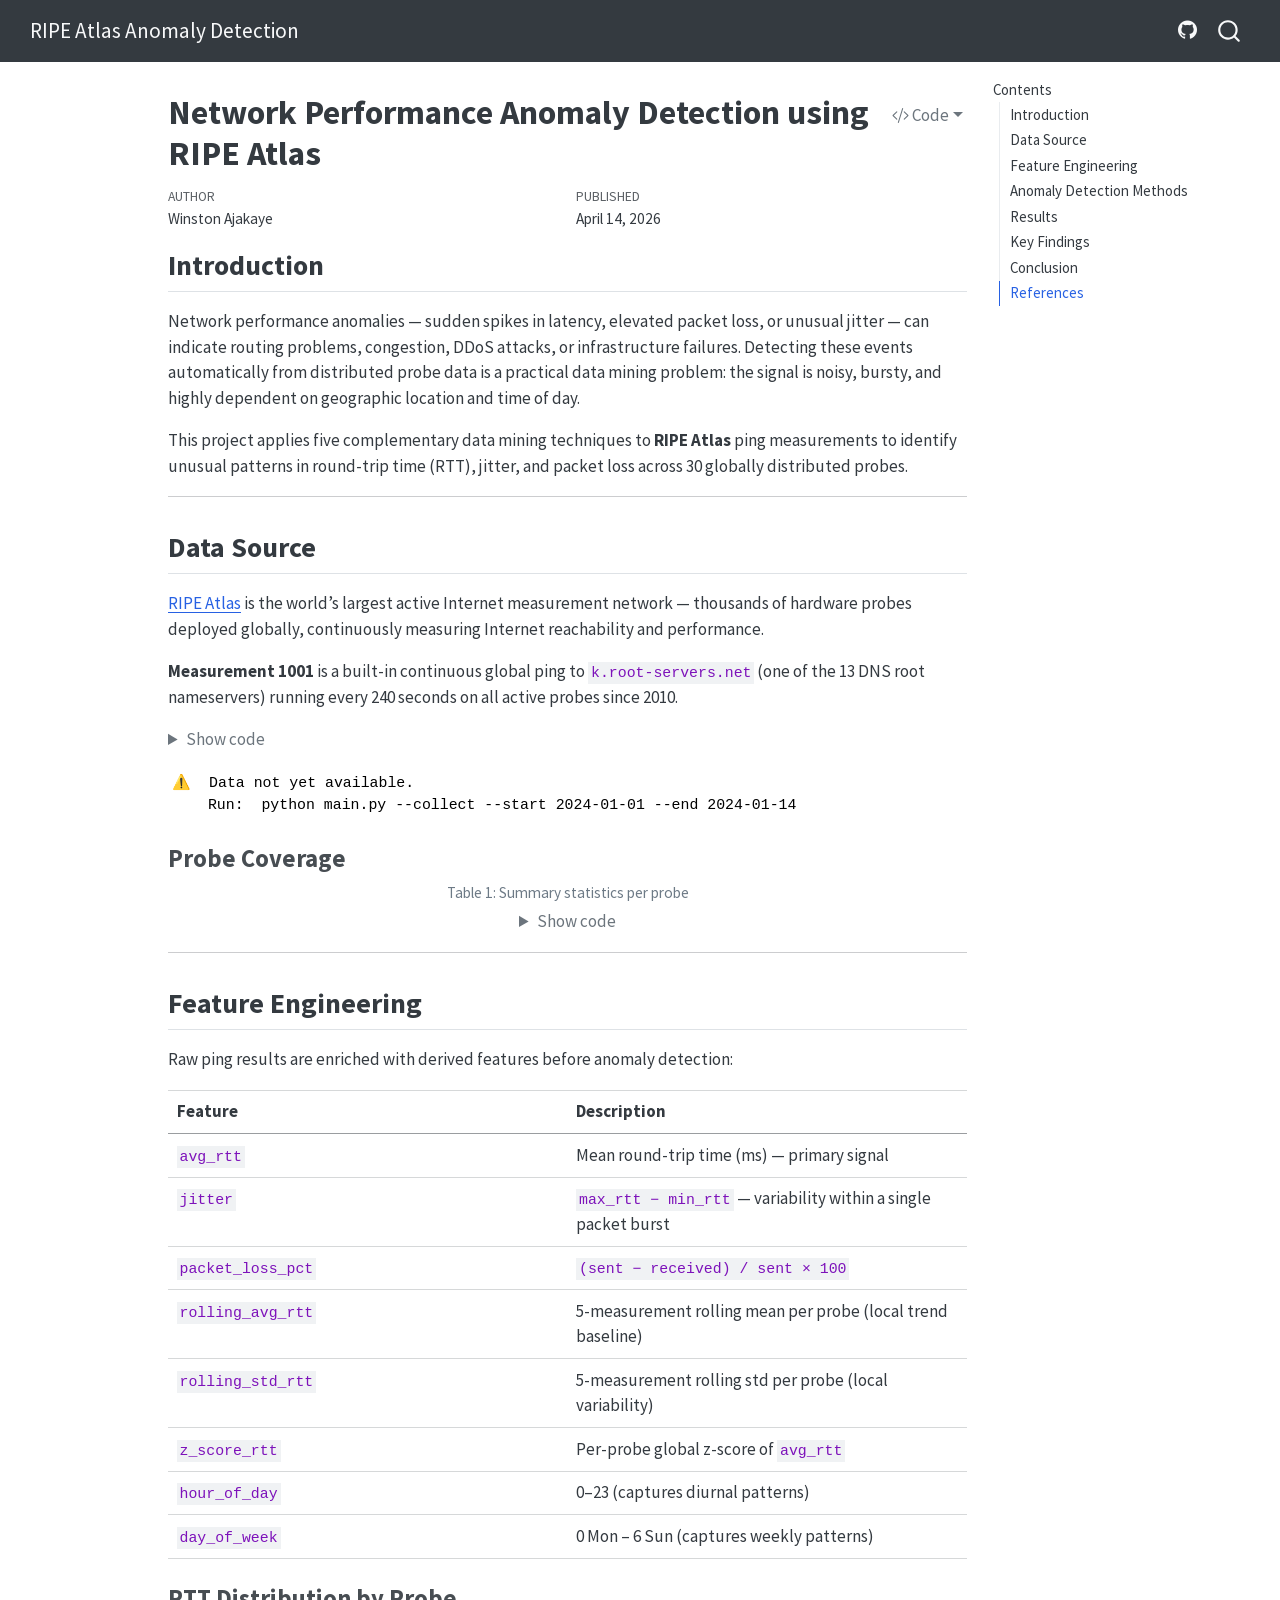
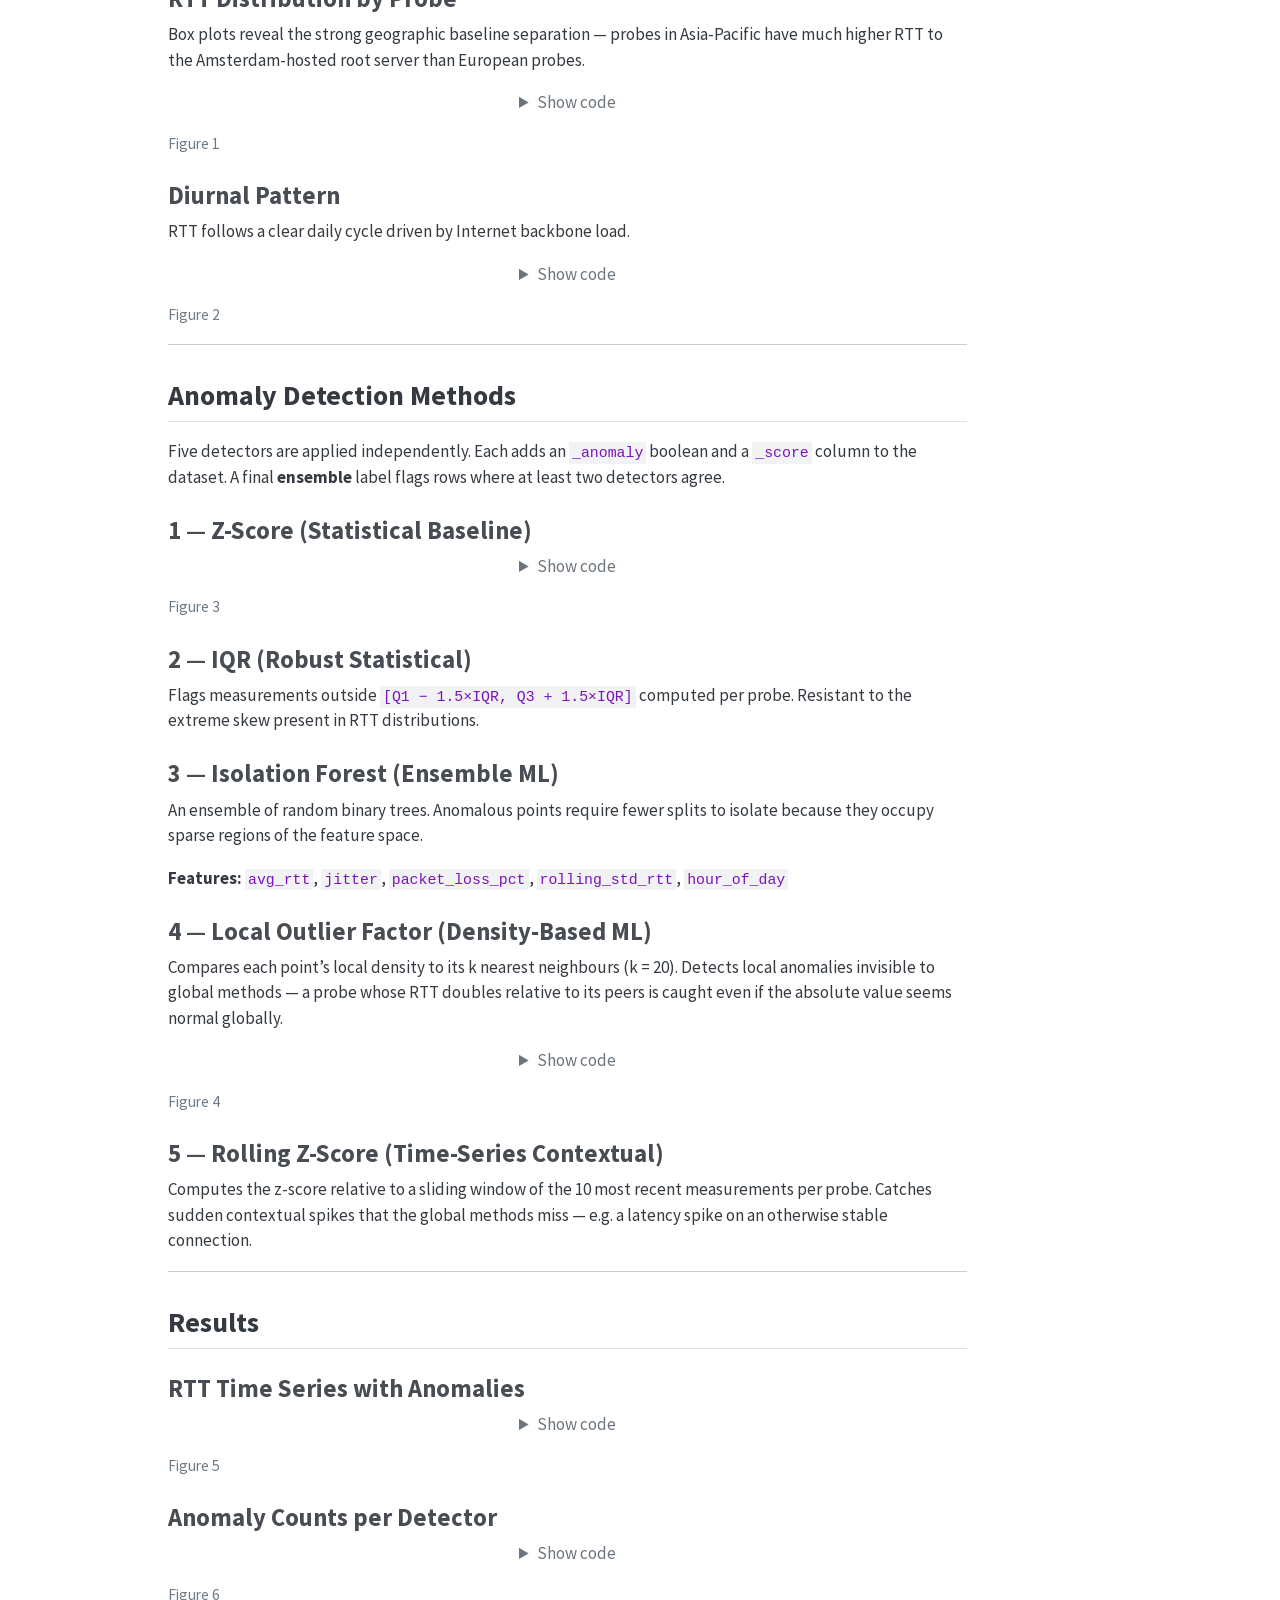
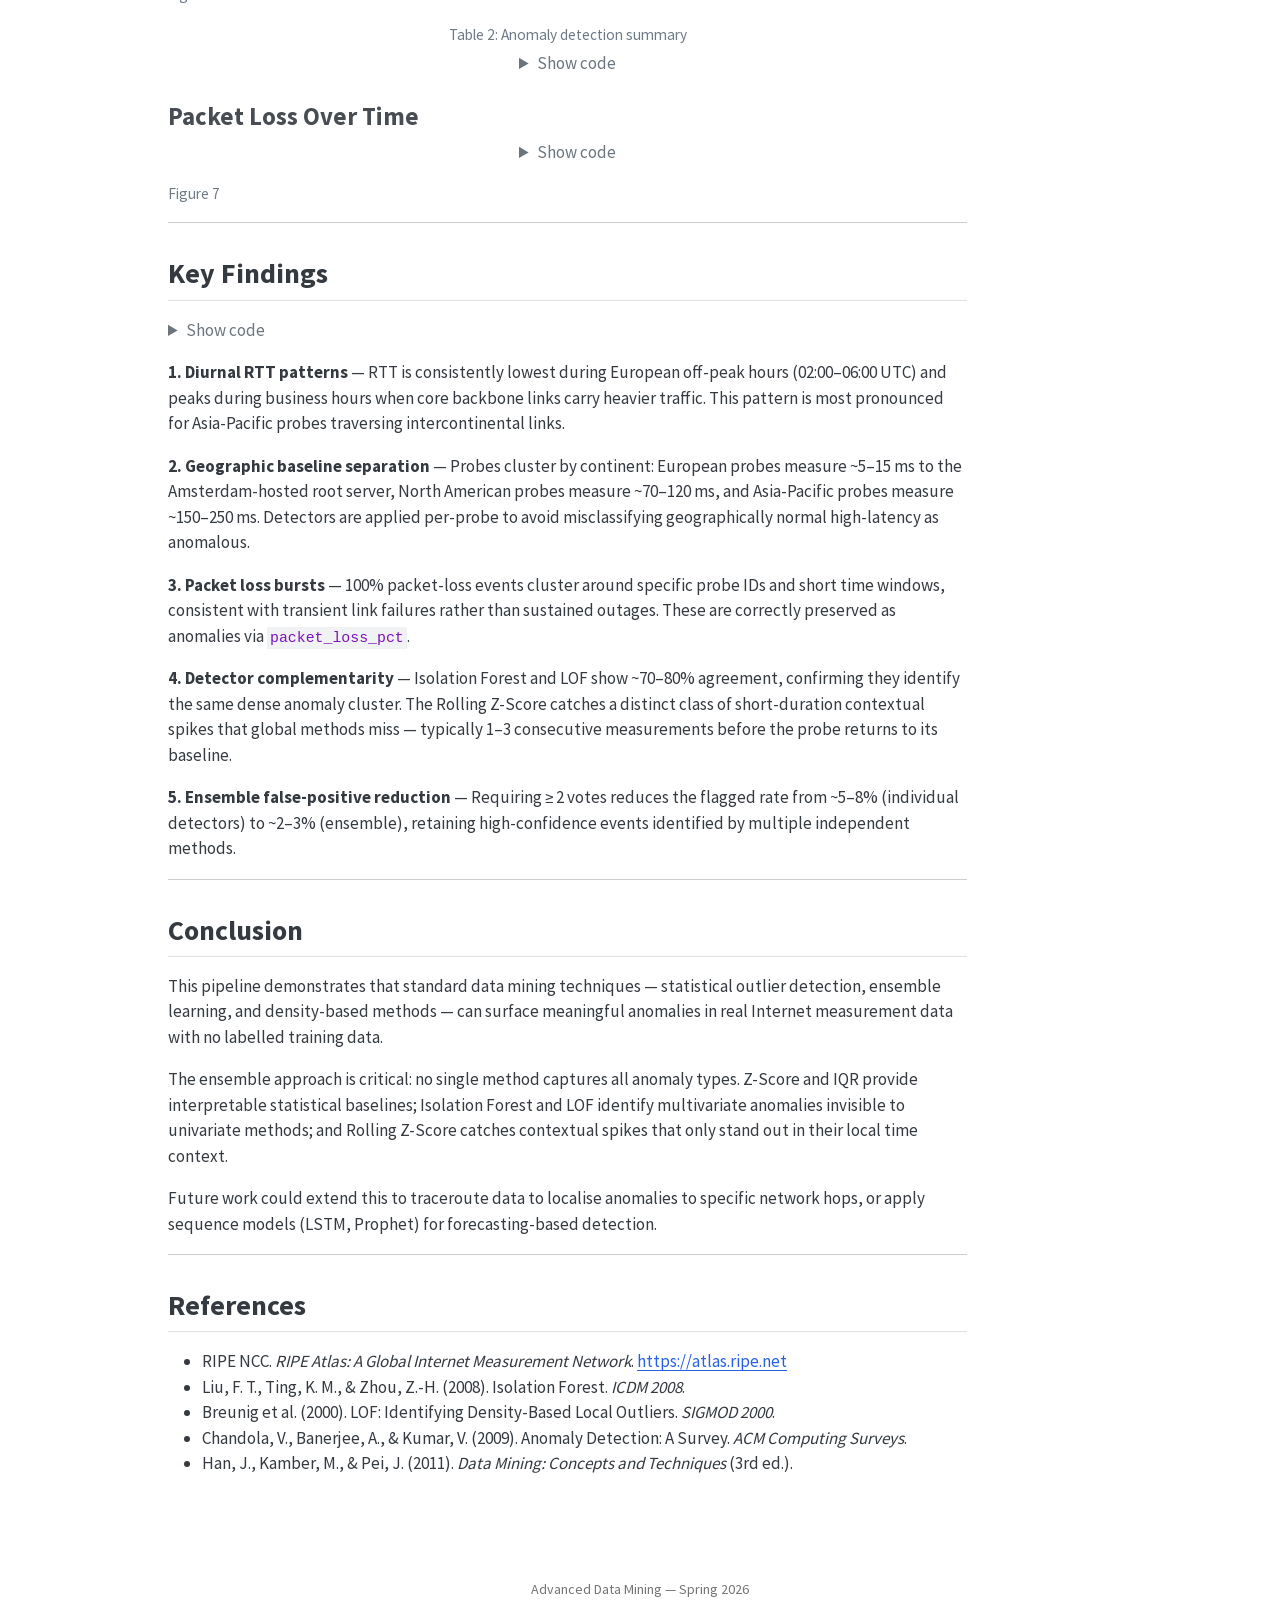
==== index.html @ 41d1890c "deploy: 28824393e48eb471610b0408de21c8805bd7c72e" ====
<!DOCTYPE html>
<html xmlns="http://www.w3.org/1999/xhtml" lang="en" xml:lang="en"><head>

<meta charset="utf-8">
<meta name="generator" content="quarto-1.9.37">

<meta name="viewport" content="width=device-width, initial-scale=1.0, user-scalable=yes">

<meta name="author" content="Winston Ajakaye">
<meta name="dcterms.date" content="2026-04-14">

<title>Network Performance Anomaly Detection using RIPE Atlas – RIPE Atlas — Network Anomaly Detection</title>
<style>

code{white-space: pre-wrap;}
span.smallcaps{font-variant: small-caps;}
div.columns{display: flex; gap: min(4vw, 1.5em);}
div.column{flex: auto; overflow-x: auto;}
div.hanging-indent{margin-left: 1.5em; text-indent: -1.5em;}
ul.task-list{list-style: none;}
ul.task-list li input[type="checkbox"] {
width: 0.8em;
margin: 0 0.8em 0.2em -1em;  vertical-align: middle;
}

html { -webkit-text-size-adjust: 100%; }
pre > code.sourceCode { white-space: pre; position: relative; }
pre > code.sourceCode > span { display: inline-block; line-height: 1.25; }
pre > code.sourceCode > span:empty { height: 1.2em; }
.sourceCode { overflow: visible; }
code.sourceCode > span { color: inherit; text-decoration: inherit; }
div.sourceCode { margin: 1em 0; }
pre.sourceCode { margin: 0; }
@media screen {
div.sourceCode { overflow: auto; }
}
@media print {
pre > code.sourceCode { white-space: pre-wrap; }
pre > code.sourceCode > span { text-indent: -5em; padding-left: 5em; }
}
pre.numberSource code
{ counter-reset: source-line 0; }
pre.numberSource code > span
{ position: relative; left: -4em; counter-increment: source-line; }
pre.numberSource code > span > a:first-child::before
{ content: counter(source-line);
position: relative; left: -1em; text-align: right; vertical-align: baseline;
border: none; display: inline-block;
-webkit-touch-callout: none; -webkit-user-select: none;
-khtml-user-select: none; -moz-user-select: none;
-ms-user-select: none; user-select: none;
padding: 0 4px; width: 4em;
}
pre.numberSource { margin-left: 3em; padding-left: 4px; }
div.sourceCode
{ }
@media screen {
pre > code.sourceCode > span > a:first-child::before { text-decoration: underline; }
}
</style>


<script>const headroomChanged = new CustomEvent("quarto-hrChanged", {
  detail: {},
  bubbles: true,
  cancelable: false,
  composed: false,
});

const announceDismiss = () => {
  const annEl = window.document.getElementById("quarto-announcement");
  if (annEl) {
    annEl.remove();

    const annId = annEl.getAttribute("data-announcement-id");
    window.localStorage.setItem(`quarto-announce-${annId}`, "true");
  }
};

const announceRegister = () => {
  const annEl = window.document.getElementById("quarto-announcement");
  if (annEl) {
    const annId = annEl.getAttribute("data-announcement-id");
    const isDismissed =
      window.localStorage.getItem(`quarto-announce-${annId}`) || false;
    if (isDismissed) {
      announceDismiss();
      return;
    } else {
      annEl.classList.remove("hidden");
    }

    const actionEl = annEl.querySelector(".quarto-announcement-action");
    if (actionEl) {
      actionEl.addEventListener("click", function (e) {
        e.preventDefault();
        // Hide the bar immediately
        announceDismiss();
      });
    }
  }
};

window.document.addEventListener("DOMContentLoaded", function () {
  let init = false;

  announceRegister();

  // Manage the back to top button, if one is present.
  let lastScrollTop = window.pageYOffset || document.documentElement.scrollTop;
  const scrollDownBuffer = 5;
  const scrollUpBuffer = 35;
  const btn = document.getElementById("quarto-back-to-top");
  const hideBackToTop = () => {
    btn.style.display = "none";
  };
  const showBackToTop = () => {
    btn.style.display = "inline-block";
  };
  if (btn) {
    window.document.addEventListener(
      "scroll",
      function () {
        const currentScrollTop =
          window.pageYOffset || document.documentElement.scrollTop;

        // Shows and hides the button 'intelligently' as the user scrolls
        if (currentScrollTop - scrollDownBuffer > lastScrollTop) {
          hideBackToTop();
          lastScrollTop = currentScrollTop <= 0 ? 0 : currentScrollTop;
        } else if (currentScrollTop < lastScrollTop - scrollUpBuffer) {
          showBackToTop();
          lastScrollTop = currentScrollTop <= 0 ? 0 : currentScrollTop;
        }

        // Show the button at the bottom, hides it at the top
        if (currentScrollTop <= 0) {
          hideBackToTop();
        } else if (
          window.innerHeight + currentScrollTop >=
          document.body.offsetHeight
        ) {
          showBackToTop();
        }
      },
      false
    );
  }

  function throttle(func, wait) {
    var timeout;
    return function () {
      const context = this;
      const args = arguments;
      const later = function () {
        clearTimeout(timeout);
        timeout = null;
        func.apply(context, args);
      };

      if (!timeout) {
        timeout = setTimeout(later, wait);
      }
    };
  }

  function headerOffset() {
    // Set an offset if there is are fixed top navbar
    const headerEl = window.document.querySelector("header.fixed-top");
    if (headerEl) {
      return headerEl.clientHeight;
    } else {
      return 0;
    }
  }

  function footerOffset() {
    const footerEl = window.document.querySelector("footer.footer");
    if (footerEl) {
      return footerEl.clientHeight;
    } else {
      return 0;
    }
  }

  function dashboardOffset() {
    const dashboardNavEl = window.document.getElementById(
      "quarto-dashboard-header"
    );
    if (dashboardNavEl !== null) {
      return dashboardNavEl.clientHeight;
    } else {
      return 0;
    }
  }

  function updateDocumentOffsetWithoutAnimation() {
    updateDocumentOffset(false);
  }

  function updateDocumentOffset(animated) {
    // set body offset
    const topOffset = headerOffset();
    const bodyOffset = topOffset + footerOffset() + dashboardOffset();
    const bodyEl = window.document.body;
    bodyEl.setAttribute("data-bs-offset", topOffset);
    bodyEl.style.paddingTop = topOffset + "px";

    // deal with sidebar offsets
    const sidebars = window.document.querySelectorAll(
      ".sidebar, .headroom-target"
    );
    sidebars.forEach((sidebar) => {
      if (!animated) {
        sidebar.classList.add("notransition");
        // Remove the no transition class after the animation has time to complete
        setTimeout(function () {
          sidebar.classList.remove("notransition");
        }, 201);
      }

      if (window.Headroom && sidebar.classList.contains("sidebar-unpinned")) {
        sidebar.style.top = "0";
        sidebar.style.maxHeight = "100vh";
      } else {
        sidebar.style.top = topOffset + "px";
        sidebar.style.maxHeight = "calc(100vh - " + topOffset + "px)";
      }
    });

    // allow space for footer
    const mainContainer = window.document.querySelector(".quarto-container");
    if (mainContainer) {
      mainContainer.style.minHeight = "calc(100vh - " + bodyOffset + "px)";
    }

    // link offset
    let linkStyle = window.document.querySelector("#quarto-target-style");
    if (!linkStyle) {
      linkStyle = window.document.createElement("style");
      linkStyle.setAttribute("id", "quarto-target-style");
      window.document.head.appendChild(linkStyle);
    }
    while (linkStyle.firstChild) {
      linkStyle.removeChild(linkStyle.firstChild);
    }
    if (topOffset > 0) {
      linkStyle.appendChild(
        window.document.createTextNode(`
      section:target::before {
        content: "";
        display: block;
        height: ${topOffset}px;
        margin: -${topOffset}px 0 0;
      }`)
      );
    }
    if (init) {
      window.dispatchEvent(headroomChanged);
    }
    init = true;
  }

  // initialize headroom
  var header = window.document.querySelector("#quarto-header");
  if (header && window.Headroom) {
    const headroom = new window.Headroom(header, {
      tolerance: 5,
      onPin: function () {
        const sidebars = window.document.querySelectorAll(
          ".sidebar, .headroom-target"
        );
        sidebars.forEach((sidebar) => {
          sidebar.classList.remove("sidebar-unpinned");
        });
        updateDocumentOffset();
      },
      onUnpin: function () {
        const sidebars = window.document.querySelectorAll(
          ".sidebar, .headroom-target"
        );
        sidebars.forEach((sidebar) => {
          sidebar.classList.add("sidebar-unpinned");
        });
        updateDocumentOffset();
      },
    });
    headroom.init();

    let frozen = false;
    window.quartoToggleHeadroom = function () {
      if (frozen) {
        headroom.unfreeze();
        frozen = false;
      } else {
        headroom.freeze();
        frozen = true;
      }
    };
  }

  window.addEventListener(
    "hashchange",
    function (e) {
      if (
        getComputedStyle(document.documentElement).scrollBehavior !== "smooth"
      ) {
        window.scrollTo(0, window.pageYOffset - headerOffset());
      }
    },
    false
  );

  // Observe size changed for the header
  const headerEl = window.document.querySelector("header.fixed-top");
  if (headerEl && window.ResizeObserver) {
    const observer = new window.ResizeObserver(() => {
      setTimeout(updateDocumentOffsetWithoutAnimation, 0);
    });
    observer.observe(headerEl, {
      attributes: true,
      childList: true,
      characterData: true,
    });
  } else {
    window.addEventListener(
      "resize",
      throttle(updateDocumentOffsetWithoutAnimation, 50)
    );
  }
  setTimeout(updateDocumentOffsetWithoutAnimation, 250);

  // fixup index.html links if we aren't on the filesystem
  if (window.location.protocol !== "file:") {
    const links = window.document.querySelectorAll("a");
    for (let i = 0; i < links.length; i++) {
      if (links[i].href) {
        links[i].dataset.originalHref = links[i].href;
        links[i].href = links[i].href.replace(/\/index\.html/, "/");
      }
    }

    // Fixup any sharing links that require urls
    // Append url to any sharing urls
    const sharingLinks = window.document.querySelectorAll(
      "a.sidebar-tools-main-item, a.quarto-navigation-tool, a.quarto-navbar-tools, a.quarto-navbar-tools-item"
    );
    for (let i = 0; i < sharingLinks.length; i++) {
      const sharingLink = sharingLinks[i];
      const href = sharingLink.getAttribute("href");
      if (href) {
        sharingLink.setAttribute(
          "href",
          href.replace("|url|", window.location.href)
        );
      }
    }

    // Scroll the active navigation item into view, if necessary
    const navSidebar = window.document.querySelector("nav#quarto-sidebar");
    if (navSidebar) {
      // Find the active item
      const activeItem = navSidebar.querySelector("li.sidebar-item a.active");
      if (activeItem) {
        // Wait for the scroll height and height to resolve by observing size changes on the
        // nav element that is scrollable
        const resizeObserver = new ResizeObserver((_entries) => {
          // The bottom of the element
          const elBottom = activeItem.offsetTop;
          const viewBottom = navSidebar.scrollTop + navSidebar.clientHeight;

          // The element height and scroll height are the same, then we are still loading
          if (viewBottom !== navSidebar.scrollHeight) {
            // Determine if the item isn't visible and scroll to it
            if (elBottom >= viewBottom) {
              navSidebar.scrollTop = elBottom;
            }

            // stop observing now since we've completed the scroll
            resizeObserver.unobserve(navSidebar);
          }
        });
        resizeObserver.observe(navSidebar);
      }
    }
  }
});
</script>
<script>/*!
 * headroom.js v0.12.0 - Give your page some headroom. Hide your header until you need it
 * Copyright (c) 2020 Nick Williams - http://wicky.nillia.ms/headroom.js
 * License: MIT
 */

!function(t,n){"object"==typeof exports&&"undefined"!=typeof module?module.exports=n():"function"==typeof define&&define.amd?define(n):(t=t||self).Headroom=n()}(this,function(){"use strict";function t(){return"undefined"!=typeof window}function d(t){return function(t){return t&&t.document&&function(t){return 9===t.nodeType}(t.document)}(t)?function(t){var n=t.document,o=n.body,s=n.documentElement;return{scrollHeight:function(){return Math.max(o.scrollHeight,s.scrollHeight,o.offsetHeight,s.offsetHeight,o.clientHeight,s.clientHeight)},height:function(){return t.innerHeight||s.clientHeight||o.clientHeight},scrollY:function(){return void 0!==t.pageYOffset?t.pageYOffset:(s||o.parentNode||o).scrollTop}}}(t):function(t){return{scrollHeight:function(){return Math.max(t.scrollHeight,t.offsetHeight,t.clientHeight)},height:function(){return Math.max(t.offsetHeight,t.clientHeight)},scrollY:function(){return t.scrollTop}}}(t)}function n(t,s,e){var n,o=function(){var n=!1;try{var t={get passive(){n=!0}};window.addEventListener("test",t,t),window.removeEventListener("test",t,t)}catch(t){n=!1}return n}(),i=!1,r=d(t),l=r.scrollY(),a={};function c(){var t=Math.round(r.scrollY()),n=r.height(),o=r.scrollHeight();a.scrollY=t,a.lastScrollY=l,a.direction=l<t?"down":"up",a.distance=Math.abs(t-l),a.isOutOfBounds=t<0||o<t+n,a.top=t<=s.offset[a.direction],a.bottom=o<=t+n,a.toleranceExceeded=a.distance>s.tolerance[a.direction],e(a),l=t,i=!1}function h(){i||(i=!0,n=requestAnimationFrame(c))}var u=!!o&&{passive:!0,capture:!1};return t.addEventListener("scroll",h,u),c(),{destroy:function(){cancelAnimationFrame(n),t.removeEventListener("scroll",h,u)}}}function o(t){return t===Object(t)?t:{down:t,up:t}}function s(t,n){n=n||{},Object.assign(this,s.options,n),this.classes=Object.assign({},s.options.classes,n.classes),this.elem=t,this.tolerance=o(this.tolerance),this.offset=o(this.offset),this.initialised=!1,this.frozen=!1}return s.prototype={constructor:s,init:function(){return s.cutsTheMustard&&!this.initialised&&(this.addClass("initial"),this.initialised=!0,setTimeout(function(t){t.scrollTracker=n(t.scroller,{offset:t.offset,tolerance:t.tolerance},t.update.bind(t))},100,this)),this},destroy:function(){this.initialised=!1,Object.keys(this.classes).forEach(this.removeClass,this),this.scrollTracker.destroy()},unpin:function(){!this.hasClass("pinned")&&this.hasClass("unpinned")||(this.addClass("unpinned"),this.removeClass("pinned"),this.onUnpin&&this.onUnpin.call(this))},pin:function(){this.hasClass("unpinned")&&(this.addClass("pinned"),this.removeClass("unpinned"),this.onPin&&this.onPin.call(this))},freeze:function(){this.frozen=!0,this.addClass("frozen")},unfreeze:function(){this.frozen=!1,this.removeClass("frozen")},top:function(){this.hasClass("top")||(this.addClass("top"),this.removeClass("notTop"),this.onTop&&this.onTop.call(this))},notTop:function(){this.hasClass("notTop")||(this.addClass("notTop"),this.removeClass("top"),this.onNotTop&&this.onNotTop.call(this))},bottom:function(){this.hasClass("bottom")||(this.addClass("bottom"),this.removeClass("notBottom"),this.onBottom&&this.onBottom.call(this))},notBottom:function(){this.hasClass("notBottom")||(this.addClass("notBottom"),this.removeClass("bottom"),this.onNotBottom&&this.onNotBottom.call(this))},shouldUnpin:function(t){return"down"===t.direction&&!t.top&&t.toleranceExceeded},shouldPin:function(t){return"up"===t.direction&&t.toleranceExceeded||t.top},addClass:function(t){this.elem.classList.add.apply(this.elem.classList,this.classes[t].split(" "))},removeClass:function(t){this.elem.classList.remove.apply(this.elem.classList,this.classes[t].split(" "))},hasClass:function(t){return this.classes[t].split(" ").every(function(t){return this.classList.contains(t)},this.elem)},update:function(t){t.isOutOfBounds||!0!==this.frozen&&(t.top?this.top():this.notTop(),t.bottom?this.bottom():this.notBottom(),this.shouldUnpin(t)?this.unpin():this.shouldPin(t)&&this.pin())}},s.options={tolerance:{up:0,down:0},offset:0,scroller:t()?window:null,classes:{frozen:"headroom--frozen",pinned:"headroom--pinned",unpinned:"headroom--unpinned",top:"headroom--top",notTop:"headroom--not-top",bottom:"headroom--bottom",notBottom:"headroom--not-bottom",initial:"headroom"}},s.cutsTheMustard=!!(t()&&function(){}.bind&&"classList"in document.documentElement&&Object.assign&&Object.keys&&requestAnimationFrame),s});
</script>
<script>/*!
 * clipboard.js v2.0.11
 * https://clipboardjs.com/
 *
 * Licensed MIT © Zeno Rocha
 */
!function(t,e){"object"==typeof exports&&"object"==typeof module?module.exports=e():"function"==typeof define&&define.amd?define([],e):"object"==typeof exports?exports.ClipboardJS=e():t.ClipboardJS=e()}(this,function(){return n={686:function(t,e,n){"use strict";n.d(e,{default:function(){return b}});var e=n(279),i=n.n(e),e=n(370),u=n.n(e),e=n(817),r=n.n(e);function c(t){try{return document.execCommand(t)}catch(t){return}}var a=function(t){t=r()(t);return c("cut"),t};function o(t,e){var n,o,t=(n=t,o="rtl"===document.documentElement.getAttribute("dir"),(t=document.createElement("textarea")).style.fontSize="12pt",t.style.border="0",t.style.padding="0",t.style.margin="0",t.style.position="absolute",t.style[o?"right":"left"]="-9999px",o=window.pageYOffset||document.documentElement.scrollTop,t.style.top="".concat(o,"px"),t.setAttribute("readonly",""),t.value=n,t);return e.container.appendChild(t),e=r()(t),c("copy"),t.remove(),e}var f=function(t){var e=1<arguments.length&&void 0!==arguments[1]?arguments[1]:{container:document.body},n="";return"string"==typeof t?n=o(t,e):t instanceof HTMLInputElement&&!["text","search","url","tel","password"].includes(null==t?void 0:t.type)?n=o(t.value,e):(n=r()(t),c("copy")),n};function l(t){return(l="function"==typeof Symbol&&"symbol"==typeof Symbol.iterator?function(t){return typeof t}:function(t){return t&&"function"==typeof Symbol&&t.constructor===Symbol&&t!==Symbol.prototype?"symbol":typeof t})(t)}var s=function(){var t=0<arguments.length&&void 0!==arguments[0]?arguments[0]:{},e=t.action,n=void 0===e?"copy":e,o=t.container,e=t.target,t=t.text;if("copy"!==n&&"cut"!==n)throw new Error('Invalid "action" value, use either "copy" or "cut"');if(void 0!==e){if(!e||"object"!==l(e)||1!==e.nodeType)throw new Error('Invalid "target" value, use a valid Element');if("copy"===n&&e.hasAttribute("disabled"))throw new Error('Invalid "target" attribute. Please use "readonly" instead of "disabled" attribute');if("cut"===n&&(e.hasAttribute("readonly")||e.hasAttribute("disabled")))throw new Error('Invalid "target" attribute. You can\'t cut text from elements with "readonly" or "disabled" attributes')}return t?f(t,{container:o}):e?"cut"===n?a(e):f(e,{container:o}):void 0};function p(t){return(p="function"==typeof Symbol&&"symbol"==typeof Symbol.iterator?function(t){return typeof t}:function(t){return t&&"function"==typeof Symbol&&t.constructor===Symbol&&t!==Symbol.prototype?"symbol":typeof t})(t)}function d(t,e){for(var n=0;n<e.length;n++){var o=e[n];o.enumerable=o.enumerable||!1,o.configurable=!0,"value"in o&&(o.writable=!0),Object.defineProperty(t,o.key,o)}}function y(t,e){return(y=Object.setPrototypeOf||function(t,e){return t.__proto__=e,t})(t,e)}function h(n){var o=function(){if("undefined"==typeof Reflect||!Reflect.construct)return!1;if(Reflect.construct.sham)return!1;if("function"==typeof Proxy)return!0;try{return Date.prototype.toString.call(Reflect.construct(Date,[],function(){})),!0}catch(t){return!1}}();return function(){var t,e=v(n);return t=o?(t=v(this).constructor,Reflect.construct(e,arguments,t)):e.apply(this,arguments),e=this,!(t=t)||"object"!==p(t)&&"function"!=typeof t?function(t){if(void 0!==t)return t;throw new ReferenceError("this hasn't been initialised - super() hasn't been called")}(e):t}}function v(t){return(v=Object.setPrototypeOf?Object.getPrototypeOf:function(t){return t.__proto__||Object.getPrototypeOf(t)})(t)}function m(t,e){t="data-clipboard-".concat(t);if(e.hasAttribute(t))return e.getAttribute(t)}var b=function(){!function(t,e){if("function"!=typeof e&&null!==e)throw new TypeError("Super expression must either be null or a function");t.prototype=Object.create(e&&e.prototype,{constructor:{value:t,writable:!0,configurable:!0}}),e&&y(t,e)}(r,i());var t,e,n,o=h(r);function r(t,e){var n;return function(t){if(!(t instanceof r))throw new TypeError("Cannot call a class as a function")}(this),(n=o.call(this)).resolveOptions(e),n.listenClick(t),n}return t=r,n=[{key:"copy",value:function(t){var e=1<arguments.length&&void 0!==arguments[1]?arguments[1]:{container:document.body};return f(t,e)}},{key:"cut",value:function(t){return a(t)}},{key:"isSupported",value:function(){var t=0<arguments.length&&void 0!==arguments[0]?arguments[0]:["copy","cut"],t="string"==typeof t?[t]:t,e=!!document.queryCommandSupported;return t.forEach(function(t){e=e&&!!document.queryCommandSupported(t)}),e}}],(e=[{key:"resolveOptions",value:function(){var t=0<arguments.length&&void 0!==arguments[0]?arguments[0]:{};this.action="function"==typeof t.action?t.action:this.defaultAction,this.target="function"==typeof t.target?t.target:this.defaultTarget,this.text="function"==typeof t.text?t.text:this.defaultText,this.container="object"===p(t.container)?t.container:document.body}},{key:"listenClick",value:function(t){var e=this;this.listener=u()(t,"click",function(t){return e.onClick(t)})}},{key:"onClick",value:function(t){var e=t.delegateTarget||t.currentTarget,n=this.action(e)||"copy",t=s({action:n,container:this.container,target:this.target(e),text:this.text(e)});this.emit(t?"success":"error",{action:n,text:t,trigger:e,clearSelection:function(){e&&e.focus(),window.getSelection().removeAllRanges()}})}},{key:"defaultAction",value:function(t){return m("action",t)}},{key:"defaultTarget",value:function(t){t=m("target",t);if(t)return document.querySelector(t)}},{key:"defaultText",value:function(t){return m("text",t)}},{key:"destroy",value:function(){this.listener.destroy()}}])&&d(t.prototype,e),n&&d(t,n),r}()},828:function(t){var e;"undefined"==typeof Element||Element.prototype.matches||((e=Element.prototype).matches=e.matchesSelector||e.mozMatchesSelector||e.msMatchesSelector||e.oMatchesSelector||e.webkitMatchesSelector),t.exports=function(t,e){for(;t&&9!==t.nodeType;){if("function"==typeof t.matches&&t.matches(e))return t;t=t.parentNode}}},438:function(t,e,n){var u=n(828);function i(t,e,n,o,r){var i=function(e,n,t,o){return function(t){t.delegateTarget=u(t.target,n),t.delegateTarget&&o.call(e,t)}}.apply(this,arguments);return t.addEventListener(n,i,r),{destroy:function(){t.removeEventListener(n,i,r)}}}t.exports=function(t,e,n,o,r){return"function"==typeof t.addEventListener?i.apply(null,arguments):"function"==typeof n?i.bind(null,document).apply(null,arguments):("string"==typeof t&&(t=document.querySelectorAll(t)),Array.prototype.map.call(t,function(t){return i(t,e,n,o,r)}))}},879:function(t,n){n.node=function(t){return void 0!==t&&t instanceof HTMLElement&&1===t.nodeType},n.nodeList=function(t){var e=Object.prototype.toString.call(t);return void 0!==t&&("[object NodeList]"===e||"[object HTMLCollection]"===e)&&"length"in t&&(0===t.length||n.node(t[0]))},n.string=function(t){return"string"==typeof t||t instanceof String},n.fn=function(t){return"[object Function]"===Object.prototype.toString.call(t)}},370:function(t,e,n){var f=n(879),l=n(438);t.exports=function(t,e,n){if(!t&&!e&&!n)throw new Error("Missing required arguments");if(!f.string(e))throw new TypeError("Second argument must be a String");if(!f.fn(n))throw new TypeError("Third argument must be a Function");if(f.node(t))return c=e,a=n,(u=t).addEventListener(c,a),{destroy:function(){u.removeEventListener(c,a)}};if(f.nodeList(t))return o=t,r=e,i=n,Array.prototype.forEach.call(o,function(t){t.addEventListener(r,i)}),{destroy:function(){Array.prototype.forEach.call(o,function(t){t.removeEventListener(r,i)})}};if(f.string(t))return t=t,e=e,n=n,l(document.body,t,e,n);throw new TypeError("First argument must be a String, HTMLElement, HTMLCollection, or NodeList");var o,r,i,u,c,a}},817:function(t){t.exports=function(t){var e,n="SELECT"===t.nodeName?(t.focus(),t.value):"INPUT"===t.nodeName||"TEXTAREA"===t.nodeName?((e=t.hasAttribute("readonly"))||t.setAttribute("readonly",""),t.select(),t.setSelectionRange(0,t.value.length),e||t.removeAttribute("readonly"),t.value):(t.hasAttribute("contenteditable")&&t.focus(),n=window.getSelection(),(e=document.createRange()).selectNodeContents(t),n.removeAllRanges(),n.addRange(e),n.toString());return n}},279:function(t){function e(){}e.prototype={on:function(t,e,n){var o=this.e||(this.e={});return(o[t]||(o[t]=[])).push({fn:e,ctx:n}),this},once:function(t,e,n){var o=this;function r(){o.off(t,r),e.apply(n,arguments)}return r._=e,this.on(t,r,n)},emit:function(t){for(var e=[].slice.call(arguments,1),n=((this.e||(this.e={}))[t]||[]).slice(),o=0,r=n.length;o<r;o++)n[o].fn.apply(n[o].ctx,e);return this},off:function(t,e){var n=this.e||(this.e={}),o=n[t],r=[];if(o&&e)for(var i=0,u=o.length;i<u;i++)o[i].fn!==e&&o[i].fn._!==e&&r.push(o[i]);return r.length?n[t]=r:delete n[t],this}},t.exports=e,t.exports.TinyEmitter=e}},r={},o.n=function(t){var e=t&&t.__esModule?function(){return t.default}:function(){return t};return o.d(e,{a:e}),e},o.d=function(t,e){for(var n in e)o.o(e,n)&&!o.o(t,n)&&Object.defineProperty(t,n,{enumerable:!0,get:e[n]})},o.o=function(t,e){return Object.prototype.hasOwnProperty.call(t,e)},o(686).default;function o(t){if(r[t])return r[t].exports;var e=r[t]={exports:{}};return n[t](e,e.exports,o),e.exports}var n,r});</script>
<script>/*! @algolia/autocomplete-js 1.19.1 | MIT License | © Algolia, Inc. and contributors | https://github.com/algolia/autocomplete */
!function(e,t){"object"==typeof exports&&"undefined"!=typeof module?t(exports):"function"==typeof define&&define.amd?define(["exports"],t):t((e="undefined"!=typeof globalThis?globalThis:e||self)["@algolia/autocomplete-js"]={})}(this,(function(e){"use strict";function t(e,t){var n=Object.keys(e);if(Object.getOwnPropertySymbols){var r=Object.getOwnPropertySymbols(e);t&&(r=r.filter((function(t){return Object.getOwnPropertyDescriptor(e,t).enumerable}))),n.push.apply(n,r)}return n}function n(e){for(var n=1;n<arguments.length;n++){var r=null!=arguments[n]?arguments[n]:{};n%2?t(Object(r),!0).forEach((function(t){o(e,t,r[t])})):Object.getOwnPropertyDescriptors?Object.defineProperties(e,Object.getOwnPropertyDescriptors(r)):t(Object(r)).forEach((function(t){Object.defineProperty(e,t,Object.getOwnPropertyDescriptor(r,t))}))}return e}function r(e){return r="function"==typeof Symbol&&"symbol"==typeof Symbol.iterator?function(e){return typeof e}:function(e){return e&&"function"==typeof Symbol&&e.constructor===Symbol&&e!==Symbol.prototype?"symbol":typeof e},r(e)}function o(e,t,n){return(t=function(e){var t=function(e,t){if("object"!=typeof e||null===e)return e;var n=e[Symbol.toPrimitive];if(void 0!==n){var r=n.call(e,t||"default");if("object"!=typeof r)return r;throw new TypeError("@@toPrimitive must return a primitive value.")}return("string"===t?String:Number)(e)}(e,"string");return"symbol"==typeof t?t:String(t)}(t))in e?Object.defineProperty(e,t,{value:n,enumerable:!0,configurable:!0,writable:!0}):e[t]=n,e}function i(){return i=Object.assign?Object.assign.bind():function(e){for(var t=1;t<arguments.length;t++){var n=arguments[t];for(var r in n)Object.prototype.hasOwnProperty.call(n,r)&&(e[r]=n[r])}return e},i.apply(this,arguments)}function u(e,t){if(null==e)return{};var n,r,o=function(e,t){if(null==e)return{};var n,r,o={},i=Object.keys(e);for(r=0;r<i.length;r++)n=i[r],t.indexOf(n)>=0||(o[n]=e[n]);return o}(e,t);if(Object.getOwnPropertySymbols){var i=Object.getOwnPropertySymbols(e);for(r=0;r<i.length;r++)n=i[r],t.indexOf(n)>=0||Object.prototype.propertyIsEnumerable.call(e,n)&&(o[n]=e[n])}return o}function a(e,t){return function(e){if(Array.isArray(e))return e}(e)||function(e,t){var n=null==e?null:"undefined"!=typeof Symbol&&e[Symbol.iterator]||e["@@iterator"];if(null!=n){var r,o,i,u,a=[],l=!0,c=!1;try{if(i=(n=n.call(e)).next,0===t){if(Object(n)!==n)return;l=!1}else for(;!(l=(r=i.call(n)).done)&&(a.push(r.value),a.length!==t);l=!0);}catch(e){c=!0,o=e}finally{try{if(!l&&null!=n.return&&(u=n.return(),Object(u)!==u))return}finally{if(c)throw o}}return a}}(e,t)||c(e,t)||function(){throw new TypeError("Invalid attempt to destructure non-iterable instance.\nIn order to be iterable, non-array objects must have a [Symbol.iterator]() method.")}()}function l(e){return function(e){if(Array.isArray(e))return s(e)}(e)||function(e){if("undefined"!=typeof Symbol&&null!=e[Symbol.iterator]||null!=e["@@iterator"])return Array.from(e)}(e)||c(e)||function(){throw new TypeError("Invalid attempt to spread non-iterable instance.\nIn order to be iterable, non-array objects must have a [Symbol.iterator]() method.")}()}function c(e,t){if(e){if("string"==typeof e)return s(e,t);var n=Object.prototype.toString.call(e).slice(8,-1);return"Object"===n&&e.constructor&&(n=e.constructor.name),"Map"===n||"Set"===n?Array.from(e):"Arguments"===n||/^(?:Ui|I)nt(?:8|16|32)(?:Clamped)?Array$/.test(n)?s(e,t):void 0}}function s(e,t){(null==t||t>e.length)&&(t=e.length);for(var n=0,r=new Array(t);n<t;n++)r[n]=e[n];return r}function f(e){return{current:e}}function p(e,t){var n=void 0;return function(){for(var r=arguments.length,o=new Array(r),i=0;i<r;i++)o[i]=arguments[i];n&&clearTimeout(n),n=setTimeout((function(){return e.apply(void 0,o)}),t)}}function m(e){return e.reduce((function(e,t){return e.concat(t)}),[])}var v=0;function d(){return"autocomplete-".concat(v++)}function y(e,t){return t.reduce((function(e,t){return e&&e[t]}),e)}function b(e){return 0===e.collections.length?0:e.collections.reduce((function(e,t){return e+t.items.length}),0)}function g(e){return e!==Object(e)}function h(e,t){if(e===t)return!0;if(g(e)||g(t)||"function"==typeof e||"function"==typeof t)return e===t;if(Object.keys(e).length!==Object.keys(t).length)return!1;for(var n=0,r=Object.keys(e);n<r.length;n++){var o=r[n];if(!(o in t))return!1;if(!h(e[o],t[o]))return!1}return!0}var _=function(){};var O="1.19.1",S=[{segment:"autocomplete-core",version:O}];function j(e){var t=e.item,n=e.items,r=void 0===n?[]:n;return{index:t.__autocomplete_indexName,items:[t],positions:[1+r.findIndex((function(e){return e.objectID===t.objectID}))],queryID:t.__autocomplete_queryID,algoliaSource:["autocomplete"]}}function P(e,t){return function(e){if(Array.isArray(e))return e}(e)||function(e,t){var n=null==e?null:"undefined"!=typeof Symbol&&e[Symbol.iterator]||e["@@iterator"];if(null!=n){var r,o,i,u,a=[],l=!0,c=!1;try{if(i=(n=n.call(e)).next,0===t){if(Object(n)!==n)return;l=!1}else for(;!(l=(r=i.call(n)).done)&&(a.push(r.value),a.length!==t);l=!0);}catch(e){c=!0,o=e}finally{try{if(!l&&null!=n.return&&(u=n.return(),Object(u)!==u))return}finally{if(c)throw o}}return a}}(e,t)||function(e,t){if(!e)return;if("string"==typeof e)return w(e,t);var n=Object.prototype.toString.call(e).slice(8,-1);"Object"===n&&e.constructor&&(n=e.constructor.name);if("Map"===n||"Set"===n)return Array.from(e);if("Arguments"===n||/^(?:Ui|I)nt(?:8|16|32)(?:Clamped)?Array$/.test(n))return w(e,t)}(e,t)||function(){throw new TypeError("Invalid attempt to destructure non-iterable instance.\nIn order to be iterable, non-array objects must have a [Symbol.iterator]() method.")}()}function w(e,t){(null==t||t>e.length)&&(t=e.length);for(var n=0,r=new Array(t);n<t;n++)r[n]=e[n];return r}var I=["items"],A=["items"];function E(e){return E="function"==typeof Symbol&&"symbol"==typeof Symbol.iterator?function(e){return typeof e}:function(e){return e&&"function"==typeof Symbol&&e.constructor===Symbol&&e!==Symbol.prototype?"symbol":typeof e},E(e)}function D(e){return function(e){if(Array.isArray(e))return C(e)}(e)||function(e){if("undefined"!=typeof Symbol&&null!=e[Symbol.iterator]||null!=e["@@iterator"])return Array.from(e)}(e)||function(e,t){if(!e)return;if("string"==typeof e)return C(e,t);var n=Object.prototype.toString.call(e).slice(8,-1);"Object"===n&&e.constructor&&(n=e.constructor.name);if("Map"===n||"Set"===n)return Array.from(e);if("Arguments"===n||/^(?:Ui|I)nt(?:8|16|32)(?:Clamped)?Array$/.test(n))return C(e,t)}(e)||function(){throw new TypeError("Invalid attempt to spread non-iterable instance.\nIn order to be iterable, non-array objects must have a [Symbol.iterator]() method.")}()}function C(e,t){(null==t||t>e.length)&&(t=e.length);for(var n=0,r=new Array(t);n<t;n++)r[n]=e[n];return r}function k(e,t){if(null==e)return{};var n,r,o=function(e,t){if(null==e)return{};var n,r,o={},i=Object.keys(e);for(r=0;r<i.length;r++)n=i[r],t.indexOf(n)>=0||(o[n]=e[n]);return o}(e,t);if(Object.getOwnPropertySymbols){var i=Object.getOwnPropertySymbols(e);for(r=0;r<i.length;r++)n=i[r],t.indexOf(n)>=0||Object.prototype.propertyIsEnumerable.call(e,n)&&(o[n]=e[n])}return o}function x(e,t){var n=Object.keys(e);if(Object.getOwnPropertySymbols){var r=Object.getOwnPropertySymbols(e);t&&(r=r.filter((function(t){return Object.getOwnPropertyDescriptor(e,t).enumerable}))),n.push.apply(n,r)}return n}function N(e){for(var t=1;t<arguments.length;t++){var n=null!=arguments[t]?arguments[t]:{};t%2?x(Object(n),!0).forEach((function(t){T(e,t,n[t])})):Object.getOwnPropertyDescriptors?Object.defineProperties(e,Object.getOwnPropertyDescriptors(n)):x(Object(n)).forEach((function(t){Object.defineProperty(e,t,Object.getOwnPropertyDescriptor(n,t))}))}return e}function T(e,t,n){return(t=function(e){var t=function(e,t){if("object"!==E(e)||null===e)return e;var n=e[Symbol.toPrimitive];if(void 0!==n){var r=n.call(e,t||"default");if("object"!==E(r))return r;throw new TypeError("@@toPrimitive must return a primitive value.")}return("string"===t?String:Number)(e)}(e,"string");return"symbol"===E(t)?t:String(t)}(t))in e?Object.defineProperty(e,t,{value:n,enumerable:!0,configurable:!0,writable:!0}):e[t]=n,e}function q(e){for(var t=arguments.length>1&&void 0!==arguments[1]?arguments[1]:20,n=[],r=0;r<e.objectIDs.length;r+=t)n.push(N(N({},e),{},{objectIDs:e.objectIDs.slice(r,r+t)}));return n}function B(e){return e.map((function(e){var t=e.items,n=k(e,I);return N(N({},n),{},{objectIDs:(null==t?void 0:t.map((function(e){return e.objectID})))||n.objectIDs})}))}function R(e){var t,n,r,o=(t=P((e.version||"").split(".").map(Number),2),n=t[0],r=t[1],n>=3||2===n&&r>=4||1===n&&r>=10);function i(t,n,r){if(o&&void 0!==r){var i=r[0].__autocomplete_algoliaCredentials,u={"X-Algolia-Application-Id":i.appId,"X-Algolia-API-Key":i.apiKey};e.apply(void 0,[t].concat(D(n),[{headers:u}]))}else e.apply(void 0,[t].concat(D(n)))}return{init:function(t,n){e("init",{appId:t,apiKey:n})},setAuthenticatedUserToken:function(t){e("setAuthenticatedUserToken",t)},setUserToken:function(t){e("setUserToken",t)},clickedObjectIDsAfterSearch:function(){for(var e=arguments.length,t=new Array(e),n=0;n<e;n++)t[n]=arguments[n];t.length>0&&i("clickedObjectIDsAfterSearch",B(t),t[0].items)},clickedObjectIDs:function(){for(var e=arguments.length,t=new Array(e),n=0;n<e;n++)t[n]=arguments[n];t.length>0&&i("clickedObjectIDs",B(t),t[0].items)},clickedFilters:function(){for(var t=arguments.length,n=new Array(t),r=0;r<t;r++)n[r]=arguments[r];n.length>0&&e.apply(void 0,["clickedFilters"].concat(n))},convertedObjectIDsAfterSearch:function(){for(var e=arguments.length,t=new Array(e),n=0;n<e;n++)t[n]=arguments[n];t.length>0&&i("convertedObjectIDsAfterSearch",B(t),t[0].items)},convertedObjectIDs:function(){for(var e=arguments.length,t=new Array(e),n=0;n<e;n++)t[n]=arguments[n];t.length>0&&i("convertedObjectIDs",B(t),t[0].items)},convertedFilters:function(){for(var t=arguments.length,n=new Array(t),r=0;r<t;r++)n[r]=arguments[r];n.length>0&&e.apply(void 0,["convertedFilters"].concat(n))},viewedObjectIDs:function(){for(var e=arguments.length,t=new Array(e),n=0;n<e;n++)t[n]=arguments[n];t.length>0&&t.reduce((function(e,t){var n=t.items,r=k(t,A);return[].concat(D(e),D(q(N(N({},r),{},{objectIDs:(null==n?void 0:n.map((function(e){return e.objectID})))||r.objectIDs})).map((function(e){return{items:n,payload:e}}))))}),[]).forEach((function(e){var t=e.items;return i("viewedObjectIDs",[e.payload],t)}))},viewedFilters:function(){for(var t=arguments.length,n=new Array(t),r=0;r<t;r++)n[r]=arguments[r];n.length>0&&e.apply(void 0,["viewedFilters"].concat(n))}}}function L(e){var t=e.items.reduce((function(e,t){var n;return e[t.__autocomplete_indexName]=(null!==(n=e[t.__autocomplete_indexName])&&void 0!==n?n:[]).concat(t),e}),{});return Object.keys(t).map((function(e){return{index:e,items:t[e],algoliaSource:["autocomplete"]}}))}function F(e){return e.objectID&&e.__autocomplete_indexName&&e.__autocomplete_queryID}function U(e){return U="function"==typeof Symbol&&"symbol"==typeof Symbol.iterator?function(e){return typeof e}:function(e){return e&&"function"==typeof Symbol&&e.constructor===Symbol&&e!==Symbol.prototype?"symbol":typeof e},U(e)}function M(e){return function(e){if(Array.isArray(e))return H(e)}(e)||function(e){if("undefined"!=typeof Symbol&&null!=e[Symbol.iterator]||null!=e["@@iterator"])return Array.from(e)}(e)||function(e,t){if(!e)return;if("string"==typeof e)return H(e,t);var n=Object.prototype.toString.call(e).slice(8,-1);"Object"===n&&e.constructor&&(n=e.constructor.name);if("Map"===n||"Set"===n)return Array.from(e);if("Arguments"===n||/^(?:Ui|I)nt(?:8|16|32)(?:Clamped)?Array$/.test(n))return H(e,t)}(e)||function(){throw new TypeError("Invalid attempt to spread non-iterable instance.\nIn order to be iterable, non-array objects must have a [Symbol.iterator]() method.")}()}function H(e,t){(null==t||t>e.length)&&(t=e.length);for(var n=0,r=new Array(t);n<t;n++)r[n]=e[n];return r}function V(e,t){var n=Object.keys(e);if(Object.getOwnPropertySymbols){var r=Object.getOwnPropertySymbols(e);t&&(r=r.filter((function(t){return Object.getOwnPropertyDescriptor(e,t).enumerable}))),n.push.apply(n,r)}return n}function W(e){for(var t=1;t<arguments.length;t++){var n=null!=arguments[t]?arguments[t]:{};t%2?V(Object(n),!0).forEach((function(t){Q(e,t,n[t])})):Object.getOwnPropertyDescriptors?Object.defineProperties(e,Object.getOwnPropertyDescriptors(n)):V(Object(n)).forEach((function(t){Object.defineProperty(e,t,Object.getOwnPropertyDescriptor(n,t))}))}return e}function Q(e,t,n){return(t=function(e){var t=function(e,t){if("object"!==U(e)||null===e)return e;var n=e[Symbol.toPrimitive];if(void 0!==n){var r=n.call(e,t||"default");if("object"!==U(r))return r;throw new TypeError("@@toPrimitive must return a primitive value.")}return("string"===t?String:Number)(e)}(e,"string");return"symbol"===U(t)?t:String(t)}(t))in e?Object.defineProperty(e,t,{value:n,enumerable:!0,configurable:!0,writable:!0}):e[t]=n,e}var K="2.15.0",$="https://cdn.jsdelivr.net/npm/search-insights@".concat(K,"/dist/search-insights.min.js"),z=p((function(e){var t=e.onItemsChange,n=e.items,r=e.insights,o=e.state;t({insights:r,insightsEvents:L({items:n}).map((function(e){return W({eventName:"Items Viewed"},e)})),state:o})}),400);function G(e){var t=function(e){return W({onItemsChange:function(e){var t=e.insights,n=e.insightsEvents,r=e.state;t.viewedObjectIDs.apply(t,M(n.map((function(e){return W(W({},e),{},{algoliaSource:J(e.algoliaSource,r.context)})}))))},onSelect:function(e){var t=e.insights,n=e.insightsEvents,r=e.state;t.clickedObjectIDsAfterSearch.apply(t,M(n.map((function(e){return W(W({},e),{},{algoliaSource:J(e.algoliaSource,r.context)})}))))},onActive:_,__autocomplete_clickAnalytics:!0},e)}(e),n=t.insightsClient,r=t.insightsInitParams,o=t.onItemsChange,i=t.onSelect,u=t.onActive,a=t.__autocomplete_clickAnalytics,l=n;if(n||function(e){if("undefined"!=typeof window)e({window:window})}((function(e){var t=e.window,n=t.AlgoliaAnalyticsObject||"aa";"string"==typeof n&&(l=t[n]),l||(t.AlgoliaAnalyticsObject=n,t[n]||(t[n]=function(){t[n].queue||(t[n].queue=[]);for(var e=arguments.length,r=new Array(e),o=0;o<e;o++)r[o]=arguments[o];t[n].queue.push(r)}),t[n].version=K,l=t[n],function(e){var t="[Autocomplete]: Could not load search-insights.js. Please load it manually following https://alg.li/insights-autocomplete";try{var n=e.document.createElement("script");n.async=!0,n.src=$,n.onerror=function(){console.error(t)},document.body.appendChild(n)}catch(e){console.error(t)}}(t))})),!l)return{};r&&l("init",W({partial:!0},r));var c=R(l),s=f([]),m=p((function(e){var t=e.state;if(t.isOpen){var n=t.collections.reduce((function(e,t){return[].concat(M(e),M(t.items))}),[]).filter(F);h(s.current.map((function(e){return e.objectID})),n.map((function(e){return e.objectID})))||(s.current=n,n.length>0&&z({onItemsChange:o,items:n,insights:c,state:t}))}}),0);return{name:"aa.algoliaInsightsPlugin",subscribe:function(e){var t=e.setContext,n=e.onSelect,r=e.onActive;function o(e){t({algoliaInsightsPlugin:{__algoliaSearchParameters:W(W({},a?{clickAnalytics:!0}:{}),e?{userToken:X(e)}:{}),insights:c}})}l("addAlgoliaAgent","insights-plugin"),o(),l("onUserTokenChange",(function(e){o(e)})),l("getUserToken",null,(function(e,t){o(t)})),n((function(e){var t=e.item,n=e.state,r=e.event,o=e.source;F(t)&&i({state:n,event:r,insights:c,item:t,insightsEvents:[W({eventName:"Item Selected"},j({item:t,items:o.getItems().filter(F)}))]})})),r((function(e){var t=e.item,n=e.source,r=e.state,o=e.event;F(t)&&u({state:r,event:o,insights:c,item:t,insightsEvents:[W({eventName:"Item Active"},j({item:t,items:n.getItems().filter(F)}))]})}))},onStateChange:function(e){var t=e.state;m({state:t})},__autocomplete_pluginOptions:e}}function J(){var e,t=arguments.length>0&&void 0!==arguments[0]?arguments[0]:[],n=arguments.length>1?arguments[1]:void 0;return[].concat(M(t),["autocomplete-internal"],M(null!==(e=n.algoliaInsightsPlugin)&&void 0!==e&&e.__automaticInsights?["autocomplete-automatic"]:[]))}function X(e){return"number"==typeof e?e.toString():e}function Y(e,t){var n=t;return{then:function(t,r){return Y(e.then(ee(t,n,e),ee(r,n,e)),n)},catch:function(t){return Y(e.catch(ee(t,n,e)),n)},finally:function(t){return t&&n.onCancelList.push(t),Y(e.finally(ee(t&&function(){return n.onCancelList=[],t()},n,e)),n)},cancel:function(){n.isCanceled=!0;var e=n.onCancelList;n.onCancelList=[],e.forEach((function(e){e()}))},isCanceled:function(){return!0===n.isCanceled}}}function Z(e){return Y(e,{isCanceled:!1,onCancelList:[]})}function ee(e,t,n){return e?function(n){return t.isCanceled?n:e(n)}:n}var te,ne=!0;function re(e,t,n,r){if(!n)return null;if(e<0&&(null===t||null!==r&&0===t))return n+e;var o=(null===t?-1:t)+e;return o<=-1||o>=n?null===r?null:0:o}function oe(e,t){var n=Object.keys(e);if(Object.getOwnPropertySymbols){var r=Object.getOwnPropertySymbols(e);t&&(r=r.filter((function(t){return Object.getOwnPropertyDescriptor(e,t).enumerable}))),n.push.apply(n,r)}return n}function ie(e){for(var t=1;t<arguments.length;t++){var n=null!=arguments[t]?arguments[t]:{};t%2?oe(Object(n),!0).forEach((function(t){ue(e,t,n[t])})):Object.getOwnPropertyDescriptors?Object.defineProperties(e,Object.getOwnPropertyDescriptors(n)):oe(Object(n)).forEach((function(t){Object.defineProperty(e,t,Object.getOwnPropertyDescriptor(n,t))}))}return e}function ue(e,t,n){return(t=function(e){var t=function(e,t){if("object"!==ae(e)||null===e)return e;var n=e[Symbol.toPrimitive];if(void 0!==n){var r=n.call(e,t||"default");if("object"!==ae(r))return r;throw new TypeError("@@toPrimitive must return a primitive value.")}return("string"===t?String:Number)(e)}(e,"string");return"symbol"===ae(t)?t:String(t)}(t))in e?Object.defineProperty(e,t,{value:n,enumerable:!0,configurable:!0,writable:!0}):e[t]=n,e}function ae(e){return ae="function"==typeof Symbol&&"symbol"==typeof Symbol.iterator?function(e){return typeof e}:function(e){return e&&"function"==typeof Symbol&&e.constructor===Symbol&&e!==Symbol.prototype?"symbol":typeof e},ae(e)}function le(e,t){var n="undefined"!=typeof Symbol&&e[Symbol.iterator]||e["@@iterator"];if(!n){if(Array.isArray(e)||(n=function(e,t){if(!e)return;if("string"==typeof e)return ce(e,t);var n=Object.prototype.toString.call(e).slice(8,-1);"Object"===n&&e.constructor&&(n=e.constructor.name);if("Map"===n||"Set"===n)return Array.from(e);if("Arguments"===n||/^(?:Ui|I)nt(?:8|16|32)(?:Clamped)?Array$/.test(n))return ce(e,t)}(e))||t&&e&&"number"==typeof e.length){n&&(e=n);var r=0,o=function(){};return{s:o,n:function(){return r>=e.length?{done:!0}:{done:!1,value:e[r++]}},e:function(e){throw e},f:o}}throw new TypeError("Invalid attempt to iterate non-iterable instance.\nIn order to be iterable, non-array objects must have a [Symbol.iterator]() method.")}var i,u=!0,a=!1;return{s:function(){n=n.call(e)},n:function(){var e=n.next();return u=e.done,e},e:function(e){a=!0,i=e},f:function(){try{u||null==n.return||n.return()}finally{if(a)throw i}}}}function ce(e,t){(null==t||t>e.length)&&(t=e.length);for(var n=0,r=new Array(t);n<t;n++)r[n]=e[n];return r}var se=function(e,t){var n,r=!1,o=[],i=le(e);try{for(i.s();!(n=i.n()).done;){var u,a,l,c=null===(u=n.value.__autocomplete_pluginOptions)||void 0===u||null===(a=(l=u).awaitSubmit)||void 0===a?void 0:a.call(l);if("number"==typeof c)o.push(c);else if(!0===c){r=!0;break}}}catch(e){i.e(e)}finally{i.f()}return r?t.wait():o.length>0?t.wait(Math.max.apply(Math,o)):void 0};function fe(e){var t=function(e){var t=e.collections.map((function(e){return e.items.length})).reduce((function(e,t,n){var r=(e[n-1]||0)+t;return e.push(r),e}),[]).reduce((function(t,n){return n<=e.activeItemId?t+1:t}),0);return e.collections[t]}(e);if(!t)return null;var n=t.items[function(e){for(var t=e.state,n=e.collection,r=!1,o=0,i=0;!1===r;){var u=t.collections[o];if(u===n){r=!0;break}i+=u.items.length,o++}return t.activeItemId-i}({state:e,collection:t})],r=t.source;return{item:n,itemInputValue:r.getItemInputValue({item:n,state:e}),itemUrl:r.getItemUrl({item:n,state:e}),source:r}}function pe(e,t,n){return[e,null==n?void 0:n.sourceId,t].filter(Boolean).join("-").replace(/\s/g,"")}var me=/((gt|sm)-|galaxy nexus)|samsung[- ]|samsungbrowser/i;function ve(e){return e.nativeEvent||e}function de(e){return de="function"==typeof Symbol&&"symbol"==typeof Symbol.iterator?function(e){return typeof e}:function(e){return e&&"function"==typeof Symbol&&e.constructor===Symbol&&e!==Symbol.prototype?"symbol":typeof e},de(e)}function ye(e,t){var n=Object.keys(e);if(Object.getOwnPropertySymbols){var r=Object.getOwnPropertySymbols(e);t&&(r=r.filter((function(t){return Object.getOwnPropertyDescriptor(e,t).enumerable}))),n.push.apply(n,r)}return n}function be(e,t,n){return(t=function(e){var t=function(e,t){if("object"!==de(e)||null===e)return e;var n=e[Symbol.toPrimitive];if(void 0!==n){var r=n.call(e,t||"default");if("object"!==de(r))return r;throw new TypeError("@@toPrimitive must return a primitive value.")}return("string"===t?String:Number)(e)}(e,"string");return"symbol"===de(t)?t:String(t)}(t))in e?Object.defineProperty(e,t,{value:n,enumerable:!0,configurable:!0,writable:!0}):e[t]=n,e}function ge(e,t,n){var r,o=t.initialState;return{getState:function(){return o},dispatch:function(r,i){var u=function(e){for(var t=1;t<arguments.length;t++){var n=null!=arguments[t]?arguments[t]:{};t%2?ye(Object(n),!0).forEach((function(t){be(e,t,n[t])})):Object.getOwnPropertyDescriptors?Object.defineProperties(e,Object.getOwnPropertyDescriptors(n)):ye(Object(n)).forEach((function(t){Object.defineProperty(e,t,Object.getOwnPropertyDescriptor(n,t))}))}return e}({},o);o=e(o,{type:r,props:t,payload:i}),n({state:o,prevState:u})},pendingRequests:(r=[],{add:function(e){return r.push(e),e.finally((function(){r=r.filter((function(t){return t!==e}))}))},cancelAll:function(){r.forEach((function(e){return e.cancel()}))},isEmpty:function(){return 0===r.length},wait:function(e){return ne?(ne=!1,te=e?Promise.race([Promise.all(r),new Promise((function(t){return setTimeout(t,e)}))]):Promise.all(r),te.then((function(){ne=!0}))):te}})}}function he(e){return he="function"==typeof Symbol&&"symbol"==typeof Symbol.iterator?function(e){return typeof e}:function(e){return e&&"function"==typeof Symbol&&e.constructor===Symbol&&e!==Symbol.prototype?"symbol":typeof e},he(e)}function _e(e,t){var n=Object.keys(e);if(Object.getOwnPropertySymbols){var r=Object.getOwnPropertySymbols(e);t&&(r=r.filter((function(t){return Object.getOwnPropertyDescriptor(e,t).enumerable}))),n.push.apply(n,r)}return n}function Oe(e){for(var t=1;t<arguments.length;t++){var n=null!=arguments[t]?arguments[t]:{};t%2?_e(Object(n),!0).forEach((function(t){Se(e,t,n[t])})):Object.getOwnPropertyDescriptors?Object.defineProperties(e,Object.getOwnPropertyDescriptors(n)):_e(Object(n)).forEach((function(t){Object.defineProperty(e,t,Object.getOwnPropertyDescriptor(n,t))}))}return e}function Se(e,t,n){return(t=function(e){var t=function(e,t){if("object"!==he(e)||null===e)return e;var n=e[Symbol.toPrimitive];if(void 0!==n){var r=n.call(e,t||"default");if("object"!==he(r))return r;throw new TypeError("@@toPrimitive must return a primitive value.")}return("string"===t?String:Number)(e)}(e,"string");return"symbol"===he(t)?t:String(t)}(t))in e?Object.defineProperty(e,t,{value:n,enumerable:!0,configurable:!0,writable:!0}):e[t]=n,e}function je(e){return je="function"==typeof Symbol&&"symbol"==typeof Symbol.iterator?function(e){return typeof e}:function(e){return e&&"function"==typeof Symbol&&e.constructor===Symbol&&e!==Symbol.prototype?"symbol":typeof e},je(e)}function Pe(e){return function(e){if(Array.isArray(e))return we(e)}(e)||function(e){if("undefined"!=typeof Symbol&&null!=e[Symbol.iterator]||null!=e["@@iterator"])return Array.from(e)}(e)||function(e,t){if(!e)return;if("string"==typeof e)return we(e,t);var n=Object.prototype.toString.call(e).slice(8,-1);"Object"===n&&e.constructor&&(n=e.constructor.name);if("Map"===n||"Set"===n)return Array.from(e);if("Arguments"===n||/^(?:Ui|I)nt(?:8|16|32)(?:Clamped)?Array$/.test(n))return we(e,t)}(e)||function(){throw new TypeError("Invalid attempt to spread non-iterable instance.\nIn order to be iterable, non-array objects must have a [Symbol.iterator]() method.")}()}function we(e,t){(null==t||t>e.length)&&(t=e.length);for(var n=0,r=new Array(t);n<t;n++)r[n]=e[n];return r}function Ie(e,t){var n=Object.keys(e);if(Object.getOwnPropertySymbols){var r=Object.getOwnPropertySymbols(e);t&&(r=r.filter((function(t){return Object.getOwnPropertyDescriptor(e,t).enumerable}))),n.push.apply(n,r)}return n}function Ae(e){for(var t=1;t<arguments.length;t++){var n=null!=arguments[t]?arguments[t]:{};t%2?Ie(Object(n),!0).forEach((function(t){Ee(e,t,n[t])})):Object.getOwnPropertyDescriptors?Object.defineProperties(e,Object.getOwnPropertyDescriptors(n)):Ie(Object(n)).forEach((function(t){Object.defineProperty(e,t,Object.getOwnPropertyDescriptor(n,t))}))}return e}function Ee(e,t,n){return(t=function(e){var t=function(e,t){if("object"!==je(e)||null===e)return e;var n=e[Symbol.toPrimitive];if(void 0!==n){var r=n.call(e,t||"default");if("object"!==je(r))return r;throw new TypeError("@@toPrimitive must return a primitive value.")}return("string"===t?String:Number)(e)}(e,"string");return"symbol"===je(t)?t:String(t)}(t))in e?Object.defineProperty(e,t,{value:n,enumerable:!0,configurable:!0,writable:!0}):e[t]=n,e}function De(e,t){var n,r="undefined"!=typeof window?window:{},o=e.plugins||[];return Ae(Ae({debug:!1,openOnFocus:!1,enterKeyHint:void 0,ignoreCompositionEvents:!1,placeholder:"",autoFocus:!1,defaultActiveItemId:null,stallThreshold:300,insights:void 0,environment:r,shouldPanelOpen:function(e){return b(e.state)>0},reshape:function(e){return e.sources}},e),{},{id:null!==(n=e.id)&&void 0!==n?n:d(),plugins:o,initialState:Ae({activeItemId:null,query:"",completion:null,collections:[],isOpen:!1,status:"idle",context:{}},e.initialState),onStateChange:function(t){var n;null===(n=e.onStateChange)||void 0===n||n.call(e,t),o.forEach((function(e){var n;return null===(n=e.onStateChange)||void 0===n?void 0:n.call(e,t)}))},onSubmit:function(t){var n;null===(n=e.onSubmit)||void 0===n||n.call(e,t),o.forEach((function(e){var n;return null===(n=e.onSubmit)||void 0===n?void 0:n.call(e,t)}))},onReset:function(t){var n;null===(n=e.onReset)||void 0===n||n.call(e,t),o.forEach((function(e){var n;return null===(n=e.onReset)||void 0===n?void 0:n.call(e,t)}))},getSources:function(n){return Promise.all([].concat(Pe(o.map((function(e){return e.getSources}))),[e.getSources]).filter(Boolean).map((function(e){return function(e,t){var n=[];return Promise.resolve(e(t)).then((function(e){return Promise.all(e.filter((function(e){return Boolean(e)})).map((function(e){if(e.sourceId,n.includes(e.sourceId))throw new Error("[Autocomplete] The `sourceId` ".concat(JSON.stringify(e.sourceId)," is not unique."));n.push(e.sourceId);var t={getItemInputValue:function(e){return e.state.query},getItemUrl:function(){},onSelect:function(e){(0,e.setIsOpen)(!1)},onActive:_,onResolve:_};Object.keys(t).forEach((function(e){t[e].__default=!0}));var r=ie(ie({},t),e);return Promise.resolve(r)})))}))}(e,n)}))).then((function(e){return m(e)})).then((function(e){return e.map((function(e){return Ae(Ae({},e),{},{onSelect:function(n){e.onSelect(n),t.forEach((function(e){var t;return null===(t=e.onSelect)||void 0===t?void 0:t.call(e,n)}))},onActive:function(n){e.onActive(n),t.forEach((function(e){var t;return null===(t=e.onActive)||void 0===t?void 0:t.call(e,n)}))},onResolve:function(n){e.onResolve(n),t.forEach((function(e){var t;return null===(t=e.onResolve)||void 0===t?void 0:t.call(e,n)}))}})}))}))},navigator:Ae({navigate:function(e){var t=e.itemUrl;r.location.assign(t)},navigateNewTab:function(e){var t=e.itemUrl,n=r.open(t,"_blank","noopener");null==n||n.focus()},navigateNewWindow:function(e){var t=e.itemUrl;r.open(t,"_blank","noopener")}},e.navigator)})}function Ce(e){return Ce="function"==typeof Symbol&&"symbol"==typeof Symbol.iterator?function(e){return typeof e}:function(e){return e&&"function"==typeof Symbol&&e.constructor===Symbol&&e!==Symbol.prototype?"symbol":typeof e},Ce(e)}function ke(e,t){var n=Object.keys(e);if(Object.getOwnPropertySymbols){var r=Object.getOwnPropertySymbols(e);t&&(r=r.filter((function(t){return Object.getOwnPropertyDescriptor(e,t).enumerable}))),n.push.apply(n,r)}return n}function xe(e){for(var t=1;t<arguments.length;t++){var n=null!=arguments[t]?arguments[t]:{};t%2?ke(Object(n),!0).forEach((function(t){Ne(e,t,n[t])})):Object.getOwnPropertyDescriptors?Object.defineProperties(e,Object.getOwnPropertyDescriptors(n)):ke(Object(n)).forEach((function(t){Object.defineProperty(e,t,Object.getOwnPropertyDescriptor(n,t))}))}return e}function Ne(e,t,n){return(t=function(e){var t=function(e,t){if("object"!==Ce(e)||null===e)return e;var n=e[Symbol.toPrimitive];if(void 0!==n){var r=n.call(e,t||"default");if("object"!==Ce(r))return r;throw new TypeError("@@toPrimitive must return a primitive value.")}return("string"===t?String:Number)(e)}(e,"string");return"symbol"===Ce(t)?t:String(t)}(t))in e?Object.defineProperty(e,t,{value:n,enumerable:!0,configurable:!0,writable:!0}):e[t]=n,e}function Te(e){return Te="function"==typeof Symbol&&"symbol"==typeof Symbol.iterator?function(e){return typeof e}:function(e){return e&&"function"==typeof Symbol&&e.constructor===Symbol&&e!==Symbol.prototype?"symbol":typeof e},Te(e)}function qe(e,t){var n=Object.keys(e);if(Object.getOwnPropertySymbols){var r=Object.getOwnPropertySymbols(e);t&&(r=r.filter((function(t){return Object.getOwnPropertyDescriptor(e,t).enumerable}))),n.push.apply(n,r)}return n}function Be(e){for(var t=1;t<arguments.length;t++){var n=null!=arguments[t]?arguments[t]:{};t%2?qe(Object(n),!0).forEach((function(t){Re(e,t,n[t])})):Object.getOwnPropertyDescriptors?Object.defineProperties(e,Object.getOwnPropertyDescriptors(n)):qe(Object(n)).forEach((function(t){Object.defineProperty(e,t,Object.getOwnPropertyDescriptor(n,t))}))}return e}function Re(e,t,n){return(t=function(e){var t=function(e,t){if("object"!==Te(e)||null===e)return e;var n=e[Symbol.toPrimitive];if(void 0!==n){var r=n.call(e,t||"default");if("object"!==Te(r))return r;throw new TypeError("@@toPrimitive must return a primitive value.")}return("string"===t?String:Number)(e)}(e,"string");return"symbol"===Te(t)?t:String(t)}(t))in e?Object.defineProperty(e,t,{value:n,enumerable:!0,configurable:!0,writable:!0}):e[t]=n,e}function Le(e){return function(e){if(Array.isArray(e))return Fe(e)}(e)||function(e){if("undefined"!=typeof Symbol&&null!=e[Symbol.iterator]||null!=e["@@iterator"])return Array.from(e)}(e)||function(e,t){if(!e)return;if("string"==typeof e)return Fe(e,t);var n=Object.prototype.toString.call(e).slice(8,-1);"Object"===n&&e.constructor&&(n=e.constructor.name);if("Map"===n||"Set"===n)return Array.from(e);if("Arguments"===n||/^(?:Ui|I)nt(?:8|16|32)(?:Clamped)?Array$/.test(n))return Fe(e,t)}(e)||function(){throw new TypeError("Invalid attempt to spread non-iterable instance.\nIn order to be iterable, non-array objects must have a [Symbol.iterator]() method.")}()}function Fe(e,t){(null==t||t>e.length)&&(t=e.length);for(var n=0,r=new Array(t);n<t;n++)r[n]=e[n];return r}function Ue(e){return Boolean(e.execute)}function Me(e,t,n){if(o=e,Boolean(null==o?void 0:o.execute)){var r="algolia"===e.requesterId?Object.assign.apply(Object,[{}].concat(Le(Object.keys(n.context).map((function(e){var t;return null===(t=n.context[e])||void 0===t?void 0:t.__algoliaSearchParameters}))))):{};return Be(Be({},e),{},{requests:e.queries.map((function(n){return{query:"algolia"===e.requesterId?Be(Be({},n),{},{params:Be(Be({},r),n.params)}):n,sourceId:t,transformResponse:e.transformResponse}}))})}var o;return{items:e,sourceId:t}}function He(e){var t=e.reduce((function(e,t){if(!Ue(t))return e.push(t),e;var n=t.searchClient,r=t.execute,o=t.requesterId,i=t.requests,u=e.find((function(e){return Ue(t)&&Ue(e)&&e.searchClient===n&&Boolean(o)&&e.requesterId===o}));if(u){var a;(a=u.items).push.apply(a,Le(i))}else{var l={execute:r,requesterId:o,items:i,searchClient:n};e.push(l)}return e}),[]).map((function(e){if(!Ue(e))return Promise.resolve(e);var t=e,n=t.execute,r=t.items;return n({searchClient:t.searchClient,requests:r})}));return Promise.all(t).then((function(e){return m(e)}))}function Ve(e,t,n){return t.map((function(t){var r,o=e.filter((function(e){return e.sourceId===t.sourceId})),i=o.map((function(e){return e.items})),u=o[0].transformResponse,a=u?u({results:r=i,hits:r.map((function(e){return e.hits})).filter(Boolean),facetHits:r.map((function(e){var t;return null===(t=e.facetHits)||void 0===t?void 0:t.map((function(e){return{label:e.value,count:e.count,_highlightResult:{label:{value:e.highlighted}}}}))})).filter(Boolean)}):i;return t.onResolve({source:t,results:i,items:a,state:n.getState()}),a.every(Boolean),'The `getItems` function from source "'.concat(t.sourceId,'" must return an array of items but returned ').concat(JSON.stringify(void 0),".\n\nDid you forget to return items?\n\nSee: https://www.algolia.com/doc/ui-libraries/autocomplete/core-concepts/sources/#param-getitems"),{source:t,items:a}}))}function We(e){return We="function"==typeof Symbol&&"symbol"==typeof Symbol.iterator?function(e){return typeof e}:function(e){return e&&"function"==typeof Symbol&&e.constructor===Symbol&&e!==Symbol.prototype?"symbol":typeof e},We(e)}var Qe=["event","nextState","props","query","refresh","store"];function Ke(e,t){var n=Object.keys(e);if(Object.getOwnPropertySymbols){var r=Object.getOwnPropertySymbols(e);t&&(r=r.filter((function(t){return Object.getOwnPropertyDescriptor(e,t).enumerable}))),n.push.apply(n,r)}return n}function $e(e){for(var t=1;t<arguments.length;t++){var n=null!=arguments[t]?arguments[t]:{};t%2?Ke(Object(n),!0).forEach((function(t){ze(e,t,n[t])})):Object.getOwnPropertyDescriptors?Object.defineProperties(e,Object.getOwnPropertyDescriptors(n)):Ke(Object(n)).forEach((function(t){Object.defineProperty(e,t,Object.getOwnPropertyDescriptor(n,t))}))}return e}function ze(e,t,n){return(t=function(e){var t=function(e,t){if("object"!==We(e)||null===e)return e;var n=e[Symbol.toPrimitive];if(void 0!==n){var r=n.call(e,t||"default");if("object"!==We(r))return r;throw new TypeError("@@toPrimitive must return a primitive value.")}return("string"===t?String:Number)(e)}(e,"string");return"symbol"===We(t)?t:String(t)}(t))in e?Object.defineProperty(e,t,{value:n,enumerable:!0,configurable:!0,writable:!0}):e[t]=n,e}function Ge(e,t){if(null==e)return{};var n,r,o=function(e,t){if(null==e)return{};var n,r,o={},i=Object.keys(e);for(r=0;r<i.length;r++)n=i[r],t.indexOf(n)>=0||(o[n]=e[n]);return o}(e,t);if(Object.getOwnPropertySymbols){var i=Object.getOwnPropertySymbols(e);for(r=0;r<i.length;r++)n=i[r],t.indexOf(n)>=0||Object.prototype.propertyIsEnumerable.call(e,n)&&(o[n]=e[n])}return o}var Je,Xe,Ye,Ze=null,et=(Je=-1,Xe=-1,Ye=void 0,function(e){var t=++Je;return Promise.resolve(e).then((function(e){return Ye&&t<Xe?Ye:(Xe=t,Ye=e,e)}))});function tt(e){var t=e.event,n=e.nextState,r=void 0===n?{}:n,o=e.props,i=e.query,u=e.refresh,a=e.store,l=Ge(e,Qe);Ze&&o.environment.clearTimeout(Ze);var c=l.setCollections,s=l.setIsOpen,f=l.setQuery,p=l.setActiveItemId,v=l.setStatus,d=l.setContext;if(f(i),p(o.defaultActiveItemId),!i&&!1===o.openOnFocus){var y,b=a.getState().collections.map((function(e){return $e($e({},e),{},{items:[]})}));v("idle"),c(b),s(null!==(y=r.isOpen)&&void 0!==y?y:o.shouldPanelOpen({state:a.getState()}));var g=Z(et(b).then((function(){return Promise.resolve()})));return a.pendingRequests.add(g)}v("loading"),Ze=o.environment.setTimeout((function(){v("stalled")}),o.stallThreshold);var h=Z(et(o.getSources($e({query:i,refresh:u,state:a.getState()},l)).then((function(e){return Promise.all(e.map((function(e){return Promise.resolve(e.getItems($e({query:i,refresh:u,state:a.getState()},l))).then((function(t){return Me(t,e.sourceId,a.getState())}))}))).then(He).then((function(t){var n,r=t.some((function(e){return function(e){return!Array.isArray(e)&&Boolean(null==e?void 0:e._automaticInsights)}(e.items)}));r&&d({algoliaInsightsPlugin:$e($e({},(null===(n=a.getState().context)||void 0===n?void 0:n.algoliaInsightsPlugin)||{}),{},{__automaticInsights:r})});return Ve(t,e,a)})).then((function(e){return function(e){var t=e.collections,n=e.props,r=e.state,o=t.reduce((function(e,t){return xe(xe({},e),{},Ne({},t.source.sourceId,xe(xe({},t.source),{},{getItems:function(){return m(t.items)}})))}),{}),i=n.plugins.reduce((function(e,t){return t.reshape?t.reshape(e):e}),{sourcesBySourceId:o,state:r}).sourcesBySourceId;return m(n.reshape({sourcesBySourceId:i,sources:Object.values(i),state:r})).filter(Boolean).map((function(e){return{source:e,items:e.getItems()}}))}({collections:e,props:o,state:a.getState()})}))})))).then((function(e){var n;v("idle"),c(e);var f=o.shouldPanelOpen({state:a.getState()});s(null!==(n=r.isOpen)&&void 0!==n?n:o.openOnFocus&&!i&&f||f);var p=fe(a.getState());if(null!==a.getState().activeItemId&&p){var m=p.item,d=p.itemInputValue,y=p.itemUrl,b=p.source;b.onActive($e({event:t,item:m,itemInputValue:d,itemUrl:y,refresh:u,source:b,state:a.getState()},l))}})).finally((function(){v("idle"),Ze&&o.environment.clearTimeout(Ze)}));return a.pendingRequests.add(h)}function nt(e){return nt="function"==typeof Symbol&&"symbol"==typeof Symbol.iterator?function(e){return typeof e}:function(e){return e&&"function"==typeof Symbol&&e.constructor===Symbol&&e!==Symbol.prototype?"symbol":typeof e},nt(e)}var rt=["event","props","refresh","store"];function ot(e,t){var n=Object.keys(e);if(Object.getOwnPropertySymbols){var r=Object.getOwnPropertySymbols(e);t&&(r=r.filter((function(t){return Object.getOwnPropertyDescriptor(e,t).enumerable}))),n.push.apply(n,r)}return n}function it(e){for(var t=1;t<arguments.length;t++){var n=null!=arguments[t]?arguments[t]:{};t%2?ot(Object(n),!0).forEach((function(t){ut(e,t,n[t])})):Object.getOwnPropertyDescriptors?Object.defineProperties(e,Object.getOwnPropertyDescriptors(n)):ot(Object(n)).forEach((function(t){Object.defineProperty(e,t,Object.getOwnPropertyDescriptor(n,t))}))}return e}function ut(e,t,n){return(t=function(e){var t=function(e,t){if("object"!==nt(e)||null===e)return e;var n=e[Symbol.toPrimitive];if(void 0!==n){var r=n.call(e,t||"default");if("object"!==nt(r))return r;throw new TypeError("@@toPrimitive must return a primitive value.")}return("string"===t?String:Number)(e)}(e,"string");return"symbol"===nt(t)?t:String(t)}(t))in e?Object.defineProperty(e,t,{value:n,enumerable:!0,configurable:!0,writable:!0}):e[t]=n,e}function at(e,t){if(null==e)return{};var n,r,o=function(e,t){if(null==e)return{};var n,r,o={},i=Object.keys(e);for(r=0;r<i.length;r++)n=i[r],t.indexOf(n)>=0||(o[n]=e[n]);return o}(e,t);if(Object.getOwnPropertySymbols){var i=Object.getOwnPropertySymbols(e);for(r=0;r<i.length;r++)n=i[r],t.indexOf(n)>=0||Object.prototype.propertyIsEnumerable.call(e,n)&&(o[n]=e[n])}return o}function lt(e){return lt="function"==typeof Symbol&&"symbol"==typeof Symbol.iterator?function(e){return typeof e}:function(e){return e&&"function"==typeof Symbol&&e.constructor===Symbol&&e!==Symbol.prototype?"symbol":typeof e},lt(e)}var ct=["props","refresh","store"],st=["inputElement","formElement","panelElement"],ft=["inputElement"],pt=["inputElement","maxLength"],mt=["source"],vt=["item","source"];function dt(e,t){var n=Object.keys(e);if(Object.getOwnPropertySymbols){var r=Object.getOwnPropertySymbols(e);t&&(r=r.filter((function(t){return Object.getOwnPropertyDescriptor(e,t).enumerable}))),n.push.apply(n,r)}return n}function yt(e){for(var t=1;t<arguments.length;t++){var n=null!=arguments[t]?arguments[t]:{};t%2?dt(Object(n),!0).forEach((function(t){bt(e,t,n[t])})):Object.getOwnPropertyDescriptors?Object.defineProperties(e,Object.getOwnPropertyDescriptors(n)):dt(Object(n)).forEach((function(t){Object.defineProperty(e,t,Object.getOwnPropertyDescriptor(n,t))}))}return e}function bt(e,t,n){return(t=function(e){var t=function(e,t){if("object"!==lt(e)||null===e)return e;var n=e[Symbol.toPrimitive];if(void 0!==n){var r=n.call(e,t||"default");if("object"!==lt(r))return r;throw new TypeError("@@toPrimitive must return a primitive value.")}return("string"===t?String:Number)(e)}(e,"string");return"symbol"===lt(t)?t:String(t)}(t))in e?Object.defineProperty(e,t,{value:n,enumerable:!0,configurable:!0,writable:!0}):e[t]=n,e}function gt(e,t){if(null==e)return{};var n,r,o=function(e,t){if(null==e)return{};var n,r,o={},i=Object.keys(e);for(r=0;r<i.length;r++)n=i[r],t.indexOf(n)>=0||(o[n]=e[n]);return o}(e,t);if(Object.getOwnPropertySymbols){var i=Object.getOwnPropertySymbols(e);for(r=0;r<i.length;r++)n=i[r],t.indexOf(n)>=0||Object.prototype.propertyIsEnumerable.call(e,n)&&(o[n]=e[n])}return o}function ht(e){var t=e.props,n=e.refresh,r=e.store,o=gt(e,ct);return{getEnvironmentProps:function(e){var n=e.inputElement,o=e.formElement,i=e.panelElement;function u(e){!r.getState().isOpen&&r.pendingRequests.isEmpty()||e.target===n||!1===[o,i].some((function(t){return n=t,r=e.target,n===r||n.contains(r);var n,r}))&&(r.dispatch("blur",null),t.debug||r.pendingRequests.cancelAll())}return yt({onTouchStart:u,onMouseDown:u,onTouchMove:function(e){!1!==r.getState().isOpen&&n===t.environment.document.activeElement&&e.target!==n&&n.blur()}},gt(e,st))},getRootProps:function(e){return yt({role:"combobox","aria-expanded":r.getState().isOpen,"aria-haspopup":"listbox","aria-controls":r.getState().isOpen?r.getState().collections.map((function(e){var n=e.source;return pe(t.id,"list",n)})).join(" "):void 0,"aria-labelledby":pe(t.id,"label")},e)},getFormProps:function(e){e.inputElement;var i=gt(e,ft),u=function(i){var u;t.onSubmit(yt({event:i,refresh:n,state:r.getState()},o)),r.dispatch("submit",null),null===(u=e.inputElement)||void 0===u||u.blur()};return yt({action:"",noValidate:!0,role:"search",onSubmit:function(e){e.preventDefault();var n=se(t.plugins,r.pendingRequests);void 0!==n?n.then((function(){return u(e)})):u(e)},onReset:function(i){var u;i.preventDefault(),t.onReset(yt({event:i,refresh:n,state:r.getState()},o)),r.dispatch("reset",null),null===(u=e.inputElement)||void 0===u||u.focus()}},i)},getLabelProps:function(e){return yt({htmlFor:pe(t.id,"input"),id:pe(t.id,"label")},e)},getInputProps:function(e){var i;function u(e){(t.openOnFocus||Boolean(r.getState().query))&&tt(yt({event:e,props:t,query:r.getState().completion||r.getState().query,refresh:n,store:r},o)),r.dispatch("focus",null)}var a=e||{};a.inputElement;var l=a.maxLength,c=void 0===l?512:l,s=gt(a,pt),f=fe(r.getState()),p=function(e){return Boolean(e&&e.match(me))}((null===(i=t.environment.navigator)||void 0===i?void 0:i.userAgent)||""),m=t.enterKeyHint||(null!=f&&f.itemUrl&&!p?"go":"search");return yt({"aria-autocomplete":"both","aria-activedescendant":r.getState().isOpen&&null!==r.getState().activeItemId?pe(t.id,"item-".concat(r.getState().activeItemId),null==f?void 0:f.source):void 0,"aria-controls":r.getState().isOpen?r.getState().collections.filter((function(e){return e.items.length>0})).map((function(e){var n=e.source;return pe(t.id,"list",n)})).join(" "):void 0,"aria-labelledby":pe(t.id,"label"),value:r.getState().completion||r.getState().query,id:pe(t.id,"input"),autoComplete:"off",autoCorrect:"off",autoCapitalize:"off",enterKeyHint:m,spellCheck:"false",autoFocus:t.autoFocus,placeholder:t.placeholder,maxLength:c,type:"search",onChange:function(e){var i=e.currentTarget.value;t.ignoreCompositionEvents&&ve(e).isComposing?o.setQuery(i):tt(yt({event:e,props:t,query:i.slice(0,c),refresh:n,store:r},o))},onCompositionEnd:function(e){tt(yt({event:e,props:t,query:e.currentTarget.value.slice(0,c),refresh:n,store:r},o))},onKeyDown:function(e){ve(e).isComposing||function(e){var t=e.event,n=e.props,r=e.refresh,o=e.store,i=at(e,rt);if("ArrowUp"===t.key||"ArrowDown"===t.key){var u=function(){var e=fe(o.getState()),t=n.environment.document.getElementById(pe(n.id,"item-".concat(o.getState().activeItemId),null==e?void 0:e.source));t&&(t.scrollIntoViewIfNeeded?t.scrollIntoViewIfNeeded(!1):t.scrollIntoView(!1))},a=function(){var e=fe(o.getState());if(null!==o.getState().activeItemId&&e){var n=e.item,u=e.itemInputValue,a=e.itemUrl,l=e.source;l.onActive(it({event:t,item:n,itemInputValue:u,itemUrl:a,refresh:r,source:l,state:o.getState()},i))}};t.preventDefault(),!1===o.getState().isOpen&&(n.openOnFocus||Boolean(o.getState().query))?tt(it({event:t,props:n,query:o.getState().query,refresh:r,store:o},i)).then((function(){o.dispatch(t.key,{nextActiveItemId:n.defaultActiveItemId}),a(),setTimeout(u,0)})):(o.dispatch(t.key,{}),a(),u())}else if("Escape"===t.key)t.preventDefault(),o.dispatch(t.key,null),o.pendingRequests.cancelAll();else if("Tab"===t.key)o.dispatch("blur",null),o.pendingRequests.cancelAll();else if("Enter"===t.key){if(null===o.getState().activeItemId||o.getState().collections.every((function(e){return 0===e.items.length}))){var l=se(n.plugins,o.pendingRequests);return void(void 0!==l?l.then(o.pendingRequests.cancelAll):n.debug||o.pendingRequests.cancelAll())}t.preventDefault();var c=fe(o.getState()),s=c.item,f=c.itemInputValue,p=c.itemUrl,m=c.source;if(t.metaKey||t.ctrlKey)void 0!==p&&(m.onSelect(it({event:t,item:s,itemInputValue:f,itemUrl:p,refresh:r,source:m,state:o.getState()},i)),n.navigator.navigateNewTab({itemUrl:p,item:s,state:o.getState()}));else if(t.shiftKey)void 0!==p&&(m.onSelect(it({event:t,item:s,itemInputValue:f,itemUrl:p,refresh:r,source:m,state:o.getState()},i)),n.navigator.navigateNewWindow({itemUrl:p,item:s,state:o.getState()}));else if(t.altKey);else{if(void 0!==p)return m.onSelect(it({event:t,item:s,itemInputValue:f,itemUrl:p,refresh:r,source:m,state:o.getState()},i)),void n.navigator.navigate({itemUrl:p,item:s,state:o.getState()});tt(it({event:t,nextState:{isOpen:!1},props:n,query:f,refresh:r,store:o},i)).then((function(){m.onSelect(it({event:t,item:s,itemInputValue:f,itemUrl:p,refresh:r,source:m,state:o.getState()},i))}))}}}(yt({event:e,props:t,refresh:n,store:r},o))},onFocus:u,onBlur:_,onClick:function(n){e.inputElement!==t.environment.document.activeElement||r.getState().isOpen||u(n)}},s)},getPanelProps:function(e){return yt({onMouseDown:function(e){e.preventDefault()},onMouseLeave:function(){r.dispatch("mouseleave",null)}},e)},getListProps:function(e){var n=e||{},r=n.source,o=gt(n,mt);return yt({role:"listbox","aria-labelledby":pe(t.id,"label"),id:pe(t.id,"list",r)},o)},getItemProps:function(e){var i=e.item,u=e.source,a=gt(e,vt);return yt({id:pe(t.id,"item-".concat(i.__autocomplete_id),u),role:"option","aria-selected":r.getState().activeItemId===i.__autocomplete_id,onMouseMove:function(e){if(i.__autocomplete_id!==r.getState().activeItemId){r.dispatch("mousemove",i.__autocomplete_id);var t=fe(r.getState());if(null!==r.getState().activeItemId&&t){var u=t.item,a=t.itemInputValue,l=t.itemUrl,c=t.source;c.onActive(yt({event:e,item:u,itemInputValue:a,itemUrl:l,refresh:n,source:c,state:r.getState()},o))}}},onMouseDown:function(e){e.preventDefault()},onClick:function(e){var a=u.getItemInputValue({item:i,state:r.getState()}),l=u.getItemUrl({item:i,state:r.getState()});(l?Promise.resolve():tt(yt({event:e,nextState:{isOpen:!1},props:t,query:a,refresh:n,store:r},o))).then((function(){u.onSelect(yt({event:e,item:i,itemInputValue:a,itemUrl:l,refresh:n,source:u,state:r.getState()},o))}))}},a)}}}function _t(e){return _t="function"==typeof Symbol&&"symbol"==typeof Symbol.iterator?function(e){return typeof e}:function(e){return e&&"function"==typeof Symbol&&e.constructor===Symbol&&e!==Symbol.prototype?"symbol":typeof e},_t(e)}function Ot(e,t){var n=Object.keys(e);if(Object.getOwnPropertySymbols){var r=Object.getOwnPropertySymbols(e);t&&(r=r.filter((function(t){return Object.getOwnPropertyDescriptor(e,t).enumerable}))),n.push.apply(n,r)}return n}function St(e){for(var t=1;t<arguments.length;t++){var n=null!=arguments[t]?arguments[t]:{};t%2?Ot(Object(n),!0).forEach((function(t){jt(e,t,n[t])})):Object.getOwnPropertyDescriptors?Object.defineProperties(e,Object.getOwnPropertyDescriptors(n)):Ot(Object(n)).forEach((function(t){Object.defineProperty(e,t,Object.getOwnPropertyDescriptor(n,t))}))}return e}function jt(e,t,n){return(t=function(e){var t=function(e,t){if("object"!==_t(e)||null===e)return e;var n=e[Symbol.toPrimitive];if(void 0!==n){var r=n.call(e,t||"default");if("object"!==_t(r))return r;throw new TypeError("@@toPrimitive must return a primitive value.")}return("string"===t?String:Number)(e)}(e,"string");return"symbol"===_t(t)?t:String(t)}(t))in e?Object.defineProperty(e,t,{value:n,enumerable:!0,configurable:!0,writable:!0}):e[t]=n,e}function Pt(e){var t,n,r,o,i=e.plugins,u=e.options,a=null===(t=((null===(n=u.__autocomplete_metadata)||void 0===n?void 0:n.userAgents)||[])[0])||void 0===t?void 0:t.segment,l=a?jt({},a,Object.keys((null===(r=u.__autocomplete_metadata)||void 0===r?void 0:r.options)||{})):{};return{plugins:i.map((function(e){return{name:e.name,options:Object.keys(e.__autocomplete_pluginOptions||[])}})),options:St({"autocomplete-core":Object.keys(u)},l),ua:S.concat((null===(o=u.__autocomplete_metadata)||void 0===o?void 0:o.userAgents)||[])}}function wt(e){var t,n=e.state;return!1===n.isOpen||null===n.activeItemId?null:(null===(t=fe(n))||void 0===t?void 0:t.itemInputValue)||null}function It(e){return It="function"==typeof Symbol&&"symbol"==typeof Symbol.iterator?function(e){return typeof e}:function(e){return e&&"function"==typeof Symbol&&e.constructor===Symbol&&e!==Symbol.prototype?"symbol":typeof e},It(e)}function At(e,t){var n=Object.keys(e);if(Object.getOwnPropertySymbols){var r=Object.getOwnPropertySymbols(e);t&&(r=r.filter((function(t){return Object.getOwnPropertyDescriptor(e,t).enumerable}))),n.push.apply(n,r)}return n}function Et(e){for(var t=1;t<arguments.length;t++){var n=null!=arguments[t]?arguments[t]:{};t%2?At(Object(n),!0).forEach((function(t){Dt(e,t,n[t])})):Object.getOwnPropertyDescriptors?Object.defineProperties(e,Object.getOwnPropertyDescriptors(n)):At(Object(n)).forEach((function(t){Object.defineProperty(e,t,Object.getOwnPropertyDescriptor(n,t))}))}return e}function Dt(e,t,n){return(t=function(e){var t=function(e,t){if("object"!==It(e)||null===e)return e;var n=e[Symbol.toPrimitive];if(void 0!==n){var r=n.call(e,t||"default");if("object"!==It(r))return r;throw new TypeError("@@toPrimitive must return a primitive value.")}return("string"===t?String:Number)(e)}(e,"string");return"symbol"===It(t)?t:String(t)}(t))in e?Object.defineProperty(e,t,{value:n,enumerable:!0,configurable:!0,writable:!0}):e[t]=n,e}var Ct=function(e,t){switch(t.type){case"setActiveItemId":case"mousemove":return Et(Et({},e),{},{activeItemId:t.payload});case"setQuery":return Et(Et({},e),{},{query:t.payload,completion:null});case"setCollections":return Et(Et({},e),{},{collections:t.payload});case"setIsOpen":return Et(Et({},e),{},{isOpen:t.payload});case"setStatus":return Et(Et({},e),{},{status:t.payload});case"setContext":return Et(Et({},e),{},{context:Et(Et({},e.context),t.payload)});case"ArrowDown":var n=Et(Et({},e),{},{activeItemId:t.payload.hasOwnProperty("nextActiveItemId")?t.payload.nextActiveItemId:re(1,e.activeItemId,b(e),t.props.defaultActiveItemId)});return Et(Et({},n),{},{completion:wt({state:n})});case"ArrowUp":var r=Et(Et({},e),{},{activeItemId:re(-1,e.activeItemId,b(e),t.props.defaultActiveItemId)});return Et(Et({},r),{},{completion:wt({state:r})});case"Escape":return e.isOpen?Et(Et({},e),{},{activeItemId:null,isOpen:!1,completion:null}):Et(Et({},e),{},{activeItemId:null,query:"",status:"idle",collections:[]});case"submit":return Et(Et({},e),{},{activeItemId:null,isOpen:!1,status:"idle"});case"reset":return Et(Et({},e),{},{activeItemId:!0===t.props.openOnFocus?t.props.defaultActiveItemId:null,status:"idle",completion:null,query:""});case"focus":return Et(Et({},e),{},{activeItemId:t.props.defaultActiveItemId,isOpen:(t.props.openOnFocus||Boolean(e.query))&&t.props.shouldPanelOpen({state:e})});case"blur":return t.props.debug?e:Et(Et({},e),{},{isOpen:!1,activeItemId:null});case"mouseleave":return Et(Et({},e),{},{activeItemId:t.props.defaultActiveItemId});default:return"The reducer action ".concat(JSON.stringify(t.type)," is not supported."),e}};function kt(e){return kt="function"==typeof Symbol&&"symbol"==typeof Symbol.iterator?function(e){return typeof e}:function(e){return e&&"function"==typeof Symbol&&e.constructor===Symbol&&e!==Symbol.prototype?"symbol":typeof e},kt(e)}function xt(e,t){var n=Object.keys(e);if(Object.getOwnPropertySymbols){var r=Object.getOwnPropertySymbols(e);t&&(r=r.filter((function(t){return Object.getOwnPropertyDescriptor(e,t).enumerable}))),n.push.apply(n,r)}return n}function Nt(e){for(var t=1;t<arguments.length;t++){var n=null!=arguments[t]?arguments[t]:{};t%2?xt(Object(n),!0).forEach((function(t){Tt(e,t,n[t])})):Object.getOwnPropertyDescriptors?Object.defineProperties(e,Object.getOwnPropertyDescriptors(n)):xt(Object(n)).forEach((function(t){Object.defineProperty(e,t,Object.getOwnPropertyDescriptor(n,t))}))}return e}function Tt(e,t,n){return(t=function(e){var t=function(e,t){if("object"!==kt(e)||null===e)return e;var n=e[Symbol.toPrimitive];if(void 0!==n){var r=n.call(e,t||"default");if("object"!==kt(r))return r;throw new TypeError("@@toPrimitive must return a primitive value.")}return("string"===t?String:Number)(e)}(e,"string");return"symbol"===kt(t)?t:String(t)}(t))in e?Object.defineProperty(e,t,{value:n,enumerable:!0,configurable:!0,writable:!0}):e[t]=n,e}function qt(e){var t=[],n=De(e,t),r=ge(Ct,n,(function(e){var t,r,i=e.prevState,c=e.state;if(n.onStateChange(Nt({prevState:i,state:c,refresh:u,navigator:n.navigator},o)),!l()&&null!==(t=c.context)&&void 0!==t&&null!==(r=t.algoliaInsightsPlugin)&&void 0!==r&&r.__automaticInsights&&!1!==n.insights){var s=G({__autocomplete_clickAnalytics:!1});n.plugins.push(s),a([s])}})),o=function(e){var t=e.store;return{setActiveItemId:function(e){t.dispatch("setActiveItemId",e)},setQuery:function(e){t.dispatch("setQuery",e)},setCollections:function(e){var n=0,r=e.map((function(e){return Oe(Oe({},e),{},{items:m(e.items).map((function(e){return Oe(Oe({},e),{},{__autocomplete_id:n++})}))})}));t.dispatch("setCollections",r)},setIsOpen:function(e){t.dispatch("setIsOpen",e)},setStatus:function(e){t.dispatch("setStatus",e)},setContext:function(e){t.dispatch("setContext",e)}}}({store:r}),i=ht(Nt({props:n,refresh:u,store:r,navigator:n.navigator},o));function u(){return tt(Nt({event:new Event("input"),nextState:{isOpen:r.getState().isOpen},props:n,navigator:n.navigator,query:r.getState().query,refresh:u,store:r},o))}function a(e){e.forEach((function(e){var r;return null===(r=e.subscribe)||void 0===r?void 0:r.call(e,Nt(Nt({},o),{},{navigator:n.navigator,refresh:u,onSelect:function(e){t.push({onSelect:e})},onActive:function(e){t.push({onActive:e})},onResolve:function(e){t.push({onResolve:e})}}))}))}function l(){return n.plugins.some((function(e){return"aa.algoliaInsightsPlugin"===e.name}))}if(n.insights&&!l()){var c="boolean"==typeof n.insights?{}:n.insights;n.plugins.push(G(c))}return a(n.plugins),function(e){var t,n,r=e.metadata,o=e.environment;if(null===(t=o.navigator)||void 0===t||null===(n=t.userAgent)||void 0===n?void 0:n.includes("Algolia Crawler")){var i=o.document.createElement("meta"),u=o.document.querySelector("head");i.name="algolia:metadata",setTimeout((function(){i.content=JSON.stringify(r),u.appendChild(i)}),0)}}({metadata:Pt({plugins:n.plugins,options:e}),environment:n.environment}),Nt(Nt({refresh:u,navigator:n.navigator},i),o)}var Bt=function(e,t,n,r){var o;t[0]=0;for(var i=1;i<t.length;i++){var u=t[i++],a=t[i]?(t[0]|=u?1:2,n[t[i++]]):t[++i];3===u?r[0]=a:4===u?r[1]=Object.assign(r[1]||{},a):5===u?(r[1]=r[1]||{})[t[++i]]=a:6===u?r[1][t[++i]]+=a+"":u?(o=e.apply(a,Bt(e,a,n,["",null])),r.push(o),a[0]?t[0]|=2:(t[i-2]=0,t[i]=o)):r.push(a)}return r},Rt=new Map;function Lt(e){var t=Rt.get(this);return t||(t=new Map,Rt.set(this,t)),(t=Bt(this,t.get(e)||(t.set(e,t=function(e){for(var t,n,r=1,o="",i="",u=[0],a=function(e){1===r&&(e||(o=o.replace(/^\s*\n\s*|\s*\n\s*$/g,"")))?u.push(0,e,o):3===r&&(e||o)?(u.push(3,e,o),r=2):2===r&&"..."===o&&e?u.push(4,e,0):2===r&&o&&!e?u.push(5,0,!0,o):r>=5&&((o||!e&&5===r)&&(u.push(r,0,o,n),r=6),e&&(u.push(r,e,0,n),r=6)),o=""},l=0;l<e.length;l++){l&&(1===r&&a(),a(l));for(var c=0;c<e[l].length;c++)t=e[l][c],1===r?"<"===t?(a(),u=[u],r=3):o+=t:4===r?"--"===o&&">"===t?(r=1,o=""):o=t+o[0]:i?t===i?i="":o+=t:'"'===t||"'"===t?i=t:">"===t?(a(),r=1):r&&("="===t?(r=5,n=o,o=""):"/"===t&&(r<5||">"===e[l][c+1])?(a(),3===r&&(u=u[0]),r=u,(u=u[0]).push(2,0,r),r=0):" "===t||"\t"===t||"\n"===t||"\r"===t?(a(),r=2):o+=t),3===r&&"!--"===o&&(r=4,u=u[0])}return a(),u}(e)),t),arguments,[])).length>1?t:t[0]}var Ft=function(e){var t=e.environment,n=t.document.createElementNS("http://www.w3.org/2000/svg","svg");n.setAttribute("class","aa-ClearIcon"),n.setAttribute("viewBox","0 0 24 24"),n.setAttribute("width","18"),n.setAttribute("height","18"),n.setAttribute("fill","currentColor");var r=t.document.createElementNS("http://www.w3.org/2000/svg","path");return r.setAttribute("d","M5.293 6.707l5.293 5.293-5.293 5.293c-0.391 0.391-0.391 1.024 0 1.414s1.024 0.391 1.414 0l5.293-5.293 5.293 5.293c0.391 0.391 1.024 0.391 1.414 0s0.391-1.024 0-1.414l-5.293-5.293 5.293-5.293c0.391-0.391 0.391-1.024 0-1.414s-1.024-0.391-1.414 0l-5.293 5.293-5.293-5.293c-0.391-0.391-1.024-0.391-1.414 0s-0.391 1.024 0 1.414z"),n.appendChild(r),n};function Ut(e,t){if("string"==typeof t){var n=e.document.querySelector(t);return"The element ".concat(JSON.stringify(t)," is not in the document."),n}return t}function Mt(){for(var e=arguments.length,t=new Array(e),n=0;n<e;n++)t[n]=arguments[n];return t.reduce((function(e,t){return Object.keys(t).forEach((function(n){var r=e[n],o=t[n];r!==o&&(e[n]=[r,o].filter(Boolean).join(" "))})),e}),{})}var Ht=function(e){return e&&"object"===r(e)&&"[object Object]"===Object.prototype.toString.call(e)};function Vt(){for(var e=arguments.length,t=new Array(e),n=0;n<e;n++)t[n]=arguments[n];return t.reduce((function(e,t){return Object.keys(t).forEach((function(n){var r=e[n],o=t[n];Array.isArray(r)&&Array.isArray(o)?e[n]=r.concat.apply(r,l(o)):Ht(r)&&Ht(o)?e[n]=Vt(r,o):e[n]=o})),e}),{})}function Wt(e,t){return Object.entries(e).reduce((function(e,r){var i=a(r,2),u=i[0],l=i[1];return t({key:u,value:l})?n(n({},e),{},o({},u,l)):e}),{})}var Qt=["ontouchstart","ontouchend","ontouchmove","ontouchcancel"];function Kt(e,t,n){e[t]=null===n?"":"number"!=typeof n?n:n+"px"}function $t(e){this._listeners[e.type](e)}function zt(e,t,n){var r,o,i=e[t];if("style"===t)if("string"==typeof n)e.style=n;else if(null===n)e.style="";else for(t in n)i&&n[t]===i[t]||Kt(e.style,t,n[t]);else"o"===t[0]&&"n"===t[1]?(r=t!==(t=t.replace(/Capture$/,"")),((o=t.toLowerCase())in e||Qt.includes(o))&&(t=o),t=t.slice(2),e._listeners||(e._listeners={}),e._listeners[t]=n,n?i||e.addEventListener(t,$t,r):e.removeEventListener(t,$t,r)):"list"!==t&&"tagName"!==t&&"form"!==t&&"type"!==t&&"size"!==t&&"download"!==t&&"href"!==t&&t in e?e[t]=null==n?"":n:"function"!=typeof n&&"dangerouslySetInnerHTML"!==t&&(null==n||!1===n&&!/^ar/.test(t)?e.removeAttribute(t):e.setAttribute(t,n))}function Gt(e){switch(e){case"onChange":return"onInput";case"onCompositionEnd":return"oncompositionend";default:return e}}function Jt(e,t){for(var n in t)zt(e,Gt(n),t[n])}function Xt(e,t){for(var n in t)"o"===n[0]&&"n"===n[1]||zt(e,Gt(n),t[n])}var Yt=["children"];function Zt(e){return function(t,n){var r=n.children,o=void 0===r?[]:r,i=u(n,Yt),a=e.document.createElement(t);return Jt(a,i),a.append.apply(a,l(o)),a}}var en=["autocompleteScopeApi","environment","classNames","getInputProps","getInputPropsCore","isDetached","state"],tn=function(e){var t=e.environment.document.createElementNS("http://www.w3.org/2000/svg","svg");return t.setAttribute("class","aa-LoadingIcon"),t.setAttribute("viewBox","0 0 100 100"),t.setAttribute("width","20"),t.setAttribute("height","20"),t.innerHTML='<circle\n  cx="50"\n  cy="50"\n  fill="none"\n  r="35"\n  stroke="currentColor"\n  stroke-dasharray="164.93361431346415 56.97787143782138"\n  stroke-width="6"\n>\n  <animateTransform\n    attributeName="transform"\n    type="rotate"\n    repeatCount="indefinite"\n    dur="1s"\n    values="0 50 50;90 50 50;180 50 50;360 50 50"\n    keyTimes="0;0.40;0.65;1"\n  />\n</circle>',t},nn=function(e){var t=e.environment,n=t.document.createElementNS("http://www.w3.org/2000/svg","svg");n.setAttribute("class","aa-SubmitIcon"),n.setAttribute("viewBox","0 0 24 24"),n.setAttribute("width","20"),n.setAttribute("height","20"),n.setAttribute("fill","currentColor");var r=t.document.createElementNS("http://www.w3.org/2000/svg","path");return r.setAttribute("d","M16.041 15.856c-0.034 0.026-0.067 0.055-0.099 0.087s-0.060 0.064-0.087 0.099c-1.258 1.213-2.969 1.958-4.855 1.958-1.933 0-3.682-0.782-4.95-2.050s-2.050-3.017-2.050-4.95 0.782-3.682 2.050-4.95 3.017-2.050 4.95-2.050 3.682 0.782 4.95 2.050 2.050 3.017 2.050 4.95c0 1.886-0.745 3.597-1.959 4.856zM21.707 20.293l-3.675-3.675c1.231-1.54 1.968-3.493 1.968-5.618 0-2.485-1.008-4.736-2.636-6.364s-3.879-2.636-6.364-2.636-4.736 1.008-6.364 2.636-2.636 3.879-2.636 6.364 1.008 4.736 2.636 6.364 3.879 2.636 6.364 2.636c2.125 0 4.078-0.737 5.618-1.968l3.675 3.675c0.391 0.391 1.024 0.391 1.414 0s0.391-1.024 0-1.414z"),n.appendChild(r),n};function rn(e){var t=e.autocomplete,r=e.autocompleteScopeApi,o=e.classNames,i=e.environment,a=e.isDetached,l=e.placeholder,c=void 0===l?"Search":l,s=e.propGetters,f=e.setIsModalOpen,p=e.state,m=e.translations,v=Zt(i),d=s.getRootProps(n({state:p,props:t.getRootProps({})},r)),y=v("div",n({class:o.root,ariaLabel:m.detachedSearchButtonTitle},d)),b=v("div",{class:o.detachedContainer,onMouseDown:function(e){e.stopPropagation()}}),g=v("div",{class:o.detachedOverlay,children:[b],onMouseDown:function(){f(!1),t.setIsOpen(!1)}}),h=s.getLabelProps(n({state:p,props:t.getLabelProps({})},r)),_=v("button",{class:o.submitButton,type:"submit",title:m.submitButtonTitle,children:[nn({environment:i})]}),O=v("label",n({class:o.label,children:[_],ariaLabel:m.submitButtonTitle},h)),S=v("button",{class:o.clearButton,type:"reset",title:m.clearButtonTitle,children:[Ft({environment:i})]}),j=v("div",{class:o.loadingIndicator,children:[tn({environment:i})]}),P=function(e){var t=e.autocompleteScopeApi,r=e.environment;e.classNames;var o=e.getInputProps,i=e.getInputPropsCore,a=e.isDetached,l=e.state,c=u(e,en),s=Zt(r)("input",c),f=o(n({state:l,props:i({inputElement:s}),inputElement:s},t));return Jt(s,n(n({},f),{},{onKeyDown:function(e){a&&"Tab"===e.key||f.onKeyDown(e)}})),s}({class:o.input,environment:i,state:p,getInputProps:s.getInputProps,getInputPropsCore:t.getInputProps,autocompleteScopeApi:r,isDetached:a}),w=v("div",{class:o.inputWrapperPrefix,children:[O,j]}),I=v("div",{class:o.inputWrapperSuffix,children:[S]}),A=v("div",{class:o.inputWrapper,children:[P]}),E=s.getFormProps(n({state:p,props:t.getFormProps({inputElement:P})},r)),D=v("form",n({class:o.form,children:[w,A,I]},E)),C=s.getPanelProps(n({state:p,props:t.getPanelProps({})},r)),k=v("div",n({class:o.panel},C)),x=v("div",{class:o.detachedSearchButtonQuery,textContent:p.query}),N=v("div",{class:o.detachedSearchButtonPlaceholder,hidden:Boolean(p.query),textContent:c});if(a){var T=v("div",{class:o.detachedSearchButtonIcon,children:[nn({environment:i})]}),q=v("button",{type:"button",class:o.detachedSearchButton,title:m.detachedSearchButtonTitle,id:h.id,onClick:function(){f(!0)},children:[T,N,x]}),B=v("button",{type:"button",class:o.detachedCancelButton,textContent:m.detachedCancelButtonText,onTouchStart:function(e){e.stopPropagation()},onClick:function(){t.setIsOpen(!1),f(!1)}}),R=v("div",{class:o.detachedFormContainer,children:[D,B]});b.appendChild(R),y.appendChild(q)}else y.appendChild(D);return{detachedContainer:b,detachedOverlay:g,detachedSearchButtonQuery:x,detachedSearchButtonPlaceholder:N,inputWrapper:A,input:P,root:y,form:D,label:O,submitButton:_,clearButton:S,loadingIndicator:j,panel:k}}var on,un,an,ln,cn,sn,fn,pn={},mn=[],vn=/acit|ex(?:s|g|n|p|$)|rph|grid|ows|mnc|ntw|ine[ch]|zoo|^ord|itera/i;function dn(e,t){for(var n in t)e[n]=t[n];return e}function yn(e){var t=e.parentNode;t&&t.removeChild(e)}function bn(e,t,n){var r,o,i,u={};for(i in t)"key"==i?r=t[i]:"ref"==i?o=t[i]:u[i]=t[i];if(arguments.length>2&&(u.children=arguments.length>3?on.call(arguments,2):n),"function"==typeof e&&null!=e.defaultProps)for(i in e.defaultProps)void 0===u[i]&&(u[i]=e.defaultProps[i]);return gn(e,u,r,o,null)}function gn(e,t,n,r,o){var i={type:e,props:t,key:n,ref:r,__k:null,__:null,__b:0,__e:null,__d:void 0,__c:null,__h:null,constructor:void 0,__v:null==o?++an:o};return null==o&&null!=un.vnode&&un.vnode(i),i}function hn(e){return e.children}function _n(e,t){this.props=e,this.context=t}function On(e,t){if(null==t)return e.__?On(e.__,e.__.__k.indexOf(e)+1):null;for(var n;t<e.__k.length;t++)if(null!=(n=e.__k[t])&&null!=n.__e)return n.__e;return"function"==typeof e.type?On(e):null}function Sn(e){var t,n;if(null!=(e=e.__)&&null!=e.__c){for(e.__e=e.__c.base=null,t=0;t<e.__k.length;t++)if(null!=(n=e.__k[t])&&null!=n.__e){e.__e=e.__c.base=n.__e;break}return Sn(e)}}function jn(e){(!e.__d&&(e.__d=!0)&&ln.push(e)&&!Pn.__r++||cn!==un.debounceRendering)&&((cn=un.debounceRendering)||sn)(Pn)}function Pn(){var e,t,n,r,o,i,u,a;for(ln.sort(fn);e=ln.shift();)e.__d&&(t=ln.length,r=void 0,o=void 0,u=(i=(n=e).__v).__e,(a=n.__P)&&(r=[],(o=dn({},i)).__v=i.__v+1,Nn(a,i,o,n.__n,void 0!==a.ownerSVGElement,null!=i.__h?[u]:null,r,null==u?On(i):u,i.__h),Tn(r,i),i.__e!=u&&Sn(i)),ln.length>t&&ln.sort(fn));Pn.__r=0}function wn(e,t,n,r,o,i,u,a,l,c){var s,f,p,m,v,d,y,b=r&&r.__k||mn,g=b.length;for(n.__k=[],s=0;s<t.length;s++)if(null!=(m=n.__k[s]=null==(m=t[s])||"boolean"==typeof m||"function"==typeof m?null:"string"==typeof m||"number"==typeof m||"bigint"==typeof m?gn(null,m,null,null,m):Array.isArray(m)?gn(hn,{children:m},null,null,null):m.__b>0?gn(m.type,m.props,m.key,m.ref?m.ref:null,m.__v):m)){if(m.__=n,m.__b=n.__b+1,null===(p=b[s])||p&&m.key==p.key&&m.type===p.type)b[s]=void 0;else for(f=0;f<g;f++){if((p=b[f])&&m.key==p.key&&m.type===p.type){b[f]=void 0;break}p=null}Nn(e,m,p=p||pn,o,i,u,a,l,c),v=m.__e,(f=m.ref)&&p.ref!=f&&(y||(y=[]),p.ref&&y.push(p.ref,null,m),y.push(f,m.__c||v,m)),null!=v?(null==d&&(d=v),"function"==typeof m.type&&m.__k===p.__k?m.__d=l=In(m,l,e):l=An(e,m,p,b,v,l),"function"==typeof n.type&&(n.__d=l)):l&&p.__e==l&&l.parentNode!=e&&(l=On(p))}for(n.__e=d,s=g;s--;)null!=b[s]&&("function"==typeof n.type&&null!=b[s].__e&&b[s].__e==n.__d&&(n.__d=En(r).nextSibling),Rn(b[s],b[s]));if(y)for(s=0;s<y.length;s++)Bn(y[s],y[++s],y[++s])}function In(e,t,n){for(var r,o=e.__k,i=0;o&&i<o.length;i++)(r=o[i])&&(r.__=e,t="function"==typeof r.type?In(r,t,n):An(n,r,r,o,r.__e,t));return t}function An(e,t,n,r,o,i){var u,a,l;if(void 0!==t.__d)u=t.__d,t.__d=void 0;else if(null==n||o!=i||null==o.parentNode)e:if(null==i||i.parentNode!==e)e.appendChild(o),u=null;else{for(a=i,l=0;(a=a.nextSibling)&&l<r.length;l+=1)if(a==o)break e;e.insertBefore(o,i),u=i}return void 0!==u?u:o.nextSibling}function En(e){var t,n,r;if(null==e.type||"string"==typeof e.type)return e.__e;if(e.__k)for(t=e.__k.length-1;t>=0;t--)if((n=e.__k[t])&&(r=En(n)))return r;return null}function Dn(e,t,n){"-"===t[0]?e.setProperty(t,null==n?"":n):e[t]=null==n?"":"number"!=typeof n||vn.test(t)?n:n+"px"}function Cn(e,t,n,r,o){var i;e:if("style"===t)if("string"==typeof n)e.style.cssText=n;else{if("string"==typeof r&&(e.style.cssText=r=""),r)for(t in r)n&&t in n||Dn(e.style,t,"");if(n)for(t in n)r&&n[t]===r[t]||Dn(e.style,t,n[t])}else if("o"===t[0]&&"n"===t[1])i=t!==(t=t.replace(/Capture$/,"")),t=t.toLowerCase()in e?t.toLowerCase().slice(2):t.slice(2),e.l||(e.l={}),e.l[t+i]=n,n?r||e.addEventListener(t,i?xn:kn,i):e.removeEventListener(t,i?xn:kn,i);else if("dangerouslySetInnerHTML"!==t){if(o)t=t.replace(/xlink(H|:h)/,"h").replace(/sName$/,"s");else if("width"!==t&&"height"!==t&&"href"!==t&&"list"!==t&&"form"!==t&&"tabIndex"!==t&&"download"!==t&&t in e)try{e[t]=null==n?"":n;break e}catch(e){}"function"==typeof n||(null==n||!1===n&&"-"!==t[4]?e.removeAttribute(t):e.setAttribute(t,n))}}function kn(e){return this.l[e.type+!1](un.event?un.event(e):e)}function xn(e){return this.l[e.type+!0](un.event?un.event(e):e)}function Nn(e,t,n,r,o,i,u,a,l){var c,s,f,p,m,v,d,y,b,g,h,_,O,S,j,P=t.type;if(void 0!==t.constructor)return null;null!=n.__h&&(l=n.__h,a=t.__e=n.__e,t.__h=null,i=[a]),(c=un.__b)&&c(t);try{e:if("function"==typeof P){if(y=t.props,b=(c=P.contextType)&&r[c.__c],g=c?b?b.props.value:c.__:r,n.__c?d=(s=t.__c=n.__c).__=s.__E:("prototype"in P&&P.prototype.render?t.__c=s=new P(y,g):(t.__c=s=new _n(y,g),s.constructor=P,s.render=Ln),b&&b.sub(s),s.props=y,s.state||(s.state={}),s.context=g,s.__n=r,f=s.__d=!0,s.__h=[],s._sb=[]),null==s.__s&&(s.__s=s.state),null!=P.getDerivedStateFromProps&&(s.__s==s.state&&(s.__s=dn({},s.__s)),dn(s.__s,P.getDerivedStateFromProps(y,s.__s))),p=s.props,m=s.state,s.__v=t,f)null==P.getDerivedStateFromProps&&null!=s.componentWillMount&&s.componentWillMount(),null!=s.componentDidMount&&s.__h.push(s.componentDidMount);else{if(null==P.getDerivedStateFromProps&&y!==p&&null!=s.componentWillReceiveProps&&s.componentWillReceiveProps(y,g),!s.__e&&null!=s.shouldComponentUpdate&&!1===s.shouldComponentUpdate(y,s.__s,g)||t.__v===n.__v){for(t.__v!==n.__v&&(s.props=y,s.state=s.__s,s.__d=!1),s.__e=!1,t.__e=n.__e,t.__k=n.__k,t.__k.forEach((function(e){e&&(e.__=t)})),h=0;h<s._sb.length;h++)s.__h.push(s._sb[h]);s._sb=[],s.__h.length&&u.push(s);break e}null!=s.componentWillUpdate&&s.componentWillUpdate(y,s.__s,g),null!=s.componentDidUpdate&&s.__h.push((function(){s.componentDidUpdate(p,m,v)}))}if(s.context=g,s.props=y,s.__P=e,_=un.__r,O=0,"prototype"in P&&P.prototype.render){for(s.state=s.__s,s.__d=!1,_&&_(t),c=s.render(s.props,s.state,s.context),S=0;S<s._sb.length;S++)s.__h.push(s._sb[S]);s._sb=[]}else do{s.__d=!1,_&&_(t),c=s.render(s.props,s.state,s.context),s.state=s.__s}while(s.__d&&++O<25);s.state=s.__s,null!=s.getChildContext&&(r=dn(dn({},r),s.getChildContext())),f||null==s.getSnapshotBeforeUpdate||(v=s.getSnapshotBeforeUpdate(p,m)),j=null!=c&&c.type===hn&&null==c.key?c.props.children:c,wn(e,Array.isArray(j)?j:[j],t,n,r,o,i,u,a,l),s.base=t.__e,t.__h=null,s.__h.length&&u.push(s),d&&(s.__E=s.__=null),s.__e=!1}else null==i&&t.__v===n.__v?(t.__k=n.__k,t.__e=n.__e):t.__e=qn(n.__e,t,n,r,o,i,u,l);(c=un.diffed)&&c(t)}catch(e){t.__v=null,(l||null!=i)&&(t.__e=a,t.__h=!!l,i[i.indexOf(a)]=null),un.__e(e,t,n)}}function Tn(e,t){un.__c&&un.__c(t,e),e.some((function(t){try{e=t.__h,t.__h=[],e.some((function(e){e.call(t)}))}catch(e){un.__e(e,t.__v)}}))}function qn(e,t,n,r,o,i,u,a){var l,c,s,f=n.props,p=t.props,m=t.type,v=0;if("svg"===m&&(o=!0),null!=i)for(;v<i.length;v++)if((l=i[v])&&"setAttribute"in l==!!m&&(m?l.localName===m:3===l.nodeType)){e=l,i[v]=null;break}if(null==e){if(null===m)return document.createTextNode(p);e=o?document.createElementNS("http://www.w3.org/2000/svg",m):document.createElement(m,p.is&&p),i=null,a=!1}if(null===m)f===p||a&&e.data===p||(e.data=p);else{if(i=i&&on.call(e.childNodes),c=(f=n.props||pn).dangerouslySetInnerHTML,s=p.dangerouslySetInnerHTML,!a){if(null!=i)for(f={},v=0;v<e.attributes.length;v++)f[e.attributes[v].name]=e.attributes[v].value;(s||c)&&(s&&(c&&s.__html==c.__html||s.__html===e.innerHTML)||(e.innerHTML=s&&s.__html||""))}if(function(e,t,n,r,o){var i;for(i in n)"children"===i||"key"===i||i in t||Cn(e,i,null,n[i],r);for(i in t)o&&"function"!=typeof t[i]||"children"===i||"key"===i||"value"===i||"checked"===i||n[i]===t[i]||Cn(e,i,t[i],n[i],r)}(e,p,f,o,a),s)t.__k=[];else if(v=t.props.children,wn(e,Array.isArray(v)?v:[v],t,n,r,o&&"foreignObject"!==m,i,u,i?i[0]:n.__k&&On(n,0),a),null!=i)for(v=i.length;v--;)null!=i[v]&&yn(i[v]);a||("value"in p&&void 0!==(v=p.value)&&(v!==e.value||"progress"===m&&!v||"option"===m&&v!==f.value)&&Cn(e,"value",v,f.value,!1),"checked"in p&&void 0!==(v=p.checked)&&v!==e.checked&&Cn(e,"checked",v,f.checked,!1))}return e}function Bn(e,t,n){try{"function"==typeof e?e(t):e.current=t}catch(e){un.__e(e,n)}}function Rn(e,t,n){var r,o;if(un.unmount&&un.unmount(e),(r=e.ref)&&(r.current&&r.current!==e.__e||Bn(r,null,t)),null!=(r=e.__c)){if(r.componentWillUnmount)try{r.componentWillUnmount()}catch(e){un.__e(e,t)}r.base=r.__P=null,e.__c=void 0}if(r=e.__k)for(o=0;o<r.length;o++)r[o]&&Rn(r[o],t,n||"function"!=typeof e.type);n||null==e.__e||yn(e.__e),e.__=e.__e=e.__d=void 0}function Ln(e,t,n){return this.constructor(e,n)}on=mn.slice,un={__e:function(e,t,n,r){for(var o,i,u;t=t.__;)if((o=t.__c)&&!o.__)try{if((i=o.constructor)&&null!=i.getDerivedStateFromError&&(o.setState(i.getDerivedStateFromError(e)),u=o.__d),null!=o.componentDidCatch&&(o.componentDidCatch(e,r||{}),u=o.__d),u)return o.__E=o}catch(t){e=t}throw e}},an=0,_n.prototype.setState=function(e,t){var n;n=null!=this.__s&&this.__s!==this.state?this.__s:this.__s=dn({},this.state),"function"==typeof e&&(e=e(dn({},n),this.props)),e&&dn(n,e),null!=e&&this.__v&&(t&&this._sb.push(t),jn(this))},_n.prototype.forceUpdate=function(e){this.__v&&(this.__e=!0,e&&this.__h.push(e),jn(this))},_n.prototype.render=hn,ln=[],sn="function"==typeof Promise?Promise.prototype.then.bind(Promise.resolve()):setTimeout,fn=function(e,t){return e.__v.__b-t.__v.__b},Pn.__r=0;var Fn="__aa-highlight__",Un="__/aa-highlight__";function Mn(e){var t=e.highlightedValue.split(Fn),n=t.shift(),r=function(){var e=arguments.length>0&&void 0!==arguments[0]?arguments[0]:[];return{get:function(){return e},add:function(t){var n=e[e.length-1];(null==n?void 0:n.isHighlighted)===t.isHighlighted?e[e.length-1]={value:n.value+t.value,isHighlighted:n.isHighlighted}:e.push(t)}}}(n?[{value:n,isHighlighted:!1}]:[]);return t.forEach((function(e){var t=e.split(Un);r.add({value:t[0],isHighlighted:!0}),""!==t[1]&&r.add({value:t[1],isHighlighted:!1})})),r.get()}function Hn(e){return function(e){if(Array.isArray(e))return Vn(e)}(e)||function(e){if("undefined"!=typeof Symbol&&null!=e[Symbol.iterator]||null!=e["@@iterator"])return Array.from(e)}(e)||function(e,t){if(!e)return;if("string"==typeof e)return Vn(e,t);var n=Object.prototype.toString.call(e).slice(8,-1);"Object"===n&&e.constructor&&(n=e.constructor.name);if("Map"===n||"Set"===n)return Array.from(e);if("Arguments"===n||/^(?:Ui|I)nt(?:8|16|32)(?:Clamped)?Array$/.test(n))return Vn(e,t)}(e)||function(){throw new TypeError("Invalid attempt to spread non-iterable instance.\nIn order to be iterable, non-array objects must have a [Symbol.iterator]() method.")}()}function Vn(e,t){(null==t||t>e.length)&&(t=e.length);for(var n=0,r=new Array(t);n<t;n++)r[n]=e[n];return r}function Wn(e){var t=e.hit,n=e.attribute,r=Array.isArray(n)?n:[n],o=y(t,["_highlightResult"].concat(Hn(r),["value"]));return"string"!=typeof o&&(o=y(t,r)||""),Mn({highlightedValue:o})}var Qn={"&amp;":"&","&lt;":"<","&gt;":">","&quot;":'"',"&#39;":"'"},Kn=new RegExp(/\w/i),$n=/&(amp|quot|lt|gt|#39);/g,zn=RegExp($n.source);function Gn(e,t){var n,r,o,i=e[t],u=(null===(n=e[t+1])||void 0===n?void 0:n.isHighlighted)||!0,a=(null===(r=e[t-1])||void 0===r?void 0:r.isHighlighted)||!0;return Kn.test((o=i.value)&&zn.test(o)?o.replace($n,(function(e){return Qn[e]})):o)||a!==u?i.isHighlighted:a}function Jn(e){return Jn="function"==typeof Symbol&&"symbol"==typeof Symbol.iterator?function(e){return typeof e}:function(e){return e&&"function"==typeof Symbol&&e.constructor===Symbol&&e!==Symbol.prototype?"symbol":typeof e},Jn(e)}function Xn(e,t){var n=Object.keys(e);if(Object.getOwnPropertySymbols){var r=Object.getOwnPropertySymbols(e);t&&(r=r.filter((function(t){return Object.getOwnPropertyDescriptor(e,t).enumerable}))),n.push.apply(n,r)}return n}function Yn(e){for(var t=1;t<arguments.length;t++){var n=null!=arguments[t]?arguments[t]:{};t%2?Xn(Object(n),!0).forEach((function(t){Zn(e,t,n[t])})):Object.getOwnPropertyDescriptors?Object.defineProperties(e,Object.getOwnPropertyDescriptors(n)):Xn(Object(n)).forEach((function(t){Object.defineProperty(e,t,Object.getOwnPropertyDescriptor(n,t))}))}return e}function Zn(e,t,n){return(t=function(e){var t=function(e,t){if("object"!==Jn(e)||null===e)return e;var n=e[Symbol.toPrimitive];if(void 0!==n){var r=n.call(e,t||"default");if("object"!==Jn(r))return r;throw new TypeError("@@toPrimitive must return a primitive value.")}return("string"===t?String:Number)(e)}(e,"string");return"symbol"===Jn(t)?t:String(t)}(t))in e?Object.defineProperty(e,t,{value:n,enumerable:!0,configurable:!0,writable:!0}):e[t]=n,e}function er(e){return e.some((function(e){return e.isHighlighted}))?e.map((function(t,n){return Yn(Yn({},t),{},{isHighlighted:!Gn(e,n)})})):e.map((function(e){return Yn(Yn({},e),{},{isHighlighted:!1})}))}function tr(e){return function(e){if(Array.isArray(e))return nr(e)}(e)||function(e){if("undefined"!=typeof Symbol&&null!=e[Symbol.iterator]||null!=e["@@iterator"])return Array.from(e)}(e)||function(e,t){if(!e)return;if("string"==typeof e)return nr(e,t);var n=Object.prototype.toString.call(e).slice(8,-1);"Object"===n&&e.constructor&&(n=e.constructor.name);if("Map"===n||"Set"===n)return Array.from(e);if("Arguments"===n||/^(?:Ui|I)nt(?:8|16|32)(?:Clamped)?Array$/.test(n))return nr(e,t)}(e)||function(){throw new TypeError("Invalid attempt to spread non-iterable instance.\nIn order to be iterable, non-array objects must have a [Symbol.iterator]() method.")}()}function nr(e,t){(null==t||t>e.length)&&(t=e.length);for(var n=0,r=new Array(t);n<t;n++)r[n]=e[n];return r}function rr(e){var t=e.hit,n=e.attribute,r=Array.isArray(n)?n:[n],o=y(t,["_snippetResult"].concat(tr(r),["value"]));return"string"!=typeof o&&(o=y(t,r)||""),Mn({highlightedValue:o})}function or(e){return or="function"==typeof Symbol&&"symbol"==typeof Symbol.iterator?function(e){return typeof e}:function(e){return e&&"function"==typeof Symbol&&e.constructor===Symbol&&e!==Symbol.prototype?"symbol":typeof e},or(e)}function ir(e,t){var n=Object.keys(e);if(Object.getOwnPropertySymbols){var r=Object.getOwnPropertySymbols(e);t&&(r=r.filter((function(t){return Object.getOwnPropertyDescriptor(e,t).enumerable}))),n.push.apply(n,r)}return n}function ur(e){for(var t=1;t<arguments.length;t++){var n=null!=arguments[t]?arguments[t]:{};t%2?ir(Object(n),!0).forEach((function(t){ar(e,t,n[t])})):Object.getOwnPropertyDescriptors?Object.defineProperties(e,Object.getOwnPropertyDescriptors(n)):ir(Object(n)).forEach((function(t){Object.defineProperty(e,t,Object.getOwnPropertyDescriptor(n,t))}))}return e}function ar(e,t,n){return(t=function(e){var t=function(e,t){if("object"!==or(e)||null===e)return e;var n=e[Symbol.toPrimitive];if(void 0!==n){var r=n.call(e,t||"default");if("object"!==or(r))return r;throw new TypeError("@@toPrimitive must return a primitive value.")}return("string"===t?String:Number)(e)}(e,"string");return"symbol"===or(t)?t:String(t)}(t))in e?Object.defineProperty(e,t,{value:n,enumerable:!0,configurable:!0,writable:!0}):e[t]=n,e}function lr(e){return lr="function"==typeof Symbol&&"symbol"==typeof Symbol.iterator?function(e){return typeof e}:function(e){return e&&"function"==typeof Symbol&&e.constructor===Symbol&&e!==Symbol.prototype?"symbol":typeof e},lr(e)}var cr=["params"];function sr(e,t){var n=Object.keys(e);if(Object.getOwnPropertySymbols){var r=Object.getOwnPropertySymbols(e);t&&(r=r.filter((function(t){return Object.getOwnPropertyDescriptor(e,t).enumerable}))),n.push.apply(n,r)}return n}function fr(e){for(var t=1;t<arguments.length;t++){var n=null!=arguments[t]?arguments[t]:{};t%2?sr(Object(n),!0).forEach((function(t){pr(e,t,n[t])})):Object.getOwnPropertyDescriptors?Object.defineProperties(e,Object.getOwnPropertyDescriptors(n)):sr(Object(n)).forEach((function(t){Object.defineProperty(e,t,Object.getOwnPropertyDescriptor(n,t))}))}return e}function pr(e,t,n){return(t=function(e){var t=function(e,t){if("object"!==lr(e)||null===e)return e;var n=e[Symbol.toPrimitive];if(void 0!==n){var r=n.call(e,t||"default");if("object"!==lr(r))return r;throw new TypeError("@@toPrimitive must return a primitive value.")}return("string"===t?String:Number)(e)}(e,"string");return"symbol"===lr(t)?t:String(t)}(t))in e?Object.defineProperty(e,t,{value:n,enumerable:!0,configurable:!0,writable:!0}):e[t]=n,e}function mr(e,t){if(null==e)return{};var n,r,o=function(e,t){if(null==e)return{};var n,r,o={},i=Object.keys(e);for(r=0;r<i.length;r++)n=i[r],t.indexOf(n)>=0||(o[n]=e[n]);return o}(e,t);if(Object.getOwnPropertySymbols){var i=Object.getOwnPropertySymbols(e);for(r=0;r<i.length;r++)n=i[r],t.indexOf(n)>=0||Object.prototype.propertyIsEnumerable.call(e,n)&&(o[n]=e[n])}return o}function vr(e){return function(e){if(Array.isArray(e))return dr(e)}(e)||function(e){if("undefined"!=typeof Symbol&&null!=e[Symbol.iterator]||null!=e["@@iterator"])return Array.from(e)}(e)||function(e,t){if(!e)return;if("string"==typeof e)return dr(e,t);var n=Object.prototype.toString.call(e).slice(8,-1);"Object"===n&&e.constructor&&(n=e.constructor.name);if("Map"===n||"Set"===n)return Array.from(e);if("Arguments"===n||/^(?:Ui|I)nt(?:8|16|32)(?:Clamped)?Array$/.test(n))return dr(e,t)}(e)||function(){throw new TypeError("Invalid attempt to spread non-iterable instance.\nIn order to be iterable, non-array objects must have a [Symbol.iterator]() method.")}()}function dr(e,t){(null==t||t>e.length)&&(t=e.length);for(var n=0,r=new Array(t);n<t;n++)r[n]=e[n];return r}function yr(e){var t=e.createElement,n=e.Fragment;function r(e){var r=e.hit,o=e.attribute,i=e.tagName,u=void 0===i?"mark":i;return t(n,{},Wn({hit:r,attribute:o}).map((function(e,n){return e.isHighlighted?t(u,{key:n},e.value):e.value})))}return r.__autocomplete_componentName="Highlight",r}function br(e){var t=e.createElement,n=e.Fragment;function r(e){var r,o=e.hit,i=e.attribute,u=e.tagName,a=void 0===u?"mark":u;return t(n,{},(r={hit:o,attribute:i},er(Wn(r))).map((function(e,n){return e.isHighlighted?t(a,{key:n},e.value):e.value})))}return r.__autocomplete_componentName="ReverseHighlight",r}function gr(e){var t=e.createElement,n=e.Fragment;function r(e){var r,o=e.hit,i=e.attribute,u=e.tagName,a=void 0===u?"mark":u;return t(n,{},(r={hit:o,attribute:i},er(rr(r))).map((function(e,n){return e.isHighlighted?t(a,{key:n},e.value):e.value})))}return r.__autocomplete_componentName="ReverseSnippet",r}function hr(e){var t=e.createElement,n=e.Fragment;function r(e){var r=e.hit,o=e.attribute,i=e.tagName,u=void 0===i?"mark":i;return t(n,{},rr({hit:r,attribute:o}).map((function(e,n){return e.isHighlighted?t(u,{key:n},e.value):e.value})))}return r.__autocomplete_componentName="Snippet",r}var _r=["classNames","container","getEnvironmentProps","getFormProps","getInputProps","getItemProps","getLabelProps","getListProps","getPanelProps","getRootProps","panelContainer","panelPlacement","render","renderNoResults","renderer","detachedMediaQuery","components","translations"],Or={clearButton:"aa-ClearButton",detachedCancelButton:"aa-DetachedCancelButton",detachedContainer:"aa-DetachedContainer",detachedFormContainer:"aa-DetachedFormContainer",detachedOverlay:"aa-DetachedOverlay",detachedSearchButton:"aa-DetachedSearchButton",detachedSearchButtonIcon:"aa-DetachedSearchButtonIcon",detachedSearchButtonPlaceholder:"aa-DetachedSearchButtonPlaceholder",detachedSearchButtonQuery:"aa-DetachedSearchButtonQuery",form:"aa-Form",input:"aa-Input",inputWrapper:"aa-InputWrapper",inputWrapperPrefix:"aa-InputWrapperPrefix",inputWrapperSuffix:"aa-InputWrapperSuffix",item:"aa-Item",label:"aa-Label",list:"aa-List",loadingIndicator:"aa-LoadingIndicator",panel:"aa-Panel",panelLayout:"aa-PanelLayout aa-Panel--scrollable",root:"aa-Autocomplete",source:"aa-Source",sourceFooter:"aa-SourceFooter",sourceHeader:"aa-SourceHeader",sourceNoResults:"aa-SourceNoResults",submitButton:"aa-SubmitButton"},Sr=function(e,t){var n=e.children;(0,e.render)(n,t)},jr={createElement:bn,Fragment:hn,render:function(e,t,n){var r,o,i;un.__&&un.__(e,t),o=(r="function"==typeof n)?null:n&&n.__k||t.__k,i=[],Nn(t,e=(!r&&n||t).__k=bn(hn,null,[e]),o||pn,pn,void 0!==t.ownerSVGElement,!r&&n?[n]:o?null:t.firstChild?on.call(t.childNodes):null,i,!r&&n?n:o?o.__e:t.firstChild,r),Tn(i,e)}};function Pr(e){var t=e.panelPlacement,n=e.container,r=e.form,o=e.environment,i=n.getBoundingClientRect(),u=(o.pageYOffset||o.document.documentElement.scrollTop||o.document.body.scrollTop||0)+i.top+i.height;switch(t){case"start":return{top:u,left:i.left};case"end":return{top:u,right:o.document.documentElement.clientWidth-(i.left+i.width)};case"full-width":return{top:u,left:0,right:0,width:"unset",maxWidth:"unset"};case"input-wrapper-width":var a=r.getBoundingClientRect();return{top:u,left:a.left,right:o.document.documentElement.clientWidth-(a.left+a.width),width:"unset",maxWidth:"unset"};default:throw new Error("[Autocomplete] The `panelPlacement` value ".concat(JSON.stringify(t)," is not valid."))}}var wr=[{segment:"autocomplete-js",version:O}],Ir=["components"];var Ar=function(e,t){function n(t){return e({searchClient:t.searchClient,queries:t.requests.map((function(e){return e.query}))}).then((function(e){return e.map((function(e,n){var r=t.requests[n];return{items:e,sourceId:r.sourceId,transformResponse:r.transformResponse}}))}))}return function(e){return function(r){return ur(ur({requesterId:t,execute:n},e),r)}}}((function(e){return function(e){var t=e.searchClient,n=e.queries,r=e.userAgents,o=void 0===r?[]:r;"function"==typeof t.addAlgoliaAgent&&[].concat(vr(S),vr(o)).forEach((function(e){var n=e.segment,r=e.version;t.addAlgoliaAgent(n,r)}));var i=function(e){var t=e.transporter||{},n=t.headers||t.baseHeaders||{},r=t.queryParameters||t.baseQueryParameters||{},o="x-algolia-application-id",i="x-algolia-api-key";return{appId:n[o]||r[o],apiKey:n[i]||r[i]}}(t),u=i.appId,a=i.apiKey;return t.search(n.map((function(e){var t=e.params;return fr(fr({},mr(e,cr)),{},{params:fr({hitsPerPage:5,highlightPreTag:Fn,highlightPostTag:Un},t)})}))).then((function(e){return e.results.map((function(e,t){var r;return fr(fr({},e),{},{hits:null===(r=e.hits)||void 0===r?void 0:r.map((function(r){return fr(fr({},r),{},{__autocomplete_indexName:e.index||n[t].indexName,__autocomplete_queryID:e.queryID,__autocomplete_algoliaCredentials:{appId:u,apiKey:a}})}))})}))}))}(n(n({},e),{},{userAgents:wr}))}),"algolia");var Er=Ar({transformResponse:function(e){return e.hits}});e.autocomplete=function(e){var t,r=function(){var e=[],t=[];function n(n){e.push(n);var r=n();t.push(r)}return{runEffect:n,cleanupEffects:function(){var e=t;t=[],e.forEach((function(e){e()}))},runEffects:function(){var t=e;e=[],t.forEach((function(e){n(e)}))}}}(),a=r.runEffect,l=r.cleanupEffects,c=r.runEffects,s=(t=[],{reactive:function(e){var n=e(),r={_fn:e,_ref:{current:n},get value(){return this._ref.current},set value(e){this._ref.current=e}};return t.push(r),r},runReactives:function(){t.forEach((function(e){e._ref.current=e._fn()}))}}),m=s.reactive,v=s.runReactives,y=f(!1),g=f(e),h=f(void 0),_=m((function(){return function(e){var t,r=e.classNames,o=e.container,i=e.getEnvironmentProps,a=e.getFormProps,l=e.getInputProps,c=e.getItemProps,s=e.getLabelProps,f=e.getListProps,p=e.getPanelProps,m=e.getRootProps,v=e.panelContainer,y=e.panelPlacement,b=e.render,g=e.renderNoResults,h=e.renderer,_=e.detachedMediaQuery,O=e.components,S=e.translations,j=u(e,_r),P="undefined"!=typeof window?window:{},w=Ut(P,o);w.tagName;var I=n(n({},jr),h),A={Highlight:yr(I),ReverseHighlight:br(I),ReverseSnippet:gr(I),Snippet:hr(I)};return{renderer:{classNames:Mt(Or,null!=r?r:{}),container:w,getEnvironmentProps:null!=i?i:function(e){return e.props},getFormProps:null!=a?a:function(e){return e.props},getInputProps:null!=l?l:function(e){return e.props},getItemProps:null!=c?c:function(e){return e.props},getLabelProps:null!=s?s:function(e){return e.props},getListProps:null!=f?f:function(e){return e.props},getPanelProps:null!=p?p:function(e){return e.props},getRootProps:null!=m?m:function(e){return e.props},panelContainer:v?Ut(P,v):P.document.body,panelPlacement:null!=y?y:"input-wrapper-width",render:null!=b?b:Sr,renderNoResults:g,renderer:I,detachedMediaQuery:null!=_?_:getComputedStyle(P.document.documentElement).getPropertyValue("--aa-detached-media-query"),components:n(n({},A),O),translations:n(n({},{clearButtonTitle:"Clear",detachedCancelButtonText:"Cancel",detachedSearchButtonTitle:"Search",submitButtonTitle:"Submit"}),S)},core:n(n({},j),{},{id:null!==(t=j.id)&&void 0!==t?t:d(),environment:P})}}(g.current)})),O=m((function(){return _.value.core.environment.matchMedia(_.value.renderer.detachedMediaQuery).matches})),S=m((function(){return qt(n(n({},_.value.core),{},{onStateChange:function(e){var t,n,r;y.current=e.state.collections.some((function(e){return e.source.templates.noResults})),null===(t=h.current)||void 0===t||t.call(h,e),null===(n=(r=_.value.core).onStateChange)||void 0===n||n.call(r,e)},shouldPanelOpen:g.current.shouldPanelOpen||function(e){var t=e.state;if(O.value)return!0;var n=b(t)>0;if(!_.value.core.openOnFocus&&!t.query)return n;var r=Boolean(y.current||_.value.renderer.renderNoResults);return!n&&r||n},__autocomplete_metadata:{userAgents:wr,options:e}}))})),j=f(n({collections:[],completion:null,context:{},isOpen:!1,query:"",activeItemId:null,status:"idle"},_.value.core.initialState)),P={getEnvironmentProps:_.value.renderer.getEnvironmentProps,getFormProps:_.value.renderer.getFormProps,getInputProps:_.value.renderer.getInputProps,getItemProps:_.value.renderer.getItemProps,getLabelProps:_.value.renderer.getLabelProps,getListProps:_.value.renderer.getListProps,getPanelProps:_.value.renderer.getPanelProps,getRootProps:_.value.renderer.getRootProps},w={setActiveItemId:S.value.setActiveItemId,setQuery:S.value.setQuery,setCollections:S.value.setCollections,setIsOpen:S.value.setIsOpen,setStatus:S.value.setStatus,setContext:S.value.setContext,refresh:S.value.refresh,navigator:S.value.navigator},I=m((function(){return Lt.bind(_.value.renderer.renderer.createElement)})),A=m((function(){return rn({autocomplete:S.value,autocompleteScopeApi:w,classNames:_.value.renderer.classNames,environment:_.value.core.environment,isDetached:O.value,placeholder:_.value.core.placeholder,propGetters:P,setIsModalOpen:k,state:j.current,translations:_.value.renderer.translations})}));function E(){Jt(A.value.panel,{style:O.value?{}:Pr({panelPlacement:_.value.renderer.panelPlacement,container:A.value.root,form:A.value.form,environment:_.value.core.environment})})}function D(e){j.current=e;var t={autocomplete:S.value,autocompleteScopeApi:w,classNames:_.value.renderer.classNames,components:_.value.renderer.components,container:_.value.renderer.container,html:I.value,dom:A.value,panelContainer:O.value?A.value.detachedContainer:_.value.renderer.panelContainer,propGetters:P,state:j.current,renderer:_.value.renderer.renderer},r=!b(e)&&!y.current&&_.value.renderer.renderNoResults||_.value.renderer.render;!function(e){var t=e.autocomplete,r=e.autocompleteScopeApi,o=e.dom,i=e.propGetters,u=e.state;Xt(o.root,i.getRootProps(n({state:u,props:t.getRootProps({})},r))),Xt(o.input,i.getInputProps(n({state:u,props:t.getInputProps({inputElement:o.input}),inputElement:o.input},r))),Jt(o.label,{hidden:"stalled"===u.status}),Jt(o.loadingIndicator,{hidden:"stalled"!==u.status}),Jt(o.clearButton,{hidden:!u.query}),Jt(o.detachedSearchButtonQuery,{textContent:u.query}),Jt(o.detachedSearchButtonPlaceholder,{hidden:Boolean(u.query)})}(t),function(e,t){var r=t.autocomplete,o=t.autocompleteScopeApi,u=t.classNames,a=t.html,l=t.dom,c=t.panelContainer,s=t.propGetters,f=t.state,p=t.components,m=t.renderer;if(f.isOpen){c.contains(l.panel)||"loading"===f.status||c.appendChild(l.panel),l.panel.classList.toggle("aa-Panel--stalled","stalled"===f.status);var v=f.collections.filter((function(e){var t=e.source,n=e.items;return t.templates.noResults||n.length>0})).map((function(e,t){var l=e.source,c=e.items;return m.createElement("section",{key:t,className:u.source,"data-autocomplete-source-id":l.sourceId},l.templates.header&&m.createElement("div",{className:u.sourceHeader},l.templates.header({components:p,createElement:m.createElement,Fragment:m.Fragment,items:c,source:l,state:f,html:a})),l.templates.noResults&&0===c.length?m.createElement("div",{className:u.sourceNoResults},l.templates.noResults({components:p,createElement:m.createElement,Fragment:m.Fragment,source:l,state:f,html:a})):m.createElement("ul",i({className:u.list},s.getListProps(n({state:f,props:r.getListProps({source:l})},o))),c.map((function(e){var t=r.getItemProps({item:e,source:l});return m.createElement("li",i({key:t.id,className:u.item},s.getItemProps(n({state:f,props:t},o))),l.templates.item({components:p,createElement:m.createElement,Fragment:m.Fragment,item:e,state:f,html:a}))}))),l.templates.footer&&m.createElement("div",{className:u.sourceFooter},l.templates.footer({components:p,createElement:m.createElement,Fragment:m.Fragment,items:c,source:l,state:f,html:a})))})),d=m.createElement(m.Fragment,null,m.createElement("div",{className:u.panelLayout},v),m.createElement("div",{className:"aa-GradientBottom"})),y=v.reduce((function(e,t){return e[t.props["data-autocomplete-source-id"]]=t,e}),{});e(n(n({children:d,state:f,sections:v,elements:y},m),{},{components:p,html:a},o),l.panel)}else c.contains(l.panel)&&c.removeChild(l.panel)}(r,t)}function C(){var e=arguments.length>0&&void 0!==arguments[0]?arguments[0]:{};l();var t=_.value.renderer,n=t.components,r=u(t,Ir);g.current=Vt(r,_.value.core,{components:Wt(n,(function(e){return!e.value.hasOwnProperty("__autocomplete_componentName")})),initialState:j.current},e),v(),c(),S.value.refresh().then((function(){D(j.current)}))}function k(e){e!==_.value.core.environment.document.body.contains(A.value.detachedOverlay)&&(e?(_.value.core.environment.document.body.appendChild(A.value.detachedOverlay),_.value.core.environment.document.body.classList.add("aa-Detached"),A.value.input.focus()):(_.value.core.environment.document.body.removeChild(A.value.detachedOverlay),_.value.core.environment.document.body.classList.remove("aa-Detached")))}return a((function(){var e=S.value.getEnvironmentProps({formElement:A.value.form,panelElement:A.value.panel,inputElement:A.value.input});return Jt(_.value.core.environment,e),function(){Jt(_.value.core.environment,Object.keys(e).reduce((function(e,t){return n(n({},e),{},o({},t,void 0))}),{}))}})),a((function(){var e=O.value?_.value.core.environment.document.body:_.value.renderer.panelContainer,t=O.value?A.value.detachedOverlay:A.value.panel;return O.value&&j.current.isOpen&&k(!0),D(j.current),function(){e.contains(t)&&(e.removeChild(t),e.classList.remove("aa-Detached"))}})),a((function(){var e=_.value.renderer.container;return e.appendChild(A.value.root),function(){e.removeChild(A.value.root)}})),a((function(){var e=p((function(e){D(e.state)}),0);return h.current=function(t){var n=t.state,r=t.prevState;(O.value&&r.isOpen!==n.isOpen&&k(n.isOpen),O.value||!n.isOpen||r.isOpen||E(),n.query!==r.query)&&_.value.core.environment.document.querySelectorAll(".aa-Panel--scrollable").forEach((function(e){0!==e.scrollTop&&(e.scrollTop=0)}));e({state:n})},function(){h.current=void 0}})),a((function(){var e=p((function(){var e=O.value;O.value=_.value.core.environment.matchMedia(_.value.renderer.detachedMediaQuery).matches,e!==O.value?C({}):requestAnimationFrame(E)}),20);return _.value.core.environment.addEventListener("resize",e),function(){_.value.core.environment.removeEventListener("resize",e)}})),a((function(){if(!O.value)return function(){};function e(e){A.value.detachedContainer.classList.toggle("aa-DetachedContainer--modal",e)}function t(t){e(t.matches)}var n=_.value.core.environment.matchMedia(getComputedStyle(_.value.core.environment.document.documentElement).getPropertyValue("--aa-detached-modal-media-query"));e(n.matches);var r=Boolean(n.addEventListener);return r?n.addEventListener("change",t):n.addListener(t),function(){r?n.removeEventListener("change",t):n.removeListener(t)}})),a((function(){return requestAnimationFrame(E),function(){}})),n(n({},w),{},{update:C,destroy:function(){l()}})},e.getAlgoliaFacets=function(e){var t=Ar({transformResponse:function(e){return e.facetHits}}),r=e.queries.map((function(e){return n(n({},e),{},{type:"facet"})}));return t(n(n({},e),{},{queries:r}))},e.getAlgoliaResults=Er,Object.defineProperty(e,"__esModule",{value:!0})}));

</script>
<script>/**
 * Fuse.js v6.6.2 - Lightweight fuzzy-search (http://fusejs.io)
 *
 * Copyright (c) 2022 Kiro Risk (http://kiro.me)
 * All Rights Reserved. Apache Software License 2.0
 *
 * http://www.apache.org/licenses/LICENSE-2.0
 */
var e,t;e=this,t=function(){"use strict";function e(e,t){var n=Object.keys(e);if(Object.getOwnPropertySymbols){var r=Object.getOwnPropertySymbols(e);t&&(r=r.filter((function(t){return Object.getOwnPropertyDescriptor(e,t).enumerable}))),n.push.apply(n,r)}return n}function t(t){for(var n=1;n<arguments.length;n++){var r=null!=arguments[n]?arguments[n]:{};n%2?e(Object(r),!0).forEach((function(e){c(t,e,r[e])})):Object.getOwnPropertyDescriptors?Object.defineProperties(t,Object.getOwnPropertyDescriptors(r)):e(Object(r)).forEach((function(e){Object.defineProperty(t,e,Object.getOwnPropertyDescriptor(r,e))}))}return t}function n(e){return n="function"==typeof Symbol&&"symbol"==typeof Symbol.iterator?function(e){return typeof e}:function(e){return e&&"function"==typeof Symbol&&e.constructor===Symbol&&e!==Symbol.prototype?"symbol":typeof e},n(e)}function r(e,t){if(!(e instanceof t))throw new TypeError("Cannot call a class as a function")}function i(e,t){for(var n=0;n<t.length;n++){var r=t[n];r.enumerable=r.enumerable||!1,r.configurable=!0,"value"in r&&(r.writable=!0),Object.defineProperty(e,r.key,r)}}function o(e,t,n){return t&&i(e.prototype,t),n&&i(e,n),Object.defineProperty(e,"prototype",{writable:!1}),e}function c(e,t,n){return t in e?Object.defineProperty(e,t,{value:n,enumerable:!0,configurable:!0,writable:!0}):e[t]=n,e}function a(e,t){if("function"!=typeof t&&null!==t)throw new TypeError("Super expression must either be null or a function");Object.defineProperty(e,"prototype",{value:Object.create(t&&t.prototype,{constructor:{value:e,writable:!0,configurable:!0}}),writable:!1}),t&&u(e,t)}function s(e){return s=Object.setPrototypeOf?Object.getPrototypeOf:function(e){return e.__proto__||Object.getPrototypeOf(e)},s(e)}function u(e,t){return u=Object.setPrototypeOf||function(e,t){return e.__proto__=t,e},u(e,t)}function h(e,t){if(t&&("object"==typeof t||"function"==typeof t))return t;if(void 0!==t)throw new TypeError("Derived constructors may only return object or undefined");return function(e){if(void 0===e)throw new ReferenceError("this hasn't been initialised - super() hasn't been called");return e}(e)}function l(e){var t=function(){if("undefined"==typeof Reflect||!Reflect.construct)return!1;if(Reflect.construct.sham)return!1;if("function"==typeof Proxy)return!0;try{return Boolean.prototype.valueOf.call(Reflect.construct(Boolean,[],(function(){}))),!0}catch(e){return!1}}();return function(){var n,r=s(e);if(t){var i=s(this).constructor;n=Reflect.construct(r,arguments,i)}else n=r.apply(this,arguments);return h(this,n)}}function f(e){return function(e){if(Array.isArray(e))return d(e)}(e)||function(e){if("undefined"!=typeof Symbol&&null!=e[Symbol.iterator]||null!=e["@@iterator"])return Array.from(e)}(e)||function(e,t){if(e){if("string"==typeof e)return d(e,t);var n=Object.prototype.toString.call(e).slice(8,-1);return"Object"===n&&e.constructor&&(n=e.constructor.name),"Map"===n||"Set"===n?Array.from(e):"Arguments"===n||/^(?:Ui|I)nt(?:8|16|32)(?:Clamped)?Array$/.test(n)?d(e,t):void 0}}(e)||function(){throw new TypeError("Invalid attempt to spread non-iterable instance.\nIn order to be iterable, non-array objects must have a [Symbol.iterator]() method.")}()}function d(e,t){(null==t||t>e.length)&&(t=e.length);for(var n=0,r=new Array(t);n<t;n++)r[n]=e[n];return r}function v(e){return Array.isArray?Array.isArray(e):"[object Array]"===b(e)}function g(e){return"string"==typeof e}function y(e){return"number"==typeof e}function p(e){return!0===e||!1===e||function(e){return m(e)&&null!==e}(e)&&"[object Boolean]"==b(e)}function m(e){return"object"===n(e)}function k(e){return null!=e}function M(e){return!e.trim().length}function b(e){return null==e?void 0===e?"[object Undefined]":"[object Null]":Object.prototype.toString.call(e)}var x=function(e){return"Invalid value for key ".concat(e)},w=function(e){return"Pattern length exceeds max of ".concat(e,".")},L=Object.prototype.hasOwnProperty,S=function(){function e(t){var n=this;r(this,e),this._keys=[],this._keyMap={};var i=0;t.forEach((function(e){var t=_(e);i+=t.weight,n._keys.push(t),n._keyMap[t.id]=t,i+=t.weight})),this._keys.forEach((function(e){e.weight/=i}))}return o(e,[{key:"get",value:function(e){return this._keyMap[e]}},{key:"keys",value:function(){return this._keys}},{key:"toJSON",value:function(){return JSON.stringify(this._keys)}}]),e}();function _(e){var t=null,n=null,r=null,i=1,o=null;if(g(e)||v(e))r=e,t=O(e),n=j(e);else{if(!L.call(e,"name"))throw new Error(function(e){return"Missing ".concat(e," property in key")}("name"));var c=e.name;if(r=c,L.call(e,"weight")&&(i=e.weight)<=0)throw new Error(function(e){return"Property 'weight' in key '".concat(e,"' must be a positive integer")}(c));t=O(c),n=j(c),o=e.getFn}return{path:t,id:n,weight:i,src:r,getFn:o}}function O(e){return v(e)?e:e.split(".")}function j(e){return v(e)?e.join("."):e}var A={useExtendedSearch:!1,getFn:function(e,t){var n=[],r=!1;return function e(t,i,o){if(k(t))if(i[o]){var c=t[i[o]];if(!k(c))return;if(o===i.length-1&&(g(c)||y(c)||p(c)))n.push(function(e){return null==e?"":function(e){if("string"==typeof e)return e;var t=e+"";return"0"==t&&1/e==-1/0?"-0":t}(e)}(c));else if(v(c)){r=!0;for(var a=0,s=c.length;a<s;a+=1)e(c[a],i,o+1)}else i.length&&e(c,i,o+1)}else n.push(t)}(e,g(t)?t.split("."):t,0),r?n:n[0]},ignoreLocation:!1,ignoreFieldNorm:!1,fieldNormWeight:1},I=t(t(t(t({},{isCaseSensitive:!1,includeScore:!1,keys:[],shouldSort:!0,sortFn:function(e,t){return e.score===t.score?e.idx<t.idx?-1:1:e.score<t.score?-1:1}}),{includeMatches:!1,findAllMatches:!1,minMatchCharLength:1}),{location:0,threshold:.6,distance:100}),A),C=/[^ ]+/g;function E(){var e=arguments.length>0&&void 0!==arguments[0]?arguments[0]:1,t=arguments.length>1&&void 0!==arguments[1]?arguments[1]:3,n=new Map,r=Math.pow(10,t);return{get:function(t){var i=t.match(C).length;if(n.has(i))return n.get(i);var o=1/Math.pow(i,.5*e),c=parseFloat(Math.round(o*r)/r);return n.set(i,c),c},clear:function(){n.clear()}}}var $=function(){function e(){var t=arguments.length>0&&void 0!==arguments[0]?arguments[0]:{},n=t.getFn,i=void 0===n?I.getFn:n,o=t.fieldNormWeight,c=void 0===o?I.fieldNormWeight:o;r(this,e),this.norm=E(c,3),this.getFn=i,this.isCreated=!1,this.setIndexRecords()}return o(e,[{key:"setSources",value:function(){var e=arguments.length>0&&void 0!==arguments[0]?arguments[0]:[];this.docs=e}},{key:"setIndexRecords",value:function(){var e=arguments.length>0&&void 0!==arguments[0]?arguments[0]:[];this.records=e}},{key:"setKeys",value:function(){var e=this,t=arguments.length>0&&void 0!==arguments[0]?arguments[0]:[];this.keys=t,this._keysMap={},t.forEach((function(t,n){e._keysMap[t.id]=n}))}},{key:"create",value:function(){var e=this;!this.isCreated&&this.docs.length&&(this.isCreated=!0,g(this.docs[0])?this.docs.forEach((function(t,n){e._addString(t,n)})):this.docs.forEach((function(t,n){e._addObject(t,n)})),this.norm.clear())}},{key:"add",value:function(e){var t=this.size();g(e)?this._addString(e,t):this._addObject(e,t)}},{key:"removeAt",value:function(e){this.records.splice(e,1);for(var t=e,n=this.size();t<n;t+=1)this.records[t].i-=1}},{key:"getValueForItemAtKeyId",value:function(e,t){return e[this._keysMap[t]]}},{key:"size",value:function(){return this.records.length}},{key:"_addString",value:function(e,t){if(k(e)&&!M(e)){var n={v:e,i:t,n:this.norm.get(e)};this.records.push(n)}}},{key:"_addObject",value:function(e,t){var n=this,r={i:t,$:{}};this.keys.forEach((function(t,i){var o=t.getFn?t.getFn(e):n.getFn(e,t.path);if(k(o))if(v(o))!function(){for(var e=[],t=[{nestedArrIndex:-1,value:o}];t.length;){var c=t.pop(),a=c.nestedArrIndex,s=c.value;if(k(s))if(g(s)&&!M(s)){var u={v:s,i:a,n:n.norm.get(s)};e.push(u)}else v(s)&&s.forEach((function(e,n){t.push({nestedArrIndex:n,value:e})}))}r.$[i]=e}();else if(g(o)&&!M(o)){var c={v:o,n:n.norm.get(o)};r.$[i]=c}})),this.records.push(r)}},{key:"toJSON",value:function(){return{keys:this.keys,records:this.records}}}]),e}();function F(e,t){var n=arguments.length>2&&void 0!==arguments[2]?arguments[2]:{},r=n.getFn,i=void 0===r?I.getFn:r,o=n.fieldNormWeight,c=void 0===o?I.fieldNormWeight:o,a=new $({getFn:i,fieldNormWeight:c});return a.setKeys(e.map(_)),a.setSources(t),a.create(),a}function R(e){var t=arguments.length>1&&void 0!==arguments[1]?arguments[1]:{},n=t.errors,r=void 0===n?0:n,i=t.currentLocation,o=void 0===i?0:i,c=t.expectedLocation,a=void 0===c?0:c,s=t.distance,u=void 0===s?I.distance:s,h=t.ignoreLocation,l=void 0===h?I.ignoreLocation:h,f=r/e.length;if(l)return f;var d=Math.abs(a-o);return u?f+d/u:d?1:f}function N(){for(var e=arguments.length>0&&void 0!==arguments[0]?arguments[0]:[],t=arguments.length>1&&void 0!==arguments[1]?arguments[1]:I.minMatchCharLength,n=[],r=-1,i=-1,o=0,c=e.length;o<c;o+=1){var a=e[o];a&&-1===r?r=o:a||-1===r||((i=o-1)-r+1>=t&&n.push([r,i]),r=-1)}return e[o-1]&&o-r>=t&&n.push([r,o-1]),n}var P=32;function W(e){for(var t={},n=0,r=e.length;n<r;n+=1){var i=e.charAt(n);t[i]=(t[i]||0)|1<<r-n-1}return t}var T=function(){function e(t){var n=this,i=arguments.length>1&&void 0!==arguments[1]?arguments[1]:{},o=i.location,c=void 0===o?I.location:o,a=i.threshold,s=void 0===a?I.threshold:a,u=i.distance,h=void 0===u?I.distance:u,l=i.includeMatches,f=void 0===l?I.includeMatches:l,d=i.findAllMatches,v=void 0===d?I.findAllMatches:d,g=i.minMatchCharLength,y=void 0===g?I.minMatchCharLength:g,p=i.isCaseSensitive,m=void 0===p?I.isCaseSensitive:p,k=i.ignoreLocation,M=void 0===k?I.ignoreLocation:k;if(r(this,e),this.options={location:c,threshold:s,distance:h,includeMatches:f,findAllMatches:v,minMatchCharLength:y,isCaseSensitive:m,ignoreLocation:M},this.pattern=m?t:t.toLowerCase(),this.chunks=[],this.pattern.length){var b=function(e,t){n.chunks.push({pattern:e,alphabet:W(e),startIndex:t})},x=this.pattern.length;if(x>P){for(var w=0,L=x%P,S=x-L;w<S;)b(this.pattern.substr(w,P),w),w+=P;if(L){var _=x-P;b(this.pattern.substr(_),_)}}else b(this.pattern,0)}}return o(e,[{key:"searchIn",value:function(e){var t=this.options,n=t.isCaseSensitive,r=t.includeMatches;if(n||(e=e.toLowerCase()),this.pattern===e){var i={isMatch:!0,score:0};return r&&(i.indices=[[0,e.length-1]]),i}var o=this.options,c=o.location,a=o.distance,s=o.threshold,u=o.findAllMatches,h=o.minMatchCharLength,l=o.ignoreLocation,d=[],v=0,g=!1;this.chunks.forEach((function(t){var n=t.pattern,i=t.alphabet,o=t.startIndex,y=function(e,t,n){var r=arguments.length>3&&void 0!==arguments[3]?arguments[3]:{},i=r.location,o=void 0===i?I.location:i,c=r.distance,a=void 0===c?I.distance:c,s=r.threshold,u=void 0===s?I.threshold:s,h=r.findAllMatches,l=void 0===h?I.findAllMatches:h,f=r.minMatchCharLength,d=void 0===f?I.minMatchCharLength:f,v=r.includeMatches,g=void 0===v?I.includeMatches:v,y=r.ignoreLocation,p=void 0===y?I.ignoreLocation:y;if(t.length>P)throw new Error(w(P));for(var m,k=t.length,M=e.length,b=Math.max(0,Math.min(o,M)),x=u,L=b,S=d>1||g,_=S?Array(M):[];(m=e.indexOf(t,L))>-1;){var O=R(t,{currentLocation:m,expectedLocation:b,distance:a,ignoreLocation:p});if(x=Math.min(O,x),L=m+k,S)for(var j=0;j<k;)_[m+j]=1,j+=1}L=-1;for(var A=[],C=1,E=k+M,$=1<<k-1,F=0;F<k;F+=1){for(var W=0,T=E;W<T;)R(t,{errors:F,currentLocation:b+T,expectedLocation:b,distance:a,ignoreLocation:p})<=x?W=T:E=T,T=Math.floor((E-W)/2+W);E=T;var z=Math.max(1,b-T+1),D=l?M:Math.min(b+T,M)+k,K=Array(D+2);K[D+1]=(1<<F)-1;for(var q=D;q>=z;q-=1){var B=q-1,J=n[e.charAt(B)];if(S&&(_[B]=+!!J),K[q]=(K[q+1]<<1|1)&J,F&&(K[q]|=(A[q+1]|A[q])<<1|1|A[q+1]),K[q]&$&&(C=R(t,{errors:F,currentLocation:B,expectedLocation:b,distance:a,ignoreLocation:p}))<=x){if(x=C,(L=B)<=b)break;z=Math.max(1,2*b-L)}}if(R(t,{errors:F+1,currentLocation:b,expectedLocation:b,distance:a,ignoreLocation:p})>x)break;A=K}var U={isMatch:L>=0,score:Math.max(.001,C)};if(S){var V=N(_,d);V.length?g&&(U.indices=V):U.isMatch=!1}return U}(e,n,i,{location:c+o,distance:a,threshold:s,findAllMatches:u,minMatchCharLength:h,includeMatches:r,ignoreLocation:l}),p=y.isMatch,m=y.score,k=y.indices;p&&(g=!0),v+=m,p&&k&&(d=[].concat(f(d),f(k)))}));var y={isMatch:g,score:g?v/this.chunks.length:1};return g&&r&&(y.indices=d),y}}]),e}(),z=function(){function e(t){r(this,e),this.pattern=t}return o(e,[{key:"search",value:function(){}}],[{key:"isMultiMatch",value:function(e){return D(e,this.multiRegex)}},{key:"isSingleMatch",value:function(e){return D(e,this.singleRegex)}}]),e}();function D(e,t){var n=e.match(t);return n?n[1]:null}var K=function(e){a(n,e);var t=l(n);function n(e){return r(this,n),t.call(this,e)}return o(n,[{key:"search",value:function(e){var t=e===this.pattern;return{isMatch:t,score:t?0:1,indices:[0,this.pattern.length-1]}}}],[{key:"type",get:function(){return"exact"}},{key:"multiRegex",get:function(){return/^="(.*)"$/}},{key:"singleRegex",get:function(){return/^=(.*)$/}}]),n}(z),q=function(e){a(n,e);var t=l(n);function n(e){return r(this,n),t.call(this,e)}return o(n,[{key:"search",value:function(e){var t=-1===e.indexOf(this.pattern);return{isMatch:t,score:t?0:1,indices:[0,e.length-1]}}}],[{key:"type",get:function(){return"inverse-exact"}},{key:"multiRegex",get:function(){return/^!"(.*)"$/}},{key:"singleRegex",get:function(){return/^!(.*)$/}}]),n}(z),B=function(e){a(n,e);var t=l(n);function n(e){return r(this,n),t.call(this,e)}return o(n,[{key:"search",value:function(e){var t=e.startsWith(this.pattern);return{isMatch:t,score:t?0:1,indices:[0,this.pattern.length-1]}}}],[{key:"type",get:function(){return"prefix-exact"}},{key:"multiRegex",get:function(){return/^\^"(.*)"$/}},{key:"singleRegex",get:function(){return/^\^(.*)$/}}]),n}(z),J=function(e){a(n,e);var t=l(n);function n(e){return r(this,n),t.call(this,e)}return o(n,[{key:"search",value:function(e){var t=!e.startsWith(this.pattern);return{isMatch:t,score:t?0:1,indices:[0,e.length-1]}}}],[{key:"type",get:function(){return"inverse-prefix-exact"}},{key:"multiRegex",get:function(){return/^!\^"(.*)"$/}},{key:"singleRegex",get:function(){return/^!\^(.*)$/}}]),n}(z),U=function(e){a(n,e);var t=l(n);function n(e){return r(this,n),t.call(this,e)}return o(n,[{key:"search",value:function(e){var t=e.endsWith(this.pattern);return{isMatch:t,score:t?0:1,indices:[e.length-this.pattern.length,e.length-1]}}}],[{key:"type",get:function(){return"suffix-exact"}},{key:"multiRegex",get:function(){return/^"(.*)"\$$/}},{key:"singleRegex",get:function(){return/^(.*)\$$/}}]),n}(z),V=function(e){a(n,e);var t=l(n);function n(e){return r(this,n),t.call(this,e)}return o(n,[{key:"search",value:function(e){var t=!e.endsWith(this.pattern);return{isMatch:t,score:t?0:1,indices:[0,e.length-1]}}}],[{key:"type",get:function(){return"inverse-suffix-exact"}},{key:"multiRegex",get:function(){return/^!"(.*)"\$$/}},{key:"singleRegex",get:function(){return/^!(.*)\$$/}}]),n}(z),G=function(e){a(n,e);var t=l(n);function n(e){var i,o=arguments.length>1&&void 0!==arguments[1]?arguments[1]:{},c=o.location,a=void 0===c?I.location:c,s=o.threshold,u=void 0===s?I.threshold:s,h=o.distance,l=void 0===h?I.distance:h,f=o.includeMatches,d=void 0===f?I.includeMatches:f,v=o.findAllMatches,g=void 0===v?I.findAllMatches:v,y=o.minMatchCharLength,p=void 0===y?I.minMatchCharLength:y,m=o.isCaseSensitive,k=void 0===m?I.isCaseSensitive:m,M=o.ignoreLocation,b=void 0===M?I.ignoreLocation:M;return r(this,n),(i=t.call(this,e))._bitapSearch=new T(e,{location:a,threshold:u,distance:l,includeMatches:d,findAllMatches:g,minMatchCharLength:p,isCaseSensitive:k,ignoreLocation:b}),i}return o(n,[{key:"search",value:function(e){return this._bitapSearch.searchIn(e)}}],[{key:"type",get:function(){return"fuzzy"}},{key:"multiRegex",get:function(){return/^"(.*)"$/}},{key:"singleRegex",get:function(){return/^(.*)$/}}]),n}(z),H=function(e){a(n,e);var t=l(n);function n(e){return r(this,n),t.call(this,e)}return o(n,[{key:"search",value:function(e){for(var t,n=0,r=[],i=this.pattern.length;(t=e.indexOf(this.pattern,n))>-1;)n=t+i,r.push([t,n-1]);var o=!!r.length;return{isMatch:o,score:o?0:1,indices:r}}}],[{key:"type",get:function(){return"include"}},{key:"multiRegex",get:function(){return/^'"(.*)"$/}},{key:"singleRegex",get:function(){return/^'(.*)$/}}]),n}(z),Q=[K,H,B,J,V,U,q,G],X=Q.length,Y=/ +(?=(?:[^\"]*\"[^\"]*\")*[^\"]*$)/;function Z(e){var t=arguments.length>1&&void 0!==arguments[1]?arguments[1]:{};return e.split("|").map((function(e){for(var n=e.trim().split(Y).filter((function(e){return e&&!!e.trim()})),r=[],i=0,o=n.length;i<o;i+=1){for(var c=n[i],a=!1,s=-1;!a&&++s<X;){var u=Q[s],h=u.isMultiMatch(c);h&&(r.push(new u(h,t)),a=!0)}if(!a)for(s=-1;++s<X;){var l=Q[s],f=l.isSingleMatch(c);if(f){r.push(new l(f,t));break}}}return r}))}var ee=new Set([G.type,H.type]),te=function(){function e(t){var n=arguments.length>1&&void 0!==arguments[1]?arguments[1]:{},i=n.isCaseSensitive,o=void 0===i?I.isCaseSensitive:i,c=n.includeMatches,a=void 0===c?I.includeMatches:c,s=n.minMatchCharLength,u=void 0===s?I.minMatchCharLength:s,h=n.ignoreLocation,l=void 0===h?I.ignoreLocation:h,f=n.findAllMatches,d=void 0===f?I.findAllMatches:f,v=n.location,g=void 0===v?I.location:v,y=n.threshold,p=void 0===y?I.threshold:y,m=n.distance,k=void 0===m?I.distance:m;r(this,e),this.query=null,this.options={isCaseSensitive:o,includeMatches:a,minMatchCharLength:u,findAllMatches:d,ignoreLocation:l,location:g,threshold:p,distance:k},this.pattern=o?t:t.toLowerCase(),this.query=Z(this.pattern,this.options)}return o(e,[{key:"searchIn",value:function(e){var t=this.query;if(!t)return{isMatch:!1,score:1};var n=this.options,r=n.includeMatches;e=n.isCaseSensitive?e:e.toLowerCase();for(var i=0,o=[],c=0,a=0,s=t.length;a<s;a+=1){var u=t[a];o.length=0,i=0;for(var h=0,l=u.length;h<l;h+=1){var d=u[h],v=d.search(e),g=v.isMatch,y=v.indices,p=v.score;if(!g){c=0,i=0,o.length=0;break}if(i+=1,c+=p,r){var m=d.constructor.type;ee.has(m)?o=[].concat(f(o),f(y)):o.push(y)}}if(i){var k={isMatch:!0,score:c/i};return r&&(k.indices=o),k}}return{isMatch:!1,score:1}}}],[{key:"condition",value:function(e,t){return t.useExtendedSearch}}]),e}(),ne=[];function re(e,t){for(var n=0,r=ne.length;n<r;n+=1){var i=ne[n];if(i.condition(e,t))return new i(e,t)}return new T(e,t)}var ie="$and",oe="$or",ce="$path",ae="$val",se=function(e){return!(!e[ie]&&!e[oe])},ue=function(e){return!!e[ce]},he=function(e){return!v(e)&&m(e)&&!se(e)},le=function(e){return c({},ie,Object.keys(e).map((function(t){return c({},t,e[t])})))};function fe(e,t){var n=t.ignoreFieldNorm,r=void 0===n?I.ignoreFieldNorm:n;e.forEach((function(e){var t=1;e.matches.forEach((function(e){var n=e.key,i=e.norm,o=e.score,c=n?n.weight:null;t*=Math.pow(0===o&&c?Number.EPSILON:o,(c||1)*(r?1:i))})),e.score=t}))}function de(e,t){var n=e.matches;t.matches=[],k(n)&&n.forEach((function(e){if(k(e.indices)&&e.indices.length){var n={indices:e.indices,value:e.value};e.key&&(n.key=e.key.src),e.idx>-1&&(n.refIndex=e.idx),t.matches.push(n)}}))}function ve(e,t){t.score=e.score}function ge(e,t){var n=arguments.length>2&&void 0!==arguments[2]?arguments[2]:{},r=n.includeMatches,i=void 0===r?I.includeMatches:r,o=n.includeScore,c=void 0===o?I.includeScore:o,a=[];return i&&a.push(de),c&&a.push(ve),e.map((function(e){var n=e.idx,r={item:t[n],refIndex:n};return a.length&&a.forEach((function(t){t(e,r)})),r}))}var ye=function(){function e(n){var i=arguments.length>1&&void 0!==arguments[1]?arguments[1]:{},o=arguments.length>2?arguments[2]:void 0;r(this,e),this.options=t(t({},I),i),this.options.useExtendedSearch,this._keyStore=new S(this.options.keys),this.setCollection(n,o)}return o(e,[{key:"setCollection",value:function(e,t){if(this._docs=e,t&&!(t instanceof $))throw new Error("Incorrect 'index' type");this._myIndex=t||F(this.options.keys,this._docs,{getFn:this.options.getFn,fieldNormWeight:this.options.fieldNormWeight})}},{key:"add",value:function(e){k(e)&&(this._docs.push(e),this._myIndex.add(e))}},{key:"remove",value:function(){for(var e=arguments.length>0&&void 0!==arguments[0]?arguments[0]:function(){return!1},t=[],n=0,r=this._docs.length;n<r;n+=1){var i=this._docs[n];e(i,n)&&(this.removeAt(n),n-=1,r-=1,t.push(i))}return t}},{key:"removeAt",value:function(e){this._docs.splice(e,1),this._myIndex.removeAt(e)}},{key:"getIndex",value:function(){return this._myIndex}},{key:"search",value:function(e){var t=arguments.length>1&&void 0!==arguments[1]?arguments[1]:{},n=t.limit,r=void 0===n?-1:n,i=this.options,o=i.includeMatches,c=i.includeScore,a=i.shouldSort,s=i.sortFn,u=i.ignoreFieldNorm,h=g(e)?g(this._docs[0])?this._searchStringList(e):this._searchObjectList(e):this._searchLogical(e);return fe(h,{ignoreFieldNorm:u}),a&&h.sort(s),y(r)&&r>-1&&(h=h.slice(0,r)),ge(h,this._docs,{includeMatches:o,includeScore:c})}},{key:"_searchStringList",value:function(e){var t=re(e,this.options),n=this._myIndex.records,r=[];return n.forEach((function(e){var n=e.v,i=e.i,o=e.n;if(k(n)){var c=t.searchIn(n),a=c.isMatch,s=c.score,u=c.indices;a&&r.push({item:n,idx:i,matches:[{score:s,value:n,norm:o,indices:u}]})}})),r}},{key:"_searchLogical",value:function(e){var t=this,n=function(e,t){var n=(arguments.length>2&&void 0!==arguments[2]?arguments[2]:{}).auto,r=void 0===n||n,i=function e(n){var i=Object.keys(n),o=ue(n);if(!o&&i.length>1&&!se(n))return e(le(n));if(he(n)){var c=o?n[ce]:i[0],a=o?n[ae]:n[c];if(!g(a))throw new Error(x(c));var s={keyId:j(c),pattern:a};return r&&(s.searcher=re(a,t)),s}var u={children:[],operator:i[0]};return i.forEach((function(t){var r=n[t];v(r)&&r.forEach((function(t){u.children.push(e(t))}))})),u};return se(e)||(e=le(e)),i(e)}(e,this.options),r=function e(n,r,i){if(!n.children){var o=n.keyId,c=n.searcher,a=t._findMatches({key:t._keyStore.get(o),value:t._myIndex.getValueForItemAtKeyId(r,o),searcher:c});return a&&a.length?[{idx:i,item:r,matches:a}]:[]}for(var s=[],u=0,h=n.children.length;u<h;u+=1){var l=e(n.children[u],r,i);if(l.length)s.push.apply(s,f(l));else if(n.operator===ie)return[]}return s},i=this._myIndex.records,o={},c=[];return i.forEach((function(e){var t=e.$,i=e.i;if(k(t)){var a=r(n,t,i);a.length&&(o[i]||(o[i]={idx:i,item:t,matches:[]},c.push(o[i])),a.forEach((function(e){var t,n=e.matches;(t=o[i].matches).push.apply(t,f(n))})))}})),c}},{key:"_searchObjectList",value:function(e){var t=this,n=re(e,this.options),r=this._myIndex,i=r.keys,o=r.records,c=[];return o.forEach((function(e){var r=e.$,o=e.i;if(k(r)){var a=[];i.forEach((function(e,i){a.push.apply(a,f(t._findMatches({key:e,value:r[i],searcher:n})))})),a.length&&c.push({idx:o,item:r,matches:a})}})),c}},{key:"_findMatches",value:function(e){var t=e.key,n=e.value,r=e.searcher;if(!k(n))return[];var i=[];if(v(n))n.forEach((function(e){var n=e.v,o=e.i,c=e.n;if(k(n)){var a=r.searchIn(n),s=a.isMatch,u=a.score,h=a.indices;s&&i.push({score:u,key:t,value:n,idx:o,norm:c,indices:h})}}));else{var o=n.v,c=n.n,a=r.searchIn(o),s=a.isMatch,u=a.score,h=a.indices;s&&i.push({score:u,key:t,value:o,norm:c,indices:h})}return i}}]),e}();return ye.version="6.6.2",ye.createIndex=F,ye.parseIndex=function(e){var t=arguments.length>1&&void 0!==arguments[1]?arguments[1]:{},n=t.getFn,r=void 0===n?I.getFn:n,i=t.fieldNormWeight,o=void 0===i?I.fieldNormWeight:i,c=e.keys,a=e.records,s=new $({getFn:r,fieldNormWeight:o});return s.setKeys(c),s.setIndexRecords(a),s},ye.config=I,function(){ne.push.apply(ne,arguments)}(te),ye},"object"==typeof exports&&"undefined"!=typeof module?module.exports=t():"function"==typeof define&&define.amd?define(t):(e="undefined"!=typeof globalThis?globalThis:e||self).Fuse=t();</script>
<script>const kQueryArg = "q";
const kResultsArg = "show-results";

// If items don't provide a URL, then both the navigator and the onSelect
// function aren't called (and therefore, the default implementation is used)
//
// We're using this sentinel URL to signal to those handlers that this
// item is a more item (along with the type) and can be handled appropriately
const kItemTypeMoreHref = "0767FDFD-0422-4E5A-BC8A-3BE11E5BBA05";

// Capture search params and clean ?q= from URL at module load time, before
// any DOMContentLoaded handlers run. quarto-nav.js resolves all <a> hrefs
// against window.location during DOMContentLoaded — if ?q= is still present,
// every link on the page gets the query param baked into its href.
const currentUrl = new URL(window.location);
const kQuery = currentUrl.searchParams.get(kQueryArg);
if (kQuery) {
  const replacementUrl = new URL(window.location);
  replacementUrl.searchParams.delete(kQueryArg);
  window.history.replaceState({}, "", replacementUrl);
}

window.document.addEventListener("DOMContentLoaded", function (_event) {
  // Ensure that search is available on this page. If it isn't,
  // should return early and not do anything
  var searchEl = window.document.getElementById("quarto-search");
  if (!searchEl) return;

  const { autocomplete } = window["@algolia/autocomplete-js"];

  let quartoSearchOptions = {};
  let language = {};
  const searchOptionEl = window.document.getElementById(
    "quarto-search-options"
  );
  if (searchOptionEl) {
    const jsonStr = searchOptionEl.textContent;
    quartoSearchOptions = JSON.parse(jsonStr);
    language = quartoSearchOptions.language;
  }

  // note the search mode
  if (quartoSearchOptions.type === "overlay") {
    searchEl.classList.add("type-overlay");
  } else {
    searchEl.classList.add("type-textbox");
  }

  // Used to determine highlighting behavior for this page
  // A `q` query param is expected when the user follows a search
  // to this page
  const query = kQuery;
  const showSearchResults = currentUrl.searchParams.get(kResultsArg);
  const mainEl = window.document.querySelector("main");

  // highlight matches on the page
  if (query && mainEl) {
    highlight(query, mainEl);

    // Activate tabs on pageshow — after tabsets.js restores localStorage state.
    // tabsets.js registers its pageshow handler during module execution (before
    // DOMContentLoaded). By registering ours during DOMContentLoaded, listener
    // ordering guarantees we run after tabsets.js — so search activation wins.
    window.addEventListener("pageshow", function (event) {
      if (!event.persisted) {
        for (const mark of mainEl.querySelectorAll("mark")) {
          openAllTabsetsContainingEl(mark);
        }
        // Only scroll to first match when there's no hash fragment.
        // With a hash, the browser already scrolled to the target section.
        if (!currentUrl.hash) {
          requestAnimationFrame(() => scrollToFirstVisibleMatch(mainEl));
        }
      }
    }, { once: true });
  }

  // function to clear highlighting on the page when the search query changes
  // (e.g. if the user edits the query or clears it)
  let highlighting = true;
  const resetHighlighting = (searchTerm) => {
    if (mainEl && highlighting && query && searchTerm !== query) {
      clearHighlight(query, mainEl);
      highlighting = false;
    }
  };

  // Responsively switch to overlay mode if the search is present on the navbar
  // Note that switching the sidebar to overlay mode requires more coordinate (not just
  // the media query since we generate different HTML for sidebar overlays than we do
  // for sidebar input UI)
  const detachedMediaQuery =
    quartoSearchOptions.type === "overlay" ? "all" : "(max-width: 991px)";

  // If configured, include the analytics client to send insights
  const plugins = configurePlugins(quartoSearchOptions);

  let lastState = null;
  const { setIsOpen, setQuery, setCollections } = autocomplete({
    container: searchEl,
    detachedMediaQuery: detachedMediaQuery,
    defaultActiveItemId: 0,
    panelContainer: "#quarto-search-results",
    panelPlacement: quartoSearchOptions["panel-placement"],
    debug: false,
    openOnFocus: true,
    plugins,
    classNames: {
      form: "d-flex",
    },
    placeholder: language["search-text-placeholder"],
    translations: {
      clearButtonTitle: language["search-clear-button-title"],
      detachedCancelButtonText: language["search-detached-cancel-button-title"],
      submitButtonTitle: language["search-submit-button-title"],
    },
    initialState: {
      query,
    },
    getItemUrl({ item }) {
      return item.href;
    },
    onStateChange({ state }) {
      // If this is a file URL, note that

      // Perhaps reset highlighting
      resetHighlighting(state.query);

      // If the panel just opened, ensure the panel is positioned properly
      if (state.isOpen) {
        if (lastState && !lastState.isOpen) {
          setTimeout(() => {
            positionPanel(quartoSearchOptions["panel-placement"]);
          }, 150);
        }
      }

      // Perhaps show the copy link
      showCopyLink(state.query, quartoSearchOptions);

      lastState = state;
    },
    reshape({ sources, state }) {
      return sources.map((source) => {
        try {
          const items = source.getItems();

          // Validate the items
          validateItems(items);

          // group the items by document
          const groupedItems = new Map();
          items.forEach((item) => {
            const hrefParts = item.href.split("#");
            const baseHref = hrefParts[0];
            const isDocumentItem = hrefParts.length === 1;

            const items = groupedItems.get(baseHref);
            if (!items) {
              groupedItems.set(baseHref, [item]);
            } else {
              // If the href for this item matches the document
              // exactly, place this item first as it is the item that represents
              // the document itself
              if (isDocumentItem) {
                items.unshift(item);
              } else {
                items.push(item);
              }
              groupedItems.set(baseHref, items);
            }
          });

          const reshapedItems = [];
          let count = 1;
          for (const [_key, value] of groupedItems) {
            const firstItem = value[0];
            reshapedItems.push({
              ...firstItem,
              type: kItemTypeDoc,
            });

            const collapseMatches = quartoSearchOptions["collapse-after"];
            const collapseCount =
              typeof collapseMatches === "number" ? collapseMatches : 1;

            if (value.length > 1) {
              const target = `search-more-${count}`;
              const isExpanded =
                state.context.expanded &&
                state.context.expanded.includes(target);

              const remainingCount = value.length - collapseCount;

              for (let i = 1; i < value.length; i++) {
                if (collapseMatches && i === collapseCount) {
                  reshapedItems.push({
                    target,
                    title: isExpanded
                      ? language["search-hide-matches-text"]
                      : remainingCount === 1
                        ? `${remainingCount} ${language["search-more-match-text"]}`
                        : `${remainingCount} ${language["search-more-matches-text"]}`,
                    type: kItemTypeMore,
                    href: kItemTypeMoreHref,
                  });
                }

                if (isExpanded || !collapseMatches || i < collapseCount) {
                  reshapedItems.push({
                    ...value[i],
                    type: kItemTypeItem,
                    target,
                  });
                }
              }
            }
            count += 1;
          }

          return {
            ...source,
            getItems() {
              return reshapedItems;
            },
          };
        } catch (error) {
          // Some form of error occurred
          return {
            ...source,
            getItems() {
              return [
                {
                  title: error.name || "An Error Occurred While Searching",
                  text:
                    error.message ||
                    "An unknown error occurred while attempting to perform the requested search.",
                  type: kItemTypeError,
                },
              ];
            },
          };
        }
      });
    },
    navigator: {
      navigate({ itemUrl }) {
        if (itemUrl !== offsetURL(kItemTypeMoreHref)) {
          window.location.assign(itemUrl);
        }
      },
      navigateNewTab({ itemUrl }) {
        if (itemUrl !== offsetURL(kItemTypeMoreHref)) {
          const windowReference = window.open(itemUrl, "_blank", "noopener");
          if (windowReference) {
            windowReference.focus();
          }
        }
      },
      navigateNewWindow({ itemUrl }) {
        if (itemUrl !== offsetURL(kItemTypeMoreHref)) {
          window.open(itemUrl, "_blank", "noopener");
        }
      },
    },
    getSources({ state, setContext, setActiveItemId, refresh }) {
      return [
        {
          sourceId: "documents",
          getItemUrl({ item }) {
            if (item.href) {
              return offsetURL(item.href);
            } else {
              return undefined;
            }
          },
          onSelect({
            item,
            state,
            setContext,
            setIsOpen,
            setActiveItemId,
            refresh,
          }) {
            if (item.type === kItemTypeMore) {
              toggleExpanded(item, state, setContext, setActiveItemId, refresh);

              // Toggle more
              setIsOpen(true);
            }
          },
          getItems({ query }) {
            if (query === null || query === "") {
              return [];
            }

            const limit = quartoSearchOptions.limit;
            if (quartoSearchOptions.algolia) {
              return algoliaSearch(query, limit, quartoSearchOptions.algolia);
            } else {
              // Fuse search options
              const fuseSearchOptions = {
                isCaseSensitive: false,
                shouldSort: true,
                minMatchCharLength: 2,
                limit: limit,
              };

              return readSearchData().then(function (fuse) {
                return fuseSearch(query, fuse, fuseSearchOptions);
              });
            }
          },
          templates: {
            noResults({ createElement }) {
              const hasQuery = lastState.query;

              return createElement(
                "div",
                {
                  class: `quarto-search-no-results${hasQuery ? "" : " no-query"
                    }`,
                },
                language["search-no-results-text"]
              );
            },
            header({ items, createElement }) {
              // count the documents
              const count = items.filter((item) => {
                return item.type === kItemTypeDoc;
              }).length;

              if (count > 0) {
                return createElement(
                  "div",
                  { class: "search-result-header" },
                  `${count} ${language["search-matching-documents-text"]}`
                );
              } else {
                return createElement(
                  "div",
                  { class: "search-result-header-no-results" },
                  ``
                );
              }
            },
            footer({ _items, createElement }) {
              if (
                quartoSearchOptions.algolia &&
                quartoSearchOptions.algolia["show-logo"]
              ) {
                const libDir = quartoSearchOptions.algolia["libDir"];
                const logo = createElement("img", {
                  src: offsetURL(
                    `${libDir}/quarto-search/search-by-algolia.svg`
                  ),
                  class: "algolia-search-logo",
                });
                return createElement(
                  "a",
                  { href: "http://www.algolia.com/" },
                  logo
                );
              }
            },

            item({ item, createElement }) {
              if (item.text && item.href && !item.href.includes('?q=')) {
                const [main, hash] = item.href.split('#')
                const hashAppend = hash ? '#' + hash : ''
                item.href = main + '?q=' + encodeURIComponent(state.query) + hashAppend
              }

              return renderItem(
                item,
                createElement,
                state,
                setActiveItemId,
                setContext,
                refresh,
                quartoSearchOptions
              );
            },
          },
        },
      ];
    },
  });

  window.quartoOpenSearch = () => {
    setIsOpen(false);
    setIsOpen(true);
    focusSearchInput();
  };

  document.addEventListener("keyup", (event) => {
    const { key } = event;
    const kbds = quartoSearchOptions["keyboard-shortcut"];
    const focusedEl = document.activeElement;

    const isFormElFocused = [
      "input",
      "select",
      "textarea",
      "button",
      "option",
    ].find((tag) => {
      return focusedEl.tagName.toLowerCase() === tag;
    });

    if (
      kbds &&
      kbds.includes(key) &&
      !isFormElFocused &&
      !document.activeElement.isContentEditable
    ) {
      event.preventDefault();
      window.quartoOpenSearch();
    }
  });

  // Remove the labeleledby attribute since it is pointing
  // to a non-existent label
  if (quartoSearchOptions.type === "overlay") {
    const inputEl = window.document.querySelector(
      "#quarto-search .aa-Autocomplete"
    );
    if (inputEl) {
      inputEl.removeAttribute("aria-labelledby");
    }
  }

  function throttle(func, wait) {
    let waiting = false;
    return function () {
      if (!waiting) {
        func.apply(this, arguments);
        waiting = true;
        setTimeout(function () {
          waiting = false;
        }, wait);
      }
    };
  }

  // If the main document scrolls dismiss the search results
  // (otherwise, since they're floating in the document they can scroll with the document)
  window.document.body.onscroll = throttle(() => {
    // Only do this if we're not detached
    // Bug #7117
    // This will happen when the keyboard is shown on ios (resulting in a scroll)
    // which then closed the search UI
    if (!window.matchMedia(detachedMediaQuery).matches) {
      setIsOpen(false);
    }
  }, 50);

  if (showSearchResults) {
    setIsOpen(true);
    focusSearchInput();
  }
});

function configurePlugins(quartoSearchOptions) {
  const autocompletePlugins = [];
  const algoliaOptions = quartoSearchOptions.algolia;
  if (
    algoliaOptions &&
    algoliaOptions["analytics-events"] &&
    algoliaOptions["search-only-api-key"] &&
    algoliaOptions["application-id"]
  ) {
    const apiKey = algoliaOptions["search-only-api-key"];
    const appId = algoliaOptions["application-id"];

    // Aloglia insights may not be loaded because they require cookie consent
    // Use deferred loading so events will start being recorded when/if consent
    // is granted.
    const algoliaInsightsDeferredPlugin = deferredLoadPlugin(() => {
      if (
        window.aa &&
        window["@algolia/autocomplete-plugin-algolia-insights"]
      ) {
        // Check if cookie consent is enabled from search options
        const cookieConsentEnabled = algoliaOptions["cookie-consent-enabled"] || false;

        // Generate random session token only when cookies are disabled
        const userToken = cookieConsentEnabled ? undefined : Array.from(Array(20), () =>
          Math.floor(Math.random() * 36).toString(36)
        ).join("");

        window.aa("init", {
          appId,
          apiKey,
          useCookie: cookieConsentEnabled,
          userToken: userToken,
        });

        const { createAlgoliaInsightsPlugin } =
          window["@algolia/autocomplete-plugin-algolia-insights"];
        // Register the insights client
        const algoliaInsightsPlugin = createAlgoliaInsightsPlugin({
          insightsClient: window.aa,
          onItemsChange({ insights, insightsEvents }) {
            const events = insightsEvents.flatMap((event) => {
              // This API limits the number of items per event to 20
              const chunkSize = 20;
              const itemChunks = [];
              const eventItems = event.items;
              for (let i = 0; i < eventItems.length; i += chunkSize) {
                itemChunks.push(eventItems.slice(i, i + chunkSize));
              }
              // Split the items into multiple events that can be sent
              const events = itemChunks.map((items) => {
                return {
                  ...event,
                  items,
                };
              });
              return events;
            });

            for (const event of events) {
              insights.viewedObjectIDs(event);
            }
          },
        });
        return algoliaInsightsPlugin;
      }
    });

    // Add the plugin
    autocompletePlugins.push(algoliaInsightsDeferredPlugin);
    return autocompletePlugins;
  }
}

// For plugins that may not load immediately, create a wrapper
// plugin and forward events and plugin data once the plugin
// is initialized. This is useful for cases like cookie consent
// which may prevent the analytics insights event plugin from initializing
// immediately.
function deferredLoadPlugin(createPlugin) {
  let plugin = undefined;
  let subscribeObj = undefined;
  const wrappedPlugin = () => {
    if (!plugin && subscribeObj) {
      plugin = createPlugin();
      if (plugin && plugin.subscribe) {
        plugin.subscribe(subscribeObj);
      }
    }
    return plugin;
  };

  return {
    subscribe: (obj) => {
      subscribeObj = obj;
    },
    onStateChange: (obj) => {
      const plugin = wrappedPlugin();
      if (plugin && plugin.onStateChange) {
        plugin.onStateChange(obj);
      }
    },
    onSubmit: (obj) => {
      const plugin = wrappedPlugin();
      if (plugin && plugin.onSubmit) {
        plugin.onSubmit(obj);
      }
    },
    onReset: (obj) => {
      const plugin = wrappedPlugin();
      if (plugin && plugin.onReset) {
        plugin.onReset(obj);
      }
    },
    getSources: (obj) => {
      const plugin = wrappedPlugin();
      if (plugin && plugin.getSources) {
        return plugin.getSources(obj);
      } else {
        return Promise.resolve([]);
      }
    },
    data: (obj) => {
      const plugin = wrappedPlugin();
      if (plugin && plugin.data) {
        plugin.data(obj);
      }
    },
  };
}

function validateItems(items) {
  // Validate the first item
  if (items.length > 0) {
    const item = items[0];
    const missingFields = [];
    if (item.href == undefined) {
      missingFields.push("href");
    }
    if (!item.title == undefined) {
      missingFields.push("title");
    }
    if (!item.text == undefined) {
      missingFields.push("text");
    }

    if (missingFields.length === 1) {
      throw {
        name: `Error: Search index is missing the <code>${missingFields[0]}</code> field.`,
        message: `The items being returned for this search do not include all the required fields. Please ensure that your index items include the <code>${missingFields[0]}</code> field or use <code>index-fields</code> in your <code>_quarto.yml</code> file to specify the field names.`,
      };
    } else if (missingFields.length > 1) {
      const missingFieldList = missingFields
        .map((field) => {
          return `<code>${field}</code>`;
        })
        .join(", ");

      throw {
        name: `Error: Search index is missing the following fields: ${missingFieldList}.`,
        message: `The items being returned for this search do not include all the required fields. Please ensure that your index items includes the following fields: ${missingFieldList}, or use <code>index-fields</code> in your <code>_quarto.yml</code> file to specify the field names.`,
      };
    }
  }
}

let lastQuery = null;
function showCopyLink(query, options) {
  const language = options.language;
  lastQuery = query;
  // Insert share icon
  const inputSuffixEl = window.document.body.querySelector(
    ".aa-Form .aa-InputWrapperSuffix"
  );

  if (inputSuffixEl) {
    let copyButtonEl = window.document.body.querySelector(
      ".aa-Form .aa-InputWrapperSuffix .aa-CopyButton"
    );

    if (copyButtonEl === null) {
      copyButtonEl = window.document.createElement("button");
      copyButtonEl.setAttribute("class", "aa-CopyButton");
      copyButtonEl.setAttribute("type", "button");
      copyButtonEl.setAttribute("title", language["search-copy-link-title"]);
      copyButtonEl.onmousedown = (e) => {
        e.preventDefault();
        e.stopPropagation();
      };

      const linkIcon = "bi-clipboard";
      const checkIcon = "bi-check2";

      const shareIconEl = window.document.createElement("i");
      shareIconEl.setAttribute("class", `bi ${linkIcon}`);
      copyButtonEl.appendChild(shareIconEl);
      inputSuffixEl.prepend(copyButtonEl);

      const clipboard = new window.ClipboardJS(".aa-CopyButton", {
        text: function (_trigger) {
          const copyUrl = new URL(window.location);
          copyUrl.searchParams.set(kQueryArg, lastQuery);
          copyUrl.searchParams.set(kResultsArg, "1");
          return copyUrl.toString();
        },
      });
      clipboard.on("success", function (e) {
        // Focus the input

        // button target
        const button = e.trigger;
        const icon = button.querySelector("i.bi");

        // flash "checked"
        icon.classList.add(checkIcon);
        icon.classList.remove(linkIcon);
        setTimeout(function () {
          icon.classList.remove(checkIcon);
          icon.classList.add(linkIcon);
        }, 1000);
      });
    }

    // If there is a query, show the link icon
    if (copyButtonEl) {
      if (lastQuery && options["copy-button"]) {
        copyButtonEl.style.display = "flex";
      } else {
        copyButtonEl.style.display = "none";
      }
    }
  }
}

/* Search Index Handling */
// create the index
var fuseIndex = undefined;
var shownWarning = false;

// fuse index options
const kFuseIndexOptions = {
  keys: [
    { name: "title", weight: 20 },
    { name: "section", weight: 20 },
    { name: "text", weight: 10 },
  ],
  ignoreLocation: true,
  threshold: 0.1,
};

async function readSearchData() {
  // Initialize the search index on demand
  if (fuseIndex === undefined) {
    if (window.location.protocol === "file:" && !shownWarning) {
      window.alert(
        "Search requires JavaScript features disabled when running in file://... URLs. In order to use search, please run this document in a web server."
      );
      shownWarning = true;
      return;
    }
    const fuse = new window.Fuse([], kFuseIndexOptions);

    // fetch the main search.json
    const response = await fetch(offsetURL("search.json"));
    if (response.status == 200) {
      return response.json().then(function (searchDocs) {
        searchDocs.forEach(function (searchDoc) {
          fuse.add(searchDoc);
        });
        fuseIndex = fuse;
        return fuseIndex;
      });
    } else {
      return Promise.reject(
        new Error(
          "Unexpected status from search index request: " + response.status
        )
      );
    }
  }

  return fuseIndex;
}

function inputElement() {
  return window.document.body.querySelector(".aa-Form .aa-Input");
}

function focusSearchInput() {
  setTimeout(() => {
    const inputEl = inputElement();
    if (inputEl) {
      inputEl.focus();
    }
  }, 50);
}

/* Panels */
const kItemTypeDoc = "document";
const kItemTypeMore = "document-more";
const kItemTypeItem = "document-item";
const kItemTypeError = "error";

function renderItem(
  item,
  createElement,
  state,
  setActiveItemId,
  setContext,
  refresh,
  quartoSearchOptions
) {
  switch (item.type) {
    case kItemTypeDoc:
      return createDocumentCard(
        createElement,
        "file-richtext",
        item.title,
        item.section,
        item.text,
        item.href,
        item.crumbs,
        quartoSearchOptions
      );
    case kItemTypeMore:
      return createMoreCard(
        createElement,
        item,
        state,
        setActiveItemId,
        setContext,
        refresh
      );
    case kItemTypeItem:
      return createSectionCard(
        createElement,
        item.section,
        item.text,
        item.href
      );
    case kItemTypeError:
      return createErrorCard(createElement, item.title, item.text);
    default:
      return undefined;
  }
}

function createDocumentCard(
  createElement,
  icon,
  title,
  section,
  text,
  href,
  crumbs,
  quartoSearchOptions
) {
  const iconEl = createElement("i", {
    class: `bi bi-${icon} search-result-icon`,
  });
  const titleEl = createElement("p", { class: "search-result-title" }, title);
  const titleContents = [iconEl, titleEl];
  const showParent = quartoSearchOptions["show-item-context"];
  if (crumbs && showParent) {
    let crumbsOut = undefined;
    const crumbClz = ["search-result-crumbs"];
    if (showParent === "root") {
      crumbsOut = crumbs.length > 1 ? crumbs[0] : undefined;
    } else if (showParent === "parent") {
      crumbsOut = crumbs.length > 1 ? crumbs[crumbs.length - 2] : undefined;
    } else {
      crumbsOut = crumbs.length > 1 ? crumbs.join(" > ") : undefined;
      crumbClz.push("search-result-crumbs-wrap");
    }

    const crumbEl = createElement(
      "p",
      { class: crumbClz.join(" ") },
      crumbsOut
    );
    titleContents.push(crumbEl);
  }

  const titleContainerEl = createElement(
    "div",
    { class: "search-result-title-container" },
    titleContents
  );

  const textEls = [];
  if (section) {
    const sectionEl = createElement(
      "p",
      { class: "search-result-section" },
      section
    );
    textEls.push(sectionEl);
  }
  const descEl = createElement("p", {
    class: "search-result-text",
    dangerouslySetInnerHTML: {
      __html: text,
    },
  });
  textEls.push(descEl);

  const textContainerEl = createElement(
    "div",
    { class: "search-result-text-container" },
    textEls
  );

  const containerEl = createElement(
    "div",
    {
      class: "search-result-container",
    },
    [titleContainerEl, textContainerEl]
  );

  const linkEl = createElement(
    "a",
    {
      href: offsetURL(href),
      class: "search-result-link",
    },
    containerEl
  );

  const classes = ["search-result-doc", "search-item"];
  if (!section) {
    classes.push("document-selectable");
  }

  return createElement(
    "div",
    {
      class: classes.join(" "),
    },
    linkEl
  );
}

function createMoreCard(
  createElement,
  item,
  state,
  setActiveItemId,
  setContext,
  refresh
) {
  const moreCardEl = createElement(
    "div",
    {
      class: "search-result-more search-item",
      onClick: (e) => {
        // Handle expanding the sections by adding the expanded
        // section to the list of expanded sections
        toggleExpanded(item, state, setContext, setActiveItemId, refresh);
        e.stopPropagation();
      },
    },
    item.title
  );

  return moreCardEl;
}

function toggleExpanded(item, state, setContext, setActiveItemId, refresh) {
  const expanded = state.context.expanded || [];
  if (expanded.includes(item.target)) {
    setContext({
      expanded: expanded.filter((target) => target !== item.target),
    });
  } else {
    setContext({ expanded: [...expanded, item.target] });
  }

  refresh();
  setActiveItemId(item.__autocomplete_id);
}

function createSectionCard(createElement, section, text, href) {
  const sectionEl = createSection(createElement, section, text, href);
  return createElement(
    "div",
    {
      class: "search-result-doc-section search-item",
    },
    sectionEl
  );
}

function createSection(createElement, title, text, href) {
  const descEl = createElement("p", {
    class: "search-result-text",
    dangerouslySetInnerHTML: {
      __html: text,
    },
  });

  const titleEl = createElement("p", { class: "search-result-section" }, title);
  const linkEl = createElement(
    "a",
    {
      href: offsetURL(href),
      class: "search-result-link",
    },
    [titleEl, descEl]
  );
  return linkEl;
}

function createErrorCard(createElement, title, text) {
  const descEl = createElement("p", {
    class: "search-error-text",
    dangerouslySetInnerHTML: {
      __html: text,
    },
  });

  const titleEl = createElement("p", {
    class: "search-error-title",
    dangerouslySetInnerHTML: {
      __html: `<i class="bi bi-exclamation-circle search-error-icon"></i> ${title}`,
    },
  });
  const errorEl = createElement("div", { class: "search-error" }, [
    titleEl,
    descEl,
  ]);
  return errorEl;
}

function positionPanel(pos) {
  const panelEl = window.document.querySelector(
    "#quarto-search-results .aa-Panel"
  );
  const inputEl = window.document.querySelector(
    "#quarto-search .aa-Autocomplete"
  );

  if (panelEl && inputEl) {
    panelEl.style.top = `${Math.round(panelEl.offsetTop)}px`;
    if (pos === "start") {
      panelEl.style.left = `${Math.round(inputEl.left)}px`;
    } else {
      panelEl.style.right = `${Math.round(inputEl.offsetRight)}px`;
    }
  }
}

/* Highlighting */
// highlighting functions
function highlightMatch(query, text) {
  if (text) {
    const start = text.toLowerCase().indexOf(query.toLowerCase());
    if (start !== -1) {
      const startMark = "<mark class='search-match'>";
      const endMark = "</mark>";

      const end = start + query.length;
      text =
        text.slice(0, start) +
        startMark +
        text.slice(start, end) +
        endMark +
        text.slice(end);
      const startInfo = clipStart(text, start);
      const endInfo = clipEnd(
        text,
        startInfo.position + startMark.length + endMark.length
      );
      text =
        startInfo.prefix +
        text.slice(startInfo.position, endInfo.position) +
        endInfo.suffix;

      return text;
    } else {
      return text;
    }
  } else {
    return text;
  }
}

function clipStart(text, pos) {
  const clipStart = pos - 50;
  if (clipStart < 0) {
    // This will just return the start of the string
    return {
      position: 0,
      prefix: "",
    };
  } else {
    // We're clipping before the start of the string, walk backwards to the first space.
    const spacePos = findSpace(text, pos, -1);
    return {
      position: spacePos.position,
      prefix: "",
    };
  }
}

function clipEnd(text, pos) {
  const clipEnd = pos + 200;
  if (clipEnd > text.length) {
    return {
      position: text.length,
      suffix: "",
    };
  } else {
    const spacePos = findSpace(text, clipEnd, 1);
    return {
      position: spacePos.position,
      suffix: spacePos.clipped ? "…" : "",
    };
  }
}

function findSpace(text, start, step) {
  let stepPos = start;
  while (stepPos > -1 && stepPos < text.length) {
    const char = text[stepPos];
    if (char === " " || char === "," || char === ":") {
      return {
        position: step === 1 ? stepPos : stepPos - step,
        clipped: stepPos > 1 && stepPos < text.length,
      };
    }
    stepPos = stepPos + step;
  }

  return {
    position: stepPos - step,
    clipped: false,
  };
}

// removes highlighting as implemented by the mark tag
function clearHighlight(searchterm, el) {
  const childNodes = el.childNodes;
  for (let i = childNodes.length - 1; i >= 0; i--) {
    const node = childNodes[i];
    if (node.nodeType === Node.ELEMENT_NODE) {
      if (
        node.tagName === "MARK" &&
        node.innerText.toLowerCase() === searchterm.toLowerCase()
      ) {
        el.replaceChild(document.createTextNode(node.innerText), node);
      } else {
        clearHighlight(searchterm, node);
      }
    }
  }
}

/** Get all html nodes under the given `root` that don't have children. */
function getLeafNodes(root) {
  let leaves = [];

  function traverse(node) {
    if (node.childNodes.length === 0) {
      leaves.push(node);
    } else {
      node.childNodes.forEach(traverse);
    }
  }

  traverse(root);
  return leaves;
}
/** create and return `<mark>${txt}</mark>` */
const markEl = txt => {
  const el = document.createElement("mark");
  el.appendChild(document.createTextNode(txt));
  return el
}
/** get all ancestors of an element matching the given css selector */
const matchAncestors = (el, selector) => {
  let ancestors = [];
  while (el) {
    if (el.matches?.(selector)) ancestors.push(el);
    el = el.parentNode;
  }
  return ancestors;
};

const isWhitespace = s => s.trim().length === 0
// =================
// MATCHING CODE
// =================
const initMatch = () => ({
  i: 0,
  lohisByNode: new Map()
})
/** 
 * keeps track of the start (lo) and end (hi) index of the match per node (leaf)
 * note: mutates the contents of `matchContext`
 */
const advanceMatch = (leaf, leafi, matchContext) => {
  matchContext.i++

  const curLoHi = matchContext.lohisByNode.get(leaf)

  matchContext.lohisByNode.set(leaf, { lo: curLoHi?.lo ?? leafi, hi: leafi })
}
/**
 * Finds all non-overlapping matches for a search string in the document. 
 * The search string may be split between multiple consecutive leaf nodes.
 * 
 * Whitespace in the search string must be present in the document to match, but
 * there may be addititional whitespace in the document that is ignored.
 * 
 * e.g. searching for `dogs rock` would match `dogs  \n <span> rock</span>`,
 * and would contribute the match 
 * `{ i:9, els: new Map([[textNode, {lo:0, hi:8}],[spanNode,{lo:0,hi:5}]]) }`
 * 
 * @returns {Map<HTMLElement,{lo:number,hi:number}>[]}
 */
function searchMatches(inSearch, el) {
  // searchText has all sequences of whitespace replaced by a single space
  const searchText = inSearch.toLowerCase().replace(/\s+/g, ' ')
  const leafNodes = getLeafNodes(el)

  /** @type {Map<HTMLElement,{lo:number,hi:number}>[]} */
  const matches = []
  /** @type {{i:number; els:Map<HTMLElement,{lo:number,hi:number}>}[]} */
  let curMatchContext = initMatch()

  for (const leaf of leafNodes) {
    const leafStr = leaf.textContent.toLowerCase()
    // for each character in this leaf's text:
    for (let leafi = 0; leafi < leafStr.length; leafi++) {

      if (isWhitespace(leafStr[leafi])) {
        // if there is at least one whitespace in the document
        // we advance over a search text whitespace.
        if (isWhitespace(searchText[curMatchContext.i])) advanceMatch(leaf, leafi, curMatchContext)
        // all sequences of whitespace are otherwise ignored.
      } else {
        if (searchText[curMatchContext.i] === leafStr[leafi]) {
          advanceMatch(leaf, leafi, curMatchContext)
        } else {
          curMatchContext = initMatch()
          // if current character in the document did not match at i in the search text,
          // reset the search and see if that character matches at 0 in the search text.
          if (searchText[curMatchContext.i] === leafStr[leafi]) advanceMatch(leaf, leafi, curMatchContext)
        }
      }

      const isMatchComplete = curMatchContext.i === searchText.length
      if (isMatchComplete) {
        matches.push(curMatchContext.lohisByNode)
        curMatchContext = initMatch()
      }
    }
  }

  return matches
}

/** 
 * e.g. `markMatches(myTextNode, [[0,5],[12,15]])` would wrap the
 * character sequences in myTextNode from 0-5 and 12-15 in marks.
 * Its important to mark all sequences in a text node at once
 * because this function replaces the entire text node; so any
 * other references to that text node will no longer be in the DOM.
 */
function markMatches(node, lohis) {
  const text = node.nodeValue

  const markFragment = document.createDocumentFragment();

  let prevHi = 0
  for (const [lo, hi] of lohis) {
    markFragment.append(
      document.createTextNode(text.slice(prevHi, lo)),
      markEl(text.slice(lo, hi + 1))
    )
    prevHi = hi + 1
  }
  markFragment.append(
    document.createTextNode(text.slice(prevHi, text.length))
  )

  const parent = node.parentElement
  parent?.replaceChild(markFragment, node)
  return parent
}

// Activate ancestor tabs so a search match inside an inactive pane becomes visible.
// When multiple panes in the same tabset contain matches, avoid switching away from
// the currently active pane — the user already sees a match there.
function openAllTabsetsContainingEl(el) {
  for (const pane of matchAncestors(el, '.tab-pane')) {
    const tabContent = pane.closest('.tab-content');
    if (!tabContent) continue;
    const activePane = tabContent.querySelector(':scope > .tab-pane.active');
    if (activePane?.querySelector('mark')) continue;
    const tabButton = document.querySelector(`[data-bs-target="#${pane.id}"]`);
    if (tabButton) new bootstrap.Tab(tabButton).show();
  }
}

function scrollToFirstVisibleMatch(mainEl) {
  for (const mark of mainEl.querySelectorAll("mark")) {
    const isMarkVisible = matchAncestors(mark, '.tab-pane').every(markTabPane =>
      markTabPane.classList.contains("active")
    )
    if (isMarkVisible) {
      mark.scrollIntoView({ behavior: "smooth", block: "center" });
      return;
    }
  }
}

/**
 * e.g.
 * ```js
 * const m = new Map()
 *
 * arrayMapPush(m, 'dog', 'Max')
 * console.log(m) // Map { dog->['Max'] }
 * 
 * arrayMapPush(m, 'dog', 'Samba')
 * arrayMapPush(m, 'cat', 'Scruffle')
 * console.log(m) // Map { dog->['Max', 'Samba'], cat->['Scruffle'] }
 * ```
 */
const arrayMapPush = (map, key, item) => {
  if (!map.has(key)) map.set(key, [])
  map.set(key, [...map.get(key), item])
}

// copy&paste any string from a quarto page and
// this should find that string in the page and highlight it.
// exception: text that starts outside/inside a tabset and ends
// inside/outside that tabset. 
function highlight(searchStr, el) {
  const matches = searchMatches(searchStr, el);

  const matchesGroupedByNode = new Map()
  for (const match of matches) {
    for (const [mel, { lo, hi }] of match) {
      arrayMapPush(matchesGroupedByNode, mel, [lo, hi])
    }
  }

  for (const [node, lohis] of matchesGroupedByNode) {
    markMatches(node, lohis)
  }
}

/* Link Handling */
// get the offset from this page for a given site root relative url
function offsetURL(url) {
  var offset = getMeta("quarto:offset");
  return offset ? offset + url : url;
}

// read a meta tag value
function getMeta(metaName) {
  var metas = window.document.getElementsByTagName("meta");
  for (let i = 0; i < metas.length; i++) {
    if (metas[i].getAttribute("name") === metaName) {
      return metas[i].getAttribute("content");
    }
  }
  return "";
}

function algoliaSearch(query, limit, algoliaOptions) {
  const { getAlgoliaResults } = window["@algolia/autocomplete-preset-algolia"];

  const applicationId = algoliaOptions["application-id"];
  const searchOnlyApiKey = algoliaOptions["search-only-api-key"];
  const indexName = algoliaOptions["index-name"];
  const indexFields = algoliaOptions["index-fields"];
  const searchClient = window.algoliasearch(applicationId, searchOnlyApiKey);
  const searchParams = algoliaOptions["params"];
  const searchAnalytics = !!algoliaOptions["analytics-events"];

  return getAlgoliaResults({
    searchClient,
    queries: [
      {
        indexName: indexName,
        query,
        params: {
          hitsPerPage: limit,
          clickAnalytics: searchAnalytics,
          ...searchParams,
        },
      },
    ],
    transformResponse: (response) => {
      if (!indexFields) {
        return response.hits.map((hit) => {
          return hit.map((item) => {
            return {
              ...item,
              text: highlightMatch(query, item.text),
            };
          });
        });
      } else {
        const remappedHits = response.hits.map((hit) => {
          return hit.map((item) => {
            const newItem = { ...item };
            ["href", "section", "title", "text", "crumbs"].forEach(
              (keyName) => {
                const mappedName = indexFields[keyName];
                if (
                  mappedName &&
                  item[mappedName] !== undefined &&
                  mappedName !== keyName
                ) {
                  newItem[keyName] = item[mappedName];
                  delete newItem[mappedName];
                }
              }
            );
            newItem.text = highlightMatch(query, newItem.text);
            return newItem;
          });
        });
        return remappedHits;
      }
    },
  });
}

let subSearchTerm = undefined;
let subSearchFuse = undefined;
const kFuseMaxWait = 125;

async function fuseSearch(query, fuse, fuseOptions) {
  let index = fuse;
  // Fuse.js using the Bitap algorithm for text matching which runs in
  // O(nm) time (no matter the structure of the text). In our case this
  // means that long search terms mixed with large index gets very slow
  //
  // This injects a subIndex that will be used once the terms get long enough
  // Usually making this subindex is cheap since there will typically be
  // a subset of results matching the existing query
  if (subSearchFuse !== undefined && query.startsWith(subSearchTerm)) {
    // Use the existing subSearchFuse
    index = subSearchFuse;
  } else if (subSearchFuse !== undefined) {
    // The term changed, discard the existing fuse
    subSearchFuse = undefined;
    subSearchTerm = undefined;
  }

  // Search using the active fuse
  const then = performance.now();
  const resultsRaw = await index.search(query, fuseOptions);
  const now = performance.now();

  const results = resultsRaw.map((result) => {
    const addParam = (url, name, value) => {
      const anchorParts = url.split("#");
      const baseUrl = anchorParts[0];
      const sep = baseUrl.search("\\?") > 0 ? "&" : "?";
      anchorParts[0] = baseUrl + sep + name + "=" + value;
      return anchorParts.join("#");
    };

    return {
      title: result.item.title,
      section: result.item.section,
      href: addParam(result.item.href, kQueryArg, query),
      text: highlightMatch(query, result.item.text),
      crumbs: result.item.crumbs,
    };
  });

  // If we don't have a subfuse and the query is long enough, go ahead
  // and create a subfuse to use for subsequent queries
  if (
    now - then > kFuseMaxWait &&
    subSearchFuse === undefined &&
    resultsRaw.length < fuseOptions.limit
  ) {
    subSearchTerm = query;
    subSearchFuse = new window.Fuse([], kFuseIndexOptions);
    resultsRaw.forEach((rr) => {
      subSearchFuse.add(rr.item);
    });
  }
  return results;
}
</script>
<meta name="quarto:offset" content="./">
<script src="[data-uri]" type="module"></script>
<script src="[data-uri]" type="module"></script>
<script>/**
 * @popperjs/core v2.11.7 - MIT License
 */

!function(e,t){"object"==typeof exports&&"undefined"!=typeof module?t(exports):"function"==typeof define&&define.amd?define(["exports"],t):t((e="undefined"!=typeof globalThis?globalThis:e||self).Popper={})}(this,(function(e){"use strict";function t(e){if(null==e)return window;if("[object Window]"!==e.toString()){var t=e.ownerDocument;return t&&t.defaultView||window}return e}function n(e){return e instanceof t(e).Element||e instanceof Element}function r(e){return e instanceof t(e).HTMLElement||e instanceof HTMLElement}function o(e){return"undefined"!=typeof ShadowRoot&&(e instanceof t(e).ShadowRoot||e instanceof ShadowRoot)}var i=Math.max,a=Math.min,s=Math.round;function f(){var e=navigator.userAgentData;return null!=e&&e.brands&&Array.isArray(e.brands)?e.brands.map((function(e){return e.brand+"/"+e.version})).join(" "):navigator.userAgent}function c(){return!/^((?!chrome|android).)*safari/i.test(f())}function p(e,o,i){void 0===o&&(o=!1),void 0===i&&(i=!1);var a=e.getBoundingClientRect(),f=1,p=1;o&&r(e)&&(f=e.offsetWidth>0&&s(a.width)/e.offsetWidth||1,p=e.offsetHeight>0&&s(a.height)/e.offsetHeight||1);var u=(n(e)?t(e):window).visualViewport,l=!c()&&i,d=(a.left+(l&&u?u.offsetLeft:0))/f,h=(a.top+(l&&u?u.offsetTop:0))/p,m=a.width/f,v=a.height/p;return{width:m,height:v,top:h,right:d+m,bottom:h+v,left:d,x:d,y:h}}function u(e){var n=t(e);return{scrollLeft:n.pageXOffset,scrollTop:n.pageYOffset}}function l(e){return e?(e.nodeName||"").toLowerCase():null}function d(e){return((n(e)?e.ownerDocument:e.document)||window.document).documentElement}function h(e){return p(d(e)).left+u(e).scrollLeft}function m(e){return t(e).getComputedStyle(e)}function v(e){var t=m(e),n=t.overflow,r=t.overflowX,o=t.overflowY;return/auto|scroll|overlay|hidden/.test(n+o+r)}function y(e,n,o){void 0===o&&(o=!1);var i,a,f=r(n),c=r(n)&&function(e){var t=e.getBoundingClientRect(),n=s(t.width)/e.offsetWidth||1,r=s(t.height)/e.offsetHeight||1;return 1!==n||1!==r}(n),m=d(n),y=p(e,c,o),g={scrollLeft:0,scrollTop:0},b={x:0,y:0};return(f||!f&&!o)&&(("body"!==l(n)||v(m))&&(g=(i=n)!==t(i)&&r(i)?{scrollLeft:(a=i).scrollLeft,scrollTop:a.scrollTop}:u(i)),r(n)?((b=p(n,!0)).x+=n.clientLeft,b.y+=n.clientTop):m&&(b.x=h(m))),{x:y.left+g.scrollLeft-b.x,y:y.top+g.scrollTop-b.y,width:y.width,height:y.height}}function g(e){var t=p(e),n=e.offsetWidth,r=e.offsetHeight;return Math.abs(t.width-n)<=1&&(n=t.width),Math.abs(t.height-r)<=1&&(r=t.height),{x:e.offsetLeft,y:e.offsetTop,width:n,height:r}}function b(e){return"html"===l(e)?e:e.assignedSlot||e.parentNode||(o(e)?e.host:null)||d(e)}function x(e){return["html","body","#document"].indexOf(l(e))>=0?e.ownerDocument.body:r(e)&&v(e)?e:x(b(e))}function w(e,n){var r;void 0===n&&(n=[]);var o=x(e),i=o===(null==(r=e.ownerDocument)?void 0:r.body),a=t(o),s=i?[a].concat(a.visualViewport||[],v(o)?o:[]):o,f=n.concat(s);return i?f:f.concat(w(b(s)))}function O(e){return["table","td","th"].indexOf(l(e))>=0}function j(e){return r(e)&&"fixed"!==m(e).position?e.offsetParent:null}function E(e){for(var n=t(e),i=j(e);i&&O(i)&&"static"===m(i).position;)i=j(i);return i&&("html"===l(i)||"body"===l(i)&&"static"===m(i).position)?n:i||function(e){var t=/firefox/i.test(f());if(/Trident/i.test(f())&&r(e)&&"fixed"===m(e).position)return null;var n=b(e);for(o(n)&&(n=n.host);r(n)&&["html","body"].indexOf(l(n))<0;){var i=m(n);if("none"!==i.transform||"none"!==i.perspective||"paint"===i.contain||-1!==["transform","perspective"].indexOf(i.willChange)||t&&"filter"===i.willChange||t&&i.filter&&"none"!==i.filter)return n;n=n.parentNode}return null}(e)||n}var D="top",A="bottom",L="right",P="left",M="auto",k=[D,A,L,P],W="start",B="end",H="viewport",T="popper",R=k.reduce((function(e,t){return e.concat([t+"-"+W,t+"-"+B])}),[]),S=[].concat(k,[M]).reduce((function(e,t){return e.concat([t,t+"-"+W,t+"-"+B])}),[]),V=["beforeRead","read","afterRead","beforeMain","main","afterMain","beforeWrite","write","afterWrite"];function q(e){var t=new Map,n=new Set,r=[];function o(e){n.add(e.name),[].concat(e.requires||[],e.requiresIfExists||[]).forEach((function(e){if(!n.has(e)){var r=t.get(e);r&&o(r)}})),r.push(e)}return e.forEach((function(e){t.set(e.name,e)})),e.forEach((function(e){n.has(e.name)||o(e)})),r}function C(e){return e.split("-")[0]}function N(e,t){var n=t.getRootNode&&t.getRootNode();if(e.contains(t))return!0;if(n&&o(n)){var r=t;do{if(r&&e.isSameNode(r))return!0;r=r.parentNode||r.host}while(r)}return!1}function I(e){return Object.assign({},e,{left:e.x,top:e.y,right:e.x+e.width,bottom:e.y+e.height})}function _(e,r,o){return r===H?I(function(e,n){var r=t(e),o=d(e),i=r.visualViewport,a=o.clientWidth,s=o.clientHeight,f=0,p=0;if(i){a=i.width,s=i.height;var u=c();(u||!u&&"fixed"===n)&&(f=i.offsetLeft,p=i.offsetTop)}return{width:a,height:s,x:f+h(e),y:p}}(e,o)):n(r)?function(e,t){var n=p(e,!1,"fixed"===t);return n.top=n.top+e.clientTop,n.left=n.left+e.clientLeft,n.bottom=n.top+e.clientHeight,n.right=n.left+e.clientWidth,n.width=e.clientWidth,n.height=e.clientHeight,n.x=n.left,n.y=n.top,n}(r,o):I(function(e){var t,n=d(e),r=u(e),o=null==(t=e.ownerDocument)?void 0:t.body,a=i(n.scrollWidth,n.clientWidth,o?o.scrollWidth:0,o?o.clientWidth:0),s=i(n.scrollHeight,n.clientHeight,o?o.scrollHeight:0,o?o.clientHeight:0),f=-r.scrollLeft+h(e),c=-r.scrollTop;return"rtl"===m(o||n).direction&&(f+=i(n.clientWidth,o?o.clientWidth:0)-a),{width:a,height:s,x:f,y:c}}(d(e)))}function F(e,t,o,s){var f="clippingParents"===t?function(e){var t=w(b(e)),o=["absolute","fixed"].indexOf(m(e).position)>=0&&r(e)?E(e):e;return n(o)?t.filter((function(e){return n(e)&&N(e,o)&&"body"!==l(e)})):[]}(e):[].concat(t),c=[].concat(f,[o]),p=c[0],u=c.reduce((function(t,n){var r=_(e,n,s);return t.top=i(r.top,t.top),t.right=a(r.right,t.right),t.bottom=a(r.bottom,t.bottom),t.left=i(r.left,t.left),t}),_(e,p,s));return u.width=u.right-u.left,u.height=u.bottom-u.top,u.x=u.left,u.y=u.top,u}function U(e){return e.split("-")[1]}function z(e){return["top","bottom"].indexOf(e)>=0?"x":"y"}function X(e){var t,n=e.reference,r=e.element,o=e.placement,i=o?C(o):null,a=o?U(o):null,s=n.x+n.width/2-r.width/2,f=n.y+n.height/2-r.height/2;switch(i){case D:t={x:s,y:n.y-r.height};break;case A:t={x:s,y:n.y+n.height};break;case L:t={x:n.x+n.width,y:f};break;case P:t={x:n.x-r.width,y:f};break;default:t={x:n.x,y:n.y}}var c=i?z(i):null;if(null!=c){var p="y"===c?"height":"width";switch(a){case W:t[c]=t[c]-(n[p]/2-r[p]/2);break;case B:t[c]=t[c]+(n[p]/2-r[p]/2)}}return t}function Y(e){return Object.assign({},{top:0,right:0,bottom:0,left:0},e)}function G(e,t){return t.reduce((function(t,n){return t[n]=e,t}),{})}function J(e,t){void 0===t&&(t={});var r=t,o=r.placement,i=void 0===o?e.placement:o,a=r.strategy,s=void 0===a?e.strategy:a,f=r.boundary,c=void 0===f?"clippingParents":f,u=r.rootBoundary,l=void 0===u?H:u,h=r.elementContext,m=void 0===h?T:h,v=r.altBoundary,y=void 0!==v&&v,g=r.padding,b=void 0===g?0:g,x=Y("number"!=typeof b?b:G(b,k)),w=m===T?"reference":T,O=e.rects.popper,j=e.elements[y?w:m],E=F(n(j)?j:j.contextElement||d(e.elements.popper),c,l,s),P=p(e.elements.reference),M=X({reference:P,element:O,strategy:"absolute",placement:i}),W=I(Object.assign({},O,M)),B=m===T?W:P,R={top:E.top-B.top+x.top,bottom:B.bottom-E.bottom+x.bottom,left:E.left-B.left+x.left,right:B.right-E.right+x.right},S=e.modifiersData.offset;if(m===T&&S){var V=S[i];Object.keys(R).forEach((function(e){var t=[L,A].indexOf(e)>=0?1:-1,n=[D,A].indexOf(e)>=0?"y":"x";R[e]+=V[n]*t}))}return R}var K={placement:"bottom",modifiers:[],strategy:"absolute"};function Q(){for(var e=arguments.length,t=new Array(e),n=0;n<e;n++)t[n]=arguments[n];return!t.some((function(e){return!(e&&"function"==typeof e.getBoundingClientRect)}))}function Z(e){void 0===e&&(e={});var t=e,r=t.defaultModifiers,o=void 0===r?[]:r,i=t.defaultOptions,a=void 0===i?K:i;return function(e,t,r){void 0===r&&(r=a);var i,s,f={placement:"bottom",orderedModifiers:[],options:Object.assign({},K,a),modifiersData:{},elements:{reference:e,popper:t},attributes:{},styles:{}},c=[],p=!1,u={state:f,setOptions:function(r){var i="function"==typeof r?r(f.options):r;l(),f.options=Object.assign({},a,f.options,i),f.scrollParents={reference:n(e)?w(e):e.contextElement?w(e.contextElement):[],popper:w(t)};var s,p,d=function(e){var t=q(e);return V.reduce((function(e,n){return e.concat(t.filter((function(e){return e.phase===n})))}),[])}((s=[].concat(o,f.options.modifiers),p=s.reduce((function(e,t){var n=e[t.name];return e[t.name]=n?Object.assign({},n,t,{options:Object.assign({},n.options,t.options),data:Object.assign({},n.data,t.data)}):t,e}),{}),Object.keys(p).map((function(e){return p[e]}))));return f.orderedModifiers=d.filter((function(e){return e.enabled})),f.orderedModifiers.forEach((function(e){var t=e.name,n=e.options,r=void 0===n?{}:n,o=e.effect;if("function"==typeof o){var i=o({state:f,name:t,instance:u,options:r}),a=function(){};c.push(i||a)}})),u.update()},forceUpdate:function(){if(!p){var e=f.elements,t=e.reference,n=e.popper;if(Q(t,n)){f.rects={reference:y(t,E(n),"fixed"===f.options.strategy),popper:g(n)},f.reset=!1,f.placement=f.options.placement,f.orderedModifiers.forEach((function(e){return f.modifiersData[e.name]=Object.assign({},e.data)}));for(var r=0;r<f.orderedModifiers.length;r++)if(!0!==f.reset){var o=f.orderedModifiers[r],i=o.fn,a=o.options,s=void 0===a?{}:a,c=o.name;"function"==typeof i&&(f=i({state:f,options:s,name:c,instance:u})||f)}else f.reset=!1,r=-1}}},update:(i=function(){return new Promise((function(e){u.forceUpdate(),e(f)}))},function(){return s||(s=new Promise((function(e){Promise.resolve().then((function(){s=void 0,e(i())}))}))),s}),destroy:function(){l(),p=!0}};if(!Q(e,t))return u;function l(){c.forEach((function(e){return e()})),c=[]}return u.setOptions(r).then((function(e){!p&&r.onFirstUpdate&&r.onFirstUpdate(e)})),u}}var $={passive:!0};var ee={name:"eventListeners",enabled:!0,phase:"write",fn:function(){},effect:function(e){var n=e.state,r=e.instance,o=e.options,i=o.scroll,a=void 0===i||i,s=o.resize,f=void 0===s||s,c=t(n.elements.popper),p=[].concat(n.scrollParents.reference,n.scrollParents.popper);return a&&p.forEach((function(e){e.addEventListener("scroll",r.update,$)})),f&&c.addEventListener("resize",r.update,$),function(){a&&p.forEach((function(e){e.removeEventListener("scroll",r.update,$)})),f&&c.removeEventListener("resize",r.update,$)}},data:{}};var te={name:"popperOffsets",enabled:!0,phase:"read",fn:function(e){var t=e.state,n=e.name;t.modifiersData[n]=X({reference:t.rects.reference,element:t.rects.popper,strategy:"absolute",placement:t.placement})},data:{}},ne={top:"auto",right:"auto",bottom:"auto",left:"auto"};function re(e){var n,r=e.popper,o=e.popperRect,i=e.placement,a=e.variation,f=e.offsets,c=e.position,p=e.gpuAcceleration,u=e.adaptive,l=e.roundOffsets,h=e.isFixed,v=f.x,y=void 0===v?0:v,g=f.y,b=void 0===g?0:g,x="function"==typeof l?l({x:y,y:b}):{x:y,y:b};y=x.x,b=x.y;var w=f.hasOwnProperty("x"),O=f.hasOwnProperty("y"),j=P,M=D,k=window;if(u){var W=E(r),H="clientHeight",T="clientWidth";if(W===t(r)&&"static"!==m(W=d(r)).position&&"absolute"===c&&(H="scrollHeight",T="scrollWidth"),W=W,i===D||(i===P||i===L)&&a===B)M=A,b-=(h&&W===k&&k.visualViewport?k.visualViewport.height:W[H])-o.height,b*=p?1:-1;if(i===P||(i===D||i===A)&&a===B)j=L,y-=(h&&W===k&&k.visualViewport?k.visualViewport.width:W[T])-o.width,y*=p?1:-1}var R,S=Object.assign({position:c},u&&ne),V=!0===l?function(e,t){var n=e.x,r=e.y,o=t.devicePixelRatio||1;return{x:s(n*o)/o||0,y:s(r*o)/o||0}}({x:y,y:b},t(r)):{x:y,y:b};return y=V.x,b=V.y,p?Object.assign({},S,((R={})[M]=O?"0":"",R[j]=w?"0":"",R.transform=(k.devicePixelRatio||1)<=1?"translate("+y+"px, "+b+"px)":"translate3d("+y+"px, "+b+"px, 0)",R)):Object.assign({},S,((n={})[M]=O?b+"px":"",n[j]=w?y+"px":"",n.transform="",n))}var oe={name:"computeStyles",enabled:!0,phase:"beforeWrite",fn:function(e){var t=e.state,n=e.options,r=n.gpuAcceleration,o=void 0===r||r,i=n.adaptive,a=void 0===i||i,s=n.roundOffsets,f=void 0===s||s,c={placement:C(t.placement),variation:U(t.placement),popper:t.elements.popper,popperRect:t.rects.popper,gpuAcceleration:o,isFixed:"fixed"===t.options.strategy};null!=t.modifiersData.popperOffsets&&(t.styles.popper=Object.assign({},t.styles.popper,re(Object.assign({},c,{offsets:t.modifiersData.popperOffsets,position:t.options.strategy,adaptive:a,roundOffsets:f})))),null!=t.modifiersData.arrow&&(t.styles.arrow=Object.assign({},t.styles.arrow,re(Object.assign({},c,{offsets:t.modifiersData.arrow,position:"absolute",adaptive:!1,roundOffsets:f})))),t.attributes.popper=Object.assign({},t.attributes.popper,{"data-popper-placement":t.placement})},data:{}};var ie={name:"applyStyles",enabled:!0,phase:"write",fn:function(e){var t=e.state;Object.keys(t.elements).forEach((function(e){var n=t.styles[e]||{},o=t.attributes[e]||{},i=t.elements[e];r(i)&&l(i)&&(Object.assign(i.style,n),Object.keys(o).forEach((function(e){var t=o[e];!1===t?i.removeAttribute(e):i.setAttribute(e,!0===t?"":t)})))}))},effect:function(e){var t=e.state,n={popper:{position:t.options.strategy,left:"0",top:"0",margin:"0"},arrow:{position:"absolute"},reference:{}};return Object.assign(t.elements.popper.style,n.popper),t.styles=n,t.elements.arrow&&Object.assign(t.elements.arrow.style,n.arrow),function(){Object.keys(t.elements).forEach((function(e){var o=t.elements[e],i=t.attributes[e]||{},a=Object.keys(t.styles.hasOwnProperty(e)?t.styles[e]:n[e]).reduce((function(e,t){return e[t]="",e}),{});r(o)&&l(o)&&(Object.assign(o.style,a),Object.keys(i).forEach((function(e){o.removeAttribute(e)})))}))}},requires:["computeStyles"]};var ae={name:"offset",enabled:!0,phase:"main",requires:["popperOffsets"],fn:function(e){var t=e.state,n=e.options,r=e.name,o=n.offset,i=void 0===o?[0,0]:o,a=S.reduce((function(e,n){return e[n]=function(e,t,n){var r=C(e),o=[P,D].indexOf(r)>=0?-1:1,i="function"==typeof n?n(Object.assign({},t,{placement:e})):n,a=i[0],s=i[1];return a=a||0,s=(s||0)*o,[P,L].indexOf(r)>=0?{x:s,y:a}:{x:a,y:s}}(n,t.rects,i),e}),{}),s=a[t.placement],f=s.x,c=s.y;null!=t.modifiersData.popperOffsets&&(t.modifiersData.popperOffsets.x+=f,t.modifiersData.popperOffsets.y+=c),t.modifiersData[r]=a}},se={left:"right",right:"left",bottom:"top",top:"bottom"};function fe(e){return e.replace(/left|right|bottom|top/g,(function(e){return se[e]}))}var ce={start:"end",end:"start"};function pe(e){return e.replace(/start|end/g,(function(e){return ce[e]}))}function ue(e,t){void 0===t&&(t={});var n=t,r=n.placement,o=n.boundary,i=n.rootBoundary,a=n.padding,s=n.flipVariations,f=n.allowedAutoPlacements,c=void 0===f?S:f,p=U(r),u=p?s?R:R.filter((function(e){return U(e)===p})):k,l=u.filter((function(e){return c.indexOf(e)>=0}));0===l.length&&(l=u);var d=l.reduce((function(t,n){return t[n]=J(e,{placement:n,boundary:o,rootBoundary:i,padding:a})[C(n)],t}),{});return Object.keys(d).sort((function(e,t){return d[e]-d[t]}))}var le={name:"flip",enabled:!0,phase:"main",fn:function(e){var t=e.state,n=e.options,r=e.name;if(!t.modifiersData[r]._skip){for(var o=n.mainAxis,i=void 0===o||o,a=n.altAxis,s=void 0===a||a,f=n.fallbackPlacements,c=n.padding,p=n.boundary,u=n.rootBoundary,l=n.altBoundary,d=n.flipVariations,h=void 0===d||d,m=n.allowedAutoPlacements,v=t.options.placement,y=C(v),g=f||(y===v||!h?[fe(v)]:function(e){if(C(e)===M)return[];var t=fe(e);return[pe(e),t,pe(t)]}(v)),b=[v].concat(g).reduce((function(e,n){return e.concat(C(n)===M?ue(t,{placement:n,boundary:p,rootBoundary:u,padding:c,flipVariations:h,allowedAutoPlacements:m}):n)}),[]),x=t.rects.reference,w=t.rects.popper,O=new Map,j=!0,E=b[0],k=0;k<b.length;k++){var B=b[k],H=C(B),T=U(B)===W,R=[D,A].indexOf(H)>=0,S=R?"width":"height",V=J(t,{placement:B,boundary:p,rootBoundary:u,altBoundary:l,padding:c}),q=R?T?L:P:T?A:D;x[S]>w[S]&&(q=fe(q));var N=fe(q),I=[];if(i&&I.push(V[H]<=0),s&&I.push(V[q]<=0,V[N]<=0),I.every((function(e){return e}))){E=B,j=!1;break}O.set(B,I)}if(j)for(var _=function(e){var t=b.find((function(t){var n=O.get(t);if(n)return n.slice(0,e).every((function(e){return e}))}));if(t)return E=t,"break"},F=h?3:1;F>0;F--){if("break"===_(F))break}t.placement!==E&&(t.modifiersData[r]._skip=!0,t.placement=E,t.reset=!0)}},requiresIfExists:["offset"],data:{_skip:!1}};function de(e,t,n){return i(e,a(t,n))}var he={name:"preventOverflow",enabled:!0,phase:"main",fn:function(e){var t=e.state,n=e.options,r=e.name,o=n.mainAxis,s=void 0===o||o,f=n.altAxis,c=void 0!==f&&f,p=n.boundary,u=n.rootBoundary,l=n.altBoundary,d=n.padding,h=n.tether,m=void 0===h||h,v=n.tetherOffset,y=void 0===v?0:v,b=J(t,{boundary:p,rootBoundary:u,padding:d,altBoundary:l}),x=C(t.placement),w=U(t.placement),O=!w,j=z(x),M="x"===j?"y":"x",k=t.modifiersData.popperOffsets,B=t.rects.reference,H=t.rects.popper,T="function"==typeof y?y(Object.assign({},t.rects,{placement:t.placement})):y,R="number"==typeof T?{mainAxis:T,altAxis:T}:Object.assign({mainAxis:0,altAxis:0},T),S=t.modifiersData.offset?t.modifiersData.offset[t.placement]:null,V={x:0,y:0};if(k){if(s){var q,N="y"===j?D:P,I="y"===j?A:L,_="y"===j?"height":"width",F=k[j],X=F+b[N],Y=F-b[I],G=m?-H[_]/2:0,K=w===W?B[_]:H[_],Q=w===W?-H[_]:-B[_],Z=t.elements.arrow,$=m&&Z?g(Z):{width:0,height:0},ee=t.modifiersData["arrow#persistent"]?t.modifiersData["arrow#persistent"].padding:{top:0,right:0,bottom:0,left:0},te=ee[N],ne=ee[I],re=de(0,B[_],$[_]),oe=O?B[_]/2-G-re-te-R.mainAxis:K-re-te-R.mainAxis,ie=O?-B[_]/2+G+re+ne+R.mainAxis:Q+re+ne+R.mainAxis,ae=t.elements.arrow&&E(t.elements.arrow),se=ae?"y"===j?ae.clientTop||0:ae.clientLeft||0:0,fe=null!=(q=null==S?void 0:S[j])?q:0,ce=F+ie-fe,pe=de(m?a(X,F+oe-fe-se):X,F,m?i(Y,ce):Y);k[j]=pe,V[j]=pe-F}if(c){var ue,le="x"===j?D:P,he="x"===j?A:L,me=k[M],ve="y"===M?"height":"width",ye=me+b[le],ge=me-b[he],be=-1!==[D,P].indexOf(x),xe=null!=(ue=null==S?void 0:S[M])?ue:0,we=be?ye:me-B[ve]-H[ve]-xe+R.altAxis,Oe=be?me+B[ve]+H[ve]-xe-R.altAxis:ge,je=m&&be?function(e,t,n){var r=de(e,t,n);return r>n?n:r}(we,me,Oe):de(m?we:ye,me,m?Oe:ge);k[M]=je,V[M]=je-me}t.modifiersData[r]=V}},requiresIfExists:["offset"]};var me={name:"arrow",enabled:!0,phase:"main",fn:function(e){var t,n=e.state,r=e.name,o=e.options,i=n.elements.arrow,a=n.modifiersData.popperOffsets,s=C(n.placement),f=z(s),c=[P,L].indexOf(s)>=0?"height":"width";if(i&&a){var p=function(e,t){return Y("number"!=typeof(e="function"==typeof e?e(Object.assign({},t.rects,{placement:t.placement})):e)?e:G(e,k))}(o.padding,n),u=g(i),l="y"===f?D:P,d="y"===f?A:L,h=n.rects.reference[c]+n.rects.reference[f]-a[f]-n.rects.popper[c],m=a[f]-n.rects.reference[f],v=E(i),y=v?"y"===f?v.clientHeight||0:v.clientWidth||0:0,b=h/2-m/2,x=p[l],w=y-u[c]-p[d],O=y/2-u[c]/2+b,j=de(x,O,w),M=f;n.modifiersData[r]=((t={})[M]=j,t.centerOffset=j-O,t)}},effect:function(e){var t=e.state,n=e.options.element,r=void 0===n?"[data-popper-arrow]":n;null!=r&&("string"!=typeof r||(r=t.elements.popper.querySelector(r)))&&N(t.elements.popper,r)&&(t.elements.arrow=r)},requires:["popperOffsets"],requiresIfExists:["preventOverflow"]};function ve(e,t,n){return void 0===n&&(n={x:0,y:0}),{top:e.top-t.height-n.y,right:e.right-t.width+n.x,bottom:e.bottom-t.height+n.y,left:e.left-t.width-n.x}}function ye(e){return[D,L,A,P].some((function(t){return e[t]>=0}))}var ge={name:"hide",enabled:!0,phase:"main",requiresIfExists:["preventOverflow"],fn:function(e){var t=e.state,n=e.name,r=t.rects.reference,o=t.rects.popper,i=t.modifiersData.preventOverflow,a=J(t,{elementContext:"reference"}),s=J(t,{altBoundary:!0}),f=ve(a,r),c=ve(s,o,i),p=ye(f),u=ye(c);t.modifiersData[n]={referenceClippingOffsets:f,popperEscapeOffsets:c,isReferenceHidden:p,hasPopperEscaped:u},t.attributes.popper=Object.assign({},t.attributes.popper,{"data-popper-reference-hidden":p,"data-popper-escaped":u})}},be=Z({defaultModifiers:[ee,te,oe,ie]}),xe=[ee,te,oe,ie,ae,le,he,me,ge],we=Z({defaultModifiers:xe});e.applyStyles=ie,e.arrow=me,e.computeStyles=oe,e.createPopper=we,e.createPopperLite=be,e.defaultModifiers=xe,e.detectOverflow=J,e.eventListeners=ee,e.flip=le,e.hide=ge,e.offset=ae,e.popperGenerator=Z,e.popperOffsets=te,e.preventOverflow=he,Object.defineProperty(e,"__esModule",{value:!0})}));

</script>
<script>!function(e,t){"object"==typeof exports&&"undefined"!=typeof module?module.exports=t(require("@popperjs/core")):"function"==typeof define&&define.amd?define(["@popperjs/core"],t):(e=e||self).tippy=t(e.Popper)}(this,(function(e){"use strict";var t={passive:!0,capture:!0},n=function(){return document.body};function r(e,t,n){if(Array.isArray(e)){var r=e[t];return null==r?Array.isArray(n)?n[t]:n:r}return e}function o(e,t){var n={}.toString.call(e);return 0===n.indexOf("[object")&&n.indexOf(t+"]")>-1}function i(e,t){return"function"==typeof e?e.apply(void 0,t):e}function a(e,t){return 0===t?e:function(r){clearTimeout(n),n=setTimeout((function(){e(r)}),t)};var n}function s(e,t){var n=Object.assign({},e);return t.forEach((function(e){delete n[e]})),n}function u(e){return[].concat(e)}function c(e,t){-1===e.indexOf(t)&&e.push(t)}function p(e){return e.split("-")[0]}function f(e){return[].slice.call(e)}function l(e){return Object.keys(e).reduce((function(t,n){return void 0!==e[n]&&(t[n]=e[n]),t}),{})}function d(){return document.createElement("div")}function v(e){return["Element","Fragment"].some((function(t){return o(e,t)}))}function m(e){return o(e,"MouseEvent")}function g(e){return!(!e||!e._tippy||e._tippy.reference!==e)}function h(e){return v(e)?[e]:function(e){return o(e,"NodeList")}(e)?f(e):Array.isArray(e)?e:f(document.querySelectorAll(e))}function b(e,t){e.forEach((function(e){e&&(e.style.transitionDuration=t+"ms")}))}function y(e,t){e.forEach((function(e){e&&e.setAttribute("data-state",t)}))}function w(e){var t,n=u(e)[0];return null!=n&&null!=(t=n.ownerDocument)&&t.body?n.ownerDocument:document}function E(e,t,n){var r=t+"EventListener";["transitionend","webkitTransitionEnd"].forEach((function(t){e[r](t,n)}))}function O(e,t){for(var n=t;n;){var r;if(e.contains(n))return!0;n=null==n.getRootNode||null==(r=n.getRootNode())?void 0:r.host}return!1}var x={isTouch:!1},C=0;function T(){x.isTouch||(x.isTouch=!0,window.performance&&document.addEventListener("mousemove",A))}function A(){var e=performance.now();e-C<20&&(x.isTouch=!1,document.removeEventListener("mousemove",A)),C=e}function L(){var e=document.activeElement;if(g(e)){var t=e._tippy;e.blur&&!t.state.isVisible&&e.blur()}}var D=!!("undefined"!=typeof window&&"undefined"!=typeof document)&&!!window.msCrypto,R=Object.assign({appendTo:n,aria:{content:"auto",expanded:"auto"},delay:0,duration:[300,250],getReferenceClientRect:null,hideOnClick:!0,ignoreAttributes:!1,interactive:!1,interactiveBorder:2,interactiveDebounce:0,moveTransition:"",offset:[0,10],onAfterUpdate:function(){},onBeforeUpdate:function(){},onCreate:function(){},onDestroy:function(){},onHidden:function(){},onHide:function(){},onMount:function(){},onShow:function(){},onShown:function(){},onTrigger:function(){},onUntrigger:function(){},onClickOutside:function(){},placement:"top",plugins:[],popperOptions:{},render:null,showOnCreate:!1,touch:!0,trigger:"mouseenter focus",triggerTarget:null},{animateFill:!1,followCursor:!1,inlinePositioning:!1,sticky:!1},{allowHTML:!1,animation:"fade",arrow:!0,content:"",inertia:!1,maxWidth:350,role:"tooltip",theme:"",zIndex:9999}),k=Object.keys(R);function P(e){var t=(e.plugins||[]).reduce((function(t,n){var r,o=n.name,i=n.defaultValue;o&&(t[o]=void 0!==e[o]?e[o]:null!=(r=R[o])?r:i);return t}),{});return Object.assign({},e,t)}function j(e,t){var n=Object.assign({},t,{content:i(t.content,[e])},t.ignoreAttributes?{}:function(e,t){return(t?Object.keys(P(Object.assign({},R,{plugins:t}))):k).reduce((function(t,n){var r=(e.getAttribute("data-tippy-"+n)||"").trim();if(!r)return t;if("content"===n)t[n]=r;else try{t[n]=JSON.parse(r)}catch(e){t[n]=r}return t}),{})}(e,t.plugins));return n.aria=Object.assign({},R.aria,n.aria),n.aria={expanded:"auto"===n.aria.expanded?t.interactive:n.aria.expanded,content:"auto"===n.aria.content?t.interactive?null:"describedby":n.aria.content},n}function M(e,t){e.innerHTML=t}function V(e){var t=d();return!0===e?t.className="tippy-arrow":(t.className="tippy-svg-arrow",v(e)?t.appendChild(e):M(t,e)),t}function I(e,t){v(t.content)?(M(e,""),e.appendChild(t.content)):"function"!=typeof t.content&&(t.allowHTML?M(e,t.content):e.textContent=t.content)}function S(e){var t=e.firstElementChild,n=f(t.children);return{box:t,content:n.find((function(e){return e.classList.contains("tippy-content")})),arrow:n.find((function(e){return e.classList.contains("tippy-arrow")||e.classList.contains("tippy-svg-arrow")})),backdrop:n.find((function(e){return e.classList.contains("tippy-backdrop")}))}}function N(e){var t=d(),n=d();n.className="tippy-box",n.setAttribute("data-state","hidden"),n.setAttribute("tabindex","-1");var r=d();function o(n,r){var o=S(t),i=o.box,a=o.content,s=o.arrow;r.theme?i.setAttribute("data-theme",r.theme):i.removeAttribute("data-theme"),"string"==typeof r.animation?i.setAttribute("data-animation",r.animation):i.removeAttribute("data-animation"),r.inertia?i.setAttribute("data-inertia",""):i.removeAttribute("data-inertia"),i.style.maxWidth="number"==typeof r.maxWidth?r.maxWidth+"px":r.maxWidth,r.role?i.setAttribute("role",r.role):i.removeAttribute("role"),n.content===r.content&&n.allowHTML===r.allowHTML||I(a,e.props),r.arrow?s?n.arrow!==r.arrow&&(i.removeChild(s),i.appendChild(V(r.arrow))):i.appendChild(V(r.arrow)):s&&i.removeChild(s)}return r.className="tippy-content",r.setAttribute("data-state","hidden"),I(r,e.props),t.appendChild(n),n.appendChild(r),o(e.props,e.props),{popper:t,onUpdate:o}}N.$$tippy=!0;var B=1,H=[],U=[];function _(o,s){var v,g,h,C,T,A,L,k,M=j(o,Object.assign({},R,P(l(s)))),V=!1,I=!1,N=!1,_=!1,F=[],W=a(we,M.interactiveDebounce),X=B++,Y=(k=M.plugins).filter((function(e,t){return k.indexOf(e)===t})),$={id:X,reference:o,popper:d(),popperInstance:null,props:M,state:{isEnabled:!0,isVisible:!1,isDestroyed:!1,isMounted:!1,isShown:!1},plugins:Y,clearDelayTimeouts:function(){clearTimeout(v),clearTimeout(g),cancelAnimationFrame(h)},setProps:function(e){if($.state.isDestroyed)return;ae("onBeforeUpdate",[$,e]),be();var t=$.props,n=j(o,Object.assign({},t,l(e),{ignoreAttributes:!0}));$.props=n,he(),t.interactiveDebounce!==n.interactiveDebounce&&(ce(),W=a(we,n.interactiveDebounce));t.triggerTarget&&!n.triggerTarget?u(t.triggerTarget).forEach((function(e){e.removeAttribute("aria-expanded")})):n.triggerTarget&&o.removeAttribute("aria-expanded");ue(),ie(),J&&J(t,n);$.popperInstance&&(Ce(),Ae().forEach((function(e){requestAnimationFrame(e._tippy.popperInstance.forceUpdate)})));ae("onAfterUpdate",[$,e])},setContent:function(e){$.setProps({content:e})},show:function(){var e=$.state.isVisible,t=$.state.isDestroyed,o=!$.state.isEnabled,a=x.isTouch&&!$.props.touch,s=r($.props.duration,0,R.duration);if(e||t||o||a)return;if(te().hasAttribute("disabled"))return;if(ae("onShow",[$],!1),!1===$.props.onShow($))return;$.state.isVisible=!0,ee()&&(z.style.visibility="visible");ie(),de(),$.state.isMounted||(z.style.transition="none");if(ee()){var u=re(),p=u.box,f=u.content;b([p,f],0)}A=function(){var e;if($.state.isVisible&&!_){if(_=!0,z.offsetHeight,z.style.transition=$.props.moveTransition,ee()&&$.props.animation){var t=re(),n=t.box,r=t.content;b([n,r],s),y([n,r],"visible")}se(),ue(),c(U,$),null==(e=$.popperInstance)||e.forceUpdate(),ae("onMount",[$]),$.props.animation&&ee()&&function(e,t){me(e,t)}(s,(function(){$.state.isShown=!0,ae("onShown",[$])}))}},function(){var e,t=$.props.appendTo,r=te();e=$.props.interactive&&t===n||"parent"===t?r.parentNode:i(t,[r]);e.contains(z)||e.appendChild(z);$.state.isMounted=!0,Ce()}()},hide:function(){var e=!$.state.isVisible,t=$.state.isDestroyed,n=!$.state.isEnabled,o=r($.props.duration,1,R.duration);if(e||t||n)return;if(ae("onHide",[$],!1),!1===$.props.onHide($))return;$.state.isVisible=!1,$.state.isShown=!1,_=!1,V=!1,ee()&&(z.style.visibility="hidden");if(ce(),ve(),ie(!0),ee()){var i=re(),a=i.box,s=i.content;$.props.animation&&(b([a,s],o),y([a,s],"hidden"))}se(),ue(),$.props.animation?ee()&&function(e,t){me(e,(function(){!$.state.isVisible&&z.parentNode&&z.parentNode.contains(z)&&t()}))}(o,$.unmount):$.unmount()},hideWithInteractivity:function(e){ne().addEventListener("mousemove",W),c(H,W),W(e)},enable:function(){$.state.isEnabled=!0},disable:function(){$.hide(),$.state.isEnabled=!1},unmount:function(){$.state.isVisible&&$.hide();if(!$.state.isMounted)return;Te(),Ae().forEach((function(e){e._tippy.unmount()})),z.parentNode&&z.parentNode.removeChild(z);U=U.filter((function(e){return e!==$})),$.state.isMounted=!1,ae("onHidden",[$])},destroy:function(){if($.state.isDestroyed)return;$.clearDelayTimeouts(),$.unmount(),be(),delete o._tippy,$.state.isDestroyed=!0,ae("onDestroy",[$])}};if(!M.render)return $;var q=M.render($),z=q.popper,J=q.onUpdate;z.setAttribute("data-tippy-root",""),z.id="tippy-"+$.id,$.popper=z,o._tippy=$,z._tippy=$;var G=Y.map((function(e){return e.fn($)})),K=o.hasAttribute("aria-expanded");return he(),ue(),ie(),ae("onCreate",[$]),M.showOnCreate&&Le(),z.addEventListener("mouseenter",(function(){$.props.interactive&&$.state.isVisible&&$.clearDelayTimeouts()})),z.addEventListener("mouseleave",(function(){$.props.interactive&&$.props.trigger.indexOf("mouseenter")>=0&&ne().addEventListener("mousemove",W)})),$;function Q(){var e=$.props.touch;return Array.isArray(e)?e:[e,0]}function Z(){return"hold"===Q()[0]}function ee(){var e;return!(null==(e=$.props.render)||!e.$$tippy)}function te(){return L||o}function ne(){var e=te().parentNode;return e?w(e):document}function re(){return S(z)}function oe(e){return $.state.isMounted&&!$.state.isVisible||x.isTouch||C&&"focus"===C.type?0:r($.props.delay,e?0:1,R.delay)}function ie(e){void 0===e&&(e=!1),z.style.pointerEvents=$.props.interactive&&!e?"":"none",z.style.zIndex=""+$.props.zIndex}function ae(e,t,n){var r;(void 0===n&&(n=!0),G.forEach((function(n){n[e]&&n[e].apply(n,t)})),n)&&(r=$.props)[e].apply(r,t)}function se(){var e=$.props.aria;if(e.content){var t="aria-"+e.content,n=z.id;u($.props.triggerTarget||o).forEach((function(e){var r=e.getAttribute(t);if($.state.isVisible)e.setAttribute(t,r?r+" "+n:n);else{var o=r&&r.replace(n,"").trim();o?e.setAttribute(t,o):e.removeAttribute(t)}}))}}function ue(){!K&&$.props.aria.expanded&&u($.props.triggerTarget||o).forEach((function(e){$.props.interactive?e.setAttribute("aria-expanded",$.state.isVisible&&e===te()?"true":"false"):e.removeAttribute("aria-expanded")}))}function ce(){ne().removeEventListener("mousemove",W),H=H.filter((function(e){return e!==W}))}function pe(e){if(!x.isTouch||!N&&"mousedown"!==e.type){var t=e.composedPath&&e.composedPath()[0]||e.target;if(!$.props.interactive||!O(z,t)){if(u($.props.triggerTarget||o).some((function(e){return O(e,t)}))){if(x.isTouch)return;if($.state.isVisible&&$.props.trigger.indexOf("click")>=0)return}else ae("onClickOutside",[$,e]);!0===$.props.hideOnClick&&($.clearDelayTimeouts(),$.hide(),I=!0,setTimeout((function(){I=!1})),$.state.isMounted||ve())}}}function fe(){N=!0}function le(){N=!1}function de(){var e=ne();e.addEventListener("mousedown",pe,!0),e.addEventListener("touchend",pe,t),e.addEventListener("touchstart",le,t),e.addEventListener("touchmove",fe,t)}function ve(){var e=ne();e.removeEventListener("mousedown",pe,!0),e.removeEventListener("touchend",pe,t),e.removeEventListener("touchstart",le,t),e.removeEventListener("touchmove",fe,t)}function me(e,t){var n=re().box;function r(e){e.target===n&&(E(n,"remove",r),t())}if(0===e)return t();E(n,"remove",T),E(n,"add",r),T=r}function ge(e,t,n){void 0===n&&(n=!1),u($.props.triggerTarget||o).forEach((function(r){r.addEventListener(e,t,n),F.push({node:r,eventType:e,handler:t,options:n})}))}function he(){var e;Z()&&(ge("touchstart",ye,{passive:!0}),ge("touchend",Ee,{passive:!0})),(e=$.props.trigger,e.split(/\s+/).filter(Boolean)).forEach((function(e){if("manual"!==e)switch(ge(e,ye),e){case"mouseenter":ge("mouseleave",Ee);break;case"focus":ge(D?"focusout":"blur",Oe);break;case"focusin":ge("focusout",Oe)}}))}function be(){F.forEach((function(e){var t=e.node,n=e.eventType,r=e.handler,o=e.options;t.removeEventListener(n,r,o)})),F=[]}function ye(e){var t,n=!1;if($.state.isEnabled&&!xe(e)&&!I){var r="focus"===(null==(t=C)?void 0:t.type);C=e,L=e.currentTarget,ue(),!$.state.isVisible&&m(e)&&H.forEach((function(t){return t(e)})),"click"===e.type&&($.props.trigger.indexOf("mouseenter")<0||V)&&!1!==$.props.hideOnClick&&$.state.isVisible?n=!0:Le(e),"click"===e.type&&(V=!n),n&&!r&&De(e)}}function we(e){var t=e.target,n=te().contains(t)||z.contains(t);"mousemove"===e.type&&n||function(e,t){var n=t.clientX,r=t.clientY;return e.every((function(e){var t=e.popperRect,o=e.popperState,i=e.props.interactiveBorder,a=p(o.placement),s=o.modifiersData.offset;if(!s)return!0;var u="bottom"===a?s.top.y:0,c="top"===a?s.bottom.y:0,f="right"===a?s.left.x:0,l="left"===a?s.right.x:0,d=t.top-r+u>i,v=r-t.bottom-c>i,m=t.left-n+f>i,g=n-t.right-l>i;return d||v||m||g}))}(Ae().concat(z).map((function(e){var t,n=null==(t=e._tippy.popperInstance)?void 0:t.state;return n?{popperRect:e.getBoundingClientRect(),popperState:n,props:M}:null})).filter(Boolean),e)&&(ce(),De(e))}function Ee(e){xe(e)||$.props.trigger.indexOf("click")>=0&&V||($.props.interactive?$.hideWithInteractivity(e):De(e))}function Oe(e){$.props.trigger.indexOf("focusin")<0&&e.target!==te()||$.props.interactive&&e.relatedTarget&&z.contains(e.relatedTarget)||De(e)}function xe(e){return!!x.isTouch&&Z()!==e.type.indexOf("touch")>=0}function Ce(){Te();var t=$.props,n=t.popperOptions,r=t.placement,i=t.offset,a=t.getReferenceClientRect,s=t.moveTransition,u=ee()?S(z).arrow:null,c=a?{getBoundingClientRect:a,contextElement:a.contextElement||te()}:o,p=[{name:"offset",options:{offset:i}},{name:"preventOverflow",options:{padding:{top:2,bottom:2,left:5,right:5}}},{name:"flip",options:{padding:5}},{name:"computeStyles",options:{adaptive:!s}},{name:"$$tippy",enabled:!0,phase:"beforeWrite",requires:["computeStyles"],fn:function(e){var t=e.state;if(ee()){var n=re().box;["placement","reference-hidden","escaped"].forEach((function(e){"placement"===e?n.setAttribute("data-placement",t.placement):t.attributes.popper["data-popper-"+e]?n.setAttribute("data-"+e,""):n.removeAttribute("data-"+e)})),t.attributes.popper={}}}}];ee()&&u&&p.push({name:"arrow",options:{element:u,padding:3}}),p.push.apply(p,(null==n?void 0:n.modifiers)||[]),$.popperInstance=e.createPopper(c,z,Object.assign({},n,{placement:r,onFirstUpdate:A,modifiers:p}))}function Te(){$.popperInstance&&($.popperInstance.destroy(),$.popperInstance=null)}function Ae(){return f(z.querySelectorAll("[data-tippy-root]"))}function Le(e){$.clearDelayTimeouts(),e&&ae("onTrigger",[$,e]),de();var t=oe(!0),n=Q(),r=n[0],o=n[1];x.isTouch&&"hold"===r&&o&&(t=o),t?v=setTimeout((function(){$.show()}),t):$.show()}function De(e){if($.clearDelayTimeouts(),ae("onUntrigger",[$,e]),$.state.isVisible){if(!($.props.trigger.indexOf("mouseenter")>=0&&$.props.trigger.indexOf("click")>=0&&["mouseleave","mousemove"].indexOf(e.type)>=0&&V)){var t=oe(!1);t?g=setTimeout((function(){$.state.isVisible&&$.hide()}),t):h=requestAnimationFrame((function(){$.hide()}))}}else ve()}}function F(e,n){void 0===n&&(n={});var r=R.plugins.concat(n.plugins||[]);document.addEventListener("touchstart",T,t),window.addEventListener("blur",L);var o=Object.assign({},n,{plugins:r}),i=h(e).reduce((function(e,t){var n=t&&_(t,o);return n&&e.push(n),e}),[]);return v(e)?i[0]:i}F.defaultProps=R,F.setDefaultProps=function(e){Object.keys(e).forEach((function(t){R[t]=e[t]}))},F.currentInput=x;var W=Object.assign({},e.applyStyles,{effect:function(e){var t=e.state,n={popper:{position:t.options.strategy,left:"0",top:"0",margin:"0"},arrow:{position:"absolute"},reference:{}};Object.assign(t.elements.popper.style,n.popper),t.styles=n,t.elements.arrow&&Object.assign(t.elements.arrow.style,n.arrow)}}),X={mouseover:"mouseenter",focusin:"focus",click:"click"};var Y={name:"animateFill",defaultValue:!1,fn:function(e){var t;if(null==(t=e.props.render)||!t.$$tippy)return{};var n=S(e.popper),r=n.box,o=n.content,i=e.props.animateFill?function(){var e=d();return e.className="tippy-backdrop",y([e],"hidden"),e}():null;return{onCreate:function(){i&&(r.insertBefore(i,r.firstElementChild),r.setAttribute("data-animatefill",""),r.style.overflow="hidden",e.setProps({arrow:!1,animation:"shift-away"}))},onMount:function(){if(i){var e=r.style.transitionDuration,t=Number(e.replace("ms",""));o.style.transitionDelay=Math.round(t/10)+"ms",i.style.transitionDuration=e,y([i],"visible")}},onShow:function(){i&&(i.style.transitionDuration="0ms")},onHide:function(){i&&y([i],"hidden")}}}};var $={clientX:0,clientY:0},q=[];function z(e){var t=e.clientX,n=e.clientY;$={clientX:t,clientY:n}}var J={name:"followCursor",defaultValue:!1,fn:function(e){var t=e.reference,n=w(e.props.triggerTarget||t),r=!1,o=!1,i=!0,a=e.props;function s(){return"initial"===e.props.followCursor&&e.state.isVisible}function u(){n.addEventListener("mousemove",f)}function c(){n.removeEventListener("mousemove",f)}function p(){r=!0,e.setProps({getReferenceClientRect:null}),r=!1}function f(n){var r=!n.target||t.contains(n.target),o=e.props.followCursor,i=n.clientX,a=n.clientY,s=t.getBoundingClientRect(),u=i-s.left,c=a-s.top;!r&&e.props.interactive||e.setProps({getReferenceClientRect:function(){var e=t.getBoundingClientRect(),n=i,r=a;"initial"===o&&(n=e.left+u,r=e.top+c);var s="horizontal"===o?e.top:r,p="vertical"===o?e.right:n,f="horizontal"===o?e.bottom:r,l="vertical"===o?e.left:n;return{width:p-l,height:f-s,top:s,right:p,bottom:f,left:l}}})}function l(){e.props.followCursor&&(q.push({instance:e,doc:n}),function(e){e.addEventListener("mousemove",z)}(n))}function d(){0===(q=q.filter((function(t){return t.instance!==e}))).filter((function(e){return e.doc===n})).length&&function(e){e.removeEventListener("mousemove",z)}(n)}return{onCreate:l,onDestroy:d,onBeforeUpdate:function(){a=e.props},onAfterUpdate:function(t,n){var i=n.followCursor;r||void 0!==i&&a.followCursor!==i&&(d(),i?(l(),!e.state.isMounted||o||s()||u()):(c(),p()))},onMount:function(){e.props.followCursor&&!o&&(i&&(f($),i=!1),s()||u())},onTrigger:function(e,t){m(t)&&($={clientX:t.clientX,clientY:t.clientY}),o="focus"===t.type},onHidden:function(){e.props.followCursor&&(p(),c(),i=!0)}}}};var G={name:"inlinePositioning",defaultValue:!1,fn:function(e){var t,n=e.reference;var r=-1,o=!1,i=[],a={name:"tippyInlinePositioning",enabled:!0,phase:"afterWrite",fn:function(o){var a=o.state;e.props.inlinePositioning&&(-1!==i.indexOf(a.placement)&&(i=[]),t!==a.placement&&-1===i.indexOf(a.placement)&&(i.push(a.placement),e.setProps({getReferenceClientRect:function(){return function(e){return function(e,t,n,r){if(n.length<2||null===e)return t;if(2===n.length&&r>=0&&n[0].left>n[1].right)return n[r]||t;switch(e){case"top":case"bottom":var o=n[0],i=n[n.length-1],a="top"===e,s=o.top,u=i.bottom,c=a?o.left:i.left,p=a?o.right:i.right;return{top:s,bottom:u,left:c,right:p,width:p-c,height:u-s};case"left":case"right":var f=Math.min.apply(Math,n.map((function(e){return e.left}))),l=Math.max.apply(Math,n.map((function(e){return e.right}))),d=n.filter((function(t){return"left"===e?t.left===f:t.right===l})),v=d[0].top,m=d[d.length-1].bottom;return{top:v,bottom:m,left:f,right:l,width:l-f,height:m-v};default:return t}}(p(e),n.getBoundingClientRect(),f(n.getClientRects()),r)}(a.placement)}})),t=a.placement)}};function s(){var t;o||(t=function(e,t){var n;return{popperOptions:Object.assign({},e.popperOptions,{modifiers:[].concat(((null==(n=e.popperOptions)?void 0:n.modifiers)||[]).filter((function(e){return e.name!==t.name})),[t])})}}(e.props,a),o=!0,e.setProps(t),o=!1)}return{onCreate:s,onAfterUpdate:s,onTrigger:function(t,n){if(m(n)){var o=f(e.reference.getClientRects()),i=o.find((function(e){return e.left-2<=n.clientX&&e.right+2>=n.clientX&&e.top-2<=n.clientY&&e.bottom+2>=n.clientY})),a=o.indexOf(i);r=a>-1?a:r}},onHidden:function(){r=-1}}}};var K={name:"sticky",defaultValue:!1,fn:function(e){var t=e.reference,n=e.popper;function r(t){return!0===e.props.sticky||e.props.sticky===t}var o=null,i=null;function a(){var s=r("reference")?(e.popperInstance?e.popperInstance.state.elements.reference:t).getBoundingClientRect():null,u=r("popper")?n.getBoundingClientRect():null;(s&&Q(o,s)||u&&Q(i,u))&&e.popperInstance&&e.popperInstance.update(),o=s,i=u,e.state.isMounted&&requestAnimationFrame(a)}return{onMount:function(){e.props.sticky&&a()}}}};function Q(e,t){return!e||!t||(e.top!==t.top||e.right!==t.right||e.bottom!==t.bottom||e.left!==t.left)}return F.setDefaultProps({plugins:[Y,J,G,K],render:N}),F.createSingleton=function(e,t){var n;void 0===t&&(t={});var r,o=e,i=[],a=[],c=t.overrides,p=[],f=!1;function l(){a=o.map((function(e){return u(e.props.triggerTarget||e.reference)})).reduce((function(e,t){return e.concat(t)}),[])}function v(){i=o.map((function(e){return e.reference}))}function m(e){o.forEach((function(t){e?t.enable():t.disable()}))}function g(e){return o.map((function(t){var n=t.setProps;return t.setProps=function(o){n(o),t.reference===r&&e.setProps(o)},function(){t.setProps=n}}))}function h(e,t){var n=a.indexOf(t);if(t!==r){r=t;var s=(c||[]).concat("content").reduce((function(e,t){return e[t]=o[n].props[t],e}),{});e.setProps(Object.assign({},s,{getReferenceClientRect:"function"==typeof s.getReferenceClientRect?s.getReferenceClientRect:function(){var e;return null==(e=i[n])?void 0:e.getBoundingClientRect()}}))}}m(!1),v(),l();var b={fn:function(){return{onDestroy:function(){m(!0)},onHidden:function(){r=null},onClickOutside:function(e){e.props.showOnCreate&&!f&&(f=!0,r=null)},onShow:function(e){e.props.showOnCreate&&!f&&(f=!0,h(e,i[0]))},onTrigger:function(e,t){h(e,t.currentTarget)}}}},y=F(d(),Object.assign({},s(t,["overrides"]),{plugins:[b].concat(t.plugins||[]),triggerTarget:a,popperOptions:Object.assign({},t.popperOptions,{modifiers:[].concat((null==(n=t.popperOptions)?void 0:n.modifiers)||[],[W])})})),w=y.show;y.show=function(e){if(w(),!r&&null==e)return h(y,i[0]);if(!r||null!=e){if("number"==typeof e)return i[e]&&h(y,i[e]);if(o.indexOf(e)>=0){var t=e.reference;return h(y,t)}return i.indexOf(e)>=0?h(y,e):void 0}},y.showNext=function(){var e=i[0];if(!r)return y.show(0);var t=i.indexOf(r);y.show(i[t+1]||e)},y.showPrevious=function(){var e=i[i.length-1];if(!r)return y.show(e);var t=i.indexOf(r),n=i[t-1]||e;y.show(n)};var E=y.setProps;return y.setProps=function(e){c=e.overrides||c,E(e)},y.setInstances=function(e){m(!0),p.forEach((function(e){return e()})),o=e,m(!1),v(),l(),p=g(y),y.setProps({triggerTarget:a})},p=g(y),y},F.delegate=function(e,n){var r=[],o=[],i=!1,a=n.target,c=s(n,["target"]),p=Object.assign({},c,{trigger:"manual",touch:!1}),f=Object.assign({touch:R.touch},c,{showOnCreate:!0}),l=F(e,p);function d(e){if(e.target&&!i){var t=e.target.closest(a);if(t){var r=t.getAttribute("data-tippy-trigger")||n.trigger||R.trigger;if(!t._tippy&&!("touchstart"===e.type&&"boolean"==typeof f.touch||"touchstart"!==e.type&&r.indexOf(X[e.type])<0)){var s=F(t,f);s&&(o=o.concat(s))}}}}function v(e,t,n,o){void 0===o&&(o=!1),e.addEventListener(t,n,o),r.push({node:e,eventType:t,handler:n,options:o})}return u(l).forEach((function(e){var n=e.destroy,a=e.enable,s=e.disable;e.destroy=function(e){void 0===e&&(e=!0),e&&o.forEach((function(e){e.destroy()})),o=[],r.forEach((function(e){var t=e.node,n=e.eventType,r=e.handler,o=e.options;t.removeEventListener(n,r,o)})),r=[],n()},e.enable=function(){a(),o.forEach((function(e){return e.enable()})),i=!1},e.disable=function(){s(),o.forEach((function(e){return e.disable()})),i=!0},function(e){var n=e.reference;v(n,"touchstart",d,t),v(n,"mouseover",d),v(n,"focusin",d),v(n,"click",d)}(e)})),l},F.hideAll=function(e){var t=void 0===e?{}:e,n=t.exclude,r=t.duration;U.forEach((function(e){var t=!1;if(n&&(t=g(n)?e.reference===n:e.popper===n.popper),!t){var o=e.props.duration;e.setProps({duration:r}),e.hide(),e.state.isDestroyed||e.setProps({duration:o})}}))},F.roundArrow='<svg width="16" height="6" xmlns="http://www.w3.org/2000/svg"><path d="M0 6s1.796-.013 4.67-3.615C5.851.9 6.93.006 8 0c1.07-.006 2.148.887 3.343 2.385C14.233 6.005 16 6 16 6H0z"></svg>',F}));

</script>
<script>// @license magnet:?xt=urn:btih:d3d9a9a6595521f9666a5e94cc830dab83b65699&dn=expat.txt Expat
//
// AnchorJS - v5.0.0 - 2023-01-18
// https://www.bryanbraun.com/anchorjs/
// Copyright (c) 2023 Bryan Braun; Licensed MIT
//
// @license magnet:?xt=urn:btih:d3d9a9a6595521f9666a5e94cc830dab83b65699&dn=expat.txt Expat
!function(A,e){"use strict";"function"==typeof define&&define.amd?define([],e):"object"==typeof module&&module.exports?module.exports=e():(A.AnchorJS=e(),A.anchors=new A.AnchorJS)}(globalThis,function(){"use strict";return function(A){function u(A){A.icon=Object.prototype.hasOwnProperty.call(A,"icon")?A.icon:"",A.visible=Object.prototype.hasOwnProperty.call(A,"visible")?A.visible:"hover",A.placement=Object.prototype.hasOwnProperty.call(A,"placement")?A.placement:"right",A.ariaLabel=Object.prototype.hasOwnProperty.call(A,"ariaLabel")?A.ariaLabel:"Anchor",A.class=Object.prototype.hasOwnProperty.call(A,"class")?A.class:"",A.base=Object.prototype.hasOwnProperty.call(A,"base")?A.base:"",A.truncate=Object.prototype.hasOwnProperty.call(A,"truncate")?Math.floor(A.truncate):64,A.titleText=Object.prototype.hasOwnProperty.call(A,"titleText")?A.titleText:""}function d(A){var e;if("string"==typeof A||A instanceof String)e=[].slice.call(document.querySelectorAll(A));else{if(!(Array.isArray(A)||A instanceof NodeList))throw new TypeError("The selector provided to AnchorJS was invalid.");e=[].slice.call(A)}return e}this.options=A||{},this.elements=[],u(this.options),this.add=function(A){var e,t,o,i,n,s,a,r,l,c,h,p=[];if(u(this.options),0!==(e=d(A=A||"h2, h3, h4, h5, h6")).length){for(null===document.head.querySelector("style.anchorjs")&&((A=document.createElement("style")).className="anchorjs",A.appendChild(document.createTextNode("")),void 0===(h=document.head.querySelector('[rel="stylesheet"],style'))?document.head.appendChild(A):document.head.insertBefore(A,h),A.sheet.insertRule(".anchorjs-link{opacity:0;text-decoration:none;-webkit-font-smoothing:antialiased;-moz-osx-font-smoothing:grayscale}",A.sheet.cssRules.length),A.sheet.insertRule(":hover>.anchorjs-link,.anchorjs-link:focus{opacity:1}",A.sheet.cssRules.length),A.sheet.insertRule("[data-anchorjs-icon]::after{content:attr(data-anchorjs-icon)}",A.sheet.cssRules.length),A.sheet.insertRule('@font-face{font-family:anchorjs-icons;src:url([data-uri]) format("truetype")}',A.sheet.cssRules.length)),h=document.querySelectorAll("[id]"),t=[].map.call(h,function(A){return A.id}),i=0;i<e.length;i++)if(this.hasAnchorJSLink(e[i]))p.push(i);else{if(e[i].hasAttribute("id"))o=e[i].getAttribute("id");else if(e[i].hasAttribute("data-anchor-id"))o=e[i].getAttribute("data-anchor-id");else{for(r=a=this.urlify(e[i].textContent),s=0;n=t.indexOf(r=void 0!==n?a+"-"+s:r),s+=1,-1!==n;);n=void 0,t.push(r),e[i].setAttribute("id",r),o=r}(l=document.createElement("a")).className="anchorjs-link "+this.options.class,l.setAttribute("aria-label",this.options.ariaLabel),l.setAttribute("data-anchorjs-icon",this.options.icon),this.options.titleText&&(l.title=this.options.titleText),c=document.querySelector("base")?window.location.pathname+window.location.search:"",c=this.options.base||c,l.href=c+"#"+o,"always"===this.options.visible&&(l.style.opacity="1"),""===this.options.icon&&(l.style.font="1em/1 anchorjs-icons","left"===this.options.placement)&&(l.style.lineHeight="inherit"),"left"===this.options.placement?(l.style.position="absolute",l.style.marginLeft="-1.25em",l.style.paddingRight=".25em",l.style.paddingLeft=".25em",e[i].insertBefore(l,e[i].firstChild)):(l.style.marginLeft=".1875em",l.style.paddingRight=".1875em",l.style.paddingLeft=".1875em",e[i].appendChild(l))}for(i=0;i<p.length;i++)e.splice(p[i]-i,1);this.elements=this.elements.concat(e)}return this},this.remove=function(A){for(var e,t,o=d(A),i=0;i<o.length;i++)(t=o[i].querySelector(".anchorjs-link"))&&(-1!==(e=this.elements.indexOf(o[i]))&&this.elements.splice(e,1),o[i].removeChild(t));return this},this.removeAll=function(){this.remove(this.elements)},this.urlify=function(A){var e=document.createElement("textarea");return e.innerHTML=A,A=e.value,this.options.truncate||u(this.options),A.trim().replace(/'/gi,"").replace(/[& +$,:;=?@"#{}|^~[`%!'<>\]./()*\\\n\t\b\v\u00A0]/g,"-").replace(/-{2,}/g,"-").substring(0,this.options.truncate).replace(/^-+|-+$/gm,"").toLowerCase()},this.hasAnchorJSLink=function(A){var e=A.firstChild&&-1<(" "+A.firstChild.className+" ").indexOf(" anchorjs-link "),A=A.lastChild&&-1<(" "+A.lastChild.className+" ").indexOf(" anchorjs-link ");return e||A||!1}}});
// @license-end</script>
<style type="text/css">.tippy-box[data-animation=fade][data-state=hidden]{opacity:0}[data-tippy-root]{max-width:calc(100vw - 10px)}.tippy-box{position:relative;background-color:#333;color:#fff;border-radius:4px;font-size:14px;line-height:1.4;white-space:normal;outline:0;transition-property:transform,visibility,opacity}.tippy-box[data-placement^=top]>.tippy-arrow{bottom:0}.tippy-box[data-placement^=top]>.tippy-arrow:before{bottom:-7px;left:0;border-width:8px 8px 0;border-top-color:initial;transform-origin:center top}.tippy-box[data-placement^=bottom]>.tippy-arrow{top:0}.tippy-box[data-placement^=bottom]>.tippy-arrow:before{top:-7px;left:0;border-width:0 8px 8px;border-bottom-color:initial;transform-origin:center bottom}.tippy-box[data-placement^=left]>.tippy-arrow{right:0}.tippy-box[data-placement^=left]>.tippy-arrow:before{border-width:8px 0 8px 8px;border-left-color:initial;right:-7px;transform-origin:center left}.tippy-box[data-placement^=right]>.tippy-arrow{left:0}.tippy-box[data-placement^=right]>.tippy-arrow:before{left:-7px;border-width:8px 8px 8px 0;border-right-color:initial;transform-origin:center right}.tippy-box[data-inertia][data-state=visible]{transition-timing-function:cubic-bezier(.54,1.5,.38,1.11)}.tippy-arrow{width:16px;height:16px;color:#333}.tippy-arrow:before{content:"";position:absolute;border-color:transparent;border-style:solid}.tippy-content{position:relative;padding:5px 9px;z-index:1}</style>
<link href="data:text/css,%0A%3Aroot%20%7B%0A%2D%2Dquarto%2Dhl%2Dal%2Dcolor%3A%20%23ff5555%3B%0A%2D%2Dquarto%2Dhl%2Dan%2Dcolor%3A%20%236a737d%3B%0A%2D%2Dquarto%2Dhl%2Dat%2Dcolor%3A%20%23d73a49%3B%0A%2D%2Dquarto%2Dhl%2Dbn%2Dcolor%3A%20%23005cc5%3B%0A%2D%2Dquarto%2Dhl%2Dbu%2Dcolor%3A%20%23d73a49%3B%0A%2D%2Dquarto%2Dhl%2Dch%2Dcolor%3A%20%23032f62%3B%0A%2D%2Dquarto%2Dhl%2Dco%2Dcolor%3A%20%236a737d%3B%0A%2D%2Dquarto%2Dhl%2Dcv%2Dcolor%3A%20%236a737d%3B%0A%2D%2Dquarto%2Dhl%2Dcn%2Dcolor%3A%20%23005cc5%3B%0A%2D%2Dquarto%2Dhl%2Dcf%2Dcolor%3A%20%23d73a49%3B%0A%2D%2Dquarto%2Dhl%2Ddt%2Dcolor%3A%20%23d73a49%3B%0A%2D%2Dquarto%2Dhl%2Ddv%2Dcolor%3A%20%23005cc5%3B%0A%2D%2Dquarto%2Dhl%2Ddo%2Dcolor%3A%20%236a737d%3B%0A%2D%2Dquarto%2Dhl%2Der%2Dcolor%3A%20%23ff5555%3B%0A%2D%2Dquarto%2Dhl%2Dex%2Dcolor%3A%20%23d73a49%3B%0A%2D%2Dquarto%2Dhl%2Dfl%2Dcolor%3A%20%23005cc5%3B%0A%2D%2Dquarto%2Dhl%2Dfu%2Dcolor%3A%20%236f42c1%3B%0A%2D%2Dquarto%2Dhl%2Dim%2Dcolor%3A%20%23032f62%3B%0A%2D%2Dquarto%2Dhl%2Din%2Dcolor%3A%20%236a737d%3B%0A%2D%2Dquarto%2Dhl%2Dkw%2Dcolor%3A%20%23d73a49%3B%0A%2D%2Dquarto%2Dhl%2Dop%2Dcolor%3A%20%2324292e%3B%0A%2D%2Dquarto%2Dhl%2Dpp%2Dcolor%3A%20%23d73a49%3B%0A%2D%2Dquarto%2Dhl%2Dre%2Dcolor%3A%20%236a737d%3B%0A%2D%2Dquarto%2Dhl%2Dsc%2Dcolor%3A%20%23005cc5%3B%0A%2D%2Dquarto%2Dhl%2Dss%2Dcolor%3A%20%23032f62%3B%0A%2D%2Dquarto%2Dhl%2Dst%2Dcolor%3A%20%23032f62%3B%0A%2D%2Dquarto%2Dhl%2Dva%2Dcolor%3A%20%23e36209%3B%0A%2D%2Dquarto%2Dhl%2Dvs%2Dcolor%3A%20%23032f62%3B%0A%2D%2Dquarto%2Dhl%2Dwa%2Dcolor%3A%20%23ff5555%3B%0A%7D%0A%0A%3Aroot%20%7B%0A%2D%2Dquarto%2Dfont%2Dmonospace%3A%20SFMono%2DRegular%2C%20Menlo%2C%20Monaco%2C%20Consolas%2C%20%22Liberation%20Mono%22%2C%20%22Courier%20New%22%2C%20monospace%3B%0A%7D%0A%0Apre%20%3E%20code%2EsourceCode%20%3E%20span%20%7B%0Acolor%3A%20%2324292e%3B%0A%7D%0Acode%2EsourceCode%20%3E%20span%20%7B%0Acolor%3A%20%2324292e%3B%0A%7D%0Adiv%2EsourceCode%2C%0Adiv%2EsourceCode%20pre%2EsourceCode%20%7B%0Acolor%3A%20%2324292e%3B%0A%7D%0A%0Acode%20span%20%7B%0Acolor%3A%20%2324292e%3B%0A%7D%0A%0Acode%20span%2Eal%20%7B%0Afont%2Dweight%3A%20bold%3B%0Acolor%3A%20%23ff5555%3B%0A%7D%0A%0Acode%20span%2Ean%20%7B%0Acolor%3A%20%236a737d%3B%0A%7D%0A%0Acode%20span%2Eat%20%7B%0Acolor%3A%20%23d73a49%3B%0A%7D%0A%0Acode%20span%2Ebn%20%7B%0Acolor%3A%20%23005cc5%3B%0A%7D%0A%0Acode%20span%2Ebu%20%7B%0Acolor%3A%20%23d73a49%3B%0A%7D%0A%0Acode%20span%2Ecf%20%7B%0Acolor%3A%20%23d73a49%3B%0A%7D%0A%0Acode%20span%2Ech%20%7B%0Acolor%3A%20%23032f62%3B%0A%7D%0A%0Acode%20span%2Ecn%20%7B%0Acolor%3A%20%23005cc5%3B%0A%7D%0A%0Acode%20span%2Eco%20%7B%0Acolor%3A%20%236a737d%3B%0A%7D%0A%0Acode%20span%2Ecv%20%7B%0Acolor%3A%20%236a737d%3B%0A%7D%0A%0Acode%20span%2Edo%20%7B%0Acolor%3A%20%236a737d%3B%0A%7D%0A%0Acode%20span%2Edt%20%7B%0Acolor%3A%20%23d73a49%3B%0A%7D%0A%0Acode%20span%2Edv%20%7B%0Acolor%3A%20%23005cc5%3B%0A%7D%0A%0Acode%20span%2Eer%20%7B%0Acolor%3A%20%23ff5555%3B%0Atext%2Ddecoration%3A%20underline%3B%0A%7D%0A%0Acode%20span%2Eex%20%7B%0Afont%2Dweight%3A%20bold%3B%0Acolor%3A%20%23d73a49%3B%0A%7D%0A%0Acode%20span%2Efl%20%7B%0Acolor%3A%20%23005cc5%3B%0A%7D%0A%0Acode%20span%2Efu%20%7B%0Acolor%3A%20%236f42c1%3B%0A%7D%0A%0Acode%20span%2Eim%20%7B%0Acolor%3A%20%23032f62%3B%0A%7D%0A%0Acode%20span%2Ein%20%7B%0Acolor%3A%20%236a737d%3B%0A%7D%0A%0Acode%20span%2Ekw%20%7B%0Acolor%3A%20%23d73a49%3B%0A%7D%0A%0Acode%20span%2Eop%20%7B%0Acolor%3A%20%2324292e%3B%0A%7D%0A%0Acode%20span%2Epp%20%7B%0Acolor%3A%20%23d73a49%3B%0A%7D%0A%0Acode%20span%2Ere%20%7B%0Acolor%3A%20%236a737d%3B%0A%7D%0A%0Acode%20span%2Esc%20%7B%0Acolor%3A%20%23005cc5%3B%0A%7D%0A%0Acode%20span%2Ess%20%7B%0Acolor%3A%20%23032f62%3B%0A%7D%0A%0Acode%20span%2Est%20%7B%0Acolor%3A%20%23032f62%3B%0A%7D%0A%0Acode%20span%2Eva%20%7B%0Acolor%3A%20%23e36209%3B%0A%7D%0A%0Acode%20span%2Evs%20%7B%0Acolor%3A%20%23032f62%3B%0A%7D%0A%0Acode%20span%2Ewa%20%7B%0Acolor%3A%20%23ff5555%3B%0A%7D%0A%2Eprevent%2Dinlining%20%7B%0Acontent%3A%20%22%3C%2F%22%3B%0A%7D%0A%0A" rel="stylesheet" id="quarto-text-highlighting-styles">
<script>/*!
  * Bootstrap v5.3.1 (https://getbootstrap.com/)
  * Copyright 2011-2023 The Bootstrap Authors (https://github.com/twbs/bootstrap/graphs/contributors)
  * Licensed under MIT (https://github.com/twbs/bootstrap/blob/main/LICENSE)
  */
!function(t,e){"object"==typeof exports&&"undefined"!=typeof module?module.exports=e():"function"==typeof define&&define.amd?define(e):(t="undefined"!=typeof globalThis?globalThis:t||self).bootstrap=e()}(this,(function(){"use strict";const t=new Map,e={set(e,i,n){t.has(e)||t.set(e,new Map);const s=t.get(e);s.has(i)||0===s.size?s.set(i,n):console.error(`Bootstrap doesn't allow more than one instance per element. Bound instance: ${Array.from(s.keys())[0]}.`)},get:(e,i)=>t.has(e)&&t.get(e).get(i)||null,remove(e,i){if(!t.has(e))return;const n=t.get(e);n.delete(i),0===n.size&&t.delete(e)}},i="transitionend",n=t=>(t&&window.CSS&&window.CSS.escape&&(t=t.replace(/#([^\s"#']+)/g,((t,e)=>`#${CSS.escape(e)}`))),t),s=t=>{t.dispatchEvent(new Event(i))},o=t=>!(!t||"object"!=typeof t)&&(void 0!==t.jquery&&(t=t[0]),void 0!==t.nodeType),r=t=>o(t)?t.jquery?t[0]:t:"string"==typeof t&&t.length>0?document.querySelector(n(t)):null,a=t=>{if(!o(t)||0===t.getClientRects().length)return!1;const e="visible"===getComputedStyle(t).getPropertyValue("visibility"),i=t.closest("details:not([open])");if(!i)return e;if(i!==t){const e=t.closest("summary");if(e&&e.parentNode!==i)return!1;if(null===e)return!1}return e},l=t=>!t||t.nodeType!==Node.ELEMENT_NODE||!!t.classList.contains("disabled")||(void 0!==t.disabled?t.disabled:t.hasAttribute("disabled")&&"false"!==t.getAttribute("disabled")),c=t=>{if(!document.documentElement.attachShadow)return null;if("function"==typeof t.getRootNode){const e=t.getRootNode();return e instanceof ShadowRoot?e:null}return t instanceof ShadowRoot?t:t.parentNode?c(t.parentNode):null},h=()=>{},d=t=>{t.offsetHeight},u=()=>window.jQuery&&!document.body.hasAttribute("data-bs-no-jquery")?window.jQuery:null,f=[],p=()=>"rtl"===document.documentElement.dir,m=t=>{var e;e=()=>{const e=u();if(e){const i=t.NAME,n=e.fn[i];e.fn[i]=t.jQueryInterface,e.fn[i].Constructor=t,e.fn[i].noConflict=()=>(e.fn[i]=n,t.jQueryInterface)}},"loading"===document.readyState?(f.length||document.addEventListener("DOMContentLoaded",(()=>{for(const t of f)t()})),f.push(e)):e()},g=(t,e=[],i=t)=>"function"==typeof t?t(...e):i,_=(t,e,n=!0)=>{if(!n)return void g(t);const o=(t=>{if(!t)return 0;let{transitionDuration:e,transitionDelay:i}=window.getComputedStyle(t);const n=Number.parseFloat(e),s=Number.parseFloat(i);return n||s?(e=e.split(",")[0],i=i.split(",")[0],1e3*(Number.parseFloat(e)+Number.parseFloat(i))):0})(e)+5;let r=!1;const a=({target:n})=>{n===e&&(r=!0,e.removeEventListener(i,a),g(t))};e.addEventListener(i,a),setTimeout((()=>{r||s(e)}),o)},b=(t,e,i,n)=>{const s=t.length;let o=t.indexOf(e);return-1===o?!i&&n?t[s-1]:t[0]:(o+=i?1:-1,n&&(o=(o+s)%s),t[Math.max(0,Math.min(o,s-1))])},v=/[^.]*(?=\..*)\.|.*/,y=/\..*/,w=/::\d+$/,A={};let E=1;const T={mouseenter:"mouseover",mouseleave:"mouseout"},C=new Set(["click","dblclick","mouseup","mousedown","contextmenu","mousewheel","DOMMouseScroll","mouseover","mouseout","mousemove","selectstart","selectend","keydown","keypress","keyup","orientationchange","touchstart","touchmove","touchend","touchcancel","pointerdown","pointermove","pointerup","pointerleave","pointercancel","gesturestart","gesturechange","gestureend","focus","blur","change","reset","select","submit","focusin","focusout","load","unload","beforeunload","resize","move","DOMContentLoaded","readystatechange","error","abort","scroll"]);function O(t,e){return e&&`${e}::${E++}`||t.uidEvent||E++}function x(t){const e=O(t);return t.uidEvent=e,A[e]=A[e]||{},A[e]}function k(t,e,i=null){return Object.values(t).find((t=>t.callable===e&&t.delegationSelector===i))}function L(t,e,i){const n="string"==typeof e,s=n?i:e||i;let o=I(t);return C.has(o)||(o=t),[n,s,o]}function S(t,e,i,n,s){if("string"!=typeof e||!t)return;let[o,r,a]=L(e,i,n);if(e in T){const t=t=>function(e){if(!e.relatedTarget||e.relatedTarget!==e.delegateTarget&&!e.delegateTarget.contains(e.relatedTarget))return t.call(this,e)};r=t(r)}const l=x(t),c=l[a]||(l[a]={}),h=k(c,r,o?i:null);if(h)return void(h.oneOff=h.oneOff&&s);const d=O(r,e.replace(v,"")),u=o?function(t,e,i){return function n(s){const o=t.querySelectorAll(e);for(let{target:r}=s;r&&r!==this;r=r.parentNode)for(const a of o)if(a===r)return P(s,{delegateTarget:r}),n.oneOff&&N.off(t,s.type,e,i),i.apply(r,[s])}}(t,i,r):function(t,e){return function i(n){return P(n,{delegateTarget:t}),i.oneOff&&N.off(t,n.type,e),e.apply(t,[n])}}(t,r);u.delegationSelector=o?i:null,u.callable=r,u.oneOff=s,u.uidEvent=d,c[d]=u,t.addEventListener(a,u,o)}function D(t,e,i,n,s){const o=k(e[i],n,s);o&&(t.removeEventListener(i,o,Boolean(s)),delete e[i][o.uidEvent])}function $(t,e,i,n){const s=e[i]||{};for(const[o,r]of Object.entries(s))o.includes(n)&&D(t,e,i,r.callable,r.delegationSelector)}function I(t){return t=t.replace(y,""),T[t]||t}const N={on(t,e,i,n){S(t,e,i,n,!1)},one(t,e,i,n){S(t,e,i,n,!0)},off(t,e,i,n){if("string"!=typeof e||!t)return;const[s,o,r]=L(e,i,n),a=r!==e,l=x(t),c=l[r]||{},h=e.startsWith(".");if(void 0===o){if(h)for(const i of Object.keys(l))$(t,l,i,e.slice(1));for(const[i,n]of Object.entries(c)){const s=i.replace(w,"");a&&!e.includes(s)||D(t,l,r,n.callable,n.delegationSelector)}}else{if(!Object.keys(c).length)return;D(t,l,r,o,s?i:null)}},trigger(t,e,i){if("string"!=typeof e||!t)return null;const n=u();let s=null,o=!0,r=!0,a=!1;e!==I(e)&&n&&(s=n.Event(e,i),n(t).trigger(s),o=!s.isPropagationStopped(),r=!s.isImmediatePropagationStopped(),a=s.isDefaultPrevented());const l=P(new Event(e,{bubbles:o,cancelable:!0}),i);return a&&l.preventDefault(),r&&t.dispatchEvent(l),l.defaultPrevented&&s&&s.preventDefault(),l}};function P(t,e={}){for(const[i,n]of Object.entries(e))try{t[i]=n}catch(e){Object.defineProperty(t,i,{configurable:!0,get:()=>n})}return t}function M(t){if("true"===t)return!0;if("false"===t)return!1;if(t===Number(t).toString())return Number(t);if(""===t||"null"===t)return null;if("string"!=typeof t)return t;try{return JSON.parse(decodeURIComponent(t))}catch(e){return t}}function j(t){return t.replace(/[A-Z]/g,(t=>`-${t.toLowerCase()}`))}const F={setDataAttribute(t,e,i){t.setAttribute(`data-bs-${j(e)}`,i)},removeDataAttribute(t,e){t.removeAttribute(`data-bs-${j(e)}`)},getDataAttributes(t){if(!t)return{};const e={},i=Object.keys(t.dataset).filter((t=>t.startsWith("bs")&&!t.startsWith("bsConfig")));for(const n of i){let i=n.replace(/^bs/,"");i=i.charAt(0).toLowerCase()+i.slice(1,i.length),e[i]=M(t.dataset[n])}return e},getDataAttribute:(t,e)=>M(t.getAttribute(`data-bs-${j(e)}`))};class H{static get Default(){return{}}static get DefaultType(){return{}}static get NAME(){throw new Error('You have to implement the static method "NAME", for each component!')}_getConfig(t){return t=this._mergeConfigObj(t),t=this._configAfterMerge(t),this._typeCheckConfig(t),t}_configAfterMerge(t){return t}_mergeConfigObj(t,e){const i=o(e)?F.getDataAttribute(e,"config"):{};return{...this.constructor.Default,..."object"==typeof i?i:{},...o(e)?F.getDataAttributes(e):{},..."object"==typeof t?t:{}}}_typeCheckConfig(t,e=this.constructor.DefaultType){for(const[n,s]of Object.entries(e)){const e=t[n],r=o(e)?"element":null==(i=e)?`${i}`:Object.prototype.toString.call(i).match(/\s([a-z]+)/i)[1].toLowerCase();if(!new RegExp(s).test(r))throw new TypeError(`${this.constructor.NAME.toUpperCase()}: Option "${n}" provided type "${r}" but expected type "${s}".`)}var i}}class W extends H{constructor(t,i){super(),(t=r(t))&&(this._element=t,this._config=this._getConfig(i),e.set(this._element,this.constructor.DATA_KEY,this))}dispose(){e.remove(this._element,this.constructor.DATA_KEY),N.off(this._element,this.constructor.EVENT_KEY);for(const t of Object.getOwnPropertyNames(this))this[t]=null}_queueCallback(t,e,i=!0){_(t,e,i)}_getConfig(t){return t=this._mergeConfigObj(t,this._element),t=this._configAfterMerge(t),this._typeCheckConfig(t),t}static getInstance(t){return e.get(r(t),this.DATA_KEY)}static getOrCreateInstance(t,e={}){return this.getInstance(t)||new this(t,"object"==typeof e?e:null)}static get VERSION(){return"5.3.1"}static get DATA_KEY(){return`bs.${this.NAME}`}static get EVENT_KEY(){return`.${this.DATA_KEY}`}static eventName(t){return`${t}${this.EVENT_KEY}`}}const B=t=>{let e=t.getAttribute("data-bs-target");if(!e||"#"===e){let i=t.getAttribute("href");if(!i||!i.includes("#")&&!i.startsWith("."))return null;i.includes("#")&&!i.startsWith("#")&&(i=`#${i.split("#")[1]}`),e=i&&"#"!==i?i.trim():null}return n(e)},z={find:(t,e=document.documentElement)=>[].concat(...Element.prototype.querySelectorAll.call(e,t)),findOne:(t,e=document.documentElement)=>Element.prototype.querySelector.call(e,t),children:(t,e)=>[].concat(...t.children).filter((t=>t.matches(e))),parents(t,e){const i=[];let n=t.parentNode.closest(e);for(;n;)i.push(n),n=n.parentNode.closest(e);return i},prev(t,e){let i=t.previousElementSibling;for(;i;){if(i.matches(e))return[i];i=i.previousElementSibling}return[]},next(t,e){let i=t.nextElementSibling;for(;i;){if(i.matches(e))return[i];i=i.nextElementSibling}return[]},focusableChildren(t){const e=["a","button","input","textarea","select","details","[tabindex]",'[contenteditable="true"]'].map((t=>`${t}:not([tabindex^="-"])`)).join(",");return this.find(e,t).filter((t=>!l(t)&&a(t)))},getSelectorFromElement(t){const e=B(t);return e&&z.findOne(e)?e:null},getElementFromSelector(t){const e=B(t);return e?z.findOne(e):null},getMultipleElementsFromSelector(t){const e=B(t);return e?z.find(e):[]}},R=(t,e="hide")=>{const i=`click.dismiss${t.EVENT_KEY}`,n=t.NAME;N.on(document,i,`[data-bs-dismiss="${n}"]`,(function(i){if(["A","AREA"].includes(this.tagName)&&i.preventDefault(),l(this))return;const s=z.getElementFromSelector(this)||this.closest(`.${n}`);t.getOrCreateInstance(s)[e]()}))},q=".bs.alert",V=`close${q}`,K=`closed${q}`;class Q extends W{static get NAME(){return"alert"}close(){if(N.trigger(this._element,V).defaultPrevented)return;this._element.classList.remove("show");const t=this._element.classList.contains("fade");this._queueCallback((()=>this._destroyElement()),this._element,t)}_destroyElement(){this._element.remove(),N.trigger(this._element,K),this.dispose()}static jQueryInterface(t){return this.each((function(){const e=Q.getOrCreateInstance(this);if("string"==typeof t){if(void 0===e[t]||t.startsWith("_")||"constructor"===t)throw new TypeError(`No method named "${t}"`);e[t](this)}}))}}R(Q,"close"),m(Q);const X='[data-bs-toggle="button"]';class Y extends W{static get NAME(){return"button"}toggle(){this._element.setAttribute("aria-pressed",this._element.classList.toggle("active"))}static jQueryInterface(t){return this.each((function(){const e=Y.getOrCreateInstance(this);"toggle"===t&&e[t]()}))}}N.on(document,"click.bs.button.data-api",X,(t=>{t.preventDefault();const e=t.target.closest(X);Y.getOrCreateInstance(e).toggle()})),m(Y);const U=".bs.swipe",G=`touchstart${U}`,J=`touchmove${U}`,Z=`touchend${U}`,tt=`pointerdown${U}`,et=`pointerup${U}`,it={endCallback:null,leftCallback:null,rightCallback:null},nt={endCallback:"(function|null)",leftCallback:"(function|null)",rightCallback:"(function|null)"};class st extends H{constructor(t,e){super(),this._element=t,t&&st.isSupported()&&(this._config=this._getConfig(e),this._deltaX=0,this._supportPointerEvents=Boolean(window.PointerEvent),this._initEvents())}static get Default(){return it}static get DefaultType(){return nt}static get NAME(){return"swipe"}dispose(){N.off(this._element,U)}_start(t){this._supportPointerEvents?this._eventIsPointerPenTouch(t)&&(this._deltaX=t.clientX):this._deltaX=t.touches[0].clientX}_end(t){this._eventIsPointerPenTouch(t)&&(this._deltaX=t.clientX-this._deltaX),this._handleSwipe(),g(this._config.endCallback)}_move(t){this._deltaX=t.touches&&t.touches.length>1?0:t.touches[0].clientX-this._deltaX}_handleSwipe(){const t=Math.abs(this._deltaX);if(t<=40)return;const e=t/this._deltaX;this._deltaX=0,e&&g(e>0?this._config.rightCallback:this._config.leftCallback)}_initEvents(){this._supportPointerEvents?(N.on(this._element,tt,(t=>this._start(t))),N.on(this._element,et,(t=>this._end(t))),this._element.classList.add("pointer-event")):(N.on(this._element,G,(t=>this._start(t))),N.on(this._element,J,(t=>this._move(t))),N.on(this._element,Z,(t=>this._end(t))))}_eventIsPointerPenTouch(t){return this._supportPointerEvents&&("pen"===t.pointerType||"touch"===t.pointerType)}static isSupported(){return"ontouchstart"in document.documentElement||navigator.maxTouchPoints>0}}const ot=".bs.carousel",rt=".data-api",at="next",lt="prev",ct="left",ht="right",dt=`slide${ot}`,ut=`slid${ot}`,ft=`keydown${ot}`,pt=`mouseenter${ot}`,mt=`mouseleave${ot}`,gt=`dragstart${ot}`,_t=`load${ot}${rt}`,bt=`click${ot}${rt}`,vt="carousel",yt="active",wt=".active",At=".carousel-item",Et=wt+At,Tt={ArrowLeft:ht,ArrowRight:ct},Ct={interval:5e3,keyboard:!0,pause:"hover",ride:!1,touch:!0,wrap:!0},Ot={interval:"(number|boolean)",keyboard:"boolean",pause:"(string|boolean)",ride:"(boolean|string)",touch:"boolean",wrap:"boolean"};class xt extends W{constructor(t,e){super(t,e),this._interval=null,this._activeElement=null,this._isSliding=!1,this.touchTimeout=null,this._swipeHelper=null,this._indicatorsElement=z.findOne(".carousel-indicators",this._element),this._addEventListeners(),this._config.ride===vt&&this.cycle()}static get Default(){return Ct}static get DefaultType(){return Ot}static get NAME(){return"carousel"}next(){this._slide(at)}nextWhenVisible(){!document.hidden&&a(this._element)&&this.next()}prev(){this._slide(lt)}pause(){this._isSliding&&s(this._element),this._clearInterval()}cycle(){this._clearInterval(),this._updateInterval(),this._interval=setInterval((()=>this.nextWhenVisible()),this._config.interval)}_maybeEnableCycle(){this._config.ride&&(this._isSliding?N.one(this._element,ut,(()=>this.cycle())):this.cycle())}to(t){const e=this._getItems();if(t>e.length-1||t<0)return;if(this._isSliding)return void N.one(this._element,ut,(()=>this.to(t)));const i=this._getItemIndex(this._getActive());if(i===t)return;const n=t>i?at:lt;this._slide(n,e[t])}dispose(){this._swipeHelper&&this._swipeHelper.dispose(),super.dispose()}_configAfterMerge(t){return t.defaultInterval=t.interval,t}_addEventListeners(){this._config.keyboard&&N.on(this._element,ft,(t=>this._keydown(t))),"hover"===this._config.pause&&(N.on(this._element,pt,(()=>this.pause())),N.on(this._element,mt,(()=>this._maybeEnableCycle()))),this._config.touch&&st.isSupported()&&this._addTouchEventListeners()}_addTouchEventListeners(){for(const t of z.find(".carousel-item img",this._element))N.on(t,gt,(t=>t.preventDefault()));const t={leftCallback:()=>this._slide(this._directionToOrder(ct)),rightCallback:()=>this._slide(this._directionToOrder(ht)),endCallback:()=>{"hover"===this._config.pause&&(this.pause(),this.touchTimeout&&clearTimeout(this.touchTimeout),this.touchTimeout=setTimeout((()=>this._maybeEnableCycle()),500+this._config.interval))}};this._swipeHelper=new st(this._element,t)}_keydown(t){if(/input|textarea/i.test(t.target.tagName))return;const e=Tt[t.key];e&&(t.preventDefault(),this._slide(this._directionToOrder(e)))}_getItemIndex(t){return this._getItems().indexOf(t)}_setActiveIndicatorElement(t){if(!this._indicatorsElement)return;const e=z.findOne(wt,this._indicatorsElement);e.classList.remove(yt),e.removeAttribute("aria-current");const i=z.findOne(`[data-bs-slide-to="${t}"]`,this._indicatorsElement);i&&(i.classList.add(yt),i.setAttribute("aria-current","true"))}_updateInterval(){const t=this._activeElement||this._getActive();if(!t)return;const e=Number.parseInt(t.getAttribute("data-bs-interval"),10);this._config.interval=e||this._config.defaultInterval}_slide(t,e=null){if(this._isSliding)return;const i=this._getActive(),n=t===at,s=e||b(this._getItems(),i,n,this._config.wrap);if(s===i)return;const o=this._getItemIndex(s),r=e=>N.trigger(this._element,e,{relatedTarget:s,direction:this._orderToDirection(t),from:this._getItemIndex(i),to:o});if(r(dt).defaultPrevented)return;if(!i||!s)return;const a=Boolean(this._interval);this.pause(),this._isSliding=!0,this._setActiveIndicatorElement(o),this._activeElement=s;const l=n?"carousel-item-start":"carousel-item-end",c=n?"carousel-item-next":"carousel-item-prev";s.classList.add(c),d(s),i.classList.add(l),s.classList.add(l),this._queueCallback((()=>{s.classList.remove(l,c),s.classList.add(yt),i.classList.remove(yt,c,l),this._isSliding=!1,r(ut)}),i,this._isAnimated()),a&&this.cycle()}_isAnimated(){return this._element.classList.contains("slide")}_getActive(){return z.findOne(Et,this._element)}_getItems(){return z.find(At,this._element)}_clearInterval(){this._interval&&(clearInterval(this._interval),this._interval=null)}_directionToOrder(t){return p()?t===ct?lt:at:t===ct?at:lt}_orderToDirection(t){return p()?t===lt?ct:ht:t===lt?ht:ct}static jQueryInterface(t){return this.each((function(){const e=xt.getOrCreateInstance(this,t);if("number"!=typeof t){if("string"==typeof t){if(void 0===e[t]||t.startsWith("_")||"constructor"===t)throw new TypeError(`No method named "${t}"`);e[t]()}}else e.to(t)}))}}N.on(document,bt,"[data-bs-slide], [data-bs-slide-to]",(function(t){const e=z.getElementFromSelector(this);if(!e||!e.classList.contains(vt))return;t.preventDefault();const i=xt.getOrCreateInstance(e),n=this.getAttribute("data-bs-slide-to");return n?(i.to(n),void i._maybeEnableCycle()):"next"===F.getDataAttribute(this,"slide")?(i.next(),void i._maybeEnableCycle()):(i.prev(),void i._maybeEnableCycle())})),N.on(window,_t,(()=>{const t=z.find('[data-bs-ride="carousel"]');for(const e of t)xt.getOrCreateInstance(e)})),m(xt);const kt=".bs.collapse",Lt=`show${kt}`,St=`shown${kt}`,Dt=`hide${kt}`,$t=`hidden${kt}`,It=`click${kt}.data-api`,Nt="show",Pt="collapse",Mt="collapsing",jt=`:scope .${Pt} .${Pt}`,Ft='[data-bs-toggle="collapse"]',Ht={parent:null,toggle:!0},Wt={parent:"(null|element)",toggle:"boolean"};class Bt extends W{constructor(t,e){super(t,e),this._isTransitioning=!1,this._triggerArray=[];const i=z.find(Ft);for(const t of i){const e=z.getSelectorFromElement(t),i=z.find(e).filter((t=>t===this._element));null!==e&&i.length&&this._triggerArray.push(t)}this._initializeChildren(),this._config.parent||this._addAriaAndCollapsedClass(this._triggerArray,this._isShown()),this._config.toggle&&this.toggle()}static get Default(){return Ht}static get DefaultType(){return Wt}static get NAME(){return"collapse"}toggle(){this._isShown()?this.hide():this.show()}show(){if(this._isTransitioning||this._isShown())return;let t=[];if(this._config.parent&&(t=this._getFirstLevelChildren(".collapse.show, .collapse.collapsing").filter((t=>t!==this._element)).map((t=>Bt.getOrCreateInstance(t,{toggle:!1})))),t.length&&t[0]._isTransitioning)return;if(N.trigger(this._element,Lt).defaultPrevented)return;for(const e of t)e.hide();const e=this._getDimension();this._element.classList.remove(Pt),this._element.classList.add(Mt),this._element.style[e]=0,this._addAriaAndCollapsedClass(this._triggerArray,!0),this._isTransitioning=!0;const i=`scroll${e[0].toUpperCase()+e.slice(1)}`;this._queueCallback((()=>{this._isTransitioning=!1,this._element.classList.remove(Mt),this._element.classList.add(Pt,Nt),this._element.style[e]="",N.trigger(this._element,St)}),this._element,!0),this._element.style[e]=`${this._element[i]}px`}hide(){if(this._isTransitioning||!this._isShown())return;if(N.trigger(this._element,Dt).defaultPrevented)return;const t=this._getDimension();this._element.style[t]=`${this._element.getBoundingClientRect()[t]}px`,d(this._element),this._element.classList.add(Mt),this._element.classList.remove(Pt,Nt);for(const t of this._triggerArray){const e=z.getElementFromSelector(t);e&&!this._isShown(e)&&this._addAriaAndCollapsedClass([t],!1)}this._isTransitioning=!0,this._element.style[t]="",this._queueCallback((()=>{this._isTransitioning=!1,this._element.classList.remove(Mt),this._element.classList.add(Pt),N.trigger(this._element,$t)}),this._element,!0)}_isShown(t=this._element){return t.classList.contains(Nt)}_configAfterMerge(t){return t.toggle=Boolean(t.toggle),t.parent=r(t.parent),t}_getDimension(){return this._element.classList.contains("collapse-horizontal")?"width":"height"}_initializeChildren(){if(!this._config.parent)return;const t=this._getFirstLevelChildren(Ft);for(const e of t){const t=z.getElementFromSelector(e);t&&this._addAriaAndCollapsedClass([e],this._isShown(t))}}_getFirstLevelChildren(t){const e=z.find(jt,this._config.parent);return z.find(t,this._config.parent).filter((t=>!e.includes(t)))}_addAriaAndCollapsedClass(t,e){if(t.length)for(const i of t)i.classList.toggle("collapsed",!e),i.setAttribute("aria-expanded",e)}static jQueryInterface(t){const e={};return"string"==typeof t&&/show|hide/.test(t)&&(e.toggle=!1),this.each((function(){const i=Bt.getOrCreateInstance(this,e);if("string"==typeof t){if(void 0===i[t])throw new TypeError(`No method named "${t}"`);i[t]()}}))}}N.on(document,It,Ft,(function(t){("A"===t.target.tagName||t.delegateTarget&&"A"===t.delegateTarget.tagName)&&t.preventDefault();for(const t of z.getMultipleElementsFromSelector(this))Bt.getOrCreateInstance(t,{toggle:!1}).toggle()})),m(Bt);var zt="top",Rt="bottom",qt="right",Vt="left",Kt="auto",Qt=[zt,Rt,qt,Vt],Xt="start",Yt="end",Ut="clippingParents",Gt="viewport",Jt="popper",Zt="reference",te=Qt.reduce((function(t,e){return t.concat([e+"-"+Xt,e+"-"+Yt])}),[]),ee=[].concat(Qt,[Kt]).reduce((function(t,e){return t.concat([e,e+"-"+Xt,e+"-"+Yt])}),[]),ie="beforeRead",ne="read",se="afterRead",oe="beforeMain",re="main",ae="afterMain",le="beforeWrite",ce="write",he="afterWrite",de=[ie,ne,se,oe,re,ae,le,ce,he];function ue(t){return t?(t.nodeName||"").toLowerCase():null}function fe(t){if(null==t)return window;if("[object Window]"!==t.toString()){var e=t.ownerDocument;return e&&e.defaultView||window}return t}function pe(t){return t instanceof fe(t).Element||t instanceof Element}function me(t){return t instanceof fe(t).HTMLElement||t instanceof HTMLElement}function ge(t){return"undefined"!=typeof ShadowRoot&&(t instanceof fe(t).ShadowRoot||t instanceof ShadowRoot)}const _e={name:"applyStyles",enabled:!0,phase:"write",fn:function(t){var e=t.state;Object.keys(e.elements).forEach((function(t){var i=e.styles[t]||{},n=e.attributes[t]||{},s=e.elements[t];me(s)&&ue(s)&&(Object.assign(s.style,i),Object.keys(n).forEach((function(t){var e=n[t];!1===e?s.removeAttribute(t):s.setAttribute(t,!0===e?"":e)})))}))},effect:function(t){var e=t.state,i={popper:{position:e.options.strategy,left:"0",top:"0",margin:"0"},arrow:{position:"absolute"},reference:{}};return Object.assign(e.elements.popper.style,i.popper),e.styles=i,e.elements.arrow&&Object.assign(e.elements.arrow.style,i.arrow),function(){Object.keys(e.elements).forEach((function(t){var n=e.elements[t],s=e.attributes[t]||{},o=Object.keys(e.styles.hasOwnProperty(t)?e.styles[t]:i[t]).reduce((function(t,e){return t[e]="",t}),{});me(n)&&ue(n)&&(Object.assign(n.style,o),Object.keys(s).forEach((function(t){n.removeAttribute(t)})))}))}},requires:["computeStyles"]};function be(t){return t.split("-")[0]}var ve=Math.max,ye=Math.min,we=Math.round;function Ae(){var t=navigator.userAgentData;return null!=t&&t.brands&&Array.isArray(t.brands)?t.brands.map((function(t){return t.brand+"/"+t.version})).join(" "):navigator.userAgent}function Ee(){return!/^((?!chrome|android).)*safari/i.test(Ae())}function Te(t,e,i){void 0===e&&(e=!1),void 0===i&&(i=!1);var n=t.getBoundingClientRect(),s=1,o=1;e&&me(t)&&(s=t.offsetWidth>0&&we(n.width)/t.offsetWidth||1,o=t.offsetHeight>0&&we(n.height)/t.offsetHeight||1);var r=(pe(t)?fe(t):window).visualViewport,a=!Ee()&&i,l=(n.left+(a&&r?r.offsetLeft:0))/s,c=(n.top+(a&&r?r.offsetTop:0))/o,h=n.width/s,d=n.height/o;return{width:h,height:d,top:c,right:l+h,bottom:c+d,left:l,x:l,y:c}}function Ce(t){var e=Te(t),i=t.offsetWidth,n=t.offsetHeight;return Math.abs(e.width-i)<=1&&(i=e.width),Math.abs(e.height-n)<=1&&(n=e.height),{x:t.offsetLeft,y:t.offsetTop,width:i,height:n}}function Oe(t,e){var i=e.getRootNode&&e.getRootNode();if(t.contains(e))return!0;if(i&&ge(i)){var n=e;do{if(n&&t.isSameNode(n))return!0;n=n.parentNode||n.host}while(n)}return!1}function xe(t){return fe(t).getComputedStyle(t)}function ke(t){return["table","td","th"].indexOf(ue(t))>=0}function Le(t){return((pe(t)?t.ownerDocument:t.document)||window.document).documentElement}function Se(t){return"html"===ue(t)?t:t.assignedSlot||t.parentNode||(ge(t)?t.host:null)||Le(t)}function De(t){return me(t)&&"fixed"!==xe(t).position?t.offsetParent:null}function $e(t){for(var e=fe(t),i=De(t);i&&ke(i)&&"static"===xe(i).position;)i=De(i);return i&&("html"===ue(i)||"body"===ue(i)&&"static"===xe(i).position)?e:i||function(t){var e=/firefox/i.test(Ae());if(/Trident/i.test(Ae())&&me(t)&&"fixed"===xe(t).position)return null;var i=Se(t);for(ge(i)&&(i=i.host);me(i)&&["html","body"].indexOf(ue(i))<0;){var n=xe(i);if("none"!==n.transform||"none"!==n.perspective||"paint"===n.contain||-1!==["transform","perspective"].indexOf(n.willChange)||e&&"filter"===n.willChange||e&&n.filter&&"none"!==n.filter)return i;i=i.parentNode}return null}(t)||e}function Ie(t){return["top","bottom"].indexOf(t)>=0?"x":"y"}function Ne(t,e,i){return ve(t,ye(e,i))}function Pe(t){return Object.assign({},{top:0,right:0,bottom:0,left:0},t)}function Me(t,e){return e.reduce((function(e,i){return e[i]=t,e}),{})}const je={name:"arrow",enabled:!0,phase:"main",fn:function(t){var e,i=t.state,n=t.name,s=t.options,o=i.elements.arrow,r=i.modifiersData.popperOffsets,a=be(i.placement),l=Ie(a),c=[Vt,qt].indexOf(a)>=0?"height":"width";if(o&&r){var h=function(t,e){return Pe("number"!=typeof(t="function"==typeof t?t(Object.assign({},e.rects,{placement:e.placement})):t)?t:Me(t,Qt))}(s.padding,i),d=Ce(o),u="y"===l?zt:Vt,f="y"===l?Rt:qt,p=i.rects.reference[c]+i.rects.reference[l]-r[l]-i.rects.popper[c],m=r[l]-i.rects.reference[l],g=$e(o),_=g?"y"===l?g.clientHeight||0:g.clientWidth||0:0,b=p/2-m/2,v=h[u],y=_-d[c]-h[f],w=_/2-d[c]/2+b,A=Ne(v,w,y),E=l;i.modifiersData[n]=((e={})[E]=A,e.centerOffset=A-w,e)}},effect:function(t){var e=t.state,i=t.options.element,n=void 0===i?"[data-popper-arrow]":i;null!=n&&("string"!=typeof n||(n=e.elements.popper.querySelector(n)))&&Oe(e.elements.popper,n)&&(e.elements.arrow=n)},requires:["popperOffsets"],requiresIfExists:["preventOverflow"]};function Fe(t){return t.split("-")[1]}var He={top:"auto",right:"auto",bottom:"auto",left:"auto"};function We(t){var e,i=t.popper,n=t.popperRect,s=t.placement,o=t.variation,r=t.offsets,a=t.position,l=t.gpuAcceleration,c=t.adaptive,h=t.roundOffsets,d=t.isFixed,u=r.x,f=void 0===u?0:u,p=r.y,m=void 0===p?0:p,g="function"==typeof h?h({x:f,y:m}):{x:f,y:m};f=g.x,m=g.y;var _=r.hasOwnProperty("x"),b=r.hasOwnProperty("y"),v=Vt,y=zt,w=window;if(c){var A=$e(i),E="clientHeight",T="clientWidth";A===fe(i)&&"static"!==xe(A=Le(i)).position&&"absolute"===a&&(E="scrollHeight",T="scrollWidth"),(s===zt||(s===Vt||s===qt)&&o===Yt)&&(y=Rt,m-=(d&&A===w&&w.visualViewport?w.visualViewport.height:A[E])-n.height,m*=l?1:-1),s!==Vt&&(s!==zt&&s!==Rt||o!==Yt)||(v=qt,f-=(d&&A===w&&w.visualViewport?w.visualViewport.width:A[T])-n.width,f*=l?1:-1)}var C,O=Object.assign({position:a},c&&He),x=!0===h?function(t,e){var i=t.x,n=t.y,s=e.devicePixelRatio||1;return{x:we(i*s)/s||0,y:we(n*s)/s||0}}({x:f,y:m},fe(i)):{x:f,y:m};return f=x.x,m=x.y,l?Object.assign({},O,((C={})[y]=b?"0":"",C[v]=_?"0":"",C.transform=(w.devicePixelRatio||1)<=1?"translate("+f+"px, "+m+"px)":"translate3d("+f+"px, "+m+"px, 0)",C)):Object.assign({},O,((e={})[y]=b?m+"px":"",e[v]=_?f+"px":"",e.transform="",e))}const Be={name:"computeStyles",enabled:!0,phase:"beforeWrite",fn:function(t){var e=t.state,i=t.options,n=i.gpuAcceleration,s=void 0===n||n,o=i.adaptive,r=void 0===o||o,a=i.roundOffsets,l=void 0===a||a,c={placement:be(e.placement),variation:Fe(e.placement),popper:e.elements.popper,popperRect:e.rects.popper,gpuAcceleration:s,isFixed:"fixed"===e.options.strategy};null!=e.modifiersData.popperOffsets&&(e.styles.popper=Object.assign({},e.styles.popper,We(Object.assign({},c,{offsets:e.modifiersData.popperOffsets,position:e.options.strategy,adaptive:r,roundOffsets:l})))),null!=e.modifiersData.arrow&&(e.styles.arrow=Object.assign({},e.styles.arrow,We(Object.assign({},c,{offsets:e.modifiersData.arrow,position:"absolute",adaptive:!1,roundOffsets:l})))),e.attributes.popper=Object.assign({},e.attributes.popper,{"data-popper-placement":e.placement})},data:{}};var ze={passive:!0};const Re={name:"eventListeners",enabled:!0,phase:"write",fn:function(){},effect:function(t){var e=t.state,i=t.instance,n=t.options,s=n.scroll,o=void 0===s||s,r=n.resize,a=void 0===r||r,l=fe(e.elements.popper),c=[].concat(e.scrollParents.reference,e.scrollParents.popper);return o&&c.forEach((function(t){t.addEventListener("scroll",i.update,ze)})),a&&l.addEventListener("resize",i.update,ze),function(){o&&c.forEach((function(t){t.removeEventListener("scroll",i.update,ze)})),a&&l.removeEventListener("resize",i.update,ze)}},data:{}};var qe={left:"right",right:"left",bottom:"top",top:"bottom"};function Ve(t){return t.replace(/left|right|bottom|top/g,(function(t){return qe[t]}))}var Ke={start:"end",end:"start"};function Qe(t){return t.replace(/start|end/g,(function(t){return Ke[t]}))}function Xe(t){var e=fe(t);return{scrollLeft:e.pageXOffset,scrollTop:e.pageYOffset}}function Ye(t){return Te(Le(t)).left+Xe(t).scrollLeft}function Ue(t){var e=xe(t),i=e.overflow,n=e.overflowX,s=e.overflowY;return/auto|scroll|overlay|hidden/.test(i+s+n)}function Ge(t){return["html","body","#document"].indexOf(ue(t))>=0?t.ownerDocument.body:me(t)&&Ue(t)?t:Ge(Se(t))}function Je(t,e){var i;void 0===e&&(e=[]);var n=Ge(t),s=n===(null==(i=t.ownerDocument)?void 0:i.body),o=fe(n),r=s?[o].concat(o.visualViewport||[],Ue(n)?n:[]):n,a=e.concat(r);return s?a:a.concat(Je(Se(r)))}function Ze(t){return Object.assign({},t,{left:t.x,top:t.y,right:t.x+t.width,bottom:t.y+t.height})}function ti(t,e,i){return e===Gt?Ze(function(t,e){var i=fe(t),n=Le(t),s=i.visualViewport,o=n.clientWidth,r=n.clientHeight,a=0,l=0;if(s){o=s.width,r=s.height;var c=Ee();(c||!c&&"fixed"===e)&&(a=s.offsetLeft,l=s.offsetTop)}return{width:o,height:r,x:a+Ye(t),y:l}}(t,i)):pe(e)?function(t,e){var i=Te(t,!1,"fixed"===e);return i.top=i.top+t.clientTop,i.left=i.left+t.clientLeft,i.bottom=i.top+t.clientHeight,i.right=i.left+t.clientWidth,i.width=t.clientWidth,i.height=t.clientHeight,i.x=i.left,i.y=i.top,i}(e,i):Ze(function(t){var e,i=Le(t),n=Xe(t),s=null==(e=t.ownerDocument)?void 0:e.body,o=ve(i.scrollWidth,i.clientWidth,s?s.scrollWidth:0,s?s.clientWidth:0),r=ve(i.scrollHeight,i.clientHeight,s?s.scrollHeight:0,s?s.clientHeight:0),a=-n.scrollLeft+Ye(t),l=-n.scrollTop;return"rtl"===xe(s||i).direction&&(a+=ve(i.clientWidth,s?s.clientWidth:0)-o),{width:o,height:r,x:a,y:l}}(Le(t)))}function ei(t){var e,i=t.reference,n=t.element,s=t.placement,o=s?be(s):null,r=s?Fe(s):null,a=i.x+i.width/2-n.width/2,l=i.y+i.height/2-n.height/2;switch(o){case zt:e={x:a,y:i.y-n.height};break;case Rt:e={x:a,y:i.y+i.height};break;case qt:e={x:i.x+i.width,y:l};break;case Vt:e={x:i.x-n.width,y:l};break;default:e={x:i.x,y:i.y}}var c=o?Ie(o):null;if(null!=c){var h="y"===c?"height":"width";switch(r){case Xt:e[c]=e[c]-(i[h]/2-n[h]/2);break;case Yt:e[c]=e[c]+(i[h]/2-n[h]/2)}}return e}function ii(t,e){void 0===e&&(e={});var i=e,n=i.placement,s=void 0===n?t.placement:n,o=i.strategy,r=void 0===o?t.strategy:o,a=i.boundary,l=void 0===a?Ut:a,c=i.rootBoundary,h=void 0===c?Gt:c,d=i.elementContext,u=void 0===d?Jt:d,f=i.altBoundary,p=void 0!==f&&f,m=i.padding,g=void 0===m?0:m,_=Pe("number"!=typeof g?g:Me(g,Qt)),b=u===Jt?Zt:Jt,v=t.rects.popper,y=t.elements[p?b:u],w=function(t,e,i,n){var s="clippingParents"===e?function(t){var e=Je(Se(t)),i=["absolute","fixed"].indexOf(xe(t).position)>=0&&me(t)?$e(t):t;return pe(i)?e.filter((function(t){return pe(t)&&Oe(t,i)&&"body"!==ue(t)})):[]}(t):[].concat(e),o=[].concat(s,[i]),r=o[0],a=o.reduce((function(e,i){var s=ti(t,i,n);return e.top=ve(s.top,e.top),e.right=ye(s.right,e.right),e.bottom=ye(s.bottom,e.bottom),e.left=ve(s.left,e.left),e}),ti(t,r,n));return a.width=a.right-a.left,a.height=a.bottom-a.top,a.x=a.left,a.y=a.top,a}(pe(y)?y:y.contextElement||Le(t.elements.popper),l,h,r),A=Te(t.elements.reference),E=ei({reference:A,element:v,strategy:"absolute",placement:s}),T=Ze(Object.assign({},v,E)),C=u===Jt?T:A,O={top:w.top-C.top+_.top,bottom:C.bottom-w.bottom+_.bottom,left:w.left-C.left+_.left,right:C.right-w.right+_.right},x=t.modifiersData.offset;if(u===Jt&&x){var k=x[s];Object.keys(O).forEach((function(t){var e=[qt,Rt].indexOf(t)>=0?1:-1,i=[zt,Rt].indexOf(t)>=0?"y":"x";O[t]+=k[i]*e}))}return O}function ni(t,e){void 0===e&&(e={});var i=e,n=i.placement,s=i.boundary,o=i.rootBoundary,r=i.padding,a=i.flipVariations,l=i.allowedAutoPlacements,c=void 0===l?ee:l,h=Fe(n),d=h?a?te:te.filter((function(t){return Fe(t)===h})):Qt,u=d.filter((function(t){return c.indexOf(t)>=0}));0===u.length&&(u=d);var f=u.reduce((function(e,i){return e[i]=ii(t,{placement:i,boundary:s,rootBoundary:o,padding:r})[be(i)],e}),{});return Object.keys(f).sort((function(t,e){return f[t]-f[e]}))}const si={name:"flip",enabled:!0,phase:"main",fn:function(t){var e=t.state,i=t.options,n=t.name;if(!e.modifiersData[n]._skip){for(var s=i.mainAxis,o=void 0===s||s,r=i.altAxis,a=void 0===r||r,l=i.fallbackPlacements,c=i.padding,h=i.boundary,d=i.rootBoundary,u=i.altBoundary,f=i.flipVariations,p=void 0===f||f,m=i.allowedAutoPlacements,g=e.options.placement,_=be(g),b=l||(_!==g&&p?function(t){if(be(t)===Kt)return[];var e=Ve(t);return[Qe(t),e,Qe(e)]}(g):[Ve(g)]),v=[g].concat(b).reduce((function(t,i){return t.concat(be(i)===Kt?ni(e,{placement:i,boundary:h,rootBoundary:d,padding:c,flipVariations:p,allowedAutoPlacements:m}):i)}),[]),y=e.rects.reference,w=e.rects.popper,A=new Map,E=!0,T=v[0],C=0;C<v.length;C++){var O=v[C],x=be(O),k=Fe(O)===Xt,L=[zt,Rt].indexOf(x)>=0,S=L?"width":"height",D=ii(e,{placement:O,boundary:h,rootBoundary:d,altBoundary:u,padding:c}),$=L?k?qt:Vt:k?Rt:zt;y[S]>w[S]&&($=Ve($));var I=Ve($),N=[];if(o&&N.push(D[x]<=0),a&&N.push(D[$]<=0,D[I]<=0),N.every((function(t){return t}))){T=O,E=!1;break}A.set(O,N)}if(E)for(var P=function(t){var e=v.find((function(e){var i=A.get(e);if(i)return i.slice(0,t).every((function(t){return t}))}));if(e)return T=e,"break"},M=p?3:1;M>0&&"break"!==P(M);M--);e.placement!==T&&(e.modifiersData[n]._skip=!0,e.placement=T,e.reset=!0)}},requiresIfExists:["offset"],data:{_skip:!1}};function oi(t,e,i){return void 0===i&&(i={x:0,y:0}),{top:t.top-e.height-i.y,right:t.right-e.width+i.x,bottom:t.bottom-e.height+i.y,left:t.left-e.width-i.x}}function ri(t){return[zt,qt,Rt,Vt].some((function(e){return t[e]>=0}))}const ai={name:"hide",enabled:!0,phase:"main",requiresIfExists:["preventOverflow"],fn:function(t){var e=t.state,i=t.name,n=e.rects.reference,s=e.rects.popper,o=e.modifiersData.preventOverflow,r=ii(e,{elementContext:"reference"}),a=ii(e,{altBoundary:!0}),l=oi(r,n),c=oi(a,s,o),h=ri(l),d=ri(c);e.modifiersData[i]={referenceClippingOffsets:l,popperEscapeOffsets:c,isReferenceHidden:h,hasPopperEscaped:d},e.attributes.popper=Object.assign({},e.attributes.popper,{"data-popper-reference-hidden":h,"data-popper-escaped":d})}},li={name:"offset",enabled:!0,phase:"main",requires:["popperOffsets"],fn:function(t){var e=t.state,i=t.options,n=t.name,s=i.offset,o=void 0===s?[0,0]:s,r=ee.reduce((function(t,i){return t[i]=function(t,e,i){var n=be(t),s=[Vt,zt].indexOf(n)>=0?-1:1,o="function"==typeof i?i(Object.assign({},e,{placement:t})):i,r=o[0],a=o[1];return r=r||0,a=(a||0)*s,[Vt,qt].indexOf(n)>=0?{x:a,y:r}:{x:r,y:a}}(i,e.rects,o),t}),{}),a=r[e.placement],l=a.x,c=a.y;null!=e.modifiersData.popperOffsets&&(e.modifiersData.popperOffsets.x+=l,e.modifiersData.popperOffsets.y+=c),e.modifiersData[n]=r}},ci={name:"popperOffsets",enabled:!0,phase:"read",fn:function(t){var e=t.state,i=t.name;e.modifiersData[i]=ei({reference:e.rects.reference,element:e.rects.popper,strategy:"absolute",placement:e.placement})},data:{}},hi={name:"preventOverflow",enabled:!0,phase:"main",fn:function(t){var e=t.state,i=t.options,n=t.name,s=i.mainAxis,o=void 0===s||s,r=i.altAxis,a=void 0!==r&&r,l=i.boundary,c=i.rootBoundary,h=i.altBoundary,d=i.padding,u=i.tether,f=void 0===u||u,p=i.tetherOffset,m=void 0===p?0:p,g=ii(e,{boundary:l,rootBoundary:c,padding:d,altBoundary:h}),_=be(e.placement),b=Fe(e.placement),v=!b,y=Ie(_),w="x"===y?"y":"x",A=e.modifiersData.popperOffsets,E=e.rects.reference,T=e.rects.popper,C="function"==typeof m?m(Object.assign({},e.rects,{placement:e.placement})):m,O="number"==typeof C?{mainAxis:C,altAxis:C}:Object.assign({mainAxis:0,altAxis:0},C),x=e.modifiersData.offset?e.modifiersData.offset[e.placement]:null,k={x:0,y:0};if(A){if(o){var L,S="y"===y?zt:Vt,D="y"===y?Rt:qt,$="y"===y?"height":"width",I=A[y],N=I+g[S],P=I-g[D],M=f?-T[$]/2:0,j=b===Xt?E[$]:T[$],F=b===Xt?-T[$]:-E[$],H=e.elements.arrow,W=f&&H?Ce(H):{width:0,height:0},B=e.modifiersData["arrow#persistent"]?e.modifiersData["arrow#persistent"].padding:{top:0,right:0,bottom:0,left:0},z=B[S],R=B[D],q=Ne(0,E[$],W[$]),V=v?E[$]/2-M-q-z-O.mainAxis:j-q-z-O.mainAxis,K=v?-E[$]/2+M+q+R+O.mainAxis:F+q+R+O.mainAxis,Q=e.elements.arrow&&$e(e.elements.arrow),X=Q?"y"===y?Q.clientTop||0:Q.clientLeft||0:0,Y=null!=(L=null==x?void 0:x[y])?L:0,U=I+K-Y,G=Ne(f?ye(N,I+V-Y-X):N,I,f?ve(P,U):P);A[y]=G,k[y]=G-I}if(a){var J,Z="x"===y?zt:Vt,tt="x"===y?Rt:qt,et=A[w],it="y"===w?"height":"width",nt=et+g[Z],st=et-g[tt],ot=-1!==[zt,Vt].indexOf(_),rt=null!=(J=null==x?void 0:x[w])?J:0,at=ot?nt:et-E[it]-T[it]-rt+O.altAxis,lt=ot?et+E[it]+T[it]-rt-O.altAxis:st,ct=f&&ot?function(t,e,i){var n=Ne(t,e,i);return n>i?i:n}(at,et,lt):Ne(f?at:nt,et,f?lt:st);A[w]=ct,k[w]=ct-et}e.modifiersData[n]=k}},requiresIfExists:["offset"]};function di(t,e,i){void 0===i&&(i=!1);var n,s,o=me(e),r=me(e)&&function(t){var e=t.getBoundingClientRect(),i=we(e.width)/t.offsetWidth||1,n=we(e.height)/t.offsetHeight||1;return 1!==i||1!==n}(e),a=Le(e),l=Te(t,r,i),c={scrollLeft:0,scrollTop:0},h={x:0,y:0};return(o||!o&&!i)&&(("body"!==ue(e)||Ue(a))&&(c=(n=e)!==fe(n)&&me(n)?{scrollLeft:(s=n).scrollLeft,scrollTop:s.scrollTop}:Xe(n)),me(e)?((h=Te(e,!0)).x+=e.clientLeft,h.y+=e.clientTop):a&&(h.x=Ye(a))),{x:l.left+c.scrollLeft-h.x,y:l.top+c.scrollTop-h.y,width:l.width,height:l.height}}function ui(t){var e=new Map,i=new Set,n=[];function s(t){i.add(t.name),[].concat(t.requires||[],t.requiresIfExists||[]).forEach((function(t){if(!i.has(t)){var n=e.get(t);n&&s(n)}})),n.push(t)}return t.forEach((function(t){e.set(t.name,t)})),t.forEach((function(t){i.has(t.name)||s(t)})),n}var fi={placement:"bottom",modifiers:[],strategy:"absolute"};function pi(){for(var t=arguments.length,e=new Array(t),i=0;i<t;i++)e[i]=arguments[i];return!e.some((function(t){return!(t&&"function"==typeof t.getBoundingClientRect)}))}function mi(t){void 0===t&&(t={});var e=t,i=e.defaultModifiers,n=void 0===i?[]:i,s=e.defaultOptions,o=void 0===s?fi:s;return function(t,e,i){void 0===i&&(i=o);var s,r,a={placement:"bottom",orderedModifiers:[],options:Object.assign({},fi,o),modifiersData:{},elements:{reference:t,popper:e},attributes:{},styles:{}},l=[],c=!1,h={state:a,setOptions:function(i){var s="function"==typeof i?i(a.options):i;d(),a.options=Object.assign({},o,a.options,s),a.scrollParents={reference:pe(t)?Je(t):t.contextElement?Je(t.contextElement):[],popper:Je(e)};var r,c,u=function(t){var e=ui(t);return de.reduce((function(t,i){return t.concat(e.filter((function(t){return t.phase===i})))}),[])}((r=[].concat(n,a.options.modifiers),c=r.reduce((function(t,e){var i=t[e.name];return t[e.name]=i?Object.assign({},i,e,{options:Object.assign({},i.options,e.options),data:Object.assign({},i.data,e.data)}):e,t}),{}),Object.keys(c).map((function(t){return c[t]}))));return a.orderedModifiers=u.filter((function(t){return t.enabled})),a.orderedModifiers.forEach((function(t){var e=t.name,i=t.options,n=void 0===i?{}:i,s=t.effect;if("function"==typeof s){var o=s({state:a,name:e,instance:h,options:n});l.push(o||function(){})}})),h.update()},forceUpdate:function(){if(!c){var t=a.elements,e=t.reference,i=t.popper;if(pi(e,i)){a.rects={reference:di(e,$e(i),"fixed"===a.options.strategy),popper:Ce(i)},a.reset=!1,a.placement=a.options.placement,a.orderedModifiers.forEach((function(t){return a.modifiersData[t.name]=Object.assign({},t.data)}));for(var n=0;n<a.orderedModifiers.length;n++)if(!0!==a.reset){var s=a.orderedModifiers[n],o=s.fn,r=s.options,l=void 0===r?{}:r,d=s.name;"function"==typeof o&&(a=o({state:a,options:l,name:d,instance:h})||a)}else a.reset=!1,n=-1}}},update:(s=function(){return new Promise((function(t){h.forceUpdate(),t(a)}))},function(){return r||(r=new Promise((function(t){Promise.resolve().then((function(){r=void 0,t(s())}))}))),r}),destroy:function(){d(),c=!0}};if(!pi(t,e))return h;function d(){l.forEach((function(t){return t()})),l=[]}return h.setOptions(i).then((function(t){!c&&i.onFirstUpdate&&i.onFirstUpdate(t)})),h}}var gi=mi(),_i=mi({defaultModifiers:[Re,ci,Be,_e]}),bi=mi({defaultModifiers:[Re,ci,Be,_e,li,si,hi,je,ai]});const vi=Object.freeze(Object.defineProperty({__proto__:null,afterMain:ae,afterRead:se,afterWrite:he,applyStyles:_e,arrow:je,auto:Kt,basePlacements:Qt,beforeMain:oe,beforeRead:ie,beforeWrite:le,bottom:Rt,clippingParents:Ut,computeStyles:Be,createPopper:bi,createPopperBase:gi,createPopperLite:_i,detectOverflow:ii,end:Yt,eventListeners:Re,flip:si,hide:ai,left:Vt,main:re,modifierPhases:de,offset:li,placements:ee,popper:Jt,popperGenerator:mi,popperOffsets:ci,preventOverflow:hi,read:ne,reference:Zt,right:qt,start:Xt,top:zt,variationPlacements:te,viewport:Gt,write:ce},Symbol.toStringTag,{value:"Module"})),yi="dropdown",wi=".bs.dropdown",Ai=".data-api",Ei="ArrowUp",Ti="ArrowDown",Ci=`hide${wi}`,Oi=`hidden${wi}`,xi=`show${wi}`,ki=`shown${wi}`,Li=`click${wi}${Ai}`,Si=`keydown${wi}${Ai}`,Di=`keyup${wi}${Ai}`,$i="show",Ii='[data-bs-toggle="dropdown"]:not(.disabled):not(:disabled)',Ni=`${Ii}.${$i}`,Pi=".dropdown-menu",Mi=p()?"top-end":"top-start",ji=p()?"top-start":"top-end",Fi=p()?"bottom-end":"bottom-start",Hi=p()?"bottom-start":"bottom-end",Wi=p()?"left-start":"right-start",Bi=p()?"right-start":"left-start",zi={autoClose:!0,boundary:"clippingParents",display:"dynamic",offset:[0,2],popperConfig:null,reference:"toggle"},Ri={autoClose:"(boolean|string)",boundary:"(string|element)",display:"string",offset:"(array|string|function)",popperConfig:"(null|object|function)",reference:"(string|element|object)"};class qi extends W{constructor(t,e){super(t,e),this._popper=null,this._parent=this._element.parentNode,this._menu=z.next(this._element,Pi)[0]||z.prev(this._element,Pi)[0]||z.findOne(Pi,this._parent),this._inNavbar=this._detectNavbar()}static get Default(){return zi}static get DefaultType(){return Ri}static get NAME(){return yi}toggle(){return this._isShown()?this.hide():this.show()}show(){if(l(this._element)||this._isShown())return;const t={relatedTarget:this._element};if(!N.trigger(this._element,xi,t).defaultPrevented){if(this._createPopper(),"ontouchstart"in document.documentElement&&!this._parent.closest(".navbar-nav"))for(const t of[].concat(...document.body.children))N.on(t,"mouseover",h);this._element.focus(),this._element.setAttribute("aria-expanded",!0),this._menu.classList.add($i),this._element.classList.add($i),N.trigger(this._element,ki,t)}}hide(){if(l(this._element)||!this._isShown())return;const t={relatedTarget:this._element};this._completeHide(t)}dispose(){this._popper&&this._popper.destroy(),super.dispose()}update(){this._inNavbar=this._detectNavbar(),this._popper&&this._popper.update()}_completeHide(t){if(!N.trigger(this._element,Ci,t).defaultPrevented){if("ontouchstart"in document.documentElement)for(const t of[].concat(...document.body.children))N.off(t,"mouseover",h);this._popper&&this._popper.destroy(),this._menu.classList.remove($i),this._element.classList.remove($i),this._element.setAttribute("aria-expanded","false"),F.removeDataAttribute(this._menu,"popper"),N.trigger(this._element,Oi,t)}}_getConfig(t){if("object"==typeof(t=super._getConfig(t)).reference&&!o(t.reference)&&"function"!=typeof t.reference.getBoundingClientRect)throw new TypeError(`${yi.toUpperCase()}: Option "reference" provided type "object" without a required "getBoundingClientRect" method.`);return t}_createPopper(){if(void 0===vi)throw new TypeError("Bootstrap's dropdowns require Popper (https://popper.js.org)");let t=this._element;"parent"===this._config.reference?t=this._parent:o(this._config.reference)?t=r(this._config.reference):"object"==typeof this._config.reference&&(t=this._config.reference);const e=this._getPopperConfig();this._popper=bi(t,this._menu,e)}_isShown(){return this._menu.classList.contains($i)}_getPlacement(){const t=this._parent;if(t.classList.contains("dropend"))return Wi;if(t.classList.contains("dropstart"))return Bi;if(t.classList.contains("dropup-center"))return"top";if(t.classList.contains("dropdown-center"))return"bottom";const e="end"===getComputedStyle(this._menu).getPropertyValue("--bs-position").trim();return t.classList.contains("dropup")?e?ji:Mi:e?Hi:Fi}_detectNavbar(){return null!==this._element.closest(".navbar")}_getOffset(){const{offset:t}=this._config;return"string"==typeof t?t.split(",").map((t=>Number.parseInt(t,10))):"function"==typeof t?e=>t(e,this._element):t}_getPopperConfig(){const t={placement:this._getPlacement(),modifiers:[{name:"preventOverflow",options:{boundary:this._config.boundary}},{name:"offset",options:{offset:this._getOffset()}}]};return(this._inNavbar||"static"===this._config.display)&&(F.setDataAttribute(this._menu,"popper","static"),t.modifiers=[{name:"applyStyles",enabled:!1}]),{...t,...g(this._config.popperConfig,[t])}}_selectMenuItem({key:t,target:e}){const i=z.find(".dropdown-menu .dropdown-item:not(.disabled):not(:disabled)",this._menu).filter((t=>a(t)));i.length&&b(i,e,t===Ti,!i.includes(e)).focus()}static jQueryInterface(t){return this.each((function(){const e=qi.getOrCreateInstance(this,t);if("string"==typeof t){if(void 0===e[t])throw new TypeError(`No method named "${t}"`);e[t]()}}))}static clearMenus(t){if(2===t.button||"keyup"===t.type&&"Tab"!==t.key)return;const e=z.find(Ni);for(const i of e){const e=qi.getInstance(i);if(!e||!1===e._config.autoClose)continue;const n=t.composedPath(),s=n.includes(e._menu);if(n.includes(e._element)||"inside"===e._config.autoClose&&!s||"outside"===e._config.autoClose&&s)continue;if(e._menu.contains(t.target)&&("keyup"===t.type&&"Tab"===t.key||/input|select|option|textarea|form/i.test(t.target.tagName)))continue;const o={relatedTarget:e._element};"click"===t.type&&(o.clickEvent=t),e._completeHide(o)}}static dataApiKeydownHandler(t){const e=/input|textarea/i.test(t.target.tagName),i="Escape"===t.key,n=[Ei,Ti].includes(t.key);if(!n&&!i)return;if(e&&!i)return;t.preventDefault();const s=this.matches(Ii)?this:z.prev(this,Ii)[0]||z.next(this,Ii)[0]||z.findOne(Ii,t.delegateTarget.parentNode),o=qi.getOrCreateInstance(s);if(n)return t.stopPropagation(),o.show(),void o._selectMenuItem(t);o._isShown()&&(t.stopPropagation(),o.hide(),s.focus())}}N.on(document,Si,Ii,qi.dataApiKeydownHandler),N.on(document,Si,Pi,qi.dataApiKeydownHandler),N.on(document,Li,qi.clearMenus),N.on(document,Di,qi.clearMenus),N.on(document,Li,Ii,(function(t){t.preventDefault(),qi.getOrCreateInstance(this).toggle()})),m(qi);const Vi="backdrop",Ki="show",Qi=`mousedown.bs.${Vi}`,Xi={className:"modal-backdrop",clickCallback:null,isAnimated:!1,isVisible:!0,rootElement:"body"},Yi={className:"string",clickCallback:"(function|null)",isAnimated:"boolean",isVisible:"boolean",rootElement:"(element|string)"};class Ui extends H{constructor(t){super(),this._config=this._getConfig(t),this._isAppended=!1,this._element=null}static get Default(){return Xi}static get DefaultType(){return Yi}static get NAME(){return Vi}show(t){if(!this._config.isVisible)return void g(t);this._append();const e=this._getElement();this._config.isAnimated&&d(e),e.classList.add(Ki),this._emulateAnimation((()=>{g(t)}))}hide(t){this._config.isVisible?(this._getElement().classList.remove(Ki),this._emulateAnimation((()=>{this.dispose(),g(t)}))):g(t)}dispose(){this._isAppended&&(N.off(this._element,Qi),this._element.remove(),this._isAppended=!1)}_getElement(){if(!this._element){const t=document.createElement("div");t.className=this._config.className,this._config.isAnimated&&t.classList.add("fade"),this._element=t}return this._element}_configAfterMerge(t){return t.rootElement=r(t.rootElement),t}_append(){if(this._isAppended)return;const t=this._getElement();this._config.rootElement.append(t),N.on(t,Qi,(()=>{g(this._config.clickCallback)})),this._isAppended=!0}_emulateAnimation(t){_(t,this._getElement(),this._config.isAnimated)}}const Gi=".bs.focustrap",Ji=`focusin${Gi}`,Zi=`keydown.tab${Gi}`,tn="backward",en={autofocus:!0,trapElement:null},nn={autofocus:"boolean",trapElement:"element"};class sn extends H{constructor(t){super(),this._config=this._getConfig(t),this._isActive=!1,this._lastTabNavDirection=null}static get Default(){return en}static get DefaultType(){return nn}static get NAME(){return"focustrap"}activate(){this._isActive||(this._config.autofocus&&this._config.trapElement.focus(),N.off(document,Gi),N.on(document,Ji,(t=>this._handleFocusin(t))),N.on(document,Zi,(t=>this._handleKeydown(t))),this._isActive=!0)}deactivate(){this._isActive&&(this._isActive=!1,N.off(document,Gi))}_handleFocusin(t){const{trapElement:e}=this._config;if(t.target===document||t.target===e||e.contains(t.target))return;const i=z.focusableChildren(e);0===i.length?e.focus():this._lastTabNavDirection===tn?i[i.length-1].focus():i[0].focus()}_handleKeydown(t){"Tab"===t.key&&(this._lastTabNavDirection=t.shiftKey?tn:"forward")}}const on=".fixed-top, .fixed-bottom, .is-fixed, .sticky-top",rn=".sticky-top",an="padding-right",ln="margin-right";class cn{constructor(){this._element=document.body}getWidth(){const t=document.documentElement.clientWidth;return Math.abs(window.innerWidth-t)}hide(){const t=this.getWidth();this._disableOverFlow(),this._setElementAttributes(this._element,an,(e=>e+t)),this._setElementAttributes(on,an,(e=>e+t)),this._setElementAttributes(rn,ln,(e=>e-t))}reset(){this._resetElementAttributes(this._element,"overflow"),this._resetElementAttributes(this._element,an),this._resetElementAttributes(on,an),this._resetElementAttributes(rn,ln)}isOverflowing(){return this.getWidth()>0}_disableOverFlow(){this._saveInitialAttribute(this._element,"overflow"),this._element.style.overflow="hidden"}_setElementAttributes(t,e,i){const n=this.getWidth();this._applyManipulationCallback(t,(t=>{if(t!==this._element&&window.innerWidth>t.clientWidth+n)return;this._saveInitialAttribute(t,e);const s=window.getComputedStyle(t).getPropertyValue(e);t.style.setProperty(e,`${i(Number.parseFloat(s))}px`)}))}_saveInitialAttribute(t,e){const i=t.style.getPropertyValue(e);i&&F.setDataAttribute(t,e,i)}_resetElementAttributes(t,e){this._applyManipulationCallback(t,(t=>{const i=F.getDataAttribute(t,e);null!==i?(F.removeDataAttribute(t,e),t.style.setProperty(e,i)):t.style.removeProperty(e)}))}_applyManipulationCallback(t,e){if(o(t))e(t);else for(const i of z.find(t,this._element))e(i)}}const hn=".bs.modal",dn=`hide${hn}`,un=`hidePrevented${hn}`,fn=`hidden${hn}`,pn=`show${hn}`,mn=`shown${hn}`,gn=`resize${hn}`,_n=`click.dismiss${hn}`,bn=`mousedown.dismiss${hn}`,vn=`keydown.dismiss${hn}`,yn=`click${hn}.data-api`,wn="modal-open",An="show",En="modal-static",Tn={backdrop:!0,focus:!0,keyboard:!0},Cn={backdrop:"(boolean|string)",focus:"boolean",keyboard:"boolean"};class On extends W{constructor(t,e){super(t,e),this._dialog=z.findOne(".modal-dialog",this._element),this._backdrop=this._initializeBackDrop(),this._focustrap=this._initializeFocusTrap(),this._isShown=!1,this._isTransitioning=!1,this._scrollBar=new cn,this._addEventListeners()}static get Default(){return Tn}static get DefaultType(){return Cn}static get NAME(){return"modal"}toggle(t){return this._isShown?this.hide():this.show(t)}show(t){this._isShown||this._isTransitioning||N.trigger(this._element,pn,{relatedTarget:t}).defaultPrevented||(this._isShown=!0,this._isTransitioning=!0,this._scrollBar.hide(),document.body.classList.add(wn),this._adjustDialog(),this._backdrop.show((()=>this._showElement(t))))}hide(){this._isShown&&!this._isTransitioning&&(N.trigger(this._element,dn).defaultPrevented||(this._isShown=!1,this._isTransitioning=!0,this._focustrap.deactivate(),this._element.classList.remove(An),this._queueCallback((()=>this._hideModal()),this._element,this._isAnimated())))}dispose(){N.off(window,hn),N.off(this._dialog,hn),this._backdrop.dispose(),this._focustrap.deactivate(),super.dispose()}handleUpdate(){this._adjustDialog()}_initializeBackDrop(){return new Ui({isVisible:Boolean(this._config.backdrop),isAnimated:this._isAnimated()})}_initializeFocusTrap(){return new sn({trapElement:this._element})}_showElement(t){document.body.contains(this._element)||document.body.append(this._element),this._element.style.display="block",this._element.removeAttribute("aria-hidden"),this._element.setAttribute("aria-modal",!0),this._element.setAttribute("role","dialog"),this._element.scrollTop=0;const e=z.findOne(".modal-body",this._dialog);e&&(e.scrollTop=0),d(this._element),this._element.classList.add(An),this._queueCallback((()=>{this._config.focus&&this._focustrap.activate(),this._isTransitioning=!1,N.trigger(this._element,mn,{relatedTarget:t})}),this._dialog,this._isAnimated())}_addEventListeners(){N.on(this._element,vn,(t=>{"Escape"===t.key&&(this._config.keyboard?this.hide():this._triggerBackdropTransition())})),N.on(window,gn,(()=>{this._isShown&&!this._isTransitioning&&this._adjustDialog()})),N.on(this._element,bn,(t=>{N.one(this._element,_n,(e=>{this._element===t.target&&this._element===e.target&&("static"!==this._config.backdrop?this._config.backdrop&&this.hide():this._triggerBackdropTransition())}))}))}_hideModal(){this._element.style.display="none",this._element.setAttribute("aria-hidden",!0),this._element.removeAttribute("aria-modal"),this._element.removeAttribute("role"),this._isTransitioning=!1,this._backdrop.hide((()=>{document.body.classList.remove(wn),this._resetAdjustments(),this._scrollBar.reset(),N.trigger(this._element,fn)}))}_isAnimated(){return this._element.classList.contains("fade")}_triggerBackdropTransition(){if(N.trigger(this._element,un).defaultPrevented)return;const t=this._element.scrollHeight>document.documentElement.clientHeight,e=this._element.style.overflowY;"hidden"===e||this._element.classList.contains(En)||(t||(this._element.style.overflowY="hidden"),this._element.classList.add(En),this._queueCallback((()=>{this._element.classList.remove(En),this._queueCallback((()=>{this._element.style.overflowY=e}),this._dialog)}),this._dialog),this._element.focus())}_adjustDialog(){const t=this._element.scrollHeight>document.documentElement.clientHeight,e=this._scrollBar.getWidth(),i=e>0;if(i&&!t){const t=p()?"paddingLeft":"paddingRight";this._element.style[t]=`${e}px`}if(!i&&t){const t=p()?"paddingRight":"paddingLeft";this._element.style[t]=`${e}px`}}_resetAdjustments(){this._element.style.paddingLeft="",this._element.style.paddingRight=""}static jQueryInterface(t,e){return this.each((function(){const i=On.getOrCreateInstance(this,t);if("string"==typeof t){if(void 0===i[t])throw new TypeError(`No method named "${t}"`);i[t](e)}}))}}N.on(document,yn,'[data-bs-toggle="modal"]',(function(t){const e=z.getElementFromSelector(this);["A","AREA"].includes(this.tagName)&&t.preventDefault(),N.one(e,pn,(t=>{t.defaultPrevented||N.one(e,fn,(()=>{a(this)&&this.focus()}))}));const i=z.findOne(".modal.show");i&&On.getInstance(i).hide(),On.getOrCreateInstance(e).toggle(this)})),R(On),m(On);const xn=".bs.offcanvas",kn=".data-api",Ln=`load${xn}${kn}`,Sn="show",Dn="showing",$n="hiding",In=".offcanvas.show",Nn=`show${xn}`,Pn=`shown${xn}`,Mn=`hide${xn}`,jn=`hidePrevented${xn}`,Fn=`hidden${xn}`,Hn=`resize${xn}`,Wn=`click${xn}${kn}`,Bn=`keydown.dismiss${xn}`,zn={backdrop:!0,keyboard:!0,scroll:!1},Rn={backdrop:"(boolean|string)",keyboard:"boolean",scroll:"boolean"};class qn extends W{constructor(t,e){super(t,e),this._isShown=!1,this._backdrop=this._initializeBackDrop(),this._focustrap=this._initializeFocusTrap(),this._addEventListeners()}static get Default(){return zn}static get DefaultType(){return Rn}static get NAME(){return"offcanvas"}toggle(t){return this._isShown?this.hide():this.show(t)}show(t){this._isShown||N.trigger(this._element,Nn,{relatedTarget:t}).defaultPrevented||(this._isShown=!0,this._backdrop.show(),this._config.scroll||(new cn).hide(),this._element.setAttribute("aria-modal",!0),this._element.setAttribute("role","dialog"),this._element.classList.add(Dn),this._queueCallback((()=>{this._config.scroll&&!this._config.backdrop||this._focustrap.activate(),this._element.classList.add(Sn),this._element.classList.remove(Dn),N.trigger(this._element,Pn,{relatedTarget:t})}),this._element,!0))}hide(){this._isShown&&(N.trigger(this._element,Mn).defaultPrevented||(this._focustrap.deactivate(),this._element.blur(),this._isShown=!1,this._element.classList.add($n),this._backdrop.hide(),this._queueCallback((()=>{this._element.classList.remove(Sn,$n),this._element.removeAttribute("aria-modal"),this._element.removeAttribute("role"),this._config.scroll||(new cn).reset(),N.trigger(this._element,Fn)}),this._element,!0)))}dispose(){this._backdrop.dispose(),this._focustrap.deactivate(),super.dispose()}_initializeBackDrop(){const t=Boolean(this._config.backdrop);return new Ui({className:"offcanvas-backdrop",isVisible:t,isAnimated:!0,rootElement:this._element.parentNode,clickCallback:t?()=>{"static"!==this._config.backdrop?this.hide():N.trigger(this._element,jn)}:null})}_initializeFocusTrap(){return new sn({trapElement:this._element})}_addEventListeners(){N.on(this._element,Bn,(t=>{"Escape"===t.key&&(this._config.keyboard?this.hide():N.trigger(this._element,jn))}))}static jQueryInterface(t){return this.each((function(){const e=qn.getOrCreateInstance(this,t);if("string"==typeof t){if(void 0===e[t]||t.startsWith("_")||"constructor"===t)throw new TypeError(`No method named "${t}"`);e[t](this)}}))}}N.on(document,Wn,'[data-bs-toggle="offcanvas"]',(function(t){const e=z.getElementFromSelector(this);if(["A","AREA"].includes(this.tagName)&&t.preventDefault(),l(this))return;N.one(e,Fn,(()=>{a(this)&&this.focus()}));const i=z.findOne(In);i&&i!==e&&qn.getInstance(i).hide(),qn.getOrCreateInstance(e).toggle(this)})),N.on(window,Ln,(()=>{for(const t of z.find(In))qn.getOrCreateInstance(t).show()})),N.on(window,Hn,(()=>{for(const t of z.find("[aria-modal][class*=show][class*=offcanvas-]"))"fixed"!==getComputedStyle(t).position&&qn.getOrCreateInstance(t).hide()})),R(qn),m(qn);const Vn={"*":["class","dir","id","lang","role",/^aria-[\w-]*$/i],a:["target","href","title","rel"],area:[],b:[],br:[],col:[],code:[],div:[],em:[],hr:[],h1:[],h2:[],h3:[],h4:[],h5:[],h6:[],i:[],img:["src","srcset","alt","title","width","height"],li:[],ol:[],p:[],pre:[],s:[],small:[],span:[],sub:[],sup:[],strong:[],u:[],ul:[]},Kn=new Set(["background","cite","href","itemtype","longdesc","poster","src","xlink:href"]),Qn=/^(?!javascript:)(?:[a-z0-9+.-]+:|[^&:/?#]*(?:[/?#]|$))/i,Xn=(t,e)=>{const i=t.nodeName.toLowerCase();return e.includes(i)?!Kn.has(i)||Boolean(Qn.test(t.nodeValue)):e.filter((t=>t instanceof RegExp)).some((t=>t.test(i)))},Yn={allowList:Vn,content:{},extraClass:"",html:!1,sanitize:!0,sanitizeFn:null,template:"<div></div>"},Un={allowList:"object",content:"object",extraClass:"(string|function)",html:"boolean",sanitize:"boolean",sanitizeFn:"(null|function)",template:"string"},Gn={entry:"(string|element|function|null)",selector:"(string|element)"};class Jn extends H{constructor(t){super(),this._config=this._getConfig(t)}static get Default(){return Yn}static get DefaultType(){return Un}static get NAME(){return"TemplateFactory"}getContent(){return Object.values(this._config.content).map((t=>this._resolvePossibleFunction(t))).filter(Boolean)}hasContent(){return this.getContent().length>0}changeContent(t){return this._checkContent(t),this._config.content={...this._config.content,...t},this}toHtml(){const t=document.createElement("div");t.innerHTML=this._maybeSanitize(this._config.template);for(const[e,i]of Object.entries(this._config.content))this._setContent(t,i,e);const e=t.children[0],i=this._resolvePossibleFunction(this._config.extraClass);return i&&e.classList.add(...i.split(" ")),e}_typeCheckConfig(t){super._typeCheckConfig(t),this._checkContent(t.content)}_checkContent(t){for(const[e,i]of Object.entries(t))super._typeCheckConfig({selector:e,entry:i},Gn)}_setContent(t,e,i){const n=z.findOne(i,t);n&&((e=this._resolvePossibleFunction(e))?o(e)?this._putElementInTemplate(r(e),n):this._config.html?n.innerHTML=this._maybeSanitize(e):n.textContent=e:n.remove())}_maybeSanitize(t){return this._config.sanitize?function(t,e,i){if(!t.length)return t;if(i&&"function"==typeof i)return i(t);const n=(new window.DOMParser).parseFromString(t,"text/html"),s=[].concat(...n.body.querySelectorAll("*"));for(const t of s){const i=t.nodeName.toLowerCase();if(!Object.keys(e).includes(i)){t.remove();continue}const n=[].concat(...t.attributes),s=[].concat(e["*"]||[],e[i]||[]);for(const e of n)Xn(e,s)||t.removeAttribute(e.nodeName)}return n.body.innerHTML}(t,this._config.allowList,this._config.sanitizeFn):t}_resolvePossibleFunction(t){return g(t,[this])}_putElementInTemplate(t,e){if(this._config.html)return e.innerHTML="",void e.append(t);e.textContent=t.textContent}}const Zn=new Set(["sanitize","allowList","sanitizeFn"]),ts="fade",es="show",is=".modal",ns="hide.bs.modal",ss="hover",os="focus",rs={AUTO:"auto",TOP:"top",RIGHT:p()?"left":"right",BOTTOM:"bottom",LEFT:p()?"right":"left"},as={allowList:Vn,animation:!0,boundary:"clippingParents",container:!1,customClass:"",delay:0,fallbackPlacements:["top","right","bottom","left"],html:!1,offset:[0,6],placement:"top",popperConfig:null,sanitize:!0,sanitizeFn:null,selector:!1,template:'<div class="tooltip" role="tooltip"><div class="tooltip-arrow"></div><div class="tooltip-inner"></div></div>',title:"",trigger:"hover focus"},ls={allowList:"object",animation:"boolean",boundary:"(string|element)",container:"(string|element|boolean)",customClass:"(string|function)",delay:"(number|object)",fallbackPlacements:"array",html:"boolean",offset:"(array|string|function)",placement:"(string|function)",popperConfig:"(null|object|function)",sanitize:"boolean",sanitizeFn:"(null|function)",selector:"(string|boolean)",template:"string",title:"(string|element|function)",trigger:"string"};class cs extends W{constructor(t,e){if(void 0===vi)throw new TypeError("Bootstrap's tooltips require Popper (https://popper.js.org)");super(t,e),this._isEnabled=!0,this._timeout=0,this._isHovered=null,this._activeTrigger={},this._popper=null,this._templateFactory=null,this._newContent=null,this.tip=null,this._setListeners(),this._config.selector||this._fixTitle()}static get Default(){return as}static get DefaultType(){return ls}static get NAME(){return"tooltip"}enable(){this._isEnabled=!0}disable(){this._isEnabled=!1}toggleEnabled(){this._isEnabled=!this._isEnabled}toggle(){this._isEnabled&&(this._activeTrigger.click=!this._activeTrigger.click,this._isShown()?this._leave():this._enter())}dispose(){clearTimeout(this._timeout),N.off(this._element.closest(is),ns,this._hideModalHandler),this._element.getAttribute("data-bs-original-title")&&this._element.setAttribute("title",this._element.getAttribute("data-bs-original-title")),this._disposePopper(),super.dispose()}show(){if("none"===this._element.style.display)throw new Error("Please use show on visible elements");if(!this._isWithContent()||!this._isEnabled)return;const t=N.trigger(this._element,this.constructor.eventName("show")),e=(c(this._element)||this._element.ownerDocument.documentElement).contains(this._element);if(t.defaultPrevented||!e)return;this._disposePopper();const i=this._getTipElement();this._element.setAttribute("aria-describedby",i.getAttribute("id"));const{container:n}=this._config;if(this._element.ownerDocument.documentElement.contains(this.tip)||(n.append(i),N.trigger(this._element,this.constructor.eventName("inserted"))),this._popper=this._createPopper(i),i.classList.add(es),"ontouchstart"in document.documentElement)for(const t of[].concat(...document.body.children))N.on(t,"mouseover",h);this._queueCallback((()=>{N.trigger(this._element,this.constructor.eventName("shown")),!1===this._isHovered&&this._leave(),this._isHovered=!1}),this.tip,this._isAnimated())}hide(){if(this._isShown()&&!N.trigger(this._element,this.constructor.eventName("hide")).defaultPrevented){if(this._getTipElement().classList.remove(es),"ontouchstart"in document.documentElement)for(const t of[].concat(...document.body.children))N.off(t,"mouseover",h);this._activeTrigger.click=!1,this._activeTrigger[os]=!1,this._activeTrigger[ss]=!1,this._isHovered=null,this._queueCallback((()=>{this._isWithActiveTrigger()||(this._isHovered||this._disposePopper(),this._element.removeAttribute("aria-describedby"),N.trigger(this._element,this.constructor.eventName("hidden")))}),this.tip,this._isAnimated())}}update(){this._popper&&this._popper.update()}_isWithContent(){return Boolean(this._getTitle())}_getTipElement(){return this.tip||(this.tip=this._createTipElement(this._newContent||this._getContentForTemplate())),this.tip}_createTipElement(t){const e=this._getTemplateFactory(t).toHtml();if(!e)return null;e.classList.remove(ts,es),e.classList.add(`bs-${this.constructor.NAME}-auto`);const i=(t=>{do{t+=Math.floor(1e6*Math.random())}while(document.getElementById(t));return t})(this.constructor.NAME).toString();return e.setAttribute("id",i),this._isAnimated()&&e.classList.add(ts),e}setContent(t){this._newContent=t,this._isShown()&&(this._disposePopper(),this.show())}_getTemplateFactory(t){return this._templateFactory?this._templateFactory.changeContent(t):this._templateFactory=new Jn({...this._config,content:t,extraClass:this._resolvePossibleFunction(this._config.customClass)}),this._templateFactory}_getContentForTemplate(){return{".tooltip-inner":this._getTitle()}}_getTitle(){return this._resolvePossibleFunction(this._config.title)||this._element.getAttribute("data-bs-original-title")}_initializeOnDelegatedTarget(t){return this.constructor.getOrCreateInstance(t.delegateTarget,this._getDelegateConfig())}_isAnimated(){return this._config.animation||this.tip&&this.tip.classList.contains(ts)}_isShown(){return this.tip&&this.tip.classList.contains(es)}_createPopper(t){const e=g(this._config.placement,[this,t,this._element]),i=rs[e.toUpperCase()];return bi(this._element,t,this._getPopperConfig(i))}_getOffset(){const{offset:t}=this._config;return"string"==typeof t?t.split(",").map((t=>Number.parseInt(t,10))):"function"==typeof t?e=>t(e,this._element):t}_resolvePossibleFunction(t){return g(t,[this._element])}_getPopperConfig(t){const e={placement:t,modifiers:[{name:"flip",options:{fallbackPlacements:this._config.fallbackPlacements}},{name:"offset",options:{offset:this._getOffset()}},{name:"preventOverflow",options:{boundary:this._config.boundary}},{name:"arrow",options:{element:`.${this.constructor.NAME}-arrow`}},{name:"preSetPlacement",enabled:!0,phase:"beforeMain",fn:t=>{this._getTipElement().setAttribute("data-popper-placement",t.state.placement)}}]};return{...e,...g(this._config.popperConfig,[e])}}_setListeners(){const t=this._config.trigger.split(" ");for(const e of t)if("click"===e)N.on(this._element,this.constructor.eventName("click"),this._config.selector,(t=>{this._initializeOnDelegatedTarget(t).toggle()}));else if("manual"!==e){const t=e===ss?this.constructor.eventName("mouseenter"):this.constructor.eventName("focusin"),i=e===ss?this.constructor.eventName("mouseleave"):this.constructor.eventName("focusout");N.on(this._element,t,this._config.selector,(t=>{const e=this._initializeOnDelegatedTarget(t);e._activeTrigger["focusin"===t.type?os:ss]=!0,e._enter()})),N.on(this._element,i,this._config.selector,(t=>{const e=this._initializeOnDelegatedTarget(t);e._activeTrigger["focusout"===t.type?os:ss]=e._element.contains(t.relatedTarget),e._leave()}))}this._hideModalHandler=()=>{this._element&&this.hide()},N.on(this._element.closest(is),ns,this._hideModalHandler)}_fixTitle(){const t=this._element.getAttribute("title");t&&(this._element.getAttribute("aria-label")||this._element.textContent.trim()||this._element.setAttribute("aria-label",t),this._element.setAttribute("data-bs-original-title",t),this._element.removeAttribute("title"))}_enter(){this._isShown()||this._isHovered?this._isHovered=!0:(this._isHovered=!0,this._setTimeout((()=>{this._isHovered&&this.show()}),this._config.delay.show))}_leave(){this._isWithActiveTrigger()||(this._isHovered=!1,this._setTimeout((()=>{this._isHovered||this.hide()}),this._config.delay.hide))}_setTimeout(t,e){clearTimeout(this._timeout),this._timeout=setTimeout(t,e)}_isWithActiveTrigger(){return Object.values(this._activeTrigger).includes(!0)}_getConfig(t){const e=F.getDataAttributes(this._element);for(const t of Object.keys(e))Zn.has(t)&&delete e[t];return t={...e,..."object"==typeof t&&t?t:{}},t=this._mergeConfigObj(t),t=this._configAfterMerge(t),this._typeCheckConfig(t),t}_configAfterMerge(t){return t.container=!1===t.container?document.body:r(t.container),"number"==typeof t.delay&&(t.delay={show:t.delay,hide:t.delay}),"number"==typeof t.title&&(t.title=t.title.toString()),"number"==typeof t.content&&(t.content=t.content.toString()),t}_getDelegateConfig(){const t={};for(const[e,i]of Object.entries(this._config))this.constructor.Default[e]!==i&&(t[e]=i);return t.selector=!1,t.trigger="manual",t}_disposePopper(){this._popper&&(this._popper.destroy(),this._popper=null),this.tip&&(this.tip.remove(),this.tip=null)}static jQueryInterface(t){return this.each((function(){const e=cs.getOrCreateInstance(this,t);if("string"==typeof t){if(void 0===e[t])throw new TypeError(`No method named "${t}"`);e[t]()}}))}}m(cs);const hs={...cs.Default,content:"",offset:[0,8],placement:"right",template:'<div class="popover" role="tooltip"><div class="popover-arrow"></div><h3 class="popover-header"></h3><div class="popover-body"></div></div>',trigger:"click"},ds={...cs.DefaultType,content:"(null|string|element|function)"};class us extends cs{static get Default(){return hs}static get DefaultType(){return ds}static get NAME(){return"popover"}_isWithContent(){return this._getTitle()||this._getContent()}_getContentForTemplate(){return{".popover-header":this._getTitle(),".popover-body":this._getContent()}}_getContent(){return this._resolvePossibleFunction(this._config.content)}static jQueryInterface(t){return this.each((function(){const e=us.getOrCreateInstance(this,t);if("string"==typeof t){if(void 0===e[t])throw new TypeError(`No method named "${t}"`);e[t]()}}))}}m(us);const fs=".bs.scrollspy",ps=`activate${fs}`,ms=`click${fs}`,gs=`load${fs}.data-api`,_s="active",bs="[href]",vs=".nav-link",ys=`${vs}, .nav-item > ${vs}, .list-group-item`,ws={offset:null,rootMargin:"0px 0px -25%",smoothScroll:!1,target:null,threshold:[.1,.5,1]},As={offset:"(number|null)",rootMargin:"string",smoothScroll:"boolean",target:"element",threshold:"array"};class Es extends W{constructor(t,e){super(t,e),this._targetLinks=new Map,this._observableSections=new Map,this._rootElement="visible"===getComputedStyle(this._element).overflowY?null:this._element,this._activeTarget=null,this._observer=null,this._previousScrollData={visibleEntryTop:0,parentScrollTop:0},this.refresh()}static get Default(){return ws}static get DefaultType(){return As}static get NAME(){return"scrollspy"}refresh(){this._initializeTargetsAndObservables(),this._maybeEnableSmoothScroll(),this._observer?this._observer.disconnect():this._observer=this._getNewObserver();for(const t of this._observableSections.values())this._observer.observe(t)}dispose(){this._observer.disconnect(),super.dispose()}_configAfterMerge(t){return t.target=r(t.target)||document.body,t.rootMargin=t.offset?`${t.offset}px 0px -30%`:t.rootMargin,"string"==typeof t.threshold&&(t.threshold=t.threshold.split(",").map((t=>Number.parseFloat(t)))),t}_maybeEnableSmoothScroll(){this._config.smoothScroll&&(N.off(this._config.target,ms),N.on(this._config.target,ms,bs,(t=>{const e=this._observableSections.get(t.target.hash);if(e){t.preventDefault();const i=this._rootElement||window,n=e.offsetTop-this._element.offsetTop;if(i.scrollTo)return void i.scrollTo({top:n,behavior:"smooth"});i.scrollTop=n}})))}_getNewObserver(){const t={root:this._rootElement,threshold:this._config.threshold,rootMargin:this._config.rootMargin};return new IntersectionObserver((t=>this._observerCallback(t)),t)}_observerCallback(t){const e=t=>this._targetLinks.get(`#${t.target.id}`),i=t=>{this._previousScrollData.visibleEntryTop=t.target.offsetTop,this._process(e(t))},n=(this._rootElement||document.documentElement).scrollTop,s=n>=this._previousScrollData.parentScrollTop;this._previousScrollData.parentScrollTop=n;for(const o of t){if(!o.isIntersecting){this._activeTarget=null,this._clearActiveClass(e(o));continue}const t=o.target.offsetTop>=this._previousScrollData.visibleEntryTop;if(s&&t){if(i(o),!n)return}else s||t||i(o)}}_initializeTargetsAndObservables(){this._targetLinks=new Map,this._observableSections=new Map;const t=z.find(bs,this._config.target);for(const e of t){if(!e.hash||l(e))continue;const t=z.findOne(decodeURI(e.hash),this._element);a(t)&&(this._targetLinks.set(decodeURI(e.hash),e),this._observableSections.set(e.hash,t))}}_process(t){this._activeTarget!==t&&(this._clearActiveClass(this._config.target),this._activeTarget=t,t.classList.add(_s),this._activateParents(t),N.trigger(this._element,ps,{relatedTarget:t}))}_activateParents(t){if(t.classList.contains("dropdown-item"))z.findOne(".dropdown-toggle",t.closest(".dropdown")).classList.add(_s);else for(const e of z.parents(t,".nav, .list-group"))for(const t of z.prev(e,ys))t.classList.add(_s)}_clearActiveClass(t){t.classList.remove(_s);const e=z.find(`${bs}.${_s}`,t);for(const t of e)t.classList.remove(_s)}static jQueryInterface(t){return this.each((function(){const e=Es.getOrCreateInstance(this,t);if("string"==typeof t){if(void 0===e[t]||t.startsWith("_")||"constructor"===t)throw new TypeError(`No method named "${t}"`);e[t]()}}))}}N.on(window,gs,(()=>{for(const t of z.find('[data-bs-spy="scroll"]'))Es.getOrCreateInstance(t)})),m(Es);const Ts=".bs.tab",Cs=`hide${Ts}`,Os=`hidden${Ts}`,xs=`show${Ts}`,ks=`shown${Ts}`,Ls=`click${Ts}`,Ss=`keydown${Ts}`,Ds=`load${Ts}`,$s="ArrowLeft",Is="ArrowRight",Ns="ArrowUp",Ps="ArrowDown",Ms="Home",js="End",Fs="active",Hs="fade",Ws="show",Bs=":not(.dropdown-toggle)",zs='[data-bs-toggle="tab"], [data-bs-toggle="pill"], [data-bs-toggle="list"]',Rs=`.nav-link${Bs}, .list-group-item${Bs}, [role="tab"]${Bs}, ${zs}`,qs=`.${Fs}[data-bs-toggle="tab"], .${Fs}[data-bs-toggle="pill"], .${Fs}[data-bs-toggle="list"]`;class Vs extends W{constructor(t){super(t),this._parent=this._element.closest('.list-group, .nav, [role="tablist"]'),this._parent&&(this._setInitialAttributes(this._parent,this._getChildren()),N.on(this._element,Ss,(t=>this._keydown(t))))}static get NAME(){return"tab"}show(){const t=this._element;if(this._elemIsActive(t))return;const e=this._getActiveElem(),i=e?N.trigger(e,Cs,{relatedTarget:t}):null;N.trigger(t,xs,{relatedTarget:e}).defaultPrevented||i&&i.defaultPrevented||(this._deactivate(e,t),this._activate(t,e))}_activate(t,e){t&&(t.classList.add(Fs),this._activate(z.getElementFromSelector(t)),this._queueCallback((()=>{"tab"===t.getAttribute("role")?(t.removeAttribute("tabindex"),t.setAttribute("aria-selected",!0),this._toggleDropDown(t,!0),N.trigger(t,ks,{relatedTarget:e})):t.classList.add(Ws)}),t,t.classList.contains(Hs)))}_deactivate(t,e){t&&(t.classList.remove(Fs),t.blur(),this._deactivate(z.getElementFromSelector(t)),this._queueCallback((()=>{"tab"===t.getAttribute("role")?(t.setAttribute("aria-selected",!1),t.setAttribute("tabindex","-1"),this._toggleDropDown(t,!1),N.trigger(t,Os,{relatedTarget:e})):t.classList.remove(Ws)}),t,t.classList.contains(Hs)))}_keydown(t){if(![$s,Is,Ns,Ps,Ms,js].includes(t.key))return;t.stopPropagation(),t.preventDefault();const e=this._getChildren().filter((t=>!l(t)));let i;if([Ms,js].includes(t.key))i=e[t.key===Ms?0:e.length-1];else{const n=[Is,Ps].includes(t.key);i=b(e,t.target,n,!0)}i&&(i.focus({preventScroll:!0}),Vs.getOrCreateInstance(i).show())}_getChildren(){return z.find(Rs,this._parent)}_getActiveElem(){return this._getChildren().find((t=>this._elemIsActive(t)))||null}_setInitialAttributes(t,e){this._setAttributeIfNotExists(t,"role","tablist");for(const t of e)this._setInitialAttributesOnChild(t)}_setInitialAttributesOnChild(t){t=this._getInnerElement(t);const e=this._elemIsActive(t),i=this._getOuterElement(t);t.setAttribute("aria-selected",e),i!==t&&this._setAttributeIfNotExists(i,"role","presentation"),e||t.setAttribute("tabindex","-1"),this._setAttributeIfNotExists(t,"role","tab"),this._setInitialAttributesOnTargetPanel(t)}_setInitialAttributesOnTargetPanel(t){const e=z.getElementFromSelector(t);e&&(this._setAttributeIfNotExists(e,"role","tabpanel"),t.id&&this._setAttributeIfNotExists(e,"aria-labelledby",`${t.id}`))}_toggleDropDown(t,e){const i=this._getOuterElement(t);if(!i.classList.contains("dropdown"))return;const n=(t,n)=>{const s=z.findOne(t,i);s&&s.classList.toggle(n,e)};n(".dropdown-toggle",Fs),n(".dropdown-menu",Ws),i.setAttribute("aria-expanded",e)}_setAttributeIfNotExists(t,e,i){t.hasAttribute(e)||t.setAttribute(e,i)}_elemIsActive(t){return t.classList.contains(Fs)}_getInnerElement(t){return t.matches(Rs)?t:z.findOne(Rs,t)}_getOuterElement(t){return t.closest(".nav-item, .list-group-item")||t}static jQueryInterface(t){return this.each((function(){const e=Vs.getOrCreateInstance(this);if("string"==typeof t){if(void 0===e[t]||t.startsWith("_")||"constructor"===t)throw new TypeError(`No method named "${t}"`);e[t]()}}))}}N.on(document,Ls,zs,(function(t){["A","AREA"].includes(this.tagName)&&t.preventDefault(),l(this)||Vs.getOrCreateInstance(this).show()})),N.on(window,Ds,(()=>{for(const t of z.find(qs))Vs.getOrCreateInstance(t)})),m(Vs);const Ks=".bs.toast",Qs=`mouseover${Ks}`,Xs=`mouseout${Ks}`,Ys=`focusin${Ks}`,Us=`focusout${Ks}`,Gs=`hide${Ks}`,Js=`hidden${Ks}`,Zs=`show${Ks}`,to=`shown${Ks}`,eo="hide",io="show",no="showing",so={animation:"boolean",autohide:"boolean",delay:"number"},oo={animation:!0,autohide:!0,delay:5e3};class ro extends W{constructor(t,e){super(t,e),this._timeout=null,this._hasMouseInteraction=!1,this._hasKeyboardInteraction=!1,this._setListeners()}static get Default(){return oo}static get DefaultType(){return so}static get NAME(){return"toast"}show(){N.trigger(this._element,Zs).defaultPrevented||(this._clearTimeout(),this._config.animation&&this._element.classList.add("fade"),this._element.classList.remove(eo),d(this._element),this._element.classList.add(io,no),this._queueCallback((()=>{this._element.classList.remove(no),N.trigger(this._element,to),this._maybeScheduleHide()}),this._element,this._config.animation))}hide(){this.isShown()&&(N.trigger(this._element,Gs).defaultPrevented||(this._element.classList.add(no),this._queueCallback((()=>{this._element.classList.add(eo),this._element.classList.remove(no,io),N.trigger(this._element,Js)}),this._element,this._config.animation)))}dispose(){this._clearTimeout(),this.isShown()&&this._element.classList.remove(io),super.dispose()}isShown(){return this._element.classList.contains(io)}_maybeScheduleHide(){this._config.autohide&&(this._hasMouseInteraction||this._hasKeyboardInteraction||(this._timeout=setTimeout((()=>{this.hide()}),this._config.delay)))}_onInteraction(t,e){switch(t.type){case"mouseover":case"mouseout":this._hasMouseInteraction=e;break;case"focusin":case"focusout":this._hasKeyboardInteraction=e}if(e)return void this._clearTimeout();const i=t.relatedTarget;this._element===i||this._element.contains(i)||this._maybeScheduleHide()}_setListeners(){N.on(this._element,Qs,(t=>this._onInteraction(t,!0))),N.on(this._element,Xs,(t=>this._onInteraction(t,!1))),N.on(this._element,Ys,(t=>this._onInteraction(t,!0))),N.on(this._element,Us,(t=>this._onInteraction(t,!1)))}_clearTimeout(){clearTimeout(this._timeout),this._timeout=null}static jQueryInterface(t){return this.each((function(){const e=ro.getOrCreateInstance(this,t);if("string"==typeof t){if(void 0===e[t])throw new TypeError(`No method named "${t}"`);e[t](this)}}))}}return R(ro),m(ro),{Alert:Q,Button:Y,Carousel:xt,Collapse:Bt,Dropdown:qi,Modal:On,Offcanvas:qn,Popover:us,ScrollSpy:Es,Tab:Vs,Toast:ro,Tooltip:cs}}));
//# sourceMappingURL=bootstrap.bundle.min.js.map</script>
<style type="text/css">
@font-face {
font-display: block;
font-family: "bootstrap-icons";
src: url([data-uri]) format("woff");
}
.bi::before,
[class^="bi-"]::before,
[class*=" bi-"]::before {
display: inline-block;
font-family: bootstrap-icons !important;
font-style: normal;
font-weight: normal !important;
font-variant: normal;
text-transform: none;
line-height: 1;
vertical-align: -.125em;
-webkit-font-smoothing: antialiased;
-moz-osx-font-smoothing: grayscale;
}
.bi-123::before { content: "\f67f"; }
.bi-alarm-fill::before { content: "\f101"; }
.bi-alarm::before { content: "\f102"; }
.bi-align-bottom::before { content: "\f103"; }
.bi-align-center::before { content: "\f104"; }
.bi-align-end::before { content: "\f105"; }
.bi-align-middle::before { content: "\f106"; }
.bi-align-start::before { content: "\f107"; }
.bi-align-top::before { content: "\f108"; }
.bi-alt::before { content: "\f109"; }
.bi-app-indicator::before { content: "\f10a"; }
.bi-app::before { content: "\f10b"; }
.bi-archive-fill::before { content: "\f10c"; }
.bi-archive::before { content: "\f10d"; }
.bi-arrow-90deg-down::before { content: "\f10e"; }
.bi-arrow-90deg-left::before { content: "\f10f"; }
.bi-arrow-90deg-right::before { content: "\f110"; }
.bi-arrow-90deg-up::before { content: "\f111"; }
.bi-arrow-bar-down::before { content: "\f112"; }
.bi-arrow-bar-left::before { content: "\f113"; }
.bi-arrow-bar-right::before { content: "\f114"; }
.bi-arrow-bar-up::before { content: "\f115"; }
.bi-arrow-clockwise::before { content: "\f116"; }
.bi-arrow-counterclockwise::before { content: "\f117"; }
.bi-arrow-down-circle-fill::before { content: "\f118"; }
.bi-arrow-down-circle::before { content: "\f119"; }
.bi-arrow-down-left-circle-fill::before { content: "\f11a"; }
.bi-arrow-down-left-circle::before { content: "\f11b"; }
.bi-arrow-down-left-square-fill::before { content: "\f11c"; }
.bi-arrow-down-left-square::before { content: "\f11d"; }
.bi-arrow-down-left::before { content: "\f11e"; }
.bi-arrow-down-right-circle-fill::before { content: "\f11f"; }
.bi-arrow-down-right-circle::before { content: "\f120"; }
.bi-arrow-down-right-square-fill::before { content: "\f121"; }
.bi-arrow-down-right-square::before { content: "\f122"; }
.bi-arrow-down-right::before { content: "\f123"; }
.bi-arrow-down-short::before { content: "\f124"; }
.bi-arrow-down-square-fill::before { content: "\f125"; }
.bi-arrow-down-square::before { content: "\f126"; }
.bi-arrow-down-up::before { content: "\f127"; }
.bi-arrow-down::before { content: "\f128"; }
.bi-arrow-left-circle-fill::before { content: "\f129"; }
.bi-arrow-left-circle::before { content: "\f12a"; }
.bi-arrow-left-right::before { content: "\f12b"; }
.bi-arrow-left-short::before { content: "\f12c"; }
.bi-arrow-left-square-fill::before { content: "\f12d"; }
.bi-arrow-left-square::before { content: "\f12e"; }
.bi-arrow-left::before { content: "\f12f"; }
.bi-arrow-repeat::before { content: "\f130"; }
.bi-arrow-return-left::before { content: "\f131"; }
.bi-arrow-return-right::before { content: "\f132"; }
.bi-arrow-right-circle-fill::before { content: "\f133"; }
.bi-arrow-right-circle::before { content: "\f134"; }
.bi-arrow-right-short::before { content: "\f135"; }
.bi-arrow-right-square-fill::before { content: "\f136"; }
.bi-arrow-right-square::before { content: "\f137"; }
.bi-arrow-right::before { content: "\f138"; }
.bi-arrow-up-circle-fill::before { content: "\f139"; }
.bi-arrow-up-circle::before { content: "\f13a"; }
.bi-arrow-up-left-circle-fill::before { content: "\f13b"; }
.bi-arrow-up-left-circle::before { content: "\f13c"; }
.bi-arrow-up-left-square-fill::before { content: "\f13d"; }
.bi-arrow-up-left-square::before { content: "\f13e"; }
.bi-arrow-up-left::before { content: "\f13f"; }
.bi-arrow-up-right-circle-fill::before { content: "\f140"; }
.bi-arrow-up-right-circle::before { content: "\f141"; }
.bi-arrow-up-right-square-fill::before { content: "\f142"; }
.bi-arrow-up-right-square::before { content: "\f143"; }
.bi-arrow-up-right::before { content: "\f144"; }
.bi-arrow-up-short::before { content: "\f145"; }
.bi-arrow-up-square-fill::before { content: "\f146"; }
.bi-arrow-up-square::before { content: "\f147"; }
.bi-arrow-up::before { content: "\f148"; }
.bi-arrows-angle-contract::before { content: "\f149"; }
.bi-arrows-angle-expand::before { content: "\f14a"; }
.bi-arrows-collapse::before { content: "\f14b"; }
.bi-arrows-expand::before { content: "\f14c"; }
.bi-arrows-fullscreen::before { content: "\f14d"; }
.bi-arrows-move::before { content: "\f14e"; }
.bi-aspect-ratio-fill::before { content: "\f14f"; }
.bi-aspect-ratio::before { content: "\f150"; }
.bi-asterisk::before { content: "\f151"; }
.bi-at::before { content: "\f152"; }
.bi-award-fill::before { content: "\f153"; }
.bi-award::before { content: "\f154"; }
.bi-back::before { content: "\f155"; }
.bi-backspace-fill::before { content: "\f156"; }
.bi-backspace-reverse-fill::before { content: "\f157"; }
.bi-backspace-reverse::before { content: "\f158"; }
.bi-backspace::before { content: "\f159"; }
.bi-badge-3d-fill::before { content: "\f15a"; }
.bi-badge-3d::before { content: "\f15b"; }
.bi-badge-4k-fill::before { content: "\f15c"; }
.bi-badge-4k::before { content: "\f15d"; }
.bi-badge-8k-fill::before { content: "\f15e"; }
.bi-badge-8k::before { content: "\f15f"; }
.bi-badge-ad-fill::before { content: "\f160"; }
.bi-badge-ad::before { content: "\f161"; }
.bi-badge-ar-fill::before { content: "\f162"; }
.bi-badge-ar::before { content: "\f163"; }
.bi-badge-cc-fill::before { content: "\f164"; }
.bi-badge-cc::before { content: "\f165"; }
.bi-badge-hd-fill::before { content: "\f166"; }
.bi-badge-hd::before { content: "\f167"; }
.bi-badge-tm-fill::before { content: "\f168"; }
.bi-badge-tm::before { content: "\f169"; }
.bi-badge-vo-fill::before { content: "\f16a"; }
.bi-badge-vo::before { content: "\f16b"; }
.bi-badge-vr-fill::before { content: "\f16c"; }
.bi-badge-vr::before { content: "\f16d"; }
.bi-badge-wc-fill::before { content: "\f16e"; }
.bi-badge-wc::before { content: "\f16f"; }
.bi-bag-check-fill::before { content: "\f170"; }
.bi-bag-check::before { content: "\f171"; }
.bi-bag-dash-fill::before { content: "\f172"; }
.bi-bag-dash::before { content: "\f173"; }
.bi-bag-fill::before { content: "\f174"; }
.bi-bag-plus-fill::before { content: "\f175"; }
.bi-bag-plus::before { content: "\f176"; }
.bi-bag-x-fill::before { content: "\f177"; }
.bi-bag-x::before { content: "\f178"; }
.bi-bag::before { content: "\f179"; }
.bi-bar-chart-fill::before { content: "\f17a"; }
.bi-bar-chart-line-fill::before { content: "\f17b"; }
.bi-bar-chart-line::before { content: "\f17c"; }
.bi-bar-chart-steps::before { content: "\f17d"; }
.bi-bar-chart::before { content: "\f17e"; }
.bi-basket-fill::before { content: "\f17f"; }
.bi-basket::before { content: "\f180"; }
.bi-basket2-fill::before { content: "\f181"; }
.bi-basket2::before { content: "\f182"; }
.bi-basket3-fill::before { content: "\f183"; }
.bi-basket3::before { content: "\f184"; }
.bi-battery-charging::before { content: "\f185"; }
.bi-battery-full::before { content: "\f186"; }
.bi-battery-half::before { content: "\f187"; }
.bi-battery::before { content: "\f188"; }
.bi-bell-fill::before { content: "\f189"; }
.bi-bell::before { content: "\f18a"; }
.bi-bezier::before { content: "\f18b"; }
.bi-bezier2::before { content: "\f18c"; }
.bi-bicycle::before { content: "\f18d"; }
.bi-binoculars-fill::before { content: "\f18e"; }
.bi-binoculars::before { content: "\f18f"; }
.bi-blockquote-left::before { content: "\f190"; }
.bi-blockquote-right::before { content: "\f191"; }
.bi-book-fill::before { content: "\f192"; }
.bi-book-half::before { content: "\f193"; }
.bi-book::before { content: "\f194"; }
.bi-bookmark-check-fill::before { content: "\f195"; }
.bi-bookmark-check::before { content: "\f196"; }
.bi-bookmark-dash-fill::before { content: "\f197"; }
.bi-bookmark-dash::before { content: "\f198"; }
.bi-bookmark-fill::before { content: "\f199"; }
.bi-bookmark-heart-fill::before { content: "\f19a"; }
.bi-bookmark-heart::before { content: "\f19b"; }
.bi-bookmark-plus-fill::before { content: "\f19c"; }
.bi-bookmark-plus::before { content: "\f19d"; }
.bi-bookmark-star-fill::before { content: "\f19e"; }
.bi-bookmark-star::before { content: "\f19f"; }
.bi-bookmark-x-fill::before { content: "\f1a0"; }
.bi-bookmark-x::before { content: "\f1a1"; }
.bi-bookmark::before { content: "\f1a2"; }
.bi-bookmarks-fill::before { content: "\f1a3"; }
.bi-bookmarks::before { content: "\f1a4"; }
.bi-bookshelf::before { content: "\f1a5"; }
.bi-bootstrap-fill::before { content: "\f1a6"; }
.bi-bootstrap-reboot::before { content: "\f1a7"; }
.bi-bootstrap::before { content: "\f1a8"; }
.bi-border-all::before { content: "\f1a9"; }
.bi-border-bottom::before { content: "\f1aa"; }
.bi-border-center::before { content: "\f1ab"; }
.bi-border-inner::before { content: "\f1ac"; }
.bi-border-left::before { content: "\f1ad"; }
.bi-border-middle::before { content: "\f1ae"; }
.bi-border-outer::before { content: "\f1af"; }
.bi-border-right::before { content: "\f1b0"; }
.bi-border-style::before { content: "\f1b1"; }
.bi-border-top::before { content: "\f1b2"; }
.bi-border-width::before { content: "\f1b3"; }
.bi-border::before { content: "\f1b4"; }
.bi-bounding-box-circles::before { content: "\f1b5"; }
.bi-bounding-box::before { content: "\f1b6"; }
.bi-box-arrow-down-left::before { content: "\f1b7"; }
.bi-box-arrow-down-right::before { content: "\f1b8"; }
.bi-box-arrow-down::before { content: "\f1b9"; }
.bi-box-arrow-in-down-left::before { content: "\f1ba"; }
.bi-box-arrow-in-down-right::before { content: "\f1bb"; }
.bi-box-arrow-in-down::before { content: "\f1bc"; }
.bi-box-arrow-in-left::before { content: "\f1bd"; }
.bi-box-arrow-in-right::before { content: "\f1be"; }
.bi-box-arrow-in-up-left::before { content: "\f1bf"; }
.bi-box-arrow-in-up-right::before { content: "\f1c0"; }
.bi-box-arrow-in-up::before { content: "\f1c1"; }
.bi-box-arrow-left::before { content: "\f1c2"; }
.bi-box-arrow-right::before { content: "\f1c3"; }
.bi-box-arrow-up-left::before { content: "\f1c4"; }
.bi-box-arrow-up-right::before { content: "\f1c5"; }
.bi-box-arrow-up::before { content: "\f1c6"; }
.bi-box-seam::before { content: "\f1c7"; }
.bi-box::before { content: "\f1c8"; }
.bi-braces::before { content: "\f1c9"; }
.bi-bricks::before { content: "\f1ca"; }
.bi-briefcase-fill::before { content: "\f1cb"; }
.bi-briefcase::before { content: "\f1cc"; }
.bi-brightness-alt-high-fill::before { content: "\f1cd"; }
.bi-brightness-alt-high::before { content: "\f1ce"; }
.bi-brightness-alt-low-fill::before { content: "\f1cf"; }
.bi-brightness-alt-low::before { content: "\f1d0"; }
.bi-brightness-high-fill::before { content: "\f1d1"; }
.bi-brightness-high::before { content: "\f1d2"; }
.bi-brightness-low-fill::before { content: "\f1d3"; }
.bi-brightness-low::before { content: "\f1d4"; }
.bi-broadcast-pin::before { content: "\f1d5"; }
.bi-broadcast::before { content: "\f1d6"; }
.bi-brush-fill::before { content: "\f1d7"; }
.bi-brush::before { content: "\f1d8"; }
.bi-bucket-fill::before { content: "\f1d9"; }
.bi-bucket::before { content: "\f1da"; }
.bi-bug-fill::before { content: "\f1db"; }
.bi-bug::before { content: "\f1dc"; }
.bi-building::before { content: "\f1dd"; }
.bi-bullseye::before { content: "\f1de"; }
.bi-calculator-fill::before { content: "\f1df"; }
.bi-calculator::before { content: "\f1e0"; }
.bi-calendar-check-fill::before { content: "\f1e1"; }
.bi-calendar-check::before { content: "\f1e2"; }
.bi-calendar-date-fill::before { content: "\f1e3"; }
.bi-calendar-date::before { content: "\f1e4"; }
.bi-calendar-day-fill::before { content: "\f1e5"; }
.bi-calendar-day::before { content: "\f1e6"; }
.bi-calendar-event-fill::before { content: "\f1e7"; }
.bi-calendar-event::before { content: "\f1e8"; }
.bi-calendar-fill::before { content: "\f1e9"; }
.bi-calendar-minus-fill::before { content: "\f1ea"; }
.bi-calendar-minus::before { content: "\f1eb"; }
.bi-calendar-month-fill::before { content: "\f1ec"; }
.bi-calendar-month::before { content: "\f1ed"; }
.bi-calendar-plus-fill::before { content: "\f1ee"; }
.bi-calendar-plus::before { content: "\f1ef"; }
.bi-calendar-range-fill::before { content: "\f1f0"; }
.bi-calendar-range::before { content: "\f1f1"; }
.bi-calendar-week-fill::before { content: "\f1f2"; }
.bi-calendar-week::before { content: "\f1f3"; }
.bi-calendar-x-fill::before { content: "\f1f4"; }
.bi-calendar-x::before { content: "\f1f5"; }
.bi-calendar::before { content: "\f1f6"; }
.bi-calendar2-check-fill::before { content: "\f1f7"; }
.bi-calendar2-check::before { content: "\f1f8"; }
.bi-calendar2-date-fill::before { content: "\f1f9"; }
.bi-calendar2-date::before { content: "\f1fa"; }
.bi-calendar2-day-fill::before { content: "\f1fb"; }
.bi-calendar2-day::before { content: "\f1fc"; }
.bi-calendar2-event-fill::before { content: "\f1fd"; }
.bi-calendar2-event::before { content: "\f1fe"; }
.bi-calendar2-fill::before { content: "\f1ff"; }
.bi-calendar2-minus-fill::before { content: "\f200"; }
.bi-calendar2-minus::before { content: "\f201"; }
.bi-calendar2-month-fill::before { content: "\f202"; }
.bi-calendar2-month::before { content: "\f203"; }
.bi-calendar2-plus-fill::before { content: "\f204"; }
.bi-calendar2-plus::before { content: "\f205"; }
.bi-calendar2-range-fill::before { content: "\f206"; }
.bi-calendar2-range::before { content: "\f207"; }
.bi-calendar2-week-fill::before { content: "\f208"; }
.bi-calendar2-week::before { content: "\f209"; }
.bi-calendar2-x-fill::before { content: "\f20a"; }
.bi-calendar2-x::before { content: "\f20b"; }
.bi-calendar2::before { content: "\f20c"; }
.bi-calendar3-event-fill::before { content: "\f20d"; }
.bi-calendar3-event::before { content: "\f20e"; }
.bi-calendar3-fill::before { content: "\f20f"; }
.bi-calendar3-range-fill::before { content: "\f210"; }
.bi-calendar3-range::before { content: "\f211"; }
.bi-calendar3-week-fill::before { content: "\f212"; }
.bi-calendar3-week::before { content: "\f213"; }
.bi-calendar3::before { content: "\f214"; }
.bi-calendar4-event::before { content: "\f215"; }
.bi-calendar4-range::before { content: "\f216"; }
.bi-calendar4-week::before { content: "\f217"; }
.bi-calendar4::before { content: "\f218"; }
.bi-camera-fill::before { content: "\f219"; }
.bi-camera-reels-fill::before { content: "\f21a"; }
.bi-camera-reels::before { content: "\f21b"; }
.bi-camera-video-fill::before { content: "\f21c"; }
.bi-camera-video-off-fill::before { content: "\f21d"; }
.bi-camera-video-off::before { content: "\f21e"; }
.bi-camera-video::before { content: "\f21f"; }
.bi-camera::before { content: "\f220"; }
.bi-camera2::before { content: "\f221"; }
.bi-capslock-fill::before { content: "\f222"; }
.bi-capslock::before { content: "\f223"; }
.bi-card-checklist::before { content: "\f224"; }
.bi-card-heading::before { content: "\f225"; }
.bi-card-image::before { content: "\f226"; }
.bi-card-list::before { content: "\f227"; }
.bi-card-text::before { content: "\f228"; }
.bi-caret-down-fill::before { content: "\f229"; }
.bi-caret-down-square-fill::before { content: "\f22a"; }
.bi-caret-down-square::before { content: "\f22b"; }
.bi-caret-down::before { content: "\f22c"; }
.bi-caret-left-fill::before { content: "\f22d"; }
.bi-caret-left-square-fill::before { content: "\f22e"; }
.bi-caret-left-square::before { content: "\f22f"; }
.bi-caret-left::before { content: "\f230"; }
.bi-caret-right-fill::before { content: "\f231"; }
.bi-caret-right-square-fill::before { content: "\f232"; }
.bi-caret-right-square::before { content: "\f233"; }
.bi-caret-right::before { content: "\f234"; }
.bi-caret-up-fill::before { content: "\f235"; }
.bi-caret-up-square-fill::before { content: "\f236"; }
.bi-caret-up-square::before { content: "\f237"; }
.bi-caret-up::before { content: "\f238"; }
.bi-cart-check-fill::before { content: "\f239"; }
.bi-cart-check::before { content: "\f23a"; }
.bi-cart-dash-fill::before { content: "\f23b"; }
.bi-cart-dash::before { content: "\f23c"; }
.bi-cart-fill::before { content: "\f23d"; }
.bi-cart-plus-fill::before { content: "\f23e"; }
.bi-cart-plus::before { content: "\f23f"; }
.bi-cart-x-fill::before { content: "\f240"; }
.bi-cart-x::before { content: "\f241"; }
.bi-cart::before { content: "\f242"; }
.bi-cart2::before { content: "\f243"; }
.bi-cart3::before { content: "\f244"; }
.bi-cart4::before { content: "\f245"; }
.bi-cash-stack::before { content: "\f246"; }
.bi-cash::before { content: "\f247"; }
.bi-cast::before { content: "\f248"; }
.bi-chat-dots-fill::before { content: "\f249"; }
.bi-chat-dots::before { content: "\f24a"; }
.bi-chat-fill::before { content: "\f24b"; }
.bi-chat-left-dots-fill::before { content: "\f24c"; }
.bi-chat-left-dots::before { content: "\f24d"; }
.bi-chat-left-fill::before { content: "\f24e"; }
.bi-chat-left-quote-fill::before { content: "\f24f"; }
.bi-chat-left-quote::before { content: "\f250"; }
.bi-chat-left-text-fill::before { content: "\f251"; }
.bi-chat-left-text::before { content: "\f252"; }
.bi-chat-left::before { content: "\f253"; }
.bi-chat-quote-fill::before { content: "\f254"; }
.bi-chat-quote::before { content: "\f255"; }
.bi-chat-right-dots-fill::before { content: "\f256"; }
.bi-chat-right-dots::before { content: "\f257"; }
.bi-chat-right-fill::before { content: "\f258"; }
.bi-chat-right-quote-fill::before { content: "\f259"; }
.bi-chat-right-quote::before { content: "\f25a"; }
.bi-chat-right-text-fill::before { content: "\f25b"; }
.bi-chat-right-text::before { content: "\f25c"; }
.bi-chat-right::before { content: "\f25d"; }
.bi-chat-square-dots-fill::before { content: "\f25e"; }
.bi-chat-square-dots::before { content: "\f25f"; }
.bi-chat-square-fill::before { content: "\f260"; }
.bi-chat-square-quote-fill::before { content: "\f261"; }
.bi-chat-square-quote::before { content: "\f262"; }
.bi-chat-square-text-fill::before { content: "\f263"; }
.bi-chat-square-text::before { content: "\f264"; }
.bi-chat-square::before { content: "\f265"; }
.bi-chat-text-fill::before { content: "\f266"; }
.bi-chat-text::before { content: "\f267"; }
.bi-chat::before { content: "\f268"; }
.bi-check-all::before { content: "\f269"; }
.bi-check-circle-fill::before { content: "\f26a"; }
.bi-check-circle::before { content: "\f26b"; }
.bi-check-square-fill::before { content: "\f26c"; }
.bi-check-square::before { content: "\f26d"; }
.bi-check::before { content: "\f26e"; }
.bi-check2-all::before { content: "\f26f"; }
.bi-check2-circle::before { content: "\f270"; }
.bi-check2-square::before { content: "\f271"; }
.bi-check2::before { content: "\f272"; }
.bi-chevron-bar-contract::before { content: "\f273"; }
.bi-chevron-bar-down::before { content: "\f274"; }
.bi-chevron-bar-expand::before { content: "\f275"; }
.bi-chevron-bar-left::before { content: "\f276"; }
.bi-chevron-bar-right::before { content: "\f277"; }
.bi-chevron-bar-up::before { content: "\f278"; }
.bi-chevron-compact-down::before { content: "\f279"; }
.bi-chevron-compact-left::before { content: "\f27a"; }
.bi-chevron-compact-right::before { content: "\f27b"; }
.bi-chevron-compact-up::before { content: "\f27c"; }
.bi-chevron-contract::before { content: "\f27d"; }
.bi-chevron-double-down::before { content: "\f27e"; }
.bi-chevron-double-left::before { content: "\f27f"; }
.bi-chevron-double-right::before { content: "\f280"; }
.bi-chevron-double-up::before { content: "\f281"; }
.bi-chevron-down::before { content: "\f282"; }
.bi-chevron-expand::before { content: "\f283"; }
.bi-chevron-left::before { content: "\f284"; }
.bi-chevron-right::before { content: "\f285"; }
.bi-chevron-up::before { content: "\f286"; }
.bi-circle-fill::before { content: "\f287"; }
.bi-circle-half::before { content: "\f288"; }
.bi-circle-square::before { content: "\f289"; }
.bi-circle::before { content: "\f28a"; }
.bi-clipboard-check::before { content: "\f28b"; }
.bi-clipboard-data::before { content: "\f28c"; }
.bi-clipboard-minus::before { content: "\f28d"; }
.bi-clipboard-plus::before { content: "\f28e"; }
.bi-clipboard-x::before { content: "\f28f"; }
.bi-clipboard::before { content: "\f290"; }
.bi-clock-fill::before { content: "\f291"; }
.bi-clock-history::before { content: "\f292"; }
.bi-clock::before { content: "\f293"; }
.bi-cloud-arrow-down-fill::before { content: "\f294"; }
.bi-cloud-arrow-down::before { content: "\f295"; }
.bi-cloud-arrow-up-fill::before { content: "\f296"; }
.bi-cloud-arrow-up::before { content: "\f297"; }
.bi-cloud-check-fill::before { content: "\f298"; }
.bi-cloud-check::before { content: "\f299"; }
.bi-cloud-download-fill::before { content: "\f29a"; }
.bi-cloud-download::before { content: "\f29b"; }
.bi-cloud-drizzle-fill::before { content: "\f29c"; }
.bi-cloud-drizzle::before { content: "\f29d"; }
.bi-cloud-fill::before { content: "\f29e"; }
.bi-cloud-fog-fill::before { content: "\f29f"; }
.bi-cloud-fog::before { content: "\f2a0"; }
.bi-cloud-fog2-fill::before { content: "\f2a1"; }
.bi-cloud-fog2::before { content: "\f2a2"; }
.bi-cloud-hail-fill::before { content: "\f2a3"; }
.bi-cloud-hail::before { content: "\f2a4"; }
.bi-cloud-haze-fill::before { content: "\f2a6"; }
.bi-cloud-haze::before { content: "\f2a7"; }
.bi-cloud-haze2-fill::before { content: "\f2a8"; }
.bi-cloud-lightning-fill::before { content: "\f2a9"; }
.bi-cloud-lightning-rain-fill::before { content: "\f2aa"; }
.bi-cloud-lightning-rain::before { content: "\f2ab"; }
.bi-cloud-lightning::before { content: "\f2ac"; }
.bi-cloud-minus-fill::before { content: "\f2ad"; }
.bi-cloud-minus::before { content: "\f2ae"; }
.bi-cloud-moon-fill::before { content: "\f2af"; }
.bi-cloud-moon::before { content: "\f2b0"; }
.bi-cloud-plus-fill::before { content: "\f2b1"; }
.bi-cloud-plus::before { content: "\f2b2"; }
.bi-cloud-rain-fill::before { content: "\f2b3"; }
.bi-cloud-rain-heavy-fill::before { content: "\f2b4"; }
.bi-cloud-rain-heavy::before { content: "\f2b5"; }
.bi-cloud-rain::before { content: "\f2b6"; }
.bi-cloud-slash-fill::before { content: "\f2b7"; }
.bi-cloud-slash::before { content: "\f2b8"; }
.bi-cloud-sleet-fill::before { content: "\f2b9"; }
.bi-cloud-sleet::before { content: "\f2ba"; }
.bi-cloud-snow-fill::before { content: "\f2bb"; }
.bi-cloud-snow::before { content: "\f2bc"; }
.bi-cloud-sun-fill::before { content: "\f2bd"; }
.bi-cloud-sun::before { content: "\f2be"; }
.bi-cloud-upload-fill::before { content: "\f2bf"; }
.bi-cloud-upload::before { content: "\f2c0"; }
.bi-cloud::before { content: "\f2c1"; }
.bi-clouds-fill::before { content: "\f2c2"; }
.bi-clouds::before { content: "\f2c3"; }
.bi-cloudy-fill::before { content: "\f2c4"; }
.bi-cloudy::before { content: "\f2c5"; }
.bi-code-slash::before { content: "\f2c6"; }
.bi-code-square::before { content: "\f2c7"; }
.bi-code::before { content: "\f2c8"; }
.bi-collection-fill::before { content: "\f2c9"; }
.bi-collection-play-fill::before { content: "\f2ca"; }
.bi-collection-play::before { content: "\f2cb"; }
.bi-collection::before { content: "\f2cc"; }
.bi-columns-gap::before { content: "\f2cd"; }
.bi-columns::before { content: "\f2ce"; }
.bi-command::before { content: "\f2cf"; }
.bi-compass-fill::before { content: "\f2d0"; }
.bi-compass::before { content: "\f2d1"; }
.bi-cone-striped::before { content: "\f2d2"; }
.bi-cone::before { content: "\f2d3"; }
.bi-controller::before { content: "\f2d4"; }
.bi-cpu-fill::before { content: "\f2d5"; }
.bi-cpu::before { content: "\f2d6"; }
.bi-credit-card-2-back-fill::before { content: "\f2d7"; }
.bi-credit-card-2-back::before { content: "\f2d8"; }
.bi-credit-card-2-front-fill::before { content: "\f2d9"; }
.bi-credit-card-2-front::before { content: "\f2da"; }
.bi-credit-card-fill::before { content: "\f2db"; }
.bi-credit-card::before { content: "\f2dc"; }
.bi-crop::before { content: "\f2dd"; }
.bi-cup-fill::before { content: "\f2de"; }
.bi-cup-straw::before { content: "\f2df"; }
.bi-cup::before { content: "\f2e0"; }
.bi-cursor-fill::before { content: "\f2e1"; }
.bi-cursor-text::before { content: "\f2e2"; }
.bi-cursor::before { content: "\f2e3"; }
.bi-dash-circle-dotted::before { content: "\f2e4"; }
.bi-dash-circle-fill::before { content: "\f2e5"; }
.bi-dash-circle::before { content: "\f2e6"; }
.bi-dash-square-dotted::before { content: "\f2e7"; }
.bi-dash-square-fill::before { content: "\f2e8"; }
.bi-dash-square::before { content: "\f2e9"; }
.bi-dash::before { content: "\f2ea"; }
.bi-diagram-2-fill::before { content: "\f2eb"; }
.bi-diagram-2::before { content: "\f2ec"; }
.bi-diagram-3-fill::before { content: "\f2ed"; }
.bi-diagram-3::before { content: "\f2ee"; }
.bi-diamond-fill::before { content: "\f2ef"; }
.bi-diamond-half::before { content: "\f2f0"; }
.bi-diamond::before { content: "\f2f1"; }
.bi-dice-1-fill::before { content: "\f2f2"; }
.bi-dice-1::before { content: "\f2f3"; }
.bi-dice-2-fill::before { content: "\f2f4"; }
.bi-dice-2::before { content: "\f2f5"; }
.bi-dice-3-fill::before { content: "\f2f6"; }
.bi-dice-3::before { content: "\f2f7"; }
.bi-dice-4-fill::before { content: "\f2f8"; }
.bi-dice-4::before { content: "\f2f9"; }
.bi-dice-5-fill::before { content: "\f2fa"; }
.bi-dice-5::before { content: "\f2fb"; }
.bi-dice-6-fill::before { content: "\f2fc"; }
.bi-dice-6::before { content: "\f2fd"; }
.bi-disc-fill::before { content: "\f2fe"; }
.bi-disc::before { content: "\f2ff"; }
.bi-discord::before { content: "\f300"; }
.bi-display-fill::before { content: "\f301"; }
.bi-display::before { content: "\f302"; }
.bi-distribute-horizontal::before { content: "\f303"; }
.bi-distribute-vertical::before { content: "\f304"; }
.bi-door-closed-fill::before { content: "\f305"; }
.bi-door-closed::before { content: "\f306"; }
.bi-door-open-fill::before { content: "\f307"; }
.bi-door-open::before { content: "\f308"; }
.bi-dot::before { content: "\f309"; }
.bi-download::before { content: "\f30a"; }
.bi-droplet-fill::before { content: "\f30b"; }
.bi-droplet-half::before { content: "\f30c"; }
.bi-droplet::before { content: "\f30d"; }
.bi-earbuds::before { content: "\f30e"; }
.bi-easel-fill::before { content: "\f30f"; }
.bi-easel::before { content: "\f310"; }
.bi-egg-fill::before { content: "\f311"; }
.bi-egg-fried::before { content: "\f312"; }
.bi-egg::before { content: "\f313"; }
.bi-eject-fill::before { content: "\f314"; }
.bi-eject::before { content: "\f315"; }
.bi-emoji-angry-fill::before { content: "\f316"; }
.bi-emoji-angry::before { content: "\f317"; }
.bi-emoji-dizzy-fill::before { content: "\f318"; }
.bi-emoji-dizzy::before { content: "\f319"; }
.bi-emoji-expressionless-fill::before { content: "\f31a"; }
.bi-emoji-expressionless::before { content: "\f31b"; }
.bi-emoji-frown-fill::before { content: "\f31c"; }
.bi-emoji-frown::before { content: "\f31d"; }
.bi-emoji-heart-eyes-fill::before { content: "\f31e"; }
.bi-emoji-heart-eyes::before { content: "\f31f"; }
.bi-emoji-laughing-fill::before { content: "\f320"; }
.bi-emoji-laughing::before { content: "\f321"; }
.bi-emoji-neutral-fill::before { content: "\f322"; }
.bi-emoji-neutral::before { content: "\f323"; }
.bi-emoji-smile-fill::before { content: "\f324"; }
.bi-emoji-smile-upside-down-fill::before { content: "\f325"; }
.bi-emoji-smile-upside-down::before { content: "\f326"; }
.bi-emoji-smile::before { content: "\f327"; }
.bi-emoji-sunglasses-fill::before { content: "\f328"; }
.bi-emoji-sunglasses::before { content: "\f329"; }
.bi-emoji-wink-fill::before { content: "\f32a"; }
.bi-emoji-wink::before { content: "\f32b"; }
.bi-envelope-fill::before { content: "\f32c"; }
.bi-envelope-open-fill::before { content: "\f32d"; }
.bi-envelope-open::before { content: "\f32e"; }
.bi-envelope::before { content: "\f32f"; }
.bi-eraser-fill::before { content: "\f330"; }
.bi-eraser::before { content: "\f331"; }
.bi-exclamation-circle-fill::before { content: "\f332"; }
.bi-exclamation-circle::before { content: "\f333"; }
.bi-exclamation-diamond-fill::before { content: "\f334"; }
.bi-exclamation-diamond::before { content: "\f335"; }
.bi-exclamation-octagon-fill::before { content: "\f336"; }
.bi-exclamation-octagon::before { content: "\f337"; }
.bi-exclamation-square-fill::before { content: "\f338"; }
.bi-exclamation-square::before { content: "\f339"; }
.bi-exclamation-triangle-fill::before { content: "\f33a"; }
.bi-exclamation-triangle::before { content: "\f33b"; }
.bi-exclamation::before { content: "\f33c"; }
.bi-exclude::before { content: "\f33d"; }
.bi-eye-fill::before { content: "\f33e"; }
.bi-eye-slash-fill::before { content: "\f33f"; }
.bi-eye-slash::before { content: "\f340"; }
.bi-eye::before { content: "\f341"; }
.bi-eyedropper::before { content: "\f342"; }
.bi-eyeglasses::before { content: "\f343"; }
.bi-facebook::before { content: "\f344"; }
.bi-file-arrow-down-fill::before { content: "\f345"; }
.bi-file-arrow-down::before { content: "\f346"; }
.bi-file-arrow-up-fill::before { content: "\f347"; }
.bi-file-arrow-up::before { content: "\f348"; }
.bi-file-bar-graph-fill::before { content: "\f349"; }
.bi-file-bar-graph::before { content: "\f34a"; }
.bi-file-binary-fill::before { content: "\f34b"; }
.bi-file-binary::before { content: "\f34c"; }
.bi-file-break-fill::before { content: "\f34d"; }
.bi-file-break::before { content: "\f34e"; }
.bi-file-check-fill::before { content: "\f34f"; }
.bi-file-check::before { content: "\f350"; }
.bi-file-code-fill::before { content: "\f351"; }
.bi-file-code::before { content: "\f352"; }
.bi-file-diff-fill::before { content: "\f353"; }
.bi-file-diff::before { content: "\f354"; }
.bi-file-earmark-arrow-down-fill::before { content: "\f355"; }
.bi-file-earmark-arrow-down::before { content: "\f356"; }
.bi-file-earmark-arrow-up-fill::before { content: "\f357"; }
.bi-file-earmark-arrow-up::before { content: "\f358"; }
.bi-file-earmark-bar-graph-fill::before { content: "\f359"; }
.bi-file-earmark-bar-graph::before { content: "\f35a"; }
.bi-file-earmark-binary-fill::before { content: "\f35b"; }
.bi-file-earmark-binary::before { content: "\f35c"; }
.bi-file-earmark-break-fill::before { content: "\f35d"; }
.bi-file-earmark-break::before { content: "\f35e"; }
.bi-file-earmark-check-fill::before { content: "\f35f"; }
.bi-file-earmark-check::before { content: "\f360"; }
.bi-file-earmark-code-fill::before { content: "\f361"; }
.bi-file-earmark-code::before { content: "\f362"; }
.bi-file-earmark-diff-fill::before { content: "\f363"; }
.bi-file-earmark-diff::before { content: "\f364"; }
.bi-file-earmark-easel-fill::before { content: "\f365"; }
.bi-file-earmark-easel::before { content: "\f366"; }
.bi-file-earmark-excel-fill::before { content: "\f367"; }
.bi-file-earmark-excel::before { content: "\f368"; }
.bi-file-earmark-fill::before { content: "\f369"; }
.bi-file-earmark-font-fill::before { content: "\f36a"; }
.bi-file-earmark-font::before { content: "\f36b"; }
.bi-file-earmark-image-fill::before { content: "\f36c"; }
.bi-file-earmark-image::before { content: "\f36d"; }
.bi-file-earmark-lock-fill::before { content: "\f36e"; }
.bi-file-earmark-lock::before { content: "\f36f"; }
.bi-file-earmark-lock2-fill::before { content: "\f370"; }
.bi-file-earmark-lock2::before { content: "\f371"; }
.bi-file-earmark-medical-fill::before { content: "\f372"; }
.bi-file-earmark-medical::before { content: "\f373"; }
.bi-file-earmark-minus-fill::before { content: "\f374"; }
.bi-file-earmark-minus::before { content: "\f375"; }
.bi-file-earmark-music-fill::before { content: "\f376"; }
.bi-file-earmark-music::before { content: "\f377"; }
.bi-file-earmark-person-fill::before { content: "\f378"; }
.bi-file-earmark-person::before { content: "\f379"; }
.bi-file-earmark-play-fill::before { content: "\f37a"; }
.bi-file-earmark-play::before { content: "\f37b"; }
.bi-file-earmark-plus-fill::before { content: "\f37c"; }
.bi-file-earmark-plus::before { content: "\f37d"; }
.bi-file-earmark-post-fill::before { content: "\f37e"; }
.bi-file-earmark-post::before { content: "\f37f"; }
.bi-file-earmark-ppt-fill::before { content: "\f380"; }
.bi-file-earmark-ppt::before { content: "\f381"; }
.bi-file-earmark-richtext-fill::before { content: "\f382"; }
.bi-file-earmark-richtext::before { content: "\f383"; }
.bi-file-earmark-ruled-fill::before { content: "\f384"; }
.bi-file-earmark-ruled::before { content: "\f385"; }
.bi-file-earmark-slides-fill::before { content: "\f386"; }
.bi-file-earmark-slides::before { content: "\f387"; }
.bi-file-earmark-spreadsheet-fill::before { content: "\f388"; }
.bi-file-earmark-spreadsheet::before { content: "\f389"; }
.bi-file-earmark-text-fill::before { content: "\f38a"; }
.bi-file-earmark-text::before { content: "\f38b"; }
.bi-file-earmark-word-fill::before { content: "\f38c"; }
.bi-file-earmark-word::before { content: "\f38d"; }
.bi-file-earmark-x-fill::before { content: "\f38e"; }
.bi-file-earmark-x::before { content: "\f38f"; }
.bi-file-earmark-zip-fill::before { content: "\f390"; }
.bi-file-earmark-zip::before { content: "\f391"; }
.bi-file-earmark::before { content: "\f392"; }
.bi-file-easel-fill::before { content: "\f393"; }
.bi-file-easel::before { content: "\f394"; }
.bi-file-excel-fill::before { content: "\f395"; }
.bi-file-excel::before { content: "\f396"; }
.bi-file-fill::before { content: "\f397"; }
.bi-file-font-fill::before { content: "\f398"; }
.bi-file-font::before { content: "\f399"; }
.bi-file-image-fill::before { content: "\f39a"; }
.bi-file-image::before { content: "\f39b"; }
.bi-file-lock-fill::before { content: "\f39c"; }
.bi-file-lock::before { content: "\f39d"; }
.bi-file-lock2-fill::before { content: "\f39e"; }
.bi-file-lock2::before { content: "\f39f"; }
.bi-file-medical-fill::before { content: "\f3a0"; }
.bi-file-medical::before { content: "\f3a1"; }
.bi-file-minus-fill::before { content: "\f3a2"; }
.bi-file-minus::before { content: "\f3a3"; }
.bi-file-music-fill::before { content: "\f3a4"; }
.bi-file-music::before { content: "\f3a5"; }
.bi-file-person-fill::before { content: "\f3a6"; }
.bi-file-person::before { content: "\f3a7"; }
.bi-file-play-fill::before { content: "\f3a8"; }
.bi-file-play::before { content: "\f3a9"; }
.bi-file-plus-fill::before { content: "\f3aa"; }
.bi-file-plus::before { content: "\f3ab"; }
.bi-file-post-fill::before { content: "\f3ac"; }
.bi-file-post::before { content: "\f3ad"; }
.bi-file-ppt-fill::before { content: "\f3ae"; }
.bi-file-ppt::before { content: "\f3af"; }
.bi-file-richtext-fill::before { content: "\f3b0"; }
.bi-file-richtext::before { content: "\f3b1"; }
.bi-file-ruled-fill::before { content: "\f3b2"; }
.bi-file-ruled::before { content: "\f3b3"; }
.bi-file-slides-fill::before { content: "\f3b4"; }
.bi-file-slides::before { content: "\f3b5"; }
.bi-file-spreadsheet-fill::before { content: "\f3b6"; }
.bi-file-spreadsheet::before { content: "\f3b7"; }
.bi-file-text-fill::before { content: "\f3b8"; }
.bi-file-text::before { content: "\f3b9"; }
.bi-file-word-fill::before { content: "\f3ba"; }
.bi-file-word::before { content: "\f3bb"; }
.bi-file-x-fill::before { content: "\f3bc"; }
.bi-file-x::before { content: "\f3bd"; }
.bi-file-zip-fill::before { content: "\f3be"; }
.bi-file-zip::before { content: "\f3bf"; }
.bi-file::before { content: "\f3c0"; }
.bi-files-alt::before { content: "\f3c1"; }
.bi-files::before { content: "\f3c2"; }
.bi-film::before { content: "\f3c3"; }
.bi-filter-circle-fill::before { content: "\f3c4"; }
.bi-filter-circle::before { content: "\f3c5"; }
.bi-filter-left::before { content: "\f3c6"; }
.bi-filter-right::before { content: "\f3c7"; }
.bi-filter-square-fill::before { content: "\f3c8"; }
.bi-filter-square::before { content: "\f3c9"; }
.bi-filter::before { content: "\f3ca"; }
.bi-flag-fill::before { content: "\f3cb"; }
.bi-flag::before { content: "\f3cc"; }
.bi-flower1::before { content: "\f3cd"; }
.bi-flower2::before { content: "\f3ce"; }
.bi-flower3::before { content: "\f3cf"; }
.bi-folder-check::before { content: "\f3d0"; }
.bi-folder-fill::before { content: "\f3d1"; }
.bi-folder-minus::before { content: "\f3d2"; }
.bi-folder-plus::before { content: "\f3d3"; }
.bi-folder-symlink-fill::before { content: "\f3d4"; }
.bi-folder-symlink::before { content: "\f3d5"; }
.bi-folder-x::before { content: "\f3d6"; }
.bi-folder::before { content: "\f3d7"; }
.bi-folder2-open::before { content: "\f3d8"; }
.bi-folder2::before { content: "\f3d9"; }
.bi-fonts::before { content: "\f3da"; }
.bi-forward-fill::before { content: "\f3db"; }
.bi-forward::before { content: "\f3dc"; }
.bi-front::before { content: "\f3dd"; }
.bi-fullscreen-exit::before { content: "\f3de"; }
.bi-fullscreen::before { content: "\f3df"; }
.bi-funnel-fill::before { content: "\f3e0"; }
.bi-funnel::before { content: "\f3e1"; }
.bi-gear-fill::before { content: "\f3e2"; }
.bi-gear-wide-connected::before { content: "\f3e3"; }
.bi-gear-wide::before { content: "\f3e4"; }
.bi-gear::before { content: "\f3e5"; }
.bi-gem::before { content: "\f3e6"; }
.bi-geo-alt-fill::before { content: "\f3e7"; }
.bi-geo-alt::before { content: "\f3e8"; }
.bi-geo-fill::before { content: "\f3e9"; }
.bi-geo::before { content: "\f3ea"; }
.bi-gift-fill::before { content: "\f3eb"; }
.bi-gift::before { content: "\f3ec"; }
.bi-github::before { content: "\f3ed"; }
.bi-globe::before { content: "\f3ee"; }
.bi-globe2::before { content: "\f3ef"; }
.bi-google::before { content: "\f3f0"; }
.bi-graph-down::before { content: "\f3f1"; }
.bi-graph-up::before { content: "\f3f2"; }
.bi-grid-1x2-fill::before { content: "\f3f3"; }
.bi-grid-1x2::before { content: "\f3f4"; }
.bi-grid-3x2-gap-fill::before { content: "\f3f5"; }
.bi-grid-3x2-gap::before { content: "\f3f6"; }
.bi-grid-3x2::before { content: "\f3f7"; }
.bi-grid-3x3-gap-fill::before { content: "\f3f8"; }
.bi-grid-3x3-gap::before { content: "\f3f9"; }
.bi-grid-3x3::before { content: "\f3fa"; }
.bi-grid-fill::before { content: "\f3fb"; }
.bi-grid::before { content: "\f3fc"; }
.bi-grip-horizontal::before { content: "\f3fd"; }
.bi-grip-vertical::before { content: "\f3fe"; }
.bi-hammer::before { content: "\f3ff"; }
.bi-hand-index-fill::before { content: "\f400"; }
.bi-hand-index-thumb-fill::before { content: "\f401"; }
.bi-hand-index-thumb::before { content: "\f402"; }
.bi-hand-index::before { content: "\f403"; }
.bi-hand-thumbs-down-fill::before { content: "\f404"; }
.bi-hand-thumbs-down::before { content: "\f405"; }
.bi-hand-thumbs-up-fill::before { content: "\f406"; }
.bi-hand-thumbs-up::before { content: "\f407"; }
.bi-handbag-fill::before { content: "\f408"; }
.bi-handbag::before { content: "\f409"; }
.bi-hash::before { content: "\f40a"; }
.bi-hdd-fill::before { content: "\f40b"; }
.bi-hdd-network-fill::before { content: "\f40c"; }
.bi-hdd-network::before { content: "\f40d"; }
.bi-hdd-rack-fill::before { content: "\f40e"; }
.bi-hdd-rack::before { content: "\f40f"; }
.bi-hdd-stack-fill::before { content: "\f410"; }
.bi-hdd-stack::before { content: "\f411"; }
.bi-hdd::before { content: "\f412"; }
.bi-headphones::before { content: "\f413"; }
.bi-headset::before { content: "\f414"; }
.bi-heart-fill::before { content: "\f415"; }
.bi-heart-half::before { content: "\f416"; }
.bi-heart::before { content: "\f417"; }
.bi-heptagon-fill::before { content: "\f418"; }
.bi-heptagon-half::before { content: "\f419"; }
.bi-heptagon::before { content: "\f41a"; }
.bi-hexagon-fill::before { content: "\f41b"; }
.bi-hexagon-half::before { content: "\f41c"; }
.bi-hexagon::before { content: "\f41d"; }
.bi-hourglass-bottom::before { content: "\f41e"; }
.bi-hourglass-split::before { content: "\f41f"; }
.bi-hourglass-top::before { content: "\f420"; }
.bi-hourglass::before { content: "\f421"; }
.bi-house-door-fill::before { content: "\f422"; }
.bi-house-door::before { content: "\f423"; }
.bi-house-fill::before { content: "\f424"; }
.bi-house::before { content: "\f425"; }
.bi-hr::before { content: "\f426"; }
.bi-hurricane::before { content: "\f427"; }
.bi-image-alt::before { content: "\f428"; }
.bi-image-fill::before { content: "\f429"; }
.bi-image::before { content: "\f42a"; }
.bi-images::before { content: "\f42b"; }
.bi-inbox-fill::before { content: "\f42c"; }
.bi-inbox::before { content: "\f42d"; }
.bi-inboxes-fill::before { content: "\f42e"; }
.bi-inboxes::before { content: "\f42f"; }
.bi-info-circle-fill::before { content: "\f430"; }
.bi-info-circle::before { content: "\f431"; }
.bi-info-square-fill::before { content: "\f432"; }
.bi-info-square::before { content: "\f433"; }
.bi-info::before { content: "\f434"; }
.bi-input-cursor-text::before { content: "\f435"; }
.bi-input-cursor::before { content: "\f436"; }
.bi-instagram::before { content: "\f437"; }
.bi-intersect::before { content: "\f438"; }
.bi-journal-album::before { content: "\f439"; }
.bi-journal-arrow-down::before { content: "\f43a"; }
.bi-journal-arrow-up::before { content: "\f43b"; }
.bi-journal-bookmark-fill::before { content: "\f43c"; }
.bi-journal-bookmark::before { content: "\f43d"; }
.bi-journal-check::before { content: "\f43e"; }
.bi-journal-code::before { content: "\f43f"; }
.bi-journal-medical::before { content: "\f440"; }
.bi-journal-minus::before { content: "\f441"; }
.bi-journal-plus::before { content: "\f442"; }
.bi-journal-richtext::before { content: "\f443"; }
.bi-journal-text::before { content: "\f444"; }
.bi-journal-x::before { content: "\f445"; }
.bi-journal::before { content: "\f446"; }
.bi-journals::before { content: "\f447"; }
.bi-joystick::before { content: "\f448"; }
.bi-justify-left::before { content: "\f449"; }
.bi-justify-right::before { content: "\f44a"; }
.bi-justify::before { content: "\f44b"; }
.bi-kanban-fill::before { content: "\f44c"; }
.bi-kanban::before { content: "\f44d"; }
.bi-key-fill::before { content: "\f44e"; }
.bi-key::before { content: "\f44f"; }
.bi-keyboard-fill::before { content: "\f450"; }
.bi-keyboard::before { content: "\f451"; }
.bi-ladder::before { content: "\f452"; }
.bi-lamp-fill::before { content: "\f453"; }
.bi-lamp::before { content: "\f454"; }
.bi-laptop-fill::before { content: "\f455"; }
.bi-laptop::before { content: "\f456"; }
.bi-layer-backward::before { content: "\f457"; }
.bi-layer-forward::before { content: "\f458"; }
.bi-layers-fill::before { content: "\f459"; }
.bi-layers-half::before { content: "\f45a"; }
.bi-layers::before { content: "\f45b"; }
.bi-layout-sidebar-inset-reverse::before { content: "\f45c"; }
.bi-layout-sidebar-inset::before { content: "\f45d"; }
.bi-layout-sidebar-reverse::before { content: "\f45e"; }
.bi-layout-sidebar::before { content: "\f45f"; }
.bi-layout-split::before { content: "\f460"; }
.bi-layout-text-sidebar-reverse::before { content: "\f461"; }
.bi-layout-text-sidebar::before { content: "\f462"; }
.bi-layout-text-window-reverse::before { content: "\f463"; }
.bi-layout-text-window::before { content: "\f464"; }
.bi-layout-three-columns::before { content: "\f465"; }
.bi-layout-wtf::before { content: "\f466"; }
.bi-life-preserver::before { content: "\f467"; }
.bi-lightbulb-fill::before { content: "\f468"; }
.bi-lightbulb-off-fill::before { content: "\f469"; }
.bi-lightbulb-off::before { content: "\f46a"; }
.bi-lightbulb::before { content: "\f46b"; }
.bi-lightning-charge-fill::before { content: "\f46c"; }
.bi-lightning-charge::before { content: "\f46d"; }
.bi-lightning-fill::before { content: "\f46e"; }
.bi-lightning::before { content: "\f46f"; }
.bi-link-45deg::before { content: "\f470"; }
.bi-link::before { content: "\f471"; }
.bi-linkedin::before { content: "\f472"; }
.bi-list-check::before { content: "\f473"; }
.bi-list-nested::before { content: "\f474"; }
.bi-list-ol::before { content: "\f475"; }
.bi-list-stars::before { content: "\f476"; }
.bi-list-task::before { content: "\f477"; }
.bi-list-ul::before { content: "\f478"; }
.bi-list::before { content: "\f479"; }
.bi-lock-fill::before { content: "\f47a"; }
.bi-lock::before { content: "\f47b"; }
.bi-mailbox::before { content: "\f47c"; }
.bi-mailbox2::before { content: "\f47d"; }
.bi-map-fill::before { content: "\f47e"; }
.bi-map::before { content: "\f47f"; }
.bi-markdown-fill::before { content: "\f480"; }
.bi-markdown::before { content: "\f481"; }
.bi-mask::before { content: "\f482"; }
.bi-megaphone-fill::before { content: "\f483"; }
.bi-megaphone::before { content: "\f484"; }
.bi-menu-app-fill::before { content: "\f485"; }
.bi-menu-app::before { content: "\f486"; }
.bi-menu-button-fill::before { content: "\f487"; }
.bi-menu-button-wide-fill::before { content: "\f488"; }
.bi-menu-button-wide::before { content: "\f489"; }
.bi-menu-button::before { content: "\f48a"; }
.bi-menu-down::before { content: "\f48b"; }
.bi-menu-up::before { content: "\f48c"; }
.bi-mic-fill::before { content: "\f48d"; }
.bi-mic-mute-fill::before { content: "\f48e"; }
.bi-mic-mute::before { content: "\f48f"; }
.bi-mic::before { content: "\f490"; }
.bi-minecart-loaded::before { content: "\f491"; }
.bi-minecart::before { content: "\f492"; }
.bi-moisture::before { content: "\f493"; }
.bi-moon-fill::before { content: "\f494"; }
.bi-moon-stars-fill::before { content: "\f495"; }
.bi-moon-stars::before { content: "\f496"; }
.bi-moon::before { content: "\f497"; }
.bi-mouse-fill::before { content: "\f498"; }
.bi-mouse::before { content: "\f499"; }
.bi-mouse2-fill::before { content: "\f49a"; }
.bi-mouse2::before { content: "\f49b"; }
.bi-mouse3-fill::before { content: "\f49c"; }
.bi-mouse3::before { content: "\f49d"; }
.bi-music-note-beamed::before { content: "\f49e"; }
.bi-music-note-list::before { content: "\f49f"; }
.bi-music-note::before { content: "\f4a0"; }
.bi-music-player-fill::before { content: "\f4a1"; }
.bi-music-player::before { content: "\f4a2"; }
.bi-newspaper::before { content: "\f4a3"; }
.bi-node-minus-fill::before { content: "\f4a4"; }
.bi-node-minus::before { content: "\f4a5"; }
.bi-node-plus-fill::before { content: "\f4a6"; }
.bi-node-plus::before { content: "\f4a7"; }
.bi-nut-fill::before { content: "\f4a8"; }
.bi-nut::before { content: "\f4a9"; }
.bi-octagon-fill::before { content: "\f4aa"; }
.bi-octagon-half::before { content: "\f4ab"; }
.bi-octagon::before { content: "\f4ac"; }
.bi-option::before { content: "\f4ad"; }
.bi-outlet::before { content: "\f4ae"; }
.bi-paint-bucket::before { content: "\f4af"; }
.bi-palette-fill::before { content: "\f4b0"; }
.bi-palette::before { content: "\f4b1"; }
.bi-palette2::before { content: "\f4b2"; }
.bi-paperclip::before { content: "\f4b3"; }
.bi-paragraph::before { content: "\f4b4"; }
.bi-patch-check-fill::before { content: "\f4b5"; }
.bi-patch-check::before { content: "\f4b6"; }
.bi-patch-exclamation-fill::before { content: "\f4b7"; }
.bi-patch-exclamation::before { content: "\f4b8"; }
.bi-patch-minus-fill::before { content: "\f4b9"; }
.bi-patch-minus::before { content: "\f4ba"; }
.bi-patch-plus-fill::before { content: "\f4bb"; }
.bi-patch-plus::before { content: "\f4bc"; }
.bi-patch-question-fill::before { content: "\f4bd"; }
.bi-patch-question::before { content: "\f4be"; }
.bi-pause-btn-fill::before { content: "\f4bf"; }
.bi-pause-btn::before { content: "\f4c0"; }
.bi-pause-circle-fill::before { content: "\f4c1"; }
.bi-pause-circle::before { content: "\f4c2"; }
.bi-pause-fill::before { content: "\f4c3"; }
.bi-pause::before { content: "\f4c4"; }
.bi-peace-fill::before { content: "\f4c5"; }
.bi-peace::before { content: "\f4c6"; }
.bi-pen-fill::before { content: "\f4c7"; }
.bi-pen::before { content: "\f4c8"; }
.bi-pencil-fill::before { content: "\f4c9"; }
.bi-pencil-square::before { content: "\f4ca"; }
.bi-pencil::before { content: "\f4cb"; }
.bi-pentagon-fill::before { content: "\f4cc"; }
.bi-pentagon-half::before { content: "\f4cd"; }
.bi-pentagon::before { content: "\f4ce"; }
.bi-people-fill::before { content: "\f4cf"; }
.bi-people::before { content: "\f4d0"; }
.bi-percent::before { content: "\f4d1"; }
.bi-person-badge-fill::before { content: "\f4d2"; }
.bi-person-badge::before { content: "\f4d3"; }
.bi-person-bounding-box::before { content: "\f4d4"; }
.bi-person-check-fill::before { content: "\f4d5"; }
.bi-person-check::before { content: "\f4d6"; }
.bi-person-circle::before { content: "\f4d7"; }
.bi-person-dash-fill::before { content: "\f4d8"; }
.bi-person-dash::before { content: "\f4d9"; }
.bi-person-fill::before { content: "\f4da"; }
.bi-person-lines-fill::before { content: "\f4db"; }
.bi-person-plus-fill::before { content: "\f4dc"; }
.bi-person-plus::before { content: "\f4dd"; }
.bi-person-square::before { content: "\f4de"; }
.bi-person-x-fill::before { content: "\f4df"; }
.bi-person-x::before { content: "\f4e0"; }
.bi-person::before { content: "\f4e1"; }
.bi-phone-fill::before { content: "\f4e2"; }
.bi-phone-landscape-fill::before { content: "\f4e3"; }
.bi-phone-landscape::before { content: "\f4e4"; }
.bi-phone-vibrate-fill::before { content: "\f4e5"; }
.bi-phone-vibrate::before { content: "\f4e6"; }
.bi-phone::before { content: "\f4e7"; }
.bi-pie-chart-fill::before { content: "\f4e8"; }
.bi-pie-chart::before { content: "\f4e9"; }
.bi-pin-angle-fill::before { content: "\f4ea"; }
.bi-pin-angle::before { content: "\f4eb"; }
.bi-pin-fill::before { content: "\f4ec"; }
.bi-pin::before { content: "\f4ed"; }
.bi-pip-fill::before { content: "\f4ee"; }
.bi-pip::before { content: "\f4ef"; }
.bi-play-btn-fill::before { content: "\f4f0"; }
.bi-play-btn::before { content: "\f4f1"; }
.bi-play-circle-fill::before { content: "\f4f2"; }
.bi-play-circle::before { content: "\f4f3"; }
.bi-play-fill::before { content: "\f4f4"; }
.bi-play::before { content: "\f4f5"; }
.bi-plug-fill::before { content: "\f4f6"; }
.bi-plug::before { content: "\f4f7"; }
.bi-plus-circle-dotted::before { content: "\f4f8"; }
.bi-plus-circle-fill::before { content: "\f4f9"; }
.bi-plus-circle::before { content: "\f4fa"; }
.bi-plus-square-dotted::before { content: "\f4fb"; }
.bi-plus-square-fill::before { content: "\f4fc"; }
.bi-plus-square::before { content: "\f4fd"; }
.bi-plus::before { content: "\f4fe"; }
.bi-power::before { content: "\f4ff"; }
.bi-printer-fill::before { content: "\f500"; }
.bi-printer::before { content: "\f501"; }
.bi-puzzle-fill::before { content: "\f502"; }
.bi-puzzle::before { content: "\f503"; }
.bi-question-circle-fill::before { content: "\f504"; }
.bi-question-circle::before { content: "\f505"; }
.bi-question-diamond-fill::before { content: "\f506"; }
.bi-question-diamond::before { content: "\f507"; }
.bi-question-octagon-fill::before { content: "\f508"; }
.bi-question-octagon::before { content: "\f509"; }
.bi-question-square-fill::before { content: "\f50a"; }
.bi-question-square::before { content: "\f50b"; }
.bi-question::before { content: "\f50c"; }
.bi-rainbow::before { content: "\f50d"; }
.bi-receipt-cutoff::before { content: "\f50e"; }
.bi-receipt::before { content: "\f50f"; }
.bi-reception-0::before { content: "\f510"; }
.bi-reception-1::before { content: "\f511"; }
.bi-reception-2::before { content: "\f512"; }
.bi-reception-3::before { content: "\f513"; }
.bi-reception-4::before { content: "\f514"; }
.bi-record-btn-fill::before { content: "\f515"; }
.bi-record-btn::before { content: "\f516"; }
.bi-record-circle-fill::before { content: "\f517"; }
.bi-record-circle::before { content: "\f518"; }
.bi-record-fill::before { content: "\f519"; }
.bi-record::before { content: "\f51a"; }
.bi-record2-fill::before { content: "\f51b"; }
.bi-record2::before { content: "\f51c"; }
.bi-reply-all-fill::before { content: "\f51d"; }
.bi-reply-all::before { content: "\f51e"; }
.bi-reply-fill::before { content: "\f51f"; }
.bi-reply::before { content: "\f520"; }
.bi-rss-fill::before { content: "\f521"; }
.bi-rss::before { content: "\f522"; }
.bi-rulers::before { content: "\f523"; }
.bi-save-fill::before { content: "\f524"; }
.bi-save::before { content: "\f525"; }
.bi-save2-fill::before { content: "\f526"; }
.bi-save2::before { content: "\f527"; }
.bi-scissors::before { content: "\f528"; }
.bi-screwdriver::before { content: "\f529"; }
.bi-search::before { content: "\f52a"; }
.bi-segmented-nav::before { content: "\f52b"; }
.bi-server::before { content: "\f52c"; }
.bi-share-fill::before { content: "\f52d"; }
.bi-share::before { content: "\f52e"; }
.bi-shield-check::before { content: "\f52f"; }
.bi-shield-exclamation::before { content: "\f530"; }
.bi-shield-fill-check::before { content: "\f531"; }
.bi-shield-fill-exclamation::before { content: "\f532"; }
.bi-shield-fill-minus::before { content: "\f533"; }
.bi-shield-fill-plus::before { content: "\f534"; }
.bi-shield-fill-x::before { content: "\f535"; }
.bi-shield-fill::before { content: "\f536"; }
.bi-shield-lock-fill::before { content: "\f537"; }
.bi-shield-lock::before { content: "\f538"; }
.bi-shield-minus::before { content: "\f539"; }
.bi-shield-plus::before { content: "\f53a"; }
.bi-shield-shaded::before { content: "\f53b"; }
.bi-shield-slash-fill::before { content: "\f53c"; }
.bi-shield-slash::before { content: "\f53d"; }
.bi-shield-x::before { content: "\f53e"; }
.bi-shield::before { content: "\f53f"; }
.bi-shift-fill::before { content: "\f540"; }
.bi-shift::before { content: "\f541"; }
.bi-shop-window::before { content: "\f542"; }
.bi-shop::before { content: "\f543"; }
.bi-shuffle::before { content: "\f544"; }
.bi-signpost-2-fill::before { content: "\f545"; }
.bi-signpost-2::before { content: "\f546"; }
.bi-signpost-fill::before { content: "\f547"; }
.bi-signpost-split-fill::before { content: "\f548"; }
.bi-signpost-split::before { content: "\f549"; }
.bi-signpost::before { content: "\f54a"; }
.bi-sim-fill::before { content: "\f54b"; }
.bi-sim::before { content: "\f54c"; }
.bi-skip-backward-btn-fill::before { content: "\f54d"; }
.bi-skip-backward-btn::before { content: "\f54e"; }
.bi-skip-backward-circle-fill::before { content: "\f54f"; }
.bi-skip-backward-circle::before { content: "\f550"; }
.bi-skip-backward-fill::before { content: "\f551"; }
.bi-skip-backward::before { content: "\f552"; }
.bi-skip-end-btn-fill::before { content: "\f553"; }
.bi-skip-end-btn::before { content: "\f554"; }
.bi-skip-end-circle-fill::before { content: "\f555"; }
.bi-skip-end-circle::before { content: "\f556"; }
.bi-skip-end-fill::before { content: "\f557"; }
.bi-skip-end::before { content: "\f558"; }
.bi-skip-forward-btn-fill::before { content: "\f559"; }
.bi-skip-forward-btn::before { content: "\f55a"; }
.bi-skip-forward-circle-fill::before { content: "\f55b"; }
.bi-skip-forward-circle::before { content: "\f55c"; }
.bi-skip-forward-fill::before { content: "\f55d"; }
.bi-skip-forward::before { content: "\f55e"; }
.bi-skip-start-btn-fill::before { content: "\f55f"; }
.bi-skip-start-btn::before { content: "\f560"; }
.bi-skip-start-circle-fill::before { content: "\f561"; }
.bi-skip-start-circle::before { content: "\f562"; }
.bi-skip-start-fill::before { content: "\f563"; }
.bi-skip-start::before { content: "\f564"; }
.bi-slack::before { content: "\f565"; }
.bi-slash-circle-fill::before { content: "\f566"; }
.bi-slash-circle::before { content: "\f567"; }
.bi-slash-square-fill::before { content: "\f568"; }
.bi-slash-square::before { content: "\f569"; }
.bi-slash::before { content: "\f56a"; }
.bi-sliders::before { content: "\f56b"; }
.bi-smartwatch::before { content: "\f56c"; }
.bi-snow::before { content: "\f56d"; }
.bi-snow2::before { content: "\f56e"; }
.bi-snow3::before { content: "\f56f"; }
.bi-sort-alpha-down-alt::before { content: "\f570"; }
.bi-sort-alpha-down::before { content: "\f571"; }
.bi-sort-alpha-up-alt::before { content: "\f572"; }
.bi-sort-alpha-up::before { content: "\f573"; }
.bi-sort-down-alt::before { content: "\f574"; }
.bi-sort-down::before { content: "\f575"; }
.bi-sort-numeric-down-alt::before { content: "\f576"; }
.bi-sort-numeric-down::before { content: "\f577"; }
.bi-sort-numeric-up-alt::before { content: "\f578"; }
.bi-sort-numeric-up::before { content: "\f579"; }
.bi-sort-up-alt::before { content: "\f57a"; }
.bi-sort-up::before { content: "\f57b"; }
.bi-soundwave::before { content: "\f57c"; }
.bi-speaker-fill::before { content: "\f57d"; }
.bi-speaker::before { content: "\f57e"; }
.bi-speedometer::before { content: "\f57f"; }
.bi-speedometer2::before { content: "\f580"; }
.bi-spellcheck::before { content: "\f581"; }
.bi-square-fill::before { content: "\f582"; }
.bi-square-half::before { content: "\f583"; }
.bi-square::before { content: "\f584"; }
.bi-stack::before { content: "\f585"; }
.bi-star-fill::before { content: "\f586"; }
.bi-star-half::before { content: "\f587"; }
.bi-star::before { content: "\f588"; }
.bi-stars::before { content: "\f589"; }
.bi-stickies-fill::before { content: "\f58a"; }
.bi-stickies::before { content: "\f58b"; }
.bi-sticky-fill::before { content: "\f58c"; }
.bi-sticky::before { content: "\f58d"; }
.bi-stop-btn-fill::before { content: "\f58e"; }
.bi-stop-btn::before { content: "\f58f"; }
.bi-stop-circle-fill::before { content: "\f590"; }
.bi-stop-circle::before { content: "\f591"; }
.bi-stop-fill::before { content: "\f592"; }
.bi-stop::before { content: "\f593"; }
.bi-stoplights-fill::before { content: "\f594"; }
.bi-stoplights::before { content: "\f595"; }
.bi-stopwatch-fill::before { content: "\f596"; }
.bi-stopwatch::before { content: "\f597"; }
.bi-subtract::before { content: "\f598"; }
.bi-suit-club-fill::before { content: "\f599"; }
.bi-suit-club::before { content: "\f59a"; }
.bi-suit-diamond-fill::before { content: "\f59b"; }
.bi-suit-diamond::before { content: "\f59c"; }
.bi-suit-heart-fill::before { content: "\f59d"; }
.bi-suit-heart::before { content: "\f59e"; }
.bi-suit-spade-fill::before { content: "\f59f"; }
.bi-suit-spade::before { content: "\f5a0"; }
.bi-sun-fill::before { content: "\f5a1"; }
.bi-sun::before { content: "\f5a2"; }
.bi-sunglasses::before { content: "\f5a3"; }
.bi-sunrise-fill::before { content: "\f5a4"; }
.bi-sunrise::before { content: "\f5a5"; }
.bi-sunset-fill::before { content: "\f5a6"; }
.bi-sunset::before { content: "\f5a7"; }
.bi-symmetry-horizontal::before { content: "\f5a8"; }
.bi-symmetry-vertical::before { content: "\f5a9"; }
.bi-table::before { content: "\f5aa"; }
.bi-tablet-fill::before { content: "\f5ab"; }
.bi-tablet-landscape-fill::before { content: "\f5ac"; }
.bi-tablet-landscape::before { content: "\f5ad"; }
.bi-tablet::before { content: "\f5ae"; }
.bi-tag-fill::before { content: "\f5af"; }
.bi-tag::before { content: "\f5b0"; }
.bi-tags-fill::before { content: "\f5b1"; }
.bi-tags::before { content: "\f5b2"; }
.bi-telegram::before { content: "\f5b3"; }
.bi-telephone-fill::before { content: "\f5b4"; }
.bi-telephone-forward-fill::before { content: "\f5b5"; }
.bi-telephone-forward::before { content: "\f5b6"; }
.bi-telephone-inbound-fill::before { content: "\f5b7"; }
.bi-telephone-inbound::before { content: "\f5b8"; }
.bi-telephone-minus-fill::before { content: "\f5b9"; }
.bi-telephone-minus::before { content: "\f5ba"; }
.bi-telephone-outbound-fill::before { content: "\f5bb"; }
.bi-telephone-outbound::before { content: "\f5bc"; }
.bi-telephone-plus-fill::before { content: "\f5bd"; }
.bi-telephone-plus::before { content: "\f5be"; }
.bi-telephone-x-fill::before { content: "\f5bf"; }
.bi-telephone-x::before { content: "\f5c0"; }
.bi-telephone::before { content: "\f5c1"; }
.bi-terminal-fill::before { content: "\f5c2"; }
.bi-terminal::before { content: "\f5c3"; }
.bi-text-center::before { content: "\f5c4"; }
.bi-text-indent-left::before { content: "\f5c5"; }
.bi-text-indent-right::before { content: "\f5c6"; }
.bi-text-left::before { content: "\f5c7"; }
.bi-text-paragraph::before { content: "\f5c8"; }
.bi-text-right::before { content: "\f5c9"; }
.bi-textarea-resize::before { content: "\f5ca"; }
.bi-textarea-t::before { content: "\f5cb"; }
.bi-textarea::before { content: "\f5cc"; }
.bi-thermometer-half::before { content: "\f5cd"; }
.bi-thermometer-high::before { content: "\f5ce"; }
.bi-thermometer-low::before { content: "\f5cf"; }
.bi-thermometer-snow::before { content: "\f5d0"; }
.bi-thermometer-sun::before { content: "\f5d1"; }
.bi-thermometer::before { content: "\f5d2"; }
.bi-three-dots-vertical::before { content: "\f5d3"; }
.bi-three-dots::before { content: "\f5d4"; }
.bi-toggle-off::before { content: "\f5d5"; }
.bi-toggle-on::before { content: "\f5d6"; }
.bi-toggle2-off::before { content: "\f5d7"; }
.bi-toggle2-on::before { content: "\f5d8"; }
.bi-toggles::before { content: "\f5d9"; }
.bi-toggles2::before { content: "\f5da"; }
.bi-tools::before { content: "\f5db"; }
.bi-tornado::before { content: "\f5dc"; }
.bi-trash-fill::before { content: "\f5dd"; }
.bi-trash::before { content: "\f5de"; }
.bi-trash2-fill::before { content: "\f5df"; }
.bi-trash2::before { content: "\f5e0"; }
.bi-tree-fill::before { content: "\f5e1"; }
.bi-tree::before { content: "\f5e2"; }
.bi-triangle-fill::before { content: "\f5e3"; }
.bi-triangle-half::before { content: "\f5e4"; }
.bi-triangle::before { content: "\f5e5"; }
.bi-trophy-fill::before { content: "\f5e6"; }
.bi-trophy::before { content: "\f5e7"; }
.bi-tropical-storm::before { content: "\f5e8"; }
.bi-truck-flatbed::before { content: "\f5e9"; }
.bi-truck::before { content: "\f5ea"; }
.bi-tsunami::before { content: "\f5eb"; }
.bi-tv-fill::before { content: "\f5ec"; }
.bi-tv::before { content: "\f5ed"; }
.bi-twitch::before { content: "\f5ee"; }
.bi-twitter::before { content: "\f5ef"; }
.bi-type-bold::before { content: "\f5f0"; }
.bi-type-h1::before { content: "\f5f1"; }
.bi-type-h2::before { content: "\f5f2"; }
.bi-type-h3::before { content: "\f5f3"; }
.bi-type-italic::before { content: "\f5f4"; }
.bi-type-strikethrough::before { content: "\f5f5"; }
.bi-type-underline::before { content: "\f5f6"; }
.bi-type::before { content: "\f5f7"; }
.bi-ui-checks-grid::before { content: "\f5f8"; }
.bi-ui-checks::before { content: "\f5f9"; }
.bi-ui-radios-grid::before { content: "\f5fa"; }
.bi-ui-radios::before { content: "\f5fb"; }
.bi-umbrella-fill::before { content: "\f5fc"; }
.bi-umbrella::before { content: "\f5fd"; }
.bi-union::before { content: "\f5fe"; }
.bi-unlock-fill::before { content: "\f5ff"; }
.bi-unlock::before { content: "\f600"; }
.bi-upc-scan::before { content: "\f601"; }
.bi-upc::before { content: "\f602"; }
.bi-upload::before { content: "\f603"; }
.bi-vector-pen::before { content: "\f604"; }
.bi-view-list::before { content: "\f605"; }
.bi-view-stacked::before { content: "\f606"; }
.bi-vinyl-fill::before { content: "\f607"; }
.bi-vinyl::before { content: "\f608"; }
.bi-voicemail::before { content: "\f609"; }
.bi-volume-down-fill::before { content: "\f60a"; }
.bi-volume-down::before { content: "\f60b"; }
.bi-volume-mute-fill::before { content: "\f60c"; }
.bi-volume-mute::before { content: "\f60d"; }
.bi-volume-off-fill::before { content: "\f60e"; }
.bi-volume-off::before { content: "\f60f"; }
.bi-volume-up-fill::before { content: "\f610"; }
.bi-volume-up::before { content: "\f611"; }
.bi-vr::before { content: "\f612"; }
.bi-wallet-fill::before { content: "\f613"; }
.bi-wallet::before { content: "\f614"; }
.bi-wallet2::before { content: "\f615"; }
.bi-watch::before { content: "\f616"; }
.bi-water::before { content: "\f617"; }
.bi-whatsapp::before { content: "\f618"; }
.bi-wifi-1::before { content: "\f619"; }
.bi-wifi-2::before { content: "\f61a"; }
.bi-wifi-off::before { content: "\f61b"; }
.bi-wifi::before { content: "\f61c"; }
.bi-wind::before { content: "\f61d"; }
.bi-window-dock::before { content: "\f61e"; }
.bi-window-sidebar::before { content: "\f61f"; }
.bi-window::before { content: "\f620"; }
.bi-wrench::before { content: "\f621"; }
.bi-x-circle-fill::before { content: "\f622"; }
.bi-x-circle::before { content: "\f623"; }
.bi-x-diamond-fill::before { content: "\f624"; }
.bi-x-diamond::before { content: "\f625"; }
.bi-x-octagon-fill::before { content: "\f626"; }
.bi-x-octagon::before { content: "\f627"; }
.bi-x-square-fill::before { content: "\f628"; }
.bi-x-square::before { content: "\f629"; }
.bi-x::before { content: "\f62a"; }
.bi-youtube::before { content: "\f62b"; }
.bi-zoom-in::before { content: "\f62c"; }
.bi-zoom-out::before { content: "\f62d"; }
.bi-bank::before { content: "\f62e"; }
.bi-bank2::before { content: "\f62f"; }
.bi-bell-slash-fill::before { content: "\f630"; }
.bi-bell-slash::before { content: "\f631"; }
.bi-cash-coin::before { content: "\f632"; }
.bi-check-lg::before { content: "\f633"; }
.bi-coin::before { content: "\f634"; }
.bi-currency-bitcoin::before { content: "\f635"; }
.bi-currency-dollar::before { content: "\f636"; }
.bi-currency-euro::before { content: "\f637"; }
.bi-currency-exchange::before { content: "\f638"; }
.bi-currency-pound::before { content: "\f639"; }
.bi-currency-yen::before { content: "\f63a"; }
.bi-dash-lg::before { content: "\f63b"; }
.bi-exclamation-lg::before { content: "\f63c"; }
.bi-file-earmark-pdf-fill::before { content: "\f63d"; }
.bi-file-earmark-pdf::before { content: "\f63e"; }
.bi-file-pdf-fill::before { content: "\f63f"; }
.bi-file-pdf::before { content: "\f640"; }
.bi-gender-ambiguous::before { content: "\f641"; }
.bi-gender-female::before { content: "\f642"; }
.bi-gender-male::before { content: "\f643"; }
.bi-gender-trans::before { content: "\f644"; }
.bi-headset-vr::before { content: "\f645"; }
.bi-info-lg::before { content: "\f646"; }
.bi-mastodon::before { content: "\f647"; }
.bi-messenger::before { content: "\f648"; }
.bi-piggy-bank-fill::before { content: "\f649"; }
.bi-piggy-bank::before { content: "\f64a"; }
.bi-pin-map-fill::before { content: "\f64b"; }
.bi-pin-map::before { content: "\f64c"; }
.bi-plus-lg::before { content: "\f64d"; }
.bi-question-lg::before { content: "\f64e"; }
.bi-recycle::before { content: "\f64f"; }
.bi-reddit::before { content: "\f650"; }
.bi-safe-fill::before { content: "\f651"; }
.bi-safe2-fill::before { content: "\f652"; }
.bi-safe2::before { content: "\f653"; }
.bi-sd-card-fill::before { content: "\f654"; }
.bi-sd-card::before { content: "\f655"; }
.bi-skype::before { content: "\f656"; }
.bi-slash-lg::before { content: "\f657"; }
.bi-translate::before { content: "\f658"; }
.bi-x-lg::before { content: "\f659"; }
.bi-safe::before { content: "\f65a"; }
.bi-apple::before { content: "\f65b"; }
.bi-microsoft::before { content: "\f65d"; }
.bi-windows::before { content: "\f65e"; }
.bi-behance::before { content: "\f65c"; }
.bi-dribbble::before { content: "\f65f"; }
.bi-line::before { content: "\f660"; }
.bi-medium::before { content: "\f661"; }
.bi-paypal::before { content: "\f662"; }
.bi-pinterest::before { content: "\f663"; }
.bi-signal::before { content: "\f664"; }
.bi-snapchat::before { content: "\f665"; }
.bi-spotify::before { content: "\f666"; }
.bi-stack-overflow::before { content: "\f667"; }
.bi-strava::before { content: "\f668"; }
.bi-wordpress::before { content: "\f669"; }
.bi-vimeo::before { content: "\f66a"; }
.bi-activity::before { content: "\f66b"; }
.bi-easel2-fill::before { content: "\f66c"; }
.bi-easel2::before { content: "\f66d"; }
.bi-easel3-fill::before { content: "\f66e"; }
.bi-easel3::before { content: "\f66f"; }
.bi-fan::before { content: "\f670"; }
.bi-fingerprint::before { content: "\f671"; }
.bi-graph-down-arrow::before { content: "\f672"; }
.bi-graph-up-arrow::before { content: "\f673"; }
.bi-hypnotize::before { content: "\f674"; }
.bi-magic::before { content: "\f675"; }
.bi-person-rolodex::before { content: "\f676"; }
.bi-person-video::before { content: "\f677"; }
.bi-person-video2::before { content: "\f678"; }
.bi-person-video3::before { content: "\f679"; }
.bi-person-workspace::before { content: "\f67a"; }
.bi-radioactive::before { content: "\f67b"; }
.bi-webcam-fill::before { content: "\f67c"; }
.bi-webcam::before { content: "\f67d"; }
.bi-yin-yang::before { content: "\f67e"; }
.bi-bandaid-fill::before { content: "\f680"; }
.bi-bandaid::before { content: "\f681"; }
.bi-bluetooth::before { content: "\f682"; }
.bi-body-text::before { content: "\f683"; }
.bi-boombox::before { content: "\f684"; }
.bi-boxes::before { content: "\f685"; }
.bi-dpad-fill::before { content: "\f686"; }
.bi-dpad::before { content: "\f687"; }
.bi-ear-fill::before { content: "\f688"; }
.bi-ear::before { content: "\f689"; }
.bi-envelope-check-fill::before { content: "\f68b"; }
.bi-envelope-check::before { content: "\f68c"; }
.bi-envelope-dash-fill::before { content: "\f68e"; }
.bi-envelope-dash::before { content: "\f68f"; }
.bi-envelope-exclamation-fill::before { content: "\f691"; }
.bi-envelope-exclamation::before { content: "\f692"; }
.bi-envelope-plus-fill::before { content: "\f693"; }
.bi-envelope-plus::before { content: "\f694"; }
.bi-envelope-slash-fill::before { content: "\f696"; }
.bi-envelope-slash::before { content: "\f697"; }
.bi-envelope-x-fill::before { content: "\f699"; }
.bi-envelope-x::before { content: "\f69a"; }
.bi-explicit-fill::before { content: "\f69b"; }
.bi-explicit::before { content: "\f69c"; }
.bi-git::before { content: "\f69d"; }
.bi-infinity::before { content: "\f69e"; }
.bi-list-columns-reverse::before { content: "\f69f"; }
.bi-list-columns::before { content: "\f6a0"; }
.bi-meta::before { content: "\f6a1"; }
.bi-nintendo-switch::before { content: "\f6a4"; }
.bi-pc-display-horizontal::before { content: "\f6a5"; }
.bi-pc-display::before { content: "\f6a6"; }
.bi-pc-horizontal::before { content: "\f6a7"; }
.bi-pc::before { content: "\f6a8"; }
.bi-playstation::before { content: "\f6a9"; }
.bi-plus-slash-minus::before { content: "\f6aa"; }
.bi-projector-fill::before { content: "\f6ab"; }
.bi-projector::before { content: "\f6ac"; }
.bi-qr-code-scan::before { content: "\f6ad"; }
.bi-qr-code::before { content: "\f6ae"; }
.bi-quora::before { content: "\f6af"; }
.bi-quote::before { content: "\f6b0"; }
.bi-robot::before { content: "\f6b1"; }
.bi-send-check-fill::before { content: "\f6b2"; }
.bi-send-check::before { content: "\f6b3"; }
.bi-send-dash-fill::before { content: "\f6b4"; }
.bi-send-dash::before { content: "\f6b5"; }
.bi-send-exclamation-fill::before { content: "\f6b7"; }
.bi-send-exclamation::before { content: "\f6b8"; }
.bi-send-fill::before { content: "\f6b9"; }
.bi-send-plus-fill::before { content: "\f6ba"; }
.bi-send-plus::before { content: "\f6bb"; }
.bi-send-slash-fill::before { content: "\f6bc"; }
.bi-send-slash::before { content: "\f6bd"; }
.bi-send-x-fill::before { content: "\f6be"; }
.bi-send-x::before { content: "\f6bf"; }
.bi-send::before { content: "\f6c0"; }
.bi-steam::before { content: "\f6c1"; }
.bi-terminal-dash::before { content: "\f6c3"; }
.bi-terminal-plus::before { content: "\f6c4"; }
.bi-terminal-split::before { content: "\f6c5"; }
.bi-ticket-detailed-fill::before { content: "\f6c6"; }
.bi-ticket-detailed::before { content: "\f6c7"; }
.bi-ticket-fill::before { content: "\f6c8"; }
.bi-ticket-perforated-fill::before { content: "\f6c9"; }
.bi-ticket-perforated::before { content: "\f6ca"; }
.bi-ticket::before { content: "\f6cb"; }
.bi-tiktok::before { content: "\f6cc"; }
.bi-window-dash::before { content: "\f6cd"; }
.bi-window-desktop::before { content: "\f6ce"; }
.bi-window-fullscreen::before { content: "\f6cf"; }
.bi-window-plus::before { content: "\f6d0"; }
.bi-window-split::before { content: "\f6d1"; }
.bi-window-stack::before { content: "\f6d2"; }
.bi-window-x::before { content: "\f6d3"; }
.bi-xbox::before { content: "\f6d4"; }
.bi-ethernet::before { content: "\f6d5"; }
.bi-hdmi-fill::before { content: "\f6d6"; }
.bi-hdmi::before { content: "\f6d7"; }
.bi-usb-c-fill::before { content: "\f6d8"; }
.bi-usb-c::before { content: "\f6d9"; }
.bi-usb-fill::before { content: "\f6da"; }
.bi-usb-plug-fill::before { content: "\f6db"; }
.bi-usb-plug::before { content: "\f6dc"; }
.bi-usb-symbol::before { content: "\f6dd"; }
.bi-usb::before { content: "\f6de"; }
.bi-boombox-fill::before { content: "\f6df"; }
.bi-displayport::before { content: "\f6e1"; }
.bi-gpu-card::before { content: "\f6e2"; }
.bi-memory::before { content: "\f6e3"; }
.bi-modem-fill::before { content: "\f6e4"; }
.bi-modem::before { content: "\f6e5"; }
.bi-motherboard-fill::before { content: "\f6e6"; }
.bi-motherboard::before { content: "\f6e7"; }
.bi-optical-audio-fill::before { content: "\f6e8"; }
.bi-optical-audio::before { content: "\f6e9"; }
.bi-pci-card::before { content: "\f6ea"; }
.bi-router-fill::before { content: "\f6eb"; }
.bi-router::before { content: "\f6ec"; }
.bi-thunderbolt-fill::before { content: "\f6ef"; }
.bi-thunderbolt::before { content: "\f6f0"; }
.bi-usb-drive-fill::before { content: "\f6f1"; }
.bi-usb-drive::before { content: "\f6f2"; }
.bi-usb-micro-fill::before { content: "\f6f3"; }
.bi-usb-micro::before { content: "\f6f4"; }
.bi-usb-mini-fill::before { content: "\f6f5"; }
.bi-usb-mini::before { content: "\f6f6"; }
.bi-cloud-haze2::before { content: "\f6f7"; }
.bi-device-hdd-fill::before { content: "\f6f8"; }
.bi-device-hdd::before { content: "\f6f9"; }
.bi-device-ssd-fill::before { content: "\f6fa"; }
.bi-device-ssd::before { content: "\f6fb"; }
.bi-displayport-fill::before { content: "\f6fc"; }
.bi-mortarboard-fill::before { content: "\f6fd"; }
.bi-mortarboard::before { content: "\f6fe"; }
.bi-terminal-x::before { content: "\f6ff"; }
.bi-arrow-through-heart-fill::before { content: "\f700"; }
.bi-arrow-through-heart::before { content: "\f701"; }
.bi-badge-sd-fill::before { content: "\f702"; }
.bi-badge-sd::before { content: "\f703"; }
.bi-bag-heart-fill::before { content: "\f704"; }
.bi-bag-heart::before { content: "\f705"; }
.bi-balloon-fill::before { content: "\f706"; }
.bi-balloon-heart-fill::before { content: "\f707"; }
.bi-balloon-heart::before { content: "\f708"; }
.bi-balloon::before { content: "\f709"; }
.bi-box2-fill::before { content: "\f70a"; }
.bi-box2-heart-fill::before { content: "\f70b"; }
.bi-box2-heart::before { content: "\f70c"; }
.bi-box2::before { content: "\f70d"; }
.bi-braces-asterisk::before { content: "\f70e"; }
.bi-calendar-heart-fill::before { content: "\f70f"; }
.bi-calendar-heart::before { content: "\f710"; }
.bi-calendar2-heart-fill::before { content: "\f711"; }
.bi-calendar2-heart::before { content: "\f712"; }
.bi-chat-heart-fill::before { content: "\f713"; }
.bi-chat-heart::before { content: "\f714"; }
.bi-chat-left-heart-fill::before { content: "\f715"; }
.bi-chat-left-heart::before { content: "\f716"; }
.bi-chat-right-heart-fill::before { content: "\f717"; }
.bi-chat-right-heart::before { content: "\f718"; }
.bi-chat-square-heart-fill::before { content: "\f719"; }
.bi-chat-square-heart::before { content: "\f71a"; }
.bi-clipboard-check-fill::before { content: "\f71b"; }
.bi-clipboard-data-fill::before { content: "\f71c"; }
.bi-clipboard-fill::before { content: "\f71d"; }
.bi-clipboard-heart-fill::before { content: "\f71e"; }
.bi-clipboard-heart::before { content: "\f71f"; }
.bi-clipboard-minus-fill::before { content: "\f720"; }
.bi-clipboard-plus-fill::before { content: "\f721"; }
.bi-clipboard-pulse::before { content: "\f722"; }
.bi-clipboard-x-fill::before { content: "\f723"; }
.bi-clipboard2-check-fill::before { content: "\f724"; }
.bi-clipboard2-check::before { content: "\f725"; }
.bi-clipboard2-data-fill::before { content: "\f726"; }
.bi-clipboard2-data::before { content: "\f727"; }
.bi-clipboard2-fill::before { content: "\f728"; }
.bi-clipboard2-heart-fill::before { content: "\f729"; }
.bi-clipboard2-heart::before { content: "\f72a"; }
.bi-clipboard2-minus-fill::before { content: "\f72b"; }
.bi-clipboard2-minus::before { content: "\f72c"; }
.bi-clipboard2-plus-fill::before { content: "\f72d"; }
.bi-clipboard2-plus::before { content: "\f72e"; }
.bi-clipboard2-pulse-fill::before { content: "\f72f"; }
.bi-clipboard2-pulse::before { content: "\f730"; }
.bi-clipboard2-x-fill::before { content: "\f731"; }
.bi-clipboard2-x::before { content: "\f732"; }
.bi-clipboard2::before { content: "\f733"; }
.bi-emoji-kiss-fill::before { content: "\f734"; }
.bi-emoji-kiss::before { content: "\f735"; }
.bi-envelope-heart-fill::before { content: "\f736"; }
.bi-envelope-heart::before { content: "\f737"; }
.bi-envelope-open-heart-fill::before { content: "\f738"; }
.bi-envelope-open-heart::before { content: "\f739"; }
.bi-envelope-paper-fill::before { content: "\f73a"; }
.bi-envelope-paper-heart-fill::before { content: "\f73b"; }
.bi-envelope-paper-heart::before { content: "\f73c"; }
.bi-envelope-paper::before { content: "\f73d"; }
.bi-filetype-aac::before { content: "\f73e"; }
.bi-filetype-ai::before { content: "\f73f"; }
.bi-filetype-bmp::before { content: "\f740"; }
.bi-filetype-cs::before { content: "\f741"; }
.bi-filetype-css::before { content: "\f742"; }
.bi-filetype-csv::before { content: "\f743"; }
.bi-filetype-doc::before { content: "\f744"; }
.bi-filetype-docx::before { content: "\f745"; }
.bi-filetype-exe::before { content: "\f746"; }
.bi-filetype-gif::before { content: "\f747"; }
.bi-filetype-heic::before { content: "\f748"; }
.bi-filetype-html::before { content: "\f749"; }
.bi-filetype-java::before { content: "\f74a"; }
.bi-filetype-jpg::before { content: "\f74b"; }
.bi-filetype-js::before { content: "\f74c"; }
.bi-filetype-jsx::before { content: "\f74d"; }
.bi-filetype-key::before { content: "\f74e"; }
.bi-filetype-m4p::before { content: "\f74f"; }
.bi-filetype-md::before { content: "\f750"; }
.bi-filetype-mdx::before { content: "\f751"; }
.bi-filetype-mov::before { content: "\f752"; }
.bi-filetype-mp3::before { content: "\f753"; }
.bi-filetype-mp4::before { content: "\f754"; }
.bi-filetype-otf::before { content: "\f755"; }
.bi-filetype-pdf::before { content: "\f756"; }
.bi-filetype-php::before { content: "\f757"; }
.bi-filetype-png::before { content: "\f758"; }
.bi-filetype-ppt::before { content: "\f75a"; }
.bi-filetype-psd::before { content: "\f75b"; }
.bi-filetype-py::before { content: "\f75c"; }
.bi-filetype-raw::before { content: "\f75d"; }
.bi-filetype-rb::before { content: "\f75e"; }
.bi-filetype-sass::before { content: "\f75f"; }
.bi-filetype-scss::before { content: "\f760"; }
.bi-filetype-sh::before { content: "\f761"; }
.bi-filetype-svg::before { content: "\f762"; }
.bi-filetype-tiff::before { content: "\f763"; }
.bi-filetype-tsx::before { content: "\f764"; }
.bi-filetype-ttf::before { content: "\f765"; }
.bi-filetype-txt::before { content: "\f766"; }
.bi-filetype-wav::before { content: "\f767"; }
.bi-filetype-woff::before { content: "\f768"; }
.bi-filetype-xls::before { content: "\f76a"; }
.bi-filetype-xml::before { content: "\f76b"; }
.bi-filetype-yml::before { content: "\f76c"; }
.bi-heart-arrow::before { content: "\f76d"; }
.bi-heart-pulse-fill::before { content: "\f76e"; }
.bi-heart-pulse::before { content: "\f76f"; }
.bi-heartbreak-fill::before { content: "\f770"; }
.bi-heartbreak::before { content: "\f771"; }
.bi-hearts::before { content: "\f772"; }
.bi-hospital-fill::before { content: "\f773"; }
.bi-hospital::before { content: "\f774"; }
.bi-house-heart-fill::before { content: "\f775"; }
.bi-house-heart::before { content: "\f776"; }
.bi-incognito::before { content: "\f777"; }
.bi-magnet-fill::before { content: "\f778"; }
.bi-magnet::before { content: "\f779"; }
.bi-person-heart::before { content: "\f77a"; }
.bi-person-hearts::before { content: "\f77b"; }
.bi-phone-flip::before { content: "\f77c"; }
.bi-plugin::before { content: "\f77d"; }
.bi-postage-fill::before { content: "\f77e"; }
.bi-postage-heart-fill::before { content: "\f77f"; }
.bi-postage-heart::before { content: "\f780"; }
.bi-postage::before { content: "\f781"; }
.bi-postcard-fill::before { content: "\f782"; }
.bi-postcard-heart-fill::before { content: "\f783"; }
.bi-postcard-heart::before { content: "\f784"; }
.bi-postcard::before { content: "\f785"; }
.bi-search-heart-fill::before { content: "\f786"; }
.bi-search-heart::before { content: "\f787"; }
.bi-sliders2-vertical::before { content: "\f788"; }
.bi-sliders2::before { content: "\f789"; }
.bi-trash3-fill::before { content: "\f78a"; }
.bi-trash3::before { content: "\f78b"; }
.bi-valentine::before { content: "\f78c"; }
.bi-valentine2::before { content: "\f78d"; }
.bi-wrench-adjustable-circle-fill::before { content: "\f78e"; }
.bi-wrench-adjustable-circle::before { content: "\f78f"; }
.bi-wrench-adjustable::before { content: "\f790"; }
.bi-filetype-json::before { content: "\f791"; }
.bi-filetype-pptx::before { content: "\f792"; }
.bi-filetype-xlsx::before { content: "\f793"; }
.bi-1-circle-fill::before { content: "\f796"; }
.bi-1-circle::before { content: "\f797"; }
.bi-1-square-fill::before { content: "\f798"; }
.bi-1-square::before { content: "\f799"; }
.bi-2-circle-fill::before { content: "\f79c"; }
.bi-2-circle::before { content: "\f79d"; }
.bi-2-square-fill::before { content: "\f79e"; }
.bi-2-square::before { content: "\f79f"; }
.bi-3-circle-fill::before { content: "\f7a2"; }
.bi-3-circle::before { content: "\f7a3"; }
.bi-3-square-fill::before { content: "\f7a4"; }
.bi-3-square::before { content: "\f7a5"; }
.bi-4-circle-fill::before { content: "\f7a8"; }
.bi-4-circle::before { content: "\f7a9"; }
.bi-4-square-fill::before { content: "\f7aa"; }
.bi-4-square::before { content: "\f7ab"; }
.bi-5-circle-fill::before { content: "\f7ae"; }
.bi-5-circle::before { content: "\f7af"; }
.bi-5-square-fill::before { content: "\f7b0"; }
.bi-5-square::before { content: "\f7b1"; }
.bi-6-circle-fill::before { content: "\f7b4"; }
.bi-6-circle::before { content: "\f7b5"; }
.bi-6-square-fill::before { content: "\f7b6"; }
.bi-6-square::before { content: "\f7b7"; }
.bi-7-circle-fill::before { content: "\f7ba"; }
.bi-7-circle::before { content: "\f7bb"; }
.bi-7-square-fill::before { content: "\f7bc"; }
.bi-7-square::before { content: "\f7bd"; }
.bi-8-circle-fill::before { content: "\f7c0"; }
.bi-8-circle::before { content: "\f7c1"; }
.bi-8-square-fill::before { content: "\f7c2"; }
.bi-8-square::before { content: "\f7c3"; }
.bi-9-circle-fill::before { content: "\f7c6"; }
.bi-9-circle::before { content: "\f7c7"; }
.bi-9-square-fill::before { content: "\f7c8"; }
.bi-9-square::before { content: "\f7c9"; }
.bi-airplane-engines-fill::before { content: "\f7ca"; }
.bi-airplane-engines::before { content: "\f7cb"; }
.bi-airplane-fill::before { content: "\f7cc"; }
.bi-airplane::before { content: "\f7cd"; }
.bi-alexa::before { content: "\f7ce"; }
.bi-alipay::before { content: "\f7cf"; }
.bi-android::before { content: "\f7d0"; }
.bi-android2::before { content: "\f7d1"; }
.bi-box-fill::before { content: "\f7d2"; }
.bi-box-seam-fill::before { content: "\f7d3"; }
.bi-browser-chrome::before { content: "\f7d4"; }
.bi-browser-edge::before { content: "\f7d5"; }
.bi-browser-firefox::before { content: "\f7d6"; }
.bi-browser-safari::before { content: "\f7d7"; }
.bi-c-circle-fill::before { content: "\f7da"; }
.bi-c-circle::before { content: "\f7db"; }
.bi-c-square-fill::before { content: "\f7dc"; }
.bi-c-square::before { content: "\f7dd"; }
.bi-capsule-pill::before { content: "\f7de"; }
.bi-capsule::before { content: "\f7df"; }
.bi-car-front-fill::before { content: "\f7e0"; }
.bi-car-front::before { content: "\f7e1"; }
.bi-cassette-fill::before { content: "\f7e2"; }
.bi-cassette::before { content: "\f7e3"; }
.bi-cc-circle-fill::before { content: "\f7e6"; }
.bi-cc-circle::before { content: "\f7e7"; }
.bi-cc-square-fill::before { content: "\f7e8"; }
.bi-cc-square::before { content: "\f7e9"; }
.bi-cup-hot-fill::before { content: "\f7ea"; }
.bi-cup-hot::before { content: "\f7eb"; }
.bi-currency-rupee::before { content: "\f7ec"; }
.bi-dropbox::before { content: "\f7ed"; }
.bi-escape::before { content: "\f7ee"; }
.bi-fast-forward-btn-fill::before { content: "\f7ef"; }
.bi-fast-forward-btn::before { content: "\f7f0"; }
.bi-fast-forward-circle-fill::before { content: "\f7f1"; }
.bi-fast-forward-circle::before { content: "\f7f2"; }
.bi-fast-forward-fill::before { content: "\f7f3"; }
.bi-fast-forward::before { content: "\f7f4"; }
.bi-filetype-sql::before { content: "\f7f5"; }
.bi-fire::before { content: "\f7f6"; }
.bi-google-play::before { content: "\f7f7"; }
.bi-h-circle-fill::before { content: "\f7fa"; }
.bi-h-circle::before { content: "\f7fb"; }
.bi-h-square-fill::before { content: "\f7fc"; }
.bi-h-square::before { content: "\f7fd"; }
.bi-indent::before { content: "\f7fe"; }
.bi-lungs-fill::before { content: "\f7ff"; }
.bi-lungs::before { content: "\f800"; }
.bi-microsoft-teams::before { content: "\f801"; }
.bi-p-circle-fill::before { content: "\f804"; }
.bi-p-circle::before { content: "\f805"; }
.bi-p-square-fill::before { content: "\f806"; }
.bi-p-square::before { content: "\f807"; }
.bi-pass-fill::before { content: "\f808"; }
.bi-pass::before { content: "\f809"; }
.bi-prescription::before { content: "\f80a"; }
.bi-prescription2::before { content: "\f80b"; }
.bi-r-circle-fill::before { content: "\f80e"; }
.bi-r-circle::before { content: "\f80f"; }
.bi-r-square-fill::before { content: "\f810"; }
.bi-r-square::before { content: "\f811"; }
.bi-repeat-1::before { content: "\f812"; }
.bi-repeat::before { content: "\f813"; }
.bi-rewind-btn-fill::before { content: "\f814"; }
.bi-rewind-btn::before { content: "\f815"; }
.bi-rewind-circle-fill::before { content: "\f816"; }
.bi-rewind-circle::before { content: "\f817"; }
.bi-rewind-fill::before { content: "\f818"; }
.bi-rewind::before { content: "\f819"; }
.bi-train-freight-front-fill::before { content: "\f81a"; }
.bi-train-freight-front::before { content: "\f81b"; }
.bi-train-front-fill::before { content: "\f81c"; }
.bi-train-front::before { content: "\f81d"; }
.bi-train-lightrail-front-fill::before { content: "\f81e"; }
.bi-train-lightrail-front::before { content: "\f81f"; }
.bi-truck-front-fill::before { content: "\f820"; }
.bi-truck-front::before { content: "\f821"; }
.bi-ubuntu::before { content: "\f822"; }
.bi-unindent::before { content: "\f823"; }
.bi-unity::before { content: "\f824"; }
.bi-universal-access-circle::before { content: "\f825"; }
.bi-universal-access::before { content: "\f826"; }
.bi-virus::before { content: "\f827"; }
.bi-virus2::before { content: "\f828"; }
.bi-wechat::before { content: "\f829"; }
.bi-yelp::before { content: "\f82a"; }
.bi-sign-stop-fill::before { content: "\f82b"; }
.bi-sign-stop-lights-fill::before { content: "\f82c"; }
.bi-sign-stop-lights::before { content: "\f82d"; }
.bi-sign-stop::before { content: "\f82e"; }
.bi-sign-turn-left-fill::before { content: "\f82f"; }
.bi-sign-turn-left::before { content: "\f830"; }
.bi-sign-turn-right-fill::before { content: "\f831"; }
.bi-sign-turn-right::before { content: "\f832"; }
.bi-sign-turn-slight-left-fill::before { content: "\f833"; }
.bi-sign-turn-slight-left::before { content: "\f834"; }
.bi-sign-turn-slight-right-fill::before { content: "\f835"; }
.bi-sign-turn-slight-right::before { content: "\f836"; }
.bi-sign-yield-fill::before { content: "\f837"; }
.bi-sign-yield::before { content: "\f838"; }
.bi-ev-station-fill::before { content: "\f839"; }
.bi-ev-station::before { content: "\f83a"; }
.bi-fuel-pump-diesel-fill::before { content: "\f83b"; }
.bi-fuel-pump-diesel::before { content: "\f83c"; }
.bi-fuel-pump-fill::before { content: "\f83d"; }
.bi-fuel-pump::before { content: "\f83e"; }
.bi-0-circle-fill::before { content: "\f83f"; }
.bi-0-circle::before { content: "\f840"; }
.bi-0-square-fill::before { content: "\f841"; }
.bi-0-square::before { content: "\f842"; }
.bi-rocket-fill::before { content: "\f843"; }
.bi-rocket-takeoff-fill::before { content: "\f844"; }
.bi-rocket-takeoff::before { content: "\f845"; }
.bi-rocket::before { content: "\f846"; }
.bi-stripe::before { content: "\f847"; }
.bi-subscript::before { content: "\f848"; }
.bi-superscript::before { content: "\f849"; }
.bi-trello::before { content: "\f84a"; }
.bi-envelope-at-fill::before { content: "\f84b"; }
.bi-envelope-at::before { content: "\f84c"; }
.bi-regex::before { content: "\f84d"; }
.bi-text-wrap::before { content: "\f84e"; }
.bi-sign-dead-end-fill::before { content: "\f84f"; }
.bi-sign-dead-end::before { content: "\f850"; }
.bi-sign-do-not-enter-fill::before { content: "\f851"; }
.bi-sign-do-not-enter::before { content: "\f852"; }
.bi-sign-intersection-fill::before { content: "\f853"; }
.bi-sign-intersection-side-fill::before { content: "\f854"; }
.bi-sign-intersection-side::before { content: "\f855"; }
.bi-sign-intersection-t-fill::before { content: "\f856"; }
.bi-sign-intersection-t::before { content: "\f857"; }
.bi-sign-intersection-y-fill::before { content: "\f858"; }
.bi-sign-intersection-y::before { content: "\f859"; }
.bi-sign-intersection::before { content: "\f85a"; }
.bi-sign-merge-left-fill::before { content: "\f85b"; }
.bi-sign-merge-left::before { content: "\f85c"; }
.bi-sign-merge-right-fill::before { content: "\f85d"; }
.bi-sign-merge-right::before { content: "\f85e"; }
.bi-sign-no-left-turn-fill::before { content: "\f85f"; }
.bi-sign-no-left-turn::before { content: "\f860"; }
.bi-sign-no-parking-fill::before { content: "\f861"; }
.bi-sign-no-parking::before { content: "\f862"; }
.bi-sign-no-right-turn-fill::before { content: "\f863"; }
.bi-sign-no-right-turn::before { content: "\f864"; }
.bi-sign-railroad-fill::before { content: "\f865"; }
.bi-sign-railroad::before { content: "\f866"; }
.bi-building-add::before { content: "\f867"; }
.bi-building-check::before { content: "\f868"; }
.bi-building-dash::before { content: "\f869"; }
.bi-building-down::before { content: "\f86a"; }
.bi-building-exclamation::before { content: "\f86b"; }
.bi-building-fill-add::before { content: "\f86c"; }
.bi-building-fill-check::before { content: "\f86d"; }
.bi-building-fill-dash::before { content: "\f86e"; }
.bi-building-fill-down::before { content: "\f86f"; }
.bi-building-fill-exclamation::before { content: "\f870"; }
.bi-building-fill-gear::before { content: "\f871"; }
.bi-building-fill-lock::before { content: "\f872"; }
.bi-building-fill-slash::before { content: "\f873"; }
.bi-building-fill-up::before { content: "\f874"; }
.bi-building-fill-x::before { content: "\f875"; }
.bi-building-fill::before { content: "\f876"; }
.bi-building-gear::before { content: "\f877"; }
.bi-building-lock::before { content: "\f878"; }
.bi-building-slash::before { content: "\f879"; }
.bi-building-up::before { content: "\f87a"; }
.bi-building-x::before { content: "\f87b"; }
.bi-buildings-fill::before { content: "\f87c"; }
.bi-buildings::before { content: "\f87d"; }
.bi-bus-front-fill::before { content: "\f87e"; }
.bi-bus-front::before { content: "\f87f"; }
.bi-ev-front-fill::before { content: "\f880"; }
.bi-ev-front::before { content: "\f881"; }
.bi-globe-americas::before { content: "\f882"; }
.bi-globe-asia-australia::before { content: "\f883"; }
.bi-globe-central-south-asia::before { content: "\f884"; }
.bi-globe-europe-africa::before { content: "\f885"; }
.bi-house-add-fill::before { content: "\f886"; }
.bi-house-add::before { content: "\f887"; }
.bi-house-check-fill::before { content: "\f888"; }
.bi-house-check::before { content: "\f889"; }
.bi-house-dash-fill::before { content: "\f88a"; }
.bi-house-dash::before { content: "\f88b"; }
.bi-house-down-fill::before { content: "\f88c"; }
.bi-house-down::before { content: "\f88d"; }
.bi-house-exclamation-fill::before { content: "\f88e"; }
.bi-house-exclamation::before { content: "\f88f"; }
.bi-house-gear-fill::before { content: "\f890"; }
.bi-house-gear::before { content: "\f891"; }
.bi-house-lock-fill::before { content: "\f892"; }
.bi-house-lock::before { content: "\f893"; }
.bi-house-slash-fill::before { content: "\f894"; }
.bi-house-slash::before { content: "\f895"; }
.bi-house-up-fill::before { content: "\f896"; }
.bi-house-up::before { content: "\f897"; }
.bi-house-x-fill::before { content: "\f898"; }
.bi-house-x::before { content: "\f899"; }
.bi-person-add::before { content: "\f89a"; }
.bi-person-down::before { content: "\f89b"; }
.bi-person-exclamation::before { content: "\f89c"; }
.bi-person-fill-add::before { content: "\f89d"; }
.bi-person-fill-check::before { content: "\f89e"; }
.bi-person-fill-dash::before { content: "\f89f"; }
.bi-person-fill-down::before { content: "\f8a0"; }
.bi-person-fill-exclamation::before { content: "\f8a1"; }
.bi-person-fill-gear::before { content: "\f8a2"; }
.bi-person-fill-lock::before { content: "\f8a3"; }
.bi-person-fill-slash::before { content: "\f8a4"; }
.bi-person-fill-up::before { content: "\f8a5"; }
.bi-person-fill-x::before { content: "\f8a6"; }
.bi-person-gear::before { content: "\f8a7"; }
.bi-person-lock::before { content: "\f8a8"; }
.bi-person-slash::before { content: "\f8a9"; }
.bi-person-up::before { content: "\f8aa"; }
.bi-scooter::before { content: "\f8ab"; }
.bi-taxi-front-fill::before { content: "\f8ac"; }
.bi-taxi-front::before { content: "\f8ad"; }
.bi-amd::before { content: "\f8ae"; }
.bi-database-add::before { content: "\f8af"; }
.bi-database-check::before { content: "\f8b0"; }
.bi-database-dash::before { content: "\f8b1"; }
.bi-database-down::before { content: "\f8b2"; }
.bi-database-exclamation::before { content: "\f8b3"; }
.bi-database-fill-add::before { content: "\f8b4"; }
.bi-database-fill-check::before { content: "\f8b5"; }
.bi-database-fill-dash::before { content: "\f8b6"; }
.bi-database-fill-down::before { content: "\f8b7"; }
.bi-database-fill-exclamation::before { content: "\f8b8"; }
.bi-database-fill-gear::before { content: "\f8b9"; }
.bi-database-fill-lock::before { content: "\f8ba"; }
.bi-database-fill-slash::before { content: "\f8bb"; }
.bi-database-fill-up::before { content: "\f8bc"; }
.bi-database-fill-x::before { content: "\f8bd"; }
.bi-database-fill::before { content: "\f8be"; }
.bi-database-gear::before { content: "\f8bf"; }
.bi-database-lock::before { content: "\f8c0"; }
.bi-database-slash::before { content: "\f8c1"; }
.bi-database-up::before { content: "\f8c2"; }
.bi-database-x::before { content: "\f8c3"; }
.bi-database::before { content: "\f8c4"; }
.bi-houses-fill::before { content: "\f8c5"; }
.bi-houses::before { content: "\f8c6"; }
.bi-nvidia::before { content: "\f8c7"; }
.bi-person-vcard-fill::before { content: "\f8c8"; }
.bi-person-vcard::before { content: "\f8c9"; }
.bi-sina-weibo::before { content: "\f8ca"; }
.bi-tencent-qq::before { content: "\f8cb"; }
.bi-wikipedia::before { content: "\f8cc"; }
.bi-alphabet-uppercase::before { content: "\f2a5"; }
.bi-alphabet::before { content: "\f68a"; }
.bi-amazon::before { content: "\f68d"; }
.bi-arrows-collapse-vertical::before { content: "\f690"; }
.bi-arrows-expand-vertical::before { content: "\f695"; }
.bi-arrows-vertical::before { content: "\f698"; }
.bi-arrows::before { content: "\f6a2"; }
.bi-ban-fill::before { content: "\f6a3"; }
.bi-ban::before { content: "\f6b6"; }
.bi-bing::before { content: "\f6c2"; }
.bi-cake::before { content: "\f6e0"; }
.bi-cake2::before { content: "\f6ed"; }
.bi-cookie::before { content: "\f6ee"; }
.bi-copy::before { content: "\f759"; }
.bi-crosshair::before { content: "\f769"; }
.bi-crosshair2::before { content: "\f794"; }
.bi-emoji-astonished-fill::before { content: "\f795"; }
.bi-emoji-astonished::before { content: "\f79a"; }
.bi-emoji-grimace-fill::before { content: "\f79b"; }
.bi-emoji-grimace::before { content: "\f7a0"; }
.bi-emoji-grin-fill::before { content: "\f7a1"; }
.bi-emoji-grin::before { content: "\f7a6"; }
.bi-emoji-surprise-fill::before { content: "\f7a7"; }
.bi-emoji-surprise::before { content: "\f7ac"; }
.bi-emoji-tear-fill::before { content: "\f7ad"; }
.bi-emoji-tear::before { content: "\f7b2"; }
.bi-envelope-arrow-down-fill::before { content: "\f7b3"; }
.bi-envelope-arrow-down::before { content: "\f7b8"; }
.bi-envelope-arrow-up-fill::before { content: "\f7b9"; }
.bi-envelope-arrow-up::before { content: "\f7be"; }
.bi-feather::before { content: "\f7bf"; }
.bi-feather2::before { content: "\f7c4"; }
.bi-floppy-fill::before { content: "\f7c5"; }
.bi-floppy::before { content: "\f7d8"; }
.bi-floppy2-fill::before { content: "\f7d9"; }
.bi-floppy2::before { content: "\f7e4"; }
.bi-gitlab::before { content: "\f7e5"; }
.bi-highlighter::before { content: "\f7f8"; }
.bi-marker-tip::before { content: "\f802"; }
.bi-nvme-fill::before { content: "\f803"; }
.bi-nvme::before { content: "\f80c"; }
.bi-opencollective::before { content: "\f80d"; }
.bi-pci-card-network::before { content: "\f8cd"; }
.bi-pci-card-sound::before { content: "\f8ce"; }
.bi-radar::before { content: "\f8cf"; }
.bi-send-arrow-down-fill::before { content: "\f8d0"; }
.bi-send-arrow-down::before { content: "\f8d1"; }
.bi-send-arrow-up-fill::before { content: "\f8d2"; }
.bi-send-arrow-up::before { content: "\f8d3"; }
.bi-sim-slash-fill::before { content: "\f8d4"; }
.bi-sim-slash::before { content: "\f8d5"; }
.bi-sourceforge::before { content: "\f8d6"; }
.bi-substack::before { content: "\f8d7"; }
.bi-threads-fill::before { content: "\f8d8"; }
.bi-threads::before { content: "\f8d9"; }
.bi-transparency::before { content: "\f8da"; }
.bi-twitter-x::before { content: "\f8db"; }
.bi-type-h4::before { content: "\f8dc"; }
.bi-type-h5::before { content: "\f8dd"; }
.bi-type-h6::before { content: "\f8de"; }
.bi-backpack-fill::before { content: "\f8df"; }
.bi-backpack::before { content: "\f8e0"; }
.bi-backpack2-fill::before { content: "\f8e1"; }
.bi-backpack2::before { content: "\f8e2"; }
.bi-backpack3-fill::before { content: "\f8e3"; }
.bi-backpack3::before { content: "\f8e4"; }
.bi-backpack4-fill::before { content: "\f8e5"; }
.bi-backpack4::before { content: "\f8e6"; }
.bi-brilliance::before { content: "\f8e7"; }
.bi-cake-fill::before { content: "\f8e8"; }
.bi-cake2-fill::before { content: "\f8e9"; }
.bi-duffle-fill::before { content: "\f8ea"; }
.bi-duffle::before { content: "\f8eb"; }
.bi-exposure::before { content: "\f8ec"; }
.bi-gender-neuter::before { content: "\f8ed"; }
.bi-highlights::before { content: "\f8ee"; }
.bi-luggage-fill::before { content: "\f8ef"; }
.bi-luggage::before { content: "\f8f0"; }
.bi-mailbox-flag::before { content: "\f8f1"; }
.bi-mailbox2-flag::before { content: "\f8f2"; }
.bi-noise-reduction::before { content: "\f8f3"; }
.bi-passport-fill::before { content: "\f8f4"; }
.bi-passport::before { content: "\f8f5"; }
.bi-person-arms-up::before { content: "\f8f6"; }
.bi-person-raised-hand::before { content: "\f8f7"; }
.bi-person-standing-dress::before { content: "\f8f8"; }
.bi-person-standing::before { content: "\f8f9"; }
.bi-person-walking::before { content: "\f8fa"; }
.bi-person-wheelchair::before { content: "\f8fb"; }
.bi-shadows::before { content: "\f8fc"; }
.bi-suitcase-fill::before { content: "\f8fd"; }
.bi-suitcase-lg-fill::before { content: "\f8fe"; }
.bi-suitcase-lg::before { content: "\f8ff"; }
.bi-suitcase::before { content: "\f900"; }
.bi-suitcase2-fill::before { content: "\f901"; }
.bi-suitcase2::before { content: "\f902"; }
.bi-vignette::before { content: "\f903"; }
.bi-bluesky::before { content: "\f7f9"; }
.bi-tux::before { content: "\f904"; }
.bi-beaker-fill::before { content: "\f905"; }
.bi-beaker::before { content: "\f906"; }
.bi-flask-fill::before { content: "\f907"; }
.bi-flask-florence-fill::before { content: "\f908"; }
.bi-flask-florence::before { content: "\f909"; }
.bi-flask::before { content: "\f90a"; }
.bi-leaf-fill::before { content: "\f90b"; }
.bi-leaf::before { content: "\f90c"; }
.bi-measuring-cup-fill::before { content: "\f90d"; }
.bi-measuring-cup::before { content: "\f90e"; }
.bi-unlock2-fill::before { content: "\f90f"; }
.bi-unlock2::before { content: "\f910"; }
.bi-battery-low::before { content: "\f911"; }
.bi-anthropic::before { content: "\f912"; }
.bi-apple-music::before { content: "\f913"; }
.bi-claude::before { content: "\f914"; }
.bi-openai::before { content: "\f915"; }
.bi-perplexity::before { content: "\f916"; }
.bi-css::before { content: "\f917"; }
.bi-javascript::before { content: "\f918"; }
.bi-typescript::before { content: "\f919"; }
.bi-fork-knife::before { content: "\f91a"; }
.bi-globe-americas-fill::before { content: "\f91b"; }
.bi-globe-asia-australia-fill::before { content: "\f91c"; }
.bi-globe-central-south-asia-fill::before { content: "\f91d"; }
.bi-globe-europe-africa-fill::before { content: "\f91e"; }
</style>
<link href="data:text/css,%40font%2Dface%20%7B%0Afont%2Dfamily%3A%20%27Source%20Sans%20Pro%27%3B%0Afont%2Dstyle%3A%20normal%3B%0Afont%2Dweight%3A%20300%3B%0Afont%2Ddisplay%3A%20swap%3B%0Asrc%3A%20url%28data%3Afont%2Fttf%3Bbase64%2CAAEAAAAOAIAAAwBgQkFTRVT%2FbgMAAAFoAAAARkdERUaZK5kzAAAEfAAAAzJHUE9TTH3PfAAAuOAAALliR1NVQjico7oAACn4AAAmmE9TLzJdeNRJAAABsAAAAGBjbWFwNnC%2BwgAAhCwAADSyZ2x5ZtKjFvYAAXJEAAEbgGhlYWQbhR7KAAABMAAAADZoaGVhCoYLeQAAAQwAAAAkaG10eJEx0PAAABMgAAAW2GxvY2FyiCxNAAAHsAAAC25tYXhwBc4A%2BwAAAOwAAAAgbmFtZVHnbRQAAAIQAAACanBvc3Q0F4LAAABQkAAAM5kAAQAABbYAiwAMAGwABwABAAAAAAAAAAAAAAAAAAQAAwABAAAD2P7vAAAImP47%2FjsIcAABAAAAAAAAAAAAAAAAAAAFtgABAAAAAguFbp0YGF8PPPUAAQPoAAAAANhdoJcAAAAA3WYvNv47%[base64]%2F%2F8C7v8GAAAD2AERIAABnwAAAAAB4AKUAAAAIAADAAAACABmAAMAAQQJAAAAxgE%2BAAMAAQQJAAEAKgEUAAMAAQQJAAIADgEGAAMAAQQJAAMASAC%[base64]%2BAL4AAgDVANUAAQDmAOYAAQDsAOwAAQDtAO0AAgEBAQIAAQEZARoAAQEbARsAAgEcARwAAQEnAScAAgE8AT0AAQE%2BAT4AAgFFAUUAAgFIAUgAAgFXAVgAAgFaAVoAAQFhAWEAAgFnAWcAAQGFAYcAAQGNAY0AAQGOAY4AAgGfAZ8AAgGmAaYAAQG3AbcAAQG9Ab4AAQG%2FAb8AAgHRAdQAAQHWAiIAAQIjAiMAAgImAicAAgIoAisAAQIsAiwABAIwAjAABAIyAjIABAI0AjQABAI6AjoABAI8AjwABAI%[base64]%2BA74AAQPBA8EAAQPDA8QAAQPGA8YAAQPIA8gAAQPMA8wAAQPRA9EAAQPUA9UAAQPZA9kAAQPbA90AAQPiA%2BIAAQPwA%2FAAAQP6A%[base64]%2BggoCD0ISQhVCGEIbQh5CIUIkQidCKkItQjBCM0I2QjlCPEJAQkNCRkJJQkxCUEJfAm6CcYJ7wn7CgcKQgpOCloKZgpyCn4KigqWCqIKrgq6CsYKzgraCuYK8gr%2BCwoLFgsiCy4LOgtGC1ILXgtqC3YLgguSC8ML9AwADCQMMAw8DEgMVAxgDGwMeAyEDJAM2gzmDPIM%2Fg0jDS4NOQ1EDU8NWg1lDXANew2GDZENtQ3ADcsN1w3jDe8N%2Bw4GDh0OKQ41DkEOUA5cDnYOgg6ODpoOpg6yDr4Oyg7WDuIO7g76DwYPEg8eDyoPNg9CD04PWg9mD3IPfg%2BKD5YPog%2ByD74P%[base64]%2BRYFFhEWHRYpFjUWQRZNFlkWZRZxFoEWjRaZFqUWsRbBFxQXbBd4F94X6hf2GDQYQBhMGFgYZBhwGHwYiBjFGNEY3RjpGSUZMRk9GUkZVRlhGW0ZeRmFGZEZnRmpGbUZwRnNGdkZ6Ro2GoMajxrSGt4a6hr2GwIbDhuUG6AbrBu4G8Qb0BvcG%2BgcERwcHCccMhw9HEgcUxxeHGkcdByoHLMcvhzKHNUc4RztHPkdEh0dHT4dSh1WHWIdcR19HaIdrh26HcYd0h3eHeod9h4CHg4eGh4mHjIePh5KHlYeYh5uHnoehh6SHp4eqh62HsIezh7aHuoe9h81H3gf0SAUICAgLCA4IEQgUCCZIKUgsSC9IMgg1CDgIOsg%2BiEFIREhHSEpITUhQSFNIVkhoSHOIdoh5iHyIf4iCiIWIkMiTyJbImcicyJ%2FIosilyKjIq8iuyLHItMi3yLrIvcjAyM2I0IjTiNaI2YjciOrI%2Bkj9SQBJA0kGSQlJDEkPSRJJFUkYSRtJHkkhSSRJJ0kqSS1JMElDyVDJXUlkCWcJdkmHCZgJqUm7ycgJ2QnpifbKBwoJCiDKLcpCSlJKYYpxCnnKjgqfCqtKukrDCs7K3orgiuNK6EruivGK9IsACwcLFMsYSyRLMEtAS0zLWUtjC27Lf8uMy5rLrAu7y8QLzEvYS%2BRL6svzi%2FyMEQwbjCiMMcxEjFDMXwxqzHHMgEyLzJMMnQytDLnMx4zRTNrM5ozyTPpNAg0QDR6NIY0kjTONSE1VDV4NYw1xDXMNdQ14zX9NgU2DTYVNk02VTZdNnk2gTaJNqM2qza9NsU23jbmNu43KzczN1Y3kDebN6Y3sTe8N8Q3zzfaN%2BI4JDhtOLc44zktOXA5rjnZOgg6IjpXOn46tzrXOy07WTuNO8M7%2BzwfPFM8kjywPOc9MT1oPbM9%2BT4FPhE%2BHT4oPjM%2BPz5LPlc%2BYz5uPno%2BhT6QPps%2Boz6uPrk%2BxD7PPto%2B5T7tPvU%2FAD8LPxY%2FHj8qPzY%2FQj9OP1k%2FZD9vP3c%2Fgz%2BPP5s%2Fpz%2BzP78%2Fyj%2FVP%2BA%2F6D%2F0QABADEAYQCRAMEA4QEBAS0BWQGFAaUB1QIFAjUCZQKRAsEC7QMNAz0DbQOdA80D%[base64]%2BR4lHlEefR6pHtUfAR8tH10fjR%2B9H%2B0gHSBNIH0grSDdIQ0hPSFtIZ0hzSH9Ii0iXSKNIr0i7SMdI00jfSOtI90kDSQ9JG0knSTNJP0lLSVdJY0lvSXtJh0mTSZ9Jq0m3ScNJz0nbSedJ80n%[base64]%2BkT89P10%2FfT%2BdP70%2F3T%2F9QB1AtUGFQaVCCUKJQuFDUUPZRHVE9UWxRplHNUdVR3VISUh5ST1JXUl9SZ1KTUptS2lMFUylTNVNBU01TZFOLU75T6FP6VBNUX1SkVNNU%2F1UcVU9VV1V9VbBV1lX3Vf9WC1YXVh9WK1YzVj9WS1ZTVl9Wa1ZzVrxW7Vb8VyVXLVdpV6hXz1fbWABYJFhbWHBYeFiKWJJYmlirWLNZEVkZWTJZUFlmWYJZo1nJWehaF1pQWnVafVqFWsJazlr%2FWwdbD1sXW0NbS1uFW61btVvBW81b2VvwXBdcH1xKXFtccVyzXPddIl1JXWRdl122XdxeDV4wXjheRF5MXlheYF5sXnRegF6MXpReoF6sXvxfXl%2FDX%2Bhf%2F2ApYGpgjmDEYQNhHGFyYbBh1mHpYhNiG2IjYitiM2JMYlRiXGJyYpFinWKpYrli2WL5Yy9jZ2N3Y4NjomPAY8xj2GPhY%2B1j%2FmQPZBtkJ2QzZD9kS2RXZGRkcGR4ZIFkl2SjZKxkx2ThZPtlDGUdZVtlmWWoZbVlxGXYZfZmD2Y1ZphmtWbBZs1m2WblZvFnLmc8Z0pnWWdoZ39nlmelZ7Rnw2fSaC1ofGjLaPZpTWmRacpqNGpiampqc2p8aoVqjmqXaqBqqWqyartqxGrNatZq32roavFq%2BmsDawxrFWseaydrMGs5a0JrS2tfa2trdmt%2Fa4hrrWu%2Ba%2BRsHWw5bGhso2y7bQJtPG1WbXBthm2kba1ttm2%2Fbcht0W3abeNt7G31bf5uB24QbhluIm4qbjJuaW6ZbsRu928rb1BvtW%2FWb%2FNwHnA3cFJwg3CjcMlw%2BnEbcVZxeXGacbBx1nH2ciFyNXJZcmxyeXKactRzBnMsc3VztnPzdB50ZXSedNZ1L3V7db917XYzdnV2vXb0d0d3gHeud%2BV4CXgieFB4X3hneG94gHiMeJ14rni%2FeNB44XjyeQN5FHkleTZ5R3lYeWl5enmLeZx5rXnCedN553n0eg16OXpCek16Y3p4epV6sXrLeuF7AXspezR7Q3uVe9x8EnwzfE98YnylfO59Bn0efTV9TX1afWp9uX3RfeJ9%2Bn4LfiR%2BNn5PfmF%2Be36Tfsp%2B7H8gf0F%2FUH9cf2t%2Fc398f4V%2Fjn%2BXf6B%2FqX%2B2f79%2Fx3%2FPf9d%2F4H%2Fpf%2FJ%2F%2B4AEgA2AFoAfgCiA5IDygQCBDoEcgSqBOIFLgV6Bh4GugbqBxoHOgdaB9oIVgjKCToJkgnqCn4LEgt2C9oMbg0CDVYNqg32DkIOlg7qD2oP3hBSELYRKhFKEYoRyhICEmYSzhMOE04TnhPOE%2FIUFhQ6FKIVFhWKFgoWiha%2BFv4XIhdGF2oXjheyGFYYuhj6GT4Z4hpKGmoaihqqG14b1hxCHGYdGh3OHoIfNh%2FqIPYhoiJOIxYj3iRGJK4lFiV%2BJhImridyKEYo4ilyKg4qnitmLCotGi4aLrYvNi%[base64]%[base64]%2FAGECfwBhAn8AYQKgACQA8AAIAPAATwDw%2F%2FEA8P%2FTAPD%2F8gDw%2F%2FwA8ABQAPD%2F8QDwAEEA8ABSAPAALADwACwA8P%2FwAc4AKQIuAGECLgBhAi4AYQHTAFAB0wBhAdMAYQHTAGEB0wBhAdP%2F%[base64]%2FAAMBvwADAb8AAwG%2FAAMBvwADAb8AAwIaADICGgAyAhoAMgIaADICGgAyAnEAJQIzAGECiAA%[base64]%2BAOX%2F6QDl%2F88A5f%2F1AOX%2F%2BADl%2F%2BkA5QA8AOUASwDlACUA5QAlAOX%2F3gDlAFwA5f%2FfAdAAXAHQAFwB0ABcAdAAXADtAEkA6gBcATQAXADtADIA7QBcAO3%2F9gDtAAsA8%2F%2F%[base64]%2F%[base64]%2F3wHJAE0B8wBUAicANgIgAFwCIABcAcIANAHCABACIAA0AiAANAHjACYCJwA0AfAAXAMvADQB4wAmAnkAJgGrADUBvAAnAhYANAD1%2F%2BcCIAA0AiAANAHmADQBsgAMAhQAVQIQAFwCEABcAiYAXAD1AAUBNgArAO0AXAE5%2F%2BMBNP%2FyARP%2F%2FgDtAFwCGgBcAY8AXAMsAFUDLABVAywAXAIU%2F%2FMCFABcAhQAXAHBABoB3QAQAhcANAKsADQCpwA6AocANAE9%2F%2FwBPf%2F8AT3%2F%2FAE9AFwBMgBcAdoAXAHaAFwBlQAgAOX%2F3wD1%2F%2BcBOAAcAhIAHAIpAAUCFQArAgUAVQGyAAwCrQAYAbQADAGBAAMBlAAbAaQAGwGUAAIB3QAQAY8AAQGPABUBmQALAZkAFQFVAB4A%2BABSAfsAQgISACEC9gAhAv4AIQIbACEDJQAhAnwAYQDlACUA9QAFATn%2F4wIOAAgCQgBhAeUAYQItABsCAwBhAhoAMgJ%2FAGECjAA3APAAYQIuAGEB6wAEAsIAYQJ8AGEB%2FgAvAowANwJ6AGECJQBhAhMALwIMAB0BvwADArcAMAHiABECnABGApMALgIUAA0CI%2F%2FpAp%2F%2F6QEQ%2F%2BkA8P%2FyAqD%2F6QIb%2F%2BkBvwADAqT%2F6AIcADQCIABZAccACgIKADsBswA0AY8ANAIRAFcB%2BgBCAO8AXAHPAFQBzQARAh8AXAG9AAoBmAAjAgwANAItABkCGgBYAhIANAG5ABoB8QBGAocANAHGAAoCjABGAqIAOgGnADQCHQBXAfoATAIcADQBswA0AhEAVwDvAFwA7%2F%2F1AgwANAHxAEYB8QBGAqIAOgDv%2F%2BwB8QBGAhj%2F%2FAIW%2F%2FICFAAOAhQADQKK%2F%2FMChP%2FyAon%2F8wKD%2F%2FICPv%2FoAj7%2F6AIOAAgCDgAIAl7%2F8wJe%2F%2FICI%2F%2FqAiP%2F6QK8%2F%2FMCt%2F%2FyArv%2F8wK1%2F%2FIC2%2F%2FzAtv%2F8gKf%2F%2BoCn%2F%2FpAzj%2F8wMz%2F%2FIDN%2F%2FzAzL%2F8gMm%2F%2BgDJv%2FoAUz%2F8wFM%2F%2FIBEP%2FqARD%2F6QGq%2F%2FMBpP%2FyAan%2F8wGj%2F%2FIBmP%2FoAZj%2F6ADw%2F%2FAA8P%2F8AtL%2F8wLH%2F%2FICov%2FqAqD%2F6QM6%2F%2FMDNv%2FyAzn%2F8wMz%2F%2FICgP%2FyAlP%2F8gIb%2F%2BoCG%2F%2FpAq%2F%2F8gKu%2F%2FICof%2FoAb8AAwG%2FAAMC1v%2FzAsv%2F8gKl%2F%2BwCpP%2FoAz7%2F8wM5%2F%2FIDPf%2FzAzf%2F8gMN%2F%2BgDDf%2FoAvwACAMG%2F%2FwDBP%2FyA3j%2F8wNy%2F%2FIDdv%2FzA3H%2F8gMs%2F%2BgDLP%2FoA20AYQPI%2F%2FMDyP%2FyBCb%2F8wQh%2F%2FIEJf%2FzBB%2F%2F8gQU%2F%2BgEFP%2FoA30ALgPD%2F%2FMDuP%2FyBCz%2F8wQm%2F%2FIEK%2F%2FzBCX%2F8gP%2F%2F%2BgD%2F%2F%2FoAhwANAIcADQCHAA0AhwANAIcADQCHAA0AhwANAIcADQCHAA0AhwANAIcADQCHAA0AhwANAGzADQBswA0AbMANAGzADQBswA0AbMANAGzADQBswA0AhEAVwIRAFcCEQBXAhEAVwIRAFcCEQBXAhEAVwIRAFcCEQBXAhEAVwIRAFcA7wA8AO8ALQDvAAAA7wA%2BAO%2F%2F7QDv%2F%2BQA7%2F%2FtAO%2F%2F7gDv%2F%2FAA7%2F%2FwAO%2F%2F3gDv%2F%2FgA7%2F%2FPAO%2F%2F7ADv%2F%2BwA7%2F%[base64]%2FpAhcAjQIXAQEA7wBcAhcA1AIXANQCFwDFAhcAwgIXAPYCFwCFAhcAfAIXAIUCFwCGAhcAiAIXAIgCFwBnAhcAhAIXAIQCFwB2AFz%2F8wBc%2F%2FIAIP%2FqALn%2F8wC0%2F%2FIAuf%2FzALP%2F8gCo%2F%2BgAqP%2FoAg4ACAI4AGECQgBhAeUAYQJrACECAwBhAwAACQIkAC4ChABhAoQAYQIrAGECZgAGAsIAYQJ%2FAGECjAA3AnoAYQIlAGECNAA3AgwAHQHrAAcCyQAwAeIAEQJyAGECQwBHA0YAYQNLAGECygAdAv4AYQI4AGECNAAmA3MAYQIyABwCAwBhAgMAYQKnAB0B5QBhAjQANwIJAC4A8ABhAPD%2F8gDwABUBzgApA34ABwOfAGECqwAdAisAYQKEAGEB6wAHAnoAYQJgAB0CjAA3AfYABAHlAGEB%2BgAlAy0ACQIkAC4CXQBhArkAHQKEAGECNAA3Ab8AAwG%[base64]%2F%2FUA5wAVAOX%2F3wLEAA8C5QBcAhAADwHWAFwCKgBcAbQADAIiAFwCMQAaAhcANAG8AAwBlgBcAZcAIAKdABEBvAAqAfkAXAJNABoCJABcAcEANAGyAAwBsgAMAbsADgHoAEICEABcAnoAEQDtAFwB6wA6AxAAQQHjADQB4wAmAioAXAIXADQCFwA0AbQADAG0AAwCAgA0A1EAQwI%2FACQB3wAwAd8AVAHfACcB3wAdAd8AEAHfABoB3wA0Ad8ALAHfACgB3wArAgEAOAFZADkB5gAnAd8AHQHvACAB3wAaAfgAPwHcACwB%[base64]%2FgBXAw0AJQJ%[base64]%2F6gE9ADoAogA6AiQAOgFnADoBaAAhAW8AOgDdADoBEwAVANgAEgFrADkBLQAIAdIAEAEbAAgBKwAIARUAEwEXABIApQAbAKUAGwCV%2F6UBKQAIAUoAGwE3ACoB3wAeAd8AOwHfADYB3wAeAd8AGAHfAD4B3wALAd8AQQHfADYB3wAQAd8ADgHf%2F%2FMB3wBFAd8ADgHfADQB3wAYAd8AQQHfAEkB3wAWAd8AIgHfACIB3wAOAFD%2FWwBQ%2F1sAUP9bAyUAKASKACgC%[base64]%2F%2FAHfAB8B8wA7ANsAUgFoAFIA2wBHANsAUgCiACEAogARAhcAmAIXANYCFwCBAhcAgQBfABoBAwAGANoANgDa%2F%2FgAXwAbAhcAZwIXAI0CFwCQAhcAdgIXAKoCFwC%2BAhcA5QIXAMACFwDFAk4ANAAA%2F40AAP%2BQAAD%2FtwAA%2F8sAAP%2FXAAD%2F6wAA%2F3YAAP95AAD%2FXAAA%2F1sAAP%2BFAAD%2FhAAA%2F4UAAP%2BEAAD%2FawAA%2F20AAP94AAD%2FeAAA%2F9oAAP%2FYAAD%2FggAA%2F3oAAP%2FJAAD%2FyQAA%2F58AAP%2BoAAD%2FswAA%2F60AAP92AAD%2FeQAA%2F04AAP9JAAD%2FawAA%2F3gAAP%2FVAAD%2FugAA%2F9YAAP%2FJAAD%2FuwAA%2F7MAAP%2B7AAD%2F%2BAAA%2F8IAAP%2BnAAD%2FpwAA%2F6cAAP%2BnAAD%2F2gAA%2F4IAAP%2BfAAD%2FrAAA%2F6wAAP%2BsAAD%2FugAA%2F7gAAP%2FrAAD%2FiwAA%2F3YAAP9rAAD%2FawAA%2F1wAAP%2BFAAD%2FWAAA%2F84AAP%2BLAAD%2FiwAA%2F2QAAP%2B1AAD%2FXAAA%2F1sAAP%2FWAAD%2FeQAA%2F%2B0AAP47AAD%2BOwAA%2F4QAAP97AAD%2FhAAA%2F3sAAP95AAD%2FawAA%2F4MAAP97AAD%2FhAAA%2F3sAAP%2BEAAD%2FjQAA%2Fx0AAP9HAAD%2FhAAA%2F40AAP9%2BAAD%2FdAAA%2F2sAAP94AAD%2FawAA%2F3gAAP9rAAD%2FeAAA%2F3YAAP90AAD%2FhQAA%2F3sAAP9xAAD%2FfQAA%2F3oAAP96AAD%2FfQAAAAAD6AA1A%2BgAJgPoABQDIAAXAyAAYgHfAAAAZAAAABQAAAAAAAAAgwAAAHgAAAAAAAAB6wAhAfQAIQABAAAACgFSA6wABERGTFQBMmN5cmwBAGdyZWsA6GxhdG4AGgC6AAdBVEggAKZBWkUgAJJDUlQgAH5OQVYgAGpOU00gAFZTS1MgAEJUUksgAC4AAP%2F%2FAAcACwAXACMALwA6AEYAUgAA%2F%2F8ABwAKABYAIgAuADkARQBRAAD%2F%2FwAHAAkAFQAhAC0AOABEAFAAAP%2F%2FAAcACAAUACAALAA3AEMATwAA%2F%2F8ABwAHABMAHwArADYAQgBOAAD%2F%2FwAHAAYAEgAeACoANQBBAE0AAP%2F%2FAAcABQARAB0AKQA0AEAATAAA%2F%2F8ABwAEABAAHAAoADMAPwBLAAQAAAAA%2F%2F8ABwADAA8AGwAnADIAPgBKAB4AAVNSQiAACgAA%2F%2F8ABwACAA4AGgAmADEAPQBJAAD%2F%2FwAHAAEADQAZACUAMAA8AEgABAAAAAD%2F%[base64]%2BYFPAU%[base64]%2FBUIFRAVGBUgFSwVMBU4FUAVSBVQFVgVYBVoFXAVvBXEFgAADAAEAPAABABIAAAABAAAAFgABABMFOwU%[base64]%[base64]%2BAAIFowM6AAIFogM8AAIFoQM%[base64]%2FAAIFpgK7AAIFpQK9AAIFpALAAAIFowK8AAIFogK%[base64]%2FA0EAAwWDBWADQgADBYMFXgNEAAMFgwU%[base64]%2BwACBaYC9wACBaUC%2BQACBaQC%2FAACBaMC%2BAACBaIC%2BgACBaEDAgACBYsDAAACBYgDAQACBYYC%2FwACBX8C8wACBWAC9AACBV4CbAACBU8C%2FQACBUkC%[base64]%[base64]%2FAykAAwWDBWADKgADBYMFXgMsAAMFgwU%2BAysAAwWDBTsAHAD6APIA6gDiANoA0gDKAMIAugCyAKoAogCaAJIAigCCAHwAdgBwAGoAZABeAFgAUgBMAEYAQAA6ArYAAgWmArIAAgWlArcAAgWjArMAAgWiArUAAgWhAsoAAgWDAq8AAgVeArEAAgU%[base64]%2BApMAAgU7ApoAAgNkABwA%[base64]%[base64]%2BAAMDWQWhArkAAwNZBWACugADA1kFXgABABYCLAIwAjICNAI6AjwCPwJDAk0CUQJTAlUCWwJdAmACZAK4AsECygMoAzQDQAAEAAAAAQAIAAECDgAaAfAB0gHIAaoBjAFuAVABRgEoARYA%2BADuANAAxgCoAJ4AlACKAIAAdgBsAGIAWABOAEQAOgABAAQB4wACBMMAAQAEAb8AAgU%2BAAEABAGOAAIFPgABAAQBWAACBT4AAQAEAT4AAgU%2BAAEABAEbAAIFPgABAAQA7QACBT4AAQAEAL4AAgU%2BAAEABACLAAIFPgABAAQAcAACBT4AAQAEAE0AAgU%2BAAMAFgAOAAgBvQACBXABvwADBXAFPgG%2FAAMFPgVwAAEABAGfAAIFVwADABYADgAIAY0AAgVwAY4AAwVwBT4BjgADBT4FcAABAAQBYQACBVcAAwAWAA4ACAFXAAIFcAFYAAMFcAU%2BAVgAAwU%2BBXAAAgAMAAYBRQACBW4BSAACBUMAAwAWAA4ACAE8AAIFcAE%2BAAMFcAU%2BAT4AAwU%2BBXAAAQAEAScAAgVXAAMAFgAOAAgBGQACBXABGwADBXAFPgEbAAMFPgVwAAMAFgAOAAgA7AACBXAA7QADBXAFPgDtAAMFPgVwAAMAFgAOAAgAvQACBXAAvgADBXAFPgC%[base64]%2BAAEABABjAKkBMQF5AAMAAAABABgAAQASAAEAAAAAAAEAAQVJAAEABABgAKYBLgF2AAMAAAABAFQAAQASAAEAAAAAAAEAHwU7BT0FPgVABUEFQwVFBUcFSQVKBU0FTwVRBVMFVQVXBVkFWwVdBV4FXwVgBWMFZAVuBXAFeQV%2BBX8FgQWCAAEATAA%2FAFMAVABbAFwAZgB3AH0AfgCJAI4AjwCQAJMAlQCXAJsAoACiAKMArAC8AMMAxADGAMoAywDNANEA0gDTANQA5ADrAPcA%2FQD%2BAQ0BIQEiASkBKgE0AUUBSgFLAUwBVgFcAV0BXgFjAWQBZgFqAW8BcQFyAXwBjAGRAZQBlgGaAZsBnQGhAaIBowGkAaUBtQG8AckBzwHQAAMAAAABADQAAQASAAEAAAAAAAIABQVhBWIAAAVlBW0AAgVyBXgACwV6BX0AEgWDBYMAFgACAEAANgA%[base64]%[base64]%2FYL8AvqC%2BQL3gvYC9ILzAvGC8ALugu0C64LqAuiC5wLlguQC4gLgAt4C3ALaAtiC1oLVAtOC0gLQgs8CzYLMAsqCyQLHgsYCxILDAsGCwAK%2Bgr0Cu4K6AriCtwK1grQCsoKxAq%2BCrgKsgqsCqYKoAqYCpIKjAqGCoAKegp0Cm4KaApiClwKVgpQCkoKRAo%2BCjgKMgosCiYKIAoaChQKDAoECfwJ9AnsCeYJ3gnYCdIJzAnGCcAJugm0Ca4JqAmiCZwJlgmOCYgJggl8CXYJcAlqCWQJXglYCVIJTAlGCUAJOgk0CS4JKAkiCRwJFgkQCQoJBAj%2BCPYI7gjmCN4I2AjSCMwIxgjACLoItAiuCKgIogicCJYIkAiKCIQIfgh4CHIIbAhmCGAIWghUCE4ISAhCCDwINggwCCoIJAgeCBgIEggMCAYH%2Fgf2B%2B4H5gfeB9YHzgfGB74HtgewB6oHpAeeB5gHkgeMB4YHgAd6B3QHbgdoB2IHXAdWB1AHSgdEBz4HOAcyBywHJgcgBxgHEAcIBwAG%2BAbyBuoG5AbeBtgG0gbMBsYGwAa6BrQGrgaoBqIGnAaWBpAGigaEBn4GeAZyBmwGZgZgBloGVAZOBkgGQgY8BjYGMAYqBiIGHAYWBhAGCgYEBf4F%2BAXyBewF5gXgBdoF1AXOBcgFwgW8BbYFsAWqBaQFngWWBY4FhgV%2BBXYFcAVoBWIFXAVWBVAFSgVEBT4FOAUyBSwFJgUgBRgFEgUMBQYFAAT6BPQE7gToBOIE3ATWBNAEygTEBL4EuASyBKwEpgSgBJoElASOBIgEggR6BHIEagRiBFwEVgRQBEoERAQ%2BBDgEMgQsBCYEIAQaBBQEDgQIBAID%2FAP2A%2FAD6gPkA94D2APSA8wK9AZ%2BAAIAJwA2AEoAAABNAE0AFQBPAFAAFgBSAFwAGABeAG0AIwBwAHoAMwB8AH4APgCAAIUAQQCHAIkARwCLAJMASgCVAJcAUwCZALQAVgC4ALwAcgC%2BAM0AdwDPANQAhwDWAOUAjQDnAOsAnQDtAP4AogEEARgAtAEbARsAyQEdAR4AygEgASoAzAEsATsA1wE%2BAUwA5wFOAVYA9gFYAVkA%2FwFbAV4BAQFgAWEBBQFjAWYBBwFoAXIBCwF0AYQBFgGIAYwBJwGOAZ0BLAGfAaUBPAGnAbYBQwG4AbwBUwG%2FAdABWAOZA5kBagPlA%[base64]%2BAAIAMAU7AAIALwVPAAIALwV4AAIALwVqAAIALwVtAAIALwVuAAIALwVNAAIALwVXAAIALgVqAAIALgVNAAIALgVtAAIALgVuAAIALgVXAAIALgVBAAIALgU%[base64]%2BAAIBPAU%[base64]%2BAAIAHAVRAAIAHAVqAAIAHAVXAAIAHAVTAAIAHAVJAAIAHAVFAAIAHAVPAAIAHAVDAAIAHAVBAAIAHAU%2BAAIAHAU7AAIAGwV4AAIAGwVqAAIAGwVOAAIAGwVYAAIAGwU%2FAAIAGgVEAAIAGgVSAAIAGgVqAAIAGgVOAAIAGgVQAAIAGgVCAAIAGgU%2FAAIAGgU8AAIAGAVQAAIAGAVCAAIAGAU%2FAAIAGAU8AAIA7AU%2FAAIA5gVqAAIA5gVEAAIA5gVSAAIA5gU8AAIA5gU%2FAAIAFgVSAAIAFgVqAAMAFgVQBTwAAwAWBVAFWAADABYFUAU%[base64]%[base64]%2FAAIADAV4AAIADAVqAAIADAVtAAIACwVCAAIACgVLAAIAigU%2FAAIACgVqAAIACgVSAAIACgVYAAIACgVGAAIACgVQAAIACgVEAAIACgVCAAIACgU%2FAAIACgU8AAIACQV1AAIACQVqAAIACQVCAAIACAVEAAIACAVGAAIACAVYAAIACAVtAAIACAVOAAIACAVLAAIACAVCAAIACAU%2FAAIABwVOAAMABgVGBT8AAgBuBT8AAwAGBUIFagADAAYFQgVEAAMABgVCBVIAAwAGBUIFPAADAAYFQgU%2FAAIABgVEAAIABgVSAAIABgVqAAIABgVOAAIABgVLAAIABgVGAAIABgVQAAIABgVYAAIABgVCAAIABgU%2FAAIABgU8AAIABQV4AAIABQVqAAIABQVOAAIABQVYAAIABAVOAAIABAVYAAIABAVCAAIABAU%2FAAIABAVvAAIAAwV4AAIAAwVOAAIATgVGAAIATgU%2FAAIASwU%[base64]%[base64]%[base64]%[base64]%2BAH5AfoB%2BwH8AHgB%2FQH%[base64]%2FAkACQQJCAkMCRAJFAOwCRgC6AkcCSAJJAkoCSwDnAkwCTQJOAOoA7gJPAlACUQJSAlMCVAJVAlYCVwJYAlkCWgJbAlwCXQJeAl8CYAJhAmICYwJkAmUCZgJnAmgCaQJqAmsCbAJtAm4CbwJwAnECcgJzAnQCdQJ2AncCeAJ5AnoCewJ8An0CfgJ%2FAoACgQKCAoMChAKFAoYChwKIAokCigKLAowCjQKOAo8CkAKRApICkwKUApUClgKXApgCmQKaApsCnAKdAp4CnwKgAqECogKjAqQCpQKmAqcCqAKpAqoAqAKrAqwCrQKuAq8CsAKxArICswK0ArUCtgK3ArgCuQK6ArsCvAK9AJ8CvgK%2FAsACwQLCAsMCxALFAsYCxwLIAskCygLLAswCzQLOAs8C0ALRAJcC0gLTAtQAmwLVAtYC1wLYAtkC2gLbAtwC3QLeAt8C4ALhAuIC4wLkAuUC5gLnAugC6QLqAusC7ALtAu4C7wLwAvEC8gLzAvQC9QL2AvcC%2BAL5AvoC%2BwL8Av0C%2FgL%2FAwADAQMCAwMDBAMFAwYDBwMIAwkDCgMLAwwDDQMOAw8DEAMRAxIDEwMUAxUDFgMXAxgDGQMaAxsDHAMdAx4DHwMgAyEDIgMjAyQDJQMmAycDKAMpAyoDKwMsAy0DLgMvAzADMQMyAzMDNAM1AzYDNwM4AzkDOgM7AzwDPQM%[base64]%2FA8ADwQPCA8MDxAPFA8YDxwPIA8kDygPLA8wDzQPOA88D0APRA9ID0wPUA9UD1gPXA9gD2QPaA9sD3APdA94D3wPgA%2BED4gPjA%2BQD5QPmA%2BcD6APpA%2BoD6wPsA%2B0D7gPvA%2FAD8QPyA%2FMD9AP1A%2FYD9wP4A%2FkD%2BgP7A%2FwD%2FQP%2BA%[base64]%[base64]%2BQT6BPsE%2FAT9BP4E%[base64]%[base64]%2FBYAFgQWCBYMFhAWFBYYFhwWIBYkFigWLBYwFjQWOBY8FkAWRBZIFkwWUBZUFlgWXBZgFmQWaBZsFnAWdBZ4FnwWgBaEFogWjBaQFpQWmBacFqAWpBaoFqwWsBa0FrgWvBbAFsQWyBbMFtAW1BbYFtwW4BbkFugW7BbwFvQW%[base64]%[base64]%[base64]%[base64]%2BAAAAPgAAAGFAAAA%2BQAAAPsAAAGnAAAA%2FAAAAPwAAAGrAAAA%2FQAAAP0AAAHFAAAA%2FgAAAP4AAAHSAAAA%[base64]%[base64]%[base64]%2BAAAAfgAAACdAAAB%2BQAAAfkAAAFsAAAB%2FAAAAfwAAABPAAAB%2FQAAAf0AAAEdAAACGAAAAhgAAADLAAACGQAAAhkAAAGbAAACGgAAAhoAAADSAAACGwAAAhsAAAGiAAACNwAAAjcAAAHUAAACQwAAAkMAAABRAAACUAAAAlAAAAHWAAACUQAAAlEAAAHfAAACUgAAAlMAAAHXAAACVAAAAlQAAAH%[base64]%[base64]%[base64]%[base64]%2BEAAANQAAAEAAAABAcAAAOSAAAECAAABA8AAAObAAAEEAAABC8AAANyAAAEMAAABFcAAAO%[base64]%2BAAAEwAAABMEAAAOzAAAEwgAABMIAAAP%[base64]%2FAAAeAgAAHgIAAABSAAAeAwAAHgMAAAEgAAAeBgAAHgYAAABTAAAeBwAAHgcAAAEhAAAeCgAAHgoAAABaAAAeCwAAHgsAAAEoAAAeDAAAHgwAAABbAAAeDQAAHg0AAAEpAAAeDgAAHg4AAABcAAAeDwAAHg8AAAEqAAAeFgAAHhYAAABxAAAeFwAAHhcAAAE%2FAAAeHgAAHh4AAAByAAAeHwAAHh8AAAFAAAAeIAAAHiAAAAB5AAAeIQAAHiEAAAFHAAAeJAAAHiQAAAB9AAAeJQAAHiUAAAFKAAAeKgAAHioAAAB%[base64]%[base64]%2BAAAelQAAHpUAAAHQAAAelgAAHpYAAAFLAAAelwAAHpcAAAGlAAAengAAHp4AAADOAAAeoAAAHqAAAAA%[base64]%2BAAAe0gAAHtIAAACvAAAe0wAAHtMAAAF%[base64]%2BAAAHvgAAAD5AAAe%2BQAAHvkAAAHLAAAfAAAAHwEAAALTAAAfAgAAHwcAAALXAAAfCAAAHwkAAAJzAAAfCgAAHw8AAAJ3AAAfEAAAHxEAAALgAAAfEgAAHxUAAALkAAAfGAAAHxkAAAJ%[base64]%2FAAAfyAAAH8kAAAKBAAAfygAAH8sAAAKJAAAfzAAAH8wAAALBAAAfzQAAH80AAANfAAAfzgAAH84AAANhAAAfzwAAH88AAANjAAAf0AAAH9EAAAL9AAAf0gAAH9MAAAMAAAAf1gAAH9YAAAL%2FAAAf1wAAH9cAAAMCAAAf2AAAH9kAAAKbAAAf2gAAH9sAAAKTAAAf3QAAH90AAANgAAAf3gAAH94AAANiAAAf3wAAH98AAANkAAAf4AAAH%2BMAAAMYAAAf5AAAH%2BUAAAMLAAAf5gAAH%2BYAAAMXAAAf5wAAH%2BcAAAMcAAAf6AAAH%2BkAAAKsAAAf6gAAH%2BsAAAKnAAAf7AAAH%2BwAAAKlAAAf7QAAH%2B4AAANmAAAf7wAAH%2B8AAANdAAAf8gAAH%2FIAAANDAAAf8wAAH%2FMAAANAAAAf9AAAH%2FQAAANEAAAf9gAAH%2FYAAAMnAAAf9wAAH%2FcAAANLAAAf%2BAAAH%2FkAAAKfAAAf%2BgAAH%2FsAAAKwAAAf%2FAAAH%2FwAAALKAAAf%2FQAAH%2F0AAANeAAAf%2FgAAH%[base64]%[base64]%2BcAAARbAAAuIgAALiUAAARdAAAuOgAALjsAAAQ5AACntQAAp7UAAAHZAACrUwAAq1MAAAHbAAD7AAAA%2BwAAAAIjAAD7AQAA%2BwIAAAW0AAD7AwAA%2BwQAAAIkAAD%2B%2FwAA%2Fv8AAAWzAAHxagAB8WsAAARmAAQOAgAAAdQBAAAHANQALwA5AEAAWgBgAHoAfgF%2BAYABjwGTAaEBsAHDAdwB4wHnAesB9QH5Af0CGwI3AkMCWAJcAmMCdAJ7An4ChAKIApIClQKZAp0CnwKiAqQCpwKwArMCuQK8Ar8CwQLMAtEC3gLjAwwDDwMTAyADJwMqAywDMQM0Az0DRQNPA2EDdQN6A34DigOMA5ADoQOpA7ADwQPOA9ED1QPXA9kD2wPdA%2BEEBwQPBC8EVwRfBGMEdQSTBJsEowSrBLMEtwS7BMIE0QTZBOME6QTvBPMdJR1DHUkdTR1QHVIdWB1bHZwdoB27HgMeBx4PHhceIR4lHiseOx5JHlMeYx5vHoUejx6XHp4e%2BR8RHxUfGR8dH0EfRR9JH00fUR9XH1kfWx9dH30fhx%2BPH5cfnx%2BnH68ftB%2FEH9Mf2x%2FvH%2FQf%2FiAHIAsgFiAaIB4gIiAmIDAgMyA1IDogPyBEIEkgcSB%2BIH8gjiCUIKEgpCCnIKkgrCCuILIgtSC6IL0hEyEXISAhIiEmIS4hUiFaIV4hiSGTIeciAiIGIg8iEiIVIhoiHiIrIkgiYCJlIwMjGCMfIyUjKyWgJbMltyW9JcElxiXKJcwmESZqJxMnUifnLiUuO6e1q1P7BP7%2F%2F%2F8AAAAgADAAOgBBAFsAYQB7AKABgAGPAZIBoAGvAcIBzQHiAeYB6gH0AfgB%[base64]%2BAH4gfkB%2BYH6AfqB%2BwH7Yfxh%2FWH90f8h%2F2IAcgCSAQIBggHCAgICYgLyAyIDUgOSA8IEQgRyBwIHQgfyCAIJQgoSCkIKYgqSCrIK4gsSC0ILggvSETIRYhICEiISYhLiFQIVMhWyGJIZAh5yICIgYiDyIRIhUiGSIeIisiSCJgImQjAyMYIxwjJSMrJaAlsiW2JbwlwCXGJcklzCYQJmonEydSJ%2BYuIi46p7WrU%2FsA%2Fv%2F%2F%2FwAAA90AAP%2FBAAD%2FuwAAAAD%2Fn%2F9yAAAAAAAAAF4AAAAAAAAAAAAAAAAAAAAA%2F53%2BDgAA%2F4n%2FiAAA%2F4z%2Fi%2F%2BK%2F4f%2FiP%2BIAAAAAP9Z%2F33%2FPf9pAf4AAAAAAXECaAH%2FAmQB8QAAAAAAAAJKAAACSQJHAAACSAJHAkUCQQAAAlgCI%2F%2Ff%2F97%2F0wAA%2Fr0AAP6b%2FpoAAP6cAAD%2Blv6M%2F3X%2FdP9z%2F3L%2Fb%2F%2BS%2F5P%2FYv%2BO%2F48AAAAAAAAAAAAAAAAAAAAAAAAAAAAAAAAAAAAAAAAAAOT252QAAOdgAADnYwAA52DnDecM5wQAAAAAAAAAAAAAAAAAAAAAAAAAAAAAAAAAAAAAAADiMAAAAADj0uNn42kAAOPF41XjV%2BO947%2FjTeNO400AAAAA4zEAAOMqAADjIwAAAAAAAAAAAAAAAAAA5ablpQAAAAAAAAAA4%2F8AAOTw5O%2Fj%2BQAA5JkAAAAA4%2FvkNeP65DHkLeQr5CrkKQAA5CzkI%2BQiAADkH%2BP4AADjReNC4R3j3gAA45Ljk%2BNr433jxOME4Cni%2BwAA4skAAOLn4tziu%2BKh4pniqeKQ4TvihOJ%2F33HfY99h313fW99MAADfbt8N3rbeDN3C3HXWO9X%2FWiRWiAAABrQAAQHUAAAB8AAAAfoAAAICAggAAAAAA8ADwgPEAAADxAPiA%2BQD5gPoA%[base64]%[base64]%2FAQoBGgERARKBEUFAAQ%2FBSgERgRJBEcFAgABBCcEzATJBMcEygRLBE8FMgRhBKUENAUEBDYEYwUzBMYE%2FwRtBG4FKQJYBFAEPQU4BGwEpgQ1BOIE4wTkBCkANgA3ADgAOQA6AD0ATgBUAF4AXwBgAGIAgACBAIIAhAD%[base64]%2BwHNBM0AewC3AYcA5gG3AD4BDACHAVQAqwF7AN8BsADgAbEA4QGyAOIBswDjAbQAUAEeAHgBRgC9AY0AcwFBAJ0BbABPAR0AywGbANIBogHWAd8B1wHYAf8B2gHcAd0B3gIAAewB7QHuAfAB8gHxAfQB9QH2AfcB%2BQH6AfsB%2FAH9Af4CIgHgAe8B8wSwBLcEvAS%2BBSUFNAU3BTUFOQUxBTYEwwTEBLIEuAS9BTsFPgVBBUMFRQVHBUkFTQVPBVEFUwVVBVcFWwVdBV8FcAVyBXMFfwWBBYIFgwNVA1cCRANSAkUCRgJHAkoCTAJxAkgCSwJoAmkCagJrAnICZQJeAl8CYAJhAmICYwJkAmwCbwJtAm4CcAOjA%2B8DpAPwA6UD8QOmA%2FIDpwPzA6gD9AOpA%2FUDqgP2A6sD9wOsA%2FgDrQP5A64D%2BgOvA%2FsDsAP8A7ED%2FQOyA%2F4DswO0A%[base64]%2FQHPAP4B0AFLAaUAPwENAEABDgBBAQ8AQgEQAEMBEQBEARIARQETAEYBFABHARUASAEWAEkBFwBKARgAZgE0AGcBNQBoATYAaQE3AGoBOABrATkAbAE6AG0BOwCIAVUAiQFWAKwBfACtAX0ArgF%[base64]%[base64]%2BAnUCdgK4A1oDWQNbA2UDaAM3AzQDOALyAz8CgQKCAokCigLBA18DYQNjAv0C%2FgMAAwEC%2FwMCApsCnAKTApQDYANiA2QDGAMZAxoDGwMLAwwDFwMcAqwCrQKnAqgCpQNmA2cDXQNDA0ADRAMnA0sCnwKgArACsQLKA14DXAQ2BDYEOwQ3BDgEPARRBCwELQQwBC4ELwQxBE0ETgQ%2BBbIE4QRSBFYEQARBBFMEVQRUBGsErwTTBMsE2wTYBNkECwRiBO0E8gTzBQkE9gT5BQgFEwUhAiMFtAW1AiQCJQAAAAEAAAAKAGQAzAAEREZMVABKY3lybAA6Z3JlawAqbGF0bgAaAAQAAAAA%2F%2F8AAwADAAcACwAEAAAAAP%2F%2FAAMAAgAGAAoABAAAAAD%2F%2FwADAAEABQAJAAQAAAAA%2F%[base64]%2F%2Bj%2F1AAoACj%2F9v%2FWACYAKP%2Fs%2F8YAFP%2F0%2F9z%2Fnv%2Fs%2F%2Bz%2Fsv%2FG%2F%2FT%2F1v%2Bl%2F%2FT%2F3P%2Be%2F7D%2F9gAU%2F%2FT%2F3P%2Be%2F%2FD%2F7P%2FG%2F%2FH%2F4f%2Fs%2F7D%2Fw%2F%2Bv%2F7P%2Fh%2F%2Fi%2F%2BIAAAAAAAAAAAAAAAAAAAAAAAAAAAAAAAAAAAAAAAAAAAAAAAAAAAAAAAAAAAAAAAAAAAAAAAAAAAAAAAAAAAAAAAAAAAAAAAAAAAAAAAAAAAAAAAAAAAAAAAAAAAAAAAAAAAAAAAAAAAAAAAAAAAAAAAAAAAAAAAD%2F7P%2F2%2F9sAAAAJ%2F%2Fb%2F2wAA%2F%2B4AAAAA%2F%2BP%2F1gAA%2F%2Br%2F2P%2FGAAAACf%2FYAAD%2F4%2F%2FW%2F8QAAAAAAAD%2F4%2F%2FWAAAAAP%2FuAAD%2F9gAA%2F8QAAAAAAAAAAAAAAAD%2F9P%2Fr%2F%2FX%2F6v%2Fs%2F%2Fb%2F6%2F%2Fz%2F%2Bz%2F6%2F%2Fq%2F%2FX%2F6v%2Fq%2F%2Br%2F7P%2Fs%2F%2FT%2F9f%2Fq%2F%2Bz%2F%2Bv%[base64]%2FsAAAAAAAAAAAAAAAAAAAAAAAAAAAAAAAAAAAAAAAAAAAAAAAAAAAAAAAAAAAAAAAAAAAAAAAAAAAAAAAAAAAAAAAAAAAAAAAAAAAAAAAAAAAAAAAAAAAAAAAAAAAAAAAAAAAAAAAAAAAAAAAAAAAAAAAAAAAAAAAAAAAAAAAAAAD%2F9QAAAAD%2F9gAAAAAAAAAA%2F%2FQAAAAA%2F%2FX%2F2AAA%2F%2Br%2F6v%2FGAAAAAP%2FsAAD%2F9f%2FY%2F%2BT%2F9gAAAAD%2F9f%2FYAAAAAP%2F0AAD%2F9AAA%2F%2BQAAAAAAAAAAAAAAAAAAAAA%2F%2Bz%2F9QAA%2F%2Bz%2F7AAAAAD%2F7AAA%2F%2Bz%2F9f%2FaAAAAAAAAAAD%2F7P%2F1AAAAAAAA%2F%2Fb%2F9f%2F2%2F%2BT%2F9QAAAAAAAAAAAAAAAAAAAAAAAAAAAAAAAAAAAAAAAAAAAAAAAAAAAAAAAAAAAAAAAAAAAAAAAAAAAAAAAAAAAAD%2F2AAA%2F%2B4AAAAAAAD%2F7gAA%2F%2BoAAAAA%2F9r%2F2AAA%2F%2BgAAP%2FEAAAAAAAAAAD%2F2v%2FY%2F9QAAAAAAAD%2F2v%2FYAAAAAP%2FqAAD%2F9gAA%2F9QAAAAAAAAAAAAAAAD%2F4v%2F0%2F%2Bv%2F9f%2Fi%2F%2FX%2F6v%2F1%2F%2Bz%2F9f%2F0%2F%2Bv%2F9QAAAAD%2F6%2F%2Fi%2F%2BL%2F6%2F%2F1%2F%[base64]%2FzAAAAAAAAAAAAAAAAAAAAAAAAAAAAAAAAAAAAAAAAAAAAAAAAAAAAAAAAAAAAAAAAAAAAAAAAAAAAAAAAAAAAAAAAAAAAAAAAAAAAAAAAAAAAAAAAAAAAAAAAAAAAAAAAAAAAAAAAAAAAAAAAAAAAAAAAAAAAAAAAAAAAAAAAAAAAAP%2Fa%2F8QAAP%2Fs%2F9j%2FxAAAABIAAP%2FaAAAAAAAAABH%2F7AAA%2F9r%2F7AAA%2F9oAAAAAABEAAAAA%2F9oAAAAAAAAAAAASAAAAEgAAABEAAAAAAAAAAAAAAAD%2F9QAAAAAAAP%2FA%2F%2BsAAAAAAAAAAAAAAAAAAAAAAAAAAP%2FA%2F%2FUAAAAAAAAAAAAAAAD%2F%2FAAAAAAAAP%2FQ%2F8n%2F9gA4%2F8n%2F7v%2Fa%2F8n%2F2gBM%2F9oATAA6ADr%2F7P%2Bg%2F9D%2Fyf%2F1%2F9r%2F9v%2FF%2F6D%2Fyf%2FG%2F%2FX%2FdgAAAAAAAAAAAAAAAP%2FZ%2F8QAAP%2Fa%2F9f%2FxAAAAAAAAP%2B2AAAAAAAAABQAAAAA%2F7b%2F2gAA%2F7YAAAAAAAAAAAAA%2F7YAAAAAAAAAAAAAAAAAAAAAAAAAAAAAAAAAAAAAAAAAAAAAAAAAAP%2B%2B%2F%2BsAAAAAAAAAAAAAAAAAAAAAAAAAAP%2B%2BAAAAAAAAAAAAAAAAAAAAAAAAAAAAAP%2B0%2F9P%2FxwA6%2F9MAAAAA%2F9YAAAAAAAAAAAAAAAAAAP%2Bg%2F7T%2F0%2F%2Ft%2F8j%2Fx%2F%2BI%2F6D%2FyQAA%2F%2FUAAP%2Fu%2F%2B7%2F4wAAAAAAAP%2FY%2F7AAAP%2Fa%2F9b%2FrgAAAAAAAP%2FbAAAAAAAAAAkAAAAA%2F9v%2F2gAA%2F9sAAAAAAAAAAAAA%2F9sAAAAAAAAAAAAAAAAAAAAAAAAAAAAAAAAAAAAAAAD%2F9gAAAAD%2F9v%2Bs%2F9oAAAAAAAAAAAAAAAD%2F9gAAAAAAAP%2Bs%2F%2FYAAP%2F2AAAAAAAAAAAAAAAAAAAAAAAA%2F9T%2F7AAA%2F9QAAAAA%2F9QAAAAAAAAAAAAAAAAAAAAAAAD%2F1AAAAAD%2F7P%2BYAAD%2FtgAA%2F%2BoAAAAAAAAAAAACAAcEIQQiAAAEJQQmAAIEKAQoAAQEKgQ4AAUEOwQ8ABQEUgRWABYFJgUnABsAAgD1AAIAAgBZAAsACwA8ABQAFAA9ABUAFQAeABYAFgAfABcAFwAhABgAGAAjABkAGQA%2FABoAGgAlABsAGwBAABwAHABYAB4AIAAcACEAIQBaACIAIgBbACUAJQAbACgAKQBkACoAKgAcACsAKwBkACwALAAcAC0ALQBkAC4ALgBcAC8ALwAdADEAMQAgADIAMgAiADMAMwA%2BADQANAAkADUANQBlADYATQBZAE4AUABXAI0AjQA8AMcAzQA9AM8A1QAeANYA7QAfAO4A8QAjAPIA%2BQAlAPoA%[base64]%2BABkAfsB%2BwBkAfwB%2FAAbAf0B%[base64]%2BAD4AAFA%2BED4QBjA%2BID4gAMA%2BMD4wBKA%2BcD5wALA%2BgD6AAHA%2BkD6QBjA%2BoD6gAFA%2BsD7ABjA%2B0D7QAPA%2B4D7gBjA%2B8D7wARA%2FAD8AAMA%2FED8QAJA%2FID8gBjA%2FMD8wBhA%2FQD9AA1A%2FUD9QAzA%2FYD9gBjA%2FcD9wANA%2FgD%2BABjA%2FkD%2BQAMA%2FoD%2BwAJA%2FwD%2FAAuA%2F0D%2FQABA%2F8D%2FwA1BAEEAgBIBAMEAwAMBAUEBQBjBAYEBwAMBAgECQAPBBgEGAAqBB4EHgArBCEEIgBdBCUEJQBdBCcEJwBgBCkEKQBiBCoEKwAoBCwELAAmBC0ELQAnBC4ELgAmBC8ELwAnBDAEMQBdBEwETAApBMEEwgA%[base64]%2F%2Bv%2F2AAAAAAAAAAAAAAAAAAAAAAAAAAAAAAAAAAAAAAAAAAAAAAAAAAAAAAAAAAAAAAAAAAAAAAAAAAAAAAAAAAAAAAAAAAAAAAAAAAAAAAAAAAAAAAAAAAAAAAAAAAAAAAAAAAAAAAAAAAAAAAAAAAAAAAAAAAAAAAAAAAAAAAAAAAAAAAAAAAAAAAAAAAAAAAAEgAA%2F%2Fb%2F9v%2F2%2F%2FT%2F7P%2Fs%2F9j%2F8%2F%2Fo%2F%2FX%2F%2BQAS%2F%2Bv%2F7P%2F9%2F%2Bz%2F6v%2FsAAf%2F7AAAAAAAAAAAAAAAAAAAAAAAAAAAAAAAAAAAAAAAAAAAAAAAAAAAAAAAAAAAAAAAAAAAAAAAAAAAAAAAAAAAAAAAAAAAAAAAAAAAAAAAAAAAAAAAAAAAAAAAAAAAAAAAAAAAAAAAAAAAAAAAAAAA%2F%2FYAAAAAAAAAAP%2Fq%2F%2FT%2F8f%2F2AAD%2F7%2F%2F2AAAAAP%2FY%2F9gAEwAR%2F%2Fb%2F8P%2F1%2F%2FX%2F9%2F%2F2%2F%2Fb%2F9v%2F1%2F%2FX%2F8wAAAAAAAAAAAAAAAAAAAAAAAAAAAAAAAAAAAAAAAAAAAAAAAAAAAAAAAAAAAAAAAAAAAAAAAAAAAAAAAAAAAAAAAAAAAAAAAAAAAAAAAAAAAAAAAP%2FzAAAAAAAAAAAAAAAA%2F%2FgAAP%2F3AAAAAAAAAAAAAAAAAAAAAAAAAAAAAAAAAAAAAAAAAAAAAAAAAAD%2F9QAAADr%2F9QAAAAAAAAAAAAAAAAAAAAAAAAAAAAAAAAAAAAAAAAAAAAAAAAAAAAAAAAAAAAAAAAAAAAAAAAAAAAAAAAAAAAAAAAAAAAAAAAAAAAAAAAAAAAAAAAAAAAAAAAAAAAAAAP%[base64]%2F1AAAAAAAA%2F%2FD%2FiP%2F2%2F7oAAP%2FE%2F9gAAP%2FD%2F3T%2FsP%2Bw%2F68ACP%2Fs%2F%2Bj%2F5v%2B1%2F%2BH%2FyQAA%2F%2BYAAP%2FF%2F7AAAP%2F1%2F%2B3%2F7P%2FDAAAAAAAAAAAAAAAAAAAAAAAAAAAAAAAAAAAAAAAAAAAAAAAAAAAAAAAAAAAAAAAAAAAAAAAAAAAAAAAAAAAAAAAAAAAAAAAAAAAAAAAAAAAAAAAAAAAAAP%2FrAAD%2F9gAAAAAAAAAA%2F%2Bz%2F2AAAAAD%2F7AAAAAAAAAAA%2F%2FYAAAAAAAAAAAAAAAAAAAAAAAAAAAAAAAD%2F7v%2Fa%2F%[base64]%2F7AAAAAAAAAAAAAAAAAAAAAAAAAAAAAAAAAAAAAAAAAAAAAAAAAAAAAAAAAAAAAAAAAAAAAAAAAAAAAAAAAAAAAAAAAAAAAAAAAAAAAD%2F9gAA%2F%2FEAAAAAAAD%2F7AAA%2F8b%2F9P%2FIAAD%2F2AAAAAkAAAAA%2F%2Bz%2F3AAAAAAAAAAAAAAAAAAA%2F%2B4AAAAA%2F%2FQAAAAA%2F9v%2F7AAAAAAAAAAA%2F%2Bz%2F3P%2Fu%2F%2BgAAAAW%2F%2Fb%2F%2BgAAAAAAAAAAAAAAAAAAAAAAAAAAAAAAAAAAAAAAAAAAAAAAAAAAAAAAAAAAAAAAAAAAAAAAAAAA%2F%2BEAAAAAAAAAAAAAAAAAAAAA%2F%2BsAAP%2FsAAAAAAAAAAAAAP%2FYAAAACf%2Fs%2F%2FYAAAAAAAD%2F9gAA%2F%2Ff%2F9QAAAAAAAAAA%2F%2BsAAAAAAAAAAAAAAAAAAAAAAAAAAAAA%2F%2FT%2F7AAAAAAAAAAAAAAAAAAAAAAAAAAAAAAAAAAAAAAAAAAAAAAAAAAAAAAAAAAAAAAAAAAA%2F5z%2Fa%2F%2FQ%2F9kAAP%2FnAAAAAAAAAAD%2F4gAA%2F%2FYAAP%2Fa%2F%2BwAAAAAAAD%2F9QAnAAD%2FzgAAAAAAAAAAAAAAAP%2F1AAD%2F7AAAAAD%2FpgAA%2F%2FYAAAAAAAAAAAAAAAAAAAAAAAD%2F6%2F%2Bi%2F%[base64]%2FZ%2F9T%2F6%2F%2F2AAD%2F9gAAAAAAAAAAAAAAAAAAACT%2F6%2F%2FsAAAAIgAA%2F%2B0ATwAA%2F%2FUAAAAAACQAAAAbAAAAAAAkAAAAAAAS%2F9gAAAAAAAAAJgAAAAAAJAAAACgAAP%2F4AAD%2F9gAAAAD%2Fvv%2FqAAAAAAAAAAAAAAAAAAAAAAAAAAAAAAAAAAAAAAAAAAAAAAAAAAAAAAAAAAD%2F6wAAAAAAAP%2F2AAAAAAAAAAD%2F9QAAAAcAAP%2Fg%2F%2BL%2F9QAA%2F%2Fb%2F9gAkAAAAAAAAAAAAAAAQAAAACQAAAAAAAAAAAAAAAAAA%2F%2FIAAAAAAAAAAAAAAAAAAAAAAAAAAP%[base64]%2FKAAAAAAAAAAAAAAAAAAAAAAAAAAAAAAAAAAAAAAAAAAAAAAAAAAAAAAAAAAAAAAAAAAAAAAAAAAAAAAAAAAAAAAAAAAAAAAAAAAAAAAAAAAAAAAAAAAAAAAAAAAAAAAAAAAAAAAAAAAAAAAAAAAAAAAAAAAAAAAAAAAAAAAAAAAAAAAAAAAAAAAAAAAAAAAAA%2F8oAAAAAAAAAAAAAAAAAAAAAAAAAAAAAAAAAAAAAAAAAAAAAAAAAAAAAAAAAAAAAAAAAAAAAAAAAAAAAAAAAAAAAAAAAAAAAAAAAAAAAAAAAAAAAAAAAAAAAAAAAAAAAAAAAAAAAAAAAAAAAAAAAAAAAAAAAAAAAAAAAAAAAAAAAAAAAAAAAAAAAAAAAAAAA%2F9f%2FwgAAAAAAAAAAAAAAAAAAAAAAAAAAAAAAAAAAAAAAAAAAAAAAAAAAAAAAAAAA%2F9gAAAAA%2F8YAAAAAAAAAAAAA%2F%2BwAAAAAAAAAAAAAAAAAAAAAAAAAAAAAAAAAAAAAAAAAAAAAAAAAAAAAAAAAAAAAAAAAAAAAAAAAAAAAAAAAAAAAAAAAAAAAAAD%2F2AAAAAAAAAAAAAAAAAAAAAAAAAAAAAAAAAAAAAAAAAAAAAAAAAAAAAAAAAAAAAAAAAAAAAAAAAAAAAAAAP%2FsAAD%2F2P%2Fs%2F%2BsAAP%2FsAAAACgAAAAD%2F%2Ff%2FDAAAAAAAAAAAAAAAAAAD%2F9gAAAAAAAAAAAAAAAAAAAAAAAAAA%2F%2F0AAAAAAAD%2F6gAAAAAAAP%2F8AAAAAAAAAAAAAAAAAAAAAAAAAAAAAAAAAAAAAAAAAAAAAAAAAAAAAAAAAAAAAAAAAAAAAAAAAAD%2F9QAAAAAAAAAAAAAAAAAA%2F%2Bv%2F7AAA%2F%2FUAAAALAAAAAP%2F9%2F%2B3%2F9AAIAAAAAAAAAAAAAAAAAAAAAAAAAAAACQAAAAAAAAAA%2F%2FUAAAAAAAAAAAAAAAAAAAAAAAAAAAAAAAAAAAAAAAAAAAAAAAAAAAAAAAAAAAAAAAAAAAAAAAAAAAAAAAAAAAAAAAAAAAAAAAAAAAAAAAAAAAAAAAAAAAAAAAAAAAAAAAAAAAAAAAAAAAAAAAD%2FtQAAAAD%2F6wAAAAAAAAAAAAAAAAAAAAAAAAAAAAD%2F2P%2B2AAAAAAAAAAAAAAAAAAAAAAAAAAAAAAAAAAAAAAAAAAAAAAAAAAAAAAAAAAAAAAAAAAAAAAAAAAAAAAAAAAAAAAAAAAAAAAAAAAAAAAASAAD%2F6v%2F2AAD%2F9QAAAAAAAP%2Fs%2F%2FUAAAAAABT%2F7P%2Fr%2F%2FUAAAAA%2F%2BwAKAAAAAAAAAAAAAAAAAAAAAD%2F7QAAAAAAAAAAABMAAAAA%2F%2BwAAAAAAAAAAAAAAAAAAAAAAAAAAP%2F2AAAAAAAAAAD%2F9gAAAAAAAAAAAAAAAAAAAAAAAAAAAAAAAAAAAAAAAAAAAAAAAAAA%2F5z%2Ff%2F%2By%2F7IAAP%2FEAAAAAAAA%2F%2BsAAP%2FP%2F%2FX%2F7P%2By%2F9b%2F2AAAAAD%2FwwAUACj%2F2P%2FrAAD%2F2gAA%2F9gAAP%2FR%2F9r%2FrgAAAAD%2Fm%2F%2Fr%2F9EAAAAAAAAAAAAAAAAAAAAAAAD%2F7P%2FE%2F8YAAAAAAAAAAAAA%2F6D%2FzwAAAAAAAAAAAAAAAAAAAAAAAAAAAAAAAAAAAAAAAAAAAAAAAAAA%2F%2FYAAAAMAAAAAAAAAAAADAAAAAAAAAAAAAAAAAAAABUAAAAAAE4AAAAAAAAAAAAKAAAACgAAAAAACgAAACoALAAAAA0AAAAAACkAAAAAAAAAMgAAAAAAAAAAAAAAAAAAAAAAAAAAAAAAAAAAAAcAAAAAAAAAAAAAAAAAAAAAAAAAAAAAAAAAAAAAAAAAAAAAAAD%2F7P%2F1AAAAAAAAAAAAAAAAAAAAAAAAAAAAAAAAAAAAAP%2F7AAAAFAAqAAAAAAAAAAAAAAAAAAAAAAAAAAAAAAA6%2F8MAAAAAAAAAAAAAAAAAAAAAAAAAAAAAAAAAAP%2FsAAAAAAAAAAAAAAAAAAAAAAAAAAAAAAAAAAAAAAAAAAAAAAAAAAAAAAAAAAAAAAAAAAAAAAAAAAAAAAAAAAAAAP%2FsAAD%2F7AAA%2F%2BIAAAAAAAAAAAAA%2F%2BIAAAAAAAAAAAAAAAAAAP%2F1AAAAAAAAAAAAAAAAAAAAAAAAAAAAAAAAAAAAAAAAAAAAAAAA%2F%2FwAAAAAAAAAAAAAAAAAAP%2F3AAAAAAAAAAAAAAAAAAAAAAAAAAAAAAAAAAAAAAAAAAAAAAAAAAD%2F9v%2FWAAD%2F9gAAAAAAAAAAAAAAAAAAAAD%2F9QAAAAAAAAAAAAAAAAAAAAAAAP%2FtAAAAAAAAAAAAAAAAAAAAAAAAAAAAAP%2FXAAD%2F9gAAAAAAAAAAAAAAAAAAAAAAAP%2F2AAAAAAAAAAAAAAAAAAAAAAAAAAAAAAAAAAAAAAAAAAAAAAAAAAAAAAAAAAAAAAAAAAAAAP%2Fs%2F9j%2F7AAA%2F%2FYAAAAAAAAAAAAA%2F%2BwAAP%2F1AAAAAAAAAAAAAP%2F0AAAAOAAR%2F%2FYAAAAAAAD%2F%2BAAAAAAAAAAA%2F%2BsAAAAA%2F%2BwAAAAAAAAAAP%2FuAAAACQAAACgAAP%2F6AAD%2F9gAAAAAAAAAAAAAAAAAAAAAAAAAAAAAAAAAAAAAAAAAAAAAAAAAAAAAAAAAAAAAAAAAA%2F8b%2Fsv%2Fx%2F%2BoAAP%2FzAAAAAAAAAAAAAP%2FiAAAAAP%2Fu%2F%2Br%2F8gASAAD%2F8AA2ADP%2F9f%2F2%2F%2Fb%2F%2BAAK%2F%2FgAAP%2Fz%2F%2Fj%2F5QAAAAD%2FxgAA%2F%2FYAAAAAAAAAAAAAAAAAAAAAAAAAAP%2Fu%2F%2FcAAAAAAAAAAAAAAAD%2F7AAAAAAAAAAAAAAAAAAAAAAAAAAAAAAAAAAAAAAAAAAAAAD%2F8f%2Fi%2F%2FYAAP%2F2AAAAAAAAAAAAAP%2FrAAD%2F6wAAAAAAAAAAAAD%2F9AAAADYAEwAAAAAAAAAA%2F%2FgAAAAAAAAAAP%2F0AAAAAP%2F1AAAAAAAAAAD%2F9wAAAAkAAAAAAAD%2F%2Bv%2F1AAAAAAAAAAAAAAAAAAAAAAAAAAAAAAAAAAAAAAAAAAAAAAAAAAAAAAAAAAAAAAAAAAAAAP%2Fh%2F7T%2F7f%2FuAAAAAAAAAAAAAAAAAAAAAAAAAAD%2F9v%2F2%2F%2FYAEgAAAAAALwAfAAD%2F9wAAAAAAAAAAAAAAAAAA%2F%2FYAAAAA%2F9cAAP%2F3AAAAAAAAAAAAAAAAAAAAAAAAAAD%2F9wAAAAAAAAAAAAAAAAAAAAAAAAAAAAAAAAAAAAAAAAAAAAAAAAAAAAAAAAAAAAAAAAAAAAAAAP%2F2AAAAAP%2F0AAAAAAAA%2F%2Bv%2F2gAA%2F%2BEAAP%2F1%2F%2Bv%2F7AAA%2F%2Bj%2F7AA2ABEAAP%2F2AAAAAP%2FzAAAAAAAAAAcAAAAAAAAAAAAAAAAAAAAA%2F%2B4AAAAAAAAAAAAAAAD%2F9gAAAAAAAAAAAAAAAAAAAAAAAAAA%2F%2Bv%2F9QAAAAAAAAAAAAAAAAAAAAAAAAAAAAAAAAAAAAAAAAAH%2F%2FYAAAAAAAAAAAAAAAD%2F9v%2Fs%2F%2FYAAAAA%2F%2Br%2F9f%2F1AAD%2F9v%2FYABQAFgAI%2F%2FT%2F9v%2F2AAD%2F9QAA%2F%2Fb%2F9v%2F1%2F%2FYAAAAA%2F%2Fb%2F9QAAAAAAAAAAAAAAAAAAAAAAAAAAAAAAAAAAAAAAAAAAAAAAAAAAAAAAAAAAAAAAAAAAAAAAAAAAAAAAAAAAAAAAAAAAAAAAAP%2Fs%2F9j%2F7AAA%2F%2FYAAAAAAAAAAAAA%2F%2BwAAAAAAAAAAAAAAAAAAAAAAAAAOAASAAAAAAAAAAAAAAAAAAD%2F9QAA%2F%2BsAAAAA%2F%2BwAAAAAAAAAAP%2FuAAAACQAAAAAAAP%2F6AAAAAAAAAAAAAAAAAAAAAAAAAAAAAAAAAAAACQAAAAAAAAAAAAAAAAAAAAAAAAAAAAAAAAAA%2F7H%2FnP%2FC%2F8QAAP%2FfAAAAAAAA%2F%2FH%2F9f%2FhAAD%2F7v%2FE%2F9T%2F5AARAAD%2F2AAmADH%2F9f%2F1%2F%2Fb%2F9QAA%2F%2BsAAP%2Fh%2F%2FX%2F1gAAAAD%2FsgAA%2F%2FEAAAAAAAAAAAAAAAAAAAAAAAAAAP%2Fj%2F98AAAAAAAAAAAAAAAD%2F2AAAAAAAAAAA%2F%2F0AAAAAAAAAAAAAAAAAAAAAAAAAAAAAAAAAAAAA%2F%2BT%2F9wAA%2F%2FYAAAAAAAAAAP%2Fj%2F%2Fb%2F2wAA%2F%2FYAAAAAAAAAAP%2F0ACQAEgAAAAAAAAAAAAAAAAAAAAAAAAAAAAAAAAAAAAAAAAAAAAD%2F7gAAAAAAAAAAAAAAAAAAAAAAAAAAAAAAAAAAAAAAAAAAAAAAAAAAAAAAAAAAAAAAAAAAAAAAAAAAAAAAAAAAAAAAAAAA%2F9r%2F7f%2FxAAD%2F5gAAAAAAAP%2F1AAD%2F5P%2F1AAD%2F2P%2FYAAAAAAAA%2F8QAFAAU%2F%2Ff%2F7P%2F2%2F%2B3%2F9%2F%2Ft%2F%2Ff%2F6%2F%2FtAAAAAAAAAAD%2F7P%2FiAAAAAAAAAAAAAAAAAAAAAAAAAAD%2F7QAAAAAAAAAAAAAAAAAAAAAAAAAAAAAAAAAAAAAAAAAAAAAAAAAAAAAAAAAAAAAAAAAAAAD%2F7AAAAAAAUAAAAAAAAAAAAAAAAAAAAAAAAAAAAAAAAAAAAAAAAAAAAAAAAAAAAAAAAAAAAAAAAAAAAAAAAAAAAAAAAAAAAAAAAAAAAAAAAAAAAAAAAAAAAAAAAAAAAAAAAAAAAAAAAAAAAAAAAAAAAAAAAAAAAAAAFAAUAFD%2F7AAS%2F%2BwAEgAAAAAAAAAAAAAAAAAAAAAAAAAEAAAAAAAAAAAAAAAAAAD%2F7AAAAAAAAAAAAAD%2FwwAAAAAAAAAAAAAAAAAAAAAAAAAAAAAAAAAAAAAAAAAAAAAAAAAAAAAAAAAAAAAAAAAAAAAAAAAAAAAAAAAAAAAAAAAA%2F%2FYAAAAAAAAAAAAAAAAAAAAmACgABAAAAAAAAAAA%2F%2FYAJgAE%2F%[base64]%2FwEcAgECAQEjAgMCBQEkAgcCCQEnAgwCDAEqAg8CDwErAhMCEwEsAhcCGAEtAiUCJwEvBCMEJAEyBEIEQgE0BEQERAE1BEYERgE2BFcEVwE3BFkEWQE4BFsEWwE5BKcEpwE6BKoEqgE7BK4EsAE8BLIEtAE%[base64]%2FAj8ASAJLAksASAKsAq0ASAN2A3YAPwN4A3gARAN9A30ARwOFA4UAQgObA5sAQQOcA5wARwOhA6EAQgOoA6gARAO0A7QARAO8A70AQgPCA8IAPgPJA8kARgPgA%2BAARQPnA%2BcAQAPoA%2BgARgPqA%2BoARQPvA%[base64]%[base64]%2BAAsAvwC%2FAAwAwADGAA8AxwDNABUAzwDVABgA1gDlABwA5gDrABoA7ADtABwA7gDxACAA8gD5ACQA%2BgD%2BACYA%2FwD%2FAAsBAAEAABYBAQECAAsBHwEhAAoBJwEnAAMBSQFNAAcBWgFaABsBXAFfAAEBYAFgAAUBYQFhAAMBYwFmAAUBaAFzAAcBdAGFAAoBhwGMAAgBjQGPAAoBkAGWAA4BlwGdABQBnwGmABcBpwG2ABsBtwG8ABkBvQG%2FABsBwAHDAB8BxAHLACMBzAHQACUB0gHSAAoB0wHTAAcB1wHZAAoB3AHcAA0B3gHeAAoB3wHfABsB4gHiAAoB6QHpABsB6wHrACMB7AHsABsB7QHuAAcB7wHvABsB8gHyAAUB9gH2AA0B%2BQH6ABsB%2BwH8AAcB%2FQH9AA0B%2FgH%2BABsB%2FwH%[base64]%2BABMEwQTCACEExATEABMFtQW1AAUAAQACAAAACAACFNAABAAAGyYWEgAgAFMAAP%2F2%2F%2Br%2F7f%2F2%2F%2BsAFP%2Fr%2F7v%2F4v%2Ft%2F8%2F%2F7P%2FF%2F9n%2F2P%2F2%2F%2Bv%2F5P%2Fk%2F%2Bz%2F2v%2Fs%2F%2Bz%2F7v%2FE%2F%2BsAAAAAAAAAAAAAAAAAAAAAAAAAAAAAAAAAAAAAAAAAAAAAAAAAAAAAAAAAAAAAAAAAAAAAAAAAAAAAAAAAAAAAAAAAAAAAAAAAAAAAAAAAAAAAAAAAAAAAAAAAAAAAAAAAAAAAAAAAAAAAAAAAAAAAAAD%2F2gAA%2F%2BP%2F7AAAAAAAAAAAAAD%[base64]%2F1%2F%2B0AAP%2F3AAAAAP%2F1AAAAAP%2F1AAAAAP%2Fs%2F%2FX%2F%2BgAAAAAAAAAAAAD%2F7AAAAAAAAP%2FsAAD%2F7v%2Fs%2F%2B3%2F7AAUABL%2F6%2F%2F1%2F%2BwAEwAAAAAAAAAAAAAAAAAAAAAAAAAAAAAAAAAAAAAAAAAAAAAAAAAAAAAAAAAAAAAAAAAAAAAAAAAAAAAAAAAAAAAAAAAAAAAAAAAAAAAAAAAAAAAAAAAAAAAAAAAAAAD%2FxP%2FR%2F9n%2Fwv%2FjACr%2F4%2F%2B1AAD%2FxP%2Fr%2F%2Fb%2F6wAA%2F9n%2FyP%2F1AAD%2F4v%2FE%2F7IAAAAAAAD%2Fw%2F%2FJ%2F%2BH%2F9f%2B3AAD%2F7P%2Bc%2F9b%2F2AAA%2F5sAJP%2FY%2F%2B3%2F7P%2FM%2F8%2F%2Fz%2F%2F1AAAAAAAAAAAAAAAAAAAAAAAAAAAAAAAAAAAAAAAAAAAAAAAAAAAAAAAAAAAAAAAAAAAAAAAAAAAAAAAAAAAAAAAAAAAAAAAAAAAAAAAAAAD%2F7QAAAAAAAAAAAAAAAAAAAAAAAAAAAAAAAAAAAAAAAAAAAAAAAAAAAAAAAAAAAAAAAAAA%2F%2FP%2F9gAAAAAAAAAAAAAAAAAAAAAAAAAAAAAAAAAAAAAAAAAAAAAAAAAAAAAAAAAAAAAAAAAAAAAAAAAAAAAAAAAAAAAAAAAAAAAAAAAAAAAAAAAAAAAAAAAAAAAAAAAAAAAAAAAAAAAAAAAAAAAAAAAAAAAAAAAA%2F%2FYAAP%2F2AAAAAAAAAAAAAP%2FtAAAAAAAAAAAAAAAAAAAAAAAAAAAAAAAA%2F%2B0AAP%2F1AAAAAAAAAAAAAAAAAAAAAAAAAAAAAAAAAAAAAAAAAAAAAAAAAAAAAAAAAAAAAAAAAAAAAAAAAAAAAAAAAAAAAAAAAAAAAAAAAAAAAAAAAAAAAAAAAAAAAAAAAAAAAAAAAAAAAAAAAAAAAAAAAAD%2F3%2F%2Fh%2F%2BP%2F3%2F%2FqAD7%2F9f%2F1AAD%2F3%2F%2F1AAD%2F8f%2F1%2F%2FX%2F2AAAAAAAAP%2Fj%2F8QAAAARAAD%2F2P%2Fg%2F9j%2F%2FP%2FVAAD%2F7v%2Bx%2F9T%2F5AAA%2F7IAbP%2F1%2F%2BwAAP%2Fz%2F9j%2F2P%2F1AAAAAAAAAAAAAAAAAAAAAAAAAAAAAAAAAAAAAAAAAAAAAAAAAAAAAAAAAAAAAAAAAAAAAAAAAAAAAAAAAAAAAAAAAAAAAAAAAAAAAAAA%2F%2FkALgAAAAAABwAAAAcAAAAA%2F%2FkAAAAAAAAAAAAAAAAAAAAAAAAAAAAAAAAAEQAAAAAAAAAAACYAEwAAAAAAJAAAAAAAAAAAAAAAAAAAAAAAAAAAABMAAAA2AAAAAAAAAAAAAAAAAAAAAAAAAAAAAAAAAAAAAAAAAAAAAAAAAAAAAAAAAAAAAAAAAAAAAAAAAAAAAAAAAAAAAAAAAAAAAAAAAAAAAP%2F2AAAAAAAA%2F%2BwAFP%2Fs%2F%2BsAAP%2F2AAAAAP%2FsAAD%2F4%2F%2F2AAAAAAAAAAD%2F6gAAAAAAAP%2FhAAAAAAAAAAAAAAAAAAAAAAAAAAAAAAAAAAAAAAAAAAAAAAAAAAAAAAAAAAAAAAAAAAAAAAAAAAAAAAAAAAAAAAAAAAAAAAAAAAAAAAAAAAAAAAAAAAAAAAAAAAAAAAAAAAAAAAAAAAAAAAAAAAAAAAAAAAD%2F4QAu%2F%2BwAAP%2FpADz%2F6QAAAAD%2F4QAAAAD%2FzAAA%2F%2Br%2F6wAAAAD%2F9QAA%2F%2BwAAAARAAD%2F6AAA%2F%2FQAJgATAAAAAAAbAAAAAAAAAAAAAAAAABMAAAAAAAAAEwAAADYAAAAAAAAAAAAAAAAAAAAAAAAAAAAAAAAAAAAAAAAAAAAAAAAAAAAAAAAAAAAAAAAAAAAAAAAAAAAAAAAAAAAAAAAAAAAAAAAAAAAA%2F%2Bb%2F6%2F%2FZ%2F%2B3%2F7QAY%2F%2B3%2F4P%2Fu%2F%2Bb%2F7P%2Ft%2F%2FUAAP%2FZ%2F%2BT%2F9f%2F3%2F%2B3%2F7f%2FYAAAAAAAA%2F8T%2F4wAAAAAAAP%2FaAAAAAP%2FYAAAAAAAAAAD%2F9wAAAAAAAAAAAAD%2F9wAAAAAAAAAAAAAAAAAAAAAAAAAAAAAAAAAAAAAAAAAAAAAAAAAAAAAAAAAAAAAAAAAAAAAAAAAAAAAAAAAAAAAAAAAAAAAAAAAAAAAAAAAAAAAAAAAAAAAAAAAAAAAAAAAAAAAAAAAAAAAAAAAAAAAAAAAAAAAAAAAA%2F%2FYAAAAAAAAAAAAAAAAAAAAAAAAAAAAAAAAAAAAAAAAAAAAAAAAAAAAAAAAAAP%2FE%2F%2FX%2F6%2F%2F2%2F%2Bv%2FxP%2Fu%2F9n%2F6gAAAAAAAAAAAAAAAAAAAAAAAAAAAAAAAAAAAAAAAAAAAAAAAAAAAAAAAAAAAAAAAAAAAAAAAAAAAAAAAAAAAAAAAAAAAAAAAAAAAAAAAAAAAAAAAAAAAAAAAAAAAAAAAAAAAAD%2Fxv%2FJ%2F9T%2F6wAAAAAAAAAAAAAAAAAAAAAAAP%2FsAAAAAAAAAAAAAAAAAAAAAAAAAAAAAP%2F1%2F9T%2F9f%2F1%2F5wAAAAA%2F9gAHP%2F3%2F%2Fb%2F9gAc%2F%2Ff%2F7wAK%2F%2FX%2F2P%2B5%[base64]%2F%2BsAAAAAAAAAAAAAAAAAAAAAAAAAAAAAAAAAAAAAAAAAAAAAAAAAAAAAAAAAAAAAAAAAAAAAAAAAAAAAAAAAAAAAAAAAAAAAAAAAAP%2F1%2F%2BwAAP%2FsAAAAAAAAAAAAAAAAAAAAAAAAAAAAAAAAAAAAAAAAAAAAAAAAAAAAAAAA%2F%2Fb%2F6wAA%2F%2FX%2F4gAAAAAAAAAAAAAAAAAAAAAAAAAAAAAAAAAAAAD%2F7P%2F2%2F%2FH%2F9f%2F1%2F%2Fb%2F9QAAAAAAAAAAAAAAAAAAAAAAAAAAAAAAAAAAAAAAAAAAAAAAAAAAAAAAAAAAAAAAAAAAAAAAAAAAAAAAAAAA%2F%2FUAAAAAAAD%2F9QAAAAAAAAAAAAAAAAAA%2F%2FUAAAAAAAAAAAAAAAAAAAAAAAAAAAAAAAAAAP%2F2%2F%2Bz%2F9f%2FrAAAAAAAAAAD%2F9gAAAAAAAAAAAAAAAAAAAAAAAAAdAAAADwAAAAAACQAJAAn%2F9v%2FvAAAAAAAAAAAAAAAAAAAAAAAAAAAAAAAAAAAAAAAAAAAAAAAAAAAAAAAAAAAAAAAAAAAAAAAAAAAAAP%2FsAAAAAAAA%2F9gAAAAAAAAAAAAAAAAAAP%2F1AAAAAAAAAAAAAAAAAAAAAAAAAAAAAAAAAAD%2F6v%2FrAAAAAAAAAAAAAAAAAAAAAAAA%2F%2BgAAP%2F2%2F%2FUAAP%2F2AAAAEwAeAAD%2F9v%2Fr%2F%2FX%2F9v%2F1%2F%[base64]%2F%[base64]%2BAAAAAAAAAAAAAAAAAAAAAAAAAAAAAAAAAAAAAAAAAAAAAAAAAAAAAAAAAAAAAAAAAAAAAAAKAAD%2F9gAAAAAAAAAAAAAAAAAAAAAAAAAHAAAAAAAAAAAAAAAAAAAAAAAAAAAAAAAAAAD%2F9v%2Fr%2F%2Fb%2F7P%2FYAAAAAP%2F6%2F%2FEAAAAAAAAAAAAAAAAAAAAA%2F%2FUAB%2F%2F0AAD%2F7P%2FsAAwADAAM%2F%2FYAAAAAAAAAAP%2F2AAQAAAAAAAAAAAAAAAAAAAAAAAAAAAAAAAAAAAAAAAAAAAAAAAAAAAAAAAAAAAAAAAAAAAAAAAAAAAAAAAAAAAAAAAAAAAAAAAAAAAAAAAAAAAAAAAAAAAAAAAAAAAAAAAAAAAAA%2F%2BsAAAAAAAAAAAAAAAAAAAAAAAAAAAAAAAAAAAAAAAAAAAAAAAAAAP%2FpAAAAAP%2F2AAD%2F9gAA%2F%2FYAAAAAAAAAAAAAAAAAAAAAAAAAAAAAAAAAAAAAAAAAAAAAAAAAAAAAAAAAAAAAAAAAAAAAAAAAAAAA%2F%2FUAKAAoACj%2F7AAAAAAAAAAAAAAAAP%2FXAAAAAAAd%2F%2BwAAAAAAAAAAAAAAAAAAAAAADkAAAAAADEARQBDAAAAAAAAADz%2F7AAAAAAAAAAAAAAAAAAmAAAATwBaAE8AAAAAAAAAEgAAAAD%2F8f%2F2%2F%2FoAAAAAADH%2F9f%2F2ABQAAAAAAAAAAAAAAAAAAAAAAAAAAAAAAAAAAAAAAAAAAAAAAAAAAAAAAAAAAAAAAAAAAAAA%2F%2FUAAAAAAAAAAAAAAAD%2FxP%2FsAAAAAP%2BvAAAAAAAAAAAAAAAAAAAAAAAAAAD%2F9gAAAAoACwAAAAAAAAAA%2F%2BH%2F3AAA%2F%2Fb%2F8P%2FxAAD%2F6%2F%2FiAAAAHQA2%2F%2Bz%2Fc%2F%2Fw%2F%2FX%2F9v%2F2%2F%2Bv%2F9QAAAAAAAAAK%2F%2B8AAAAA%2F%2BwAAAAAAAAAAAAAAAAAAAAAAAAAAAAAAAAAAAAAAAAAAAAAAAAAAAAAAAAAAP%2Fd%2F9v%2FwgAAAAAAAAAAAAAAAAAAAAAAAAAA%2F%2FYAAAAAAAAAAAAAAAAAAAAAAAAAAAAA%2F%2FEAAAAAAAAAAAAAAAAAAAAAAAAAAAAAAAAAAAAAAAAAAP%2Fs%2F%2BgAAAAJAAAAAP%2F2%2F%2FX%2F9gAAAAAAAAAAAAAAAAAAAAAAAAAAAAAAAAAAAAAAAAAAAAAAAAAAAAAAAAAAAAAAAAAAAAAAAAAAAAAAAAAAAAAAAAAAAAAAAAAAAAAAAAAAAAAAAAAAAAAAAAAAAAAAAAAAAAAAAAAAAAAAAAAAAAAAAAAAAAAAAAAA%2F6sAAAAAAAAAAAAAAAAAAAAAAAAAAAAAAAAAAAAA%2F%2BsAAAAAAAAAAAAAAAAAAAAAAAAAAAAAAAAAAAAAAAAAAAAAAAAAAAAAAAAAAAAAAAAAAAAAAAAAAAAAAAAAAAAAAAAAAAAAAAAAAAAAAAAAAAAA%2F%2FUAAAAAAAAAAAAAAAAAAAAAAAD%2F4gA8AAAAAAAAAAAAAAAAAAAAAAAUAAAAAP%2FsAAD%2F9f%2FaAAAAAAAS%2F%2FEAAAAAAAAAAAAAAAAAAAAAAAAAFAAAAAAAAAAAAAAAAAAWAAD%2F9QAAAAAAAAAA%2F%2FUAIAAAAAAAAAAAAAAAAAAAAAAAAAAAAAAAAAAAAAAAAAAAAAAAAAAAAAAAAAAAAAAAAAAAAAAAAAAAAAAAAAAAAAAAAAAAAAAAAAAAAAAAAAAAAAAAAAAAAAAAAAAAAAAAAAAAAAD%2F7P%2F1AAD%2F4QAAAAAAAAAAAAAAAAAAAAAAAAAAAAAAAAAAABQAGQAAAAAAAAAAAAAAAAAAAAAAAAAAAAAAAAAAAAAAAAAAAAAAAAAAAAAAAAAAAAAAAAAAAAAAAAAAAAAAAAAAAAAAAAAAAAAAAAAAAAAAAAAAAAAAAAAAAAAAAAAAAAAAAAAAAAAAAAAA%2F%[base64]%2F%[base64]%[base64]%2BABoAGgAyABsAGwA%[base64]%2BQAyAPoA%2FgA%[base64]%2BABSAfkB%2BgA8AfsB%2BwBSAfwB%2FABQAf0B%[base64]%[base64]%2BAj4ABAI%2FAj8ABwJGAkgAAgJKAksABwJSAlIACgJUAlQABQJaAloACAJfAl8AAwJgAmAABgJjAmMABgJnAmcABQJuAm8ABgJyAnIABgKHApwAAgKmAq0ABwMNAxwABgNOA04AAQRqBGoAHgW0BbQAHgABAAIAAAAIAAIVUAAEAAAasBYmACAAVQAA%2F%2Bz%2F9f%2F2%2F9j%2F7P%2F9%2F%2FX%2F%2Ff%2Fs%2F%2F3%[base64]%2F6%2F%2F1AAD%2FiAAA%2F9b%2F4f%2Fq%2F64AAAAA%2F9j%2F2P%2F1%2F%2Bz%2F9f%2FE%2F8QAFP%2Fg%2F%2FX%2F9P%2Fr%2F7D%2Fw%2F%2Fi%2F%2Br%2F7f%2FY%2F%2BL%2F9f%2Ft%2F%2Bz%2F7P%2FrABL%2F6v%2FoABIACgAT%2F%2Bz%2F9AAAAAAAAAAAAAAAAAAAAAAAAAAAAAAAAAAAAAAAAAAAAAAAAAAAAAAAAAAAAAAAAAAAAAAAAAAAAAAAAAAAAAAAAAAAAAAAAAAAAAAAAAAAAAAAAAAAAAAAAAAAAAAAAP%2FsAAAAAAAAAAAAAAAAAAD%2F9gAAAAAAAAAA%2F%2FYAAP%2F1AAAAAAAAAAAAAP%2F2AAAAAP%2FrAAAAAP%2FeAAAAAAAAAAAAAAAAAAAAAAAAAAAAAAAAAAAAAAAAAAAAAAAAAAAAAAAAAAAAAAAAAAAAAAAAAAAAAAAAAAAAAAAAAAAAAAAAAAAAAAAAAAAAAAAAAAAAAAAAAAAAAAAAAAAAAAAAAAD%2F9gAA%2F%2FH%2F6%2F%2F2%2F%2FUAAAAAAAAAAAAAAAAAAP%2F2%2F%2BQAAP%2F4AAAAAP%2F1AAAAAAAA%2F%2FgAAAAA%2F%2FUAAAAA%2F%2Fb%2F9QAA%2F%2BL%2F7AAAAAAAAAAA%2F%2FX%2F7P%2F3%2F%2Bz%2F5P%2FiAAAAAAAAAAAAAAAAAAAAAAAAAAAAAAAAAAAAAAAAAAAAAAAAAAAAAAAAAAAAAAAAAAAAAAAAAAAAAAAAAAAAAAAAAAAAAAAAAAAAAAAAAAAAAAAAAAD%2F7P%2BgAAD%2F9QAAAAAAAAAAAAAAAAAA%2F%2Fb%2FxgAAAAAAAAAA%2F%2FUAAAAAAAAAAAAAAAAAAAAAAAD%2F7AAA%2F%2Fb%2F1v%2F0AAAAAAAA%2F%2Bj%2FyP%2FG%2F%2BwAAP%2FEAAD%[base64]%2F%2FQACf%[base64]%2Fs%2F8b%2FyQAA%2F%2BsAAP%2Bc%2F9T%2F9gAA%2F%2Fb%2F1AAA%2F%2FcACgAJ%2F8%2F%2F9v%2F1%2F%2FX%2F9f%2FYAAAAAAAAAAAAAAAAAAAAAAAAAAAAAAAAAAAAAAAAAAAAAAAAAAAAAAAAAAAAAAAAAAAAAAAAAAAAAAAAAAAAAAAAAAAAAAAAAAAAAAAAAAAAAAAAAAAAAAAAAAAAAAAAAAAAAAAAAAAAAAAAAAAAAAAAAAAAAAAAAAAAAAAAAAAAAP%2FqAAAAAAAAAAAAAP%2FsAAD%2F9QAAAAAAAAAAAAAAAAAA%2F%2BwAAAAAAAD%2F9f%2F2AAAAAAAAAAAAAAAAAAAAAAAAAAAAAAAAAAAAAAAAAAAAAAAAAAAAAAAAAAAAAAAAAAAAAAAAAAAAAAAAAAAAAAAAAAAAAAAAAAAAAAAAAAAAAAAAAAAAAAAAAAAAAAAAAAAAAAAAAAAAAAAAAAAAAAAAAAAAAAAAAAAAAP%2F1%2F%2BwAAP%2FsAAD%2F4gAAAAAAAAAA%2F%2BsAAAAAAAAAAP%2F3AAD%2F9v%2F1AAAAAP%2F2AAD%2F9%2F%2F3AAAAAAAAAAAAAAAAAAAAAAAAAAAAAAAAAAAAAAAAAAAAAAAAAAAAAAAAAAAAAAAAAAAAAAAAAAAAAAAAAAAAAP%2F1AAAAAAAAAAAAAAAAAAAAAAAAAAAAAAAAAAAAAAAAAAAAAAAAAAAAAAAAAAAAAAAA%2F%2Bv%2F7AAAAAAAAAAA%2F%2BwAAP%2FoAAD%2F7P%2F2%2F%2BP%2F2gAAAAD%2F9gAAAAD%2F9v%2Fr%2F%2BEAAAAAAAD%2F4wAAAAD%2F9P%2Ft%2F%2FX%2F7P%2F2%2F%2Br%2F9P%2Ft%2F%2Fb%2F9f%2F1AAAAAAAAAAAAAAAAAAAAAAAAAAAAAAAAAAAAAAAAAAAAAAAAAAAAAAAA%2F%2BoAAAAAAAAAAAAAAAAAAAAAAAAAAAAAAAAAAAAAAAAAAAAAAAAAAAAAAAAAAAAAAAD%2F9f%2F1AAAAAAAAAAD%2F2AAA%2F%2Fb%2F9v%2F1AAD%2F9f%2FsAAAACAAAAAD%2F9f%2F0%2F%2FYAAAAAAAD%2F9gAAAAAAAAAAAAAAAAAAAAD%2F8wAA%2F%2BsAAAAAAAAAKv%2FpAAAAAAAAAAAAAAAAAAAAAAAAAAAAAAAAAAAAAAAAAAAAAAAAAAAAAAAAAAAAAAAAAAAAAAAAAAAAAAAAAAAAAAAAAAAAAAAAAAAAAAAAAAAAAAAAAAAAAAAAAAAAAAAAAAAAAAAAAAAAAAAA%2F%2BwAAP%2FsAAAAAAAAAAAAAAAAAAD%2F7QAAAAAAAP%2F1%2F%2FYAAAAAAAAAAAAAAAAAAP%2F9AAAAAAAAAAAAAAAAAAAAAAAAAAAAAAAAAAAAAAAAAAAAAAAAAAAAAAAAAAAAAAAAAAAAAAAAAAAAAAAAAAAAAAAAAAAAAAAAAAAAAAAAAAAAAAAAAAAAAAAAAAAAAAAAAAAAAAAAAAAAAAAA%2F8n%2FxwAA%2F%2BoAAAAA%2F9T%2F9gAA%2F%2Fb%2FzAAAAAAAAAAA%2F8P%2F6%2F%2Fr%2F%2FMAAAAAAAAAAAAAAAAAAAAAAAAAAAAA%2F%2F0AAP%2F2AAAAAAAAAAD%2F8%2F%2FCAAAAAAAAAAAAAAAAAAAAAAAAAAAAAAAAAAAAAAAAAAAAAAAAAAAAAAAAAAAAAAAAAAAAAAAAAAAAAAAAAAAAAAAAAAAAAAAAAAAAAAAAAAAAAAAAAAAAAAAAAAAAAAAAAAAAAAAAAAAAAAAAAAAAAAAAAAAAAAAAAAAAAAAA%2F%2FwAAAAAAAD%2F%2FQAAAAAAAP%2F1AAD%2F9gAAAAAAB%2F%2F1%2F%2FX%2F9gAAAAAAAAAAAAAAAAAAAAAAAAAAAAAAAAAAAAAAAAAAAAAAAAAAAAAAAAAAAAAAAAAAAAAAAAAAAAAAAAAAAAAAAAAAAAAAAAAAAAAAAAAAAAAAAAAAAAAAAAAAAAAAAAAAAAAAAAAAAAAAAAAAAAAAAAAA%2F%2BsAAP%2FrAAAAAAAAAAAAAAAAAAD%2F6wAAAAAAAP%2FpAAAAAAAA%2F%2FYAAP%2Ft%2F%2FYAAAAA%2F%2Fb%2F6%2F%2FtAAD%2F9QAU%2F%2BoAAP%2Fo%2F%2Fb%2F9gAAAAAAAAAAAAAAAAAAAAAAAAAAAAAAAAAAAAAAAAAAAAAAAAAAAAAAAAAAAAAAAAAAAAAAAAAAAAAAAAAAAAAAAAAAAAAAAAAAAAAAAAAAAAAAAAAAAAD%2F7AAAAAAAAAAAAAAAAAAAAAAAAAAAAAAAAAAAAAAAAAAAAAAAAAAAAAAAAAAAAAAAAAAAAAAAAAAAAAAAAAAAAAAAAAAAAAAAAAAAAAAAAAAAAAAAAAAAAAAAAAAAAAAAAAAAAAAAAAAA%2F%2FwAAAAAAAAAAAAAAAAAAAAAAAAAAAAAAAAAAAAAAAAAAAAAAAAAAAAAAAAAAAAAAAAAAAAAAAAAAP%2F2AAAAAAAAAAAAAAAAAAAAAP%2FYAAD%2F%2FAAAAAAAAAAAAAAAAAAA%2F%2FYAAAAAAAAAAP%2F2AAAAAAAAAAAAAAAAAAD%2F%2FAAAAAAAAAAAAAAAAAAAAAAAAAAAAAAAAAAAAAAAAAAAAAAAAAAAAAAAAAAAAAD%2FlAAAAAD%2FrAAAAAAAAAAAAAAAAAAAAAAAAAAAAAAAAAAAAAAAAAAAAAAAAAAAAAAAAAAAAAAAAP%2By%2F7QAAAAAAAAAAP%2FYAAAAAAAA%2F8j%2Fpv%2FIAAD%2F7P%2FE%2F%2FT%2F9AAA%2F9n%2FyQAA%2F88AAP%2Fi%2F3gAAAAA%2F4z%2F7f%2FY%2F6D%2FogAA%2F4z%2F2f%2B%2FAAD%2FtwA%2B%2F6IAFgAAAAD%2F2f%2B5%2F70AAAAAAAAAAAAAAAAAAAAAAAAAAAAAAAAAAAAAAAAAAAAAAAAAAAAAAAAAAAAAAAAAAAAAAAAAAAAAAAAAAAAAAAAAAAAAAAAAAAAAAAAAAAAAAAD%2F6gAAAAAAAAAAAAAAAAAA%2F%2FYAAAAAAAAAAAAAAAAAAP%2FsAAAAAAAAAAAAAAAAAAD%2F9wAAAAAAAAAAAAD%2F9gAAAAAAAP%2F1AAAAAAAAAAAAAAAAAAAAAAAAAAAAAAAAAAAAAAAAAAAAAAAAABIAAAAA%2F%2BsAAAAAAAAAAAAAAAAAAAAAAAAAAAAAAAAAAAAAAAAAAAAAAAAAAAAAAAAAAAAAAAD%2F7P%2F9AAAAAP%2FsAAD%2F7AAA%2F%2BoAAP%2FzAAD%2F8%2F%2FoABIAAAAAAAAAAAAA%2F%2FP%2F%2BQAAAAAAAAAAAAAAAP%2F0AAAAAAAAAAD%2F8v%2F0AAAAAAAAAAAAAAAAAAAAAAAAAAAAAAAAAAAAAAAAAAAAAAAAAAAAAAAAAAAAAAAAAAD%2F7wAAAAAAAAAAAAAAAAAAAAAAAAAAAAAAAAAAAAAAAAAAAAAAAAAAAAAAAAAAAAAAAP%2F2AAAAAAAAAAAAAP%2FYAAD%2F2P%2Fz%2F%2BoAAP%2Fq%2F%2FQAAP%2F2AAAAAP%2F1%2F%2FD%2F6v%2F2AAAAAP%2F2AAAAAAAAAAAAAAAAAAAAAP%2F0AAD%2F9gAAAAAAAAAW%2F%2BoAAAAAAAAAAAAAAAAAAAAAAAAAAAAAAAAAAAAAAAAAAAAAAAAAAAAAAAAAAAAAAAAAAAAAAAAAAAAAAAAAAAAAAAAAAAAAAAAAAAAAAAAAAAAAAAAAAAAAAAD%2F9QAAAAD%2FngAA%2F%2FUAAAAAAAD%2F8wAA%2F%2FMAAAAAAAAAAAAAAAAAAP%2FpAAAAAAAA%2F%2FQAAAAAAAAAAAAAAAAAAAAA%2F9YAAAAA%2F%2FYAAAAA%2F%2FYAAAAAAAAAAAAAAAAAAAAAAAAAAAAAAAAAAAAAAAAAAAAA%2F%2FwAAAAAAAAAAAAAAAAAAAAAAAAAAAAAAAAAAAAAAAAAAAAAAAAAAAAAAAAAAAAAAAAAAAAAAAAAAP%2F2AAAAAAAAAAAAAAAAAAAAAP%2F8AAD%2F%2FAAAAAAAAAAAAAAAAAAA%2F%2FYAAAAAAAAAAP%2F2AAAAAAAAAAAAAAAAAAD%2F%2FAAAAAAAAAAAAAAAAAAAAAAAAAAAAAAAAAAAAAAAAAAAAAAAAAAAAAAAAAAAAAAAAAAAAAAAAAAAAAAAAAAAAAAAAAAAAAAAAAAAAAAAAAAAAAAAAAAAAAAAAAAAAAAAAAAAAAAAAAAAAAAAAAAAAAAAAAAAAAAAAAAAAAAAAAAA%2F%2FUAAAAJAAAAAAAAAAAAAP%2F1AAAAAAAAAAAAAAAAAAAAAAAAAAAAAAAAAAAAAAAAAAAAAAAAAAAACAAAAAAAAAAAAAAAAAAAAAAAAAAAAAAAAAAAAAAAAP%2FWAAAAAAAJAAAAAAAAAAAAAAAAAAAAAAAAAAAAAAAAAAAAAAAAAAAAAAAAAAAAAAAAAAAAAAAAAAAAAP%2Fs%2F%2B7%2F2gAAAAAAAAAA%2F9oAAAAAAAD%2FsAAAAAD%2F6QAA%2F%2B0AAAAA%2F%2FX%2F4AAAAAAAAP%2Fh%2F%2BsAAAAAAAAAAAAA%2F%2BgAAAAAAAAAAAAAAAAAAAAAAAAAAAAA%2F%2FMAAAAAAAAAAAAAAAAAAAAAAAAAAAAA%2F6UAAAAA%2F9gAAAAAAAAAAAAAAAAAAAAAAAAAAAAAAAAAAAAAAAAAAAAAAAAAAAAAAAAAAAAAAAAAAP%2FsAAAAAAAAAAD%2F7QAAAAAAAAAA%2F%2FYAAAAAAAD%2Fz%2F%2F1AAAAAAAAAAAAAP%2F1AAAAAP%2Fj%2F%2B0AAP%2FjAAD%2F7P%2Fi%2F%2Ff%2F6v%2FjAAD%2F9gAAAAAAKP%2FtABP%2F6gAAAAD%2Fw%2F%2F2AAAAAAAAAAAAAAAAAAAAAAAAAAD%2FnAAA%2F6b%2F2gAAAAAAAAAAAAAAAAAAAAAAAAAAAAAAAAAAAAAAAAAAAAAAAAAAAAAAAAAAAAAAAP%2FsAAAAAAAAAAAAAP%2F1AAAAAAAAAAkAAAAJ%2F%2BIAAP%2FO%2F%2BsAAAAAAAAAAP%2F2%2F6IAAP%2F1%2F8f%2F2P%2F0%2F%2BcAAP%2Fr%2F%2B0AAP%2FW%2F%2BcAAAAAAAAAAAAAAAAAAP%2FYAAAAAP%2FMAAAAMQAAAAAAAAAAAAAAAAAAAAAAAP%2F2AAAAAAAJAAAAAAAAAAAAAAAAAAAAAAAAAAAAAAAAAAAAAAAAAAAAAAAAAAAAAAAAAAAAAAAAAAAAAAAA%2F%2Bz%2F7AAAAAAAAP%2Fc%2F9v%2F8AAA%2F%2FD%2FyAAAAAAAAAAAAAAAAP%2F0%2F9gAAP%2Fs%2F%2FQAAAAAAAAAAAAAAAAAAAAA%2F%2F0AAAAAAAAAAP%2F2AAAAAAAAAAAAAAAAAAAAAAAAAAAAAAAAAAAAAAAAAAAAAAAAAAAAAP%2FrAAAAAAAAAAAAAAAAAAAAAAAAAAAAAAAAAAAAAAAAAAAAAAAAAAAAAAAAAAAAAAAAAAAAAAAAAAAAAAAAAAAAAAAA%2F9gAAAAAAAAAAP%2FrAAD%2F9v%2F0AAAAAAAAAAD%2F7P%2FsAAD%2F9QAA%2F9kAAAAAAAAAAAAAAAD%2F8wAAAAAAAAAAAAAAAAAAAAAAAAAAAAD%[base64]%2FsAAAAAAAAAAD%2F9gAAAAD%2F6v%[base64]%2B0D7QDoA%2FUD9QDpBAgECQDqAAIAwQIsAiwANAIvAi8AUgIxAjEAOwIzAjMAOAI2AjYANAI5AjkAQAI6AjoAOAI9Aj0APwI%2BAj4AMgI%[base64]%2BA74AAQO%[base64]%2BAAEwPhA%2BEAHgPiA%2BIAHQPjA%2BMAFAPnA%2BcAAwPoA%2BgAGAPpA%2BkAHgPqA%2BoAEwPrA%2BwAHgPtA%2B0AIAPuA%2B4AHgPvA%2B8AIgPwA%2FAAHQPxA%2FEAHAPyA%2FIAHgPzA%2FMACgP0A%2FQACAP1A%2FUABwP2A%2FYAHgP3A%2FcAHwP4A%2FgAHgP5A%2FkAHQP6A%2FsAHAP8A%2FwAAgP9A%2F0ADwP%2FA%[base64]%2BAAYCfwKGAA4CnQKkABwCpQKlABoCrgK3ABcCuALSABIC0wLfAAUC4ALnAA0C6ALyAA8C8wMCABIDAwMMABsDHQMnABsDKAMzAAUDNAM%2FAA8DQANLABsDTANMABMDTQNNABsDUANQAB0DWQNZABIDcwN0AAMDeQN5AAMDhQOFAAEDoQOhAAEDowOjAAQDqQOpAAMDvAO9AAEDwAPAAAIDxQPFAAID9QP1AAIAAQACAAAACAACE3QABAAAGEoT6gAiAEkAAP%2F2%2F%2FX%2F6%2F%2Fq%2F%2Fb%2FxAAAAAAAAAAAAAAAAAAAAAAAAAAAAAAAAAAAAAAAAAAAAAAAAAAAAAAAAAAAAAAAAAAAAAAAAAAAAAAAAAAAAAAAAAAAAAAAAAAAAAAAAAAAAAAAAAAAAAAAAAAAAAAAAAAAAAAAAAAAAAAAAAAAAAAAAAAAAAAAAAAAAAAAAAAAAAAAAAAA%2F%2FX%2F9f%2FU%2F9j%2Fyf%2BcAAAAAP%2FrABz%2F9%2F%2Fq%2F7AAFAAcACQAFAAK%2F%2Fb%2FxgAS%2F%2Fb%2F9v%2F1%2F9j%2F7%2F%2F1%2F%2FUACv%2F1%2F%2FX%2F7P%2FG%2F9T%2F2P%2B5%2F9gAAAAAAAAAAAAAAAAAAAAAAAAAAAAAAAAAAAAAAAAAAAAAAAAAAAAAAAAAAAAAAAAAAAAAAAAAAAAAAAAAAAAAAAAAAAAAAAAAAP%2FhAAD%2F1%2F%2FsAAAAAAAAAAD%2F9gAA%2F%2FgAAAAA%2F%2Fb%2F7%2F%2F2AAAAAAAA%2F%2BIAAAAAAAAAAAAAAAAAAAAAAAAAAAAAAAAAAAAAAAAAAP%2F0%2F%2FYAAAAAAAAAAAAAAAAAAAAAAAAAAAAAAAAAAAAAAAAAAAAAAAAAAAAAAAAAAAAAAAAAAAAAAAAAAAAAAAAAAAAAAAAAAAAA%2F%2B0AAP%2FZ%2F9oAAAAAAAAAAAAAAAAAAAAAABQAAAAAAAkAAAAAAAAAAAAAAAAAAAAAAAAAAAAAAAAAAAAAAAD%2F7f%2FaAAAAAAAAAAAAAP%2F3AAoAAAAAAAAAAAAAAAAAAAAAAAAAAAAAAAAAAAAAAAAAAAAAAAAAAAAAAAAAAAAAAAAAAAAAAAAAAAAAAAAAAAAA%2F9r%2F1%2F%2Bc%2F9X%2FwgAAAAAAAAAAAAAAAP%2Fr%2F7kAAAAA%2F%2FUAAAAAAAD%2FsP%2FqAAAAAAAAAAAAAAAAAAAAAAAAAAD%2F6%2F%2Bx%2F8YAAAAAAAAAAP%2F9%2F%2FUAAP%2F1%2F%2Fz%2F6v%2F9%2F%2Br%2F%2Ff%2Fq%2F%2Bz%2F2AAAAAAAAAAAAAAAAAAAAAAAAAAAAAAAAAAAAAAAAAAAAAAAAAAAAAAAAAAAAAD%2F9v%2Fs%2F%2Bv%2F6%2F%2F9%2F8MAAAAAAAAAAAAA%2F%2FYAAAAAAAAAAAAAAAAAAAAAAAAAAAAAAAAAAAAAAAAAAAAAAAAAAP%2F9AAAAAAAAAAAAAAAAAAAAAAAAAAAAAAAAAAAAAAAAAAAAAAAAAAkACgAAAAAAAAAAAAAAAAAAAAAAAAAAAAAAAAAAAAAAAAAAAAAAAAAAAAAAAAAA%2F%2Bv%2F7P%2Fi%2F%2F3%2F7QAAAAD%2F9AAAAAD%2F9v%2FxAAAAAAAAAAAAAAAA%2F%2Br%2F9gAAAAAAAAAAAAAAAAAAAAAAAAAAAAAAAAAAAAAAAAAAAAAAAAAAAAAAAAAA%2F%2FUAAAAAAAD%2F8wAAAAAAAAALAAD%2F9QAAAAAAAAAAAAAAAAAAAAAAAAAAAAAAAAAAAAAAAAAAAAAAAAAAAAAAAP%2Bw%2F%2Bz%2F2gAAAAD%2F1gAA%2F%2BwAAAAAAAD%2F9QAAAAD%2F9f%2FpAAD%2F1v%2F1AAAAAAAAAAAAAAAAAAAAAAAAAAD%2F7P%2Fu%2F9oAAAAAAAAAAAAAAAAAAAAAAAD%2F1AAAAAD%2F9v%2FVAAD%2F4QAAAAkAAP%2Fs%2F9H%2F0f%2FjAAAAAAAAAAAAAAAAAAAAAAAAAAAAAAAAAAAAAAAAAAAAAAAA%2F%2BIAAAAAAAAAAP%2Bc%2F%2FX%2F0P%2FOAAAAAP%2FH%2F%2FYAAP%2FE%2F%2BsAAAAA%2F%2BwAAAAAAAAAAAAAAAAAAAAAAAAAAAAAAAAAAAAAAAAAAP%2F1%2F%2BwAAAAAAAAAAP9rAAD%2F%2FQAA%2F8UAAAAAAAD%2F2v%2Fs%2F%2Fb%2FoP%2BgAAD%2F5%2F%2BmAAAAAAAAAAAAAAAAAAAAAAAAAAAAAAAAAAAAAP%2F1%2F%2Fb%2F7P%2FsAAAAAAAAAAD%2F9f%2F2AAD%2F9gAAAAAAAAAAABIAAAAAAAAAAAAAAAAAAAAAAAAAAAAAAAAAAAAAAAAAAAAAAAAAAAAAAA%2F%2F9gAAAAAAAAAJAAAACQAAAAAAAAAAAAAAAP%2F1%2F%2FUAAAAAAAAAAP%2FvAAAAAAAAAAAAAAAAAAAAAAAAAAAAAAAAAAAAAAAAAAD%2F6v%2Fr%2F9gAAAAAAAAAAP%2FYAAAAAP%2FY%2F%2BwAAAAAAAAAAAAA%2F%2Bj%2F7QAAAAAAAAAAAAAAAAAAAAAAAAAAAAAAAAAAAAAAAAAAAAAAAAAAAAAAAP%2Fs%2F%2FX%2F9v%2F1AAAAAP%2F2AAAAAAAA%2F%2Bz%2F9f%2FrAAAAAAAAAAAAAP%2FXAAAAAAAAAAAAAAAAAAAAAAAAAAAAAAAAAAAAAAAAAAAAAAAAAAAAAP%2BcAAD%2F4QAAAAAAAP%2FH%2F%2FX%2F9f%2FEAAAAAAAA%2F%2BwAAAAAAAAAAAAAAAAAAAAAAAAAAAAAAAAAAAAAAEoAAP%2F1%2F9AAAAAAAAD%2F9gAA%2F%2FYAAAAAAAAAAAAA%2F%2Fb%2FyP%2FaAAAAAAAAAAD%2F0AAAAAD%2F9f%2FrAAAAAAAAAAAAAAAAAAAAAAAAAAAAAAAA%2F8kAAP%2FbAAAAAP%2Fs%2F5T%2F2P%2Be%2F8T%2FvQAA%2F4z%2Fs%2F%2FG%2F4r%2F9P%2FZ%2F9z%2FtAAAAAAAAAAAAAAAAAAAAAAAAAAAAAAAAAAAAAAAFAAA%2F%2BL%2FiwAAAAD%2Fx%2F%2FI%2Fzr%2FyAAA%2F9j%2F2P%2B0AAAAAP%2Bs%2F7L%2Fz%2F%2BL%2F4sAAP%2BMAAD%2FogAAAAD%2Fvf%2B9AAAAAAAAAAAAAAAAAAAAAAAA%2F%2FP%2F6%2F%2Fa%2F%2BIAAP%2FoAAAAAP%2Fs%2F%2FYAAP%2F1AAAABAAAAA8AAP%2F2%2F%2FYAAAAAAAAAAAAAAAAAAAAAAAAAAAAAAAAAAAAAAAAAAAAAAAAAAP%2F0AAAAAP%2F2%2F%2FcAAAAHAAAAAAAA%2F%2BwAAAAA%2F%2FX%2F6wAAAAAAAAAA%2F%2FQAAAAAAAAAAAAAAAD%2F9QAAAAAAAAAAAAAAAAAAAAAAAP%2F2%2F%2Bz%2F6wAA%2F%2FYAAAAA%2F9j%2F9gAI%2F%2BD%2F9QAAAAAAEgAAAAD%2F9P%2FsAAAAAAAAAAAAAAAAAAAAAAAAAAAAAAAAAAD%2F9gAAAAAAAP%2F2AAAAAAAA%2F%2FX%2F9gAH%2F%2FYAAAAA%2F%2Fb%2F7AAAAAD%2F6v%2F1%2F%2FUAAAAAAAAAAAAA%2F%2BkAAAAAAAAAAAAAAAAAAAAAAAAAAAAAAAAAAP%2F2%2F%2Fb%2F6%2F%2Fq%2F%2Fb%2F2AAAAAAAAP%2FxAAAAAAAAAAAAAAAAAAAAAAAAAAAAAAAAAAAAAAAAAAAAAAAAAAAAAAAAAAAAAAAA%2F%2FUAAAAAAAAAAAAAAAAAAAAM%2F%2BwADAAAAAAAAAAAAAAAAAAKAAf%2F7AAAAAAAAAAAAAAAAAAAAAAAAAAAAAAAAAAAAAAAAAAAAAAAAAAAAAD%2F6wAA%2F%2BQAAAAAAAAAAAAAAAAAAP%2Fk%2F%2FYAAAAAAAAAAAAAAAD%2F7v%2F2AAAAAAAAAAAAAAAAAAAAAAAAAAAAAAAAAAAAAAAAAAD%2F6QAAAAAAAP%2Fk%2F%2FYAAP%2F2AAAAAP%2FrAAAAAAAAAAAAAAAAAAAAAAAA%2F%2FYAAP%2FqAAAAAAAAAAAAAAAAAAAAAAAAAAAAAAAAAAAAAAAdAAAAHQA4AAAAJv%2FWAAD%2F7QAAABQAAP%2FtAAAAHP%2FtAAAAAAAAABMAAAAAAAAAAAAAAAAAAAAAAAAAAAAAADwAJgAAAHIAAAAT%2F%2FYACwAAABQAHQAAABwAAAAAAAAACQAAABL%2F9v%2FtAAAAAAAAAAAAAAAAAAAAAAAAAAAAAAAAAAAAAAAAAAAAAAAAAAAAAAA8AAAAKP%2F5ACoAAP%2Ft%2F7AAAP%2FtAAD%2F9gAT%2F9r%2F9gAA%2F9gAHAAAAAT%2F7QAAAAAAAAAAAAAAAAAAAAAAAAAAACUAKgAVAAAAAAAA%2F%2Fb%2F6wAiABQAAAAA%2F5z%2F9gA6AAAAAP%2FsADoAAP%2Fa%2F%2BoAAP%2Fa%2F9oAOv%2FwAAD%2F9wAAAAD%2F7P%2FsAAAAFQA6AAAAAAAAAAAAAAAAAAAAAAAAAAAAAAAAAAD%2F6wAAAAAAAAAAAAD%2F9gAAAAD%2F9gAAAAAAAAAAAAAAAAAAAAAAAAAAAAAAAAAAAAAAAAAAAAAAAAAAAAAAAP%2F2AAAAAAAAAAD%2F2AAAAAAAAAAAAAAAAAAAAAAAAAAAAAAAAAAAAAAAAAAAAAAAAAAAAAAAAAAAAAAAAAAAAAAAAAAAAAAAAP%2F0AAD%2F6v%2F9AAAAAAAAAAD%2F9gAA%2F%2FQAAAAEAAAADwAAAAAAAAAAAAAAAAAAAAAAAAAAAAAAAAAAAAAAAAAAAAAAAAAAACMAAAAA%2F%2Fz%2F9gAAAAAAAAAA%2F%2FUAAAAAAAD%2F7AAAAAD%2F6%2F%2F1AAAAAAAAAAD%2F9AAAAAD%2F%2FQAAAAAAAAAAAAAAAAAAAAAAAAAAAAAAAAAA%2F%2BIAAP%2FiAAAAAAAAAAD%2F6wAAAAD%2F6%2F%2FtABQAEgAlABQAAP%2F2%2F%2B0AEgAAAAAAAAAAAAAAAAAAAAAAAAAAAAAAAAAAAAAAAAAAAAD%2F9QAAAAAAAP%2F0AAD%2F9AAAAAAAAAAAAAAAAP%2Fq%2F%2FQAAAADAAQAAAAAAAD%2F4wAAAAAAAAAAAAAAAAASAAAAAAAAAAAAAAAA%2F%2B7%2F9P%2FI%2F9j%2F7P%2FcAAD%2F9gAA%2F%2FEAAAAAAAAAAAAA%2F%2B8AAAAAAAAAAP%2F0AAAAAAAAAAAAAAAAAAAAAAAAAAAAAP%2Fs%2F9v%2F7AAAAAD%2F9AAAAAAAAAAAAAAAAAAAAAAAAAAAAAAAAAAAAAkAAAAAAAAAAAAAAAAAAAAAAAAAAAAAAAAAAAAAAAAAAAAAAAAAAAAAAAD%2F9gAA%2F%2Bv%2F7AAA%2F9gAAAAAAAAAAP%2F2AAAAAAAAAAAAAAAA%2F%2FQAAP%2Fq%2F%2FUAAAAAAAD%2F7AAAAAD%2F9v%2F0AAD%2F7AAAAAAAAAAAAAn%2F7P%2F1AAAAAAAAAAAAAP%2FhAAAAAAAA%2F%2BgAAAAAAAAAAAAAAAD%2F5P%2Ft%2F%2FYAAP%2FrAAAAAAAAAAAAAAAAAAAAAP%2F2%2F%2BH%2F7AAAAAAAAAAA%2F7IAAP%2Bx%2F7IAAAAAAAAAAAAAAAD%2F2gAAAAD%2F7P%2FsAAAAAAAAAAD%2F7AAAAAAAAAAAAAAAAAAAAAAAAAAA%2F%2Bz%2FtP%2BwAAD%2F1AAA%2F%2FX%2F9v%2F2AAAAAP%2FgAAD%2F9AAAAAAAAAAAAAAAAAAAAAAAAAAAAAAAAAAAAAAAAAAAAAAAAAAAAAAAAAAAAAAAAAAAAAAAAAAA%2F%2BT%2F7P%2BK%2F9b%2FtAAAAAAAAAAAAAAAAP%2F2%2F7QAAAAA%2F%2FYAAP%2F2AAD%2Fxv%2FtAAAAAAAAAAAAAAAAAAAAAAAAAAD%2F6v%2B0%2F6AAAAAAAAD%2F9gAA%2F%2FYAAAAAAAD%2F7QAA%2F%2Bn%2F9f%2FrAAD%2F6QAAAAAAAP%2FsAAD%2F%2BP%2F1AAAAAAAAAAAAAAAAAAAAAAAAAAAAAAAAAAAAAAAAAAD%2F9QAA%2F%2BwAAAAA%2F%2BIAAAAAAAAAAAAAAAAAAAAAAAAAAAAAAAAAAAAAAAAAAAAAAAAAAAAAAAAAAAAAAAAAAAAAAAAAAAAAAAAAAAAAAAD%[base64]%2F7P%2F1AAAAAAAAABQAEv%2Fs%2F%2BoAAAAAAAD%2F3%2F%2F2%2F%2Fb%2F2AAAAAAAAP%2FsAAAAAAAAAAAAAAAAAAAAAAAAAAD%2F7AAAAAAAAAA2AAD%2F7f%2FZ%2F%2FYAAAAAAAAAAAAAAAAAAAAA%2F%2FUAAAAA%2F%2Bz%2F6wAAAAAAAAAA%2F%2FUAEwAA%2F%2FX%2F9QAAAAAAAAAAAAAAAAAAAAAAAAAAAAAAAP%2FrAAD%2F5QAAAAD%2F7P%2Bc%2F8P%2Fsv%2FY%2F9kAAP%2Bf%2F8b%2F0P%2Bd%2F%2Bz%2F6%2F%2Fu%2F8cAAAAAAAAAAAAAAAAAAAAAAAAAAAAAAAAAAAAAAAAAAP%2FR%2F54AAAAA%2F9H%2F2v9%2F%2F9oAAP%2Fs%2F%2Bv%2F2AAAAAD%2Fsv%2FW%2F9H%2FtP%2BzAAD%2FxP%2Bb%2F7UAAAAA%2F8%2F%2FzwAAAAAAAAAAAAAAAP%2BgAAAAAAAA%2F%2FUAAP%2FYAAAAAAAUABQAAAAAAAAAAAAAACgAAAAAAAwAAAAAAAAAAAAAAAAAAAAAAAAAAAAAAAAAAAAAAAAAAAAAAAAAAAAAAAAAAAAAACwAAAAAAAAAAAAAAAAAAAAAAAAACQAAAAAAAAAAAAAAAAAAAAAAAAAAAAAACgAAAAAAAAAUAAAAAAAAAAAAAAAAAAD%2F9v%2Fs%2F%2BwAAAAAABQAFAAAAAAAAAAA%2F%2FQAKAAAAAAAJwAA%2F%2Fb%2F7AAAAAAAAAAAAAAAAAAAAAAAAAAAAAD%2F9QAAAAAAAAAAAAAAAAAAAAAAPgAAAAAAAAAJAAAAAAAAAAAAAAAA%2F%2FYAAAAAABYAFgAAAAAAAP%2F2AAAAAAAUAAAAAAAAABQAAAAAAAAAAP%2F3AAD%2F9v%2F1%2F%2Bv%2F6v%2FsAAAAAAAAAAAAAAAAAAAAAAAAAAAAAAAAAAAAAAAAAAAAAAAAAAAAAAAAAAAAAAAAAAAAAP%2F2AAAAAAAAAAAAAAAAAAAAAAAAAAAAAAAAAAAAAAAAAAAAAAAAAAAAAAAAAAAAAAAAAAAAAAAAAAAAAAAAAAAAAAAAAAAAAAAAAAAAAAAAAAAAAP%2F1%2F9r%2Fwv%2FW%2F8IAAAAAAAAAAAAAAAD%2F9P%2B7AAAAAAAAAAAAAAAA%2F8YAAAAAAAAAAAAAAAAAAAAAAAAAAAAA%2F%2Fb%2FxP%2FCAAAAAAAAAAAAAAAAAAAAAP%2F9AAD%2F9f%2F0AAAAAAAA%2F%2FQAAAAAAAAAAAAAAAAAAAAAAAAAAAAAAAAAAAAAAAAAAAAAAAAAAAAAAAAAAAACABMDcgNyAAADdQN4AAEDegOEAAUDhgOZABADmwOgACQDogOiACoDpAOoACsDqgOtADADsAOxADQDswO7ADYDvgO%2FAD8DwQPEAEEDxgPQAEUD0gPjAFAD6APsAGID7gP0AGcD9gP5AG4D%2FAP%[base64]%2BQAfAPoA%[base64]%2FA88DzwA6A9AD0AACA9ED0QAtA9ID0gA6A9MD0wAmA9QD1ABAA9UD1QAMA9YD1wBAA9gD2AACA9kD2gBAA9sD2wAQA9wD3ABAA90D3QAnA94D3wA6A%2BAD4AAoA%2BED4QBAA%2BID4gA6A%2BMD4wAPA%2BQD5QBCA%2BcD5wApA%2BgD6AARA%2BkD6QBAA%2BoD6gAoA%2BsD7ABAA%2B0D7QAtA%2B4D7gBAA%2B8D7wAEA%2FAD8AA6A%2FED8QArA%2FID8gBAA%2FMD8wA9A%2FQD9AAzA%2FUD9QAVA%2FYD9gBAA%2FcD9wACA%2FgD%2BABAA%2FkD%2BQA6A%2FoD%2BwArA%2FwD%2FAAmA%2F0D%2FQAMA%2F8D%2FwAzBAEEAgAKBAMEAwA6BAQEBAA%[base64]%2F7P%2F2%2F%2Fb%2F9f%2F0%2F%2FT%[base64]%2F9v%2By%2F7D%[base64]%2F1%2F%2Bv%2F9f%2FW%2F%2BP%2F7P%2Fh%2F9b%2F4v%2FY%2F%2Bv%2F7P%2Fr%2F9b%2F9v%2Fq%2F%2Bv%2F6v%2FkAAAAAAAAAAAAAAAAAAAAAAAAAAAAAAAAAAAAAAAAAAAAAAAAAAAAAAAAAAAAAAAAAAAAAAAAAAAAAAAAAAAAAAAAAAAAAAAAAAAAAAAAAAAAAAAAAAAAAAAAAAAAAAAAAAAAAAAAAAAAAAAAAAAAAAAAAAAAAAAAAAAAAAAmAAAAAAAA%2F%2Bz%2F9gASAAAAAAAAAAAAAAAAAAAAAAAAAAAAAAAAAAAAAAAAAAAAAAAAAAAAAAAAAAAAAAAA%2F%2Bz%2FxgBO%2F6AAEv%2Bg%2F7L%2F2%2F%2FrAE7%2FoP%2Fb%2F8b%2F2%2F%[base64]%2F%2FX%2F7P%2Fs%2F%2B0AAAAAAAAAAAAAAAAAAAAAAAAAAAAAAAAAAAAAAAAAAAAAAAAAAAAAAAAAAAAAAAAAAAAAAAAAAAAAAAAAAAAAAAAAAAAAAAAAAAAAAAAAAAAAAAAAAAAA%2F%[base64]%2F7AAmAAAAAAAA%2F%2BIAAAAAACYAAAAA%2F%2Bz%2F9v%2FiAAAAAAAAAAAAAAAAAAAAAAAAAAAAAAAAAAAAAAAAAAAAAAAAAAAAAAAAAAAAAAAAAAAAAAAAAAAAAAAAAAAAAAAAAAAAAAAAAAAAAAAAAAAAAAAAAAAAAAAAAAAAAP%2Fb%2F%2BwAAAAAAAAAAAAA%2F7AAAAAAAAAAAAAAAAAAAAAAAAAAAAAAAAAAAAAAAAAAAAAAAAAAAAAAAAAAAAAAAAAAAAAAAAAAAAAAAAAAAAAAAAAAAAAAAAAAAAAAAAAAAAAAAAD%2F7P%2Fl%2F%2B3%2F5f%2Ft%2F%2FwAAAAAAAAAAAAAAAAAAAAAAAAAAAAAAAAAAAAAAAAAAAAAAAAAAAAAAAAAAAAAAAAAAAAAAAAAAAAAAAAAAAAAAAAAAAAAAAD%2F4v%2FY%2F9kAAP%2FY%2F%2Bn%2F4f%2Fp%2F8MAAAAAAAAAAAAAAAAAAAAAAAAAAAAAAAAAAAAAAAAAAAAAAAAAAAAAAAAAAAAAAAAAAAAAAAAAAAAAAAAAAAAAAAAAAAAAAAAAAAAAAAAAAAAAAAD%2Fz%2F%2Fj%2F9j%2F4%2F%2Fo%2F9b%2F4P%2FFAAAAAAAAAAAAAAAAAAAAAAAAAAAAAAAAAAAAAAAAAAAAAAAAAAAAAAAAAAAAAAAAAAAAAAAAAAAAAAAAAAAAAAAAAAAAAAAAAAAAAAAAAAAAAAAAAAAAAAAAAAAAAAAAAAD%2F9QAA%2F9sAAAAAAAAAAAAAAAD%2F9AAAAAAAAAAAAAAAAAAAAAD%2F7AAA%2F8MAAP%2FD%2F9cAAAAAAAD%2FwwAA%2F%2BwAAP%2FX%2F%2BwAAAAAAAAAAAAAAAAAAAAAAAD%2F7AAA%2F%2Bv%2F6%2F%2Fs%2F%2Bz%2F6%2F%2F0%2F%2Bv%2F7P%2Fq%2F%2FX%2F7f%2FW%2F%2BH%2F1%2F%2Fr%2F%2Bv%2F7P%2FXAAAAAAAAAAAAAAAAAAAAAAAAAAAAAAAAAAAAAAAAAAAAAAAAAAAAAAAAAAAAAAAAAAAAAAAAAAAAAAAAAAAAAAAAAAAAAAAAAAAAAAAAAAAAAAAAAAAAAAAAAAAAAP%2F1AAAAAAAAAAAAAAAAAAAAAAAAAAAAAAAAAAAAAAAAAAD%2F9f%2F1%2F%2FYAAAAAAAAAAAAAAAAAAAAAAAAAAAAAAAAAAAAAAAAAAAAAAAAAAAAAAAAAAAAAAAAAAAAA%2F%2Fb%2F9gAAAAAAAAAAAAAAAAAAAAAAAAAAAAAAAAAAAAD%2F0gAA%2F%2FP%2F6wAAAAAAAAAAAAAAAAAAAAAAAAAAAAAAAAAAAAAAAAAAAAAAAAAAAAAAAAAAAAAAAAAAAAAAAAAAAAD%2F1wBD%2F64AAP%2Bu%2F7wAAAAAAEP%2Frv%2Fh%2F9f%2F4f%2B8AAAAAAAAAAD%2F6AAAAAAAAAAAAAAAAAAA%2F9L%2F7AAA%2F%2BYAAAAA%2F9L%2F5gAAAAAAAAAAAAAAAP%2FS%2F%2Bz%2F5gAA%2F%2FP%2F8%2F%2Fo%2F%2FP%2F6%2F%2FrAAAAAAAAAAAAAAAAAAAAAAAAAAAAAAAAAAAAAAAAAAAAAAAA%[base64]%2F2%2F9f%2F9gARAAAAAAAAAAAAAAAAAAAAAAAAAAAAAAAAAAAAAAAAAAAAAAAAABEAAAAAAAAAAAAAAAAAAAAAAAAAAAAkAAAAAAAAAAAAAAAAACQAAAAAAAAAAAAAAAAAAAAAABH%2F6wAAAAD%2F7AAAAAAAAAAA%2F9gAAAAAAAAAAAAA%2F9gAAAAAAAAAAAAAAAAAAP%2FYAAAAAAAA%2F9f%2F1%2F%2Fr%2F9f%2F9v%2F2ACT%2FsABKACT%2FsP%2F1AAAAAAAAAAAAAAAAAAAAAAAAAAAAAAAA%2F%2BgAAAAAAAAAAAAAAAAAAP%2F2AAAAAAAA%2F%2FYAAAAAAAAAAAAA%2F%2FQAAP%2F1AAD%2F%2FQAAAAAAAAAAAAAAAAAAAAAAAAAAAAAAAAAAAAAAAAAAAAAAAAAAAAAAAAAAAAAAAAAAAAAAAAAAAAAAAP%2F1AAAAAAAAAAAAAAAAAAAAAAAAAAAAAAAAAAAAAAAAAAAAAAAAAAAAAAAAAAAAAAAAAAAAAAAAAAAAAAAAAAAAAAAAAAAAAAAAAAAAAAAAAAAAAAAAAAAAAAAAAAAAAAAAAAAAAAAAAAAAAAAAAAAAAAAA%2F%2F0AAAAAAAAAAAAAAAAAAAAAAAAAAAAAAAAAAAAAAAAAAAAAAAAAAAAAAAAAAAAAAAAAAAAAAAAAAAAAAAAAAAAAAAAAAAAAAAAAAAAAAAAAAAAAAAAAAAAAAAAAAAAAAAAAAAAAAAAAAAAAAAAAAAAAAAAAAAAAAAAAAAAAAAAAAAAAAAD%2F%2BgAA%2F%2FoAAP%2F4%2F%2Fr%2F%2BgAAAAAAAAAAAAAAAAAAAAAAAAAAAAAAAAAAAAAAAAAAAAAAAAAAAAAAAAAAAAAAAAAAAAAAAAAAAAAAAAAAAAAAAAAAAFIAAAAAAAAAAAAAAAAAAAAAAAD%2F%2FP%2F6%2F%2Fr%2F%2BgAAAAAAAAAAAAAAAAAAAAAAAAAAAAAAAAAAAAAAAAAAAAAAAAAAAAAAAAAAAAAAAAAAAAAAAAAAAAAAAAAA%2F%2FwAAAAA%2F%2FgAAAAAAAAABf%2Fu%2F%2BgAAAAAAAkACQAJAAAAAAAAAAAAAAAAAAAAAAAAAAAAAAAAAAAAAAAAAAAAAAAAAAAAAAAAAAAAAAAAAAAAAAAAAAAAAAAAAAAAAAAAAAAAAAAAAAAAAAAAAAAAAAAAAAD%2F6gAA%2F%2FwAAP%2F1AAAAAAAAAAAAAAAAAAAAAAAAAAAAAAAAAAAAAAAAAAAAAP%2FYAAAAAAAAAAAAAAAAAAAAAAAAAAAAAAAAAAAAAAAAAAAAKgAAAAAAAAAAAAAAAP%2F2AAAAAAAA%2F%2BwAAAAAAAAAAAAAAAAAAAAAAAAAAAAAAAAAAAAAAAAAAAAAAAAAAAAAAAAAAAAAAAAAAAAAAAAAAAAAAAAAAAAA%2F%2Fb%2F7AAAAAAAAAAAAAAAAAAAAAD%2F7AAAAAAAAP%2FrAAD%2F9wAAAAAAAAAAAAAAAAAAAAAAAAAAAAAAAAAAAAAAAP%2F2AAD%2F9wAAAAAAAAAAAAAAAAAAAAAAAAAAAAD%2F2AAAAAAAAP%2FXAAAAAAAAAAAAAAAAAAAAAAAA%2F%2FEAAAAAAAAAAAAAAAAAAAAAAAAAAAAAAAAAAAAAAAAAAAAAAAAAAAAAAAAAAAAAAAAAAAAAAAAAAAAAAAAAAAAA%2F%2Fb%2F6wAAAAAAAP%2F9AAAAAAAAAAD%2F9gAAAAAAAP%2F0AAD%2F9wAAAAAAAAAAAAAAAAAAAAAAAAAAAAAAAAAAAAAAAP%2F2AAD%2F9QAAAAAAAAAAAAAAAAAAAAAAAAAAAAD%2F4gAAAAAAAAAAAAAAAAAAAAAAAAAAAAAAAAAA%2F%2BwAAAAAAAAAAAAAAAAAAAAAAAAAAAAAAAAAAAAAAAAAAAAAAAAAAAAAAAAAAAAAAAAAAAAAAAAAAAAAAAAAAAAA%2F%2Fb%2F7AAAAAAAAAAAAAAAAAAAAAD%2F7AAAAAAAAP%2FrAAD%2F9QAAAAAAAAAAAAAAAAAAAAAAAAAAAAAAAAAAAAAAAP%2F3AAD%2F9gAAAAAAAAAAAAAAAAAAAAAAAAAAAAD%2F2AAAAAAAAAAAAAEAFgHbAfEB%2BAIUAhUCFgIcAh0CXAOuA7ID%[base64]%2FAH8AKQCNAI0AWACkAL4ABADHAM0ASwDPANUAKwDWAO0ALADuAPEALgDyAPkALwD6AP4ATQD%[base64]%2BAj4AJgI%[base64]%2BA74AUAO%[base64]%2BEAFwPiA%2BIAUQPkA%2BUAVAPnA%2BcAIwPoA%2BgAFQPpA%2BkAFwPrA%2BwAFwPtA%2B0AJQPuA%2B4AFwPvA%2B8AGgPwA%2FAAUQPxA%2FEAIQPyA%2FIAFwP0A%2FQAHwP1A%2FUAHQP2A%2FYAFwP3A%2FcAGAP4A%2FgAFwP5A%2FkAUQP6A%2FsAIQP8A%2FwAPgP9A%2F0ADwP%2FA%[base64]%2BAH4AAECFAIUABMCFQIVABQCFgIWABUCHAIcAAgCHQIdAAkCXAJcAAsDrgOuAAMDsgOyAAID%2BgP6AA8D%[base64]%2BgT0BQYFBgUABQAE%[base64]%2FAIFAggCCQINAhACFAIVAhYCFwIYAhwCHQIeAh8CIwIuAjACMQI1AjkCPQI%2BAj8CQQJCAkUCSgJLAlICWgJiAmUCbAJxAn8CgAKBAoICgwKEAoUChgKmAqcCqAKpAqoCqwKsAq0C9gL3AvgC%2BQL6Av4C%2FwMAAwEDAgNMA3UDdgOFA4gDiwOVA6EDpQOmA6cDrAOxA7wDvQPCA9MD1APXA%2BYD8QPyA%2FQD9gP4A%2FoD%2BwP8A%2F0EFwQZBBoEGwQcBB0EHgQfBCAEMgQ0BEgEVwTBBMIEyATJBMoEywUsAAQCHAAmAh0AOgIeACYCHwAxAAUEGAAJBBkAHgQaAB4EG%2F%2FsBBwAHgACBBn%2F9gQa%2F%2FYACgQX%2F%2FYEGP%2FtBBn%2F6wQa%2F%2BsEG%2F%2BbBBz%2F6wQd%2F%2BQEHv%2FsBB%2F%2F7QQg%2F%2FYABAQY%2F%2BoEGf%2F2BB7%2F3gQg%2F%2FMABgN2%2F9gDff%2FsA5z%2F7APC%2F%2BoDyf%2FqA%2Bj%2F6gAJAU4AKAFQAEwBUQBMAVIATAFTAEwBVABMAVkATAFbAEwBpQA1ABMCRAAEAkUAOAJGACYCRwA4AkkAJgJKABQCTAAmAnYABAKBACICggA4AokAIgKKADgCkwAiApQAOAKfABACoAAmAqgAFAKwABACsQAmAAQEGP%2FsBBn%2F9gQa%2F%2FUEHv%2FrAAUEGP%2FrBBr%2F9gQe%2F%2BsEIP%2FrBMz%2F9QALBBf%2F6wQY%2F%2B0EGf%2FsBBr%2F7AQb%2F6UEHP%2FjBB3%2F4gQe%2F%2B0EH%2F%2FiBCD%2F7ATM%2F9YABwQY%2F%2FQEGf%2F1BBr%2F9QQc%2F%2FYEHv%2FsBCD%2F9gTM%2F%2FUABgQY%2F%2BoEGf%2F2BBr%2F9QQc%2F%2FYEHv%2FrBCD%2F9QAGBBj%2F7AQZ%2F%2FYEGv%2F2BBz%2F9AQe%2F%2BwEIP%2F1AAcEGP%2F2BBn%2F9gQa%2F%2FUEHP%2F2BB7%2F9QQg%2F%2FYEzP%2F1AAoEF%2F%2F2BBj%2F4wQZ%2F%2B0EGv%2F2BBv%2F2AQc%2F%2FYEHf%2FtBB7%2F4QQg%2F%2BwEzP%2FhAAQEGP%2F2BBn%2F9QQa%2F%2FYEHv%2FrAAMDwgAoBCIAAgQkAAIAAQPz%2F%2F0AAQPCACgACAQqACQEKwAkBCwAOAQtACQELgA4BC8AJAUmACQFJwA4AAEEQwARAAED5gALAAED5QBTAAEEWv%2FzAAEEWP%2F8AAEEWv%2FWAAECYgAiAAMELf%2FsBC%2F%2F7AUm%2F%2BwAAwQt%2F%2B4EL%2F%2FuBSb%2F7gABBFgADgACBCQAGwRYADQACALzAAgC9AAIAvUAKAL7ADUC%2FAA1Av0AOgQhAAAEJAAbAAUC9QATAvsAEQL8ABEC%2FQAmAv4AJgAFAvUAFAL7ABIC%2FAASAv0AKAL%2BACgACQLk%2F%2BEC5f%2FhAub%2F4QLn%2F%2BEC9QAoAvsAJAL8ACQC%2FQA8Av4APAALAuT%2FxgLl%2F8YC5v%2FGAuf%2FxgL0%2F%2F4C9QAUAvb%2F4QL7ABAC%2FAAQAv0AJgL%2BACgABAL1%2F%2F8C%2B%2F%2F%2FAvz%2F%2FwL9ABEAAwL1ABIC%2BwASAvwAEgAFAvUAEgL7ABIC%2FAASAv0AFAL%2BABQABAL1AAIC%2B%2F%2F%2FAvz%2F%2FwL9ABQAAwL1AAAC%2BwAAAvwAAAAVAlX%2FogJr%2F%2BwC2P%2BeAtr%2FngLk%2F8QC5f%2FEAub%2FxALn%2F8QC8%2F%2F%2BAvT%2F%2FgL1ABQC9v%2FqAvsAIgL8ACIC%2FQA6Awj%2FngMK%2F54DLv%2BeAzD%2FngNZ%2F6IEWv%2F6AAEFLAAmAAcBUAAoAVEAKAFSACgBUwAoAVQAKAFZACgFLAAmAAEAKwAmAAUEIf%2B6BCL%2FugQl%2F7oEMP%2B6BDH%2FugAEBEj%2F7gRM%2F6YEYwA4BGQANgAEBEj%2F7gRM%2F7IEY%2F%2FoBGT%2F6AAEBEj%2F7ARM%2F54EY%2F%2FwBGT%2F5gBkAAv%2F1AAb%2F%2FYAHP%2FpACL%2F9gAl%2F%2FcALv%2F2ADEAGwAyABIANf%2F2AI3%2F1AD6%2F%2FYA%2B%2F%2F2APz%2F9gD9%2F%2FYA%2Fv%2F2AQT%2F6QEF%2F%2BkBBv%2FpAQf%2F6QEI%2F%2BkBCf%2FpAQr%2F6QEL%2F%2BkBDP%2FpAQ3%2F6QEO%2F%2BkBD%2F%2FpARD%2F6QER%2F%2BkBEv%2FpARP%2F6QEU%2F%2BkBFf%2FpARb%2F6QEX%2F%2BkBGP%2FpARn%2F6QEa%2F%2BkBG%2F%2FpARz%2F6QEd%2F%2BkBHv%2FpAUH%2F9gFC%2F%2FYBQ%2F%2F2AUT%2F9gFF%2F%2FYBRv%2F2AUf%2F9gFI%2F%2FYBW%2F%2F3AZf%2F9gGY%2F%2FYBmf%2F2AZr%2F9gGb%2F%2FYBnP%2F2AZ3%2F9gHAABIBwQASAcIAEgHDABIBzP%2F2Ac3%2F9gHO%2F%2FYBz%2F%2F2AdD%2F9gHU%2F%2FcB5%2F%2F3Afz%2F9wIM%2F%2FYCDf%2F3Ag7%2F9wIXABsCGP%2F2Ahn%2F9gIa%2F%2FYEIf%2FZBCL%2F2QQl%2F9kELAAoBC3%2F%2FgQuACgEL%2F%2F%2BBDD%2F2QQx%2F9kEMv%2FsBDT%2F7AQ2%2F%2BsEN%2F%2FrBDj%2F6wQ7%2F%2BsEPP%2FrBD3%2F7QRI%2F9gESgASBGMATwS%2BABQFJv%2F%2BBScAKABjAAv%2F1AAb%2F%2FYAHP%2FpACL%2F9gAl%2F%2FcALv%2F2ADEAGwAyABIANf%2F2AI3%2F1AD6%2F%2FYA%2B%2F%2F2APz%2F9gD9%2F%2FYA%2Fv%2F2AQT%2F6QEF%2F%2BkBBv%2FpAQf%2F6QEI%2F%2BkBCf%2FpAQr%2F6QEL%2F%2BkBDP%2FpAQ3%2F6QEO%2F%2BkBD%2F%2FpARD%2F6QER%2F%2BkBEv%2FpARP%2F6QEU%2F%2BkBFf%2FpARb%2F6QEX%2F%2BkBGP%2FpARn%2F6QEa%2F%2BkBG%2F%2FpARz%2F6QEd%2F%2BkBHv%2FpAUH%2F9gFC%2F%2FYBQ%2F%2F2AUT%2F9gFF%2F%2FYBRv%2F2AUf%2F9gFI%2F%2FYBW%2F%2F3AZf%2F9gGY%2F%2FYBmf%2F2AZr%2F9gGb%2F%2FYBnP%2F2AZ3%2F9gHAABIBwQASAcIAEgHDABIBzP%2F2Ac3%2F9gHO%2F%2FYBz%2F%2F2AdD%2F9gHU%2F%2FcB5%2F%2F3Afz%2F9wIM%2F%2FYCDf%2F3Ag7%2F9wIXABsCGP%2F2Ahn%2F9gIa%2F%2FYEIf%2FZBCL%2F2QQl%2F9kELAAoBC3%2F%2FgQuACgEL%2F%2F%2BBDD%2F2QQx%2F9kEMv%2FsBDT%2F7AQ2%2F%2BsEN%2F%2FrBDj%2F6wQ7%2F%2BsEPP%2FrBD3%2F7QRI%2F9gESgASBGMATwUm%2F%2F4FJwAoABMAFf%2FsABf%2F9QAa%2F%2BIAz%2F%2FsAND%2F7ADR%2F%2BwA0v%2FsANP%2F7ADU%2F%2BwA1f%2FsAPL%2F4gDz%2F%2BIA9P%2FiAPX%2F4gD2%2F%2BIA9%2F%2FiAPj%2F4gD5%2F%2BIETP%2FiAFQAC%2F%2FYABX%2F7AAX%2F%2F8AGv%2F%2BABv%2F%2FwAc%2F%2BwAJf%2F2ADX%2F6wCN%2F9gAz%2F%2FsAND%2F7ADR%2F%2BwA0v%2FsANP%2F7ADU%2F%2BwA1f%2FsAPL%2F%2FgDz%2F%2F4A9P%2F%2BAPX%2F%2FgD2%2F%2F4A9%2F%2F%2BAPj%2F%2FgD5%2F%2F4A%2Bv%2F%2FAPv%2F%2FwD8%2F%2F8A%2Ff%2F%2FAP7%2F%2FwEE%2F%2BwBBf%2FsAQb%2F7AEH%2F%2BwBCP%2FsAQn%2F7AEK%2F%2BwBC%2F%2FsAQz%2F7AEN%2F%2BwBDv%2FsAQ%2F%2F7AEQ%2F%2BwBEf%2FsARL%2F7AET%2F%2BwBFP%2FsARX%2F7AEW%2F%2BwBF%2F%2FsARj%2F7AEZ%2F%2BwBGv%2FsARv%2F7AEc%2F%2BwBHf%2FsAR7%2F7AFb%2F%2FYBzP%2FrAc3%2F6wHO%2F%2BsBz%2F%2FrAdD%2F6wHU%2F%2FYB5%2F%2F2Afz%2F9gIN%2F%2FYCDv%2F2Ahj%2F6wIZ%2F%2BsCGv%2FrBCH%2F7AQi%2F%2BwEJf%2FsBDD%2F7AQx%2F%2BwENv%2F%2BBDf%2F%2FgQ4%2F%2F4EO%2F%2F%2BBDz%2F%2FgRI%2F%2BwETP%2F1BGMAOARkABIAewAL%2F%2BwAFP%2FsABX%2F6wAX%2F%2FYAGP%2F2ABr%2F7AAc%2F%2FEAIf%2F%2FACL%2F9gAv%2F%2FUAMQAMADIADAAz%2F%2F0ANQAFAI3%2F7ADH%2F%2BwAyP%2FsAMn%2F7ADK%2F%2BwAy%2F%2FsAMz%2F7ADN%2F%2BwAz%2F%2FrAND%2F6wDR%2F%2BsA0v%2FrANP%2F6wDU%2F%2BsA1f%2FrAO7%2F9gDv%2F%2FYA8P%2F2APH%2F9gDy%2F%2BwA8%2F%2FsAPT%2F7AD1%2F%2BwA9v%2FsAPf%2F7AD4%2F%2BwA%2Bf%2FsAQT%2F8QEF%2F%2FEBBv%2FxAQf%2F8QEI%2F%2FEBCf%2FxAQr%2F8QEL%2F%2FEBDP%2FxAQ3%2F8QEO%2F%2FEBD%2F%2FxARD%2F8QER%2F%2FEBEv%2FxARP%2F8QEU%2F%2FEBFf%2FxARb%2F8QEX%2F%2FEBGP%2FxARn%2F8QEa%2F%2FEBG%2F%2FxARz%2F8QEd%2F%2FEBHv%2FxAUD%2F%2FwFB%2F%2FYBQv%2F2AUP%2F9gFE%2F%2FYBRf%2F2AUb%2F9gFH%2F%2FYBSP%2F2AZ%2F%2F9QGg%2F%2FUBof%2F1AaL%2F9QGj%2F%2FUBpP%2F1AaX%2F9QGm%2F%2FUBwAAMAcEADAHCAAwBwwAMAcwABQHNAAUBzgAFAc8ABQHQAAUCD%2F%2F1AhD%2F9QIXAAwCGAAFAhkABQIaAAUCI%2F%2F%2FAiT%2F%2FwIl%2F%2F8CJv%2F%2FAif%2F%2FwQt%2F%2FYEL%2F%2F2BDIABwQ0AAcENgAJBDcACQQ4AAkEOwAJBDwACQRK%2F%2FUETP%2FYBGMABwRk%2F%2FQEwf%2F9BML%2F%2FQUm%2F%2FYFtP%2F%2FBbX%2F%2FwAHAU4ALgFQAC4BUQBSAVIAMAFTACwBVABSAVkAUACPABX%2F7AAX%2F%2FUAGv%2FrABz%2F9gAe%2F%2F0AH%2F%2F9ACD%2F%2FQAi%2F%2FYAKv%2F9ACz%2F%2FQAxAAkAMgAJAM%2F%2F7ADQ%2F%2BwA0f%2FsANL%2F7ADT%2F%2BwA1P%2FsANX%2F7ADy%2F%2BsA8%2F%2FrAPT%2F6wD1%2F%2BsA9v%2FrAPf%2F6wD4%2F%2BsA%2Bf%2FrAQT%2F9gEF%2F%2FYBBv%2F2AQf%2F9gEI%2F%2FYBCf%2F2AQr%2F9gEL%2F%2FYBDP%2F2AQ3%2F9gEO%2F%2FYBD%2F%2F2ARD%2F9gER%2F%2FYBEv%2F2ARP%2F9gEU%2F%2FYBFf%2F2ARb%2F9gEX%2F%2FYBGP%2F2ARn%2F9gEa%2F%2FYBG%2F%2F2ARz%2F9gEd%2F%2FYBHv%2F2ASL%2F%2FQEj%2F%2F0BJP%2F9ASX%2F%2FQEm%2F%2F0BJ%2F%2F9ASj%2F%2FQEp%2F%2F0BKv%2F9ASv%2F%2FQEs%2F%2F0BLf%2F9AS7%2F%2FQEv%2F%2F0BMP%2F9ATH%2F%2FQEy%2F%2F0BM%2F%2F9ATT%2F%2FQE1%2F%2F0BNv%2F9ATf%2F%2FQE4%2F%2F0BOf%2F9ATr%2F%2FQE7%2F%2F0BPP%2F9AT3%2F%2FQE%2B%2F%2F0BP%2F%2F9AUH%2F9gFC%2F%2FYBQ%2F%2F2AUT%2F9gFF%2F%2FYBRv%2F2AUf%2F9gFI%2F%2FYBdP%2F9AXX%2F%2FQF2%2F%2F0Bd%2F%2F9AXj%2F%2FQF5%2F%2F0Bev%2F9AXv%2F%2FQF8%2F%2F0Bff%2F9AX7%2F%2FQF%2F%2F%2F0BgP%2F9AYH%2F%2FQGC%2F%2F0Bg%2F%2F9AYT%2F%2FQGF%2F%2F0Bhv%2F9AYf%2F%2FQGI%2F%2F0Bif%2F9AYr%2F%2FQGL%2F%2F0BjP%2F9AY3%2F%2FQGO%2F%2F0BwAAJAcEACQHCAAkBwwAJAdr%2F%2FQHc%2F%2F0B3f%2F9Ad%2F%2F%2FQHh%2F%2F0B6P%2F9Aen%2F%2FQHq%2F%2F0CAf%2F9AgL%2F%2FQID%2F%2F0CBP%2F9AhcACQQ2%2F%2FUEN%2F%2F1BDj%2F9QQ7%2F%2FUEPP%2F1BD3%2F9QRjAB0ALQAV%2F%2BsAF%2F%2F2ABj%2F%2FwAa%2F%2BsANf%2F3AM%2F%2F6wDQ%2F%2BsA0f%2FrANL%2F6wDT%2F%2BsA1P%2FrANX%2F6wDu%2F%2F8A7%2F%2F%2FAPD%2F%2FwDx%2F%2F8A8v%2FrAPP%2F6wD0%2F%2BsA9f%2FrAPb%2F6wD3%2F%2BsA%2BP%2FrAPn%2F6wHM%2F%2FcBzf%2F3Ac7%2F9wHP%2F%2FcB0P%2F3Ahj%2F9wIZ%2F%2FcCGv%2F3BCj%2F6gQt%2F%2FYEL%2F%2F2BDb%2F9gQ3%2F%2FYEOP%2F2BDv%2F9gQ8%2F%2FYETP%2FEBFP%2F6gRV%2F%2BoEVv%2FqBSb%2F9gABBFr%2F%2FgABAhwAKAACBCIAAgQkAAIAAQS%[base64]%2FgH4AfIB7AHmAmoCagLKAeAB2gLoAdQBzgHIAcIBwgG8AbYDBgMeAbABqgMAAaQBngIiAZgC6AGSAsQCvgGMAYYBgAF6AXQB2gFuAqwBaAKsAWIBXAFWAVADVAFKAyQBRAE%2BATgCTAOoAAEBTP%2FqAAEAc%2F%2FqAAEA9%2F%2FqAAEAYf8qAAEBQ%2F8qAAEA%2Ff%2FqAAEAfP%2FqAAEAsf%2FqAAEAt%2F%2FqAAEArf%2FqAAEAwf8oAAEA0P%2BMAAEAyv%2BAAAEAw%2F%2FqAAEA2P%2FqAAEBFf%2FqAAEBHf%2FqAAEAzP8oAAEAOv8oAAEA5v8pAAEA6f%2FqAAEAtP8oAAEAiP8oAAEAbP%2FqAAEBRv8oAAEBT%2F%2FqAAEBr%2F%2FqAAEA7f%2FqAAEAyf%2FqAAEBnf8oAAEBi%2F%2FqAAEBof%2FqAAEA8P%2FqAAEBQP8oAAEAqv8qAAEAof%2FqAAEAlf%2FsAAEAX%2F8qAAEAnP%2FqAAEA%2Ff8oAAEA2P8dAAEBEf8oAAEAQP8oAAEA8v%2FqAAEA4P%2FqAAEBnP8oAAEA6v%2FqAAEA6P8qAAEBIv%2FqAAEBSf%2FqAAEBIf%2FqAAEBEP8oAAEAe%2F8oAAEBDv%2FqAAEBEf%2FqAAEBDP%2FqAAEBwP%2FqAAEAif%2FqAAEBqv%2FqAAEBOP%2FqAAEBUv%2FqAAEBRP%2FqAAEA1v%2FqAAEAuP8UAAEAy%2F%2FqAAEBVv%2FqAAEA2v%2FqAAEBD%2F%2FqAAEAzP%2FqAAEA0%2F%2FqAAEBp%2F8qAAEAev8qAAEBC%2F%2FqAAEBnf%2FqAAEAhv%2FqAAEBCP%2FqAAEANv8oAAEAcf%2FqAAEA%2Bv8dAAEAev%2FqAAEBBf%2FqAAEBEP%2FqAAEBGv%2FqAAEA4f%2FqAAEA7%2F%2FqAAEBhf%2FqAAEA%2BP%2FqAAEBPP%2FqAAEBBv%2FqAAEBDf%2FqAAEAe%2F%2FqAAEBRv%2FqAAEBQ%2F%2FqAAEBYv%2FqAAEBIP%2FqAAEBRf%2FqAAEA9P%2FqAAEAeP%2FqAAEBPv%2FqAAEBV%2F%2FqAAEAef%2FqAAEBK%2F%2FqAAEBLP%2FqAAEBU%2F%2FqAAEBJ%2F%2FqAAEBB%2F%[base64]%2F%[base64]%[base64]%2BgP0A%2B4D6APiA9wD1gPQA8oE2ATYA8QEwATAA74EqAO4A7IDrAOmBHIErgRsA6ADmgROBE4EEgQ2BDYDlAOOBAYDiAOCBAYD7gPoA3wDfAN2A3AEDAOUA2oDZARIA14DagNYBDwEPANSA2oDTANGA0ADOgNAAzQDLgMoAyIEQgNqAxwD6ARIBEgDagMWAxADCgMEBBgC%2FgMoAvgC%2BAQSBAwEDANqAvIC7AQGAuYC4ALaAtQCzgLUA%2FoCyANMAsID9AK8ArYCsAKqAqQEBgQ2A%2BID3AKeApgDygPKApIC7AKMAoYCgAKGAnoCdAJuBIoDlAMoAtQCaAJiAlwDlAROAlYCUAJKBE4DIgTYAkQCPgI4AjICLASEAiYEbAI%2BAiACGgIUAg4CCASoAgIEhAH8BFQEVAPEAfYEhAROAfAENgHqAeQB3gQGA9AB2AHSAcwBxgHAA0wEAAQGA%2BID4gQGAboAAQEnAfgAAQF7AfgAAQDIAfgAAQFLAfgAAQDnAfgAAQERAfgAAQEIAfgAAQEWAfgAAQE%[base64]%2BAqkAAQFXAqkAAQEdAqkAAQEiAqkAAQEuAqkAAQFBAqkAAQEXAqkAAQEHAqkAAgBFAAIANQAAAEsATAA0AE4ATgA2AG4AbwA3AHsAewA5AIoAigA6ALUAtwA7AL0AvQA%2BANUA1QA%[base64]%2BA5gDmAC%2FA6MDpQDAA64DrwDDA7YDtgDFA7gDuADGA7sDuwDHA74DvgDIA8EDwQDJA8MDxADKA8YDxgDMA8gDyADNA8wDzADOA9ED0QDPA9QD1QDQA9kD2QDSA9sD3QDTA%2BID4gDWA%2FAD8ADXA%2FoD%[base64]%2BBYIAJgWGBYYAKwWIBYgALAWKBYwALQWOBY4AMAWQBZAAMQWSBZIAMgWUBZQAMwWWBZYANAWYBZgANQWaBZoANgWcBZwANwWeBZ4AOAWgBaYAOQAAAAUAXgAAAhoClAADAAkADwASABUAADMRIRElIScnIwc3Mzc3IRcDEwMBEQNeAbz%2BhAE4XTsEPT0ENVb%2B5Fd5k5MBYJEClP1sJ6Rpaalcm5v%2BhAEAAQT9%2FAIE%[base64]%[base64]%2BxQEI%2FvgBRQKTKPko%2Ft4oAAABAGEAAAHIApMACQAAMxEhFSERIRUhEWEBZ%2F7HAQn%2B9wKTKP76KP7DAAABADf%2F9AIVAp8AIQAABSImJjU0NjYzMhYXByYmIyIGBhUUFhYzMjY3NSM1MxEGBgFSVX9HSYNXQ1caGxlJNktuOzhrSy1PGJ7KH2MMVJppaZhTMxwfHChJhVxbiEoaGM0n%2FvshKgABAGEAAAIeApMACwAAMxEzESERMxEjESERYS4BYS4u%2Fp8Ck%2F7fASH9bQFK%2FrYAAQBhAAAAjwKTAAMAADMRMxFhLgKT%2FW0AAQAp%2F%2FQBbwKTABAAABciJic3FhYzMjY1ETMRFAYGyzdSGSMYPik8Oi4gSAwzLhcqJEpQAdv%2BIDVXMwAAAQBhAAACJAKTAAwAADMRMxEzATMHEyMDBxVhLgIBPzfS7zXahgKT%2FpIBbvT%2BYQF8meMAAAEAYQAAAb8CkwAFAAAzETMRIRVhLgEwApP9lSgAAAEAYQAAAmECkwAdAAAzETMTFhYXMzY2NxMzESMRNDY3IwcDIwMnIxYWFRFhQYoNGg0EDRgNiUItBAIEM44ojzQEAgQCk%2F59JEklJUkkAYP9bQGxKWApk%2F54AYiTKWAp%2Fk8AAQBhAAACGwKTABMAADMRMwEXMyYmNREzESMBJyMWFhURYTABFkoEAQUsMP7qSgQCBAKT%2Fi%2BDMGAwAZT9bQHRgy9cMP5nAAIAN%2F%[base64]%2F%2B5QFCSFFTPgAAAgA3%2F2QCWAKfAA8AKwAAJTI2NjU0JiYjIgYGFRQWFgUiJicuAjU0NjYzMhYWFRQGBgcWMzI2NxcGBgFGQ2Q4OGRDQ2Q4OGQBBFNvGUhvPkZ6T1B6Rj9vSS5%2BFx8NCg0rG0yJXFuFSUmFW1yJTLdTPgdYlWNomFNTmGhjlVgHZgUDJwQIAAACAGEAAAIDApMADQAWAAAzETMyFhUUBgcTIwMjEREzMjY1NCYjI2G9YnZbTrY1s4yDV15eV4MCk09fT1oK%2Fs4BL%2F7RAVVHSUo9AAEALv%2F0AeACnwAtAAAFIiYnNxYWMzI2NTQmJicnLgI1NDY2MzIWFwcmJiMiBhUUFhYXFx4CFRQGBgENSHAnHiRkOUxYIDUhZBw%2FKzJXNzteHhodTjJBUSU1GGQlPyc0Xww4KyAoMUo6KTIhDi0NJz8xMEkpLyAeHiVANiYwHgssECtBMzJRLgABAB0AAAHvApMABwAAMxEjNSEVIxHv0gHS0gJrKCj9lQAAAQBf%2F%2FQCGwKTABcAAAUiLgI1ETMRFBYWMzI2NjURMxEUDgIBPCpPPyUuMVAuMFIyKyU%2FUAwZPGdNAZb%2Bb1dkKSlkVwGR%2FmpNZzwZAAEABAAAAecCkwANAAAzAzMTFhYXMzY2NxMzA97aMXoTHxQEFB4Tei%2FYApP%2BfzxlPDxlPAGB%2FW0AAQAcAAAC5AKTACEAADMDMxMWFhczNjY3EzMTFhYXMzY2NxMzAyMDJiYnIwYGBwOyljBTCxcLBAwaDWcvZw4aDQQLFQtTLZMzeAkSCAQIFAl2ApP%2BfDZsNTVsNgGE%2Fnw2azY2azYBhP1tAcQnRycnRyf%2BPAABABEAAAHRApMAGQAAMxMDMxcWFhczNjY3NzMDEyMnJiYnIwYGBwcRxrgybA4YEAQOFg1sL7jGMnMNHhIEEBoOcwFVAT7CFikbGykWwv7A%2Fq3KGTIeHjIZygABAAMAAAG8ApMADwAAMxEDMxcWFhczNjY3NzMDEcjFMWQRIhMEEyQQZC%2FGAQsBiM4kRiUlRiTO%2Fnj%2B9QABADIAAAHqApMACQAAMzUBITUhFQEhFTIBe%2F6mAZT%2BhAF%2FGwJQKBv9sCgAAAIAOv%2F0AZwB7AAcACcAABciJjU0Njc2JiYjIgYHJz4CMzIWFhURIycjBgYnMjY3NQ4CFRQWxTlSlqABEjEwMFAZFBE2RSc5Qh0mBAMlVicpTS1jdDI9DEBEUFMSJUUuJhIhDB0VMlM0%2Fs0%2BHS0mKCajDCY5JjQsAAIAXP%2F0AewCzwATACIAAAUiJicjByMRMxUHNjYzMhYVFAYGJzI2NjU0JiYjIgYHERYWARgiTCICBSUsAiVVLGBgO2A7MUsrHkM3JE4rKEoMIRwxAs%2FQXh8shXBRdD4nOGNBO102KSb%2B4yIcAAEANP%2F0AacB7AAdAAAFIiYmNTQ2NjMyFhcHJiYjIgYGFRQWFjMyNjcXBgYBDj5jOT1kOjJCGRoXOCMxTy4rTzQmQRkXH0wMO3FPUXE7JBcfFh02YEA%2FXzYhFh8bJAACADT%2F9AHEAs8AEwAhAAAXIiY1NDY2MzIWFyc1MxEjJyMGBicyNjcRJiYjIgYGFRQW%2B1tsO2E5LEEkAiwmBAMdTyooSSYmQyMwTC1SDIJ5TnE%2BHxxYxv0xPh0tJykmAR0iHDlgPV91AAIANP%2F0Ab0B7AAZACEAAAUiJiY1NDY2MzIWFRQGByEeAjMyNjcXBgYDITQmIyIGBgESPWU8PGA1VmIBAv6nAS1RNic%2FGxIcRuYBMkxBKUcwDDxxTk9xPXRqCRIJPF42GBMiER4BGlxcLFIAAAEAIQAAASAC2wAWAAAzESM1NzU0NjMyFwcmJiMiBhUVMxUjEWNCQj45IyMMDx0OJiVvbwG6IgRrR0kQJAgGODVoJv5GAAADADT%[base64]%2BKD0i%2FoEkNx4oIQQEFjUaLTgAAQBcAAABvwLPABMAADMRMxE2NjMyFhURIxE0JiMiBgcRXCwmTzFKRywzOytGLALP%2FsYmMVtd%2FswBLk1JLS3%2BlgD%2F%2FwBNAAAAmQKkAiYBWgAAAAYFTXMA%2F%2F%2F%2F3%2F8bAJgCpAImAdQAAAAGBU1yAAABAFwAAAHEAs8ADAAAMxEzETMTMwcTIwMHFVwsAu0znLYxn2wCz%2F3uASO%2B%2Ft4BAX6DAAEAXP%2F0ALcCzwANAAAXIjURMxEUMzI2NxcGBpc7LBUDCAcIBw4MTAKP%2FWsfAQEkAgMAAQBcAAAC2AHsAB8AADMRMxczNjYzMhYXNjYzMhURIxE0IyIHESMRNCYjIgcRXCYEAyBPKDo%2BDSlRKZAta0BQLDQ4QFAB4EolMTYsLTW4%2FswBLpZa%2FpYBLk1JWv6WAAEAXAAAAb8B7AAUAAAzETMXMzY2MzIWFREjETQmIyIGBxFcJgQDJU8xSkcsMzsrRiwB4EolMVtd%2FswBLk1JLS3%2BlgAAAgA0%2F%2FQB4wHsAA8AHwAABSImJjU0NjYzMhYWFRQGBicyNjY1NCYmIyIGBhUUFhYBCzliPDxiOTpiPDxiOjFMLS1MMTBNLCxNDDtxT1FxOztxUU9xOyc2Xz9AYDY2YEA%2FXzYAAAIAXP8nAewB7AASACEAABcRMxczNjYzMhYVFAYGIyImJxE3MjY2NTQmJiMiBgcRFhZcJgQDI1QsYGA7YDkiSCaOMUsrHkM3JE0sKUnZArk8HCyFcFF0Ph8c%2Fvj0OGNBO102KSb%2B4yIcAAACADT%2FJwHEAewAEwAhAAAFNTcGBiMiJjU0NjYzMhYXMzczEScyNjcRJiYjIgYGFRQWAZgCIFAvW2w7YTksQSICBSXDKEkmJkMjMEwtUtm5Xx8sgnlOcT4eGiz9R%2FQpJgEdIhw5YD1fdQAAAQBcAAABQQHsABIAADMRMxczNjYzMhYXByYmIyIGBxFcJgQDGEUrDhYMCgwSDiBHHAHgWSw5BAYoBQM3RP65AAEAIP%2F0AXIB7AAqAAAXIiYnNxYWMzI2NTQmJicuAjU0NjMyFhcHJiYjIgYVFBYWFx4CFRQGBtA1WyAaH0Y0ODokNRwkRSxPSydJGhgZNiQ4NR8zHCZILyZIDCcbIRkkOSYeKBoKDSAzKTVLHBYfEhk2IRskFwsOIDYvJD0mAAEAHP%2F0AS0CawAXAAAXIiY1ESM1NzczFTMVIxEUFjMyNjcXBgbfRjJLTAYmi4sgMQ4hDQwVKwxRQAE1IgSLiyb%2Bxy44CQYkBwsAAQBV%2F%2FQBtQHgABQAABciJjURMxEUFjMyNjcRMxEjJyMGBuZKRywzOitGKiwlBQIjTgxbXQE0%2FtJMSi8zAWL%2BIFApMwABAAwAAAGmAeAADQAAMwMzExYWFzM2NjcTMwPAtDBsCxoLBAwZDGwtsgHg%2FtMiRyEhRyIBLf4gAAEAGAAAApUB4AAhAAAzAzMTFhYXMzY2NxMzExYWFzM2NjcTMwMjAyYmJyMGBgcDpo4wVgkRBwQIEglXNVcJEgkECBIIVS2KOlQKEAsECBMLUwHg%2FskhPyAgPyEBN%2F7JIT8gID8hATf%2BIAEqI0MjI0Uj%2FtgAAQAOAAABiQHgABkAADM3JzMXFhYXMzY2NzczBxcjJyYmJyMGBgcHDqOWMU4MGg0EDRcNSy6VozFVDR0PBA4bDlL75XoTKBQUKBN66feDFywVFSwXgwABAAz%2FJQGoAeAAGgAAFyInNxYWMzI2NzcDMxMWFhczNjY3EzMDDgJJGxYKCBUKLD0SDcUwdAscDQQLFwpnLb4NKz7bCicDBUg3KgHp%2FtIeSCAgSB4BLv3kKEkuAAEAGwAAAXoB4AAJAAAzNQEjNSEVASEVGwEc%2FQE2%2FuUBJRgBoiYX%2Fl4n%2F%2F8ACAAAAgYDVAImAAIAAAAHBTwBBwAA%2F%2F8ACAAAAgYDVAImAAIAAAAHBT8BBwAA%2F%2F8ACAAAAgYDRwImAAIAAAAHBUIBBwAA%2F%2F8ACAAAAgYDQgImAAIAAAAHBUQBBwAA%2F%2F8ACAAAAgYDHgImAAIAAAAHBVABBwAA%2F%2F8ACAAAAgYDCwImAAIAAAAHBUYBBwAA%2F%2F8ACAAAAgYDRwImAAIAAAAHBUsBBwAA%2F%2F8ACAAAAgYDZwImAAIAAAAHBVQBBwAA%2F%2F8ACAAAAgYDSQImAAIAAAAHBVgBBwAA%2F%2F8ACP89AgYCkwImAAIAAAAHBWoBBwAA%2F%2F8ACAAAAgYDXwImAAIAAAAHBVIBBwAA%2F%2F8ACAAAAgYDdAImAAIAAAAHBZEBBwAA%2F%2F8ACAAAAgYDdAImAAIAAAAHBZMBBwAA%2F%2F8ACAAAAgYDgwImAAIAAAAHBZUBBwAA%2F%2F8ACAAAAgYDnQImAAIAAAAHBZcBBwAA%2F%2F8ACP89AgYDRwImAAIAAAAnBUIBBwAAAAcFagEHAAD%2F%2FwAIAAACBgOdAiYAAgAAAAcFmQEHAAD%2F%2FwAIAAACBgOdAiYAAgAAAAcFmwEHAAD%2F%2FwAIAAACBgOrAiYAAgAAAAcFnQEHAAD%2F%2FwAIAAACBgOeAiYAAgAAAAcFnwEHAAD%2F%2FwAI%2Fz0CBgNHAiYAAgAAACcFSwEHAAAABwVqAQcAAAACAAj%2FMwIqApMACQAjAAATBzMnJiYnIwYGASImNTQ2NyMnIQcjEzMTBgYVFBYzMjcXBga8KuoqFCQRBBEkARkiMi0aBk3%2B%2B04u6C7oHysgExcUEAslAYR7eztsPT1s%2FXQpKSZCE%2BLiApP9bRRBHxoaDhsKDgAAAwAI%2FzMCBgKTABIAHAAkAAAFIiY1NDY3FwYGFRQWMzI3FwYGAwczJyYmJyMGBgMTMxMjJyEHARMiMjEiFR4jIBMZEhEMJWgq6ioUJBEEESTI6C7oME3%2B%2B07NKSkrRBkXFjcdGhoOGwoOAlF7eztsPT1s%2FkECk%2F1t4uIA%2F%2F8ACP8zAgYDVAImAEwAAAAHBT8BBwAAAAIAFQAAAvoCkwAGABYAAAEHMxEjBgYBASEVIRUzFSMRIRUhNSMHARtJyQQfPf7aAW0Bbv7Z9fUBMf6h3ncBhIUBbDd1%2FkECkyj5KP7eKNnZAP%2F%2FABUAAAL6A18CJgBOAAAABwU%2FAkQAC%2F%2F%2FABUAAAL6AxYCJgBOAAAABwVGAkQACwADACEAAAIjApMAEwAcACkAADM1IzU3ETMyFhUUBgcVFhYVFAYjAzMyNjU0JiMjETMyNjU0JiMjFTMVI29OTrJjdjo7SVWFcJFxZlleW3eFYnJvZYWmprAiAgG%2FTVMzTA8EClFFX2IBckJBQDn9t0xQSEZ7JAD%2F%2FwBhAAACFQMhAiYAAwAAAAcFTgEXAAD%2F%2FwBh%2F2ACFQKTAiYAAwAAAAcFeAEnAAD%2F%2FwA3%2FyUCDwKfAiYABAAAAAcFbwFTAAD%2F%2FwA3%2F%2FQCDwNUAiYABAAAAAcFPwFBAAD%2F%2FwA3%2F%2FQCDwNHAiYABAAAAAcFQgFBAAD%2F%2FwA3%2F%2FQCDwNJAiYABAAAAAcFWAFBAAD%2F%2FwA3%2F%2FQCDwMhAiYABAAAAAcFTgFBAAD%2F%2FwBhAAACJQNJAiYABQAAAAcFWAEuAAD%2F%2FwBhAAACJQMhAiYABQAAAAcFTgEuAAD%2F%2FwBh%2Fz0CJQKTAiYABQAAAAcFagEsAAD%2F%2FwBh%2F2ACJQKTAiYABQAAAAcFeAEsAAD%2F%2FwAlAAACOgKTAgYA%2FwAA%2F%2F8AYQAAAdQDVAImAAYAAAAHBTwBIgAA%2F%2F8AYQAAAdQDVAImAAYAAAAHBT8BIgAA%2F%2F8AYQAAAdQDRwImAAYAAAAHBUIBIgAA%2F%2F8AYQAAAdQDSQImAAYAAAAHBVgBIgAA%2F%2F8AYQAAAdQDHgImAAYAAAAHBVABIgAA%2F%2F8AYQAAAdQDCwImAAYAAAAHBUYBIgAA%2F%2F8AYQAAAdQDRwImAAYAAAAHBUsBIgAA%2F%2F8AYQAAAdQDIQImAAYAAAAHBU4BIgAA%2F%2F8AYf89AdQCkwImAAYAAAAHBWoBKwAA%2F%2F8AYQAAAdQDXwImAAYAAAAHBVIBIgAA%2F%2F8AYQAAAdQDQgImAAYAAAAHBUQBIgAA%2F%2F8AYQAAAe0DdAImAAYAAAAHBZEBIgAA%2F%2F8AYQAAAdQDdAImAAYAAAAHBZMBIgAA%2F%2F8AYQAAAdcDgwImAAYAAAAHBZUBIgAA%2F%2F8AYQAAAdQDnQImAAYAAAAHBZcBIgAA%2F%2F8AYf89AdQDRwImAAYAAAAnBUIBIgAAAAcFagErAAAAAQBh%2FzMB4QKTAB8AAAUiJjU0NjchESEVIRUhFSERIRUjDgIVFBYzMjcXBgYBnyIyLB3%2BzQFp%2FsUBCP74AUUDFiwcHxMZEhEMJc0pKSZCEwKTKPko%2Ft4oBCIxHRoaDhsKDgABAGH%2FMwHUApMAHwAABSImNTQ2NyMRIRUhFSEVIREhFSMiBgYVFBYzMjcXBgYBNiIyKhvGAWn%2BxQEI%2FvgBRWoZLBwgExkSEQwlzSkpJkITApMo%2BSj%2B3igkNhoaGg4bCg4A%2F%2F8AYf8zAdQDVAImAG8AAAAHBT8BIgAAAAMAYQAAAdQDsQALAA8AEwAAMxEhFSEVIRUhESEVATUzFScnNxdhAWn%2BxQEI%2FvgBRf7S%2BIcUZhoCkyj5KP7eKALnJCRQFWUc%2F%2F8AYQAAAcgDIQImAAcAAAAHBU4BHQAA%2F%2F8AN%2F%2F0AhUDVAImAAgAAAAHBT8BVwAA%2F%2F8AN%2F%2F0AhUDRwImAAgAAAAHBUIBVwAA%2F%2F8AN%2F%2F0AhUDRwImAAgAAAAHBUsBVwAA%2F%2F8AN%2F%2F0AhUDIQImAAgAAAAHBU4BVwAA%2F%2F8AN%2F8lAhUCnwImAAgAAAAHBW0BVwAA%2F%2F8AN%2F%2F0AhUDSQImAAgAAAAHBVgBVwAA%2F%2F8AN%2F%2F0AhUDCwImAAgAAAAHBUYBVwAA%2F%2F8AN%2F%2F0AhUDQgImAAgAAAAHBUQBVwAAAAEAN%2F%2F0AlMDGwAzAAAFIiYmNTQ2NjMyFhcmNTQ2MzIWFwcmJiMiBhUUFhcHJiYjIgYGFRQWFjMyNjc1IzUzEQYGAVJVf0dJg1clOxcONygOGQoKCBILHBwPExsZSTZLbjs4a0stTxieyh9jDFSaaWmYUw0KHB4qLwcFJAMHIxYYJB0fFB1JhVxbiEoaGM0n%2FvshKv%2F%2FAGEAAAIeA0cCJgAJAAAABwVCAT4AAP%2F%2FAGH%2FPQIeApMCJgAJAAAABwVqAT4AAP%2F%2FAGH%2FGQIeApMCJgAJAAAABwV1AT4AAAACACQAAAJ7ApMAEwAXAAAzESM1NzUzFSE1MxUzFSMRIxEhEREhNSF1UVEuAWEuSUku%2Fp8BYf6fAe0hBIGBgYEl%2FhMBSv62AXJ7%2F%2F8ACAAAAKEDVAImAAoAAAAGBTx4AP%2F%2FAE8AAADoA1QCJgAKAAAABgU%2FeAD%2F%2F%2F%2FxAAAA%2FwNHAiYACgAAAAYFQngA%2F%2F%2F%2F0wAAAR0DQgImAAoAAAAGBUR4AP%2F%2F%2F%2FIAAAD%2BAx4CJgAKAAAABgVQeAD%2F%2F%2F%2F8AAAA9AMLAiYACgAAAAYFRngA%2F%2F8AUAAAAKADIQImAAoAAAAGBU54AP%2F%2F%2F%2FEAAAD%2FA0kCJgAKAAAABgVYeAD%2F%2FwBBAAAAvgNfAiYACgAAAAYFUngA%2F%2F8AUv89AJ4CkwImAAoAAAAGBWp4AAABACz%2FMwDBApMAFQAAFyImNTQ2NyMRMxEGBhUUFjMyNxcGBoAiMiUZCS4ZIyATGRIQCyXNKSkoOhkCk%2F1tHDchGhoOGwoOAP%2F%2FACz%2FMwDoA1QCJgCKAAAABgU%2FeAD%2F%2F%2F%2FwAAABAANHAiYACgAAAAYFS3gA%2F%2F8AKf%2F0AdwDRwImAAsAAAAHBUIBVQAA%2F%2F8AYf8lAiQCkwImAAwAAAAHBW0BRQAA%2F%2F8AYf89AiQCkwImAAwAAAAHBWoBRQAA%2F%2F8AYf9gAiQCkwImAAwAAAAHBXgBRQAA%2F%2F8AUAAAAb8DVAImAA0AAAAGBT95AAACAGEAAAG%2FAtMABQAKAAAzETMRIRUDJzMVB2EuATB9AyYIApP9lSgCBc4ynAD%2F%2FwBh%2FyUBvwKTAiYADQAAAAcFbQEgAAD%2F%2FwBhAAABvwKTAiYADQAAAAcEIQD4ASL%2F%2FwBh%2Fz0BvwKTAiYADQAAAAcFagEgAAD%2F%2F%2F%2F9%2Fz0BvwMLAiYADQAAACYFRnkAAAcFagEgAAD%2F%2FwBh%2F2ABvwKTAiYADQAAAAcFeAEgAAAAAQAEAAABwwKTAA0AADMRByc3ETMRNxcHFSEVZU4TYS67Es0BMAEBKh80AWn%2Bq2Mga%2B4o%2F%2F8AYQAAAmEDVAImAA4AAAAHBT8BYAAA%2F%2F8AYQAAAmEDIQImAA4AAAAHBU4BYAAA%2F%2F8AYf89AmECkwImAA4AAAAHBWoBYgAA%2F%2F8AYQAAAhsDVAImAA8AAAAHBT8BSwAA%2F%2F8AYQAAAhsDVAImAA8AAAAHBTwBSwAA%2F%2F8AYQAAAhsDSQImAA8AAAAHBVgBSwAA%2F%2F8AYQAAAhsDQgImAA8AAAAHBUQBSwAA%2F%2F8AYf8lAhsCkwImAA8AAAAHBW0BQwAA%2F%2F8AYQAAAhsDIQImAA8AAAAHBU4BSwAA%2F%2F8AYf89AhsCkwImAA8AAAAHBWoBQwAA%2F%2F8AYf9gAhsCkwImAA8AAAAHBXgBQwAA%2F%2F8AN%2F%2F0AlYDVAImABAAAAAHBTwBRgAA%2F%2F8AN%2F%2F0AlYDVAImABAAAAAHBT8BRgAA%2F%2F8AN%2F%2F0AlYDRwImABAAAAAHBUIBRgAA%2F%2F8AN%2F%2F0AlYDQgImABAAAAAHBUQBRgAA%2F%2F8AN%2F%2F0AlYDHgImABAAAAAHBVABRgAA%2F%2F8AN%2F%2F0AlYDCwImABAAAAAHBUYBRgAA%2F%2F8AN%2F%2F0AlYDZQImABAAAAAHBVYBRgAA%2F%2F8AN%2F%2F0AlYDSQImABAAAAAHBVgBRgAA%2F%2F8AN%2F89AlYCnwImABAAAAAHBWoBRgAA%2F%2F8AN%2F%2F0AlYDXwImABAAAAAHBVIBRgAA%2F%2F8AN%2F%2F0AlYDdAImABAAAAAHBZEBRgAA%2F%2F8AN%2F%2F0AlYDdAImABAAAAAHBZMBRgAA%2F%2F8AN%2F%2F0AlYDgwImABAAAAAHBZUBRgAA%2F%2F8AN%2F%2F0AlYDnQImABAAAAAHBZcBRgAA%2F%2F8AN%2F89AlYDRwImABAAAAAnBUIBRgAAAAcFagFGAAD%2F%2FwA3%2F%2FQCVgNHAiYAEAAAAAcFSwFGAAAABAA3%2F%2FQCVgOxAA8AHwAjACcAAAUiJiY1NDY2MzIWFhUUBgYnMjY2NTQmJiMiBgYVFBYWAzUzFScnNxcBRk96RkZ6T1B6RkZ6UENkODhkQ0NkODhkOfiHFGYaDFWaaWiYU1OYaGmaVSpLiFtbhUlJhVtbiEsCySQkUBVlHAAAAwA4%2F%2BkCWgKqABkAIwAuAAAXJzcmJjU0NjYzMhYXNxcHFhYVFAYGIyImJwMUFwEmJiMiBgYTMjY2NTQmJwEWFlQcRh8kRnpPNFkjPB1BIyVGelA1XCMrMAFDHEstQ2Q430NkOBsZ%2FrwdThcWXix6SWiYUyQiURZWLHpMaZpVKCUBC3lPAbEfIUmF%2FndLiFs%2BZyb%2BTiIlAAACADcAAAMSApMAEgAdAAAhIiYmNTQ2NjMhFSEVMxUjESEVJTMRIyIGBhUUFhYBb2eLRkaLaAGY%2Ftn19QEx%2FmI%2FP1x3Ojp3U5VkZJJRKPko%2Ft4oJwJFSIJWVoRLAAIAO%2F%2F0AloDIAAaACoAAAUiJiY1NDY2MzIXNjU0JzcWFRQGBxYWFRQGBicyNjY1NCYmIyIGBhUUFhYBSk96RkZ6T0U4Xg4nFDotNDtGelBDZDg4ZENDZDg4ZAxVmmlomFMgEEgcGhMiJC85DCuQX2maVSpLiFtbhUlJhVtbiEv%2F%2FwA7%2F%2FQCWgNUAiYAtwAAAAcFPwFKAAD%2F%2FwA7%2F%2FQCWgNUAiYAtwAAAAcFPAFKAAD%2F%2FwA7%2F%2FQCWgNfAiYAtwAAAAcFUgFKAAD%2F%2FwA7%2F%2FQCWgNCAiYAtwAAAAcFRAFIAAD%2F%2FwA7%2Fz0CWgMgAiYAtwAAAAcFagFEAAAAAgA3%2FzMCVgKfACIAMgAABSImNTQ2Ny4CNTQ2NjMyFhYVFAYGBw4CFRQWMzI3FwYGJzI2NjU0JiYjIgYGFRQWFgFSIjIeIk13Q0Z6T1B6RjdYNCowEx8TGRIRDCUdQ2Q4OGRDQ2Q4OGTNKSkaPRgCVplnaJhTU5hoYIhTEQ4qKxEaGg4bCg7rS4hbW4VJSYVbW4hL%2F%2F8AN%2F8zAlYDVAImAL0AAAAHBT8BRgAA%2F%2F8AYQAAAfYDIQImABEAAAAHBU4BJwAA%2F%2F8AYQAAAgMDVAImABMAAAAHBT8BHQAA%2F%2F8AYQAAAgMDSQImABMAAAAHBVgBHQAA%2F%2F8AYQAAAgMDIQImABMAAAAHBU4BHQAA%2F%2F8AYf8lAgMCkwImABMAAAAHBW0BLAAA%2F%2F8AYf89AgMCkwImABMAAAAHBWoBLAAA%2F%2F8AYf89AgMDCwImABMAAAAnBUYBHQAAAAcFagEsAAD%2F%2FwBh%2F2ACAwKTAiYAEwAAAAcFeAEsAAD%2F%2FwAu%2F%2FQB4ANUAiYAFAAAAAcFPwEPAAD%2F%2FwAu%2F%2FQB4ANHAiYAFAAAAAcFQgEPAAD%2F%2FwAu%2F%2FQB4ANJAiYAFAAAAAcFWAEPAAD%2F%2FwAu%2FyUB4AKfAiYAFAAAAAcFbwENAAD%2F%2FwAu%2FyUB4AKfAiYAFAAAAAcFbQENAAD%2F%2FwAu%2F%2FQB4AMhAiYAFAAAAAcFTgEPAAD%2F%2FwAu%2Fz0B4AKfAiYAFAAAAAcFagENAAAAAQBi%2F%2FQCVwKfACcAAAUiJic3FjMyNjU0JiYnJzcmJiMiBhURIxE0NjYzMhYXBx4CFRQGBgGgNF0gHzxWQUYiXVoDmhNJOFhpLj1tR0tfHZxSXikvUwwqJSBGTjsmQDAOI6ooN2pz%2FmcBplFvOUw%2Bqg05Ty8zUS%2F%2F%2FwAdAAAB7wNJAiYAFQAAAAcFWAEGAAD%2F%2FwAdAAAB7wMhAiYAFQAAAAcFTgEGAAD%2F%2FwAd%2FyUB7wKTAiYAFQAAAAcFbwD%2BAAD%2F%2FwAd%2FyUB7wKTAiYAFQAAAAcFbQEGAAD%2F%2FwAd%2Fz0B7wKTAiYAFQAAAAcFagEGAAD%2F%2FwAd%2F2AB7wKTAiYAFQAAAAcFeAEGAAAAAQAdAAAB7wKTABAAADMRIzU3MzUjNSEVIxUzFSMR739WKdIB0tJ%2FfwFIIgL%2FKCj%2FJP64%2F%2F8AX%2F%2F0AhsDVAImABYAAAAHBTwBPAAA%2F%2F8AX%2F%2F0AhsDVAImABYAAAAHBT8BPAAA%2F%2F8AX%2F%2F0AhsDRwImABYAAAAHBUIBPAAA%2F%2F8AX%2F%2F0AhsDQgImABYAAAAHBUQBPAAA%2F%2F8AX%2F%2F0AhsDHgImABYAAAAHBVABPAAA%2F%2F8AX%2F%2F0AhsDCwImABYAAAAHBUYBPAAA%2F%2F8AX%2F%2F0AhsDRwImABYAAAAHBUsBPAAA%2F%2F8AX%2F%2F0AhsDZwImABYAAAAHBVQBPAAA%2F%2F8AX%2F%2F0AhsDZQImABYAAAAHBVYBPAAA%2F%2F8AX%2F%2F0AhsDSQImABYAAAAHBVgBPAAA%2F%2F8AX%2F%2F0AhsDdwImABYAAAAHBY0BPAAA%2F%2F8AX%2F%2F0AhsDsQImABYAAAAHBYcBPAAA%2F%2F8AX%2F%2F0AhsDrwImABYAAAAHBY8BPAAA%2F%2F8AX%2F%2F0AhsDsQImABYAAAAHBYkBPAAA%2F%2F8AX%2F89AhsCkwImABYAAAAHBWoBPAAA%2F%2F8AX%2F%2F0AhsDXwImABYAAAAHBVIBPAAAAAEAX%2F%2F0AoUDNAAkAAABERQOAiMiLgI1ETMRFBYWMzI2NjURMzY2NTQmJzcWFRQGBgIbJT9QKypPPyUuMVAuMFIyCjAuBggoEx4xAnn%2BhE1nPBkZPGdNAZb%2Bb1dkKSlkVwGRBykoDB0NEyMjJC8bAP%2F%2FAF%2F%2F9AKFA1QCJgDmAAAABwU%2FAT4AAP%2F%2FAF%2F%2F9AKFA1QCJgDmAAAABwU8AT4AAP%2F%2FAF%2F%2F9AKFA18CJgDmAAAABwVSAT4AAP%2F%2FAF%2F%2F9AKFA0ICJgDmAAAABwVEAT4AAP%2F%2FAF%2F%2FPQKFAzQCJgDmAAAABwVqATwAAAABAF%2F%2FMwIbApMAJwAABSImNTQ2Ny4CNREzERQWFjMyNjY1ETMRFAYHDgIVFBYzMjcXBgYBSCIyHxY1XDkuMVAuMFIyK19UFiIUHxMZEhEMJc0pKSA6FgMycmEBlv5vV2QpKWRXAZH%2Bant7EQQjLhUaGg4bCg7%2F%2FwBf%2FzMCGwNUAiYA7AAAAAcFPwE8AAD%2F%2FwAcAAAC5ANUAiYAGAAAAAcFPAGBAAD%2F%2FwAcAAAC5ANUAiYAGAAAAAcFPwGBAAD%2F%2FwAcAAAC5ANHAiYAGAAAAAcFQgGBAAD%2F%2FwAcAAAC5AMeAiYAGAAAAAcFUAGBAAD%2F%2FwADAAABvANUAiYAGgAAAAcFPADfAAD%2F%2FwADAAABvANUAiYAGgAAAAcFPwDfAAD%2F%2FwADAAABvANHAiYAGgAAAAcFQgDfAAD%2F%2FwADAAABvAMeAiYAGgAAAAcFUADfAAD%2F%2FwADAAABvAMhAiYAGgAAAAcFTgDfAAD%2F%2FwAD%2Fz0BvAKTAiYAGgAAAAcFagDhAAD%2F%2FwADAAABvANfAiYAGgAAAAcFUgDfAAD%2F%2FwADAAABvANCAiYAGgAAAAcFRADfAAD%2F%2FwAyAAAB6gNUAiYAGwAAAAcFPwEXAAD%2F%2FwAyAAAB6gNJAiYAGwAAAAcFWAEXAAD%2F%2FwAyAAAB6gMhAiYAGwAAAAcFTgEXAAD%2F%2FwAy%2Fz0B6gKTAiYAGwAAAAcFagEaAAD%2F%2FwAy%[base64]%2BmzUhRUz4AAAIAPv%2F0AlECnwAYACAAAAUiJiY1NDY1ISYmIyIGByc2NjMyFhUUBgYnMjY3IR4CAUJSdT0BAeQBcWszWCAYIWQ%2BgItDeVNkdQf%2BSwI2XwxWmWMCBgOMmyUeHyArsaNsmVInkIBTekMAAQBh%2F%2FQCMgKfACIAAAUiJic3FhYzMjY2NTQmJiMiBgYHESMRMxU2NjMyFhYVFAYGAZMSKA4ODBkRHzQgMFU3HkQ%2FFi4uI2U2Qmc8K0gMBgcrBQY4hXNxfzQdMB399QKTWCg8QJN7g5lBAAIAYf9kAYACkwADABIAADMRMxEXIiYnNxYWMzI2NREzERRhLoMQIgsKCRsOKRguApP9bZwIBScDBjouApz9Xo0A%2F%2F8AOv%2F0AZwC8gImABwAAAAHBTsBBgAA%2F%2F8AOv%2F0AZwC8gImABwAAAAHBT4BBgAA%2F%2F8AOv%2F0AZwC4QImABwAAAAHBUEBBgAA%2F%2F8AOv%2F0AaoCxgImABwAAAAHBUMBBgAA%2F%2F8AOv%2F0AZwCoAImABwAAAAHBU8BBgAA%2F%2F8AOv%2F0AZwCggImABwAAAAHBUUBBgAA%2F%2F8AOv%2F0AZwC0wImABwAAAAHBUkBBgAA%2F%2F8AOv%2F0AZwC4wImABwAAAAHBVMBBgAA%2F%2F8AOv%2F0AZwC4QImABwAAAAHBVcBBgAA%2F%2F8AOv89AZwB7AImABwAAAAHBWoA9AAA%2F%2F8AOv%2F0AZwC5QImABwAAAAHBVEBBgAA%2F%2F8AOv%2F0AdcDAwImABwAAAAHBZABBgAA%2F%2F8AI%2F%2F0AZwDAwImABwAAAAHBZIBBgAA%2F%2F8AOv%2F0AbwDCAImABwAAAAHBZQBBgAA%2F%2F8AOv%2F0AZwDEQImABwAAAAHBZYBBgAA%2F%2F8AOv89AZwC4QImABwAAAAnBUEBBgAAAAcFagD0AAD%2F%2FwA6%2F%2FQBnAMhAiYAHAAAAAcFmAEGAAD%2F%2FwA6%2F%2FQBnAMhAiYAHAAAAAcFmgEGAAD%2F%2FwA6%2F%2FQBnAM5AiYAHAAAAAcFnAEGAAD%2F%2FwA6%2F%2FQBnAMRAiYAHAAAAAcFngEGAAD%2F%2FwA6%2Fz0BnALTAiYAHAAAACcFSQEGAAAABwVqAPQAAAACADr%[base64]%2FzUBnAHsADEAPAAAFyImNTQ2NwYGIyImNTQ2NzYmJiMiBgcnPgIzMhYWFREjJyMGBgcGBhUUFjMyNxcGBicyNjc1DgIVFBb4Ii8fFQkJBDlSlqABEjEwMFAZFBE2RSc5Qh0mBAMVLxceKR4TFxIQCyU6KU0tY3QyPcspKCA7FQEBQERQUxIlRS4mEiEMHRUyUzT%2BzT4QHg0QRyAaGg4aCg3lKCajDCY5JjQsAP%2F%2FADr%2FNQGcAvICJgEaAAAABwU%2BAQYAAAADAEH%2F9ALqAewAMAA9AEUAABciJjU0Njc2JiYjIgYHJz4CMzIWFzY2MzIWFRQUByEUFhYzMjY3FwYGIyImJicGBicyNjcmJjUnBgYVFBY3ITQmIyIGBs05U5abARIxLy1PGBQRNUIkO0UMGlg1VF4C%2FrQtTjAnOxsTHEM1K0AvEi9uJidjKQoLAYx2PPEBJUlBJ0MsDEBDUFQSJUUuJhIhDB0VQTc3QXRqCRIJPF41GBMjER4dLhguNSYxLBZBIhsRRzk0LPJcXi9UAP%2F%2FAEH%2F9ALqAvICJgEcAAAABwU%2BAZ4AAP%2F%2FAEH%2F9ALqAoICJgEcAAAABwVFAZ4AAAACAA%2F%2F9AHsAs8AGwAqAAAFIiYnIwcjESM1NzUzFTMVIxUHNjYzMhYVFAYGJzI2NjU0JiYjIgYHFRYWARgiTCICBSVNTSy%2BvgIlVSxgYDtgOzFLKx5DNyROKyhKDCEcMQJBIQRpaSVkXh8sfGhMbDonNFw7NlUyKSb7Ihz%2F%2FwBc%2F%2FQB7ALPAiYAHQAAAAcFTQEzAAD%2F%2FwBc%2F2AB7ALPAiYAHQAAAAcFeAErAAD%2F%2FwA0%2FyUBpwHsAiYAHgAAAAcFbgENAAD%2F%2FwA0%2F%2FQBpwLyAiYAHgAAAAcFPgEPAAD%2F%2FwA0%2F%2FQBpwLhAiYAHgAAAAcFQQEPAAD%2F%2FwA0%2F%2FQBpwLhAiYAHgAAAAcFVwEPAAD%2F%2FwA0%2F%2FQBpwKkAiYAHgAAAAcFTQEPAAAAAwA0%2F%2FQCKALyABMAIQAmAAAXIiY1NDY2MzIWFyc1MxEjJyMGBicyNjcRJiYjIgYGFRQWASczFQf7W2w7YTksQSQCLCYEAx1PKihJJiZDIzBMLVIBUAMmCAyCeU5xPh8cWMb9MT4dLScpJgEdIhw5YD1fdQIJzjKcAP%2F%2FADT%2F9AHEAs8CJgAfAAAABwVNAPUAAP%2F%2FADT%2FPQHEAs8CJgAfAAAABwVqARAAAP%2F%2FADT%2FYAHEAs8CJgAfAAAABwV4ARAAAAACADT%2F9AIPAs8AGwApAAAXIiY1NDY2MzIWFyc1IzUzNTMVMxUHESMnIwYGJzI2NzUmJiMiBgYVFBb7W2w7YTksQSQCqqosS0smBQIdTyooSSYmQyMwTC1SDHlxSGo6HxxYXiFpaR0E%2Fbs%2BHiwnKSb7Ihw1WDdYbP%2F%2FADT%2F9AG9AvICJgAgAAAABwU7AQUAAP%2F%2FADT%2F9AG9AvICJgAgAAAABwU%2BAQUAAP%2F%2FADT%2F9AG9AuECJgAgAAAABwVBAQUAAP%2F%2FADT%2F9AG9AuECJgAgAAAABwVXAQUAAP%2F%2FADT%2F9AG9AqACJgAgAAAABwVPAQUAAP%2F%2FADT%2F9AG9AoICJgAgAAAABwVFAQUAAP%2F%2FADT%2F9AG9AtMCJgAgAAAABwVJAQUAAP%2F%2FADT%2F9AG9AqQCJgAgAAAABwVNAQUAAP%2F%2FADT%2FPQG9AewCJgAgAAAABwVqAQUAAP%2F%2FADT%2F9AG9AuUCJgAgAAAABwVRAQUAAP%2F%2FADT%2F9AG9AsYCJgAgAAAABwVDAQUAAP%2F%2FADT%2F9AHWAwMCJgAgAAAABwWQAQUAAP%2F%2FACL%2F9AG9AwMCJgAgAAAABwWSAQUAAP%2F%2FADT%2F9AG9AwgCJgAgAAAABwWUAQUAAP%2F%2FADT%2F9AG9AxECJgAgAAAABwWWAQUAAP%2F%2FADT%2FPQG9AuECJgAgAAAAJwVBAQUAAAAHBWoBBQAAAAIANP81Ab0B7AArADMAAAUiJjU0NjcGBiMiJiY1NDY2MzIWFRQGByEeAjMyNjcXBgYVFBYzMjcXBgYBITQmIyIGBgFjIi8qFRAeET1lPDxgNVZiAQL%2BpwEtUTYnPxsSQDEeExcUEAsm%2Fu4BMkxBKUcwyykoJj8SBQQ8cU5PcT10agkSCTxeNhgTIi9HIRkbDhoKDQHZXFwsUgACADT%2FNQG9AewAKwAzAAAFIiY1NDY3LgI1NDY2MzIWFRQGByEeAjMyNjcXBgYHBgYVFBYzMjcXBgYDITQmIyIGBgENIi8iHDhaNDxgNVZiAQL%2BpwEtUTYnPxsSGS4cMTMeExcSEAskvAEyTEEpRzDLKSggOhUGP2xJT3E9dGoJEgk8XjYYEyIQFAUJPyYaGg4aCg0B2VxcLFL%2F%2FwA0%2FzUBvQLyAiYBPQAAAAcFPgEFAAAABAA0%2F%2FQBvQM2ABkAIQAlACkAAAUiJiY1NDY2MzIWFRQGByEeAjMyNjcXBgYDITQmIyIGBhM1MxUnJzcXARI9ZTw8YDVWYgEC%2FqcBLVE2Jz8bEhxG5gEyTEEpRzAk9qAWgRoMPHFOT3E9dGoJEgk8XjYYEyIRHgEaXFwsUgEWJCReGmAiAP%2F%2FACEAAAEgA1ECJgAhAAAABwVOAM0AMP%2F%2FADT%2FGQHcAvICJgAiAAAABwU%2BAPsAAP%2F%2FADT%2FGQHcAuECJgAiAAAABwVBAPsAAP%2F%2FADT%2FGQHcAtMCJgAiAAAABwVJAPsAAP%2F%2FADT%2FGQHcAqQCJgAiAAAABwVNAPsAAAAEADT%2FGQHcAuEAMgBAAFEAXwAAFyImNTQ2NzUmJjU0Njc1JiY1NDY2MzIWFzMVIxYWFRQGBiMiJicGBhUUFjMzMhYVFAYGAzI2NjU0JiMiBhUUFhYTMjY2NTQmIyMiJicGBhUUFhMmJjU0NjcXBgYVFBYX%2BVtqJiESGCQQFiYtTS8UIAujcBceLEwvFCsREBcmNmdRTThmTCE5IkkzM0ojOS02Tyw5NmcHIhMhHlRsOS5LRgdBMCkk50g9IDwYBAsmHCAtCwQURSsyTCsHBSUUPyYxTCwKCg0gGBolNTkpSy4BoyI9KD1IRz4oPSL%2BgSQ3HighBAQWNRotOAMGCCEgJyoEHgQaFxYVAwD%2F%2FwA0%2FxkB3ALhAiYAIgAAAAcFVwD7AAD%2F%2FwA0%2FxkB3AKCAiYAIgAAAAcFRQD7AAD%2F%2FwA0%2FxkB3ALGAiYAIgAAAAcFQwD7AAD%2F%2FwBcAAABvwN3AiYAIwAAAAcFQgEcADD%2F%2FwBc%2Fz0BvwLPAiYAIwAAAAcFagEaAAD%2F%2FwBc%2F2ABvwLPAiYAIwAAAAcFeAEaAAD%2F%2FwBc%2FxkBvwLPAiYAIwAAAAcFdQEaAAAAAQAPAAABvwLPABsAADMRIzU3NTMVMxUjFTY2MzIWFREjETQmIyIGBxFcTU0svr4mTzFKRywzOytGLAJBIQRpaSXOJjFbXf7uAQxNSS0t%2FrgA%2F%2F8AAAAAAKgC8gImAVoAAAAGBTtzAP%2F%2FAD4AAADmAvICJgFaAAAABgU%2BcwD%2F%2F%2F%2FpAAAA%2FQLhAiYBWgAAAAYFQXMA%2F%2F%2F%2FzwAAARcCxgImAVoAAAAGBUNzAP%2F%2F%2F%2FUAAADxAqACJgFaAAAABgVPcwD%2F%2F%2F%2F4AAAA7gKCAiYBWgAAAAYFRXMA%2F%2F%2F%2F6QAAAP0C4QImAVoAAAAGBVdzAP%2F%2FADwAAAC5AuUCJgFaAAAABgVRcwD%2F%2FwBL%2Fz0AmQKkAiYAJAAAAAYFanEAAAIAJf81ALcCowAVACEAABciJjU0NjcjETMRBgYVFBYzMjcXBgYDIiY1NDYzMhYVFAZ2Ii8oFgcsGCUeExcUEAsmFRAYGBARGBjLKSgmPBgB4P4gGTsgGRsOGgoNAx8WERMVFRMRFgD%2F%2FwAl%2FzUA5gLyAiYCKQAAAAYFPnMA%2F%2F%2F%2F3gAAAQgC0wImAVoAAAAGBUlzAAABAFwAAACIAeAAAwAAMxEzEVwsAeD%2BIP%2F%2F%2F9%2F%2FGwD9AuECJgHUAAAABgVBcwD%2F%2FwBc%2FyUBxALPAiYAJgAAAAcFbQEIAAD%2F%2FwBc%2Fz0BxALPAiYAJgAAAAcFagEIAAD%2F%2FwBc%2F2ABxALPAiYAJgAAAAcFeAEIAAAAAQBcAAABxAHgAAwAADMRMxEzEzMHEyMDBxVcLAPsM5y2MZ9sAeD%2B3QEjvv7eAQF%2Fgv%2F%2FAEn%2F9ADiA4QCJgAnAAAABgU%2FcjAAAgBc%2F%2FQA7QLyAA0AEgAAFyI1ETMRFDMyNjcXBgYTJzMVB5c7LBUDCAcIBw4oAyYIDEwCj%2F1rHwEBJAIDAjDOMpz%2F%2FwBc%2F%2FQBNgLPACYAJwAAAAcEIQCeASL%2F%2FwAy%2FyUAygLPAiYAJwAAAAcFbQCGAAD%2F%2FwBc%2Fz0AtwLPAiYAJwAAAAcFagCGAAD%2F%2F%2F%2F2%2Fz0A7gM7AiYAJwAAACYFRnIwAAcFagCGAAD%2F%2FwAL%2F2ABAQLPAiYAJwAAAAcFeACGAAAAAf%2F%2B%2F%2FQA6QLPABUAABciNREHJzcRMxE3FwcRFDMyNjcXBgaaO08SYSxMEl4VAwgHCAcODEwBLTUfQAE4%2FuAyHj7%2BtR8BASQCA%2F%2F%2FAFwAAALYAvICJgAoAAAABwU%2BAZ4AAP%2F%2FAFwAAALYAqQCJgAoAAAABwVNAZ4AAP%2F%2FAFz%2FPQLYAewCJgAoAAAABwVqAZ0AAP%2F%2FAFwAAAG%2FAvICJgApAAAABwU%2BARwAAP%2F%2FAFwAAAG%2FAvICJgApAAAABwU7ARwAAP%2F%2FAFwAAAG%2FAuECJgApAAAABwVXARwAAP%2F%2FAFwAAAHAAsYCJgApAAAABwVDARwAAP%2F%2FAFz%2FJQG%2FAewCJgApAAAABwVtARAAAP%2F%2FAFwAAAG%2FAqQCJgApAAAABwVNARwAAP%2F%2FAFz%2FPQG%2FAewCJgApAAAABwVqARAAAP%2F%2FAFz%2FYAG%2FAewCJgApAAAABwV4ARAAAP%2F%2FADoAAAJ8ArwAJgQtAAAABwApAL0AAP%2F%2FADT%2F9AHjAvICJgAqAAAABwU7AQsAAP%2F%2FADT%2F9AHjAvICJgAqAAAABwU%2BAQsAAP%2F%2FADT%2F9AHjAuECJgAqAAAABwVBAQsAAP%2F%2FADT%2F9AHjAsYCJgAqAAAABwVDAQsAAP%2F%2FADT%2F9AHjAqACJgAqAAAABwVPAQsAAP%2F%2FADT%2F9AHjAoICJgAqAAAABwVFAQsAAP%2F%2FADT%2F9AHjAu4CJgAqAAAABwVVAQsAAP%2F%2FADT%2F9AHjAuECJgAqAAAABwVXAQsAAP%2F%2FADT%2FPQHjAewCJgAqAAAABwVqAQsAAP%2F%2FADT%2F9AHjAuUCJgAqAAAABwVRAQsAAP%2F%2FADT%2F9AHjAwMCJgAqAAAABwWQAQsAAP%2F%2FACj%2F9AHjAwMCJgAqAAAABwWSAQsAAP%2F%2FADT%2F9AHjAwgCJgAqAAAABwWUAQsAAP%2F%2FADT%2F9AHjAxECJgAqAAAABwWWAQsAAP%2F%2FADT%2FPQHjAuECJgAqAAAAJwVBAQsAAAAHBWoBCwAA%2F%2F8ANP%2F0AeMC0wImACoAAAAHBUkBCwAAAAQANP%2F0AeMDNgAPAB8AIwAnAAAFIiYmNTQ2NjMyFhYVFAYGJzI2NjU0JiYjIgYGFRQWFgM1MxUnJzcXAQs5Yjw8Yjk6Yjw8YjoxTC0tTDEwTSwsTUv2oBaBGgw7cU9RcTs7cVFPcTsnNl8%2FQGA2NmBAP182AkMkJF4aYCIAAAMALv%2FqAekB9QAIACAAKQAANxQXEyYjIgYGAyc3JiY1NDY2MzIXNxcHFhYVFAYGIyInFzI2NjU0JwMWYST5LkUwTS0ZGjoYHDxiOVM7Nho6GBw8YjpSO40xTS0k%2BS%2FwUTgBLDM2Yf67FUYgVTVRcTs4QRVFIFc1T3E7OBI2Xz9SOP7UMgAAAwA0%2F%2FQDKwHsACQANAA8AAAFIiYmNTQ2NjMyFhc2NjMyFhUUByEUFhYzMjY3FwYGIyImJwYGJzI2NjU0JiYjIgYGFRQWFjchNCYjIgYGAQc4YDs7YDg6ZxkaXzpVYgP%2Bry5PMCc%2BGxMcRzU%2FZBocYD8wSyoqSzAvSysrS%2F8BKk1AKEQsDDtxT1FxO0dHQU10ahISPF41GBMjER5NQEZHJzZfP0BgNjZgQD9fNvFcXi9UAAIANP%2F0AfUCggAcACwAAAUiJiY1NDY2MzIXNjU0JzcWFhUUBgYHFhYVFAYGJzI2NjU0JiYjIgYGFRQWFgELOWI8PGI5MipjDiUJCx8wGicwPGI6MUwtLUwxME0sLE0MO3FPUXE7FQ9TGxoUECQSJTIeCB9qR09xOyc2Xz9AYDY2YEA%2FXzb%2F%2FwA0%2F%2FQB9QLyAiYBhwAAAAcFPgEMAAD%2F%2FwA0%2F%2FQB9QLyAiYBhwAAAAcFOwEMAAD%2F%2FwA0%2F%2FQB9QLlAiYBhwAAAAcFUQEMAAD%2F%2FwA0%2F%2FQB9QLGAiYBhwAAAAcFQwEHAAD%2F%2FwA0%2Fz0B9QKCAiYBhwAAAAcFagEMAAAAAgA0%2FzUB4wHsACEAMQAABSImNTQ2Ny4CNTQ2NjMyFhYVFAYGBwYGFRQWMzI3FwYGJzI2NjU0JiYjIgYGFRQWFgEXIi8cHzdeODxiOTpiPCtDJTctHhMXEhALJBwxTC0tTDEwTSwsTcspKBo9FwM8b01RcTs7cVFCYT8OFD8gGhoOGgoN5jZfP0BgNjZgQD9fNv%2F%2FADT%2FNQHjAvICJgGNAAAABwU%2BAQsAAP%2F%2FAFz%2FJwHsAqQCJgArAAAABwVNARwAAP%2F%2FAFwAAAFBAvICJgAtAAAABwU%2BAM4AAP%2F%2FAB3%2FJQFBAewCJgAtAAAABgVtcQD%2F%2FwBEAAABWALhAiYALQAAAAcFVwDOAAD%2F%2FwBcAAABQQKkAiYALQAAAAcFTQDOAAD%2F%2FwBL%2Fz0BQQHsAiYALQAAAAYFanEA%2F%2F8AS%2F89AUkCggImAC0AAAAnBUUAzgAAAAYFanEA%2F%2F%2F%2F9v9gAUEB7AImAC0AAAAGBXhxAP%2F%2FACD%2F9AFyAvICJgAuAAAABwU%2BAMwAAP%2F%2FACD%2F9AFyAuECJgAuAAAABwVBAMwAAP%2F%2FACD%2F9AFyAuECJgAuAAAABwVXAMwAAP%2F%2FACD%2FJQFyAewCJgAuAAAABwVuANMAAP%2F%2FACD%2FJQFyAewCJgAuAAAABwVtANMAAP%2F%2FACD%2F9AFyAqQCJgAuAAAABwVNAMwAAP%2F%2FACD%2FPQFyAewCJgAuAAAABwVqANMAAAABAFz%2F9AIBAtkANAAABSImJzcWFjMyNjU0LgQ1ND4CNTQmIyIGFREjETQ2MzIWFRQOAhUUHgQVFAYGAW8nRB0WHTUgMjMeMDUwHh4mHjAvOUUsXk1BSh4nHh4wNjAeJkEMHBchFxc9JiMsHhofLiQkNS0yIiw4VVn9%2BwIUXGlOOCc3Ly8eHSQbGiQ2Kic%2FJQACABz%2F9AEtAvIAFwAcAAAXIiY1ESM1NzczFTMVIxEUFjMyNjcXBgYTJzMVB99GMktMBiaLiyAxDiENDBUrBgMmCAxRQAE1IgSLiyb%2Bxy44CQYkBwsCMM4ynP%2F%2FABz%2F9AEtAyUCJgAvAAAABwVNAIcAgf%2F%2FABz%2FJQEtAmsCJgAvAAAABwVuAMwAAP%2F%2FABz%2FJQEtAmsCJgAvAAAABwVtAMwAAP%2F%2FABz%2FPQEtAmsCJgAvAAAABwVqAMwAAP%2F%2FABz%2FYAFHAmsCJgAvAAAABwV4AMwAAP%2F%2FAAn%2F9AEtAyECJgAvAAAABwVPAIcAgQABABz%2F9AEtAmsAHwAAFyImNTUjNTc1IzU3NzMVMxUjFTMVIxUUFjMyNjcXBgbfRjJLS0tMBiaLi4uLIDEOIQ0MFSsMUUBkIQSsIgSLiyasJWguOAkGJAcLAP%2F%2FAFX%2F9AG1AvICJgAwAAAABwU7AQcAAP%2F%2FAFX%2F9AG1AvICJgAwAAAABwU%2BAQcAAP%2F%2FAFX%2F9AG1AuECJgAwAAAABwVBAQcAAP%2F%2FAFX%2F9AG1AsYCJgAwAAAABwVDAQcAAP%2F%2FAFX%2F9AG1AqACJgAwAAAABwVPAQcAAP%2F%2FAFX%2F9AG1AoICJgAwAAAABwVFAQcAAP%2F%2FAFX%2F9AG1AtMCJgAwAAAABwVJAQcAAP%2F%2FAFX%2F9AG1AuMCJgAwAAAABwVTAQcAAP%2F%2FAFX%2F9AG5Au4CJgAwAAAABwVVAQcAAP%2F%2FAFX%2F9AG1AuECJgAwAAAABwVXAQcAAP%2F%2FAFX%2F9AG1AwwCJgAwAAAABwWMAQcAAP%2F%2FAFX%2F9AG1AzYCJgAwAAAABwWGAQcAAP%2F%2FAFX%2F9AG1AzUCJgAwAAAABwWOAQcAAP%2F%2FAFX%2F9AG1AzYCJgAwAAAABwWIAQcAAP%2F%2FAFX%2FPQG1AeACJgAwAAAABwVqAQ8AAP%2F%2FAFX%2F9AG1AuUCJgAwAAAABwVRAQcAAAABAFX%2F9AIRAowAIAAAAREjJyMGBiMiJjURMxEUFjMyNjcRMzY2NTQnNxYVFAYGAbUlBQIjTjJKRywzOitGKgcnLw4lFB0rAcn%2BN1ApM1tdATT%2B0kxKLzMBYgguLRsaFCIkKDIcAP%2F%2FAFX%2F9AIRAvICJgG3AAAABwU%2BAQcAAP%2F%2FAFX%2F9AIRAvICJgG3AAAABwU7AQcAAP%2F%2FAFX%2F9AIRAuUCJgG3AAAABwVRAQcAAP%2F%2FAFX%2F9AIRAsYCJgG3AAAABwVDAQYAAP%2F%2FAFX%2FPQIRAowCJgG3AAAABwVqAREAAAABAFX%2FNQHLAeAAJQAABSImNTQ2NycjBgYjIiY1ETMRFBYzMjY3ETMRBgYVFBYzMjcXBgYBiiIvMCcFAiNOMkpHLDM6K0YqLCktHhMZEhALJsspKCY%2FHEkpM1tdATT%2B0kxKLzMBYv4gGTsgGRsOGgoNAAABAFX%2FNQG1AeAAKQAABSImNTQ2NwYiIyImNREzERQWMzI2NxEzESMnIwYGBwYGFRQWMzI3FwYGARUiLx0WBwcDSkcsMzorRiosJQUCFjERIiUeExcSEAskyykoIDoVAVtdATT%2B0kxKLzMBYv4gUBkpDBZAIBoaDhoKDQD%2F%2FwBV%2FzUBtQLyAiYBvgAAAAcFPgEHAAD%2F%2FwAYAAAClQLyAiYAMgAAAAcFOwFWAAD%2F%2FwAYAAAClQLyAiYAMgAAAAcFPgFWAAD%2F%2FwAYAAAClQLhAiYAMgAAAAcFQQFWAAD%2F%2FwAYAAAClQKgAiYAMgAAAAcFTwFWAAD%2F%2FwAM%2FyUBqALyAiYANAAAAAcFOwDlAAD%2F%2FwAM%2FyUBqALyAiYANAAAAAcFPgDlAAD%2F%2FwAM%2FyUBqALhAiYANAAAAAcFQQDlAAD%2F%2FwAM%2FyUBqAKgAiYANAAAAAcFTwDlAAD%2F%2FwAM%2FyUBqAKkAiYANAAAAAcFTQDlAAD%2F%2FwAM%2FyUBqAHgAiYANAAAAAcFagFoAAH%2F%2FwAM%2FyUBqALlAiYANAAAAAcFUQDlAAD%2F%2FwAM%2FyUBqALGAiYANAAAAAcFQwDlAAD%2F%2FwAbAAABegLyAiYANQAAAAcFPgDfAAD%2F%2FwAbAAABegLhAiYANQAAAAcFVwDfAAD%2F%2FwAbAAABegKkAiYANQAAAAcFTQDfAAD%2F%2FwAb%2Fz0BegHgAiYANQAAAAcFagDWAAD%2F%2FwAb%2F2ABegHgAiYANQAAAAcFeADWAAAAAgA8%2F%2FQB1gLUABAAMgAANxQWFjMyNjY1NCcmJiMiBgYTIiYmNTQ2NjMyFhcmJicHJzcmJic3FhYXNxcHFhYVFAYGaCxLLDdFIgMmTSY2SSajNV87NF49K0wdDT0qjg%2BEHD4hFSVGII4PhTtMNFvbOFcxPGY%2BIB44IzNU%2Fuc4Z0hCZDkmJkprKUocRBgpEx4TLx1KG0U9rHpQd0EAAgBc%2FycB7ALPABEAIAAAFxEzETY2MzIWFRQGBiMiJicRNzI2NjU0JiYjIgYHERYWXCwkUyxhYDtgOSJIJo4xSyseQzckTSwpSdkDqP7WHCuFcFF0Ph4c%2Fvn0OGNBO102KSb%2B4yIcAAABAFz%2FGwG%2FAewAIAAABSImJzcWFjMyNjURNCYjIgYHESMRMxczNjYzMhYVERQGAVMQIgsKCRsOKRgzOytGLCwmBAMlTzFKRzTlCAQkAwc7LgGETUktLf6WAeBKJTFbXf5zRkYAAf%2Ff%2FxsAiQHgAA4AABciJic3FhYzMjY1ETMRFB0RIgsLCRsOKRct5QgEJAMHOy4CNv3HjAD%2F%2FwBN%2FxsBfQKkACYAJAAAAAcAJQDlAAAAAgBU%2F%2FQBtgHsABwAJwAABSImJjURMxczNjYzMhYVFAYHBhYWMzI2NxcOAic%2BAjU0JiMiBgcBCkRQIiYFAiZeMTVLlaABFj46LksXFBAzQK5jczI2JihVLww1WTUBKUgmLjs%2BVFkTIkYwJhIhDB0V4Q0pPCgvKCkwAAACADb%2F9AHzAewAHQAsAAAFIiYnIwcjETQjIiIHJzY2MzIWFzM2NjMyFhUUBgYnMjY2NTQmJiMiBgcRFhYBHyJJJQIDJxQDBwcIBw4KGh0BAiNULWFfO2A7MUwrHkM4JEwsKUkMHxsuAaYfAiQCAx8sHi2FcFF0Pic4Y0E7XTYpJv7jIhwAAAIAXP%2F0AewC2wAdACwAAAUiJicjByMRNDYzMhcHJiYjIgYHBzY2MzIWFRQGBicyNjY1NCYmIyIGBxEWFgEYIkwiAgUlTkYlIw4PHA43MQECJVUsYGA7YDsxSyseQzckTisoSgwfGi0CLlJbECQIBkw%2BjB8shW9Rcz4nN2NBO1w2KSb%2B5SIcAAACAFz%2FJwHzAtsAGQAwAAAXETQ2MzIWFhUUBgcVHgIVFAYGIyImJxcVNzI2NjU0JiMjNTMyNjU0JiMiBhURFhZcX1gsSy89MylOMzJUNDBeJQKsKUInbV8TBVFPRjFATSda2QLTZ3olSjg6XxUEBipSQzxbMiQpa6%2F0KEoyU1skXERCQmNl%2FoIxIwACADT%2FvQGtAewACwAxAAAlIgYHFjMyNjY1NCYHJzY3JiY1NDY2MzIWFwcmJiMiBgYVFBYXNjYzMhYVFAYGIyInBgFSJVIjLjgXLyAZ%2BSIVHiQrPWQ6MkIZGhc4IzFQLiAcKF4xLyooQSdHNxyLLCceESAVEhnODTcrIGNAUXE7JBceFh03YEAyUh0vMiwfITMcIygAAQAQ%2FycBsgHgABwAABcTAzMXHgIXMzY2NzczAxMjJy4CJyMOAgcHELWoMVoGFRUHBAshClkvqLkxZwYWFwgEBhQUB2jZAX0BPLELKCoOFUEVsf7C%2FoXgDS4xDw8vLg%2FgAAACADT%2FGwItAtsAHgAsAAAFIiY1NwYGIyImNTQ2NjMyFhcnNTMRFBYzMjY3FwYGATI2NxEmJiMiBgYVFBYB%2BTEwAiBQL1tsO2E5LEEkAiwXHwwWBwoIHv76KEkmJkMjMEwtUuU%2BQ6MfLIJ5TnE%2BHxxY0vzIKzcHAyQECAEAKSYBHSIcOWA9X3UAAgA0%2F%2FQCMgLdAB0AKwAAFyImNTQ2NjMyFhcnJjYzMhcHJiYjIgYVESMnIwYGJzI2NxEmJiMiBgYVFBb7W2w7YTksQSQCATkxGxYKBxQLIhwmBAMdTyooSSYmQyMwTC1SDIJ5TnE%2BHxyjRUQKJAMFOi79sT4dLScpJgEdIhw5YD1fdQAAAgAm%2F%2FQBrwHsABkAIAAAFyImJzcWFjMyNjY3ISYmNTQ2MzIWFhUUBgYDISYmIyIG1TRLHBIbQyc4TioB%2FqYBAW1VOVo0OGPFATMHUkJAWAweESITGDZePAkSCWp0PXFPTnE8ARpWYlwAAAIANP%2F0AfEB7AAdACsAABciJjU0NjYzMhYXMzczERQzMjY3FwYGIyImJyMGBicyNjcRJiYjIgYGFRQW%2B1tsO2I5K0EiAgMnFAMIBwcHDQsZHQICHVAqKEkmJkMjMEwtUgyCeU5xPh4cLv5aHwEBJAEEICseLScpJgEdIhw5YD1fdf%2F%2FAFwAAAHGAeACBgPAAAAAAgA0%2FxsDHwLPADMAQQAAFyImNTQ2NjMyFhcnNTMVIRUDNhYWFRQGBiMiJic3FhYzMjY2NTQmIyIGBycTIREjJyMGBicyNjcRJiYjIgYGFRQW8VZnOF02KTwiAiwBWr5EXjE2VC9AURkZF0Q2JT8nRUMWGxIXw%2F7eJgQDHEknJkIlJTwhLUgqTQyCeU5xPiEaWMbvF%2F7iCy1cPEVfMjIZHxkqK04zSFQLCB8BJP5GPhwuJyolAR0gHjlgPV91AAIAJv%2F0Aa8B7AAZACAAABciJjU0NjchLgIjIgYHJzY2MzIWFhUUBgYnMjY3IRQW51RtAQEBWgEnSDQpQh0SHkw1O1w1NFo7RFEH%2Fs1VDHdwCRQJOFk0GhQiFB47cFBOcj0maFtkXwAAAgAm%2F%2FQCjAHsACsANgAAFyImJiclJiYjIgYHJzY2MzIWFzcGBhUUFjMyNjcXBgYjIiY1NQcWFhUUBgYnFhYzMjY2NTQmJ%2Bs%2BVC0GAVQQVTcpQh0SHks0R2kUfQEBGxkMFAYSCx4VIDBTAgIvWNYLTEIwRCMBAQw0WjiBR0QaFCIUHlFQLxEXDTknCQYcBw8yPRYfDRwPRXJFskJKOmA4CxcKAAABADX%2F9AGVAewALAAAFyImJjU0NjY3NSYmNTQ2NjMyFhcHJiYjIgYVFBYzMxUjIgYVFBYzMjY3FwYG7jZTMCAzGiUtLUorLEQdFRw6Iy5FQkgvPUhPUUAnQSMWKEwMJEAqJDEfBwQPOyUpNxwbFyAUGCwuKDYkNjAxORgcIB8bAAEAJ%2F%2F0AYcB7AAqAAAXIiYnNxYWMzI2NTQmIyM1MzI2NTQmIyIGByc2NjMyFhUUBgcVHgIVFAbPMk0pFiRAKEFQUEg9L0hCPi8jPx0UHUosQVosJhsyIGcMGx8gHBg5MTA2JDYoLiwYFCAXGz4%2BJTsPBAcfMSRATgAAAgA0%2F%2FQB4gHsABUAKwAABSImJjU0NjYzMhYVFAYHFR4CFRQGJzI2NTQmIyM1MzI2NTQmIyIGBhUUFgEpRW9BQG1ERF0sJhsyIWZVQUxPSCcZSEJDMjpYMGwMOGxOVnQ8Pj4lOw8EBx8xJEBOJjkxMDYkNiguLDdlRF5uAAH%2F5%2F8bAOwB4AAWAAAXIiYnNxYWMzI2NREjNTc1MxUzFSMRFCURIgsLCRsOKRdfXy1bW%2BUIBCQDBzsuAUAgBNLSJP69jAACADT%2FGgIyAp8AKAA2AAAFIiYnNxYWMzI2NzUGBiMiJjU0NjYzMhYXJzQ2MzIXByYmIyIGFREUBgMyNjcRJiYjIgYGFRQWAQIxVCQUJEsmSksBHVEvW2w7YjkrQSQCODEbFgoIEwwiG2ZdKEkmJkMjME0tU%2BYcGCMaF1RJbR0tgHZMbjwfHGZERAokAwQ6Lf3GVmcBDSkmAREiHDddO11yAAACADT%2FGgHEAewAHgAsAAAFIiYnNxYWMzI2NzUGBiMiJjU0NjYzMhYXMzczERQGAzI2NxEmJiMiBgYVFBYBAjFUJBQkSyZKSwEdUS9bbDtiOStBIAIFJ2ZdKEkmJkMjME0tU%2BYcGCMaF1RJbR0tgHZMbjweGiz991ZnAQ0pJgERIhw3XTtdcgAAAQA0%2F%2FQBsAHsACAAAAUiJiY1NDY2MzIWFwcmJiMiBgYVFBYzMjY3NSM1MxUGBgEUQWY5O2dDNUcWGhM6KjVVMGVTIjoSeqQZTww8clBNcD0mFh4UIDNfQmR0GBCLJcMYIwACAAz%2FGQGmAeAAGAAlAAAXIiY1NDY3AzMTFhYXMzY2NxMzAxYWFRQGJzI2NTQmJyMGBhUUFtotLSAcsDBsCxoLBAwZDGwtrRwgLS4aFxgXBBYYF%2Bc3KyBSNwG8%2Ft8iOyIiOyIBIf5EN1IgKzckIhkeSSYmSR4ZIgABAFX%2FJwG3AeAAFAAABTU3BgYjIiY1ETMRFBYzMjY3ETMRAYsDJ08ySkcsMzorRyss2btxLDNbXQE0%2FtJMSi40AWL9RwAAAQBcAAABvwLbAB4AADMRNDYzMhcHJiYjIgYHFTY2MzIWFREjETQmIyIGBxFcTkYlIw4PHA43MQEmTzFKRywzOytGLAIuUlsQJAgGTD6YJjFbXf7OASxNSS0t%2FpgAAAEAXP8bAb8C2wAqAAAFIiYnNxYWMzI2NRE0JiMiBgcRIxE0NjMyFwcmJiMiBgcVNjYzMhYVERQGAVMQIgsKCRsOKRgzOytGLCxORiUjDg8cDjcxASZPMUpHNOUIBCQDBzsuAYJNSS0t%2FpgCLlJbECQIBkw%2BmCYxW13%2BdUZG%2F%2F8AXAAAAcoB4AIGA8sAAP%2F%2FAAUAAADsAqQCJgIqAAAABgVNewAAAQArAAABCwHgAAsAADM1MxEjNTMVIxEzFStaWuBaWicBkyYm%2Fm0nAAEAXP%2F0ALcB4AANAAAXIjURMxEUMzI2NxcGBpc7LBUDCAcIBw4MTAGg%2FlofAQEkAgP%2F%2F%2F%2Fj%2FucBNQKkAiYCKwAAAAcFTQDGAAD%2F%2F%2F%2Fy%2F%2FQBQgLPACYAJyUAAAcFeQCaAIkAAv%2F%2BAAABEQLPAAoAHQAAEzM1NCYjIgYVFBYTESMiJjU0NjMyFhcRMxEzFSMRahMWHRMSITcMOjknHxQcCSxoaAFxCRssFg8SGf6PAU0uIh0oDwwBCP6iJP6zAAABAFz%2FGwDxAs8ADwAAFyImNREzERQWMzI2NxcGBr4zLywXIAsWBwoIHeVBRAMv%2FNQrNwcDJAQIAAEAXP8bAgkCzwAjAAAzETMVIRUDNhYWFRQGBiMiJic3FhYzMjY2NTQmIyIGBycTIRFcLAFt0ElmNThYMURWGhoXSTkoQylOTBYbERjV%2FswCz%2B8X%2FuMMLl08RV8yMRofGSorTjNIVAsIHwEk%2FkYAAQBcAAABdQHgAAUAADMRMxEzFVws7QHg%2FkcnAAEAVf%2F0AtAB4AAfAAAXIjURMxEUFjMyNxEzERQzMjcRMxEjJyMGBiMiJicGBuWQLDU3QU8sa0FPLCUFAiFOKTo9DSlRDLgBNP7STEpaAWr%2B0pZaAWr%2BIEokMjYsLTUAAAEAVf8nAtAB4AAfAAAFNTcGBiMiJicGBiMiNREzERQWMzI3ETMRFDMyNxEzEQKkAyRPKDo9DSlRKZAsNTdBTyxrQU8s2bluKTE2LC01uAE0%2FtJMSloBav7SlloBav1HAAEAXP8bAtgB7AArAAAFIiYnNxYWMzI2NRE0IyIHESMRNCYjIgcRIxEzFzM2NjMyFhc2NjMyFREUBgJtECILCwgbDigXa0BQLDQ4QFAsJgQDIE8oOj4NKVEpkDPlCAQkAwc7LgGEllr%2BlgEuTUla%2FpYB4EolMTYsLTW4%2FnNGRgAAAf%2Fz%2FxsBvwHsACAAABciJic3FhYzMjY1ETMXMzY2MzIWFREjETQmIyIGBxEUBicOHggKCBUMIBYpAQMlTzFKRywzOytGLC7lCAQkAwc3KwI9SiUxW13%[base64]%2BxxY8Fi9bJ%2FD%2BIAE6FjwWMFsn8AABABr%2F9AGNAewAHQAAFyImJzcWFjMyNjY1NCYmIyIGByc2NjMyFhYVFAYGsy5MHxYZQiY0TSwsSi4pORkaG0Y4N146OmMMJBsfFiE2Xz9AYDYcFx8YIztwUk9xOwAAAgAQ%2F%2FQBzQHsACEALQAAFyImNTQ2NyYmIyIHJzYzMhYXNjYzMhcHJiMiBgcWFhUUBicyNjU0JicGBhUUFu5RTks2H0AhHBQQHCcpTiQkTygnHREUHCE%2BIDVMTlI7OEQvLkQ4DFdHPHQzJSsOIRQ0KCg0FCEOKyUzdDxHVyZIMTVpLCxpNTFIAAMANP%2F0AeMB7AAPABYAHgAABSImJjU0NjYzMhYWFRQGBgMiBgchJiYDMjY2NSEWFgELOmI7O2I6O2I7O2I7RF8IAVcIX0UyTi3%2BpwJhDDlwUlRwOTlwVFJwOQHSYlZWYv5UM11AYW8AAgA0%2F%2FQCmwHsABgAJQAABSImJjU0NjYzMhYXIRUjFTMVIxUzFSEGBicyNjcRJiYjIgYVFBYBHUNpPT1pQxYuGwEV88rK%2Ff7hGy4TEisTEysSUWtrDDtxUVFwOgQIJa0kxSUHBScJBgGMBglsaGltAAIAOv%[base64]%2F%2FP%2F0AOEB4AASAAAXIiYnNxYWMzI2NxEzESMnIwYGLA0XDAoNEQ4gRxwsJQUCGUUMBAYoBAQ4RAFG%2FiBaLDoAAAH%2F%2FP%2F0AOECzwASAAAXIiYnNxYWMzI2NxEzESMnIwYGLA0XDAoNEQ4gRxwsJQUCGUUMBAYoBAQ4RAI1%2FTFaLDoAAAH%2F%2FP8bAUoB4AAeAAAFIiY1NSMGBiMiJic3FhYzMjY3ETMRFBYzMjY3FwYGARYxLgIZRSsNFwwKDREOIEccLBcfDBYHCgge5UBDvCw6BAYoBAQ4RAFG%2FcMrNwcDJAQIAAEAXP8bAUEB7AAeAAAXIiY1ETMXMzY2MzIWFwcmJiMiBgcRFBYzMjY3FwYGvjMvJgQDGEUrDhYMCgwSDiBHHBcgCxYHCggd5UFEAkBZLDkEBigFAzdE%2FlwrNwcDJAQIAAEAXAAAATUB7AAOAAAzETQ2MzIXByYmIyIGFRFcVT8sGQkPGhMrPQFAVlYOJggESUP%2ByAACAFwAAAGwAeAADQAWAAAzETMyFhUUBgcXIycjFTUzMjY1NCYjI1yZS2FINYwyhnBiQElJQGIB4DtJPkEI1dLS9jMyMi0AAgBcAAABsAHgAA0AFgAAMyMRMxUzNzMHFhYVFAYnMjY1NCYjIxX1mSxwhjKMNUhhVkBJSUBiAeDOztEIQz5JPSYvMjI1yAAAAQAg%[base64]%2F9%2F%2FGwEGAt0AGgAAFyImJzcWFjMyNjURNDYzMhYXByYmIyIGFREUHREiCwsJGw4pFzk9DhwKCwcWCy4c5QgEJAMHOy4Cp0dFBwUkAwc7Lv1ZjAAB%2F%2Bf%2FGwEOAt0AIgAAFyImJzcWFjMyNjURIzU3ETQ2MzIWFwcmJiMiBhURMxUjERQlESILCwkbDikXX185PQ4cCgsHFgsuHFtb5QgEJAMHOy4BQCAEAUNHRQcFJAMHOy7%2BwCT%2BvYwAAAEAHP8bAS0CawAXAAAXIiY1ESM1NzczFTMVIxEUFjMyNjcXBgbfRjJLTAYmi4sgMQ4hDQwVK%2BVQQAIPIgSLiyb97i45CgUjBwsAAgAc%2FxsCMwLdACoAMwAABSImJzcWFjMyNjU1IwYjIiYnESM1NzczFTM1NDYzMhYXByYmIyIGFREUBgMyNjcRIxEUFgFKECILCgkbDikYAj9ZRkIBS0wGJvY4PQ8bCgoHFgwuHDSKKUQl9i%2FlCAQkAwc7LpJIW10BDiIEi4txR0UHBSQDBzsu%2FVlGRgEBIy0BTv74TEoAAgAF%2F%2FQCIAHgABgAIQAAFyImNTUjNTczNTMVITUzFTMVIxEjJyMGBicUFjMyNjc1IfZKR2BfASwBCCxbWyUFAiNOlzM6K0Yq%2FvgMW11WIAS6urq6JP7%2BUCkzvkxKLzOEAAABACv%2F9AHqAeAAJwAABSImJjU0NjY3NSM1MxUGBhUUFhYzMjY2NTQmJzUzFSMVHgIVFAYGAQpDXjIdKxZqqC5AJko1NkomPy%2BoaxcrHTJeDEBnOzdWQBUCJh0hclEzWjc3WjNRciEdJgIVQFY3O2dAAAABAFX%2F9AHMAewAHgAAFyImJjURMxEUFhYzMjY2NTQmIyIHJzY2MzIWFRQGBv8vTS4sIzoiM0YkLjAREQsMGg5BRS9bDCpbSQEe%2FutATSNCcERWXwgmBQNpbFGETgAAAQAMAAABpgHgAA0AADMTMxMjAyYmJyMGBgcDDLI0tDBsCxoLBAwZDGwB4P4gAS0jRyAgRyP%2B0wABABgAAAKVAeAAIQAAMxMzExYWFzM2NjcTMxMjAyYmJyMGBgcDIwMmJicjBgYHAxiJOlUKEAoECRIMUjaOMFcIEAgECREJWDRYCREJBAkRCVQB4P7WIkQjI0YiASj%2BIAE3IT8gID8h%2FskBNyE%2FICA%2FIf7JAAEADAAAAagC2wAaAAAzEz4CMzIXByYmIyIGBwcTIwMmJicjBgYHAwzJDio%2FKxsWCgcWCys9ExjFMHQMGw0ECxcLZgI9KEguCiYDBUg3S%2F4XAS4eSSAgSB%2F%2B0gAAAQADAAABfwHgAA8AADM1AzMXFhYXMzY2NzczAxWrqDBRDh4QBA8dDlAxqK0BM5scNRwcNRyb%2Fs2tAAEAG%2F8bAdkB4AAXAAAFIiY1NSE1ASM1IRUBIRUUFjMyNjcXBgYBpjIu%2FtUBHP0BNv7lARsXHwwWBwoIHeVAQ2IYAaImF%2F5ehCs3BwMkBAgAAgAb%2F7ABsQHgAAsAKgAAJSIGBzIyMzI2NTQmByc2NjciIic1ASM1IRUBFjIzNjMyFhUUBiMiIiMGBgFbGjcXDhwOLjEVoiQFCQUtWiABHP0BNf7lHz0fN1gnLEdJDR0RBQqZODsrGRQb6QcUJBABGAGiJhf%2BXgGVKyYsPxEoAAABAAL%2FGwGDAeAAHwAAFyImJzcWFjMyNjY1NCYjIgYHJxMhNSEVAzYWFhUUBgbBSVkdGhtMPShEKU9NFhsRGNf%2B%2BQFA1EdoOThZ5TAbHxopK04zSFQLCB8BJCYX%2FuAOK1w%2FRV8yAAABABD%[base64]%2FtAAAAEAFQAAAY4C2wAXAAAzES4CNTQ2NjMyFhcHJiYjIgYVFBYXEcYzUC41WzhCVBsbGEY4SVFYWAEwH0RWOjxSKjcfHx4wT0FIZC%2F%[base64]%2BRJJQAAAEAHgAAATcCzwAVAAAzESM1NzM1IzU3MxEzETMVIxUzFSMRm31OL31OLyxwcHBwAQkgBHUgBAEJ%2FvckdST%2B9wACAFL%2F9ACmAs8ABQARAAA3AzUzFQMHIiY1NDYzMhYVFAZsBy4HEBAaGhARGRmzAaR4eP5cvxgVFhgYFhUYAAMAQv%[base64]%2F%2F8AIQAAAqsC2wAmAiMAAAAHACQCEgAA%2F%2F8AIf%2F0AskC2wAmAiMAAAAHACcCEgAAAAEAIf%2F0AhAC2wAqAAAzESM1NzU0NjMyFwcmJiMiBhUVMzczFTMVIxEUFjMyNjcXBgYjIiY1ESMRY0JCPjkjIwwPHQ4mJbwGJYyMITEOIQ0MFSsPRTK7AboiBGtHSRAkCAY4NWiLiyb%2Bxy44CQYkBwtRQAE1%2FkYAAAEAIf%2F0AxsC2wA9AAAhESMRIxEjNTc1NDYzMhcHJiYjIgYVFTM1NDYzMhcHJiYjIgYVFTM3MxUzFSMRFBYzMjY3FwYGIyImNREjEQFu3yxCQkU9KicMEiIRKyvfPTkjIwwOHQ4nJLwGJYuLITEOIQ0MFSsPRTK7Abr%2BRgG6IgRZS00SJAkHPThWa0dJECQIBjg1aIuLJv7HLjgJBiQHC1FAATX%2BRgABAGH%2FZAIbApMAHwAABSImJzcWFjMyNjUjAScjFhYVESMRMwEXMyYmNREzERQBsBEiCwoJGw8pFwT%2B6koEAgQsMAEWSgQBBSycCAUnAwY8NQHRgy9cMP5nApP%2BL4MwYDABlP1ejQABACX%2FNQC3AeAAFQAAFyImNTQ2NyMRMxEGBhUUFjMyNxcGBnYiLygWBywYJR4TFxQQCybLKSgmPBgB4P4gGTsgGRsOGgoNAAABAAUAAADsAeAACwAAMzUjNTc1MxUzFSMVZF9fLFxc6iAE0tIk6gAAAv%2Fj%2FucBNQHgAAoAIwAAFxQWMzI2NyYjIgYFJicGBiMiJjU0NjMyFzY1ETMRFAYHFhYXDCUcIykKLSwgHgEMKykSOysxODUxNS8DLQUGGjAZjRYcIRklGp9ILR8iNiMjLSMVFgIU%2FfQXKhMZRioA%2F%2F8ACAAAAgYCkwIGAAIAAP%2F%2FAGEAAAIVApMCBgADAAAAAQBhAAAByAKTAAUAADMRIRUhEWEBZ%2F7HApMo%2FZUAAgAbAAACEgKTAAUACwAAMzUTMxMVJSEDJyMHG%2BQw4%2F48AZF6TARNGwJ4%2FYgbKAFa3d0A%2F%2F8AYQAAAdQCkwIGAAYAAP%2F%2FADIAAAHqApMCBgAbAAD%2F%2FwBhAAACHgKTAgYACQAAAAMAN%2F%2F0AlYCnwADABMAIwAAEzUzFQMiJiY1NDY2MzIWFhUUBgYnMjY2NTQmJiMiBgYVFBYWzfJ5T3pGRnpPUHpGRnpQQ2Q4OGRDQ2Q4OGQBSigo%2FqpVmmlomFNTmGhpmlUqS4hbW4VJSYVbW4hLAP%2F%2FAGEAAACPApMCBgAKAAD%2F%2FwBhAAACJAKTAgYADAAAAAEABAAAAecCkwANAAAzEzMTIwMmJicjBgYHAwTYMdoxehMfFAQUHhN6ApP9bQGBPWQ8PGQ9%2Fn%2F%2F%2FwBhAAACYQKTAgYADgAA%2F%2F8AYQAAAhsCkwIGAA8AAAADAC8AAAHQApMAAwAHAAsAADM1IRUBNSEVATUhFS8Bof6tAQT%2BuAGNKCgBSigoASEoKAD%2F%2FwA3%2F%2FQCVgKfAgYAEAAAAAEAYQAAAhkCkwAHAAAzESERIxEhEWEBuC7%2BpAKT%2FW0Ca%2F2V%2F%2F8AYQAAAfYCkwIGABEAAAABAC8AAAHtApMACwAAMzUTAzUhFSETAyEVL%2FDrAZr%2Bot%2FjAYEbATQBKRso%2FuX%2B2CgA%2F%2F8AHQAAAe8CkwIGABUAAP%2F%2FAAMAAAG8ApMCBgAaAAAAAwAw%2F%2BoChwKpABUAHQAlAAAFNS4CNTQ2Njc1MxUeAhUUBgYHFQEUFhYXEQYGBTQmJxE%2BAgFGVH1FRX1UK1R9RUV9VP7uOGhHan0B%2BXxrR2g4FmICQHJMTW8%2BAWJiAT5vTUxyQAJiAWJAYTcCAa8CdF9fdAL%2BUQI3Yf%2F%2FABEAAAHRApMCBgAZAAAAAQBGAAACVgKTABUAACERJiY1NTMVFBcRMxE2NTUzFRQGBxEBN3J%2FLcQtxC6AcgEEAnJ5oqHCBQFo%2FpgDxKGieXIC%2FvwAAAEALgAAAmUCnwApAAAzNTM1LgI1NDY2MzIWFhUUBgYHFTMVIzU%2BAjU0JiYjIgYGFRQWFhcVLo8gPSZDelNTeUMmPCGP1ShGKzVjR0ZlNStGKCcEH1ZySV2TVFSTXUlyVh8EJyIdVXhPUIBKSoBQT3hVHSL%2F%2FwANAAACDAKeACYCLAYAAAYDViQA%2F%2F%2F%2F6QAAAfQCngAmAjAgAAAGA1YAAP%2F%2F%2F%2BkAAAI%2BAp4AJgIyIAAABgNWAAD%2F%2F%2F%2FpAAAArwKeACYCNCAAAAYDVgAA%2F%2F%2F%2F8gAAAP4DHgIGAIQAAP%2F%2F%2F%2Bn%2F9AJqAp8AJgI6FAAABgNWAAD%2F%2F%2F%2FpAAACGAKeACYCP1wAAAYDVgAA%2F%2F8AAwAAAbwDHgIGAPUAAAAC%2F%2BgAAAJ5Ap8AKQAtAAAzNTM1LgI1NDY2MzIWFhUUBgYHFTMVIzU%2BAjU0JiYjIgYGFRQWFhcVASc3F0KPID0mQ3pTU3lDJjwhj9UoRis1Y0dGZTUrRij%2B8iEeLycEH1ZySV2TVFSTXUlyVh8EJyIdVXhPUIBKSoBQT3hVHSIB3we4BwACADT%2F9AIIAewAIQAxAAAXIiY1NDY2MzIWFhczNzMOAhUUFjMyNjcXBgYjIiY3IwYnMjY2NzcuAiMiBgYVFBboT2U7XzcgPjMMAxcsDRsTHRMIFAcICBgRJi8IAzteJkUvAwgPMDYYKksvSgx5d1R2Phw%[base64]%2BgzIjAAABAAr%2FTAGxAewAGwAAFzY2NTQuAic3HgMXMz4CNzMOAgcWFhXLAgEjOUUjKxs2MiUJBCNBLwctDC9MOgUDtCMrIkSaloIsDiNkdXw8Q42QSFGSnWApYSoAAgA7%2F%2FQB1QLbACMAMQAABSImJjU0NjY3LgI1NDYzMhYXByYmIyIGFRQWFhceAhUUBiUUFhYzMjY2NTQmJwYGAQszYD02XzsnRixGTSlgQg1EWiI0MClEKClJL2r%2B%2FS5LKjdFIUkyXWgMNGFEPmBCDx04PyUoPhEWKBkRKBkfNDQeHURZPWd%2B2zZRLTJVNUdeJhRwAAEANP%2F0AZ8B7AAuAAAXIiY1NDY3NSYmNTQ2NjMyFhcHJiYjIgYVFBYzMjY3FSYiIyIGFRQWMzI2NxcGBvJXZz8oJSkuTi4sSSAUHz4lMkk%2FSA4XExUgEUhLUEYqQyUWKk4MTkA1PAoEDjwlKTccHRkgFxksLig2AgEpAjYwMTkaHyEiHAAAAQA0%2F0kBjQLPACkAAAUnNjY1NCYmJy4CNTQ%2BAzciBgYHNSEVIw4EFRQWFhcWFhUUBgFWJB0UEjQyMlQxJT5MTiIgX2AhATQEJE9MPSQsSS1DRRq3FSMiFBAWEQoKLl1OM2xqYE8ZAQEBJiYcUGFoaS9DTiYIDSUtFDsAAAEAV%2F9MAbwB7AAaAAAFNjY1NCYjIgYGBxEjETQmJzMXMzY2MzIWFREBkAIBKzEgNjciLAEEKwQDKVY3QTy0efV0TUkXODP%2BvgFmHTglbkE5W13%2BGAAAAwBC%2F%2FQBuALbAAsAEgAbAAAXIiY1NDYzMhYVFAYDIgYHISYmAzI2NjchHgL9WGNjWFliYlk8TwMBHANPPCk%2FJQH%2B5AIlPwyxxrDAwLDGsQLAmpubmv1nP41zc40%2FAAEAXP%2F0AMcB4AAOAAAXIjURMwYVFBYzMjcXBgadQS0DEA0LEgcIFAxSAZrSzhMSBiQEBQABAFT%2F%2BQHSAewAIQAAMxE0JiczFhYVFTM%2BAjcXBgYHHgIXBy4CJwYHBgYVFVwCBiwFAwQoZWswBSldLxhDTCcwHkQ%2FGCIfEw8BZh1BHBE8H7tIgFsQKxBMODBraCoHIl1mLS0yHU4qFwAAAQAR%2F%2FkBwwLbABUAABcnEycmJiMiBgcnNjYzMhYWFxMjAyM%2FLtMIGzgvExwLDg4lGSs7LRa8LZwEBwcB8BlTWAoGJwYKMV5E%2FfgBuwAAAQBc%2F0wB%[base64]%2FV4OOJmjSkKUlkZ86HwAAAEAI%2F9JAZYCzwA7AAAFJzY2NTQmJicuAjU0NjY3NSYmNTQ2NyIGBgc1IRUjIgYGFRQWFjMyNjcVJiYjIgYGFRQWFhcWFhUUBgFgJR0UFDMxM1c1K0gqLT8vKB4uLiABbXAjQCkvRB8SFxMRHBIuWTkxTi1EQxm3FSMiFBAWEgkKKU5BM1M4CwQUSzgzSBMBAQEmJiA%2BLSs%2FIwEDKwMBKU85OEAgCA0lLRQ7AAACADT%2F9AHYAewADwAbAAAFIiYmNTQ2NjMyFhYVFAYGJzI2NTQmIyIGFRQWAQY7YDc3YDs8Xzc3XzxMWFhMTFhYDDtwUFJwOztwUlBwOyd0YGB2dmBgdAAAAQAZ%2F%2FQCEwHgACIAAAUiJjU0PgI3IxQGByc2NjUjNTchFSMOAxUUMzI3FwYGAc8qJwECAgHPEgsuDxNzQwG3ZAIDAgEuCh8HCxoMLTEXU2ZpLW3maANo5GwkBCgubGdUFzEGJAQFAAACAFj%2FTAHmAewAEwAjAAAXETQ2NjMyFhUUBgYjIiYnHgIVNzI2NjU0JiYjIgYGFRUWFlg4WzZiYzlaMitOJgEBAZkrRSofQzcoSCwpTbQBs09pNYRxUXQ%2BIisvS0wvzzhjQTtdNixcSIkzHgACADT%2F9AIGAeAAFAAkAAAFIiYmNTQ2NjMhFSYmIxUWFhUUBgYnMjY2NTQmJiMiBgYVFBYWAQQ3Xzo7YDcBACpOKTI4N1w4LkcpJUUyLUssK0oMOW9PVWw0KQMEBBxqTE5tOSczXT82XjsuXEQ%2FXTQAAQAa%2F%2FQBnwHgABUAAAUiJjURIzU3IRUjBgYVFDMyNjcXBgYBEysirEMBQq0BASkLFwoICh8MLTEBaCIEJl22WzEFAyQEBwAAAQBG%2F%2FQBswHsACIAABciJiY1NDY1NCYnMxYWFRQGFRQWFjMyNjU0Jic3FhYVFAYG8jBNLAQCBSwFAQYlOyI8VRIaLBgWNFgMJFBBL18vHTglGTQfL3ErNT8aZGo8eEMMQYBCUW03AAADADT%2FTAJTAmsAFQAeACcAAAU1LgI1NDY2NzUzFR4CFRQGBgcVAxQWFhcRDgIFNCYmJxE%2BAgEuQHJISHJAK0NxRkhyQPc5XTY2XTkBwjVcOjdcOLSqAjtvT09uOwGBgQE7bk9PbzsCqgGlQGA1AgGsATVeQUFeNQH%2BVAI1YAABAAr%2FQAHJAewADQAAFycTAzcTMxMzAxMHAyM1K8O%2BLKcEkjCtziq5BMAMAVYBPA7%2B4AEU%2FsP%2BrA8BPAABAEb%2FTAJOAmsAJAAABTUmJjU1NCYnMxYWFRQGFRQWMxEzETY2NTQmJic3FhYVFAYHFQEvcHQBBCwDAgJgWipfaAgTESsZFoRxtKgBd2qQHTglGTQfLlwUWWICUP2wA3RvKERHLAxAaUJ%2BiwSoAAEAOv%2F0AmgB7AAzAAAXIiYmNTQ2NxcOAhUUFjMyNjY1NCYnMwYGFRQWFjMyNjU0JiYnNx4CFRQGIyImJyMGBtMpRio4KSYdKhVDLhkuHgIDNAMCHy8YMD8TJh0nHCoXVkMnRBEEEUMMMWVNV4Q6FidNWTlZXBk8NRxBJSVBHDU9GFtiN1RLKhQoUV48dm8qKysqAAABADT%2FTwGEAewAIwAABSc2NjU0JicuAzU0NjYzMhYXByYmIyIGBhUUFhYXFhYVFAEpJR0aHjIiQTUfN1w1Mj0ZGhczIyxHKC9JKDcssRQjLRcYIg4MITRQOk1rNyQXHxYdMlo8Qk4oDRAsLDQAAAMAV%2F%2F0Ae0C2QAYACgAMgAABSIuAjURNDY2MzIWFhUUBgcVFhYVFAYGJzI2NTQmJiMiBgcVFB4CAxU2NjU0JiMiBgEpIko%2FJydQPSlKLjs6WV00WDlEUyJIOQ5KQiM2OJGHdkMvP0sMFzVYQAEiQWU5JEk4OFwdBAZuUzpYMihXRi1MLgoRYT5PKxAB0YMXaUhBPmAAAAIATP%2F0AbgC2wAKAC4AABMUHgI3JiYHIgYTIiYmNTQmJzMWFhUUFhYzMj4CNwYuAjU0NjYzMhEUDgJ6GT1qUQNVSi5BfytGKQEFKQYBITQeHjMnFgFae0ogK0cq0B00RgItJUY0FQyjjQFG%2FYYkTkAxNRwTOjE3PhoeSX5hDRw%2FUyo3Tir%2Bk2%2BTVSP%2F%2FwA0%2F%2FQCCAL1AiYCTQAAAAcFQAEWAAD%2F%2FwA0%2F%2FQBnwL1AiYCUQAAAAcFQADvAAD%2F%2FwBX%2F0wBvAL1AiYCUwAAAAcFQAEZAAD%2F%2FwBc%2F%2FQAxwL1AiYCVQAAAAYFQHMA%2F%2F%2F%2F9f%2F0APECoAImAlUAAAAGBU9zAP%2F%2FADT%2F9AHYAvUCJgJbAAAABwVAAQYAAP%2F%2FAEb%2F9AGzAvUCJgJgAAAABwVAAOkAAP%2F%2FAEb%2F9AGzAqACJgJgAAAABwVPAOkAAP%2F%2FADr%2F9AJoAvUCJgJkAAAABwVAAVEAAP%2F%2F%2F%2Bz%2F9AD6AvYCJgJVAAAABgWCcwD%2F%2FwBG%2F%2FQBswL2AiYCYAAAAAcFggDpAAD%2F%2F%2F%2F8AAACEAKeACYCLAoAAAYDaQkA%2F%2F%2F%2F8gAAAg4CngAmAiwIAAAGA2oAAP%2F%2FAA4AAAIMAp4AJgIsBgAABgNrJAD%2F%2FwANAAACDAKeAgYCRAAA%2F%2F%2F%2F8wAAAoECnwAmAix7AAAGA2wAAP%2F%2F%2F%2FIAAAJ8Ap8AJgIsdgAABgNtAAD%2F%2F%2F%2FzAAACgAKfACYCLHoAAAYDbgAA%2F%2F%2F%2F8gAAAnsCnwAmAix1AAAGA28AAP%2F%2F%2F%2BgAAAI2AqEAJgIsMAAABgNwAAD%2F%2F%2F%2FoAAACNgKhACYCLDAAAAYDcQAA%2F%2F8ACAAAAgYDRwIGADwAAP%2F%2FAAgAAAIGAwsCBgA7AAD%2F%2F%2F%2FzAAACMAKeACYCMFwAAAYDaQAA%2F%2F%2F%2F8gAAAjACngAmAjBcAAAGA2oAAP%2F%2F%2F%2BoAAAH0Ap4AJgIwIAAABgNrAAD%2F%2F%2F%2FpAAAB9AKeAgYCRQAA%2F%2F%2F%2F8wAAAo0CnwAnAjAAuQAAAAYDbAAA%2F%2F%2F%2F8gAAAogCnwAnAjAAtAAAAAYDbQAA%2F%2F%2F%2F8wAAAowCnwAnAjAAuAAAAAYDbgAA%2F%2F%2F%2F8gAAAocCnwAnAjAAswAAAAYDbwAA%2F%2F%2F%2F8wAAAnoCngAmAjJcAAAGA2kAAP%2F%2F%2F%2FIAAAJ6Ap4AJgIyXAAABgNqAAD%2F%2F%2F%2FqAAACPgKeACYCMiAAAAYDawAA%2F%2F%2F%2F6QAAAj4CngIGAkYAAP%2F%2F%2F%2FMAAALXAp8AJwIyALkAAAAGA2wAAP%2F%2F%2F%2FIAAALSAp8AJwIyALQAAAAGA20AAP%2F%2F%2F%2FMAAALWAp8AJwIyALgAAAAGA24AAP%2F%2F%2F%2FIAAALRAp8AJwIyALMAAAAGA28AAP%2F%2F%2F%2BgAAALGAqEAJwIyAKgAAAAGA3AAAP%2F%2F%2F%2BgAAALGAqEAJwIyAKgAAAAGA3EAAP%2F%2F%2F%2FMAAADrAp4AJgI0XAAABgNpAAD%2F%2F%2F%2FyAAAA6wKeACYCNFwAAAYDagAA%2F%2F%2F%2F6gAAAK8CngAmAjQgAAAGA2sAAP%2F%2F%2F%2BkAAACvAp4CBgJHAAD%2F%2F%2F%2FzAAABSAKfACcCNAC5AAAABgNsAAD%2F%2F%2F%2FyAAABQwKfACcCNAC0AAAABgNtAAD%2F%2F%2F%2FzAAABRwKfACcCNAC4AAAABgNuAAD%2F%2F%2F%2FyAAABQgKfACcCNACzAAAABgNvAAD%2F%2F%2F%2FoAAABNwKhACcCNACoAAAABgNwAAD%2F%2F%2F%2FoAAABNwKhACcCNACoAAAABgNxAAD%2F%2F%2F%2FwAAABAANHAgYAjAAA%2F%2F%2F%2F%2FAAAAPQDCwIGAIUAAP%2F%2F%2F%2FP%2F9AKcAp8AJgI6RgAABgNpAAD%2F%2F%2F%2Fy%2F%2FQCkQKfACYCOjsAAAYDagAA%2F%2F%2F%2F6v%2F0AmwCnwAmAjoWAAAGA2sAAP%2F%2F%2F%2Bn%2F9AJqAp8CBgJJAAD%2F%2F%2F%2Fz%2F%2FQDBQKfACcCOgCvAAAABgNsAAD%2F%2F%2F%2Fy%2F%2FQDAAKfACcCOgCqAAAABgNtAAD%2F%2F%2F%2Fz%2F%2FQDAgKfACcCOgCsAAAABgNuAAD%2F%2F%2F%2Fy%2F%2FQC%2FQKfACcCOgCnAAAABgNvAAD%2F%2F%2F%2FyAAACUgKeACYCPFwAAAYDagAA%2F%2F%2F%2F8gAAAlACngAnAj8AlAAAAAYDagAA%2F%2F%2F%2F6gAAAhgCngAmAj9cAAAGA2sAAP%2F%2F%2F%2BkAAAIYAp4CBgJKAAD%2F%2F%2F%2FyAAACrAKfACcCPwDwAAAABgNtAAD%2F%2F%2F%2FyAAACqwKfACcCPwDvAAAABgNvAAD%2F%2F%2F%2FoAAACngKhACcCPwDiAAAABgNxAAD%2F%2FwADAAABvANHAiYCPwAAAAcFSwDfAAD%2F%2FwADAAABvAMLAiYCPwAAAAcFRgDfAAAAAv%2FzAAACqwKfACkAOAAAMzUzNS4CNTQ2NjMyFhYVFAYGBxUzFSM1PgI1NCYmIyIGBhUUFhYXFQEnNjY1NCYjNxYWFRQGBnSPID0mQ3pTU3lDJjwhj9UoRis1Y0dGZTUrRij%2ByAkcJCwpAzJHGysnBB9Wckldk1RUk11JclYfBCciHVV4T1CASkqAUE94VR0iAd8bCyIdGx8gASgrICkZAAL%[base64]%2FsAAACegKfACkALQAAMzUzNS4CNTQ2NjMyFhYVFAYGBxUzFSM1PgI1NCYmIyIGBhUUFhYXFQEnNxdDjyA9JkN6U1N5QyY8IY%2FVKEYrNWNHRmU1K0Yo%2FwAsLx4nBB9Wckldk1RUk11JclYfBCciHVV4T1CASkqAUE94VR0iAd%2B4B7j%2F%2F%2F%2FoAAACeQKfAgYCTAAAAAP%[base64]%2F%2FyAAADDgKfACkANgA6AAAzNTM1LgI1NDY2MzIWFhUUBgYHFTMVIzU%2BAjU0JiYjIgYGFRQWFhcVASYmNTQ2NxcGFRQWFxcnNxfXjyA9JkN6U1N5QyY8IY%2FVKEYrNWNHRmU1K0Yo%2FpAbLzwpBEMdE2IsLx4nBB9Wckldk1RUk11JclYfBCciHVV4T1CASkqAUE94VR0iAeAOMyUuKgEgAzsWJA0buAe4AAAD%2F%2FMAAAMSAp8AKQA2ADoAADM1MzUuAjU0NjYzMhYWFRQGBgcVMxUjNT4CNTQmJiMiBgYVFBYWFxUBJzY2NTQnNxYWFRQGFzcXB9uPID0mQ3pTU3lDJjwhj9UoRis1Y0dGZTUrRij%2BYQwUHEIDKTwuVR4uLCcEH1ZySV2TVFSTXUlyVh8EJyIdVXhPUIBKSoBQT3hVHSIB4BoNJBY7AyABKi4lMwi4B7gAAAP%[base64]%2F%2FoAAAC4wKhACkAPwBMAAAzNTM1LgI1NDY2MzIWFhUUBgYHFTMVIzU%2BAjU0JiYjIgYGFRQWFhcVAyImJiMiBgcnNjYzMhYWMzI2NxcGBgcnNjY1NCc3FhYVFAasjyA9JkN6U1N5QyY8IY%2FVKEYrNWNHRmU1K0Yo%2FRgdFxINEgIdAhofGR0YEQwUAR0CG2UIFRxHAyw%2BMicEH1ZySV2TVFSTXUlyVh8EJyIdVXhPUIBKSoBQT3hVHSICXxIRDRQFGSIREg0UBRkikxkFEwwjARwBGx8bHwAAA%2F%2FoAAAC4wKhACkAPwBMAAAzNTM1LgI1NDY2MzIWFhUUBgYHFTMVIzU%2BAjU0JiYjIgYGFRQWFhcVAyImJiMiBgcnNjYzMhYWMzI2NxcGBgcmJjU0NjcXBhUUFhesjyA9JkN6U1N5QyY8IY%2FVKEYrNWNHRmU1K0Yo%2FRgdFxINEgIdAhofGR0YEQwUAR0CGzkcND4sBEgcFicEH1ZySV2TVFSTXUlyVh8EJyIdVXhPUIBKSoBQT3hVHSICXxIRDRQFGSIREg0UBRkikwgfGx8bARwBIwwTBQD%2F%2FwAI%2F%2FQC1QKTACYCLAAAAAcDWQIOAAD%2F%2F%2F%2F8%2F%2FQC3wKeACYCcwAAAAcDWQIYAAD%2F%2F%2F%2Fy%2F%2FQC3QKeACYCdAAAAAcDWQIWAAD%2F%2F%2F%2Fz%2F%2FQDUAKfACYCdwAAAAcDWQKJAAD%2F%2F%2F%2Fy%2F%2FQDSwKfACYCeAAAAAcDWQKEAAD%2F%2F%2F%2Fz%2F%2FQDTwKfACYCeQAAAAcDWQKIAAD%2F%2F%2F%2Fy%2F%2FQDSgKfACYCegAAAAcDWQKDAAD%2F%2F%2F%2Fo%2F%2FQDBQKhACYCewAAAAcDWQI%2BAAD%2F%2F%2F%2Fo%2F%2FQDBQKhACYCfAAAAAcDWQI%2BAAD%2F%2FwBh%2F%2FQDRQKTACYCMgAAAAcDWQJ%2BAAD%2F%2F%2F%2Fz%2F%2FQDoQKeACYChwAAAAcDWQLaAAD%2F%2F%2F%2Fy%2F%2FQDoQKeACYCiAAAAAcDWQLaAAD%2F%2F%2F%2Fz%2F%2FQD%2FwKfACYCiwAAAAcDWQM4AAD%2F%2F%2F%2Fy%2F%2FQD%2BQKfACYCjAAAAAcDWQMyAAD%2F%2F%2F%2Fz%2F%2FQD%2FgKfACYCjQAAAAcDWQM3AAD%2F%2F%2F%2Fy%2F%2FQD%2BAKfACYCjgAAAAcDWQMxAAD%2F%2F%2F%2Fo%2F%2FQD7QKhACYCjwAAAAcDWQMmAAD%2F%2F%2F%2Fo%2F%2FQD7QKhACYCkAAAAAcDWQMmAAAAAgAu%2F%[base64]%2F%2F%2F%2FP%2F9AOcAp8AJgKuAAAABwNZAtUAAP%2F%2F%2F%2FL%2F9AORAp8AJgKvAAAABwNZAsoAAP%2F%2F%2F%2FP%2F9AQFAp8AJgKyAAAABwNZAz4AAP%2F%2F%2F%2FL%2F9AP%2FAp8AJgKzAAAABwNZAzgAAP%2F%2F%2F%2FP%2F9AQDAp8AJgK0AAAABwNZAzwAAP%2F%2F%2F%2FL%2F9AP%2BAp8AJgK1AAAABwNZAzcAAP%2F%2F%2F%2Bj%2F9APXAqEAJgK2AAAABwNZAxAAAP%2F%2F%2F%2Bj%2F9APXAqEAJgK3AAAABwNZAxAAAP%2F%2FADT%2F9AIIAu8CJgJNAAAABwVgARYACv%2F%2FADT%2F9AIIAuQCJgJNAAAABwVeARYAAP%2F%2FADT%2F9AIIAvICJgJNAAAABwU7ARYAAP%2F%2FADT%2F9AIIAvICJgJNAAAABwU%2BARYAAP%2F%2FADT%2F9AIIAvUCJgJNAAAABwWlARYAAP%2F%2FADT%2F9AIIAvUCJgJNAAAABwWiARYAAP%2F%2FADT%2F9AIIAvUCJgJNAAAABwWkARYAAP%2F%2FADT%2F9AIIAvUCJgJNAAAABwWhARYAAP%2F%2FADT%2F9AIIAxICJgJNAAAABwWmARYAAP%2F%2FADT%2F9AIIAxICJgJNAAAABwWjARYAAP%2F%2FADT%2F9AIIAtMCJgJNAAAABwVJARYAAP%2F%2FADT%2F9AIIAoICJgJNAAAABwVFARYAAP%2F%2FADT%2F9AIIAsYCJgJNAAAABwVDARYAAP%2F%2FADT%2F9AGfAuUCJgJRAAAABwVgAO8AAP%2F%2FADT%2F9AGfAuQCJgJRAAAABwVeAO8AAP%2F%2FADT%2F9AGfAvICJgJRAAAABwU7AO8AAP%2F%2FADT%2F9AGfAvICJgJRAAAABwU%2BAO8AAP%2F%2FADT%2F9AGfAvUCJgJRAAAABwWlAO8AAP%2F%2FADT%2F9AGfAvUCJgJRAAAABwWiAO8AAP%2F%2FADT%2F9AGfAvUCJgJRAAAABwWkAO8AAP%2F%2FADT%2F9AGfAvUCJgJRAAAABwWhAO8AAP%2F%2FAFf%2FTAG8AuUCJgJTAAAABwVgARkAAP%2F%2FAFf%2FTAG8AuQCJgJTAAAABwVeARkAAP%2F%2FAFf%2FTAG8AvICJgJTAAAABwU7ARkAAP%2F%2FAFf%2FTAG8AvICJgJTAAAABwU%2BARkAAP%2F%2FAFf%2FTAG8AvUCJgJTAAAABwWlARkAAP%2F%2FAFf%2FTAG8AvUCJgJTAAAABwWiARkAAP%2F%2FAFf%2FTAG8AvUCJgJTAAAABwWkARkAAP%2F%2FAFf%2FTAG8AvUCJgJTAAAABwWhARkAAP%2F%2FAFf%2FTAG8AxICJgJTAAAABwWmARkAAP%2F%2FAFf%2FTAG8AxICJgJTAAAABwWjARkAAP%2F%2FAFf%2FTAG9AsYCJgJTAAAABwVDARkAAP%2F%2FADz%2F9ADHAu8CJgJVAAAABgVgcwr%2F%2FwAt%2F%2FQAxwLkAiYCVQAAAAYFXnMA%2F%2F8AAP%2F0AMcC8gImAlUAAAAGBTtzAP%2F%2FAD7%2F9ADmAvICJgJVAAAABgU%2BcwD%2F%2F%2F%2Ft%2F%2FQA0QL1AiYCVQAAAAYFpXMA%2F%2F%2F%2F5P%2F0AMgC9QImAlUAAAAGBaJzAP%2F%2F%2F%2B3%2F9ADgAvUCJgJVAAAABgWkcwD%2F%2F%2F%2Fu%2F%2FQA1wL1AiYCVQAAAAYFoXMA%2F%2F%2F%2F8P%2F0APYDEgImAlUAAAAGBaZzAP%2F%2F%2F%2FD%2F9AD2AxICJgJVAAAABgWjcwD%2F%2F%2F%2Fe%2F%2FQBCALTAiYCVQAAAAYFSXMA%2F%2F%2F%2F%2BP%2F0AO4CggImAlUAAAAGBUVzAP%2F%2F%2F8%2F%2F9AEXAsYCJgJVAAAABgVDcwD%2F%2F%2F%2Fs%2F%2FQA%2BgL2AiYCVQAAAAYFinMA%2F%2F%2F%2F7P%2F0APoC9gImAlUAAAAGBYJzAP%2F%2F%2F97%2F9AEIAxMCJgJVAAAABgWLcwD%2F%2FwA0%2F%2FQB2ALvAiYCWwAAAAcFYAEGAAr%2F%2FwA0%2F%2FQB2ALkAiYCWwAAAAcFXgEGAAD%2F%2FwA0%2F%2FQB2ALyAiYCWwAAAAcFOwEGAAD%2F%2FwA0%2F%2FQB2ALyAiYCWwAAAAcFPgEGAAD%2F%2FwA0%2F%2FQB2AL1AiYCWwAAAAcFpQEGAAD%2F%2FwA0%2F%2FQB2AL1AiYCWwAAAAcFogEGAAD%2F%2FwA0%2F%2FQB2AL1AiYCWwAAAAcFpAEGAAD%2F%2FwA0%2F%2FQB2AL1AiYCWwAAAAcFoQEGAAD%2F%2FwBY%2F0wB5gLvAiYCXQAAAAcFYAEgAAr%2F%2FwBY%2F0wB5gLkAiYCXQAAAAcFXgEgAAD%2F%2FwBG%2F%2FQBswLvAiYCYAAAAAcFYADpAAr%2F%2FwBG%2F%2FQBswLkAiYCYAAAAAcFXgDpAAD%2F%2FwBG%2F%2FQBswLyAiYCYAAAAAcFOwDpAAD%2F%2FwBG%2F%2FQBswLyAiYCYAAAAAcFPgDpAAD%2F%2FwBG%2F%2FQBswL1AiYCYAAAAAcFpQDpAAD%2F%2FwBG%2F%2FQBswL1AiYCYAAAAAcFogDpAAD%2F%2FwBG%2F%2FQBswL1AiYCYAAAAAcFpADpAAD%2F%2FwBG%2F%2FQBswL1AiYCYAAAAAcFoQDpAAD%2F%2FwBG%2F%2FQBswMSAiYCYAAAAAcFpgDpAAD%2F%2FwBG%2F%2FQBswMSAiYCYAAAAAcFowDpAAD%2F%2FwBF%2F%2FQBswLGAiYCYAAAAAcFQwDpAAD%2F%2FwBG%2F%2FQBswLTAiYCYAAAAAcFSQDpAAD%2F%2FwBG%2F%2FQBswKCAiYCYAAAAAcFRQDpAAD%2F%2FwBG%2F%2FQBswL2AiYCYAAAAAcFigDpAAD%2F%2FwBG%2F%2FQBswL2AiYCYAAAAAcFggDpAAD%2F%2FwBG%2F%2FQBswMTAiYCYAAAAAcFiwDpAAD%2F%2FwA6%2F%2FQCaALvAiYCZAAAAAcFYAFRAAr%2F%2FwA6%2F%2FQCaALkAiYCZAAAAAcFXgFRAAD%2F%2FwA6%2F%2FQCaALyAiYCZAAAAAcFOwFRAAD%2F%2FwA6%2F%2FQCaALyAiYCZAAAAAcFPgFRAAD%2F%2FwA6%2F%2FQCaAL1AiYCZAAAAAcFpQFRAAD%2F%2FwA6%2F%2FQCaAL1AiYCZAAAAAcFogFRAAD%2F%2FwA6%2F%2FQCaAL1AiYCZAAAAAcFpAFRAAD%2F%2FwA6%2F%2FQCaAL1AiYCZAAAAAcFoQFRAAD%2F%2FwA6%2F%2FQCaAMSAiYCZAAAAAcFpgFRAAD%2F%2FwA6%2F%2FQCaAMSAiYCZAAAAAcFowFRAAD%2F%2FwA6%2F%2FQCaALGAiYCZAAAAAcFQwFRAAD%2F%2FwA0%2F0ECCAHsAiYCTQAAAAcFgwESAAD%2F%2FwA0%2F0ECCALvAiYDKAAAAAcFYAEWAAr%2F%2FwA0%2F0ECCALkAiYDKAAAAAcFXgEWAAD%2F%2FwA0%2F0ECCALyAiYDKAAAAAcFOwEWAAD%2F%2FwA0%2F0ECCALyAiYDKAAAAAcFPgEWAAD%2F%2FwA0%2F0ECCAL1AiYDKAAAAAcFpQEWAAD%2F%2FwA0%2F0ECCAL1AiYDKAAAAAcFogEWAAD%2F%2FwA0%2F0ECCAL1AiYDKAAAAAcFpAEWAAD%2F%2FwA0%2F0ECCAL1AiYDKAAAAAcFoQEWAAD%2F%2FwA0%2F0ECCAMSAiYDKAAAAAcFpgEWAAD%2F%2FwA0%2F0ECCAMSAiYDKAAAAAcFowEWAAD%2F%2FwA0%2F0ECCALGAiYDKAAAAAcFQwEWAAD%2F%2FwBX%2F0EBvAHsAiYCUwAAAAYFg2oA%2F%2F8AV%2F9BAbwC7wImAzQAAAAHBWABGQAK%2F%2F8AV%2F9BAbwC5AImAzQAAAAHBV4BGQAA%2F%2F8AV%2F9BAbwC8gImAzQAAAAHBTsBGQAA%2F%2F8AV%2F9BAbwC8gImAzQAAAAHBT4BGQAA%2F%2F8AV%2F9BAbwC9QImAzQAAAAHBaUBGQAA%2F%2F8AV%2F9BAbwC9QImAzQAAAAHBaIBGQAA%2F%2F8AV%2F9BAbwC9QImAzQAAAAHBaQBGQAA%2F%2F8AV%2F9BAbwC9QImAzQAAAAHBaEBGQAA%2F%2F8AV%2F9BAbwDEgImAzQAAAAHBaYBGQAA%2F%2F8AV%2F9BAbwDEgImAzQAAAAHBaMBGQAA%2F%2F8AV%2F9BAb0CxgImAzQAAAAHBUMBGQAA%2F%2F8AOv9BAmgB7AImAmQAAAAHBYMBSAAA%2F%2F8AOv9BAmgC7wImA0AAAAAHBWABUQAK%2F%2F8AOv9BAmgC5AImA0AAAAAHBV4BUQAA%2F%2F8AOv9BAmgC8gImA0AAAAAHBTsBUQAA%2F%2F8AOv9BAmgC8gImA0AAAAAHBT4BUQAA%2F%2F8AOv9BAmgC9QImA0AAAAAHBaUBUQAA%2F%2F8AOv9BAmgC9QImA0AAAAAHBaIBUQAA%2F%2F8AOv9BAmgC9QImA0AAAAAHBaQBUQAA%2F%2F8AOv9BAmgC9QImA0AAAAAHBaEBUQAA%2F%2F8AOv9BAmgDEgImA0AAAAAHBaYBUQAA%2F%2F8AOv9BAmgDEgImA0AAAAAHBaMBUQAA%2F%[base64]%2FTAHYAewACwAgAAAlMjY1NCYjIgYVFBYXNS4CNTQ2NjMyFhYVFAYHFhQWFQEGTFhYTExYWDk3VjI3YDs8XzdqUAEBGnRhYHZ2YGF0zqkFPW1LUnA7O3BScIEJIC8zJwAAAQA0%2F0kBqQHgACAAAAUnNjY1NCYmJy4CNTQ2NjMzFSYiIyIGFRQWFhcWFhUUAU0lHRUOKys2WDQ9aUKNGUYtVWYvTi9ANrcVIyIUDxgXCg01X0tVbDQpAmhmQFAsCw4vKS0AAAEAXP9MAXgB4AALAAAXESEVIxczFSMUFBdcARzzAt3cAbQClCb8JFSgWgAAAQAW%2F04BvgKsAB0AAAUnNjY1NCYnBgYHJyUmJwYGByclJiYnNxYWEhUUBgGtKwsHCAhFg0oTARwSHkqIUBMBJC2EVBp1pFYHsgYvXi4pUCcfPCQlgkRBIj4mJIVViS0iQdL%2B%2F4kzXv%2F%2FADD%2FZQClAc0CBgQkAAD%2F%2FwBDAXIAmAHNAgcEIQAAAX4AAQBSAeUAlAK1AAQAABM3MwcHUhcrChsB5dBIiAAAAQBHAAAAiQDQAAQAADM3NzMHRwobHRdIiNAA%2F%2F8A9gIvAVkC9QAHBUABCwAAAAH%2F6QHfADYCngADAAATJzcXCiEeLwHfB7gHAP%2F%2FAI0CMQGbAvYABwWCARQAAP%2F%2FAQH%2FQQFg%2F74ABwWDARQAAAABAFz%2F9ADHAZAADgAAFyI1ETMGBhUUMzI3FwYGnUEtAgEeChIHBxUMUgFKV6RVJQYkBAX%2F%2FwDUAj8BUQLlAAcFYAELAAD%2F%2FwDUAj8BUQLlAAcFYAELAAD%2F%2FwDFAkEBQgLkAAcFXgELAAD%2F%2FwDCAi8BIAL1AAcFPQELAAD%2F%2FwD2Ai8BWQL1AAcFQAELAAD%2F%2FwCFAjABaQL1AAcFpQELAAD%2F%2FwB8AjABYAL1AAcFogELAAD%2F%2FwCFAjABeAL1AAcFpAELAAD%2F%2FwCGAjABbwL1AAcFoQELAAD%2F%2FwCIAjIBjgMSAAcFpgELAAD%2F%2FwCIAjIBjgMSAAcFowELAAD%2F%2FwBnAkMBrwLGAAcFQwELAAD%2F%2FwCEAjEBkgL2AAcFigELAAD%2F%2FwCEAjEBkgL2AAcFggELAAD%2F%2FwB2AlYBoAMTAAcFiwELAAAAAf%2FzAd8AbwKeAA4AABMnNjY1NCYjNxYWFRQGBhEJHCQsKQMyRxsrAd8bCyIdGx8gASgrICkZAAAB%2F%2FIB3wBvAp4ADgAAEy4CNTQ2NxciBhUUFhdQGCsbSDEEKS0lGwHfCRkpICsoASAfGx0iCwAB%2F%2BoB3wA3Ap4AAwAAEyc3FxYsLx4B37gHuAAAAv%2FzAd8A0AKfAAwAEAAAEyc2NjU0JzcWFhUUBhcnNxcRDBQcQgMpPC6DLS8eAeAaDSQWOwMgASouJTMPuAe4AAL%2F8gHfAMsCnwAMABAAABMmJjU0NjcXBhUUFhcXJzcXPBsvPCkEQx0TYiwvHgHgDjMlLioBIAM7FiQNG7gHuAAC%2F%2FMB3wDOAp8ADAAQAAATJzY2NTQnNxYWFRQGFzcXBxEMFBxCAyk8LlUeLiwB4BoNJBY7AyABKi4lMwi4B7gAAv%2FyAd8AyQKfAAwAEAAAEyYmNTQ2NxcGFRQWFxc3Fwc8Gy88KQRDHRM0Hi8sAeAOMyUuKgEgAzsWJA0UuAe4AAL%2F6AHMAMACoQAVACIAABMiJiYjIgYHJzY2MzIWFjMyNjcXBgYHJzY2NTQnNxYWFRQGhBgdFxINEgIdAhofGR0YEQwUAR0CG2UIFRxHAyw%2BMgJfEhENFAUZIhESDRQFGSKTGQUTDCMBHAEbHxsfAAAC%2F%2BgBzADAAqEAFQAiAAATIiYmIyIGByc2NjMyFhYzMjY3FwYGByYmNTQ2NxcGFRQWF4QYHRcSDRICHQIaHxkdGBEMFAEdAhs5HDQ%2BLARIHBYCXxIRDRQFGSIREg0UBRkikwgfGx8bARwBIwwTBQD%2F%2FwAIAAACBgKTAgYAAgAAAAIAYQAAAgwCkwAMABUAADMRIRUhFTMyFhUUBiMnMzI2NTQmIyNhAX%2F%2Br5JrgHdwlopiY2VkhgKTKPlTXWFhJktPSkL%2F%2FwBhAAACFQKTAgYAAwAA%2F%2F8AYQAAAcgCkwIGAi4AAAACACH%2FRAJKApMACQAeAAATBgYHIREjDgIDFSMnNTM%2BAjc%2BAjchETMVByM1xBMlEwFd2QsREYEnBx4OHR8RDRMTCwEsRgcnARBnahcCQ0Ftbf6wvMoaBitlW0Zzdkv9lRrKvAD%2F%2FwBhAAAB1AKTAgYABgAAAAEACQAAAvcCnwAuAAAzEycuAiMiByc2MzIWFhcXMxEzETM3PgIzMhcHJiYjIgYGBwcTIwMjESMRIwMJz04TIBwPDAkIDA4aKioXUGwsbE8YKisZDgwJBAwFDhwfFE%2FQNb5uLG%2B9AV%2BxKykMBC4FEzY0sAEh%2Ft%2BwNDYTBS4CAgwpK7H%2BoQFL%2FrUBS%2F61AAABAC7%[base64]%2B5QKT%2FmwwYDCCAdL9bQGZMFwvgv4u%2F%2F8AYQAAAiMDRwImA3oAAAAHBUwBRgABAAEAYQAAAiYCnwAZAAAzETMRMzc%2BAjMyFwcmIiMiBgYHBxMjAyMRYS6JYR0pJhkODAgHCQUOGR8YYOk024gCk%2F7fsDY1EgUsAgwpK7H%2BoQFL%2FrUAAAEABv%2F0AgUCkwAZAAAXIiYnNxYWMzI2Njc2NjchESMRIwYGBw4CMgoWDAwIDQcSHx4QFCYUASou1xMhExEmMAwEBCwCAxlQUm7Sdf1tAmtmx2VfYyP%2F%2FwBhAAACYQKTAgYADgAA%2F%2F8AYQAAAh4CkwIGAAkAAP%2F%2FADf%2F9AJWAp8CBgAQAAD%2F%2FwBhAAACGQKTAgYCOwAA%2F%2F8AYQAAAfYCkwIGABEAAP%2F%2FADf%2F9AIPAp8CBgAEAAD%2F%2FwAdAAAB7wKTAgYAFQAAAAEAB%2F%2F0AeYCkwAUAAAXIic3FjMyNjc3AzMTFzM3EzMDBgZ7IBYMDxYmLBAR4jGWLwQrijDfFUEMCSsGICMrAgP%2BoHFxAWD90zU9AAADADD%2F9AKZAp8AEQAYAB8AAAU1JiY1NDYzNTMVFhYVFAYjFQEUFjMRBgYFNCYjETY2AVCJl5iIKYmXmIj%2B5Xx2dnwCDXx2d3sMYgKDcXJ%2FYmIBf3Fzg2IBWF9xAZsBbF5fbP5lAXEA%2F%2F8AEQAAAdECkwIGABkAAAABAGH%2FRAJRApMADAAABTUhETMRIREzETMVBwIj%2Fj4uAU4uRge8vAKT%2FZUCa%2F2VGsoAAAEARwAAAeICkwATAAAhEQYGIyImNTUzFRQWMzI2NxEzEQG0GUArbXwtZVspQBcuATcEB1luoKBbQwcEATP9bQABAGEAAALlApMACwAAMxEzETMRMxEzETMRYS79Lv0uApP9lQJr%2FZUCa%2F1tAAEAYf9EAyoCkwAQAAAzETMRMxEzETMRMxEzFQcjNWEu%2FS79LkUHJgKT%2FZUCa%2F2VAmv9lRrKvAAAAgAdAAACmgKTAAwAFQAAMxEjNSERMzIWFRQGIyczMjY1NCYjI%2FveAQyCa4R5bop%2BYmNpZHYCayj%2B4VVcYWInSlBHRQADAGEAAAKdApMACgATABcAADMRMxEzMhYVFAYjJzMyNjU0JiMjAREzEWEufGuAeW9%2FdGJjZWRwAeAuApP%2B4VRdYWInSlBKQv6zApP9bQACAGEAAAIIApMACgATAAAzETMRMzIWFRQGIyczMjY1NCYjI2EujmuAeW%2BRhmJjZWSCApP%2B4VRdYWInSlBKQgAAAQAm%2F%2FQB%2FgKfAB0AABciJic3FhYzMjY1ITUhJiYjIgYHJzY2MzIWFRQGBvVEYygbJlU3Znf%2B0AEvB3FkLlQdGxxkO3uPQncMMysdKCmdjyh6iSUfHx8wsKRtmVEAAAIAYf%2F0AzwCnwAPACYAACUyNjY1NCYmIyIGBhUUFhYXIiYmNSMRIxEzETM%2BAjMyFhYVFAYGAjlAXzQ0X0BAYDQ0YEBMdUGoLi6pBkRwR010QkJ0HkuIW1uFSUmFW1uISypVmmf%2BtgKT%2Ft9dh0lTmGhpmlUAAgAcAAAB0AKTAA0AFgAAIREjAyMTJiY1NDYzMxEDMxEjIgYVFBYBopO9NsJHXHdivLCCglhdXQEv%2FtEBMwtXUF9P%2FW0BVQEXPUpJRwD%2F%2FwBhAAAB1ANUAgYAXgAA%2F%2F8AYQAAAdQDHgIGAGIAAAABAB3%2F9AJvApMAIwAABSImJzcWFjMyNjY1NCYjIgYHESMRIzUhFSMVNjYzMhYVFAYGAcEQIwoKBx0LHT0pZFkgQhguvgHf8xpCIml%2FNVAMBwMoAwYeRz5WTwcF%2FqcCaygo6QUGYWxNWiX%2F%2FwBhAAAByANUAiYDdQAAAAcFPwEfAAAAAQA3%2F%2FQCDwKfAB4AAAUiJiY1NDY2MzIWFwcmJiMiBgchFSEWFjMyNjcXBgYBS1R8REV%2BVTpZGhsbSi1neggBLv7RAnpsM1AkGyZeDFGZbW2YTzAfHx8liXook5kpKB0rM%2F%2F%2FAC7%2F9AHgAp8CBgAUAAD%2F%2FwBhAAAAjwKTAgYACgAA%2F%2F%2F%2F8gAAAP4DHgIGAIQAAAADABUAAADcAx4ACwAXABsAABMiJjU0NjMyFhUUBjMiJjU0NjMyFhUUBgMRMxE4DxQUDxAUFHAPFRUPDxUVZi4C1RQQERQUERAUFBARFBQREBT9KwKT%2FW3%2F%2FwAp%2F%2FQBbwKTAgYACwAAAAIAB%2F%2F0A00CkwAgACkAABciJic3FhYzMjY2NzY2NyERMzIWFRQGIyMRIwYGBw4CJTMyNjU0JiMjNAoWDQwIDQcSHx4QFSYUARVwa4B5bqLCEyETEScvAZ5oYmRmZGQMBAQsAgMZUFJu0nX%2B4VRdYWICa2bJZV9iIjNKUEpCAAIAYQAAA24CkwASABsAADMRMxEhETMRMzIWFRQGIyMRIRElMzI2NTQmIyNhLgFXLnBrf3luof6pAYVnYmRlZGQCk%2F7fASH%2B4VRdYWIBSv62J0pQSkIAAQAdAAACZAKTABcAADMRIzUhFSMVNjYzMhYVFSM1NCYjIgYHEdu%2BAd%2FzGkMganQtXFkfQhgCaygo6QUGXGnIyFZHBwX%2BpwD%2F%2FwBhAAACJgNVAiYDfAAAAAcFPwE4AAH%2F%2FwBhAAACIwNVAiYDegAAAAcFPAFGAAH%2F%2FwAH%2F%2FQB5gNGAiYDhQAAAAcFTADwAAAAAQBh%2F0QCGQKTAAsAAAU1IxEzESERMxEjBwEqyS4BXC7CBry8ApP9lQJr%2FW28AAIAHQAAAjACvwASABsAADMRIzUzNTMVMxUjFTMyFhUUBiMnMzI2NTQmIyOzlpYu9vZkbX50b2xgYl9iZ1gCCSePjyefUFthXiZHT0hAAAMAN%2F%2F0AlYCnwAPABYAHQAABSImJjU0NjYzMhYWFRQGBgMiBgchJiYDMjY1IRYWAUZQekVFelBQe0VFe1BgeAgBwQd6YGZ8%2Fj0CegxSmmxsmE9PmGxsmlICgol8fIn9p56QkZ0AAAEABAAAAhUCnwAXAAAzAzMTFhYXMzY2NxM2NjMyFwcmIyIGBwPe2jF6Ex8UBBMbE1ARLygSEQwKDRYZDaICk%2F5%2FPWQ8PGQ9ARY%2BOQgtBiYp%2Fd8AAAEAYQAAAdEDPwAHAAAzESE3MwchEWEBPQwnCf7HApOs1P2VAAEAJQAAAd0CkwANAAAzESM1NxEhFSERMxUjEXZRUQFn%2FsejowE%2FIgIBMCj%2B%2BCT%2BwQAAAQAJ%2F0QDDAKfADMAADMTJy4CIyIHJzYzMhYWFxczETMRMzc%2BAjMyFwcmJiMiBgYHBxMzFQcjNSMDIxEjESMDCc9OEyAcDwwJCAwOGioqF1BsLGxPGCorGQ4MCQQMBQ4cHxRPuC0HJxy%2BbixvvQFfsSspDAQuBRM2NLABIf7fsDQ2EwUuAgIMKSux%2FskayrwBS%2F61AUv%2BtQABAC7%2FRAH4Ap8ALwAABTUmJic3FhYzMjY2NTQmIyM1MzI2NTQmIyIGByc2NjMyFhYVFAYHFRYWFRQGBgcHAQBCYy0dL11AMFIxcWJDL2ddVkAxWB0aHmY8Nlk0NzM9UTZcOQa8sQMvMB8xJyNFMUxIJkRDPEElHh8gLidJNDdREAQKVkg5VDEEsQABAGH%2FRAI7Ap8AHgAAMxEzETM3PgIzMhcHJiIjIgYGBwcTMxUHIzUjAyMRYS6JYR0pJhkODAgHCQUOGR8YYM4wBicc24gCk%2F7fsDY1EgUsAgwpK7H%2ByRrKvAFL%2FrUAAQAdAAACtAKfABsAADMRIzUhETM3PgIzMhcHJiIjIgYGBwcTIwMjEe%2FSAQCJYR0pJhkODAgHCQUOGR8YYOk024gCayj%2B37A2NRIFLAIMKSux%2FqEBS%2F61AAEAYf9EAmMCkwAQAAAzETMRIREzETMVByM1IxEhEWEuAWEuRQcnRf6fApP%2B3wEh%2FZUayrwBSv62AAABADf%2FRAIPAp8AIAAABTUuAjU0NjYzMhYXByYmIyIGBhUUFhYzMjY3FwYGBwcBNkxzQEd%2BVDpYGhsbSC1IaTk4Z0czUCQbIlQ3BbyxBlaWZGmYUzAfHx8lSYVcW4hKKSgdKDAFsf%2F%2FAAMAAAG8ApMCBgAaAAAAAQADAAABvAKTABYAADMRIzU3MwMzFxYWFzM2Njc3MwMzFSMRyIpVJ7cxZBEiEwQTJBBkL7h9iwEDIgIBbM4kRiUlRiTO%2FpQk%2Fv0AAAEAEf9EAecCkwAeAAAzEwMzFxYWFzM2Njc3MwMTMxUHIzUjJyYmJyMGBgcHEca4MmwOGBAEDhYNbC%2B4ry0HJxpzDR4SBBAaDnMBVQE%2BwhYpGxspFsL%2BwP7VGsq8yhkyHh4yGcoAAAEAR%2F9EAicCkwAYAAAhEQYGIyImNTUzFRQWMzI2NxEzETMVByM1AbQZQCttfC1lWylAFy5FByYBNwQHWW6goFtDBwQBM%2F2VGsq8AAABAGEAAAH8ApMAFAAAMxEzETY2MzIWFhUVIzU0JiMiBgcRYS4aPytJaDgtZVspQBcCk%2F7xBQYmV0rIyFtEBwX%2Bpf%2F%2FAGEAAACPApMCBgAKAAD%2F%2FwAJAAAC9wNGAiYDeAAAAAcFTAF%2FAAD%2F%2FwAIAAACBgNGAiYDcgAAAAcFTAEHAAD%2F%2FwAVAAAC%2BgKTAgYATgAA%2F%2F8AYQAAAdQDRgImA3cAAAAHBUwBGgAA%2F%2F8APv%2F0AlECnwIGAQEAAP%2F%2FAGEAAAIjAwwCJgN6AAAABwVGAUYAAf%2F%2FADf%2F9AJWAx4CJgOAAAAABwVQAUYAAP%2F%2FADf%2F9AJWAp8CBgOkAAD%2F%2FwAH%2F%2FQB5gMLAiYDhQAAAAcFRgDpAAD%2F%2FwAH%2F%2FQB5gNlAiYDhQAAAAcFVgDpAAD%2F%2FwA6%2F%2FQBnAHsAgYAHAAAAAIAPP%2F0AeEC2gAQADAAABMUFjMyNjY1NCYmIyIGBwYUEyImNTQ%2BAzc%2BAjcXBgYHDgMHNjYzMhYVFAYGZ1dZLEYqJEY0KVgsAbBndBsySV43Gh0VDgsTLB09XUElBiVdMFxpOFsBGXWJNmA%2FNlYxLDsKF%[base64]%2FVAHaAeAABgAYAAA3BgYHIREjAxUjJzUzPgI3NyERMxUHIzWeCx8RAQm4cCcFFA8ZGAobAQdCBib4XV4WAZP%2BRqy5GgglV1Pi%2Fkcauaz%2F%2FwA0%2F%2FQBvQHsAgYAIAAAAAEAEQAAAmkB7AApAAAzNycmJiMiByc2MzIWFxczNTMVMzc2NjMyFwcmIyIGBwcXIycjFSM1IwcRly4TJBMJBgoKDSA1GS5fKF8uGDcfDAoJBgkTJBMulzGEYyhjhP51MRsCKwQpP3bS0nY%2FKQQrAhsxdf7n5%2BfnAAEAKv%2F0AZIB7AArAAAXIiYnNxYWMzI2NTQmIyM1MzI2NTQmIyIGByc2NjMyFhYVFAYHFRYWFRQGBt0yWSgXI0srOFJQSDwvSEhDMTA%2FHhcgTjcsSCwtJSk%2FMVIMHCMfHxk5MTMzJDMrLysaFh8XIBw3KSc4EAQKPDUqQCQAAAEAXAAAAc4B4AAXAAAzETMVFAYHMzY2NxMzESM1NDY3IwYGBwNcLAMCBA4oDtgrLAQBBA4oDtgB4PAnXjAXOxYBPf4g8CdfLxY7F%2F7D%2F%2F8AXAAAAc4C0AImA8YAAAAHBUoBFgACAAEAXAAAAcYB7AAXAAAzETMVMzc%2BAjMyFwcmIyIGBwcXIycjFVwsdzMTIiQVDQoKBgkTIRYzpTKTeQHg0nYtLQ4EKwIaMnb95%2BcAAQAN%2F%2FQBnQHgABQAABciJzcWFjMyNzY2NyERIxEjBgYHBjAUDwoFCQc6DQoUCQEDLLMJEggTDAcqAQN4UqNS%2FiABukuUS5wAAQBcAAACDgHgACEAADMRMxMWFhczNjY3EzMRIxE0NjcjBgYHAyMDJiYnIxYWFRFcNHMMGQsEDRsKcTQrBAIEChYLcChyChYLBAIDAeD%2B%2Bx89Hx89HwEF%2FiABEBxNIxoyGf74AQgZMhojTRz%2B8AABAFwAAAHKAeAACwAAMxEzFSE1MxEjNSEVXCwBFiws%2FuoB4NDQ%2FiDo6P%2F%2FADT%2F9AHjAewCBgAqAAAAAQBcAAABwAHgAAcAADMRIREjESERXAFkLP70AeD%2BIAG6%2Fkb%2F%2FwBc%2FycB7AHsAgYAKwAA%2F%2F8ANP%2F0AacB7AIGAB4AAAABABoAAAGfAeAABwAAMxEjNSEVIxHGrAGFrAG6Jib%2BRgD%2F%2FwAM%[base64]%2BFRNIrfQTGAFWFxI5YD1fdThjQTtdNhEY%2FqgYEQD%2F%2FwAOAAABiQHgAgYAMwAAAAEAXP9UAfsB4AAMAAAFNSERMxEhETMRMxUHAc%2F%2BjSwBBSxCBqysAeD%2BRwG5%2FkcauQAAAQBCAAABjgHgABIAACE1BgYjIiY1NTMVFBYzMjc1MxEBYh0lIl5eLElOLi8s0AUGSVN%2Ffz82C%2Bn%2BIAAAAQBcAAACcgHgAAsAADMRMxEzETMRMxEzEVwsySzJLAHg%2FkcBuf5HAbn%2BIAABAFz%2FVAKzAeAAEAAAMxEzETMRMxEzETMRMxUHIzVcLMksySxBBSYB4P5HAbn%2BRwG5%2FkcauawAAAIAGgAAAhcB4AAMABUAADMRIzUzFTMyFhUUBiMnMzI2NTQmIyPTueViVWFhVWJYSklJSlgBuia%2FSEdJSSY0ODgxAAMAXAAAAiAB4AAKABMAFwAAMxEzFTMyFhUUBiMnMzI2NTQmIyMFETMRXCxXVWJiVVdOSkhISk4BbCwB4L9IR0lJJjQ4ODH7AeD%2BIAACAFwAAAGvAeAACgATAAAzETMVMzIWFRQGIyczMjY1NCYjI1wscVVhYVVxZ0pJSUpnAeC%2FSEdJSSY0ODgxAAEAGf%2F0AY0B7AAeAAAXIiYnNxYWMzI2NSM1MyYmIyIGByc2NjMyFhYVFAYGtTFOHRcZQSlQXe3sB1tCKzsXGRhHOThfOThiDCQbHhgfbGQkWl4dFh4XJDZwV1RvOAACAFz%2F9AKYAewADwAlAAAlMjY2NTQmJiMiBgYVFBYWFyImJicjFSMRMxUzNjYzMhYWFRQGBgHOL0YnJ0YvL0gpKUgwOFs3AnssLHwIclE4WzY2Wxs2Xz9AYDY2YEA%2FXzYnOWtM5AHg02t0O3FRT3E7AAACACoAAAGUAeAADgAXAAAhNSMjByM3JiY1NDYzMxEnMzUjIgYVFBYBaG4BmzShN0pnT5SJXV1DUFDR0dUJQT1JO%2F4g9sQsMzIz%2F%2F8ANP%2F0Ab0C8gIGASwAAP%2F%2FADT%2F9AG9AqACBgEwAAAAAQAP%2FxsB3gLPACoAAAUiJic3FhYzMj4CNTQmIyIGBxEjESM1NzUzFTMVIxUHNjYzMhYVFA4CASMNHQkKCBYLHjQlFUVGKEgsLE1NLL6%2BAiZQMVVcGjBF5QgEJAMHIE%2BJaYx0KS3%2BtAJFHQRpaSFoZyYuiJx1mVglAP%2F%2FAFwAAAF1AvQCJgPBAAAABwU%2BAPkAAgABADT%2F9AGnAewAHgAABSImJjU0NjYzMhYXByYmIyIGByEVIRYWMzI2NxcGBgEOP2M4PGQ7MUMZGRg4JEVgCAEC%2Fv0CXVAmQhkWH0wMOG9UVnA3JBceFh1fWSRkbCEXHxsk%2F%2F8AIP%2F0AXIB7AIGAC4AAP%2F%2FAE0AAACZAqQCBgAkAAD%2F%2F%2F%2F1AAAA8QKgAgYBUgAAAAMAFQAAANICnwALABcAGwAAEyImNTQ2MzIWFRQGMyImNTQ2MzIWFRQGAxEzETkPFRUPDxUVZg8VFQ8PFRVgLAJWFRAPFRUPEBUVEA8VFQ8QFf2qAeD%2BIP%2F%2F%2F9%2F%2FGwCYAqQCBgAlAAAAAgAP%2F%2FQClwHgAB0AJgAAFyInNxYWMzI2NzY2NzMVMzIWFRQGIyMRIwYGBwYGJTMyNjU0JiMjMhQPCgUJBhspCQwLA%2F5PVWFhVXuqBAoKC0EBOkVKSUlKRQwHKgEDOj5QpFO%2FSEdJSQG6RppNUUgyNDg4MQACAFwAAAK4AeAAEgAbAAAzETMVMzUzFTMyFhUUBiMjNSMVJTMyNjU0JiMjXCz%2FLE9VYWFVe%2F8BK0VKSUlKRQHg0NC%2FSEdJSejoJjQ4ODEA%2F%2F8ADwAAAb8CzwIGAU0AAP%2F%2FAFwAAAHGAvQCJgPIAAAABwU%2BAQoAAv%2F%2FAFwAAAHOAvQCJgPGAAAABwU7ARYAAv%2F%2FAAz%2FJQGoAs4CJgPRAAAABwVKAOUAAAABAFz%2FVAHGAeAACwAAFycjETMRIREzESMH%2FwKhLAESLJ0FrKwB4P5HAbn%2BIKwAAgAaAAACBQJrABIAGwAAMxEjNTM1MxUzFSMVMzIWFRQGIyczMjY1NCYjI7%2BlpSzIyGNVYmJVY1pKSEhKWgG%2FJ4WFJ55IR0lJJjQ4ODH%2F%2FwA0%2F%2FQB4wHsAgYCAQAAAAEADAAAAdIB7AAYAAAzAzMTFhYXMzY2Nzc2NjMyFwcmJiMiBgcDwLQwbAscCwQLFQtAFCooEhEMBAsIFRoOeQHg%2FtMiRyEhRyLCPjkIKwIEJyn%2BkQAAAQBcAAABhAKMAAcAADMRMzczByMRXPcNJAj0AeCs0v5GAAEAIAAAAX0B4AANAAAzNSM1NzUhFSMVMxUjFWRERAEZ7Y6O3iAF3Sa3Jd4AAQAR%2F1QChAHsAC4AADM3JyYmIyIHJzYzMhYXFzM1MxUzNzY2MzIXByYjIgYHBxczFQcjNSMnIxUjNSMHEZcuEyQTCQYKCg0gNRkuXyhfLhg3HwwKCQYJEyQTLoAyBSYhhGMoY4T%2BdTEbAisEKT920tJ2PykEKwIbMXXXGrms5%2Bfn5wAAAQAq%2F1QBkgHsAC4AABcnJiYnNxYWMzI2NTQmIyM1MzI2NTQmIyIGByc2NjMyFhYVFAYHFRYWFRQGBgcHxwIrTSMXI0srOFJQSDwvSEhDMTA%2FHhcgTjcsSCwtJSk%2FK0kuBayhAh0fHx8ZOTEzMyQzKy8rGhYfFyAcNyknOBAECjw1Jz4kBKEAAAEAXP9UAeEB7AAcAAAzETMVMzc%2BAjMyFwcmIyIGBwcXMxUHIzUjJyMVXCx3MxMiJBUNCgoGCRMhFjOMNAUmIpN5AeDSdi0tDgQrAhoydtYauazn5wAAAQAaAAACPQHsABkAADMRIzUzFTM3PgIzMhcHJiMiBgcHFyMnIxXTueV3MxMiJBUNCgoGCRMhFjOlMpN5Abom0nYtLQ4EKwIaMnb95%2BcAAQBc%2F1QCDAHgABAAADMRMxUhNTMRMxUHIzUjNSEVXCwBFixCBSZD%2FuoB4NDQ%2Fkcauazo6AAAAQA0%2F1QBpwHsACAAABcnLgI1NDY2MzIWFwcmJiMiBgYVFBYWMzI2NxcGBgcH9wI3WDI9ZDoyQhkaFzgjMU8uK080JkEZFxxDKAWsoQY%2BbEpRcTskFx8WHTZgQD9fNiEWHxgiBKEAAQAM%2FycBpgHgAA8AABc1AzMTFhYXMzY2NxMzAxXFuTBsCxoLBAwaC2wttdnZAeD%2B3CJHICBHIgEk%2FiDZAAABAAz%2FJwGmAeAAFgAAFzUjNTczAzMTFhYXMzY2NxMzAzMVIxXFl047qzBsCxoLBAwaC2wtp4WT2dkgBAG8%2FtwiRyAgRyIBJP5EJNkAAQAO%2F1QBogHgAB4AADM3JzMXFhYXMzY2NzczBxczFQcjNSMnJiYnIwYGBwcOo5YxTgwaDQQNFw1LLpWJMwUmH1UNHQ8EDhsOUvvlehMoFBQoE3rp0Bq5rIMXLBUVLBeDAAABAEL%2FVAHQAeAAFwAAITUGBiMiJjU1MxUUFjMyNzUzETMVByM1AWIdJSJeXixJTi4vLEIFJtAFBklTf38%2FNgvp%2Fkcauaz%2F%2FwBcAAABvwLPAgYAIwAA%2F%2F8AEQAAAmkCzgImA8QAAAAHBUoBPgAA%2F%2F8AXP%2F0ALcCzwIGACcAAP%2F%2FADr%2F9AGcAs4CJgO%2BAAAABwVKAP8AAP%2F%2FAEH%2F9ALqAewCBgEcAAD%2F%2FwA0%2F%2FQBvQLOAiYDwwAAAAcFSgEFAAD%2F%2FwAm%2F%2FQBrwHsAgYB4gAA%2F%2F8AXAAAAc4ChAImA8YAAAAHBUUBFgAC%2F%2F8ANP%2F0AeMCoAImA8wAAAAHBU8BCwAA%2F%2F8ANP%2F0AeMB7AIGAgEAAP%2F%2FAAz%2FJQGoAoICJgPRAAAABwVFAOUAAP%2F%2FAAz%2FJQGoAu4CJgPRAAAABwVVAOUAAAACADT%2F9AHQAtoAJgA1AAAXIiYmNTQ2Ny4CNTQ2Njc%2BAjcXBgYHDgIVFBYWFx4CFRQGBicUFhYzMjY2NTQmJicGBv4zXTpxYSVGLTttTB0iFw4KEy8dSF8vLEMkLUkqM13dLEgpN0gkIDcjXmgMM19BYHQfGi0uGjAqEgsEBwgHLAoMBAsLFx8UIiYbIUJVPURpO9QzTiwzWDUvRTgaFnMABABD%2F%[base64]%2FcRozmmjQWVeOMNPASQmRzFMUVFMMUcmIkU3OENDODdFmCIiAAMAJP%2F0AjICnwAMADUAQgAAExQWFz4CNTQmIyIGEyImJjU0NjY3JiY1NDYzMhYVFAYGBxYWFzY2NzMGBgcWFhcHJiYnBgYnFBYWMzI2NyYmJwYGqBQRIjokICgrMjo0VzMnPiIUGEw8NTktRSYjYTMjNBErEzooI0EcDx9HJyRYySlEKClKHzRkIyxAAg4hRyQYMTgiIDZA%2FbksUDcsRDkZKlMmQFNENCtEOhw%2Fdi0sbj9DfTIcJQsnCykfJS62K0EkKB8weEAiTAACADD%2F9AGuAosACwAXAAAXIiY1NDYzMhYVFAYnMjY1NCYjIgYVFBbvW2RkW1xjY1xDT09DQlBQDK6gn6qqn6CuJpaSkpGRkpKWAAEAVAAAAaICfwAMAAAzNTMRIzU2NjczETMVVJZyJz4WJIsnAhIeBxQN%2FagnAAABACcAAAGxAosAGwAAMzU%2BAjU0JiMiBgcnNjYzMhYVFAYGBzY2MzMVKWmMRkNIK00dHSRYOlZeSYNZGjca2hxrnXw3PFIwJBwoNmJRP4KWXgIDKAABAB3%2F9AGrAosALAAAFyImJic3FhYzMjY1NCYjNTI2NjU0JiMiBgcnNjYzMhYWFRQGBxUeAhUUBgboM0w3FRodUkJBVGd4SlgmRjssSxwaIVU3Mk8uRTUoQSg0WAwbKhUfHzNNQEJSJyVAJjZBKR0eIC4kRTE%2FTRIECC1ELTdSLAAAAgAQAAABwAJ%2FAAkAFAAANzM1NDY3IwYGBxM1ITUBMxEzFSMVRvADAQQMGg40%2FtoBKShfX%2BXqFkIWFCYW%2FhO%2FGgGm%2FmYmvwAAAQAa%2F%2FQBrwJ%2FACIAABciJiYnNxYWMzI2NjU0JiMiBgcnEyEVIwc2NjMyFhYVFAYG4zNLNhUZHVFBK0gsVUclNR0fFwEn%2FxQZNiM2WTQ7XQwaKBQfHTErTjNNWBcUEwErJ%2BcPEytZRkRfMgAAAgA0%2F%2FQBtAKLAAwAKQAAEyIGBxYWMzI2NjU0JgMiJjU0PgIzMhYXByYmIyIGBhU2NjMyFhUUBgb9IlInBlBOJToiQUFgcSZCVS4tQRkbFTgfM1c0IVQsVF4wTwFcKzVlfStJLkVb%2FpidkWWKVCYiHB4aGzyKdSkwZWE6WjQAAQAsAAABtQJ%2FAA0AADM%2BAjchNSEVDgMHvAUqUkD%2BrwGJOUssFQSBzLFaJxpMjZCeXgADACj%[base64]%2FrlMNzE9KhMcUDUoPyYAAgAr%2F%2FQBqgKLAAwAKAAAExQWMzI2NyYmIyIGBhMiJic3FhYzMjY2NQYGIyImNTQ2NjMyFhUUBgZXQkkjUyUGUU4kOyJoLEMYGxU5HzNWNSFULVNeMFAvX3FCawHERlsuM2V8K0j%2BAiIcHhobPIp1KDBlYTpaM5uShp9FAAIAOP%2F0AcoCiwALABcAAAUiJjU0NjMyFhUUBicyNjU0JiMiBhUUFgEBYGlpYGBpaWBHVFRHR1RUDK%2Bfnqurnp%2BvJ5aRkpCQkpGWAAABADkAAADYAn8ACAAAMxEjNTY2NzMRrHMoPRYkAjkeBxQN%2FYEAAAEAJwAAAbACiwAbAAAzNT4CNTQmIyIGByc2NjMyFhUUBgYHNjYzMxUqaYtGQkkrTR0dJ1c5VV5Ig1kaNxrYHGudfDc8UjAkHCszYlE%2FgpZeAgMo%2F%2F8AHf%2F0AasCiwIGBBAAAP%2F%2FACAAAAHQAn8ABgQREAD%2F%2FwAa%2F%2FQBrwJ%2FAgYEEgAA%2F%2F8AP%2F%2F0Ab8CiwAGBBMLAAABACwAAAGnAn8ADQAAMz4CNyE1IRUOAweyBSlQP%2F69AXs5SSsUBIHMsVonGkyNkJ5e%2F%2F8AOf%2F0AcYCiwAGBBURAP%2F%2FADT%2F9AGzAosABgQWCQAAAQBD%2F%2FQAmABPAAsAABciJjU0NjMyFhUUBm4QGxsQERkZDBgVFhgYFhUYAAABADD%2FZQClAE8AEgAAFyc2NjUGIiMiJjU0NjMyFhUUBj4OIyoDBgMRGRsQFxw6mx4SPygBFhQUFiYhN1QA%2F%2F8AQ%2F%2F0AJgBzQInBCEAAAF%2BAAYEIQAA%2F%2F8AMP9lAKUBzQInBCEAAAF%2BAAYEIgAA%2F%2F8AaP%2F0A18ATwAmBCElAAAnBCEBdgAAAAcEIQLHAAAAAgBX%2F%2FQArAKeAAUAEQAANwM1MwcDByImNTQ2MzIWFRQGcQYuAQYQEBsbEBEZGbMBpEdH%2Fly%2FGBUWGBgWFRgAAAIAV%2F9CAKwB7AAFABEAABc1EzMTFwMiJjU0NjMyFhUUBmsGIQYBFxAbGxARGRm%2BRwGk%2FlxHAk8ZFhQYGBQWGQACACX%2F9AFgAqoAGAAkAAA3Jj4DNTQmIyIHJzY2MzIWFRQOAxcHIiY1NDYzMhYVFAajBxktLyE2O000Gx1PNElSIjAuGwYREBoaEBEaGrMyTT87PSUvRkAZIS1YQSlDPD9JLr8YFRYYGBYVGAACADP%2FNgFuAewAGQAlAAAXIiY1ND4DJzMWDgMVFBYzMjY3FwYGAyImNTQ2MzIWFRQGzklSITAuGwYpBhktLyE3OyRDGRwdTyoQGhoQERkZylhBKUM9P0guMk0%2FOz0lLkciHhkgLgJbGRYUGBgUFhkAAQBTAd0AhgK1AAUAABMnJzMVB1wIATMJAd2TRUWTAP%2F%2FAFMB3QETArUAJgQqAAAABwQqAI0AAAABADoB4AChAr8AEQAAEyImNTQ2NxcGBhU2MzIWFRQGZhMZLSgSISICBg8ZFwHgIyA1TRoXGzcqARITExUAAAEAOgHdAKICvAARAAATJzY2NQYjIiY1NDYzMhYVFAZMEiEiAgYOGRYRFBktAd0XGzcqARITExUjIDVN%2F%2F8AOgHgAS4CvwAmBCwAAAAHBCwAjQAA%2F%2F8AOgHdAS8CvAAmBC0AAAAHBC0AjQAA%2F%2F8AOv99AKIAXAIHBC0AAP2g%2F%2F8AOv99AS8AXAAmBDAAAAAHBDAAjQAAAAEAKwBIAM0BsAAGAAA3JzU3FwcXtImJGXt7SKEmoRWfoQABADYASADYAbAABgAANyc3JzcXFU4YenoYikgToZ8VoSb%2F%2FwArAEgBWgGwACYEMgAAAAcEMgCNAAD%2F%2FwA2AEgBZQGwACYEMwAAAAcEMwCNAAAAAQAoAOYBBAENAAMAADc1MxUo3OYnJwAAAQAoAOgBuAEMAAMAADc1IRUoAZDoJCQAAQAoAOgC%2BAEMAAMAADc1IRUoAtDoJCQAAQAoAOgFtAEMAAMAADc1IRUoBYzoJCQAAQAoAOgIcAEMAAMAAAEVITUIcPe4AQwkJAABACgA6AG4AQwAAwAANzUhFSgBkOgkJP%2F%2FACgA6AL4AQwCBgQ4AAD%2F%2FwBDARUAmAFwAgcEIQAAASEAAQAoAJoA8QF2AAsAADciJjU0NjMyFhUUBowmPj4mJz4%2BmjszMjw8MjM7AAABAAz%2FiwHo%2F7EAAwAAFzUhFQwB3HUmJv%2F%2FAAwCOgHoAmACBwQ%2FAAACrwABAAD%2FFgIl%2F7AADQAABSImJzcWFjMyNjcXBgYBE2SHKBgmg1JSgiYYKIfqTjUXNEJDMxc1TgABAFj%2FUQD3AtsADQAAFyYmNTQ2NxcGBhUUFhfcPUdHPRs7PT07r2TdhITdZBBe4Hd24F8AAQAg%2F1EAvwLbAA0AABcnNjY1NCYnNxYWFRQGOxs7PT07Gz5GRq8QX%2BB2d%2BBeEGTdhITdAAEAYv9oAQICxAAHAAAXETMVIxEzFWKgfX2YA1wd%2FN4dAAABABX%2FaAC1AsQABwAAFzUzESM1MxEVfX2gmB0DIh38pAAAAQAj%[base64]%2FYAFgAsYAAwAAFwEzAQkBMSb%2Bz6ADZvyaAAABAF%2F%2FBgCDAu4AAwAAFxEzEV8k%2BgPo%2FBgAAAEABf9gAV0CxgADAAAFATMBATf%2BziYBMqADZvyaAAIAX%2F8GAIMC7gADAAcAABMRMxEDETMRXyQkJAEXAdf%2BKf3vAdb%2BKgABAEYBzgFFAsgADgAAEyc3JzcXNzMXNxcHFwcnhBs3WgpeByAHXwpbNxtAAc4UWCQeGmZkGB4kWBRTAAABADz%2FsAFpAsgACwAAFxMHNRcnMwc3FScTvQOEhAMqAoSEAlACWgIqA5mZAyoC%2FaYAAAEAPP%2BwAWkCyAAVAAAXNwc1Fyc3BzUXJzMHNxUnFwc3FScXvQOEhAMDhIQDKgKEhAIChIQCUJkDKgPPzwMqA5mZAyoDz88DKgOZAAACADL%[base64]%2FsAGjApMAAwAOAAAFETMRAyImJjU0NjYzMxEBdS6ASXE%2FO2pELFAC4%2F0dAUQpXEpLXCn%2BYQD%2F%2FwBf%2FwYBAwLuACYESQAAAAcESQCAAAD%2F%2FwBX%2F%2FQBpwKeACYEJgAAAAcEJgD7AAD%2F%2FwAl%2F%2FQC2gKqACYEKAAAAAcEKAF6AAD%2F%2FwBX%2F%2FQCSwKqACYEJgAAAAcEKADrAAD%2F%2FwAl%2F%2FQCJgKqACYEKAAAAAcEJgF6AAAAAgAi%2F%2FQBYgKqAB0AKQAANwMnMxUHPgM1NCYjIgYHJzY2MzIWFRQOAxUHIiY1NDYzMhYVFAaqBQIrBg4kJBc4PCVFGhseUDRKVB8uLh8OEBoaEBEaGrMBKkQ%2FtSA1MjciL0giIBkjLFhAK0E3PEs1vxgVFhgYFhUYAAABAGIAAAECArAABQAAMxEzFSMRYqB9ArAc%2FWwAAQAVAAAAtQKwAAUAADMRIzUzEZJ9oAKUHP1QAAEAYv%2FPAQICfwAFAAAXETMRMxViI30xArD9bR0AAAEAFf%2FPALUCfwAFAAAXNTMRMxEVfSMxHQKT%2FVAAAAIAYv9oAUICxAAHAAsAABcRMxUjETMVJzMRI2LgeXnAKSmYA1wd%2FN4dHQMiAAACABX%2FaAD1AsQABwALAAAXNTMRIzUzESczESMVeXngSSkpmB0DIh38pB0DIgAAAQBiARYBAgLEAAUAABMRMxUjEWKgfQEWAa4d%2Fm8AAQAVARYAtQLEAAUAABMRIzUzEZJ9oAEWAZEd%2FlIAAQBi%2F2gBAgEWAAUAABcRMxEzFWIjfZgBrv5vHQAAAQAV%2F2gAtQEWAAUAABc1MxEzERV9I5gdAZH%2BUgAAAwAz%2F%2FQCsgKMABMAIwA%2FAAAFIi4CNTQ%[base64]%2F9AKyAowAEwAjAC4ANwAABSIuAjU0PgIzMh4CFRQOAicyNjY1NCYmIyIGBhUUFhYnETMyFhUUBiMjFTUzMjY1NCYjIwFzQXNZMzNZc0FBc1gzM1hzQU2BTk6BTU2CTk6CIYY5Tk45XVEwODgwUQwvWHtMS3pXLi5XektMe1gvH0yJWlqHS0uHWlqJTHUBaTY3PD%[base64]%2FWygNDQfBB8yNCUFBFMiUwQFAXEBECMj%2FvABM35WVn7%[base64]%2BzaFi09NioQxYSktXFg8ZDhBCPj9FEhEWFBkAAwAfAXECXwKkABMAHAAlAAATETMXFzM3NzMRIzU3IwcjJyMXFSERMzIWFRQGIyczMjY1NCYjIx80NB8EHzI0JQUEUyJTBAUBPU1HSklHKCc1NDU2JQFxATN%2BVlZ%2B%2Fs2hYtPTYqEBM1JFR1UhRDc1QQAAAgA0%2F24C%2BwJ5AD4ATAAABSImJjU0PgIzMhYWFRQGBiMiJicjBgYjIiY1ND4CMzIXMzczBwYzMjY2NTQmJiMiDgIVFBYWMzI2NxcGJzI2NzcmJiMiBgYVFBYBhGCYWEBvj09hjE05VSooNQQCGj0jLkQZMEUsNR4CCSIkIl4gQi1DfVdFf2U7TIhZMlIkEFV%2BGDYeHxIhFy1BIy6SUpxuYp9xPU%2BPX1V0OyUnHSlFQyRPRCowKL2HNGRGVoBHN2iRWWGOTBoWHjb0ISKtHBU6Vio5LgACACQAAAHBAooAGwAfAAAzNyM1MzcjNTM3MwczNzMHMxUjBzMVIwcjNyMHNzM3I10aU1cVWFwZIxmVGiIZUlUVVlsZIxmVGh6WFZbWJKokwsLCwiSqJNbW1vqq%2F%2F8ATQAAAJkCpAIGACQAAP%2F%2FACgBigFCAygCBwSJAAABlv%2F%2FAF4BlgDWAxwCBwSKAAABlv%2F%2FAC8BlgE3AygCBwSLAAABlv%2F%2FACgBigE0AygCBwSMAAABlv%2F%2FAC4BlgE9AxwCBwSNAAABlv%2F%2FACgBigE5AxwCBwSOAAABlv%2F%2FADIBigE9AygCBwSPAAABlv%2F%2FADIBlgE3AxwCBwSQAAABlv%2F%2FADEBigE2AygCBwSRAAABlv%2F%2FACkBigE0AygCBwSSAAABlv%2F%2FACEBvQFJAvsCBwSEAAACS%2F%2F%2FACECSwFJAm0CBwSFAAACS%2F%2F%2FACEB%2BgFJAr4CBwSGAAACS%2F%2F%2FAEIBTgCyA2ECBwSTAAABlv%2F%2FACkBTgCZA2ECBwSUAAABlv%2F%2FACj%2FSAFCAOYCBwSJAAD%2FVP%2F%2FAF7%2FVADWANoCBwSKAAD%2FVP%2F%2FAC%2F%2FVAE3AOYCBwSLAAD%2FVP%2F%2FACj%2FSAE0AOYCBwSMAAD%2FVP%2F%2FAC7%2FVAE9ANoCBwSNAAD%2FVP%2F%2FACj%2FSAE5ANoCBwSOAAD%2FVP%2F%2FADL%2FSAE9AOYCBwSPAAD%2FVP%2F%2FADL%2FVAE3ANoCBwSQAAD%2FVP%2F%2FADH%2FSAE2AOYCBwSRAAD%2FVP%2F%2FACn%2FSAE0AOYCBwSSAAD%2FVAABACH%2FcgFJALAACwAAFzUjNTM1MxUzFSMVooGBJYKCjo4ijo4ijgAAAQAhAAABSQAiAAMAADM1IRUhASgiIgD%2F%2FwAh%2F68BSQBzAiYEhQBRAAYEhQCv%2F%2F8AQv8MALIBHwIHBJMAAP9U%2F%2F8AKf8MAJkBHwIHBJQAAP9UAAIAKP%[base64]%[base64]%2F5yFf%2F0IHIAAAEAKP%2F0ATkBhgAeAAAXIiYnNxYWMzI2NTQmIyIGByc3MxUjBzY2MzIWFRQGtTNEFh0UNiYoNTQrGycRFxTHpg0PJBY1SkwMLR4WHCQ5LS83Fw0QuSR3CAxEQT1JAAACADL%2F9AE9AZIACwAmAAA3IgYHFhYzMjY1NCYHIiY1NDY2MzIWFwcmJiMiBgYHNjYzMhYVFAa%2BGjAbBDcuJi8tKUBPLksqHScQEQ4hFR03JQMYNR48PkfTFh1DSDgoKDbfZVtRYSwNCx8JDSNLPRYXRzc3SgAAAQAyAAABNwGGAAwAADM%2BAjcjNSEVDgIHiwUbNSrYAQUxNxgESHdtOCIXP3N3RgAAAwAx%2F%2FQBNgGSABkAJAAwAAAXIiY1NDY3NSYmNTQ2MzIWFRQGBxUWFhUUBic2NTQmIyIGFRQWFzI2NTQmJicGFRQWsztHLh0ZIUIvMkMrESMnSx00LyAfLDsQJjcjNh9BMgxBKyc6EAQRKB8sOTcuJS8OBBIuIzBA4SgxHiQmHSIozy8gHSEWCyQ7HjEAAAIAKf%2F0ATQBkgALACUAABMUFjMyNjcmJiMiBhMiJic3FhYzMjY2NwYjIiY1NDYzMhYVFAYGTy4rGy8bAzcvJTBDHScREg4hFR02JQMwOzs%2FRzVATy5KAREoNhYcQ0k3%2FroOCh8JDSNLPS1HNzdKZFxQYiwAAQBC%2F7gAsgHLAA0AABcmJjU0NjcXBgYVFBYXmCosLCoaKSEhKUg6flJRfjoQOn1CQn07AAEAKf%2B4AJkBywANAAAXJzY2NTQmJzcWFhUUBkQbKSAgKRspLCxIEDt9QkJ9OhA6flFSfgABACz%2F%2BABzAEMACwAAFyImNTQ2MzIWFRQGTw8UFA8QFBQIFBIRFBQREhQAAAEAIv%2BVAH0AQwARAAAXJzY2NQYjIiY1NDYzMhYVFAYvDRoeAwYNFxcNFBgraxoLKRwBEBASEx4dJT8A%2F%2F8AKAEBAUICnwIHBIkAAAEN%2F%2F8AXgENANYCkwIHBIoAAAEN%2F%2F8ALwENATcCnwIHBIsAAAEN%2F%2F8AKAEBATQCnwIHBIwAAAEN%2F%2F8ALgENAT0CkwIHBI0AAAEN%2F%2F8AKAEBATkCkwIHBI4AAAEN%2F%2F8AMgEBAT0CnwIHBI8AAAEN%2F%2F8AMgENATcCkwIHBJAAAAEN%2F%2F8AMQEBATYCnwIHBJEAAAEN%2F%2F8AKQEBATQCnwIHBJIAAAEN%2F%2F8AQgDFALIC2AIHBJMAAAEN%2F%2F8AKQDFAJkC2AIHBJQAAAEN%2F%2F8ALAEFAHMBUAIHBJUAAAEN%2F%2F8AIgCiAH0BUAIHBJYAAAEN%2F%2F8AKgGOAR0C2wIGBKcAAP%2F%[base64]%2F%2BKCUSGyEaF7MVE0k3QEwAAAIAHwGOAS0C2wAZACEAABMiJjU0NjYzMh4CFRQUByMWFjMyNjcXBgYnMzQmJiMiBrY%2FWCdCJyYxHAsC5gE%2FNBouEBAUNJTFESgiKzkBjlZRM0soHS0wFAgLDDlHEQwbDRW%2BGjMiPAAAAQAVAZYAyQN3ABcAABMRIzU3NTQ2MzIWFwcmJiMiBhUVMxUjEUMuLispDhcNCQcTDRkYSkoBlgEfHAI8LzkEBh4DBScdQB7%2B4QADACIA%2FwFCAtsALgA6AEkAADciJjU0NzUmJjU0Njc1JiY1NDYzMhYXMxUjFhYVFAYjIiYnBgYVFBYzMzIWFRQGAzI2NTQmIyIGFRQWFzI2NTQmIyMiJicGFRQWpT1GLgwQGAsQGUQxEBcKakYOEUQwDRsMCg4aIkM4NFRLIDExICMuLiszPyUjQAcXCyc1%2Fy8pKh8ECBoSFB0IBAwtHDM%[base64]%2FsMBhhINDRISDQ0SAAL%2F6gEAAHADWgAOABoAABMiJic3FhYzMjY1ETMRFAMiJjU0NjMyFhUUBhUNEgwKBwwKGhElEQ0TEw0OEhIBAAQEIAMDIx0Bcf6TZgIcEg0NEhINDRIAAQA6AZYBOANuAAwAABMRMxEzNzMHFyMnBxU6JQSXLWx9LGlEAZYB2P6xtH%2B%2BolBSAAABADoBjgCEA24ADgAAEyImNREzERQzMjY3FwYGahoWJRADBwQHBQwBjh8eAaP%[base64]%2FHgJdXSDBHyUKHgQIAAEAOQGOATEC0wAUAAATIiY1NTMVFBYzMjY3NTMRIycjBgaeOSwmHCsXMh0lHQUEFjcBjkQ1zMUrNBse6%2F7DLxcgAAEACAGWASUC0wAJAAATAzMXFzM3NzMDf3cnRCEEI0QmeAGWAT2%2BXV2%2B%2FsMAAQAQAZYBwgLTABUAABMDMxcXMzc3MxcXMzc3MwMjJycjBwdtXSk0FwQXNig4FwQZMyZcMDMZAhc1AZYBPcVXV8XFV1fF%[base64]%2BpStDAAEAEwGWAQMC0wAJAAATNRMjNTMVAzMVE7mk1bm%[base64]%2BlAMIAqAF6ABMAAAM1NwYGFRQWMzI2NxcGBiMiJjU1W5kBARsZDBQGEgseFSEvARomOhEXDTknCQYcBw8yPRYAAgAIAP4BIQLTABgAJAAANyImNTQ2NwMzFxYWFzM2Njc3MwMWFhUUBicyNjU0JyMGBhUUFpUgIhUVdSdFCBEHAwgQCEUlcxQWIiERDx4DDRIP%[base64]%2FPzc4Pz84Nz8gMSUmMjImJTEAAAIAHgByAcACIgAfAC8AADcnNyYmNTQ2Nyc3FzYzMhc3FwcWFhUUBgcXBycGIyInFzI2NjU0JiYjIgYGFRQWFjkbQhIUFBJCG0IxQ0MxQxpCEhQUEUEaQzBERDB0Jj4lJT4mJT4mJj5yHEMYPSIkPhhEHEUsLEUcRBg%2BJCI9GEMcRC0tCCdGLS5GKChGLi1GJwAAAQA7%2F5IBowLtAC0AABc1JiYnNxYWMzI2NTQuBDU0Njc1MxUWFhcHJiYjIgYVFB4EFRQGBxXiNFYdGB1QND9DKkJJQipQPScxPxkaHDcvNEAqQklCKldDbmMELRwfGS1ENzE%2BKiMqQDM%2FVQdjYwMoGxwcIEEyLDYlIi5IOUdXBmMAAAEANgAAAawCiwAqAAAzNTY2NTQmJyM1NzMmJjU0NjMyFhcHJiYjIgYVFBYXMxUjFhYVFAYHFSEVOTgyBQRkQhgKFltPNEYWHRU2KD1AFgqlnQQEJSMBJxsgaDoTJBEhAyZLJ09bKh0bGSJMNyhJJyQRIxQ%2BUiEEKAAAAQAeAAABwQJ%2FAB0AADM1IzUzNSM1MwMzFxYWFzM2Njc3MwMzFSMVMxUjFdimpqaYrDBeECASBBIgEV4urpqoqKilIkchAVDBIUMlJUMhwf6wIUcipQABABj%2F9AHaAosAMQAABSImJyM1NyY0NTQ0NyM1NzY2MzIWFwcmJiMiBgchFSEGFBUUFBczFSMWFjMyNjcXBgYBNFh0D0E%2BAQE%2BQQ57YS1KFh0WNyNPYQsBFv7nAQHx7g1aSClAHR0fTwyLdx0ECxUKCRIIHQR6jC4gGx4leGghCBEJCxULIWV3KSgZKzMAAgA%2B%2F%2BQBswKMABsAIgAAFzUmJjU0NjY3NTMVFhYXByYmIxE2NjcXBgYHFQMUFhcRBgb%2FVWw0WDUiL0EXGBc4ICU%2BGBcdSSy2UERAVBxtCHdnRWM5BW9tASQXHBUc%2Fn8CHhYdGyMCbAFTTmYKAX0KZgAAAQAL%2F54BuwKfACMAABciJzcWMzI2NxMjNTczNzY2MzIWFwcmJiMiBgYHBzMVIwMGBkwmGw0YHDUwBxxfQyAHC0NEGSQNDAwdFSIqFQUHio4dCkRiECILXkcBBiEEP15tDAYkBQouSSlDJf72XGwAAAMAQf%2BSAcgC7QAHAC8ANQAAASIHAxYXEyYDNyYmNTQ2NzczBzYyMzIXNzMHFhYXByYnAzY2NxcGBgcHIzcmJicHAxQXEwYGATEQD0MdJEUQqBAyOmFUDR8MBw0HFhMMHg4XJQ0dFhpEJjscHR5MNAweDBIhDw5MQz4%2BQwJlA%[base64]%2B2wQHOppkGEzzHQREGwQBCP74AQj%2B%2BB9EIfPz8wEZP0QBNtMVvv3svSFEAAADAA4AAAHQAn8AEQAXAB0AADMRIzU3NTMyFhczFSMGBiMjEREVMyYmIwMzMjY3I15QUFtadgVCQgZ1WjDYBFxTJSVSXAXYAbYfBaVMWSRYV%2F75AlyCSDr%2Bz0VGAAT%2F8wAAAegCfwAFAB0AIwApAAATBzMnJyMDAyM1NwMzEzMTMxMzEzMDMxUjAyMDIwMnMzc3IxcXMzc3IxfaC0AMEgSELUlFKy4kUSgyKFMiKyk%2FQys2MEouGwQPF0gR6QQPEUoXAaBJSo%2F90AE2HQQBKP7YAQD%2FAAEo%2Ftgh%[base64]%2FAB0AJQArADEAADMRIzU3NSM1NzUzMhYXMxUjFhUUBgczFSMGBiMjERM0JyMVMzY2JxUzJiYjAzMyNjcjXlBQUFBbTG0TS0QDAQFDSRJuTjDZA9bXAQHZzhJWQSUlRFcQ0AGLHARDGwRyND4fEhMHDwggQ0H%2B%2BQHJFRBDBw%2BbTysk%2Fs8vMQAAAQA0%2F5IBuALtACUAAAU1LgI1NDY3NTMVFhYXByYmIyIGFRQWFjMyNjc1IzUzFQYGBxUBBD5eNHBgJixGFh0WOSNcYypQOSZAEHijHEgqbmMFVJJhja4NZGIBLx4bHiWdhlqESR4VxCf9ICMEYwABABj%2F9AHIAosAOgAABSImJjU0NjcjNTczNjY3IzU3MzY2NTQmIyIGByc2NjMyFhUUBgczFSMGBgczFSEGBhUUFjMyNjcXBgYBBDBPLhEPX0E3FC0X0EO1Hig5Lyo1GhsbRDRBVh4XeZwWMRf6%2FucTGEM9L0cZFxxWDCJCLiI3Fx0EFiUSHQQaPSgpOCAdHB0qTTwoPBkhEyYUIRc5Iy47LRofHjAAAgBB%2F5IByALuABsAIgAABTUuAjU0Njc1MxUWFhcHJiYjETY2NxcGBgcVAxQWFxEGBgESP140cGEkLEcVHRY2HyM4Gh0cRy%2FGVU1OVG5jBVOTYY2uDWVjAS4fGx4l%2FbYEKCQZJzEFYwGwf58JAkcNmQAAAQBJAAABuwJ%2FAB0AABM1MzI2NSE1NzMmJiMjNSEVIxYWFzMVIwYGBxMjA0lLWGH%2B%2FEO%2FCl9OSwFylCArB0JAAmBNyjbFARknR0oeBDcvJiEOOCUiUlsJ%2FuUBGQABABb%[base64]%2FABcAIAAAMzUjNTc1IzU3ETMyFhYVFAYjIxUzFSMVETMyNjU0JiMjXlBQUFBbP2E2eF4wz88lV11dVyWzHQVDHQUBRSNMPl9bQyKzATpKTU0%2BAAAB%2F1v%2F9ADxAp8AAwAABwEzAaUBcCb%2BkQwCq%2F1VAP%2F%2F%2F1v%2F9ADxAp8CBgTdAAD%2F%2F%2F9b%2F%2FQA8QKfAgYE3QAA%2F%2F8AKP%2F0Av0CnwAnBIkAAAENACcE3QFrAAAABwSJAbsAAP%2F%2FACj%2F9ARiAp8AJgTgAAAABwSJAyAAAP%2F%2FAEn%2F9ALPAp8AJwSK%2F%2BsBDQAnBN0BVgAAAAcEjQGSAAD%2F%2FwBJ%2F%2FQC3wKfACcEiv%2FrAQ0AJwTdAT8AAAAHBIsBqAAA%2F%2F8AKP%2F0AuICnwAnBIwAAAENACcE3QGFAAAABwSNAaUAAP%2F%2FAEn%2F9ALbAp8AJwSK%2F%2BsBDQAnBN0BOQAAAAcEjAGnAAD%2F%2FwAv%2F%2FQC7gKfACcEiwAAAQ0AJwTdAWsAAAAHBIwBugAA%2F%2F8ASf%2F0AuACnwAnBIr%2F6wENACcE3QE5AAAABwSOAacAAP%2F%2FAC%2F%2F9ALzAp8AJwSLAAABDQAnBN0BawAAAAcEjgG6AAD%2F%2FwAo%2F%2FQC8wKfACcEjAAAAQ0AJwTdAWoAAAAHBI4BugAA%2F%2F8ALv%2F0AwECnwAnBI0AAAENACcE3QF4AAAABwSOAcgAAP%2F%2FAEn%2F9ALaAp8AJwSK%2F%2BsBDQAnBN0BQwAAAAcEjwGdAAD%2F%2FwAo%2F%2FQC7QKfACcEjgAAAQ0AJwTdAWoAAAAHBI8BsAAA%2F%2F8ASf%2F0At4CnwAnBIr%2F6wENACcE3QE5AAAABwSQAacAAP%2F%2FAEn%2F9ALdAp8AJwSK%2F%2BsBDQAnBN0BQwAAAAcEkQGnAAD%2F%2FwAo%2F%2FQC8AKfACcEjAAAAQ0AJwTdAWoAAAAHBJEBugAA%2F%2F8AKP%2F0AvACnwAnBI4AAAENACcE3QFqAAAABwSRAboAAP%2F%2FAB7%2F9ALcAp8AJwSQ%2F%2BwBDQAnBN0BOAAAAAcEkQGmAAD%2F%2FwBJ%2F%2FQC5AKfACcEiv%2FrAQ0AJwTdAUMAAAAHBJIBsAAA%2F%2F8ASf%2F0A%2FYCnwAnBN0BQwAAACcEiv%2FrAQ0AJwSKAZYAAAAHBIkCtAAA%2F%2F8AKP%[base64]%2F%2FAMMBFgEYAXEABwQhAIABIv%2F%2FACIA0QG9AcMCJgT2AGYABgT2AJoAAQAiAJIBvQIGAAkAACUlNSUVBwcVFxcBvf5lAZvohYXokqQspCtaMwQzWgABACIAkgG9AgYACQAANzU3NzUnJzUFFSLohYXoAZuSK1ozBDNaK6QsAAACACIAAAG9AgYACQANAAAlJTUlFQcHFRcXBTUhFQG9%2FmUBm%2BiFhej%2BZQGbmKAuoCtYMgQyWMMlJQAAAgAiAAABvQIGAAkADQAANzU3NzUnJzUFFQE1IRUi6IWF6AGb%2FmUBm5grWDIEMlgroC7%2ByCUlAAACACIAAAG9AiYACwAPAAA3NSM1MzUzFTMVIxUHNSEV27m5Kbm54gGbbckly8slyW0lJQAAAQBCASIBnQKeAAkAABMTMxMjJycjBwdCli6XK000BDNNASIBfP6Ey4WFywABACIAUAG9AkQAEwAANzcjNTM3IzUhNzMHMxUjBzMVIQdCT2%2BGZuwBA08pT2%2BGZuz%2B%2FU9QgSamJoGBJqYmgQAAAQAoAQoBtgGKABcAAAEiLgIjIgYHJzY2MzIeAjMyNjcXBgYBSR0wKigWFicSHRY7HR0wKigWFicSHBU7AQobJBscIxIqKRskGxwjFCgpAP%2F%2FACgApAG2AfACJgUCAGYABgUCAJoAAQAiAG4BvQFdAAUAACU1ITUhFQGU%2Fo4Bm27JJu8AAwApAKcC0gHuAB8AKwA3AAAlIiYnIw4CIyImJjU0NjYzMhYWFzM%2BAjMyFhUUBgYlMjY3JiYjIgYVFBYFMjY1NCYjIgYHFhYCNEBcLAQRMkMsJUEnKEMpKkAxEgQXOUgsR1koR%2F5YL00dJUksKz4%2FAaY3PUE7MVIpMVKnRzYTNCcmQykuQyUkNBcfOiZaRy9MKzU%2FKzE7NTIyPQlHMTVJQTo%2FPAACACT%2F9AHNAp8ADgAvAAA3FBYWMzI2NjcmJiMiBgYXIiYmNTQ2NjMyFhc2NDU0JiYjIgYHJzY2MzIWFhUUBgZQJTwkN1E0CihQJT1NJIEtTzEyYUYsVSEBKUctID4YFxtLKzlZND9xtC5FJkBxSS4lMlLwLVU7QWM5KSMKFQpkdjMcGR0dIj6HbnCpXwAAAQA6%2F2IBEgMUACQAABciJzcWFjMyNjU0LgI1NDY2MzIWFwcmJiMiBhUUHgIVFAYGZB4MBwYSCiwZDhEOEjAtDRcEBwYRCysYDRENES%2BeBiQBA19RNYeOhTM%2BYjoDAyQCAmBRNYaOhDQ%2BYzkAAQAx%2F5cCHQM0AA8AAAUDByc3ExYWFzM2NjcTMwMBG5ZFD21%2BBQcDBAMEBL0m2WkBtyAfM%2F6HDRoNDRoNAy38YwAAAQAT%2F4gB5wJ%2FAA0AABc1AQM1IRUhFRMDFSEVEwEB9QGp%2FpHv%2BgGZeCEBWwFaIScE%2FrH%2BrwQoAAABAF7%2FiAIuAn8ABwAAFxEhESMRIRFeAdAw%2Fo54Avf9CQLP%2FTEAAAIAHP%2F0AWYC2wAJACsAABMRNjY1NCYjIgYTIiY1NQYGByc2NjcRNDY2MzIWFRQGBgcVFBYzMjY3FwYGlkFTKB4fL104UQ4dDxQUJxMhNyExQDJWNjonICkSFBM6Ah3%2B8EWkUj0xTP2KWlcLDBULHw4gEAExSlgnSUhAg3s0KFFEGxEcEyQAAgAu%2F%2FQC8gKUACAAMgAABSIuAjU0PgIzMh4CFRUhIhUVFBYXFhYzMjY3MwYGASEyNTU0JyYmIyIGBwYGFRUUAZBJgWE3N2GBSUqAYTf9wgQFAylxQER2KjQxk%2F7OAbgGCipuPkBwKgMFDDRcekZGelw0NFx6RggEuAYJBS42PTM8SAFaBrgMCiwyNS0EDAa0BgABAB3%2F8gJEAgYACQAABQE1ARcHIRUhFwEq%2FvMBDRrnAef%2BGecOAQgEAQgb3CbcAAABACv%2F6AJAAg4ACQAABREHJwEzAQcnEQEi2xwBCQQBCBvcGAHm5xoBDf7zGuf%2BGgABACb%2F8gJNAgYACQAABSc3ITUhJzcBFQFAGub%2BGgHm5hoBDQ4b3CbcG%2F74BAAAAQAr%2F%2BgCQAIOAAkAAAUBNxcRMxE3FwEBNP73HNsn3Bv%2B%2BBgBDRrnAeb%2BGuca%2FvMAAQAt%2F8QDXQL0AAMAABcRIREtAzA8AzD80AABABn%2FsANxAwgAAwAABQkCAcX%2BVAGsAaxQAawBrP5UAAMAIv%2B1A2gDAwATACcANwAABSIuAjU0PgIzMh4CFRQOAicyPgI1NC4CIyIOAhUUHgI3IiYmNTQ2NjMyFhYVFAYGAcVTl3VERHWXU1OXdUREdZdTSIdqPz9qh0hHhmw%2FP2yGR0h%2FTk5%2FSEl%2BTk5%2BSzhsnmVjnW45OW6dY2WebDglMmGRXl%2BQYTIyYZBfXpFhMmdEf1hXf0VFf1dYf0QAAgAt%2F8QDXQL0AAUACQAAFxE3IREHJSERIS04Avgu%2FR8Cy%2F01PAMCLv0IOB8CzQAAAQA2%2F8QDVAMIAAUAABc1ATMBFTYBjQQBjTwCA0L8vgIAAAIANv%2FEA1QDCAAFAAgAABc1ATMBFSUhATYBjQQBjf0dAqj%2BrDwCA0L8vgIkAtIAAAEALf%2FNA3EC6wAFAAAXETMBFQEtAgNC%2FL4zAx7%2BcwT%2BcwACAC3%2FzQNxAusABQAIAAAXETMBFQE3AQEtAgNC%2FL4kAtD9MDMDHv5zBP5zOwFUAVQAAAEANv%2BwA1QC9AAFAAABFQEjATUDVP5zBP5zAvQC%2FL4DQgIAAAIANv%2BwA1QC9AAFAAgAAAEVASMBNQUhAQNU%2FnME%2FnMC4%2F1YAVQC9AL8vgNCAiT9LgAAAQAZ%2F80DXQLrAAUAAAERIwE1AQNdAvy%2BA0IC6%2FziAY0EAY0AAgAZ%2F80DXQLrAAUACAAAAREjATUBBwEBA10C%2FL4DQiT9MALQAuv84gGNBAGNO%2F6s%2FqwAAAIASv%2F2AtACnQAFAAkAABcRNyERByUhESFKNQJRLf3IAiL93goCfCv9jjUhAkUAAAIASv%2F2AyMDEAALAB4AABcRNyE2NjcXBgcRByUhEQYGBwcmJic3FhYXMzY2NyFKNQIbGjQbICopLf3IAiJMeyU4G0gpIyZDFQQieUz%2BAgoCfCsgOhkgJy%2F9kTUhAjBn84EHTY89GDuIQ3TvaQAAAf%2F8%2F%2BwCVQKpABIAABcmJic3FhYXMz4DNxcOAgePHUosIilJFgQaUmh4PyBVm3olFFGUQBg%2BjkZZta2aPSBQ0vOBAAABAB%2F%2F6wHFArYAIQAAFyImNTQ2NjMyFhcRMx4CFxYWFRQGByc2NjU0JicRFAYGfig3JUQuFCIHIQUNGxlBKg4IGwgEREEvSBUlIRwxHwcFAiUOFRYSMFo3JT8WChkoGzFWE%2F5OMUEhAAIAO%2F%2F2AbgCngAFAA8AABcDEzMTAyczNzcnJyMHBxfhpqYxpqYbBERMTEQEREtLCgFUAVT%2BrP6sJoujoY2NoaMAAAEAUgHlAJQCtQAEAAATNxcHB1IXKwobAebPAkaI%2F%2F8AUgHlASECtQAmBSIAAAAHBSIAjQAAAAEARwHlAIkCtQAEAAATJyc3F2wbCisXAeWIRgLP%2F%2F8AUgHlAJQCtQIGBSIAAP%2F%2FACECIwCRAuEABwV6AFMDJP%2F%2FABECIwCBAuEABwVlAE8DJP%2F%2FAJgCPgFAAvIABwU7AQsAAP%2F%2FANYCPgF%2BAvIABwU%2BAQsAAP%2F%2FAIECPAGVAuEABwVBAQsAAP%2F%2FAIECPQGVAuEABwVXAQsAAAABABoCEQBFAtUAAwAAEyczByAGKwYCEcTE%2F%2F8ABgJeAPwCggAHBUUAgQAA%2F%2F8ANgI%2BAN4C8gAGBT5rAP%2F%2F%2F%2FgCPgCgAvIABgU7awD%2F%2FwAb%2FvIARf%2B1AAYFcjAA%2F%2F8AZwJDAa8CxgAHBUMBCwAA%2F%2F8AjQJWAYkCoAAHBU8BCwAA%2F%2F8AkAJeAYYCggAHBUUBCwAA%2F%2F8AdgI6AaAC0wAHBUkBCwAA%2F%2F8AqgIkAWwC4wAHBVMBCwAA%2F%2F8AvgI5Ab0C7gAHBVUBCwAA%2F%2F8A5QJUATECpAAHBU0BCwAA%2F%2F8AwP8lAVgAAgAHBW4BFAAA%2F%2F8Axf81AVYABAAHBXABCwAAAAwANP%[base64]%2FmQREBARERAQEQG2ERAQEREQEBH%2BZRIRDxAQDyMBfxMPEQ8PEQ8T%2FtMSDxEREREhbhEQEQ8PESFuERAQEBAQIQAB%2F40CPgA1AvIAAwAAEyc3Fx2QIoYCPpcdnQAAAf%2BQAsIAKQNUAAMAABMnNxcVhRx9AsJxIXsAAAH%2FtwIvABUC9QADAAADJzcXDD0zKwIvvAq%2BAAAB%2F8sCPgBzAvIAAwAAAyc3Fx0YhiICPhedHQAAAf%2FXAsIAcANUAAMAAAMnNxcVFH0cAsIXeyEAAAH%2F6wIvAE4C9QADAAATJzcXDCEwMwIvCL4KAAAB%2F3YCPACKAuEABwAAAzczFwcnIweKdSp1FnIEcgJRkJAVfn4AAAH%2FeQLDAIcDRwAHAAADJzczFwcnI3MUcSxxFHEEAsMTcXETYgAAAf9cAkMApALGABkAABMiLgIjIgYHJz4CMzIeAjMyNjcXDgJMHCggHxUbGQIiAhEmIBwnICAVGhkCIgIRJQJDHSYdNicCIDklHSYdOCUCHzolAAH%2FWwLOAKUDQgAXAAATIi4CIyIGByc2NjMyHgIzMjY3FwYGTR0oICAVFh4DIQIuKB0oICAVFh0EIQItAs4YHxgpIwMvPxgfGCojAy5BAAH%2FhQJeAHsCggADAAADNTMVe%2FYCXiQkAAH%2FhALnAHwDCwADAAADNTMVfPgC5yQk%2F%2F%2F%2FhQJeAHsCggIGBUUAAP%2F%2F%2F4QC5wB8AwsCBgVGAAAAAf9rAjoAlQLTABEAABEiJiYnNx4CMzI2NjcXDgIzPx8EIQQbMSQkMRsEIQQfPgI6L0QhBRw3JCQ3HAUhRC8AAAH%2FbQI8AJMCzgARAAARIiYmJzMeAjMyNjY3Mw4CNz8bAigBFC4oKC4UASgCGz4CPC5EIBw1IiI1HCBELgAAAf94AsYAiANHAA8AABEiJiYnNxYWMzI2NxcOAiw5HwQhBTIwMDIFIQQfOQLGJTodBSY6OiYFHTolAAH%2FeALGAIgDRgAPAAARIiYmJzMWFjMyNjczDgIzORkDKgIpMzMqASoCGjkCxic7HiY8PCYeOycAAf%2FaAlQAJgKkAAsAABEiJjU0NjMyFhUUBhAWFhARFRUCVBYTERYWERMWAAAB%2F9gC0QAoAyEACwAAESImNTQ2MzIWFRQGEBgYEBEXFwLRFhMRFhYRExYAAAL%2FggJWAH4CoAALABcAAAMiJjU0NjMyFhUUBjMiJjU0NjMyFhUUBlkQFRUQEBUVohAVFRAQFRUCVhUQEBUVEBAVFRAQFRUQEBUAAv96AtUAhgMeAAsAFwAAAyImNTQ2MzIWFRQGMyImNTQ2MzIWFRQGYhAUFBAQFRW0EBUVEBAUFALVFBARFBQREBQUEBEUFBEQFAAB%2F8kCPwBGAuUADAAAAyc2NjU0JzcWFhUUBhkIGyRVAzJIOwI%2FHAgZFi4DIgElKCcnAAH%2FyQK%2BAEYDXwAMAAADJzY2NTQnNxYWFRQGGQgbJFUEMkc7Ar4bCBkVLQMgASMmJyYAAv%2BfAiQAYQLjAAsAFwAAESImNTQ2MzIWFRQGJzI2NTQmIyIGFRQWKjc3Kio3NyobJiYbGyYmAiQ1Kis1NSsqNRomHyAmJiAfJgAC%2F6gCvABYA2cACwAXAAARIiY1NDYzMhYVFAYnMjY1NCYjIgYVFBYlMzMlJDQ0JBchIRcYIiICvC8mKC4uKCYvGh4dHR8fHR0eAAL%2FswI5ALIC7gADAAcAAAMnNxcXJzcXMhtWIygbViMCOQ2oE6INqBMAAAL%2FrQLEALcDZQADAAcAAAMnNxcXJzcXORpYIjAaWCICxA2UFYwNlBUAAAH%2FdgI9AIoC4QAHAAADJzcXMzcXBxV1FnIEchZ1Aj2QFH19FJAAAf95AsUAhwNJAAcAAAMnNxczNxcHFnEUcQRxFHECxXISYmIScgAC%2F04COQBNAu4AAwAHAAADJzcXFyc3F1ReI1ZrXiNWAjmiE6gNohOoAAAC%2F0kCxABTA2UAAwAHAAADJzcXFyc3F1dgIlh2YCJYAsSMFZQNjBWUAAAB%2F2sCOQCVAtIAEQAAAyc%2BAjMyFhYXBy4CIyIGBnQhBB8%2FMzQ%2BHwQhBBsxJCQxGwI5BiFELi5EIQYdNiQkNgAAAf94AsYAiANHAA8AAAMnPgIzMhYWFwcmJiMiBmchBB85LCw5HwQhBTIwMDICxgUeOSUlOR4FJjo6AAH%2F1QInACoC0gAQAAADIjU0NjcXBgYVNjMyFhUUBgIpICYPHRkDBQwXEwInPSA7ExgQKBcBDxETEgAB%2F7oCQQA3AuQADAAAEyYmNTQ2NxcGFRQWFxkkO0gyA1UkGwJBCiUnJyUBIQMuFhkIAAH%2F1gImACsC0gAQAAADJzY2NQYjIiY1NDYzMhUUBhsPHRgDBQsXFA0pIAImGRApFgEPERQRPR88AP%2F%2F%2F8kCPwBGAuUCBgVRAAAAAf%2B7%2FwwATf%2FDAAcAABc1IzUzNTMVK3BwIvRLIUu3AAAB%2F7P%2FDABF%2F8MABwAABzUzFTMVIxVNInBw9LdLIUsAAAH%2FuwI8AE0CxAAFAAATNSM1MxUrcJICPGchiAAB%2F%2FgBtgCBAncADAAAAyc2NjU0JzcWFhUUBgIGMC4OJgkKSwG2HggvIRodFBQeFjQ8AAH%2Fwv7%2FADL%2FvQANAAATBiY1NDYXFSIGFRQWNzI0PDw0KCUlKP8AATItLDMCGCYfHycBAAAB%2F6f%2FOABZ%2F8MABwAABzUzNTMVMxVZSCJIyCFqaiEAAAH%2Fp%2F8MAFn%2FlwAHAAAHNSM1MxUjFRFIskj0aiEhagAAAf%2Bn%2FwwAWf%2FDAAsAAAc1IzUzNTMVMxUjFRFISCJISPRLIUtLIUsAAAH%2Fp%2F9XAFn%2FeAADAAAHNTMVWbKpISEA%2F%2F%2F%2F2v89ACb%2FjQIHBU0AAPzp%2F%2F%2F%2Fgv9AAH7%2FigIHBU8AAPzq%2F%2F%2F%2Fn%2F7%2BAGH%2FvQIHBVMAAPzaAAH%2FrP8lAET%2FwwANAAAHJzY2NTQmJzcWFhUUBk0HQTApJA05LkrbHgUZFhcVAx0IISAnKQAB%2F6z%2FJQBEAAIADwAAByc2NjU0Jic3MwcWFhUUBk0HQTAlKSkjHiAnStseBRoWFhcGV0MIHx4nKQAAAf%2Bs%2FyUARAACAA8AAAcnNjY1NCYnNzMHFhYVFAZNB0EwJSkpIx4gJ0rbHgUaFhYXBldDCB8eJykAAAH%2Fuv81AEsABAASAAAXIiY1NDY3MwYGFRQWMzI3FwYGDCIwKRsqISYeExUUEAwkyykoJkIWGEAgGhoOGgoNAAAB%2F7j%2FMwBOAAQAEgAAFyImNTQ2NzMGBhUUFjMyNxcGBgwiMiscKiIoIBMZEhEMJc0pKSZDFhk%2FIBoaDhsKDgAAAf%2Fr%2FvIAFf%2B1AAMAAAM3MxcVBh4G%2FvLDwwAB%2F4v%2FGwB1%2F6sABwAABzUzFSM1IxV16h%2Bs5ZCQb28A%2F%2F%2F%2Fdv8iAIr%2FxgIHBVcAAPzl%2F%2F%2F%2Fa%2F8ZAJX%2FsgIHBUkAAPzf%2F%2F%2F%2Fa%2F8YAJX%2FsQIHBVsAAPzf%2F%2F%2F%2FXP8jAKT%2FpgIHBUMAAPzg%2F%2F%2F%2Fhf9gAHv%2FhAIHBUUAAP0CAAH%2FWADBAKgBRAAZAAA3Ii4CIyIGByc%2BAjMyHgIzMjY3Fw4CUh4rIiIWGhkCIgIRJCAeKiIjFhoZASICECTBHSUdNScEHzglHSYdNyUEHjglAAAB%2F87%2B%2FwA%2B%2F70ADQAAAzUWNjU0JiM1NhYVFAYyKSQkKTU7O%2F8AGQEnHx8mGAIzLC0yAAH%2Fi%2F8YAHX%2FqAAHAAAHNTMVMzUzFXUfrB%2FokG5ukAAAAv%2BL%2FxQAdf%2BsAAMABwAABzUzFSczNSN16susrOyYmCBZAAH%2FY%2F8dAJ3%2FrQAbAAAHJjYzMhYXMzY2MzIWBwc0JiMiFRUjNTQjIgYVnAEuKBkmBwIHJxgoLgEgHhk0IjQZHuBNQBoiIhpATQNELF8QEF8sRAAB%2F7UCNABLAskACwAAAyc3JzcXNxcHFwcnMxgzMxgzMxgzMxgzAjQXMzMYMzMYMzMXMwD%2F%2F%2F9cAkMApALGAgYFQwAA%2F%2F%2F%2FWwLOAKUDQgIGBUQAAP%2F%2F%2F9YCJgArAtICBgVfAAAAA%2F95AjEAhwL2AAsADwAbAAADIiY1NDYzMhYVFAYXJzcXFyImNTQ2MzIWFRQGZg8SEg8OExNUHTEuKA4TEw4PEhICWhIPDxISDw8SKQe%2BCpISDw8SEg8PEgAAAf%2Ft%2F0EATP%2B%2BABEAABciJjU1MwYGFRQWMzI2NxcGBiYbHicBARAKBQgLCAoOvyIlNg0iDQ8PAQMhAwMAAf47Ai8BxQLKAA0AAAEnNjYzMhYXByYmIyIG%2FksQZN%2BCg95kEF7idXXhAi8aPkNDPho7PDz%2F%2F%2F47Ar0BxQNYAgcFhAAAAI4AA%2F%2BEAlYAfAM2AAsADwAbAAADIiY1NDYzMhYVFAY3JzcXFyImNTQ2MzIWFRQGWQ8UFA8PFRU7F1UfCw8VFQ8PFBQCVhUPDxQUDw8VZhJoGMgVDw8UFA8PFQAAA%2F97AtUAhQOxAAsADwAbAAADIiY1NDYzMhYVFAY3JzcXFyImNTQ2MzIWFRQGYg8UFA8PFRVNFl4fAQ8VFQ8PFBQC1RMQERMTERATYRFqGcMTEBETExEQEwAAA%2F%2BEAlYAfAM2AAsADwAbAAADIiY1NDYzMhYVFAY3JzcXFyImNTQ2MzIWFRQGWQ8UFA8PFRVZXR9VMw8VFQ8PFBQCVhUPDxQUDw8VZmIYaHgVDw8UFA8PFQAAA%2F97AtUAhQOxAAsADwAbAAADIiY1NDYzMhYVFAY3JzcXFyImNTQ2MzIWFRQGYg8UFA8PFRVZZx9eRg8VFQ8PFBQC1RMQERMTERATYWIZanITEBETExEQEwAAA%2F95AjEAhwL2AAsADwAbAAADIiY1NDYzMhYVFAYXJzcXNyImNTQ2MzIWFRQGZg8SEg8OExNcPC4rRQ4TEw4PEhICWhIPDxISDw8SKbsKviISDw8SEg8PEgAAA%2F9rAlYAlQMTABUAIQAtAAATIi4CIyIHJzY2MzIeAjMyNxcGBgciJjU0NjMyFhUUBjMiJjU0NjMyFhUUBkkbJh0eFSkIHAIkJhsmHR4VKQgcASXIDxQUDw8VFaMPFRUPDxQUAr4QFRAzAx0zEBUQMwMdM2gVDw8UFA8PFRUPDxQUDw8VAAAD%2F4MCVgB8AwwACwAPABsAAAMiJjU0NjMyFhUUBic1MxUHIiY1NDYzMhYVFAZZDxQUDw8VFTP4Ig8VFQ8PFBQCVhUPDxQUDw8VlSEhlRUPDxQUDw8VAAP%2FewLVAIUDdwALAA8AGwAAAyImNTQ2MzIWFRQGJzUzFQciJjU0NjMyFhUUBmIPFBQPDxUVKfgaDxUVDw8UFALVExARExMREBOBISGBExARExMREBMAA%2F%2BEAlYAfAM1AAcAEwAfAAADJzcXMzcXBwciJjU0NjMyFhUUBjMiJjU0NjMyFhUUBhNgFF0EXRRgbA8UFA8PFRWjDxUVDw8UFALGXBNOThNccBUPDxQUDw8VFQ8PFBQPDxUAAAP%2FewLVAIUDrwAHABMAHwAAAyc3FzM3FwcHIiY1NDYzMhYVFAYzIiY1NDYzMhYVFAYUaBNnBGcTaHYPFBQPDxUVtQ8VFQ8PFBQDPV4UTU0UXmgTEBETExEQExMQERMTERATAAAC%2F4QCPQDRAwMABwALAAADJzczFwcnIxcnNxdqEmkmaRJoBG8WXB4CPRZcXBZMDRRzGAAAAv%2BNAsMAywN0AAcACwAAAyc3MxcHJyMXJzcXYBNfKF8TXgRpFV4bAsMTVFQTRAoWYRsAAAL%2FHQI9AHwDAwAHAAsAAAMnNzMXBycjByc3F2oSaSZpEmgEa3YebgI9FlxcFkwNbBtwAAAC%2F0cCwwBzA3QABwALAAADJzczFwcnIwcnNxdgE18oXxNeBGVSG0wCwxNUVBNECmAXZQAAAv%2BEAj0AtgMIAAcAFAAAAyc3MxcHJyMXJzY2NTQnNxYWFRQGahJpJmkSaARpCBUcRwMsPjMCPRZcXBZMExkIFRErAx0BISQiIQAC%2F40CwwC1A4MABwAVAAADJzczFwcnIxcnNjY1NCYnNxYWFRQGYBNfKF8TXgRoChUeJSQFLD4yAsMTVFQTRBIbBRQRFxIBHwIfIyIhAAAC%2F34CPQCCAxEABwAdAAADJzczFwcnIzciJiYjIgYHJzY2MzIWFjMyNjcXBgZqEmkmaRJoBEceLSgWEA4DHQIaIR8tJxYRDQMdARsCPRZbWxZLOxUVFhcDGzAVFRcWAxswAAL%2FdALDAIwDnQAHACEAAAMnNzMXBycjNyIuAiMiBgcnPgIzMh4CMzI2NxcOAmATXyhfE14ERxklHR0SFBIDHgENHhsaJB0dEhQSAx4BDR4CwxNTUxNDQhAVEBwXAxMkGRAVEBwXAxIlGQAC%2F2sCOgCVAyEAEQAVAAARIiYmJzceAjMyNjY3Fw4CJyc3FzM%2FHwQgBBsyJCUxGwQgBB8%2BQRhUHwI6L0QhBRw4JCQ4HAUhRC9iFHEZAAAC%2F3gCxgCIA50ADwATAAARIiYmJzcWFjMyNjcXDgInJzcXLDkfBCAFMjExMgUgBB85MRdeHwLGJTodBSY7OyYFHTolXBJpGQAC%2F2sCOgCVAyEAEQAVAAARIiYmJzceAjMyNjY3Fw4CJyc3FzM%2FHwQgBBsyJCUxGwQgBB8%2BJ1sfVAI6L0QhBRw4JCQ4HAUhRC9ibBlxAAAC%2F3gCxgCIA50ADwATAAARIiYmJzcWFjMyNjcXDgInJzcXLDkfBCAFMjExMgUgBB85J2YfXgLGJTodBSY7OyYFHTolXGIZaQAC%2F2sCOgCVAzkAEQAeAAARIiYmJzceAjMyNjY3Fw4CJyc2NjU0JzcWFhUUBjM%2FHwQgBBsyJCUxGwQgBB8%2BSggZIVIEMEQ5AjovRCEFHDgkJDgcBSFEL2cbBhcRKwMhASMlJCUAAv94AsYAiAOrAA8AHQAAESImJic3FhYzMjY3Fw4CJyc2NjU0Jic3FhYVFAYsOR8EIAUyMTEyBSAEHzk9ChUeJSQFLD4yAsYlOh0FJjs7JgUdOiVXGwYTERcSAh4BHyQiIAAC%2F3YCOgCKAxEADwAlAAARIiYmJzcWFjMyNjcXDgI3IiYmIyIGByc2NjMyFhYzMjY3FwYGLzsdAx8FNDIyNQQfAx06FR4tKBYQDgMeAhoiHy0nFhENAx4BGwI6ITAXBRwxMRwFFzAhiRUVFhcDGzAVFRcWAxswAAAC%2F3QCxwCMA54ADwApAAARIiYmJzcWFjMyNjcXDgI3Ii4CIyIGByc%2BAjMyHgIzMjY3Fw4CLDoeAx8FMjEyMQUfAx46GRklHR0SFBIDHgENHhsaJB0dEhQSAx4BDR4Cxx8wGAUeLy8eBRgwH4IQFRAcFwMTJBkQFRAcFwMSJRkAAAL%2FhQI9AHsDEwAHABUAAAMnNzMXBycjNyImJzcWFjMyNjcXBgZoEmcmZxJmBAI9OgQdBSwtLS0EHQQ6Aj0UT08UPz03HQYYIyMYBh03AAL%2FewIwAGQC9QAMABAAAAMmJjU0NjcXBhUUFhcXNxcHMh80Qi0CSx4XLjAwQQJCCSYnJyQBIQMtFhoHJb4KuwAC%[base64]%2FegIwAG0C9QAMABAAAAMnNjY1NCc3FhYVFAYXJzcXaAgXHksCLUIzdB8wMAJCGgcaFi0DIQEkJycmGwe%2BCgAC%[base64]%2BQUZYRlkXMlZYRkEnMhdZAd5YR1gYMSdBRkZBJzEYWEdY%2Fuzo6LJVQFRW7lZVP1V7Zjk5ZntVP1VW7lZUQFU8Zj85OT9mPCRXXUJHOR03IgIuQlddIjYeOUdCQkc5HjYiXf3tXVciNx05RyXuAAACACb%2F9APCApYABwALAAAFASE1IQEhFQE1IRUCnP6U%2FvYBJgFsAQr%2BrAFUDAJzL%2F2NLwJzLy8AAAMAFP%2F%2FA4gCiwAFAAoAFgAABQE1ASERJSERIQMFJzcnNxc3FwcXBycBKv7qARYCXv29Ahn95%2F0BWRufnxuenhuenhueAQFJBAE%2F%2FXQkAkT%2B48AcpKMdpqYdo6QcpQACABf%2F0AMJAsQACQATAAAXESMnATMBByMRJTMRMzcBIwEXM%2B7RBgF3BAF3BtH%2B4viuAv7WBP7WAq4wAXcPAW7%2Bkg%2F%2BiSEBdwQBJf7bBAABAGIBpQK%2BAtoABQAAEycBAQclfx0BLgEuHf7vAaUfARb%2B6h%2F%2F%2F%2F8AIQAAAaAC2wAmACEAAAAHACQBBwAA%2F%2F8AIf%2F0Ab4C2wAmACEAAAAHACcBBwAA%29%20format%28%27truetype%27%29%3B%0A%7D%0A%40font%2Dface%20%7B%0Afont%2Dfamily%3A%20%27Source%20Sans%20Pro%27%3B%0Afont%2Dstyle%3A%20normal%3B%0Afont%2Dweight%3A%20400%3B%0Afont%2Ddisplay%3A%20swap%3B%0Asrc%3A%20url%28data%3Afont%2Fttf%3Bbase64%2CAAEAAAAOAIAAAwBgQkFTRVT%2FbgMAAAFoAAAARkdERUaZK5kzAAAEeAAAAzJHUE9TVe3w5wAAuNwAAL4IR1NVQjico7oAACn0AAAmmE9TLzJd39WjAAABsAAAAGBjbWFwNnC%[base64]%2FjoIbwABAAAAAAAAAAAAAAAAAAAFtgABAAAAAguFIwm5DF8PPPUAAwPoAAAAANhdoKEAAAAA3WYvNv46%[base64]%2F%[base64]%2BID4gABA%2FAD8AABA%2FoD%[base64]%[base64]%2Fw0LDRcNIw0vDTsNRw1TDV8Naw2PDZsNpw2zDb8Nyw3XDeMN%2Bg4GDhIOHg4uDjoOVA5gDmwOeA6EDpAOnA6oDrQOwA7MDtgO5A7wDvwPCA8UDyAPLA84D0QPUA9cD2gPdA%2BAD5APnA%2FYEB4QRhCGEJIQnhCqELYQwhEJERURIREtETkRRRFREV0RbRF5EYURkRGdEakRtRHBEc0SCBIUEiASLBI4EkQSUBJqEnYSghKOEpoSphKyEr4SyhLWEuIS7hL6EwYTEhMeEyoTXhNqE3YTghOOE5oT1BPgE%2BwT%2BBQEFBAUHBQoFDQUQBRMFFgUZBRwFHwUiBSUFKAUrBTSFPQVKBVdFX8VixWXFaMVrxW7FccV0xXfFesV9xYDFg8WGxYnFjMWQxZPFlsWZxZzFoMW1BcpFzUXkheeF6oX5BfwF%2FwYCBgUGCAYLBg4GHMYfxiLGJcY0hjeGOoY9hkCGQ4ZGhkmGTIZPhlKGVYZYhluGXoZhhmWGeIaLho6GnoahhqSGp4aqhq2GzYbQhtOG1obZhtyG34bihu0G78byhvVG%2BAb6xv2HAEcDBwXHEwcVxxiHG4ceRyFHJEcnRy2HMEc5hzyHP4dCh0ZHSUdTR1ZHWUdcR19HYkdlR2hHa0duR3FHdEd3R3pHfUeAR4NHhkeJR4xHj0eSR5VHmEebR55HoUelR6hHtofGx9rH6ofth%2FCH84f2h%2FmICsgNyBDIE8gWiBmIHIgfSCMIJcgoyCvILsgxyDTIN8g6yEwIV4haiF2IYIhjiGaIaYh0yHfIesh9yIDIg8iGyInIjMiPyJLIlciYyJvInsihyKTIsgi1CLgIuwi%2BCMEIz4jfSOJI5UjoSOtI7kjxSPRI90j6SP1JAEkDSQZJCUkMSQ9JEkkVSSgJNMlBSUhJS0lZiWlJeQmKCZyJqAm4icjJ1YnlSedJ%2FkoLCh9KLwo%2Byk6KWApsSnzKiQqXSqAKq8q7yr3KwMrFyszKz8rSyt4K5QrySvXLAosPSyALLIs5C0LLTotgi21Le0uLi5sLosuqi7ZLwgvIi9HL2wvvi%2FqMCAwRTCRMMAw9jEhMT0xdjGlMcIx6jIrMl0ylDK7MuEzEDM%2FM10zfTO2M%2B0z%2BTQFND80jzTDNOg0%2FDUzNTs1QzVSNWw1dDV8NYQ1uTXBNck15TXtNfU2DzYXNik2MTZJNlE2WTaUNpw2wTb5NwQ3DzcaNyU3LTc4N0M3SzeLN9I4HDhGOI04zjkKOTQ5Yzl%2FObY52zoUOjM6hjqyOuU7FjtKO247nTvbO%2Fk8MDxzPKo8%2Bj09PUk9VT1hPWw9dz2DPY89mz2nPbI9vj3JPdQ93z3nPfM9%2Fz4LPhc%2BIj4tPjU%2BPT5IPlM%2BXj5mPnI%2Bfj6KPpY%2BoT6sPrc%2Bvz7LPtc%2B4z7vPvs%2FBz8SPx0%2FKD8wPzw%2FSD9UP2A%2FbD94P4A%2FiD%2BTP54%2FqT%2BxP70%2FyT%2FVP%2BE%2F7D%2F4QANAC0AXQCNAL0A7QEdAlUDjQSNBK0F%2BQdFCJEJ3QuJDTUNZQ2VDcUN9Q4lDlUOhQ61DuUPFQ9FD3UPpQ%2FVEAUQNRBlEJUR0RIBEjESYRKREsES8RMhE1ETgROxE%2BEUERRBFHEUoRTRFQEVMRVhFZEVwRXxFiEWURaBFrEW4RcRF0EXcRehF9EYARgxGGEYkRjBGPEZIRlRGX0ZqRnVGgEaLRpZGoUasRrdGwkbNRthG40buRvlHBEcQRxxHKEc0R0BHTEdYR2RHcEd8R4hHlEegR6xHuEfER9BH3EfoR%2FRIAEgMSBhIJEgwSDxISEhUSGBIbEh4SIRIkEicSKhItEjASMxI2EjkSPBI%2FEkISRRJIEksSThJRElQSVtJZ0lzSX9Ji0mXSaNJr0m7ScdJ00nfSetJ90oDSg9KG0onSjNKP0pLSldKY0pvSq9K4ksSSyhLW0tjS2xLe0uJS5JLoEupS7JLz0vYS%2BFL6kvzS%2FxMBUwOTBdMIEwpTDJMO0xETE1MVkxyTI5MnEy8TNxM%2FE0cTVVNjk2WTbpNwk3KTfxOBE5MTotOrU65TuNPDU8VTx1PJU8tTzVPPU9FT25PpE%2BsT8VP50%2F9UBlQPVBmUIdQuFDvURdRH1EnUV5RalGbUaNRq1GzUd9R51ImUlNSdVKBUo1SmVKwUtlTDFM3U0lTYVOvU%2FJUIlRPVGxUn1SnVMxU%2F1UmVUdVT1VbVWdVb1V7VYNVj1WbVaNVr1W7VcNWBlY4VkdWcFZ4VrRW81caVyZXTFdzV6pXvlfGV9hX4FfoV%2FlYAVhbWGNYe1iaWLBYzFjsWRFZL1lfWZJZuVnBWclaBloSWkJaSlpSWlpahlqOWsla71r3WwNbD1sbWzJbWFtgW4tbnFuyW%2FRcNlxhXIlco1zSXPFdF11IXW1ddV2BXYldlV2dXaldsV29Xcld0V3dXeleN16hXwVfKl9BX2tfqV%2FNYABgP2BYYK1g7GESYSVhT2FXYV9hZ2FvYYhhkGGYYa5hzWHZYeVh9WIVYjZibmKmYrZiwmLhYv9jC2MXYyBjLGM9Y05jWmNmY3JjfmOKY5Zjo2OvY7djwGPWY%2BJj62QGZCBkOmRLZFxkmGTUZONk8GT%2FZRNlMWVKZXBl0WXuZfpmBmYSZh5mKmZkZnJmgGaPZp5mtWbMZttm6mb5ZwhnY2eyZ%2F9oK2iAaMZo%2FWlraZppommrabRpvWnGac9p2Gnhaepp82n8agVqDmoXaiBqKWoyajtqRGpNalZqX2poanFqemqDapdqo2quardqwGrlavhrHWtWa3JroWvZa%2FFsOWxybIxspmy8bNps42zsbPVs%2Fm0HbRBtGW0ibSttNG09bUZtT21YbWBtaG2ebc9t%2Bm4tbmBuhG7nbwdvJG9Qb2lvhG%2Bzb9Nv%2F3AwcE5wiXCrcMxw4nEIcShxU3FmcYpxnXGqcctyBXI3cmByoXLicx9zSnORc8t0A3RfdKp07nUddWJ1oXXpdh52cHapdtV3CHcsd0V3dHeDd4t3k3ekd7B3wXfSd%2BN39HgFeBZ4J3g4eEl4WnhreHx4jXieeK94wHjReOZ493kLeRh5MXldeWZ5cXmHeZx5uXnVee96BXolek16WHpoerl693sse017aHt7e7p8A3wbfDN8SnxifG98f3zOfOZ8930PfSB9OX1LfWR9dn2Qfah9333%2BfjJ%2BU35ifm5%2BfX6Ffo5%2Bl36gfql%2Bsn67fsh%2B0X7ZfuF%2B6X7yfvt%2FBH8NfxZ%2FH38ofzF%2FOn%2F4gAaAFIAigDCAPoBMgF%2BAcoCZgL%2BAzIDZgOGA6YEJgSWBQIFcgXKBiIGtgdKB64IEgimCToJjgniCi4KegrOCyILogwODIYM6g1aDXoNug36DjIOlg7%2BDz4Pfg%2FOD%2F4QIhBGEGoQ0hFGEboSMhKyEuYTJhNKE24TkhO2E9oUdhTaFRoVXhYKFnIWkhayFtIXhhf6GGYYihk%[base64]%2F%2F8CGwAtAfgANAIpAFIByAAuAisALwHwAC4BJAAeAfgALQIgAFIA9gBFAPf%2F2AHvAFIA%[base64]%2F%2F0BBwBOAQf%2F8AEH%2F9MBB%2F%2FsAQf%2F%2FgEHAEsBB%2F%2FwAQcAQAEHAE0BBwArAQcAKwEH%2F%2FIB4AAfAkMAWgJDAFoCQwBaAeYATwHmAFoB5gBaAeYAWgHmAFoB5v%2F%2FAeYAWgHp%2F%[base64]%2F%2F8B3P%2F%2FAdz%2F%2FwHc%2F%2F8B3P%2F%2FAdz%2F%2FwHc%2F%2F8B3P%2F%2FAhsALQIbAC0CGwAtAhsALQIbAC0CfgAhAkcAWgKSADoCewBaAg4AWgH4ADQB%2BAA0AfgANAH4ADQB%2BAA0AfgANAH4ADQB%2BAA0AfgANAH4ADQB%2BAA0AfgANAH4ABQB%2BAA0AfgANAH4ADQB%2BAA0AfgANAH4ADQB%2BAA0AfgANAH4ADQB%[base64]%2BAAtAfgALQH4AC0B%2BAAtAfgALQH4AC0B%2BAAtAfgALQIgAFICIABSAiAAUgIgAFICIAAIAPb%2F7QD2AEQA9v%2FhAPb%2FzwD2%2F%2BoA9v%2F3APb%2F4QD2ADgA9gBEAPYAJgD2ACYA9v%2FgAPYAUgD3%2F9gB7wBSAe8AUgHvAFIB7wBSAP8ARwEJAFIBagBSAP8AMgD%2FAFIA%2F%2F%2F3AP8ADAEX%2F%[base64]%[base64]%2F%2FYAe0ARQIAAEsCMAAnAisAUgI1AFIBywAuAdIACQIrAC8CKwAvAfAAJQIwAC8B%2FABSA00ALwHwACUCnAAlAbgAMgHIACUCIgAuAR3%2F6wIrAC8CKwAvAfEALgHTAAwCIwBLAiAAUgIgAFICMgBSAR0ACQFVAC4A%2FwBSAVb%2F5gFg%2F%2FMBT%2F%2F9AP8AUgI5AFIBmwBSAz0ATQM9AE0DPQBSAiP%2F7AIjAFICHwBSAcgAGQH%2FABACHgAuArsALgLBADMCqAAuAVv%2F%2FQFb%2F%2F0BW%2F%2F9AVsAUgFMAFEB7wBSAe8AUgGjABwA9%2F%2FYAR3%2F6wFSABgCKAAYAk0ACQIiACgCEgBLAdMADALOABgB0wAMAZ%2F%2F%2FwGpAB8ByQAfAakAAwH%2FABABof%2F%2BAaEAFAGrAAgBqwAUAYEAHQD4AEACDQA7AkEAHgM3AB4DQAAeAlIAHgNvAB4ChwBaAPYAJgEdAAkBVv%2FmAiAAAwJMAFoB8gBaAkwAHgIPAFoCGwAtAowAWgKYADQBBwBaAkMAWgIDAAAC1wBaAocAWgIVADECmAA0AoUAWgI2AFoCGgAsAhgAHAHc%2F%2F8CzwAwAgEADwK7AD8CpgAtAjYABgJP%2F%2B0CzP%2FtAUf%2F7QEH%2F%2BwCx%2F%2FtAlj%2F7QHc%2F%2F8C0%2F%2FpAjAALgI1AE8B5AAGAhMANAHAAC4BqAAwAh0ASwIKADsBBgBSAe4ASQHuABACMgBSAdoABgGvABwCFwAuAkoAFgIlAE4CIgAuAcwAGgH%2BADwCqAAuAeEACQKxAD0CvQAzAbAALgIwAE4CCgBCAjAALgHAAC4CHQBLAQYAUgEG%2F%2BoCFwAuAf4APAH%2BADwCvQAzAQb%2F4QH%2BADwCRP%2F6Aj3%2F8wI2AAMCNgAGAsr%2F9ALG%2F%2FMCxf%2F0AsH%2F8wJl%2F%2BgCZf%2FoAiAAAwIgAAMChf%2F0AoX%2F8wJP%2F%2BoCT%2F%2FtAvz%2F9AL5%2F%2FMC%2BP%2F0AvT%2F8wMC%2F%2FQDAv%2FzAsz%2F6gLM%2F%2B0Def%2F0A3X%2F8wN1%2F%2FQDcf%2FzA0j%2F6ANI%2F%2BgBff%2F0AX3%2F8wFH%2F%2BoBR%2F%2FtAfT%2F9AHx%2F%2FMB8P%2F0Aez%2F8wHD%2F%2BgBw%2F%2FoAQf%2F8gEH%2F%2F4C%2Bf%2F0Auv%2F8wLN%2F%2BoCx%2F%2FtA3T%2F9AN2%2F%2FMDcP%2F0A2z%2F8wKs%2F%2FMChf%2FzAlj%2F6gJY%2F%2B0DAf%2FzAv3%2F8wLO%2F%2BgB3P%2F%2FAdz%2F%2FwMF%2F%2FQC9%2F%2FzAtb%2F6wLT%2F%2BkDhP%2F0A4D%2F8wN%2F%2F%2FQDe%2F%2FzAzH%2F6AMx%2F%2BgDIgADA0f%2F%2BgNA%2F%2FMDzP%2F0A8j%2F8wPI%2F%2FQDxP%2FzA2j%2F6ANo%2F%2BgDjgBaBAT%2F9AQE%2F%2FMEfP%2F0BHj%2F8wR3%2F%2FQEdP%2FzBEr%2F6ARK%2F%2BgDpwAtBAf%2F9AP6%2F%2FMEhv%2F0BIP%2F8wSC%2F%2FQEfv%2FzBDb%2F6AQ2%2F%2BgCMAAuAjAALgIwAC4CMAAuAjAALgIwAC4CMAAuAjAALgIwAC4CMAAuAjAALgIwAC4CMAAuAcAALgHAAC4BwAAuAcAALgHAAC4BwAAuAcAALgHAAC4CHQBLAh0ASwIdAEsCHQBLAh0ASwIdAEsCHQBLAh0ASwIdAEsCHQBLAh0ASwEGADgBBgAsAQb%2F7QEGAEQBBv%2FgAQb%2F2gEG%2F%2BABBv%2FkAQb%2F7wEG%2F%2B8BBv%2FgAQb%2F9wEG%2F88BBv%2FhAQb%2F4QEG%2F%2BMCFwAuAhcALgIXAC4CFwAuAhcALgIXAC4CFwAuAhcALgIlAE4CJQBOAf4APAH%2BADwB%2FgA8Af4APAH%2BADwB%2FgA8Af4APAH%2BADwB%2FgA8Af4APAH%2BADwB%2FgA8Af4APAH%2BADwB%[base64]%2BQAvAPkAQQD5AFIA%2BQBAAh4A7gBA%2F%2B0CHgB6Ah4A9AEGAFICHgDLAh4AywIeAL8CHgC0Ah4A7gIeAHMCHgBtAh4AcwIeAHcCHgCCAh4AggIeAGICHgB0Ah4AdAIeAHYAd%2F%2F0AHX%2F8wBA%2F%2BoA7f%2F0AOr%2F8wDt%2F%2FQA5v%2FzALz%2F6AC8%2F%[base64]%2F%2FsAQcAEgHgAB8DhwAGA6EAWgK4ABwCRABaApAAWgICAAUChQBaAmYAHAKYADQCEQAAAfIAWgIJACEDTwAGAioAKgJ0AFoCzAAcApUAWgI7ADQB3P%2F%2FAdz%2F%2FwInAA8CXwBDAlYAWgEHAFoDJQAGAiAAAwM2AAgCDwBaApIAOgKQAFoCmAA0ApgANAICAAUCAgAFAfgANAIgADUB%[base64]%2F6gEBABEA9%2F%[base64]%2BQBBAPkALwO0AF4BIQBVASEAVQGpACYBqQAwAPkAUAGqAFAA%2BQA5APkAPwGqADkBqgA%[base64]%2FmAVEANACuADQCLwA0AXEANAFtAB4BdgA0APAANAEbABMA6AAQAXIAMgFBAAgB5wAQATMACAE%2FAAgBIgAVAS4AFgDHABkAxwAZAKz%2FnAE%2BAAgBUAAZAUsAKQHxABoB8QA0AfEANQHxABcB8QAXAfEAPQHxABIB8QA9AfEANQHxAAsB8QAKAfH%2F8QHxAEQB8QAKAfEALwHxABcB8QA9AfEASAHxAA8B8QAhAfEAIQHxAAoAVv9ZAFb%2FWQBW%2F1kDOAAjBKoAIwMNAD8DKAA%2FAxwAIgMkAD8DNQApAyQAPwM1ACkDNQAjA04AKgMkAD8DNQAjAyQAPwMkAD8DNQAjAzUAIwMhAB4DJAA%2FBEQAPwM1ACMB8QAiAfEAIgHxADIB8QAiAfYAvAHxACIB8QAiAfEAIgHxACIB8QAiAfEAIgHxADwB8QAiAfEAJAHxACQB8QAiAw4AKAIQACgBTAA0Ai0AKQH4ABYCoQBZAZkAFQMgAC4CawAaAmsAKgJrACcCawAqA38ALQN%2FABkDfwAhA38ALQN%2FADMDfwAzA38ALQN%2FAC0DfwAzA38AMwN%2FABkDfwAZAx8ASgMfAEoCZAAAAfcAHQIFADgA%2BQBSAaoAUgD5AEAA%2BQBSAK0AHgCtABACHgCAAh4A1wIeAHQCHgB0AHIAFgEVAAYA4QA3AOH%2F4AByABYCHgBiAh4AfQIeAIoCHgBzAh4AoQIeAK8CHgDYAh4AtgIeAL8CSQAuAAD%2FcQAA%2F3kAAP%2BlAAD%2FyAAA%2F8oAAP%2FfAAD%2FZQAA%2F2wAAP9TAAD%2FTwAA%2F3sAAP96AAD%2FewAA%2F3oAAP9kAAD%2FYwAA%2F24AAP9pAAD%2FyQAA%2F8cAAP9uAAD%2FaAAA%2F7wAAP%2B8AAD%2FkgAA%2F58AAP%2BgAAD%2FmgAA%2F2UAAP9sAAD%2FOQAA%2FzIAAP9kAAD%2FbgAA%2F8sAAP%2BwAAD%2F0QAA%2F7wAAP%2B0AAD%2FqwAA%2F7QAAP%2F3AAD%2FtwAA%2F6AAAP%2BgAAD%2FoAAA%2F6AAAP%2FJAAD%2FbgAA%2F5IAAP%2BhAAD%2FoQAA%2F6EAAP%2BwAAD%2FrQAA%2F90AAP%2BHAAD%2FZQAA%2F2QAAP9kAAD%2FUwAA%2F3sAAP9DAAD%2FyQAA%2F4cAAP%2BHAAD%2FWAAA%2F6wAAP9TAAD%2FTwAA%2F9EAAP9lAAD%2F3wAA%2FjoAAP46AAD%2FcgAA%2F2wAAP9yAAD%2FbAAA%2F2UAAP9nAAD%2FcgAA%2F2wAAP9yAAD%2FbAAA%2F3oAAP9%2FAAD%2FCQAA%2Fy0AAP96AAD%2FfwAA%2F3cAAP9vAAD%2FZAAA%2F24AAP9kAAD%2FbgAA%2F2QAAP9uAAD%2FcAAA%2F28AAP9%2FAAD%2FaAAA%2F14AAP9zAAD%2FZAAA%2F2QAAP9zAAAAAAPoADID6AAmA%2BgAFAMgABUDIABeAfEAAABkAAAAFAAAAAAAAACGAAAAeAAAAAAAAAIaAB4CIwAeAAEAAAAKAVIDrAAEREZMVAEyY3lybAEAZ3JlawDobGF0bgAaALoAB0FUSCAApkFaRSAAkkNSVCAAfk5BViAAak5TTSAAVlNLUyAAQlRSSyAALgAA%2F%2F8ABwALABcAIwAvADoARgBSAAD%2F%2FwAHAAoAFgAiAC4AOQBFAFEAAP%2F%2FAAcACQAVACEALQA4AEQAUAAA%2F%2F8ABwAIABQAIAAsADcAQwBPAAD%2F%2FwAHAAcAEwAfACsANgBCAE4AAP%2F%2FAAcABgASAB4AKgA1AEEATQAA%2F%2F8ABwAFABEAHQApADQAQABMAAD%2F%2FwAHAAQAEAAcACgAMwA%2FAEsABAAAAAD%2F%2FwAHAAMADwAbACcAMgA%2BAEoAHgABU1JCIAAKAAD%2F%2FwAHAAIADgAaACYAMQA9AEkAAP%2F%2FAAcAAQANABkAJQAwADwASAAEAAAAAP%2F%[base64]%2Bm51bXIB%2Bm51bXIB%2Bm51bXIB%2Bm51bXIB%2Bm51bXIB%2Bm51bXIB%2Bm51bXIB%2Bm51bXIB%2Bm51bXIB%2Bm51bXIB%2Bm51bXIB%[base64]%2BUFOwU%[base64]%[base64]%2FAAIADAACABsAAAAdAB0AGgAfAB8AGwAhACEAHAAjACMAHQAmACcAHgA2AM0AIADPAQMAuAIsAkwA7QJzAtIBDgNyA5kBbgObA70BlgAGAAAABABYAEAAJgAOAAMAAQASAAEARAAAAAEAAAAWAAEAAQOaAAMAAQASAAEARAAAAAEAAAAWAAEAAgPkA%2BYAAwAAAAEAEgABABIAAQAAABYAAQABA5kAAwAAAAEAEgABABIAAQAAABYAAQABA%2BUABAAAAAEACAABCogAFgl2CTQIMgfIB4YHfAcyBjAFUAUOBD4DtANyA2AC1gIGAcQBggFAAOYAjAAyAAsAVABOAEgAQgA8ADYAMAAqACQAHgAYA0kAAgWmA0UAAgWlA0cAAgWkA0oAAgWjA0YAAgWiA0gAAgWhA0sAAgV%2FA0EAAgVgA0IAAgVeA0QAAgU%2BA0MAAgU7AAsAVABOAEgAQgA8ADYAMAAqACQAHgAYAz0AAgWmAzkAAgWlAzsAAgWkAz4AAgWjAzoAAgWiAzwAAgWhAz8AAgV%2FAzUAAgVgAzYAAgVeAzgAAgU%2BAzcAAgU7AAsAVABOAEgAQgA8ADYAMAAqACQAHgAYAzEAAgWmAy0AAgWlAy8AAgWkAzIAAgWjAy4AAgWiAzAAAgWhAzMAAgV%2FAykAAgVgAyoAAgVeAywAAgU%[base64]%2FAx0AAgVgAx4AAgVeAyAAAgU%[base64]%2FAAIFfwLzAAIFYAL0AAIFXgJsAAIFTwL9AAIFSQL%[base64]%2BAAMFgwWjAzoAAwWDBaIDPAADBYMFoQM%2FAAMFgwV%2FAzUAAwWDBWADNgADBYMFXgM4AAMFgwU%[base64]%2FAtMAAgVgAtQAAgVeAt0AAgVJAt4AAgVFAtYAAgU%[base64]%[base64]%[base64]%2BgDyAOoA4gDaANIAygDCALoAsgCqAKIAmgCSAIwAhgCAAHoAdABuAGgAYgBcAFYAUABKAEQAPgJ7AAIFpgJ3AAIFpQJ5AAIFpAJ8AAIFowJ4AAIFogJ6AAIFoQK4AAIFgwJzAAIFYAJ0AAIFXgJ9AAIFSQJ%2BAAIFRQJ2AAIFPgJ1AAIFOwK4AAIDWQK%2FAAMFgwWmArsAAwWDBaUCvQADBYMFpALAAAMFgwWjArwAAwWDBaICvgADBYMFoQK5AAMFgwVgAroAAwWDBV4CvwADA1kFpgK7AAMDWQWlAr0AAwNZBaQCwAADA1kFowK8AAMDWQWiAr4AAwNZBaECuQADA1kFYAK6AAMDWQVeAAEAFgIsAjACMgI0AjoCPAI%2FAkMCTQJRAlMCVQJbAl0CYAJkArgCwQLKAygDNANAAAQAAAABAAgAAQIOABoB8AHSAcgBqgGMAW4BUAFGASgBFgD4AO4A0ADGAKgAngCUAIoAgAB2AGwAYgBYAE4ARAA6AAEABAHjAAIEwwABAAQBvwACBT4AAQAEAY4AAgU%2BAAEABAFYAAIFPgABAAQBPgACBT4AAQAEARsAAgU%2BAAEABADtAAIFPgABAAQAvgACBT4AAQAEAIsAAgU%2BAAEABABwAAIFPgABAAQATQACBT4AAwAWAA4ACAG9AAIFcAG%2FAAMFcAU%2BAb8AAwU%[base64]%2BARsAAwU%2BBXAAAwAWAA4ACADsAAIFcADtAAMFcAU%2BAO0AAwU%2BBXAAAwAWAA4ACAC9AAIFcAC%2BAAMFcAU%2BAL4AAwU%2BBXAAAwAWAA4ACACKAAIFcACLAAMFcAU%2BAIsAAwU%[base64]%2FBaMAAgVDBaEAAgVABaEAAgU%2BBaIAAgU9BaIAAgU7AAgAPAA2ADAAKgAkAB4AGAASBYsAAgV%2FBY4AAgVXBYwAAgVFBYsAAgVDBYIAAgVABYYAAgU%2BBYoAAgU9BYgAAgU7AAUAJAAeABgAEgAMBZ4AAgV%2FBZwAAgVRBZ4AAgVDBZgAAgU%2BBZoAAgU7AAUAJAAeABgAEgAMBZQAAgVRBaAAAgVJBZYAAgVDBZAAAgU%[base64]%2BUAAwAAAAEAGAABABIAAQAAAAAAAQABBT4AAQAEAGMAqQExAXkAAwAAAAEAGAABABIAAQAAAAAAAQABBUkAAQAEAGAApgEuAXYAAwAAAAEAVAABABIAAQAAAAAAAQAfBTsFPQU%2BBUAFQQVDBUUFRwVJBUoFTQVPBVEFUwVVBVcFWQVbBV0FXgVfBWAFYwVkBW4FcAV5BX4FfwWBBYIAAQBMAD8AUwBUAFsAXABmAHcAfQB%[base64]%2BAMIAXADHAMkAYQDMAMwAZADPANAAZQDWAOMAZwDlAOUAdQDnAOoAdgDtAPYAegD4APwAhAEEAQwAiQEOARIAkgEUARcAlwEbARsAmwEdAR4AnAEgASAAngEjASgAnwEsATMApQE1AToArQE%2BAUQAswFGAUkAugFOAVUAvgFYAVkAxgFbAVsAyAFgAWEAyQFoAWkAywFrAW4AzQFwAXAA0QF0AXsA0gF9AYEA2gGDAYQA3wGIAYsA4QGOAZAA5QGSAZMA6AGXAZkA6gGcAZwA7QGfAaAA7gGnAbQA8AG2AbYA%2FgG4AbsA%2FwG%2FAcgBAwHKAc4BDQACAAAAAQAIAAEC3gFsDLIMrAymDKAMmgyUDI4MiAyCDHwMdgxuDGYMXgxWDE4MRgw%2BDDYMLgwmDCAMGgwUDA4MCAwCC%2FwL9gvwC%[base64]%2FAn0CewJ5gneCdgJ0gnMCcYJwAm6CbQJrgmoCaIJnAmWCY4JiAmCCXwJdglwCWoJZAleCVgJUglMCUYJQAk6CTQJLgkoCSIJHAkWCRAJCgkECP4I9gjuCOYI3gjYCNIIzAjGCMAIugi0CK4IqAiiCJwIlgiQCIoIhAh%2BCHgIcghsCGYIYAhaCFQITghICEIIPAg2CDAIKggkCB4IGAgSCAwIBgf%2BB%[base64]%[base64]%2FYD8APqA%2BQD3gPYA9IDzAr0Bn4AAgAnADYASgAAAE0ATQAVAE8AUAAWAFIAXAAYAF4AbQAjAHAAegAzAHwAfgA%2BAIAAhQBBAIcAiQBHAIsAkwBKAJUAlwBTAJkAtABWALgAvAByAL4AzQB3AM8A1ACHANYA5QCNAOcA6wCdAO0A%2FgCiAQQBGAC0ARsBGwDJAR0BHgDKASABKgDMASwBOwDXAT4BTADnAU4BVgD2AVgBWQD%2FAVsBXgEBAWABYQEFAWMBZgEHAWgBcgELAXQBhAEWAYgBjAEnAY4BnQEsAZ8BpQE8AacBtgFDAbgBvAFTAb8B0AFYA5kDmQFqA%2BUD5QFrAAIANQV4AAIANQVqAAIANQVNAAIANQVXAAIANQU%2BAAIANAVDAAIANAVRAAIANAVqAAIANAVNAAIANAVPAAIANAVBAAIANAU%2BAAIANAU7AAIAMgVPAAIAMgVBAAIAMgU%2BAAIAMgU7AAIBvQU%2BAAIBtwVqAAIBtwVDAAIBtwVRAAIBtwU7AAIBtwU%2BAAIAMAVRAAIAMAVqAAMAMAVPBTsAAwAwBU8FVwADADAFTwU%[base64]%[base64]%2FAAIAJgV4AAIAJgVqAAIAJgVtAAIB1AVBAAIBWgVJAAICKQU%2BAAIAJAVqAAIBWgVRAAIBWgVXAAIBWgVFAAIBWgVPAAIBWgVDAAIBWgVBAAIBWgU%2BAAIBWgU7AAIAIwV1AAIAIwV4AAIAIwVqAAIAIwVCAAIAIgVDAAIAIgVFAAIAIgVXAAIAIgVtAAIAIgVNAAIAIgVJAAIAIgVBAAIAIgU%2BAAIAIQVNAAMAIAVFBT4AAgE8BT4AAwAgBUEFagADACAFQQVDAAMAIAVBBVEAAwAgBUEFOwADACAFQQU%2BAAIAIAVDAAIAIAVRAAIAIAVqAAIAIAVNAAIAIAVJAAIAIAVFAAIAIAVPAAIAIAVXAAIAIAVBAAIAIAU%2BAAIAIAU7AAIAHwV4AAIAHwVqAAIAHwVOAAIAHwVXAAIAHgVNAAIAHgVXAAIAHgVBAAIAHgU%2BAAIAHgVuAAIAHQV4AAIAHQVOAAIBHAVFAAIBHAU%2BAAIBGQU%[base64]%2FAAIAEQVOAAIAvQU%2FAAIAtwVqAAIAtwVEAAIAtwVSAAIAtwU8AAIAtwU%2FAAMAEAVGBT8AAgAQBUsAAwAQBUIFagADABAFQgVEAAMAEAVCBVIAAwAQBUIFPAADABAFQgU%2FAAIAEAVSAAIAEAVqAAIAEAVYAAIAEAVWAAIAEAVGAAIAEAVQAAIAEAVEAAIAEAVCAAIAEAU%2FAAIAEAU8AAIADwV4AAIADwVqAAIADwVOAAIADwVtAAIADwVEAAIADwVYAAIADwU8AAIADwU%2FAAIADgVqAAIADgVOAAIADgU%[base64]%2FAAMAAgVCBWoAAwACBUIFRAADAAIFQgVSAAMAAgVCBTwAAwACBUIFPwACAAIFUgACAAIFagACAAIFWAACAAIFVAACAAIFSwACAAIFRgACAAIFUAACAAIFRAACAAIFQgACAAIFPwACAAIFPAACAAAAAAAA%[base64]%2FwEaARsBHAEdAR4BHwDLAGUAyAEgAMoBIQEiASMBJAElASYBJwEoASkBKgErASwBLQEuAS8BMAExATIA%2BAEzATQBNQE2ATcBOAE5AToBOwE8AM8AzADNAT0AzgE%[base64]%[base64]%2FAG8A%2FgHAAQABwQHCAcMBxAHFAQEAcQBwAHIBxgBzAccByAHJAcoBywHMAc0BzgHPAdAB0QHSAdMB1AHVAdYB1wHYAPkB2QHaAdsB3AHdAd4B3wHgAeEB4gB1AHQAdgHjAHcB5AHlAeYB5wHoAekB6gDXAesB7AHtAe4B7wHwAfEB8gHzAfQB9QH2AOMB9wH4AfkB%2BgH7AfwAeAH9Af4B%2FwIAAgEAegB5AHsAfQB8AgICAwIEAgUCBgIHAggCCQIKAgsCDAINAKEAsQIOAg8CEAIRAhICEwIUAhUCFgIXAhgCGQIaAhsCHAIdAh4CHwDlAiACIQIiAiMAiQIkAiUCJgInAigCKQIqAisAfwB%2BAIACLACBAi0CLgIvAjACMQIyAjMCNAI1AjYCNwI4AjkCOgI7AjwCPQI%2BAj8CQAJBAkICQwJEAkUA7AJGALoCRwJIAkkCSgJLAOcCTAJNAk4A6gDuAk8CUAJRAlICUwJUAlUCVgJXAlgCWQJaAlsCXAJdAl4CXwJgAmECYgJjAmQCZQJmAmcCaAJpAmoCawJsAm0CbgJvAnACcQJyAnMCdAJ1AnYCdwJ4AnkCegJ7AnwCfQJ%2BAn8CgAKBAoICgwKEAoUChgKHAogCiQKKAosCjAKNAo4CjwKQApECkgKTApQClQKWApcCmAKZApoCmwKcAp0CngKfAqACoQKiAqMCpAKlAqYCpwKoAqkCqgCoAqsCrAKtAq4CrwKwArECsgKzArQCtQK2ArcCuAK5AroCuwK8Ar0AnwK%2BAr8CwALBAsICwwLEAsUCxgLHAsgCyQLKAssCzALNAs4CzwLQAtEAlwLSAtMC1ACbAtUC1gLXAtgC2QLaAtsC3ALdAt4C3wLgAuEC4gLjAuQC5QLmAucC6ALpAuoC6wLsAu0C7gLvAvAC8QLyAvMC9AL1AvYC9wL4AvkC%2BgL7AvwC%2FQL%[base64]%2FA4ADgQOCA4MDhAOFA4YDhwOIA4kDigOLA4wDjQOOA48DkAORA5IDkwOUA5UDlgOXA5gDmQOaA5sDnAOdA54DnwOgA6EDogOjA6QDpQOmA6cDqAOpA6oDqwOsA60DrgOvA7ADsQOyA7MDtAO1A7YDtwO4A7kDugO7A7wDvQO%2BA78DwAPBA8IDwwPEA8UDxgPHA8gDyQPKA8sDzAPNA84DzwPQA9ED0gPTA9QD1QPWA9cD2APZA9oD2wPcA90D3gPfA%2BAD4QPiA%2BMD5APlA%2BYD5wPoA%2BkD6gPrA%2BwD7QPuA%2B8D8APxA%2FID8wP0A%2FUD9gP3A%2FgD%2BQP6A%2FsD%2FAP9A%2F4D%2FwQABAEEAgQDBAQEBQQGBAcECAQJBAoECwQMBA0EDgQPBBAEEQQSBBMEFAQVBBYEFwQYBBkEGgQbBBwEHQQeBB8EIAQhBCIEIwQkBCUEJgQnBCgEKQQqBCsELAQtBC4ELwQwBDEEMgQzBDQENQQ2BDcEOAQ5BDoEOwQ8BD0EPgQ%2FBEAEQQRCBEMERARFBEYERwRIBEkESgRLBEwETQROBE8EUARRBFIEUwRUBFUEVgRXBFgEWQRaBFsEXARdBF4EXwRgBGEEYgRjBGQEZQRmBGcEaARpBGoEawRsBG0EbgRvBHAEcQRyBHMEdAR1BHYEdwR4BHkEegR7BHwEfQR%2BBH8EgASBBIIEgwAJABMAFAAVABYAFwAYABkAGgAbABwEhASFBIYEhwSIBIkEigSLBIwEjQARAA8AHQAeAKsABACjACIAogAKAAUAtgC3ALQAtQDEAMUAvgC%[base64]%2FBMAEwQTCBMMExATFBMYExwTIBMkEygTLBMwEzQTOBM8E0ATRBNIE0wTUBNUE1gTXBNgE2QTaBNsE3ATdBN4E3wTgBOEE4gCdAJ4E4wTkBOUE5gTnBOgE6QTqBOsE7ATtBO4E7wTwBPEE8gTzBPQE9QT2BPcE%2BAT5BPoE%2BwT8BP0E%2FgT%[base64]%[base64]%2BAAAAPgAABPwAAAA%[base64]%[base64]%[base64]%2BAAAAYUAAAD5AAAA%2BwAAAacAAAD8AAAA%2FAAAAasAAAD9AAAA%2FQAAAcUAAAD%2BAAAA%2FgAAAdIAAAD%2FAAAA%[base64]%2BAAABPgAAAWEAAAE%[base64]%[base64]%2BAAAAJ0AAAH5AAAB%2BQAAAWwAAAH8AAAB%2FAAAAE8AAAH9AAAB%[base64]%[base64]%[base64]%2BcAAARiAAAEYgAAA6MAAARjAAAEYwAAA%2B8AAARyAAAEcgAAA6QAAARzAAAEcwAAA%2FAAAAR0AAAEdAAAA6UAAAR1AAAEdQAAA%2FEAAASQAAAEkAAAA6YAAASRAAAEkQAAA%2FIAAASSAAAEkgAAA6cAAASTAAAEkwAAA%2FMAAASWAAAElgAAA6gAAASXAAAElwAAA%2FQAAASYAAAEmAAAA6kAAASZAAAEmQAAA%2FUAAASaAAAEmgAAA6oAAASbAAAEmwAAA%2FYAAASgAAAEoAAAA6sAAAShAAAEoQAAA%2FcAAASiAAAEogAAA6wAAASjAAAEowAAA%2FgAAASqAAAEqgAAA60AAASrAAAEqwAAA%2FkAAASuAAAErgAAA64AAASvAAAErwAAA%2FoAAASwAAAEsAAAA68AAASxAAAEsQAAA%2FsAAASyAAAEsgAAA7AAAASzAAAEswAAA%2FwAAAS2AAAEtgAAA7EAAAS3AAAEtwAAA%2F0AAAS6AAAEugAAA7IAAAS7AAAEuwAAA%2F4AAATAAAAEwQAAA7MAAATCAAAEwgAAA%[base64]%2BAAAePgAAAJkAAB4%[base64]%2BAAAevgAAAGkAAB6%[base64]%2BAAAAPkAAB75AAAe%[base64]%2BAAAAfgQAAAykAAB%2BCAAAfhwAAAy0AAB%2BIAAAfjwAAArkAAB%2BQAAAfkQAAAzUAAB%2BSAAAflwAAAzkAAB%2BYAAAfnwAAAsIAAB%2BgAAAfoQAAA0EAAB%2BiAAAfpwAAA0UAAB%2BoAAAfrwAAAssAAB%2BwAAAfsQAAAt0AAB%2ByAAAfsgAAAysAAB%2BzAAAfswAAAygAAB%2B0AAAftAAAAywAAB%2B2AAAftgAAAt8AAB%2B3AAAftwAAAzMAAB%2B4AAAfuQAAAn0AAB%2B6AAAfuwAAAnUAAB%2B8AAAfvAAAArgAAB%2B9AAAfvQAAA1oAAB%2B%2BAAAfvgAAA1kAAB%2B%2FAAAfvwAAA1sAAB%2FAAAAfwAAAA2UAAB%2FBAAAfwQAAA2gAAB%2FCAAAfwgAAAzcAAB%2FDAAAfwwAAAzQAAB%2FEAAAfxAAAAzgAAB%2FGAAAfxgAAAvIAAB%2FHAAAfxwAAAz8AAB%2FIAAAfyQAAAoEAAB%2FKAAAfywAAAokAAB%2FMAAAfzAAAAsEAAB%2FNAAAfzQAAA18AAB%2FOAAAfzgAAA2EAAB%2FPAAAfzwAAA2MAAB%2FQAAAf0QAAAv0AAB%2FSAAAf0wAAAwAAAB%2FWAAAf1gAAAv8AAB%2FXAAAf1wAAAwIAAB%2FYAAAf2QAAApsAAB%2FaAAAf2wAAApMAAB%2FdAAAf3QAAA2AAAB%2FeAAAf3gAAA2IAAB%2FfAAAf3wAAA2QAAB%2FgAAAf4wAAAxgAAB%2FkAAAf5QAAAwsAAB%2FmAAAf5gAAAxcAAB%2FnAAAf5wAAAxwAAB%2FoAAAf6QAAAqwAAB%2FqAAAf6wAAAqcAAB%2FsAAAf7AAAAqUAAB%2FtAAAf7gAAA2YAAB%2FvAAAf7wAAA10AAB%2FyAAAf8gAAA0MAAB%2FzAAAf8wAAA0AAAB%2F0AAAf9AAAA0QAAB%2F2AAAf9gAAAycAAB%2F3AAAf9wAAA0sAAB%2F4AAAf%2BQAAAp8AAB%2F6AAAf%2BwAAArAAAB%2F8AAAf%2FAAAAsoAAB%2F9AAAf%2FQAAA14AAB%2F%2BAAAf%[base64]%2BAAAgPwAABEAAACBEAAAgRAAABN0AACBHAAAgRwAABFMAACBIAAAgSAAABFUAACBJAAAgSQAABFQAACBwAAAgcAAABGsAACBxAAAgcQAABK8AACB0AAAgfgAABG8AACB%[base64]%2FAAD%2B%2FwAABbMAAfFqAAHxawAABGYABA4CAAAB1AEAAAcA1AAvADkAQABaAGAAegB%2BAX4BgAGPAZMBoQGwAcMB3AHjAecB6wH1AfkB%[base64]%2BHH48flx%2BfH6cfrx%2B0H8Qf0x%2FbH%2B8f9B%2F%2BIAcgCyAWIBogHiAiICYgMCAzIDUgOiA%2FIEQgSSBxIH4gfyCOIJQgoSCkIKcgqSCsIK4gsiC1ILogvSETIRchICEiISYhLiFSIVohXiGJIZMh5yICIgYiDyISIhUiGiIeIisiSCJgImUjAyMYIx8jJSMrJaAlsyW3Jb0lwSXGJcolzCYRJmonEydSJ%2BcuJS47p7WrU%2FsE%2Fv%2F%2F%2FwAAACAAMAA6AEEAWwBhAHsAoAGAAY8BkgGgAa8BwgHNAeIB5gHqAfQB%2BAH8AhgCNwJDAlACWQJeAmQCdQJ9AoACiAKJApQCmAKcAp8CoQKkAqcCsAKyArcCuwK%2BAsECxgLQAtgC4AMAAw8DEQMYAyMDKAMsAy4DNAM5A0IDTwNhA3QDegN%[base64]%2BQH5gfoB%2BoH7Afth%2FGH9Yf3R%2FyH%2FYgByAJIBAgGCAcICAgJiAvIDIgNSA5IDwgRCBHIHAgdCB%2FIIAglCChIKQgpiCpIKsgriCxILQguCC9IRMhFiEgISIhJiEuIVAhUyFbIYkhkCHnIgIiBiIPIhEiFSIZIh4iKyJIImAiZCMDIxgjHCMlIysloCWyJbYlvCXAJcYlySXMJhAmaicTJ1In5i4iLjqntatT%2BwD%2B%2F%2F%2F%2FAAAD3QAA%2F8EAAP%2B7AAAAAP%2Bf%2F3IAAAAAAAAAXgAAAAAAAAAAAAAAAAAAAAD%2Fnf4OAAD%2Fif%2BIAAD%2FjP%2BL%2F4r%2Fh%2F%2BI%2F4gAAAAA%2F1n%2Fff89%2F2kB%2FgAAAAABcQJoAf8CZAHxAAAAAAAAAkoAAAJJAkcAAAJIAkcCRQJBAAACWAIj%2F9%2F%2F3v%2FTAAD%2BvQAA%2Fpv%2BmgAA%2FpwAAP6W%2Foz%2Fdf90%2F3P%2Fcv9v%2F5L%2Fk%2F9i%2F47%2FjwAAAAAAAAAAAAAAAAAAAAAAAAAAAAAAAAAAAAAAAAAA5PbnZAAA52AAAOdjAADnYOcN5wznBAAAAAAAAAAAAAAAAAAAAAAAAAAAAAAAAAAAAAAAAOIwAAAAAOPS42fjaQAA48XjVeNX473jv%2BNN407jTQAAAADjMQAA4yoAAOMjAAAAAAAAAAAAAAAAAADlpuWlAAAAAAAAAADj%2FwAA5PDk7%2BP5AADkmQAAAADj%2B%2BQ14%2FrkMeQt5CvkKuQpAADkLOQj5CIAAOQf4%2FgAAONF40LhHePeAADjkuOT42vjfePE4wTgKeL7AADiyQAA4ufi3OK74qHimeKp4pDhO%2BKE4n%2Ffcd9j32HfXd9b30wAAN9u3w3ett4M3cLcddY71f9aJFaIAAAGtAABAdQAAAHwAAAB%2BgAAAgICCAAAAAADwAPCA8QAAAPEA%2BID5APmA%2BgD6gPsA%2B4AAAAAA%2FAAAAAAA%[base64]%2BgT8BCgEaAREBEoERQUABD8FKARGBEkERwUCAAEEJwTMBMkExwTKBEsETwUyBGEEpQQ0BQQENgRjBTMExgT%[base64]%[base64]%2BgHMAPwBzgD7Ac0EzQB7ALcBhwDmAbcAPgEMAIcBVACrAXsA3wGwAOABsQDhAbIA4gGzAOMBtABQAR4AeAFGAL0BjQBzAUEAnQFsAE8BHQDLAZsA0gGiAdYB3wHXAdgB%2FwHaAdwB3QHeAgAB7AHtAe4B8AHyAfEB9AH1AfYB9wH5AfoB%2BwH8Af0B%2FgIiAeAB7wHzBLAEtwS8BL4FJQU0BTcFNQU5BTEFNgTDBMQEsgS4BL0FOwU%2BBUEFQwVFBUcFSQVNBU8FUQVTBVUFVwVbBV0FXwVwBXIFcwV%2FBYEFggWDA1UDVwJEA1ICRQJGAkcCSgJMAnECSAJLAmgCaQJqAmsCcgJlAl4CXwJgAmECYgJjAmQCbAJvAm0CbgJwA6MD7wOkA%2FADpQPxA6YD8gOnA%2FMDqAP0A6kD9QOqA%2FYDqwP3A6wD%2BAOtA%2FkDrgP6A68D%2BwOwA%2FwDsQP9A7ID%2FgOzA7QD%2FwQAA7UEAQO2BAIDtwQDA7gEBAO5BAUDugQGA7sEBwO8BAgDvQQJBKgEqgSrBLEEswS2BLkEugBSASAAUwEhAFoBKABbASkAXAEqAHEBPwByAUAAeQFHAH0BSgB%2BAUwAjwFdAJABXgCVAWQAlgFlAJcBZgCZAWgAmgFpAJsBagChAXAAogFxAKMBcgC0AYQAvwGPAMIBkwDEAZQAxQGVAMYBlgDMAZwAzQGdANABoADTAaMA1AGkAO4BwADvAcEA8QHDAPYByAD9Ac8A%2FgHQAUsBpQA%2FAQ0AQAEOAEEBDwBCARAAQwERAEQBEgBFARMARgEUAEcBFQBIARYASQEXAEoBGABmATQAZwE1AGgBNgBpATcAagE4AGsBOQBsAToAbQE7AIgBVQCJAVYArAF8AK0BfQCuAX4ArwF%2FALABgACxAYEAsgGCALgBiAC5AYkAugGKALsBiwC8AYwA5AG1AOUBtgDnAbgA6AG5AOkBugDqAbsA6wG8APIBxAD3AckA%2BAHKAPkBywLTAtQC1wLYAtkC2gLbAtwCcwJ0AncCeAJ5AnoCewJ8AuAC4QLoAukC7ALtAu4C7wLwAvEChwKIAosCjAKNAo4CjwKQAvMC9AL3AvgC%2BQL6AvsC%[base64]%2FQL%2BAwADAQL%[base64]%2F%2FwADAAMABwALAAQAAAAA%2F%2F8AAwACAAYACgAEAAAAAP%2F%2FAAMAAQAFAAkABAAAAAD%2F%[base64]%2BgAUAAEAAgAAAAgAAgdgAAQAAA1oB44ACQBoAAD%2F3f%2FJACgAKP%2F2%2F9EAIQAo%2F93%2FvwAa%2F%2FX%2F0v%2Bd%2F%2Bz%2F7P%2B3%2F8v%2F9f%2FR%2F6L%2F9f%2FS%2F53%2FpP%2F2ABr%2F9f%2FS%2F53%2F7P%2Fd%2F7%2F%2F6v%2Fe%2F%2Bz%2FpP%2Bs%2F5j%2FoP92%2F%2BL%2F3AAAAAAAAAAAAAAAAAAAAAAAAAAAAAAAAAAAAAAAAAAAAAAAAAAAAAAAAAAAAAAAAAAAAAAAAAAAAAAAAAAAAAAAAAAAAAAAAAAAAAAAAAAAAAAAAAAAAAAAAAAAAAAAAAAAAAAAAAAAAAAAAAAAAAAAAAAAAAAAAAAAAAD%2F7P%2F2%2F%2BMAAAAG%2F%2Fb%2F4%2F%2F5%2F%2B0AAAAA%2F%2Bb%2F0QAA%2F%2BX%2F2P%2FLAAAABv%2FYAAD%2F5v%2FR%2F74AAAAAAAD%2F5v%2FRAAD%2F%2Bf%2FtAAD%2F9gAA%2F74AAAAAAAAAAAAAAAD%2F7%2F%2Fo%2F%2FL%2F5f%2Fs%2F%2Fb%2F6P%2Fr%2F%2Bz%2F6P%2Fl%2F%2FL%2F5f%2F5%2F%2Fz%2F5f%2Fl%2F%2Bz%2F7P%2Fv%2F%2Fn%2F8v%2Fl%2F%2Bz%2F6v%2FYAAAAAAAAAAAAAAAAAAAAAAAAAAAAAAAAAAAAAAAAAAAAAAAAAAAAAAAAAAAAAAAAAAAAAAAAAAAAAAAAAAAAAAAAAAAAAAAAAAAAAAAAAAAAAAAAAAAAAAAAAAAAAAAAAAAAAAAAAAAAAAAAAAAAAAAAAAAAAAAAAAAAAAAAAAAAAAAAAAAAAAAAAAAAAAAAAAD%2F4AAAAAAAAAAAAAAAAAAAAAAAAAAAAAAAAAAAAAAAAAAAAAAAAAAAAAAAAAAAAAAAAAAAAAAAAAAAAAAAAAAAAAAAAAAAAAAAAAAAAAAAAAAAAAAAAAAAAAAAAAAAAAAAAAAAAAAAAAAAAAAAAAAAAAAAAAAAAAAAAAAAAAAAAAAAAAAAAP%2FyAAAAAP%2F2AAAAAAAA%2F%2Fz%2F7wAAAAD%2F8v%2FY%2F%2Fz%2F5f%2Fl%2F8sAAAAA%2F%2BwAAP%2Fy%2F9j%2F2%2F%2F2AAAAAP%2Fy%2F9gAAP%2F8%2F%2B8AAP%2Fv%2F%2Fz%2F2wAAAAAAAAAAAAAAAAAA%2F%2Fz%2F7P%2FyAAD%2F7P%2FsAAAAAP%2Fs%2F%2Fn%2F7P%2FyAAD%2F%2FP%2FfAAAAAAAAAAAAAP%2Fs%2F%2FIAAAAAAAD%2F9v%2Fy%2F%2Fb%2F%2Bf%2F5%2F%2Fn%2F2%2F%2FyAAAAAAAAAAAAAAAAAAAAAAAAAAAAAAAAAAAAAAAAAAAAAAAAAAAAAAAAAAAAAAAAAAAAAAAAAAD%2F2AAA%2F%2FMAAAAAAAD%2F8%2F%2F5%2F%2BsAAAAA%2F9%2F%2F0v%2F5%2F90AAP%2FEAAAAAAAAAAD%2F3%2F%2FS%2F8kAAAAAAAD%2F3%2F%2FSAAD%2F%2Bf%2FrAAD%2F9v%2F5%2F8kAAAAAAAAAAAAAAAD%2F4v%2Fv%2F%2Bj%2F8v%2Fi%2F%2FL%2F5f%2Fy%2F%2Bz%2F8v%2Fv%2F%2Bj%2F8gAAAAAAAAAA%2F%2B7%2F4v%2FiAAD%2F6P%2Fy%2F%[base64]%2F6wAAAAAAAAAAAAAAAAAAAAAAAAAAAAAAAAAAAAAAAAAAAAAAAAAAAAAAAAAAAAAAAAAAAAAAAAAAAAAAAAAAAAAAAAAAAAAAAAAAAAAAAAAAAAAAAAAAAAAAAAAAAAAAAAAAAAAAAAAAAAAAAAAAAAAAAAAAAAAAAAAAAAAAAAAAAAAAAAAA%2F9%2F%2FxAAA%2F%2Bz%2F2P%2FEAAAADQAA%2F98AAAAAAAAACf%2Fs%2F%2Fn%2F3%2F%2FsAAD%2F3wAAAAAACQAAAAD%2F3wAAAAAAAAAAAA0AAAANAAAACQAAAAAAAAAAAAAAAP%2FyAAAAAP%2F5%2F7X%2F6AAAAAAAAP%2F5%2F%2FwAAP%2F5%2F8gAAAAAAAAAAP%2B1%2F%2FIAAAAA%2F%2FkAAAAAAAAAAP%2FxAAAAQQBBADUAAAAA%2F9X%2FyP%2F2AC3%2FyP%2Fz%2F9%2F%2F3%2F%2FfADX%2F7P%2Br%2F9X%2FyP%2Fy%2F9%2F%2F9v%2Bt%2F6v%2F1v%2FL%2F%2FL%2FewAAAAAAAAAAAAAAAP%2Fc%2F8QAB%2F%2Ff%2F9T%2FxAAAAAAAAP%2FGAAAAAAAAABQAAAAH%2F8b%2F3wAA%2F8YAAAAAAAAABwAA%2F8YAAAAAAAAAAAAAAAAAAAAAAAAAAAAAAAAAAAAAAAAAAAAAAAD%2F%2Bf%2Bu%2F%2BgAAAAAAAAAAAAAAAD%2F%2Bf%2FRAAAAAAAAAAD%2FrgAAAAAAAP%2F5AAAAAAAAAAAAAAAAAAAAAAAAAAAAAP%2B%2F%2F8b%2FzwA1%2F8YAAAAAAAAAAAAAAAD%2Fq%2F%2B%2F%2F8b%2F8P%2FT%2F8%2F%2FfP%2Br%2F9YAAP%2FyAAD%2F8%2F%2Fz%2F%2BYAAAAAAAD%2F2P%2BwAAD%2F3%2F%2FR%2F6kAAAAAAAD%2F4wAAAAAAAAAGAAAAAP%2Fj%2F98AAP%2FjAAAAAAAAAAAAAP%2FjAAAAAAAAAAAAAAAAAAAAAAAAAAAAAAAAAAAAAAAA%2F%2FYAAAAA%2F%2Fb%2Fof%2FfAAAAAAAAAAAAAAAA%2F%2Fb%2FyQAAAAAAAAAA%2F6H%2F9gAAAAD%2F9gAAAAAAAAAAAAAAAAAAAAAAAAAAAAAAAP%2FJ%2F%2BwAAP%2FJAAAAAAAAAAAAAAAAAAAAAP%2FJAAAAAP%2Fs%2F40AAP%2FGAAD%[base64]%2BgD%2BAEMBBAEeAFoBHwEfABoBIgE%[base64]%2BAH4AGYB%2BwH7AGYB%2FAH8ABsB%2FQH%2BAGYCAQIEABwCCAIIAGYCCgILAGYCDAIMAF4CDQIOABsCDwIQAB0CFAIUAEACFgIWAEACFwIXACACGAIaAGcCHAIcAEQCHQIdAEUCIwInAFwCLAIsAFICLwIvADkCMQIxAD0CNgI2AFICOQI5ADwCPQI9ADsCPgI%2BABgCPwI%[base64]%[base64]%[base64]%2BAP4AGUD%2BQP5AAwD%2BgP7AAkD%2FAP8AC4D%2FQP9AAED%2FwP%[base64]%2F6P%[base64]%2F2%2F%2Fb%2F9v%2Fu%2F%2Bz%2F7P%2FY%2F%2Bv%2F3f%2Fy%2F%2Fn%2F9f%2F5AA3%2F1P%2Fm%2F%2FX%2F9P%2Fm%2F%2Bv%2F5v%2FsAAAAAAAAAAAAAAAAAAAAAAAAAAAAAAAAAAAAAAAAAAAAAAAAAAAAAAAAAAAAAAAAAAAAAAAAAAAAAAAAAAAAAAAAAAAAAAAAAAAAAAAAAAAAAAAAAAAAAAAAAAAAAAAAAAAAAAAAAAAAAAAA%2F%2Fb%2F%2BQAAAAAAAP%2Ff%2F%2B%2F%2F8v%2Fw%2F%2FD%2F8gAA%2F%2BL%2F9v%2F8%2F%2Fn%2F7v%2FY%2F9IACf%2F2%2F%2Bz%2F9%2F%2Fy%2F%2Bz%2F9P%2Fw%2F%2Fb%2F7P%2Fu%2F%2BsAAAAAAAAAAAAAAAAAAAAAAAAAAAAAAAAAAAAAAAAAAAAAAAAAAAAAAAAAAAAAAAAAAAAAAAAAAAAAAAAAAAAAAAAAAAAAAAAAAAAAAAAAAAAA%2F%2FEAAAAAAAAAAAAAAAD%2F9wAA%2F%2FQAAAAA%2F%2FIAAAAAAAAAAAAAAAAAAAAAAAAAAAAAAAAAAAAAAAAAAAAAAAAAAAAAADX%2F8gAAAAAAAAAAAAAAAAAAAAAAAAAAAAAAAAAAAAAAAAAAAAAAAAAAAAAAAAAAAAAAAAAAAAAAAAAAAAAAAAAAAAAAAAAAAAAAAAAAAAAAAAAAAAAAAAAAAAAAAAAAAAD%[base64]%2F%2FAAA%2F%2FQAAAAAAAD%2F7P%2BI%2F%2FYAAP%2B0AAAAAP%2FK%2F94AAP%2Fg%2F7L%2FaP%2Bk%2F54AA%2F%2Fm%2F%2Br%2F4%2F%2Fc%2F7T%2F3v%2FI%2F9z%2Fsv%2Bn%2F7AAAP%2Fy%2F6QAAAAAAAAAAAAAAAAAAAAAAAAAAAAAAAAAAAAAAAAAAAAAAAAAAAAAAAAAAAAAAAAAAAAAAAAAAAAAAAAAAAAAAAAAAAAAAAAAAAAAAAAAAAAAAAAAAAAAAAD%2F6AAAAAD%2F8AAAAAAAAAAAAAD%2F%2Bf%2Fs%2F94AAP%2FsAAAAAAAAAAAAAP%2F2AAAAAAAAAAAAAAAAAAAAAAAA%2F%2FP%2F3%2F%2F5%2F%2BUAAAAAAAAAAAAAAAAAAAAAAAAAAAAAAAAAAAAAAAAAAAAAAAAAAAAAAAAAAAAAAAAAAAAAAAAAAAAAAAAAAAAAAAAAAAAAAAAAAAAAAAAAAAAAAAAAAP%2F8AAD%2F%2FAAAAAAAAAAAAAQAEAAAAAAAAAAAAAAAAAAAAAAAAAAAAAAAAAAJAAsAFAAAAAAAGgAAAAAAAAAAABQAAAAAAAAAAAAAAAAAAAAAAAAAAAAAAAAAAAAAAAAAAAAAAAAAAAAAAAAAAAAAAAAAAAAAAAAAAAAAAAAAAAAAAAAAAAAAAAAAAAAAAAAAAAAAAAAAAAAA%2F%2FwAAAAAAAAAAAAAAAAAAAAAAAoAAAAAAAAAAAAAAAAAAAAAAAAAAAAAAAD%2F8gAAAAYAAAAAAAAAAAAAAAAAAAAAAAAAAAAAAAAAAAAAAAAAAAAAAAAAAAAAAAAAAAAAAAAAAAAAAAAAAAAAAAAAAAAAAAAAAAAA%2F%2FYAAP%2FyAAAAAAAA%2F%2BwAAP%2FL%2F%2B%2F%2FxwAA%2F%2B%2F%2F0v%2F6AAAABgAAAAD%2F9P%2Fm%2F%2BcAAAAAAAAAAAAAAAD%2F%2FP%2Ft%2F%2FwAAP%2F8%2F%2FL%2F4%2F%2FmAAAAAP%2F5%2F%2Bf%2F8%2F%2Fq%2F90AAAAb%2F%2Fz%2F%2FP%2F2%2F%2FwAAAAAAAAAAAAAAAAAAAAAAAAAAAAAAAAAAAAAAAAAAAAAAAAAAAAAAAAAAAAAAAAAAAAA%2F9gAAAAAAAAAAAAAAAAAAAAA%2F%2BgAAP%2Fy%2F%2Bz%2F%2BQAAAAAAAAAAAAAAAP%2FeAAD%2F5v%2F2AAAAAAAAAAD%2F9gAA%2F%2FoAAAAAAAAAAP%2FuAAAABgAAAAAAAAAAAAAAAAAA%2F%2B8AAAAA%2F%2BwAAAAAAAAAAAAAAAAAAAAAAAAAAAAAAAAAAAAAAAAAAAAAAAAAAAAAAAAAAAAAAAD%2FkP9u%2F9X%2F4gAA%2F%2BgAAAAAAAAAAP%2FoAAD%2F8v%2F2%2F%2BwAAP%2Ff%2F%2BwAAAAAAAAAAP%2F4AAD%2FzgAA%2F%2FYAAAAAAAAAAAAAAAAAAAAAAAD%2FtQAAAB4AAAAAAAAAAAAAAAAAAP%2FoAAAAAP%2By%2F%[base64]%2FH%2F8n%2F6P%2F2AAD%2F9gAAAAAAAAAAAAAAAAAAAAD%2F%2FAAZ%2F%2Bj%2F7AAAAAAAEgAA%2F%2FAAAP%2FyAAAAAAAAABkAAAATAAAAGQAhAAAADf%2FeAAAAPgAAAAD%2F4wAZAAAAKP%2FlAAAAAAAA%2F%2Fb%2F%2FAAA%2F64AAAAAAAAAAAAAAAAAAAAAAAAAAAAAAAAAAAAAAAAAAAAAAAAAAAAAAAAAAP%2Fu%2F%2Fz%2F%2FAAA%2F%2FYAAAAAAAAAAP%2FyAAD%2F%2BQAA%2F%2FkAAP%2Fh%2F%2BL%2F8gAAAAD%2F9v%2F2AAD%2F%2FAAA%2F%2FIAAAAAAAUAAAAGAAAAAAAAAAAAAAAAABkAAAAAAAAAAAAAAAAAAP%2F8AAAAAP%[base64]%2FaAAAAAAAAAAAAAAAAAAAAAAAAAAAAAAAAAAAAAAAAAAAAAAAAAAAAAAAAAAAAAAAAAAAAAAAAAAAAAAAAAAAAAAAAAAAAAAAAAAAAAAAAAAAAAAAAAAAAAAAAAAAAAAAAAAAAAAAAAAAAAAAAAAAAAAAAAAAAAAAAAAAAAAAAAAAAAAAAAAAAAAAAAAAAAAAAAAD%2F2gAAAAAAAAAAAAAAAAAAAAAAAAAAAAAAAAAAAAAAAAAAAAAAAAAAAAAAAAAAAAAAAAAAAAAAAAAAAAAAAAAAAAAAAAAAAAAAAAAAAAAAAAAAAAAAAAAAAAAAAAAAAAAAAAAAAAAAAAAAAAAAAAAAAAAAAAAAAAAAAAAAAAAAAAAAAAD%2F1AAAAAAAAAAAAAAAAAAA%2F70AAAAAAAAAAAAAAAAAAAAAAAAAAAAAAAAAAAAAAAAAAAAAAAAAAAAAAAAAAP%2FYAAAAAP%2FLAAAAAAAAAAAAAP%2FsAAAAAAAAAAAAAAAAAAAAAAAAAAAAAAAAAAAAAAAAAAAAAAAAAAAAAAAAAAAAAAAAAAAAAAAAAAAAAAAAAAAAAAAAAAAAAAAAAAAAAP%2FYAAAAAAAAAAAAAAAAAAAAAAAAAAAAAAAAAAAAAAAAAAAAAAAAAAAAAAAAAAAAAAAAAAAAAAAAAAAAAP%2FsAAD%2F2P%2Fs%2F%2BgAAAAA%2F%2BwAAAAAAAoAAAAA%2F%2FX%2F9f%2FPAAAAAAAAAAAAAAAAAAD%2F9gAAAAAAAAAAAAAAAAAAAAAAAAAAAAD%2F8f%2FlAAAAAAAAAAAAAAAAAAAAAAAAAAAAAAAAAAAAAAAAAAAAAAAAAAAAAAAAAAAAAAAAAAAAAAAAAAAAAAAAAAAAAP%2FyAAAAAAAAAAAAAAAAAAD%2F6P%2FsAAAAAP%2FyAAAAAAAOAAAAAAAA%2F%2FX%2F8P%2F1AAAAAAAA%2F%2FIAAAAAAAAAAAAAAAAAAAAAAAAAAAAAAAMAAAAAAAAAAAAAAAAAAAAAAAAAAAAAAAAAAAAAAAAAAAAAAAAAAAAAAAAAAAAAAAAAAAAAAAAAAAAAAAAAAAAAAAAAAAAAAAAAAAAAAAAAAAAAAAAAAAAAAAAAAAAAAAAAAAAAAAAAAAAAAAAAAAAA%2F8IAAP%2FoAAAAAAAAAAAAAAAAAAAAAAAAAAAAAP%2FY%2F8YAAAAAAAAAAAAAAAAAAAAAAAAAAAAAAAAAAAAAAAAAAAAAAAAAAAAAAAAAAAAAAAAAAAAAAAAAAAAAAAAAAAAAAAAAAAAAAAAAAAAHAAD%2F6%2F%2F2AAD%2F8gAAAAAAAP%2Fs%2F%2FIAAP%2Fw%2F%2FwAAAAO%2F%2Bb%2F7v%2Fy%2F%2BYAAAAA%2F%2BwAAAAAAAAAAAAAAAAAAAAAAAAAAAAAAAAAAAAKAAAAIgAAAAD%2F%2Bf%2F5AAAAAAAAAAAAAAAAAAD%2F9gAAAAAAAP%2F2AAAAAAAAAAAAAAAAAAAAAAAAAAAAAAAAAAAAAAAAAAAAAAAAAAD%2Flv%2BC%2F7f%2FtwAA%2F74AAAAAAAD%2F7gAA%2F9L%2F2f%2Fy%2F7X%2F7P%2B3%2F9H%2F2AAAAAAAAP%2FAACL%2F2P%2Fo%2F9kAAP%2FfAAD%2F3gAA%2F98AAAAAAAD%2Fp%2F%2FuABQAAAAAAAAAAAAAAAAAAP%2FsAAAAAP%2FK%2F8UAAAAAAAAAAP%2Br%2F9IAAAAAAAAAAAAAAAAAAAAAAAAAAAAAAAAAAAAAAAAAAAAAAAAAAP%2F2AAAAEQAAAAAAAAAAABEAAAAAAAAAAAAAAAAAAAAAAAAACQAYAAAAAAAAAAAAAAAAAAAACgAAAAoAAAAKACwALwAxAAAAFQBJAAAAAAAAAAAAMgAAAAAAAAAAAAAAAAAAAAAAAAAAAAAAAAAAAA4AAAAAAAAAAAAAAAAAAAAAAAAAAAAAAAAAAAAAAAAAAAAAAAD%2F7P%2FyAAAAAAAAAAAAAAAAAAAAAP%2F5AAAAAAAAAAAAAAAAAAAAAAAIAAAALwAAAAAAAAAAAAAAAAAAAAAAAAAAAAAANf%2FPAAAAFAAAAAAAAAAAAAAAAAAAAAAAAAAAAAD%2F7AAAAAAAAAAAAAAAAAAAAAAAAAAAAAAAAAAAAAAAAAAAAAAAAAAAAAAAAAAAAAAAAAAAAAAAAAAAAAAAAAAA%2F%2BwAAP%2FsAAAAAP%2FiAAAAAAAAAAAAAAAAAAD%2F6AAAAAAAAAAAAAAAAAAA%2F%2FIAAAAAAAAAAAAAAAAAAAAAAAAAAAAA%2F%2FH%2F%2BQAAAAAAAAAAAAAAAAAAAAAAAAAAAAD%2F%2BgAAAAAAAAAAAAAAAAAAAAAAAAAAAAAAAAAAAAAAAAAAAAAAAAAA%2F%2FD%2F0f%2F8%2F%2FYAAAAAAAAAAAAAAAAAAAAA%2F%2Fn%2F8gAAAAAAAAAAAAAAAAAAAAAAAAAA%2F%2FAAAP%2F2AAAAAP%2F8AAAAAAAAAAAAAAAA%2F%2BEAAAAAAAAAAAAAAAAAAAAAAAD%2F9gAAAAAAAP%2F8AAAAAAAAAAAAAAAAAAAAAAAAAAAAAAAAAAAAAAAAAAAAAAAAAAAAAAAAAAAAAP%2Fd%2F9j%2F7AAA%2F%2Fb%2F%2FAAAAAAAAAAA%2F%2BwAAAAA%2F%2FL%2F6AAA%2F%2FkAAAAAAAAAAP%2F1AAAACf%2F1AAAAAAAAAAD%2F9wAAAAAAAAAAAAAAAP%2FsAAAALf%2FzAAD%2F6gAGAAAAKAAAAAAAAAAA%2F%2FYAAAAAAAAAAAAAAAAAAAAAAAAAAAAAAAAAAAAAAAAAAAAAAAAAAAAAAAAAAAAAAAD%2Fv%2F%2B3%2F%2Br%2F6wAA%2F%2FEAAAAAAAAAAAAA%2F%2BL%2F8QAA%2F%2BcAAP%2Ft%2F%2Bv%2F7QAAAA0AAP%2F1ADb%2F8v%2F2%2F%2Fb%2F9v%2F3AAr%2F9wAA%2F%2FcAAAAAAAD%2F0QAAADUAAAAAAAAAAAAAAAD%2F%2FAAAAAD%2F%2FP%2Ft%2F%2FQAAAAAAAAAAAAA%2F%2BwAAAAAAAAAAAAAAAAAAAAAAAAAAAAAAAAAAAAAAAAAAAAA%2F9f%2F4v%2F2AAD%2F9v%2F8AAAAAAAAAAD%2F6AAAAAD%2F6P%2FvAAAAAAAAAAAAAAAA%2F%2FUAAAAK%2F%2FwAAAAAAAAAAP%2F3AAAAAAAAAAAAAAAA%2F%2FgAAAAm%2F%2FoAAP%2FqAAYAAAAAAAD%2F8gAAAAAAAAAAAAAAAAAAAAAAAAAAAAAAAAAAAAAAAAAAAAAAAAAAAAAAAAAAAAAAAAAAAAAAAP%2Fe%2F7%2F%2F8P%2FzAAAAAAAAAAAAAAAAAAAAAAAAAAD%2F9gAA%2F%2Fb%2F9v%2FwAAAADQAAAAAAIgAA%2F%2Fr%2F%2BgAAAAAAAAAAAAAAAAAAAAAAAP%2FjAAAAJwAAAAAAAAAAAAAAAAAAAAAAAAAA%2F%2FoAAAAAAAAAAAAAAAAAAAAAAAAAAAAAAAAAAAAAAAAAAAAAAAAAAAAAAAAAAAAAAAD%2F%2BQAA%2F%2FYAAAAA%2F%2B8AAAAAAAD%2F6P%2FfAAAAAP%2FeAAAAAP%2Fy%2F%2Bj%2F7AAAAAD%2F6f%2FsAAkAAP%2F2%2F%2FwAAAAA%2F%2FEAAAAAAAAAAAAAAAAAAAAAACb%2F8wAAAAD%2F%2BQAAAAAAAP%2F2AAAAAAAAAAAAAAAAAAAAAAAAAAAAAAAH%2F%2Bj%2F8gAAAAAAAAAAAAAAAAAAAAAAAAAAAAAAAAAAAAAAAP%2F2AAAAAP%2F5AAAAAAAA%2F%2FD%2F7P%2F2%2F%2FYAAP%2FyAAD%2F5f%2Fy%2F%2FIAAP%2F5%2F%2Fb%2F2AAVAAP%2F7%2F%2Fy%2F%2Fb%2F8AAA%2F%2FIAAP%2Fw%2F%2Fn%2F9gAAAAD%2F8AAIAAAAAAAAAAAAAAAAAAAAAAAAAAAAAAAAAAAAAAAAAAAAAAAAAAAAAAAAAAAAAAAAAAAAAAAAAAAAAAAAAAAAAAAAAAAAAP%2Fd%2F9j%2F7AAA%2F%2Fb%2F%2FAAAAAAAAAAA%2F%2BwAAP%2Fy%2F%2Fn%2F6AAAAAD%2F%2FP%2F8AAAAAAAAAAAADQAAAAAAAAAAAAD%2F%2FAAAAAAAAAAAAAAAAP%2FyAAAALf%2FzAAD%2F6gAGAAAAAAAA%2F%2FwAAAAAAAAAAAAAAAAAAAAAAAAAAAAAAAAAAAAAAAYAAAAAAAAAAAAAAAAAAAAAAAAAAAAAAAD%2Fpf%2Bc%2F73%2FxAAA%2F9cAAAAAAAD%2F5P%2Fy%2F97%2F3gAA%2F9H%2F5%2F%2B%2B%2F8n%2F2%2F%2F5AAkAAP%2FSAC7%2F8v%2Fy%2F%2FD%2F9v%2FyAAD%2F6AAA%2F%2FIAAAAAAAD%2FvQAAACEAAAAAAAAAAAAAAAD%2F%2BQAAAAD%2F9f%2Fm%2F9cAAAAAAAAAAAAA%2F9gAAAAAAAAAAAAAAAAAAAAAAAAAAAAAAAAAAAAAAAAAAAAAAAAAAP%2Fp%2F%2FoAAP%2F2AAAAAAAAAAD%2F5v%2F2AAD%2F4wAAAAD%2F8AAAAAAAAAAAAAD%2F9QANAAAAAAAAAAD%2F%2FAAAAAAAAP%2F8AAAAAAAAAAAAAAAZ%2F%2FMAAP%2F5AAAAAAAAAAAAAAAAAAAAAAAAAAAAAAAAAAAAAAAAAAAAAAAAAAAAAAAAAAAAAAAAAAAAAAAAAAAAAAAAAAAAAAAA%2F9%2F%2F8P%2FyAAD%2F6wAAAAAAAP%2FyAAD%2F6f%2Fo%2F%2FIAAAAA%2F97%2F3gAAAAAAAAAA%2F8QAFP%2F6%2F%2Bz%2F4v%2F2%2F%2FD%2F%2Bv%2Fw%2F%2Fr%2F8AAAAAAAAAAA%2F%2BwAFAAAAAAAAAAAAAAAAP%2F8AAAAAAAA%2F%2FAAAAAAAAAAAAAAAAAAAAAAAAAAAAAAAAAAAAAAAAAAAAAAAAAAAAAAAAAAAAAAAAAAAP%2FsAAAAAABQAAAAAAAAAAAAAAAAAAAAAAAAAAAAAAAAAAAAAAAAAAAAAAAAAAAAAAAAAAAAAAAAAAAAAAAAAAAAAAAAAAAAAAAAAAAAAAAAAAAAAAAAAAAAAAAAAAAAAAAAAAAAAAAAAAAAAAAAAAAAAAAAAAAAAAAAABQAFABQ%2F%2BwADf%2FsAA0AAAAAAAAAAAAAAAAAAAAAAAAABAAAAAAAAAAAAAAAAAAAAAD%2F5gAAAAAAAAAAAAAAAAAA%2F88AAAAAAAAAAAAAAAAAAAAAAAAAAAAAAAAAAAAAAAAAAAAAAAAAAAAAAAAAAAAAAAAAAAAAAAAAAAAAAAAAAAAA%2F%2FYAAAAAAAAAAAAAAAAAAAAhACgABAAAAAAAAAAA%2F%2FYAIQAP%2F%[base64]%2FwEcAgECAQEjAgMCBQEkAgcCCQEnAgwCDAEqAg8CDwErAhMCEwEsAhcCGAEtAiUCJwEvBCMEJAEyBEIEQgE0BEQERAE1BEYERgE2BFcEVwE3BFkEWQE4BFsEWwE5BKcEpwE6BKoEqgE7BK4EsAE8BLIEtAE%[base64]%2FAj8ASQJLAksASQKsAq0ASQNRA1EAOwN2A3YAQAN4A3gARQN9A30ASAOFA4UAQwObA5sAQgOcA5wASAOhA6EAQwOoA6gARQO0A7QARQO8A70AQwPCA8IAPwPJA8kARwPgA%2BAARgPnA%2BcAQQPoA%2BgARwPqA%2BoARgPvA%[base64]%[base64]%2BAAsAvwC%2FAAwAwADGAA8AxwDNABUAzwDVABgA1gDlABwA5gDrABoA7ADtABwA7gDxACAA8gD5ACQA%2BgD%2BACYA%2FwD%2FAAsBAAEAABYBAQECAAsBHwEhAAoBJwEnAAMBSQFNAAcBWgFaABsBXAFfAAEBYAFgAAUBYQFhAAMBYwFmAAUBaAFzAAcBdAGFAAoBhwGMAAgBjQGPAAoBkAGWAA4BlwGdABQBnwGmABcBpwG2ABsBtwG8ABkBvQG%2FABsBwAHDAB8BxAHLACMBzAHQACUB0gHSAAoB0wHTAAcB1wHZAAoB3AHcAA0B3gHeAAoB3wHfABsB4gHiAAoB6QHpABsB6wHrACMB7AHsABsB7QHuAAcB7wHvABsB8gHyAAUB9gH2AA0B%2BQH6ABsB%2BwH8AAcB%2FQH9AA0B%2FgH%2BABsB%2FwH%[base64]%2BABMEwQTCACEExATEABMFtQW1AAUAAQACAAAACAACFfoABAAAHHoXQgAhAFUAAP%2F2%2F%2BX%2F8P%2F2%2F%2BgAFP%2F8%2F%2Bj%2Fvv%2Fi%2F%2FD%2F0v%2Fs%2F8j%2F3P%2FY%2F%2Fb%2F6P%2Fp%2F%2Bn%2F7P%2Ff%2F%2Bz%2F7P%2Fz%2F8T%2F6AAAAAAAAAAAAAAAAAAAAAAAAAAAAAAAAAAAAAAAAAAAAAAAAAAAAAAAAAAAAAAAAAAAAAAAAAAAAAAAAAAAAAAAAAAAAAAAAAAAAAAAAAAAAAAAAAAAAAAAAAAAAAAAAAAAAAAAAAAAAAAAAAAAAAAAAAAA%2F98AAP%2Fm%2F%2BwAAAAAAAAAAAAAAAD%[base64]%2Fy%2F%2FAAAP%2F6AAAAAP%2Fz%2F%2FIAAAAA%2F%2FIAAAAA%2F%2Bz%2F8v%2F7AAD%2F%2FAAAAAAAAP%2FmAAAAAAAA%2F%2BwAAP%2Fs%2F%2B7%2F7AAOAAf%2F7v%2Fy%2F%2BYACgAAAAAAAAAAAAAAAAAAAAAAAAAAAAAAAAAAAAAAAAAAAAAAAAAAAAAAAAAAAAAAAAAAAAAAAAAAAAAAAAAAAAAAAAAAAAAAAAAAAAAAAAAAAAAAAAAAAAAAAAAAAAAAAAAA%2F77%2F2f%2Fc%2F73%2F5gAv%2F97%2F5v%2FCAAD%2Fvv%2Fo%2F%2Fb%2F7gAA%2F9z%2F0%2F%2FyAAD%2F4v%2FK%2F7cAAAAAAAD%2FwP%2FW%2F%2FL%2FrwAA%2F%2Bz%2Flv%2FR%2F9gAAP%2BnABn%2F2P%2Fw%2F%2Bz%2Fx%2F%2FS%2F9L%2F8gAAAAAAAAAAAAAAAAAAAAAAAAAAAAAAAAAAAAAAAAAAAAAAAAAAAAAAAAAAAAAAAAAAAAAAAAAAAAAAAAAAAAAAAAAAAAAAAAAAAAAAAAAAAAAAAP%2FwAAAAAAAAAAAAAAAAAAAAAAAAAAAAAAAAAAAAAAAAAAAAAAAAAAAAAAAAAAAAAAAAAAD%2F6%2F%2F2AAAAAAAAAAAAAAAAAAAAAAAAAAAAAAAAAAAAAAAAAAAAAAAAAAAAAAAAAAAAAAAAAAAAAAAAAAAAAAAAAAAAAAAAAAAAAAAAAAAAAAAAAAAAAAAAAAAAAAAAAAAAAAAAAAAAAAAAAAAAAAAAAAAAAAAA%2F%2FwAAAAA%2F%2FYAAAAA%2F%2FYAAAAAAAAAAAAA%2F%2FAAAAAAAAAAAAAAAAAAAAAAAAAAAAAAAAD%2F8P%2FyAAAAAAAAAAAAAAAAAAAAAAAAAAAAAAAAAAAAAAAAAAAAAAAAAAAAAAAAAAAAAAAAAAAAAAAAAAAAAAAAAAAAAAAAAAAAAAAAAAAAAAAAAAAAAAAAAAAAAAAAAAAAAAAAAAAAAAAAAAAAAAAAAAAAAAAA%2F9f%2F3v%2Fm%2F9f%2F5QBD%2F9j%2F8v%2FyAAD%2F1%2F%2FyAAD%2F5P%2Fy%2F%2FL%2F2AAAAAD%2F%2FP%2Fm%2F74AAAAJAAD%2F0v%2Fb%2F%2FH%2FzQAA%2F%2Bf%2Fpf%2FJ%2F9v%2F%2Bf%2B9AEz%2F8v%2FsAAD%2F6%2F%2FY%2F9j%2F8gAAAAAAAAAAAAAAAAAAAAAAAAAAAAAAAAAAAAAAAAAAAAAAAAAAAAAAAAAAAAAAAAAAAAAAAAAAAAAAAAAAAAAAAAAAAAAAAAAAAAAAAAAAAAD%2F9QAjAAD%2F%2BQAAAAD%2F%2BQAAAAAAAP%2F1AAAAAAAAAAAAAP%2F5AAAAAAAAAAAAAAAAAAkAAAAAAAAAIQAQAAAAAAAZAAD%2F%2FAAAAAAAAAAAAAAAAAAAAAAAEAAAACYAAAAAAAAAAAAAAAAAAAAAAAAAAAAAAAAAAAAAAAAAAAAAAAAAAAAAAAAAAAAAAAAAAAAAAAAAAAAAAAAAAAAAAAAAAAAAAAAAAAAAAAAAAP%2F2AAAAAAAA%2F%2BwAFP%2F8%2F%2Bz%2F6AAA%2F%2FYAAAAA%2F%2BwAAP%2Fm%2F%2FYAAAAAAAAAAP%2FlAAAAAAAA%2F94AAAAAAAAAAAAAAAAAAAAAAAAAAAAAAAAAAAAAAAAAAAAAAAAAAAAAAAAAAAAAAAAAAAAAAAAAAAAAAAAAAAAAAAAAAAAAAAAAAAAAAAAAAAAAAAAAAAAAAAAAAAAAAAAAAAAAAAAAAAAAAAAAAAAAAAAAAAAA%2F94AI%2F%2Fs%2F%2Fn%2F4QA8%2F%2B%2F%2F4QAAAAD%2F3gAAAAD%2FxwAA%2F%2BX%2F6AAAAAD%2F8gAA%2F%2BwAAAAJAAD%2F3QAAACEAEAAAAAAAEwAA%2F%2FwAAAAAAAAAAAAQAAAAAAAAABAAAAAmAAAAAAAAAAAAAAAAAAAAAAAAAAAAAAAAAAAAAAAAAAAAAAAAAAAAAAAAAAAAAAAAAAAAAAAAAAAAAAAAAAAAAAAAAAAAAAAAAAAAAAAAAAD%2F6%2F%2Fo%2F9z%2F8P%2FwACP%2F%2FP%2Fw%2F9v%2F8%2F%2Fr%2F%2Bz%2F8P%2FyAAD%2F3P%2Fp%2F%2FL%2F%2Bv%2Fw%2F%2FD%2F3gAAAAAAAP%2FE%2F%2BYAAAAA%2F98AAAAA%2F94AAAAAAAAAAP%2F6AAAAAAAAAAAAAP%2F6AAAAAAAAAAAAAAAAAAAAAAAAAAAAAAAAAAAAAAAAAAAAAAAAAAAAAAAAAAAAAAAAAAAAAAAAAAAAAAAAAAAAAAAAAAAAAAAAAAAAAAAAAAAAAAAAAAAAAAAAAAAAAAAAAAAAAAAAAAAAAAAAAAAAAAAAAAAAAAAAAAAAAAAAAAD%2F8AAAAAAAAAAAAAAAAAAAAAAAAAAA%2F%2FQAAAAAAAAAAAAAAAAAAAAAAAAAAP%2FE%2F%2FL%2F6P%2Fw%2F%2Fz%2F6P%2FK%2F%2FP%2F3P%2F5%2F%2BUAAAAAAAAAAAAAAAAAAAAAAAAAAAAAAAAAAAAAAAAAAAAAAAAAAAAAAAAAAAAAAAAAAAAAAAAAAAAAAAAAAAAAAAAAAAAAAAAAAAAAAAAAAAAAAAAAAAAAAAAAAAAAAAAAAAAAAAD%2Fvf%2FI%2F8n%2F6AAAAAAAAAAAAAAAAAAAAAD%2F5gAAAAAAAAAAAAAAAAAAAAAAAAAAAAD%2F8v%2FJ%2F%2FIAAP%2Fy%2F6IAAAAAAAD%2F2AAX%2F%2Fr%2F9v%2F2ABf%2F%2Bv%2Fx%2F%2Fn%2F%2FP%2F8AAT%2F%2Bf%2F4%2F9j%2FsP%2FM%2F%[base64]%2F%2BgAAAAAAAAAAAAAAAAAAAAAAAAAAAAAAAAAAAAAAAAAAAAAAAAAAAAAAAAAAAAAAAAAAAAAAAAAAAAAAAAAAAAAAAAAAAAAAAAAAAAAAAAAAAAA%2F%2FL%2F7AAA%2F%2BwAAAAAAAAAAAAAAAAAAAAAAAAAAAAAAAAAAAAAAAAAAAAAAAAAAAAA%2F%2Fb%2F6P%2F6%2F%2Fz%2F8v%2FiAAAAAAAAAAAAAAAAAAAAAAAAAAAAAP%2Fy%2F%2Fb%2F9v%2F8%2F%2FL%2F%2FAAAAAD%2F7AAA%2F%2FD%2F8gAAAAAAAAAAAAAAAAAAAAAAAAAAAAAAAAAAAAAAAAAAAAAAAAAAAAAAAAAAAAAAAAAAAAAAAAAAAAAAAAAA%2F%2BwAAAAAAAD%2F8gAAAAAAAAAAAAAAAP%2FyAAAAAAAAAAAAAAAAAAAAAAAAAAAAAAAAAAD%2F9v%2Fs%2F%2FIAAP%2FoAAAAAAAA%2F%2Fn%2F%2Bf%2F2AAAAAAAAAAAAAAAAAAYABgAIAAAABgAAAAAAFAAAAAAAAAAA%2F%2Fb%2F6wAAAAAAAAAAAAAAAAAAAAAAAAAAAAAAAAAAAAAAAAAAAAAAAAAAAAAAAAAAAAAAAAAAAAAAAAAAAAD%2F5gAAAAAAAP%2FMAAAAAAAAAAAAAAAA%2F%2FIAAAAAAAAAAAAAAAAAAAAAAAAAAAAAAAAAAP%2Fl%2F%2B7%2F%2FP%2F8%2F%2FkAAAAAAAAAAAAAAAAAAAAA%2F%2BMAAP%2F2%2F%2FL%2F8v%2F2AAD%2F%2FP%2Fy%2F%2FYAAAAKABgAAP%2F2%2F%2Bj%2F7AAAAAAAAAAAAAAAAAAAAAAAAAAAAAAAAAAAAAAAAAAAAAAAAAAAAAAAAAAAAAAAAAAAAAAAAAAAAAAAAAAAAAAAAAAAAAAAAAAAAAAAAAAAAAAAAAAAAAAAAAAAAAAAAAAAAAAAAAAAAAAAAAAAAAAAAAAAAAAAAAAAAAAAAP%[base64]%2F%2FYAAP%2F8AAAAAAAAAAAAAAAAAAAAAP%2F5AAAAAAAAAAAAAAAAAAAAAAAAAAAAAP%2F2%2F%2Bj%2F8P%2F2%2F%2Bb%2F3gAAAAD%2F%2Bf%2Fq%2F%2FIAAAAAAAAAAAAAAAAABQAF%2F%2FkAAAAFAAD%2F7AAA%2F%2B8AAP%2Fs%2F%2Bz%2F9gAAAAAAAAAAAAAAAAAAAAAAAAAAAAAAAAAAAAAAAAAAAAAAAAAAAAAAAAAAAAAAAAAAAAAAAAAAAAAAAAAAAAAAAAAAAAAAAAAAAAAAAAAAAAAAAAAAAAAAAAAAAAAAAAAAAAAAAAAAAAAAAAAA%2F%2BgAAAAAAAAAAAAAAAAAAAAAAAAAAAAAAAAAAAAAAAAAAP%2F2AAD%2F4QAA%2F%2FYAAAAAAAAAAAAAAAAAAAAA%2F%2FYAAAAAAAAAAAAAAAAAAAAAAAAAAAAAAAAAAAAAAAAAAAAAAAAAAAAAAAAAAAAAAAAAAAAAAAAAAAAA%2F%2FIAIgAiACj%2F7AAAAAAAAAAAAAD%2FzgAAAAAAGv%2FyAAAAAAAAAAAAAAAAAAAAAAAxAAAAAAAuAEIALgA7AAAAAAAA%2F%2BoAPP%2FsAAAAAAAA%2F%2FwAAAAAAA0AAP%2F8ACEAAAAAAD4ASwBMAAAAAAAA%2F%2FL%2F9gAAAAAAAP%2F2%2F%2FIADgAAAAAAAAAAAAAAAAAAAAAAAAAAAAAAAAAAAAAAAAAAAAAAAAAAAAAAAAAAAAAAAAAAAAAAAP%2FyAAAAAAAAAAAAAP%2B4%2F%2BwAAAAA%2F7sAAAAAAAAAAAAAAAAAAAAAAAAAAP%2F2AAAABAAEAAAAAAAAAAAAAAAA%2F97%2F2wAA%2F%2Fb%2F7P%2FwAAD%2F7P%2Fw%2F%2Bb%2F6P%2Fw%2F%2BIAAAAUACYAAP92%2F%2Bz%2F6P%2FyAAAAAAAAAAD%2F4gAA%2F%2BwAAAAAAAAAAAAAAAAAAAAAAAAAAAAAAAAAAAAAAAAAAAAAAAAAAAAAAAAAAAAA%2F9D%2FyP%2B9AAAAAAAAAAAAAAAAAAAAAAAA%2F%2FAAAAAAAAAAAAAAAAAAAAAAAAAAAAAA%2F%2FAAAAAAAAAAAAAAAAAAAAAAAAAAAAAA%2F%2FwAAAAAAAAAAP%2Fw%2F%2FIABgAA%2F%2FAAAP%2Fm%2F90AAAAAAAAAAAAAAAAAAAAAAAAAAAAAAAAAAAAAAAAAAAAAAAAAAAAAAAAAAAAAAAAAAAAAAAAAAAAAAAAAAAAAAAAAAAAAAAAAAAAAAAAAAAAAAAAAAAAAAAAAAAAAAAAAAAAAAAAAAAAAAAAAAAAAAAAAAAAAAAAAAAAAAAAAAAAA%2F7gAAAAAAAAAAAAAAAAAAAAAAAAAAAAAAAAAAAAAAAAAAAAAAAAAAP%2FoAAAAAAAAAAAAAAAAAAAAAAAAAAAAAAAAAAAAAAAAAAAAAAAAAAAAAAAAAAAAAAAAAAAAAAAAAAAAAAAAAAAAAAAAAAAAAAAAAAAAAP%2F4AAAAAAAAAAAAAAAAAAAAAP%2FcADAAAAAAAAAAAAAAAAAAAAAAAA4AAAAA%2F%2BYAAAAA%2F%2FL%2F3wAAAAAABwAN%2F%2FAAAAAAAAAAAAAAAAD%2F%2FP%2F8AAAAAAAPAAAAAAAOAAAAAAAAAAAAAP%2FyAAAAAAAAACX%2F8gAAAAAAAAAAAAAAAAAAAAAAAAAAAAAAAAAAAAAAAAAAAAAAAAAAAAAAAAAAAAAAAAAAAAAAAAAAAAAAAAAAAAAAAAAAAAAAAAAAAAAAAAAAAAAAAAAAAAAAAAAAAAAAAAAAAAD%2F7P%2Fy%2F%2FwAAP%2FkAAAAAAAAAAAAAP%2F8AAAAAAAAAAAAAAAAAAAAAAAAAAAAAAAAAAgADAAAAAAAAAAAAAAAAAAAAAAAAAAAAAAAAAAAAAAAAAAAAAAAAAAAAAAAAAAAAAAAAAAAAAAAAAAAAAAAAAAAAAAAAAAAAAAAAAAAAAAAAAAAAAAAAAAAAAAAAAAAAAAAAP%[base64]%[base64]%2F%[base64]%2BAYYBhgC%[base64]%2BAj4ADwI%[base64]%[base64]%2BAB0AfwB%2FABwAgACMAB8AmQCjAB0AtgC2ABUAzgDOABkBAwEDAB8BBAEbAAwBHAEeABQBIgEmABABKAEqABIBLAE%[base64]%2BAAQCPwI%2FAAcCRgJIAAICSgJLAAcCUgJSAAoCVAJUAAUCWgJaAAgCXwJfAAMCYAJgAAYCYwJjAAYCZwJnAAUCbgJvAAYCcgJyAAYChwKcAAICpgKtAAcDDQMcAAYDTgNOAAEEagRqAB4FtAW0AB4AAQACAAAACAACFpAABAAAHCwXZgAgAFoAAP%2Fs%2F%2Fn%2F%2Bf%2F5%2F%2FL%2F%2FP%2F8%2F%2Fb%2F2P%2F8%2F%2Bz%2F9f%2Fy%2F%2FX%2F3f%2F8%2F%2Fz%2F9f%2F8%2F%2FIAAAAAAAAAAAAAAAAAAAAAAAAAAAAAAAAAAAAAAAAAAAAAAAAAAAAAAAAAAAAAAAAAAAAAAAAAAAAAAAAAAAAAAAAAAAAAAAAAAAAAAAAAAAAAAAAAAAAAAAAAAAAAAAAAAAAAAAAAAAAAAAAAAAAAAAAAAAAAAAAAAAAAAAAAAAAAAAAAAAAAAAAAAP%2Fo%2F8T%2F7%2F%2Bw%2F%2FL%2F5QAAAAD%2FiP%2FYAAD%2F0f%2Fe%2F%2BX%2Fqf%2Fl%2F90AAAAAAAD%2F2P%2FY%2F%2FL%2F7P%2Fy%2F8QAFP%2Fb%2F%2FL%2F6P%2FA%2F%2BL%2F8P%2F8%2F%2BL%2F8v%2Fw%2F%2Bz%2F7P%2F8%2F%2BgADQANAAoAEP%2Fs%2F%2B8AAAAAAAAAAAAAAAAAAAAAAAAAAAAAAAAAAAAAAAAAAAAAAAAAAAAAAAAAAAAAAAAAAAAAAAAAAAAAAAAAAAAAAAAAAAAAAAAAAAAAAAAAAAAAAAAAAAAAAAD%2F8gAAAAAAAAAAAAAAAAAAAAD%2F%2FP%2FsAAAAAAAAAAAAAAAAAAAAAAAAAAD%2F9gAAAAAAAP%2F2AAAAAAAAAAD%2F9gAAAAD%2F6P%2F8AAD%2F2QAAAAAAAAAAAAAAAAAAAAAAAAAAAAAAAAAAAAAAAAAAAAAAAAAAAAAAAAAAAAAAAAAAAAAAAAAAAAAAAAAAAAAAAAAAAAAAAAAAAAAAAAAAAAAAAAAAAAAAAAAAAAAAAAAAAAAAAAAAAAAAAAAA%2F%2Fb%2F%2FP%2F6AAD%2F8AAA%2F%2Bj%2F9v%2FyAAAAAAAAAAAAAAAAAAAAAAAAAAD%2F9v%2Fp%2F%2F0AAAAA%2F%2FIAAP%2F9AAD%2F8gAAAAD%2F9v%2FyAAD%2F4gAA%2F%2BwAAAAA%2F%2FL%2F7P%2F6%2F%2BwAAP%2Fp%2F%2BIAAAAAAAAAAAAAAAAAAAAAAAAAAAAAAAAAAAAAAAAAAAAAAAAAAAAAAAAAAAAAAAAAAAAAAAAAAAAAAAAAAAAAAAAAAAAAAAAAAAAAAAAAAAAAAAAAAAAAAAAAAAAAAAD%2F7AAA%2F6v%2F%2FP%2FyAAAAAAAAAAAAAAAAAAAAAAAAAAD%2F9v%2FLAAQAAAAA%2F%2FIAAAAEAAAAAAAAAAD%2F7P%2F8%2F%2Fb%2F0f%2F8%2F%2B8AAP%2Fd%2F9P%2Fy%2F%2FsAAAAAP%2FEAAD%[base64]%2F8%2F%2FUABv%2F1%2F%[base64]%2Fm%2F73%2FyAAA%2F%2BgAAAAA%2F6L%2Fyf%2F8%2F%2FYAAP%2F2%2F%2FL%2Fyf%2F6AAQABv%2F5%2F9L%2F9v%2Fy%2F%2Fj%2F2P%2F8AAAAAAAAAAAAAAAAAAAAAAAAAAAAAAAAAAAAAAAAAAAAAAAAAAAAAAAAAAAAAAAAAAAAAAAAAAAAAAAAAAAAAAAAAAAAAAAAAAAAAAAAAAAAAAAAAAAAAAAAAAAAAAAAAAAAAAAAAAAAAAAAAAAAAAAAAAAAAAAAAAAAAAAAAAAAAAAAAAD%2F5QAAAAAAAAAAAAAAAP%2Fy%2F%2BwAAP%2Fy%2F%2BwAAAAAAAAAAAAAAAAAAAAAAAAAAP%2F5%2F%2FYAAAAAAAAAAAAAAAAAAAAAAAAAAAAAAAAAAAAAAAAAAAAAAAAAAAAAAAAAAAAAAAAAAAAAAAAAAAAAAAAAAAAAAAAAAAAAAAAAAAAAAAAAAAAAAAAAAAAAAAAAAAAAAAAAAAAAAAAAAAAAAAAAAAAAAAAAAAAAAAAAAAAAAAAAAAAA%2F%2FL%2F7AAA%2F%2BwAAAAA%2F%2BIAAP%2F2AAAAAAAA%2F%2Fb%2F6AAA%2F%2FwAAAAA%2F%2FoAAP%2Fy%2F%2FwAAAAAAAD%2F%2FP%2F8%2F%2Fr%2F%2BgAAAAAAAAAAAAAAAAAAAAAAAAAAAAAAAAAAAAAAAAAAAAAAAAAAAAAAAAAAAAAAAAAAAAAAAAAAAAAAAAAAAAD%2F%2Bf%2Fo%2F%2BwAAAAAAAD%2F8gAAAAAAAAAAAAAAAAAAAAAAAAAAAAAAAAAAAAAAAAAAAAAAAAAAAAAAAAAAAAAAAAAA%2F%2BwAAAAA%2F%2BkAAAAA%2F%2Bz%2F9v%2Fm%2F%2Bj%2F3wAA%2F%2FYAAAAAAAD%2F9v%2FeAAAAAP%2Fy%2F%2BYAAP%2FlAAAAAP%2Fv%2F%2FD%2F8v%2Fs%2F%2FYAB%2F%2Fv%2F%2FD%2F9v%2FyAAAAAAAAAAAAAAAAAAAAAAAAAAAAAAAAAAAAAAAAAAAAAAAAAAAAAAAAAAAAAP%2Fy%2F%2FIAAAAAAAD%2F5QAAAAAAAAAAAAAAAAAAAAAAAAAAAAAAAAAAAAAAAAAAAAAAAAAAAAAAAAAA%2F%2Fn%2F%2BQAA%2F9gAAAAA%2F%2Fb%2F9v%2F2%2F%2FL%2F%2FP%2Fy%2F%2FD%2F7AADAAAAAP%2Fh%2F%2FL%2F7wAAAAAAAAAAAAAAAP%2FrAAAAAP%2F5AAAAAAAAAAAAAP%2F5%2F%2BgAAAAAAC8AAAAAAAAAAAAAAAAAAAAAAAAAAAAAAAAAAAAAAAAAAAAAAAAAAAAAAAAAAAAAAAAAAAAAAAAAAAAAAAAAAAAAAAAAAAAAAAAAAAAAAAAAAAAAAAAAAAAAAAAAAAAAAAAAAAAAAAAAAAAAAAAAAAAAAAAAAP%2Fy%2F%2BwAAP%2Fs%2F%2FAAAAAAAAAAAAAAAAAAAAAAAAAAAP%2F8%2F%2FYAAP%2F1AAAAAAAAAAAAAAAAAAAAAAAAAAAAAAAAAAAAAAAAAAAAAAAAAAAAAAAAAAAAAAAAAAAAAAAAAAAAAAAAAAAAAAAAAAAAAAAAAAAAAAAAAAD%2F%2BQAAAAAAAAAAAAAAAAAAAAAAAAAAAAAAAAAAAAAAAAAAAAAAAAAAAAAAAAAA%2F8j%2FwAAA%2F%2BUAAAAAAAD%2FyQAA%2F%2FYAAP%2F2%2F%2Bj%2FxwAAAAAAAP%2Fr%2F8D%2F6P%2FrAAAAAAAAAAAAAP%2F1AAAAAAAAAAAAAAAAAAAAAAAA%2F%2FYAAAAAAAD%2FwwAAAAAAAAAAAAAAAAAAAAAAAAAAAAAAAAAAAAAAAAAAAAAAAAAAAAAAAAAA%2F%2FwAAAAAAAAAAAAAAAAAAAAAAAAAAAAAAAAAAAAAAAAAAAAAAAAAAAAAAAAAAAAAAAAAAAAAAAAAAAAAAAAAAAAAAAAAAP%2F1%2F%2Fn%2F%2FP%2F5%2F%2FEAAAAAAAAAAAAAAAAAAAAAAAAAAP%2F8%2F%2FwAAAAAAAAAAP%2FyAAD%2F9v%2F8AAAAAP%2Fy%2F%2FL%2F9gAAAAAAAP%2F8%2F%2FwAAAAAAAAAAAAAAAAAAAAAAAAAAAAAAAAAAAAAAAAAAAAAAAAAAAAAAAAAAAAAAAAAAAAAAAAAAAAAAAAAAAAAAAAAAAAAAAAAAAAAAAAAAAAAAAAAAAAAAAAAAAAAAAAAAAAAAAAAAAAAAAAAAP%2Fh%2F%2BgAAP%2Fo%2F%2BgAAAAAAAAAAP%2FlAAAAAAAAAAAAAP%2FyAAAAAAAAAAAAAP%2F2AAD%2F8P%2F2AAAAAP%2F2%2F%2Bj%2F8AAAABQAAP%2F2%2F%2Fb%2F3QAAAAAAAAAAAAAAAAAAAAAAAAAAAAAAAAAAAAAAAAAAAAAAAAAAAAAAAAAAAAAAAAAAAAAAAAAAAAAAAAAAAAAAAAAAAAAAAAAAAAAAAAAAAAAAAAAAAAAAAAAAAAD%2F7AAAAAAAAAAAAAAAAAAAAAAAAAAA%2F%2FwAAAAAAAAAAAAAAAAAAAAAAAAAAAAAAAAAAAAAAAAAAAAAAAAAAAAAAAAAAAAAAAAAAAAAAAAAAAAAAAAAAAAAAAAAAAAAAAAAAAAAAAAAAAAAAAAAAAAAAAAAAAAAAAD%2F8QAA%2F%2FYAAAAAAAAAAAAAAAAAAAAAAAAAAAAAAAAAAAAAAAAAAAAAAAAAAAAAAAAAAAAAAAAAAAAAAAAAAAAAAAAAAAAAAAAAAP%2F5%2F9gAAP%2Fx%2F%2FYAAAAAAAAAAAAAAAAAAAAAAAAAAP%2F8%2F%2FYAAP%2FxAAAAAAAAAAD%2F%2Bf%2F9AAAAAP%2F5AAAAAAAAAAAAAAAAAAAAAAAAAAAAAAAAAAAAAAAAAAAAAAAAAAAAAAAAAAAAAAAAAAD%2Ff%2F%2B3%2F78AAAAAAAD%2FoQAAAAAAAAAAAAAAAAAAAAAAAAAAAAAAAAAAAAAAAAAAAAAAAAAAAAAAAAAAAAAAAAAA%2F9j%2F7AAAAAAAAP%2Fi%2F9P%2Fwf%2FT%2F9YAAP%2FE%2F%2B%2F%2F7%2F%2ByAAD%2F3AAA%2F9IAAP%2FK%2F4P%2Ftv%2F5AAAAAP%2BX%2F%2FD%2F2P%2Br%2F7IAAP%2BX%2F9z%2FzAAAAEMAGwAA%2F9wAAP%2FFAAAAAAAAAAAAAAAAAAAAAAAAAAAAAAAAAAAAAAAAAAAABwAAAAAAAAAAAAAAAAAAAAAAAAAAAAAAAAAAAAAAAAAAAAAAAAAAAAAAAAAAAAAAAAAAAAAAAAAAAAD%2F5QAAAAAABwAAAAAAAP%2F8%2F%2Fz%2F%2FP%2F2%2F%2BwAAAAAAAAAAAAAAAAAAAAAAAAAAP%2FyAAAAAP%2F8AAAAAP%2F6AAAAAAAAAAAAAP%2F3AAAAAAAAAAAAAAAAAAAAAAAAAAAAAAAAAAAAAAAAAAAAAAAAAAAAAAAAAAAAAAAAAAAADf%2Fm%2F%2FUAAAAAAAD%2F1AAAAAAAAAAAAAAAAAAAAAAAAAAAAAAAAAAAAAAAAAAAAAAAAAAAAAAAAP%2F0AAD%2F5gAA%2F%2BYADQAA%2F%2BsAAP%2F5%2F%2Bv%2F%2FP%2Fr%2F%2Bv%2F3QAAAAAAAAAAAAAAAP%2F1AAAAAP%2F5%2F%2FwAAP%2FnAAAAAP%2FuAAD%2F%2BQAAAAAAAP%2Fu%2F%2Fn%2F%2FAAAAAAAAAAA%2F%2FwAAAAAAAAAAAAAAAAAAAAAAAAAAAAAAAAAAAAAAAAAAAAAAAAAAP%2F2%2F%2FwAAAAAAAD%2F4gAAAAAAAAAAAAAAAAAAAAAAAAAAAAAAAAAAAAAAAAAAAAAAAAAAAAAAAP%2F5%2F%2B7%2F7gAA%2F9IAAAAA%2F9j%2F6%2F%2Fw%2F%2BX%2F%2FP%2Fl%2F9%2F%2F7%2F%2F2AAAAAP%2Fl%2F%2FL%2F7P%2FwAAAAAAAAAAAAAP%2FvAAAAAP%2F5AAAAAAAAAAAAAP%2F5%2F%2Fb%2F%2FAAAABsAAAAAAAAAAAAAAAAAAAAAAAAAAAAAAAAAAAAAAAAAAAAAAAAAAAAAAAAABwAA%2F%2FIAAAAAAAAAAAAAAAAAAAAAAAAAAAAAAAAAAAAAAAAAAAAAAAAAAAAAAAAAAAAAAAAAAAAAAAD%2FowAA%2F%2FIABwAAAAAAAP%2Fv%2F%2Bv%2F%2FP%2Fr%2F%2BEAAAAAAAAAAAAAAAAAAAAAAAAAAP%2F5AAAAAP%2FRAAAAAP%2F8AAD%2F%2FAAAAAAAAP%2F5%2F%2Fn%2F9gAA%2F%2FYAAAAA%2F%2FwAAAAAAAAAAAAAAAAAAAAAAAAAAAAAAAAAAAAAAAAAAAAAAAD%2F8QAA%2F%2FYAAAAAAAAAAAAAAAAAAAAAAAAAAAAAAAAAAAAAAAAAAAAAAAAAAAAAAAAAAAAAAAAAAAAAAAAAAAAAAAAAAAAAAAAAAP%2F5%2F%2FEAAP%2Fx%2F%2FYAAAAAAAAAAAAAAAAAAAAAAAAAAP%2F8%2F%2FYAAP%2FxAAAAAAAAAAD%2F%2Bf%2F9AAAAAP%2F5AAAAAAAAAAAAAAAAAAAAAAAAAAAAAAAAAAAAAAAAAAAAAAAAAAAAAAAAAAAAAAAAAAAAAAAA%2F%2FwAAAAAAAD%2F%2FAAAAAAAAAAAAAAAAAAAAAAAAAAAAAAAAAAAAAAAAAAAAAAAAAAAAAAAAAAAAAD%2F%2BQAAAAAAAAAAAAAAAAAAAAAAAAAA%2F%2Fn%2F8gAGAAAAAAAAAAAAAP%2FyAAAAAAAAAAAAAAAAAAAAAAAAAAAAAAAAAAAAAP%2F8AAAAAAAAAAAAAwAAAAAAAAAAAAAAAAAAAAAAAAAAAAAAAAAAAAAAAAAAAAAAAAAAAAD%2F0QAAAAAAAAAAAAAABgAAAAAAAAAAAAAAAAAAAAAAAAAAAAAAAAAAAAAAAAAAAAAAAAAAAAAAAP%2Fs%2F%2FP%2F3wAAAAAAAAAAAAD%2F3%2F%2F8AAAAAAAAAAD%2FsP%2F5%2F%2BEAAAAA%2F%2FAAAP%2Fy%2F9sAAAAA%2F%2Fz%2F6%2F%2Fd%2F97%2F6AAAAAAAAAAAAAAAAAAAAAAAAAAAAAAAAAAAAAAAAAAAAAAAAAAAAAAAAAAAAAAAAAAAAAAAAAAAAAAAAAAAAAD%2FogAA%2F%2BwAAAAAAAD%2F2AAAAAAAAAAAAAAAAAAAAAAAAAAAAAAAAAAAAAAAAAAAAAAAAAAAAAAAAAAAAAAAAAAA%2F%2FAAAAAAAAAAAAAAAAD%2F9gAAAAAAAP%2FS%2F%2FIAAP%2FwAAAAAAAA%2F%2FIAAAAA%2F%2Bb%2FwP%2Fl%2F%2FAAAP%2FmAAD%2F7P%2Fi%2F%2FoAAP%2FmAAD%2F9gAAACgAEAAAAAD%2F5f%2F2AAAAAAAAAAAAAAAAAAAAAAAAAAAAAAAAAAAAAAAAAAD%2FkP%2FsAAAAAAAA%2F7X%2F3wAAAAAAAAAAAAAAAAAAAAAAAAAAAAAAAAAAAAAAAAAAAAAAAAAAAAAAAAAAAAAAAAAA%2F%2FgAAAAAAAAAAP%2FyAAYAAAAGAAD%2F6P%2FO%2F%2BgAAAAAAAAAAP%2F2%2F7IAAAAA%2F8%2F%2Fx%2F%2FR%2F9j%2F7%2F%2FoAAD%2F6P%2FwAAAAAP%2FoAAAAAAAAAAAAAAAAAAD%2F2AAAAC4AAAAAAAAAAAAAAAAAAAAAAAAAAAAAAAAAAAAAAAD%2F9gAAAAAAAAAAAAAABgAAAAAAAAAAAAAAAAAAAAAAAAAAAAAAAAAAAAAAAAAAAAAAAAAAAAAAAP%2F0%2F%2FL%2F5gAAAAAAAAAA%2F%2Bf%2F4%2F%2Fv%2F%2B8AAP%2Fv%2F%2B%2F%2FxwAA%2F%2FwAAAAAAAAAAP%2FSAAD%2F5v%2F2AAAAAP%2F1AAAAAAAAAAAAAAAAAAAAAAAAAAAAAAAAAAAAAAAAAAAAAAAAAAAAAAAAAAAAAAAAAAAAAAAAAAAAAAAAAAAAAAAAAAAAAAAAAAAAAAAA%2F%2B4AAAAAAAAAAAAAAAAAAAAAAAAAAAAAAAAAAAAAAAAAAAAAAAAAAAAAAAAAAAAAAAAAAAAAAAAAAAAA%2F94AAP%2FyAAAAAAAAAAD%2F6P%2F2%2F%2B8AAAAAAAAAAP%2Fs%2F%2BwAAAAAAAD%2F6P%2Fr%[base64]%2F%[base64]%2F5%2F%2FkAAP%2F5AAAAAAAAAAAAAAAAAAAAAAAAAAAAAAAA%2F%2BwAAP%2FlAAAAAAAAAAD%2F9v%2F8AAAAAP%[base64]%2B0D7QDoA%2FUD9QDpBAgECQDqAAIAywIsAiwAOgIvAi8ARQIxAjEAQQIzAjMAPwI2AjYAOgI5AjkASAI6AjoAPwI9Aj0ARwI%2BAj4AOQI%[base64]%2BA74AAQO%[base64]%2BAAGwPhA%2BEAIwPiA%2BIACgPjA%2BMAHAPnA%2BcACAPoA%2BgABAPpA%2BkAIwPqA%2BoAGwPrA%2BwAIwPtA%2B0AJQPuA%2B4AIwPvA%2B8AJwPwA%2FAACgPxA%2FEAIQPyA%2FIAIwPzA%2FMAEgP0A%2FQADgP1A%2FUADQP2A%2FYAIwP3A%2FcAJAP4A%2FgAIwP5A%2FkACgP6A%2FsAIQP8A%2FwABQP9A%2F0AGAP%2FA%[base64]%2BAAYCfwKGAA4CnQKkABwCpQKlABoCrgK3ABcCuALSABIC0wLfAAUC4ALnAA0C6ALyAA8C8wMCABIDAwMMABsDHQMnABsDKAMzAAUDNAM%2FAA8DQANLABsDTANMABMDTQNNABsDUANQAB0DWQNZABIDcwN0AAMDeQN5AAMDhQOFAAEDoQOhAAEDowOjAAQDqQOpAAMDvAO9AAEDwAPAAAIDxQPFAAID9QP1AAIAAQACAAAACAACE%2FwABAAAGPYUcgAiAEsAAP%2Fw%2F%2FL%2F6P%2Fl%2F%2FT%2F8P%2FKAAAAAAAAAAAAAAAAAAAAAAAAAAAAAAAAAAAAAAAAAAAAAAAAAAAAAAAAAAAAAAAAAAAAAAAAAAAAAAAAAAAAAAAAAAAAAAAAAAAAAAAAAAAAAAAAAAAAAAAAAAAAAAAAAAAAAAAAAAAAAAAAAAAAAAAAAAAAAAAAAAAAAAAAAAAAAAAAAAAAAP%2Fy%2F%2FL%2Fyf%2FY%2F%2Bb%2FyP%2BiAAAAAP%2FoABf%2F%2Bv%2Fl%2F7AAFAAHABcAGf%2F5ABQAB%2F%2F8AAT%2F%2Bf%2F2%2F%2Fn%2FywAN%2F%2Fb%2F9v%2Fy%2F9j%2F8f%2Fy%2F%2FIABP%2Fy%2F%2FL%2Fvf%2FJ%2F9j%2FsP%2FMAAAAAAAAAAAAAAAAAAAAAAAAAAAAAAAAAAAAAAAAAAAAAAAAAAAAAAAAAAAAAAAAAAAAAAAAAAAAAAAAAAAAAAAA%2F94AAP%2FUAAD%2F7AAAAAAAAAAA%2F%2FYAAP%2F3AAAAAAAA%2F%2Fb%2F6wAA%2F%2FYAAP%2FvAAD%2F%2FAAA%2F%2FkAAP%2FiAAAAAAAAAAAAAAAAAAAAAAAAAAAAAAAAAAAAAAAA%2F%2Fb%2F%2FAAAAAAAAAAAAAAAAAAAAAAAAAAAAAAAAAAAAAAAAAAAAAAAAAAAAAAAAAAAAAAAAAAAAAAAAAAAAAAAAAAA%2F%2FAAAP%2FcAAD%2F3wAAAAAAAAAAAAAAAAAAAAAAFAAAAAAAAAAAAAYAAP%2F8AAD%2F%2FAAA%2F%2FwAAAAAAAAAAAAAAAAAAAAAAAAAAAAAAAD%2F8P%2FfAAAAAAAAAAAAAP%2F6AAoAAAAAAAAAAAAAAAAAAAAAAAAAAAAAAAAAAAAAAAAAAAAAAAAAAAAAAAAAAAAAAAAAAAAAAAAAAP%2Ff%2F9T%2FnP%2FN%2F%2Bj%2FvQAAAAAAAAAAAAAAAP%2Fo%2F7YAAAAAAAD%2F8v%2F5%2F%2FwAAP%2F5%2F%2Fn%2F8f%2F5%2F%2FX%2FsP%2FlAAAAAAAAAAAAAAAAAAAAAAAAAAD%2FtP%2FLAAAAAAAA%2F%2FX%2F%2FP%2FyAAD%2F8v%2Fl%2F%2BX%2F9f%2Fl%2F%2Fn%2F7P%2FYAAAAAAAAAAAAAAAAAAAAAAAAAAAAAAAAAAAAAAAAAAAAAAAAAAAAAP%2F2%2F%2Bz%2F6P%2Fo%2F%2FX%2F9f%2FPAAAAAAAAAAAAAP%2F2AAAAAAAAAAAAAAAAAAAAAAAAAAAAAAAAAAAAAAAAAAAAAAAAAAAAAAAAAAAAAAAAAAAAAAAAAAAAAAAAAAAABgAAAAAAAAAAAAAAAAAAAAAAAAAAAAoAAAAAAAAAAAAAAAAAAAAAAAAAAAAAAAAAAAAAAAAAAAAAAAAAAAAA%2F%2Bj%2F7P%2FiAAD%2F9f%2FwAAAAAP%2F1AAAAAP%2F2%2F%2BQAAAAAAAD%2F%2FAAAAAAAAAAAAAAAAAAAAAD%2F5f%2F2AAAAAAAAAAAAAAAAAAAAAAAAAAAAAAAAAAAAAAAA%2F%2FwAAAAAAAAAAP%2FyAAD%2F%2FP%2FrAAAAAAAAAA4AAP%2FyAAAAAAAAAAAAAAAAAAAAAAAAAAAAAAAAAAAAAAAAAAAAAP%2F8AAD%2FsP%2Fs%2F%2Bz%2F3wAAAAD%2F0QAA%2F%2Bz%2F%2BQAAAAD%2F8v%2FZAAD%2F%2FAAA%2F%2FL%2F2f%2F8%2F%2BEAAAAAAAD%2F0f%2FyAAAAAAAAAAAAAAAAAAAAAAAAAAD%2F8%2F%2FfAAAAAAAA%2F%2Fz%2F%2FAAAAAAAAP%2FJ%2F%2Fz%2F9v%2FN%2F%2BYAAP%2FeAAYAAP%2FsAAAAAAAAAAAAAAAAAAAAAAAAAAAAAAAAAAAAAAAAAAAAAAAAAAD%2F6AAAAAAAAAAAAAD%2FkP%2F4%2F9X%2FzgAAAAD%2Fz%2F%2Br%2F%2FYAAAAA%2F8T%2Fq%2F%2Fy%2F%2BgAAAAAAAAAAP%2FsAAAAAAAAAAAAAAAAAAAAAAAAAAAAAAAAAAAAAAAA%2F%2BwAAAAAAAAAAP9u%2F%2FUAAP%2FIAAAAAAAA%2F9%2F%2F7P%2F2AAD%2F6P%2B1AAAAAAAAAAAAAAAAAAAAAAAAAAAAAAAAAAAAAP%2Fy%2F%2Fb%2F7P%2FsAAAAAAAAAAAAAP%2Fy%2F%2FYAAP%2F2AAAAAAAAAAAAAAAAAA0AAAAIAAAABgAAAAYAAAAAAAAAAAAAAAAAAAAAAAAAAAAAAAAAAAAAAAAAAAAA%2F%2FYAAAAAAAD%2F%2BQAAAAAAAAAAAAAAAAAA%2F%2Bz%2F8gAAAAD%2F6wAA%2F%2FkAAAAAAAAAAAAAAAAAAAAAAAAAAAAAAAAAAP%2F8%2F%2BX%2F7v%2FYAAAAAAAAAAAAAP%2FMAAAAAP%2FY%2F%2BwAAAAAAAAAAP%2FUAAAAAAAA%2F%2Fz%2F8v%2Fj%2F%2FL%2F8AAAAAAAAAAAAAAAAAAAAAAAAAAAAAAAAAAAAAAAAAAAAAAAAAAAAAD%2F7P%2F2AAAAAP%2F2AAAAAAAA%2F%2Bb%2F8v%2FoAAAAAAAAAAAAAAAAAAAAAAAAAAAAAAAAAAAAAAAAAAAAAAAAAAAAAAAAAAAAAAAAAAD%2FnAAA%2F94AAAAAAAD%2FzwAA%2F%2FL%2F8gAA%2F8QAAP%2FyAAD%2F9gAA%2F%2FYAAP%2FsAAAAAAAAAAAAAAAAAAAAAAAAAAAABwAAAAAAOgAA%2F9X%2F9gAAAAAAAAAAAAAAAAAAAAAAAAAA%2F9P%2F3wAAAAD%2F1QAA%2F%2Bj%2F8gAAAAAAAAAAAAAAAAAAAAAAAAAAAAAAAAAA%2F9YAAP%2FjAAAAAAAA%2F%2Bz%2Ff%2F%2FY%2F6P%2FxP%2FFAAD%2Fl%2F%2BT%2F7v%2Fy%2F%2By%2F4%2F%2Fk%2F%2Fi%2F%2B%2F%2F0%2F%2Fc%2F9P%2F5%2F%2B%2FAAAAAAAAAAAAAAAAAAAAAAAAAAAAAAAAAAAAFAAA%2F5MAAAAHAAD%2Fz%2F8%2FAAD%2F2P%2FYAAD%2FvwAA%2F6H%2Ft%2F%2FSAAD%2FlwAAAAAAAP%2FF%2F8UAAAAAAAAAAAAAAAAAAAAAAAAAAP%2Fx%2F%2Bj%2F3%2F%2FiAAAAAP%2FpAAD%2F%2Bf%2Fs%2F%2FYAAP%2FyAAAADwAAAAAACAAAAAAAAAAA%2F%2Fb%2F%2Bv%2F2AAAAAP%2F5AAAAAAAAAAAAAAAAAAAAAAAAAAAAAAAAAAAAAAAA%2F%2B%2F%2F%2BQAAAAD%2F9gAAAAAAAAAAAAD%2F7AAA%2F%2FL%2F6P%2F8AAD%2F7wAA%2F%2Fn%2F%2BQAAAAAAB%2F%2FyAAAAAAAAAAAAAAAAAAAAAAAA%2F%2FD%2F7P%2FoAAD%2F%2Bf%2F2AAAAAP%2FY%2F%2FYAA%2F%2Fb%2F%2FIAAAAAAAAADf%2FhAAAAAP%2F2AAD%2F8P%2Fv%2F%2FD%2F7AAAAAAAAAAAAAAAAAAAAAAAAAAAAAD%2F%2Bf%2F2AAAAAAAAAAAAAAAAAAD%2F8gAAAAD%2F%2Bf%2F2AAD%2F7AAA%2F%2BX%2F8v%2FyAAD%2F%2BQAAAAAAAAAAAAAAAAAAAAAAAAAAAAAAAAAAAAAAAP%2Fw%2F%2Fb%2F6P%2Fl%2F%2Fn%2F9v%2FeAAAAAP%2F8%2F%2FIAAAAAAAAAAAAAAAAAAAAAAAAAAP%2F5AAAABQAAAAUAAAAAAAAAAAAAAAAAAAAAAAAAAAAAAAAAAAAA%2F%2BwAAAAA%2F%2Fz%2F%2FAAAAAAAAP%2FsAAAAAAAAAAAAAAAAAAoAAP%2FsAAAAAAAAAAAAAAAAAAAAAAAAAAAAAAAAAAAAAAAAAAAAAAAA%2F%2BgAAP%2FpAAAAAAAAAAAAAAAAAAAAAP%2Fp%2F%2FYAAAAAAAAAAP%2FlAAAAAP%2FhAAD%2F9gAA%2F%2Fb%2F8%2F%2F2AAAAAAAAAAAAAAAAAAAAAAAAAAAAAAAAAAAAAAAAAAAAAAAAAAD%2F6QAAAAAAAP%2FoAAAAAAAAAAAAAAAAAAD%2F9gAAAAAAAAAAAAAAAAAAAAAAAAAAAAAAAAAAAAAAAAAAABoAAAAaAAAALQAAACH%2F0QAA%2F%2FAAAAAUAAD%2F8AAAAAAAFwAA%2F%2FAAAAAQAAAAGgAAABcAAAAQAAAAAAAAAAAAAAAAAAAAAAAAAAAAPAAhAAAAYgAA%2F%2FYADQAOAAAAFAAAAAAAAAAAAAAABgAA%2F%2Fb%2F8AAA%2F%2FwAAAAAAAAAAAAAAAAAAAAAAAAAAAAAAAAAAAAAAAAAAAA8AAAAKAAAAB0ALwAA%2F%2FD%2FsAAA%2F%2FAAAP%2F2ABD%2F3%2F%2Ff%2F%2FYAAP%2F6%2F9j%2F3%2F%2F2ABcAAAAA%2F%2FYAD%2F%2FwAAAAAAAAAAAAAAAAAAAAAAAAAAAALwAYAAAAAAAA%2F%2BgAAAAtABQAAP%2BcADUAAAAAADX%2F7AA1%2F9%2F%2F5QAAADX%2F7wAAAAAAAP%2Fs%2F%2BwAAAAAABgAAAAAAAAAAAAAAAAAAAAAAAAAAAAAAAAAAAAAAAD%2F6AAAAAAAAAAAAAD%2F9gAAAAAAAAAA%2F%2FYAAAAAAAAAAAAAAAAAAAAAAAAAAAAAAAAAAAAAAAAAAAAAAAAAAAAAAAAAAAAA%2F%2FYAAAAAAAAAAP%2FYAAAAAAAAAAAAAAAAAAAAAAAAAAAAAAAAAAAAAAAAAAAAAAAAAAAAAAAAAAAAAAAAAAAAAAAA%2F%2B8AAP%2FlAAD%2F9QAAAAAAAAAA%2F%2FYAAP%2FvAAAADwAA%2F%2FwACAAAAAAAAAAAAAD%2F%2BQAA%2F%2FIAAAAAAAAAAAAAAAAAAAAAAAAAAAAAAAAAAAAAAAAAFgAA%2F%2FH%2F%2Bf%2F2%2F%2Fz%2F%2FAAAAAAAAAAAAAD%2F7AAA%2F%2Bj%2F8gAAAAD%2F7wAA%2F%2Fn%2F9QAAAAAAAAAAAAAAAAAAAAAAAAAAAAAAAAAA%2F%2BIAAP%2FiAAAAAAAAAAAAAP%2FoAAAAAP%2Fo%2F%2FAAFAALAA0AHf%2FmABQADwAAAAD%2F7%2F%2F2%2F%2B%2F%2F8AANAAAAAAAAAAAAAAAAAAAAAAAAAAAAAAAAAAAAAAAA%2F%2FIAAAAAAAD%2F%2BQAAAAAAAAAAAAD%2F%2BQAA%2F%2BX%2F7wAAAA3%2F%2BQAAAAAAAAAAAAAAAAAAAAAAAAAAAAAAAAAAAAAAAP%2Ft%2F%2B%2F%2Fx%2F%2FY%2F%2FT%2F5v%2FnAAD%2F9gAA%2F%2FIAAAAAAAAAAAAAAAD%2F6wAAAAAAAP%2Fv%2F%2Fz%2F%2FAAA%2F%2FwAAP%2FvAAAAAAAAAAAAAAAAAAAAAAAAAAD%2F8v%2Fj%2F%2BYAAAAA%2F%2FwAAAAAAAAAAAAAAAAAAAAAAAAAAAAAAAYAAAAAAAAAAAAAAAAAAAAAAAAAAAAAAAAAAAAAAAAAAAAAAAAAAP%2F2AAD%2F6P%2FsAAAAAP%2FeAAAAAAAAAAD%2F9gAAAAAAAP%2FpAAD%2F%2BQAA%2F%2Fn%2F8P%2Fy%2F%2B8AAAAAAAD%2F5f%2FyAAAAAAAA%2F%2BwAAAAA%2F%2Fb%2F7wAA%2F%2BwAAAAAAAAABv%2Fm%2F%2Fz%2F%2FAAAAAAAAP%2FYAAAAAP%2Fd%2F%2FYAAAAAAAAAAAAAAAAAAP%2FuAAAAAAAAAAAAAAAAAAD%2F9v%2FY%2F%2BwAAAAAAAAAAAAA%2F7cAAP%2B0%2F%2Bz%2FtwAAAAAAAAAAAAAAAP%2FfAAAAAAAA%2F%2Bz%2F7AAAAAAAAP%2FyAAD%2F2wAA%2F%2B8AAP%2FsAAAAAAAAAAAAAAAAAAAAAAAAAAD%2Fv%2F%2BwAAD%2FyQAA%2F%2Fb%2F%2FP%2F2AAAAAAAAAAAAAAAAAAAAAAAAAAAAAAAAAAAAAAAAAAAAAAAAAAAAAAAAAAAAAAAAAAAAAAAAAAAAAP%2Fp%2F%2Bz%2Fj%2F%2FR%2F%2BX%2FvwAAAAAAAAAAAAAAAP%2F2%2F78AAAAEAAD%2F9gAAAAD%2F%2Ff%2F2%2F%2Fb%2F%2FAAA%2F%2Fz%2Fy%2F%2FwAAAAAAAAAAAAAAAAAAAAAAAAAAD%2Fv%2F%2BrAAAAAAAA%2F%2FwAAP%2F2AAAAAP%2Fw%2F%2BH%2F8v%2Fo%2F%2FIAAP%2FhAAAAAP%2FsAAAAAAAAAAAAAAAAAAAAAAAAAAAAAAAAAAAAAAAAAAAAAP%2FyAAD%2F7AAAAAAAAP%2FoAAAAAAAAAAAAAAAAAAAAAAAAAAAAAAAAAAAAAAAAAAAAAAAAAAAAAAAAAAAAAAAAAAAAAAAAAAAAAAAAAAAAAAAAAAAAAAAAAAAAAP%[base64]%2F%2Bz%2F8gAA%2F%2BYAAAAAAA4AB%2F%2Fs%2F%2BsAAAAAAAD%2F4wAA%2F%2Fb%2F9gAA%2F9gAAP%2FwAAAAAAAAAAAAAP%2FsAAAAAAAAAAAAAAAAAAAAAAAAAAAAAAAAAAAAJgAA%2F9wAAP%2F2AAAAAAAAAAAAAAAAAAD%2F8gAA%2F%2Bb%2F7gAAAAD%2F8gAK%2F%2FL%2F8gAAAAAAAAAAAAAAAAAAAAAAAAAAAAAAAAAA%2F%2B4AAP%2FtAAAAAAAA%2F%2Bz%2Flv%2FA%2F7f%2F2P%2FcAAD%2Fp%2F%2B%2F%2F8X%2F1f%2FC%2F6D%2Fu%2F%2FZ%2F%2Bz%2F3%2F%2Fo%2F9%2F%2F8%2F%2FPAAAAAAAAAAAAAAAAAAAAAAAAAAAAAAAAAAAAAAAA%2F6MAAAAAAAD%2F2f%2BCAAD%2F7P%2FoAAD%2F2AAA%2F7f%2F0f%2FZAAD%2Fvv%2BnAAAAAP%2FS%2F9IAAAAAAAAAAAAAAAD%2FqwAAAAAAAAAA%2F%2FIAAP%2FYAAAAAAAAABQAFAAAAAQAAP%2F8AAAAKAAAAAAAAAAAABEAAAAAAAD%2F%2FAAA%2F%2FwAAAAAAAAAAAAAAAAAAAAAAAAAAAAAAAAAAP%2F5AAAAAAAAAAAABgAAADcAAAAAAAAAAAAAAAAAAAAA%2F%2FwAAAAAABQAAAAAAAAAAAAKAAAAAAAAAAAAAAAAAAAAAAAAAAAAAAAA%2F%2Fb%2F7P%2Fs%2F%2FIAAAAAABQAFAAAAAcAAP%2F5%2F%2B8AKAAbAAcAB%2F%2F2ACQAGwAAAAD%2F%2FP%2F2AAb%2F7AAAAAAAAAAAAAAAAAAAAAAAAAAAAAAAAP%2F8AAAAAAAAAAQAAAAHAEMAAAAAAAAAAAAAAAAAAAAA%2F%2FYAAAAAABQABwAAAAAAAAAUAAcAAAAAAAcAAAAAAAAAAP%2F4AAcAAP%2F2%2F%2FL%2F6P%2Fl%2F%2Fb%2F7AAAAAAAAAAAAAAAAAAAAAAAAAAAAAAAAAAAAAAAAAAAAAAAAAAAAAAAAAAAAAAAAAAAAAAAAAAAAAAAAAAAAAAAAAAAAAAAAAAAAAAAAAAAAAAAAAAAAAAAAAAAAAAAAAAAAAAAAAAAAAAAAAAAAAAAAAAAAAAAAAAAAAAAAAAAAAAAAAAAAAAAAP%2Fy%2F9%2F%2Fvf%2FR%2F%2Fb%2FvQAAAAAAAAAAAAAAAP%2Fv%2F74AAAAAAAAAAAAAAAAAAAAAAAD%2F9QAA%2F%2FL%2FywAAAAAAAAAAAAAAAAAAAAAAAAAAAAD%2FxP%2B9AAAAAAAAAAAAAAAAAAAAAAAA%2F%2B8AAAAAAAAAAP%2FvAAAAAAAAAAAAAAAAAAAAAAAAAAAAAAAAAAAAAAAAAAAAAAAAAAAAAgATA3IDcgAAA3UDeAABA3oDhAAFA4YDmQAQA5sDoAAkA6IDogAqA6QDqAArA6oDrQAwA7ADsQA0A7MDuwA2A74DvwA%2FA8EDxABBA8YD0ABFA9ID4wBQA%2BgD7ABiA%2B4D9ABnA%2FYD%2BQBuA%2FwD%[base64]%[base64]%2BA74ACwO%[base64]%2BAALgPhA%2BEAQQPiA%2BIAPAPjA%2BMAEQPkA%2BUARAPnA%2BcALwPoA%2BgAFAPpA%2BkAQQPqA%2BoALgPrA%2BwAQQPtA%2B0AGgPuA%2B4AQQPvA%2B8ABAPwA%2FAAPAPxA%2FEAGAPyA%2FIAQQPzA%2FMAPwP0A%2FQALQP1A%2FUAHAP2A%2FYAQQP3A%2FcAAgP4A%2FgAQQP5A%2FkAPAP6A%2FsAGAP8A%2FwAFgP9A%2F0ADQP%2FA%[base64]%2F%2Bz%2F9v%2F2%2F%2FL%2F7%2F%2Fv%2F%2B%2F%2F%[base64]%2F2%2F7f%2FsP%[base64]%2F8v%2Fo%2F%2FL%2F0f%2Fm%2F%2Bz%2F3v%2FR%2F%2BL%2F2P%2Fo%2F%2Bz%2F6P%2FR%2F%2Fb%2F5f%2Fo%2F%2BX%2F2wAAAAAAAAAAAAAAAAAAAAAAAAAAAAAAAAAAAAAAAAAAAAAAAAAAAAAAAAAAAAAAAAAAAAAAAAAAAAAAAAAAAAAAAAAAAAAAAAAAAAAAAAAAAAAAAAAAAAAAAAAAAAAAAAAAAAAAAAAAAAAAAAAAAAAAAAAAAAAAAAAAAAAAAAAhAAAAAAAA%2F%2Bz%2F9gANAAAAAAAAAAAAAAAAAAAAAAAAAAAAAAAAAAAAAAAAAAAAAAAAAAAAAAAAAAAAAAAA%2F%2Bz%2FywBJ%2F6sADf%2Br%2F7f%2F4%2F%2FuAEn%2Fq%2F%2Fj%2F8v%2F4%2F%[base64]%2F8v%2Fs%2F%2Bz%2F8AAAAAAAAAAAAAAAAAAAAAAAAAAAAAAAAAAAAAAAAAAAAAAAAAAAAAAAAAAAAAAAAAAAAAAAAAAAAAAAAAAAAAAAAAAAAAAAAAAAAAAAAAAAAAAAAAAAAAAAAP%[base64]%2F4AAhAAAAAAAA%2F9MAAAAAACEAAAAA%2F%2BD%2F8P%2FTAAAAAAAAAAAAAAAAAAAAAAAAAAAAAAAAAAAAAAAAAAAAAAAAAAAAAAAAAAAAAAAAAAAAAAAAAAAAAAAAAAAAAAAAAAAAAAAAAAAAAAAAAAAAAAAAAAAAAAAAAAAAAAAA%2F%2BP%2F7AAAAAAAAAAAAAD%2FsAAAAAAAAAAAAAAAAAAAAAAAAAAAAAAAAAAAAAAAAAAAAAAAAAAAAAAAAAAAAAAAAAAAAAAAAAAAAAAAAAAAAAAAAAAAAAAAAAAAAAAAAAAAAAAAAP%2Fs%2F%2B3%2F8P%2Ft%2F%2FD%2F8QAAAAAAAAAAAAAAAAAAAAAAAAAAAAAAAAAAAAAAAAAAAAAAAAAAAAAAAAAAAAAAAAAAAAAAAAAAAAAAAAAAAAAAAAAAAAAAAAAA%2F%2BL%2F2P%2FcAAD%2F2P%2Fh%2F97%2F4f%2FAAAAAAAAAAAAAAAAAAAAAAAAAAAAAAAAAAAAAAAAAAAAAAAAAAAAAAAAAAAAAAAAAAAAAAAAAAAAAAAAAAAAAAAAAAAAAAAAAAAAAAAAAAAAAAAAA%2F9L%2F5v%2FY%2F%2Bb%2F3f%2FR%2F9v%2FyAAAAAAAAAAAAAAAAAAAAAAAAAAAAAAAAAAAAAAAAAAAAAAAAAAAAAAAAAAAAAAAAAAAAAAAAAAAAAAAAAAAAAAAAAAAAAAAAAAAAAAAAAAAAAAAAAAAAAAAAAAAAAAAAAAAAAD%2F8gAA%2F%2BMAAAAAAAAAAAAAAAD%2F7wAAAAAAAAAAAAAAAAAAAAD%2F5gAA%2F8AAAP%2FA%2F8YAAAAAAAD%2FwAAA%2F%2BYAAP%2FG%2F%2BwAAAAAAAAAAAAAAAAAAAAAAAD%2F7AAA%2F%2Bj%2F6P%2Fs%2F%2Bb%2F6P%2Fv%2F%2Bj%2F5v%2Fl%2F%2FL%2F8P%2FR%2F97%2F2v%2Fo%2F%2Bj%2F5v%2FaAAAAAAAAAAAAAAAAAAAAAAAAAAAAAAAAAAAAAAAAAAAAAAAAAAAAAAAAAAAAAAAAAAAAAAAAAAAAAAAAAAAAAAAAAAAAAAAAAAAAAAAAAAAAAAAAAAAAAAAAAAAAAAAA%2F%2FIAAAAAAAAAAAAAAAAAAAAAAAAAAAAAAAAAAAAAAAAAAP%2Fy%2F%2FL%2F9gAAAAAAAAAAAAAAAAAAAAAAAAAAAAAAAAAAAAAAAAAAAAAAAAAAAAAAAAAAAAAAAAAAAAD%2F9v%2F2AAAAAAAAAAAAAAAAAAAAAAAAAAAAAAAAAAAAAAAA%2F8IAAP%2Fr%2F9QAAAAAAAAAAAAAAAAAAAAAAAAAAAAAAAAAAAAAAAAAAAAAAAAAAAAAAAAAAAAAAAAAAAAAAAAAAAAA%2F8YAO%2F%2BpAAD%2Fqf%2BnAAAAAAA7%2F6n%2F2P%2FG%2F9j%2FpwAAAAAAAAAA%2F90AAAAAAAAAAAAAAAAAAP%2FC%2F90AAP%2FWAAAAAP%2FC%2F9YAAAAAAAAAAAAAAAD%2Fwv%2Fd%2F9YAAP%2Fr%2F%2Bv%2F3f%2Fr%2F9T%2F1AAAAAAAAAAAAAAAAAAAAAAAAAAAAAAAAAAAAAAAAAAAAAAAAAAA%[base64]%2F%2Fb%2F4f%2F2AAkAAAAAAAAAAAAAAAAAAAAAAAAAAAAAAAAAAAAAAAAAAAAAAAAACQAAAAAAAAAAAAAAAAAAAAAAAAAAABkAAAAAAAAAAAAAAAAAGQAAAAAAAAAAAAAAAAAAAAAACf%2FoAAAAAP%2FsAAAAAAAAAAD%2F2AAAAAAAAAAAAAD%2F2AAAAAAAAAAAAAAAAAAA%2F9gAAAAAAAD%2F4f%2Fh%2F%2Bj%2F4f%2F2%2F%2FYAGf%2BwADoAGf%2Bw%2F%2FIAAAAAAAAAAAAAAAAAAAAAAAAAAAAAAAAAAP%2FdAAAAAAAAAAAAAAAAAAD%2F9gAA%2F%2FkAAP%2F2AAAAAAAAAAAAAP%2FvAAD%2F8gAA%2F%2FX%2F%2FAAAAAAAAAAAAAAAAAAAAAAAAAAAAAAAAAAAAAAAAAAAAAAAAAAAAAAAAAAAAAAAAP%2F5AAAAAAAAAAD%2F8gAAAAAAAAAAAAAAAAAAAAAAAAAAAAAAAAAAAAAAAAAAAAAAAAAAAAAAAAAAAAAAAAAAAAAAAP%2F5AAAAAAAAAAAAAAAAAAAAAAAAAAAAAAAAAAAAAAAAAAAAAAAAAAAAAAAAAAD%2F%2FAAAAAAAAAAAAAAAAAAA%2F%2FUAAAAAAAD%2F%2Bf%2F8AAAAAAAAAAAAAAAAAAAAAAAAAAAAAAAAAAAAAAAAAAAAAAAAAAAAAAAAAAAAAAAA%2F%2FkAAAAAAAAAAP%2F5AAAAAAAAAAAAAAAAAAAAAAAAAAAAAAAAAAAAAAAAAAAAAAAAAAAAAAAAAAAAAAAAAAAAAAAA%2F%2FkAAAAAAAAAAP%2FqAAf%2F6gAA%2F%2BP%2F6v%2Fq%2F%2FkAAAAAAAAAAAAAAAAAAAAAAAAAAAAAAAAAAAAAAAAAAAAAAAAAAAAAAAAAAAAAAAAAAAAAAAAAAAAAAAAAAAAAAAAAVwAAAAAAAAAAAAAAAAAAAAAAAP%2Fx%2F%2Br%2F6v%2Fq%2F%2FkAAAAAAAAAAAAAAAAAAAAAAAAAAAAAAAAAAAAAAAAAAAAAAAAAAAAAAAAAAAAAAAAAAAAAAAAAAAAAAAD%2F8QAAAAAAAP%2FjAAAAAAAA%2F%2Fj%2F8%2F%2FdAAAAAAAGAAYABgAAAAAAAAAAAAAAAAAAAAAAAAAAAAAAAAAAAAAAAAAAAAAAAAAAAAAAAAAAAAAAAAAAAAAAAAAAAAAAAAAAAAAAAAAAAAAAAAAAAAAAAAAAAAAAAAAA%2F%2BX%2F%2Bf%2Fx%2F%2Fn%2F8gAA%2F%2FkAAAAAAAAAAAAAAAAAAAAAAAAAAAAAAAAAAAAAAAD%2F2AAAAAAAAAAAAAAAAAAAAAAAAAAAAAAAAAAAAAAAAAAAAAAALwAAAAD%2F%2BQAA%2F%2FwAAP%2F2AAAAAAAA%2F90AAAAAAAAAAAAAAAAAAAAAAAAAAAAAAAAAAAAAAAAAAAAAAAAAAAAAAAAAAAAAAAAAAAAAAAAAAAAAAAAAAAAA%2F%2Fb%2F7AAA%2F%2FwAAP%2F5AAAAAAAAAAD%2F7AAAAAAAAP%2Fo%2F%2Fn%2F%2BgAAAAAAAAAAAAAAAAAAAAAAAAAAAAAAAAAAAAAAAP%2F1AAD%2F%2Bv%2F8AAAAAAAAAAAAAAAAAAAAAAAAAAD%2F2AAAAAAAAAAA%2F9QAAAAAAAD%2F%2FAAAAAAAAAAAAAD%2F1wAAAAAAAAAAAAAAAAAAAAAAAAAAAAAAAAAAAAAAAAAAAAAAAAAAAAAAAAAAAAAAAAAAAAAAAAAAAAAAAAAAAAD%2F9v%2FoAAD%2F%2FAAA%2F%2FUAAAAAAAAAAP%2F2AAAAAAAA%2F%2B8AAP%2F6AAAAAAAAAAAAAAAAAAAAAAAAAAAAAAAAAAAAAAAA%2F%2FYAAP%2FyAAAAAAAAAAAAAAAAAAAAAAAAAAAAAP%2FiAAAAAAAAAAAAAAAAAAAAAP%2F8AAAAAAAAAAAAAP%2FdAAAAAAAAAAAAAAAAAAAAAAAAAAAAAAAAAAAAAAAAAAAAAAAAAAAAAAAAAAAAAAAAAAAAAAAAAAAAAAAAAAAAAP%2F2%2F%2BwAAP%2F8AAD%2F%2BQAAAAAAAAAA%2F%2BwAAAAAAAD%2F6AAA%2F%2FIAAAAAAAAAAAAAAAAAAAAAAAAAAAAAAAAAAAAAAAD%2F%2BgAA%2F%2FYAAAAAAAAAAAAAAAAAAAAAAAAAAAAA%2F9gAAAAAAAAAAAAAAAEAFgHbAfEB%2BAIUAhUCFgIcAh0CXAOuA7ID%[base64]%2FAH8AKQCNAI0AWACkAL4ABADHAM0ASwDPANUAKwDWAO0ALADuAPEALgDyAPkALwD6AP4ATQD%[base64]%2BAj4AJgI%[base64]%2BA74AUAO%[base64]%2BEAFwPiA%2BIAUQPkA%2BUAVAPnA%2BcAIwPoA%2BgAFQPpA%2BkAFwPrA%2BwAFwPtA%2B0AJQPuA%2B4AFwPvA%2B8AGgPwA%2FAAUQPxA%2FEAIQPyA%2FIAFwP0A%2FQAHwP1A%2FUAHQP2A%2FYAFwP3A%2FcAGAP4A%2FgAFwP5A%2FkAUQP6A%2FsAIQP8A%2FwAPgP9A%2F0ADwP%2FA%[base64]%2BAH4AAECFAIUABMCFQIVABQCFgIWABUCHAIcAAgCHQIdAAkCXAJcAAsDrgOuAAMDsgOyAAID%2BgP6AA8D%2BwP7ABAECgQKAAUEHgQeAA0EJwQnAAcEKQQpAAwEPQQ9AAoESARIAA4ESgRKAAQFLAUsABIFMAUwABEAAQACAAAACAABAVwABAAAAKkRThEkEQYRABEAEQAQ%2BhDwEU4RBhEAEQARABEAEQAQ6hDqEOoQ6hDqEOoQ6hEAEQARABEAEQARABEAEQARABEAEQARABDkEOQQ5BDkEOQQ5BD6EPoQ%2BhD6EPoQ%[base64]%2BYD0AO%2BA3ADcANKAzAQ8BDwAxYC7ALeAsQCsgABAKkABwAXACEAIwAoACkALQAzAHIBQAFJAUoBSwFMAU0BTwFQAVEBUgFTAVQBWQFoAWkBagFrAWwBbQFuAW8BcAFxAXIBcwGHAYgBiQGKAYsBjAGQAZEBkgGTAZQBlQGWAdMB1gHaAd0B3gHoAesB7AHtAe4B%2BwH8AgUCCAIJAg0CEAIUAhUCFgIXAhgCHAIdAh4CHwIjAi4CMAIxAjUCOQI9Aj4CPwJBAkICRQJKAksCUgJaAmICZQJsAnECfwKAAoECggKDAoQChQKGAqYCpwKoAqkCqgKrAqwCrQL2AvcC%2BAL5AvoC%2FgL%2FAwADAQMCA0wDdQN2A4UDiAOLA5UDoQOlA6YDpwOsA7EDvAO9A8ID0wPUA9cD5gPxA%2FID9AP2A%2FgD%2BgP7A%2FwD%2FQQXBBgEGQQaBBsEHAQdBB4EHwQgBDIENARIBFcEwQTCBMgEyQTKBMsFLAAEAhwAIQIdADUCHgAhAh8ALgAGBBgADAQZAB4EGgAeBBv%2F7AQcAB4EHf%2F8AAMEGf%2F2BBr%2F9gQg%2F%2FwACgQX%2F%2FYEGP%2FwBBn%2F9QQa%2F%2FUEG%2F%2BzBBz%2F9QQd%2F%2BkEHv%2FsBB%2F%2F8AQg%2F%2FYABgQY%2F%2BUEGf%2F2BBr%2F%2BQQc%2F%2FkEHv%2FfBCD%2F6wAGA3b%2F2AN9%2F%2BwDnP%2FsA8L%2F5QPJ%2F%2BUD6P%2FlAAkBTgAoAVAAQQFRAEEBUgBBAVMAQQFUAEEBWQBBAVsAQQGlACIAEwJEAA8CRQAtAkYAIQJHAC0CSQAhAkoAFAJMACECdgAPAoEAEgKCAC0CiQASAooALQKTABIClAAtAp8ABQKgACECqAAUArAABQKxACEABAQY%2F%2BwEGf%2F2BBr%2F8gQe%2F%2BgABQQY%2F%2BgEGv%2F2BB7%2F6AQg%2F%2BgEzP%2FyAAsEF%2F%2FoBBj%2F8AQZ%2F%2BwEGv%2FsBBv%2FogQc%2F%2BYEHf%2FiBB7%2F8AQf%2F%2BIEIP%2FsBMz%2F0QAHBBj%2F7wQZ%2F%2FIEGv%2FyBBz%2F9gQe%2F%2BYEIP%2FwBMz%2F8gAHBBj%2F5QQZ%2F%2FYEGv%2FyBBz%2F9gQe%2F%2BgEIP%2FyBMz%2F%2BQAGBBj%2F7AQZ%2F%2FYEGv%2F2BBz%2F9QQe%2F%2BwEIP%2FyAAcEGP%2F2BBn%2F9gQa%2F%2FIEHP%2F2BB7%2F8gQg%2F%2FYEzP%2FyAAoEF%2F%2F2BBj%2F5gQZ%2F%2FAEGv%2F2BBv%2F2AQc%2F%2FYEHf%2FwBB7%2F3gQg%2F%2BwEzP%2FeAAEEGP%2F5AAQEGP%2F2BBn%2F8gQa%2F%2FAEHv%2FoAAMDwgAoBCIABwQkAAcAAgPz%2F%2FUEBP%2F8AAEDwgAoAAgEKgAZBCsAGQQsAC0ELQAZBC4ALQQvABkFJgAZBScALQABBEMACQABA%2BYADgABA%2BUAWwABBFr%2F6wABBFj%2F8QABBFr%2F0QABAmIAEgADBC3%2F7AQv%2F%2BwFJv%2FsAAMELf%2FzBC%2F%2F8wUm%2F%2FMAAQRY%2F%2F4AAgQkABMEWAAfAAgC8wADAvQAAwL1ACgC%2BwAiAvwAIgL9ADUEIQAABCQAEwAFAvUAEAL7AAkC%2FAAJAv0AIQL%2BACEABQL1ABQC%2BwANAvwADQL9ACgC%2FgAoAAkC5P%2FeAuX%2F3gLm%2F94C5%2F%2FeAvUAKAL7ABkC%2FAAZAv0APAL%2BADwACwLk%2F8sC5f%2FLAub%2FywLn%2F8sC9P%2F5AvUAFAL2%2F94C%2BwAFAvwABQL9ACEC%2FgAoAAQC9f%2F8Avv%2F%2FAL8%2F%2FwC%2FQAJAAMC9QANAvsADQL8AA0ABQL1AA0C%2BwANAvwADQL9ABQC%2FgAUAAQC9QAHAvv%2F%2FAL8%2F%2FwC%2FQAUAAMC9QAAAvsAAAL8AAAAFQJV%2F7ICa%2F%2FsAtj%2FowLa%2F6MC5P%2FEAuX%2FxALm%2F8QC5%2F%2FEAvP%2F%2BQL0%2F%2FkC9QAUAvb%2F5QL7ABIC%2FAASAv0ANQMI%2F6MDCv%2BjAy7%2FowMw%2F6MDWf%2ByBFr%2F6gABBSwAIQAHAVAAKAFRACgBUgAoAVMAKAFUACgBWQAoBSwAIQABACsAIQAFBCH%2FugQi%2F7oEJf%2B6BDD%2FugQx%2F7oABARI%2F%2FMETP%2FBBGMALQRkACYABARI%2F%2FMETP%2B3BGP%2F3QRk%2F90ABARI%2F%2BwETP%2BjBGP%2F%2BwRk%2F9YAZAAL%2F8kAG%2F%2F2ABz%2F5wAi%2F%2FYAJf%2F6AC7%2F9gAxABMAMgANADX%2F9gCN%2F8kA%2Bv%2F2APv%2F9gD8%2F%2FYA%2Ff%2F2AP7%2F9gEE%2F%2BcBBf%2FnAQb%2F5wEH%2F%2BcBCP%2FnAQn%2F5wEK%2F%2BcBC%2F%2FnAQz%2F5wEN%2F%2BcBDv%2FnAQ%2F%2F5wEQ%2F%2BcBEf%2FnARL%2F5wET%2F%2BcBFP%2FnARX%2F5wEW%2F%2BcBF%2F%2FnARj%2F5wEZ%2F%2BcBGv%2FnARv%2F5wEc%2F%2BcBHf%2FnAR7%2F5wFB%2F%2FYBQv%2F2AUP%2F9gFE%2F%2FYBRf%2F2AUb%2F9gFH%2F%2FYBSP%2F2AVv%2F%2BgGX%2F%2FYBmP%2F2AZn%2F9gGa%2F%2FYBm%2F%2F2AZz%2F9gGd%2F%2FYBwAANAcEADQHCAA0BwwANAcz%2F9gHN%2F%2FYBzv%2F2Ac%2F%2F9gHQ%2F%2FYB1P%2F6Aef%2F%2BgH8%2F%2FoCDP%2F2Ag3%2F%2BgIO%2F%2FoCFwATAhj%2F9gIZ%2F%2FYCGv%2F2BCH%2FxwQi%2F8cEJf%2FHBCwAIgQt%2F%2FkELgAiBC%2F%2F%2BQQw%2F8cEMf%2FHBDL%2F7AQ0%2F%2BwENv%2FoBDf%2F6AQ4%2F%2BgEO%2F%2FoBDz%2F6AQ9%2F%2FAESP%2FeBEoADQRjAD4EvgAUBSb%2F%2BQUnACIAYwAL%2F8kAG%2F%2F2ABz%2F5wAi%2F%2FYAJf%2F6AC7%2F9gAxABMAMgANADX%2F9gCN%2F8kA%2Bv%2F2APv%2F9gD8%2F%2FYA%2Ff%2F2AP7%2F9gEE%2F%2BcBBf%2FnAQb%2F5wEH%2F%2BcBCP%2FnAQn%2F5wEK%2F%2BcBC%2F%2FnAQz%2F5wEN%2F%2BcBDv%2FnAQ%2F%2F5wEQ%2F%2BcBEf%2FnARL%2F5wET%2F%2BcBFP%2FnARX%2F5wEW%2F%2BcBF%2F%2FnARj%2F5wEZ%2F%2BcBGv%2FnARv%2F5wEc%2F%2BcBHf%2FnAR7%2F5wFB%2F%2FYBQv%2F2AUP%2F9gFE%2F%2FYBRf%2F2AUb%2F9gFH%2F%2FYBSP%2F2AVv%2F%2BgGX%2F%2FYBmP%2F2AZn%2F9gGa%2F%2FYBm%2F%2F2AZz%2F9gGd%2F%2FYBwAANAcEADQHCAA0BwwANAcz%2F9gHN%2F%2FYBzv%2F2Ac%2F%2F9gHQ%2F%2FYB1P%2F6Aef%2F%2BgH8%2F%2FoCDP%2F2Ag3%2F%2BgIO%2F%2FoCFwATAhj%2F9gIZ%2F%2FYCGv%2F2BCH%2FxwQi%2F8cEJf%2FHBCwAIgQt%2F%2FkELgAiBC%2F%2F%2BQQw%2F8cEMf%2FHBDL%2F7AQ0%2F%2BwENv%2FoBDf%2F6AQ4%2F%2BgEO%2F%2FoBDz%2F6AQ9%2F%2FAESP%2FeBEoADQRjAD4FJv%2F5BScAIgATABX%2F7AAX%2F%2FIAGv%2FiAM%2F%2F7ADQ%2F%2BwA0f%2FsANL%2F7ADT%2F%2BwA1P%2FsANX%2F7ADy%2F%2BIA8%2F%2FiAPT%2F4gD1%2F%2BIA9v%2FiAPf%2F4gD4%2F%2BIA%2Bf%2FiBEz%2F6ABUAAv%2F2AAV%2F%2BwAF%2F%2F8ABr%2F%2BQAb%2F%2FwAHP%2FsACX%2F9gA1%2F%2BgAjf%2FYAM%2F%2F7ADQ%2F%2BwA0f%2FsANL%2F7ADT%2F%2BwA1P%2FsANX%2F7ADy%2F%2FkA8%2F%2F5APT%2F%2BQD1%2F%2FkA9v%2F5APf%2F%2BQD4%2F%2FkA%2Bf%2F5APr%2F%2FAD7%2F%2FwA%2FP%2F8AP3%2F%2FAD%2B%2F%2FwBBP%2FsAQX%2F7AEG%2F%2BwBB%2F%2FsAQj%2F7AEJ%2F%2BwBCv%2FsAQv%2F7AEM%2F%2BwBDf%2FsAQ7%2F7AEP%2F%2BwBEP%2FsARH%2F7AES%2F%2BwBE%2F%2FsART%2F7AEV%2F%2BwBFv%2FsARf%2F7AEY%2F%2BwBGf%2FsARr%2F7AEb%2F%2BwBHP%2FsAR3%2F7AEe%2F%2BwBW%2F%2F2Acz%2F6AHN%2F%2BgBzv%2FoAc%2F%2F6AHQ%2F%2BgB1P%2F2Aef%2F9gH8%2F%2FYCDf%2F2Ag7%2F9gIY%2F%2BgCGf%2FoAhr%2F6AQh%2F90EIv%2FdBCX%2F3QQw%2F90EMf%2FdBDb%2F%2BQQ3%2F%2FkEOP%2F5BDv%2F%2BQQ8%2F%2FkESP%2FsBEz%2F%2BARjAC0EZAANAHsAC%2F%2FsABT%2F7AAV%2F%2BgAF%2F%2FwABj%2F9gAa%2F%2BYAHP%2FyACH%2F%2FgAi%2F%2FYAL%2F%2FyADEABQAyAAUAM%2F%2F1ADUABACN%2F%2BwAx%2F%2FsAMj%2F7ADJ%2F%2BwAyv%2FsAMv%2F7ADM%2F%2BwAzf%2FsAM%2F%2F6ADQ%2F%2BgA0f%2FoANL%2F6ADT%2F%2BgA1P%2FoANX%2F6ADu%2F%2FYA7%2F%2F2APD%2F9gDx%2F%2FYA8v%2FmAPP%2F5gD0%2F%2BYA9f%2FmAPb%2F5gD3%2F%2BYA%2BP%2FmAPn%2F5gEE%2F%2FIBBf%2FyAQb%2F8gEH%2F%2FIBCP%2FyAQn%2F8gEK%2F%2FIBC%2F%2FyAQz%2F8gEN%2F%2FIBDv%2FyAQ%2F%2F8gEQ%2F%2FIBEf%2FyARL%2F8gET%2F%2FIBFP%2FyARX%2F8gEW%2F%2FIBF%2F%2FyARj%2F8gEZ%2F%2FIBGv%2FyARv%2F8gEc%2F%2FIBHf%2FyAR7%2F8gFA%2F%2F4BQf%2F2AUL%2F9gFD%2F%2FYBRP%2F2AUX%2F9gFG%2F%2FYBR%2F%2F2AUj%2F9gGf%2F%2FIBoP%2FyAaH%2F8gGi%2F%2FIBo%2F%2FyAaT%2F8gGl%2F%2FIBpv%2FyAcAABQHBAAUBwgAFAcMABQHMAAQBzQAEAc4ABAHPAAQB0AAEAg%2F%2F8gIQ%2F%2FICFwAFAhgABAIZAAQCGgAEAiP%2F%2FgIk%2F%2F4CJf%2F%2BAib%2F%2FgIn%2F%2F4ELf%2F2BC%2F%2F9gQy%2F%2F8ENP%2F%2FBDYABgQ3AAYEOAAGBDsABgQ8AAYEPf%2F8BEr%2F7ARM%2F94EZP%2FvBMH%2F9QTC%2F%2FUFJv%2F2BbT%2F%2FgW1%2F%2F4ABwFOAD4BUAA%2BAVEAVwFSAEUBUwA3AVQAVwFZAFAAjwAV%2F%2BwAF%2F%2FyABr%2F6AAc%2F%2FYAHgABAB8AAQAgAAEAIv%2F2ACoAAQAsAAEAMQAGADIABgDP%2F%2BwA0P%2FsANH%2F7ADS%2F%2BwA0%2F%2FsANT%2F7ADV%2F%2BwA8v%2FoAPP%2F6AD0%2F%2BgA9f%2FoAPb%2F6AD3%2F%2BgA%2BP%2FoAPn%2F6AEE%2F%2FYBBf%2F2AQb%2F9gEH%2F%2FYBCP%2F2AQn%2F9gEK%2F%2FYBC%2F%2F2AQz%2F9gEN%2F%2FYBDv%2F2AQ%2F%2F9gEQ%2F%2FYBEf%2F2ARL%2F9gET%2F%2FYBFP%2F2ARX%2F9gEW%2F%2FYBF%2F%2F2ARj%2F9gEZ%2F%2FYBGv%2F2ARv%2F9gEc%2F%2FYBHf%2F2AR7%2F9gEiAAEBIwABASQAAQElAAEBJgABAScAAQEoAAEBKQABASoAAQErAAEBLAABAS0AAQEuAAEBLwABATAAAQExAAEBMgABATMAAQE0AAEBNQABATYAAQE3AAEBOAABATkAAQE6AAEBOwABATwAAQE9AAEBPgABAT8AAQFB%2F%2FYBQv%2F2AUP%2F9gFE%2F%2FYBRf%2F2AUb%2F9gFH%2F%2FYBSP%2F2AXQAAQF1AAEBdgABAXcAAQF4AAEBeQABAXoAAQF7AAEBfAABAX0AAQF%2BAAEBfwABAYAAAQGBAAEBggABAYMAAQGEAAEBhQABAYYAAQGHAAEBiAABAYkAAQGKAAEBiwABAYwAAQGNAAEBjgABAcAABgHBAAYBwgAGAcMABgHaAAEB3AABAd0AAQHfAAEB4QABAegAAQHpAAEB6gABAgEAAQICAAECAwABAgQAAQIXAAYENv%2FsBDf%2F7AQ4%2F%2BwEO%2F%2FsBDz%2F7AQ9%2F%2FIEYwAUAC0AFf%2FoABf%2F8AAY%2F%2FwAGv%2FoADX%2F7QDP%2F%2BgA0P%2FoANH%2F6ADS%2F%2BgA0%2F%2FoANT%2F6ADV%2F%2BgA7v%2F8AO%2F%2F%2FADw%2F%2FwA8f%2F8APL%2F6ADz%2F%2BgA9P%2FoAPX%2F6AD2%2F%2BgA9%2F%2FoAPj%2F6AD5%2F%2BgBzP%2FtAc3%2F7QHO%2F%2B0Bz%2F%2FtAdD%2F7QIY%2F%2B0CGf%2FtAhr%2F7QQo%2F%2BUELf%2FwBC%2F%2F8AQ2%2F%2FYEN%2F%2F2BDj%2F9gQ7%2F%2FYEPP%2F2BEz%2FygRT%2F%2BUEVf%2FlBFb%2F5QUm%2F%2FAAAQRa%2F%[base64]%[base64]%2BgIWAhACCgIEAf4DQgH4AfIB7AJ8AnwDAAHmAeADzAHaAdQBzgHIAcgBwgG8AuIDJAG2AbADBgGqAaQCLgO0AtABngLKAsQBmAGSAYwBhgGAAeABegKyAXQCsgFuAWgBYgFcAiIBVgFQAUoBaAFEAT4BOAABASX%2F6gABAPX%2F6gABAVv%2F6gABAPr%2F6gABASP%2F6gABAHT%2FNQABAUv%2FNQABAQf%2F6gABAHz%2F6gABAMT%2F6gABAL%2F%2F6gABALX%2F6gABAMn%2FLQABAOX%2FkQABANX%2FawABAND%2F6gABAOj%2F6gABARj%2F6gABANf%2FLQABAE%2F%2FLQABAOb%2FMQABAPH%2F6gABALT%2FLQABAJj%2FLQABAIH%2F6gABAVb%2FLQABAVz%2F6gABAbL%2F6gABAQD%2F6gABAMz%2F6gABAaX%2FLQABAZr%2F6gABAan%2F6gABAVv%2FLQABAKr%2FNQABAL7%2F6gABAK3%2F7AABAGz%2FNQABAKz%2F6gABAI%2F%2F6gABARf%2F6gABAQX%2FLQABAOj%2FJgABARn%2FLQABAGb%2FLQABAPf%2F6gABAOr%2F6gABAaH%2FLQABARn%2F6gABAPT%2F6gABAO3%2FNQABASL%2F6gABAWH%2F6gABAR7%2F6gABARX%2FLQABAIP%2FLQABAQ7%2F6gABARv%2F6gABAbv%2F6gABAJz%2F6gABAaP%2F6gABAT3%2F6gABAVn%2F6gABAOH%2F6gABAMj%2FJgABAN%2F%2F6gABAWj%2F6gABAOv%2F6gABARL%2F6gABANf%2F6gABANb%2F6gABAHn%2F6gABAan%2FNQABAH%2F%2FNQABAaX%2F6gABAJH%2F6gABARP%2F6gABAEH%2FLQABAHv%2F6gABAR%2F%2F6gABAPr%2FJgABAQj%2F6gABARX%2F6gABAQr%2F6gABASj%2F6gABAPn%2F6gABARr%2F6gABAPD%2F6gABAPz%2F6gABAYz%2F6gABAQL%2F6gABAUL%2F6gABAQv%2F6gABARH%2F6gABATb%2F6gABAIn%2F6gABAUz%2F6gABAUv%2F6gABAW3%2F6gABASH%2F6gABAUj%2F6gABAP3%2F6gABAIT%2F6gABAUX%2F6gABAV%2F%2F6gABAIf%2F6gABASr%2F6gABATH%2F6gABAVf%2F6gABAS7%2F6gABAQ%2F%[base64]%[base64]%2FoD9APuBAYD6APiA9wD1gPQBN4E3gPKBMYExgPEA74DuAOyA7gDrARyA6YEbAOgA5oETgROA5QENgQ2A44DiAQGA4IDfAQGA%2B4DdgNwA3ADagNkBAwDXgNYA1IESANMA1gDRgQ8BDwD1gNYA0ADOgM0A%2BgDNAMuAygDIgMcA1gDWAMWBAYESARIAxADCgNeAwQC%2FgQYAvgC8gLsAuwEEgQMBAwDWALmAuAEBgLaAtQCzgLIAsICyAP6ArwDQAK2A%2FQCsAKqAqQCngKYBEICkgPoA%2BICjAKGA9ADFgKAAuACegJ0Am4CdAJoAmICXASQA44DIgK8AlYDNAJQA44ETgJKAkQCPgROAjgCMgTGA8QCLAImAiAEigIaAhQCDgIIAhoCAgR%2BAfwErgH2BIoB8ARaBFoDygHqBIoETgMcBDYB5AHeAdgEBgPWAdICRAHMAcYBwAQ2AboEBgPoA%2BgEBgJKAAEBEAH9AAEBigH9AAEAzAH9AAEBXQH9AAEBGAH9AAEBEwH9AAEBHQH9AAEBVQH9AAEBWgKmAAEBCgKmAAEA2QLOAAEBRwKmAAEBvQKmAAEBmgKmAAEBJQKmAAEBQAKmAAEBBQKmAAEBQgKqAAEBTAKqAAEBjwKmAAEBDgKmAAEA%2BQH9AAEBWwH9AAEA9AH9AAEBJQH9AAEBIgH9AAEBGgH9AAEBBwLWAAEAfALWAAEAxALWAAEA0wLWAAEAzQLWAAEAyQLWAAEA2QH%2FAAEA0AH9AAEA%[base64]%2BA74AyAPBA8EAyQPDA8QAygPGA8YAzAPIA8gAzQPMA8wAzgPRA9EAzwPUA9UA0APZA9kA0gPbA90A0wPiA%2BIA1gPwA%2FAA1wP6A%[base64]%[base64]%2FAVh%2BApT9bDqEZ2fFXnd3%[base64]%2F%[base64]%2Ftn5%2BQExApBGzkfuRwABAFoAAAHUApAACQAAMxEhFSEVMxUjEVoBev7Z%2BvoCkEbeRv7aAAEANP%2F0AiYCnAAgAAAFIiYmNTQ2NjMyFhcHJiYjIgYGFRQWMzI2NzUjNTMRBgYBXFaGTE6IV0RdHC4ZQjJCYjVxaSNAE4vXH2kMUZhraphSMx42GiRBdlJ8kRUSq0X%2B7CErAAABAFoAAAIyApAACwAAMxEzESERMxEjESERWlMBMVRU%2Fs8CkP7tARP9cAE1%2FssAAQBaAAAArQKQAAMAADMRMxFaUwKQ%2FXAAAQAf%2F%2FQBiQKQAA8AABciJzcWFjMyNjURMxEUBgbUezo8FjgjNTRUJVAMaSonI0FLAcf%2BMTheNwABAFoAAAI%2FApAADAAAMxEzETMBMwcTIwMHFVpTAwERXs3tXcRxApD%2BtwFJ%2Bv5qAVWF0AAAAQBaAAABzAKQAAUAADMRMxEhFVpTAR8CkP23RwAAAQBaAAACfQKQAB0AADMRMxMWFhczNjY3EzMRIxE0NjcjBwMjAycjFhYVEVpkfgwXDAQMFQx8ZU4IAwQ0fDd8NAQDBwKQ%2FqIiRSIiRSIBXv1wAWksayuV%2FqwBVJUrayz%2BlwABAFoAAAItApAAEwAAMxEzExczJiY1ETMRIwMnIxYWFRFaVu1HBAMHT1buRwQEBwKQ%2FmSIMms0AVP9cAGdhzFoNP6pAAIANP%2F0AmUCnAAPAB0AAAUiJiY1NDY2MzIWFhUUBgYnMjY2NTQmIyIGFRQWFgFMUn9HR39SU35ISH5TO1cwalhYajBYDFSaaWmXUVGXaWmaVElDeVJ6jo56UnlDAAACAFoAAAILApAACwAUAAAzETMyFhYVFAYjIxERMzI2NTQmIyNau0puPoZsbGJWU1dWXgKQJFVIZ2T%2B%2FAFIQUZHNwACADT%[base64]%2B6wFZP0BBNAAAAQAq%2F%[base64]%2F9AIuApAAFQAABSImJjURMxEUFhYzMjY2NREzERQGBgFDQ2s%2BUylFKyxGKVA%2Bagw2fGkBgf59T1smJltPAYP%2Bf2l8NgABAAAAAAIDApAADQAAMwMzExYWFzM2NjcTMwPS0llpEhsTBBIcEWlV0AKQ%2Fp46ZTo6ZToBYv1wAAEAFwAAAvoCkAAhAAAzAzMTFhYXMzY2NxMzExYWFzM2NjcTMwMjAyYmJyMGBgcDootWRQkUCQQLGAtbTFsMGAwECRIKRVCIZGMJDwgEBxIIYQKQ%2Fps1ajU1azQBZf6bNGs1NWs0AWX9cAGLJkkmJkkm%2FnUAAQAPAAAB8gKQABkAADMTAzMXFhYXMzY2NzczAxMjJyYmJyMGBgcHD7%2ByXFkNFw8EDhUMV1izv1xgDRsQBA4aDF8BUwE9qBYsHR0sFqj%2Bv%2F6xsRgzHh4zGLEAAf%2F%2FAAAB3QKQAA8AADM1AzMXFhYXMzY2NzczAxXExVlVEB8QBBEiD1RXxf4BkrkkRiUlRiS5%2Fm7%2BAAEALQAAAfECkAAJAAAzNQEhNSEVASEVLQFZ%2FsYBov6mAV0yAhhGMf3oRwAAAgA0%2F%2FQBsQHyABoAJAAAFyImNTQ2NzQmJiMiBgcnNjYzMhYVESMnIwYGJzI2NzUGBhUUFsI9UY%2BbESsoKkodICJjOllQRAcDIlEWIz4jeWEyDElBUFURHzgjIBQ5FiltW%2F7WOhwqQiIfhw88LyklAAIAUv%2F0AfsCyAATACAAAAUiJicjByMRMxUHNjYzMhYVFAYGJzI2NTQmIyIGBxUWFgEpIkkgAwdCUgIhTyhfYjtfRjxPO0UfQCMgPwwhHTICyMJYHSeGcVN2PkVnWlBjIiD%2FHBcAAAEALv%2F0Aa8B8gAcAAAFIiYmNTQ2NjMyFhcHJiYjIgYGFRQWMzI2NxcGBgESQGg8QWs%2BMEUZKhUvHSxFJ1NDIjoWJCFQDDxyUFJyPCIXNhMYL1U4U2cdFDcdIQAAAgAv%2F%2FQB2QLIABMAIAAAFyImNTQ2NjMyFhcnNTMRIycjBgYnMjc1JiYjIgYGFRQW%2BFtuO2E3Kj4gBFNEBwMcTBlAPB85Hic%2FJkYMhXlPcz4eGlO7%2FTg5HClFQ%2F4cFy9TOFdjAAIALv%2F0AcoB8gAYAB8AAAUiJiY1NDY2MzIWFRQGByEWFjMyNjcXBgYDITQmIyIGARdBaj4%2FZDddZQEC%2FrgFV0YjOxsdH0%2FLAQQ%2FOTNRDD1yT1ByPnxoDRkJTVwVETYUHgEmSk1PAAEAHgAAAT8C1AAVAAAzESM1NzU0NjMyFhcHJiMiFRUzFSMRYEJCRUkXKhASGxxEZ2cBoz4FTUpXCQc%2FDF5NQ%[base64]%2BBEPx85FgQLKBwfLg0EFEQrNU4qBwU%2FEDUfNEwpEQsbFBceNz0tTC8BsT81NTw8NTU%2F%2Fog9JiIaBAQTKhUnLgABAFIAAAHXAsgAFAAAMxEzFQc2NjMyFhURIxE0JiMiBgcRUlIDI00yTUdSLDAlOyUCyMJkIS9hXf7MASlEPiYl%2FqAA%2F%2F8ARQAAALMCtgImAVoAAAAGBU18AP%2F%2F%2F9j%2FJwCyArYCJgHUAAAABgVNewAAAQBSAAAB5gLIAAwAADMRMxEzEzMHEyMnBxVSUQPPW6O5Wo5bAsj%2BHgEAw%2F7d6mqAAAABAFL%2F9ADYAsgADwAAFyImNREzERQWMzI2NxcGBqkuKVIOCQQHBwsIFgw5NQJm%2FZQTEQEBPgQEAAEAUgAAAvEB8gAhAAAzETMXMzY2MzIWFzY2MzIWFREjETQmIyIHESMRNCYjIgcRUkQHAyBMKzg%2FDyZOLEtJUiwuNkRSLC82RAHmRiMvMSwpNGFd%2FswBKUQ%2BS%2F6gASlEPkv%2BoAABAFIAAAHXAfIAFAAAMxEzFzM2NjMyFhURIxE0JiMiBgcRUkQHAyNOMk1HUiwwJTslAeZGIy9hXf7MASlEPiYl%2FqAAAAIALv%2F0AfAB8gAPABsAAAUiJiY1NDY2MzIWFhUUBgYnMjY1NCYjIgYVFBYBDztnPz9nOzxmPz9mPD9NTT8%2BTk4MPHJQUnI8PHJSUHI8RGdTVGhoVFNnAAACAFL%2FMwH7AfIAEwAgAAAXETMXMzY2MzIWFRQGBiMiJicXFRMyNjU0JiMiBgcVFhZSRAcDIU8rXmI7XzgiQyICdzxPO0UfPyQhPs0CszgcKIdxUnY%2BHhpVpAEGZ1pQYyIg%2FxwXAAACAC%2F%2FMwHZAfIAEwAgAAAFNTcGBiMiJjU0NjYzMhYXMzczEQMyNzUmJiMiBgYVFBYBhgQdSypbbjthNypAIQIIQs9APB85Hic%2FJkbNrVgcKIV5T3M%2BHR0u%2FU0BBkP%2BHBcvUzhXYwABAFIAAAFeAfIAEQAAMxEzFzM2NjMyFwcmJiMiBgcRUkQHAxlIKR0XEAwUDx9DGQHmWC42CkgEBDI%2B%2FsgAAAEAHP%2F0AYMB8gAqAAAXIiYnNxYWMzI2NTQmJicuAjU0NjMyFhcHJiYjIgYVFBYWFx4CFRQGBtE0XiMpIEQrMDAhMxsiQipZTy1OHCgZNiAuKx4wGyNELSlPDCccNxkhLR8ZIhcKDSE1KTtPIBc0ExgqHBcdFQsNITcuJ0IoAAEAGP%2F0AUUCbgAXAAAXIiY1ESM1NzczFTMVIxEUFjMyNjcXBgbrTj1ITApFg4MhKg0eDBAULwxaSAENPgWIiEP%2B8i0xCQQ%2BBwsAAQBL%2F%2FQBzgHmABQAABciJjURMxEUFjMyNjcRMxEjJyMGBuBNSFMrMCY7IlJEBwMiTAxhXQE0%2FtdEPicrAVn%2BGkwoMAABAAwAAAHHAeYADQAAMwMzExYWFzM2NjcTMwO7r1VcCxcLBAsXClxRrAHm%2FuwkSCMjSCQBFP4aAAEAGAAAArYB5gAhAAAzAzMTFhYXMzY2NxMzExYWFzM2NjcTMwMjAyYmJyMGBgcDn4dUSAgOBwQIEAlLUEwJEQgECA8HR06CZEYJDwkECBAKRAHm%2FuciQyIiQyIBGf7nIkMiIkMiARn%2BGgEFI0QlJUUj%2FvwAAQAOAAABsAHmABkAADM3JzMXFhYXMzY2NzczBxcjJyYmJyMGBgcHDp%2BTWUELGA0ECxYLO1aTnllHDRoOBA0YDEL%2B6GsTKhQUKhNr8fVxFiwVFSsXcQABAAz%2FLwHHAeYAGwAAFyImJzcWFjMyNjc3AzMTFhYXMzY2NxMzAw4CWhAdDBAIFAkpNg8Lw1VjCxkLBAsUCldQtxEvRdEGBEECBTstJAHn%2FvMfSCIhSCABDf3yMEwtAAABAB8AAAGPAeYACQAAMzUBIzUhFQEhFR8BAOQBTP8AAQgsAXdDLP6JQ%2F%2F%2FAAMAAAIdA2MCJgACAAAABwU8AQ8AAP%2F%2FAAMAAAIdA2MCJgACAAAABwU%2FAQ8AAP%2F%2FAAMAAAIdA0YCJgACAAAABwVCAQ8AAP%2F%2FAAMAAAIdA0kCJgACAAAABwVEAQ8AAP%2F%2FAAMAAAIdAy0CJgACAAAABwVQAQ8AAP%2F%2FAAMAAAIdAxgCJgACAAAABwVGAQ8AAP%2F%2FAAMAAAIdA0oCJgACAAAABwVLAQ8AAP%2F%2FAAMAAAIdA3ACJgACAAAABwVUAQ8AAP%2F%2FAAMAAAIdA00CJgACAAAABwVYAQ8AAP%2F%2FAAP%2FMgIdApACJgACAAAABwVqAQ8AAP%2F%2FAAMAAAIdA2gCJgACAAAABwVSAQ8AAP%2F%2FAAMAAAIdA3gCJgACAAAABwWRAQ8AAP%2F%2FAAMAAAIdA3gCJgACAAAABwWTAQ8AAP%2F%2FAAMAAAIdA4oCJgACAAAABwWVAQ8AAP%2F%2FAAMAAAIdA6sCJgACAAAABwWXAQ8AAP%2F%2FAAP%2FMgIdA0YCJgACAAAAJwVCAQ8AAAAHBWoBDwAA%2F%2F8AAwAAAh0DtAImAAIAAAAHBZkBDwAA%2F%2F8AAwAAAh0DtAImAAIAAAAHBZsBDwAA%2F%2F8AAwAAAh0DuAImAAIAAAAHBZ0BDwAA%2F%2F8AAwAAAh0DrwImAAIAAAAHBZ8BDwAA%2F%2F8AA%2F8yAh0DSgImAAIAAAAnBUsBDwAAAAcFagEPAAAAAgAD%2FywCPAKQAAkAIwAAEwczJyYmJyMGBgEiJjU0NjcjJyMHIxMzEwYGFRQWMzI3FwYGyx%2FFHxIgEAQPIAEPKDgyGRM%2B7z9V3l7eIy0cEhcTFw8tAW9kZDdtOTlt%2FYYsKylDEcjIApD9cA49IBcXDi0LEQADAAP%2FLAIdApAAEQAbACMAAAUiJjU0NjcXBhUUFjMyNxcGBgMHMycmJicjBgYDEzMTIycjBwEcKDgzJCE3HhEWExcPLWUfxR8SIBAEDyDa3l7eWT7vP9QsKyxHGh8pMxcXDi0LEQJDZGQ3bTk5bf5aApD9cMjIAP%2F%2FAAP%2FLAIdA2MCJgBMAAAABwU%2FAQ8AAAACAAgAAAMFApAABQAVAAABBzMRIwYBASEVIRUzFSMVIRUhNSMHASI9rAQ1%2FrABWAGb%2Furo6AEg%2FozOYwF4dgFMa%2F4dApBGzkfuR7%2B%2FAP%2F%2FAAgAAAMFA2sCJgBOAAAABwU%2FAjUACP%2F%2FAAgAAAMFAyACJgBOAAAABwVGAjUACAADAB4AAAI1ApAAFQAeACsAADM1IzU3ETMyFhYVFAYHFRYWFRQGBiMDMzI2NTQmIyMRMzI2NTQmIyMVMxUja01Nw0NlOTg6SFA%2FcEl%2FYlNMT01lc1RfXVZzmJirNwQBqiBGODBLDwQLUEVCVysBfDk3NjD97UNGQTxfOwD%2F%2FwBaAAACJAM1AiYAAwAAAAcFTgEfAAD%2F%2FwBa%2F1YCJAKQAiYAAwAAAAcFeAEuAAD%2F%2FwA0%2Fx4CGwKcAiYABAAAAAcFbwFXAAD%2F%2FwA0%2F%2FQCGwNjAiYABAAAAAcFPwFJAAD%2F%2FwA0%2F%2FQCGwNGAiYABAAAAAcFQgFJAAD%2F%2FwA0%2F%2FQCGwNNAiYABAAAAAcFWAFJAAD%2F%2FwA0%2F%2FQCGwM1AiYABAAAAAcFTgFJAAD%2F%2FwBaAAACNANNAiYABQAAAAcFWAE0AAD%2F%2FwBaAAACNAM1AiYABQAAAAcFTgE0AAD%2F%2FwBa%2FzICNAKQAiYABQAAAAcFagExAAD%2F%2FwBa%2F1YCNAKQAiYABQAAAAcFeAExAAD%2F%2FwAhAAACSgKQAgYA%2FwAA%2F%2F8AWgAAAd4DYwImAAYAAAAHBTwBIgAA%2F%2F8AWgAAAd4DYwImAAYAAAAHBT8BIgAA%2F%2F8AWgAAAd4DRgImAAYAAAAHBUIBIgAA%2F%2F8AWgAAAd4DTQImAAYAAAAHBVgBIgAA%2F%2F8AWgAAAd4DLQImAAYAAAAHBVABIgAA%2F%2F8AWgAAAd4DGAImAAYAAAAHBUYBIgAA%2F%2F8AWgAAAd4DSgImAAYAAAAHBUsBIgAA%2F%2F8AWgAAAd4DNQImAAYAAAAHBU4BIgAA%2F%2F8AWv8yAd4CkAImAAYAAAAHBWoBKgAA%2F%2F8AWgAAAd4DaAImAAYAAAAHBVIBIgAA%2F%2F8AWgAAAd4DSQImAAYAAAAHBUQBIgAA%2F%2F8AWgAAAgEDeAImAAYAAAAHBZEBIgAA%2F%2F8ATwAAAd4DeAImAAYAAAAHBZMBIgAA%2F%2F8AWgAAAfEDigImAAYAAAAHBZUBIgAA%2F%2F8AWgAAAd4DqwImAAYAAAAHBZcBIgAA%2F%2F8AWv8yAd4DRgImAAYAAAAnBUIBIgAAAAcFagEqAAAAAQBa%2FywB7gKQAB8AAAUiJjU0NjchESEVIRUzFSMVIRUjDgIVFBYzMjcXBgYBnig4Lxz%2B0QF6%2Ftn5%2BQExAxcqGx4SFRMXDi7ULCspQhICkEbOR%2B5HAx8vGhcXDi0LEQAAAQBa%2FywB3gKQAB8AAAUiJjU0NjcjESEVIRUzFSMVIRUjIgYGFRQWMzI3FwYGATEnOC4awAF6%2Ftn5%2BQExbxgqGh0SFRMXDi7ULCspQhICkEbOR%2B5HITIYFxcOLQsR%2F%2F8AWv8sAd4DYwImAG8AAAAHBT8BIgAAAAMAWgAAAd4DyAALAA8AEwAAMxEhFSEVMxUjFSEVATUhFScnNxdaAXr%2B2fn5ATH%2BvgEMmB95JwKQRs5H7kcC3zk5XCZnMP%2F%2FAFoAAAHUAzUCJgAHAAAABwVOAR4AAP%2F%2FADT%2F9AImA2MCJgAIAAAABwU%2FAV8AAP%2F%2FADT%2F9AImA0YCJgAIAAAABwVCAV8AAP%2F%2FADT%2F9AImA0oCJgAIAAAABwVLAV8AAP%2F%2FADT%2F9AImAzUCJgAIAAAABwVOAV8AAP%2F%2FADT%2FHgImApwCJgAIAAAABwVtAV8AAP%2F%2FADT%2F9AImA00CJgAIAAAABwVYAV8AAP%2F%2FADT%2F9AImAxgCJgAIAAAABwVGAV8AAP%2F%2FADT%2F9AImA0kCJgAIAAAABwVEAV8AAAABADT%2F9AJlAyQAMgAABSImJjU0NjYzMhYXJjU0NjMyFhcHJiYjIgYVFBYXByYmIyIGBhUUFjMyNjc1IzUzEQYGAVxWhkxOiFcaLhMGPjMUHgwQCA8LGRwQEC4ZQjJCYjVxaSNAE4vXH2kMUZhraphSBwYUFDA9CAU%2FAwYfFxYiFzcTG0F2UnyRFRKrRf7sISsA%2F%2F8AWgAAAjIDRgImAAkAAAAHBUIBRQAA%2F%2F8AWv8yAjICkAImAAkAAAAHBWoBRQAA%2F%2F8AWv8ZAjICkAImAAkAAAAHBXUBRQAAAAIAIAAAAo4CkAATABcAADMRIzU3NTMVITUzFTMVIxEjESERESE1IW5OTlMBMVRISFT%2BzwEx%2Fs8B5jcEb29vbzv%2BGgE1%2FssBfWn%2F%2F%2F%2F9AAAAugNjAiYACgAAAAcFPACEAAD%2F%2FwBOAAABCwNjAiYACgAAAAcFPwCEAAD%2F%2F%2F%2FwAAABGANGAiYACgAAAAcFQgCEAAD%2F%2F%2F%2FTAAABNQNJAiYACgAAAAcFRACEAAD%2F%2F%2F%2FsAAABHAMtAiYACgAAAAcFUACEAAD%2F%2F%2F%2F%2BAAABCgMYAiYACgAAAAcFRgCEAAD%2F%2FwBLAAAAvQM1AiYACgAAAAcFTgCEAAD%2F%2F%2F%2FwAAABGANNAiYACgAAAAcFWACEAAD%2F%2FwBAAAAA0wNoAiYACgAAAAcFUgCEAAD%2F%2FwBN%2FzIAuwKQAiYACgAAAAcFagCEAAAAAQAr%2FywA2wKQABUAABciJjU0NjcjETMRBgYVFBYzMjcXBgaLKDgrGRVTHyIeERYTFw8t1CwrKT4WApD9cBg0HxcXDi0LEQD%2F%2FwAr%2FywBCwNjAiYAigAAAAcFPwCEAAD%2F%2F%2F%2FyAAABFgNKAiYACgAAAAcFSwCEAAD%2F%2FwAf%2F%2FQB8ANGAiYACwAAAAcFQgFcAAD%2F%2FwBa%2Fx4CPwKQAiYADAAAAAcFbQFIAAD%2F%2FwBa%2FzICPwKQAiYADAAAAAcFagFIAAD%2F%2FwBa%2F1YCPwKQAiYADAAAAAcFeAFIAAD%2F%2FwBPAAABzANjAiYADQAAAAcFPwCFAAAAAgBaAAABzALWAAUACgAAMxEzESEVAyczBwdaUwEffgQ7AQ4CkP23RwIC1Dmb%2F%2F8AWv8eAcwCkAImAA0AAAAHBW0BIQAA%2F%2F8AWgAAAcwCkAImAA0AAAAHBCEA%2FAET%2F%2F8AWv8yAcwCkAImAA0AAAAHBWoBIQAA%2F%2F%2F%2F%2F%2F8yAcwDGAImAA0AAAAnBUYAhQAAAAcFagEhAAD%2F%2FwBa%2F1YBzAKQAiYADQAAAAcFeAEhAAAAAf%2F6AAAB0QKQAA0AADM1Byc3ETMRNxcHFSEVX0ceZVOwHs4BH%2FAoNTcBXP7JXzVuzkcA%2F%2F8AWgAAAn0DYwImAA4AAAAHBT8BawAA%2F%2F8AWgAAAn0DNQImAA4AAAAHBU4BawAA%2F%2F8AWv8yAn0CkAImAA4AAAAHBWoBbQAA%2F%2F8AWgAAAi0DYwImAA8AAAAHBT8BTgAA%2F%2F8AWgAAAi0DYwImAA8AAAAHBTwBTgAA%2F%2F8AWgAAAi0DTQImAA8AAAAHBVgBTgAA%2F%2F8AWgAAAi0DSQImAA8AAAAHBUQBTgAA%2F%2F8AWv8eAi0CkAImAA8AAAAHBW0BSwAA%2F%2F8AWgAAAi0DNQImAA8AAAAHBU4BTgAA%2F%2F8AWv8yAi0CkAImAA8AAAAHBWoBSwAA%2F%2F8AWv9WAi0CkAImAA8AAAAHBXgBSwAA%2F%2F8ANP%2F0AmUDYwImABAAAAAHBTwBTAAA%2F%2F8ANP%2F0AmUDYwImABAAAAAHBT8BTAAA%2F%2F8ANP%2F0AmUDRgImABAAAAAHBUIBTAAA%2F%2F8ANP%2F0AmUDSQImABAAAAAHBUQBTAAA%2F%2F8ANP%2F0AmUDLQImABAAAAAHBVABTAAA%2F%2F8ANP%2F0AmUDGAImABAAAAAHBUYBTAAA%2F%2F8ANP%2F0AmUDbAImABAAAAAHBVYBTAAA%2F%2F8ANP%2F0AmUDTQImABAAAAAHBVgBTAAA%2F%2F8ANP8yAmUCnAImABAAAAAHBWoBTAAA%2F%2F8ANP%2F0AmUDaAImABAAAAAHBVIBTAAA%2F%2F8ANP%2F0AmUDeAImABAAAAAHBZEBTAAA%2F%2F8ANP%2F0AmUDeAImABAAAAAHBZMBTAAA%2F%2F8ANP%2F0AmUDigImABAAAAAHBZUBTAAA%2F%2F8ANP%2F0AmUDqwImABAAAAAHBZcBTAAA%2F%2F8ANP8yAmUDRgImABAAAAAnBUIBTAAAAAcFagFMAAD%2F%2FwA0%2F%2FQCZQNKAiYAEAAAAAcFSwFMAAAABAA0%2F%2FQCZQPIAA8AHQAhACUAAAUiJiY1NDY2MzIWFhUUBgYnMjY2NTQmIyIGFRQWFgM1IRUnJzcXAUxSf0dHf1JTfkhIflM7VzBqWFhqMFhMAQyYH3knDFSaaWmXUVGXaWmaVElDeVJ6jo56UnlDAqI5OVwmZzAAAwAy%2F%2BICawKuABcAIAAqAAAXJzcmJjU0NjYzMhc3FwcWFhUUBgYjIicDFBYXASYjIgYTMjY2NTQmJwEWYC5GHyJHf1JoSD4uRSAiSH5TaEcTERABIDNMWGrCO1cwERD%2B4TIeJFssdkhpl1E%2FUSNZK3VHaZpUQQEWMFMgAXU2jv54Q3lSMFEf%2Foo4AAACADQAAAMeApAAEAAZAAAhIiY1NDYzIRUhFTMVIxUhFSUzESMiBhUUFgFxlaipmAGf%2Furo6AEg%2Fl0wMHZ7e66dnKlGzkfuR0QCCIR9fYoAAAIAN%2F%2F0AmwDJQAcACoAAAUiJiY1NDY2MzIXNjU0Jic3FhYVFAYHFhYVFAYGJzI2NjU0JiMiBhUUFhYBT1J%2FR0d%2FUkc7UQgGQQoNOTIwN0h%2BUztXMGpYWGowWAxUmmlpl1EfEEIPHwwcECkXMjsNK4pbaZpUSUN5UnqOjnpSeUP%2F%2FwA3%2F%2FQCbANjAiYAtwAAAAcFPwFPAAD%2F%2FwA3%2F%2FQCbANjAiYAtwAAAAcFPAFPAAD%2F%2FwA3%2F%2FQCbANoAiYAtwAAAAcFUgFPAAD%2F%2FwA3%2F%2FQCbANJAiYAtwAAAAcFRAFHAAD%2F%2FwA3%2FzICbAMlAiYAtwAAAAcFagFLAAAAAgA0%2FywCZQKcACEALwAABSImNTQ2Ny4CNTQ2NjMyFhYVFAYGBwYGFRQWMzI3FwYGAzI2NjU0JiMiBhUUFhYBWSg4IR9OdUJHf1JTfkg2Wzg3Kx4SFRMXDi4hO1cwalhYajBY1CwrHT4XBVWWZmmXUVGXaV%2BHVBISPxkXFw4tCxEBEUN5UnqOjnpSeUMA%2F%2F8ANP8sAmUDYwImAL0AAAAHBT8BTAAA%2F%2F8AWgAAAgsDNQImABEAAAAHBU4BLwAA%2F%2F8AWgAAAiADYwImABMAAAAHBT8BJwAA%2F%2F8AWgAAAiADTQImABMAAAAHBVgBJwAA%2F%2F8AWgAAAiADNQImABMAAAAHBU4BJwAA%2F%2F8AWv8eAiACkAImABMAAAAHBW0BNgAA%2F%2F8AWv8yAiACkAImABMAAAAHBWoBNgAA%2F%2F8AWv8yAiADGAImABMAAAAnBUYBJwAAAAcFagE2AAD%2F%2FwBa%2F1YCIAKQAiYAEwAAAAcFeAE2AAD%2F%2FwAq%2F%2FQB7wNjAiYAFAAAAAcFPwEWAAD%2F%2FwAq%2F%2FQB7wNGAiYAFAAAAAcFQgEWAAD%2F%2FwAq%2F%2FQB7wNNAiYAFAAAAAcFWAEWAAD%2F%2FwAq%2Fx4B7wKcAiYAFAAAAAcFbwERAAD%2F%2FwAq%2Fx4B7wKcAiYAFAAAAAcFbQERAAD%2F%2FwAq%2F%2FQB7wM1AiYAFAAAAAcFTgEWAAD%2F%2FwAq%2FzIB7wKcAiYAFAAAAAcFagERAAAAAQBb%2F%2FQCcAKcACYAAAUiJic3FhYzMjY1NCYmJyc3JiYjIgYVESMRNDYzMhYXBxYWFRQGBgGyOlwfMB08JTU6IVNNBYkQQjNPWlSHeVNrG4poXi9VDCoiNh8dQDEfNikNNpkiMGBl%2Fm4BoXWGVEaYFWNHNFMw%2F%2F8AHAAAAfwDTQImABUAAAAHBVgBCwAA%2F%2F8AHAAAAfwDNQImABUAAAAHBU4BCwAA%2F%2F8AHP8eAfwCkAImABUAAAAHBW8BBgAA%2F%2F8AHP8eAfwCkAImABUAAAAHBW0BCwAA%2F%2F8AHP8yAfwCkAImABUAAAAHBWoBCwAA%2F%2F8AHP9WAfwCkAImABUAAAAHBXgBCwAAAAEAHAAAAfwCkAAQAAAzESM1NzM1IzUhFSMVMxUjEeJ7WCPGAeDGe3sBMTgD3kZG3jv%2Bz%2F%2F%2FAFf%2F9AIuA2MCJgAWAAAABwU8AUIAAP%2F%2FAFf%2F9AIuA2MCJgAWAAAABwU%2FAUIAAP%2F%2FAFf%2F9AIuA0YCJgAWAAAABwVCAUIAAP%2F%2FAFf%2F9AIuA0kCJgAWAAAABwVEAUIAAP%2F%2FAFf%2F9AIuAy0CJgAWAAAABwVQAUIAAP%2F%2FAFf%2F9AIuAxgCJgAWAAAABwVGAUIAAP%2F%2FAFf%2F9AIuA0oCJgAWAAAABwVLAUIAAP%2F%2FAFf%2F9AIuA3ACJgAWAAAABwVUAUIAAP%2F%2FAFf%2F9AIuA2wCJgAWAAAABwVWAUIAAP%2F%2FAFf%2F9AIuA00CJgAWAAAABwVYAUIAAP%2F%2FAFf%2F9AIuA4sCJgAWAAAABwWNAUIAAP%2F%2FAFf%2F9AIuA8gCJgAWAAAABwWHAUIAAP%2F%2FAFf%2F9AIuA8ICJgAWAAAABwWPAUIAAP%2F%2FAFf%2F9AIuA8gCJgAWAAAABwWJAUIAAP%2F%2FAFf%2FMgIuApACJgAWAAAABwVqAUIAAP%2F%2FAFf%2F9AIuA2gCJgAWAAAABwVSAUIAAAABAFf%2F9AKiAzkAIQAAAREUBgYjIiYmNREzERQWFjMyNjY1ETM2NjU0JzcWFhUUBgIuPmpDQ2s%2BUylFKyxGKSEpMQ9BCwxDAmz%2Bo2l8NjZ8aQGB%2Fn1PWyYmW08BgwUkKh8bHBApFzo4%2F%2F8AV%2F%2F0AqIDYwImAOYAAAAHBT8BQwAA%2F%2F8AV%2F%2F0AqIDYwImAOYAAAAHBTwBQwAA%2F%2F8AV%2F%2F0AqIDaAImAOYAAAAHBVIBQwAA%2F%2F8AV%2F%2F0AqIDSQImAOYAAAAHBUQBQwAA%2F%2F8AV%2F8yAqIDOQImAOYAAAAHBWoBQgAAAAEAV%2F8sAi4CkAAmAAAFIiY1NDY3LgI1ETMRFBYWMzI2NjURMxEUBgcGBhUUFjMyNxcGBgFPKDghFzxeNlMpRSssRilQXVciKB4SFRMXDi7ULCshPBUFO3hiAYH%2BfU9bJiZbTwGD%2Fn%2BBghUIPhwXFw4tCxH%2F%2FwBX%2FywCLgNjAiYA7AAAAAcFPwFCAAD%2F%2FwAXAAAC%2BgNjAiYAGAAAAAcFPAGJAAD%2F%2FwAXAAAC%2BgNjAiYAGAAAAAcFPwGJAAD%2F%2FwAXAAAC%2BgNGAiYAGAAAAAcFQgGJAAD%2F%2FwAXAAAC%2BgMtAiYAGAAAAAcFUAGJAAD%2F%2F%2F%2F%2FAAAB3QNjAiYAGgAAAAcFPADuAAD%2F%2F%2F%2F%2FAAAB3QNjAiYAGgAAAAcFPwDuAAD%2F%2F%2F%2F%2FAAAB3QNGAiYAGgAAAAcFQgDuAAD%2F%2F%2F%2F%2FAAAB3QMtAiYAGgAAAAcFUADuAAD%2F%2F%2F%2F%2FAAAB3QM1AiYAGgAAAAcFTgDuAAD%2F%2F%2F%2F%2F%2FzIB3QKQAiYAGgAAAAcFagDwAAD%2F%2F%2F%2F%2FAAAB3QNoAiYAGgAAAAcFUgDuAAD%2F%2F%2F%2F%2FAAAB3QNJAiYAGgAAAAcFRADuAAD%2F%2FwAtAAAB8QNjAiYAGwAAAAcFPwEYAAD%2F%2FwAtAAAB8QNNAiYAGwAAAAcFWAEYAAD%2F%2FwAtAAAB8QM1AiYAGwAAAAcFTgEYAAD%2F%2FwAt%2FzIB8QKQAiYAGwAAAAcFagEaAAD%2F%2FwAt%2F1YB8QKQAiYAGwAAAAcFeAEaAAAAAgAhAAACSgKQAAwAGQAAMxEjNTcRMzIWFRQGIyczMjY1NCYjIxUzFSNwT0%2BkmJ6dlVVLc3Nzc0uVlQFBKwQBIKmcna5Ei3x8hdwvAAIAWgAAAhUCkAANABYAADMRMxUzMhYWFRQGIyMVNTMyNjU0JiMjWlN2SWw9hmx2bFZTVFVsApBuJVRIaGOW2kFGRzYAAgA6%2F%2FQCXgKcABgAHwAABSImJjU0NjchJiYjIgYHJzY2MzIWFRQGBicyNjchFhYBSFV5QAEBAdAEZV4xUh0pI2lDgJNFfFZTaAj%2BhQVkDFOXZwUNB3mAJB05IiuupG2ZUEV1cG14AAABAFr%2F9AJHApwAIgAABSImJzcWFjMyNjY1NCYmIyIGBgcRIxEzFTY2MzIWFhUUBgYBlhMtDhQLFxAbLRspSDEaPDgUU1EjYjRBZzssTwwIB0sFBi91aGNxMBksHf4PApBRKDVAknt%2BmEUAAgBa%2F1sBtAKQAAMAEwAAMxEzERciJic3FhYzMjY1ETMRFAZaU4EWJQ0QChcNJRhTPgKQ%2FXClCARCAwY0LAKQ%2FW1KWP%2F%2FADT%2F9AGxAw0CJgAcAAAABwU7AQsAAP%2F%2FADT%2F9AGxAw0CJgAcAAAABwU%2BAQsAAP%2F%2FADT%2F9AGxAuQCJgAcAAAABwVBAQsAAP%2F%2FADT%2F9AG4AtECJgAcAAAABwVDAQsAAP%2F%2FADT%2F9AGxAq8CJgAcAAAABwVPAQsAAP%2F%2FADT%2F9AGxApICJgAcAAAABwVFAQsAAP%2F%2FADT%2F9AGxAtoCJgAcAAAABwVJAQsAAP%2F%2FADT%2F9AGxAu8CJgAcAAAABwVTAQsAAP%2F%2FADT%2F9AGxAuoCJgAcAAAABwVXAQsAAP%2F%2FADT%2FMgGxAfICJgAcAAAABwVqAPkAAP%2F%2FADT%2F9AGxAvgCJgAcAAAABwVRAQsAAP%2F%2FADT%2F9AH2AxECJgAcAAAABwWQAQsAAP%2F%2FABT%2F9AGxAxECJgAcAAAABwWSAQsAAP%2F%2FADT%2F9AHcAxcCJgAcAAAABwWUAQsAAP%2F%2FADT%2F9AGxAyMCJgAcAAAABwWWAQsAAP%2F%2FADT%2FMgGxAuQCJgAcAAAAJwVBAQsAAAAHBWoA%2BQAA%2F%2F8ANP%2F0AbEDQAImABwAAAAHBZgBCwAA%2F%2F8ANP%2F0AbEDQAImABwAAAAHBZoBCwAA%2F%2F8ANP%2F0AbEDUAImABwAAAAHBZwBCwAA%2F%2F8ANP%2F0AbEDIgImABwAAAAHBZ4BCwAA%2F%2F8ANP8yAbEC2gImABwAAAAnBUkBCwAAAAcFagD5AAAAAgA0%2FzIBxgHyACwANgAABSImNTQ2NycjBgYjIiY1NDY3NCYmIyIGByc2NjMyFhURBgYVFBYzMjY3FwYGAzI2NzUGBhUUFgF4JjU0HAcDIlEuPVGPmxErKCpKHSAiYzpZUCotHBIMFAkVDi2xIz4jeWEyzisqKUETNhwqSUFQVREfOCMgFDkWKW1b%2FtYQPB0XFwcGKQsQAQQiH4cPPC8pJQAAAgA0%2FzIBsQHyADAAOgAAFyImNTQ2NwYiIyImNTQ2NzQmJiMiBgcnNjYzMhYVESMnIwYGBwYGFRQWMzI2NxcGBgMyNjc1BgYVFBb4JjUhFAQHAz9Rj5sRKygqSh0gImM6WVBEBwMTKhMZIB0SCxMJFQ4sMSM%2BI3lhMs4rKiI5EwFJQVBVER84IyAUORYpbVv%2B1joOHg4QPRwXFwcGKQsQAQQiH4cPPC8pJf%2F%2FADT%2FMgGxAw0CJgEaAAAABwU%2BAQsAAAADADr%2F9ALrAfIAKwA4AD8AABciJjU0Njc0JiYjIgYHJzY2MzIWFzY2MzIWFRQHIRYWMzI2NxcGBiMiJicGJzI2NyYmJzUGBhUUFjczNCYjIgbJPVKPlxArKChIHSEiYDY2Rg8dUjFZYAP%2BxQNWPiM4Gx4fTTI9UhxmSSJQIQgKAXNiMfH2OzgySgxJQVBVER84IyAUORYpOC8vOH1oHBJMXBcRORQeNyRbQickEzUcGQ88Lykl4EtQVP%2F%2FADr%2F9ALrAw0CJgEcAAAABwU%2BAZ0AAP%2F%2FADr%2F9ALrApICJgEcAAAABwVFAZ0AAAACAAj%2F9AH7AsgAGwAnAAAFIiYnIwcjESM1NzUzFTMVIxUHNjYzMhYVFAYGJzI2NTQmIyIHFRYWASkiSSADB0JKSlK2tgIhTyhfYjtfRjxPO0U8RiA%2FDCEdMgIwNgVdXTtSVx0nfWZMbjpFX09FWkPXHBcA%2F%2F8AUv%2F0AfsCyAImAB0AAAAHBU0BRgAA%2F%2F8AUv9WAfsCyAImAB0AAAAHBXgBKAAA%2F%2F8ALv8eAa8B8gImAB4AAAAHBW4BCgAA%2F%2F8ALv%2F0Aa8DDQImAB4AAAAHBT4BEgAA%2F%2F8ALv%2F0Aa8C5AImAB4AAAAHBUEBEgAA%2F%2F8ALv%2F0Aa8C6gImAB4AAAAHBVcBEgAA%2F%2F8ALv%2F0Aa8CtgImAB4AAAAHBU0BEgAAAAMAL%2F%2F0AkkC%2BAATACAAJQAAFyImNTQ2NjMyFhcnNTMRIycjBgYnMjc1JiYjIgYGFRQWASczBwf4W247YTcqPiAEU0QHAxxMGUA8HzkeJz8mRgFIBDsBDgyFeU9zPh4aU7v9ODkcKUVD%2FhwXL1M4V2MB69Q5m%2F%2F%2FAC%2F%2F9AHZAsgCJgAfAAAABwVNAOgAAP%2F%2FAC%2F%2FMgHZAsgCJgAfAAAABwVqARUAAP%2F%2FAC%2F%2FVgHZAsgCJgAfAAAABwV4ARUAAAACAC%2F%2F9AIhAsgAGwAoAAAXIiY1NDY2MzIWFyc1IzUzNTMVMxUHESMnIwYGJzI3NSYmIyIGBhUUFvhbbjthNyo%2BIAShoVNISEYGAxxKGkA8HzkeJz8mRgx8b0hqOh8aVFUwXV0rBf3FNxwnRUPXHBcrSzBMWwD%2F%2FwAu%2F%2FQBygMNAiYAIAAAAAcFOwEIAAD%2F%2FwAu%2F%2FQBygMNAiYAIAAAAAcFPgEIAAD%2F%2FwAu%2F%2FQBygLkAiYAIAAAAAcFQQEIAAD%2F%2FwAu%2F%2FQBygLqAiYAIAAAAAcFVwEIAAD%2F%2FwAu%2F%2FQBygKvAiYAIAAAAAcFTwEIAAD%2F%2FwAu%2F%2FQBygKSAiYAIAAAAAcFRQEIAAD%2F%2FwAu%2F%2FQBygLaAiYAIAAAAAcFSQEIAAD%2F%2FwAu%2F%2FQBygK2AiYAIAAAAAcFTQEIAAD%2F%2FwAu%2FzIBygHyAiYAIAAAAAcFagEIAAD%2F%2FwAu%2F%2FQBygL4AiYAIAAAAAcFUQEIAAD%2F%2FwAu%2F%2FQBygLRAiYAIAAAAAcFQwEIAAD%2F%2FwAu%2F%2FQB8wMRAiYAIAAAAAcFkAEIAAD%2F%2FwAR%2F%2FQBygMRAiYAIAAAAAcFkgEIAAD%2F%2FwAu%2F%2FQB2QMXAiYAIAAAAAcFlAEIAAD%2F%2FwAu%2F%2FQBygMjAiYAIAAAAAcFlgEIAAD%2F%2FwAu%2FzIBygLkAiYAIAAAACcFQQEIAAAABwVqAQgAAAACAC7%2FMgHKAfIAKwAyAAAFIiY1NDY3BgYjIiYmNTQ2NjMyFhUUBgchFhYzMjY3FwYGFRQWMzI2NxcGBgMhNCYjIgYBZiY0KRMNGAxBaj4%2FZDddZQEC%[base64]%2FOTNRzisqIDsUCEFrSFByPnxoDRkJTVwVETYRFgUJOSEXFwcGKQsQAehKTU%2F%2F%2FwAu%2FzIBygMNAiYBPQAAAAcFPgEIAAAABAAu%2F%2FQBygNLABgAHwAjACcAAAUiJiY1NDY2MzIWFRQGByEWFjMyNjcXBgYDITQmIyIGJzUhFScnNxcBF0FqPj9kN11lAQL%2BuAVXRiM7Gx0fT8sBBD85M1EDAQqnIIcmDD1yT1ByPnxoDRkJTVwVETYUHgEmSk1P9zk5aCdjMf%2F%2FAB4AAAE%2FA2UCJgAhAAAABwVOANoAMP%2F%2FAC3%2FIAHsAw0CJgAiAAAABwU%2BAQIAAP%2F%2FAC3%2FIAHsAuQCJgAiAAAABwVBAQIAAP%2F%2FAC3%2FIAHsAtoCJgAiAAAABwVJAQIAAP%2F%2FAC3%2FIAHsArYCJgAiAAAABwVNAQIAAAAEAC3%[base64]%2FEDUfNEwpEQsbFBceNz0tTC8BsT81NTw8NTU%2F%2Fog9JiIaBAQTKhUnLgLmCCMiLCwEKQQXFRMUAwD%2F%2FwAt%2FyAB7ALqAiYAIgAAAAcFVwECAAD%2F%2FwAt%2FyAB7AKSAiYAIgAAAAcFRQECAAD%2F%2FwAt%2FyAB7ALRAiYAIgAAAAcFQwECAAD%2F%2FwBSAAAB1wN2AiYAIwAAAAcFQgEnADD%2F%2FwBS%2FzIB1wLIAiYAIwAAAAcFagEfAAD%2F%2FwBS%2F1YB1wLIAiYAIwAAAAcFeAEfAAD%2F%2FwBS%2FxkB1wLIAiYAIwAAAAcFdQEfAAAAAQAIAAAB1wLIABwAADMRIzU3NTMVMxUjFQc2NjMyFhURIxE0JiMiBgcRUkpKUra2AyNNMk1HUiwwJTslAjA2BV1dO1JkITBhXf7zAQJEPSUl%2Fsf%2F%2F%2F%2FtAAAAtAMNAiYBWgAAAAYFO3wA%2F%2F8ARAAAAQsDDQImAVoAAAAGBT58AP%2F%2F%2F%2BEAAAEXAuQCJgFaAAAABgVBfAD%2F%2F%2F%2FPAAABKQLRAiYBWgAAAAYFQ3wA%2F%2F%2F%2F6gAAAQ4CrwImAVoAAAAGBU98AP%2F%2F%2F%2FcAAAEBApICJgFaAAAABgVFfAD%2F%2F%2F%2FhAAABFwLqAiYBWgAAAAYFV3wA%2F%2F8AOAAAAMwC%2BAImAVoAAAAGBVF8AP%2F%2FAET%2FMgCzArYCJgAkAAAABgVqewAAAgAm%2FzIAzwK0ABYAIgAAFyImNTQ2NyMRMxEGBhUUFjMyNjcXBgYDIiY1NDYzMhYVFAaBJjUrFRRSHiMcEwsTChUOLRkYISEYFyEhzisqKTsVAeb%2BGhY2HRcXBwYpCxADGB4XGB0dGBce%2F%2F8AJv8yAQsDDQImAikAAAAGBT58AP%2F%2F%2F%2BAAAAEYAtoCJgFaAAAABgVJfAAAAQBSAAAApAHmAAMAADMRMxFSUgHm%2Fhr%2F%2F%2F%2FY%2FycBGALkAiYB1AAAAAYFQX0A%2F%2F8AUv8eAeYCyAImACYAAAAHBW0BEwAA%2F%2F8AUv8yAeYCyAImACYAAAAHBWoBEwAA%2F%2F8AUv9WAeYCyAImACYAAAAHBXgBEwAAAAEAUgAAAeYB5gAMAAAzETMRMxMzBxMjJwcVUlIDzluht1qOWgHm%2Fv4BAsP%2B3edqfQD%2F%2FwBH%2F%2FQBBAOTAiYAJwAAAAYFP30wAAIAUv%2F0ARQC%2BAAPABQAABciJjURMxEUFjMyNjcXBgYTJzMHB6kuKVIOCQQHBwsIFiMEOwEODDk1Amb9lBMRAQE%2BBAQCMNQ5mwD%2F%2FwBS%2F%2FQBawLIACYAJwAAAAcEIQCzARP%2F%2FwAy%2Fx4A3wLIAiYAJwAAAAcFbQCRAAD%2F%2FwBS%2FzIA2ALIAiYAJwAAAAcFagCRAAD%2F%2F%2F%2F3%2FzIBAwNIAiYAJwAAACYFRn0wAAcFagCRAAD%2F%2FwAM%2F1YBFgLIAiYAJwAAAAcFeACRAAAAAf%2F3%2F%2FQBGALIABcAABciJjU1Byc3ETMRNxcHERQWMzI2NxcGBrUuKUkeZ1JLHWgOCQQHBwsIFgw5NesvNT8BNv7zLzU%2B%2FuUTEQEBPgQEAP%2F%2FAFIAAALxAw0CJgAoAAAABwU%2BAakAAP%2F%2FAFIAAALxArYCJgAoAAAABwVNAakAAP%2F%2FAFL%2FMgLxAfICJgAoAAAABwVqAaUAAP%2F%2FAFIAAAHXAw0CJgApAAAABwU%2BAScAAP%2F%2FAFIAAAHXAw0CJgApAAAABwU7AScAAP%2F%2FAFIAAAHXAuoCJgApAAAABwVXAScAAP%2F%2FAFIAAAHXAtECJgApAAAABwVDAScAAP%2F%2FAFL%2FHgHXAfICJgApAAAABwVtARUAAP%2F%2FAFIAAAHXArYCJgApAAAABwVNAScAAP%2F%2FAFL%2FMgHXAfICJgApAAAABwVqARUAAP%2F%2FAFL%2FVgHXAfICJgApAAAABwV4ARUAAP%2F%2FAD8AAAK1ArsAJgQtAAAABwApAN4AAP%2F%2FAC7%2F9AHwAw0CJgAqAAAABwU7AQ8AAP%2F%2FAC7%2F9AHwAw0CJgAqAAAABwU%2BAQ8AAP%2F%2FAC7%2F9AHwAuQCJgAqAAAABwVBAQ8AAP%2F%2FAC7%2F9AHwAtECJgAqAAAABwVDAQ8AAP%2F%2FAC7%2F9AHwAq8CJgAqAAAABwVPAQ8AAP%2F%2FAC7%2F9AHwApICJgAqAAAABwVFAQ8AAP%2F%2FAC7%2F9AHwAvkCJgAqAAAABwVVAQ8AAP%2F%2FAC7%2F9AHwAuoCJgAqAAAABwVXAQ8AAP%2F%2FAC7%2FMgHwAfICJgAqAAAABwVqAQ8AAP%2F%2FAC7%2F9AHwAvgCJgAqAAAABwVRAQ8AAP%2F%2FAC7%2F9AH6AxECJgAqAAAABwWQAQ8AAP%2F%2FABj%2F9AHwAxECJgAqAAAABwWSAQ8AAP%2F%2FAC7%2F9AHwAxcCJgAqAAAABwWUAQ8AAP%2F%2FAC7%2F9AHwAyMCJgAqAAAABwWWAQ8AAP%2F%2FAC7%2FMgHwAuQCJgAqAAAAJwVBAQ8AAAAHBWoBDwAA%2F%2F8ALv%2F0AfAC2gImACoAAAAHBUkBDwAAAAQALv%2F0AfADSwAPABsAHwAjAAAFIiYmNTQ2NjMyFhYVFAYGJzI2NTQmIyIGFRQWAzUhFScnNxcBDztnPz9nOzxmPz9mPD9NTT8%2BTk5HAQqnIIcmDDxyUFJyPDxyUlByPERnU1RoaFRTZwIhOTloJ2MxAAMALv%2FpAfAB%2FQAIACAAKAAANxQXEyYjIgYGAyc3JiY1NDY2MzIXNxcHFhYVFAYGIyInNzI2NTQnAxZ%2FF9YlOClCJSwlNhkdP2c7UDsyJDYZHT9mPE88iz9RGNUn9kMuAQMoL1T%2BvB1BIFY1UnI8Mj0dQSBXNlByPDERZ1JELv78JwADAC7%2F9AMhAfIAIwAvADYAAAUiJiY1NDY2MzIWFzY2MzIWFRQHIR4CMzI2NxcGBiMiJicGJzI2NTQmIyIGFRQWJTM0JiMiBgEIOmQ8PWQ7OF4aHFo1WmID%2FsECKkQpIzobHh9PMjleHDl4PExMPDxMTAER%2Bj44MksMPHJQUnI8Pzs5QX1oHBIyTCoXETkUHkE4eURnU1RoaFRTZ95LUFQAAgAu%2F%2FQCDAKRAB0AKQAABSImJjU0NjYzMhc2NjU0JzcWFhUUBgYHFhYVFAYGJzI2NTQmIyIGFRQWAQ87Zz8%2FZzsyLSktD0AKDSAyHCYsP2Y8P01NPz5OTgw8clBScjwVCC4pHBseECkWJzYhCCBmRFByPERnU1RoaFRTZwD%2F%2FwAu%2F%2FQCDAMNAiYBhwAAAAcFPgERAAD%2F%2FwAu%2F%2FQCDAMNAiYBhwAAAAcFOwERAAD%2F%2FwAu%2F%2FQCDAL4AiYBhwAAAAcFUQERAAD%2F%2FwAu%2F%2FQCDALRAiYBhwAAAAcFQwEAAAD%2F%2FwAu%2FzICDAKRAiYBhwAAAAcFagERAAAAAgAu%2FzIB8AHyACIALgAABSImNTQ2Ny4CNTQ2NjMyFhYVFAYGBwYGFRQWMzI2NxcGBgMyNjU0JiMiBhUUFgEaJjUfHDddOD9nOzxmPytHKjEnHREMEgkWDiweP01NPz5OTs4rKhw8FgU%2FbktScjw8clJCYkAQEzcdFxcHBikLEAEGZ1NUaGhUU2f%2F%2FwAu%2FzIB8AMNAiYBjQAAAAcFPgEPAAD%2F%2FwBS%2FzMB%2BwK2AiYAKwAAAAcFTQEnAAD%2F%2FwBSAAABbQMNAiYALQAAAAcFPgDeAAD%2F%2FwAa%2Fx4BXgHyAiYALQAAAAYFbXkA%2F%2F8AQwAAAXkC6gImAC0AAAAHBVcA3gAA%2F%2F8AUgAAAV4CtgImAC0AAAAHBU0A3gAA%2F%2F8AQv8yAV4B8gImAC0AAAAGBWp5AP%2F%2FAEL%2FMgFjApICJgAtAAAAJwVFAN4AAAAGBWp5AP%2F%2F%2F%2FT%2FVgFeAfICJgAtAAAABgV4eQD%2F%2FwAc%2F%2FQBgwMNAiYALgAAAAcFPgDXAAD%2F%2FwAc%2F%2FQBgwLkAiYALgAAAAcFQQDXAAD%2F%2FwAc%2F%2FQBgwLqAiYALgAAAAcFVwDXAAD%2F%2FwAc%2Fx4BgwHyAiYALgAAAAcFbgDWAAD%2F%2FwAc%2Fx4BgwHyAiYALgAAAAcFbQDWAAD%2F%2FwAc%2F%2FQBgwK2AiYALgAAAAcFTQDXAAD%2F%2FwAc%2FzIBgwHyAiYALgAAAAcFagDWAAAAAQBS%2F%2FQCIwLSADEAAAUiJic3FjMyNjU0LgM1ND4CNTQmIyIGFREjETQ2MzIWFhUUDgIVFB4DFRQGAYMpRR8hNDYpKyg6OygbIhsqKTU8UmZeNUgmGyUbKDs6KFYMGxY6KzEfIyoeITIqIjErLx8mMU5N%2FgwCA15xKEIoJTYrKhodIx0lOjE%2FVgAAAgAY%2F%2FQBRQL4ABcAHAAAFyImNREjNTc3MxUzFSMRFBYzMjY3FwYGAyczBwfrTj1ITApFg4MhKg0eDBAULwIEOwEODFpIAQ0%2BBYiIQ%2F7yLTEJBD4HCwIw1DmbAP%2F%2FABj%2F9AFFAzsCJgAvAAAABwVNAJQAhf%2F%2FABj%2FHgFFAm4CJgAvAAAABwVuANcAAP%2F%2FABj%2FHgFFAm4CJgAvAAAABwVtANcAAP%2F%2FABj%2FMgFFAm4CJgAvAAAABwVqANcAAP%2F%2FABj%2FVgFcAm4CJgAvAAAABwV4ANcAAP%2F%2FAAL%2F9AFFAzQCJgAvAAAABwVPAJQAhQABABj%2F9AFFAm4AHwAAFyImNTUjNTc1IzU3NzMVMxUjFTMVIxUUFjMyNjcXBgbrTj1ISEhMCkWDg4ODISoNHgwQFC8MWkhHNgWLPgWIiEOLO0gtMQkEPgcLAP%2F%2FAEv%2F9AHOAw0CJgAwAAAABwU7AQ8AAP%2F%2FAEv%2F9AHOAw0CJgAwAAAABwU%2BAQ8AAP%2F%2FAEv%2F9AHOAuQCJgAwAAAABwVBAQ8AAP%2F%2FAEv%2F9AHOAtECJgAwAAAABwVDAQ8AAP%2F%2FAEv%2F9AHOAq8CJgAwAAAABwVPAQ8AAP%2F%2FAEv%2F9AHOApICJgAwAAAABwVFAQ8AAP%2F%2FAEv%2F9AHOAtoCJgAwAAAABwVJAQ8AAP%2F%2FAEv%2F9AHOAu8CJgAwAAAABwVTAQ8AAP%2F%2FAEv%2F9AHWAvkCJgAwAAAABwVVAQ8AAP%2F%2FAEv%2F9AHOAuoCJgAwAAAABwVXAQ8AAP%2F%2FAEv%2F9AHOAx0CJgAwAAAABwWMAQ8AAP%2F%2FAEv%2F9AHOA0wCJgAwAAAABwWGAQ8AAP%2F%2FAEv%2F9AHOA0gCJgAwAAAABwWOAQ8AAP%2F%2FAEv%2F9AHOA0wCJgAwAAAABwWIAQ8AAP%2F%2FAEv%2FMgHOAeYCJgAwAAAABwVqARIAAP%2F%2FAEv%2F9AHOAvgCJgAwAAAABwVRAQ8AAAABAEv%2F9AIuApsAIgAAFyImNREzERQWMzI2NxEzNjY1NCYnNxYWFRQGBgcRIycjBgbgTUhTKzAmOyIVIzEIBkAKDR0sF0QHAyJMDGFdATT%2B10Q%2BJysBWQUqMQ4dDB4QKRYoNh8I%2FjlMKDD%2F%2FwBL%2F%2FQCLgMNAiYBtwAAAAcFPgEOAAD%2F%2FwBL%2F%2FQCLgMNAiYBtwAAAAcFOwEOAAD%2F%2FwBL%2F%2FQCLgL4AiYBtwAAAAcFUQEOAAD%2F%2FwBL%2F%2FQCLgLRAiYBtwAAAAcFQwEKAAD%2F%2FwBL%2FzICLgKbAiYBtwAAAAcFagEbAAAAAQBL%2FzIB4wHmACYAAAUiJjU0NjcnIwYGIyImNREzERQWMzI2NxEzEQYGFRQWMzI2NxcGBgGVJjUxIAgDIkwyTUhTKjEmOyJSLCsdEQwUCRUOLc4rKik9F0goMGFdATT%2B10Q%2BJysBWf4aFjYdFxcHBikLEAABAEv%2FMgHOAeYAKgAABSImNTQ2NyIiIyImNREzERQWMzI2NxEzESMnIwYGBwYGFRQWMzI2NxcGBgETJjQfFAQGAk1IUyswJjsiUkQHAxcsEBsdHRILEwkVDizOKyohORNhXQE0%2FtdEPicrAVn%2BGksYJw4VNxsXFwcGKQsQAP%2F%2FAEv%2FMgHOAw0CJgG%2BAAAABwU%2BAQ8AAP%2F%2FABgAAAK2Aw0CJgAyAAAABwU7AWgAAP%2F%2FABgAAAK2Aw0CJgAyAAAABwU%2BAWgAAP%2F%2FABgAAAK2AuQCJgAyAAAABwVBAWgAAP%2F%2FABgAAAK2Aq8CJgAyAAAABwVPAWgAAP%2F%2FAAz%2FLwHHAw0CJgA0AAAABwU7APMAAP%2F%2FAAz%2FLwHHAw0CJgA0AAAABwU%2BAPMAAP%2F%2FAAz%2FLwHHAuQCJgA0AAAABwVBAPMAAP%2F%2FAAz%2FLwHHAq8CJgA0AAAABwVPAPMAAP%2F%2FAAz%2FLwHHArYCJgA0AAAABwVNAPMAAP%2F%2FAAz%2FLwHHAeYCJgA0AAAABwVqAYgABP%2F%2FAAz%2FLwHHAvgCJgA0AAAABwVRAPMAAP%2F%2FAAz%2FLwHHAtECJgA0AAAABwVDAPMAAP%2F%2FAB8AAAGPAw0CJgA1AAAABwU%2BAOcAAP%2F%2FAB8AAAGPAuoCJgA1AAAABwVXAOcAAP%2F%2FAB8AAAGPArYCJgA1AAAABwVNAOcAAP%2F%2FAB%2F%2FMgGPAeYCJgA1AAAABwVqAOEAAP%2F%2FAB%2F%2FVgGPAeYCJgA1AAAABwV4AOEAAAACADX%2F9AHlAtoADwAwAAA3FBYWMzI2NTQmJyYmIyIGEyImJjU0NjYzMhYXJiYnByc3Jic3FhYXNxcHFhYVFAYGgyZAJkRDAQEhQiJDSYo4Yz03XTomRxkNOCaNGH80PCYkRiCOGIE8TDZh3jJLKW5YDhwNLB5c%2FtE5aUhEZTggIj5dJUkpQSggNBMtG0kpQj2od1B5RAACAFL%2FMwH7AsgAEwAgAAAXETMVBzY2MzIWFRQGBiMiJicXFRMyNjU0JiMiBgcVFhZSUgEgTChgZDtfOCNCIQF3PE87RR8%2FJCE%2BzQOVwVQaJYdxUnY%2BHRlTpAEGZ1pQYyIg%2FxwXAAABAFL%2FJwHXAfIAIAAABSImJzcWFjMyNjURNCYjIgYHESMRMxczNjYzMhYVERQGAVIWJQwQCRgNJBgsMCU7JVJEBwMjTjJNRzzZCAU%2BAwUzLAFgRD4mJf6gAeZGIy9hXf6VSlgAAf%2FY%2FycApQHmAA8AABciJic3FhYzMjY1ETMRFAYgFiUNEQkYDSQYUjzZCAU%2BAwUzLAId%2FeNKWP%2F%2FAEX%2FJwGoArYAJgAkAAAABwAlAPYAAAACAEv%2F9AHIAfIAGgAkAAAFIiY1ETMXMzY2MzIWFRQGBx4CMzI2NxcGBic2NjU0JiMiBgcBDmdcRAcCI1kxOUqQmwEVNjApRRwgIF6oemAtICJFJgxyXgEiRCQsQT5SXhEdOSQhEzkWKfQQPzEmIiQoAAACACf%2F9AIAAfIAHQAqAAAFIicjByMRNCYjIiIHJzY2MzIWFzM2NjMyFhUUBgYnMjY1NCYjIgYHFRYWAS5ERwMGQwwJAwcGCwgVDiEnBgIhUiteYjtfRjxPO0UfPyQhPgw7LwGKFBACPgMFICcdKodxUnY%2BRWdaUGMiIP8cFwACAFL%2F9AH7AtQAHQApAAAFIiYnIwcjETQ2MzIWFwcmIyIGBwc2NjMyFhUUBgYnMjY1NCYjIgcVFhYBKSJJIAMHQlRVFiwQExscMC0CAiFPKF9iO19GPE87RTxGID8MIBwwAhlTaAkHPwxAOXEdJ4VvUnQ9RWVYT2FD9xwXAAACAFL%2FMwIMAtQAGQAvAAAXETQ2MzIWFhUUBgcVHgIVFAYGIyImJxcVEzI2NTQmIyM1MzI2NTQmIyIGFREWFlJmYzFVNjgyKUktMlY3LVskA5Y3SVlSFgdDQjsrOkEiT80CuGiBJkw6OlkUBAYrTzw%2BXDMgJWKkAQZMQUZOOk0%2BOTlYWf6hKx0AAgAu%2F7sBvAHyAAkAMQAAJSIHFjMyNjU0JgcnNjY3JiY1NDY2MzIWFwcmJiMiBgYVFBYXNjYzMhYVFAYGIyInBgYBTkNAJjIgOBftMwsZDSEmQWs%2BMEUZKBUxHS1HKBQRKFsuMjUpRy1IOAwUmEgaIRsRFd0UHTMWIV89UnI8IhczExgwVjklQBctMDYpJTohIRQtAAEACf8zAckB5gAZAAAXEwMzFxYWFzM2Njc3MwMTIycmJicjBgYHBwmvo1lJCR4JBAocCUlWorJZVwkeCgQJGwpXzQF2AT2aFT0WFjsXmv7B%2FozGF0QZGUMYxgAAAgAv%2FycCPwLUAB4AKwAABSImNTcGBiMiJjU0NjYzMhYXJzUzERQWMzI2NxcGBgEyNzUmJiMiBgYVFBYCAj47AR5JK1tuO2E3Kj4gBFMWHAoTBxAKIP71QDwfOR4nPyZG2UlAiBwohXlPcz4eGlPH%2FO4pLwUDPgUIARJD%2FhwXL1M4V2MAAgAv%2F%2FQCQwLWAB4AKwAAFyImNTQ2NjMyFhcnJjYzMhYXByYmIyIGFREjJyMGBicyNzUmJiMiBgYVFBb4W247YTcqPiABAUBDERwLEAcPCSEaRAcDHEwZQDwfOR4nPyZGDIV5T3M%2BHhqFRlEFBT8CBDIq%2Fck5HClFQ%2F4cFy9TOFdjAAIAJf%2F0AcIB8gAYAB8AABciJic3FhYzMjY3ISYmNTQ2MzIWFhUUBgYDISYmIyIG3TFTIB0bPyNHUgT%2BuQEDb107Xjg7aLEBAwdENzlIDB4UNhEVXE0JGQ1ofD5yUE9yPQEmSE9NAAIAL%2F%2F0AgkB8gAdACoAABciJjU0NjYzMhYXMzczERQzMjY3FwYGIyImJyMGBicyNzUmJiMiBgYVFBb4W247YTgpQCECB0MVAwYHCwkUDyAnBgMcTBtAPB85Hic%2FJkYMhXlPcz4eHS%2F%2BdiQBAT4DBSAoHCxFQ%2F4cFy9TOFdj%2F%2F8AUgAAAdUB5gIGA8AAAAACAC%2F%2FJwM7AsgAMgBAAAAXIiY1NDY2MzIWFyc1MxUhFQc2FhYVFAYGIyImJzcWFjMyNjU0JiMiBgcnEyMRIycjBgYnMjY3NSYmIyIGBhUUFu5XaDhcNSc4HwRTAWGlQVInOFozQFQcKRY9LTJGOjcWGREgq%2FxEBwMcRBcfNh0dMxwkOyNBDIV5T3M%2BHxlTu%2BIs9wE0WDZGYjMyHDQWKFJDPkYICC0BAv5dORsqRSMg%2FhsYL1M4V2MAAgAl%2F%2FQBwgHyABgAHwAAFyImNTQ2NyEmJiMiBgcnNjYzMhYWFRQGBicyNjchFBbuXG0DAQFHBEtCJT0cHSJTMz1hODlgPThGB%2F79RAx9bQ4ZCUlaFxM5Fxs8clBPcz5CUktPTgAAAgAl%2F%2FQCrAHyACsANgAAFyImJiclJiYjIgYHJzY2MzIWFzcGBhUUFjMyNjcXBgYjIiY1NQcWFhUUBgYnFhYzMjY2NTQ0J%2FJCVy8FAUMQSDElPRwdIlMvSWkYiwEBGxkNEwcWDSEZJTZMAgIzXcEKQTYoOh8BDDlfOX45NRcTORcbS0c2FBwOOCkJBSwIDzM%2FEh4NHA9Fc0SyNTwwUjEJEgcAAQAy%2F%2FQBowHyACsAABciJiY1NDY3NSYmNTQ2NjMyFhcHJiYjIgYVFBYzMxUjIgYVFBYzMjY3FwYG%2BTdaNkIqKCoxUS8sSB8hGzUgKDk3OjdGO0FHNyE9ICMqTgwkQS01OgsEDjsiLTocGRc3ERUmJiEqOyooKC8VFzceGQAAAQAl%2F%2FQBlgHyACsAABciJic3FhYzMjY1NCYjIzUzMjY1NCYjIgYHJzY2MzIWFhUUBgcVFhYVFAYG0jFRKyMhPCE4RkA8RTY7NjQpIDkbISFNLS5NLiooKkI1WAwZHjcXFS8oKCo7KiEmJhURNxcZHDotIjsOBAs6NS1BJAAAAgAu%2F%2FQB8QHyABYAKwAABSImJjU0NjYzMhYWFRQGBxUWFhUUBgYnMjY1NCYjIzUzMjY1NCYjIgYVFBYBKkZzQ0NyRDFPMCooKkI1Wjk1QT85Khs4NTcpSVlaDDhvUVZ1Oxw6LSI7DgQLOjUtQSRCLygoKjsqISYmaF1XXwAAAf%2Fr%2FycBEAHmABgAABciJic3FhYzMjY1ESM1NzM1MxUzFSMRFAYzFiUNEQkYDSQYXVwBUlhYPNkIBT4DBTMsARY2BczMO%2F7qSlgAAAIAL%2F8kAkMCnAAoADYAAAUiJzcWFjMyNjc3BgYjIiY1NDY2MzIWFyc0NjMyFhcHJiYjIgYVERQGAzI2NzUmJiMiBgYVFBYBAV5RHyNKI0NBAQIcSStbbjxhNyk%2BHwFAQxAdCxAHEgweF3FeIjsfHzkeJ0AlRtw1OhcWSDxcGyaCc0xvPR4aUEFRBgU%2FAwQyKf3tXWoBJSEi7hwXLlA0UmAAAAIAL%2F8kAdkB8gAdACsAAAUiJzcWFjMyNjc3BgYjIiY1NDY2MzIWFzM3MxEUBgMyNjc1JiYjIgYGFRQWAQFeUR8jSiNDQQECHEkrW248YTcpQB8CB0VxXiI7Hx85HidAJUbcNToXFkg8XBsmgnNMbz0dHC3%2BBV1qASUhIu4cFy5QNFJgAAEALv%2F0AcAB8gAgAAAFIiYmNTQ2NjMyFhcHJiYjIgYGFRQWMzI2NzUjNTMVBgYBGEFrPkBtQjhKGSgVMyctSCtXRxsuD2y1G1cMO3JTT3I9JRczEhwsVTxZZRENdzvVGSQAAgAM%2FyABxwHmABgAIwAAFyImNTQ2NwMzExYWFzM2NjcTMwMWFhUUBicyNjU0JyMGFRQW7Dc8IB2qVVwLFwsECxcKXFGmHSA8NhYVKgQpFuBAMiNMNwGu%2Fv0iOCIiOCIBA%2F5SN0wjMkA5HxY2SEk1Fh8AAQBL%2FzMB0QHmABQAAAU1NwYGIyImNREzERQWMzI2NxEzEQF%2BBSNOMk1IUyswJjwjU82uaicwYV0BNP7XRD4nKwFZ%2FU0AAAEAUgAAAdcC1AAeAAAzETQ2MzIWFwcmIyIGBwc2NjMyFhURIxE0JiMiBgcRUlRVFiwQExscMC0CAyNNMk1HUiwwJTslAhlTaAkHPwxAOX4hMGFd%2FtMBIkQ9JSX%2BpwABAFL%2FJwHXAtQAKgAABSImJzcWFjMyNjURNCYjIgYHESMRNDYzMhYXByYjIgYHBzY2MzIWFREUBgFSFiUMEAkYDSQYLDAlOyVSVFUWLBATGxwwLQIDI00yTUc82QgFPgMFMywBWUQ9JSX%2BpwIZU2gJBz8MQDl%2BITBhXf6cSlgA%2F%2F8AUgAAAeAB5gIGA8sAAP%2F%2FAAkAAAEQArYCJgIqAAAABwVNAI8AAAABAC4AAAEnAeYACwAAMzUzESM1MxUjETMVLlRU%2BVNTQwFgQ0P%2BoEMAAQBS%2F%2FQA2AHmAA8AABciJjURMxEUFjMyNjcXBgapLilSDgkEBwcLCBYMOTUBhP52ExEBAT4EBP%2F%2F%2F%2Bb%2B%2BQFcArYCJgIrAAAABwVNANoAAP%2F%2F%2F%2FP%2F9AFtAsgAJgAnMwAABwV5ALAAgQAC%2F%2F0AAAFJAsgACgAdAAATMzU0JiMiBhUUFhMRIyImNTQ2MzIWFzUzETMVIxF1FRcaEhEfNQxDPi4lFBwKUm1tAXUGGygUDxAW%2FosBOjgoIzANC%2FP%2BrTv%2BxgABAFL%2FJwELAsgADwAAFyImNREzERQWMzI2NxcGBs1DOFIWHAsSBxEKINlSSQMG%2FPopLwUDPgUIAAEAUv8nAicCyAAiAAAzETMVIRUHNhYWFRQGBiMiJic3FhYzMjY1NCYjIgYHJxMhEVJSAW6wRVcpOlw1Q1ccKBdAMDVKQT4VGREhuP73AsjiLPcCNFk2RmIzMhw0FydSQz5GCAgtAQL%2BXQABAFIAAAGBAeYABQAAMxEzETMVUlLdAeb%2BXUMAAQBN%2F%2FQC7AHmACEAABciJjURMxEUFjMyNxEzERQWMzI3ETMRIycjBgYjIiYnBgbhS0lSLS43QlMsLjdDUkQHAiBMLDdADyVPDGFdATT%2B10Q%2BSwFg%2FtdEPksBYP4aRiIwMispNAAAAQBN%2FzMC7AHmACEAAAU1NwYGIyImJwYGIyImNREzERQWMzI3ETMRFBYzMjcRMxECmgQiTCk3QA8lTyxLSVItLjdCUywuN0NSza1nJi0yKyk0YV0BNP7XRD5LAWD%2B10Q%2BSwFg%2FU0AAQBS%2FycC8QHyAC0AAAUiJic3FhYzMjY1ETQmIyIHESMRNCYjIgcRIxEzFzM2NjMyFhc2NjMyFhURFAYCcBUjDBAIFwwjFSwuNkRSLC82RFJEBwMgTCs4Pw8mTixLSTrZCAU%2BAwUzLAFgRD5L%2FqABKUQ%2BS%2F6gAeZGIy8xLCk0YV3%2BlUpYAAAB%2F%2Bz%2FJwHXAfIAIAAAFyImJzcWFjMyNjURMxczNjYzMhYVESMRNCYjIgYHERQGKRMgChAIEgodFUYFAyNOMk1HUiwwJTslN9kIBT4DBS8pAiRGIy9hXf7MASlEPiYl%2FmJJUgAAAQBS%2FycCPQHyACAAAAUiJjURNCYjIgYHESMRMxczNjYzMhYVERQWMzI2NxcGBgIAQzgsMCU7JVJEBwMjTjJNRxYcCxIHEAog2VJJAWdEPiYl%2FqAB5kYjL2Fd%2Fo4pLwUDPgUIAAEAUgAAAc0B5gAXAAAzETMTFhYXMyYmNTUzESMDJiYnIxYWFRVSTqkOHw0EAwVOTasNHw0EAwUB5v7tFjsXL1wmyv4aARMWPBYvXCbKAAEAGf%2F0AZoB8gAdAAAXIiYnNxYWMzI2NjU0JiYjIgYHJzY2MzIWFhUUBga2LFEgIxc6ISxEJyZAKSMxFiobSzc6ZD09ZwwhHTcUHS9UNzlULxcUNhciO3JTUHI8AAACABD%2F9AHvAfIAIwAvAAAFIiY1NDY3JiYjIgcnNjYzMhYXNjYzMhYXByYjIgYHFhYVFAYnMjY1NCYnBgYVFBYBAFVZQzYcOR0dEhoOKRYnUiopUigVKQ4aEh0eNx01RFlULy83Jyg2LgxaSTVuMR8kDjwKDC4pKS4MCjwOJB8xbjVJWkI6KixZJSVZLCo6AAADAC7%2F9AHwAfIADwAWAB0AAAUiJiY1NDY2MzIWFhUUBgYDIgYHISYmAzI2NyEWFgEPPGc%2BPmc8PWY%2BPmY9Ok4JASMJTjs%2BUQT%2B2wVQDDlyU1VxOjpxVVNyOQG%2BUEhIUP6DWVFQWgACAC7%2F9AKnAfIAGAAlAAAFIiYmNTQ2NjMyFhchFSMVMxUjFTMVIQYGJzI2NxEmJiMiBhUUFgEfQm1CQm1CGS8eARjlwMDv%2Ft4dMBQPIxAQIw9DXV0MOnJTVHE6BAg%2FjTugPwcFQwgEAV8FB1xfYFwAAgAz%2F%2FQCjQHyABUALQAAFyImNTQ%[base64]%2F6GAi5UAAAB%2F%2F3%2F9AEJAeYAEQAAFyInNxYWMzI2NxEzESMnIwYGMR0XEA0UDh9DGVJEBwIZSQwKSAQEMz0BOP4aWS43AAH%2F%2Ff%2F0AQkCyAARAAAXIic3FhYzMjY3ETMRIycjBgYxHRcQDRQOH0MZUkQHAhlJDApIBAQzPQIa%2FThZLjcAAf%2F9%2FycBcAHmAB0AAAUiJjU1IwYGIyInNxYWMzI2NxEzERQWMzI2NxcGBgEyPzUCGUkpHRcQDRQOH0MZUhYcCxIHEQoh2U1EoS43CkgEBDM9ATj93CkvBQM%2BBQgAAAEAUv8nAV4B8gAdAAAXIiY1ETMXMzY2MzIXByYmIyIGBxEUFjMyNjcXBgbNQzhEBwMZSCkdFxAMFA8fQxkWHAsSBxEKINlSSQIkWC42CkgEBDI%2B%2FoopLwUDPgUIAAABAFEAAAFPAfIADgAAMxE0NjMyFwcmJiMiBhURUVlPNSEPEBoUJToBOlZiDkUHBEBB%2FtcAAgBSAAABzwHmAA4AFwAAMxEzMhYWFRQGBxcjJyMVNTMyNjU0JiMjUqw1UzA9LYNbdVtNNj09Nk0B5hs%2FNjpEDsrAwPsuKysnAAACAFIAAAHPAeYADgAXAAAzIxEzFTM3MwcWFhUUBgYnMjY1NCYjIxX%2BrFJbdVuDLT0wU0I2PT02TQHmvr7IDkQ7NUAcQCkrKi%[base64]%2FY%2FycBHwLWABsAABciJic3FhYzMjY1ETQ2MzIWFwcmJiMiBhURFAYgFiUNEQkYDSQYQU4UHgsQBxILKhw82QgFPgMFMywCa0pYCAU%2FAwY0LP2WSlgAAAH%2F6%2F8nATIC1gAkAAAXIiYnNxYWMzI2NREjNTczETQ2MzIWFwcmJiMiBhURMxUjERQGMxYlDREJGA0kGF1cAUFOFB4LEAcSCyocWFg82QgFPgMFMywBFjYFARpKWAgFPwMGNCz%2B5zv%2B6kpYAAEAGP8nAUUCbgAXAAAXIiY1ESM1NzczFTMVIxEUFjMyNjcXBgbrTj1ITApFg4MhKg0eDBAUL9lZSQHaPgWIiEP%2BJS0xCAU%2BBwsAAgAY%2FycCUALWACsANAAABSImJzcWFjMyNjU1IwYGIyImJzUjNTc3MxUzNTQ2MzIWFwcmJiMiBhURFAYDMjY3ESMVFBYBURYkDRAJGA0kGAMcSS1JRQFITApF0UFOFB8KEAcSCyocPJIkOR%2FRKNkIBT4DBTMsbyEjYV3xPgWIiE5KWAgFPwMGNCz9lkpYARQfJwEi5kQ%2BAAACAAn%2F9AJAAeYAFwAgAAAXIiY1NSM1NzUzFTM1MxUzFSMRIycjBgYnFBYzMjY3NSP6TUhcXFPeUlhYRAcDIkx0KzAmOyLeDGFdTzYEq6urqzr%2B%2F0woMMlEPicrdAAAAQAo%2F%2FQB%2BgHmACUAAAUiJiY1NDY3NSM1MxUGBhUUFhYzMjY2NTQmJzUzFSMVFhYVFAYGARFGZDQ3H2G5KDMgPi0uPR8yKLlhHzc0Yww%2FZjhKaB4CQzUiZEguTi8vTi5IZCI1QwIeaEo4Zj8AAQBL%2F%2FQB4AHyABsAAAUiJjURMxEUFjMyNjY1NCYjIgcnNjMyFhUUBgYBBlFqUz4tKjoeJikNDw0XI0RPMWEMZ28BHP7rUkc5Yz5NUQZACGdtVYdOAAABAAwAAAHHAeYADQAAMxMzEyMDJiYnIwYGBwMMrGCvVVwKGAsEChgLWwHm%2FhoBFCRJIyNJJP7sAAEAGAAAArYB5gAgAAAzEzMTFhYXMzY2NxMzEyMDJiYnIwYHAyMDJiYnIwYGBwMYgmVGCBAJBAgPCkRgh1RIBw4IBA8SS1BMCRAJBAcPCEcB5v77IkUlJUYiAQT%2BGgEZI0IiQ0T%2B5wEZI0IiIkIj%2FucAAAEADAAAAccC1AAbAAAzEz4CMzIWFwcmJiMiBgcHEyMDJiYnIwYGBwMMwhEvRTERHAwQBxUJKTYPFsNUZAsYDAQKFQpWAiswTSwFBUECBTstQf4ZAQ0gRyIhSCD%2B8wAB%2F%2F8AAAGgAeYADwAAMzUDMxcWFhczNjY3NzMDFaeoWEINGw4EDhkNQlenpAFCihw3HR03HIr%2BvqQAAQAf%2FycB7AHmABcAAAUiJjU1ITUBIzUhFQEzFRQWMzI2NxcGBgGwQDb%2B5QEA5AFM%2FwD%2BFh0KEwcQCiDZUUJGLAF3Qyz%2BiYEpLwUDPgUIAAACAB%2F%2FrwHVAeYACwAqAAAlIgYHMjIzMjY1NCYHJzY2NyYmJzUBIzUhFQMWMzY2MzIWFRQGIyIiIwYGAXQWLhQLFwsoKhKVNAQIBC5dJgEA5AFH%2FzIxG0gxKjFOUwoYDAUIojAzJRYSFvMKEiEQAQIBLAF3Qyz%2BiQNHTTEpNEoRJwAAAQAD%2FycBlgHmAB8AABciJic3FhYzMjY2NTQmIyIGBycTIzUhFQc2FhYVFAYGyElcICkaRjUkOyNFQRUZESHA8QFVvEFdMzpe2TAeNBgmJUMtPkYICC0BAkMs%2FQctWjtGYjMAAAEAEP%2F0Ae8B8gAjAAAXIiYnNxYzMjY3JiY1NDYzMhYVFAYHFhYzMjcXBgYjIiYnBgZdFikOGhIdHTkcNkNZVVRZRDUdNx4dEhoOKRUoUikqUgwMCjwOJB8xbzRKWVlKNG8xHyQOPAoMLikpLgAAAf%2F%2BAAABjQLUABcAADMRNjY1NCYjIgYHJzY2MzIWFhUUBgYHEZJWUkI8M0YZLB9fRjlcNixMMQFIMVs%2BOkQsHTYhNitVQDhURB%2F%2B2wAAAQAUAAABowLUABcAADMRLgI1NDY2MzIWFwcmJiMiBhUUFhcRvTFMLDhfOkRcHiwYQzE%[base64]%2FUAAgBA%2F%2FQAuALIAAUAEQAANwMnMwcDByImNTQ2MzIWFRQGYAwCVAIMHBkjIxkZIyPGAXqIiP6G0iMbHSMjHRsjAAMAO%2F%2F0AdIC1AALABkAJQAABSImNTQ2MzIWFRQGJzI2NjU0JiMiBhUUFhYTIiY1NDYzMhYVFAYBB15ubl5dbm5dIzkhSDU1SSE6IxQcHBQUGxsMssGzurqzwbJEO4VvmZCQmW%2BFOwEAHBQUGxsUFBwAAAEAHgAAAlwC1AAnAAAhESMRIxEjNTc1NDYzMhcHJiMiBhUVMzU0NjMyFhcHJiMiFRUzFSMRAX3LUkJCS0wyJxEeIyQoy0VJFyoQEhscRGdnAaP%2BXQGjPgVATFgSPg0zMD5NSlcJBz8MXk1D%2Fl3%2F%2FwAeAAAC9ALUACYCIwAAAAcAJAJBAAD%2F%2FwAe%2F%2FQDGQLUACYCIwAAAAcAJwJBAAAAAQAe%2F%2FQCRQLUACkAADMRIzU3NTQ2MzIWFwcmIyIVFTM3MxUzFSMRFBYzMjY3FwYGIyImNREjEWBCQkVJFyoQEhscRLIKRISEIioNHgwQFC8XTj2uAaM%2BBU1KVwkHPwxeTYiIQ%2F7yLTEJBD4HC1pIAQ3%2BXQABAB7%2F9ANiAtQAOwAAIREjESMRIzU3NTQ2MzIXByYjIgYVFTM1NDYzMhYXByYjIhUVMzczFTMVIxEUFjMyNjcXBgYjIiY1ESMRAX3LUkJCS0wyJxEeIyQoy0VJFyoQEhscRLIKRISEIioNHgwQFC8XTj2uAaP%2BXQGjPgVATFgSPg0zMD5NSlcJBz8MXk2IiEP%2B8i0xCQQ%2BBwtaSAEN%2Fl0AAQBa%2F1sCLQKQACAAAAUiJic3FhYzMjY1IwMnIxYWFREjETMTFzMmJjURMxEUBgGpFiQNEAoXDSUXBe5HBAQHT1btRwQDB089pQgEQgMGNSsBnYcxaDT%2BqQKQ%2FmSIMms0AVP9bUtXAAABACb%2FMgDPAeYAFgAAFyImNTQ2NyMRMxEGBhUUFjMyNjcXBgaBJjUrFRRSHiMcEwsTChUOLc4rKik7FQHm%2FhoWNh0XFwcGKQsQAAEACQAAARAB5gALAAAzNSM1NzUzFTMVIxVlXFxSWVnfNgXMzDvfAAAC%2F%2Bb%2B%2BQFcAeYACgAiAAAXFBYzMjY3JiMiBgUmJwYGIyImNTQ2MzIWFxEzERQGBxYWFygfGSAjBygkHBoBBCMlFEEuOUI%2BNxcrFFMEBBkwF2sTGiEZHRiuQDAfI0EtLTgLCwIC%2FgMTIhAcSy0A%2F%2F8AAwAAAh0CkAIGAAIAAP%2F%2FAFoAAAIkApACBgADAAAAAQBaAAAB1AKQAAUAADMRIRUhEVoBev7ZApBG%2FbYAAgAeAAACLgKQAAUACwAAMzUTMxMVJSEDJyMHHthg2P5KAVpmRQRFMgJe%2FaIyRwEs0tIA%2F%2F8AWgAAAd4CkAIGAAYAAP%2F%2FAC0AAAHxApACBgAbAAD%2F%2FwBaAAACMgKQAgYACQAAAAMANP%2F0AmUCnAADABMAIQAAEzUzFQMiJiY1NDY2MzIWFhUUBgYnMjY2NTQmIyIGFRQWFtzgcFJ%2FR0d%2FUlN%2BSEh%2BUztXMGpYWGowWAE1SEj%2Bv1SaaWmXUVGXaWmaVElDeVJ6jo56UnlDAP%2F%2FAFoAAACtApACBgAKAAD%2F%2FwBaAAACPwKQAgYADAAAAAEAAAAAAgMCkAANAAAxEzMTIwMmJicjBgYHA9Fg0lhqERwTBBIcEWkCkP1wAWM6ZTo6ZTr%2BnQD%2F%2FwBaAAACfQKQAgYADgAA%2F%2F8AWgAAAi0CkAIGAA8AAAADADEAAAHkApAAAwAHAAsAADM1IRUBNSEVATUhFTEBs%2F6YAR3%2BogGfR0cBNUdHARVGRgD%2F%2FwA0%2F%2FQCZQKcAgYAEAAAAAEAWgAAAisCkAAHAAAzESERIxEhEVoB0VP%2B1QKQ%2FXACSv22%2F%2F8AWgAAAgsCkAIGABEAAAABACwAAAH1ApAACwAAMzUTAzUhFSEXAyEVLOLeAaf%2BwsnMAV8yARsBEjFG%2B%2F74R%2F%2F%2FABwAAAH8ApACBgAVAAD%2F%2F%2F%2F%2FAAAB3QKQAgYAGgAAAAMAMP%2FqAp8CpgAVABwAIwAABTUuAjU0NjY3NTMVHgIVFAYGBxUBFBYXEQYGBTQmJxE2NgFCUnxERHxSS1N7RER7U%2F70aVhYaQHNaFlZaBZdBEByTk5vPgRcXAQ%2Bb05OckAEXQFhVGoFAYEFZlNTZgX%2BfwVqAP%2F%2FAA8AAAHyApACBgAZAAAAAQA%2FAAACfAKQABcAACE1JiY1NTMVFBYXETMRNjY1NTMVFAYHFQE2dINSU1JPUlJTg3T1BXd%2BoZ1eWQQBWP6oBVhenaF%2BdwX1AAABAC0AAAJ5ApwAJwAAMzUzNS4CNTQ2NjMyFhYVFAYGBxUzFSM1NjY1NCYmIyIGBhUUFhcVLYMcNiNFflVVfkYjNh2D6ThOL1c9PVcuTThEBBxQaUJcj1JSj1xCaVAcBEQ9LIpnR3FBQXFHZ4osPQD%2F%2FwAGAAACMwKeACYCLBYAAAYDVhkA%2F%2F%2F%2F7QAAAh4CngAmAjBAAAAGA1YAAP%2F%2F%2F%2B0AAAJyAp4AJgIyQAAABgNWAAD%2F%2F%2F%2FtAAAA7QKeACYCNEAAAAYDVgAA%2F%2F%2F%2F7AAAARwDLQIGAIQAAP%2F%2F%2F%2B3%2F9AKUAp4AJgI6LwAABgNWAAD%2F%2F%2F%2FtAAACWQKeACYCP3wAAAYDVgAA%2F%2F%2F%2F%2FwAAAd0DLQIGAPUAAAAC%2F%2BkAAAKoAp4AJwArAAAzNTM1LgI1NDY2MzIWFhUUBgYHFTMVIzU2NjU0JiYjIgYGFRQWFxUBJzcXXIMcNiNFflVVfkYjNh2D6ThOL1c9PVcuTTj%2B2zcdTEQEHFBpQlyPUlKPXEJpUBwERD0simdHcUFBcUdniiw9AdALwwsAAAIALv%2F0AiIB8gAgADAAABciJjU0NjYzMhYXMzczDgIVFBYzMjY3FwYGIyImNSMGJzI2Njc3LgIjIgYGFRQW6VNoPGE4LVQVAhVRDRwUHRMIEwcMCh8WKzUDN08gOicDCA0oLhcjPyc%2FDH93VHY%2BOkVzQI6ALRkaBQM%2FBAkwM2NFKUUpWzU4FSxWQFVdAAACAE%2F%2FTQIJAtQAGgAyAAAXETQ2NjMyFhYVFAYHFRYWFRQGBiMiJicWFhc3MjY1NCYjIgcnPgI1NCYjIgYHBhUWFk8rWUQwUzQyLkdUNlcxLlomAgIBljVKREQaGA00Phw8KThAAQMjUrMCnkNpPSZMOzZTHQQKZU1BXDAhKT12PuxKQzpOBj8LMD8gODhbVq%2BsLR8AAQAG%2F00B0AHyABkAABc2NjU0LgInNx4CFzM2NjczDgIHFhYVxAMCIThFJVMePzUOBC9JCFMNLEw8BgSzITAoPJGVhTAVKoKZTFzEZVKSm2IrYyoAAgA0%2F%2FQB5ALUACIALwAABSImJjU0NjY3LgI1NDYzMhcHJiYjIgYVFBYWFx4CFRQGJxQWFjMyNjU0JicGBgENN2Q%2BMlU0Iz0mTVJZeBQ%2BXSMqJihDJypGK3HvJz8kQkM%2FLExYDDVjRTtaPhAZNj4mLEEnQhcSHhQaLzAdHkNVO2eA3y9GJllJPVIiEWAAAAEALv%2F0AawB8gAtAAAXIiY1NDY3NSYmNTQ2NjMyFhcHJiYjIgYVFBYzMjY3FSYiIyIVFBYzMjY3FwYG%2B1pzOyomJzNVMixPIiEcPCItPTU6DhwTFiQSeEY%2BI0AiIyxSDE5ENTkLBA48Ii06HBwZNxUWJiYhKgIBQAJSKC8WGzciGgABADD%2FSAGgAsgAJwAABSc2NjU0JiYnLgI1ND4CNyIGBgc1IRUjDgMVFBYWFxYWFRQGAWhCGhYSLy4xUzMxT14uG1haIAFKBS5gUDEkQS1HQhq4GyAkFA8UEQkKL15POHl1YyMBAgJDQyFjdXczOUQjCA0tMhZHAAABAEv%2FTQHRAfIAGgAABT4CNTQmIyIGBxEjETQmJzMXMzY2MzIWFREBfgIDASQrKEApUgIFSwcDJlE2Rz2zUKagRkQ%2BLz7%2BwgFhHUImZTg5YV3%2BGQADADv%2F9AHPAtQACwASABsAAAUiJjU0NjMyFhUUBgMiBgczJiYDMjY2NyMeAgEFXmxsXl5sbF4xRATyBEMyIjUgAvICIDYMssGzurqzwbICnHyOjnz9qDR5ZmZ5NAAAAQBS%2F%2FQA6gHmAA8AABciJjURMwYGFRQzMjcXBgavMypTAQUiDBILCxwMOzYBgWLNWCcGPgUHAAABAEn%2F%2BAHxAfIAIgAAMxE0JiczFhYVFTM%2BAjcXBgYHHgIXBy4CJwYGBwYGBxVSAwZRBQQEJ15oNAgoVC0ZQkskWxo5NxgLFwsWEQEBYR1IIBM%2BIJhDdFENTg09MTBrZigIHVJbLA0eEB1NMBkAAAEAEP%2F4AecC1AAUAAAXJxMnJiYjIgYHJzY2MzIWFxMjAyNnV9MGFDYpFB0OFBEqIUhUILhXhgQICAHxFUNFCgZECApqaP3%2BAZMAAQBS%2F00CFwHmACUAABcRMxEUFjMyNjcRMwYGFRQWMzI3FwYGIyImJyMGBiMiJiceAhdSUiovIT4iUwEFFBANEAsKHBQpKgUCGkUoHTARAQEDArMCmf7XQEIjPAFMYs1YFBMGPgUHLTEuLhMcMEQ9JwAAAQAGAAABxgHyABAAADMmJic3HgIXMzY2NzMGBgfBG2I%2BUyI9MA4ELEQJUxNXSob6XRU0j5hCXdJif%2BaBAAABABz%[base64]%2F%2FQB6QHyAA8AGwAABSImJjU0NjYzMhYWFRQGBicyNjU0JiMiBhUUFgELPGU8PGU8PWU8PGU9QUhIQUBISAw7clFScjw8clJRcjtEZlRVZ2dVVGYAAAEAFv%2F0AjEB5gAiAAAFIiY1ND4CNSMUBgcnNjY1IzU3IRUjDgMVFDMyNxcGBgHlOjABAgKsEgtTERJxRgHVYQIDAgEuDBsLDSEMPzsTRlhbKGbbZgVn2WI%2FBUQpX1pGEjAGPwQHAAIATv9NAfYB8gASAB8AABcRNDY2MzIWFRQGBiMiJicWFhc3MjY1NCYjIgYVFRYWTjphO2ZsOlszJ0oiAgMBfjZMPEQ1TyJBswGrVW43hHRSdj4eJ0FqQexnWlBjWlx8KRkAAgAu%2F%2FQCFgHmABQAIQAABSImJjU0NjYzIRUmJicVFhYVFAYGJzI2NTQmJiMiBhUUFgEIO2M8P2Y5AQopSCktMzhgOzlKHjoqOk1MDDpwUFVuNUYDBAEEGWRES2s5RGBSMVM0WVtUYgABABr%2F9AGyAeYAFQAABSImNREjNTchFSMGBhUUMzI2NxcGBgEgNyyjRgFSpAICKQsYDAwOKQw%2FOwE1PgVDUp9KMAUDPwQJAAABADz%2F9AHHAfIAHwAAFyImNTQ2NTQmJzMWFhUUBhUUFjMyNjU0Jic3FhYVFAb5V2IEAwVQBQMGQSs1RREXUBUWcgxgYCxWKx1CJhk4IClvLUE3Wl44dEMTP39BfIMAAwAu%2F00CegJuABUAHgAmAAAFNS4CNTQ2Njc1MxUeAhUUBgYHFQMUFhYXEQ4CBTQmJxE%2BAgEuQnVJSXVCTER0SEl1QvcuTi8vTi4Bol9MME0us6oCPHBPT287An9%2FAjtvT09wPAKqAac6VC4CAXoCLlI6VmMD%2FoYCLlQAAAEACf9BAegB8gANAAAXJxMDNxMzNzMDEwcDI1xTwb5SkwR9V63MUKMEvwwBVgE6Ff78%2BP6%2F%2FrEVAR8AAAEAPf9NAnkCbgAkAAAFNSYmNTU0JiczFhYVFAYGFRQWMxEzETY2NTQmJzcWFhUUBgcVATB7cQIFUAQCAQFPUE1QWBEXUBcVhXezpwKCZ4IdQiYZOCAbPDQQSVoCN%2F3JA2ZnN2FAEz1sP4KRA6cAAQAz%2F%2FQCigHyAC4AABciJjU0NjcXBgYVFBYzMjY1NCYnMwYGFRQWMzI2NTQmJic3FhYVFAYjIiYnIwYG3ElgNCZLKS02KCM1BARaBAQ1Iik0ECIcSigwW0wpSBIEE0QMeHlNhzkhPHJNTFI3Qx49Jyc9HkY0VFcyTUgpHzp7VXp6Ki4uKgABAC7%2FTAGTAfIAIwAABSc2NjU0JicuAzU0NjYzMhYXByYmIyIGFRQWFhcWFhUUBgE8QhobHCsiQjYgPGM6MUIZKhUrHT1MJj8lPDAetBohLBYYIA0MITZRPE5tOSIXNhMYYFA5QyQNEzEyGU0AAAMATv%[base64]%2F9AHPAtQACwAsAAATFB4CNy4CByIGEyImNTQmJzMWFhUUFjMyNjY3Bi4CNTQ2NjMyFhUUBgaRFTRdRwMkPSkpN3JRWgIGTgYBOSgiNSABXHtHHi5PL29yM1sCHR88LRMKYHIzAT%2F9o1pbLDQaEDgoRjUvfHIMHkBRJjZSLrezi6RH%2F%2F8ALv%2F0AiIDAgImAk0AAAAHBUABHAAA%2F%2F8ALv%2F0AawDAgImAlEAAAAHBUAA9wAA%2F%2F8AS%2F9NAdEDAgImAlMAAAAHBUABIwAA%2F%2F8AUv%2F0AOoDAgImAlUAAAAGBUB8AP%2F%2F%2F%2Br%2F9AEOAq8CJgJVAAAABgVPfAD%2F%2FwAu%2F%2FQB6QMCAiYCWwAAAAcFQAENAAD%2F%2FwA8%2F%2FQBxwMCAiYCYAAAAAcFQAD0AAD%2F%2FwA8%2F%2FQBxwKvAiYCYAAAAAcFTwD0AAD%2F%2FwAz%2F%2FQCigMCAiYCZAAAAAcFQAFeAAD%2F%2F%2F%2Fh%2F%2FQBFwMGAiYCVQAAAAYFgnwA%2F%2F8APP%2F0AccDBgImAmAAAAAHBYIA9AAA%2F%2F%2F%2F%2BgAAAkICmQAmAiwlAAAGA2kGAP%2F%2F%2F%2FMAAAI6ApkAJgIsHQAABgNqAAD%2F%2FwADAAACMwKeACYCLBYAAAYDaxkA%2F%2F8ABgAAAjMCngIGAkQAAP%2F%2F%2F%2FQAAALHAp4AJwIsAKoAAAAGA2wAAP%2F%2F%2F%2FMAAALDAp4AJwIsAKYAAAAGA20AAP%2F%2F%2F%2FQAAALDAp4AJwIsAKYAAAAGA24AAP%2F%2F%2F%2FMAAAK%2FAp4AJwIsAKIAAAAGA28AAP%2F%2F%2F%2BgAAAJiAqAAJgIsRQAABgNwAAD%2F%2F%2F%2FoAAACYgKgACYCLEUAAAYDcQAA%2F%2F8AAwAAAh0DSgIGADwAAP%2F%2FAAMAAAIdAxgCBgA7AAD%2F%2F%2F%2F0AAACVAKZACYCMHYAAAYDaQAA%2F%2F%2F%2F8wAAAlQCmQAmAjB2AAAGA2oAAP%2F%2F%2F%2BoAAAIeAp4AJgIwQAAABgNrAAD%2F%2F%2F%2FtAAACHgKeAgYCRQAA%2F%2F%2F%2F9AAAAssCngAnAjAA7QAAAAYDbAAA%2F%2F%2F%2F8wAAAsgCngAnAjAA6gAAAAYDbQAA%2F%2F%2F%2F9AAAAscCngAnAjAA6QAAAAYDbgAA%2F%2F%2F%2F8wAAAsMCngAnAjAA5QAAAAYDbwAA%2F%2F%2F%2F9AAAAqgCmQAmAjJ2AAAGA2kAAP%2F%2F%2F%2FMAAAKoApkAJgIydgAABgNqAAD%2F%2F%2F%2FqAAACcgKeACYCMkAAAAYDawAA%2F%2F%2F%2F7QAAAnICngIGAkYAAP%2F%2F%2F%2FQAAAMfAp4AJwIyAO0AAAAGA2wAAP%2F%2F%2F%2FMAAAMcAp4AJwIyAOoAAAAGA20AAP%2F%2F%2F%2FQAAAMbAp4AJwIyAOkAAAAGA24AAP%2F%2F%2F%2FMAAAMXAp4AJwIyAOUAAAAGA28AAP%2F%2F%2F%2BgAAALuAqAAJwIyALwAAAAGA3AAAP%2F%2F%2F%2BgAAALuAqAAJwIyALwAAAAGA3EAAP%2F%2F%2F%2FQAAAEjApkAJgI0dgAABgNpAAD%2F%2F%2F%2FzAAABIwKZACYCNHYAAAYDagAA%2F%2F%2F%2F6gAAAO0CngAmAjRAAAAGA2sAAP%2F%2F%2F%2B0AAADtAp4CBgJHAAD%2F%2F%2F%2F0AAABmgKeACcCNADtAAAABgNsAAD%2F%2F%2F%2FzAAABlwKeACcCNADqAAAABgNtAAD%2F%2F%2F%2F0AAABlgKeACcCNADpAAAABgNuAAD%2F%2F%2F%2FzAAABkgKeACcCNADlAAAABgNvAAD%2F%2F%2F%2FoAAABaQKgACcCNAC8AAAABgNwAAD%2F%2F%2F%2FoAAABaQKgACcCNAC8AAAABgNxAAD%2F%2F%2F%2FyAAABFgNKAgYAjAAA%2F%2F%2F%2F%2FgAAAQoDGAIGAIUAAP%2F%2F%2F%2FT%2F9ALGApwAJgI6YQAABgNpAAD%2F%2F%2F%2Fz%2F%2FQCuAKcACYCOlMAAAYDagAA%2F%2F%2F%2F6v%2F0ApoCngAmAjo1AAAGA2sAAP%2F%2F%2F%2B3%2F9AKUAp4CBgJJAAD%2F%2F%2F%2F0%2F%2FQDRwKeACcCOgDiAAAABgNsAAD%2F%2F%2F%2Fz%2F%2FQDQwKeACcCOgDeAAAABgNtAAD%2F%2F%2F%2F0%2F%2FQDPQKeACcCOgDYAAAABgNuAAD%2F%2F%2F%2Fz%2F%2FQDOQKeACcCOgDUAAAABgNvAAD%2F%2F%2F%2FzAAACgQKZACYCPHYAAAYDagAA%2F%2F%2F%2F8wAAAoYCmQAnAj8AqQAAAAYDagAA%2F%2F%2F%2F6gAAAlkCngAmAj98AAAGA2sAAP%2F%2F%2F%2B0AAAJZAp4CBgJKAAD%2F%2F%2F%2FzAAADAwKeACcCPwEmAAAABgNtAAD%2F%2F%2F%2FzAAAC%2FgKeACcCPwEhAAAABgNvAAD%2F%2F%2F%2FoAAACzwKgACcCPwDyAAAABgNxAAD%2F%2F%2F%2F%2FAAAB3QNKAiYCPwAAAAcFSwDuAAD%2F%2F%2F%2F%2FAAAB3QMYAiYCPwAAAAcFRgDuAAAAAv%2F0AAAC2gKcACcANgAAMzUzNS4CNTQ2NjMyFhYVFAYGBxUzFSM1NjY1NCYmIyIGBhUUFhcVASc2NjU0Jic3FhYVFAYGjoMcNiNFflVVfkYjNh2D6ThOL1c9PVcuTTj%2BoQkXISkqCUFJHzNEBBxQaUJcj1JSj1xCaVAcBEQ9LIpnR3FBQXFHZ4osPQHNJgkeGxcdAS8BLiwjLRoAAv%2FzAAACzAKcACcANgAAMzUzNS4CNTQ2NjMyFhYVFAYGBxUzFSM1NjY1NCYmIyIGBhUUFhcVAS4CNTQ2NxcGBhUUFheAgxw2I0V%2BVVV%2BRiM2HYPpOE4vVz09Vy5NOP75HTMfSUEJKikhF0QEHFBpQlyPUlKPXEJpUBwERD0simdHcUFBcUdniiw9Ac0HGi0jLC4BLwEdFxseCQAAAv%2FrAAACqwKeACcAKwAAMzUzNS4CNTQ2NjMyFhYVFAYGBxUzFSM1NjY1NCYmIyIGBhUUFhcVASc3F1%2BDHDYjRX5VVX5GIzYdg%2Bk4Ti9XPT1XLk04%2FtUyTB1EBBxQaUJcj1JSj1xCaVAcBEQ9LIpnR3FBQXFHZ4osPQHQwwvDAP%2F%2F%2F%2BkAAAKoAp4CBgJMAAAAA%2F%2F0AAADWQKeACcANAA4AAAhNTM1LgI1NDY2MzIWFhUUBgYHFTMVIzU2NjU0JiYjIgYGFRQWFxUBJzY2NTQnNxYWFRQGFyc3FwENgxw2I0V%2BVVV%2BRiM2HYPpOE4vVz09Vy5NOP4iDBIZQwk1QTmPMkwdRAQcUGlCXI9SUo9cQmlQHAREPSyKZ0dxQUFxR2eKLD0B0CYLHhU1BC8BMC4sNQzDC8MAAAP%2F8wAAA1UCngAnADQAOAAAITUzNS4CNTQ2NjMyFhYVFAYGBxUzFSM1NjY1NCYmIyIGBhUUFhcVASYmNTQ2NxcGFRQWFxcnNxcBCYMcNiNFflVVfkYjNh2D6ThOL1c9PVcuTTj%2BXCI5QDYJQxkSbDNMHUQEHFBpQlyPUlKPXEJpUBwERD0simdHcUFBcUdniiw9AdAMNSwuMAEvBDUVHgsmwwvDAAAD%2F%2FQAAANUAp4AJwA0ADgAACE1MzUuAjU0NjYzMhYWFRQGBgcVMxUjNTY2NTQmJiMiBgYVFBYXFQEnNjY1NCc3FhYVFAYXNxcHAQiDHDYjRX5VVX5GIzYdg%2Bk4Ti9XPT1XLk04%2FicMEhlDCTVBOV0dTDJEBBxQaUJcj1JSj1xCaVAcBEQ9LIpnR3FBQXFHZ4osPQHQJgseFTUELwEwLiw1AcMLwwAAA%2F%2FzAAADUQKeACcANAA4AAAhNTM1LgI1NDY2MzIWFhUUBgYHFTMVIzU2NjU0JiYjIgYGFRQWFxUBJiY1NDY3FwYVFBYXFzcXBwEFgxw2I0V%2BVVV%2BRiM2HYPpOE4vVz09Vy5NOP5gIjlANglDGRI5HUwyRAQcUGlCXI9SUo9cQmlQHAREPSyKZ0dxQUFxR2eKLD0B0Aw1LC4wAS8ENRUeCxvDC8MAAAP%2F6AAAAwYCoAAnAD0ASwAAMzUzNS4CNTQ2NjMyFhYVFAYGBxUzFSM1NjY1NCYmIyIGBhUUFhcVASImJiMiBgcnNjYzMhYWMzI2NxcGBgcnNjY1NCYnNxYWFRQGuoMcNiNFflVVfkYjNh2D6ThOL1c9PVcuTTj%2B7BgeGRAMEAIqBCAhGB4ZEAwRASoEIG0IEhggJQc7PjlEBBxQaUJcj1JSj1xCaVAcBEQ9LIpnR3FBQXFHZ4osPQJQEhEMEwYjIxESDBMGIyOZIQUOCg4QAicCHR8fIQAD%2F%2BgAAAMGAqAAJwA9AEsAADM1MzUuAjU0NjYzMhYWFRQGBgcVMxUjNTY2NTQmJiMiBgYVFBYXFQEiJiYjIgYHJzY2MzIWFjMyNjcXBgYHJiY1NDY3FwYGFRQWF7qDHDYjRX5VVX5GIzYdg%2Bk4Ti9XPT1XLk04%2FuwYHhkQDBACKgQgIRgeGRAMEQEqBCA3JDpAOgclIBcTRAQcUGlCXI9SUo9cQmlQHAREPSyKZ0dxQUFxR2eKLD0CUBIRDBMGIyMREgwTBiMjmQchHx8dAicCEA4KDgX%2F%2FwAD%2F%2FQDCQKQACYCLAAAAAcDWQIeAAD%2F%2F%2F%2F6%2F%2FQDLgKZACYCcwAAAAcDWQJDAAD%2F%2F%2F%2Fz%2F%2FQDJwKZACYCdAAAAAcDWQI8AAD%2F%2F%2F%2F0%2F%2FQDswKeACYCdwAAAAcDWQLIAAD%2F%2F%2F%2Fz%2F%2FQDrwKeACYCeAAAAAcDWQLEAAD%2F%2F%2F%2F0%2F%2FQDrwKeACYCeQAAAAcDWQLEAAD%2F%2F%2F%2Fz%2F%2FQDqwKeACYCegAAAAcDWQLAAAD%2F%2F%2F%2Fo%2F%2FQDTwKgACYCewAAAAcDWQJkAAD%2F%2F%2F%2Fo%2F%2FQDTwKgACYCfAAAAAcDWQJkAAD%2F%2FwBa%2F%2FQDdQKQACYCMgAAAAcDWQKKAAD%2F%2F%2F%2F0%2F%2FQD6wKZACYChwAAAAcDWQMAAAD%2F%2F%2F%2Fz%2F%2FQD6wKZACYCiAAAAAcDWQMAAAD%2F%2F%2F%2F0%2F%2FQEYwKeACYCiwAAAAcDWQN4AAD%2F%2F%2F%2Fz%2F%2FQEXwKeACYCjAAAAAcDWQN0AAD%2F%2F%2F%2F0%2F%2FQEXgKeACYCjQAAAAcDWQNzAAD%2F%2F%2F%2Fz%2F%2FQEWgKeACYCjgAAAAcDWQNvAAD%2F%2F%2F%2Fo%2F%2FQEMQKgACYCjwAAAAcDWQNGAAD%2F%2F%2F%2Fo%2F%2FQEMQKgACYCkAAAAAcDWQNGAAAAAgAt%2F%2FQDjwKcACcAOAAAMzUzNS4CNTQ2NjMyFhYVFAYGBxUzFSM1NjY1NCYmIyIGBhUUFhcVBSImNREzBgYVFBYzMjcXBgYtgxw2I0V%2BVVV%2BRiM2HYPpOE4vVz09Vy5NOAI%2BMixTAgQUEA0QCwocRAQcUGlCXI9SUo9cQmlQHAREPSyKZ0dxQUFxR2eKLD0MOzYBMVCfSBQTBj4FB%2F%2F%2F%2F%2FT%2F9APuApwAJgKuAAAABwNZAwMAAP%2F%2F%2F%2FP%2F9APhApwAJgKvAAAABwNZAvYAAP%2F%2F%2F%2FT%2F9ARtAp4AJgKyAAAABwNZA4IAAP%2F%2F%2F%2FP%2F9ARpAp4AJgKzAAAABwNZA34AAP%2F%2F%2F%2FT%2F9ARpAp4AJgK0AAAABwNZA34AAP%2F%2F%2F%2FP%2F9ARlAp4AJgK1AAAABwNZA3oAAP%2F%2F%2F%2Bj%2F9AQdAqAAJgK2AAAABwNZAzIAAP%2F%2F%2F%2Bj%2F9AQdAqAAJgK3AAAABwNZAzIAAP%2F%2FAC7%2F9AIiAwICJgJNAAAABwVgARwACv%2F%2FAC7%2F9AIiAvUCJgJNAAAABwVeARwAAP%2F%2FAC7%2F9AIiAw0CJgJNAAAABwU7ARwAAP%2F%2FAC7%2F9AIiAw0CJgJNAAAABwU%2BARwAAP%2F%2FAC7%2F9AIiAwICJgJNAAAABwWlARwAAP%2F%2FAC7%2F9AIiAwICJgJNAAAABwWiARwAAP%2F%2FAC7%2F9AIiAwICJgJNAAAABwWkARwAAP%2F%2FAC7%2F9AIiAwICJgJNAAAABwWhARwAAP%2F%2FAC7%2F9AIiAycCJgJNAAAABwWmARwAAP%2F%2FAC7%2F9AIiAycCJgJNAAAABwWjARwAAP%2F%2FAC7%2F9AIiAtoCJgJNAAAABwVJARwAAP%2F%2FAC7%2F9AIiApICJgJNAAAABwVFARwAAP%2F%2FAC7%2F9AIiAtECJgJNAAAABwVDARwAAP%2F%2FAC7%2F9AGsAvgCJgJRAAAABwVgAPcAAP%2F%2FAC7%2F9AGsAvUCJgJRAAAABwVeAPcAAP%2F%2FAC7%2F9AGsAw0CJgJRAAAABwU7APcAAP%2F%2FAC7%2F9AGsAw0CJgJRAAAABwU%2BAPcAAP%2F%2FAC7%2F9AGsAwICJgJRAAAABwWlAPcAAP%2F%2FAC7%2F9AGsAwICJgJRAAAABwWiAPcAAP%2F%2FAC7%2F9AGsAwICJgJRAAAABwWkAPcAAP%2F%2FAC7%2F9AGsAwICJgJRAAAABwWhAPcAAP%2F%2FAEv%2FTQHRAvgCJgJTAAAABwVgASMAAP%2F%2FAEv%2FTQHRAvUCJgJTAAAABwVeASMAAP%2F%2FAEv%2FTQHRAw0CJgJTAAAABwU7ASMAAP%2F%2FAEv%2FTQHRAw0CJgJTAAAABwU%2BASMAAP%2F%2FAEv%2FTQHRAwICJgJTAAAABwWlASMAAP%2F%2FAEv%2FTQHRAwICJgJTAAAABwWiASMAAP%2F%2FAEv%2FTQHRAwICJgJTAAAABwWkASMAAP%2F%2FAEv%2FTQHRAwICJgJTAAAABwWhASMAAP%2F%2FAEv%2FTQHRAycCJgJTAAAABwWmASMAAP%2F%2FAEv%2FTQHRAycCJgJTAAAABwWjASMAAP%2F%2FAEv%2FTQHRAtECJgJTAAAABwVDASMAAP%2F%2FADj%2F9ADqAwICJgJVAAAABgVgfAr%2F%2FwAs%2F%2FQA6gL1AiYCVQAAAAYFXnwA%2F%2F%2F%2F7f%2F0AOoDDQImAlUAAAAGBTt8AP%2F%2FAET%2F9AELAw0CJgJVAAAABgU%2BfAD%2F%2F%2F%2Fg%2F%2FQA7wMCAiYCVQAAAAYFpXwA%2F%2F%2F%2F2v%2F0AOoDAgImAlUAAAAGBaJ8AP%2F%2F%2F%2BD%2F9AD8AwICJgJVAAAABgWkfAD%2F%2F%2F%2Fk%2F%2FQA9gMCAiYCVQAAAAYFoXwA%2F%2F%2F%2F7%2F%2F0AQkDJwImAlUAAAAGBaZ8AP%2F%2F%2F%2B%2F%2F9AEJAycCJgJVAAAABgWjfAD%2F%2F%2F%2Fg%2F%2FQBGALaAiYCVQAAAAYFSXwA%2F%2F%2F%2F9%2F%2F0AQECkgImAlUAAAAGBUV8AP%2F%2F%2F8%2F%2F9AEpAtECJgJVAAAABgVDfAD%2F%2F%2F%2Fh%2F%2FQBFwMGAiYCVQAAAAYFinwA%2F%2F%2F%2F4f%2F0ARcDBgImAlUAAAAGBYJ8AP%2F%2F%2F%2BP%2F9AEVAyYCJgJVAAAABgWLfAD%2F%2FwAu%2F%2FQB6QMCAiYCWwAAAAcFYAENAAr%2F%2FwAu%2F%2FQB6QL1AiYCWwAAAAcFXgENAAD%2F%2FwAu%2F%2FQB6QMNAiYCWwAAAAcFOwENAAD%2F%2FwAu%2F%2FQB6QMNAiYCWwAAAAcFPgENAAD%2F%2FwAu%2F%2FQB6QMCAiYCWwAAAAcFpQENAAD%2F%2FwAu%2F%2FQB6QMCAiYCWwAAAAcFogENAAD%2F%2FwAu%2F%2FQB6QMCAiYCWwAAAAcFpAENAAD%2F%2FwAu%2F%2FQB6QMCAiYCWwAAAAcFoQENAAD%2F%2FwBO%2F00B9gMCAiYCXQAAAAcFYAElAAr%2F%2FwBO%2F00B9gL1AiYCXQAAAAcFXgElAAD%2F%2FwA8%2F%2FQBxwMCAiYCYAAAAAcFYAD0AAr%2F%2FwA8%2F%2FQBxwL1AiYCYAAAAAcFXgD0AAD%2F%2FwA8%2F%2FQBxwMNAiYCYAAAAAcFOwD0AAD%2F%2FwA8%2F%2FQBxwMNAiYCYAAAAAcFPgD0AAD%2F%2FwA8%2F%2FQBxwMCAiYCYAAAAAcFpQD0AAD%2F%2FwA8%2F%2FQBxwMCAiYCYAAAAAcFogD0AAD%2F%2FwA8%2F%2FQBxwMCAiYCYAAAAAcFpAD0AAD%2F%2FwA8%2F%2FQBxwMCAiYCYAAAAAcFoQD0AAD%2F%2FwA8%2F%2FQBxwMnAiYCYAAAAAcFpgD0AAD%2F%2FwA8%2F%2FQBxwMnAiYCYAAAAAcFowD0AAD%2F%2FwA8%2F%2FQBxwLRAiYCYAAAAAcFQwD0AAD%2F%2FwA8%2F%2FQBxwLaAiYCYAAAAAcFSQD0AAD%2F%2FwA8%2F%2FQBxwKSAiYCYAAAAAcFRQD0AAD%2F%2FwA8%2F%2FQBxwMGAiYCYAAAAAcFigD0AAD%2F%2FwA8%2F%2FQBxwMGAiYCYAAAAAcFggD0AAD%2F%2FwA8%2F%2FQBxwMmAiYCYAAAAAcFiwD0AAD%2F%2FwAz%2F%2FQCigMCAiYCZAAAAAcFYAFeAAr%2F%2FwAz%2F%2FQCigL1AiYCZAAAAAcFXgFeAAD%2F%2FwAz%2F%2FQCigMNAiYCZAAAAAcFOwFeAAD%2F%2FwAz%2F%2FQCigMNAiYCZAAAAAcFPgFeAAD%2F%2FwAz%2F%2FQCigMCAiYCZAAAAAcFpQFeAAD%2F%2FwAz%2F%2FQCigMCAiYCZAAAAAcFogFeAAD%2F%2FwAz%2F%2FQCigMCAiYCZAAAAAcFpAFeAAD%2F%2FwAz%2F%2FQCigMCAiYCZAAAAAcFoQFeAAD%2F%2FwAz%2F%2FQCigMnAiYCZAAAAAcFpgFeAAD%2F%2FwAz%2F%2FQCigMnAiYCZAAAAAcFowFeAAD%2F%2FwAz%2F%2FQCigLRAiYCZAAAAAcFQwFeAAD%2F%2FwAu%2FzcCIgHyAiYCTQAAAAcFgwEfAAD%2F%2FwAu%2FzcCIgMCAiYDKAAAAAcFYAEcAAr%2F%2FwAu%2FzcCIgL1AiYDKAAAAAcFXgEcAAD%2F%2FwAu%2FzcCIgMNAiYDKAAAAAcFOwEcAAD%2F%2FwAu%2FzcCIgMNAiYDKAAAAAcFPgEcAAD%2F%2FwAu%2FzcCIgMCAiYDKAAAAAcFpQEcAAD%2F%2FwAu%2FzcCIgMCAiYDKAAAAAcFogEcAAD%2F%2FwAu%2FzcCIgMCAiYDKAAAAAcFpAEcAAD%2F%2FwAu%2FzcCIgMCAiYDKAAAAAcFoQEcAAD%2F%2FwAu%2FzcCIgMnAiYDKAAAAAcFpgEcAAD%2F%2FwAu%2FzcCIgMnAiYDKAAAAAcFowEcAAD%2F%2FwAu%2FzcCIgLRAiYDKAAAAAcFQwEcAAD%2F%2FwBL%2FzcB0QHyAiYCUwAAAAYFg3YA%2F%2F8AS%2F83AdEDAgImAzQAAAAHBWABIwAK%2F%2F8AS%2F83AdEC9QImAzQAAAAHBV4BIwAA%2F%2F8AS%2F83AdEDDQImAzQAAAAHBTsBIwAA%2F%2F8AS%2F83AdEDDQImAzQAAAAHBT4BIwAA%2F%2F8AS%2F83AdEDAgImAzQAAAAHBaUBIwAA%2F%2F8AS%2F83AdEDAgImAzQAAAAHBaIBIwAA%2F%2F8AS%2F83AdEDAgImAzQAAAAHBaQBIwAA%2F%2F8AS%2F83AdEDAgImAzQAAAAHBaEBIwAA%2F%2F8AS%2F83AdEDJwImAzQAAAAHBaYBIwAA%2F%2F8AS%2F83AdEDJwImAzQAAAAHBaMBIwAA%2F%2F8AS%2F83AdEC0QImAzQAAAAHBUMBIwAA%2F%2F8AM%2F83AooB8gImAmQAAAAHBYMBWAAA%2F%2F8AM%2F83AooDAgImA0AAAAAHBWABXgAK%2F%2F8AM%2F83AooC9QImA0AAAAAHBV4BXgAA%2F%2F8AM%2F83AooDDQImA0AAAAAHBTsBXgAA%2F%2F8AM%2F83AooDDQImA0AAAAAHBT4BXgAA%2F%2F8AM%2F83AooDAgImA0AAAAAHBaUBXgAA%2F%2F8AM%2F83AooDAgImA0AAAAAHBaIBXgAA%2F%2F8AM%2F83AooDAgImA0AAAAAHBaQBXgAA%2F%2F8AM%2F83AooDAgImA0AAAAAHBaEBXgAA%2F%2F8AM%2F83AooDJwImA0AAAAAHBaYBXgAA%2F%2F8AM%2F83AooDJwImA0AAAAAHBaMBXgAA%2F%2F8AM%[base64]%2F00B6QHyAAsAIQAAJTI2NTQmIyIGFRQWFzUuAjU0NjYzMhYWFRQGBgceAhUBC0FISEFASEgbNFMxPGU8PWU8L1IzAQECNmdVVWdnVVVn6aoJP2tIUnI8PHJSR2o%2FCh8zNiMAAQAu%2F0gBuAHmAB8AAAUnNjY1NCYnLgI1NDY2MzMVJiIjIgYVFBYXFhYVFAYBX0IbFh86NVs3QG9Elx1LKUtZVkRGNR24GyAlEhQgDg04YUxVbjVGAllbT04RETMuFkoAAQBS%2F00BgwHmAAsAABcRIRUjFzMVIxQWF1IBMeQCzs4DAbMCmUPZO1GZWAABABH%2FTQHaArIAHQAABSc2NjU0JicGBgcnJSYnBgYHJyUmJic3HgIVFAYByFAKCAUFP3pEIgEQDxtFhEsiARYqdUozdKFUCLMKMFwuID8fHDojRXo%2FOB8%2BJkV9R3grPUbS%2F4syYP%2F%2FAC%2F%2FVgDGAdsCBgQkAAD%2F%2FwBBAV0AuAHbAgcEIQAAAWkAAQBSAcEAuQKyAAQAABM3MwcHUhZRDyIBwfFclQAAAQBAAAAApwDyAAQAADM3NzMHQA8iNhZclvIA%2F%2F8A7gIuAW4DAgAHBUABDwAAAAH%2F7QHQAFYCngADAAATJzcXJDcdTAHQC8MLAP%2F%2FAHoCMwGwAwYABwWCARUAAP%2F%2FAPT%2FNwFv%2F8IABwWDARUAAAABAFL%2F9ADrAZYAEAAAFyImNREzBgYVFBYzMjcXBgawMixTAgQUEA0QCwocDDs2ATFQn0gUEwY%2BBQf%2F%2FwDLAjwBXwL4AAcFYAEPAAD%2F%2FwDLAjwBXwL4AAcFYAEPAAD%2F%2FwC%2FAj4BUwL1AAcFXgEPAAD%2F%2FwC0Ai4BMAMCAAcFPQEPAAD%2F%2FwDuAi4BbgMCAAcFQAEPAAD%2F%2FwBzAi8BggMCAAcFpQEPAAD%2F%2FwBtAi8BewMCAAcFogEPAAD%2F%2FwBzAi8BjwMCAAcFpAEPAAD%2F%2FwB3Ai8BiQMCAAcFoQEPAAD%2F%2FwCCAjIBnAMnAAcFpgEPAAD%2F%2FwCCAjIBnAMnAAcFowEPAAD%2F%2FwBiAkEBvALRAAcFQwEPAAD%2F%2FwB0AjMBqgMGAAcFigEPAAD%2F%2FwB0AjMBqgMGAAcFggEPAAD%2F%2FwB2AkwBqAMmAAcFiwEPAAAAAf%2F0Ac0AhwKZAA4AABMnNjY1NCYnNxYWFRQGBhgJFyEpKglBSR8zAc0mCR4bFx0BLwEuLCMtGgAB%2F%2FMBzQCGApkADgAAEy4CNTQ2NxcGBhUUFhdiHTMfSUEJKikhFwHNBxotIywuAS8BHRcbHgkAAAH%2F6gHQAFMCngADAAATJzcXHDJMHQHQwwvDAAAC%2F%2FQB0AEAAp4ADAAQAAATJzY2NTQnNxYWFRQGFyc3FxgMEhlDCTVBOY8yTB0B0CYLHhU1BC8BMC4sNQzDC8MAAv%2FzAdAA%2FAKeAAwAEAAAEyYmNTQ2NxcGFRQWFxcnNxdOIjlANglDGRJsM0wdAdAMNSwuMAEvBDUVHgsmwwvDAAL%2F9AHQAQACngAMABAAABMnNjY1NCc3FhYVFAYXNxcHGAwSGUMJNUE5XR1MMgHQJgseFTUELwEwLiw1AcMLwwAC%2F%2FMB0AD8Ap4ADAAQAAATJiY1NDY3FwYVFBYXFzcXB04iOUA2CUMZEjkdTDIB0Aw1LC4wAS8ENRUeCxvDC8MAAv%2FoAbcA1AKgABUAIwAAEyImJiMiBgcnNjYzMhYWMzI2NxcGBgcnNjY1NCYnNxYWFRQGjxgeGRAMEAIqBCAhGB4ZEAwRASoEIG0IEhggJQc7PjkCUBIRDBMGIyMREgwTBiMjmSEFDgoOEAInAh0fHyEAAv%2FoAbcA1AKgABUAIwAAEyImJiMiBgcnNjYzMhYWMzI2NxcGBgcmJjU0NjcXBgYVFBYXjxgeGRAMEAIqBCAhGB4ZEAwRASoEIDckOkA6ByUgFxMCUBIRDBMGIyMREgwTBiMjmQchHx8dAicCEA4KDgX%2F%2FwADAAACHQKQAgYAAgAAAAIAWgAAAhsCkAANABYAADMRIRUhFTMyFhYVFAYjJzMyNjU0JiMjWgGV%2Fr5%2BRmw%2BgGyCdFRUVlRyApBGziRPQmdgQkBDPzgA%2F%2F8AWgAAAiQCkAIGAAMAAP%2F%2FAFoAAAHUApACBgIuAAAAAgAa%2F0QCZAKQAAkAHgAAEwYGByERIw4CAxUjJzUzPgI3PgI3IREzFQcjNd8QIxYBMbcKDg99SQkeDh0gEAwSEwsBTEkJSQElU2wfAgM4W1r%2Bo7zRMgYsY1dBaW1G%2Fbcy0bwA%2F%2F8AWgAAAd4CkAIGAAYAAAABAAYAAAMeApwALwAAMxMnLgIjIgYHJzYzMhYWFxczETMRMzc%2BAjMyFwcmJiMiBgYHBxMjAyMRIxEjAwbJRhAdGg8EDgYODxUeMi0XTFpPWU0XLTIeFQ8OBwwFDhscEUbIW6pfT1%2BqAVydJSMLAgJOBhQ0MqcBFf7rpzI0FAZOAgILIyWd%2FqQBN%2F7JATf%2ByQABACr%2F9AICApwAKwAABSImJzcWFjMyNjY1NCYjIzUzMjY1NCYjIgYHJzY2MzIWFRQGBxUWFhUUBgYBFkdzMi8sVzkrRipdVEo2Vk1JNy5OHi0jajxcdDMvOUs%2FawwtMzkrJR46KT88QDo3NDUhHDgjK1lPNE8RBAtTRD9YLwABAFoAAAI2ApAAEwAAMxEzERQGBzM3EzMRIxE0NjcjBwNaUgcDBEfxWFIHAwRH8QKQ%2Fq00azKGAZ79cAFXNGgxhv5i%2F%2F8AWgAAAjYDSQImA3oAAAAHBUwBTAAEAAEAWgAAAkICnAAZAAAzETMRMzc%2BAjMyFwcmJiMiBgYHBxMjAyMRWlNxXBwtLh0VDw4HDAUOGBsUV%2BJbynACkP7rpzI1EwZNAgELJCSc%2FqMBN%2F7JAAEAAP%2F0AhwCkAAYAAAXIiYnNxYzMjY2NzY2NyERIxEjBgYHDgI4EBoOEQ8NEh4dDxQkEwFIU7QQHRESLDkMBAVNBhdMTWfJbP1wAkparldkaygA%2F%2F8AWgAAAn0CkAIGAA4AAP%2F%2FAFoAAAIyApACBgAJAAD%2F%2FwA0%2F%2FQCZQKcAgYAEAAA%2F%2F8AWgAAAisCkAIGAjsAAP%2F%2FAFoAAAILApACBgARAAD%2F%2FwA0%2F%2FQCGwKcAgYABAAA%2F%2F8AHAAAAfwCkAIGABUAAAABAAX%2F9AICApAAFgAAFyImJzcWFjMyNjc3AzMTFzM3EzMDBgaIFh0OEQgUDiAoDQ7gWXoyBC5xVdcZTAwFBUsDBBkcIwH2%2FtyBgQEk%2Fec9RgAAAwAv%2F%2FQCrQKcABEAGAAfAAAFNSYmNTQ2NzUzFRYWFRQGBxUBFBYXEQYGBTQmJxE2NgFJhZWVhUqFlZWF%2FuxpYWFpAd5oYmJoDF4FgXNzfQRdXQR9c3OBBV4BV1VhAwFtA1xVVVwD%2FpMDYQD%2F%2FwAPAAAB8gKQAgYAGQAAAAEAWv9EAmgCkAAMAAAFNSERMxEhETMRMxUHAhb%2BRFMBH1NJCby8ApD9twJJ%2Fbcy0QAAAQBDAAAB%2FAKQABQAACERBgYjIiYmNTUzFRQWMzI2NxEzEQGpGDknSms5UlVPJTcUUwEmBAYpXk%2BenlI%2FBgQBJf1wAAABAFoAAAMHApAACwAAMxEzETMRMxEzETMRWlLcUdxSApD9twJJ%2FbcCSf1wAAEAWv9EA1ACkAAQAAAzETMRMxEzETMRMxEzFQcjNVpS3FHcUkkJSQKQ%[base64]%2B8yZRQmlhRD5GPjr%2BwAKQ%2FXAAAAIAWgAAAhgCkAALABQAADMRMxEzMhYWFRQGIyczMjY1NCYjI1pTeUhtPYNuem9TV1ZWbQKQ%2FvMmUUJpYUQ%2BRj46AAEAIP%2F0AgcCnAAeAAAXIiYnNxYWMzI2NyE1ISYmIyIGByc2NjMyFhYVFAYG80NnKS4hTzNWaAT%2B7QESCWNWK0sdLiBnPVN8RUd9DDItNCIofHxHaG8hHTYgMU6Xb2%2BYTQAAAgBa%2F%2FQDWAKcAA0AIwAAJTI2NjU0JiMiBhUUFhYXIiYmJyMRIxEzETM2NjMyFhYVFAYGAko5Ui1iVlViLFM4TXZEBJJTU5QMjm9ReUREeT1DeVJ6jo56UnlDSU6QY%2F7LApD%2B7YeYUZdpaZpUAAACABYAAAHsApAADgAXAAAhESMDIxMmJjU0NjYzMxEDMzUjIgYVFBYBmXmqYLdAVDtoQ83Bbm5MU1MBFf7rAR4RWk9EUSP9cAFZ9DRBQD8A%2F%2F8AWgAAAd4DYwIGAF4AAP%2F%2FAFoAAAHeAy0CBgBiAAAAAQAc%2F%2FQCfgKQACQAAAUiJic3FhYzMjY2NTQmIyIGBxEjESM1IRUjFTY2MzIWFhUUBgYByhEkCw8HFgoYMiFUTR02FVSyAevlGDkiQ2k9NFIMBgRDAwUZOzJKQwUF%2Fr4CSkZGwwUFK1xKTFknAP%2F%2FAFoAAAHUA2MCJgN1AAAABwU%2FASIAAAABADT%2F9AIbApwAHgAABSImJjU0NjYzMhYXByYmIyIGByEVIRYWMzI2NxcGBgFSVIFJSoNVO14cLRpEKVdtCwET%2FuwFbF0vSh8uJ2IMTZhvb5dOMSA2HCJvaEd8fCgiNC0y%2F%2F8AKv%2F0Ae8CnAIGABQAAP%2F%2FAFoAAACtApACBgAKAAD%2F%2F%2F%2FsAAABHAMtAgYAhAAAAAMAEgAAAPUDLQALABcAGwAAEyImNTQ2MzIWFRQGMyImNTQ2MzIWFRQGAxEzET8TGhoTFBkZdRMaGhMUGRmCUwLLHBUWGxsWFRwcFRYbGxYVHP01ApD9cP%2F%2FAB%2F%2F9AGJApACBgALAAAAAgAG%2F%2FQDWwKQACAAKQAAFyImJzcWMzI2Njc2NjchETMyFhYVFAYjIxEjBgYHDgIlMzI2NTQmIyM%2BEBoOEQ4OEh0dEBQkEwE0W0htPYNur6AQHRATLDkBqFFTV1ZWTwwEBU0GF0xNZ8ls%2FvMmUUJpYQJKWq9XZGsnUD5GPjoAAgBaAAADdQKQABMAHAAAMxEzESERMxEzMhYWFRQGIyMRIRElMzI2NTQmIyNaUwEnVFtIbT2DbrD%2B2QF7UVNXVlZPApD%2B7QET%2FvMmUUJpYQE1%2FstEPkY%2BOgAAAQAcAAACdQKQABYAADMRIzUhFSMVNjYzMhYVFSM1NCYjIgcRzrIB6%2BUYOxxreVJNTTgvAkpGRsMFBWBuw8NKPwr%2Bvv%2F%2FAFoAAAJCA2cCJgN8AAAABwU%2FAUMABP%2F%2FAFoAAAI2A2cCJgN6AAAABwU8AUwABP%2F%2FAAX%2F9AICA0UCJgOFAAAABwVMAQEAAAABAFr%2FRAIrApAACwAABTUjETMRIREzESMHAR%2FFUwErU7sIvLwCkP23Akn9cLwAAgAcAAACOgK8ABMAHAAAMxEjNTM1MxUzFSMVMzIWFhUUBiMnMzI2NTQmIyOmiopU6upOSG09fm5USlNRU1hDAftEfX1EiCJMP2ldQjtFPjUAAAMANP%2F0AmUCnAAPABYAHQAABSImJjU0NjYzMhYWFRQGBgMiBgchJiYDMjY3IRYWAUxSf0dHf1JTfkhIflNSaAoBiApoUlZrBf50BWsMUJptbZZOTpZtbZpQAmJyaWly%2FeSDenqDAAEAAAAAAjECnAAYAAAzAzMTFhYXMzY2Nzc2NjMyFwcmJiMiBgcD0tJZaREcEwQQGRBAFDo0GxURBQ0IFhoLkwKQ%2Fp46ZTo6ZTrjSUIJTQIEJSX9%2FgAAAQBaAAAB3QM8AAcAADMRITczByERWgEtD0cJ%2FtkCkKzy%2FbYAAQAhAAAB6gKQAA0AADMRIzU3ESEVIRUzFSMRcE9PAXr%2B2ZWVASs3BAEqRuQ7%2FtUAAQAG%2F0QDNQKcADQAADMTJy4CIyIGByc2MzIWFhcXMxEzETM3PgIzMhcHJiYjIgYGBwcTMxUHIzUjAyMRIxEjAwbJRhAdGg8EDgYODxUeMi0XTFpPWU0XLTIeFQ8OBwwFDhscEUafQAlJIKpfT1%2BqAVydJSMLAgJOBhQ0MqcBFf7rpzI0FAZOAgILIyWd%2Fusy0bwBN%2F7JATf%2ByQAAAQAq%2F0QCAgKcAC4AABc1JiYnNxYWMzI2NjU0JiMjNTMyNjU0JiMiBgcnNjYzMhYVFAYHFRYWFRQGBgcH8TpiKy8sVzkrRipdVEo2Vk1JNy5OHi0jajxcdDMvOUsyVzcIvLIFLSw5KyUeOik%2FPEA6NzQ1IRw4IytZTzRPEQQLU0Q4UjIHswABAFr%2FRAJaApwAHgAAMxEzETM3PgIzMhcHJiYjIgYGBwcTMxUHIzUjAyMRWlNxXBwtLh0VDw4HDAUOGBsUV7RGCUkhynACkP7rpzI1EwZNAgELJCSc%2Fuoy0bwBN%2F7JAAABABwAAALKApwAGwAAMxEjNSERMzc%2BAjMyFwcmJiMiBgYHBxMjAyMR4sYBGnFcHCwvHRUPDgcMBQ4YHBRX4lrKcAJKRv7rpzI1EwZNAgELJCSc%2FqMBN%2F7JAAABAFr%2FRAJ7ApAAEAAAMxEzESERMxEzFQcjNSMRIRFaUwExVEkJSUv%2BzwKQ%2Fu0BE%2F23MtG8ATX%2BywAAAQA0%2F0QCGwKcACAAAAU1LgI1NDY2MzIWFwcmJiMiBgYVFBYWMzI2NxcGBgcHAStIb0BMhFM8XBwtGkIqPl0zMls%2BL0ofLiBOMQi8sgpVkGNqmFIxIDYcIkF2UlJ5QigiNCUvCLP%2F%2F%2F%2F%2FAAAB3QKQAgYAGgAAAAH%2F%2FwAAAd0CkAAWAAAzNSM1NzMDMxcWFhczNjY3NzMDMxUjFcSLWB2vWVUQHxAEESIPVFevdYvwNwMBZrkkRiUlRiS5%2Fpo68AAAAQAP%2F0QCDgKQAB4AADMTAzMXFhYXMzY2NzczAxMzFQcjNSMnJiYnIwYGBwcPv7JcWQ0XDwQOFQxXWLOXRAlIJ2ANGxAEDhoMXwFTAT2oFiwdHSwWqP6%2F%2Fvgy0byxGDMeHjMYsQAAAQBD%2F0QCRQKQABkAACERBgYjIiYmNTUzFRQWMzI2NxEzETMVByM1AakYOSdKazlSVU8lNxRTSQlHASYEBileT56eUj8GBAEl%2Fbcy0bwAAQBaAAACEwKQABQAADMRMxE2NjMyFhYVFSM1NCYjIgYHEVpTGDkmS2s5UlVQJDcUApD%2B%2FgQGKV5PwsJTPgYE%2Frf%2F%2FwBaAAAArQKQAgYACgAA%2F%2F8ABgAAAx4DRQImA3gAAAAHBUwBkgAA%2F%2F8AAwAAAh0DRQImA3IAAAAHBUwBEAAA%2F%2F8ACAAAAwUCkAIGAE4AAP%2F%2FAFoAAAHeA0UCJgN3AAAABwVMARwAAP%2F%2FADr%2F9AJeApwCBgEBAAD%2F%2FwBaAAACNgMcAiYDegAAAAcFRgFMAAT%2F%2FwA0%2F%2FQCZQMtAiYDgAAAAAcFUAFMAAD%2F%2FwA0%2F%2FQCZQKcAgYDpAAA%2F%2F8ABf%2F0AgIDGAImA4UAAAAHBUYA%2FAAA%2F%2F8ABf%2F0AgIDbAImA4UAAAAHBVYA%2FAAA%2F%2F8ANP%2F0AbEB8gIGABwAAAACADX%2F9AHwAtoADgAsAAATFBYzMjY1NCYjIgYHFBQTIiY1ND4CNzY2NxcGBgcOAwc2NjMyFhUUBgaETEo4SUQ%2FI0wllm14K1BxRSkmFhATMh86VjkgBiBXLlZtOmEBF2p1Z1JLWSYyCRP%2B06CTe5hTKAoGCwpLDQ0FCRUtV0soKXhrTXI%2BAAMAUgAAAdUB5gAPABgAIQAAMxEzMhYVFAYHFRYWFRQGIwMzMjY1NCYjIxEzMjY1NCYjI1K7UGMrJik9bFRyXD00MzhiaTw7Pj5kAeY5Qig1CwMKNjVIQwEaJyIiJv6QLSglKgABAFIAAAGBAeYABQAAMxEhFSMRUgEv3QHmQ%2F5dAAACABP%2FVAH%2BAeYABgAYAAA3BgYHMxEjAxUjJzUzPgI3NyERMxUHIzW3CBsR4ptnRwkYDhcWCRoBLkcIR%2F9IWhoBYP5drLs0CCNTTtf%2BXTS7rAD%2F%2FwAu%2F%2FQBygHyAgYAIAAAAAEADQAAApwB8gApAAAzNycmJiMiByc2MzIWFxczNTMVMzc2NjMyFwcmIyIGBwcXIycjFSM1IwcNmScQIhQKBg8NECg%2FGSxNSU0sGj4oEAwOBgoTIxEmmVl6UElQev9hKhgCTQUqPmzIyGw%2BKgVNAhgqYf%2Fb29vbAAEAJf%[base64]%2F%2F8AUgAAAeMC1gImA8YAAAAHBUoBHQABAAEAUgAAAeUB8gAXAAAzETMVMzc%2BAjMyFwcmIyIGBwcTIycjFVJSXjAUJiwaEAwOBgoTIBQppVqHYAHmyGwsLQ8FTQIWLGD%2FANvbAAABAAr%2F9AHBAeYAFgAAFyImJzcWFjMyNjc2NjchESMRIwYGBwY2DRQLEAUKBxogBwoSCQErU5cHEQgVDAQETAEDMTZPnU%2F%2BGgGjQ4dDogABAFIAAAInAeYAIwAAMxEzFxYWFzM2Njc3MxEjNTQ2NjcjBgYHByMnJiYnIx4CFRVSX18LFwoECxcKXV5LAwUCBAoYC1w3XgoYCwQCBAMB5uQeOx0dOx7k%2FhraFjs%2BGRw8G%2BHhGzwcGT47FtoAAAEAUgAAAeAB5gALAAAzETMVMzUzESM1IxVSUupSUuoB5sXF%2FhrY2P%2F%2FAC7%2F9AHwAfICBgAqAAAAAQBSAAAB1wHmAAcAADMRIREjESMRUgGFUuEB5v4aAaP%2BXQD%2F%2FwBS%2FzMB%2BwHyAgYAKwAA%2F%2F8ALv%2F0Aa8B8gIGAB4AAAABABoAAAGyAeYABwAAMxEjNSEVIxG9owGYowGjQ0P%2BXQD%2F%2FwAM%2Fy8BxwHmAgYANAAAAAMAL%2F8zAq8CyAAjADAAPQAABTU3BgYjIiY1NDY2MzIWFyc1MxUHNjYzMhYVFAYGIyImJxcVAzI2NxEmJiMiBhUUFiEyNjU0JiMiBgcRFhYBRwIUMR1TZTNUMR0vFgJQAhc3G1ZbM1UyFzEYAp4WJhQUKxUwQT4BJTNANTsUKhcWLM2cSQ8VhXlPcz4UD0ixsUoRFIdxUnY%2BExBInAEGEBMBMBIPZ1NXY2daUGMOFP7PEw4A%2F%2F8ADgAAAbAB5gIGADMAAAABAFL%2FVAIXAeYADAAABTUhETMRMxEzETMVBwHI%2FopS2lJHCKysAeb%2BXQGj%2Fl00uwABADsAAAGuAeYAEwAAITUGBiMiJjU1MxUUFjMyNjc1MxEBXBkmIFxmUj1DFiQVUsIFBU5bhYU2MAUE4v4aAAEAUgAAApsB5gALAAAzETMRMxEzETMRMxFSUqtPrFEB5v5dAaP%2BXQGj%2FhoAAQBS%2F1QC4gHmABAAADMRMxEzETMRMxEzETMVByM1UlKrT6xRRwhHAeb%2BXQGj%2Fl0Bo%[base64]%2BUwHms0hQUUpCWS4qAAABABj%2F9AGaAfIAHgAAFyImJzcWFjMyNjcjNTMmJiMiBgcnNjYzMhYWFRQGBrcuUh8iFzskQ1QE19UJTzokNRUnGUs2PWQ9O2cMIR0yFBpUVTtMSxkSMhcjN3JXVXE4AAACAFL%[base64]%2FG%2F4a%2FKonKystAP%2F%2FAC7%2F9AHKAw0CBgEsAAD%2F%2FwAu%2F%2FQBygKvAgYBMAAAAAEACP8nAfMCyAAqAAAFIiYnNxYWMzI2NjU0JiYjIgYHESMRIzU3NTMVMxUjFQc2NjMyFhUUDgIBJxMfCxAIFQsjOCEbNigiOyRSSkpStrYEIkwxV10cNUzZCAU%2BAwU1h3xWYikjJf7FAjsrBV1dMF1hIS2LlXGWWCX%2F%2FwBSAAABhQMOAiYDwQAAAAcFPgD2AAEAAQAu%2F%2FQBrwHyAB4AAAUiJiY1NDY2MzIWFwcmJiMiBgczFSMWFjMyNjcXBgYBEkFoO0BqPzBGGScWMiA8Ugri5AVTRCM8FiEhUAw4cVVWcjgiFzQTGU1KO1RVHRM0HSH%2F%2FwAc%2F%2FQBgwHyAgYALgAA%2F%2F8ARQAAALMCtgIGACQAAP%2F%2F%2F%2BoAAAEOAq8CBgFSAAAAAwARAAAA8AKuAAsAFwAbAAATIiY1NDYzMhYVFAYzIiY1NDYzMhYVFAYDETMRPxMbGxMUGhpvExsbExQaGn9SAkwcFRUcHBUVHBwVFRwcFRUc%2FbQB5v4a%2F%2F%2F%2F2P8nALICtgIGACUAAAACAAz%2F9AK1AeYAHgAmAAAXIiYnNxYWMzI2NzY2NyEVMzIWFRQGIyMRIwYGBwYGJTMyNTQmIyM4DRUKDwUKBxclCQsLBAEkQFZra1aTiQQLDA1GAUo3ejw%2BNwwEBEwBAzA3S55Ss0hQUUoBo0OPR0xKTlkuKgAAAgBSAAACzQHmABIAGgAAMxEzFTM1MxUzMhYVFAYjIzUjFSUzMjU0JiMjUlLVUkBXa2tXktUBJzh5Oz44AebFxbNIUFFK2NhCWS4q%2F%2F8ACAAAAdcCyAIGAU0AAP%2F%2FAFIAAAHlAw4CJgPIAAAABwU%2BARQAAf%2F%2FAFIAAAHjAw4CJgPGAAAABwU7AR0AAf%2F%2FAAz%2FLwHHAtUCJgPRAAAABwVKAPMAAAABAFL%2FVAHcAeYACwAAFycjETMRMxEzESMH8wOeUuZSmgmsrAHm%2Fl0Bo%2F4arAAAAgAaAAACFgJuABIAGgAAMxEjNTM1MxUzFSMVMzIWFRQGIyczMjU0JiMjspiYUry8UVdqaldRSHo8PkgBt0N0dEOESFBRSkJZLioA%2F%2F8ALv%2F0AfAB8gIGAgEAAAABAAwAAAHyAfIAGAAAMwMzExYWFzM2Njc3NjYzMhYXByYjIgYHA7uvVVwLGAsECRMKMBQ3Mg8VDBAKDxYaDG0B5v7sJEgjI0gklEhEBAVKBiQl%2FqQAAAEAUgAAAY8CkgAHAAAzETM3MwcjEVLqEEMJ4gHmrO%2F%2BXQABABwAAAGUAeYADQAAMzUjNTc1IRUjFTMVIxVlSUkBL92Ghs82BdxDmTvPAAEADf9UArsB8gAuAAAzNycmJiMiByc2MzIWFxczNTMVMzc2NjMyFwcmIyIGBwcXMxUHIzUjJyMVIzUjBw2ZJxAiFAoGDw0QKD8ZLE1JTSwaPigQDA4GChMjESZxRwhHKXpQSVB6%2F2EqGAJNBSo%[base64]%2BAjMyFwcmIyIGBwcXMxUHIzUjJyMVUlJeMBQmLBoQDA4GChMgFCl6SwlGK4dgAebIbCwtDwVNAhYsYL00u6zb2wAAAQAaAAACWQHyABkAADMRIzUzFTM3PgIzMhcHJiMiBgcHEyMnIxXGrP5dMRQmKxoQDQ8GChMgEymlW4dfAaNDyGwsLQ8FTQIWLGD%2FANvbAAABAFP%2FVAInAeYAEAAAMxEzFTM1MxEzFQcjNSM1IxVTUupSRglHSOoB5sXF%2Fl00u6zY2AAAAQAu%2F1QBrwHyAB0AABcnJiY1NDY2MzIWFwcmJiMiBgYVFBYzMjY3FwYHB%2BoEUGhBaz4wRRkqFS8dLEUnU0MiOhYkNUMJrKQOgmpScjwiFzYTGC9VOFNnHRQ3LwyjAAEADP8zAccB5gAPAAAXNQMzExYWFzM2NjcTMwMVw7dVWwsYCwQLGApbUbLNzQHm%2FvckRyIiRyQBCf4azQAAAQAM%2FzMBxwHmABYAABc1IzU3MwMzExYWFzM2NjcTMwMzFSMVw5ROMKFVWwsYCwQLGApbUZx4js3NNgUBq%2F73JEciIkckAQn%2BVTvNAAEADv9UAc4B5gAeAAAzNyczFxYWFzM2Njc3MwcXMxUHIzUjJyYmJyMGBgcHDp%2BTWUELGA0ECxYLO1aTc0kIRilHDRoOBA0YDEL%2B6GsTKhQUKhNr8bI0u6xxFiwVFSsXcQAAAQA7%2F1QB9QHmABgAACE1BgYjIiY1NTMVFBYzMjY3NTMRMxUHIzUBXBkmIFxmUj1DFiQVUkcJRsIFBU5bhYU2MAUE4v5dNLusAP%2F%2FAFIAAAHXAsgCBgAjAAD%2F%2FwANAAACnALVAiYDxAAAAAcFSgFVAAD%2F%2FwBS%2F%2FQA2ALIAgYAJwAA%2F%2F8ANP%2F0AbEC1QImA74AAAAHBUoBBgAA%2F%2F8AOv%2F0AusB8gIGARwAAP%2F%2FAC7%2F9AHKAtUCJgPDAAAABwVKAQgAAP%2F%2FACX%2F9AHCAfICBgHiAAD%2F%2FwBSAAAB4wKTAiYDxgAAAAcFRQEdAAH%2F%2FwAu%2F%2FQB8AKvAiYDzAAAAAcFTwEPAAD%2F%2FwAu%2F%2FQB8AHyAgYCAQAA%2F%2F8ADP8vAccCkgImA9EAAAAHBUUA8wAA%2F%2F8ADP8vAccC%2BQImA9EAAAAHBVUA8wAAAAIAL%2F%2F0AeIC2gAmADMAAAUiJiY1NDY3LgI1NDY2Nz4CNxcGBgcOAhUUFhYXHgIVFAYGJxQWFjMyNjU0JicGBgECN2E7alciPyg5aUgoLRwPERU2H0ZVJShAJS1FKDZjySY%2BI0JKPS5OWgw0YUJcbhsYLTEcMi8UCQQGCQdLCw0ECAkTFxEdIxofQlQ7RGo72i1DJl1JPE4iE2IAAAQAO%2F%[base64]%2FYVgvnmMCAkERGP3kZ81ogD9hVzCfMTEBICZIMzRHJiZHNDNIJjc5MTI5OTIxObUyMgAAAwAg%2F%2FQCUgKcAAsANQBBAAATFBYXNjY1NCYjIgYTIiYmNTQ2NjcmJjU0NjYzMhYVFAYGBxYWFzY2NzMGBgcWFhcHJiYnBgYnFBYzMjY3JiYnBga9EQ4tQx0hJSwrO1syJToiFBcmRS09RCxDJSBYLh4vD00TOSciPhsWIk0oJV6ySzYiPxwwWSMiMAICGzoeHkErHSs2%2FckvUjUsRDYXKU0kLEYpSDorRDgbMl8nKWE4QHc0FyAIRAolHCIpuzdCHBkqZDUcPQACACz%2F9AHFAooACwAXAAAXIiY1NDYzMhYVFAYnMjY1NCYjIgYVFBb5YG1tYF9tbV84REQ4OEVFDK2goaiooaCtQn%2BMjHt7jIx%2FAAEATwAAAbcCfgAMAAAzNTMRIzU2NjczETMVT5J0LEEaP4REAdY1CBcQ%2FcZEAAABACQAAAHEAooAGwAAMzU%2BAjU0JiMiBgcnNjYzMhYVFAYGBzY2MzMVKGCGRjw9KEQcLyhbPllmQ3VMGjgZuTFgkXUzN0YtIC8sNWdVPHuHTwIERwABABr%2F9AG%2BAooAKgAAFyImJzcWFjMyNjU0JiYjNTI2NjU0JiMiBgcnNjYzMhYVFAYHFRYWFRQGBuxMZiAqHU44OkonWUxETyI7MyhDHSwlWjhTbEA0OlA4Xww3IzYeLkA1JjkgPyA2IS82JB00Iy1VTTpKFAQNU0I4UiwAAgARAAAB1QJ%2BAAkAFAAANzM1NDY3IwYGBxM1ITUBMxEzFSMVaMgEAQQMGg4z%2FuEBEVxXV%2FK5GkgZFywX%2FjSwNgGY%2FnRCsAAAAQAZ%2F%2FQBwQJ%2BACAAABciJic3FhYzMjY1NCYjIgYHJxMhFSMHNjYzMhYWFRQGBupMZCEoHUw4O1FKPiEvHSwVAT%2F3ERcuHTdZNj1iDDYhNhwtT0NCShQTHAEzR70MDitYRUVhMgAAAgAw%2F%2FQByQKKAAsAKAAAASIGBxYWMzI2NTQmAyImJjU0NjYzMhYXByYmIyIGBgc2NjMyFhUUBgYBBR9IHghHPS9AOzQ%2BZDpFbz80SxsuEzgeLUovAh5QJ1NjNFUBSCgsXWJNPz5J%2FqxEiWaAnEcnHTMXGzN3ZSUrY2I9XDQAAQAsAAABxwJ%2BAA0AADM%2BAjchNSEVDgMHsQYnTT%2F%2BwgGbOUgoFAR4v6lXRzNIhYeaXQADACn%[base64]%2F7GPzEpNCYSGUYsNUUAAAIAKP%2F0AcACigALACgAABMUFjMyNjcmJiMiBhMiJic3FhYzMjY2NwYGIyImNTQ2NjMyFhYVFAYGdTs7IEcfCEg9LkFYM00aLhQ3Hi1MLwEeUChSYzRVMz9kOUVuAb0%2BSSgtXWFN%2FfgnHDQXHDR4ZiYsY2I9XDREiGeAnEcAAAIAN%2F%2F0AeMCigALABcAAAUiJjU0NjMyFhUUBicyNjU0JiMiBhUUFgENZHJyZGRycmQ7SEg7O0hIDLCdnqurnp2wRH%2BKinp6iop%2FAAABADIAAAD5An4ACAAAMxEjNTY2NzMRp3UsQho%2FAho1CBcQ%2FYIAAAEAJQAAAcACigAbAAAzNT4CNTQmIyIGByc2NjMyFhUUBgYHNjYzMxUrYIRFOT4oRRswKls9WWRCdEoaOBmxMWCRdTM3Ri0gLy4zZ1U8e4dPAgRH%2F%2F8AGv%2F0Ab4CigIGBBAAAP%2F%2FACIAAAHmAn4ABgQREQD%2F%2FwAZ%2F%2FQBwQJ%2BAgYEEgAA%2F%2F8APf%2F0AdYCigAGBBMNAAABACwAAAG5An4ADQAAMz4CNyE1IRUOAwenBiVMPv7QAY04RigTBHi%2FqVdHM0iFh5pd%2F%2F8AN%2F%2F0AdYCigAGBBUOAP%2F%2FADT%2F9AHMAooABgQWDAAAAQBB%2F%2FQAuAByAAsAABciJjU0NjMyFhUUBn0ZIyMZGCMjDCMbHSMjHRsjAAABAC%2F%2FVgDGAHIAEgAAFyc2NicGIiMiJjU0NjMyFhUUBkMUKzABAgYCGCMkGSAlRqowEz8oAR0cGx80LUBh%2F%2F8AQf%2F0ALgB2wInBCEAAAFpAAYEIQAA%2F%2F8AL%2F9WAMYB2wInBCEAAAFpAAYEIgAA%2F%2F8AXv%2F0A3MAcgAmBCEdAAAnBCEBbAAAAAcEIQK7AAAAAgBV%2F%2FQAzAKeAAUAEQAANwMnMwcDByImNTQ2MzIWFRQGdAsCUwILHBkjIxkYIyPGAXpeXv6G0iMbHSMjHRsjAAIAVf9IAMwB8gAFABEAABc3EzMTFwMiJjU0NjMyFhUUBmcCCzkLAikZIyMZGCMjuF4Bev6GXgIsJBwbIyMbHCQAAAIAJv%2F0AXkCqgAZACUAADcmPgM1NCYjIgYHJzY2MzIWFRQOAxcHIiY1NDYzMhYVFAagBxgrLSAxMCE7Fy8gVTdMWyAvLBsFIhkiIhkZIyPGL0g8NjYgKDkfGyskL1ZKJz84OkIq0iMbHSMjHRsjAAACADD%2FPAGDAfIAGQAlAAAXIiY1ND4DJzMWDgMVFBYzMjY3FwYGAyImNTQ2MzIWFRQG10xbIC8sGgVJBxgrLSAwMSE6FzAgVSsZIyMZGCMjxFZKJz84OkIqL0g8NjYgKDgeGysjMAI4JBwbIyMbHCQAAQBQAa8AqAKyAAUAABMnJzMHB2MQA1gDEAGvp1xcp%2F%2F%2FAFABrwFZArIAJgQqAAAABwQqALEAAAABADkBrAC7ArgAEQAAEyImNTQ2NxcGBhU2MzIWFRQGeB4hNjQYJiYDBhQhHgGsLys8WB4nGTkqARoZGR4AAAEAPwGvAMECuwARAAATJzY2NQYjIiY1NDYzMhYVFAZWFyYlAwUVIB4XHSI3Aa8mGTkrARoYGh4vLDxX%2F%2F8AOQGsAWwCuAAmBCwAAAAHBCwAsQAA%2F%2F8APwGvAXICuwAmBC0AAAAHBC0AsQAA%2F%2F8AP%2F9vAMEAewIHBC0AAP3A%2F%2F8AP%2F9vAXIAewAmBDAAAAAHBDAAsQAAAAEALQBCANkBtgAGAAA3JzU3FwcXtYiIJHZ2Qps%2Bmx6cngABADYAQgDiAbYABgAANyc3JzcXFVkjdnYjiUIcnpwemz7%2F%2FwAtAEIBdwG2ACYEMgAAAAcEMgCeAAD%2F%2FwA2AEIBgAG2ACYEMwAAAAcEMwCeAAAAAQApANsBDwEaAAMAADc1MxUp5ts%2FPwAAAQApAN8BtwEYAAMAADc1IRUpAY7fOTkAAQApAN8C9wEYAAMAADc1IRUpAs7fOTkAAQApAN8FswEYAAMAADc1IRUpBYrfOTkAAQApAN8IbwEYAAMAAAEVITUIb%2Fe6ARg5OQABACkA3wHJARgAAwAANzUhFSkBoN85Of%2F%2FACkA3wL3ARgCBgQ4AAD%2F%2FwBBAQMAuAGBAgcEIQAAAQ8AAQAoAI8BCAGAAAsAADciJjU0NjMyFhUUBpgtQ0MtLUNDj0I2NkNDNjZCAAABAAz%2FggHo%2F7kAAwAAFzUhFQwB3H43N%2F%2F%2FAAwCOAHoAm8CBwQ%2FAAACtgABAAD%2FFwIz%2F78ADQAABSImJzcWFjMyNjcXBgYBGmGOKyMpgU1NgSgjK43pSjcnMjw9MSc3SgABAFL%2FUAEJAtwADQAAFyYmNTQ2NxcGBhUUFhfWPkZGPjM6OTk6sGXdhITeZBhf3XJy3V8AAQAm%2F1AA3QLcAA0AABcnNjY1NCYnNxYWFRQGWTM6OTk6Mz5GRrAYX91yct1fGGTehITdAAEAXv9oARECxAAHAAAXETMVIxEzFV6zdXWYA1wv%2FQIvAAABAB%2F%2FaADRAsQABwAAFzUzESM1MxEfdHSymC8C%2Fi%2F8pAAAAQAi%2F2gBEQLEACsAABciJjU0NjU0Jic1NjY1NCY1NDYzMxUjIgYVFBYVFAYHFRYWFRQGFRQWMzMV5Ds6CSMzMyMJOjstGygcBhwgIBwGHCgbmDhNN1gyHTABNAEwHDNYN004LyoxLlQzMTMJBAk0MDNULjEqLwAAAQAf%2F2gBDQLEACsAABc1MzI2NTQmNTQ2NzUmJjU0NjU0JiMjNTMyFhUUBhUUFhcVBgYVFBYVFAYjHxopGwUbICAbBRspGiw8OQkkMjIkCTk8mC8qMS5UMzA0CQQJMzEzVC4xKi84TTdYMxwwATQBMB0yWDdNOAAAAQAK%2F2ABUQLGAAMAABcBMwEKAQs8%2FvWgA2b8mgAAAQBc%2FwYAlgLuAAMAABcRMxFcOvoD6PwYAAABAA7%2FYAFUAsYAAwAABQEzAQEZ%2FvU7AQugA2b8mgACAFz%2FBgCWAu4AAwAHAAATETMRAxEzEVw6OjoBIwHL%2FjX94wHQ%2FjAAAQA6AaQBaALIAA4AABMnNyc3FzczFzcXBxcHJ4ooOWEPZgkxCWcPYTgnRwGkHV4oLhlsaxguKF4dVgAAAQA2%2F7ABkALIAAsAABcTBzUXJzMHNxUnE8AFj48FRgWPjwVQAjsFRwWgoAVHBf3FAAABADb%2FsAGQAsgAFQAAFzcHNRcnNwc1FyczBzcVJxcHNxUnF8AFj48FBY%2BPBUYFj48FBY%2BPBVCgBUcHsbEHRwWgoAVHB7GxB0cFoAAAAgAt%2F8ABxAKsADQARAAAFyImJzcWFjMyNjU0LgQ1NDY3JiY1NDYzMhYXByYmIyIGFRQeBBUUBgcWFhUUBgYDFB4CFzY2NTQuAicGBuw1WR8yGTooKC0oP0Y%2FKDElDxFNSy9PHCgYNiEqJSg%2FRz8oLyYOEClJpic%2BRx8dHyc%2BRh8cIUAmIS0YHCkcHSUdHik%2BLixAFRAoGjROIhc1FBolGhslHR4qPi4vPBYQKBonPiQBnCErIB0SDiYhIiwgHRIQKAACACn%2FsAHQApAAAwAOAAAFETMRAyImJjU0NjYzMxEBfFSrSHJCP21FLFAC4P0gATIuYEtPXSn%2BUgD%2F%2FwBc%2FwYBKwLuACYESQAAAAcESQCVAAD%2F%2FwBV%2F%2FQB0AKeACYEJgAAAAcEJgEEAAD%2F%2FwAm%2F%2FQC%2FwKqACYEKAAAAAcEKAGGAAD%2F%2FwBV%2F%2FQCdwKqACYEJgAAAAcEKAD%2BAAD%2F%2FwAm%2F%2FQCUgKqACYEKAAAAAcEJgGGAAAAAgAb%2F%2FQBgQKqABsAJwAANycnMxUHPgI1NCYjIgcnNjYzMhYVFA4DFQciJjU0NjMyFhUUBqsKBUYGEikdNzVKNC8jWjZRYiAwMCAbGSIiGRkjI8b7U0GLIzc5JSw9QCspLVlELUI2NUEs0iMbHSMjHRsjAAABAF4AAAERArEABQAAMxEzFSMRXrN1ArEv%2FX4AAQAfAAAA0QKxAAUAADMRIzUzEZN0sgKCL%2F1PAAEAXv%2FMARECfgAFAAAXETMRMxVePnU0ArL9fS8AAAEAH%2F%2FMANECfgAFAAAXNTMRMxEfdD40LwKD%2FU4AAAIAXv9oAVsCxAAHAAsAABcRMxUjETMVJzMRI179bm7KLS2YA1wv%2FQIvLwL%2BAAACAB%2F%2FaAEcAsQABwALAAAXNTMRIzUzESczESMfbm79YCwsmC8C%2Fi%2F8pC8C%2FgAAAQBeARYBEQLEAAUAABMRMxUjEV6zdQEWAa4v%2FoEAAQAfARYA0QLEAAUAABMRIzUzEZN0sgEWAX8v%2FlIAAQBe%2F2gBEQEWAAUAABcRMxEzFV4%2BdZgBrv6BLwAAAQAf%2F2gA0QEWAAUAABc1MxEzER90PpgvAX%2F%2BUgAAAwAx%2F%2FUCtwKNABMAIwA%2FAAAFIi4CNTQ%[base64]%2F9QK3Ao0AEwAjAC4ANwAABSIuAjU0PgIzMh4CFRQOAicyNjY1NCYmIyIGBhUUFhYnETMyFhUUBiMjFTUzMjY1NCYjIwF0QXVaMzNadUFBdVozM1p1QUx9S0t9TEt%2BS0t%2BLIo%2BVlY%2BST4tMTIsPgsvV3xMTHpWLi5WekxMfFcvKkmEV1eCSEiCV1eESWoBazg9QkFzpSYpJCAAAAQAFwE%[base64]%2FwABNnROTnT%[base64]%2ByolpwsJpiQACABwBYgJ%[base64]%2ByolpwsJpiQE2T0lKVC87NGkAAgAz%2F2UDHAKGAEAATgAABSImJjU0PgIzMhYWFRQGBiMiJicjBgYjIiY1ND4CMzIWFzM3MwcGMzI2NjU0JiYjIg4CFRQWFjMyNjcXBgYDMjY3NyYmIyIGBhUUFgGTYqBeQnWWVGWTUD5cLig6BQIZQCEzRRsyRywaKQ0CCzcnHlQgPSk%[base64]%2F%2FAEUAAACzArYCBgAkAAD%2F%2FwAjAX8BTQMdAgcEiQAAAYv%2F%2FwBXAYsA7AMRAgcEigAAAYv%2F%2FwAoAYsBQAMdAgcEiwAAAYv%2F%2FwAjAX8BPwMdAgcEjAAAAYv%2F%2FwAqAYsBUAMRAgcEjQAAAYv%2F%2FwAjAX8BQwMRAgcEjgAAAYv%2F%2FwAtAX8BRgMdAgcEjwAAAYv%2F%2FwAyAYsBQwMRAgcEkAAAAYv%2F%2FwAtAX8BQAMdAgcEkQAAAYv%2F%2FwAnAX8BQAMdAgcEkgAAAYv%2F%2FwAeAa4BUQL0AgcEhAAAAkP%2F%2FwAeAjcBUQJsAgcEhQAAAkP%2F%2FwAeAeMBUQLAAgcEhgAAAkP%2F%2FwBBATwAxgNeAgcEkwAAAYv%2F%2FwAnATwArANeAgcElAAAAYv%2F%2FwAj%2F0MBTQDhAgcEiQAA%2F0%2F%2F%2FwBX%2F08A7ADVAgcEigAA%2F0%2F%2F%2FwAo%2F08BQADhAgcEiwAA%2F0%2F%2F%2FwAj%2F0MBPwDhAgcEjAAA%2F0%2F%2F%2FwAq%2F08BUADVAgcEjQAA%2F0%2F%2F%2FwAj%2F0MBQwDVAgcEjgAA%2F0%2F%2F%2FwAt%2F0MBRgDhAgcEjwAA%2F0%2F%2F%2FwAy%2F08BQwDVAgcEkAAA%2F0%2F%2F%2FwAt%2F0MBQADhAgcEkQAA%2F0%2F%2F%2FwAn%2F0MBQADhAgcEkgAA%2F08AAQAe%2F2sBUQCxAAsAABc1IzUzNTMVMxUjFZt9fTh%2BfpWJNYiINYkAAAEAHv%2F0AVEAKQADAAAXNSEVHgEzDDU1%2F%2F8AHv%2BgAVEAfQImBIUAVAAGBIUArP%2F%2FAEH%2FAADGASICBwSTAAD%2FT%2F%2F%2FACf%2FAACsASICBwSUAAD%2FTwACACP%2F9AFNAZIACwAXAAAXIiY1NDYzMhYVFAYnMjY1NCYjIgYVFBa4Q1JSQ0NSUkMmMDAmJzAwDGxkYmxsYmRsM09OTk1NTk5PAAEAVwAAAOwBhgAIAAAzESM1NjY3MxGsVSEsFDQBNCoGEw%2F%2BegAAAQAoAAABQAGSABcAADM1NjY1NCYjIgYHJzY2MzIWFRQGBgczFTRbXigjGSoRJhdDKDtHJkEqpSVSZywmLCEYIyIqQD4lRUgrNwABACP%2F9AE%2FAZIAJgAAFyImJzcWFjMyNjU0JiM1MjY1NCYjIgYHJzY2MzIWFRQGBxYWFRQGtC9LFysSMh8gLkA5MjgnIBYoEScaPigySiYeITNSDCshIRsfJCIiIykoHhwiGxQiHSM3MiIwDggxJzY%2FAAACACoAAAFQAYYABQAQAAA3MzU3IwcXNSM1NzMVMxUjFW1vBAQyMrKkSDo6lkZtUfhoIf3wLmgAAAEAI%2F%2F0AUMBhgAeAAAXIiYnNxYWMzI2NTQmIyIGByc3MxUjBzY2MzIWFRQGtzRJFysTMCIjLS4kFyMQHxLVoAsOIBE1S1EMKyEhGx8xJSguEg4XvDhfBglEPzxLAAACAC3%2F9AFGAZIACwAkAAA3IgYHFhYzMjY1NCYHIiY1NDYzMhYXByYmIyIGBzYzMhYVFAYGvxYoFwUwJCAnJiBFUmJIIi0QGg4hFCs%2FBSs3Oz8iO8YTGDo6LSMjLNJpXG5rEgwtCg5ISihFOCU8IwAAAQAyAAABQwGGAAwAADM%2BAjcjNSEVDgIHgwQaMijJAREvNBYERG5nNjckPG9zRAAAAwAt%2F%2FQBQAGSABkAJQAxAAAXIiY1NDY3NSYmNTQ2MzIWFRQGBxUWFhUUBic2NjU0JiMiBhUUFhcyNjU0JiYnBhUUFrY9TC4cGSFHMjVIKBQiJ08kFhQmGxklMgwgLhwuGzYrDEEsJTgQBBEpHy84OC8iLg4EETEjL0HrESYTGh4fGB4ixyccGBwTCyAxGioAAgAn%2F%2FQBQAGSAAsAJAAAExQWMzI2NyYmIyIGEyImJzcWFjMyNjcGIyImNTQ2NjMyFhUUBmInJBcpFgQxJR8oNCItERsOIRQsPwQrNzpAIjskRlJiAQ8iLRMYOjot%2FsISDC0KDkhLKUY3JjsjaVxuawAAAQBB%2F7EAxgHTAA0AABcmJjU0NjcXBgYVFBYXmSstLSstJiEhJk89gFVUfz0WOn5CQ308AAEAJ%2F%2BxAKwB0wANAAAXJzY2NTQmJzcWFhUUBlYvJiEhJi8pLS1PFjx9Q0J%2BOhY9f1RVgAABACv%2F%2BACGAFcACwAAFyImNTQ2MzIWFRQGWRQaGhQUGRkIGhUWGhoWFRoAAAEAIf%2BMAJAAVwARAAAXJzY2NQYjIiY1NDYzMhYVFAYxEB4iAwURHBwTGRwzdCULKBwBFRUVGSUkLEUA%2F%2F8AIwD%2BAU0CnAIHBIkAAAEK%2F%2F8AVwEKAOwCkAIHBIoAAAEK%2F%2F8AKAEKAUACnAIHBIsAAAEK%2F%2F8AIwD%2BAT8CnAIHBIwAAAEK%2F%2F8AKgEKAVACkAIHBI0AAAEK%2F%2F8AIwD%2BAUMCkAIHBI4AAAEK%2F%2F8ALQD%2BAUYCnAIHBI8AAAEK%2F%2F8AMgEKAUMCkAIHBJAAAAEK%2F%2F8ALQD%2BAUACnAIHBJEAAAEK%2F%2F8AJwD%2BAUACnAIHBJIAAAEK%2F%2F8AQQC7AMYC3QIHBJMAAAEK%2F%2F8AJwC7AKwC3QIHBJQAAAEK%2F%2F8AKwECAIYBYQIHBJUAAAEK%2F%2F8AIQCWAJABYQIHBJYAAAEK%2F%2F8AJQGDASoC1AIGBKcAAP%2F%[base64]%[base64]%2BMgcDEy0OFCQUFCcSIzMrAYNbUzNJJxMROHf%[base64]%2FvAAAAMAHgD4AUwC1AAtADkASAAANyImNTQ3NSYmNTQ2NzUmJjU0NjMyFzMVIxYWFRQGIyImJwYGFRQWMzMyFhUUBgMyNjU0JiMiBhUUFhcyNjU0JiMjIiYnBhUUFqQ8Si4NEBcNEBtLMx0Wbj4KDUgyCxkMCAsZHz47OFpMGycnGx0mJiUsNiEeNQgXCx8w%2BCwqKhwECBoTEx4JBA0tHDY9CTAKIBI0PAQGBhELEBAlKi1DASEnISElJCIhJ%2FYlFxQQAQMWGhkbAAEANAGLAUEDXwATAAATETMVBzY2MzIWFRUjNTQmIyIHFTQ%2BAxQ4IDguPhcmJS8BiwHUfUMVIEY4y8ImLC%2FlAAACACoBiwB%2BA1kAAwAPAAATETMRAyImNTQ2MzIWFRQGND4eEhgYEhIYGAGLAUH%2BvwF%2FFxARFxcREBcAAv%2FmAPoAgANZAA8AGwAANyImJzcWFjMyNjURMxEUBhMiJjU0NjMyFhUUBhcQFgsNBgwKFxA%2BKw0SGBgSEhgY%2BgQEMQMDHx0BY%2F6hNj0CEBcQERcXERAXAAEANAGLAUwDXwAMAAATETMRMzczBxcjJwcVND4Eg0VwfkVdOAGLAdT%2BzaCDvpRDUQAAAQA0AYMAmQNfAA4AABMiJjURMxEUFjMyNjcXBnUkHT4JBwMHBAkNAYMrJgGL%2FnAOCwEBLwYAAQA0AYsB%2FwLUACAAABMRMxczNjYzMhc2NjMyFhUVIzU0JiMiBxUjNTQmIyIHFTQyBQQUMCFEFhc1IDYvPhgjIiw%2BGCMhLAGLAUEtFh88GCRGOMvCJiwv5cImLC%2FlAAEANAGLAUEC1AATAAATETMXMzY2MzIWFRUjNTQmIyIHFTQxBgQVNyA4Lj4XJSYvAYsBQS0WH0Y4y8ImLC%[base64]%[base64]%2FAswAFAAAEyImNTUzFRQWMzI2NzUzESMnIwYGmTgvPhglFCkXPjEHAxQ3AYNGN8zDJisWGeX%2Bvy0WHwABAAgBiwE5AswACQAAEwMzFxczNzczA3x0PjofBB86PXQBiwFBsGBgsP6%2FAAEAEAGLAdcCzAAVAAATAzMXFzM3NzMXFzM3NzMDIycnIwcHaVlALBMEFi84MhYEFSs7V0srFQIVKwGLAUGzW1uzs1tbs%2F6%2Fo1xcowABAAgBiwEqAswAEQAAEzcnMxcXMzc3MwcXIycnIwcHCGxjRCkfBBslQmJpRCsjBCEpAYuomUIzM0KgoUU3N0UAAQAIAQUBNwLMABgAABMiJzcWMzI2NzcDMxcWFhczNjY3NzMDBgZBFxINDgoaJAkHgz8%2FCBAHBAcPBzQ9dxI6AQUGMgYlHBUBP6kWLhkYLhep%2FqwyQQABABUBiwEQAswACQAAEzU3IzUzFQczFRWolOKnrAGLIe4yIu0yAAEAFgGLASQDaAAVAAATNSYmNTQ2MzIWFwcmJiMiBhUUFhcVhjE%2FVDwtPhMgDysfKS41OgGLuyFIOEBBJBYoExwrJCg8ItUAAAIAGQAAAK4B5gADAAcAADM3MxcDJzMHGUULRVBFlUWOjgFajIwAAQAZAVoArgHmAAMAABMnMwdeRZVFAVqMjAAB%2F5wAwgC8AZYAEwAAAzU3BgYVFBYzMjY3FwYGIyImNTVksQEBGxkMFAYXDSIYJTYBEz1GFBwOOCkJBSwIDzM%2FEgACAAgA%2BAE2AswAGAAkAAA3IiY1NDY3AzMXFhYXMzY2NzczAxYWFRQGJzI2NTQnIwYGFRQWoCYrFhNwPzsHDwcDBxAHOjxtFBUrJw8OGwMMDw74LCMYMCMBGqYWJRYWJRam%[base64]%2BMEQsQREUFBFBLEQXOh1AL28wRkYwMUZGZy1BMUNEMUItRiUlRi1CFzsjIjsXQS1FExMmF0o8PEpKPDxKAAEANP%[base64]%2BwC9BMJ4AAQAX%2F%2FQB6wKKADEAAAUiJicjNTcmNDU0NDcjNTc2NjMyFhcHJiYjIgYHMxUhBhQVFBQXMxUjFhYzMjY3FwYGAT9afRFAOwEBO0ARg2ItThoxFTIgQlAN%2Fv7%2BAQHa1Q1OPSU4GTEhVAyCdSsECRIJCBEHLAV2hS0hLxohY1YxBw4IChMJMFVgJSIsKzIAAAIAPf%2FfAcYCjQAbACIAAAU1JiY1NDY2NzUzFRYWFwcmJicRNjY3FwYGBxUDFBYXEQYGAQZZcDVcODQsQBcoFC0aIDQUJB1IJ6s%2FODdAIWgLempFZDwIamcCIhY0EhcB%2FqgCGxI0GiIDZwFXQ1gNAU8NWAAAAQAS%2F58BzgKcACQAABciJzcWMzI2NzcjNTczNzY2MzIWFwcmJiMiBgYHBzMVIwcOAlsuGw8XGy8pCBhXRRkGC01QFioOEgobEx4mFAQHfoUaByNDYQ8%2BClBM2zsEOGRoCwc%2FBQklOyI%2FP%2B09XDQAAAMAPf%2BSAd4C7AAJADEANwAAASIGBwMWFxMmJgM3JiY1NDY3NzMHNjIzMhYXNzMHFhYXByYnAzY2NxcGBgcHIzcmJwcDFBcTBgYBPgcOBzwZHz4HD5wQOkNsWwwmDAUMBQkSCQwmDhgpEDETFTwgMxcwH1AzDCYMHB0NPjM2MzYCSAEB%2FggSBAIMAgL9SoMmmGuGqRZpYwECAmZyCyMULhgP%[base64]%2Fc3wJgU8JQX9%2Ff39Kjwr8PDwSqZRJjsBLg4iGgAAAwAKAAAB5AJ%2BABIAGAAeAAAzESM1NzUzMhYWFzMVIwYGIyMVERUzJiYjAzMyNjcjU0lJeTtdPAY%2BPgl6Vyq1B01BICBBTQe1AaEzBaUgSTw4WFX0AkVsOzH%2B6Ds5AAT%2F8QAAAf0CfgAFAB0AIwApAAATBzMnJyMDAyM1NwMzEzM3MxczEzMDMxUjAyMDIwMnMzc3IxcXMzc3IxfmAysEDwSXKEdBJ00dPyNII0EdRyU7QSZZKTcoJwQNDzUK4wQLCjcPAXQaG6L96QEvJgQBJf7c%2FPwBJP7cK%2F7RAS%2F%[base64]%2FuhMAAEAL%2F%2BSAcwC7AAjAAAFNS4CNTQ2NzUzFRYWFwcmJiMiBhUUFjMyNjc1IzUzEQYHFQEDP182c2E8KkcZMRY0IlJXVkwdMg1lsDtSbmQIU41gjK0QZWMELB8uGyGOeXuOFg%2BpRf7yPglkAAABABf%[base64]%[base64]%2Fvz8AAABAA%2F%2F8gHRAn4AIAAAFxEHJzc1Byc3NTMVNxcHFTcXBxU%[base64]%2FwABrAHaLAQw%2FiYCTTExAAIACgAAAacCfgAYACEAADM1IzU3NSM1NxEzMhYWFRQGBiMjFTMVIxURMzI2NTQmIyNTSUlJSXg%2FZDk6ZD4pysogSE9PSCCmKwU9LAQBOyRPP0BSJz0wpgFDREFFOAAB%2F1n%2F9AD7ApwAAwAABwEzAacBajj%2BlgwCqP1YAP%2F%2F%2F1n%2F9AD7ApwCBgTdAAD%2F%2F%2F9Z%2F%2FQA%2BwKcAgYE3QAA%2F%2F8AI%2F%2F0AxYCnAAnBIkAAAEKACcE3QFyAAAABwSJAckAAP%2F%2FACP%2F9ASIApwAJgTgAAAABwSJAzsAAP%2F%2FAD%2F%2F9ALtApwAJwSK%2F%2BgBCgAnBN0BWwAAAAcEjQGdAAD%2F%2FwA%2F%2F%2FQC%2BQKcACcEiv%2FoAQoAJwTdAUcAAAAHBIsBuQAA%2F%2F8AIv%2F0AvwCnAAnBIz%2F%2FwEKACcE3QGBAAAABwSNAawAAP%2F%2FAD%2F%2F9AL0ApwAJwSK%2F%2BgBCgAnBN0BQQAAAAcEjAG1AAD%2F%2FwAp%2F%2FQDBAKcACcEiwABAQoAJwTdAXMAAAAHBIwBxQAA%2F%2F8AP%2F%2F0AvgCnAAnBIr%2F6AEKACcE3QFBAAAABwSOAbUAAP%2F%2FACn%2F9AMIApwAJwSLAAEBCgAnBN0BcwAAAAcEjgHFAAD%2F%2FwAj%2F%2FQDCAKcACcEjAAAAQoAJwTdAW8AAAAHBI4BxQAA%2F%2F8AKv%2F0AyECnAAnBI0AAAEKACcE3QGIAAAABwSOAd4AAP%2F%2FAD%2F%2F9ALxApwAJwSK%2F%2BgBCgAnBN0BSwAAAAcEjwGrAAD%2F%2FwAj%2F%2FQDAQKcACcEjgAAAQoAJwTdAW8AAAAHBI8BuwAA%2F%2F8AP%2F%2F0AvgCnAAnBIr%2F6AEKACcE3QFBAAAABwSQAbUAAP%2F%2FAD%2F%2F9AL1ApwAJwSK%2F%2BgBCgAnBN0BSwAAAAcEkQG1AAD%2F%2FwAj%2F%2FQDBQKcACcEjAAAAQoAJwTdAW8AAAAHBJEBxQAA%2F%2F8AI%2F%2F0AwUCnAAnBI4AAAEKACcE3QFvAAAABwSRAcUAAP%2F%2FAB7%2F9ALxApwAJwSQ%2F%2BwBCgAnBN0BPQAAAAcEkQGxAAD%2F%2FwA%2F%2F%2FQC%2BwKcACcEiv%2FoAQoAJwTdAUsAAAAHBJIBuwAA%2F%2F8AP%2F%2F0BCECnAAnBN0BSwAAACcEiv%2FoAQoAJwSKAaYAAAAHBIkC1AAA%2F%2F8AI%2F%2F0AwQCnAAnBIkAAAEKACcE3QFvAAAABwSMAcUAAAABACIAaAHPAiwACwAANzUjNTM1MxUzFSMV2La2Qba2aMM%2Bw8M%2BwwAAAQAiASsBzwFpAAMAABM1IRUiAa0BKz4%2BAAABADIAfgG%2FAhUACwAANyc3JzcXNxcHFwcnXiybmyybmiybmyyafi2fni2fny2eny2gAAMAIgBgAc8CMwADAA8AGwAAEzUhFQciJjU0NjMyFhUUBgMiJjU0NjMyFhUUBiIBrdYXICAXFx8fFxcgIBcXHx8BKz4%2Byx4YFx4eFxgeAWgeGBceHhcYHv%2F%2FALwBBwEzAYUABwQhAHsBE%2F%2F%2FACIAwAHPAdQCJgT2AGsABgT2AJUAAQAiAIMBzwIVAAkAACUlNSUVBwcVFxcBz%2F5TAa3ThobTg6hCqEdOMgQyTgABACIAgwHPAhUACQAANzU3NzUnJzUFFSLThobTAa2DR04yBDJOR6hCAAACACIAAAHPAhUACQANAAAlJTUlFQcHFRcXBTUhFQHP%2FlMBrdKHh9L%2BUwGtmZlKmUdJLAQsSeA%2BPgAAAgAiAAABzwIVAAkADQAANzU3NzUnJzUFFQE1IRUi0oeH0gGt%2FlMBrZlHSSwELElHmUr%2Bzj4%2BAAACACIAAAHPAiwACwAPAAA3NSM1MzUzFTMVIxUHNSEV2La2Qba29wGtf7E%2Bvr4%2BsX8%2BPgAAAQA8ARwBtQKeAAkAABMTMxMjJycjBwc8mEmYSEExBDJBARwBgv5%2BsIWFsAABACIAQQHPAlMAEwAANzcjNTM3IzUhNzMHMxUjBzMVIQc9TGeLW%2BYBCkw8TGeLW%2Bb%2B9kxBfz6YPn9%2FPpg%2BfwAAAQAkAQEBzQGTABcAAAEiLgIjIgYHJzY2MzIeAjMyNjcXBgYBUB4vKCcVFiYRLhtCIB4vKCcVFiYRLhtCAQEZIhkdICEwKhkiGR0gIi8qAP%2F%2FACQAlgHNAf4CJgUCAGsABgUCAJUAAQAiAGgBzwFpAAUAACU1ITUhEQGN%2FpUBrWjDPv7%2FAAADACgAkwLmAf8AHgAqADYAACUiJicjDgIjIiYmNTQ2MzIWFhczNjYzMhYWFRQGBiUyNjcmJiMiBhUUFgUyNjU0JiMiBgcWFgI6QF0tBBExQSopRSldRik%2FMBIEI19AMk0sLU3%2BWylEGR9DJig1NwGcMjg8NitMJSpMk0I4FDAjK0grUFsgMRgvSi1PMzlVL1I2Jis0LyoqOARBKzJANzQ3PAACACj%2F9AHnApwACwApAAA3FBYzMjY3JiYjIgYTIiYmNTQ2NjMyFhc2NDU0JiMiByc2NjMyFhUUBgZ2Qy1BWQ8hRSFKSGgwUzM0YkMpTx0BS0FAMCYgUC5hc0N3uTtGbWIqIlj%2B%2BS5XO0JlOSYhCBEJfWwyMyAjkplyq2AAAQA0%2F2IBMwMVACMAABciJzcWMzI2NTQuAjU0NjYzMhYXByYmIyIGFRQeAhUUBgZkIBAKCxcrGA0QDRY8OQ8aBgoHEQspGAwRDBU8ngc%2BBFJON36DfzdBZzwEAj4CAlVNNn6CfjhBaDwAAAEAKf%2BhAjEDNAAPAAAFAwcnNxMWFhczNjY3EzMDARmWRxOFdAUIBAQDBgOyPNlfAawgLTv%2BphAgEBAgEAL5%2FG0AAAEAFv%2BIAfUCfgANAAAXNRMDNSEVIRUTAxUhFRbu4wG4%2Fq%2FU3gF3eDUBRgFGNUcE%2FtH%2BzwRHAAEAWf%2BIAkkCfgAHAAAXESERIxEhEVkB8FX%2BuHgC9v0KAq39UwAAAgAV%2F%2FQBkgLUAAkAKAAAExU2NjU0JiMiBhMiJicGBgcnNjY3ETQ2MzIWFRQGBxUUFjMyNjcXBga8O0IhGRsoTj5cBQ0aDiEXKxRUPjlKaFw0JR8rEiEZQwIK1TuDRjIqQv2hVlUJEgk0Dx4QAQ90ZU9KX7BPI0Y6GxEzFygAAgAu%2F%2FQC8gKUACAAMgAABSIuAjU0PgIzMh4CFRUhIhUVFBYXFhYzMjY3MwYGASEyNTU0JyYmIyIGBwYGFRUUAZBJgWE3N2GBSUqAYTf9wgQFAylxQER2KjQxk%2F7OAbgGCipuPkBwKgMFDDRcekZGelw0NFx6RggEuAYJBS42PTM8SAFaBrgMCiwyNS0EDAa0BgABABr%2F8QJDAgcACQAABQE1ARcHIRUhFwEr%2Fu8BESrJAbf%2BSckPAQkEAQkuu0S7AAABACr%2F5wJBAg8ACQAABREHJwEzAQcnEQETuy4BCQQBCi%2B7GQG3ySoBEP7wKsn%2BSQABACf%2F8QJPAgcACQAABSc3ITUhJzcBFQE%2FK8n%2BSgG2ySsBEA8uu0S7Lv73BAAAAQAq%2F%2BcCQQIPAAkAAAUBNxcRMxE3FwEBM%2F73LrtEuy%2F%2B9hkBESrJAbb%2BSskq%2Fu8AAQAt%2F8QDUgLpAAMAABcRIREtAyU8AyX82wABABn%2FsANmAv0AAwAABQkCAcD%2BWQGnAaZQAacBpv5aAAMAIf%2B1A14C%2BAATACcANwAABSIuAjU0PgIzMh4CFRQOAicyPgI1NC4CIyIOAhUUHgI3IiYmNTQ2NjMyFhYVFAYGAcBUlnNCQnOWVFSWckJCcpZURX9jOTljf0VFfmQ5OWR%2BRUV1SEh1RUV1R0d1Szltm2FgmW46Om6ZYGGbbTk4MF2HVlaGXTExXYZWVoddMGFBeFBPd0JCd09Rd0EAAgAt%2F8QDUgLpAAUACQAAFxE3IREHJSERIS1CAuM4%2FUACqv1WPALtOP0dQiwCqwAAAQAz%2F8QDTAL9AAUAABc1ATMBFTMBiwQBijwCAzf8yQIAAAIAM%2F%2FEA0wC%2FQAFAAgAABc1ATMBFSUhATMBiwQBiv1IAlf%2B1TwCAzf8yQI6An8AAAEALf%2FKA2YC4wAFAAAXETMBFQEtAgM3%2FMk2Axn%2BdgT%2BdQACAC3%2FygNmAuMABQAIAAAXETMBFQE3AQEtAgM3%2FMk5AoD9gDYDGf52BP51YQEsASsAAAEAM%2F%2BwA0wC6QAFAAABFQEjATUDTP52BP51AukC%2FMkDNwIAAAIAM%2F%2BwA0wC6QAFAAgAAAEVASMBNQUhAQNM%2FnYE%2FnUCuP2pASwC6QL8yQM3Ajr9gQAAAQAZ%2F8oDUgLjAAUAAAERIwE1AQNSAvzJAzcC4%2FznAYsEAYoAAgAZ%2F8oDUgLjAAUACAAAAREjATUBBwEBA1IC%2FMkDNzn9gAKAAuP85wGLBAGKYf7V%2FtQAAAIASv%2F2AtUCnwAFAAkAABcRNyERByUhESFKPQJONf3VAhX96woCdjP9lD0rAjQAAAIASv%2F2AyUDGwALAB4AABcRNyE2NjcXBgcRByUhEQYGBwcmJic3FhYXMzY2NyFKPQH8GjccNSknNf3VAhVDcCRWG0YrOCU9FAQgakH%2BJwoCdjMjPRwyJi39nT0rAhVe5YEKTYhAJjp%2BP27aYQAAAQAA%2F%2BwCaAKsABAAABcmJzcWFhczPgI3Fw4CB5c7XDgpRBcEJHGPTjZPkXUmFKKFJj6IQ3fqzk0yScbuhwABAB3%2F6AHhArYAIQAAFyImNTQ2NjMyFhcRMx4CFxYWFRQGByc2NjU0JicRFAYGgig9KEguFCEHMgUNGxlELhULIwgFQTwwThgnJR81IQcFAhkNExYSMFs5J0UXDRgpGy9UE%2F5pN0omAAIAOP%2F2Ac0CngAFAA8AABcDEzMTAyczNzcnJyMHBxfdpaVLpaUnBD5BQT4EP0FBCgFUAVT%2BrP6sRYWKiYaGiYoAAAEAUgHBALkCsgAEAAATNxcHB1IWUQ8iAcLwAVuV%2F%2F8AUgHBAWoCsgAmBSIAAAAHBSIAsQAAAAEAQAHBAKcCsgAEAAATJyc3F3EiD1EWAcGVWwHw%2F%2F8AUgHBALkCsgIGBSIAAP%2F%2FAB4CIgCeAukABwV6AFUDI%2F%2F%2FABACIgCQAukABwVlAFkDI%2F%2F%2FAIACPQFHAw0ABwU7AQ8AAP%2F%2FANcCPQGeAw0ABwU%2BAQ8AAP%2F%2FAHQCOAGqAuQABwVBAQ8AAP%2F%2FAHQCPgGqAuoABwVXAQ8AAAABABYCFQBcAtwAAwAAEyczBxwGRgYCFcfH%2F%2F8ABgJZARACkgAHBUUAiwAA%2F%2F8ANwI9AP4DDQAGBT5vAP%2F%2F%2F%2BACPQCnAw0ABgU7bwD%2F%2FwAW%2FvIAXP%2B5AAYFcjkA%2F%2F8AYgJBAbwC0QAHBUMBDwAA%2F%2F8AfQJLAaECrwAHBU8BDwAA%2F%2F8AigJZAZQCkgAHBUUBDwAA%2F%2F8AcwI7AasC2gAHBUkBDwAA%2F%2F8AoQIqAX0C7wAHBVMBDwAA%2F%2F8ArwI4AdYC%2BQAHBVUBDwAA%2F%2F8A2AJKAUYCtgAHBU0BDwAA%2F%2F8Atv8eAWMAAwAHBW4BFQAA%2F%2F8Av%2F8yAWcAAwAHBXABDwAAAAwALv%[base64]%2FtMTExESEhETEwF%2FFBATEhITEBT%2BZhMSERMTERITAbQUEhETExESFP5nExMREhIRJgF%2BFRASExMSEBX%2B1BQQEhQUEiRtFBESEhISERRuExIRExMRJQAAAf9xAj0AOAMNAAMAABMnNxcOnTqNAj2ZN6cAAAH%2FeQK5ADYDYwADAAATJzcXEZgvjgK5czeAAAAB%2F6UCLgAhAwIAAwAAAyc3FxhDVScCLsUPyQAAAf%2FIAj0AjwMNAAMAAAMnNxcOKo06Aj0ppzcAAAH%2FygK5AIcDYwADAAADJzcXESWOLwK5KoA3AAAB%2F98CLgBfAwIAAwAAEyc3Fxg5K1UCLgvJDwAAAf9lAjgAmwLkAAcAAAM3MxcHJyMHm3JSciN2BHYCWIyMIHFxAAAB%2F2wCuwCUA0YABwAAAyc3MxcHJyNwJGlWaSRuBAK7GnFxGl0AAAH%2FUwJBAK0C0QAXAAATIi4CIyIGByc2NjMyHgIzMjY3FwYGSBsmHx4RFhcCNwIvNBsmIB0SFhYCNwIvAkEZIhksIwM7TRkiGS0iBDpNAAH%2FTwLFALEDSQAWAAATIi4CIyIGByc2NjMyHgIzMjcXBgZLHCkfHhITGgM4AzYtHCkfHhIoCDgDNgLFFR0VIiAEOUIVHRVCBDpBAAAB%2F3sCWQCFApIAAwAAAzUhFYUBCgJZOTkAAAH%2FegLfAIYDGAADAAADNSEVhgEMAt85OQD%2F%2F%2F97AlkAhQKSAgYFRQAA%2F%2F%2F%2FegLfAIYDGAIGBUYAAAAB%2F2QCOwCcAtoAEQAAESImJic3HgIzMjY2NxcOAjVDIQMzBBksICErGQQzAiFDAjstRSUIGTAfHzAZCCVFLQAAAf9jAjwAnQLVAA8AABEiJiYnMxYWMzI2NzMOAjhDIAJEAiYxMiYBRAIgQwI8LEYnKz4%2BKydGLAAB%2F24CwQCSA0oADQAAESImJzcWFjMyNjcXBgZGRgYyBi8rKy8GMgZGAsFNNAgjMTEjCDRNAAAB%2F2kCwQCXA0UADwAAESImJiczFhYzMjY3Mw4CN0EdAkgCIyoqJAFIAh1AAsEmPSEjMzMjIT0mAAH%2FyQJKADcCtgALAAARIiY1NDYzMhYVFAYYHx8YGB8fAkodGRgeHhgZHQAAAf%2FHAsoAOQM1AAsAABEiJjU0NjMyFhUUBhghIRgYISECyh4YFx4eFxgeAAAC%2F24CSwCSAq8ACwAXAAADIiY1NDYzMhYVFAYzIiY1NDYzMhYVFAZgFhwcFhUcHKsVHBwVFhwcAksdFRUdHRUVHR0VFR0dFRUdAAL%2FaALLAJgDLQALABcAAAMiJjU0NjMyFhUUBjMiJjU0NjMyFhUUBmcVHBwVFhsbuBYbGxYVHBwCyxwVFhsbFhUcHBUWGxsWFRwAAf%2B8AjwAUAL4AAwAAAMnNjY1NCc3FhYVFAYgCRggUwVES0QCPCgGFhMrBDYBMSwrKwAB%2F7wCugBPA2gADAAAAyc2NjU0JzcWFhUUBiAJGCBTCUFJQwK6JgcUEycDMAIpJisqAAL%2FkgIqAG4C7wALABcAABEiJjU0NjMyFhUUBicyNjU0JiMiBhUUFjI8PDIyPDwyGCEhGBghIQIqOCsqODgqKzglIhwcISEcHCIAAv%2BfArsAYQNwAAsAFwAAESImNTQ2MzIWFRQGJzI2NTQmIyIGFRQWKjc3Kik4OCkUHx8UFh4eArsyKCkyMikoMiQcGhocHBoaHAAC%2F6ACOADHAvkAAwAHAAADJzcXFyc3FzMtVjszLlc6AjgVrBylFawcAAAC%2F5oCvwDOA2wAAwAHAAADJzcXFyc3FzsrXDg3K1w4Ar8VmCCNFZggAAAB%2F2UCPgCbAuoABwAAAyc3FzM3FwcpciN2BHYjcgI%2BjCBxcSCMAAH%2FbALCAJQDTQAHAAADJzcXMzcXBytpJG4EbiRpAsJxGlxcGnEAAv85AjgAYAL5AAMABwAAAyc3FxcnNxdkYzpXaWQ7VgI4pRysFaUcrAAAAv8yAr8AZgNsAAMABwAAAyc3FxcnNxdlaThcdWk4XAK%2FjSCYFY0gmAAAAf9kAjgAnALXABEAAAMnPgIzMhYWFwcuAiMiBgZpMwMhQzU2QyECMwQZKyEgLBkCOAglRS0tRSUIGi8fHy8AAAH%2FbgLAAJIDSQANAAADJzY2MzIWFwcmJiMiBmAyBkZGRkYGMgYvKysvAsAINUxMNQgjMTEAAAH%2FywI0AC4C7gAQAAADIjU0NjcXBgYHNjMyFhUUBgIzJisSHBsCAwUPGhcCNEUjPxMgDSMXARQUFhYAAAH%2FsAI%2BAEQC9QAMAAATJiY1NDY3FwYVFBYXICtFS0QFUyAYAj4IKSsrLgIzBCsTFgYAAf%2FRAjIAMwLtAA8AAAMnNjcGIyImNTQ2MzIVFAYeETYDAwYPGhkQMiYCMiAcLAEUExcWRSM%2FAP%2F%2F%2F7wCPABQAvgCBgVRAAAAAf%2B0%2FwcAVf%2FGAAcAABc1IzUzNTMVI29vMvlIL0i%2FAAAB%2F6v%2FBwBM%2F8YABwAABzUzFTMVIxVVMm9v%2Bb9IL0gAAAH%2FtAI9AFUCygAFAAATNSM1MxUjb6ECPV4vjQAB%2F%2FcBsgCUAoMADAAAAyc2NTQmJzcWFhUUBgEIVAgGQAoNVgGyKQ5EEBoOHhImGDs%2BAAH%2Ft%2F7%2FADf%2FxgANAAAXBiY1NDYXFSYGFRQWNzc%2FQUE%2FKCEhKP8CNi4tNgIkASMbHCMBAAAB%2F6D%2FLQBg%2F8YABwAABzUzNTMVMxVgRzJH0y9qai8AAAH%2FoP8HAGD%2FoAAHAAAHNSM1MxUjFRlHwEf5ai8vagAAAf%2Bg%2FwcAYP%2FGAAsAAAc1IzUzNTMVMxUjFRlHRzJHR%2FlIL0hIL0gAAAH%2FoP9PAGD%2FfgADAAAHNTMVYMCxLy8A%2F%2F%2F%2Fyf8yADf%2FngIHBU0AAPzo%2F%2F%2F%2Fbv82AJL%2FmgIHBU8AAPzr%2F%2F%2F%2Fkv8AAG7%2FxQIHBVMAAPzWAAH%2Fof8eAE7%2FxgANAAAHJzY2NTQmJzcWFhUUBlcIPy4kIxJBNFXiKAUXFBQTAyYHJCIrLAAB%2F6H%2FHgBOAAMADwAAByc2NjU0Jic3MwcWFhUUBlcIPy4iKyw1HSMmVeIoBRcWFBYGW0MIIB8rLAAAAf%2Bh%2Fx4ATgADAA8AAAcnNjY1NCYnNzMHFhYVFAZXCD8uIissNR0jJlXiKAUXFhQWBltDCCAfKywAAAH%2FsP8yAFgAAwARAAAXIiY1NDY3MwYVFBYzMjcXBgYLJjUqGzhAHBIVEhYOLc4rKiZCFC89FxcNKQsQAAH%2Frf8sAF0AAwASAAAXIiY1NDY3MwYGFRQWMzI3FwYGDSg4LBw9ICQeERYTFw8t1CwrJ0QVGDkdFxcOLQsRAAAB%2F93%2B8gAj%2F7kAAwAAAzczFyMGOgb%2B8sfHAAH%2Fh%2F8eAHn%2FrgAHAAAHNTMVIzUjFXnyLpbikJBhYQD%2F%2F%2F9l%2FyAAm%2F%2FMAgcFVwAA%2FOL%2F%2F%2F9k%2FxkAnP%2B4AgcFSQAA%2FN7%2F%2F%2F9k%2FxMAnP%2ByAgcFWwAA%2FNv%2F%2F%2F9T%2FyEArf%2BxAgcFQwAA%2FOD%2F%2F%2F97%2F1YAhf%2BPAgcFRQAA%2FP0AAf9DALgAvQFIABcAADciLgIjIgYHJzY2MzIeAjMyNjcXBgZeITEoJhYWFgI3AysxITEoJhYWFgI3Ayu4GSIZKiMJNkoZIhksIQk1SwAAAf%2FJ%2Fv8ASf%2FGAA0AAAc1FjY1NCYHNTYWFRQGNyghISg%2FQUH%2FJAEjHBsjASQCNi0uNgAB%2F4f%2FHwB5%2F64ABwAABzUzFTM1MxV5LpYu4Y9gYI8AAAL%2Fh%2F8QAHn%2FswADAAcAAAc1MxUnMzUjefLElpbwo6MoVAAB%2F1j%2FFgCo%2F7AAHQAABzQ2MzIWFzM2NjMyFhUHNCYjIgYVFSM1NCYjIgYVqDAuGigHAggoGS4wMBsXFxcwFxgWG%2BRORhogIBpGTgY8KComExMmKig8AAH%2FrAIrAFQC1AALAAADJzcnNxc3FwcXByczITMzITMzITMzITMCKyEzMyIzMyIzMyEzAP%2F%2F%2F1MCQQCtAtECBgVDAAD%2F%2F%2F9PAsUAsQNJAgYFRAAA%2F%2F%2F%2F0QIyADMC7QIGBV8AAAAD%2F2UCMwCbAwYACwAPABsAAAMiJjU0NjMyFhUUBhcnNxcXIiY1NDYzMhYVFAZxEhgYEhEYGGMrLUIqERgYERIYGAJTFxMTFxcTExcgCskOpRcTExcXExMXAAAB%2F9%2F%2FNwBa%2F8IAEAAAFyI1NTMGBhUUFjMyNjcXBgYsTUABARIMBAgKCQoTyV0uDR0LEA8BAjEEBQAAAf46AiYBxgLPAA0AAAEnNjYzMhYXByYmIyIG%2FlIYZeJ%2Ff%2BNkGF%2FibW3iAiYqPkFBPio6NTX%2F%2F%2F46ArkBxgNiAgcFhAAAAJMAA%2F9yAkwAjgNMAAsADwAbAAADIiY1NDYzMhYVFAY3JzcXFyImNTQ2MzIWFRQGYBMbGxMUGRlFI1IxBxMaGhMUGhoCTBoTFBoaFBMadRhzIt4aExQaGhQTGgAAA%2F9sAssAlAPIAAsADwAbAAADIiY1NDYzMhYVFAY3JzcXByImNTQ2MzIWFRQGZxMaGhMUGhpSJV81BxMbGxMUGRkCyxoUFBkZFBQabBp3JNkaFBQZGRQUGgAAA%2F9yAkwAjgNMAAsADwAbAAADIiY1NDYzMhYVFAY3JzcXFyImNTQ2MzIWFRQGYBMbGxMUGRlTYDFSNhMaGhMUGhoCTBoTFBoaFBMadWkic40aExQaGhQTGgAAA%2F9sAssAlAPIAAsADwAbAAADIiY1NDYzMhYVFAY3JzcXFyImNTQ2MzIWFRQGZxMaGhMUGhpUbzVfQRMbGxMUGRkCyxoUFBkZFBQabG0kd4YaFBQZGRQUGgAAA%2F9lAjMAmwMGAAsADwAbAAADIiY1NDYzMhYVFAYXJzcXNyImNTQ2MzIWFRQGcRIYGBIRGBhdQEIpSREYGBESGBgCUxcTExcXExMXIMUOyRYXExMXFxMTFwAAA%2F9nAkwAmQMmABUAIQAtAAATIiYmIyIGByc2NjMyFhYzMjY3FwYGByImNTQ2MzIWFRQGMyImNTQ2MzIWFRQGRyMrJBgRGAMqAiomIyskGBEYAyoCKs0TGxsTFBkZrBMaGhMUGhoCwxkYFxcEJzUYGRcXBCc1dxoTFBoaFBMaGhMUGhoUExoAAAP%2FcgJMAI4DHQALAA8AGwAAAyImNTQ2MzIWFRQGJzUhFQciJjU0NjMyFhUUBmATGxsTFBkZOgELJRMaGhMUGhoCTBoTFBoaFBMaoi8vohoTFBoaFBMaAAAD%2F2wCywCUA4sACwAPABsAAAMiJjU0NjMyFhUUBic1IRUHIiY1NDYzMhYVFAZnExoaExQaGjMBDB8TGxsTFBkZAssaFBQZGRQUGpIuLpIaFBQZGRQUGgAAA%2F9yAkwAjgNIAAcAEwAfAAADJzcXMzcXBwciJjU0NjMyFhUUBjMiJjU0NjMyFhUUBiJeHmAEYB5eghMbGxMUGRmsExoaExQaGgLQXBxJSRxchBoTFBoaFBMaGhMUGhoUExoAAAP%2FbALLAJQDwgAHABMAHwAAAyc3FzM3FwcHIiY1NDYzMhYVFAYzIiY1NDYzMhYVFAYkYyFkBGQhY4sTGhoTFBoauhMbGxMUGRkDR2AbS0sbYHwaFBQZGRQUGhoUFBkZFBQaAAAC%2F3oCOgDrAxEABwALAAADJzczFwcnIxcnNxdpHWREZB1nBIgjVzECOiJcXCJIBRx4IgAAAv9%2FArsA3wN4AAcACwAAAyc3MxcHJyMXJzcXXyJdSF0iXQR7HmEjArsaWloaRQUgXScAAAL%2FCQI6AIYDEQAHAAsAAAMnNzMXBycjByc3F2kdZERkHWcEhHEwZAI6IlxcIkgFcCR1AAAC%2Fy0CuwCBA3gABwALAAADJzczFwcnIwcnNxdfIl1IXSJdBHdaI1UCuxpaWhpFBVglXwAAAv96AjoA0QMXAAcAFQAAAyc3MxcHJyMXJzY2NTQmJzcWFhUUBmkdZERkHWcEdgkTFyAlBzs%2FOgI6IlxcIkgHIwUSEBQUASkBJSMoIwAAAv9%2FArsAzwOKAAcAFAAAAyc3MxcHJyMXJzY2NTQmJzcWFRQGXyJdSF0iXQR1CxMaISYJeDgCuxpaWhpFDiMFDxAUEQIqBUQmIwAC%2F3cCOgCJAyMABwAdAAADJzczFwcnIzciJiYjIgYHJzY2MzIWFjMyNjcXBgZpHWREZB1nBEMdKiQTDw4EKwQhIx4qIxMPDgQrBCECOiJYWCJFRxUVFBYEJzIVFRQWBCYzAAL%[base64]%2F2QCOwCcA0AAEQAVAAARIiYmJzceAjMyNjY3Fw4CJyc3FzVDIQMwBBkuISItGgMwAiFDMWU0WAI7LUUlCBoyICAyGgglRS1scSh8AAAC%2F24CwQCSA7QADQARAAARIiYnNxYWMzI2NxcGBicnNxdGRgYvBjEsLDEGLwZGSWs1XwLBTTQIJTMzJQg0TWJtJHQAAAL%[base64]%2FcAI7AJADIgAPACUAABEiJiYnNxYWMzI2NxcOAjciJiYjIgYHJzY2MzIWFjMyNjcXBgYxPR8DLwQvLi8uBC8DHz0QHSokEw8OBC8EIyUeKiMTDw4ELwQjAjsgMhkIGSsrGQgZMiCLFRUVFgUmMhUVFRUEJjIAAAL%2FbwLEAJEDrwANACMAABEiJic3FhYzMjY3FwYGJyImJiMiBgcnNjYzMhYWMzI2NxcGBkZEBS4FLi4uLgUuBUQEICohFRIRAy0CJSggKiIUEhEDLQIkAsRAKggbKiobCCpAhxkZGBcFJzUZGRgWBSY1AAL%2FfwI6AIEDJAAHABUAAAMnNzMXBycjNyImJzcWFjMyNjcXBgZiH19EXx9gBAI%2BOwUmBigqKigGJgU7AjoYU1MYPkk4IQoWICAWCiE4AAL%2FaAIvAHoDAgANABEAAAMuAjU0NjcXBhUUFhcXNxcHNxgsHUc6BEkaFDMrSkMCQQYVJh0pKgIzBCcTFwUuyQ7FAAL%2FXgIvAGwDAgANABEAAAMuAjU0NjcXBhUUFhcXJzcXQRgsHUc6BEkaFHNASyYCQQYVJh0pKgIzBCcTFwU4xQ7JAAL%2FcwIyAI0DJwANACMAABMmJjU0NjcXBgYVFBYXNyImJiMiBgcnNjYzMhYWMzI2NxcGBhskOkA6ByUgGBIeHSokEw8OBC8EIyUeKiMTDw4ELwQjAjIHIh8eHgEnARAOCg8FeBUVFRUEJjIVFRUVBCYyAAL%2FZAIvAIADAgANABEAAAMnNjY1NCc3FhYVFAYGFyc3F3gKFBtJBDtGHC2eMipKAkEmBRcTJwQzAiopHSYVGArJDgAAAv9kAi8AcwMCAA0AEQAAAyc2NjU0JzcWFhUUBgYXJzcXeAoUG0kEO0YcLaE%2FSicCQSYFFxMnBDMCKikdJhUYxQ7JAAAC%2F3MCMgCNAycAFQAjAAATIiYmIyIGByc2NjMyFhYzMjY3FwYGByc2NjU0Jic3FhYVFAZBHSokEw8OBC8EIyUeKiMTDw4ELwQjgQgSGCAlBzs%2FOgLLFRUVFQQmMhUVFRUEJjKZIQUPCg4QAScBHh4fIgAGADL%2FTgO2AroAMwA%[base64]%2FufKyrJaQ1ZZ1FlYQlk7Z0ImJkJnO1lCWFnUWVZDWj5oPiYmPmg%2BP0hMNzswJDwCIzdITDwkMDs3NzswJDxM%2FfJMSDwkMDtC1AAAAgAm%2F%2FQDwgKWAAcACwAABQEhNSEBIRUBNSEVAor%2Bpf73ATgBWwEJ%2FrEBTwwCXEb9pEYCXEZGAAADABT%2F%2FAOTAo4ABQAKABYAAAUBNQEhESUhESEDBSc3JzcXNxcHFwcnASX%2B7wERAm79vwH3%2FgnjAT8skJAsj48sj48sjwQBSwQBQ%2F1uPgIW%2FvnALJSTLZWVLZOULJQAAgAV%2F8sDCwLEAAkAEwAAFxEjJwEzAQcjESUzETM3ASMBFzPjvhABeQQBeRC%2B%2FuLinQL%2B8gT%2B8gKdNQFpJwFp%2Fpcn%2Fpc1AWkEAQb%2B%2BgQAAQBeAYcCwgLTAAUAABMnAQEHJY4wATIBMjD%2B%2FgGHMgEa%2FuYy8%2F%2F%2FAB4AAAHXAtQAJgAhAAAABwAkASQAAP%2F%2FAB7%2F9AH8AtQAJgAhAAAABwAnASQAAA%3D%3D%29%20format%28%27truetype%27%29%3B%0A%7D%0A%40font%2Dface%20%7B%0Afont%2Dfamily%3A%20%27Source%20Sans%20Pro%27%3B%0Afont%2Dstyle%3A%20normal%3B%0Afont%2Dweight%3A%20700%3B%0Afont%2Ddisplay%3A%20swap%3B%0Asrc%3A%20url%28data%3Afont%2Fttf%3Bbase64%2CAAEAAAAOAIAAAwBgQkFTRVT%2FbgMAAAFoAAAARkdERUaZK5kzAAAEjAAAAzJHUE9TWB3E8wAAuPAAAL2MR1NVQjico7oAACoIAAAmmE9TLzJfEdeuAAABsAAAAGBjbWFwNnC%[base64]%2FjcIbQABAAAAAAAAAAAAAAAAAAAFtgABAAAAAguFKdevjF8PPPUAAQPoAAAAANhdoIQAAAAA3WYvNv43%[base64]%2F%[base64]%[base64]%2BAAIA1QDVAAEA5gDmAAEA7ADsAAEA7QDtAAIBAQECAAEBGQEaAAEBGwEbAAIBHAEcAAEBJwEnAAIBPAE9AAEBPgE%2BAAIBRQFFAAIBSAFIAAIBVwFYAAIBWgFaAAEBYQFhAAIBZwFnAAEBhQGHAAEBjQGNAAEBjgGOAAIBnwGfAAIBpgGmAAEBtwG3AAEBvQG%2BAAEBvwG%2FAAIB0QHUAAEB1gIiAAECIwIjAAICJgInAAICKAIrAAECLAIsAAQCMAIwAAQCMgIyAAQCNAI0AAQCOgI6AAQCPAI8AAQCPwI%[base64]%2BAAEDwQPBAAEDwwPEAAEDxgPGAAEDyAPIAAEDzAPMAAED0QPRAAED1APVAAED2QPZAAED2wPdAAED4gPiAAED8APwAAED%2BgP7AAEEBwQHAAEEvAS8AAEEwwTDAAQFOgU6AAEFOwWDAAMFhgWGAAMFiAWIAAMFigWMAAMFjgWOAAMFkAWQAAMFkgWSAAMFlAWUAAMFlgWWAAMFmAWYAAMFmgWaAAMFnAWcAAMFngWeAAMFoAWmAAMAAAAAACwALABPAIMArwDSAOcA%2BgEqAT8BSwFpAYMBkgHEAeUCEQIyAm4ClALUAuUDAwMfA1kDhgOjA7kD8AQhBEwEfgSxBNcFPgVgBWwFeAWQBawF3gYABiwGXAaPBq8G6gcPBzEHTAeDB68H3gfyB%2F4ICggWCCIILgg6CEYIUgheCGoIdgiCCI4ImgimCLYIwgjOCNoI5gj2CTMJcAl8CaQJsAm8CfoKBgoSCh4KKgo2CkIKTgpaCmYKcgp%2BCoYKkgqeCqoKtgrCCs4K2grmCvIK%2FgsKCxYLIgsuCzoLSgt9C68LuwveC%2BoL9gwCDA4MGgwmDDIMPgxKDJIMngyqDLYM2QzlDPEM%2FQ0JDRUNIQ0tDTkNRQ1RDXYNgg2ODZoNpg2yDb4Nyg3hDe0N%2BQ4FDhUOIQ47DkcOUw5fDmsOdw6DDo8Omw6nDrMOvw7LDtcO4w7vDvsPBw8TDx8PKw83D0MPTw9bD2cPdw%2BDD7wP%2FhArEGoQdhCCEI4QmhCmEOoQ9hECEQ4RGhEmETIRPhFOEVoRZhFyEX4RihGWEaIRrhHoEfQSABIMEhgSJBIwEkoSVhJiEm4SehKGEpISnhKqErYSwhLOEtoS5hLyEv4TChM7E0cTUxNfE2sTdxOvE7sTxxPTE98T6xP3FAMUDxQbFCcUMxQ%2FFEsUVxRjFG8UexSHFLMU1RUHFTgVXBVoFXQVgBWMFZgVpBWwFbwVyBXUFeAV7BX4FgQWEBYgFiwWOBZEFlAWYBazFwUXERdyF34XihfHF9MX3xfrF%2FcYAxgPGBsYVhhiGG4Yehi2GMIYzhjaGOYY8hj%2BGQoZFhkiGS4ZOhlGGVIZXhlqGXoZxhoPGhsaWxpnGnMafxqLGpcbEhseGyobNhtCG04bWhtmG5AbnBuoG7QbwBvMG9gb5BvwG%2FwcMxw%2FHEscVxxjHG8cexyHHJ8cqxzQHNwc6Bz0HQQdEB03HUMdTx1bHWcdcx1%2FHYsdlx2jHa8dux3HHdMd3x3rHfceAx4PHhseJx4zHj8eSx5XHmMebx5%2FHosexB8FH1kfmB%2BkH7AfvB%2FIH9QgGCAkIDAgPCBIIFQgYCBsIHwgiCCUIKAgrCC4IMQg0CDcISQhUSFdIWkhdSGBIY0hmSHGIdIh3iHqIfYiAiIOIhoiJiIyIj4iSiJWImIibiJ6IoYiuyLHItMi3yLrIvcjMyNyI34jiiOWI6IjriO6I8Yj0iPeI%2Boj9iQCJA4kGiQmJDIkPiRKJJMkwyT3JRUlISVZJZUl1CYUJlcmhSbJJwonPSd8J4Qn3CgQKF4omijWKRMpOCmLKc8p%2Fyo5KlwqjSrQKtgq5Cr5KxUrISstK1crdSupK7cr6iwdLGEslCzILO4tGi1iLY4txi4ALjouWy58Lq4u4C7%2FLyMvRy%2BVL8Qv%2BjAgMG4wnTDQMPkxFDFLMXkxljG%2BMf8yLTJkMosysTLgMw8zLTNNM4gzyDPUM%2BA0HjR2NKo00TTmNRk1ITUpNTg1UTVZNWE1aTWbNaM1qzXHNc811zXwNfg2CjYSNik2MTY5Nm82dzacNtE23DbnNvI2%2FTcFNxA3HDckN2E3oTfsOBc4XTifONc5ATkyOVM5hTmqOeA6AjpSOn46sjriOxU7OjtrO6U7wjv8PD88dDzCPQM9Dz0bPSc9Mz0%2FPUs9Vz1jPW89ez2HPZI9nT2oPbA9vD3IPdQ94D3rPfY9%2Fj4GPhI%2BHj4pPjE%2BPT5JPlU%2BYT5tPnk%2BhD6MPpg%2BpD6wPrw%2ByD7UPuA%2B7D73Pv8%2FCz8XPyM%2FLz87P0c%2FTz9XP2M%2Fbj95P4E%2FjT%2BZP6U%2FsT%2B9P8k%2F1T%2FdP%2Bk%2F9UABQA1AGUBlQLBA7UD1QUhBm0HuQkFCqkMRQx1DKUM1Q0FDTUNZQ2VDcUN9Q4lDlUOhQ61DuUPFQ9FD3UPpRDhERERQRFxEaER0RIBEjESYRKREsES8RMhE1ETgROxE%2BEUERRBFHEUoRTRFQEVMRVhFZEVwRXxFiEWURaBFrEW4RcRF0EXcRehF9EYARgxGGEYkRjBGPEZIRlRGYEZsRnhGhEaQRpxGqEa0RsBGzEbYRuRG8Eb8RwhHFEcgRyxHOEdER1BHXEdoR3RHgEeMR5hHpEewR7xHyEfUR%2BBH7Ef4SARIEEgcSChINEhASExIWEhkSHBIfEiISJRIoEisSLhIxEjQSNxI6Ej0SQBJDEkYSSRJMEk8SUhJVElgSWxJeEmESZBJnEmoSbRJwEnMSdhJ5EnwSfxKCEoUSiBKLEo4SkRKgkq0SuVK%2B0srSzNLPEtLS1lLYktwS3lLgkuiS6tLtEu9S8ZLz0vYS%2BFL6kvzS%2FxMBUwOTBdMIEwpTEVMYUxvTJJMtUzYTPtNNE1sTXRNmU2hTalN203jTilOZU6GTpJOu07mTu5O9k7%2BTwZPDk8WTx5PRE96T4JPmk%2B8T9JP7lARUDlQWlCIULpQ31DnUO9RIFEsUVtRY1FrUXNRn1GnUedSEVI1UkFSTVJZUnBSmlLNUvlTDFMkU29TrlPcVAhUI1RTVFtUgFSyVNlU%2BlUCVQ5VGlUiVS5VNlVCVU5VVlViVW5VdlW7VfBV%2F1YoVjBWcFaqVtBW3FcCVytXYld2V35XkFeYV6BXsVe5WA9YF1gvWFBYZliCWKRYyljpWRlZSllvWXdZf1m7WcdZ91n%2FWgdaD1o7WkNaf1qnWq9au1rHWtNa6lsRWxlbRVtXW25bs1vxXBxcRVxfXI1cq1zQXQFdJ10vXTtdQ11PXVddY11rXXddg12LXZddo13tXldeuF7kXvtfJ19kX4hfuV%2F4YBFgX2CfYM9g4mELYRNhG2EjYSthRGFMYVRhamGJYZVhoWGxYdFh8mIrYmVidWKBYqFivmLKYtZi32LrYvxjDWMZYyVjMWM9Y0ljVWNiY25jdmN%2FY5tjp2OwY8tj5WP%2FZBBkIWRgZJ9krWS6ZMhk3GT6ZRNlOWWSZa9lu2XHZdNl32XrZidmNWZDZlJmYWZ4Zo9mnmatZrxmy2cmZ3ZnvWfoaDxogmi7aShpV2lfaWhpcWl6aYNpjGmVaZ5pp2mwablpwmnLadRp3Wnmae9p%2BGoBagpqE2ocaiVqLmo3akBqVGpgamtqdGp9aqJqtWrXaxBrLGtYa41rpWvqbCBsOmxUbGpsh2yQbJlsomyrbLRsvWzGbM9s2GzhbOps82z8bQVtDW0VbUtte22mbdZuBm4pboluqm7HbvVvDm8pb1pve2%2Bnb9Vv9nAscFFwcXCHcK1wzXD7cQ5xM3FGcVNxdHGscdtyB3JHcoZyxHLvczVzbXOndAJ0RnSFdLV0%2BHU2dXt1rnX7djB2WnaMdrB2yXb4dwd3D3cXdyh3NHdFd1Z3Z3d4d4l3mnerd7x3zXfed%2B94AHgReCJ4M3hEeFV4anh7eI94nHi1eOF46nj1eQt5IHk9eVl5c3mJeal5z3naeep6OXp3eqt6zHrmevl7OHuBe5l7sXvIe%2BB77Xv9fEh8YHxxfIh8mXyxfMN823ztfQZ9Hn1WfXZ9qn3Lfdt95333ff9%2BCH4Rfhp%2BI34sfjV%2BQn5LflN%2BW35jfmx%2BdX5%2Bfod%2BkH6ZfqJ%2Bq360f3h%2Fhn%2BUf6J%2FsH%2B%2Bf8x%2F33%2FygBiAPYBKgFeAX4BngIKAnIC3gNGA54D9gSKBR4FjgX%2BBpIHJgd6B84IGghmCLoJDgl6CeYKVgrGCzYLVguWC9YMDgx%2BDOYNJg1mDbYN5g4KDi4OUg66Dy4PohAiEKYQ2hEaET4RYhGGEaoRzhJeEsITAhNKE%2FYUXhR%2BFJ4UvhVyFeoWYhaGFzoX7hiiGVYaChsSG8Icch06HgIeah7SHzofoiBCIN4hiiJCIsojUiPaJGIlHiXaJrIniigmKLIpPioWKqIrLiwGLAYuEi6CLz4v0jAeMB4wHjAeMB4wHjAeMB4wTjB8AAAKyAFAAyAAAAj3%2F%2BgJdAE0CRgAuAnsATQIkAE0CDABNAn4ALgKiAE0BLQBNAf0AEAJmAE0CBgBNAvoATQKZAE0CrAAuAlQATQKsAC4CZQBNAiwAIwIsABkCmQBJAiz%2F%2BQMtAA4CNwALAg3%2F%2BAIdACQCDwAqAj0AQQHTACQCPQAnAgYAJAFVABgCFgAiAjsAQQEUADcBFv%2FNAiQAQQEeAEEDWQBBAjwAQQIrACQCPQBBAj0AJwGOAEEBuwAVAX8AEQI4ADwCCwAMAwgAGAICAA4CCQAMAcwAJgI9%2F%2FoCPf%2F6Aj3%2F%2BgI9%2F%2FoCPf%2F6Aj3%2F%2BgI9%2F%2FoCPf%2F6Aj3%2F%2BgI9%2F%2FoCPf%2F6Aj3%2F%2BgI9%2F%2FoCPf%2F6Aj3%2F%2BgI9%2F%2FoCPf%2F6Aj3%2F%2BgI9%2F%2FoCPf%2F6Aj3%2F%2BgI9%2F%2FoCPf%2F6Aj3%2F%2BgNN%2F%2FIDTf%2FyA03%2F8gJ0ABoCXQBNAl0ATQJGAC4CRgAuAkYALgJGAC4CRgAuAnsATQJ7AE0CewBNAnsATQKUABoCJABNAiQATQIkAE0CJABNAiQATQIkAE0CJABNAiQATQIkAE0CJABNAiQATQIkAE0CJAAlAiQATQIkAE0CJABNAiQATQIkAE0CJABNAiQATQIMAE0CfgAuAn4ALgJ%2BAC4CfgAuAn4ALgJ%2BAC4CfgAuAn4ALgJ%2BAC4CogBNAqIATQKiAE0CyAAZAS3%2F6wEtAEwBLf%2FuAS3%2F0gEt%2F%2BMBLQABAS0AQwEt%2F%2B4BLQA%2BAS0ARQEtACoBLQAqAS3%2F9QH9ABACZgBNAmYATQJmAE0CBgBNAgYATQIGAE0CBgBNAgYATQIGAAMCBgBNAgz%2F6QL6AE0C%[base64]%2F%2BAIN%2F%2FgCDf%2F4Ag3%2F%2BAIN%2F%2FgCDf%2F4Ag3%2F%2BAIN%2F%2FgCHQAkAh0AJAIdACQCHQAkAh0AJAKUABoCaQBNAqMAMwKaAE0CWgBNAg8AKgIPACoCDwAqAg8AKgIPACoCDwAqAg8AKgIPACoCDwAqAg8AKgIPACoCDwAqAg%2F%2F%2BwIPACoCDwAqAg8AKgIPACoCDwAqAg8AKgIPACoCDwAqAg8AKgIPACoCDwAqAxIALwMSAC8DEgAvAjv%2F%2FQI9AEECPQBBAdMAJAHTACQB0wAkAdMAJAHTACQCZgAnAj0AJwI9ACcCPQAnAj0AJwIGACQCBgAkAgYAJAIGACQCBgAkAgYAJAIGACQCBgAkAgYAJAIGACQCBgAkAgYAJAIG%2F%2FMCBgAkAgYAJAIGACQCBgAkAgYAJAIGACQCBgAkAVUAGAIWACICFgAiAhYAIgIWACICFgAiAhYAIgIWACICFgAiAjsAQQI7AEECOwBBAjsAQQI7%2F%2F0BFP%2FLARQAQQEU%2F9MBFP%2FMART%2F1QEU%2F%2FYBFP%2FTARQAMAEUADcBFAApARQAKQEU%2F%2BEBFABBARb%2FzQIkAEECJABBAiQAQQIkAEEBHgBBAT4AQQHFAEEBHgAyAR4AQQEe%2F%2FgBHgAPAVP%2F7ANZAEEDWQBBA1kAQQI8AEECPABBAjwAQQI8AEECPABBAjwAQQI8AEECPABBA1IARwIrACQCKwAkAisAJAIrACQCKwAkAisAJAIrACQCKwAkAisAJAIrACQCKwAkAiv%2F%2FQIrACQCKwAkAisAJAIrACQCKwAkAisAJAM2ACQCKwAkAisAJAIrACQCKwAkAisAJAIrACQCKwAkAisAJAI9AEEBjgBBAY4AFgGOAEEBjgBBAY4ANAGOADQBjv%2FzAbsAFQG7ABUBuwAVAbsAFQG7ABUBuwAVAbsAFQJ4AEEBfwARAX8AEQF%2FABEBfwARAX8AEQF%2FABEBf%2F%[base64]%2F80CKgA3AhYAOgI%2BAAwCPQBBAlgAQQHcACQB7f%2F%2BAj0AJwI9ACcCBgAkAj4AJwIQAEEDgAAnAgYAJALXACQBzgAuAdwAIQI2ACQBYv%2FyAj0AJwI9ACcCBQAkAgsADAI8ADwCOwBBAjsAQQJGAEEBYgAQAYsANAEeAEEBh%2F%2FsAav%2F9AG2%2F%2FsBHgBBAm8AQQGwAEEDWQA%2FA1kAPwNZAEECPP%2FfAjwAQQIxAEEB0wAXAjkAEAIrACQC1gAkAusAKALiACQBjv%2F%2FAY7%2F%2FwGO%2F%2F8BjgBBAXkAPQIUAEECFABBAbsAFQEW%2F80BYv%2FyAX8AEQJOABECigAQAjgAIgIoADwCCwAMAwgAGAIJAAwB0v%2F4AcwAJgIIACYBzAAFAjkAEAHA%2F%2FoBwAARAcoABAHKABEBzQAcAPgAIwIsADACkQAYA6UAGAOvABgCsAAYA%2BwAGAKZAE0BFAApAWIAEAGH%2F%2BwCPf%2F6Al0ATQIJAE0CgAAiAiQATQIdACQCogBNAqwALgEtAE0CZgBNAiz%2F%2BQL6AE0CmQBNAjsANQKsAC4ClwBNAlQATQIlACYCLAAZAg3%2F%2BAL4ADACNwALAvAANALHACwCbv%2F7Apv%2F9AMY%2F%2FQBpP%2F0AS3%2F4wMJ%2F%2FQCwP%2F0Ag3%2F%2BAMj%2F%2BwCUwAkAlgAQAIV%2F%2F8CJAApAdcAJAHSACkCMgA2AiUAMAEtAEECIgA1AigADQJSAEECC%2F%2F%2FAdUAEQIpACQCewASAjkAPQI9ACQB7AAaAhQAKwLiACQCDgAIAvAALALqACgBvgAkAlAAQAIlADICUwAkAdcAJAIyADYBLQBBAS3%2F1QIpACQCFAArAhQAKwLqACgBLf%2FNAhQAKwKP%2F%2FkCf%2F%2F0Am7%2F8QJu%2F%2FsDNv%2F3AzX%2F9AMs%2F%2FcDK%2F%2F0Aqf%2F6AKn%2F%2BgCPf%2F6Aj3%2F%2BgLH%2F%2FcCx%2F%2F0Apv%2F6gKb%2F%2FQDav%2F3A2n%2F9ANg%2F%2FcDX%2F%2F0A0T%2F9wNE%2F%2FQDGP%2FqAxj%2F9APn%2F%2FcD5v%2F0A97%2F9wPc%2F%2FQDgP%2FoA4D%2F6AHQ%2F%2FcB0P%2F0AaT%2F6gGk%2F%2FQCc%2F%2F3AnL%2F9AJp%2F%2FcCaP%2F0Agz%2F6AIM%2F%2BgBLf%2F1AS0AAQM7%2F%2FcDKP%2F0Axb%2F6gMJ%2F%2FQD2P%2F3A%2BT%2F9APO%2F%2FcDzf%2F0Avf%2F9ALb%2F%2FQCwP%2FqAsD%2F9AOO%2F%2FQDhP%2F0Axr%2F6AIN%2F%2FgCDf%2F4A1X%2F9wND%2F%2FQDK%2F%2FqAyP%2F7AP6%2F%2FcD%2Bf%2F0A%2FD%2F9wPv%2F%2FQDbf%2FoA23%2F6ANj%2F%2FoDtf%2F5A6X%2F9ARc%2F%2FcEW%2F%2F0BFL%2F9wRR%2F%2FQDzf%2FoA83%2F6APIAE0Ea%2F%2F3BGv%2F9AUO%2F%2FcFDf%2F0BQT%2F9wUD%2F%2FQEpv%2FoBKb%2F6APtACwEe%2F%2F3BGn%2F9AUh%2F%2FcFH%2F%2F0BRf%2F9wUW%2F%2FQElP%2FoBJT%2F6AJTACQCUwAkAlMAJAJTACQCUwAkAlMAJAJTACQCUwAkAlMAJAJTACQCUwAkAlMAJAJTACQB1wAkAdcAJAHXACQB1wAkAdcAJAHXACQB1wAkAdcAJAIyADYCMgA2AjIANgIyADYCMgA2AjIANgIyADYCMgA2AjIANgIyADYCMgA2AS0AMAEtACkBLf%2FLAS0AQQEt%2F8gBLf%2FHAS3%2FyAEt%2F9EBLf%2FuAS3%2F7gEt%2F%2BEBLf%2F2AS3%2FzAEt%2F80BLf%2FNAS3%[base64]%2F9AIrAFoCKwDeAS0AQQIrALwCKwC8AisAtQIrAJwCKwDgAisAVAIrAFMCKwBUAisAXQIrAHoCKwB6AisAWAIrAFkCKwBZAisAawCk%2F%2FcAof%2F0AHf%2F6gFG%2F%2FcBRf%2F0AUb%2F9wE9%2F%2FQA3%2F%2FoAN%2F%2F6AI9%2F%2FoCWABNAl0ATQIJAE0CngANAiQATQNkAAICNAAjAqQATQKkAE0CbgBNApH%2F9gL6AE0CogBNAqwALgKXAE0CVABNAkYALgIsABkCKwABAvwALQI3AAsCnQBNAnYAPAOOAE0DngBNAtoAGQNVAE0CWABNAkYAFgO2AE0CaQAMAiQATQIkAE0CvQAZAgkATQJGAC4CLAAjAS0ATQEt%2F%2BMBLQAMAf0AEAOYAAMDpQBNAs4AGQJuAE0CpABNAisAAQKXAE0CcAAZAqwALgI%2B%2F%2FkCCQBNAiIAGgOJAAICNAAjApsATQLtABkCsQBNAkYALgIN%2F%2FgCDf%2F4Al0ACwKFADwCdgBNAS0ATQNkAAICPf%2F6A03%2F8gIkAE0CowAzAqQATQKsAC4CrAAuAisAAQIrAAECDwAqAjEAKgIQAEEBsABBAkgACwIGACQC%2BQAGAdwAHAJHAEECRwBBAiIAQQI9AAYClABBAkYAQQIrACQCPgBBAj0AQQHTACQB7AAaAgkADAMLACcCAgAOAlMAQQImADADIwBBAz0AQQJvABoC4wBBAgQAQQHTABUDCABBAiAADwIGACQCBgAkAjz%2F%2FQGwAEEB0wAkAbsAFQEUADcBFP%2FVASsACQEW%2F80DDAAGAxQAQQI7%2F%[base64]%2BACwB%[base64]%2FAQwAIwF4ABoBeABMAXgAGwF4ABsBeAAjAXgAGwF4ACQBeAAyAXgAJgF4ACMBeAAaAXgAGgF4ABoBDAA%2FAQwAIwF4ABoBeABMAXgAGwF4ABsBeAAjAXgAGwF4ACQBeAAyAXgAJgF4ACMBDAA%2FAQwAIwDQACkA0AAfAXgAGgF4AEwBeAAbAXgAGwF4ACMBeAAbAXgAJAF4ADIBeAAmAXgAIwEMAD8BDAAjANAAKQDQAB8BZwAdAXUAGAFnAB0BgQAqATkAGAGBABoBWgAYAOgADwFpABcBgAAqALwAIwC%2B%2F98BcwAqAMIAKgJBACoBgAAqAXUAGAGBACoBEAAqASkADwEDAAwBfwAnAWMACAILABABXAAIAWEACAE4ABkBVwAcAQEAFQEBABUA0%2F%2BNAWEACAFaABUBbQAnAhAAFAIQACcCEAAwAhAADAIQABUCEAA8AhAAHgIQADYCEAAwAhAAAwIQAAMCEP%2FtAhAAQQIQAAMCEAAmAhAAFQIQADYCEABFAhAABAIQACACEAAgAhAAAwBg%2F1UAYP9VAGD%[base64]%2B3AJMADwIrAFgCKwBhAisAggIrAG0CKwCSAisAlQIrAMMCKwCmAisAtQJBACQAAP9BAAD%2FUwAA%2F4YAAP%2FCAAD%2FtAAA%2F8oAAP9JAAD%2FVgAA%2F0IAAP86AAD%2FbAAA%2F2kAAP9sAAD%2FaQAA%2F1cAAP9UAAD%2FXQAA%2F04AAP%2BtAAD%2FqwAA%2F0sAAP9LAAD%2FpgAA%2F6YAAP98AAD%2FjgAA%2F38AAP95AAD%2FSQAA%2F1YAAP8UAAD%2FCQAA%2F1cAAP9dAAD%2FvAAA%2F58AAP%2FIAAD%2FpgAA%2F6kAAP%2BdAAD%2FqQAA%2F%2FYAAP%2BjAAD%2FlQAA%2F5UAAP%2BVAAD%2FlQAA%2F60AAP9LAAD%2FfAAA%2F48AAP%2BPAAD%2FjwAA%2F58AAP%2BbAAD%2FxQAA%2F4AAAP9JAAD%2FVwAA%2F1cAAP9CAAD%2FbAAA%2Fx4AAP%2FBAAD%2FgAAA%2F4AAAP9FAAD%2FmwAA%2F0IAAP86AAD%2FyAAA%2F0MAAP%2FHAAD%2BNwAA%2FjcAAP9VAAD%2FVAAA%2F1UAAP9UAAD%2FQwAA%2F1UAAP9VAAD%2FVAAA%2F1UAAP9UAAD%2FaQAA%2F2cAAP7nAAD%2FAwAA%2F2kAAP9nAAD%2FaQAA%2F2cAAP9XAAD%2FXQAA%2F1cAAP9dAAD%2FVwAA%2F10AAP9kAAD%2FYwAA%2F3QAAP9HAAD%2FPQAA%2F2QAAP8%2BAAD%2FPgAA%2F2QAAAAAA%2BgALgPoACYD6AAUAyAAEQMgAFcCEAAAAGQAAAAUAAAAAAAAAIoAAAB4AAAAAAAAAmkAGAJzABgAAQAAAAoBUgOsAARERkxUATJjeXJsAQBncmVrAOhsYXRuABoAugAHQVRIIACmQVpFIACSQ1JUIAB%2BTkFWIABqTlNNIABWU0tTIABCVFJLIAAuAAD%2F%2FwAHAAsAFwAjAC8AOgBGAFIAAP%2F%2FAAcACgAWACIALgA5AEUAUQAA%2F%2F8ABwAJABUAIQAtADgARABQAAD%2F%2FwAHAAgAFAAgACwANwBDAE8AAP%2F%2FAAcABwATAB8AKwA2AEIATgAA%2F%2F8ABwAGABIAHgAqADUAQQBNAAD%2F%2FwAHAAUAEQAdACkANABAAEwAAP%2F%2FAAcABAAQABwAKAAzAD8ASwAEAAAAAP%2F%2FAAcAAwAPABsAJwAyAD4ASgAeAAFTUkIgAAoAAP%2F%2FAAcAAgAOABoAJgAxAD0ASQAA%2F%2F8ABwABAA0AGQAlADAAPABIAAQAAAAA%2F%[base64]%[base64]%[base64]%[base64]%2BAHgAcgBsAGYAYABaAFQATgBIAEIAPAA2ADAAKgAkAxUAAgWmAxEAAgWlAxMAAgWkAxYAAgWjAxIAAgWiAxQAAgWhAxwAAgWLAxoAAgWIAxsAAgWGAxcAAgV%2FAw0AAgVgAw4AAgVeAm8AAgVPAxgAAgVJAxkAAgVFAxAAAgU%2BAw8AAgU7AAIADAAGAwsAAgVgAwwAAgVeAAgAPAA2ADAAKgAkAB4AGAASAwcAAgWlAwkAAgWkAwgAAgWiAwoAAgWhAwMAAgVgAwQAAgVeAwYAAgU%2BAwUAAgU7ABEAhAB%2BAHgAcgBsAGYAYABaAFQATgBIAEIAPAA2ADAAKgAkAvsAAgWmAvcAAgWlAvkAAgWkAvwAAgWjAvgAAgWiAvoAAgWhAwIAAgWLAwAAAgWIAwEAAgWGAv8AAgV%2FAvMAAgVgAvQAAgVeAmwAAgVPAv0AAgVJAv4AAgVFAvYAAgU%2BAvUAAgU7ABcAyADAALgAsACoAKAAmACQAIgAgAB4AHIAbABmAGAAWgBUAE4ASABCADwANgAwAvAAAgWmAuwAAgWlAu4AAgWkAvEAAgWjAu0AAgWiAu8AAgWhAzQAAgWDAvIAAgV%2FAugAAgVgAukAAgVeAusAAgU%[base64]%[base64]%2BADgAMgAsACYAIAAaABQCqwACBaMCqQACBaICqgACBaECpgACBV4CSwACBU8CrAACBUkCrQACBUUCqAACBT4CpwACBTsAAQAEAqUAAgVeAAgAPAA2ADAAKgAkAB4AGAASAqEAAgWlAqMAAgWkAqIAAgWiAqQAAgWhAp0AAgVgAp4AAgVeAqAAAgU%[base64]%2FAAIFYAKAAAIFXgKCAAIFPgKBAAIFOwAeAQoBAgD6APIA6gDiANoA0gDKAMIAugCyAKoAogCaAJIAjACGAIAAegB0AG4AaABiAFwAVgBQAEoARAA%2BAnsAAgWmAncAAgWlAnkAAgWkAnwAAgWjAngAAgWiAnoAAgWhArgAAgWDAnMAAgVgAnQAAgVeAn0AAgVJAn4AAgVFAnYAAgU%2BAnUAAgU7ArgAAgNZAr8AAwWDBaYCuwADBYMFpQK9AAMFgwWkAsAAAwWDBaMCvAADBYMFogK%2BAAMFgwWhArkAAwWDBWACugADBYMFXgK%[base64]%2FAAIFPgABAAQBjgACBT4AAQAEAVgAAgU%2BAAEABAE%2BAAIFPgABAAQBGwACBT4AAQAEAO0AAgU%2BAAEABAC%2BAAIFPgABAAQAiwACBT4AAQAEAHAAAgU%2BAAEABABNAAIFPgADABYADgAIAb0AAgVwAb8AAwVwBT4BvwADBT4FcAABAAQBnwACBVcAAwAWAA4ACAGNAAIFcAGOAAMFcAU%2BAY4AAwU%2BBXAAAQAEAWEAAgVXAAMAFgAOAAgBVwACBXABWAADBXAFPgFYAAMFPgVwAAIADAAGAUUAAgVuAUgAAgVDAAMAFgAOAAgBPAACBXABPgADBXAFPgE%[base64]%2BAHAAAwU%2BBXAAAwAWAA4ACABLAAIFcABNAAMFcAU%2BAE0AAwU%2BBXAAAQAaAAIABgAIAAoAEAAWABwAHwAgACIAJAAnACoALwAwAEsAbgCKAL0A7AEZATwBVwGNAb0B4gAEAAAAAQAIAAEBCgAFAOAAtgB0AEIAEAAGACwAJgAgABoAFAAOBaYAAgV%2FBaYAAgVDBaQAAgVABaQAAgU%[base64]%2FBYEFggABAEwAPwBTAFQAWwBcAGYAdwB9AH4AiQCOAI8AkACTAJUAlwCbAKAAogCjAKwAvADDAMQAxgDKAMsAzQDRANIA0wDUAOQA6wD3AP0A%[base64]%2FACEAQQBDACJAQ4BEgCSARQBFwCXARsBGwCbAR0BHgCcASABIACeASMBKACfASwBMwClATUBOgCtAT4BRACzAUYBSQC6AU4BVQC%2BAVgBWQDGAVsBWwDIAWABYQDJAWgBaQDLAWsBbgDNAXABcADRAXQBewDSAX0BgQDaAYMBhADfAYgBiwDhAY4BkADlAZIBkwDoAZcBmQDqAZwBnADtAZ8BoADuAacBtADwAbYBtgD%2BAbgBuwD%2FAb8ByAEDAcoBzgENAAIAAAABAAgAAQLeAWwMsgysDKYMoAyaDJQMjgyIDIIMfAx2DG4MZgxeDFYMTgxGDD4MNgwuDCYMIAwaDBQMDgwIDAIL%2FAv2C%[base64]%2Fgj2CO4I5gjeCNgI0gjMCMYIwAi6CLQIrgioCKIInAiWCJAIigiECH4IeAhyCGwIZghgCFoIVAhOCEgIQgg8CDYIMAgqCCQIHggYCBIIDAgGB%2F4H9gfuB%2BYH3gfWB84Hxge%2BB7YHsAeqB6QHngeYB5IHjAeGB4AHegd0B24HaAdiB1wHVgdQB0oHRAc%2BBzgHMgcsByYHIAcYBxAHCAcABvgG8gbqBuQG3gbYBtIGzAbGBsAGuga0Bq4GqAaiBpwGlgaQBooGhAZ%2BBngGcgZsBmYGYAZaBlQGTgZIBkIGPAY2BjAGKgYiBhwGFgYQBgoGBAX%2BBfgF8gXsBeYF4AXaBdQFzgXIBcIFvAW2BbAFqgWkBZ4FlgWOBYYFfgV2BXAFaAViBVwFVgVQBUoFRAU%2BBTgFMgUsBSYFIAUYBRIFDAUGBQAE%2BgT0BO4E6ATiBNwE1gTQBMoExAS%2BBLgEsgSsBKYEoASaBJQEjgSIBIIEegRyBGoEYgRcBFYEUARKBEQEPgQ4BDIELAQmBCAEGgQUBA4ECAQCA%2FwD9gPwA%2BoD5APeA9gD0gPMCvQGfgACACcANgBKAAAATQBNABUATwBQABYAUgBcABgAXgBtACMAcAB6ADMAfAB%2BAD4AgACFAEEAhwCJAEcAiwCTAEoAlQCXAFMAmQC0AFYAuAC8AHIAvgDNAHcAzwDUAIcA1gDlAI0A5wDrAJ0A7QD%[base64]%2BAAIAKwVNAAIBjQU%2BAAIBhwVqAAIBhwVDAAIBhwVRAAIBhwU7AAIBhwU%2BAAMAKgVFBT4AAgAqBUkAAwAqBUEFagADACoFQQVDAAMAKgVBBVEAAwAqBUEFOwADACoFQQU%2BAAIAKgVRAAIAKgVqAAIAKgVXAAIAKgVVAAIAKgVFAAIAKgVPAAIAKgVDAAIAKgVBAAIAKgU%2BAAIAKgU7AAIAKQV4AAIAKQVqAAIAKQVNAAIAKQVtAAIAKQVDAAIAKQVXAAIAKQU7AAIAKQU%2BAAIAKAVqAAIAKAVNAAIAKAU%[base64]%[base64]%2FAAIAFgU8AAIAFQV4AAIAFQVqAAIAFQVtAAIAFQVvAAIAFQVOAAIAFQVYAAIAFAVqAAIAFAVOAAIAFAVtAAIAFAVvAAIAFAVYAAIAFAVCAAIAFAU%[base64]%2FAAIAbgU%[base64]%2FAAIAAgVSAAIAAgVqAAIAAgVYAAIAAgVUAAIAAgVLAAIAAgVGAAIAAgVQAAIAAgVEAAIAAgVCAAIAAgU%2FAAIAAgU8AAIAAAAAAAD%[base64]%2FARoBGwEcAR0BHgEfAMsAZQDIASAAygEhASIBIwEkASUBJgEnASgBKQEqASsBLAEtAS4BLwEwATEBMgD4ATMBNAE1ATYBNwE4ATkBOgE7ATwAzwDMAM0BPQDOAT4A%2BgE%[base64]%2BAb8AbwD%2BAcABAAHBAcIBwwHEAcUBAQBxAHAAcgHGAHMBxwHIAckBygHLAcwBzQHOAc8B0AHRAdIB0wHUAdUB1gHXAdgA%2BQHZAdoB2wHcAd0B3gHfAeAB4QHiAHUAdAB2AeMAdwHkAeUB5gHnAegB6QHqANcB6wHsAe0B7gHvAfAB8QHyAfMB9AH1AfYA4wH3AfgB%2BQH6AfsB%2FAB4Af0B%2FgH%2FAgACAQB6AHkAewB9AHwCAgIDAgQCBQIGAgcCCAIJAgoCCwIMAg0AoQCxAg4CDwIQAhECEgITAhQCFQIWAhcCGAIZAhoCGwIcAh0CHgIfAOUCIAIhAiICIwCJAiQCJQImAicCKAIpAioCKwB%[base64]%2BQL6AvsC%2FAL9Av4C%2FwMAAwEDAgMDAwQDBQMGAwcDCAMJAwoDCwMMAw0DDgMPAxADEQMSAxMDFAMVAxYDFwMYAxkDGgMbAxwDHQMeAx8DIAMhAyIDIwMkAyUDJgMnAygDKQMqAysDLAMtAy4DLwMwAzEDMgMzAzQDNQM2AzcDOAM5AzoDOwM8Az0DPgM%2FA0ADQQNCA0MDRANFA0YDRwNIA0kDSgNLA0wDTQNOA08DUANRA1IDUwNUA1UDVgNXA1gDWQNaA1sDXANdA14DXwNgA2EDYgNjA2QDZQNmA2cDaANpA2oDawNsA20DbgNvA3ADcQNyA3MDdAN1A3YDdwN4A3kDegN7A3wDfQN%[base64]%2BID4wPkA%2BUD5gPnA%2BgD6QPqA%2BsD7APtA%2B4D7wPwA%2FED8gPzA%2FQD9QP2A%2FcD%2BAP5A%2FoD%2BwP8A%2F0D%2FgP%2FBAAEAQQCBAMEBAQFBAYEBwQIBAkECgQLBAwEDQQOBA8EEAQRBBIEEwQUBBUEFgQXBBgEGQQaBBsEHAQdBB4EHwQgBCEEIgQjBCQEJQQmBCcEKAQpBCoEKwQsBC0ELgQvBDAEMQQyBDMENAQ1BDYENwQ4BDkEOgQ7BDwEPQQ%[base64]%2BAL8AqQCqABAAsgCzBI4EjwSQBJEAwwCHAEIEkgSTAAsADAA%2BAEAAXgBgABIAXwA%2FAOgADQCCAMIAhgCIBJQElQSWBJcEmASZBJoEmwScBJ0EngSfBKAEoQSiBKMAiwSkAIoAjASlBKYEpwAjAAYEqASpBKoEqwSsBK0ErgSvBLAEsQSyBLMEtAS1BLYEtwS4BLkEugS7BLwEvQS%2BBL8EwATBBMIEwwTEBMUExgTHBMgEyQTKBMsEzATNBM4EzwTQBNEE0gTTBNQE1QTWBNcE2ATZBNoE2wTcBN0E3gTfBOAE4QTiAJ0AngTjBOQE5QTmBOcE6ATpBOoE6wTsBO0E7gTvBPAE8QTyBPME9AT1BPYE9wT4BPkE%2BgT7BPwE%2FQT%[base64]%[base64]%[base64]%2BwAAAD0AAAA9AAAE%2BgAAAD4AAAA%2BAAAE%2FAAAAD8AAAA%[base64]%[base64]%2FwAAALIAAACzAAAEbQAAALQAAAC0AAAFKQAAALUAAAC1AAACWAAAALYAAAC2AAAEUAAAALcAAAC3AAAEPQAAALgAAAC4AAAFOAAAALkAAAC5AAAEbAAAALoAAAC6AAAEpgAAALsAAAC7AAAENQAAALwAAAC%2BAAAE4gAAAL8AAAC%2FAAAEKQAAAMAAAADEAAAANgAAAMUAAADFAAAAPQAAAMYAAADGAAAATgAAAMcAAADHAAAAVAAAAMgAAADKAAAAXgAAAMsAAADLAAAAYgAAAMwAAADOAAAAgAAAAM8AAADPAAAAhAAAANAAAADQAAAA%[base64]%2BAAAAPgAAAD4AAABhQAAAPkAAAD7AAABpwAAAPwAAAD8AAABqwAAAP0AAAD9AAABxQAAAP4AAAD%2BAAAB0gAAAP8AAAD%[base64]%2BAAABYQAAAT8AAAE%[base64]%2BgAAAXoAAAF6AAABzAAAAXsAAAF7AAAA%2FAAAAXwAAAF8AAABzgAAAX0AAAF9AAAA%2BwAAAX4AAAF%[base64]%2FwAAAlUAAAJVAAAB2gAAAlYAAAJYAAAB3AAAAlkAAAJcAAAB4gAAAl4AAAJjAAAB5gAAAmQAAAJkAAACAAAAAmUAAAJnAAAB7AAAAmgAAAJoAAAB8AAAAmkAAAJpAAAB8gAAAmoAAAJqAAAB8QAAAmsAAAJuAAAB9AAAAm8AAAJ0AAAB%2BQAAAnUAAAJ7AAACAQAAAn0AAAJ%2BAAACCAAAAoAAAAKEAAACCgAAAogAAAKIAAACDwAAAokAAAKSAAACEQAAApQAAAKVAAACHAAAApgAAAKYAAACIgAAApkAAAKZAAAB4AAAApwAAAKcAAAB7wAAAp0AAAKdAAAB8wAAAp8AAAKfAAAB%2BAAAAqEAAAKiAAACHgAAAqQAAAKkAAAB4QAAAqcAAAKnAAACEAAAArAAAAKwAAAErgAAArIAAAKyAAAEsAAAArMAAAKzAAAEtwAAArcAAAK3AAAEvAAAArgAAAK4AAAEvgAAArkAAAK5AAAFJQAAArsAAAK8AAAELAAAAr4AAAK%[base64]%[base64]%[base64]%2BAAABKoAAASqAAADrQAABKsAAASrAAAD%2BQAABK4AAASuAAADrgAABK8AAASvAAAD%2BgAABLAAAASwAAADrwAABLEAAASxAAAD%2BwAABLIAAASyAAADsAAABLMAAASzAAAD%2FAAABLYAAAS2AAADsQAABLcAAAS3AAAD%2FQAABLoAAAS6AAADsgAABLsAAAS7AAAD%2FgAABMAAAATBAAADswAABMIAAATCAAAD%[base64]%2BAAAAmQAAHj8AAB4%[base64]%2FQAAHpMAAB6TAAABzwAAHpQAAB6UAAAA%[base64]%2BAAAAaQAAHr8AAB6%[base64]%2BAAAHvcAAB73AAABygAAHvgAAB74AAAA%[base64]%[base64]%2BBAAADKQAAH4IAAB%2BHAAADLQAAH4gAAB%2BPAAACuQAAH5AAAB%2BRAAADNQAAH5IAAB%2BXAAADOQAAH5gAAB%2BfAAACwgAAH6AAAB%2BhAAADQQAAH6IAAB%2BnAAADRQAAH6gAAB%2BvAAACywAAH7AAAB%2BxAAAC3QAAH7IAAB%2ByAAADKwAAH7MAAB%2BzAAADKAAAH7QAAB%2B0AAADLAAAH7YAAB%2B2AAAC3wAAH7cAAB%2B3AAADMwAAH7gAAB%2B5AAACfQAAH7oAAB%2B7AAACdQAAH7wAAB%2B8AAACuAAAH70AAB%2B9AAADWgAAH74AAB%2B%2BAAADWQAAH78AAB%2B%2FAAADWwAAH8AAAB%2FAAAADZQAAH8EAAB%2FBAAADaAAAH8IAAB%2FCAAADNwAAH8MAAB%2FDAAADNAAAH8QAAB%2FEAAADOAAAH8YAAB%2FGAAAC8gAAH8cAAB%2FHAAADPwAAH8gAAB%2FJAAACgQAAH8oAAB%2FLAAACiQAAH8wAAB%2FMAAACwQAAH80AAB%2FNAAADXwAAH84AAB%2FOAAADYQAAH88AAB%2FPAAADYwAAH9AAAB%2FRAAAC%2FQAAH9IAAB%2FTAAADAAAAH9YAAB%2FWAAAC%2FwAAH9cAAB%2FXAAADAgAAH9gAAB%2FZAAACmwAAH9oAAB%2FbAAACkwAAH90AAB%2FdAAADYAAAH94AAB%2FeAAADYgAAH98AAB%2FfAAADZAAAH%2BAAAB%2FjAAADGAAAH%2BQAAB%2FlAAADCwAAH%2BYAAB%2FmAAADFwAAH%2BcAAB%2FnAAADHAAAH%2BgAAB%2FpAAACrAAAH%2BoAAB%2FrAAACpwAAH%2BwAAB%2FsAAACpQAAH%2B0AAB%2FuAAADZgAAH%2B8AAB%2FvAAADXQAAH%2FIAAB%2FyAAADQwAAH%2FMAAB%2FzAAADQAAAH%2FQAAB%2F0AAADRAAAH%2FYAAB%2F2AAADJwAAH%2FcAAB%2F3AAADSwAAH%2FgAAB%2F5AAACnwAAH%2FoAAB%2F7AAACsAAAH%2FwAAB%2F8AAACygAAH%2F0AAB%2F9AAADXgAAH%2F4AAB%2F%[base64]%2FAAAEQAAAIEQAACBEAAAE3QAAIEcAACBHAAAEUwAAIEgAACBIAAAEVQAAIEkAACBJAAAEVAAAIHAAACBwAAAEawAAIHEAACBxAAAErwAAIHQAACB%2BAAAEbwAAIH8AACB%[base64]%2BQAAIhoAACIaAAAFCAAAIh4AACIeAAAFBQAAIisAACIrAAAFBwAAIkgAACJIAAAFAwAAImAAACJgAAAFAQAAImQAACJlAAAE%[base64]%2BYAACfnAAAEWwAALiIAAC4lAAAEXQAALjoAAC47AAAEOQAAp7UAAKe1AAAB2QAAq1MAAKtTAAAB2wAA%2BwAAAPsAAAACIwAA%2BwEAAPsCAAAFtAAA%2BwMAAPsEAAACJAAA%2Fv8AAP7%2FAAAFswAB8WoAAfFrAAAEZgAEDgIAAAHUAQAABwDUAC8AOQBAAFoAYAB6AH4BfgGAAY8BkwGhAbABwwHcAeMB5wHrAfUB%2BQH9AhsCNwJDAlgCXAJjAnQCewJ%2BAoQCiAKSApUCmQKdAp8CogKkAqcCsAKzArkCvAK%2FAsECzALRAt4C4wMMAw8DEwMgAycDKgMsAzEDNAM9A0UDTwNhA3UDegN%[base64]%2BXH58fpx%2BvH7QfxB%2FTH9sf7x%2F0H%2F4gByALIBYgGiAeICIgJiAwIDMgNSA6ID8gRCBJIHEgfiB%2FII4glCChIKQgpyCpIKwgriCyILUguiC9IRMhFyEgISIhJiEuIVIhWiFeIYkhkyHnIgIiBiIPIhIiFSIaIh4iKyJIImAiZSMDIxgjHyMlIysloCWzJbclvSXBJcYlyiXMJhEmaicTJ1In5y4lLjuntatT%2BwT%2B%2F%2F%2F%[base64]%2BEEAAQIBBAEMARYBGIEcgSQBJYEoASqBK4EtgS6BMAEzwTUBOIE5gTuBPIdJR1DHUcdTR1PHVIdVh1bHZwdoB27HgIeBh4KHhYeHh4kHioeMh4%2BHlIeVh5qHoAejh6SHp4eoB8AHxIfGB8aHyAfQh9IH0ofUB9SH1kfWx9dH18fgB%2BIH5AfmB%2BgH6gfsB%2B2H8Yf1h%2FdH%[base64]%2F%2F%2F8AAAPdAAD%2FwQAA%2F7sAAAAA%2F5%2F%2FcgAAAAAAAABeAAAAAAAAAAAAAAAAAAAAAP%2Bd%2Fg4AAP%2BJ%2F4gAAP%2BM%2F4v%2Fiv%2BH%2F4j%2FiAAAAAD%2FWf99%2Fz3%2FaQH%2BAAAAAAFxAmgB%2FwJkAfEAAAAAAAACSgAAAkkCRwAAAkgCRwJFAkEAAAJYAiP%2F3%2F%2Fe%2F9MAAP69AAD%2Bm%2F6aAAD%2BnAAA%2Fpb%2BjP91%2F3T%2Fc%2F9y%2F2%2F%2Fkv%2BT%2F2L%2Fjv%2BPAAAAAAAAAAAAAAAAAAAAAAAAAAAAAAAAAAAAAAAAAADk9udkAADnYAAA52MAAOdg5w3nDOcEAAAAAAAAAAAAAAAAAAAAAAAAAAAAAAAAAAAAAAAA4jAAAAAA49LjZ%2BNpAADjxeNV41fjveO%2F403jTuNNAAAAAOMxAADjKgAA4yMAAAAAAAAAAAAAAAAAAOWm5aUAAAAAAAAAAOP%2FAADk8OTv4%2FkAAOSZAAAAAOP75DXj%2BuQx5C3kK%2BQq5CkAAOQs5CPkIgAA5B%2Fj%2BAAA40XjQuEd494AAOOS45Pja%2BN948TjBOAp4vsAAOLJAADi5%2BLc4rvioeKZ4qnikOE74oTif99x32PfYd9d31vfTAAA327fDd623gzdwtx11jvV%2F1okVogAAAa0AAEB1AAAAfAAAAH6AAACAgIIAAAAAAPAA8IDxAAAA8QD4gPkA%2BYD6APqA%2BwD7gAAAAAD8AAAAAAD%[base64]%[base64]%2BwT6BPwEKARoBEQESgRFBQAEPwUoBEYESQRHBQIAAQQnBMwEyQTHBMoESwRPBTIEYQSlBDQFBAQ2BGMFMwTGBP8EbQRuBSkCWARQBD0FOARsBKYENQTiBOME5AQpADYANwA4ADkAOgA9AE4AVABeAF8AYABiAIAAgQCCAIQA%2FwCfAKQApQCmAKcAqAT3ALUA1gDXANgA2gDzAQABngEEAQUBBgEHAQgBCwEcASIBLAEtAS4BMAFOAU8BUAFSAdEBbgF0AXUBdgF3AXgE%[base64]%2FAHOAPsBzQTNAHsAtwGHAOYBtwA%2BAQwAhwFUAKsBewDfAbAA4AGxAOEBsgDiAbMA4wG0AFABHgB4AUYAvQGNAHMBQQCdAWwATwEdAMsBmwDSAaIB1gHfAdcB2AH%2FAdoB3AHdAd4CAAHsAe0B7gHwAfIB8QH0AfUB9gH3AfkB%2BgH7AfwB%2FQH%[base64]%2FEDpgPyA6cD8wOoA%2FQDqQP1A6oD9gOrA%2FcDrAP4A60D%2BQOuA%2FoDrwP7A7AD%2FAOxA%2F0DsgP%2BA7MDtAP%2FBAADtQQBA7YEAgO3BAMDuAQEA7kEBQO6BAYDuwQHA7wECAO9BAkEqASqBKsEsQSzBLYEuQS6AFIBIABTASEAWgEoAFsBKQBcASoAcQE%2FAHIBQAB5AUcAfQFKAH4BTACPAV0AkAFeAJUBZACWAWUAlwFmAJkBaACaAWkAmwFqAKEBcACiAXEAowFyALQBhAC%2FAY8AwgGTAMQBlADFAZUAxgGWAMwBnADNAZ0A0AGgANMBowDUAaQA7gHAAO8BwQDxAcMA9gHIAP0BzwD%[base64]%2BQHLAtMC1ALXAtgC2QLaAtsC3AJzAnQCdwJ4AnkCegJ7AnwC4ALhAugC6QLsAu0C7gLvAvAC8QKHAogCiwKMAo0CjgKPApAC8wL0AvcC%2BAL5AvoC%2BwL8ApECkgKVApYClwKYApkCmgMDAwQCqwMdAx4DIQMiAyMDJAMlAyYCrgKvArICswK0ArUCtgK3AtUC1gLiAuMC6gLrAvUC9gMFAwYDDwMQAx8DIAMpAyoDLQMuAy8DMAMxAzIDNQM2AzkDOgM7AzwDPQM%2BA0EDQgNFA0YDRwNIA0kDSgLdAt4DKwMoAywC3wMzAn0CfgJ1AnYCuANaA1kDWwNlA2gDNwM0AzgC8gM%[base64]%2BQUIBRMFIQIjBbQFtQIkAiUAAAABAAAACgBkAMwABERGTFQASmN5cmwAOmdyZWsAKmxhdG4AGgAEAAAAAP%2F%2FAAMAAwAHAAsABAAAAAD%2F%2FwADAAIABgAKAAQAAAAA%2F%2F8AAwABAAUACQAEAAAAAP%2F%2FAAMAAAAEAAgADGtlcm4AYmtlcm4AYmtlcm4AYmtlcm4AYm1hcmsAUG1hcmsAUG1hcmsAUG1hcmsAUG1rbWsASm1rbWsASm1rbWsASm1rbWsASgAAAAEABwAAAAcAAAABAAIAAwAEAAUABgAAAAEACAAJtLS0hLParwSu1K52raqtUgAUAAkAAAAHm9aEnmpuTIAt%2FA36ABQAAQACAAAACAACB2AABAAADWgHjgAJAGgAAP%2FL%2F7cAKAAo%2F%2Fb%2FyAAYACj%2FxP%2B0ACT%2F9v%2FB%2F5z%2F7P%2Fs%2F8D%2F1P%2F2%2F8j%2Fnv%2F2%2F8H%2FnP%2BQ%2F%2FYAJP%2F2%2F8H%2FnP%2Fl%2F8T%2FtP%2Fd%2F9r%2F7P%2BQ%2F4P%2Fb%2F%2BA%2F1j%2F4v%2FSAAAAAAAAAAAAAAAAAAAAAAAAAAAAAAAAAAAAAAAAAAAAAAAAAAAAAAAAAAAAAAAAAAAAAAAAAAAAAAAAAAAAAAAAAAAAAAAAAAAAAAAAAAAAAAAAAAAAAAAAAAAAAAAAAAAAAAAAAAAAAAAAAAAAAAAAAAAAAAAAAAAAAP%2Fs%2F%2Fb%2F8QAAAAD%2F9v%2Fx%2F%2FD%2F7AAAAAD%2F6v%2FIAAD%2F3P%2FY%2F9QAAAAA%2F9gAAP%2Fq%2F8j%2FtAAAAAAAAP%2Fq%2F8gAAP%2Fw%2F%2BwAAP%2F2AAD%2FtAAAAAAAAAAAAAAAAP%2Fm%2F%2BT%2F7v%2Fc%2F%2Bz%2F9v%2Fk%2F93%2F7P%2Fk%2F9z%2F7v%2Fc%2F%2FD%2F%2BP%2Fc%2F9z%2F7P%2Fs%2F%2Bb%2F8P%2Fu%2F9z%2F7P%2FP%2F9gAAAAAAAAAAAAAAAAAAAAAAAAAAAAAAAAAAAAAAAAAAAAAAAAAAAAAAAAAAAAAAAAAAAAAAAAAAAAAAAAAAAAAAAAAAAAAAAAAAAAAAAAAAAAAAAAAAAAAAAAAAAAAAAAAAAAAAAAAAAAAAAAAAAAAAAAAAAAAAAAAAAAAAAAAAAAAAAAAAAAAAAAAAAAAAAAAAP%2FMAAAAAAAAAAAAAAAAAAAAAAAAAAAAAAAAAAAAAAAAAAAAAAAAAAAAAAAAAAAAAAAAAAAAAAAAAAAAAAAAAAAAAAAAAAAAAAAAAAAAAAAAAAAAAAAAAAAAAAAAAAAAAAAAAAAAAAAAAAAAAAAAAAAAAAAAAAAAAAAAAAAAAAAAAAAAAAAA%2F%2B4AAAAA%2F%2FYAAAAAAAD%2F%2BP%2FmAAAAAP%2Fu%2F9j%2F%2BP%2Fc%2F9z%2F1AAAAAD%2F7AAA%2F%2B7%2F2P%2FK%2F%2FYAAAAA%2F%2B7%2F2AAA%2F%2Fj%2F5gAA%2F%2Bb%2F%2BP%2FKAAAAAAAAAAAAAAAAAAD%2F%2BP%2Fs%2F%2B4AAP%2Fs%2F%2BwAAAAA%2F%2Bz%2F8P%2Fs%2F%2B4AAP%2F4%2F%2BgAAAAAAAAAAAAA%2F%2Bz%2F7gAAAAAAAP%2F2%2F%2B7%2F9v%2Fw%2F%2FD%2F8P%2FK%2F%2B4AAAAAAAAAAAAAAAAAAAAAAAAAAAAAAAAAAAAAAAAAAAAAAAAAAAAAAAAAAAAAAAAAAAAAAAAAAP%2FYAAD%2F%2FAAAAAAAAP%2F8%2F%2FD%2F7AAAAAD%2F6P%2FI%2F%2FD%2FywAA%2F8QAAAAAAAAAAP%2Fo%2F8j%2FtwAAAAAAAP%2Fo%2F8gAAP%2Fw%2F%2BwAAP%2F2%2F%2FD%2FtwAAAAAAAAAAAAAAAP%2Fi%2F%2Bb%2F5P%2Fu%2F%2BL%2F7v%2Fc%2F%2B7%2F7P%2Fu%2F%2Bb%2F5P%2FuAAAAAAAAAAD%2F9P%2Fi%2F%2BIAAP%2Fk%2F%2B7%[base64]%2FdAAAAAAAAAAAAAAAAAAAAAAAAAAAAAAAAAAAAAAAAAAAAAAAAAAAAAAAAAAAAAAAAAAAAAAAAAAAAAAAAAAAAAAAAAAAAAAAAAAAAAAAAAAAAAAAAAAAAAAAAAAAAAAAAAAAAAAAAAAAAAAAAAAAAAAAAAAAAAAAAAAAAAAAAAAAAAAAAAAD%2F6P%2FEAAD%2F7P%2FY%2F8QAAAAEAAD%2F6AAAAAAAAP%2F7%2F%2Bz%2F8P%2Fo%2F%2BwAAP%2FoAAAAAP%2F7AAAAAP%2FoAAAAAAAAAAAABAAAAAQAAP%2F7AAAAAAAAAAAAAAAA%2F%2B4AAAAA%2F%2FD%2Fo%2F%2FkAAAAAAAA%2F%2FD%2F%2BAAA%2F%2FD%2FxQAAAAAAAAAA%2F6P%2F7gAAAAD%2F8AAAAAAAAAAA%2F98AAAAvAC8ALAAAAAD%2F3v%2FF%2F%2FYAG%2F%2FF%2F%2Fz%2F6P%2Fo%2F%2BgALP%2Fs%2F73%2F3v%2FF%2F%2B7%2F6P%2F2%2F4T%2Fvf%2Ft%2F9T%2F7v%2BEAAAAAAAAAAAAAAAA%2F%2BD%2FxAAQ%2F%2Bj%2F0P%2FEAAAAAAAA%2F%2BEAAAAAAAAAFAAAABD%2F4f%2FoAAD%2F4QAAAAAAAAAQAAD%2F4QAAAAAAAAAAAAAAAAAAAAAAAAAAAAAAAAAAAAAAAAAAAAAAAP%2Fw%2F5P%2F5AAAAAAAAAAAAAAAAP%2Fw%2F8gAAAAAAAAAAP%2BTAAAAAAAA%2F%2FAAAAAAAAAAAAAAAAAAAAAAAAAAAAAA%2F9H%2Fr%2F%2FdACz%2FrwAAAAAAAAAAAAAAAP%2B9%2F9H%2Fr%2F%2F0%2F%2BX%2F3f9o%2F73%2F7QAA%2F%2B4AAP%2F8%2F%2Fz%2F6gAAAAAAAP%2FY%2F7AAAP%2Fo%2F8j%2FoAAAAAAAAP%2FxAAAAAAAAAAAAAAAA%2F%2FH%2F6AAA%2F%2FEAAAAAAAAAAAAA%2F%2FEAAAAAAAAAAAAAAAAAAAAAAAAAAAAAAAAAAAAAAAD%2F9gAAAAD%2F9v%2BP%2F%2BgAAAAAAAAAAAAAAAD%2F9v%2B3AAAAAAAAAAD%2Fj%2F%2F2AAAAAP%2F2AAAAAAAAAAAAAAAAAAAAAAAAAAAAAAAA%2F7f%2F7AAA%2F7cAAAAAAAAAAAAAAAAAAAAA%2F7cAAAAA%2F%2Bz%2FewAA%2F%2BEAAP%2FcAAAAAAAAAAAAAgAHBCEEIgAABCUEJgACBCgEKAAEBCoEOAAFBDsEPAAUBFIEVgAWBSYFJwAbAAIA%[base64]%2BAj4AGAI%[base64]%[base64]%[base64]%2BAABQPhA%2BEAZQPiA%2BIADAPjA%2BMAUAPnA%2BcACwPoA%2BgABwPpA%2BkAZQPqA%2BoABQPrA%2BwAZQPtA%2B0ADwPuA%2B4AZQPvA%2B8AEQPwA%2FAADAPxA%2FEACQPyA%2FIAZQPzA%2FMAYwP0A%2FQANQP1A%2FUAMwP2A%2FYAZQP3A%2FcADQP4A%2FgAZQP5A%2FkADAP6A%2FsACQP8A%2FwALgP9A%2F0AAQP%2FA%[base64]%2Fk%2F9gAAAAAAAAAAAAAAAAAAAAAAAAAAAAAAAAAAAAAAAAAAAAAAAAAAAAAAAAAAAAAAAAAAAAAAAAAAAAAAAAAAAAAAAAAAAAAAAAAAAAAAAAAAAAAAAAAAAAAAAAAAAAAAAAAAAAAAAAAAAAAAAAAAAAAAAAAAAAAAAAAAAAAAAAAAAAAAAAAAAAAAAAAAAAAAAQAAP%2F2%2F%2Fb%2F9v%2Fk%2F%2Bz%2F7P%2FY%2F93%2Fy%2F%2Fu%2F%2FD%2F7v%2FwAAT%2Fq%2F%2Fc%2F%2Bf%2F4P%2Fc%2F%2Bz%2F3P%2Fx%2F%2BwAAAAAAAAAAAAAAAAAAAAAAAAAAAAAAAAAAAAAAAAAAAAAAAAAAAAAAAAAAAAAAAAAAAAAAAAAAAAAAAAAAAAAAAAAAAAAAAAAAAAAAAAAAAAAAAAAAAAAAAAAAAAAAAAAAAAAAAAAAP%2F2%2F%2FAAAAAAAAD%2Fy%2F%2Fm%2F%2FX%2F5v%2Fm%2F%2B4AAP%2FM%2F%2Fb%2F%2BP%2Fw%2F9D%2F2P%2FI%2F%2BT%2F%2B%2F%2F2%2F%2BX%2F7P%2Fu%2F97%2F7v%2Fm%2F%2Fb%2F3v%2FQ%2F90AAAAAAAAAAAAAAAAAAAAAAAAAAAAAAAAAAAAAAAAAAAAAAAAAAAAAAAAAAAAAAAAAAAAAAAAAAAAAAAAAAAAAAAAAAAAAAAAAAAAAAAD%2F7QAAAAAAAAAAAAAAAP%2F2AAD%2F7gAAAAD%2F7gAAAAAAAAAAAAAAAAAAAAAAAAAAAAAAAAAAAAAAAAAAAAAAAAAAAAAAAAAs%2F%2B4AAAAAAAAAAAAAAAAAAAAAAAAAAAAAAAAAAAAAAAAAAAAAAAAAAAAAAAAAAAAAAAAAAAAAAAAAAAAAAAAAAAAAAAAAAAAAAAAAAAAAAAAAAAAAAAAAAAAAAAD%[base64]%2F4AAD%2F8gAAAAAAAP%2Fl%2F4j%2F9gAA%2F6oAAAAA%2F9T%2F6AAA%2F8z%2FlP9U%2F5D%2FkP%2BA%2F%2Fr%2F3P%2Fk%2F9v%2Fy%2F%2Bx%2F9r%2Fxf%2FL%2F5T%2FdP%2BwAAD%2F7gAAAAAAAAAAAAAAAAAAAAAAAAAAAAAAAAAAAAAAAAAAAAAAAAAAAAAAAAAAAAAAAAAAAAAAAAAAAAAAAAAAAAAAAAAAAAAAAAAAAAAAAAAAAAAAAAAAAAD%2F5AAAAAD%2F5gAAAAAAAAAAAAD%2F8P%2Fs%2F%2BgAAAAA%2F%2BwAAAAAAAAAAAAA%2F%2FYAAAAAAAAAAAAAAAAAAAAA%2F%2Fz%2F6P%2Fw%2F9wAAAAAAAAAAAAAAAAAAAAAAAAAAAAAAAAAAAAAAAAAAAAAAAAAAAAAAAAAAAAAAAAAAAAAAAAAAAAAAAAAAAAAAAAAAAAAAAAAAAAAAAAAAAAAAAD%2F%2BAAA%2F%2FgAAAAAAAAAAAAIAAwAAAAAACQAAAAAAAAAAAAAAAAAAAAAAAAAAAAYACAAFAAAAAAAAAAAAAAAAAAUAAAAAAAAAAAAAAAAAAAAAAAAAAAAAAAAAAAAAAAAAAAAAAAAAAAAAAAAAAAAAAAAAAAAAAAAAAAAAAAAAAAAAAAAAAAAAAAAAAAAAAAAAAAAAAAAAAD%2F%2BAAAAAAAAAAAAAAAAAAAAAAAAAAKAAAAAAAAAAAAAAAAAAAAAAAAAAAAAAAA%2F%2FwAAAAAAAAAAAAAAAAAAAAAAAAAAAAAAAAAAAAAAAAAAAAAAAAAAAAAAAAAAAAAAAAAAAAAAAAAAAAAAAAAAAAAAAAAAAAA%2F%2FYAAP%2F1AAAAAAAA%2F%2BwAAP%2FU%2F%2Bb%2FxQAA%2F%2Bb%2FyP%2FzAAAAAAAAAAD%2F4P%2Fc%2F%2FkAAP%2FwAAAAAAAAAAAAAP%2F4%2F%2Bz%2F%2BAAA%2F%2Fj%2F%2FP%2Fx%2F9wAAP%2F7%2F%2Fn%2F%2FP%2FP%2F8sAAAAk%2F%2Fv%2F%2BP%2F4%2F%2Fb%2F%2BAAAAAAAAAAAAAAAAAAAAAAAAAAAAAAAAAAAAAAAAAAAAAAAAAAAAAAAAAAAAAAAAP%2FKAAAAAAAAAAAAAAAAAAAAAP%2FkAAD%2F7v%2Fs%2F%2FAAAAAAAAAAAAAAAAD%2F6AAAAAD%2F3P%2F2AAAAAAAAAAD%2F9gAAAAAAAAAAAAAAAP%2F0AAAAAAAAAAAAAAAAAAAAAAAA%2F%2BYAAAAA%2F%2BwAAAAAAAAAAAAAAAAAAAAAAAAAAAAAAAAAAAAAAAAAAAAAAAAAAAAAAAAAAP98%2F3L%2F3v%2FwAAD%2F6wAAAAAAAAAA%2F%2FIAAP%2Fu%2F%2Fb%2F7AAA%2F%2Bj%2F7AAAAAAAAAAAAAAAEAAA%2F84AAP%2F2AAAAAAAAAAAAAAAAAAAAAAAA%2F84AAAAAAAAAAAAAAAAAAP%2F2AAD%2F5AAAAAD%[base64]%2FqP%2B3%2F%2BT%2F9gAA%2F%2FYAAAAAAAAAAAAAAAAAAAAA%2F%2FgAB%2F%2Fk%2F%2BwAAAAA%2F%2FcAAP%2F0ACAAAP%2FuAAAAAAAAAAcAAAAFAAAABwAYAAAABP%2FoAAAAAAAA%2F74ABwAAACj%2F%2BP%2FcAAAAAAAA%2F%2FYAAP%2BTAAAAAAAAAAAAAAAAAAAAAAAAAAAAAAAAAAAAAAAAAAAAAAAAAAAAAAAA%2F%2FT%2F%2BP%2F4AAD%2F9gAAAAAAAAAA%2F%2B4AAP%2Fw%2F%2FH%2F8AAA%2F%2BL%2F4v%2FuAAAAAP%2F2%2F%2FYABwAA%2F%2FgAAP%2FyAAAAAP%2FzAAAAAAAAAAAAAAAAAAAAAAAAAAAAAAAAAAAAAAAAAAD%2F%2BAAAAAD%[base64]%2F1AAAAAAAAAAAAAAAAAAAAAAAAAAAAAAAAAAAAAAAAAAAAAAAAAAAAAAAAAAAAAAAAAAAAAAAAAAAAAAAAAAAAAAAAAAAAAAAAAAAAAAAAAAAAAAAAAAAAAAAAAAAAAAAAAAAAAAAAAAAAAAAAAAAAAAAAAAAAAAAAAAAAAAAAAAAAAAAAAAAAAAAAAAAAAAAA%2F%2FUAAAAAAAAAAAAAAAAAAAAAAAAAAAAAAAAAAAAAAAAAAAAAAAAAAAAAAAAAAAAAAAAAAAAAAAAAAAAAAAAAAAAAAAAAAAAAAAAAAAAAAAAAAAAAAAAAAAAAAAAAAAAAAAAAAAAAAAAAAAAAAAAAAAAAAAAAAAAAAAAAAAAAAAAAAAAA%2F9AAAAAAAAAAAAAAAAD%2FtAAAAAAAAAAAAAAAAAAAAAAAAAAAAAAAAAAAAAAAAAAAAAAAAAAAAAAAAP%2FYAAAAAP%2FUAAAAAAAAAAAAAP%2FsAAAAAAAAAAAAAAAAAAAAAAAAAAAAAAAAAAAAAAAAAAAAAAAAAAAAAAAAAAAAAAAAAAAAAAAAAAAAAAAAAAAAAAAA%2F9gAAAAAAAAAAAAAAAAAAAAAAAAAAAAAAAAAAAAAAAAAAAAAAAAAAAAAAAAAAAAAAAAAAAAAAAAAAAAAAAAAAAAAAAD%2F7AAA%2F9j%2F7P%2FkAAAAAP%2FsAAAAAAAKAAAAAP%2Fn%2F%2Bf%2F5AAAAAAAAAAAAAAAAAAAAAD%2F9gAAAAAAAAAAAAAAAAAAAAAAAAAA%2F9%2F%2F3AAAAAAAAAAAAAAAAAAAAAAAAAAAAAAAAAAAAAAAAAAAAAAAAAAAAAAAAAAAAAAAAAAAAAAAAAAAAAAAAAAA%2F%2B4AAAAAAAAAAAAAAAAAAP%2Fk%2F%2BwAAAAA%2F%2B7%2F8gAAABIAAAAAAAD%2F5%2F%2F0%2F%2Fb%2F%2BgAAAAAAAP%2FuAAAAAAAAAAAAAAAAAAAAAAAAAAAAAAAAAAAAAAAAAAAAAAAAAAAAAAAAAAAAAAAAAAAAAAAAAAAAAAAAAAAAAAAAAAAAAAAAAAAAAAAAAAAAAAAAAAAAAAAAAAAAAAAAAAAAAAAAAAAAAAAAAAAAAAAAAAAAAAAAAAAAAAAAAAAAAAAA%2F9kAAAAA%2F%2BQAAAAAAAAAAAAAAAAAAAAAAAAAAAAA%2F9j%2F4QAAAAAAAAAAAAAAAAAAAAAAAAAAAAAAAAAAAAAAAAAAAAAAAAAAAAAAAAAAAAAAAAAAAAAAAAAAAAAAAAAAAAAAAAAAAAD%2F8wAA%2F%2Bz%2F9gAA%2F%2B4AAAAAAAD%2F7P%2FuAAD%2F9P%2F4AAAABP%2Fc%2F%2FT%2F7v%2FcAAAAAP%2FsABgAAAAAAAAAAAAAAAAAAAAAAAAAAAAAAAAAAP%2F8AAAAAAAA%2F%2FD%2F8AAAAAD%2F9gAAAAAAAAAAAAAAAAAAAAD%2F9gAAAAAAAAAAAAAAAAAAAAAAAAAAAAAAAAAAAAAAAAAAAAAAAP%2BM%2F4b%2FwP%2FAAAD%2FtAAAAAAAAP%2F0AAD%2F1v%2Fn%2F%2B7%2FwP%2Fs%2F8D%2FyP%2FYAAAAAAAA%2F7wAFAAY%2F9j%2F5P%2FnAAD%2F6AAA%2F%2BgAAP%2FoAAAAAAAA%2F7z%2F9AAAAAAAAAAAAAAAAP%2FEAAD%2F7AAAAAD%2F1AAAAAAAAAAA%2F73%2F1gAAAAAAAAAAAAAAAAAAAAAAAAAAAAAAAAAAAAAAAAAAAAAAAP%2F2AAAAGgAAAAAAAAAAABoAAAAAAAAAAAAAAAAAAAAAAAAAGAAcAAAAAABAAAAAAAAAAAAAAAAKAAAACgAAAAoAMAA4ADkAAAAjAAAAAAAAAAAAMgAAAAAAAAAAAAAAAAAAAAAAAAAAAAAAAAAAABkAAAAAAAAAAAAAAAAAAAAAAAAAAAAAAAAAAAAAAAAAAAAA%2F%2Bz%2F7gAAAAAAAAAAAAAAAAAAAAD%2F8AAAAAAAAAAAAAAAAAAAAAAAHwAAABQAOAAAAAAAAAAAAAAAAAAAAAAAAAAAAAAALP%2FkAAAAAAAAAAAAAAAAAAD%2F7AAAAAAAAAAAAAAAAAAAAAAAAAAAAAAAAAAAAAAAAAAAAAAAAAAAAAAAAAAAAAAAAAAAAAAAAAAAAAAAAAAAAAAAAAAAAAD%2F7AAA%2F%2BwAAAAA%2F%2BIAAAAAAAAAAAAAAAAAAP%2FyAAAAAAAAAAAAAAAAAAAAAP%2FuAAAAAAAAAAAAAAAAAAAAAAAAAAD%2F3%2F%2FwAAAAAAAAAAAAAAAAAAAAAAAAAAAAAAAAAAAAAAAAAAAAAAAAAAAAAAAAAAAAAAAAAAAAAAAAAAAAAAAA%2F%2Bb%2FyP%2F4%2F%2FYAAAAAAAAAAAAAAAAAAAAA%2F%2FD%2F7gAAAAAAAAAAAAAAAAAAAAAAAAAAAAD%2F9AAA%2F%2FYAAAAA%2F%2FgAAAAAAAAAAAAAAAD%2F8AAAAAAAAAAAAAAAAAAA%2F%2FgAAP%2F2AAAAAAAAAAAAAAAAAAAAAAAAAAAAAAAAAAAAAAAAAAAAAAAAAAAAAAAAAAAAAAAAAAD%2FxP%2FY%2F%2BwAAP%2F2%2F%2FgAAAAAAAAAAP%2FsAAAAAP%2Fu%2F%2BQAAP%2FwAAAAAAAAAAD%2F9gAAABv%2F%2B%2F%2FzAAAAAAAAAAD%2F9gAAAAAAAAAAAAAAAP%2FsAAD%2F%2FAAA%2F88AAAAAACgAAAAAAAAAAAAA%2F%2FYAAAAAAAAAAAAAAAAAAAAAAAAAAAAAAAAAAAAAAAAAAAAAAAAAAAAAAAAAAP%2B0%2F8D%2F3f%2FsAAD%2F7QAAAAAAAAAAAAD%2F4v%2FtAAD%2F6wAA%2F%2Bz%2F7P%2FlAAAABAAA%2F%2F0AMwA6%2F%2B7%2F9v%2F2%2F%2Fb%2F9gAK%2F%2FYAAP%2F2AAAAAAAA%2F%2BUAAAAAAAAAAAAAAAAAAP%2Fu%2F%2FgAAAAA%2F%2Fj%2F7AAAAAAAAAAAAAD%2F7AAAAAAAAAAAAAAAAAAAAAAAAAAAAAAAAAAAAAAAAAAA%2F63%2F4v%2F2AAD%2F9v%2F4AAAAAAAAAAD%2F5AAAAAD%2F5P%2FmAAAAAAAAAAAAAAAA%2F%2FYAAAAL%2F%2Fz%2F%2BAAAAAAAAAAA%2F%2FYAAAAAAAAAAAAAAAAAAAAAAAAAAP%2FPAAAAAAAAAAAAAP%2FuAAAAAAAAAAAAAAAAAAAAAAAAAAAAAAAAAAAAAAAAAAAAAAAAAAAAAAAAAAAAAAAAAAD%2F2v%2FR%2F%2FT%2F%2FAAAAAAAAAAAAAAAAAAAAAAAAAAA%2F%2FYAAP%2F2%2F%2Fb%2F5gAAAAQAAAAAABkAJgAAAAAAAAAAAAAAAAAAAAAAAAAAAAAAAP%2F4AAAAAAAAAAAAAAAAAAAAAAAAAAAAAAAAAAAAAAAAAAAAAAAAAAAAAAAAAAAAAAAAAAAAAAAAAAAAAAAAAAAAAAAAAAAAAP%2FwAAD%2F9gAAAAD%2F5gAAAAAAAP%2Fk%2F%2BgAAAAA%2F9oAAAAA%2F%2B7%2F5P%2FsAAAAAP%2Fr%2F%2BwAC%2F%2F7AAD%2F9v%2F4AAAAAP%2FtAAAAAP%2FxAAAAAAAAAAAAAP%2F8AAAAAP%2FwAAAAAAAAAAD%2F9gAAAAAAAAAAAAAAAAAAAAAAAAAAABD%2F5P%2FuAAAAAAAAAAAAAAAAAAAAAAAAAAAAAAAAAAD%2F8f%2F2AAAAAP%2FwAAAAAAAA%2F%2Bb%2F7P%2F2%2F%2FYAAP%2FuAAD%2F3P%2Fu%2F%2B4AAP%2Fw%2F%2Fb%2F2P%2F0ABT%2F%2Bv%2Fm%2F%2B7%2F9v%2FmAAD%2F7gAA%2F%2Bb%2F8P%2F2AAAAAP%2FmAAAAAAAAAAAAAAAAAAAAAAAAAAAAAAAAAAAAAAAAAAAAAAAAAAAAAAAAAAAAAAAAAAAAAAAAAAAAAAAAAAAAAAAAAAD%2FxP%2FY%2F%2BwAAP%2F2%2F%2FgAAAAAAAAAAP%2FsAAD%2F7v%2Fw%2F%2BQAAAAA%2F%2Fj%2F%2BAAAAAAAAAAAABsABAAAAAAAAAAAAAD%2F%2BAAAAAAAAAAAAAAAAP%2F8AAD%2F%2FAAA%2F88AAAAAAAAAAAAA%2F%2FgAAAAAAAAAAAAAAAAAAAAAAAAAAAAAAAAAAAAAAAAAAAAAAAAAAAAAAAAAAAAAAAAAAP%2BQ%2F5z%2FtP%2FEAAD%2FyQAAAAAAAP%2FN%2F%2B7%2F2v%2FaAAD%2FyP%2Fc%2F7T%2Ft%2F%2FK%2F%2FD%2F%2BwAA%2F8gAGAAq%2F%2B7%2F7v%2Ft%2F%2Fb%2F7gAA%2F%2BQAAP%2FuAAAAAAAA%2F9EAAAAAAAAAAAAAAAAAAP%2FJ%2F%2FAAAAAA%2F%2Bf%2F6gAAAAAAAAAAAAD%2F2AAAAAAAAAAAAAAAAAAAAAAAAAAAAAAAAAAAAAAAAAAAAAAAAP%2FyAAAAAP%2F2AAAAAAAAAAD%2F6v%2F2AAD%2F8QAAAAD%2F5gAAAAAAAAAAAAD%2F9gAHAAQAAAAAAAAAAP%2F4AAAAAAAA%2F%2FgAAAAAAAAAAAAA%2F%2FwAAP%2FwAAAAAAAAAAAAAAAAAAAAAAAAAAAAAAAAAAAAAAAAAAAAAAAAAAAAAAAAAAAAAAAAAAAAAAAAAAAAAAAAAAAAAP%2Fo%2F%2FT%2F9QAA%2F%2FMAAAAAAAD%2F7gAA%2F%2FL%2F5P%2FuAAAAAP%2Fo%2F%2BgAAAAAAAAAAP%2FEABQAFAAA%2F%2Bz%2F4v%2F2%2F%2FQAAP%2F0AAD%2F9AAAAAAAAAAA%2F%2BwAAAAAAAAAAAAAAAAAAP%2F4AAAAAAAA%2F%2FQAAAAAAAAAAAAAAAAAAAAAAAAAAAAAAAAAAAAAAAAAAAAAAAAAAAAAAAAAAAAA%2F%2BwAAAAAAFAAAAAAAAAAAAAAAAAAAAAAAAAAAAAAAAAAAAAAAAAAAAAAAAAAAAAAAAAAAAAAAAAAAAAAAAAAAAAAAAAAAAAAAAAAAAAAAAAAAAAAAAAAAAAAAAAAAAAAAAAAAAAAAAAAAAAAAAAAAAAAAAAAAAAAABQAFABQ%2F%2BwABP%2FsAAQAAAAAAAAAAAAAAAAAAAAAAAAABAAAAAAAAAAAAAAAAAAAAAD%2F3AAAAAAAAAAAAAAAAAAA%2F%2BQAAAAAAAAAAAAAAAAAAAAAAAAAAAAAAAAAAAAAAAAAAAAAAAAAAAAAAAAAAAAAAAAAAAAAAAAAAAAAAAAAAAAA%2F%2FYAAAAAAAAAAAAAAAAAGAAoAAQAAAAAAAAAAP%2F2ABgAIf%[base64]%[base64]%2BABsAxwDNABwAzwDVAAsA1gDtAB0A7gDxACEA8gD5AA4A%2BgD%2BADMBBAEeAAMBHwEfADcBIgE%2FAAYBQAFAACcBQQFIAAQBTQFNADcBTgFZADoBWgFaADkBWwFbAAUBXwFfADkBaAFyADkBdAGOAAYBjwGWADkBlwGdAC4BnwGmAAoBpwG%2FAAwBwAHDACABxAHLACIBzAHQAA8B0wHTADkB1AHUAAUB1QHVADoB1gHWAAwB1wHXADkB2gHaAAYB2wHbADEB3AHdAAYB3wHfAAYB4AHgADkB4QHhAAYB5AHkADwB5gHmADwB5wHnAAUB6AHqAAYB6wHrACIB7AHsAAwB7wHvADkB8gHyADkB8wHzADUB%2BAH4ADkB%2BQH6AAwB%2BwH7ADkB%2FAH8AAUB%2FQH%2BADkCAQIEAAYCBQIHADYCCAIIADkCCgILADkCDAIMAC4CDQIOAAUCDwIQAAoCEwITAAwCFAIUAC8CFQIVADICFgIWAC8CFwIXAB4CGAIaAA8CHAIcACgCHQIdACkCIwInACcCKQIpADoCKwIrADUCPwI%[base64]%[base64]%2BQAkAPoA%2FgAmAP8A%[base64]%2BgAbAfsB%2FAAHAf0B%2FQANAf4B%2FgAbAf8B%[base64]%2F9v%2Fc%2F%2FT%2F9v%2FkABT%2F%2BP%2Fk%2F8L%2F4v%2F0%2F9b%2F7P%2FM%2F%2BD%2F2P%2F2%2F%2BT%2F8v%2Fy%2F%2Bz%2F6P%2Fs%2F%2Bz%2F%2FP%2FE%2F%2BQAAAAAAAAAAAAAAAAAAAAAAAAAAAAAAAAAAAAAAAAAAAAAAAAAAAAAAAAAAAAAAAAAAAAAAAAAAAAAAAAAAAAAAAAAAAAAAAAAAAAAAAAAAAAAAAAAAAAAAAAAAAAAAAAAAAAAAAAAAAAAAAAAAAAAAAAAAP%2FoAAD%2F6v%2FsAAAAAAAAAAAAAAAA%2F%[base64]%2F7v%2F0AAAAAAAAAAD%2F%2FP%2FuAAAAAP%2FuAAAAAP%2Fs%2F%2B7%2F%2FAAA%2F%2FgAAAAAAAD%2F3AAAAAAAAP%2FsAAD%2F7P%2Fx%2F%2BwABP%2Fz%2F%2FT%2F7v%2Fc%2F%2FwAAAAAAAAAAAAAAAAAAAAAAAAAAAAAAAAAAAAAAAAAAAAAAAAAAAAAAAAAAAAAAAAAAAAAAAAAAAAAAAAAAAAAAAAAAAAAAAAAAAAAAAAAAAAAAAAAAAAAAAAAAAAAAAAAAP%2B0%2F%2Bf%2F4P%2B0%2F%2BoAOP%2Fa%2F%2Br%2F2QAA%2F7T%2F5P%2F2%2F%2FQAAP%2Fg%2F%2BX%2F7gAA%2F%2BL%2F1P%2FAAAAAAAAA%2F7z%2F7f%2Fu%2F6EAAP%2Fs%2F4z%2FyP%2FYAAD%2FvAAH%2F9j%2F9P%2Fs%2F77%2F1v%2FW%2F%2B4AAAAAAAAAAAAAAAAAAAAAAAAAAAAAAAAAAAAAAAAAAAAAAAAAAAAAAAAAAAAAAAAAAAAAAAAAAAAAAAAAAAAAAAAAAAAAAAAAAAAAAAAAAAAAAAD%2F9AAAAAAAAAAAAAAAAAAAAAAAAAAAAAAAAAAAAAAAAAAAAAAAAAAAAAAAAAAAAAAAAAAA%2F93%2F9gAAAAAAAAAAAAAAAAAAAAAAAAAAAAAAAAAAAAAAAAAAAAAAAAAAAAAAAAAAAAAAAAAAAAAAAAAAAAAAAAAAAAAAAAAAAAAAAAAAAAAAAAAAAAAAAAAAAAAAAAAAAAAAAAAAAAAAAAAAAAAAAAAAAAAAAP%2F4AAAAAP%2F2AAAAAP%2F2AAAAAAAAAAAAAP%2F0AAAAAAAAAAAAAAAAAAAAAAAAAAAAAAAA%2F%2FT%2F7gAAAAAAAAAAAAAAAAAAAAAAAAAAAAAAAAAAAAAAAAAAAAAAAAAAAAAAAAAAAAAAAAAAAAAAAAAAAAAAAAAAAAAAAAAAAAAAAAAAAAAAAAAAAAAAAAAAAAAAAAAAAAAAAAAAAAAAAAAAAAAAAAAAAAAAAP%2FJ%2F9r%2F6v%2FJ%2F9wATP%2FY%2F%2B7%2F7gAA%2F8n%2F7gAA%2F83%2F7v%2Fu%2F9gAAAAA%2F%2Fj%2F6v%2B0AAD%2F%2BwAA%2F8j%2F0v%2Ff%2F78AAP%2Fc%2F5D%2Ft%2F%2FK%2F%2FD%2F0QAV%2F%2B7%2F7AAA%2F93%2F2P%2FY%2F%2B4AAAAAAAAAAAAAAAAAAAAAAAAAAAAAAAAAAAAAAAAAAAAAAAAAAAAAAAAAAAAAAAAAAAAAAAAAAAAAAAAAAAAAAAAAAAAAAAAAAAAAAAAAAAAA%2F%2B4AEQAA%2F%2FD%2F8QAA%2F%2FD%2F8QAAAAD%2F7gAAAAAAAAAAAAD%2F8AAAAAAAAAAAAAAAAP%2F7AAAAAAAAABgADAAAAAAABwAA%2F%2FgAAAAAAAAAAAAAAAAAAAAAAAwAAAALAAAAAAAAAAAAAAAAAAAAAAAAAAAAAAAAAAAAAAAAAAAAAAAAAAAAAAAAAAAAAAAAAAAAAAAAAAAAAAAAAAAAAAAAAAAAAAAAAAAAAAAAAAD%2F9gAAAAAAAP%2FsABT%2F%2BP%2Fs%2F%2BQAAP%2F2AAAAAP%2FsAAD%2F6v%2F2AAAAAAAAAAD%2F3AAAAAAAAP%2FaAAAAAAAAAAAAAAAAAAAAAAAAAAAAAAAAAAAAAAAAAAAAAAAAAAAAAAAAAAAAAAAAAAAAAAAAAAAAAAAAAAAAAAAAAAAAAAAAAAAAAAAAAAAAAAAAAAAAAAAAAAAAAAAAAAAAAAAAAAAAAAAAAAAAAAAAAAAAAP%2FaABH%2F7P%2Fw%2F9MAPP%2Fm%2F9MAAAAA%2F9oAAAAA%2F74AAP%2Fc%2F%2BQAAAAA%2F%2B4AAP%2FsAAD%2F%2BwAA%2F8sAAAAYAAwAAAAAAAUAAP%2F4AAAAAAAAAAAADAAAAAAAAAAMAAAACwAAAAAAAAAAAAAAAAAAAAAAAAAAAAAAAAAAAAAAAAAAAAAAAAAAAAAAAAAAAAAAAAAAAAAAAAAAAAAAAAAAAAAAAAAAAAAAAAAAAAAAAAAA%2F%2FP%2F5P%2Fg%2F%2FT%2F9AA1%2F%2Fj%2F9P%2FS%2F%2Fz%2F8%2F%2Fs%2F%2FT%2F7gAA%2F%2BD%2F8v%2FuAAD%2F9P%2F0%2F%2BgAAAAAAAD%2FxP%2FqAAAAAP%2FoAAAAAP%[base64]%2F%2BYAAAAAAAAAAAAAAAAAAAAAAAAAAP%2FgAAAAAAAAAAAAAAAAAAAAAAAAAAD%2FxP%2Fu%2F%2BT%2F5v%2F4%2F%2BT%2F1P%2F8%2F%2BD%2F8P%2FcAAAAAAAAAAAAAAAAAAAAAAAAAAAAAAAAAAAAAAAAAAAAAAAAAAAAAAAAAAAAAAAAAAAAAAAAAAAAAAAAAAAAAAAAAAAAAAAAAAAAAAAAAAAAAAAAAAAAAAAAAAAAAAAAAAAAAAAA%2F6z%2Fxf%2B3%2F%2BQAAAAAAAAAAAAAAAAAAAAA%2F9wAAAAAAAAAAAAAAAAAAAAAAAAAAAAA%2F%2B7%2Ft%2F%2FuAAD%2F7v%2BsAAAAAAAA%2F9gADv%2F2%2F%2FYADv%2F1%2F%2FD%2F%2BP%2F4%2F%2Fr%2F8P%2FY%2F6L%2FuP%[base64]%2F%2BQAAAAAAAAAAAAAAAAAAAAAAAAAAAAAAAAAAAAAAAAAAAAAAAAAAAAAAAAAAAAAAAAAAAAAAAAAAAAAAAAAAAAAAAAAAAAAAAAAAAAAAAAAAAAAAAAAAP%2Fu%2F%2BwAAP%2FsAAAAAAAAAAAAAAAAAAAAAAAAAAAAAAAAAAAAAAAAAAAAAAAAAAAAAP%2F2%2F%2BT%2F8%2F%2F4%2F%2B7%2F4gAAAAAAAAAAAAAAAAAAAAAAAP%2Fu%2F%2Fb%2F9v%2F4%2F%2B4AAAAA%2F%2BwAAP%2Ft%2F%2B7%2F%2BAAAAAAAAAAAAAAAAAAAAAAAAAAAAAAAAAAAAAAAAAAAAAAAAAAAAAAAAAAAAAAAAAAAAAAAAAAAAAAAAAAAAAAAAP%2FeAAAAAAAA%2F%2B4AAAAAAAAAAAAAAAD%2F7gAAAAAAAAAAAAAAAAAAAAAAAAAAAAAAAAAA%2F%2Fb%2F7P%2FuAAD%2F5AAAAAAAAP%2Fw%2F%2FD%2F9gAAAAAAAAAAAAAAAP%2F7AAAAAAAAAAYAAAAAAAAAAAAA%2F%2Fb%2F5AAAAAAAAAAAAAAAAAAAAAAAAAAAAAAAAAAAAAAAAAAAAAAAAAAAAAAAAAAAAAAAAAAAAAAAAAAAAAAAAAAA%2F9wAAAAAAAD%2FuAAAAAAAAAAAAAAAAP%2FuAAAAAAAAAAAAAAAAAAAAAAAAAAAAAAAAAAD%2F3P%2F0%2F%2Fj%2F%2BP%2FwAAAAAAAAAAAAAAAAAAD%2F2wAA%2F%2B7%2F7v%2F2AAD%2F%2BP%2FuAAD%2F%2FAAOAAD%2F9v%2Fk%2F%2Fb%2F7AAA%2F%2FYAAAAAAAAAAAAAAAAAAAAAAAAAAAAAAAAAAAAAAAAAAAAAAAAAAAAAAAAAAAAAAAAAAAAAAAAAAAAAAAAAAAAAAAAAAAAAAAAAAAAAAAAAAAAAAAAAAAAAAAAAAAAAAAAAAAAAAAAAAAAAAAAAAAAAAAAAAAAAAAAAAAAAAAD%[base64]%2F2AAD%2F%2BAAAAAAAAAAAAAAAAP%2FxAAD%2F8AAAAAAAAAAAAAAAAAAAAAAAAAAAAAD%2F9v%2Fk%2F%2Bb%2F9v%2Fc%2F%2BgAAAAA%2F%2FD%2Fz%2F%2F1%2F%2FsAAAAAAAD%2F%2Bv%2F6%2F%2FAAAP%2F6%2F97%2F8f%2FmAAD%2F7P%2FsAAD%2F9gAAAAAAAAAAAAD%2F%2BQAAAAAAAAAAAAAAAAAAAAAAAAAAAAAAAAAAAAAAAAAAAAAAAAAAAAAAAAAAAAAAAAAAAAAAAAAAAAAAAAAAAAAAAAAAAAAAAAAAAAAAAAAAAAAAAAAAAAAAAAAAAAAAAAAAAAAAAP%2FkAAAAAAAAAAAAAAAAAAAAAAAAAAAAAAAAAAAAAP%2F2AAD%2F0wAA%2F%2FYAAAAAAAAAAAAAAAAAAAAA%2F%2FYAAAAAAAAAAAAAAAAAAAAAAAAAAAAAAAAAAAAAAAAAAAAAAAAAAAAAAAAAAAAAAAAAAAAAAAAAAAAAAAAAAP%2FuABgAGAAo%2F%2BwAAAAAAAAAAAAA%2F8AAAAAAABb%2F%2FAAAAAAAAAAAAAAAAAAAAAAAIwAAAAAAKgA%2BACoALQAAAAAAAP%2FPADz%2F7AAAAAD%2F%2BAAAAAQAAP%2F4ABgAAAAgADIASAAAAAAAAAAA%2F%2FX%2F9gAAAAAAAAAA%2F%2B7%2F9gAEAAAAAAAAAAAAAAAAAAAAAAAAAAAAAAAAAAAAAAAAAAAAAAAAAAAAAAAAAAAAAAAAAAAAAAAAAAD%2F7gAAAAAAAAAAAAD%2FpP%2FsAAAAAP%2FQAAAAAAAAAAAAAAAAAAAAAAAAAAD%2F9gAA%2F%2Fr%2F%2Bv%2FyAAAAAAAAAAAAAP%2FaAAD%2F9v%2FlAAD%2F3v%2Fm%2F9z%2F5P%2FmAAAABgALAAD%2Fev%2Fl%2F%2BL%2F5P%2Fu%2F%2B0AAAAAAAD%2FzAAAAAD%2F2f%2FsAAAAAAAAAAAAAAAAAAAAAAAAAAAAAAAAAAAAAAAAAAAAAAAAAAAAAAAAAAAAAP%2B5%2F6j%2FtAAAAAAAAAAAAAAAAAAAAAAAAP%2FmAAAAAAAAAAAAAAAAAAAAAAAAAAAAAP%2FtAAAAAAAAAAAAAAAAAAAAAAAAAAD%2F%2BAAAAAAAAP%2Fm%2F%2B4AAAAA%2F%2Bb%2F3P%2FLAAAAAAAAAAAAAAAAAAAAAAAAAAAAAAAAAAAAAAAAAAAAAAAAAAAAAAAAAAAAAAAAAAAAAAAAAAAAAAAAAAAAAAAAAAAAAAAAAAAAAAAAAAAAAAAAAAAAAAAAAAAAAAAAAAAAAAAAAAAAAAAAAAAAAAAAAAAAAAAAAAAAAAAAAAAAAAAAAAAAAP%2FPAAAAAAAAAAAAAAAAAAAAAAAAAAAAAAAAAAAAAAAAAAD%2F5AAAAAAAAAAAAAAAAAAAAAAAAAAAAAAAAAAAAAAAAAAAAAAAAAAAAAAAAAAAAAAAAAAAAAAAAAAAAAAAAAAAAAAAAAAAAAAAAAAAAAAAAAAAAAAAAAAAAAAAAAAAAAAAAAAAAAD%2F0gAcAAAAAAAAAAAAAAAAAAAAAAAEAAAAAP%2FcAAAAAP%2Fu%2F%2BgAAAAAABAABP%2FtAAAAAAAAAAD%2F%2BP%2F4AAAAAAAEAAAABAAAAAAAAAAAAAAAAP%2FuAAAAAAAAAAD%2F7gAuAAAAAAAAAAAAAAAAAAAAAAAAAAAAAAAAAAAAAAAAAAAAAAAAAAAAAAAAAAAAAAAAAAAAAAAAAAAAAAAAAAAAAAAAAAAAAAAAAAAAAAAAAAAAAAAAAAAAAAAAAAAAAAAAAAAAAAAA%2F%2Bz%2F7v%2F4AAD%2F6gAAAAAAAAAAAAAAAAAAAAAAAAAAAAAAAAAAAAAAAP%2F0%2F%2FUAAAAAAAAAAAAAAAAAAAAAAAAAAAAAAAAAAP%2F4AAAAAAAAAAAAAAAAAAAAAAAAAAAAAAAAAAAAAAAAAAAAAAAAAAAAAAAAAAAAAAAAAAAAAAAAAAAAAAAAAAAAAAAAAAAAAAAAAAD%2F%[base64]%[base64]%2F%[base64]%2BADsAxwDNAEgAzwDVADAA1gDtAD0A7gDxADIA8gD5ADMA%2BgD%2BAEkBBAEeADkBIgE%2FAEsBQAFAADoBQQFIAEoBTgFZAE0BWgFaAFQBWwFbAFEBXwFfAFQBaAFyAFQBdAGOAEsBjwGWAFQBlwGdADwBnwGmAC8BpwG%2FAEwBwAHDAD8BxAHLAEIBzAHQAFAB0wHTAFQB1AHUAFEB1QHVAE0B1gHWAEwB1wHXAFQB2gHaAEsB3AHdAEsB3wHfAEsB4AHgAFQB4QHhAEsB5wHnAFEB6AHqAEsB6wHrAEIB7AHsAEwB7wHvAFQB8gHyAFQB%2BAH4AFQB%2BQH6AEwB%2BwH7AFQB%2FAH8AFEB%2FQH%2BAFQCAQIEAEsCCAIIAFQCCgILAFQCDAIMADwCDQIOAFECDwIQAC8CEwITAEwCFQIVAEYCFwIXAD4CGAIaAFACHAIcADUCHQIdADYCIwInADoCKQIpAE0CLAIsACYCLwIvACkCMQIxABUCMwIzAAwCNgI2ACYCOgI6AAwCPQI9AA0CPgI%2BAA8CPwI%[base64]%2BACYCrAKtABICuAK4ACYCuQLAACUCygLKACwC0wLfAAEC4ALnAAQC6ALyACoC8wL0AAcC9QL1AAYC9gL2AAcC9wMCAAYDAwMKAAsDCwMMAB0DDQMcABEDHQMnAAsDKAMzAAEDNAM%[base64]%[base64]%2F7P%2Fw%2F%2FD%2F8P%2Fu%2F%2Fj%2F%2BP%2F2%2F9j%2F%2BP%2Fs%2F%2Bf%2F7v%2Fn%2F8T%2F%2BP%2F4%2F%2Bf%2F%2BP%2F8AAAAAAAAAAAAAAAAAAAAAAAAAAAAAAAAAAAAAAAAAAAAAAAAAAAAAAAAAAAAAAAAAAAAAAAAAAAAAAAAAAAAAAAAAAAAAAAAAAAAAAAAAAAAAAAAAAAAAAAAAAAAAAAAAAAAAAAAAAAAAAAAAAAAAAAAAAAAAAAAAAAAAAAAAAAAAAAAAAAAAAAAAAD%2F5P%2FE%2F%2Bb%2FsP%2Fu%2F9wAAAAA%2F4j%2F2AAA%2F8j%2F2v%2Fc%2F6D%2F3P%2FLAAAAAAAA%2F9j%2F2P%2Fu%2F%2Bz%2F7v%2FEABT%2F0v%2Fu%2F%2BT%2FvP%2Fi%2F%2FT%2F%2BP%2Fi%2F%2B7%2F9P%2Fs%2F%2Bz%2F%2BP%2FkAAQABAAKAAz%2F7P%2FmAAAAAAAAAAAAAAAAAAAAAAAAAAAAAAAAAAAAAAAAAAAAAAAAAAAAAAAAAAAAAAAAAAAAAAAAAAAAAAAAAAAAAAAAAAAAAAAAAAAAAAAAAAAAAAAAAAAAAAAA%2F%2B4AAAAAAAAAAAAAAAAAAAAA%2F%2Fj%2F7AAAAAAAAAAAAAAAAAAAAAAAAAAA%2F%2FYAAAAAAAD%2F9gAAAAAAAAAA%2F%2FYAAAAA%2F%2BT%2F%2BAAA%2F9EAAAAAAAAAAAAAAAAAAAAAAAAAAAAAAAAAAAAAAAAAAAAAAAAAAAAAAAAAAAAAAAAAAAAAAAAAAAAAAAAAAAAAAAAAAAAAAAAAAAAAAAAAAAAAAAAAAAAAAAAAAAAAAAAAAAAAAAAAAAAAAAAAAP%2F2%2F%2Fj%2F8wAA%2F%2B0AAP%2Fk%2F%2Fb%2F7gAAAAAAAAAAAAAAAAAAAAAAAAAA%2F%2Fb%2F8gAGAAAAAP%2FuAAAABgAA%2F%2B4AAAAA%2F%2Fb%2F7gAA%2F%2BIAAP%2FsAAAAAP%2Fu%2F%2BwAAP%2FsAAD%2F8v%2FiAAAAAAAAAAAAAAAAAAAAAAAAAAAAAAAAAAAAAAAAAAAAAAAAAAAAAAAAAAAAAAAAAAAAAAAAAAAAAAAAAAAAAAAAAAAAAAAAAAAAAAAAAAAAAAAAAAAAAAAAAAAAAAAA%2F%2BwAAP%2B9%2F%2Fj%2F7gAAAAAAAAAAAAAAAAAAAAAAAAAA%2F%2Fb%2F1AAIAAAAAP%2FuAAAACAAAAAAAAAAA%2F%2Bz%2F%2BP%2F2%2F8j%2F%2BP%2FmAAD%2Fy%2F%2Fl%2F9T%2F7AAAAAD%2FxAAA%[base64]%2F%2BP%2F2%2F%2Fb%2F8P%[base64]%2F3P%2Bs%2F8UAAP%2FkAAAAAP%2Bs%2F7f%2F%2BP%2F2%2F%2Fb%2F7gAA%2F7f%2F%2Bv%2Fw%2F9b%2F9v%2Fu%2F9j%2F%2BAAAAAAAAAAAAAAAAAAAAAAAAAAAAAAAAAAAAAAAAAAAAAAAAAAAAAAAAAAAAAAAAAAAAAAAAAAAAAAAAAAAAAAAAAAAAAAAAAAAAAAAAAAAAAAAAAAAAAAAAAAAAAAAAAAAAAAAAAAAAAAAAAAAAAAAAAAAAAAAAAAAAAAAAAAAAAAAAAAAAAAAAAAA%2F9wAAAAAAAAAAAAAAAD%2F7v%2Fs%2F%2B7%2F7AAAAAAAAAAAAAAAAAAAAAD%2F8P%2F2AAAAAAAAAAAAAAAAAAAAAAAAAAAAAAAAAAAAAAAAAAAAAAAAAAAAAAAAAAAAAAAAAAAAAAAAAAAAAAAAAAAAAAAAAAAAAAAAAAAAAAAAAAAAAAAAAAAAAAAAAAAAAAAAAAAAAAAAAAAAAAAAAAAAAAAAAAAAAAAAAAAAAAAAAAAAAAAAAAAAAP%2Fu%2F%2BwAAP%2FsAAAAAP%2FiAAD%2F9gAAAAD%2F9gAA%2F%2BT%2F%2BAAAAAAAAP%2FuAAAAAAAA%2F%2Fj%2F%2BP%2F4AAAAAAAAAAAAAAAAAAAAAAAAAAAAAAAAAAAAAAAAAAAAAAAAAAAAAAAAAAAAAAAAAAAAAAAAAAAAAAAAAAAAAAAAAAAAAAAA%2F%2FD%2F5P%2FsAAAAAAAA%2F%2B4AAAAAAAAAAAAAAAAAAAAAAAAAAAAAAAAAAAAAAAAAAAAAAAAAAAAAAAAAAAAAAAAAAP%2FsAAAAAP%2FrAAAAAP%2Fs%2F%2Br%2F5P%2F0%2F%2Bj%2F9gAAAAD%2F9v%2FaAAD%2F7v%2FqAAD%2F3AAA%2F%2Bb%2F9P%2Fu%2F%2Bz%2F9v%2F2ABD%2F5v%2F2%2F%2B4AAAAAAAAAAAAAAAAAAAAAAAAAAAAAAAAAAAAAAAAAAAAAAAAAAAAAAAAAAAAAAAAAAAAAAAD%2F7v%2FuAAAAAAAA%2F9wAAAAAAAAAAAAAAAAAAAAAAAAAAAAAAAAAAAAAAAAAAAAAAAAAAAAAAAAAAP%2Fw%2F%2FAAAP%2FYAAAAAP%2F2%2F%2Fb%2F9v%2Fu%2F%2B7%2F5v%2Fk%2F%2BwAAP%2FT%2F%2B7%2F5gAAAAAAAAAAAAD%2F3QAA%2F%2FAAAAAAAAAAAP%2F4AAD%2F8AAAAAD%2F%2BgA4AAAAAAAAAAAAAAAAAAAAAAAAAAAAAAAAAAAAAAAAAAAAAAAAAAAAAAAAAAAAAAAAAAAAAAAAAAAAAAAAAAAAAAAAAAAAAAAAAAAAAAAAAAAAAAAAAAAAAAAAAAAAAAAAAAAAAAAAAAAAAAAAAAAAAAAAAAAAAAAAAAD%2F7v%2Fs%2F%2Bz%2F9AAAAAAAAAAAAAAAAAAAAAD%2F%2BP%2F2AAD%2F5wAAAAAAAAAAAAAAAAAAAAAAAAAAAAAAAAAAAAAAAAAAAAAAAAAAAAAAAAAAAAAAAAAAAAAAAAAAAAAAAAAAAAAAAAAAAAAAAAAAAAAAAAAAAAAAAAAA%2F%2FAAAAAAAAAAAAAAAAAAAAAAAAAAAAAAAAAAAAAAAAAAAAAAAAAAAAAAAAAAAP%2FF%2F7UAAP%2FcAAAAAAAA%2F7cAAP%2F2%2F%2Fb%2F5P%2F2%2F74AAP%2Fd%2F7z%2F5P%2FdAAAAAAAAAAD%2F5wAAAAAAAAAAAAAAAAAAAAAAAAAAAAAAAAAA%2F8QAAAAAAAAAAAAAAAAAAAAAAAAAAAAAAAAAAAAAAAAAAAAAAAAAAAAAAAAAAAAAAAAAAP%2F4AAAAAAAAAAAAAAAAAAAAAAAAAAAAAAAAAAAAAAAAAAAAAAAAAAAAAAAAAAAAAAAAAAAAAAAAAAAAAAAAAAAAAAAAAAD%2F5%2F%2Fw%2F%2FD%2F3%2F%2FuAAAAAAAAAAAAAAAAAAD%2F%2BP%2F4AAD%2F8QAA%2F%2B4AAP%2F2%2F%2FgAAP%2F4AAD%2F7v%2F2AAAAAAAAAAD%2F%2BP%2F4AAAAAAAAAAAAAAAAAAAAAAAAAAAAAAAAAAAAAAAAAAAAAAAAAAAAAAAAAAAAAAAAAAAAAAAAAAAAAAAAAAAAAAAAAAAAAAAAAAAAAAAAAAAAAAAAAAAAAAAAAAAAAAAAAAAAAAAAAAAAAAAAAAAAAAAAAAD%2F0%2F%2Fk%2F%2BT%2F5P%2FkAAAAAP%2FcAAAAAAAAAAD%2F7gAAAAAAAAAA%2F%2FYAAP%2F0%2F%2FYAAAAAAAD%2F9v%2F0AAAAAAAUAAD%2F9v%2F2%2F8sAAAAAAAAAAAAAAAAAAAAAAAAAAAAAAAAAAAAAAAAAAAAAAAAAAAAAAAAAAAAAAAAAAAAAAAAAAAAAAAAAAAAAAAAAAAAAAAAAAAAAAAAAAAAAAAAAAAAAAAAAAAAAAAAAAAAA%2F%2BwAAAAAAAAAAAAAAAAAAAAAAAD%2F%2BAAAAAAAAAAAAAAAAAAAAAAAAAAAAAAAAAAAAAAAAAAAAAAAAAAAAAAAAAAAAAAAAAAAAAAAAAAAAAAAAAAAAAAAAAAAAAAAAAAAAAAAAAAAAAAAAAAAAAAAAAAAAAAAAAAA%2F98AAP%2F2AAAAAAAAAAAAAAAAAAAAAAAAAAAAAAAAAAAAAAAAAAAAAAAAAAAAAAAAAAAAAAAAAAAAAAAAAAAAAAAAAAAAAAAAAAD%2F8P%2FY%2F9%2F%2F9gAAAAAAAAAAAAAAAAAAAAD%2F%2BP%2F2AAD%2F3wAAAAAAAP%2Fw%2F%2FkAAAAAAAD%2F8AAAAAAAAAAAAAAAAAAAAAAAAAAAAAAAAAAAAAAAAAAAAAAAAAAAAAAAAAAAAAAAAAAAAAAAAAAA%2F1r%2FwP%2FRAAAAAAAA%2F48AAAAAAAAAAAAAAAAAAAAAAAAAAAAAAAAAAAAAAAAAAAAAAAAAAAAAAAAAAAAAAAAAAP%2FY%2F%2BwAAAAAAAD%2F4v%2Fl%2F%2BX%2F7f%2FgAAD%2F5v%2FNAAD%2F4AAAAAD%2F6v%2BV%2F7L%2F8P%2FW%2F6n%2F9P%2FY%2F73%2Fzf%2FuAAD%2Fqf%2FjAAD%2FxABMACQAAP%2FgAAD%2F0%2F%2FmAAAAAAAAAAAAAAAAAAAAAAAAAAAAAAAAAAAAAAAAAAAAAAAAABAAAAAAAAAAAAAAAAAAAAAAAAAAAAAAAAAAAAAAAAAAAAAAAAAAAAAAAAAAAAAAAAAAAAAAAAAAAAAA%2F9wAAAAAABAAAAAAAAD%2F%2BP%2F4%2F%2Fb%2F7P%2F7AAAAAAAAAAAAAAAAAAD%2F7gAAAAD%2F%2BAAAAAAAAAAAAAAAAP%2F4AAD%2F%2BAAAAAAAAAAAAAAAAAAAAAAAAAAAAAAAAAAAAAAAAAAAAAAAAAAAAAAAAAAAAAAAAAAAAAAAAAAAAAT%2F3P%2FnAAAAAAAA%2F6sAAAAAAAAAAAAAAAAAAAAAAAAAAAAAAAAAAAAAAAAAAAAAAAAAAAAAAAD%2F4AAA%2F9wAAP%2FcAAQAAP%2FsAAD%2F8P%2Fd%2F93%2F3f%2Fw%2F8sAAAAAAAAAAP%2FuAAD%2F8P%2F4AAD%2F1QAA%2F%2BQAAP%2FwAAAAAP%2F4AAD%2F5P%2F4AAAAAAAAAAAAAP%2F4AAAAAAAAAAAAAAAAAAAAAAAAAAAAAAAAAAAAAAAAAAAAAAAAAAAAAAAAAAD%2F9v%2F4AAAAAAAA%2F8wAAAAAAAAAAAAAAAAAAAAAAAAAAAAAAAAAAAAAAAAAAAAAAAAAAAAAAAD%2F8P%2FQ%2F9AAAP%2FIAAAAAP%2FY%2F93%2F5v%2Fc%2F9z%2Fy%2F%2F2%2F%2BYAAP%2Fc%2F%2B7%2F5f%2FmAAAAAAAAAAD%2F5gAA%2F%2FAAAAAAAAAAAP%2F4AAD%2F8P%2F4AAD%2F9gAkAAAAAAAAAAAAAAAAAAAAAAAAAAAAAAAAAAAAAAAAAAAAAAAAAAAAAAAAAAAAAAAAABAAAP%2FuAAAAAAAAAAAAAAAAAAAAAAAAAAAAAAAAAAAAAAAAAAAAAAAAAAAAAAAAAAAAAAAAAAAAAAAA%2F6wAAP%2FuABAAAAAAAAD%2F5v%2Fd%2F93%2F0%2F%2FwAAAAAAAAAAAAAAAAAAD%2F8AAAAAD%2FyAAA%2F%2FgAAP%2F4AAAAAP%2F4AAD%2F8P%2F2AAAAAP%2F2AAAAAP%2F4AAAAAAAAAAAAAAAAAAAAAAAAAAAAAAAAAAAAAAAAAAAAAAAAAAAAAAAA%2F98AAP%2F2AAAAAAAAAAAAAAAAAAAAAAAAAAAAAAAAAAAAAAAAAAAAAAAAAAAAAAAAAAAAAAAAAAAAAAAAAAAAAAAAAAAAAAAAAAD%2F8P%2Ff%2F9%2F%2F9gAAAAAAAAAAAAAAAAAAAAD%2F%2BP%2F2AAD%2F3wAAAAAAAP%2Fw%2F%2FkAAAAAAAD%2F8AAAAAAAAAAAAAAAAAAAAAAAAAAAAAAAAAAAAAAAAAAAAAAAAAAAAAAAAAAAAAAAAAAAAAAAAAAAAAAAAP%2F4AAAAAAAA%2F%2FgAAAAAAAAAAAAAAAAAAAAAAAAAAAAAAAAAAAAAAAAAAAAAAAAAAAAAAAAAAAAA%2F%2FAAAAAAAAAAAAAAAAAAAAAAAAD%2F8AAA%2F%2B4AAAAAAAAAAP%2FuAAAAAAAAAAAAAAAAAAAAAAAAAAAAAAAAAAD%2F%2BAAAAAAAAAAA%2F%2FoAAAAAAAAAAAAAAAAAAAAAAAAAAAAAAAAAAAAAAAAAAAAAAAAAAAAAAAAAAAAA%2F8gAAAAAAAAAAAAAAAAAAAAAAAAAAAAAAAAAAAAAAAAAAAAAAAAAAAAAAAAAAAAAAAAAAAAAAAD%2F7P%2F8%2F%2BgAAAAAAAAAAAAA%2F%2Bj%2F%2BAAAAAAAAAAA%2F7D%2F0wAA%2F%2FQAAP%2FuAAAAAP%2F4%2F93%2Fy%2F%2FSAAAAAAAAAAAAAAAAAAAAAAAAAAD%2F8AAAAAAAAAAAAAAAAAAA%2F9r%2F5AAAAAAAAAAAAAAAAAAAAAAAAAAAAAAAAAAAAAAAAAAA%2F54AAP%2FsAAAAAAAA%2F9gAAAAAAAAAAAAAAAAAAAAAAAAAAAAAAAAAAAAAAAAAAAAAAAAAAAAAAAAAAAAAAAAAAP%2F0AAAAAAAAAAAAAAAAAAAAAAAAAAD%2F7v%2F0AAAAAAAAAAAAAP%2Fq%2F7z%2F3P%2Fu%2F%2BoAAP%2Fs%2F%2BIAAP%2F2AAD%2F6v%2F2AAD%2F1gAoAAwAAAAA%2F9z%2F9gAA%2F%2FQAAAAAAAAAAAAAAAAAAAAAAAAAAAAAAAAAAAAAAAAAAAAA%2F3z%2F7AAAAAAAAP%2FO%2F%2BgAAAAAAAAAAAAAAAAAAAAAAAAAAAAAAAAAAAAAAAAAAAAAAAAAAAAAAAAAAAAAAAAAAAAAAAAAAAAAAAD%2F7gAAAAAAAAAA%2F%2FL%2F5AAAAAAAAP%2F2AAAAAP%2Fd%2F77%2FyP%2FN%2F%2BsAAP%2Fk%2F%2FQAAAAAAAD%2F6wAAAAD%2FzgAAAAAAAAAA%2F9gAAAAA%2F9j%2F5gAqAAAAAAAAAAAAAAAAAAAAAAAAAAAAAAAAAAAAAAAA%2F%2FYAAAAAAAAAAAAAAAAAAAAAAAAAAAAAAAAAAAAAAAAAAAAAAAAAAAAAAAAAAAAAAAAAAAAAAAD%2F4P%2F8%2F9wAAAAAAAAAAP%2F5%2F%2FH%2F5v%2Ft%2F%2B3%2F5gAA%2F8X%2F%2BAAAAAAAAP%2FI%2F9z%2F9gAAAAD%2F5wAAAAAAAAAAAAAAAAAAAAAAAAAAAAAAAAAAAAAAAAAAAAAAAAAAAAAAAAAAAAAAAAAAAAAAAAAAAAAAAAAAAAAAAAAAAAAAAAAAAAAAAAAAAAAAAP%2F0AAAAAAAAAAAAAAAAAAAAAAAAAAAAAAAAAAAAAAAAAAAAAAAAAAAAAAAAAAAAAAAAAAAAAAAAAAAAAP%2FoAAD%2F7gAAAAAAAAAA%2F%2BT%2F5gAAAAAAAP%2FsAAAAAAAA%2F%2BT%2F3f%2FsAAAAAAAAAAAAAAAAAAAAAAAAAAD%2F9gAAAAAAAAAAAAAAAAAA%2F%[base64]%[base64]%2F8P%2Fw%2F%2FAAAAAAAAAAAAAAAAAAAAAAAAAAAP%2FsAAD%2F3AAAAAAAAP%2F2%2F%2FgAAAAAAAD%[base64]%2B0A6AP1A%2FUA6QQIBAkA6gACAMsCLAIsAE8CLwIvAEICMQIxAEQCMwIzAD0CNgI2AE8COQI5AFgCOgI6AD0CPQI9AFcCPgI%2BADkCPwI%[base64]%2BAE8CrAKtAD4CuAK4AE8CuQLAAFkCygLKAFYC0wLfAEUC4ALnAEgC6ALyAEkC8wL0AEoC9QL1AFAC9gL2AEoC9wMCAFADAwMKAEwDCwMMAEEDDQMcAE0DHQMnAEwDKAMzAEUDNAM%[base64]%2BAAEDvwO%[base64]%2BAP4ACMD%2BQP5AAoD%2BgP7ACED%2FAP8AAUD%2FQP9ABgD%2FwP%[base64]%2FUD9QACAAEAAgAAAAgAAhP8AAQAABj2FHIAIgBLAAD%2F5v%2Fu%2F%2BT%2F3P%2Fg%2F%2Bb%2F1AAAAAAAAAAAAAAAAAAAAAAAAAAAAAAAAAAAAAAAAAAAAAAAAAAAAAAAAAAAAAAAAAAAAAAAAAAAAAAAAAAAAAAAAAAAAAAAAAAAAAAAAAAAAAAAAAAAAAAAAAAAAAAAAAAAAAAAAAAAAAAAAAAAAAAAAAAAAAAAAAAAAAAAAAAAAAAAAAAAAAD%2F7v%2Fu%2F7f%2F2P%2Fc%2F8X%2FrAAAAAD%2F5AAO%2F9z%2FsAAUABAADgAH%2F%2FAAFAAQ%2F%2Fj%2F%2Bv%2Fw%2F%2Fb%2F8P%2FUAAT%2F9v%2F2%2F%2B7%2F2P%2F1%2F%2B7%2F7v%2F6%2F%2B7%2F7v%2Bs%2F7f%2F2P%2Bi%2F7gAAAAAAAAAAAAAAAAAAAAAAAAAAAAAAAAAAAAAAAAAAAAAAAAAAAAAAAAAAAAAAAAAAAAAAAAAAAAAAAAAAAAAAAAAAP%2FaAAD%2F0AAA%2F%2BwAAAAAAAAAAP%2F2%2F%2FYAAAAAAAD%2F9v%2FkAAD%2F9gAA%2F%2BYAAP%2F4AAD%2F8AAA%2F%2BIAAAAAAAAAAAAAAAAAAAAAAAAAAAAAAAAAAAAAAAD%2F9v%2F4AAAAAAAAAAAAAAAAAAAAAAAAAAAAAAAAAAAAAAAAAAAAAAAAAAAAAAAAAAAAAAAAAAAAAAAAAAAAAAAAAAAAAP%2F0AAD%2F4AAA%2F%2BgAAAAAAAAAAAAAAAAAAAAUAAAAAAAAAAAAAAAA%2F%2FgAAP%2F4AAD%2F%2BAAAAAAAAAAAAAAAAAAAAAAAAAAAAAAAAP%2F0%2F%2BgAAAAAAAAAAAAAAAoAAAAAAAAAAAAAAAAAAAAAAAAAAAAAAAAAAAAAAAAAAAAAAAAAAAAAAAAAAAAAAAAAAAAAAAAAAAAAAAD%2F6P%2FQ%2F5z%2Fv%2F%2Fk%2F7QAAAAAAAAAAAAA%2F%2BT%2FsgAAAAAAAP%2Fu%2F%2FD%2F%2BAAA%2F%2FD%2F8P%2Ff%2F%2FD%2F5%2F%2Bw%2F9wAAAAAAAAAAAAAAAAAAAAAAAAAAP%2B4%2F9QAAAAAAAD%2F5%2F%2F4AAD%2F7v%2Fu%2F9z%2F3P%2Fn%2F9z%2F8P%2Fs%2F9gAAAAAAAAAAAAAAAAAAAAAAAAAAAAAAAAAAAAAAAAAAAAAAAAAAAAAAAD%2F9v%2Fs%2F%2BT%2F5P%2Fn%2F%2Bf%2F5AAAAAAAAAAA%2F%2FYAAAAAAAAAAAAAAAAAAAAAAAAAAAAAAAAAAAAAAAAAAAAAAAAAAAAAAAAAAAAAAAAAAAAAAAAAAAAAAAAAAAAAAAAAAAAAAAAAAAAAAAAAAAAAAAAACgAAAAAAAAAAAAAAAAAAAAAAAAAAAAAAAAAAAAAAAAAAAAAAAAAAAAAAAP%2Fk%2F%2Bz%2F4gAA%2F%2Bf%2F9AAAAAD%2F9gAA%2F%2Fb%2FzQAAAAAAAP%2F4AAAAAAAAAAAAAAAAAAAAAP%2Fc%2F%2FYAAAAAAAAAAAAAAAAAAAAAAAAAAAAAAAAAAAAAAAD%2F%2BAAAAAAAAAAA%2F%2B4AAP%2F4%2F90AAAAAAAAAEgAA%2F%2B4AAAAAAAAAAAAAAAAAAAAAAAAAAAAAAAAAAAAAAAAAAAAAAAD%2F%2BAAA%2F7D%2F7P%2Fs%2F%2BgAAAAA%2F8gAAP%2FsAAAAAP%2Fu%2F%2BcAAP%2F4AAD%2F7v%2Fn%2F%2Fj%2F0wAAAAAAAP%2FI%2F%2B4AAAAAAAAAAAAAAAAAAAAAAAAAAP%2F8%2F%2BgAAAAAAAD%2F%2BP%2F4AAAAAAAA%2F7f%2F%2BP%2F2%2F7%2F%2F6gAA%2F9oAAAAA%2F%2BwAAP%2FwAAAAAAAAAAAAAAAAAAAAAAAAAAAAAAAAAAAAAAAAAAAAAAAA%2F%2FIAAAAAAAAAAAAA%2F3wAAP%2FeAAAAAP%2Fd%2F73%2F9gAAAAD%2FxP%2B9%2F%2B7%2F5AAAAAAAAAAA%2F%2BwAAAAAAAAAAAAAAAAAAAAAAAAAAAAAAAAAAAAAAAD%2F7AAAAAAAAAAA%2F3L%2F5wAA%2F8wAAAAAAAD%2F6P%2Fs%2F%2FYAAP%2FO%2F%2Bv%2FzgAAAAAAAAAAAAAAAAAAAAAAAAAAAAAAAAAAAAD%2F7v%2F2%2F%2Bz%2F7AAAAAAAAAAAAAD%2F7v%2F2%2F%2FYAAAAAAAAAAAAAAAAABAAA%2F%2FsAAAAAAAAAAAAAAAAAAAAAAAAAAAAAAAAAAAAAAAAAAAAAAAAAAAAAAAD%2F9gAAAAD%2F8AAAAAAAAAAAAAAAAAAAAAD%2F3v%2FuAAAAAAAA%2F%2BQAAP%2FwAAAAAAAAAAAAAAAAAAAAAAAAAAAAAAAAAAD%2F%2BP%2Fc%2F%2FT%2F2AAAAAAAAAAAAAD%2FuAAA%2F9j%2F7AAAAAAAAAAA%2F9AAAAAAAAD%2F%2BP%2Fu%2F9v%2F7v%2F0AAAAAAAAAAAAAAAAAAAAAAAAAAAAAAAAAAAAAAAAAAAAAAAAAAD%2F7AAA%2F%2FYAAAAA%2F%2FYAAAAAAAD%2F3P%2Fu%2F%2BQAAAAAAAAAAAAAAAAAAAAAAAAAAAAAAAAAAAAAAAAAAAAAAAAAAAAAAAAAAAAAAAAAAAAA%2F5wAAP%2FaAAAAAP%2FdAAD%2F7v%2FuAAD%2FxAAA%2F%2B4AAP%2F2AAD%2F9gAA%2F%2BwAAAAAAAAAAAAAAAAAAAAAAAAAAAAQAAAAAAAfAAD%2F3v%2F2AAAAAAAAAAAAAAAAAAAAAAAAAAD%2F5f%2FoAAAAAAAA%2F94AAP%2Fk%2F%2B4AAAAAAAAAAAAAAAAAAAAAAAAAAAAAAAAAAP%2FtAAD%2F8QAAAAAAAP%2Fs%2F1r%2F2P%2Bs%2F9MAAP%2Bp%2F6H%2Fyf%2FU%2F83%2FmP%2Bh%2F%2BL%2F5v%2Fl%2F%2BD%2F5f%2F5%2F9EAAAAAAAAAAAAAAAAAAAAAAAAAAAAAAAAAAAAUAAD%2FoQAAAAD%2F3QAQ%2F0gAAP%2FY%2F9gAAP%2FRAAD%2Fj%2F%2FA%2F9YAAP%2FE%2F6kAAAAAAAD%2F0%2F%2FTAAAAAAAAAAAAAAAAAAAAAAAAAAD%2F7f%2Fk%2F%2Bj%2F4gAAAAD%2F6wAA%2F%2FD%2F7P%2F2%2F%2B4AAAAhAAAAAP%2F7AAAAAAAAAAD%2F9gAA%2F%2Fb%2F8QAA%2F%2FAAAAAAAAAAAAAAAAAAAAAAAAAAAAAAAAAAAAAAAAD%2F5v%2FwAAD%2F9gAAAAAAAAAAAAAAAP%2FsAAD%2F7v%2Fk%2F%2FgAAAAA%2F%2BYAAP%2Fw%2F%2FAAAAAAABD%2F7gAAAAAAAAAAAAAAAAAAAAAAAP%2Fm%2F%2Bz%2F5AAA%2F%2FD%2F9gAAAAD%2F2P%2F2%2F9L%2F7gAAAAAAAAAE%2F9MAAAAA%2F%2FYAAP%2Fm%2F%2Bb%2F5v%2FsAAAAAAAAAAAAAAAAAAAAAAAAAAAAAP%2Fw%2F%2FYAAAAAAAAAAAAAAAD%2F7gAA%2F%2FEAAP%2Fw%2F%2FYAAP%2FsAAD%2F3P%2Fu%2F%2B4AAP%2F6%2F%2FAAAAAAAAAAAAAAAAAAAAAAAAAAAAAAAAAAAAAAAAD%2F5v%2F2%2F%2BT%2F3P%2Fw%2F%2Fb%2F6AAAAAD%2F%2BP%2F1AAAAAAAAAAAAAAAAAAAAAAAA%2F%2FAAAP%2F6AAD%2F%2BgAAAAAAAAAAAAAAAAAAAAAAAAAAAAAAAAAAAAD%2F3gAAAAD%2F%2BP%2F4AAAAAAAA%2F%2BwAAAAAAAAAAAAAAAAACv%2Fx%2F%2BwAAAAAAAAAAAAAAAAAAAAAAAAAAAAAAAAAAAAAAAAAAAAAAAAAAP%2FkAAD%2F8gAAAAAAAAAAAAAAAAAA%2F%2FL%2F9gAAAAAAAAAA%2F9wAAAAA%2F9MAAP%2F2AAD%2F9v%2F8%2F%2FYAAAAAAAAAAAAAAAAAAAAAAAAAAAAAAAAAAAAAAAAAAAAAAAD%2F8gAAAAAAAAAA%2F%2BQAAAAAAAAAAAAAAAAAAAAA%2F%2FYAAAAAAAAAAAAAAAAAAAAAAAAAAAAAAAAAAAAAAAAAAAAWAAAAFgAAABsAAAAY%2F8gAAP%2F0ABQAAP%2F0AAAAAAAOAAD%2F9AAAAAwAAAAWAAAADgAAAAwAAAAAAAAAAAAAAAAAAAAAAAAAAAA8ABgAAABHAAD%2F9gAEAAAAFAASAAAAAAAAAAAAAAAAAAD%2F9v%2F0AAD%2F%2BAAAAAAAAAAAAAAAAAAAAAAAAAAAAAAAAAAAAAAAAAAAAAAAPAAAACgADwAPADgAAP%2F0%2F7AAAP%2F0%2F%2FYADP%2Fo%2F%2Bj%2F9gAAAAD%2F2P%2Fo%2F%2FYADgAAAAD%2F9gAh%2F%2FQAAAAAAAAAAAAAAAAAAAAAAAAAAAA4ABwAAAAAAAD%2F5AAAABQAAAA%2F%2F5wALAAAAAAALP%2FsACz%2F6P%2FcAAAALAAA%2F%2B0AAAAAAAD%2F7P%2FsAAAAAAAcAAAAAAAAAAAAAAAAAAAAAAAAAAAAAAAAAAAAAAAA%2F%2BQAAAAAAAAAAP%2F2AAAAAAAAAAD%2F9gAAAAAAAAAAAAAAAAAAAAAAAAAAAAAAAAAAAAAAAAAAAAAAAAAAAAAAAAAAAAD%2F9gAAAAAAAAAA%2F9gAAAAAAAAAAAAAAAAAAAAAAAAAAAAAAAAAAAAAAAAAAAAAAAAAAAAAAAAAAAAAAAAAAAAAAAAAAP%2FmAAD%2F3AAA%2F%2BcAAAAAAAAAAP%2F2%2F%2BYAAAAhAAD%2F%2BP%2F7AAAAAAAAAAAAAP%2FwAAD%2F7gAAAAAAAAAAAAAAAAAAAAAAAAAAAAAAAAAAAAAAAAAAAAD%2F3%2F%2Fw%2F%2Fj%2F%2BP%2F2AAAAAAAAAAAAAP%2FsAAD%2F5P%2FuAAAAAAAA%2F%2BYAAP%2Fw%2F%2BcAAAAAAAAAAAAAAAAAAAAAAAAAAAAAAAAAAP%2FiAAD%2F4gAAAAAAAAAAAAD%2F5AAA%2F%2BT%2F9AAUABkABAAP%2F%2BoAFAAhAAAAAP%2Fm%2F%2Fb%2F5v%2F0AAQAAAAAAAAAAAAAAAAAAAAAAAAAAAAAAAAAAAAAAAD%2F7gAAAAD%2F8AAAAAAAAAAAAAAAAP%2FwAAD%2F3P%2FmAAAABAAA%2F%2FAAAAAAAAAAAAAAAAAAAAAAAAAAAAAAAAAAAAAAAAD%2F7P%2Fm%2F8X%2F2P%2Fg%2F9z%2F%2BQAA%2F%2FYAAP%2F1AAAAAAAAAAD%2F%2B%2F%2FkAAAAAAAA%2F%2Bb%2F%2BP%2F4AAD%2F%2BAAA%2F%2BYAAAAAAAAAAAAAAAAAAAAAAAAAAP%2F8%2F%2FH%2F3AAAAAD%2F%2BAAAAAAAAAAAAAAAAAAAAAAAAAAAAAAAAAAAAAAAAAAAAAAAAAAAAAAAAAAAAAAAAAAAAAAAAAAAAAAAAAAAAAD%2F9gAA%2F%2BT%2F7AAAAAD%2F6AAAAAAAAAAAAAAAAAAA%2F%2FIAAP%2FwAAD%2F8P%2F0%2F%2B7%2F5gAAAAAAAP%2Fc%2F%2B4AAAAAAAD%2F7AAAAAD%2F9v%2FmAAD%2F7AAAAAAAAAAA%2F9z%2F%2BP%2F4AAAAAAAA%2F8oAAAAA%2F8v%2F9gAAAAAAAAAAAAAAAP%2F2AAD%2F9AAAAAAAAAAAAAAAAAAA%2F%2Fb%2Fyv%2FsAAAAAAAAAAAAAP%2FAAAD%2FuP%2Fs%2F8AAAAAAAAAAAAAA%2F%2BgAAAAAAAD%2F7P%2FsAAAAAAAA%2F%2B4AAP%2FSAAD%2F5gAA%2F%2BwAAAAAAAAAAAAAAAAAAAAAAAAAAP%2FR%2F7AAAP%2B3AAD%2F9v%2F4AAAAAP%2F2AAAAAAAAAAAAAAAAAAAAAAAAAAAAAAAAAAAAAAAAAAAAAAAAAAAAAAAAAAAAAAAAAAAAAAAAAAD%2F8v%2Fs%2F5j%2FyP%2Fc%2F9EAAAAAAAAAAAAA%2F%2Fb%2F0QAAAAgAAP%2F2AAAAAAAG%2F%2Fb%2F9v%2F4AAD%2F%2BP%2FU%2F%2FQAAAAAAAAAAAAAAAAAAAAAAAAAAP%2FR%2F70AAAAAAAD%2F%2BAAAAAAAAP%2F2%2F%2FT%2F0%2F%2Fu%2F%2BT%2F7gAA%2F9MAAAAA%2F%2BwAAAAAAAAAAAAAAAAAAAAAAAAAAAAAAAAAAAAAAAAAAAAAAAD%2F7gAA%2F%2BwAAAAAAAD%[base64]%2Fs%2F%2B4AAP%2FcAAAAAAAE%2F%2FP%2F7P%2FsAAAAAP%2FqAAD%2F9v%2F2AAD%2F2AAA%2F%2FQAAAAAAAAAAAAA%2F%2BwAAAAAAAAAAAAAAAAAAAAAAAAAAAAAAAAAAAALAAD%2F4AAAAAAAAP%2F2AAAAAAAAAAAAAP%2FuAAD%2F3P%2F0AAAAAAAA%2F%2B7%2F%2FP%2Fu%2F%2B4AAAAAAAAAAAAAAAAAAAAAAAAAAAAAAAAAAP%2F0AAD%2F%2BwAAAAAAAP%2Fs%2F4z%2FvP%2FA%2F%2BAAAP%2B1%2F9H%2FxP%2Fe%2F9n%2FpP%2FJ%2F%2Bf%2F7P%2Fo%2F%2BT%2F6P%2F8%2F90AAAAAAAAAAAAAAAAAAAAAAAAAAAAAAAAAAAAAAAD%2FrAAAAAD%2F5wAA%2F4YAAP%2Fs%2F%2BQAAP%2FYAAD%2FwP%2FI%2F%2BcAAP%2FY%2F7T%2FvAAAAAD%2F1v%2FWAAAAAAAAAAAAAAAA%2F70AAAAAAAAAAP%2FuAAD%2F2AAAAAAAAAAUABQAAAAI%2F%2FgAAAAoAAAAAAAAAAAAGgAAAAAAAP%2F4AAD%2F%2BAAAAAAAAAAAAAAAAAAAAAAAAAAAAAAAAAAA%2F%2FAAAAAAAAAAAAAAAEkAAAAAAAAAAAAAAAAAAAAAAAD%2F%2BAAAAAAAFAAAAAAAAAAAAAAACgAAAAAAAAAAAAAAAAAAAAAAAAAAAAAAAP%2F2%2F%2Bz%2F7P%2FuAAAAAAAUABQAAAAQ%2F%2FD%2F5gAoACQAEAAQ%2F%2FYAIAAkAAAAAP%2F4%2F%2FYAAP%2FsAAAAAAAAAAAAAAAAAAAAAAAAAAAAAAAA%2F%2FgAAAAAAAAACAAAAEwAAAAQAAAAAAAAAAAAAAAAAAD%2F9gAAAAAAFAAAABAAAAAAAAAAFAAQAAAAAAAQAAAAAAAAAAD%2F%2BwAQAAD%2F9v%2Fu%2F%2BT%2F3P%2F2%2F%2BwAAAAAAAAAAAAAAAAAAAAAAAAAAAAAAAAAAAAAAAAAAAAAAAAAAAAAAAAAAAAAAAAAAAAAAAAAAAAAAAAAAAAAAAAAAAAAAAAAAAAAAAAAAAAAAAAAAAAAAAAAAAAAAAAAAAAAAAAAAAAAAAAAAAAAAAAAAAAAAAAAAAAAAAAAAAAAAAAAAAAAAAD%2F7v%2Fo%2F7T%2FyP%2F2%2F7QAAAAAAAAAAAAA%2F%2Bb%2FwgAAAAAAAAAAAAAAAAAAAAAAAP%2FnAAD%2F7v%2FUAAAAAAAAAAAAAAAAAAAAAAAAAAAAAP%2FE%2F7QAAAAAAAAAAAAAAAAAAAAAAAD%2F5gAAAAAAAAAA%2F%2BYAAAAAAAAAAAAAAAAAAAAAAAAAAAAAAAAAAAAAAAAAAAAAAAAAAAAAAAIAEwNyA3IAAAN1A3gAAQN6A4QABQOGA5kAEAObA6AAJAOiA6IAKgOkA6gAKwOqA60AMAOwA7EANAOzA7sANgO%2BA78APwPBA8QAQQPGA9AARQPSA%2BMAUAPoA%2BwAYgPuA%2FQAZwP2A%2FkAbgP8A%2F8AcgQBBAcAdgACAMAAAgACAEUABAAEAB0ACAAIAB0ACwALAEYAEAAQAB0AEgASAB0AFQAVAB8AFgAWACAAFwAXACIAGQAZACMAGgAaACUAGwAbAEcAIQAhABwAJAAkAEoALwAvAB4AMQAxACEANAA0ACQANgBNAEUAVABYAB0AcwB7AB0AjQCNAEYApAC%2BAB0AzwDVAB8A1gDtACAA8gD5ACUA%2BgD%2BAEcBQAFAABwBTgFZAEoBnwGmAB4BxAHLACQB1QHVAEoB6wHrACQCDwIQAB4CFwIXACECIwInABwCKQIpAEoDUQNRAEIDcgNyADsDcwN1AEkDdgN2AA8DdwN3AEkDeAN4ADQDeQN5ADMDegN8AEkDfQN9ABQDfgN%[base64]%2BAAsDvwO%[base64]%2BAP4AEED%2BQP5ADwD%2BgP7ABcD%2FAP8ABUD%2FQP9AAwD%2FwP%[base64]%2Fs%2F%2Fb%2F9v%2Fu%2F%2Bb%2F5v%2Fm%2F%[base64]%2F9v%2FA%2F7D%[base64]%2F%2B7%2F5P%2Fu%2F8j%2F6v%2Fs%2F9r%2FyP%2Fi%2F9j%2F5P%2Fs%2F%2BT%2FyP%2F2%2F9z%2F5P%2Fc%2F8oAAAAAAAAAAAAAAAAAAAAAAAAAAAAAAAAAAAAAAAAAAAAAAAAAAAAAAAAAAAAAAAAAAAAAAAAAAAAAAAAAAAAAAAAAAAAAAAAAAAAAAAAAAAAAAAAAAAAAAAAAAAAAAAAAAAAAAAAAAAAAAAAAAAAAAAAAAAAAAAAAAAAAAAAAGAAAAAAAAP%2Fs%2F%2FYABAAAAAAAAAAAAAAAAAAAAAAAAAAAAAAAAAAAAAAAAAAAAAAAAAAAAAAAAAAAAAAAAP%2Fs%2F9QAQP%2B9AAT%2Fvf%2FA%2F%2FH%2F9ABA%2F73%2F8f%2FU%2F%2FH%[base64]%2F%2B7%2F7P%2Fs%2F%2FQAAAAAAAAAAAAAAAAAAAAAAAAAAAAAAAAAAAAAAAAAAAAAAAAAAAAAAAAAAAAAAAAAAAAAAAAAAAAAAAAAAAAAAAAAAAAAAAAAAAAAAAAAAAAAAAAAAAAAAAD%[base64]%2F8wAGAAAAAAAAP%2B6AAAAAAAYAAAAAP%2FM%2F%2Bb%2FugAAAAAAAAAAAAAAAAAAAAAAAAAAAAAAAAAAAAAAAAAAAAAAAAAAAAAAAAAAAAAAAAAAAAAAAAAAAAAAAAAAAAAAAAAAAAAAAAAAAAAAAAAAAAAAAAAAAAAAAAAAAAAAAP%2Fx%2F%2BwAAAAAAAAAAAAA%2F7AAAAAAAAAAAAAAAAAAAAAAAAAAAAAAAAAAAAAAAAAAAAAAAAAAAAAAAAAAAAAAAAAAAAAAAAAAAAAAAAAAAAAAAAAAAAAAAAAAAAAAAAAAAAAAAAD%2F7P%2F7%2F%2FT%2F%2B%2F%2F0%2F98AAAAAAAAAAAAAAAAAAAAAAAAAAAAAAAAAAAAAAAAAAAAAAAAAAAAAAAAAAAAAAAAAAAAAAAAAAAAAAAAAAAAAAAAAAAAAAAAAAP%2Fi%2F9j%2F4AAA%2F9j%2F0%2F%2Fa%2F9P%2FvAAAAAAAAAAAAAAAAAAAAAAAAAAAAAAAAAAAAAAAAAAAAAAAAAAAAAAAAAAAAAAAAAAAAAAAAAAAAAAAAAAAAAAAAAAAAAAAAAAAAAAAAAAAAAAAAP%2FW%2F%2Br%2F2P%2Fq%2F8v%2FyP%2FS%2F8wAAAAAAAAAAAAAAAAAAAAAAAAAAAAAAAAAAAAAAAAAAAAAAAAAAAAAAAAAAAAAAAAAAAAAAAAAAAAAAAAAAAAAAAAAAAAAAAAAAAAAAAAAAAAAAAAAAAAAAAAAAAAAAAAAAAAA%2F%2B4AAP%2FxAAAAAAAAAAAAAAAA%2F%2BYAAAAAAAAAAAAAAAAAAAAA%2F9wAAP%2B8AAD%2FvP%2BoAAAAAAAA%2F7wAAP%2FcAAD%2FqP%2FsAAAAAAAAAAAAAAAAAAAAAAAA%2F%2BwAAP%2Fk%2F%2BT%2F7P%2Fc%2F%2BT%2F5v%2Fk%2F9z%2F3P%2Fu%2F%2FT%2FyP%2Fa%2F%2BD%2F5P%2Fk%2F9z%2F4AAAAAAAAAAAAAAAAAAAAAAAAAAAAAAAAAAAAAAAAAAAAAAAAAAAAAAAAAAAAAAAAAAAAAAAAAAAAAAAAAAAAAAAAAAAAAAAAAAAAAAAAAAAAAAAAAAAAAAAAAAAAAAAAP%2FuAAAAAAAAAAAAAAAAAAAAAAAAAAAAAAAAAAAAAAAAAAD%2F7v%2Fu%2F%2FYAAAAAAAAAAAAAAAAAAAAAAAAAAAAAAAAAAAAAAAAAAAAAAAAAAAAAAAAAAAAAAAAAAAAA%2F%2Fb%2F9gAAAAAAAAAAAAAAAAAAAAAAAAAAAAAAAAAAAAAAAP%2BnAAD%2F3f%2BrAAAAAAAAAAAAAAAAAAAAAAAAAAAAAAAAAAAAAAAAAAAAAAAAAAAAAAAAAAAAAAAAAAAAAAAAAAAAAP%2BoAC3%2FoAAA%2F6D%2FggAAAAAALf%2Bg%2F8r%2FqP%2FK%2F4IAAAAAAAAAAP%2FLAAAAAAAAAAAAAAAAAAD%2Fp%2F%2FEAAD%2FuwAAAAD%2Fp%2F%2B7AAAAAAAAAAAAAAAA%2F6f%2FxP%2B7AAD%2F3f%2Fd%2F8v%2F3f%2Br%2F6sAAAAAAAAAAAAAAAAAAAAAAAAAAAAAAAAAAAAAAAAAAAAAAAAAAP%[base64]%2F2%2F%2FD%2F9v%2F7AAAAAAAAAAAAAAAAAAAAAAAAAAAAAAAAAAAAAAAAAAAAAAAA%2F%2FsAAAAAAAAAAAAAAAAAAAAAAAAAAAAHAAAAAAAAAAAAAAAAAAcAAAAAAAAAAAAAAAAAAAAA%2F%2Fv%2F5AAAAAD%2F7AAAAAAAAAAA%2F9gAAAAAAAAAAAAA%2F9gAAAAAAAAAAAAAAAAAAP%2FYAAAAAAAA%2F%2FD%2F8P%2Fk%2F%2FD%2F9v%2F2AAf%2FsAAfAAf%2FsP%2FuAAAAAAAAAAAAAAAAAAAAAAAAAAAAAAAAAAD%2FywAAAAAAAAAAAAAAAAAA%2F%2FYAAP%2FwAAD%2F9gAAAAAAAAAAAAD%2F5gAA%2F%2B4AAP%2Fn%2F%2FgAAAAAAAAAAAAAAAAAAAAAAAAAAAAAAAAAAAAAAAAAAAAAAAAAAAAAAAAAAAAAAAD%2F8AAAAAAAAAAA%2F%2B4AAAAAAAAAAAAAAAAAAAAAAAAAAAAAAAAAAAAAAAAAAAAAAAAAAAAAAAAAAAAAAAAAAAAAAAD%2F8AAAAAAAAAAAAAAAAAAAAAAAAAAAAAAAAAAAAAAAAAAAAAAAAAAAAAAAAAAA%2F%2FgAAAAAAAAAAAAAAAAAAP%2FnAAAAAAAA%2F%2FD%2F%2BAAAAAAAAAAAAAAAAAAAAAAAAAAAAAAAAAAAAAAAAAAAAAAAAAAAAAAAAAAAAAAAAP%2FwAAAAAAAAAAD%2F8AAAAAAAAAAAAAAAAAAAAAAAAAAAAAAAAAAAAAAAAAAAAAAAAAAAAAAAAAAAAAAAAAAAAAAAAP%2FwAAAAAAAAAAD%2FzwAQ%2F88AAP%2B%2B%2F8%2F%2Fz%2F%2FwAAAAAAAAAAAAAAAAAAAAAAAAAAAAAAAAAAAAAAAAAAAAAAAAAAAAAAAAAAAAAAAAAAAAAAAAAAAAAAAAAAAAAAAAAGAAAAAAAAAAAAAAAAAAAAAAAAD%2F3%2F%2FP%2F8%2F%2Fz%2F%2FwAAAAAAAAAAAAAAAAAAAAAAAAAAAAAAAAAAAAAAAAAAAAAAAAAAAAAAAAAAAAAAAAAAAAAAAAAAAAAAAA%2F98AAAAAAAD%2FvgAAAAAAAP%2Fh%2F%2Fz%2FywAAAAAAAAAAAAAAAAAAAAAAAAAAAAAAAAAAAAAAAAAAAAAAAAAAAAAAAAAAAAAAAAAAAAAAAAAAAAAAAAAAAAAAAAAAAAAAAAAAAAAAAAAAAAAAAAAAAAAAAAAAAAAAAP%2Fc%2F%2FD%2F3%2F%2Fw%2F%2B4AAP%2FwAAAAAAAAAAAAAAAAAAAAAAAAAAAAAAAAAAAAAAAA%2F9gAAAAAAAAAAAAAAAAAAAAAAAAAAAAAAAAAAAAAAAAAAAAAADgAAAAA%2F%2FAAAP%2F4AAD%2F9gAAAAAAAP%2FEAAAAAAAAAAAAAAAAAAAAAAAAAAAAAAAAAAAAAAAAAAAAAAAAAAAAAAAAAAAAAAAAAAAAAAAAAAAAAAAAAAAAAP%2F2%2F%2BwAAP%2F4AAD%2F8AAAAAAAAAAA%2F%2BwAAAAAAAD%2F5P%2FwAAAAAAAAAAAAAAAAAAAAAAAAAAAAAAAAAAAAAAAAAAD%2F8wAAAAD%2F%2BAAAAAAAAAAAAAAAAAAAAAAAAAAA%2F9gAAAAAAAAAAP%2FQAAAAAAAA%2F%2FgAAAAAAAAAAAAA%2F60AAAAAAAAAAAAAAAAAAAAAAAAAAAAAAAAAAAAAAAAAAAAAAAAAAAAAAAAAAAAAAAAAAAAAAAAAAAAAAAAAAAAA%2F%2Fb%2F5AAA%2F%2FgAAP%2FnAAAAAAAAAAD%2F9gAAAAAAAP%2FmAAAAAAAAAAAAAAAAAAAAAAAAAAAAAAAAAAAAAAAAAAAAAP%2F2AAD%2F7gAAAAAAAAAAAAAAAAAAAAAAAAAAAAD%2F4gAAAAAAAAAAAAAAAAAAAAD%2F%2BAAAAAAAAAAAAAD%2FxAAAAAAAAAAAAAAAAAAAAAAAAAAAAAAAAAAAAAAAAAAAAAAAAAAAAAAAAAAAAAAAAAAAAAAAAAAAAAAAAAAAAAD%2F9v%2FsAAD%2F%2BAAA%2F%2FAAAAAAAAAAAP%2FsAAAAAAAA%2F%2BQAAP%2FuAAAAAAAAAAAAAAAAAAAAAAAAAAAAAAAAAAAAAAAAAAAAAP%2F2AAAAAAAAAAAAAAAAAAAAAAAAAAAAAP%2FYAAAAAAAAAAAAAAABABYB2wHxAfgCFAIVAhYCHAIdAlwDrgOyA%2FoD%[base64]%2FACkAjQCNAFgApAC%2BAAQAxwDNAEsAzwDVACsA1gDtACwA7gDxAC4A8gD5AC8A%2BgD%2BAE0A%2FwD%2FACgBAQEBAFkBBAEeADQBHwEfAFwBIAEhAFsBIgE%2FAAMBQAFAAAEBQQFIAAIBSQFMAFsBTQFNAFwBTgFZAFcBWgFaADUBWwFbACoBXAFeAFsBXwFfADUBYAFmAFsBaAFyADUBdAGOAAMBjwGWADUBlwGdADYBngGeAFsBnwGmAAUBpwG%2FADcBwAHDAAcBxAHLAAgBzAHQADgB0gHSAFsB0wHTADUB1AHUACoB1QHVAFcB1gHWADcB1wHXADUB2AHZAFsB2gHaAAMB3AHdAAMB3wHfAAMB4AHgADUB4QHhAAMB5wHnACoB6AHqAAMB6wHrAAgB7AHsADcB7QHuAFsB7wHvADUB8gHyADUB9gH3AFsB%2BAH4ADUB%2BQH6ADcB%2BwH7ADUB%2FAH8ACoB%2FQH%2BADUCAQIEAAMCCAIIADUCCgILADUCDAIMADYCDQIOACoCDwIQAAUCEwITADcCFwIXAAYCGAIaADgCIwInAAECKQIpAFcCLAIsAEICLwIvAEQCMQIxAEkCMwIzAFMCNgI2AEICOQI5AEgCOgI6AFMCPQI9AEcCPgI%2BACYCPwI%2FACcCQQJBAEMCQgJCAEYCRAJEAFYCSwJLACcCTQJNAE4CTwJPADECVwJXAEUCWQJZADICWwJbAE8CXgJeAE8CXwJfADMCYQJhAE8CYgJiADACZAJlAE8CaAJoAE4CbQJtAE8CcAJwAE8CcwJ8AFYCfQJ%[base64]%2BAFADvwO%[base64]%2BAP4ABcD%2BQP5AFED%2BgP7ACED%2FAP8AD4D%2FQP9AA8D%2FwP%[base64]%2BAABAhQCFAATAhUCFQAUAhYCFgAVAhwCHAAIAh0CHQAJAlwCXAALA64DrgADA7IDsgACA%2FoD%2BgAPA%2FsD%[base64]%2BhD6EPoQ%2BhD6EPoQ%2BhEAEC4N8A3SC%2BAN0gqSCkQRABEAEQARAAi2ByQQ%[base64]%2FAIFAggCCQINAhACFAIVAhYCFwIYAhwCHQIeAh8CIwIuAjACMQI1AjkCPQI%2BAj8CQQJCAkUCSgJLAlICWgJiAmUCbAJxAn8CgAKBAoICgwKEAoUChgKmAqcCqAKpAqoCqwKsAq0C9gL3AvgC%2BQL6Av4C%2FwMAAwEDAgNMA3UDdgOFA4gDiwOVA6EDpQOmA6cDrAOxA7wDvQPCA9MD1APXA%2BYD8QPyA%2FQD9gP4A%2FoD%2BwP8A%2F0EFwQYBBkEGgQbBBwEHQQeBB8EIAQyBDQESARXBMEEwgTIBMkEygTLBSwABAIcABgCHQAsAh4AGAIfACoABgQYABIEGQAeBBoAHgQb%2F%2BwEHAAeBB3%2F%2BAADBBn%2F9gQa%2F%2FYEIP%2F4AAoEF%2F%2F2BBj%2F9AQZAAQEGgAEBBv%2F3AQcAAQEHf%2FyBB7%2F7AQf%2F%2FQEIP%2F2AAYEGP%2FcBBn%2F9gQa%2F%2FAEHP%2FwBB7%2F4QQg%2F90ABgN2%2F9gDff%2FsA5z%2F7APC%2F9wDyf%2FcA%2Bj%2F3AAJAU4AKAFQAC8BUQAvAVIALwFTAC8BVAAvAVkALwFbAC8BpQACABMCRAAhAkUAGwJGABgCRwAbAkkAGAJKABQCTAAYAnYAIQKB%2F%2FcCggAbAon%2F9wKKABsCk%2F%2F3ApQAGwKf%2F%2FMCoAAYAqgAFAKw%2F%2FMCsQAYAAQEGP%2FsBBn%2F9gQa%2F%2B4EHv%2FkAAUEGP%2FkBBr%2F9gQe%2F%2BQEIP%2FkBMz%2F7gALBBf%2F5AQY%2F%2FQEGf%2FsBBr%2F7AQb%2F54EHP%2FqBB3%2F4gQe%2F%2FQEH%2F%2FiBCD%2F7ATM%2F8gABwQY%2F%2BYEGf%2FuBBr%2F7gQc%2F%2FYEHv%2FcBCD%2F5gTM%2F%2B4ABwQY%2F9wEGf%2F2BBr%2F7gQc%2F%2FYEHv%2FkBCD%2F7gTM%2F%2FAABgQY%2F%2BwEGf%2F2BBr%2F9gQc%2F%2FYEHv%2FsBCD%2F7gAHBBj%2F9gQZ%2F%2FYEGv%2FuBBz%2F9gQe%2F%2B4EIP%2F2BMz%2F7gAKBBf%2F9gQY%2F%2BoEGf%2F0BBr%2F9gQb%2F9gEHP%2F2BB3%2F9AQe%2F9oEIP%2FsBMz%2F2gABBBj%2F8AAEBBj%2F9gQZ%2F%2B4EGv%2FmBB7%2F5AADA8IAKAQiABAEJAAQAAID8%2F%2FnBAT%2F%2BAABA8IAKAAIBCoABwQrAAcELAAbBC0ABwQuABsELwAHBSYABwUnABsAAQRD%2F%2FsAAQPmABIAAQPlAGkAAQRa%2F90AAQRY%2F98AAQRa%2F8gAAQJi%2F%2FcAAwQt%2F%2BwEL%2F%2FsBSb%2F7AADBC3%2F%2FAQv%2F%2FwFJv%2F8AAEEWP%2FjAAIEJAAFBFj%2F%2BgAIAvP%2F%2BgL0%2F%2FoC9QAoAvsAAgL8AAIC%2FQAsBCEAAAQkAAUABQL1AAwC%2B%2F%2F7Avz%2F%2BwL9ABgC%2FgAYAAUC9QAUAvsABAL8AAQC%2FQAoAv4AKAAJAuT%2F2gLl%2F9oC5v%2FaAuf%2F2gL1ACgC%2BwAHAvwABwL9ADwC%2FgA8AAsC5P%2FUAuX%2F1ALm%2F9QC5%2F%2FUAvT%2F8AL1ABQC9v%2FaAvv%2F8wL8%2F%2FMC%2FQAYAv4AKAAEAvX%2F%2BAL7%2F%2FgC%2FP%2F4Av3%2F%2BwADAvUABAL7AAQC%2FAAEAAUC9QAEAvsABAL8AAQC%2FQAUAv4AFAAEAvUAEAL7%2F%2FgC%2FP%2F4Av0AFAADAvUAAAL7AAAC%2FAAAABUCVf%2FNAmv%2F7ALY%2F6wC2v%2BsAuT%2FxALl%2F8QC5v%2FEAuf%2FxALz%2F%2FAC9P%2FwAvUAFAL2%2F9wC%2B%2F%2F3Avz%2F9wL9ACwDCP%2BsAwr%2FrAMu%2F6wDMP%2BsA1n%2FzQRa%2F88AAQUsABgABwFQACgBUQAoAVIAKAFTACgBVAAoAVkAKAUsABgAAQArABgABQQh%2F7oEIv%2B6BCX%2FugQw%2F7oEMf%2B6AAQESP%2F8BEz%2F7gRjABsEZAALAAQESP%2F8BEz%2FwARj%2F8sEZP%2FLAAQESP%2FsBEz%2FrARjAA0EZP%2B7AGQAC%2F%2B3ABv%2F9gAc%2F%2BMAIv%2F2ACX%2F%2FgAu%2F%2FYAMQAFADIABAA1%2F%2FYAjf%2B3APr%2F9gD7%2F%2FYA%2FP%2F2AP3%2F9gD%2B%2F%2FYBBP%2FjAQX%2F4wEG%2F%2BMBB%2F%2FjAQj%2F4wEJ%2F%2BMBCv%2FjAQv%2F4wEM%2F%2BMBDf%2FjAQ7%2F4wEP%2F%2BMBEP%2FjARH%2F4wES%2F%2BMBE%2F%2FjART%2F4wEV%2F%2BMBFv%2FjARf%2F4wEY%2F%2BMBGf%2FjARr%2F4wEb%2F%2BMBHP%2FjAR3%2F4wEe%2F%2BMBQf%2F2AUL%2F9gFD%2F%2FYBRP%2F2AUX%2F9gFG%2F%2FYBR%2F%2F2AUj%2F9gFb%2F%2F4Bl%2F%2F2AZj%2F9gGZ%2F%2FYBmv%2F2AZv%2F9gGc%2F%2FYBnf%2F2AcAABAHBAAQBwgAEAcMABAHM%2F%2FYBzf%2F2Ac7%2F9gHP%2F%2FYB0P%2F2AdT%2F%2FgHn%2F%2F4B%2FP%2F%2BAgz%2F9gIN%2F%2F4CDv%2F%2BAhcABQIY%2F%2FYCGf%2F2Ahr%2F9gQh%2F6gEIv%2BoBCX%2FqAQsABgELf%2FwBC4AGAQv%2F%2FAEMP%2BoBDH%2FqAQy%2F%2BwENP%2FsBDb%2F5AQ3%2F%2BQEOP%2FkBDv%2F5AQ8%2F%2BQEPf%2F0BEj%2F6ARKAAQEYwAgBL4AFAUm%2F%2FAFJwAYAGMAC%2F%2B3ABv%2F9gAc%2F%2BMAIv%2F2ACX%2F%2FgAu%2F%2FYAMQAFADIABAA1%2F%2FYAjf%2B3APr%2F9gD7%2F%2FYA%2FP%2F2AP3%2F9gD%2B%2F%2FYBBP%2FjAQX%2F4wEG%2F%2BMBB%2F%2FjAQj%2F4wEJ%2F%2BMBCv%2FjAQv%2F4wEM%2F%2BMBDf%2FjAQ7%2F4wEP%2F%2BMBEP%2FjARH%2F4wES%2F%2BMBE%2F%2FjART%2F4wEV%2F%2BMBFv%2FjARf%2F4wEY%2F%2BMBGf%2FjARr%2F4wEb%2F%2BMBHP%2FjAR3%2F4wEe%2F%2BMBQf%2F2AUL%2F9gFD%2F%2FYBRP%2F2AUX%2F9gFG%2F%2FYBR%2F%2F2AUj%2F9gFb%2F%2F4Bl%2F%2F2AZj%2F9gGZ%2F%2FYBmv%2F2AZv%2F9gGc%2F%2FYBnf%2F2AcAABAHBAAQBwgAEAcMABAHM%2F%2FYBzf%2F2Ac7%2F9gHP%2F%2FYB0P%2F2AdT%2F%2FgHn%2F%2F4B%2FP%2F%2BAgz%2F9gIN%2F%2F4CDv%2F%2BAhcABQIY%2F%2FYCGf%2F2Ahr%2F9gQh%2F6gEIv%2BoBCX%2FqAQsABgELf%2FwBC4AGAQv%2F%2FAEMP%2BoBDH%2FqAQy%2F%2BwENP%2FsBDb%2F5AQ3%2F%2BQEOP%2FkBDv%2F5AQ8%2F%2BQEPf%2F0BEj%2F6ARKAAQEYwAgBSb%2F8AUnABgAEwAV%2F%2BwAF%2F%2FuABr%2F4gDP%2F%2BwA0P%2FsANH%2F7ADS%2F%2BwA0%2F%2FsANT%2F7ADV%2F%2BwA8v%2FiAPP%2F4gD0%2F%2BIA9f%2FiAPb%2F4gD3%2F%2BIA%2BP%2FiAPn%2F4gRM%2F%2FIAUwAL%2F9gAFf%2FsABf%2F%2BAAa%2F%2FAAG%2F%2F4ABz%2F7AAl%2F%2FYANf%2FkAI3%2F2ADP%2F%2BwA0P%2FsANH%2F7ADS%2F%2BwA0%2F%2FsANT%2F7ADV%2F%2BwA8v%2FwAPP%2F8AD0%2F%2FAA9f%2FwAPb%2F8AD3%2F%2FAA%2BP%2FwAPn%2F8AD6%2F%2FgA%2B%2F%2F4APz%2F%2BAD9%2F%2FgA%2Fv%2F4AQT%2F7AEF%2F%2BwBBv%2FsAQf%2F7AEI%2F%2BwBCf%2FsAQr%2F7AEL%2F%2BwBDP%2FsAQ3%2F7AEO%2F%2BwBD%2F%2FsARD%2F7AER%2F%2BwBEv%2FsARP%2F7AEU%2F%2BwBFf%2FsARb%2F7AEX%2F%2BwBGP%2FsARn%2F7AEa%2F%2BwBG%2F%2FsARz%2F7AEd%2F%2BwBHv%2FsAVv%2F9gHM%2F%2BQBzf%2FkAc7%2F5AHP%2F%2BQB0P%2FkAdT%2F9gHn%2F%2FYB%2FP%2F2Ag3%2F9gIO%2F%2FYCGP%2FkAhn%2F5AIa%2F%2BQEIf%2FEBCL%2FxAQl%2F8QEMP%2FEBDH%2FxAQ2%2F%2FAEN%2F%2FwBDj%2F8AQ7%2F%2FAEPP%2FwBEj%2F7ARjABsEZAAEAHwAC%2F%2FsABT%2F7AAV%2F%2BQAF%2F%2FmABj%2F9gAa%2F9wAHP%2F1ACH%2F%2BwAi%2F%2FYAL%2F%2FuADH%2F%2BgAy%2F%2FoAM%2F%2FnADUAAQCN%2F%2BwAx%2F%2FsAMj%2F7ADJ%2F%2BwAyv%2FsAMv%2F7ADM%2F%2BwAzf%2FsAM%2F%2F5ADQ%2F%2BQA0f%2FkANL%2F5ADT%2F%2BQA1P%2FkANX%2F5ADu%2F%2FYA7%2F%2F2APD%2F9gDx%2F%2FYA8v%2FcAPP%2F3AD0%2F9wA9f%2FcAPb%2F3AD3%2F9wA%2BP%2FcAPn%2F3AEE%2F%2FUBBf%2F1AQb%2F9QEH%2F%2FUBCP%2F1AQn%2F9QEK%2F%2FUBC%2F%2F1AQz%2F9QEN%2F%2FUBDv%2F1AQ%2F%2F9QEQ%2F%2FUBEf%2F1ARL%2F9QET%2F%2FUBFP%2F1ARX%2F9QEW%2F%2FUBF%2F%2F1ARj%2F9QEZ%2F%2FUBGv%2F1ARv%2F9QEc%2F%2FUBHf%2F1AR7%2F9QFA%2F%2FsBQf%2F2AUL%2F9gFD%2F%2FYBRP%2F2AUX%2F9gFG%2F%2FYBR%2F%2F2AUj%2F9gGf%2F%2B4BoP%2FuAaH%2F7gGi%2F%2B4Bo%2F%2FuAaT%2F7gGl%2F%2B4Bpv%2FuAcD%2F%2BgHB%2F%2FoBwv%2F6AcP%2F%2BgHMAAEBzQABAc4AAQHPAAEB0AABAg%2F%2F7gIQ%2F%2B4CF%2F%2F6AhgAAQIZAAECGgABAiP%2F%2BwIk%2F%2FsCJf%2F7Aib%2F%2BwIn%2F%2FsELf%2F2BC%2F%2F9gQy%2F%2FEENP%2FxBDYAAgQ3AAIEOAACBDsAAgQ8AAIEPf%2F4BEr%2F3gRM%2F%2BgEY%2F%2FxBGT%2F5gTB%2F%2BcEwv%2FnBSb%2F9gW0%2F%2FsFtf%2F7AAcBTgBZAVAAWQFRAGABUgBqAVMASQFUAGABWQBQAI8AFf%2FsABf%2F7gAa%2F%2BQAHP%2F2AB4ACAAfAAgAIAAIACL%2F9gAqAAgALAAIADEAAgAyAAIAz%2F%2FsAND%2F7ADR%2F%2BwA0v%2FsANP%2F7ADU%2F%2BwA1f%2FsAPL%2F5ADz%2F%2BQA9P%2FkAPX%2F5AD2%2F%2BQA9%2F%2FkAPj%2F5AD5%2F%2BQBBP%2F2AQX%2F9gEG%2F%2FYBB%2F%2F2AQj%2F9gEJ%2F%2FYBCv%2F2AQv%2F9gEM%2F%2FYBDf%2F2AQ7%2F9gEP%2F%2FYBEP%2F2ARH%2F9gES%2F%2FYBE%2F%2F2ART%2F9gEV%2F%2FYBFv%2F2ARf%2F9gEY%2F%2FYBGf%2F2ARr%2F9gEb%2F%2FYBHP%2F2AR3%2F9gEe%2F%2FYBIgAIASMACAEkAAgBJQAIASYACAEnAAgBKAAIASkACAEqAAgBKwAIASwACAEtAAgBLgAIAS8ACAEwAAgBMQAIATIACAEzAAgBNAAIATUACAE2AAgBNwAIATgACAE5AAgBOgAIATsACAE8AAgBPQAIAT4ACAE%2FAAgBQf%2F2AUL%2F9gFD%2F%2FYBRP%2F2AUX%2F9gFG%2F%2FYBR%2F%2F2AUj%[base64]%2F3gQ3%2F94EOP%2FeBDv%2F3gQ8%2F94EPf%2FuBGMABgAtABX%2F5AAX%2F%2BYAGP%2F4ABr%2F5AA1%2F94Az%2F%2FkAND%2F5ADR%2F%2BQA0v%2FkANP%2F5ADU%2F%2BQA1f%2FkAO7%2F%2BADv%2F%2FgA8P%2F4APH%2F%2BADy%2F%2BQA8%2F%2FkAPT%2F5AD1%2F%2BQA9v%2FkAPf%2F5AD4%2F%2BQA%2Bf%2FkAcz%2F3gHN%2F94Bzv%2FeAc%2F%2F3gHQ%2F94CGP%2FeAhn%2F3gIa%2F94EKP%2FcBC3%2F5gQv%2F%2BYENv%2F2BDf%2F9gQ4%2F%2FYEO%2F%2F2BDz%2F9gRM%2F9QEU%2F%2FcBFX%2F3ARW%2F9wFJv%2FmAAEEWv%2FwAAECHAAoAAIEIgAQBCQAEAABBL4AFAABBLAAJAAHAU4APAFQADwBUQBQAVIAPAFTADwBVAA8AVkAPAAKAU4AFAFPAAQBUAAsAVEARAFSAEQBUwAsAVQAEwFVAAQBWQAsAikABAAEAVAADwFRACABUgAgAVMADwAGAQAAAQAIAAEPCAA8AAEN%[base64]%[base64]%2BAHyAewB5gJ2AeACXgJeAx4B2gHUAsoBzgHIAcIBvAG8AbYBsAK4AwYBqgGkAuIBngGYAhwBkgOoAwYCpgKgAYwBhgGAAXoBdAHUAW4ClAFoApQBYgFcAsoBVgIWAVABSgFEAugBPgKmATgAAQEh%2F%2BoAAQF0%2F%2BoAAQD%2B%2F%2BoAAQE0%2F%2BoAAQCU%2F0cAAQFZ%2F0cAAQB8%2F%2BoAAQDl%2F%2BoAAQDN%2F%2BoAAQDD%2F%2BoAAQDX%2FzYAAQEK%2F5oAAQDp%2F0gAAQDn%2F%2BoAAQED%2F%2BoAAQFB%2F%2BoAAQDp%2FzYAAQB0%2FzYAAQDm%2Fz8AAQD%2F%2F%2BoAAQC0%2FzYAAQCz%2FzYAAQCm%2F%2BoAAQFx%2FzYAAQFz%2F%2BoAAQG2%2F%2BoAAQEg%2F%2BoAAQDQ%2F%2BoAAQGz%2FzYAAQG3%2F%2BoAAQDw%2F%2BoAAQGI%2FzYAAQCq%2F0cAAQDx%2F%2BoAAQDW%2F%2BwAAQCD%2F0cAAQDH%2F%2BoAAQCx%2F%2BoAAQET%2FzYAAQED%2FzQAAQEn%2FzYAAQCl%2FzYAAQDo%2F%2BoAAQEA%2F%2BoAAQD7%2F%2BoAAQGq%2FzYAAQEF%2F%2BoAAQD2%2F0cAAQGK%2F%2BoAAQEe%2FzYAAQCR%2FzYAAQEq%2F%2BoAAQEZ%2F%2BoAAQGy%2F%2BoAAQC8%2F%2BoAAQGY%2F%2BoAAQFG%2F%2BoAAQFk%2F%2BoAAQDz%2F%2BoAAQDj%2F0MAAQGF%2F%2BoAAQEH%2F%2BoAAQDp%2F%2BoAAQDa%2F%2BoAAQCH%2F%2BoAAQGt%2F0cAAQCI%2F0cAAQEW%2F%2BoAAQGz%2F%2BoAAQCj%2F%2BoAAQEl%2F%2BoAAQBT%2FzYAAQCK%2F%2BoAAQEo%2F%2BoAAQD6%2FzQAAQCk%2F%2BoAAQEM%2F%2BoAAQEe%2F%2BoAAQEG%2F%2BoAAQEk%2F%2BoAAQEB%2F%2BoAAQEa%2F%2BoAAQEI%2F%2BoAAQES%2F%2BoAAQGZ%2F%2BoAAQET%2F%2BoAAQEU%2F%2BoAAQEY%2F%2BoAAQFH%2F%2BoAAQCh%2F%2BoAAQFW%2F%2BoAAQFZ%2F%2BoAAQF%2F%2F%2BoAAQEi%2F%2BoAAQFM%2F%2BoAAQEO%2F%2BoAAQCY%2F%2BoAAQFQ%2F%2BoAAQFt%2F%2BoAAQCf%2F%2BoAAQEn%2F%2BoAAQE5%2F%2BoAAQFe%2F%2BoAAQE7%2F%2BoAAQEd%2F%2BoAAgAXAAIAEQAAABMANQAQAHsAewAzALcAtwA0ANUA1QA1AOYA5gA2AQEBAgA3ARwBHAA5AVoBWgA6AWcBZwA7AYUBhwA8AaYBpgA%[base64]%2F6gACAAUFYQViAAAFZQVtAAIFcgV4AAsFegV9ABIFgwWDABYABAAAAAEACAABAJoAbgABAIoADAAMAFwAVgBQAEoARAA%2BADgAMgAsACYAIAAaAAEBIQAAAAEBJwAAAAEA0AAAAAEBAAAAAAEA%2FAAAAAEA6QAAAAEA2gAAAAEBDAAAAAEBBgAAAAEBFAAAAAEBGAAAAAEBXgAAAAEADAAEABQAFQAeACAALgAvADAB5AH%[base64]%2FoD9APuA%2BgD4gPcA9YD0ATkBOQDygTMBMwDxAO%[base64]%2BBFQCOATGAjICLAImBJACIAIaAhQCDgIIAgIB%[base64]%[base64]%2BAMgDwQPBAMkDwwPEAMoDxgPGAMwDyAPIAM0DzAPMAM4D0QPRAM8D1APVANAD2QPZANID2wPdANMD4gPiANYD8APwANcD%[base64]%2BpaQnKQQpKQQqIJgfel9fAU1eApT9bFtNYmL2Xzs7%2Fp65uv6NAXO6AAAC%2F%2FoAAAJDAowACQARAAATBzMnJiYnIwYGAxMzEyMnIwfmEIsPDRsNBAwZ%2BsyxzJwoxygBSjw8MW4zNG3%2BhQKM%2FXSbmwAAAwBNAAACPAKMABEAGgAiAAAzETMyFhYVFAYHFRYWFRQGBiMDMzI2NTQmIyMRMzI1NCYjI03fRGxALSgyQ0RyR19FNjEyNEZTeTw9UwKMHUY%2FK1MPBA1LQUNUKQGHKiMmIP5YWCslAAABAC7%[base64]%2B%2B97eAQ8CjHyDe5Z8AAEATQAAAegCjAAJAAAzESEVIRUzFSMVTQGb%2Fvji4gKMfJd8%2FQAAAQAu%2F%2FQCRAKYAB8AAAUiJiY1NDY2MzIWFwcmJiMiBhUUFjMyNjc1IzUzEQYGAW1ZkVVXkFdHZiBNGTgqTGBcWxQmDGzuInEMTJVtbJlRNCFeFh5wYmRwCgpweP7UIS4AAQBNAAACVQKMAAsAADMRMxUzNTMRIxEjEU2T4ZSU4QKM%2B%2Fv9dAEQ%2FvAAAQBNAAAA4AKMAAMAADMRMxFNkwKM%2FXQAAQAQ%2F%2FQBswKMABAAABciJic3FhYzMjY1ETMRFAYG4kpmImQSMBkoKZMsXQw7O0ohIDFBAaf%2BTT9oPgAAAQBNAAACbAKMAAwAADMRMxEzEzMDEyMDBxVNkwTCosXpoZ9MAoz%2B9QEL%2Fvz%2BeAETZK8AAAEATQAAAeICjAAFAAAzETMRIRVNkwECAoz98HwAAAEATQAAAq0CjAAfAAAzETMTFhYXMzY2NxMzESM1NDY2NyMHByMnJyMeAhUVTaFpChIKBAoRCmeghgcJAwQ1XVFdNAQECAcCjP7eHD4eHj4cASL9dO8gT1Afm%2Fn5mx9QTyDvAAABAE0AAAJMAowAEwAAMxEzExczJiY1NTMRIwMnIxYWFRVNl6pABAQOjJeqQAQFDQKM%2FryQNIA65v10AUWONnw65wACAC7%2F9AJ%2BApgADwAbAAAFIiYmNTQ2NjMyFhYVFAYGJzI2NTQmIyIGFRQWAVZYhUtLhVhYhUtLhVhDTk5DQ05ODFKZamuVT0%2BWamqZUn90YmJubmJidAAAAgBNAAACMAKMAAwAFAAAMxEzMhYWFRQGBiMjFREzMjU0JiMjTeBIdUZGdEVRSHhAPEQCjCdcT0xiL90BUmgzKgAAAgAu%2F0oCoAKYAAsAJgAAJTI2NTQmIyIGFRQWASImJyYmNTQ2NjMyFhYVFAYHFhYzMjY3FwYGAVZDTk5DQ05OARpnkCNofUuFWFiFS3BfF08pFSUOGhI7bHVoYm5uYmh1%2Ft5lTBauimuVT0%2BWaoOrGyIeBwRrCQ0AAgBNAAACUwKMAA4AFwAAMxEzMhYWFRQGBxMjJyMVETMyNjU0JiMjTetFckQ%2FNZSlfVFMOj09OkwCjCVYTkhdF%2F776%2BsBYDEwMCYAAAEAI%2F%2F0AgoCmAAqAAAFIiYnNxYWMzI2NTQmJycuAjU0NjYzMhYXByYmIyIGFRQWFxcWFhUUBgYBFEB%2FMlQjViguLTMrVSE8JjtpRDhwKksgQCcmLTkqVDtGOm4MMC5lHiYiHR8dEiQOL0YvNlg0LCpdGRsfHB4eESIYVEU2XDgAAQAZAAACEwKMAAcAADMRIzUhFSMRzLMB%2BrMCEHx8%2FfAAAAEASf%2F0Ak8CjAARAAAFIiY1ETMRFBYzMjY1ETMRFAYBTn%2BGlDo3NzyOgwyWpAFe%2FpNgTExgAW3%2BoqSWAAH%2F%2BQAAAjMCjAANAAAzAzMTFhYXMzY2NxMzA77FnE4PFw8EDhgOTZbEAoz%2B0DVmNjZmNQEw%2FXQAAQAOAAADIAKMACEAADMDMxMWFhczNjY3EzMTFhYXMzY2NxMzAyMDJiYnIwYGBwOHeZctBg4GBAoTCkZ9RgoTCgQHDQctjXS5QAgNBQQGDQg9Aoz%2BzzNnNDRnMwEx%2Fs8xaDU1ZzIBMf10ASgmTSQkTSb%2B2AABAAsAAAIsAowAGQAAMxMDMxcWFhczNjY3NzMDEyMnJiYnIwYGBwcLtaqkOQsXDQQLFQo0nam0pEEMFw4ECxYLPQFPAT17FjQfHzQWe%2F68%2FriFGjMeHjMahQAB%2F%2FgAAAIVAowADwAAMzUDMxcWFhczNjY3NzMDFb3FnjoOGg0EDhwNO5rF6AGkliVFJiZFJZb%2BXOgAAQAkAAAB%2FAKMAAkAADM1ASE1IRUBIRUkASD%2B%2BwG6%2FuABI1kBt3xZ%2Fkl8AAACACr%2F9AHUAfwAGQAjAAAXIiY1NDY3JiYjIgYHJzY2MzIWFREjJyMGBjcyNjc1BgYVFBa%2BRFCEkwIjKR9AJDUvazpfZngKBB9HCBklE048HwxXP05YDyEnGBVhHSRucv7kMxwjchcTVworHRgXAAIAQf%2F0AhYCvQAUAB8AAAUiJicjByMRMxUHNjYzMhYWFRQGBicyNjU0IyIHFRYWAUUhQx0EDHOTBB1EIjxYLzxfWCY2ViwpFCgMISA1Ar2sTBodPnFMVXk%2FeEZMhi3LEg4AAQAk%2F%2FQBvQH8ABoAAAUiJiY1NDY2MzIWFwcmIyIGFRQWMzI2NxcGBgEZRW9BSHZELkccRSMgNT8%2FMBguEzolVgw9dVJTdD0eF18dTEFATRUPYCAbAAACACf%2F9AH8Ar0AEwAgAAAXIiY1NDY2MzIWFyc1MxEjJyMGBjcyNjc1JiYjIgYVFBbyXG87XzQpOBkGk3gKBBpGAhgnEhMrFCM2LwyLeVF1PhwYTKn9QzEaI3gUGcsSDkNHSUUAAgAk%2F%2FQB4QH8ABgAHwAABSImJjU0NjYzMhYWFRQGByEWFjMyNxcGBgMzNCYjIgYBH0dyQkNsO0ddLwQC%2FtcKRjE1NjEmXpqzJywiNgw%2BdFJRdD8%2Fa0QTJQk2MyFZGh4BOik1LwAAAQAYAAABdALJABgAADMRIzU3NTQ2NjMyFhcHJiYjIgYVFTMVIxFaQkIkUEMfNBAbDRoMGx5ZWQF9bQUbNVY0DAZsBQUhJh5z%2FoMAAAMAIv8tAgcB%[base64]%2BzAEhNigZF%2F6xAP%2F%2FADcAAADdAtMCJgFaAAAABwVNAIoAAP%2F%2F%2F83%2FPADfAtMCJgHUAAAABwVNAIwAAAABAEEAAAIeAr0ADAAAMxEzETM3MwcTIycHFUGPBJ2grrufcD8Cvf5uxcz%2B3MFHegABAEH%2F9AESAr0ADwAAFyImNREzERQWMzI2NxcGBshMO5MRCQUHBhIMJQxbSwIj%2FdcXEgEBbQUHAAEAQQAAAx0B%2FAAhAAAzETMXMzY2MzIWFzY2MzIWFREjETQmIyIHESMRNCYjIgcRQXgKBB9GMTVBEyFKMVBLkx0gJTCTHSAlLwHwQB8tKygiMWtd%2FswBITYoMP6xASE2KDD%2BsQABAEEAAAIAAfwAFAAAMxEzFzM2NjMyFhURIxE0JiMiBgcRQXgKBCBNMlFJkx0gHCgYAfA%2FHi1rXf7MASE2KBkX%2FrEAAAIAJP%2F0AgcB%2FAAPABsAAAUiJiY1NDY2MzIWFhUUBgYnMjY1NCYjIgYVFBYBFj9vRERvPz9uRERuPy0uLi0uLS0MPXVSU3Q9PXRTUnU9d01AQUxMQUBNAAACAEH%2FSAIWAfwAEwAeAAAXETMXMzY2MzIWFRQGBiMiJicXFRMyNjU0IyIHFRYWQXgKBB1JJ1poPF82IDwaBU8mNlYrKhQouAKoMRojiXNVeD8bGU%2BRASRGTIYtyxIOAAACACf%2FSAH8AfwAEwAgAAAFNTcGBiMiJjU0NjYzMhYXMzczEQMyNjc1JiYjIgYVFBYBaQYZQiJcbztfNCk%2BHQQMc%2BQYJxITKxQjNi%2B4l0wYH4t5UXU%2BHSAx%2FVgBJBQZyxIOQ0dJRQABAEEAAAGPAfwAEgAAMxEzFzM2NjMyFhcHJiYjIgYHEUF4CgQbTCYVHAoYDRkQHD0UAfBXMjEFBX8EBCky%2FuAAAQAV%2F%2FQBnwH8ACcAABciJic3FhYzMjY1NCYmJy4CNTQ2MzIWFwcmJiMiFRQWFx4CFRQG0zFnJkIiPx8hHh0uGh47KGlVOVcfQho0Gjk5JiA9KWgMJh9cGRsXExEWEwoMJDkpRVYnGFgUFicYGQ4LIzkuQ10AAAEAEf%2F0AW4CdAAXAAAFIiY1NSM1NzczFTMVIxUUFjMyNjcXBgYBAFxPREwRend3Ix0MGQoXEzcMalbJbQaEhHPHKiUGBGsGDAAAAQA8%2F%2FQB%2BAHwABQAABciJjURMxEUFjMyNjcRMxEjJyMGBtZRSZMeIBwmFpN4CwMfSgxrXQE0%2Ft81KRodAUj%2BEEUlLAABAAwAAAH%2FAfAADQAAMwMzFxYWFzM2Njc3MwOzp5RAChMKBAkTCkGNogHw6iVNJydNJer%2BEAABABgAAALwAfAAIQAAMwMzFxYWFzM2Njc3MxcWFhczNjY3NzMDIycmJicjBgYHB5R8kjAGCgYEBw0JN384CQ8HBAcJBy%2BId6wtBw0HBAcLBywB8OYlSCYmSiPm5iVIJiZIJeb%2BEMYjRigoRiPGAAEADgAAAfQB8AAZAAAzEyczFxYWFzM2Njc3MwcXIycmJicjBgYHBw6Yj54sChYKBAgSCCKYkJmeMAwXDAQJFAknAQLuUBUrFRUrFVD%2F8VIVLBUVKxZSAAABAAz%2FPgH9AfAAGwAAFyImJzcWFjMyNjc3AzMXFhYXMzY2NzczAw4CeBYhDxoHEgglKAoHv5RHCxIKBAgRCTyNrBc4T8IGBHABBSQdGgHj1SJGJSNHI9X%2BCz5VKgAAAQAmAAABtAHwAAkAADM1EyM1IRUDMxUm0LkBcNDXTwEuc07%2B0XMA%2F%2F%2F%2F%2BgAAAkMDfgImAAIAAAAHBTwBHQAA%2F%2F%2F%2F%2BgAAAkMDfgImAAIAAAAHBT8BHQAA%2F%2F%2F%2F%2BgAAAkMDQwImAAIAAAAHBUIBHQAA%2F%2F%2F%2F%2BgAAAkMDVAImAAIAAAAHBUQBHQAA%2F%2F%2F%2F%2BgAAAkMDSAImAAIAAAAHBVABHQAA%2F%2F%2F%2F%2BgAAAkMDLwImAAIAAAAHBUYBHQAA%2F%2F%2F%2F%2BgAAAkMDUAImAAIAAAAHBUsBHQAA%2F%2F%2F%2F%2BgAAAkMDfgImAAIAAAAHBVQBHQAA%2F%2F%2F%2F%2BgAAAkMDVAImAAIAAAAHBVgBHQAA%2F%2F%2F%2F%2Bv8eAkMCjAImAAIAAAAHBWoBHQAA%2F%2F%2F%2F%2BgAAAkMDdgImAAIAAAAHBVIBHQAA%2F%2F%2F%2F%2BgAAAkMDfwImAAIAAAAHBZEBHQAA%2F%2F%2F%2F%2BgAAAkMDfwImAAIAAAAHBZMBHQAA%2F%2F%2F%2F%2BgAAAkMDlQImAAIAAAAHBZUBHQAA%2F%2F%2F%2F%2BgAAAkMDwwImAAIAAAAHBZcBHQAA%2F%2F%2F%2F%2Bv8eAkMDQwImAAIAAAAnBUIBHQAAAAcFagEdAAD%2F%2F%2F%2F6AAACQwPdAiYAAgAAAAcFmQEdAAD%2F%2F%2F%2F6AAACQwPdAiYAAgAAAAcFmwEdAAD%2F%2F%2F%2F6AAACQwPOAiYAAgAAAAcFnQEdAAD%2F%2F%2F%2F6AAACQwPLAiYAAgAAAAcFnwEdAAD%2F%2F%2F%2F6%2Fx4CQwNQAiYAAgAAACcFSwEdAAAABwVqAR0AAAAC%2F%2Fr%2FIQJZAowACQAlAAATBzMnJiYnIwYGEyImNTQ2NjcjJyMHIxMzEwYGFRQWMzI2NxcGBuYQiw8NGw0EDBn8MEIbJhAoKMcolsyxzCkxFxALFQciEzwBSjw8MW4zNG39pjEtHzMmCZubAoz9dAQ4HhMTCQVKDxQAAAP%2F%2Bv8hAkMCjAASABwAJAAABSImNTQ2NxcGFRQWMzI2NxcGBgMHMycmJicjBgYDEzMTIycjBwEqL0M1KDYoGhAKEwciEzxeEIsPDRsNBAwZ%2BsyxzJwoxyjfMS0uTB0tISITEwkFSg8UAik8PDFuMzRt%2FoUCjP10m5v%2F%2F%2F%2F6%2FyECQwN%2BAiYATAAAAAcFPwEdAAAAAv%2FyAAADGQKMAAYAFgAAAQczESMGBgEBIRUjFTMVIxUhFSE1IwcBLyp9BBQn%2Fq8BNgHn%2BtPTAQT%2BabFEAWRdARYwXv5xAox8g3uWfJWVAP%2F%2F%2F%2FIAAAMZA4ACJgBOAAAABwU%2FAhwAAv%2F%2F%2F%2FIAAAMZAzECJgBOAAAABwVGAhwAAgADABoAAAJUAowAFQAeACsAADM1IzU3ETMyFhYVFAYHFRYWFRQGBiMDMzI2NTQmIyMRMzI2NTQmIyMVMxUjZEpK4ERsQDQ6RkhEc0deRTU1NjNGUjxBQD1Sfn6iWwYBiR1FOylKDgQNUEVFWCsBjSwlJCD%2BRzY0NC8zYQD%2F%2FwBNAAACPANXAiYAAwAAAAcFTgEsAAD%2F%2FwBN%2F0QCPAKMAiYAAwAAAAcFeAE7AAD%2F%2FwAu%2FxECMAKYAiYABAAAAAcFbwFeAAD%2F%2FwAu%2F%2FQCMAN%2BAiYABAAAAAcFPwFXAAD%2F%2FwAu%2F%2FQCMANDAiYABAAAAAcFQgFXAAD%2F%2FwAu%2F%2FQCMANUAiYABAAAAAcFWAFXAAD%2F%2FwAu%2F%2FQCMANXAiYABAAAAAcFTgFXAAD%2F%2FwBNAAACTANUAiYABQAAAAcFWAE%2BAAD%2F%2FwBNAAACTANXAiYABQAAAAcFTgE%2BAAD%2F%2FwBN%2Fx4CTAKMAiYABQAAAAcFagE5AAD%2F%2FwBN%2F0QCTAKMAiYABQAAAAcFeAE5AAD%2F%2FwAaAAACZQKMAgYA%2FwAA%2F%2F8ATQAAAe8DfgImAAYAAAAHBTwBIgAA%2F%2F8ATQAAAe8DfgImAAYAAAAHBT8BIgAA%2F%2F8ATQAAAe8DQwImAAYAAAAHBUIBIgAA%2F%2F8ATQAAAe8DVAImAAYAAAAHBVgBIgAA%2F%2F8ATQAAAe8DSAImAAYAAAAHBVABIgAA%2F%2F8ATQAAAe8DLwImAAYAAAAHBUYBIgAA%2F%2F8ATQAAAe8DUAImAAYAAAAHBUsBIgAA%2F%2F8ATQAAAe8DVwImAAYAAAAHBU4BIgAA%2F%2F8ATf8eAe8CjAImAAYAAAAHBWoBJwAA%2F%2F8ATQAAAe8DdgImAAYAAAAHBVIBIgAA%2F%2F8ATQAAAe8DVAImAAYAAAAHBUQBIgAA%2F%2F8ATQAAAiMDfwImAAYAAAAHBZEBIgAA%2F%2F8AJQAAAe8DfwImAAYAAAAHBZMBIgAA%2F%2F8ATQAAAh8DlQImAAYAAAAHBZUBIgAA%2F%2F8ATQAAAe8DwwImAAYAAAAHBZcBIgAA%2F%2F8ATf8eAe8DQwImAAYAAAAnBUIBIgAAAAcFagEnAAAAAQBN%2FyECBAKMACEAAAUiJjU0NjY3IREhFSEVMxUjFSEVIw4CFRQWMzI2NxcGBgGbMEMZJRH%2B1gGY%2Fvve3gEPBRcnGBoQChMHIhM83zEtHjInCgKMfIN7lnwBGykVExMJBUoPFAAAAQBN%2FyEB7wKMACEAAAUiJjU0NjY3IxEhFSEVMxUjFSEVIyIGBhUUFjMyNjcXBgYBKTBCGCQRtwGY%2Fvve3gEPdxcnGBoQChMHIhM83zEtHjInCgKMfIN7lnwcKhQTEwkFSg8U%2F%2F8ATf8hAe8DfgImAG8AAAAHBT8BIgAAAAMATQAAAe8D7wALAA8AEwAAMxEhFSEVMxUjFSEVATUhFScnNxdNAZj%2B%2B97eAQ%2F%2BnAEutjGbPAKMfIN7lnwC0V5ecUJrUf%2F%2FAE0AAAHoA1cCJgAHAAAABwVOASEAAP%2F%2FAC7%2F9AJEA34CJgAIAAAABwU%2FAW0AAP%2F%2FAC7%2F9AJEA0MCJgAIAAAABwVCAW0AAP%2F%2FAC7%2F9AJEA1ACJgAIAAAABwVLAW0AAP%2F%2FAC7%2F9AJEA1cCJgAIAAAABwVOAW0AAP%2F%2FAC7%2FEQJEApgCJgAIAAAABwVtAW0AAP%2F%2FAC7%2F9AJEA1QCJgAIAAAABwVYAW0AAP%2F%2FAC7%2F9AJEAy8CJgAIAAAABwVGAW0AAP%2F%2FAC7%2F9AJEA1QCJgAIAAAABwVEAW0AAAABAC7%2F9AKEAzIAMgAABSImJjU0NjYzMhYXNCY1NDYzMhYXByYmIyIGFRQWFwcmJiMiBhUUFjMyNjc1IzUzEQYGAW1ZkVVXkFcOGgwBTEQfJw8aBw0IFh0SDE0ZOCpMYFxbFCYMbO4icQxMlW1smVECAgUIBDpTCAVtAwQZFxMeD18RGHBiZHAKCnB4%2FtQhLv%2F%2FAE0AAAJVA0MCJgAJAAAABwVCAVAAAP%2F%2FAE3%2FHgJVAowCJgAJAAAABwVqAVAAAP%2F%2FAE3%2FFwJVAowCJgAJAAAABwV1AVAAAAACABkAAAKvAowAEwAXAAAzESM1NzUzFTM1MxUzFSMRIxEjEREzNSNhSEiT4ZRGRpTh4eEB21sGUFBQUGH%2BJQEQ%2FvABkUr%2F%2F%2F%2FrAAAA5AN%2BAiYACgAAAAcFPACYAAD%2F%2FwBMAAABRQN%2BAiYACgAAAAcFPwCYAAD%2F%2F%2F%2FuAAABQgNDAiYACgAAAAcFQgCYAAD%2F%2F%2F%2FSAAABXgNUAiYACgAAAAcFRACYAAD%2F%2F%2F%2FjAAABTQNIAiYACgAAAAcFUACYAAD%2F%2FwABAAABLwMvAiYACgAAAAcFRgCYAAD%2F%2FwBDAAAA7QNXAiYACgAAAAcFTgCYAAD%2F%2F%2F%2FuAAABQgNUAiYACgAAAAcFWACYAAD%2F%2FwA%2BAAAA%2BAN2AiYACgAAAAcFUgCYAAD%2F%2FwBF%2Fx4A6wKMAiYACgAAAAcFagCYAAAAAQAq%2FyEBBQKMABYAABciJjU0NjcjETMRBgYVFBYzMjY3FwYGnTBDNBkqkygiGg8LEwchEzvfMS0sRBECjP10EDAaExMJBUoPFP%2F%2FACr%2FIQFFA34CJgCKAAAABwU%2FAJgAAP%2F%2F%2F%2FUAAAE7A1ACJgAKAAAABwVLAJgAAP%2F%2FABD%2F9AIRA0MCJgALAAAABwVCAWcAAP%2F%2FAE3%2FEQJsAowCJgAMAAAABwVtAUwAAP%2F%2FAE3%2FHgJsAowCJgAMAAAABwVqAUwAAP%2F%2FAE3%2FRAJsAowCJgAMAAAABwV4AUwAAP%2F%2FAE0AAAHiA34CJgANAAAABwU%2FAJoAAAACAE0AAAHiAtwABQAKAAAzETMRIRUDJzMHB02TAQKBBl8CGAKM%2FfB8Af7eRZn%2F%2FwBN%2FxEB4gKMAiYADQAAAAcFbQEiAAD%2F%2FwBNAAAB8wKMAiYADQAAAAcEIQEEAPj%2F%2FwBN%2Fx4B4gKMAiYADQAAAAcFagEiAAD%2F%2FwAD%2Fx4B4gMvAiYADQAAACcFRgCaAAAABwVqASIAAP%2F%2FAE3%2FRAHiAowCJgANAAAABwV4ASIAAAAB%2F%2BkAAAHpAowADQAAMzUHJzcRMxE3FwcVIRVUOTJrk54y0AEC0iJYPAFI%2FvxXWHGafAD%2F%2FwBNAAACrQN%2BAiYADgAAAAcFPwF9AAD%2F%2FwBNAAACrQNXAiYADgAAAAcFTgF9AAD%2F%2FwBN%2Fx4CrQKMAiYADgAAAAcFagF%2FAAD%2F%2FwBNAAACTAN%2BAiYADwAAAAcFPwFSAAD%2F%2FwBNAAACTAN%2BAiYADwAAAAcFPAFSAAD%2F%2FwBNAAACTANUAiYADwAAAAcFWAFSAAD%2F%2FwBNAAACTANUAiYADwAAAAcFRAFSAAD%2F%2FwBN%2FxECTAKMAiYADwAAAAcFbQFZAAD%2F%2FwBNAAACTANXAiYADwAAAAcFTgFSAAD%2F%2FwBN%2Fx4CTAKMAiYADwAAAAcFagFZAAD%2F%2FwBN%2F0QCTAKMAiYADwAAAAcFeAFZAAD%2F%2FwAu%2F%2FQCfgN%2BAiYAEAAAAAcFPAFWAAD%2F%2FwAu%2F%2FQCfgN%2BAiYAEAAAAAcFPwFWAAD%2F%2FwAu%2F%2FQCfgNDAiYAEAAAAAcFQgFWAAD%2F%2FwAu%2F%2FQCfgNUAiYAEAAAAAcFRAFWAAD%2F%2FwAu%2F%2FQCfgNIAiYAEAAAAAcFUAFWAAD%2F%2FwAu%2F%2FQCfgMvAiYAEAAAAAcFRgFWAAD%2F%2FwAu%2F%2FQCfgN5AiYAEAAAAAcFVgFWAAD%2F%2FwAu%2F%2FQCfgNUAiYAEAAAAAcFWAFWAAD%2F%2FwAu%2Fx4CfgKYAiYAEAAAAAcFagFWAAD%2F%2FwAu%2F%2FQCfgN2AiYAEAAAAAcFUgFWAAD%2F%2FwAu%2F%2FQCfgN%2FAiYAEAAAAAcFkQFWAAD%2F%2FwAu%2F%2FQCfgN%2FAiYAEAAAAAcFkwFWAAD%2F%2FwAu%2F%2FQCfgOVAiYAEAAAAAcFlQFWAAD%2F%2FwAu%2F%2FQCfgPDAiYAEAAAAAcFlwFWAAD%2F%2FwAu%2Fx4CfgNDAiYAEAAAACcFQgFWAAAABwVqAVYAAP%2F%2FAC7%2F9AJ%2BA1ACJgAQAAAABwVLAVYAAAAEAC7%2F9AJ%2BA%2B8ADwAbAB8AIwAABSImJjU0NjYzMhYWFRQGBicyNjU0JiMiBhUUFgM1IRUnJzcXAVZYhUtLhVhYhUtLhVhDTk5DQ05OVAEutjGbPAxSmWprlU9PlmpqmVJ%2FdGJibm5iYnQCXl5ecUJrUQADACj%2F1wKUArUAFwAgACgAABcnNyYmNTQ2NjMyFzcXBxYWFRQGBiMiJxMUFhcTJiMiBhMyNjU0JwMWdExFHSFLhVhmSUJMTBodS4VYXkcUBwbcJDRDTpFDTgnXIik6VityRWuVTzVSO14oakFqmVIwASUcMhUBESJu%2Fsh0Yi0k%2FvUcAAACAC4AAAMyAowAEgAdAAAhIiYmNTQ2NjMhFSMVMxUjFSEVJTMRIyIGBhUUFhYBdV2UVleXYQGr99DQAQH%2BVBcXOVcxMVdHknBwj0R8g3uWfHcBniVYT09cJwACAC%2F%2F9AKZAy4AHQApAAAFIiYmNTQ2NjMyFzY2NTQmJzcWFhUUBgcWFhUUBgYnMjY1NCYjIgYVFBYBV1iFS0uFWE0%2BHR8KBm0MEjo5Ki9LhVhDTk5DQ05ODFKZamuVTx8IICAUIgssEDQeNj8PK4FTaplSf3RiYm5uYmJ0AP%2F%2FAC%2F%2F9AKZA34CJgC3AAAABwU%2FAVcAAP%2F%2FAC%2F%2F9AKZA34CJgC3AAAABwU8AVcAAP%2F%2FAC%2F%2F9AKZA3YCJgC3AAAABwVSAVcAAP%2F%2FAC%2F%2F9AKZA1QCJgC3AAAABwVEAUYAAP%2F%2FAC%2F%2FHgKZAy4CJgC3AAAABwVqAVYAAAACAC7%2FIQJ%2BApgAIQAtAAAFIiY1NDY3LgI1NDY2MzIWFhUUBgcGBhUUFjMyNjcXBgYDMjY1NCYjIgYVFBYBZDBDJRlNdEBLhVhYhUt0YCglGhAKEgciEzsoQ05OQ0NOTt8xLSJAFQlWkWNrlU9PlmqKpB0MNRcTEwkFSg8UAVJ0YmJubmJidAD%2F%2FwAu%2FyECfgN%2BAiYAvQAAAAcFPwFWAAD%2F%2FwBNAAACMANXAiYAEQAAAAcFTgE8AAD%2F%2FwBNAAACUwN%2BAiYAEwAAAAcFPwE2AAD%2F%2FwBNAAACUwNUAiYAEwAAAAcFWAE2AAD%2F%2FwBNAAACUwNXAiYAEwAAAAcFTgE2AAD%2F%2FwBN%2FxECUwKMAiYAEwAAAAcFbQFHAAD%2F%2FwBN%2Fx4CUwKMAiYAEwAAAAcFagFHAAD%2F%2FwBN%2Fx4CUwMvAiYAEwAAACcFRgE2AAAABwVqAUcAAP%2F%2FAE3%2FRAJTAowCJgATAAAABwV4AUcAAP%2F%2FACP%2F9AIKA34CJgAUAAAABwU%2FASMAAP%2F%2FACP%2F9AIKA0MCJgAUAAAABwVCASMAAP%2F%2FACP%2F9AIKA1QCJgAUAAAABwVYASMAAP%2F%2FACP%2FEQIKApgCJgAUAAAABwVvARgAAP%2F%2FACP%2FEQIKApgCJgAUAAAABwVtARgAAP%2F%2FACP%2F9AIKA1cCJgAUAAAABwVOASMAAP%2F%2FACP%2FHgIKApgCJgAUAAAABwVqARgAAAABAFD%2F9AKaApgAJQAABSImJzcWFjMyNjU0JicnNyYmIyIVESMRNDY2MzIWFwcWFhUUBgYBz0BeHE0YLRYgJkRTCm0NNCmBlDx8YWKAFmxKWy9aDCwcWhgTKCAeMw9WfRcknP57AZlJc0NlUnoXVEo1VzIA%2F%2F8AGQAAAhMDVAImABUAAAAHBVgBFAAA%2F%2F8AGQAAAhMDVwImABUAAAAHBU4BFAAA%2F%2F8AGf8RAhMCjAImABUAAAAHBW8BEwAA%2F%2F8AGf8RAhMCjAImABUAAAAHBW0BFAAA%2F%2F8AGf8eAhMCjAImABUAAAAHBWoBFAAA%2F%2F8AGf9EAhMCjAImABUAAAAHBXgBFAAAAAEAGQAAAhMCjAAQAAAzESM1NzM1IzUhFSMVMxUjEcx2XhizAfqzdnYBC1wFpHx8pGH%2B9f%2F%2FAEn%2F9AJPA34CJgAWAAAABwU8AUwAAP%2F%2FAEn%2F9AJPA34CJgAWAAAABwU%2FAUwAAP%2F%2FAEn%2F9AJPA0MCJgAWAAAABwVCAUwAAP%2F%2FAEn%2F9AJPA1QCJgAWAAAABwVEAUwAAP%2F%2FAEn%2F9AJPA0gCJgAWAAAABwVQAUwAAP%2F%2FAEn%2F9AJPAy8CJgAWAAAABwVGAUwAAP%2F%2FAEn%2F9AJPA1ACJgAWAAAABwVLAUwAAP%2F%2FAEn%2F9AJPA34CJgAWAAAABwVUAUwAAP%2F%2FAEn%2F9AJPA3kCJgAWAAAABwVWAUwAAP%2F%2FAEn%2F9AJPA1QCJgAWAAAABwVYAUwAAP%2F%2FAEn%2F9AJPA60CJgAWAAAABwWNAUwAAP%2F%2FAEn%2F9AJPA%2FECJgAWAAAABwWHAUwAAP%2F%2FAEn%2F9AJPA%2BMCJgAWAAAABwWPAUwAAP%2F%2FAEn%2F9AJPA%2FECJgAWAAAABwWJAUwAAP%2F%2FAEn%2FHgJPAowCJgAWAAAABwVqAUwAAP%2F%2FAEn%2F9AJPA3YCJgAWAAAABwVSAUwAAAABAEn%2F9ALVA0IAHwAAAREUBiMiJjURMxEUFjMyNjURMz4CNTQmJzcWFhUUBgJPg35%2FhpQ6Nzc8RhQmGQoGbQsTSAJW%2FtiklpakAV7%2Bk2BMTGABbQELHx4UIgssEDQePUIA%2F%2F8ASf%2F0AtUDfgImAOYAAAAHBT8BTAAA%2F%2F8ASf%2F0AtUDfgImAOYAAAAHBTwBTAAA%2F%2F8ASf%2F0AtUDdgImAOYAAAAHBVIBTAAA%2F%2F8ASf%2F0AtUDVAImAOYAAAAHBUQBTAAA%2F%2F8ASf8eAtUDQgImAOYAAAAHBWoBTAAAAAEASf8hAk8CjAAkAAAFIiY1NDY3JiY1ETMRFBYzMjY1ETMRFAYHBgYVFBYzMjY3FwYGAVowQyUXanCUOjc3PI5ZXyQgGhAKEgciEzvfMS0jQBQMlpYBXv6TYExMYAFt%2FqKLjh0LMhUTEwkFSg8UAP%2F%2FAEn%2FIQJPA34CJgDsAAAABwU%2FAUwAAP%2F%2FAA4AAAMgA34CJgAYAAAABwU8AZcAAP%2F%2FAA4AAAMgA34CJgAYAAAABwU%2FAZcAAP%2F%2FAA4AAAMgA0MCJgAYAAAABwVCAZcAAP%2F%2FAA4AAAMgA0gCJgAYAAAABwVQAZcAAP%2F%2F%2F%2FgAAAIVA34CJgAaAAAABwU8AQYAAP%2F%2F%2F%2FgAAAIVA34CJgAaAAAABwU%2FAQYAAP%2F%2F%2F%2FgAAAIVA0MCJgAaAAAABwVCAQYAAP%2F%2F%2F%2FgAAAIVA0gCJgAaAAAABwVQAQYAAP%2F%2F%2F%2FgAAAIVA1cCJgAaAAAABwVOAQYAAP%2F%2F%2F%2Fj%2FHgIVAowCJgAaAAAABwVqAQgAAP%2F%2F%2F%2FgAAAIVA3YCJgAaAAAABwVSAQYAAP%2F%2F%2F%2FgAAAIVA1QCJgAaAAAABwVEAQYAAP%2F%2FACQAAAH8A34CJgAbAAAABwU%2FARsAAP%2F%2FACQAAAH8A1QCJgAbAAAABwVYARsAAP%2F%2FACQAAAH8A1cCJgAbAAAABwVOARsAAP%2F%2FACT%2FHgH8AowCJgAbAAAABwVqARoAAP%2F%2FACT%[base64]%2F9AJ1ApgAFwAeAAAFIiY1NDchJiYjIgYHJzY2MzIWFhUUBgYnMjY3IRYWAVKFmgMBqwdQRy5HGkMmcUxWgklJg1k5TAr%2B6gZHDKyjGBlYUyUYZSMuTJZvbphNeEtRUkoAAQBN%2F%2FQCbAKYAB8AAAUiJic3FhYzMjY2NTQmIyIGBxEjETMVNjYzMhYWFRQGAZwXNA8gCBQNFCIUPjcfSBmTjiZZMkBlO2UMCQp%2FBAUhWVRxXSoo%2FjkCjEYoKkGSeq6pAAACAE3%2FSgIOAowAAwAUAAAzETMRFyImJzcWFjMyNjURMxEUBgZNk3wfKRAbChIKHheUIU0CjP10tggGbQMEJykCfv2GNls3AP%2F%2FACr%2F9AHUAzoCJgAcAAAABwU7ARQAAP%2F%2FACr%2F9AHUAzoCJgAcAAAABwU%2BARQAAP%2F%2FACr%2F9AHUAugCJgAcAAAABwVBARQAAP%2F%2FACr%2F9AHUAuMCJgAcAAAABwVDARQAAP%2F%2FACr%2F9AHUAsgCJgAcAAAABwVPARQAAP%2F%2FACr%2F9AHUAq0CJgAcAAAABwVFARQAAP%2F%2FACr%2F9AHUAucCJgAcAAAABwVJARQAAP%2F%2FACr%2F9AHUAwQCJgAcAAAABwVTARQAAP%2F%2FACr%2F9AHUAvgCJgAcAAAABwVXARQAAP%2F%2FACr%2FHgHUAfwCJgAcAAAABwVqAQEAAP%2F%2FACr%2F9AHUAxkCJgAcAAAABwVRARQAAP%2F%2FACr%2F9AIpAykCJgAcAAAABwWQARQAAP%2F%2F%2F%2Fv%2F9AHUAykCJgAcAAAABwWSARQAAP%2F%2FACr%2F9AISAzICJgAcAAAABwWUARQAAP%2F%2FACr%2F9AHUA0YCJgAcAAAABwWWARQAAP%2F%2FACr%2FHgHUAugCJgAcAAAAJwVBARQAAAAHBWoBAQAA%2F%2F8AKv%2F0AdQDdAImABwAAAAHBZgBFAAA%2F%2F8AKv%2F0AdQDdAImABwAAAAHBZoBFAAA%2F%2F8AKv%2F0AdQDeQImABwAAAAHBZwBFAAA%2F%2F8AKv%2F0AdQDRQImABwAAAAHBZ4BFAAA%2F%2F8AKv8eAdQC5wImABwAAAAnBUkBFAAAAAcFagEBAAAAAgAq%2Fy4B6QH8AC0ANwAABSImNTQ2NjcnIwYGIyImJjU0NjcmJiMiBgcnNjYzMhYVEQYGFRQWMzI2NxcGBgMyNjc1BgYVFBYBgys%2FGCEMDAQfRyotQySEkwIjKR9AJDUvazpfZjAnGRAKEwcfEzurGSUTTjwf0i4tHi4hCDUcIyhEKU9YDyEnGBVhHSRucv7kDTEXFBIIBEIPEgE4FxNXCisdGBcAAAIAKv8uAdQB%2FAAtADcAABciJjU0NjcjIiY1NDY3JiYjIgYHJzY2MzIWFREjJyMGBgcGBhUUFjMyNjcXBgYDMjY3NQYGFRQW%2BCw%2BIhMCR1CEkwIjKR9AJDUvazpfZngKBBEgDA4SGhAKEgcfEzsfGSUTTjwf0i4tIzgQVz9OWA8hJxgVYR0kbnL%2B5DMKHBERLBQUEggEQg8SATgXE1cKKx0YFwD%2F%2FwAq%2Fy4B1AM6AiYBGgAAAAcFPgEUAAAAAwAv%2F%2FQC7QH8AC4AOgBBAAAXIiYmNTQ2NyYmIyIGByc2NjMyFhc2NjMyFhYVFAYHIRYWMzI2NxcGBiMiJicGBjUyNjcmJycGBhUUFjczNCYjIgbCLUIkgpICIikeQCQ0L2Y2LkYWIEcsQlcsBAL%2B4ghCLRwyGzImXSw3VCA0WRovFAsDAUk%2BH%2B%2BnJCkiMgwoRClPWQ8gJxgVYR0kKCMkJ0BtRBQhCTQyFBBfGh4rIiojchcTHyMVCisdGBfBLTgxAP%2F%2FAC%2F%2F9ALtAzoCJgEcAAAABwU%2BAZsAAP%2F%2FAC%2F%2F9ALtAq0CJgEcAAAABwVFAZsAAAAC%2F%2F3%2F9AIWAr0AHAApAAAFIiYnIwcjESM1NzUzFTMVIxUHNjYzMhYWFRQGBicyNjU0JiMiBgcVFhYBRSFDHQQMc0REk6mpBB1EIjxYLzxfWCY2KiwWKhUUKAwhIDUCElsFS0phMUwZHjlmQ0xvO3g%2FPTI5FRebEg4A%2F%2F8AQf%2F0AhYC0wImAB0AAAAHBU0BZgAA%2F%2F8AQf9EAhYCvQImAB0AAAAHBXgBJAAA%2F%2F8AJP8RAb0B%2FAImAB4AAAAHBW4BBgAA%2F%2F8AJP%2F0AdUDOgImAB4AAAAHBT4BFgAA%2F%2F8AJP%2F0Ac0C6AImAB4AAAAHBUEBFgAA%2F%2F8AJP%2F0Ac0C%2BAImAB4AAAAHBVcBFgAA%2F%2F8AJP%2F0Ab0C0wImAB4AAAAHBU0BFgAAAAMAJ%2F%2F0AoEDAgATACAAJQAAFyImNTQ2NjMyFhcnNTMRIycjBgY3MjY3NSYmIyIGFRQWASczBwfyXG87XzQpOBkGk3gKBBpGAhgnEhMrFCM2LwE7Bl8CGAyLeVF1PhwYTKn9QzEaI3gUGcsSDkNHSUUBuN5Fmf%2F%2FACf%2F9AH8AtMCJgAfAAAABwVNANEAAP%2F%2FACf%2FHgH8Ar0CJgAfAAAABwVqAR4AAP%2F%2FACf%2FRAH8Ar0CJgAfAAAABwV4AR4AAAACACf%2F9AJAAr0AHAApAAAXIiYmNTQ2NjMyFhcnNSM1MzUzFTMVBxEjJyMGBjUyNjc1JiYjIgYVFBbyPVwyO180KTgZBpWVk0REewkEGUMYJxITKxQjNi8MO2tHR2k7HRdLSUdKSkEF%2FdMsGR94FBmbEQ45Nzo9AP%2F%2FACT%2F9AHhAzoCJgAgAAAABwU7AQwAAP%2F%2FACT%2F9AHhAzoCJgAgAAAABwU%2BAQwAAP%2F%2FACT%2F9AHhAugCJgAgAAAABwVBAQwAAP%2F%2FACT%2F9AHhAvgCJgAgAAAABwVXAQwAAP%2F%2FACT%2F9AHhAsgCJgAgAAAABwVPAQwAAP%2F%2FACT%2F9AHhAq0CJgAgAAAABwVFAQwAAP%2F%2FACT%2F9AHhAucCJgAgAAAABwVJAQwAAP%2F%2FACT%2F9AHhAtMCJgAgAAAABwVNAQwAAP%2F%2FACT%2FHgHhAfwCJgAgAAAABwVqAQwAAP%2F%2FACT%2F9AHhAxkCJgAgAAAABwVRAQwAAP%2F%2FACT%2F9AHhAuMCJgAgAAAABwVDAQwAAP%2F%2FACT%2F9AIhAykCJgAgAAAABwWQAQwAAP%2F%2F%2F%2FP%2F9AHhAykCJgAgAAAABwWSAQwAAP%2F%2FACT%2F9AIKAzICJgAgAAAABwWUAQwAAP%2F%2FACT%2F9AHhA0YCJgAgAAAABwWWAQwAAP%2F%2FACT%2FHgHhAugCJgAgAAAAJwVBAQwAAAAHBWoBDAAAAAIAJP8uAeEB%2FAAsADMAAAUiJjU0NjcGBiMiJiY1NDY2MzIWFhUUBgchFhYzMjcXDgIVFBYzMjY3FwYGAzM0JiMiBgFqLDwlEwkNBUdyQkNsO0ddLwQC%2FtcKRjE1NjEsLxEZEgoSBx4TOtGzJywiNtIuLSU5EAIBPnRSUXQ%2FP2tEEyUJNjMhWR4sIxQTEwgEQg8SAgApNS8AAgAk%2Fy4B4QH8ACkAMAAABSImNTQ2NyYmNTQ2NjMyFhYVFAYHIRYWMzI3FwYHBgYVFBYzMjY3FwYGAzM0JiMiBgEWLD4kGFVvQ2w7R10vBAL%2B1wpGMTU2MTk%2BKCEaEAoSBx8TO3yzJywiNtIuLSI7ExGEalF0Pz9rRBMlCTYzIVkkDgkuGBQSCARCDxICACk1L%2F%2F%2FACT%2FLgHhAzoCJgE9AAAABwU%2BAQwAAAAEACT%2F9AHhA24AGAAfACMAJwAABSImJjU0NjYzMhYWFRQGByEWFjMyNxcGBgMzNCYjIgYnNSEVJyc3FwEfR3JCQ2w7R10vBAL%2B1wpGMTU2MSZemrMnLCI2QQEosDGQPAw%2BdFJRdD8%2Fa0QTJQk2MyFZGh4BOik1L%2FNdXXk8aUoA%2F%2F8AGAAAAXQDhwImACEAAAAHBU4A8QAw%2F%2F8AIv8tAgcDOgImACIAAAAHBT4BDwAA%2F%2F8AIv8tAgcC6AImACIAAAAHBUEBDwAA%2F%2F8AIv8tAgcC5wImACIAAAAHBUkBDwAA%2F%2F8AIv8tAgcC0wImACIAAAAHBU0BDwAAAAQAIv8tAgcC8wAvADsASgBYAAAXIiYmNTQ3NSYmNTQ2NzUmJjU0NjYzMhczFSMWFhUUBgYjIicGFRQWMzMyFhUUBgYDMjY1NCYjIgYVFBYTMjY1NCYjIyImJwYVFBYTJiY1NDY3FwYGFRQWF%2FI6XjhHExsgGBopOl41LCG1TwcJNFg3HR8SIilQXGFEfEodJycdHScnKTJAJyUzGSEMGz1lUD1nXgs6LR4i0xo4LDwoBA0oHxsyEAQSRCs8TygMawsiFDlKJAoPFhMSO0MzUS4BySopJykoKCkq%2FpMkGRcQAwMYGRwdAq8HKCUzMQM7AxISDhID%2F%2F8AIv8tAgcC%2BAImACIAAAAHBVcBDwAA%2F%2F8AIv8tAgcCrQImACIAAAAHBUUBDwAA%2F%2F8AIv8tAgcC4wImACIAAAAHBUMBDwAA%2F%2F8AQQAAAgADcwImACMAAAAHBUIBOQAw%2F%2F8AQf8eAgACvQImACMAAAAHBWoBKAAA%2F%2F8AQf9EAgACvQImACMAAAAHBXgBKAAA%2F%2F8AQf8XAgACvQImACMAAAAHBXUBKAAAAAH%2F%2FQAAAgACvQAcAAAzESM1NzUzFTMVIxUHNjYzMhYVESM1NCYjIgYHEUFERJOpqQccSzJRSZMdIBwoGAISWwVLSmExWhora13%2B%2FPE1KBkX%2FuIA%2F%2F%2F%2FywAAANQDOgImAVoAAAAHBTsAigAA%2F%2F8AQQAAAUkDOgImAVoAAAAHBT4AigAA%2F%2F%2F%2F0wAAAUEC6AImAVoAAAAHBUEAigAA%2F%2F%2F%2FzAAAAUgC4wImAVoAAAAHBUMAigAA%2F%2F%2F%2F1QAAAT8CyAImAVoAAAAHBU8AigAA%2F%2F%2F%2F9gAAAR4CrQImAVoAAAAHBUUAigAA%2F%2F%2F%2F0wAAAUEC%2BAImAVoAAAAHBVcAigAA%2F%2F8AMAAAAOsDGQImAVoAAAAHBVEAigAA%2F%2F8AN%2F8eAN0C0wImACQAAAAHBWoAigAAAAIAKf8uAPgC0gAXACMAABciJjU0NjY3IxEzEQYGFRQWMzI2NxcGBgMiJjU0NjMyFhUUBpMsPhYfDCmTKCAaEQkRCR4TOyAlMDAlJTAw0i4tHS4iCgHw%2FhAPLxcTEwgEQg8SAwsrIiIqKiIiKwD%2F%2FwAp%2Fy4BSQM6AiYCKQAAAAcFPgCKAAD%2F%2F%2F%2FhAAABMwLnAiYBWgAAAAcFSQCKAAAAAQBBAAAA1AHwAAMAADMRMxFBkwHw%2FhD%2F%2F%2F%2FN%2FzwBQwLoAiYB1AAAAAcFQQCMAAD%2F%2FwBB%2FxECHgK9AiYAJgAAAAcFbQElAAD%2F%2FwBB%2Fx4CHgK9AiYAJgAAAAcFagElAAD%2F%2FwBB%2F0QCHgK9AiYAJgAAAAcFeAElAAAAAQBBAAACHgHwAAwAADMRMxUzNzMHEyMnBxVBkwOaoKq3n3A7AfDIyMz%2B3L1IdQD%2F%2FwBB%2F%2FQBPAOuAiYAJwAAAAcFPwCPADAAAgBB%2F%2FQBWAMCAA8AFAAAFyImNREzERQWMzI2NxcGBhMnMwcHyEw7kxEJBQcGEgwlHgZfAhgMW0sCI%2F3XFxIBAW0FBwIw3kWZAP%2F%2FAEH%2F9AHFAr0AJgAnAAAABwQhANYA%2BP%2F%2FADL%2FEQESAr0CJgAnAAAABwVtAKMAAP%2F%2FAEH%2FHgESAr0CJgAnAAAABwVqAKMAAP%2F%2F%2F%2Fj%2FHgEmA18CJgAnAAAAJwVGAI8AMAAHBWoAowAA%2F%2F8AD%2F9EATcCvQImACcAAAAHBXgAowAAAAH%2F7P%2F0AWcCvQAXAAAXIiY1NQcnNxEzFTcXBxUUFjMyNjcXBgbiTDs%2BMW%2BTSTB5EQkFBwYSDCUMW0t8JVs8ATXvKltAyRcSAQFtBQcA%2F%2F8AQQAAAx0DOgImACgAAAAHBT4BuwAA%2F%2F8AQQAAAx0C0wImACgAAAAHBU0BuwAA%2F%2F8AQf8eAx0B%2FAImACgAAAAHBWoBswAA%2F%2F8AQQAAAgADOgImACkAAAAHBT4BOQAA%2F%2F8AQQAAAgADOgImACkAAAAHBTsBOQAA%2F%2F8AQQAAAgAC%2BAImACkAAAAHBVcBOQAA%2F%2F8AQQAAAgAC4wImACkAAAAHBUMBOQAA%2F%2F8AQf8RAgAB%2FAImACkAAAAHBW0BHgAA%2F%2F8AQQAAAgAC0wImACkAAAAHBU0BOQAA%2F%2F8AQf8eAgAB%2FAImACkAAAAHBWoBHgAA%2F%2F8AQf9EAgAB%2FAImACkAAAAHBXgBHgAA%2F%2F8ARwAAAxYCuQAmBC0AAAAHACkBFgAA%2F%2F8AJP%2F0AgcDOgImACoAAAAHBTsBFgAA%2F%2F8AJP%2F0AgcDOgImACoAAAAHBT4BFgAA%2F%2F8AJP%2F0AgcC6AImACoAAAAHBUEBFgAA%2F%2F8AJP%2F0AgcC4wImACoAAAAHBUMBFgAA%2F%2F8AJP%2F0AgcCyAImACoAAAAHBU8BFgAA%2F%2F8AJP%2F0AgcCrQImACoAAAAHBUUBFgAA%2F%2F8AJP%2F0AgcDDQImACoAAAAHBVUBFgAA%2F%2F8AJP%2F0AgcC%2BAImACoAAAAHBVcBFgAA%2F%2F8AJP8eAgcB%2FAImACoAAAAHBWoBFgAA%2F%2F8AJP%2F0AgcDGQImACoAAAAHBVEBFgAA%2F%2F8AJP%2F0AisDKQImACoAAAAHBZABFgAA%2F%2F%2F%2F%2Ff%2F0AgcDKQImACoAAAAHBZIBFgAA%2F%2F8AJP%2F0AhQDMgImACoAAAAHBZQBFgAA%2F%2F8AJP%2F0AgcDRgImACoAAAAHBZYBFgAA%2F%2F8AJP8eAgcC6AImACoAAAAnBUEBFgAAAAcFagEWAAD%2F%2FwAk%2F%2FQCBwLnAiYAKgAAAAcFSQEWAAAABAAk%2F%2FQCBwNuAA8AGwAfACMAAAUiJiY1NDY2MzIWFhUUBgYnMjY1NCYjIgYVFBYDNSEVJyc3FwEWP29ERG8%2FP25ERG4%2FLS4uLS4tLWYBKLAxkDwMPXVSU3Q9PXRTUnU9d01AQUxMQUBNAeVdXXk8aUoAAwAk%2F%2BcCBwILAAcAHwAoAAATFBc3JiMiBgMnNyYmNTQ2NjMyFzcXBxYWFRQGBiMiJzcyNjU0JicHFrIHlRYiLjZNNy8aH0RvP0c9LDcvGh9Ebj9KPIYtNgMElhcBACgbuhNM%2FqkqOiBXNlN0PSc2KzohVzZSdT0oSkw%2BFCIOuhQAAAMAJP%2F0AxIB%2FAAlADEAOAAABSImJjU0NjYzMhYXNjYzMhYWFRQGByEWFjMyNjcXBgYjIiYnBgYnMjY1NCYjIgYVFBYlMzQmIyIGAQs%2FaT9Aaz81UBweUi1CWCwEAv7hCEItHDIbMyZeLC1UHx9PNCkuLikoLS0BB6ckKSIyDD11UlN0PS4pKS5AbUQUIQk0MhQQXxoeLikrLHdNQEFMTEFATbwtODEAAAIAJP%2F0AjUCqgAdACkAAAUiJiY1NDY2MzIXNjY1NCYnNxYWFRQGBxYWFRQGBicyNjU0JiMiBhUUFgEWP29ERG8%2FMi4eJgkHbQsTRjIiKERuPy0uLi0uLS0MPXVSU3Q9FAgoKhEeCi8PMxw8SQ8iYD5SdT13TUBBTExBQE0A%2F%2F8AJP%2F0AjUDOgImAYcAAAAHBT4BGQAA%2F%2F8AJP%2F0AjUDOgImAYcAAAAHBTsBGQAA%2F%2F8AJP%2F0AjUDGQImAYcAAAAHBVEBGQAA%2F%2F8AJP%2F0AjUC4wImAYcAAAAHBUMA9QAA%2F%2F8AJP8eAjUCqgImAYcAAAAHBWoBGQAAAAIAJP8uAgcB%2FAAhAC0AAAUiJjU0NjcuAjU0NjYzMhYWFRQGBwYGFRQWMzI2NxcGBgMyNjU0JiMiBhUUFgEeLD4iGDZcOERvPz9uRGFLJh4aEAoTBx4TOiAtLi4tLi0t0i4tIDsTCUJtSVN0PT10U2R8HQ8rFhQSCARCDxIBPU1AQUxMQUBNAP%2F%2FACT%2FLgIHAzoCJgGNAAAABwU%2BARYAAP%2F%2FAEH%2FSAIWAtMCJgArAAAABwVNATkAAP%2F%2FAEEAAAG4AzoCJgAtAAAABwU%2BAPkAAP%2F%2FABb%2FEQGPAfwCJgAtAAAABwVtAIcAAP%2F%2FAEEAAAGwAvgCJgAtAAAABwVXAPkAAP%2F%2FAEEAAAGPAtMCJgAtAAAABwVNAPkAAP%2F%2FADT%2FHgGPAfwCJgAtAAAABwVqAIcAAP%2F%2FADT%2FHgGPAq0CJgAtAAAAJwVFAPkAAAAHBWoAhwAA%2F%2F%2F%2F8%2F9EAY8B%2FAImAC0AAAAHBXgAhwAA%2F%2F8AFf%2F0AaoDOgImAC4AAAAHBT4A6wAA%2F%2F8AFf%2F0AaAC6AImAC4AAAAHBUEA6QAA%2F%2F8AFf%2F0AaAC%2BAImAC4AAAAHBVcA6QAA%2F%2F8AFf8RAZ8B%2FAImAC4AAAAHBW4A2gAA%2F%2F8AFf8RAZ8B%2FAImAC4AAAAHBW0A2gAA%2F%2F8AFf%2F0AZ8C0wImAC4AAAAHBU0A6QAA%2F%2F8AFf8eAZ8B%2FAImAC4AAAAHBWoA2gAAAAEAQf%2F0Al0CxwAzAAAFIiYnNxYzMjY1NC4DNTQ%2BAjU0JiMiBhURIxE0NjYzMhYWFRQOAhUUHgMVFAYGAaUsRyQzMS4aHSQ0NCQVHRUhHy4ukTNqUEVbLRgeGCQ0NCQqUQwYFWQkGxUXHxsiMigdKiYpGx0nQzr%2BKgHnQWU6MEwrJDIlIhMUGxslOy4tSywAAAIAEf%2F0AXEDAgAXABwAAAUiJjU1IzU3NzMVMxUjFRQWMzI2NxcGBgMnMwcHAQBcT0RMEXp3dyMdDBkKFxM3DAZfAhgMalbJbQaEhHPHKiUGBGsGDAIw3kWZ%2F%2F8AEf%2F0AW4DXwImAC8AAAAHBU0AqwCM%2F%2F8AEf8RAW4CdAImAC8AAAAHBW4A6QAA%2F%2F8AEf8RAW4CdAImAC8AAAAHBW0A6QAA%2F%2F8AEf8eAW4CdAImAC8AAAAHBWoA6QAA%2F%2F8AEf9EAX0CdAImAC8AAAAHBXgA6QAA%2F%2F%2F%2F9v%2F0AW4DVAImAC8AAAAHBU8AqwCMAAEAEf%2F0AW4CdAAfAAAFIiY1NSM1NzUjNTc3MxUzFSMVMxUjFRQWMzI2NxcGBgEAXE9ERERMEXp3d3d3Ix0MGQoXEzcMalYUXARVbQaEhHNUYRIqJQYEawYM%2F%2F8APP%2F0AfgDOgImADAAAAAHBTsBHQAA%2F%2F8APP%2F0AfgDOgImADAAAAAHBT4BHQAA%2F%2F8APP%2F0AfgC6AImADAAAAAHBUEBHQAA%2F%2F8APP%2F0AfgC4wImADAAAAAHBUMBHQAA%2F%2F8APP%2F0AfgCyAImADAAAAAHBU8BHQAA%2F%2F8APP%2F0AfgCrQImADAAAAAHBUUBHQAA%2F%2F8APP%2F0AfgC5wImADAAAAAHBUkBHQAA%2F%2F8APP%2F0AfgDBAImADAAAAAHBVMBHQAA%2F%2F8APP%2F0AgkDDQImADAAAAAHBVUBHQAA%2F%2F8APP%2F0AfgC%2BAImADAAAAAHBVcBHQAA%2F%2F8APP%2F0AfgDOQImADAAAAAHBYwBHQAA%2F%2F8APP%2F0AfgDcgImADAAAAAHBYYBHQAA%2F%2F8APP%2F0AfgDaQImADAAAAAHBY4BHQAA%2F%2F8APP%2F0AfgDcgImADAAAAAHBYgBHQAA%2F%2F8APP8eAfgB8AImADAAAAAHBWoBFgAA%2F%2F8APP%2F0AfgDGQImADAAAAAHBVEBHQAAAAEAPP%2F0Al8CtAAiAAAXIiY1ETMRFBYzMjY3ETM%2BAjU0Jic3FhYVFAYHESMnIwYG1lFJkx4gHCYWLhMlGQoFbAwSPSp4CwMfSgxrXQE0%2Ft81KRodAUgBDicmER4KLw8zHD1IDv49RSUsAP%2F%2FADz%2F9AJfAzoCJgG3AAAABwU%2BARkAAP%2F%2FADz%2F9AJfAzoCJgG3AAAABwU7ARkAAP%2F%2FADz%2F9AJfAxkCJgG3AAAABwVRARkAAP%2F%2FADz%2F9AJfAuMCJgG3AAAABwVDARIAAP%2F%2FADz%2FHgJfArQCJgG3AAAABwVqASoAAAABADz%2FLgIMAfAAJwAABSImNTQ2NjcnIwYGIyImNREzERQWMzI2NxEzEQYGFRQWMzI2NxcGBgGnLD4XIQ0NAx9KM1FJkx4gHCYWkzEnGhAKEwceEzvSLi0eLiAJRyUsa10BNP7fNSkaHQFI%2FhAPLxcTEwgEQg8SAAABADz%2FLgH4AfAAKgAABSImNTQ2NyIiIyImNREzERQWMzI2NxEzESMnIwYGBwYGFRQWMzI2NxcGBgEPKz8iEwECAVFJkx4gHCYWk3gLAxkmDBAOGRAKEwceEzrSLi0jOBBrXQE0%2Ft81KRodAUj%2BEEIWJRESJhMUEggEQg8SAP%2F%2FADz%2FLgH4AzoCJgG%2BAAAABwU%2BAR0AAP%2F%2FABgAAALwAzoCJgAyAAAABwU7AYUAAP%2F%2FABgAAALwAzoCJgAyAAAABwU%2BAYUAAP%2F%2FABgAAALwAugCJgAyAAAABwVBAYUAAP%2F%2FABgAAALwAsgCJgAyAAAABwVPAYUAAP%2F%2FAAz%2FPgH9AzoCJgA0AAAABwU7AQsAAP%2F%2FAAz%2FPgH9AzoCJgA0AAAABwU%2BAQsAAP%2F%2FAAz%2FPgH9AugCJgA0AAAABwVBAQsAAP%2F%2FAAz%2FPgH9AsgCJgA0AAAABwVPAQsAAP%2F%2FAAz%2FPgH9AtMCJgA0AAAABwVNAQsAAP%2F%2FAAz%2FJgISAfACJgA0AAAABwVqAb8ACP%2F%2FAAz%2FPgH9AxkCJgA0AAAABwVRAQsAAP%2F%2FAAz%2FPgH9AuMCJgA0AAAABwVDAQsAAP%2F%2FACYAAAG0AzoCJgA1AAAABwU%2BAPUAAP%2F%2FACYAAAG0AvgCJgA1AAAABwVXAPUAAP%2F%2FACYAAAG0AtMCJgA1AAAABwVNAPUAAP%2F%2FACb%2FHgG0AfACJgA1AAAABwVqAPMAAP%2F%2FACb%2FRAG0AfACJgA1AAAABwV4APMAAAACACr%2F9AH%2BAuQADgAvAAA3FBYzMjY1NDQnJiYjIgYTIiYmNTQ2NjMyFhcmJwcnNyYmJzcWFhc3FwcWFhUUBgawPSkqNQEWMRorOGE%2BaUA6XTQdOBUaO44mdBQtGUAjRiGPJng7TDlq5Ds%2BSk0MFgsZEjr%2B1DtsSUhlNhMXTThHQToOGg1ZEioZSEE9PKNwUH5IAAIAQf9IAhYCvQATAB4AABcRMxUHNjYzMhYVFAYGIyImJxcVEzI2NTQjIgcVFhZBkwQaQCJebDxfNiQ3GgRPJjZWKyoUKLgDdatHFxqJc1V4PxkWSpEBJEZMhi3LEg4AAAEAQf88AgAB%2FAAhAAAFIiYnNxYWMzI2NRE0JiMiBgcRIxEzFzM2NjMyFhURFAYGAU8fKRAbChIKHhcdIBwoGJN4CgQgTTJRSSBNxAgGbAMEJykBIjYoGRf%2BsQHwPx4ta13%2BzzZaNwAAAf%2FN%2FzwA1QHwABAAABciJic3FhYzMjY1ETMRFAYGJB8pDxoKEwodF5MgTcQIBmwDBCcpAfH%2BEzZaNwD%2F%2FwA3%2FzwB8wLTACYAJAAAAAcAJQEUAAAAAgA6%2F%2FQB5QH8ABkAIwAABSImNREzFzM2NjMyFhUUBgcWFjMyNjcXBgYDNjY1NCYjIgYHARVqcXgLBB1PMUBHhJQDLC8gPCQ0LWZ%2FTzwcFhkrFQxzcwEWPSEoTTtQZBEfJxkUYRwlARULLB0XFhsZAAIADP%2F0AhcB%2FAAdACgAAAUiJicjByMRNCYjIiIHJzY2MzIXMzY2MzIWFRQGBicyNjU0IyIHFRYWAUYfRB4EDHMNCgMFBRIMIBZXGwMdTCpaZztgWCc2VysqFCgMHh8xAVwXEgJtBAhCHCaJc1V4P3hGTIYtyxIOAAIAQf%[base64]%2F7cB1AH8AAgALAAAJSIHFjMyNjU0Byc2NjcmJjU0NjYzMhYXByYmIyIGFRQXNjMyFhUUBiMiJwYGAUctMh4mHSHqUAsZDRwhSHZELkccQBIlETlEB0tTOUReU0g4ChGvNRYaESD4IR43GCFaOFN0PR4XWA8OUEQfFk1GO0FaHRQtAAAB%2F%2F7%2FSAHvAfAAGQAABxMDMxcWFhczNjY3NzMDEyMnJiYnIwYGBwcCo5qeLQkSCAQIEwktmJilnToJEQcEBxEKOrgBaQE%2FcxoxFxcwG3P%2BwP6YmRszGRkyHJkAAAIAJ%2F88Al4CyQAfACwAAAUiJiY1NwYGIyImNTQ2NjMyFhcnNTMRFBYzMjY3FwYGATI2NzUmJiMiBhUUFgIQN0gjARpAI1xvO180KTgZBpMUFwgOBxoNJf7sGCcSEysUIzYvxCpFKFgYH4t5UXU%2BHBhMtf0tJSIEA2wGCAEwFBnLEg5DR0lFAAACACf%2F9AJfAskAHgArAAAXIiY1NDY2MzIWFyc0NjYzMhYXByYjIgYVESMnIwYGNzI2NzUmJiMiBhUUFvJcbztfNCk4GQEiSz8YIA0aCgocGXgKBBpGAhgnEhMrFCM2LwyLeVF1PhwYUjBQLwUFbAMjJf3yMRojeBQZyxIOQ0dJRQAAAgAk%2F%2FQB4gH8ABgAHwAAFyImJzcWMzI2NyEmJjU0NjYzMhYWFRQGBgMzJiYjIgbrLGImMDY6MkAK%2FtcBBTRjRzxmPkBwkLMGLiQsLwweGlkhMzYJJRNEaz8%2FdFFSdD4BOi8vNQAAAgAn%2F%2FQCMgH8AB0AKgAAFyImNTQ2NjMyFzM3MxEUFjMyNjcXBgYjIiYnIwYGJzI2NzUmJiMiBhUUFvJcbzxfNkg5BAxzDgoDBQURDCAVLTcOBBlHAxgnEhMrFCM2LwyLeVF1Pj0x%2FqQXEgEBbQQIIiAaKHgUGcsSDkNHSUX%2F%2FwBBAAAB7gHwAgYDwAAAAAIAJ%2F88A2sCvQAyAD4AABciJjU0NjYzMhYXJzUzFSEVBx4CFRQGBiMiJic3FhYzMjY1NCYjIgYHJzcjESMnIwYGNzI3NSYmIyIGFRQW6FhpOFoyJjEZBpMBbH88QRk8YztAWSFCFzEfJjIpIxQWETCEvXgKBBk%2FBCcgEiQSIC8rDIt5UXU%2BHRdMqc1OwQo5US1JZjUyH1sUITgyLDEFB0fI%2FoMxGSR4LcsRD0NHSUUAAgAk%2F%2FQB4gH8ABkAIAAAFyImJjU0NjchJiYjIgYHJzY2MzIWFhUUBgYnMjY3IxQW%2BUZfMAUBASkIOy8cNhoxKV8uQmk9QWpBJDQHsygMP21EFCQJNTIREF8bFz51UVB1P3AuMis1AAACACT%[base64]%2F9AG7AfwAKQAABSImJjU0Njc1JiY1NDY2MzIXByYmIyIGFRQzMxUjIgYVFBYzMjY3FwYGAQ04Z0A6LionOF01Vkk2GS0bHyNFRFQnJTUoFzQbOi1SDCNEMjI6CwQNOx4yPh4tXw4OGxcsYRcaGh4PEF0dFQABACH%2F9AGuAfwAKQAAFyImJzcWFjMyNjU0JiMjNTMyNTQmIyIGByc2MzIWFhUUBgcVFhYVFAYG2DFWMDobNRYpNCUnU0NFISAbLhk2Tls0VzUnKi46PmEMFR1dEA8eGhoXYSwXGw4OXy0ePjIeOw0ECzoyMkQjAAACACT%2F9AIKAfwAFgAqAAAFIiYmNTQ2NjMyFhYVFAYHFRYWFRQGBicyNjU0JiMjNTMyNTQmIyIGFRQWAS1JeEhKeEU2WzcnKi46P2U5IishIy4ePSIaMTs%2BDDlzVlh0Oh4%2BMh47DQQLOjIyRCNwHhoaF2EsFxtITkxGAAH%2F8v88AU4B8AAYAAAXIiYnNxYWMzI2NTUjNTc1MxUzFSMVFAYGSR8pDxoKEwodF1dXk1RUIE3ECAZsAwQnKc5cBcLCYco2WjcAAgAn%2FzUCXwKYACsAOAAABSImJzcWFjMyNjc3BgYjIiYmNTQ2NjMyFhc1NDY2MzIWFwcmJiMiBhURFAYDMjY3NSYmIyIGFRQWAQAoZisxI0ceNzEBBBk%2FIz1cMj1gNCY2GSFMQBYiDRoHDQwWE4NhGCYTEysUJTYxyxwcYBMSMyY%2BFhw%2Bb0dMcT4cGCwpSzAJBWwDAyQj%2FjBncQFOFRqyEg5DPj1DAAIAJ%2F81AfwB%2FAAfACwAAAUiJic3FhYzMjY3NwYGIyImJjU0NjYzMhYXMzczERQGAzI2NzUmJiMiBhUUFgEAKGYrMSNHHjcwAgQZPyM9XDI9YDQmPRwEC3aDYRgmExMrFCU2McscHGATEjMmPhYcPm9HTHE%2BGx8u%2Fh1ncQFOFRqyEg5DPj1DAAABACT%2F9AHbAfwAHwAABSImJjU0NjYzMhYXByYmIyIGBhUUFjMyNzUjNTMVBgYBIEF0R0l1QT5OIEIWKCIdNiE%2FMx8UVNEfYgw4clhUdT0iGlgQFCBCNEZMDlVi9BwlAAACAAz%2FLQH%2FAfAAGAAkAAAFIiY1NDY3AzMXFhYXMzY2NzczAxYWFRQGJzI2NTQnIwYGFRQWAQlGVR4fn5RAChMKBAkTCkGNmiAeU0cQEyIFEA8T008%2FJUU2AZXQHzUjIzUf0P5rN0QlP09cGBMnPiEvFRMYAAEAPP9IAfsB8AAUAAAFNTcGBiMiJjURMxEUFjMyNjcRMxEBaAccSjNRSZMeIBwpFpO4l14eK2tdATT%2B3zUpGR4BSP1YAAABAEEAAAIAAskAHwAAMxE0NjYzMhYXByYjIgYHBzY2MzIWFREjETQmIyIGBxFBKFpKHzQQGxsYJScEBRxLMlFJkx0gHCgYAfQ6YDsMBmwKKzJRGitrXf7cARE1KBkX%2FsIAAAEAQf88AgACyQAsAAAFIiYnNxYWMzI2NRE0JiMiBgcRIxE0NjYzMhYXByYjIgYHBzY2MzIWFREUBgYBTx8pEBsKEgoeFx0gHCgYkyhaSh80EBsbGCUnBAUcSzJRSSBNxAgGbAMEJykBEjUoGRf%2BwgH0OmA7DAZsCisyURora13%2B3zZaNwD%2F%2FwBBAAACBgHwAgYDywAA%2F%2F8AEAAAAU4C0wImAioAAAAHBU0AsQAAAAEANAAAAVcB8AALAAAzNTMRIzUhFSMRMxU0SEgBI0hIcwEKc3P%2B9nMAAAEAQf%2F0ARIB8AAPAAAXIiY1ETMRFBYzMjY3FwYGyEw7kxEJBQcGEgwlDFtLAVb%2BpBcSAQFtBQf%2F%2F%2F%2Fs%2FxgBngLTAiYCKwAAAAcFTQD9AAD%2F%2F%2F%2F0%2F%2FQBuAK9ACYAJ0sAAAcFeQDWAHMAAv%2F7AAABpwK9AAgAGwAAEzM1NCYjIhUUExEjIiY1NDYzMhYXNTMRMxUjEYcZGhQeTAxQSTsuEx0Mk3R0AXwBGyAeHv6EARpINC08CwrT%2Fr9i%2FuYAAQBB%2FzwBNQK9ABAAABciJiY1ETMRFBYzMjY3FwYG6EBJHpMTGAgNBxoNJcQ0VjQCw%2F05JSIEA2wGCAAAAQBB%2FzwCWgK9ACIAADMRMxUhFQceAhUUBgYjIiYnNxYWMzI2NTQmIyIGByc3IxFBkwFvgz1DGjxkO0FbIEIWMx8nMyslFBURMIfAAr3NTsEJOlEtSWY1MSBbFSA4MiwxBQdHyP6DAAABAEEAAAGWAfAABQAAMxEzETMVQZPCAfD%2Bg3MAAQA%2F%2F%2FQDHAHwACEAABciJjURMxEUFjMyNxEzERQWMzI3ETMRIycjBgYjIiYnBgbaUEuTHx8mLpMeHyUwk3gLAx9HMTRCEyBKDGtdATT%2B3zUpMAFP%2Ft81KTABT%2F4QQB8tLCgiMgAAAQA%2F%2F0gDHAHwACEAAAU1NwYGIyImJwYGIyImNREzERQWMzI3ETMRFBYzMjcRMxECiQciQyw0QhMgSjJQS5MfHyYukx4fJTCTuJddIiYsKCIya10BNP7fNSkwAU%2F%2B3zUpMAFP%2FVgAAQBB%2FzwDHQH8AC4AAAUiJic3FhYzMjY1ETQmIyIHESMRNCYjIgcRIxEzFzM2NjMyFhc2NjMyFhURFAYGAnQbJg4aCA8IGhIdICUwkx0gJS%2BTeAoEH0YxNUETIUoxUEsfScQIBmwDBCcpASI2KDD%2BsQEhNigw%2FrEB8EAfLSsoIjFrXf7PNlo3AAH%2F3%2F88AgAB%2FAAhAAAXIiYnNxYWMzI2NREzFzM2NjMyFhURIxE0JiMiBgcRFAYGLRwkDhoIDgcYE3gKBCBNMlFJkx0gHCgYH0jECAZsAwQiJQH6Px4ta13%2BzAEhNigZF%2F6rNFY0AAEAQf88AmIB%2FAAhAAAFIiYmNRE0JiMiBgcRIxEzFzM2NjMyFhURFBYzMjY3FwYGAhQ%2FSR8dIBwoGJN4CgQgTTJRSRMYCA4HGg0lxDRWNAEnNigZF%2F6xAfA%2FHi1rXf7CJSIEA2wGCAAAAQBBAAAB8AHwABcAADMRMxcWFhczJiY1NTMRIycmJicjFhYVFUGHdgsdCgMECImHdwsbCwQFCAHw0RY8Fi1eJYn%2BENEWPBYtXiWJAAEAF%2F%2F0AbAB%2FAAbAAAXIiYnNxYWMzI2NTQmIyIGByc2NjMyFhYVFAYGuihXJDkULRkvQDwuGSISRh1TNEFtQkJvDBsgYA8VTUBBTA0QXxcePHRUUnU9AAACABD%2F9AIpAfwAIwAvAAAFIiY1NDY3JiYjIgcnNjYzMhYXNjYzMhYXByYjIgYHFhYVFAYnMjY1NCYnBgYVFBYBHVprNTUWLRccEioPNBkmWDMyWSUaMw8pExwZKhY1NWxZHR4gGxwgHwxfTShmLhQVDGkLDyMsLCMPC2kMFRQuZihNX3AlHhw%2BGRk%2BHB4lAAADACT%2F9AIHAfwADwAUABkAAAUiJiY1NDY2MzIWFhUUBgYDIgczJgMyNyMWARZAbkREbkBAbUREbUBSEscSUVYPyw8MO3RVVnM7O3NWVXQ7AZthYf7Ta2sAAgAk%2F%2FQCvAH8ABgAJQAABSImJjU0NjYzMhYXIRUjFTMVIxUzFSEGBicyNxEmIyIGBhUUFhYBI0B1Skp1QB0xJQEcza6u1%2F7aIjQWFRYWFRwzICAzDDhzWFd0OgQIa1dhZGkHBXQGARIGHT40Nj8aAAIAKP%2F0AsMB%2FAAUACgAABciJjU0NjYzMhYWFRQGIyImJyMGBicyNTUzFRQWMzI2NTQmIyIGBhUU61ppSpRwc5NHYVwsTxQEFEgiPIYhGCImYGVIVCQMboBKgFBPgUtwfSo0NCpwZGZmOCw%2BQU1cMk8rfAAAAwAk%2F0gCvgK9ABUAHAAjAAAFNS4CNTQ2Njc1MxUeAhUUBgYHFQMUFhcRBgYFNCYnETY2AS5FektLekWGRnlLS3pF%2BT80ND8BbD41NT64sAQ8cFBQcD0DxcUDPXBQUHA8BLABsEVKAwEkA0pFRUoD%2FtwDSgAB%2F%2F%2F%2F9AFOAfAAEgAAFyImJzcWFjMyNjcRMxEjJyMGBjoVGwsZDRgQHT0Uk3gLBBtMDAYEfwMFKTMBH%2F4QVzIxAAAB%2F%2F%2F%2F9AFOAr0AEgAAFyImJzcWFjMyNjcRMxEjJyMGBjoVGwsZDRgQHT0Uk3gLBBtMDAYEfwMFKTMB7P1DVzIxAAAB%2F%2F%2F%2FPAGvAfAAHwAABSImJjU1IwYGIyImJzcWFjMyNjcRMxEUFjMyNjcXBgYBYjlCHAQbTCYVGwsZDRgQHT0UkxMXCA4HGg0lxC5NLnIyMQYEfwMFKTMBH%2F4GJSIEA2wGCAAAAQBB%2FzwBjwH8AB8AABciJiY1ETMXMzY2MzIWFwcmJiMiBgcRFBYzMjY3FwYG6EBJHngKBBtMJhUcChgNGRAcPRQTGAgNBxoNJcQ0VjQB9lcyMQUFfwQEKTL%2B1iUiBANsBggAAAEAPQAAAXkB%2FAARAAAzETQ2NjMyFhcHJiYjIgYGFRE9KltIJTgSFhUZFhElGQEwOF03CAZ7BgQVLyn%2B8AAAAgBBAAACBQHwAA4AFgAAMxEzMhYWFRQGBxcjJyMVETMyNjU0IyNBzDldNy0je6NaNCgnJk0oAfAeSD4zRBTBo6MBBCYdPAAAAgBBAAACBQHwAAcAFgAANzI1NCYjIxUXIxEzFTM3MwcWFhUUBgb8TSYnKDnMkzRao3sjLTddbT0dJX9tAfCiosAURDM%2BSB8AAQAV%[base64]%2FN%2FzwBSwLJAB0AABciJic3FhYzMjY1ETQ2NjMyFhcHJiYjIgYVERQGBiQfKQ8aChMKHRciUkccJQ0aBw4IIxwgTcQIBmwDBCcpAgI3WjcIBmwDBCcp%2Ff02WjcAAAH%[base64]%2FoEqJQYEawYMAAACABH%2FPAKDAskALQA2AAAFIiYnNxYWMzI2NTUjBgYjIiY1NSM1NzczFTM1NDY2MzIWFwcmJiMiBhURFAYGAzI2NzUjFRQWAVwfKRAaCxIKHhcEGUQsUEhETBF6kiJSRxwkDhoHDggjHCBNfRwmFZIcxAgGbAMEJykyHCFrXcFtBoSEETdaNwgGbAMEJyn9%2FTZaNwE1FxzZrjUpAAACABD%2F9AJ3AfAAFwAgAAAFIiY1NSM1NzUzFTM1MxUzFSMVIycjBgYnFBYzMjY3NSMBAVFJV1eTlpNUVHgLAx9KOh4gHCYWlgxrXUNbBpCQkJBh%2F0UlLNs1KRodVwAAAQAi%2F%2FQCFQHwACMAAAUiJiY1NDY3NSM1MxUGBhUUFjMyNjU0Jic1MxUjFRYWFRQGBgEcTGw4LRtS1hwcLS8vLRwc1VIcLDhrDD5iNTxaGwNzXyJNOTVJSTU5TSJfcwMbWjw1Yj4AAQA8%2F%2FQCAwH8ABoAAAUiJjURMxEUFjMyNjU0IyIHJzYzMhYWFRQGBgERYXSTJyIpKzQJCxAYLDFNLTZsDHNyARf%2B6zo2W091A20ILFxJXYxOAAEADAAAAf8B8AANAAAzEzMTIycmJicjBgYHBwyiqaiUQQkUCQQKEwpAAfD%2BEOolTScnTSXqAAEAGAAAAvAB8AAhAAAzEzMXFhYXMzY2NzczEyMnJiYnIwYGBwcjJyYmJyMGBgcHGHesLQcNBwQGDAcrqXySMAYKBgQHDgk2fzgJDggEBwkHLwHwxiJHKChHIsb%2BEOYlSSUlSyPm5iVJJSVJJeYAAQAMAAAB%2FQLJABsAADMTPgIzMhYXByYmIyIGBwcTIycmJicjBgYHBwy1GDdQOhcgDxoHEgglKAoQv5NHCxMKBAgRCTwCDD5UKwUFcAIEJB0x%2Fh3VIkYlI0cj1QAB%2F%2FgAAAHaAfAADwAAMzUDMxcWFhczNjY3NzMDFaComysKFgoECxYLKZmnlgFaax83ICA3H2v%2BppYAAQAm%2FzwCDAHwABgAAAUiJiY1NSE1EyM1IRUDMxUUFjMyNjcXBgYBwTpEHf8A0LkBcNDNExgIDgcaDiPEM1ArFk8BLnNO%2FtF9JSIEA2wGCAACACb%2FrgIRAfAACgAqAAAlIgYHMjIzMjY1NAMnNjY3JiYnNRMjNSEVAxYWFzY2MzIWFRQGBiMiIiMGAZ4QHg8GDQcfHYlQAwYEMmQv0LkBZtAPHg8aSDcwOSdUQgYLBgewISQaEBv%2B%2Fg8PHQ4CAwRPAS5zTv7RAQMBQk44MStJKyEAAQAF%2FzwBtwHwAB0AABciJic3FhYzMjY1NCYjIgYHJzcjNSEVBxYWFRQGBtNHZCNCGT0lKzc0LBQWETCYywF6lVNZP2fEMCFbFh84MiwxBQdHyHNOxAZqTklmNQABABD%2F9AIpAfwAIwAAFyImJzcWMzI2NyYmNTQ2MzIWFRQGBxYWMzI3FwYGIyImJwYGbBk0DyoSHBctFjU1a1pZbDU1FioZHBMpDzMaJVkyM1gMDwtpDBYTL2UoTl5eTihlLxMWDGkLDyQrKyQAAAH%2F%2BgAAAa8CyQAXAAAzETY2NTQmIyIGByc2NjMyFhYVFAYGBxGBVEcyKyY%2BGUgjaUk9ZT4oRi0BRTRNLy0wJhpdJjQuW0Q0U0Qg%2Fu8AAAEAEQAAAcYCyQAXAAAzES4CNTQ2NjMyFhcHJiYjIgYVFBYXEawsRyg%2BZz1JZyNIGD0mKzRHVAERIERTNERbLjQmXRomMC0vTTT%2BuwABAAQAAAG5AskAIAAAMzUjNTczNTY2NTQmIyIGByc2NjMyFhYVFAYGBxUzFSMVi25lCVRHMismPhlII2lJPWU%[base64]%2F%2F0ANUCvQAFABEAADcDJzMHAwciJjU0NjMyFhUUBkwWBZYFFjAmMzMmJjMz5wEypKT%2BzvM1Jyg1NSgnNQADADD%[base64]%2Bg%2F%2F%2FABgAAANuAtMAJgIjAAAABwAkApEAAP%2F%2FABj%2F9AOjAskAJgIjAAAABwAnApEAAAABABj%2F9AKfAskALAAAMxEjNTc1NDY2MzIWFwcmJiMiBhUVMzczFTMVIxUUFjMyNjcXBgYjIiY1NSMRWkJCJFBDHzQQGw0aDBseoRF6d3cjHQwZChcTNyRcT5kBfW0FGzVWNAwGbAUFISYehIRzxyolBgRrBgxqVsn%2BgwAAAQAY%2F%2FQD2wLJAEEAACERIxEjESM1NzU0NjYzMhYXByYmIyIGFRUzNTQ2NjMyFhcHJiYjIgYVFTM3MxUzFSMVFBYzMjY3FwYGIyImNTUjEQGWqZNCQiZTQyA2ERsMGhQZIqkkUEMfNBAbDRoMGx6hEXp3dyMdDBkKFxM3JFxPmQF9%2FoMBfW0FFzNUMgsHbQUGISMXGjVWNAwGbAUFISYehIRzxyolBgRrBgxqVsn%2BgwABAE3%2FSgJMAowAIQAABSImJzcWFjMyNjUjAycjFhYVFSMRMxMXMyYmNTUzERQGBgGeHykPGgoTCh0XB6pABAUNjJeqQAQEDowhTLYIBm0DBCcbAUWONnw65wKM%2FryQNIA65v2GNls3AAEAKf8uAPgB8AAXAAAXIiY1NDY2NyMRMxEGBhUUFjMyNjcXBgaTLD4WHwwpkyggGhEJEQkeEzvSLi0dLiIKAfD%2BEA8vFxMTCARCDxIAAAEAEAAAAU4B8AAMAAAzNSM1NzM1MxUzFSMVaFhXAZNTU81cBcLCYc0AAAL%2F7P8YAZ4B8AAKACAAABcUFjMyNjcmIyIGFyYmJwYGIyImNTQ2MzIXETMRFAcWF1YWFRcYAhkYFhX5DBwOGEkySVFNQRwdkwMvLDENFh8aDxTIHTIWHiNUPT1LCAGj%2FhwXFUFl%2F%2F%2F%2F%2BgAAAkMCjAIGAAIAAP%2F%2FAE0AAAI8AowCBgADAAAAAQBNAAAB6AKMAAUAADMRIRUhEU0Bm%2F74Aox8%2FfAAAgAiAAACXgKMAAUACwAAMzUTMxMVJTMnJyMHIsawxv5i%2FEU4BDdZAjP9zVl83MPDAP%2F%2FAE0AAAHvAowCBgAGAAD%2F%2FwAkAAAB%2FAKMAgYAGwAA%2F%2F8ATQAAAlUCjAIGAAkAAAADAC7%2F9AJ%2BApgAAwATAB8AABM1MxUDIiYmNTQ2NjMyFhYVFAYGJzI2NTQmIyIGFRQW9MRiWIVLS4VYWIVLS4VYQ05OQ0NOTgEQgYH%2B5FKZamuVT0%2BWamqZUn90YmJubmJidAD%2F%2FwBNAAAA4AKMAgYACgAA%2F%2F8ATQAAAmwCjAIGAAwAAAAB%2F%2FkAAAIzAowADQAAIxMzEyMDJiYnIwYGBwMHxLHFnE4PFw4EDxgOTQKM%2FXQBMDVmNjZmNf7Q%2F%2F8ATQAAAq0CjAIGAA4AAP%2F%2FAE0AAAJMAowCBgAPAAAAAwA1AAACBwKMAAMABwALAAAzNSEVATUhFSU1IRU1AdL%2BcgFJ%2Fn0Bvnx8ARJ7e%2F58fP%2F%2FAC7%2F9AJ%2BApgCBgAQAAAAAQBNAAACSgKMAAcAADMRIREjESMRTQH9k9cCjP10AhD98AD%2F%2FwBNAAACMAKMAgYAEQAAAAEAJgAAAgMCjAALAAAzNTcnNSEVIRcHIRUmyscBv%2F75oqUBJVnw6ll8w9F8AP%2F%2FABkAAAITAowCBgAVAAD%2F%2F%2F%2F4AAACFQKMAgYAGgAAAAMAMP%2FqAsgCogARABgAHwAABTUmJjU0Njc1MxUWFhUUBgcVARQWFxEGBgU0JicRNjYBO3mSknmCeZKSef7%2BRjo6RgGCRTs7RRZXCoh2doMKVlYKg3Z2iApXAV8%2FUAkBLQlOPj5OCf7TCVAA%2F%2F8ACwAAAiwCjAIGABkAAAABADQAAAK7AowAFwAAITUmJjU1MxUUFhcRMxE2NjU1MxUUBgcVATN3iJA5Noo2OJCHd9sJgYahmFRJBwE8%2FsQHSVSYoYaBCdsAAAEALAAAApsCmAAlAAAzNTM1LgI1NDY2MzIWFhUUBgYHFTMVITU2NjU0JiMiBhUUFhcVLG4VLB1KhVlZhUoeKxZu%2FvUyM01ERE0yMncEFkVaNluJTk6JWzZaRRYEd2ovckxVbW1VTHIvav%2F%2F%2F%2FsAAAJ0Ap4AJgIsMQAABgNWBwD%2F%2F%2F%2F0AAACZgKeACYCMHcAAAYDVgAA%2F%2F%2F%2F9AAAAswCngAmAjJ3AAAGA1YAAP%2F%2F%2F%2FQAAAFXAp4AJgI0dwAABgNWAAD%2F%2F%2F%2FjAAABTQNIAgYAhAAA%2F%2F%2F%2F9P%2F0AtoCngAmAjpcAAAGA1YAAP%2F%2F%2F%2FQAAALIAp4AJwI%2FALMAAAAGA1YAAP%2F%2F%2F%2FgAAAIVA0gCBgD1AAAAAv%2FsAAAC9wKeACUAKQAAMzUzNS4CNTQ2NjMyFhYVFAYGBxUzFSE1NjY1NCYjIgYVFBYXFQEnNxeIbhUsHUqFWVmFSh4rFm7%2B9TIzTURETTIy%2FrZdHH13BBZFWjZbiU5OiVs2WkUWBHdqL3JMVW1tVUxyL2oBuBHVEgACACT%[base64]%2F%2F%2F9PAgQB%2FAAaAAAXPgI1NC4CJzceAhczNjczDgMHFhYVuQMDAR41RiiWFjAtEgRKCpILGypAMAgFsRUkLSIvgpGLOCAha4NHmLI%2Fb297Sy5mKgAAAgAp%2F%2FQB%2FALJACIALgAABSImJjU0NjY3JiY1NDYzMhYXByYmIyIVFBYWFx4CFRQGBicUFjMyNjU0JicGBgERP2o%2FKkUoKT9ZXTZyNCE0YSYuJ0AlLUAjOGmnOScoMiwhMjsMNmdHNFA5ER9ROTFJFxFtEhYbESUrGyBBTzZGajvmNjk4PSs%2BGg1EAAABACT%2F9AHDAfwALQAABSImJjU0Njc1JiY1NDY2MzIWFwcmIyIGFRQzMjY3FSYmIyIGFRQWMzI2NxcGBgEMQGk%2FNCwlJjxhOCxaJTYxPCMqRhAkERUsFCckNDIYOx05MFgMIkQzMjgMBAw9HjI%2BHhsYXiEbFywDAWkCAhcaGh4QFl0iFwABACn%2FRQHBAr0AJAAABSc2NjU0JicuAjU0NjY3DgIHNSEVIw4DFRQWFxYWFRQGAYVzFRknOS5UNT1rRhVLUB8BcAYxWEMnNENLQBy7Jh0nExQVDQowYFI7gH41AQIDA3R0HldjXyY9Ng4POToZWgAAAQA2%2F08B9gH8ABoAAAU%2BAjU0JiMiBgcRIxE0JiczFzM2NjMyFhURAWEDBQMaIRorGJMEB4MKBCBKNE9CsU6tnjk2KCQk%2FskBWB1TKFYqOGtd%2FhsAAwAw%2F%2FQB9QLJAAsAFAAdAAAFIiY1NDYzMhYVFAYDIgYGBzMuAgMyNjY3Ix4CARNmfX1mZX19ZRUkFwOmAxcjFhYjFwOmAxckDLW3t7Kyt7e1Al4fU09PUx%2F%2BGSFWTk5WIQABAEH%2F9AElAfAAEwAAFyImJjURMw4CFRQWMzI2NxcGBs43PRmUAQUEFRQGEggRECcMKUwyAVU6gXYqGBIDA20HCQABADX%2F9QInAfwAHwAAMxE0JiczFhYVFTM%2BAjcXBgYHHgIXByYnBgcGBhUVQQQIkgUEBCVVYzoMJkQpGUJIIKU6RAIFGxcBWB1UJxg%2FI106YUAIiQklIzBrYiULSYgDBRxNOB0AAQAN%2F%2FUCJALJABQAABcnEycmJiMiBgcnNjYzMhYXEyMDI6yf1QMJMSAWHxEgGDMsVmggsJ5hBAsLAfIOJicICHcKC2Rt%2FggBTgABAEH%2FTwJNAfAAIwAAFxEzERQWMzI2NxEzDgIVFBYzMjcXBgYjIicjBiMiJicWFhdBkx4fGSkTlAEFBBgUEBARECcgaBgEJUQSIAwBBAWxAqH%2B3zQqHSQBPjqBdioYEgZtBwlTTgkON1Y0AAAB%2F%[base64]%2F9AIFAfwADwAbAAAFIiYmNTQ2NjMyFhYVFAYGJzI2NTQmIyIGFRQWARQ%2FbkNDbj9AbUREbUAvKysvLisrDD11UlN0PT10U1J1PXdNQEFMTEFATQAAAQAS%2F%2FQCZAHwACIAAAUiJjU0NjY1IxQGByc2NjUjNTchFSMOAhUUFjMyNjcXBgYCClNBAgJzEAqTEhJsSgIIXQMDARcWBxMLEQ4vDF1ND0pcKVjLYglkxlJuBnQrYksMGRQDAWwGCQACAD3%2FTwIRAfwAEgAeAAAXETQ2NjMyFhUUBgYjIiYnFhYXEzI2NTQjIgYVFRYWPT5sQ2x7O140H0MbAwUCUCU1Vik1Fy2xAZ5eeDmFd1V4PxgfOWw3AR1GTIZKP2cYEAACACT%2F9AIxAfAAFAAgAAAFIiYmNTQ2NjMhFSYmJxUWFhUUBgYnMjY1NCYjIgYVFBYBD0BrQEVvPgEbKD4mJSg6ZkEoLSwpKC4uDDtxUlZxN3kFBQEEFVY4R2g4d0I9O1Q%2FSEBHAAABABr%2F9AHSAfAAFgAABSImNTUjNTchFSMGBhUUFjMyNjcXBgYBN049kkoBbpYDAhURDhoQExg5DF1N320Gc0B5LBkUBARuBwoAAAEAK%2F%2F0AekB%2FAAgAAAFIiYmNTQ2NTQmJzMWFhUUBhUUFjMyNjU0Jic3FhYVFAYBBEpdKwQEB44FBAYpHygqDxKOERV1DDZgPiNJJB1TKBk%2BIx9qMigoRkwwbUMfPH4%2Bf5EAAwAk%2F08CvgJ0ABUAHAAjAAAFNS4CNTQ2Njc1MxUeAhUUBgYHFQMUFhcRBgYFNCYnETY2AS5FektLekWGRnlLS3pF%2BT80ND8BbD41NT6xqQQ8cFBQcD0DfHwDPXBQUHA8BKkBqUVKAwEkA0pFRUoD%2FtwDSgABAAj%2FQwIcAfwADQAAFycTAzcXMzczAxMHJyOgmL29kXMEWJmrxpF7BL0MAVYBNyDWyv65%2Frog7QAAAQAs%2F08CwgJ0ACYAAAU1LgI1NTQmJzMWFhUUBgYVFBYWMxEzETY2NTQmJzcWFhUUBgcVATNeby8EB44GAwEBFTIrhjo7DhKOEhSHgrGlAkVwQmsdUygZPiMUODYTHzgjAg398wJMXS5gPR83cTuMlwKlAAABACj%2F9ALCAfwALgAAFyImNTQ2NjcXBgYVFBYzMjU0JiczBgYVFBYzMjY1NCYmJzcWFhUUBiMiJicjBgbqWWkUIxaKJScfH0EHBZsFBx4eHCIMGxmHIiphXCxPFAQUSAyIgSlbWCM0PG4%2BNEFdIjYrKzYiNClIRChCQycxNnlNgIwqNDQqAAEAJP9GAa4B%2FAAiAAAFJzY2NTQmJy4DNTQ2NjMyFhcHJiMiBhUUFhceAhUUBgFddBUcGR8iRDchRHFCLkobRiEjMTg0MC82Fx66Jh0rExgeCgwiOFY%2BUHA7HhdfHUg8PTYRECQzKRpcAAADAED%2F9AItAscAGQApADUAAAUiLgI1NTQ2NjMyFhYVFAYHFR4CFRQGBicyNjU0JiMiBgcUFBUUFhYDBgc%2BAjU0JiMiBgE%2FMFtJKzBjTDdjPzE1LkUoQWxGKTkwNhMvKyM0UgECQkUZKB0rKgwcPGJF30ZuQSZPPzJNFwQGMkwvR14tfy8uKDsNDgYMBjQ%2BGwFWJSMQJzAbKiZKAAACADL%2F9AH1AskACgAqAAATFBYWNy4CBwYGEyImNTQmJzMWFhUUFjMyNjY3Bi4CNTQ2NjMyFhUUBrkbSkgEHSsbIiRZa1wCB4oGAyIgGCIUAl95Qxo0Wjh6g3ACAR02HQdJUSEBATD902lSIzIXCzUXMyYgW1kLI0NNIDZYNLqsurX%2F%2FwAk%2F%2FQCTwMZAiYCTQAAAAcFQAElAAD%2F%2FwAk%2F%2FQBwwMZAiYCUQAAAAcFQAEFAAD%2F%2FwA2%2F08B9gMZAiYCUwAAAAcFQAEyAAD%2F%2FwBB%2F%2FQBJQMZAiYCVQAAAAcFQACKAAD%2F%2F%2F%2FV%2F%2FQBPwLIAiYCVQAAAAcFTwCKAAD%2F%2FwAk%2F%2FQCBQMZAiYCWwAAAAcFQAEYAAD%2F%2FwAr%2F%2FQB6QMZAiYCYAAAAAcFQAEHAAD%2F%2FwAr%2F%2FQB6QLIAiYCYAAAAAcFTwEHAAD%2F%2FwAo%2F%2FQCwgMZAiYCZAAAAAcFQAF1AAD%2F%2F%2F%2FN%2F%2FQBRwMhAiYCVQAAAAcFggCKAAD%2F%2FwAr%2F%2FQB6QMhAiYCYAAAAAcFggEHAAD%2F%2F%2F%2F5AAAClQKRACYCLFIAAAYDaQIA%2F%2F%2F%2F9AAAAoUCkQAmAixCAAAGA2oAAP%2F%2F%2F%2FEAAAJ0Ap4AJgIsMQAABgNrBwD%2F%2F%2F%2F7AAACdAKeAgYCRAAA%2F%2F%2F%2F9wAAAzwCngAnAiwA%2BQAAAAYDbAAA%2F%2F%2F%2F9AAAAzsCngAnAiwA%2BAAAAAYDbQAA%2F%2F%2F%2F9wAAAzICngAnAiwA7wAAAAYDbgAA%2F%2F%2F%2F9AAAAzECngAnAiwA7gAAAAYDbwAA%2F%2F%2F%2F6AAAAq0CnQAmAixqAAAGA3AAAP%2F%2F%2F%2BgAAAKtAp0AJgIsagAABgNxAAD%2F%2F%2F%2F6AAACQwNQAgYAPAAA%2F%2F%2F%2F%2BgAAAkMDLwIGADsAAP%2F%2F%2F%2FcAAAKSApEAJwIwAKMAAAAGA2kAAP%2F%2F%2F%2FQAAAKSApEAJwIwAKMAAAAGA2oAAP%2F%2F%2F%2BoAAAJmAp4AJgIwdwAABgNrAAD%2F%2F%2F%2F0AAACZgKeAgYCRQAA%2F%2F%2F%2F9wAAAzUCngAnAjABRgAAAAYDbAAA%2F%2F%2F%2F9AAAAzQCngAnAjABRQAAAAYDbQAA%2F%2F%2F%2F9wAAAysCngAnAjABPAAAAAYDbgAA%2F%2F%2F%2F9AAAAyoCngAnAjABOwAAAAYDbwAA%2F%2F%2F%2F9wAAAvgCkQAnAjIAowAAAAYDaQAA%2F%2F%2F%2F9AAAAvgCkQAnAjIAowAAAAYDagAA%2F%2F%2F%2F6gAAAswCngAmAjJ3AAAGA2sAAP%2F%2F%2F%2FQAAALMAp4CBgJGAAD%2F%2F%2F%2F3AAADmwKeACcCMgFGAAAABgNsAAD%2F%2F%2F%2F0AAADmgKeACcCMgFFAAAABgNtAAD%2F%2F%2F%2F3AAADkQKeACcCMgE8AAAABgNuAAD%2F%2F%2F%2F0AAADkAKeACcCMgE7AAAABgNvAAD%2F%2F%2F%2FoAAADNAKdACcCMgDfAAAABgNwAAD%2F%2F%2F%2FoAAADNAKdACcCMgDfAAAABgNxAAD%2F%2F%2F%2F3AAABgwKRACcCNACjAAAABgNpAAD%2F%2F%2F%2F0AAABgwKRACcCNACjAAAABgNqAAD%2F%2F%2F%2FqAAABVwKeACYCNHcAAAYDawAA%2F%2F%2F%2F9AAAAVcCngIGAkcAAP%2F%2F%2F%2FcAAAImAp4AJwI0AUYAAAAGA2wAAP%2F%2F%2F%2FQAAAIlAp4AJwI0AUUAAAAGA20AAP%2F%2F%2F%2FcAAAIcAp4AJwI0ATwAAAAGA24AAP%2F%2F%2F%2FQAAAIbAp4AJwI0ATsAAAAGA28AAP%2F%2F%2F%2BgAAAG%2FAp0AJwI0AN8AAAAGA3AAAP%2F%2F%2F%2BgAAAG%2FAp0AJwI0AN8AAAAGA3EAAP%2F%2F%2F%2FUAAAE7A1ACBgCMAAD%2F%2FwABAAABLwMvAgYAhQAA%2F%2F%2F%2F9%2F%2F0AwwCmAAnAjoAjgAAAAYDaQAA%2F%2F%2F%2F9P%2F0AvoCmAAmAjp8AAAGA2oAAP%2F%2F%2F%2Br%2F9ALoAp4AJgI6agAABgNrAAD%2F%2F%2F%2F0%2F%2FQC2gKeAgYCSQAA%2F%2F%2F%2F9%2F%2F0A7cCngAnAjoBOQAAAAYDbAAA%2F%2F%2F%2F9P%2F0A7YCngAnAjoBOAAAAAYDbQAA%2F%2F%2F%2F9%2F%2F0A58CngAnAjoBIQAAAAYDbgAA%2F%2F%2F%2F9P%2F0A54CngAnAjoBIAAAAAYDbwAA%2F%2F%2F%2F9AAAAtMCkQAnAjwAowAAAAYDagAA%2F%2F%2F%2F9AAAAuMCkQAnAj8AzgAAAAYDagAA%2F%2F%2F%2F6gAAAsgCngAnAj8AswAAAAYDawAA%2F%2F%2F%2F9AAAAsgCngIGAkoAAP%2F%2F%2F%2FQAAAOWAp4AJwI%2FAYEAAAAGA20AAP%2F%2F%2F%2FQAAAOMAp4AJwI%2FAXcAAAAGA28AAP%2F%2F%2F%2BgAAAMiAp0AJwI%2FAQ0AAAAGA3EAAP%2F%2F%2F%2FgAAAIVA1ACJgI%2FAAAABwVLAQYAAP%2F%2F%2F%2FgAAAIVAy8CJgI%2FAAAABwVGAQYAAAAC%2F%2FcAAAMpApgAJQA0AAAzNTM1LgI1NDY2MzIWFhUUBgYHFTMVITU2NjU0JiMiBhUUFhcVASc2NjU0Jic3FhYVFAYGum4VLB1KhVlZhUoeKxZu%2FvUyM01ERE0yMv5gCxEbJCsRXUsmP3cEFkVaNluJTk6JWzZaRRYEd2ovckxVbW1VTHIvagGuOgYWFhIYA0oCOSwpNBsAAAL%2F9AAAAxcCmAAlADQAADM1MzUuAjU0NjYzMhYWFRQGBgcVMxUhNTY2NTQmIyIGFRQWFxUBLgI1NDY3FwYGFRQWF6huFSwdSoVZWYVKHisWbv71MjNNRERNMjL%2BzCY%2FJktdESslHBF3BBZFWjZbiU5OiVs2WkUWBHdqL3JMVW1tVUxyL2oBrgQbNCksOQJKAxgSFhYGAAL%2F6gAAAwACngAlACkAADM1MzUuAjU0NjYzMhYWFRQGBgcVMxUhNTY2NTQmIyIGFRQWFxUBJzcXkW4VLB1KhVlZhUoeKxZu%2FvUyM01ERE0yMv6KPH0cdwQWRVo2W4lOTolbNlpFFgR3ai9yTFVtbVVMci9qAbjUEtX%2F%2F%2F%2FsAAAC9wKeAgYCTAAAAAP%2F9wAAA88CngAlADQAOAAAITUzNS4CNTQ2NjMyFhYVFAYGBxUzFSE1NjY1NCYjIgYVFBYXFQEnNjY1NCYnNxYWFRQGBhcnNxcBYG4VLB1KhVlZhUoeKxZu%2FvUyM01ERE0yMv26DA4UHyURTEgkNrM8fRx3BBZFWjZbiU5OiVs2WkUWBHdqL3JMVW1tVUxyL2oBtToIFBISGwRKAzkwIzEdA9QS1QAD%2F%2FQAAAPOAp4AJQA0ADgAACE1MzUuAjU0NjYzMhYWFRQGBgcVMxUhNTY2NTQmIyIGFRQWFxUBLgI1NDY3FwYGFRQWFxcnNxcBX24VLB1KhVlZhUoeKxZu%2FvUyM01ERE0yMv4BHDckSEwRJR8VDX08fRx3BBZFWjZbiU5OiVs2WkUWBHdqL3JMVW1tVUxyL2oBtQYdMSMwOQNKBBsSEhQIN9QS1QAAA%2F%2F3AAADxQKeACUANAA4AAAhNTM1LgI1NDY2MzIWFhUUBgYHFTMVITU2NjU0JiMiBhUUFhcVASc2NjU0Jic3FhYVFAYGNzcXBwFWbhUsHUqFWVmFSh4rFm7%2B9TIzTURETTIy%2FcQMDhQfJRFMSCQ2eB19PXcEFkVaNluJTk6JWzZaRRYEd2ovckxVbW1VTHIvagG1OggUEhIbBEoDOTAjMR0O1RLUAAP%2F9AAAA8QCngAlADQAOAAAITUzNS4CNTQ2NjMyFhYVFAYGBxUzFSE1NjY1NCYjIgYVFBYXFQEuAjU0NjcXBgYVFBYXFzcXBwFVbhUsHUqFWVmFSh4rFm7%2B9TIzTURETTIy%2FgscNyRITBElHxUNQh19PXcEFkVaNluJTk6JWzZaRRYEd2ovckxVbW1VTHIvagG1Bh0xIzA5A0oEGxISFAgm1RLUAAAD%2F%2BgAAANBAp0AJQA7AEkAADM1MzUuAjU0NjYzMhYWFRQGBgcVMxUhNTY2NTQmIyIGFRQWFxUBIiYmIyIGByc2NjMyFhYzMjY3FwYGByc2NjU0Jic3FhYVFAbSbhUsHUqFWVmFSh4rFm7%2B9TIzTURETTIy%2FsYXIhsOCg0CQAcpJBghGw0LDANAByl7CQ4QGyYOUkFFdwQWRVo2W4lOTolbNlpFFgR3ai9yTFVtbVVMci9qAjgQEAsQCTMkEBEMEAk0I6UvAgkHCQwCOwMhHyUmAAAD%2F%2BgAAANBAp0AJQA7AEgAADM1MzUuAjU0NjYzMhYWFRQGBgcVMxUhNTY2NTQmIyIGFRQWFxUBIiYmIyIGByc2NjMyFhYzMjY3FwYGByYmNTQ2NxcGBhUUF9JuFSwdSoVZWYVKHisWbv71MjNNRERNMjL%2BxhciGw4KDQJABykkGCEbDQsMA0AHKTUwRUJSDiYcH3cEFkVaNluJTk6JWzZaRRYEd2ovckxVbW1VTHIvagI4EBALEAkzJBARDBAJNCOlBSYlHyEDOwIMCQ0F%2F%2F%2F%2F%2Bv%2F0A2ECjAAmAiwAAAAHA1kCOQAA%2F%2F%2F%2F%2Bf%2F0A7QCkQAmAnMAAAAHA1kCjAAA%2F%2F%2F%2F9P%2F0A6MCkQAmAnQAAAAHA1kCewAA%2F%2F%2F%2F9%2F%2F0BFsCngAmAncAAAAHA1kDMwAA%2F%2F%2F%2F9P%2F0BFoCngAmAngAAAAHA1kDMgAA%2F%2F%2F%2F9%2F%2F0BFECngAmAnkAAAAHA1kDKQAA%2F%2F%2F%2F9P%2F0BFACngAmAnoAAAAHA1kDKAAA%2F%2F%2F%2F6P%2F0A8sCnQAmAnsAAAAHA1kCowAA%2F%2F%2F%2F6P%2F0A8sCnQAmAnwAAAAHA1kCowAA%2F%2F8ATf%2F0A8YCjAAmAjIAAAAHA1kCngAA%2F%2F%2F%2F9%2F%2F0BGkCkQAmAocAAAAHA1kDQQAA%2F%2F%2F%2F9P%2F0BGkCkQAmAogAAAAHA1kDQQAA%2F%2F%2F%2F9%2F%2F0BQwCngAmAosAAAAHA1kD5AAA%2F%2F%2F%2F9P%2F0BQsCngAmAowAAAAHA1kD4wAA%2F%2F%2F%2F9%2F%2F0BQICngAmAo0AAAAHA1kD2gAA%2F%2F%2F%2F9P%2F0BQECngAmAo4AAAAHA1kD2QAA%2F%2F%2F%2F6P%2F0BKUCnQAmAo8AAAAHA1kDfQAA%2F%2F%2F%2F6P%2F0BKUCnQAmApAAAAAHA1kDfQAAAAIALP%2F0A%2BwCmAAlADgAADM1MzUuAjU0NjYzMhYWFRQGBgcVMxUhNTY2NTQmIyIGFRQWFxUFIiY1ETMOAhUUFjMyNjcXBgYsbhUsHUqFWVmFSh4rFm7%2B9TIzTURETTIyAl5SPpQCBQMYFQYSBxEQJ3cEFkVaNluJTk6JWzZaRRYEd2ovckxVbW1VTHIvagxbTAEFLmJaIRgSAwNtBwn%2F%2F%2F%2F3%2F%2FQEegKYACYCrgAAAAcDWQNSAAD%2F%2F%2F%2F0%2F%2FQEZwKYACYCrwAAAAcDWQM%2FAAD%2F%2F%2F%2F3%2F%2FQFHwKeACYCsgAAAAcDWQP3AAD%2F%2F%2F%2F0%2F%2FQFHgKeACYCswAAAAcDWQP2AAD%2F%2F%2F%2F3%2F%2FQFFQKeACYCtAAAAAcDWQPtAAD%2F%2F%2F%2F0%2F%2FQFFAKeACYCtQAAAAcDWQPsAAD%2F%2F%2F%2Fo%2F%2FQEkgKdACYCtgAAAAcDWQNqAAD%2F%2F%2F%2Fo%2F%2FQEkgKdACYCtwAAAAcDWQNqAAD%2F%2FwAk%2F%2FQCTwMjAiYCTQAAAAcFYAElAAr%2F%2FwAk%2F%2FQCTwMRAiYCTQAAAAcFXgElAAD%2F%2FwAk%2F%2FQCTwM6AiYCTQAAAAcFOwElAAD%2F%2FwAk%2F%2FQCTwM6AiYCTQAAAAcFPgElAAD%2F%2FwAk%2F%2FQCTwMZAiYCTQAAAAcFpQElAAD%2F%2FwAk%2F%2FQCTwMZAiYCTQAAAAcFogElAAD%2F%2FwAk%2F%2FQCTwMZAiYCTQAAAAcFpAElAAD%2F%2FwAk%2F%2FQCTwMZAiYCTQAAAAcFoQElAAD%2F%2FwAk%2F%2FQCTwNQAiYCTQAAAAcFpgElAAD%2F%2FwAk%2F%2FQCTwNQAiYCTQAAAAcFowElAAD%2F%2FwAk%2F%2FQCTwLnAiYCTQAAAAcFSQElAAD%2F%2FwAk%2F%2FQCTwKtAiYCTQAAAAcFRQElAAD%2F%2FwAk%2F%2FQCTwLjAiYCTQAAAAcFQwElAAD%2F%2FwAk%2F%2FQBwwMZAiYCUQAAAAcFYAEFAAD%2F%2FwAk%2F%2FQBwwMRAiYCUQAAAAcFXgEFAAD%2F%2FwAk%2F%2FQBwwM6AiYCUQAAAAcFOwEFAAD%2F%2FwAk%2F%2FQBxAM6AiYCUQAAAAcFPgEFAAD%2F%2FwAk%2F%2FQBwwMZAiYCUQAAAAcFpQEFAAD%2F%2FwAk%2F%2FQBwwMZAiYCUQAAAAcFogEFAAD%2F%2FwAk%2F%2FQBwwMZAiYCUQAAAAcFpAEFAAD%2F%2FwAk%2F%2FQBwwMZAiYCUQAAAAcFoQEFAAD%2F%2FwA2%2F08B9gMZAiYCUwAAAAcFYAEyAAD%2F%2FwA2%2F08B9gMRAiYCUwAAAAcFXgEyAAD%2F%2FwA2%2F08B9gM6AiYCUwAAAAcFOwEyAAD%2F%2FwA2%2F08B9gM6AiYCUwAAAAcFPgEyAAD%2F%2FwA2%2F08B9gMZAiYCUwAAAAcFpQEyAAD%2F%2FwA2%2F08B9gMZAiYCUwAAAAcFogEyAAD%2F%2FwA2%2F08B9gMZAiYCUwAAAAcFpAEyAAD%2F%2FwA2%2F08B9gMZAiYCUwAAAAcFoQEyAAD%2F%2FwA2%2F08B9gNQAiYCUwAAAAcFpgEyAAD%2F%2FwA2%2F08B9gNQAiYCUwAAAAcFowEyAAD%2F%2FwA2%2F08B9gLjAiYCUwAAAAcFQwEyAAD%2F%2FwAw%2F%2FQBJQMjAiYCVQAAAAcFYACKAAr%2F%2FwAp%2F%2FQBJQMRAiYCVQAAAAcFXgCKAAD%2F%2F%2F%2FL%2F%2FQBJQM6AiYCVQAAAAcFOwCKAAD%2F%2FwBB%2F%2FQBSQM6AiYCVQAAAAcFPgCKAAD%2F%2F%2F%2FI%2F%2FQBJQMZAiYCVQAAAAcFpQCKAAD%2F%2F%2F%2FH%2F%2FQBJQMZAiYCVQAAAAcFogCKAAD%2F%2F%2F%2FI%2F%2FQBKwMZAiYCVQAAAAcFpACKAAD%2F%2F%2F%2FR%2F%2FQBKgMZAiYCVQAAAAcFoQCKAAD%2F%2F%2F%2Fu%2F%2FQBJgNQAiYCVQAAAAcFpgCKAAD%2F%2F%2F%2Fu%2F%2FQBJgNQAiYCVQAAAAcFowCKAAD%2F%2F%2F%2Fh%2F%2FQBMwLnAiYCVQAAAAcFSQCKAAD%2F%2F%2F%2F2%2F%2FQBJQKtAiYCVQAAAAcFRQCKAAD%2F%2F%2F%2FM%2F%2FQBSALjAiYCVQAAAAcFQwCKAAD%2F%2F%2F%2FN%2F%2FQBRwMhAiYCVQAAAAcFigCKAAD%2F%2F%2F%2FN%2F%2FQBRwMhAiYCVQAAAAcFggCKAAD%2F%2F%2F%2Ff%2F%2FQBNQNHAiYCVQAAAAcFiwCKAAD%2F%2FwAk%2F%2FQCBQMjAiYCWwAAAAcFYAEYAAr%2F%2FwAk%2F%2FQCBQMRAiYCWwAAAAcFXgEYAAD%2F%2FwAk%2F%2FQCBQM6AiYCWwAAAAcFOwEYAAD%2F%2FwAk%2F%2FQCBQM6AiYCWwAAAAcFPgEYAAD%2F%2FwAk%2F%2FQCBQMZAiYCWwAAAAcFpQEYAAD%2F%2FwAk%2F%2FQCBQMZAiYCWwAAAAcFogEYAAD%2F%2FwAk%2F%2FQCBQMZAiYCWwAAAAcFpAEYAAD%2F%2FwAk%2F%2FQCBQMZAiYCWwAAAAcFoQEYAAD%2F%2FwA9%2F08CEQMjAiYCXQAAAAcFYAErAAr%2F%2FwA9%2F08CEQMRAiYCXQAAAAcFXgErAAD%2F%2FwAr%2F%2FQB6QMjAiYCYAAAAAcFYAEHAAr%2F%2FwAr%2F%2FQB6QMRAiYCYAAAAAcFXgEHAAD%2F%2FwAr%2F%2FQB6QM6AiYCYAAAAAcFOwEHAAD%2F%2FwAr%2F%2FQB6QM6AiYCYAAAAAcFPgEHAAD%2F%2FwAr%2F%2FQB6QMZAiYCYAAAAAcFpQEHAAD%2F%2FwAr%2F%2FQB6QMZAiYCYAAAAAcFogEHAAD%2F%2FwAr%2F%2FQB6QMZAiYCYAAAAAcFpAEHAAD%2F%2FwAr%2F%2FQB6QMZAiYCYAAAAAcFoQEHAAD%2F%2FwAr%2F%2FQB6QNQAiYCYAAAAAcFpgEHAAD%2F%2FwAr%2F%2FQB6QNQAiYCYAAAAAcFowEHAAD%2F%2FwAr%2F%2FQB6QLjAiYCYAAAAAcFQwEHAAD%2F%2FwAr%2F%2FQB6QLnAiYCYAAAAAcFSQEHAAD%2F%2FwAr%2F%2FQB6QKtAiYCYAAAAAcFRQEHAAD%2F%2FwAr%2F%2FQB6QMhAiYCYAAAAAcFigEHAAD%2F%2FwAr%2F%2FQB6QMhAiYCYAAAAAcFggEHAAD%2F%2FwAr%2F%2FQB6QNHAiYCYAAAAAcFiwEHAAD%2F%2FwAo%2F%2FQCwgMjAiYCZAAAAAcFYAF1AAr%2F%2FwAo%2F%2FQCwgMRAiYCZAAAAAcFXgF1AAD%2F%2FwAo%2F%2FQCwgM6AiYCZAAAAAcFOwF1AAD%2F%2FwAo%2F%2FQCwgM6AiYCZAAAAAcFPgF1AAD%2F%2FwAo%2F%2FQCwgMZAiYCZAAAAAcFpQF1AAD%2F%2FwAo%2F%2FQCwgMZAiYCZAAAAAcFogF1AAD%2F%2FwAo%2F%2FQCwgMZAiYCZAAAAAcFpAF1AAD%2F%2FwAo%2F%2FQCwgMZAiYCZAAAAAcFoQF1AAD%2F%2FwAo%2F%2FQCwgNQAiYCZAAAAAcFpgF1AAD%2F%2FwAo%2F%2FQCwgNQAiYCZAAAAAcFowF1AAD%2F%2FwAo%2F%2FQCwgLjAiYCZAAAAAcFQwF1AAD%2F%2FwAk%2FygCTwH8AiYCTQAAAAcFgwEzAAD%2F%2FwAk%2FygCTwMjAiYDKAAAAAcFYAElAAr%2F%2FwAk%2FygCTwMRAiYDKAAAAAcFXgElAAD%2F%2FwAk%2FygCTwM6AiYDKAAAAAcFOwElAAD%2F%2FwAk%2FygCTwM6AiYDKAAAAAcFPgElAAD%2F%2FwAk%2FygCTwMZAiYDKAAAAAcFpQElAAD%2F%2FwAk%2FygCTwMZAiYDKAAAAAcFogElAAD%2F%2FwAk%2FygCTwMZAiYDKAAAAAcFpAElAAD%2F%2FwAk%2FygCTwMZAiYDKAAAAAcFoQElAAD%2F%2FwAk%2FygCTwNQAiYDKAAAAAcFpgElAAD%2F%2FwAk%2FygCTwNQAiYDKAAAAAcFowElAAD%2F%2FwAk%2FygCTwLjAiYDKAAAAAcFQwElAAD%2F%2FwA2%2FygB9gH8AiYCUwAAAAcFgwCKAAD%2F%2FwA2%2FygB9gMjAiYDNAAAAAcFYAEyAAr%2F%2FwA2%2FygB9gMRAiYDNAAAAAcFXgEyAAD%2F%2FwA2%2FygB9gM6AiYDNAAAAAcFOwEyAAD%2F%2FwA2%2FygB9gM6AiYDNAAAAAcFPgEyAAD%2F%2FwA2%2FygB9gMZAiYDNAAAAAcFpQEyAAD%2F%2FwA2%2FygB9gMZAiYDNAAAAAcFogEyAAD%2F%2FwA2%2FygB9gMZAiYDNAAAAAcFpAEyAAD%2F%2FwA2%2FygB9gMZAiYDNAAAAAcFoQEyAAD%2F%2FwA2%2FygB9gNQAiYDNAAAAAcFpgEyAAD%2F%2FwA2%2FygB9gNQAiYDNAAAAAcFowEyAAD%2F%2FwA2%2FygB9gLjAiYDNAAAAAcFQwEyAAD%2F%2FwAo%2FygCwgH8AiYCZAAAAAcFgwFzAAD%2F%2FwAo%2FygCwgMjAiYDQAAAAAcFYAF1AAr%2F%2FwAo%2FygCwgMRAiYDQAAAAAcFXgF1AAD%2F%2FwAo%2FygCwgM6AiYDQAAAAAcFOwF1AAD%2F%2FwAo%2FygCwgM6AiYDQAAAAAcFPgF1AAD%2F%2FwAo%2FygCwgMZAiYDQAAAAAcFpQF1AAD%2F%2FwAo%2FygCwgMZAiYDQAAAAAcFogF1AAD%2F%2FwAo%2FygCwgMZAiYDQAAAAAcFpAF1AAD%2F%2FwAo%2FygCwgMZAiYDQAAAAAcFoQF1AAD%2F%2FwAo%2FygCwgNQAiYDQAAAAAcFpgF1AAD%2F%2FwAo%2FygCwgNQAiYDQAAAAAcFowF1AAD%2F%2FwAo%2FygCwgLjAiYDQAAAAAcFQwF1AAAAAQA1%2F0QCJwH8ACcAADMRNCYnMxYWFRUzPgI3FwYGBx4CFw4CByc2NjcmJicGBwYGFRVBBAiSBQQEJVVjOgwmRCkZQkggFjAsEKwlRxscPyECBRsXAVgdVCcYPyNdOmFACIkJJSMwa2IlI0g9FAsoVykmZ0IDBRxNOB0AAAIAJP9PAgUB%2FAALAB8AACUyNjU0JiMiBhUUFgM1LgI1NDY2MzIWFhUUBgcWFhcBFC8rKy8uKysWME4uQ24%2FQG1EYUcCBQFkUERBTExBRFD%2B668OQ2ZDU3Q9PXRTY4AWLVYtAAABACT%2FRQHQAfAAIAAABSc2NjU0JicuAjU0NjYzMxUmIiMiBhUUFhceAhUUBgF%2BcxcYGC40Xz1Gd0mmJFQiN0Q6QzU4Fh67Jh0oEBEaCw47Z0xWcTd5Aj9IMz8SDiIxJBldAAEAQf9PAZcB8AALAAAXESEVIxczFSMUFhdBAVbOAri2BASxAqFzn2FMj1MAAQAJ%2F0sCCgK8ABsAAAUnNjY1NCcGBgcnNyYmJwYGByc3Jic3FhIVFAYB9o8JCQM0aDk8%2FAYQCj56RDz7R3FfrbILtREyWi0iHxg1IHtwGS8XHD0le29lTGx2%2FqDTMWT%2F%2FwAu%2Fz4BAAHxAgYEJAAA%2F%2F8APQE4AO8B8QIHBCEAAAFEAAEAUgGEAPgCrgAEAAATEzMHB1ITkxcvAYQBKn%2BrAAEANQAAANoBKgAEAAAzNzczAzUWL2ATf6v%2B1v%2F%2FAOACKwGRAxkABwVAARYAAAAB%2F%2FQBuACNAp4AAwAAEyc3F1FdHH0BuBHVEgD%2F%2FwBaAjcB1AMhAAcFggEXAAD%2F%2FwDe%2FygBiv%2FJAAcFgwEXAAAAAQBB%2F%2FQBKAGgABIAABciJjURMw4CFRQWMzI2NxcGBtFSPpQCBQMYFQYSBxEQJwxbTAEFLmJaIRgSAwNtBwkA%2F%2F8AvAI4AXcDGQAHBWABFgAA%2F%2F8AvAI4AXcDGQAHBWABFgAA%2F%2F8AtQI4AXADEQAHBV4BFgAA%2F%2F8AnAIrAUwDGQAHBT0BFgAA%2F%2F8A4AIrAZEDGQAHBUABFgAA%2F%2F8AVAItAawDGQAHBaUBFgAA%2F%2F8AUwItAasDGQAHBaIBFgAA%2F%2F8AVAItAbcDGQAHBaQBFgAA%2F%2F8AXQItAbYDGQAHBaEBFgAA%2F%2F8AegIzAbIDUAAHBaYBFgAA%2F%2F8AegIzAbIDUAAHBaMBFgAA%2F%2F8AWAI9AdQC4wAHBUMBFgAA%2F%2F8AWQI3AdMDIQAHBYoBFgAA%2F%2F8AWQI3AdMDIQAHBYIBFgAA%2F%2F8AawI7AcEDRwAHBYsBFgAAAAH%2F9wGuALACkQAOAAATJzY2NTQmJzcWFhUUBgYlCxEbJCsRXUsmPwGuOgYWFhIYA0oCOSwpNBsAAf%2F0Aa4ArQKRAA4AABMuAjU0NjcXBgYVFBYXfyY%2FJktdESslHBEBrgQbNCksOQJKAxgSFhYGAAAB%2F%2BoBuACDAp4AAwAAEyc3FyY8fRwBuNQS1QAAAv%2F3AbUBUgKeAA4AEgAAEyc2NjU0Jic3FhYVFAYGFyc3FyUMDhQfJRFMSCQ2szx9HAG1OggUEhIbBEoDOTAjMR0D1BLVAAL%2F9AG1AVECngAOABIAABMuAjU0NjcXBgYVFBYXFyc3F2scNyRITBElHxUNfTx9HAG1Bh0xIzA5A0oEGxISFAg31BLVAAAC%2F%2FcBtQFUAp4ADgASAAATJzY2NTQmJzcWFhUUBgY3NxcHJQwOFB8lEUxIJDZ4HX09AbU6CBQSEhsESgM5MCMxHQ7VEtQAAv%2F0AbUBUwKeAA4AEgAAEy4CNTQ2NxcGBhUUFhcXNxcHaxw3JEhMESUfFQ1CHX09AbUGHTEjMDkDSgQbEhIUCCbVEtQAAAL%2F6AGTAPcCnQAVACMAABMiJiYjIgYHJzY2MzIWFjMyNjcXBgYHJzY2NTQmJzcWFhUUBqMXIhsOCg0CQAcpJBghGw0LDANAByl7CQ4QGyYOUkFFAjgQEAsQCTMkEBEMEAk0I6UvAgkHCQwCOwMhHyUmAAL%2F6AGTAPcCnQAVACIAABMiJiYjIgYHJzY2MzIWFjMyNjcXBgYHJiY1NDY3FwYGFRQXoxciGw4KDQJABykkGCEbDQsMA0AHKTUwRUJSDiYcHwI4EBALEAkzJBARDBAJNCOlBSYlHyEDOwIMCQ0FAP%2F%2F%2F%2FoAAAJDAowCBgACAAAAAgBNAAACNAKMAA4AFwAAMxEhFSEVMzIWFhUUBgYjJzMyNjU0JiMjTQG9%2FtZaRXFEQm9FXk87Ojw6TgKMfIMjU0hKXClyLC8uJv%2F%2FAE0AAAI8AowCBgADAAD%2F%2FwBNAAAB6AKMAgYCLgAAAAIADf9EApECjAAJAB4AAAEGBgczESMOAgMVIyc1Mz4CNz4CNyERMxUHIzUBDA0gF%2BZ%2BBwoLd4MNHg8fIA8LEBEKAYNQDYMBSkFnJgGUJzs8%2Fo683FwFLl9POllePv3wXNy8AP%2F%2FAE0AAAHvAowCBgAGAAAAAQACAAADYgKYAC0AADMTJyYmIyIGByc2NjMyFhcXMxEzETM3NjYzMhYXByYmIyIGBwcTIwMjESMRIwMCvDcQIxYEEAgZCx4NOFQgRzqMOUchVTcOHQoYCA8FFiIROL2eiUOMQ4kBVn0lFgEDhQUEMkSWAQD%2FAJZEMgQFhQMBFiV9%2FqoBFf7rARX%2B6wABACP%[base64]%2Bu%2F%2F%2FAE0AAAJXA0sCJgN6AAAABwVMAVYACAABAE0AAAJwApgAGAAAMxEzETM3NjYzMhYXByYmIyIGBwcTIwMjEU2TSFUmTzcOHgoYCQ8FFh8URtWbrUgCjP8AlkMzBAWFAwEYI3r%2BpwEV%2FusAAf%2F2%2F%2FQCRQKMABkAABciJic3FhYzMjY2NzY2NyERIxEjBgYHDgJCGiIQGgcNCBEbGw8UIhEBfJR3DBgMFTVKDAQGhAEDFEJGW7le%2FXQCEEWAQW15MP%2F%2FAE0AAAKtAowCBgAOAAD%2F%2FwBNAAACVQKMAgYACQAA%2F%2F8ALv%2F0An4CmAIGABAAAP%2F%2FAE0AAAJKAowCBgI7AAD%2F%2FwBNAAACMAKMAgYAEQAA%2F%2F8ALv%2F0AjACmAIGAAQAAP%2F%2FABkAAAITAowCBgAVAAAAAQAB%2F%2FQCMAKMABUAABciJic3FhYzMjc3AzMXFzM3NzMDBgaeHCkOGgkVEy4RCd2cTDcEM0WUyR5fDAcGgAMFHhMB4r6cnL7%2BCEpWAAMALf%2F0As8CmAARABgAHwAABTUmJjU0Njc1MxUWFhUUBgcVARQWFxEGBgU0JicRNjYBPn%2BSkn9%2FgJKSgP76SD8%2FSAGOST8%2FSQxYCH53d3sHVlYHe3d3fghYAVVERwUBHAVDREREBP7kBUcA%2F%2F8ACwAAAiwCjAIGABkAAAABAE3%2FRAKRAowADAAABTUhETMRMxEzETMVBwIA%2Fk2TzpNQDby8Aoz98AIQ%2FfBc3AABADwAAAIpAowAFAAAIREGBiMiJiY1NTMVFBYzMjY3ETMRAZUWLCBNbzuROD0dJw%2BUAQgEAy5pV52dQzYEAwEP%2FXQAAAEATQAAA0ECjAALAAAzETMRMxEzETMRMxFNkKSNo5ACjP3wAhD98AIQ%2FXQAAQBN%2F0QDkQKMABAAADMRMxEzETMRMxEzETMVByM1TZCkjaOQUA2DAoz98AIQ%2FfACEP3wXNy8AAACABkAAAK1AowADgAWAAAzESM1IRUzMhYWFRQGBiMnMzI2NTQjI9i%2FAVNGRnVIRHNHS0I6PXs%[base64]%2F9AIYApgAHQAAFyInNxYWMzI2NyM1MyYmIyIGByc2NjMyFhYVFAYG74FYThpEKz5OCuPhDE0%2BJTscTiRuQFOFTlGGDGBcGSRLVHtJQxwYXiIzS5d0c5RHAAIATf%2F0A4gCmAALACAAACUyNjU0JiMiBhUUFhciJicjESMRMxUzNjYzMhYWFRQGBgJoQkdHQkFHR0F2lA5wk5NyEZJzWIFHR4FzdGJibm5iYnR%2Flob%2B8AKM%2B36JT5ZqaplSAAACAAwAAAIcAowADgAWAAAhNSMHIxMmJjU0NjYzMxEDMzUjIgYVFAGISYuopzdHRXJF699LSzo96%2BsBARZeTE5YJf10AWC3JjBh%2F%2F8ATQAAAe8DfgIGAF4AAP%2F%2FAE0AAAHvA0gCBgBiAAAAAQAZ%2F%2FQClgKMACAAAAUiJzcWMzI2NTQjIgYHESMRIzUhFSMVNjYzMhYWFRQGBgHYKRsXDQ4WKm8ZIRGUnwICzxcoIj1qQjFWDApwBScuZAQD%2FuUCEHx8gAQEK19OSVkqAP%2F%2FAE0AAAHoA34CJgN1AAAABwU%2FASgAAAABAC7%2F9AIwApgAHQAABSImJjU0NjYzMhYXByYmIyIGBzMVIxYWMzI2NxcGAV1UilFTjFRAZCFOGTcjPFUO4OMKU0MoPxhOUgxHlHN0l0szIl4XHUNJe1VKJBlcYAD%2F%2FwAj%2F%2FQCCgKYAgYAFAAA%2F%2F8ATQAAAOACjAIGAAoAAP%2F%2F%2F%2BMAAAFNA0gCBgCEAAAAAwAMAAABIQNIAAsAFwAbAAATIiY1NDYzMhYVFAYzIiY1NDYzMhYVFAYDETMRShsjIxsbIiJ%2BGyIiGxwiIrKTArwoHh4oKB4eKCgeHigoHh4o%2FUQCjP10%2F%2F8AEP%2F0AbMCjAIGAAsAAAACAAP%[base64]%2FvB1LDJWAAEAGQAAApECjAAXAAAzESM1IRUjFTY2MzIWFRUjNTQmIyIGBxG4nwICzxcrFmyBkDI7EiURAhB8fIAEBGh2uro2MgQD%2FuUA%2F%2F8ATQAAAnADhgImA3wAAAAHBT8BVwAI%2F%2F8ATQAAAlcDhgImA3oAAAAHBTwBVgAI%2F%2F8AAf%2F0AjADQwImA4UAAAAHBUwBHwAAAAEATf9EAkoCjAALAAAFNSMRMxEzETMRIwcBC76T15OwC7y8Aoz98AIQ%2FXS8AAACABkAAAJLArgAFAAdAAAzESM1MzUzFTMVIxUzMhYWFRQGBiMnMzI2NTQmIyOQd3eU19coR3NFQnFHLSQ5Ojk%2BIAHjdWBgdV8iT0JOXCdyKDIrJQADAC7%2F9AJ%2BApgADwAWAB0AAAUiJiY1NDY2MzIWFhUUBgYDIgYHISYmAzI2NyEWFgFWV4VMTIVXWIVLS4VYOkwLASILSzs9TAr%2B2gpNDE6Zbm%2BVS0yVbm6ZTgIrS0pKS%2F5OVlJSVgAB%2F%2FkAAAJhApgAGQAAMwMzExYWFzM2Njc3NjYzMhYXByYmIyIGBwO%2BxZxODhgPBAwTDSUXTkgaHg8aBhAIFhsIegKM%2FtA2ZTY2ZTaNXFMGBoQCBCMd%2FjIAAQBNAAAB8gM4AAcAADMRITczAyERTQETFH4K%2FvgCjKz%2B2P3wAAABABoAAAIBAowADQAAMxEjNTcRIRUhFTMVIxFmTEwBm%2F74fX0BCVwFASJ8pmH%2B9wABAAL%2FRAN9ApgAMgAAMxMnJiYjIgYHJzY2MzIWFxczETMRMzc2NjMyFhcHJiYjIgYHBxczFQcjNSMDIxEjESMDArw3ECMWBBAIGQseDThUIEc6jDlHIVU3Dh0KGAgPBRYiETh4YA2EKIlDjEOJAVZ9JRYBA4UFBDJElgEA%2FwCWRDIEBYUDARYlfdpc3LwBFf7rARX%2B6wABACP%2FRAITApgAKwAAFzUmJic3FhYzMjY1NCYjIzUzMjY1NCYjIgYHJzYzMhYVFAYHFRYWFRQGBwfYMVwoTiVQKzJAOjxXQzswMykmQCBKWXxxdiopMUFgTQu8tAgpJWUiHi4qKSZtJyMmIhsYYlBeUS9LEwQNUDtQYhG5AAABAE3%2FRAKOApgAHQAAMxEzETM3NjYzMhYXByYmIyIGBwcXMxUHIzUjAyMRTZNIVSZPNw4eChgJDwUWHxRGiGsNgymtSAKM%2FwCWQzMEBYUDARgjet1c3LwBFf7rAAEAGQAAAvACmAAaAAAzESM1IREzNzY2MzIWFwcmJiMiBgcHEyMDIxHMswFHSFQmUDcOHQoYCA8FFh8URtWbrkcCEHz%2FAJZDMwQFhQMBGCN6%2FqcBFf7rAAABAE3%2FRAKkAowAEAAAMxEzFTM1MxEzFQcjNSMRIxFNk%2BGUTwyEU%2BECjPv7%2FfBc3LwBEP7wAAABAC7%2FRAIwApgAHgAABTUuAjU0NjYzMhYXByYmIyIGBhUUFjMyNjcXBgcHARdCaT5VjVI%2FZCFOGTcjLEkrVkgoPxhOOlALvLcPU4hdbJlRMyJeFx0yXkJkcCQZXEMUuf%2F%2F%2F%2FgAAAIVAowCBgAaAAAAAf%2F4AAACFQKMABYAADM1IzU3MwMzFxYWFzM2Njc3MwMzFSMVvY1dDqOeOg4aDQQOHA07mqNrjc9cBQFcliVFJiZFJZb%2BpGHPAAABAAv%2FRAJQAowAHgAAMxMDMxcWFhczNjY3NzMDFzMVByM1IycmJicjBgYHBwu1qqQ5CxcNBAsVCjSdqXBoDIA8QQwXDgQLFgs9AU8BPXsWNB8fNBZ7%2FrzMXNy8hRozHh4zGoUAAQA8%2F0QCeAKMABkAACERBgYjIiYmNTUzFRQWMzI2NxEzETMVByM1AZUWLCBNbzuROD0dJw%2BUTwyAAQgEAy5pV52dQzYEAwEP%2FfBc3LwAAQBNAAACOQKMABQAADMRMxU2NjMyFhYVFSM1NCYjIgYHEU2TFiwgTW87kDg%2BHCcQAoztBAMuaFi4uEQ1BAP%2B1gD%2F%2FwBNAAAA4AKMAgYACgAA%2F%2F8AAgAAA2IDQwImA3gAAAAHBUwBsgAA%2F%2F%2F%2F%2BgAAAkMDQwImA3IAAAAHBUwBHgAA%2F%2F%2F%2F8gAAAxkCjAIGAE4AAP%2F%2FAE0AAAHvA0MCJgN3AAAABwVMASAAAP%2F%2FADP%2F9AJ1ApgCBgEBAAD%2F%2FwBNAAACVwM3AiYDegAAAAcFRgFWAAj%2F%2FwAu%2F%2FQCfgNIAiYDgAAAAAcFUAFWAAD%2F%2FwAu%2F%2FQCfgKYAgYDpAAA%2F%2F8AAf%2F0AjADLwImA4UAAAAHBUYBHQAA%2F%2F8AAf%2F0AjADeQImA4UAAAAHBVYBHQAA%2F%2F8AKv%2F0AdQB%2FAIGABwAAAACACr%2F9AIIAtoADgAtAAATFBYzMjY1NCYjIgYHFBQTIiY1ND4CNzY2NxcGBgcOAwc2NjMyFhYVFAYGtzYxKSsuJxk2F2l2gC5Tc0UtMxccE0AhNEgtGAUaSyg0VzQ8aQETVVNJPkI3GyEHDf7ZqphwkFQqCQYNCoAPEQUHDh04MR4fM2ZMTHM%2FAAADAEEAAAHuAfAAEQAaACMAADMRMzIWFhUUBgcVFhYVFAYGIwMzMjY1NCYjIxEzMjY1NCYjI0HTOFo1JywvNzhdOVA6JSAfJTtHKCEjJ0YB8Bg5Mh87DAQLNzIzPx0BLhoWFxr%2B0h8ZFh4AAQBBAAABlgHwAAUAADMRIRUjEUEBVcIB8HP%2BgwAAAgAL%2F1QCPAHwAAYAGAAAEwYGBzMRIwMVIyc1Mz4CNzchETMVByM14wUWDqBqWH8OHwwUEggXAXJPDn4BCjFKHAEK%2FoOsv2AHIEtGxf6DYL%2Bs%2F%2F8AJP%2F0AeEB%2FAIGACAAAAABAAYAAALzAfwAKwAAMxMnJiYjIgYHJzYzMhYXFzM1MxUzNzY2MzIXByYmIyIGBwcTIycjFSM1IwcGnhwNHxIFCQUXERc1SxwqLYMtKhxLNRcRFwQKBRIfDRyenmkugy5pAQA%2FHxMCAogHKz1bt7dbPSsHiAICEx8%2F%2FwDGxsbGAAEAHP%2F0AboB%2FAAoAAAXIiYnNxYWMzI2NTQjIzUzMjU0IyIGByc2NjMyFhYVFAYHFRYWFRQGBtwyXjA5H0AaJzVMT0ZGSx85HTYpWzE2XTolKS00QGYMGCNdFRMeGjFhMC4OE14aGR4%2BMh48DQQMODIyRCMAAQBBAAACBgHwABcAADMRMxUUBgczNjY3NzMRIzU0NjcjBgYHB0GOCAQDDCILgYaOCQQEDCEMgQHwiiVdLhc7FtL%2BEIomXC4WPRXS%2F%2F8AQQAAAgYC4AImA8YAAAAHBUoBKAAAAAEAQQAAAhsB%2FAAXAAAzETMVMzc2NjMyFwcmJiMiBgcHEyMnIxVBkzIsH0k1FhIXBAoFEx4OGqehcjQB8LdbQCgHiAICEiA7%2FvzGxgABAAb%2F9AH9AfAAFwAAFyImJzcWFjMyNjc2NjchESMRIwYGBwYGQREcDhgGDAcUHQUKDwkBbpNnBw0IDFIMBgWEAQMiKEqTSv4QAX03bzdTWQAAAQBBAAACUwHwACMAADMRMxcWFhczNjY3NzMRIzU0NjY3IwYGBwcjJyYmJyMeAhUVQag%2BChEIBAkSCTqnggUIAgQKGws6UDsKHAsEAwcGAfCqHjcaGjceqv4QfxtPUBwhSiCfnyBMHxxQTxt%2FAAABAEEAAAIGAfAACwAAMxEzFTM1MxEjNSMVQZOfk5OfAfCzs%2F4Qvb3%2F%2FwAk%2F%2FQCBwH8AgYAKgAAAAEAQQAAAf0B8AAHAAAzESERIxEjEUEBvJOWAfD%2BEAF9%2FoMA%2F%2F8AQf9IAhYB%2FAIGACsAAP%2F%2FACT%2F9AG9AfwCBgAeAAAAAQAaAAAB0gHwAAcAADMRIzUhFSMRrJIBuJMBfXNz%2FoMA%2F%2F8ADP8%2BAf0B8AIGADQAAAADACf%2FSALkAr0AIwAvADsAAAU1NwYGIyImNTQ2NjMyFhcnNTMVBzY2MzIWFhUUBgYjIicXFQMyNzUmJiMiBhUUFiEyNjU0IyIGBxUWFgE%2BBBMwGVdoOFcwHiwSBI8FFjUbOFEtN1kzMCkFwB8WDR4OHywqARciLEsPHA8OHLh%2FSwwSi3lRdT4PDEiUlEwNEj5xTVV4PxtIfwEkFu8LCENHSUVGTIYJDO8MCAD%2F%2FwAOAAAB9AHwAgYAMwAAAAEAQf9UAkcB8AAMAAAFNSERMxEzETMRMxUHAbv%2BhpOSk04OrKwB8P6DAX3%2Bg2C%2FAAEAMAAAAeUB8AAUAAAhNQYGIyImJjU1MxUUFjMyNjc1MxEBUhQkHztcNJMqLhAaDZOpBAQnVEWPjyYnAwPW%2FhAAAAEAQQAAAuMB8AALAAAzETMRMxEzETMRMxFBkXmNeZIB8P6DAX3%2BgwF9%2FhAAAQBB%2F1QDMQHwABAAADMRMxEzETMRMxEzETMVByM1QZF5jXmSTg5%2BAfD%2BgwF9%2FoMBff6DYL%2BsAAACABoAAAJLAfAADgAVAAAzESM1IRUzMhYWFRQGBiMnMzI1NCMjr5UBKDU8YDg4YDw1Lk9PLgF9c54gST5ASyBwPDkAAAMAQQAAAqIB8AAMABMAFwAAMxEzFTMyFhYVFAYGIyczMjU0IyMFETMRQZMkPGE4OGE8JB1PTx0BO5MB8J4gST5ASyBwPDnlAfD%2BEAACAEEAAAHgAfAADAATAAAzETMVMzIWFhUUBgYjJzMyNTQjI0GTNz1gODhgPTcxTk4xAfCeIEk%2BQEsgcDw5AAEAFf%2F0AbAB%2FAAeAAAXIiYnNxYWMzI2NyM1MyYmIyIGByc2NjMyFhYVFAYGuytZIjYSMxoxPwmsqgo6LRkpEz8aVC9FcEJAbwwbIFYOEzA5YTMrDw5UGh85c1hWdDoAAAIAQf%2F0AuQB%[base64]%2FPB4lAP%2F%2FACT%2F9AHhAzoCBgEsAAD%2F%2FwAk%2F%2FQB4QLIAgYBMAAAAAH%2F%2Ff88AhYCvQApAAAFIiYnNxYWMzI2NjU0JiYjIgYHESMRIzU3NTMVMxUjFQc2NjMyFhUUBgYBLhslDhoKEQobLBoVKB0WJReTRESTqakHGkcvW144aMQIBmwDBClqYElJGhgX%2FuECLEEFS0pHS1kaKo%2BJj6RF%2F%2F8AQQAAAbEDOgImA8EAAAAHBT4A8gAAAAEAJP%2F0Ab0B%2FAAeAAAFIiYmNTQ2NjMyFhcHJiYjIgYHMxUjFhYzMjY3FwYGARlGb0BHdUUuSBw%2FEygYLDwLqasJQDEbMRI1JVYMOnRWV3M6HhdaDxAtMWE3MhcOWiAb%2F%2F8AFf%2F0AZ8B%2FAIGAC4AAP%2F%2FADcAAADdAtMCBgAkAAD%2F%2F%2F%2FVAAABPwLIAgYBUgAAAAMACQAAASICxgALABcAGwAAEyImNTQ2MzIWFRQGMyImNTQ2MzIWFRQGAxEzEUgbJCQbGyUlgBskJBsbJCSxkwI7KB4dKCgdHigoHh0oKB0eKP3FAfD%2BEP%2F%2F%2F83%2FPADfAtMCBgAlAAAAAgAG%2F%2FQC6AHwACAAJwAAFyImJzcWFjMyNjc2NjchFTMyFhYVFAYGIyMRIwYGBwYGJTMyNTQjI0ERHA4ZBQ0HDiAIDQkEAWQoPGA4OGA8u1MECw4PUgFkIU9PIQwGBYQBAx4sRJNQniBJPkBLIAF9P3w%2BRUt8PDkAAgBBAAAC8AHwABQAGwAAMxEzFTM1MxUzMhYWFRQGBiMjNSMVJTMyNTQjI0GTjZMoPGA4OGA8u40BICFPTyEB8LOzniBJPkBLIL29cDw5AP%2F%2F%2F%2F0AAAIAAr0CBgFNAAD%2F%2FwBBAAACGwM6AiYDyAAAAAcFPgElAAD%2F%2FwBBAAACBgM6AiYDxgAAAAcFOwEoAAD%2F%2FwAM%2Fz4B%2FQLgAiYD0QAAAAcFSgELAAAAAQBB%2F1QCAgHwAAsAABcnIxEzETMRMxEjB94FmJObk5URrKwB8P6DAX3%2BEKwAAAIAGgAAAjQCdAAUABsAADMRIzUzNTMVMxUjFTMyFhYVFAYGIyczMjU0IyObgYGTqKgyPGA4OGA8MitPTysBqXRXV3RXIEk%2BQEsgcDw5%2F%2F8AJP%2F0AgcB%2FAIGAgEAAAABAAwAAAIpAfwAGQAAMwMzFxYWFzM2Njc3NjYzMhYXByYmIyIGBwOzp5RAChMKBAcOChQXSUQaHg8ZBg4JFhsIVgHw6iVNJydNJUhYVgYFfAIEIx3%2BxQAAAQBBAAABoQKcAAcAADMRMzczAyMRQdMVeArDAfCs%2FuH%2BgwAAAQAVAAABvQHwAA4AADM1IzU3MzUhFSMVMxUjFWhTUgEBVcJ4eLRcBdtzaGG0AAEABv9UAxgB%2FAAwAAAzEycmJiMiBgcnNjMyFhcXMzUzFTM3NjYzMhcHJiYjIgYHBxczFQcjNSMnIxUjNSMHBp4cDR8SBQkFFxEXNUscKi2DLSocSzUXERcECgUSHw0cV2wOfThpLoMuaQEAPx8TAgKIBys9W7e3Wz0rB4gCAhMfP41gv6zGxsbGAAEAHP9UAboB%2FAAqAAAXJyYmJzcWFjMyNjU0IyM1MzI1NCMiBgcnNjYzMhYWFRQGBxUWFhUUBgcHowUhQCE5H0AaJzVMT0ZGSx85HTYpWzE2XTolKS00UDoRrKQFGhhdFRMeGjFhMC4OE14aGR4%2BMh48DQQMODI3SQ%2BqAAABAEH%2FVAJBAfwAHAAAMxEzFTM3NjYzMhcHJiYjIgYHBxczFQcjNSMnIxVBkzIsH0k1FhIXBAoFEx4OGl1wDn08cjQB8LdbQCgHiAICEiA7kWC%2FrMbGAAEAGgAAAokB%2FAAZAAAzESM1IRUzNzY2MzIXByYmIyIGBwcTIycjFa%2BVASgyLB9JNRYSFwQKBRMeDhqnoXI0AX1zt1tAKAeIAgISIDv%2B%2FMbGAAABAEP%2FVAJUAfAAEAAAMxEzFTM1MxEzFQcjNSM1IxVDk5%2BTTA1%2FU58B8LOz%2FoNgv6y9vQAAAQAk%2F1QBvQH8ABwAABcnJiY1NDY2MzIWFwcmIyIGFRQWMzI2NxcGBgcH0wVLX0h2RC5HHEUjIDU%2FPzAYLhM6FTAYEayqFoBkU3Q9HhdfHUxBQE0VD2ATGAepAAABAAz%2FSAH%2FAfAADwAAFzUDMxcWFhczNjY3NzMDFb%2BzlD8JFQoECRUKP42tuLgB8NsmSCYmSCbb%2FhC4AAABAAz%2FSAH%2FAfAAFgAAFzUjNTczAzMXFhYXMzY2NzczAzMVIxW%2Fjk0ekJQ%2FCRUKBAkVCj%2BNi2WHuLhcBQGP2yZIJiZIJtv%2BcWG4AAEADv9UAhkB8AAeAAAzEyczFxYWFzM2Njc3MwcXMxUHIzUjJyYmJyMGBgcHDpiPniwKFgoECBIIIpiQUG4OfTgwDBcMBAkUCScBAu5QFSsVFSsVUP9%2BYL%2BsUhUsFRUrFlIAAQAw%2F1QCNAHwABkAACE1BgYjIiYmNTUzFRQWMzI2NzUzETMVByM1AVIUJB87XDSTKi4QGg2TTw59qQQEJ1RFj48mJwMD1v6DYL%2Bs%2F%2F8AQQAAAgACvQIGACMAAP%2F%2FAAYAAALzAuACJgPEAAAABwVKAX0AAP%2F%2FAEH%2F9AESAr0CBgAnAAD%2F%2FwAq%2F%2FQB1ALgAiYDvgAAAAcFSgETAAD%2F%2FwAv%2F%2FQC7QH8AgYBHAAA%2F%2F8AJP%2F0AeEC4AImA8MAAAAHBUoBDAAA%2F%2F8AJP%2F0AeIB%2FAIGAeIAAP%2F%2FAEEAAAIGAq0CJgPGAAAABwVFASgAAP%2F%2FACT%2F9AIHAsgCJgPMAAAABwVPARYAAP%2F%2FACT%2F9AIHAfwCBgIBAAD%2F%2FwAM%2Fz4B%2FQKtAiYD0QAAAAcFRQELAAD%2F%2FwAM%2Fz4B%2FQMNAiYD0QAAAAcFVQELAAAAAgAn%2F%2FQB%2FwLaACQAMAAABSImJjU0NjcmJjU0NjY3PgI3FwYGBw4CFRQWFhcWFhUUBgYnFBYzMjY1NCYnBgYBCT9nPF5GK0Q1YkI6QCUPHBZEIkNBFCE6JURMO22mOyYpOy4jM0EMNmREVGQWH0ktNDkaBAMHCQeADRACBAYKCgsVHhksalFFajzkNDk7Pis6Gg1GAAQALf%[base64]%2BG2XKZ0ZbeDJgQEMBGSdKNjZLJydLNjZKJ1olKCklJSkoJedOTgAAAwAZ%2F%2FQCiQKYAAsANAA%2FAAATFBYXNjY1NCYjIgYTIiYmNTQ2NyYmNTQ2NjMyFhUUBgYHFhYXNjY3MwYGBxYWFwcmJicGBicUFjMyNyYmJwYG4QsKIzAWFxkiEUdhMUcwExUrUDZKVig%2BIhxDJBkmDIYSNSYfORkjKFUqKWaMNispKSVFHRMZAe4SKBQVLiEXHCf95DNVMkRVHyNFHy9NL1BEKkM1FyA9GiBOLjtuMxAVBHcIIhgfI8MlLhofRCQRJgACACX%2F9AHrAocACwAbAAAFIiY1NDYzMhYVFAYnMjY2NTQmJiMiBgYVFBYWAQhmfX1mZn19ZhkoFxcoGRgoGBgoDKqioqWloqKqciVeV1dcIiJcV1deJQAAAQBGAAAB2gJ7AAwAADM1MxEjNTY2NzMRMxVGinc0SCJsd3cBb1sKHBT9%2FHcAAAEAHgAAAeQChwAcAAAzNT4CNTQmIyIGByc2NjMyFhYVFAYGBzY2MzMVJVF9RjEpIjcYUC9iRD9eNTtcNBg8FoBUTX1pLS8xJxpPMjMyWz01b282AwV8AAABABb%[base64]%2F5umGUBfv6NcJgAAAEAF%2F%2F0AeACewAfAAAXIiYnNxYWMzI2NTQmIyIGBycTIRUjBzYzMhYWFRQGBvdObCZCHUQoMTo4LBwlHUISAWjpCyEmN1s4QWoMNCVdGiUyMTAyDhIqAUF8dw8qV0RGZDQAAgAp%2F%2FQB7AKHAAsAKAAAASIGBxYWMzI2NTQmAyImJjU0NjYzMhYXByYmIyIGBgc2NjMyFhUUBgYBExkzFAo4ISEvLx49bkVJdUM%2FXB5NEDccIzojAxlJHVJrOl8BJR0iSzkxNjIq%2Fs9Bi293mEktH1gSGyVXSiAjX2VCXzQAAQAsAAAB5gJ7AA0AADM%2BAjchNSEVDgMHnwYiRjz%2B4wG6N0MlEARqqJpTfFpDdnuQXQADACr%2F9AHoAocAHAAnADQAAAUiJiY1NDY3NSYmNTQ2NjMyFhUUBgcVFhYVFAYGAzY1NCYjIgYVFBYTMjY1NCYmJwYGFRQWAQc%2FZDo%2FLSUwNFw7V2oyIS5AOGUcJykkHSo8DCUwIjwoFRw6DCxPMzpKGAQcSDI2TypfTy5HFgQZTj8yUC4Bfi0wJS0kJScs%2FtUnKBwlHRETNR0qLwACACL%2F9AHmAocACwApAAATFBYzMjY3JiYjIgYTIiYnNxYWMzI2NjcGBiMiJiY1NDY2MzIWFhUUBgaoMCQZMxMKNyIgMD0%2FXR5OEDYcJDkkAhlJHTZVMjpgOT5uRUl1AbIyKh0iSzkx%2FgwuHlgSGyVXSh8kKldDQmAzQYpwdplJAAIANf%[base64]%2F%2F8AFv%2F0Ad8ChwIGBBAAAP%2F%2FACUAAAIKAnsABgQREgD%2F%2FwAX%2F%2FQB4AJ7AgYEEgAA%2F%2F8AOv%2F0Af0ChwAGBBMRAAABACwAAAHYAnsADQAAMz4CNyE1IRUOAweVBiFEO%2F7xAaw2QiMQBGqomlN8WkN2e5Bd%2F%2F8ANP%2F0AfIChwAGBBUKAP%2F%2FADL%2F9AH2AocABgQWEAAAAQA9%2F%2FQA7wCtAAsAABciJjU0NjMyFhUUBpYmMzMmJjMzDDUnKDU1KCc1AAABAC7%2FPgEAAK0AEgAAFyc2NiciIiMiJjU0NjMyFhUUBkweODoBAgQCIzY2JjI0XMJOFEElKygmLkpBUngA%2F%2F8APf%2F0AO8B8QInBCEAAAFEAAYEIQAA%2F%2F8ALv8%2BAQAB8QInBCEAAAFEAAYEIgAA%2F%2F8ATP%2F0A5UArQAmBCEPAAAnBCEBWwAAAAcEIQKmAAAAAgBR%2F%2FQBAwKeAAUAEQAANwMnMwcDByImNTQ2MzIWFRQGehUFlAUVMCYzMyYmMzPnATKFhf7O8zUnKDU1KCc1AAIAUf9SAQMB%2FAAFABEAABc3EzMTFwMiJjU0NjMyFhUUBmAFFWAVBUomMzMmJjMzroUBMv7OhQHxNSgnNTUnKDUAAAIAKf%2F0AaUCqgAaACYAADcmPgM1NCYjIgYHJzY2MzIWFhUUDgMXByImNTQ2MzIWFRQGmgYWJyodJR4cKxRRI2I6NlUyHiwqGgRBJjIyJiYzM%2BcpQTUtKxYfIBoUSikyJEw7JTkwLzck8zUnKDU1KCc1AAIAKv9GAaYB%2FAAaACYAABciJiY1ND4DJzMWDgMVFBYzMjY3FwYGAyImNTQ2MzIWFRQG6DZWMh4sKhoDgAYWJyodJh0cKxRRJF8uJjMzJiYzM7okTTslODAwNyMpQTUtKhcfIBoUSigzAf01KCc1NScoNQAAAQBMAWIA4AKuAAUAABMnJzMHB24dBZQFHQFix4WFx%2F%2F%2FAEwBYgHNAq4AJgQqAAAABwQqAO0AAAABADcBUgDlAqsAEgAAEyImNTQ2NxcGBhU2MjMyFhUUBpUuMEZIIC0tAgYCIC0sAVJGPUdsI0AWPSwBJyIlLQAAAQBHAWAA9gK5ABAAABMnNjY1BiMiJjU0NjMyFhUUZyAtLQMGIC0rIi4wAWBAFzwsASciJixFPpAA%2F%2F8ANwFSAdICqwAmBCwAAAAHBCwA7QAA%2F%2F8ARwFgAeMCuQAmBC0AAAAHBC0A7QAA%2F%2F8AR%2F9XAPYAsAIHBC0AAP33%2F%2F8AR%2F9XAeMAsAAmBDAAAAAHBDAA7QAAAAEAMQA4AO4BwAAGAAA3JzU3FwcXt4aGN29vOJBokCyYmAABADYAOADzAcAABgAANyc3JzcXFW03b283hjgsmJgskGj%2F%2FwAxADgBqgHAACYEMgAAAAcEMgC8AAD%2F%2FwA2ADgBrwHAACYEMwAAAAcEMwC8AAAAAQArAMkBIQExAAMAADc1MxUr9sloaAAAAQArAM4BtQEsAAMAADc1IRUrAYrOXl4AAQArAM4C9QEsAAMAADc1IRUrAsrOXl4AAQArAM4FsQEsAAMAADc1IRUrBYbOXl4AAQArAM4IbQEsAAMAAAEVITUIbfe%2BASxeXgABACsAzgHlASwAAwAANzUhFSsBus5eXv%2F%2FACsAzgL1ASwCBgQ4AAD%2F%2FwA9AOQA7wGdAgcEIQAAAPAAAQAoAHsBMQGRAA8AADciJiY1NDY2MzIWFhUUBgasJTwjIzwlJjwjIzx7JT8nKD8kJD8oJz8lAAABAAz%2FdAHo%2F8cAAwAAFzUhFQwB3IxTU%2F%2F%2FAAwCNQHoAogCBwQ%2FAAACwQABAAD%2FGQJL%2F9gADQAABSImJzcWFjMyNjcXBgYBJV2YMDUtgENEgC01MJjnQjpDLzIyL0M6QgABAEj%2FTQEoAt8ADQAAFyYmNTQ2NxcGBhUUFhfMP0VFP1w3MjI3s2fehITeZyZh12tq12IAAQAw%2F00BEALfAA0AABcnNjY1NCYnNxYWFRQGjFw4MjI4XD9FRbMmYtdqa9dhJmfehITeAAEAV%2F9oASoCxAAHAAAXETMVIxEzFVfTZWWYA1xO%2FUBOAAABAC7%2FaAEBAsQABwAAFzUzESM1MxEuZmbTmE4CwE78pAAAAQAf%2F2gBKgLEAC0AABciJjU0NjY1NCYnNTY2NTQmJjU0NjMzFSMiBhUUFhUUBgcVFhYVFAYVFBYzMxXrQj4FBSUxMSUFBT5CPxMfFgQkJiYkBBYfE5g9USQ1Mx8aLwFWAi4aIDI2I1E9Th0pKE0uOTMJBAkzOS5MKSkdTgAAAQAu%2F2gBOQLEAC0AABc1MzI2NTQmNTQ2NzUmJjU0NjU0JiMjNTMyFhUUBgYVFBYXFQYGFRQWFhUUBiMuEyAVBCUlJSUEFSATP0I%2BBQUlMTElBQU%2BQphOHSkpTC45MwkECTM5Lk0oKR1OPVEjNjIgGi4CVgEvGh8zNSRRPQAAAQAN%2F2ABNgLGAAMAABcTMwMNyWDJoANm%2FJoAAAEAVv8GALYC7gADAAAXETMRVmD6A%2Bj8GAAAAQAc%2F2ABRgLGAAMAABcDMxPmymDKoANm%2FJoAAAIAVv8GALYC7gADAAcAABMRMxEDETMRVmBgYAE4Abb%2BSv3OAcb%2BOgABACYBXQGjAsgADgAAEyc3JzcXNzMXNxcHFwcnlD07bBd0DU0NcxhsOz1QAV0saDFIGHZ3GUgxaCxZAAABACz%2FsAHSAsgACwAAFxMHNRcnMwc3FScTxAmhoQl2CaGhCVACBgh2Ca2tCXYI%2FfoAAAEALP%2BwAdICyAAVAAAXNwc1Fyc3BzUXJzMHNxUnFwc3FScXxAmhoQkJoaEJdgmhoQkJoaEJUK0Jdgx%2Bfgx2Ca2tCXYMfn4MdgmtAAACACX%2FrAHrArIAMQA%2BAAAXIiYnNxYzMjY1NC4ENTQ2NyYmNTQ2MzIWFwcmJiMiFRQeBBUUBgcWFhUUBgMUHgIXNjU0JiYnBvA3aSJVMTwfHSY8QzwmKyUNEF5UOlsfQxc4GjYnPkU%2BJysnCwxirSAzPB0iNU8nI1QpK0szGBMUGxofK0EvJkQWECkaRFUpGFwUHCcSGxsgLUAtK0IYECYXQ1sBpRghGhoPFSYgJyAUFwAAAgAn%2F7ACHAKMAAMADgAABREzEQMiJiY1NDY2MzMRAYmT80d1RkV0RSxQAtz9JAEVNGhMVGIp%2FjkA%2F%2F8AVv8GAXAC7gAmBEkAAAAHBEkAugAA%2F%2F8AUf%2F0AhUCngAmBCYAAAAHBCYBEgAA%2F%2F8AKf%2F0Az8CqgAmBCgAAAAHBCgBmgAA%2F%2F8AUf%2F0AsQCqgAmBCYAAAAHBCgBHwAA%2F%2F8AKf%2F0Ap0CqgAmBCgAAAAHBCYBmgAAAAIAEP%2F0AbYCqgAcACgAADcnJzMVBzY2NTQmIyIGByc2NjMyFhYVFA4DFQciJjU0NjMyFhUUBqwSC3YGFhw1JyM1HFEpbTk%2BYTgiMjMiMyYyMiYmMzPnqmxDSSE0IycsHCNKNS4oSjQxRDMrLR3zNScoNTUoJzUAAAEAVwAAASoCswAFAAAzETMVIxFX02UCs079mwABAC4AAAEBArMABQAAMxEjNTMRlGbTAmVO%2FU0AAQBX%2F8gBKgJ7AAUAABcRMxEzFVduZTgCs%2F2bTgAAAQAu%2F8gBAQJ7AAUAABc1MxEzES5mbThOAmX9TQAAAgBX%2F2gBhwLEAAcACwAAFxEhFSMRMxUnMxEjVwEwXV3bMjKYA1xO%2FUBOTgLAAAIALv9oAV4CxAAHAAsAABc1MxEjNSERJzMRIy5dXQEwhzIymE4CwE78pE4CwAABAFcBFgEqAsQABQAAExEzFSMRV9NlARYBrk7%2BoAABAC4BFgEBAsQABQAAExEjNTMRlGbTARYBYE7%2BUgABAFf%2FaAEqARYABQAAFxEzETMVV25lmAGu%2FqBOAAABAC7%2FaAEBARYABQAAFzUzETMRLmZtmE4BYP5SAAADAC3%2F9wLAAo8AEwAjAD8AAAUiLgI1ND4CMzIeAhUUDgInMjY2NTQmJiMiBgYVFBYWNyImJjU0NjYzMhYXByYmIyIGFRQWMzI2NxcGBgF3QndcNTVcd0JCd1w0NFx3Qkp2RkZ2Skl3RkZ3VThXMjZZMi4%2BGDcQIBQvMjIqGSQTMBxBCS5Xe05OelUtLVZ6TU57Vy49RHtSUnlDQ3lSUntESzBZPDtWLyMYPRERPiwzPBMPRBYeAAQALf%2F3AsACjwATACMAMAA4AAAFIi4CNTQ%[base64]%[base64]%2FDAE6Y0JCY%2F7GYHOlpXNgAAACABgBXgKyAq8AEwAuAAATETMXFzM3NzMRIzU3IwcjJyMXFQUiJiY1NDY2MzIWFwcmJiMiBhUUFjMyNjcXBhhsJxYEFidtWAoEOEQ4BAoB1ixKLC5JKiM1EC8KGBEcKSkcEhkNMCoBagE6Y0JCY%2F7GYHOlpXNgDCZJNjZNKRkTOQsNLS4wLA8NODEAAAMAGAFqAsoCpAATABwAJQAAExEzFxczNzczESM1NyMHIycjFxUhETMyFhUUBiMnMzI2NTQmIyMYbCcWBBYnbVgKBDhEOAQKAUF1TVhWShoTISQkIRMBagE6Y0JCY%2F7GYHOlpXNgATpKT1BRRykxLyMAAAIAMf9UA1YCnQBCAE4AAAUiLgI1ND4CMzIWFhUUDgIjIiYnIwYGIyImNTQ%[base64]%2F%2F8ANwAAAN0C0wIGACQAAP%2F%2FABoBawFfAwkCBwSJAAABd%2F%2F%2FAEwBdwESAv0CBwSKAAABd%2F%2F%2FABsBdwFOAwkCBwSLAAABd%2F%2F%2FABsBawFRAwkCBwSMAAABd%2F%2F%2FACMBdwFwAv0CBwSNAAABd%2F%2F%2FABsBawFSAv0CBwSOAAABd%2F%2F%2FACQBawFUAwkCBwSPAAABd%2F%2F%2FADIBdwFYAv0CBwSQAAABd%2F%2F%2FACYBawFRAwkCBwSRAAABd%2F%2F%2FACMBawFUAwkCBwSSAAABd%2F%2F%2FABoBlAFfAugCBwSEAAACNf%2F%2FABoCFQFfAmkCBwSFAAACNf%2F%2FABoBvQFfAsECBwSGAAACNf%2F%2FAD8BHQDpA1gCBwSTAAABd%2F%2F%2FACMBHQDNA1gCBwSUAAABd%2F%2F%2FABr%2FOgFfANgCBwSJAAD%2FRv%2F%2FAEz%2FRgESAMwCBwSKAAD%2FRv%2F%2FABv%2FRgFOANgCBwSLAAD%2FRv%2F%2FABv%2FOgFRANgCBwSMAAD%2FRv%2F%2FACP%2FRgFwAMwCBwSNAAD%2FRv%2F%2FABv%2FOgFSAMwCBwSOAAD%2FRv%2F%2FACT%2FOgFUANgCBwSPAAD%2FRv%2F%2FADL%2FRgFYAMwCBwSQAAD%2FRv%2F%2FACb%2FOgFRANgCBwSRAAD%2FRv%2F%2FACP%2FOgFUANgCBwSSAAD%2FRgABABr%2FXwFfALMACwAAFzUjNTM1MxUzFSMVkHZ2WHd3oYFUf39UgQAAAQAa%2F%2BABXwA0AAMAABc1IRUaAUUgVFT%2F%2FwAa%2F4gBXwCMAiYEhQBYAAYEhQCo%2F%2F8AP%2F7sAOkBJwIHBJMAAP9G%2F%2F8AI%2F7sAM0BJwIHBJQAAP9GAAIAGv%[base64]%2FKXY6Pl8lHSAZFjhQRT8vVy5aAAEAG%2F%[base64]%2BelGVwAAAQAb%2F%2FQBUgGGABwAABciJzcWFjMyNjU0JiMiByc3MxUjBzY2MzIWFRQGu2o2QRMnGRkgIxgfGy4R7JcGDRkINEtVDE8zGRcjGB0dFyDCWzYDA0Q7Ok4AAAIAJP%2F0AVQBkgAJACIAADciBxYWMzI2NTQHIiY1NDYzMhYXByYmIyIGBzYzMhYVFAYGwR4cBSQVExwqT1dfVyo4ESoOIBQrKgUkLzhCJD%2BwHCokGRw1vHBdXXQaD0MLDzgxIkM4Jz8kAAABADIAAAFYAYYADAAAMz4CNyM1IRUOAgd1BBgtIq4BJiwvEgQ9YVszWjo4ZmxCAAADACb%2F9AFRAZIAGQAkAC8AABciJjU0Njc1JiY1NDYzMhYVFAYHFRYWFRQGJzY1NCYjIgYVFBYXMjY1NCYnBhUUFrxCVC0bGSFQODpPIxcdKVQxGRgSEBghCBYeKR0iHgxBLiI0DwQSKx4yOTkyHCwOBBA0JS5C%2BhgaExUUEBUXvB0TFxYOFyIVHQACACP%2F9AFUAZIACQAiAAATFDMyNyYmIyIGEyImJzcWFjMyNjcGIyImNTQ2NjMyFhUUBoMzIxgFJBYTHBsrNxEqDiAUKyoFJDA4QiU%2FJ1BWYAELNR0qIxn%2BzRoPQwoQODEiQzgoPiRwXV10AAABAD%2F%2FpgDpAeEADQAAFyYmNTQ2NxcGBhUUFheaKzAwK08iIiIiWkKCWlmCQiA9fUNDfT4AAQAj%2F6YAzQHhAA0AABcnNjY1NCYnNxYWFRQGc1AiIiIiUCsvL1ogPn1DQ309IEKCWVqCAAEAKf%2F4AKcAeQALAAAXIiY1NDYzMhYVFAZoGyQkGxskJAgkHBsmJhscJAAAAQAf%2F34AsQB5ABAAABcnNjYnIyImNTQ2MzIWFRQGNRYmKAEEGSYmGyIlQYI3DCQcHx0aIjIvOVAA%2F%2F8AGgD6AV8CmAIHBIkAAAEG%2F%2F8ATAEGARICjAIHBIoAAAEG%2F%2F8AGwEGAU4CmAIHBIsAAAEG%2F%2F8AGwD6AVECmAIHBIwAAAEG%2F%2F8AIwEGAXACjAIHBI0AAAEG%2F%2F8AGwD6AVICjAIHBI4AAAEG%2F%2F8AJAD6AVQCmAIHBI8AAAEG%2F%2F8AMgEGAVgCjAIHBJAAAAEG%2F%2F8AJgD6AVECmAIHBJEAAAEG%2F%2F8AIwD6AVQCmAIHBJIAAAEG%2F%2F8APwCsAOkC5wIHBJMAAAEG%2F%2F8AIwCsAM0C5wIHBJQAAAEG%2F%2F8AKQD%2BAKcBfwIHBJUAAAEG%2F%2F8AHwCEALEBfwIHBJYAAAEG%2F%2F8AHQFvAUACyQIGBKcAAP%2F%[base64]%2BMSARF1IdhBUrKjMuAAACABgBbwFEAskAFwAeAAATIiYmNTQ2NjMyFhYVFAcjFhYzMjcXBgYnMzQmIyIGwS9NLSxIKjI%2BHgXEBi4gJiIjG0BmdBgeFyIBbypNNjVNKy1IKhcSJR4UPRMTzRgmHgABAA8BdwD9A1QAFgAAEzUjNTc1NDY2MzIWFwcmIyIVFTMVIxU8LS0YOC4UIwwTDxMkOjoBd%2FpMBAskPiYGBUoFNA9Q%2BgAAAwAXAO0BXQLJACwAOABGAAA3IiY1NDc1JiY1NDc1JiY1NDY2MzIXMxUjFhUUBiMiJicGBhUUFjMzMhYVFAYDMjY1NCYjIgYVFBYXMjY1NCMjIiYnBhUUFqE6UC4NESUSGydAJB8WeTMJTjYIEwwFBhYbNT9AZE8TGBgTExgYGyAoMCELFwsRJ%2B0nLCkXBAgbFCUYBAstHCg2GwlLEBg5NgIEBQkIDAooLDRDATAaGRoaGhoZGvEWEBgBAw4PEhMAAQAqAXcBWgNGABQAABMRMxUHNjYzMhYVFSM1NCYjIgYHFSpoBxE1ITgwaA4aDxoPAXcBz3E9Eh9KPcu%2BHh8RD9sAAgAjAXcAmQNXAAMADwAAExEzEQMiJjU0NjMyFhUUBipoNBohIRoaISEBdwFK%2FrYBdh4XFx4eFxceAAL%2F3wDwAJsDVwAQABwAADciJic3FhYzMjY1ETMRFAYGEyImNTQ2MzIWFRQGGxYbCxIFDQgUDWgWNRcaISEaGiEh8AUDTQEDFxwBTf63JT4lAf0eFxceHhcXHgAAAQAqAXcBbwNGAAwAABMRMxEzNzMHFyMnBxUqaARhcHiAcEojAXcBz%2F78f4y%2BfCtRAAABACoBbwC8A0YADgAAEyImNREzERQzMjY3FwYGiTYpaBEDBgQMCRgBbz80AWT%2BmB0BAUsEBQABACoBdwIbAskAIQAAExEzFzM2NjMyFhc2NjMyFhUVIzU0JiMiBxUjNTQmIyIHFSpUCAIULiIiLg0UMiI3M2gRGBUfZxIXFh4BdwFKKxQfHRsWIko9y74eHx%2Fcvh4fH9wAAAEAKgF3AVoCyQAUAAATETMXMzY2MzIWFRUjNTQmIyIGBxUqUwkCFDUhODBoDRoQGg8BdwFKKxQfSj3Lvh4fEQ%[base64]%2BTQRVVVF8HBgBBEoECAAAAQAnAW8BVwLBABMAABMiJjU1MxUUFjMyNzUzESMnIwYGkDcyZw8bGxxoUwsCETQBb0k8zcAeHR%2Fc%2FrYqEiAAAAEACAF3AVsCwQAJAAATAzMXFzM3NzMDdm5nKBwCGiljbQF3AUqYZmaY%2FrYAAQAQAXcB%2BwLBABUAABMDMxcXMzc3MxcXMzc3MwMjJycjBwdiUmcdDwMSJlMoEwMQHV9OeR0QAhAcAXcBSpRkZJSUZGSU%2FrZ%2FWlp%2FAAEACAF3AVQCwQARAAATNyczFxczNzczBxcjJycjBwcIaGFvGxwEFBZsYWZuHSAEGRgBd6ufNDIyNKufMzQ0MwABAAgA%2FAFZAsEAGgAANyImJzcWFjMyNjc3AzMXFhYXMzY2NzczAwYGUw8XCxIICgUXHAYFgWgtCAoHBAUMBiVjcBlA%2FAMDTQMBFxIOAT%2BJGSsaGC4Yif63Pz0AAAEAGQF3AScCwQAJAAATNTcjNTMVBzMVGYl4%2BYmNAXc4wVE4wVEAAQAcAXcBRANNABYAABM1JiY1NDY2MzIWFwcmJiMiBhUUFhcVhC46LEgqL0QXMw4mFx4kLToBd6wjSDYuPR4iGUESGB4dHzQl0QACABUAAADsAfAAAwAHAAAzNzMXAyczBxVkD2RzZNdkv78BMb%2B%2FAAEAFQExAOwB8AADAAATJzMHeWTXZAExv78AAf%2BNAMIA3wHEABMAAAM1NwYGFRQWMzI2NxcGBiMiJjU1c9kBARwYDhMHHxApHytCAQdkWRgiEjcrBwRGCg83QQkAAgAIAO0BWgLAABgAIwAANyImNTQ2NwMzFxYWFzM2Njc3MwMWFhUUBicyNjU0JyMGBhUUtDE7FRNoZyoGDAcDBg0GKWNkExU6MAoNFwMKC%2B02LBksIAEMhhUiFxciFYb%2B9iEtGSw2Pw8MGCoWHg4bAAIAFQFvAUICyQAWAB0AABMiJiY1NDY3MyYjIgcnNjYzMhYVFAYGJzI2NyMUFqQxQB4DA8QMPiUiJBs%2FHkhYLEcsGCEEcxkBby1JKg4RCkIUPRMTXk80TitPHiEaJQACACcBjgFIAq4ADwAbAAATIiYmNTQ2NjMyFhYVFAYGJzI2NTQmIyIGFRQWtyhBJydBKClBJydBKR4lJR4dJiYBjiVBKipBJSVBKipBJUYpISApKSAhKQAAAgAUAFMB%2FAI%2FAB0AKQAANyc3JjU0Nyc3FzYzMhc3FwcWFRQGBxcHJwYGIyInNzI2NTQmIyIGFRQWXUk9IiE8SUUwNjQyRUk9IhIQPUlGFzQaNi9lJDIyJCQyMlNKPi5BPy4%2BSkYZGUZKPi1AITcXPkpHDAwYTjUtLDY2LC01AAABACf%2FkgHUAukALAAAFzUmJic3FhYzMjU0LgQ1NDY3NTMVFhYXByYmIyIGFRQeBBUUBgcV1yxhI0AmRSRRJjxEPCZSRmEwSB1KGzIgJCYmPEQ8Jk9NbmQFJyBjHB5FGiUgIiw%2FLUphDmdlBywfVBkZHiIYIR4gLkEwSGcRaAABADAAAAHxAocAKwAAMzU2NjU0JicjNTczJiY1NDY2MzIWFwcmJiMiBhUUFhczFSMWFhUUBgcVIRUwLT0BAWREBgcJN2E%2BOFMiUBEmGCgvBwSUgQEBFRgBA1sUUDUHDQdWBRQpEz9cMionUBUVLjASJBJbBw0IJDQbBHwAAQAMAAACBAJ7AB0AADM1IzUzNSM1MwMzFxYWFzM2Njc3MwMzFSMVMxUjFb6ZmZl6k5czDBkNBA0YDTKUk3qampqTRjdGASWFIUIgIUIghf7bRjdGkwABABX%2F9AIHAocAMQAABSImJyM1NyY0NTQ0NyM1NzY2MzIWFwcmJiMiBgczFSMUFBUUFBczFSMWFjMyNjcXBgYBUV6JFz42AQE2PheOZC1WIFITKRorOQzW3wG2rA45Kh0sE1EkXAxzcEUEBwwHBw0GRAVweigmTxMYPjlKBQsFBw8HSzc6HBpMLDAAAAIAPP%2FXAecCjwAaACEAAAU1JiY1NDY2NzUzFRYWFwcmJxE2NjcXBgYHFQMUFhc1BgYBE2F2OGE%2BUSc%2FFkMeGxUkDzscRSKZJSMkJClfDYNtR2hCCmFdBB0XWhgD%2FvAEEwxdGR0FXwFcLUEP%2BhBAAAABAB7%2FoAHuApgAJQAAFyInNxYWFz4CNzcjNTczNzY2MzIWFwcmJiMiBgcHMxUjBw4CdD0ZFAsWCxgdEgYRS0oNBQxcYxM0DxwJFg8iIwQHZ3MXByVNYA9tBAQBARc9OZJlBituYQsHbgMIKyM3a708YTkAAAMANv%2BSAgQC6QAJADEANwAAASIiBwMWFxMmJgM3JiY1NDY3NzMHMjIzMhYXNzMHFhYXByYnAzY3FwYGBwcjNyYmJwcDFBYXEwYBVAUKBTEPFzIECpgPRlR%2BZwwyDAMFAwgOBwwyDhoxE1ENDjAqIVIjVjIMMgwKFAkNKQ0MKEECFQH%[base64]%2FXDIqJ1AVFS4wBQoFSwwYDEovKgR8AAUAAwAAAgwCewADAB8AIwAnACsAABMXMycDNSM1NzUjNTc1MxczNTMVMxUjFTMVIxUjJyMVNzMnIyczJyMXMycjmA0bJFNGRkZGiFA8akVFRUWIUDzBBA0boS8OJZUlBC8CDn5%2B%2FfLsNAYwNAbr6%2BvrOjA67OzsbX86MDAwAAMAAwAAAgcCewATABkAHwAAMxEjNTc1MzIWFhczFSMOAiMjFREVMyYmIwczMjY3I0E%2BPqw4XkAJOzoJQV83IXcJLyYZGSYwCHcBfFUFpSBHPVs5SiXUAh9IJiLuKCMAAAT%2F7QAAAiICewADABsAIQAnAAABBzMnAwMjNTcDMxMzNzMXMxMzAzMVIwMjAyMDJzM3NyMXFzM3NyMXAQYJFgm4IkM8IoIQJBhvGiUQdx83PR%2BUGx0ZPQQLBBsC1gQGAhwEAeyOjv4UASQ1BAEe%2FuP19QEd%2FuM6%[base64]%2BPj4%2BrEt1F0M4AQE4QxZ3SiF8AXt7AXxoGDcZGTcZaQFaNAUuNAWBOkY6Bw0HBAkFOkRC1AGmCA0GLQUJfSQk7ikAAAEAJv%2BSAe8C6QAiAAAFNS4CNTQ2NzUzFRYWFwcmJiMiBhUUFjMyNzUjNTMRBgcVAQJAZDh5Y2InRx1RFi4gP0JFPx0SRcg9Tm5mC1CJXomqFGhlBygfUBYZcWVnbQ16eP7UNw9mAAEAFf%[base64]%2FkgIEAuAAGQAfAAAFNS4CNTQ2Njc1MxUWFwcmJicRNjcXBgcVAxQXEQYGAR9EaTw7aUVRUjlRDRwRJB5SPlamVSorbmQJT4thXYpVDF5bCUNPDhUE%2FloMJUxJD2YBragnAZoTaQAAAQBFAAAB0QJ7ABsAADc1MzI3IzU3MyYmIyM1IRUjFhczFSMGBgcXIydFQV8UtEppCjouQQGMhDANR0YHQC%2BrpY%2FJdUdEBh8YdUoiQEo9URXiyQAAAQAE%2F%2B8B8wJ7ACAAABc1Byc3NQcnNzUzFTcXBxU3FwcVPgI1NDQnNxYWFRQGWjsbVjsbVpOIG6OIG6MlPiUCeQQD1wzmIEMuNyBDLsiASENWN0hCV6UEIjgjBQ4LHA8cCIiOAAEAIAAAAe8CewAXAAAzNQc1NzUHNTc1IzUhFSMVNxUHFTcVBxW%2Bb29vb54Bz55vb29vgj1SPDY8UT21a2tvPFE9NjxRPMgAAAIAIAAAAe8CewAIAAwAADMRIzU3IRUjEQE1IRW%2BnksBhJ7%2BzwHPAbRFBkv%2BTAIxSkoAAgADAAAB0AJ7ABgAIQAAMzUjNTc1IzU3ETMyFhYVFAYGIyMVMxUjFREzMjY1NCYjI0E%2BPj4%2BqT9pPkFoPR7DwxkuNTUuGY9EBTJEBQEoJlJBQVIlMUqPAVQ4LjUwAAH%2FVf%2F0AQoCmAADAAAHATMBqwFgVf6gDAKk%2FVwA%2F%2F%2F%2FVf%2F0AQoCmAIGBN0AAP%2F%2F%2F1X%2F9AEKApgCBgTdAAD%2F%2FwAa%2F%2FQDQAKYACcEiQAAAQYAJwTdAX0AAAAHBIkB4QAA%2F%2F8AGv%2F0BMcCmAAmBOAAAAAHBIkDaAAA%2F%2F8ALv%2F0AyECmAAnBIr%2F4gEGACcE3QFkAAAABwSNAbEAAP%2F%2FAC7%2F9AMjApgAJwSK%2F%2BIBBgAnBN0BVQAAAAcEiwHVAAD%2F%2FwAY%2F%2FQDKQKYACcEjP%2F9AQYAJwTdAXoAAAAHBI0BuQAA%2F%2F8ALv%2F0Ax4CmAAnBIr%2F4gEGACcE3QFPAAAABwSMAc0AAP%2F%2FAB3%2F9AMqApgAJwSLAAIBBgAnBN0BgQAAAAcEjAHZAAD%2F%2FwAu%2F%2FQDHwKYACcEiv%2FiAQYAJwTdAU8AAAAHBI4BzQAA%2F%2F8AHf%2F0AysCmAAnBIsAAgEGACcE3QGBAAAABwSOAdkAAP%2F%2FABv%2F9AMrApgAJwSMAAABBgAnBN0BeAAAAAcEjgHZAAD%2F%2FwAj%2F%2FQDVgKYACcEjQAAAQYAJwTdAaMAAAAHBI4CBAAA%2F%2F8ALv%2F0AxcCmAAnBIr%2F4gEGACcE3QFZAAAABwSPAcMAAP%2F%2FABv%2F9AMjApgAJwSOAAABBgAnBN0BeAAAAAcEjwHPAAD%2F%2FwAu%2F%2FQDJQKYACcEiv%2FiAQYAJwTdAU8AAAAHBJABzQAA%2F%2F8ALv%2F0Ax4CmAAnBIr%2F4gEGACcE3QFZAAAABwSRAc0AAP%2F%2FABv%2F9AMqApgAJwSMAAABBgAnBN0BeAAAAAcEkQHZAAD%2F%2FwAb%2F%2FQDKgKYACcEjgAAAQYAJwTdAXgAAAAHBJEB2QAA%2F%2F8AHv%2F0AxYCmAAnBJD%2F7AEGACcE3QFGAAAABwSRAcUAAP%2F%2FAC7%2F9AMjApgAJwSK%2F%2BIBBgAnBN0BWQAAAAcEkgHPAAD%2F%2FwAu%2F%2FQEagKYACcE3QFZAAAAJwSK%2F%2BIBBgAnBIoBwQAAAAcEiQMLAAD%2F%2FwAa%2F%2FQDKgKYACcEiQAAAQYAJwTdAXgAAAAHBIwB2QAAAAEAIgBeAe4CNgALAAA3NSM1MzUzFTMVIxXSsLBssLBeuGi4uGi4AAABACIBFgHuAX4AAwAAEzUhFSIBzAEWaGgAAAEAMABwAeACIwALAAA3JzcnNxc3FwcXByd5SY6OSY%2BPSY6OSY9wSo%2BQSpCQSpCPSpAAAwAiAEkB7gJLAAMADwAbAAATNSEVByImNTQ2MzIWFRQGAyImNTQ2MzIWFRQGIgHM5iIvLyIjLi4jIi8vIiMuLgEWaGjNKyIiKysiIisBaCsiIisrIiIr%2F%2F8ArwDsAWEBpQAHBCEAcgD4%2F%2F8AIgCiAe4B8gImBPYAdAAGBPYAjAABACIAaAHuAjAACQAAJSU1JRUHBxUXFwHu%2FjQBzLCHh7BosWaxeTovBC86AAEAIgBoAe4CMAAJAAA3NTc3NScnNQUVIrCHh7ABzGh5Oi8ELzp5sWYAAAIAIgAAAe4CMAAJAA0AACUlNSUVBwcVFxcBNSEVAe7%2BNAHMrIuLrP40AcyajnqOeS4iBCIu%2Fu1oaAACACIAAAHuAjAACQANAAA3NTc3NScnNQUVATUhFSKsi4usAcz%2BNAHMmnkuIgQiLnmOev7YaGgAAAIAIgAAAe4CNgALAA8AADc1IzUzNTMVMxUjFQU1IRXSsLBssLD%2B5AHMnohoqKhoiJ5oaAABADIBEgHeAp4ACQAAExMzEyMnJyMHBzKbdpt5Li0ELS4BEgGM%2FnSAh4eAAAEAIgAoAe4CbAATAAA3NyM1MzcjNSE3MwczFSMHMxUhBzRHWZNJ3AEVSF5IWZNJ3P7rSCh6Z4Jnenpngmd6AAABAB0A8AHzAaQAFgAAJSIuAiMiByc2NjMyHgIzMjY3FwYGAV0fLyUkFSchTCVMJR8vJSQVFSMQTCVL8BceFzo7OC8XHhceHDs4LwD%2F%2FwAdAHwB8wIYAiYFAgB0AAYFAgCMAAEAIgBeAe4BfgAFAAAlNSE1IREBgv6gAcxeuGj%2B4AAAAwAlAHEDCQIbABwAKAA0AAAlIiYnIwYGIyImJjU0NjMyFhczNjYzMhYWFRQGBiUyNjcmJiMiBhUUFiUyNjU0JiMiBgcWFgJDPl8vBBpSODBNLWlVOVAbBCZePDVWMzZZ%2FmIfMxQWNx4jIygBiiowNSwhQh0fPnE5PSI6MVIvYmw3JTI6NFk6SGY1hSQeISomHRwuAzUjLDMpKSo7AAACADD%2F9AIRApgACwApAAA3FBYzMjY3JiYjIgYTIiYmNTQ2NjMyFzQ0NTQmIyIGByc2NjMyFhUUBga3Lx4mQRAWMhsqNz01WjU3YT9KNTI7HTMXPyhaNHR0SIHCKyw9TCAaNP76MFg9RWc5PQUKBVRYFxdbIyeZhnWvYQAAAQAq%2F2IBawMXACIAABciJic3FhYzMjY1NCYmNTQ2NjMyFhcHJiMiBhUUFhYVFAYGYxIfCA4IEgonGBMTHVJOESAIDwwXJxgTEh1QngUDagEDPkdNlJhSR29BBQJrBD5HTJSYU0ZwQQABABv%2FsAJTAzQADwAABQMHJzcTFhYXMzY2NxMzAwEVlkoarmMGCwQEAwgEnWLYUAGbH0VH%2FtoUKhQUKhQCovx8AAABABr%2FiAINAnsADQAAFzUTAzUhFSEVFwcVIRUaz8QB0P7iqK8BPXhXASIBI1d8BPr5BHwAAQBQ%2F4gCdgJ7AAcAABcRIREjESERUAImk%2F8AeALz%2FQ0Cc%2F2NAAACAAr%2F9AHbAskACQAoAAATFTY2NTQmIyIGEyImJwYGByc2Njc1NDYzMhYVFAYHFRQWMzI2NxcGBvssKxUREx42RGwQCxgNNxsxFmpRSlhhbS4fHS8SNSFUAel%2BKVg0Hx4z%2FcpKSQcOCFoQHg7WfnVZUFyTTxgxKxwQWR0wAAACAC7%2F9QLzApUAIAAyAAAFIi4CNTQ%2BAjMyHgIVFSEiFRUUFhcWFjMyNjczBgYBITI1NTQmJyYmIyIGBwYVFRQBkUmBYjc3YoFJSoBhN%2F3BBAUDKXFARHcpNDGS%2Fs0BuQUFBCpvPkBwKQkLNFx6RkZ6XDQ0XHpGCQS3BgoFLjU8MztIAVoFuAcLBCwzNS0LDLQFAAEAFv%2FvAkECCQAJAAAFATUBFwchFSEXASz%2B6gEWRZYBZv6alhEBCwQBC0%2BEdIQAAAEAJ%2F%2FmAkICEQAJAAAXEQcnATMBBycR%2BoRPAQsEAQxQgxoBZpZFARb%2B6kWW%2FpoAAAEAKP%2FvAlMCCQAJAAAFJzchNSEnNwEVAT1Glv6bAWWWRgEWEU%2BEdIRP%2FvUEAAABACf%2F5gJCAhEACQAABQE3FxEzETcXAQEy%2FvVPhHWDUP70GgEWRpYBZf6blkb%2B6gABAC3%2FxANAAtcAAwAAFxEhES0DEzwDE%2FztAAEAGf%2BwA1QC6wADAAAFCQIBt%2F5iAZ4BnVABngGd%2FmMAAwAf%2F7UDTgLmABMAIwAzAAAFIi4CNTQ%2BAjMyHgIVFA4CJzI2NjU0JiYjIgYGFRQWFjciJiY1NDY2MzIWFhUUBgYBt1aVbz4%2Bb5VWVpRvPj5vlFZXjVJSjVdXjVNTjVc%2BZjw8Zj4%2BZTw8ZUs7bZZbWpZtOzttllpblm07WFGQYGCQUFCQYGCQUVg9aUNCaT09aUJDajwAAgAt%2F8QDQALXAAUACQAAFxE3IREHJSERIS1TAsBJ%2FXgCcP2QPALKSf1AU0ICcAAAAQAv%2F8QDPgLrAAUAABc1ATMBFS8BhgQBhTwCAyX82wIAAAIAL%2F%2FEAz4C6wAFAAgAABc1ATMBFSUhAy8BhgQBhf2RAc%2FnPAIDJfzbAmAB8wABAC3%2FxgNUAtUABQAAFxEzARUBLQIDJfzbOgMP%2FnsE%2FnoAAgAt%2F8YDVALVAAUACAAAFxEzARUBNyUlLQIDJfzbXgH3%2Fgk6Aw%2F%2BewT%2BeqDo5wAAAQAv%2F7ADPgLXAAUAAAEVASMBNQM%2B%2FnsE%2FnoC1wL82wMlAgAAAgAv%2F7ADPgLXAAUACAAAARUBIwE1BSETAz7%2BewT%2BegJv%2FjHoAtcC%2FNsDJQJg%2Fg0AAQAZ%2F8YDQALVAAUAAAERIwE1AQNAAvzbAyUC1fzxAYYEAYUAAgAZ%2F8YDQALVAAUACAAAAREjATUBBwUFA0AC%2FNsDJV7%2BCQH3AtX88QGGBAGFoOfoAAACAEr%2F9gLdAqMABQAJAAAXETchEQclIREhSksCSEH96AIA%2FgAKAmxB%2FZ5LOgIaAAACAEr%2F9gMpAy0ADAAfAAAXETchNjY3FwYGBxEHJSERBgYHByYmJzcWFhczNjY3IUpLAcobORxaEyYTQf3oAgA0XCKKHEEvXiIxFAQdUzH%2BXgoCbEEnRR5PEigX%2FbRLOgHkUst7EE1%2FRD03cDhju1IAAQAH%2F%2BwCiAKwABAAABcmJic3FhYXMz4CNxcGAgelH0o1Xic9GQQkZXtEWmW4PBRVjEo9PX8%2BeN28RU5f%2FtHYAAEAGf%2FkAhECtgAhAAAXIiYmNTQ2NjMyFhcRMx4CFxYWFRQGByc2NjU0JicRFAaJGzQhLU4vFCAHTgYOGxlHNh4TMQgGOTVsHBImHiQ8JAcFAgQLERURMF48KlAaFBcqGyxREf6XYWYAAgA0%2F%2FYB8AKeAAUADwAAFwMTMxMDJzM3NycnIwcHF9aioniioj4ENi0tNgQ2LS0KAVQBVP6s%2Fqx7eWBgeXlgYAAAAQBSAYQA%2BAKuAAQAABMTFwcHUhOTFy8BhAEqAX6rAP%2F%2FAFIBhAHlAq4AJgUiAAAABwUiAO0AAAABADUBhADaAq4ABAAAEycnNxN6LxaSEwGEq34B%2FtYA%2F%2F8AUgGEAPgCrgIGBSIAAP%2F%2FABoCIAC2AvgABwV6AFkDIf%2F%2FAAsCIACnAvgABwVlAGgDIf%2F%2FAFcCPAFUAzoABwU7ARYAAP%2F%2FANgCPAHVAzoABwU%2BARYAAP%2F%2FAF8CMQHNAugABwVBARYAAP%2F%2FAF8CQQHNAvgABwVXARYAAAABAA8CHACFAukAAwAAEyczBxUGdgYCHM3N%2F%2F8ABgJQAS4CrQAHBUUAmgAA%2F%2F8AOAI8ATUDOgAGBT52AP%2F%2F%2F7cCPAC0AzoABgU7dgD%2F%2FwAP%2FvIAhf%2FAAAYFckoA%2F%2F8AWAI9AdQC4wAHBUMBFgAA%2F%2F8AYQI5AcsCyAAHBU8BFgAA%2F%2F8AggJQAaoCrQAHBUUBFgAA%2F%2F8AbQI8Ab8C5wAHBUkBFgAA%2F%2F8AkgI0AZoDBAAHBVMBFgAA%2F%2F8AlQI1AgIDDQAHBVUBFgAA%2F%2F8AwwI5AWkC0wAHBU0BFgAA%2F%2F8Apv8RAXYABAAHBW4BFwAA%2F%2F8Atf8uAYQAAgAHBXABFgAAAAwAJP%2FzAh4B%[base64]%2FtQXFhQVFRQWFwF%2BFxMWFhYWExf%2BZxcWFBUVFBYXAbMYFBQWFhQUGP5oFxYUFRUUFhcBfRcUFRcXFRQX%2FtUXFBQXFxQUF20XFRQWFhQVF20XFBUWFhUUFwAAAf9BAjwAPgM6AAMAAAMnNxcKtWOaAjydYbYAAAH%2FUwKoAEwDfgADAAATJzcXCrdOqwKod1%2BMAAAB%2F4YCKwA2AxkAAwAAAyc3FyxOjyECK9YY3AAAAf%2FCAjwAvwM6AAMAABMnNxcKSJpjAjxItmEAAAH%2FtAKoAK0DfgADAAADJzcXCkKrTgKoSoxfAAAB%2F8oCKwB7AxkAAwAAEyc3FyxiIo8CKxLcGAAAAf9JAjEAtwLoAAcAAAM3MxcHJyMHt2yWbDh9BH0CZYODNFxcAAAB%2F1YCrQCqA0MABwAAAyc3MxcHJyNqQFqgWkBoBAKtJ29vJ1QAAAH%2FQgI9AL4C4wAWAAATIi4CIyIGByc2NjMyHgIzMjcXBgZCGCUfGQwPEQNcAkA6GCUfGQwdBlwCQAI9ExoTGh0FTUsTGhM3BU1LAAAB%2FzoCtADGA1QAFQAAEyImJiMiBgcnNjYzMhYWMzI2NxcGBkcjMSQRDhQDXwRHNCQwJRAOFANfBEYCtB0dFhsHTEQdHRYbB0tFAAH%2FbAJQAJQCrQADAAADNSEVlAEoAlBdXQAAAf9pAtEAlwMvAAMAAAM1IRWXAS4C0V5eAP%2F%2F%2F2wCUACUAq0CBgVFAAD%2F%2F%2F9pAtEAlwMvAgYFRgAAAAH%2FVwI8AKkC5wANAAARIiYnNxYWMzI2NxcGBlVSAlQFKCgoKQRUAlECPFtCDiAvLyAOQlsAAAH%2FVAI8AKwC4AANAAARIiYnMxYWMzI2NzMGBlZUAnICGCAgGQFyAlQCPFlLKiwsKktZAAAB%2F10CuQCjA1AADQAAESImJzcWFjMyNjcXBgZKUgdQByoiIioHUAdSArlGQw4fIyMfDkNGAAAB%2F04CuQCyA0MADQAAESImJzMWFjMyNjczBgZgTwN8AhkbGxoBfANPArlOPB4iIh48TgAAAf%2BtAjkAUwLTAAsAABEiJjU0NjMyFhUUBiUuLiUlLi4COSojIyoqIyMqAAAB%2F6sCvQBVA1cACwAAESImNTQ2MzIWFRQGJTAwJSUwMAK9KyIiKysiIisAAAL%2FSwI5ALUCyAALABcAAAMiJjU0NjMyFhUUBjMiJjU0NjMyFhUUBm0fKSkfICcnuh8oKB8gKCgCOSkfHikpHh8pKR8eKSkeHykAAv9LArwAtQNIAAsAFwAAAyImNTQ2MzIWFRQGMyImNTQ2MzIWFRQGbx8nJx8fJye%2FHycnHx8nJwK8KB4eKCgeHigoHh4oKB4eKAAB%2F6YCOABhAxkADgAAAyc2NjU0Jic3FhYVFAYGKwwTGiQsCWJQJz8CODoEDxASFQNaAkI1IiwXAAH%2FpgKzAGADdgAOAAADJzY2NTQmJzcWFhUUBgYrDBMaJCwRXUwmPwKzOgQNDQ4RA0kCMSgiLBcAAv98AjQAhAMEAAsAFwAAESImNTQ2MzIWFRQGJzI2NTQmIyIGFRQWQUNDQUFDQ0ESGRkSEhkZAjQ9Kyw8PCwrPTcbFhYbGxYWGwAC%2F44CuQByA34ACwAXAAARIiY1NDYzMhYVFAYnMjY1NCYjIgYVFBYzPz8zMkBAMhEZGRERGRkCuTYtLTU1LS02NxgUFBcXFBQYAAL%2FfwI1AOwDDQADAAcAAAMnNxcXJzcXNE1XY0ZNV2MCNSO1LKwjtSwAAAL%2FeQK2APcDeQADAAcAAAMnNxcXJzcXP0hlXUJJZV4CtiKhNI8ioTQAAAH%2FSQJBALcC%2BAAHAAADJzcXMzcXB0tsOH0EfThsAkGDNFxcNIMAAf9WAr4AqgNUAAcAAAMnNxczNxcHUFpAaARoQFoCvm4oVFQobgAC%2FxQCNQCBAw0AAwAHAAADJzcXFyc3F39tY1dmbWNXAjWsLLUjrCy1AAAC%2FwkCtgCHA3kAAwAHAAADJzcXFyc3F316XmVzel1lAraPNKEijzShAAAB%2F1cCNQCpAuAADQAAAyc2NjMyFhcHJiYjIgZVVAJRVlZRAlQEKSgoKAI1DkJbW0IOIDAwAAAB%2F10CtgCjA00ADQAAAyc2NjMyFhcHJiYjIgZTUAdSSkpSB1AHKiIiKgK2DkNGRkMOHyIiAAAB%2F7wCSgA1Ax4ADwAAAyI1NDY3FwYHNjMyFhUUBgJCMDMWOAYCBRUgHwJKUipFEy0VJwEbGBseAAH%2FnwI4AFoDEQAOAAATLgI1NDY3FwYGFRQWFyslQCdQYgkrJRoTAjgDFywiMjwDUgMVEhAPBAAAAf%2FIAkYAQQMaAA8AAAMnNjcGIyImNTQ2MzIVFAYiFjgGAgYVHx8WQjACRi0VJwEbGBseUipEAP%2F%2F%2F6YCOABhAxkCBgVRAAAAAf%2Bp%2Fv8AY%2F%2FKAAcAABM1IzUzNTMVFWxsTv7%2FQkdCywAB%2F53%2B%2FwBX%2F8oABwAAAzUzFTMVIxVjTmxs%2Fv%2FLQkdCAAH%2FqQI%2BAGMC1AAFAAATNSM1MxUVbLoCPk9HlgAB%2F%2FYBqwC0ApgADgAAEyc2NjU0Jic3FhYVFAYGAQseJQoGbQsTMVEBqzsGICMRHgsvEDIcLz0fAAH%2Fo%2F7%2FAD%2F%2F1wANAAAXBiY1NDYXFSYGFRQWNz9SSkpSJR4eJf0EPS8vPQU2ARwWFhwBAAAB%2F5X%2FGwBr%2F8oABwAABzUzNTMVMxVrRE5E5UdoaEcAAAH%2Flf7%2FAGv%2FrgAHAAADNSM1MxUjFSdE1kT%2B%2F2lGRmkAAf%2BV%2Fv8Aa%2F%2FKAAsAAAM1IzUzNTMVMxUjFSdERE5ERP7%2FQkdCQkdCAAH%2Flf9BAGv%2FiAADAAAHNTMVa9a%2FR0cA%2F%2F%2F%2Frf8eAFP%2FuAIHBU0AAPzl%2F%2F%2F%2FS%2F8mALX%2FtQIHBU8AAPzt%2F%2F%2F%2FfP8DAIT%2F0wIHBVMAAPzPAAH%2Fj%2F8RAF%2F%2FzAANAAAHJzY2NTQmJzcWFhUUBmYLOyweIhxQPWfvOwMTEQ4SAzYHKCUzMQAB%2F4%2F%2FEQBfAAQADwAAByc2NjU0Jic3MwcWFhUUBmYLOywfLjBWHCYmZ%2B87AxQVDxUGYkEJIiAzMQAAAf%2BP%2FxEAXwAEAA8AAAcnNjY1NCYnNzMHFhYVFAZmCzssHy4wVhwmJmfvOwMUFQ8VBmJBCSIgMzEAAAH%2Fn%2F8uAG4AAgASAAAXIiY1NDY3MwYVFBYzMjY3FwYGCSw%2BLBlSNBoQChIHHxM70i4tJkATKi0UEggEQg8SAAAB%2F5v%2FIQB2AAIAEwAAFyImNTQ2NzMGBhUUFjMyNjcXBgYOMEMwG1obHxsQChIHIhM73zEtKUcTFi8XExMJBUoPFAAB%2F8X%2B8gA7%2F8AAAwAAAzczFzsGagb%2B8s7OAAH%2FgP8kAID%2FsgAHAAAHNSEVIzUjFYABAElu3I6OR0f%2F%2F%2F9J%2Fx8At%2F%2FWAgcFVwAA%2FN7%2F%2F%2F9X%2FxcAqf%2FCAgcFSQAA%2FNv%2F%2F%2F9X%2FwkAqf%2B0AgcFWwAA%2FNT%2F%2F%2F9C%2Fx0Avv%2FDAgcFQwAA%2FOD%2F%2F%2F9s%2F0QAlP%2BhAgcFRQAA%2FPQAAf8eAKoA4gFPABUAADciLgIjIgcnNjYzMh4CMzI3FwYGdCU9MywWHQZcAzkyJj0yLRYcBlwDOaoTGRMzEkRDExoTNBJEQwAAAf%2FB%2Fv8AXf%2FXAA0AAAc1FjY1NCYHNTYWFRQGPyUeHiVSSkr9NwEcFhYcATYFPS8vPQAB%2F4D%2FKgCA%2F7gABwAABzUzFTM1MxWASW5J1o5HR44AAAL%2FgP8JAID%2FvgADAAcAAAc1IRUnMzUjgAEAt25u97W1NkoAAAH%2FRP8LALz%2FtAAcAAAHJjMyFhczNjYzMhYHBzQmIyIGFRUjNTQmIyIGFbsBbhsoCQQJKRo5NQFLFBMVEUYRFhMT658aGxsaT1AKLx8fGBYWGB8fLwAAAf%2BbAh0AZQLmAAsAAAMnNyc3FzcXBxcHJzMyMzMyMzMyMzMyMwIdMTMzMjMzMjMzMTMA%2F%2F%2F%2FQgI9AL4C4wIGBUMAAP%2F%2F%2FzoCtADGA1QCBgVEAAD%2F%2F%2F%2FIAkYAQQMaAgYFXwAAAAP%2FQwI3AL0DIQALAA8AGwAAAyImNTQ2MzIWFRQGFyc3FxciJjU0NjMyFhUUBoUXISEXGCEhe0EkZy0YISEYFyEhAkgfGhoeHhoaHxEO3BXEHxoaHh4aGh8AAAH%2Fx%2F8oAHP%2FyQARAAAXIiY1NTMGBhUUFjMyNjcXBgY2PTJqAQEVEAQGBw4KHthFOiILFgcTDgEBTwUGAAH%2BNwIYAckC1wAPAAABJzY2MzIWFwcuAiMiBgb%2BXSZn6nh46mcmQZOQPz6RkwIYQz89PT9DJSoSEioA%2F%2F%2F%2BNwK0AckDcwIHBYQAAACcAAP%2FVQI7AKsDcgALAA8AGwAAAyImNTQ2MzIWFRQGNyc3FxMiJjU0NjMyFhUUBm0bIyMbGyMjWThOTgIbIyMbGyMjAjskGRokJBoZJI4khTT%2B%2FSQZGiQkGhkkAAP%2FVAK8AKwD8QALAA8AGwAAAyImNTQ2MzIWFRQGNyc3FwciJjU0NjMyFhUUBm8bIiIbGyMjXD9fXBUbIyMbGyIiArwkGhojIxoaJH0nkTn8JBoaIyMaGiQAAAP%2FVQI7AKsDcgALAA8AGwAAAyImNTQ2MzIWFRQGNyc3FxciJjU0NjMyFhUUBm0bIyMbGyMjS2ROTjwbIyMbGyMjAjskGRokJBoZJI51NIWyJBkaJCQaGSQAAAP%2FVAK8AKwD8QALAA8AGwAAAyImNTQ2MzIWFRQGNyc3FxciJjU0NjMyFhUUBm8bIiIbGyMjTHxcXzgbIyMbGyIiArwkGhojIxoaJH1%2FOZGkJBoaIyMaGiQAAAP%2FQwI3AL0DIQALAA8AGwAAAyImNTQ2MzIWFRQGFyc3FzciJjU0NjMyFhUUBoUXISEXGCEhX0lnI1IYISEYFyEhAkgfGhoeHhoaHxHVFdwDHxoaHh4aGh8AAAP%2FVQI7AKsDRwAUACAALAAAEyImJiMiBgcnNjYzMhYWMzI3FwYGByImNTQ2MzIWFRQGMyImNTQ2MzIWFRQGQyArIRINEwVABTImISohEhwJQAQz1hsjIxsbIyO%2FGyMjGxsjIwLLFhYSFQc4OBYWJwc3OZAkGRokJBoZJCQZGiQkGhkkAAP%2FVQI7AKsDOQALAA8AGwAAAyImNTQ2MzIWFRQGJzUhFQciJjU0NjMyFhUUBm0bIyMbGyMjQgEoJxsjIxsbIyMCOyQZGiQkGhkkuUVFuSQZGiQkGhkkAAAD%2F1QCvACsA60ACwAPABsAAAMiJjU0NjMyFhUUBic1IRUHIiY1NDYzMhYVFAZvGyIiGxsjI0MBLigbIyMbGyIiArwkGhojIxoaJKxFRawkGhojIxoaJAAAA%2F9VAjsAqwNpAAcAEwAfAAADJzcXMzcXBwciJjU0NjMyFhUUBjMiJjU0NjMyFhUUBjpcMGQEZDBcpxsjIxsbIyO%2FGyMjGxsjIwLhXCxBQSxcpiQZGiQkGhkkJBkaJCQaGSQAAAP%2FVAK8AKwD4wAHABMAHwAAAyc3FzM3FwcHIiY1NDYzMhYVFAYzIiY1NDYzMhYVFAY%2FXDteBF47XK4bIiIbGyMjwxsjIxsbIiIDVmYnSUknZpokGhojIxoaJCQaGiMjGhokAAAC%2F2kCNgEVAykABwALAAADJzczFwcnIzcnNxdoL110XS9mBLI4T04CNjRcXDRBByx%2FMwAAAv9nAq0BAQN%2FAAcACwAAAyc3MxcHJyM3JzcXXjtaflo7XASaLGQxAq0nZGQnSAIyVjwAAAL%2B5wI2AJcDKQAHAAsAAAMnNzMXBycjJyc3F2gvXXRdL2YErmlOUwI2NFxcNEEHdzR%2FAAAC%2FwMCrQCZA38ABwALAAADJzczFwcnIycnNxdeO1p%2BWjtcBJZlMGECrSdkZCdIAk07VwAAAv9pAjYA%2FgMyAAcAFgAAAyc3MxcHJyM3JzY2NTQmJzcWFhUUBgZoL110XS9mBIwKDhAbJg5SQSA0AjY0XFw0QQ0yBAwNDhADPgMqIyAmEwAC%2F2cCrQD9A5UABwAVAAADJzczFwcnIxcnNjY1NCYnNxYWFRQGXjtaflo7XASLCw4SGyYNU0BDAq0nZGQnSAcvAwsNDhADPAItISwnAAAC%2F2kCNgCXA0YABwAZAAADJzczFwcnIzciJiYjIgcnNjMyFhYzMjcXBmgvXXRdL2YEPBwlHA8XCEMMThwlHQ4XCEMMAjY0VFQ0OF4VFSYHbxUVJgdvAAL%2FZwKtAJkDwwAHABsAAAMnNzMXBycjNyImJiMiByc2NjMyFhYzMjcXBgZeO1p%2BWjtcBD4bKB4OGgZGAzAqHCceDhoGRgMwAq0nXFwnP1oWFiYIOTYWFicJOTYAAv9XAjwAqQN0AA0AEQAAESImJzcWFjMyNjcXBgYnJzcXVVICSwYtKywsBksCUU1AXVcCPFtCDiQ0NCQOQlt%2FLI1BAAAC%2F10CuQCjA90ADQARAAARIiYnNxYWMzI2NxcGBicnNxdKUgdICC4lJS8HSAdSOUhfXAK5RkMOIycnIw5DRmwviTkAAAL%2FVwI8AKkDdAANABEAABEiJic3FhYzMjY3FwYGJyc3F1VSAksGLSssLAZLAlFfdFddAjxbQg4kNDQkDkJbf3hBjQAAAv9dArkAowPdAA0AEQAAESImJzcWFjMyNjcXBgYnJzcXSlIHSAguJSUvB0gHUltzXF8CuUZDDiMnJyMOQ0ZsfzmJAAAC%[base64]%2FZAI8AJwDRQANACEAABEiJic3FhYzMjY3FwYGJyImJiMiByc2NjMyFhYzMjcXBgZORwVIBSUoKCUFSARIFBwlHA8XCEsGMykcJR0OFglLBjMCPEQtDBMhIRMMLUSOFRUmBzo2FRUlBzk2AAL%2FYwK%2BAJ0DywANACEAABEiJic3FhYzMjY3FwYGJyImJiMiByc2NjMyFhYzMjcXBgZKTQZHBicpKScGRwZNDhsoHg4aBkYDMCocJx4OGgZGAzACvj4yDBYfHxYMMj6RFhYnCDk2FhYnCTg2AAL%2FdAI0AIwDQgAHABUAAAMnNzMXBycjNyImJzcWFjMyNjcXBgZYNFJ0UjRWBAJBOwg2CCElJiAINgg7AjQhWVkhPV46KBETGxsTESg6AAL%2FRwItAKADGQAOABIAAAMuAjU0NjcXBgYVFBYXFzcXB0AdOCROUgclIRUOPCJ3RwI%2FBRcsIyw3AlICEg8QDgM83BfVAAAC%[base64]%2BAi0AoQMZAA4AEgAAAyc2NjU0Jic3FhYVFAYGFyc3F5MMDhUgJgdSTiQ30VIidgI%2FOgMOEA8SAlICNywjLBcXENwXAAL%2FPgItAJYDGQAOABIAAAMnNjY1NCYnNxYWFRQGBhcnNxeTDA4VICYHUk4kN7tGdyACPzoDDhAPEgJSAjcsIywXF9UX3AAC%2F2QCMwCcA1AAEwAhAAATIiYmIyIHJzY2MzIWFjMyNxcGBgcnNjY1NCYnNxYWFRQGOhwlHA8XCEsGMykcJR0OFwhLBjOGCQ4QGyYNU0FFAtYVFSYHOTYVFSYHOTajLwIJBwkLAzsDIh4lJgAGAC7%[base64]%2Ft2YmLItTjBbXaZfXkdfQGk%2FBwc%2FaUBfR15fpl1bME4tQWo9Bwc9akFsLTElJyAWJgIRJV4lFx8oJSUoHxcl%2FcoxLSYWICd0pgAAAgAm%2F%2FQDwgKWAAcACwAABQEhNSEBIRUBNSEVAm3%2BwP75AVUBQAEH%2FroBRgwCM2%2F9zW8CM29vAAADABT%2F9gOnApQABQAKABYAAAUBNQEhESUhESEHBSc3JzcXNxcHFwcnARz%2B%2BAEIAov9wgG9%2FkO2ARJKdnZKdHVKdnZKdQoBTwQBS%2F1ibQHE4MBJd3dJeHhJd3dJdwAAAgAR%2F8IDDwLEAAkAEwAAFxEjJwEzAQcjESUzETM3JyMHFzPRniIBfQQBfSKe%2FuK%2BfwLeBN4Cfz4BUk8BYf6fT%2F6uVgFTBNHRBAABAFcBVALJAsgABQAAEycBAQcnpk8BOQE5T%2BoBVFEBI%2F7dUd4A%2F%2F8AGAAAAjIC0wAmACEAAAAHACQBVQAA%2F%2F8AGP%2F0AmcCyQAmACEAAAAHACcBVQAAAAA%3D%29%20format%28%27truetype%27%29%3B%0A%7D%0A%3Aroot%2C%5Bdata%2Dbs%2Dtheme%3Dlight%5D%7B%2D%2Dbs%2Dblue%3A%20%232780e3%3B%2D%2Dbs%2Dindigo%3A%20%236610f2%3B%2D%2Dbs%2Dpurple%3A%20%23613d7c%3B%2D%2Dbs%2Dpink%3A%20%23e83e8c%3B%2D%2Dbs%2Dred%3A%20%23ff0039%3B%2D%2Dbs%2Dorange%3A%20%23f0ad4e%3B%2D%2Dbs%2Dyellow%3A%20%23ff7518%3B%2D%2Dbs%2Dgreen%3A%20%233fb618%3B%2D%2Dbs%2Dteal%3A%20%2320c997%3B%2D%2Dbs%2Dcyan%3A%20%239954bb%3B%2D%2Dbs%2Dblack%3A%20%23000%3B%2D%2Dbs%2Dwhite%3A%20%23fff%3B%2D%2Dbs%2Dgray%3A%20%236c757d%3B%2D%2Dbs%2Dgray%2Ddark%3A%20%23343a40%3B%2D%2Dbs%2Dgray%2D100%3A%20%23f8f9fa%3B%2D%2Dbs%2Dgray%2D200%3A%20%23e9ecef%3B%2D%2Dbs%2Dgray%2D300%3A%20%23dee2e6%3B%2D%2Dbs%2Dgray%2D400%3A%20%23ced4da%3B%2D%2Dbs%2Dgray%2D500%3A%20%23adb5bd%3B%2D%2Dbs%2Dgray%2D600%3A%20%236c757d%3B%2D%2Dbs%2Dgray%2D700%3A%20%23495057%3B%2D%2Dbs%2Dgray%2D800%3A%20%23343a40%3B%2D%2Dbs%2Dgray%2D900%3A%20%23212529%3B%2D%2Dbs%2Ddefault%3A%20%23343a40%3B%2D%2Dbs%2Dprimary%3A%20%232780e3%3B%2D%2Dbs%2Dsecondary%3A%20%23343a40%3B%2D%2Dbs%2Dsuccess%3A%20%233fb618%3B%2D%2Dbs%2Dinfo%3A%20%239954bb%3B%2D%2Dbs%2Dwarning%3A%20%23ff7518%3B%2D%2Dbs%2Ddanger%3A%20%23ff0039%3B%2D%2Dbs%2Dlight%3A%20%23f8f9fa%3B%2D%2Dbs%2Ddark%3A%20%23343a40%3B%2D%2Dbs%2Ddefault%2Drgb%3A%2052%2C%2058%2C%2064%3B%2D%2Dbs%2Dprimary%2Drgb%3A%2039%2C%20128%2C%20227%3B%2D%2Dbs%2Dsecondary%2Drgb%3A%2052%2C%2058%2C%2064%3B%2D%2Dbs%2Dsuccess%2Drgb%3A%2063%2C%20182%2C%2024%3B%2D%2Dbs%2Dinfo%2Drgb%3A%20153%2C%2084%2C%20187%3B%2D%2Dbs%2Dwarning%2Drgb%3A%20255%2C%20117%2C%2024%3B%2D%2Dbs%2Ddanger%2Drgb%3A%20255%2C%200%2C%2057%3B%2D%2Dbs%2Dlight%2Drgb%3A%20248%2C%20249%2C%20250%3B%2D%2Dbs%2Ddark%2Drgb%3A%2052%2C%2058%2C%2064%3B%2D%2Dbs%2Dprimary%2Dtext%2Demphasis%3A%20rgb%2815%2E6%2C%2051%2E2%2C%2090%2E8%29%3B%2D%2Dbs%2Dsecondary%2Dtext%2Demphasis%3A%20rgb%2820%2E8%2C%2023%2E2%2C%2025%2E6%29%3B%2D%2Dbs%2Dsuccess%2Dtext%2Demphasis%3A%20rgb%2825%2E2%2C%2072%2E8%2C%209%2E6%29%3B%2D%2Dbs%2Dinfo%2Dtext%2Demphasis%3A%20rgb%2861%2E2%2C%2033%2E6%2C%2074%2E8%29%3B%2D%2Dbs%2Dwarning%2Dtext%2Demphasis%3A%20rgb%28102%2C%2046%2E8%2C%209%2E6%29%3B%2D%2Dbs%2Ddanger%2Dtext%2Demphasis%3A%20rgb%28102%2C%200%2C%2022%2E8%29%3B%2D%2Dbs%2Dlight%2Dtext%2Demphasis%3A%20%23495057%3B%2D%2Dbs%2Ddark%2Dtext%2Demphasis%3A%20%23495057%3B%2D%2Dbs%2Dprimary%2Dbg%2Dsubtle%3A%20rgb%28211%2E8%2C%20229%2E6%2C%20249%2E4%29%3B%2D%2Dbs%2Dsecondary%2Dbg%2Dsubtle%3A%20rgb%28214%2E4%2C%20215%2E6%2C%20216%2E8%29%3B%2D%2Dbs%2Dsuccess%2Dbg%2Dsubtle%3A%20rgb%28216%2E6%2C%20240%2E4%2C%20208%2E8%29%3B%2D%2Dbs%2Dinfo%2Dbg%2Dsubtle%3A%20rgb%28234%2E6%2C%20220%2E8%2C%20241%2E4%29%3B%2D%2Dbs%2Dwarning%2Dbg%2Dsubtle%3A%20rgb%28255%2C%20227%2E4%2C%20208%2E8%29%3B%2D%2Dbs%2Ddanger%2Dbg%2Dsubtle%3A%20rgb%28255%2C%20204%2C%20215%2E4%29%3B%2D%2Dbs%2Dlight%2Dbg%2Dsubtle%3A%20rgb%28251%2E5%2C%20252%2C%20252%2E5%29%3B%2D%2Dbs%2Ddark%2Dbg%2Dsubtle%3A%20%23ced4da%3B%2D%2Dbs%2Dprimary%2Dborder%2Dsubtle%3A%20rgb%28168%2E6%2C%20204%2E2%2C%20243%2E8%29%3B%2D%2Dbs%2Dsecondary%2Dborder%2Dsubtle%3A%20rgb%28173%2E8%2C%20176%2E2%2C%20178%2E6%29%3B%2D%2Dbs%2Dsuccess%2Dborder%2Dsubtle%3A%20rgb%28178%2E2%2C%20225%2E8%2C%20162%2E6%29%3B%2D%2Dbs%2Dinfo%2Dborder%2Dsubtle%3A%20rgb%28214%2E2%2C%20186%2E6%2C%20227%2E8%29%3B%2D%2Dbs%2Dwarning%2Dborder%2Dsubtle%3A%20rgb%28255%2C%20199%2E8%2C%20162%2E6%29%3B%2D%2Dbs%2Ddanger%2Dborder%2Dsubtle%3A%20rgb%28255%2C%20153%2C%20175%2E8%29%3B%2D%2Dbs%2Dlight%2Dborder%2Dsubtle%3A%20%23e9ecef%3B%2D%2Dbs%2Ddark%2Dborder%2Dsubtle%3A%20%23adb5bd%3B%2D%2Dbs%2Dwhite%2Drgb%3A%20255%2C%20255%2C%20255%3B%2D%2Dbs%2Dblack%2Drgb%3A%200%2C%200%2C%200%3B%2D%2Dbs%2Dfont%2Dsans%2Dserif%3A%20%22Source%20Sans%20Pro%22%2C%20%2Dapple%2Dsystem%2C%20BlinkMacSystemFont%2C%20%22Segoe%20UI%22%2C%20Roboto%2C%20%22Helvetica%20Neue%22%2C%20Arial%2C%20sans%2Dserif%2C%20%22Apple%20Color%20Emoji%22%2C%20%22Segoe%20UI%20Emoji%22%2C%20%22Segoe%20UI%20Symbol%22%3B%2D%2Dbs%2Dfont%2Dmonospace%3A%20SFMono%2DRegular%2C%20Menlo%2C%20Monaco%2C%20Consolas%2C%20%22Liberation%20Mono%22%2C%20%22Courier%20New%22%2C%20monospace%3B%2D%2Dbs%2Dgradient%3A%20linear%2Dgradient%28180deg%2C%20rgba%28255%2C%20255%2C%20255%2C%200%2E15%29%2C%20rgba%28255%2C%20255%2C%20255%2C%200%29%29%3B%2D%2Dbs%2Droot%2Dfont%2Dsize%3A%2017px%3B%2D%2Dbs%2Dbody%2Dfont%2Dfamily%3A%20%22Source%20Sans%20Pro%22%2C%20%2Dapple%2Dsystem%2C%20BlinkMacSystemFont%2C%20%22Segoe%20UI%22%2C%20Roboto%2C%20%22Helvetica%20Neue%22%2C%20Arial%2C%20sans%2Dserif%2C%20%22Apple%20Color%20Emoji%22%2C%20%22Segoe%20UI%20Emoji%22%2C%20%22Segoe%20UI%20Symbol%22%3B%2D%2Dbs%2Dbody%2Dfont%2Dsize%3A1rem%3B%2D%2Dbs%2Dbody%2Dfont%2Dweight%3A%20400%3B%2D%2Dbs%2Dbody%2Dline%2Dheight%3A%201%2E5%3B%2D%2Dbs%2Dbody%2Dcolor%3A%20%23343a40%3B%2D%2Dbs%2Dbody%2Dcolor%2Drgb%3A%2052%2C%2058%2C%2064%3B%2D%2Dbs%2Dbody%2Dbg%3A%20%23fff%3B%2D%2Dbs%2Dbody%2Dbg%2Drgb%3A%20255%2C%20255%2C%20255%3B%2D%2Dbs%2Demphasis%2Dcolor%3A%20%23000%3B%2D%2Dbs%2Demphasis%2Dcolor%2Drgb%3A%200%2C%200%2C%200%3B%2D%2Dbs%2Dsecondary%2Dcolor%3A%20rgba%2852%2C%2058%2C%2064%2C%200%2E75%29%3B%2D%2Dbs%2Dsecondary%2Dcolor%2Drgb%3A%2052%2C%2058%2C%2064%3B%2D%2Dbs%2Dsecondary%2Dbg%3A%20%23e9ecef%3B%2D%2Dbs%2Dsecondary%2Dbg%2Drgb%3A%20233%2C%20236%2C%20239%3B%2D%2Dbs%2Dtertiary%2Dcolor%3A%20rgba%2852%2C%2058%2C%2064%2C%200%2E5%29%3B%2D%2Dbs%2Dtertiary%2Dcolor%2Drgb%3A%2052%2C%2058%2C%2064%3B%2D%2Dbs%2Dtertiary%2Dbg%3A%20%23f8f9fa%3B%2D%2Dbs%2Dtertiary%2Dbg%2Drgb%3A%20248%2C%20249%2C%20250%3B%2D%2Dbs%2Dheading%2Dcolor%3A%20inherit%3B%2D%2Dbs%2Dlink%2Dcolor%3A%20%232761e3%3B%2D%2Dbs%2Dlink%2Dcolor%2Drgb%3A%2039%2C%2097%2C%20227%3B%2D%2Dbs%2Dlink%2Ddecoration%3A%20underline%3B%2D%2Dbs%2Dlink%2Dhover%2Dcolor%3A%20rgb%2831%2E2%2C%2077%2E6%2C%20181%2E6%29%3B%2D%2Dbs%2Dlink%2Dhover%2Dcolor%2Drgb%3A%2031%2C%2078%2C%20182%3B%2D%2Dbs%2Dcode%2Dcolor%3A%20%237d12ba%3B%2D%2Dbs%2Dhighlight%2Dbg%3A%20rgb%28255%2C%20227%2E4%2C%20208%2E8%29%3B%2D%2Dbs%2Dborder%2Dwidth%3A%201px%3B%2D%2Dbs%2Dborder%2Dstyle%3A%20solid%3B%2D%2Dbs%2Dborder%2Dcolor%3A%20%23dee2e6%3B%2D%2Dbs%2Dborder%2Dcolor%2Dtranslucent%3A%20rgba%280%2C%200%2C%200%2C%200%2E175%29%3B%2D%2Dbs%2Dborder%2Dradius%3A%200%2E25rem%3B%2D%2Dbs%2Dborder%2Dradius%2Dsm%3A%200%2E2em%3B%2D%2Dbs%2Dborder%2Dradius%2Dlg%3A%200%2E5rem%3B%2D%2Dbs%2Dborder%2Dradius%2Dxl%3A%201rem%3B%2D%2Dbs%2Dborder%2Dradius%2Dxxl%3A%202rem%3B%2D%2Dbs%2Dborder%2Dradius%2D2xl%3A%20var%28%2D%2Dbs%2Dborder%2Dradius%2Dxxl%29%3B%2D%2Dbs%2Dborder%2Dradius%2Dpill%3A%2050rem%3B%2D%2Dbs%2Dbox%2Dshadow%3A%200%200%2E5rem%201rem%20rgba%280%2C%200%2C%200%2C%200%2E15%29%3B%2D%2Dbs%2Dbox%2Dshadow%2Dsm%3A%200%200%2E125rem%200%2E25rem%20rgba%280%2C%200%2C%200%2C%200%2E075%29%3B%2D%2Dbs%2Dbox%2Dshadow%2Dlg%3A%200%201rem%203rem%20rgba%280%2C%200%2C%200%2C%200%2E175%29%3B%2D%2Dbs%2Dbox%2Dshadow%2Dinset%3A%20inset%200%201px%202px%20rgba%280%2C%200%2C%200%2C%200%2E075%29%3B%2D%2Dbs%2Dfocus%2Dring%2Dwidth%3A%200%2E25rem%3B%2D%2Dbs%2Dfocus%2Dring%2Dopacity%3A%200%2E25%3B%2D%2Dbs%2Dfocus%2Dring%2Dcolor%3A%20rgba%2839%2C%20128%2C%20227%2C%200%2E25%29%3B%2D%2Dbs%2Dform%2Dvalid%2Dcolor%3A%20%233fb618%3B%2D%2Dbs%2Dform%2Dvalid%2Dborder%2Dcolor%3A%20%233fb618%3B%2D%2Dbs%2Dform%2Dinvalid%2Dcolor%3A%20%23ff0039%3B%2D%2Dbs%2Dform%2Dinvalid%2Dborder%2Dcolor%3A%20%23ff0039%7D%5Bdata%2Dbs%2Dtheme%3Ddark%5D%7Bcolor%2Dscheme%3Adark%3B%2D%2Dbs%2Dbody%2Dcolor%3A%20%23dee2e6%3B%2D%2Dbs%2Dbody%2Dcolor%2Drgb%3A%20222%2C%20226%2C%20230%3B%2D%2Dbs%2Dbody%2Dbg%3A%20%23212529%3B%2D%2Dbs%2Dbody%2Dbg%2Drgb%3A%2033%2C%2037%2C%2041%3B%2D%2Dbs%2Demphasis%2Dcolor%3A%20%23fff%3B%2D%2Dbs%2Demphasis%2Dcolor%2Drgb%3A%20255%2C%20255%2C%20255%3B%2D%2Dbs%2Dsecondary%2Dcolor%3A%20rgba%28222%2C%20226%2C%20230%2C%200%2E75%29%3B%2D%2Dbs%2Dsecondary%2Dcolor%2Drgb%3A%20222%2C%20226%2C%20230%3B%2D%2Dbs%2Dsecondary%2Dbg%3A%20%23343a40%3B%2D%2Dbs%2Dsecondary%2Dbg%2Drgb%3A%2052%2C%2058%2C%2064%3B%2D%2Dbs%2Dtertiary%2Dcolor%3A%20rgba%28222%2C%20226%2C%20230%2C%200%2E5%29%3B%2D%2Dbs%2Dtertiary%2Dcolor%2Drgb%3A%20222%2C%20226%2C%20230%3B%2D%2Dbs%2Dtertiary%2Dbg%3A%20rgb%2842%2E5%2C%2047%2E5%2C%2052%2E5%29%3B%2D%2Dbs%2Dtertiary%2Dbg%2Drgb%3A%2043%2C%2048%2C%2053%3B%2D%2Dbs%2Dprimary%2Dtext%2Demphasis%3A%20rgb%28125%2E4%2C%20178%2E8%2C%20238%2E2%29%3B%2D%2Dbs%2Dsecondary%2Dtext%2Demphasis%3A%20rgb%28133%2E2%2C%20136%2E8%2C%20140%2E4%29%3B%2D%2Dbs%2Dsuccess%2Dtext%2Demphasis%3A%20rgb%28139%2E8%2C%20211%2E2%2C%20116%2E4%29%3B%2D%2Dbs%2Dinfo%2Dtext%2Demphasis%3A%20rgb%28193%2E8%2C%20152%2E4%2C%20214%2E2%29%3B%2D%2Dbs%2Dwarning%2Dtext%2Demphasis%3A%20rgb%28255%2C%20172%2E2%2C%20116%2E4%29%3B%2D%2Dbs%2Ddanger%2Dtext%2Demphasis%3A%20rgb%28255%2C%20102%2C%20136%2E2%29%3B%2D%2Dbs%2Dlight%2Dtext%2Demphasis%3A%20%23f8f9fa%3B%2D%2Dbs%2Ddark%2Dtext%2Demphasis%3A%20%23dee2e6%3B%2D%2Dbs%2Dprimary%2Dbg%2Dsubtle%3A%20rgb%287%2E8%2C%2025%2E6%2C%2045%2E4%29%3B%2D%2Dbs%2Dsecondary%2Dbg%2Dsubtle%3A%20rgb%2810%2E4%2C%2011%2E6%2C%2012%2E8%29%3B%2D%2Dbs%2Dsuccess%2Dbg%2Dsubtle%3A%20rgb%2812%2E6%2C%2036%2E4%2C%204%2E8%29%3B%2D%2Dbs%2Dinfo%2Dbg%2Dsubtle%3A%20rgb%2830%2E6%2C%2016%2E8%2C%2037%2E4%29%3B%2D%2Dbs%2Dwarning%2Dbg%2Dsubtle%3A%20rgb%2851%2C%2023%2E4%2C%204%2E8%29%3B%2D%2Dbs%2Ddanger%2Dbg%2Dsubtle%3A%20rgb%2851%2C%200%2C%2011%2E4%29%3B%2D%2Dbs%2Dlight%2Dbg%2Dsubtle%3A%20%23343a40%3B%2D%2Dbs%2Ddark%2Dbg%2Dsubtle%3A%20%231a1d20%3B%2D%2Dbs%2Dprimary%2Dborder%2Dsubtle%3A%20rgb%2823%2E4%2C%2076%2E8%2C%20136%2E2%29%3B%2D%2Dbs%2Dsecondary%2Dborder%2Dsubtle%3A%20rgb%2831%2E2%2C%2034%2E8%2C%2038%2E4%29%3B%2D%2Dbs%2Dsuccess%2Dborder%2Dsubtle%3A%20rgb%2837%2E8%2C%20109%2E2%2C%2014%2E4%29%3B%2D%2Dbs%2Dinfo%2Dborder%2Dsubtle%3A%20rgb%2891%2E8%2C%2050%2E4%2C%20112%2E2%29%3B%2D%2Dbs%2Dwarning%2Dborder%2Dsubtle%3A%20rgb%28153%2C%2070%2E2%2C%2014%2E4%29%3B%2D%2Dbs%2Ddanger%2Dborder%2Dsubtle%3A%20rgb%28153%2C%200%2C%2034%2E2%29%3B%2D%2Dbs%2Dlight%2Dborder%2Dsubtle%3A%20%23495057%3B%2D%2Dbs%2Ddark%2Dborder%2Dsubtle%3A%20%23343a40%3B%2D%2Dbs%2Dheading%2Dcolor%3A%20inherit%3B%2D%2Dbs%2Dlink%2Dcolor%3A%20rgb%28125%2E4%2C%20178%2E8%2C%20238%2E2%29%3B%2D%2Dbs%2Dlink%2Dhover%2Dcolor%3A%20rgb%28151%2E32%2C%20194%2E04%2C%20241%2E56%29%3B%2D%2Dbs%2Dlink%2Dcolor%2Drgb%3A%20125%2C%20179%2C%20238%3B%2D%2Dbs%2Dlink%2Dhover%2Dcolor%2Drgb%3A%20151%2C%20194%2C%20242%3B%2D%2Dbs%2Dcode%2Dcolor%3A%20white%3B%2D%2Dbs%2Dborder%2Dcolor%3A%20%23495057%3B%2D%2Dbs%2Dborder%2Dcolor%2Dtranslucent%3A%20rgba%28255%2C%20255%2C%20255%2C%200%2E15%29%3B%2D%2Dbs%2Dform%2Dvalid%2Dcolor%3A%20rgb%28139%2E8%2C%20211%2E2%2C%20116%2E4%29%3B%2D%2Dbs%2Dform%2Dvalid%2Dborder%2Dcolor%3A%20rgb%28139%2E8%2C%20211%2E2%2C%20116%2E4%29%3B%2D%2Dbs%2Dform%2Dinvalid%2Dcolor%3A%20rgb%28255%2C%20102%2C%20136%2E2%29%3B%2D%2Dbs%2Dform%2Dinvalid%2Dborder%2Dcolor%3A%20rgb%28255%2C%20102%2C%20136%2E2%29%7D%2A%2C%2A%3A%3Abefore%2C%2A%3A%3Aafter%7Bbox%2Dsizing%3Aborder%2Dbox%7D%3Aroot%7Bfont%2Dsize%3Avar%28%2D%2Dbs%2Droot%2Dfont%2Dsize%29%7Dbody%7Bmargin%3A0%3Bfont%2Dfamily%3Avar%28%2D%2Dbs%2Dbody%2Dfont%2Dfamily%29%3Bfont%2Dsize%3Avar%28%2D%2Dbs%2Dbody%2Dfont%2Dsize%29%3Bfont%2Dweight%3Avar%28%2D%2Dbs%2Dbody%2Dfont%2Dweight%29%3Bline%2Dheight%3Avar%28%2D%2Dbs%2Dbody%2Dline%2Dheight%29%3Bcolor%3Avar%28%2D%2Dbs%2Dbody%2Dcolor%29%3Btext%2Dalign%3Avar%28%2D%2Dbs%2Dbody%2Dtext%2Dalign%29%3Bbackground%2Dcolor%3Avar%28%2D%2Dbs%2Dbody%2Dbg%29%3B%2Dwebkit%2Dtext%2Dsize%2Dadjust%3A100%25%3B%2Dwebkit%2Dtap%2Dhighlight%2Dcolor%3Argba%280%2C0%2C0%2C0%29%7Dhr%7Bmargin%3A1rem%200%3Bcolor%3Ainherit%3Bborder%3A0%3Bborder%2Dtop%3A1px%20solid%3Bopacity%3A%2E25%7Dh6%2C%2Eh6%2Ch5%2C%2Eh5%2Ch4%2C%2Eh4%2Ch3%2C%2Eh3%2Ch2%2C%2Eh2%2Ch1%2C%2Eh1%7Bmargin%2Dtop%3A0%3Bmargin%2Dbottom%3A%2E5rem%3Bfont%2Dweight%3A400%3Bline%2Dheight%3A1%2E2%3Bcolor%3Avar%28%2D%2Dbs%2Dheading%2Dcolor%29%7Dh1%2C%2Eh1%7Bfont%2Dsize%3Acalc%281%2E325rem%20%2B%200%2E9vw%29%7D%40media%28min%2Dwidth%3A%201200px%29%7Bh1%2C%2Eh1%7Bfont%2Dsize%3A2rem%7D%7Dh2%2C%2Eh2%7Bfont%2Dsize%3Acalc%281%2E29rem%20%2B%200%2E48vw%29%7D%40media%28min%2Dwidth%3A%201200px%29%7Bh2%2C%2Eh2%7Bfont%2Dsize%3A1%2E65rem%7D%7Dh3%2C%2Eh3%7Bfont%2Dsize%3Acalc%281%2E27rem%20%2B%200%2E24vw%29%7D%40media%28min%2Dwidth%3A%201200px%29%7Bh3%2C%2Eh3%7Bfont%2Dsize%3A1%2E45rem%7D%7Dh4%2C%2Eh4%7Bfont%2Dsize%3A1%2E25rem%7Dh5%2C%2Eh5%7Bfont%2Dsize%3A1%2E1rem%7Dh6%2C%2Eh6%7Bfont%2Dsize%3A1rem%7Dp%7Bmargin%2Dtop%3A0%3Bmargin%2Dbottom%3A1rem%7Dabbr%5Btitle%5D%7Btext%2Ddecoration%3Aunderline%20dotted%3B%2Dwebkit%2Dtext%2Ddecoration%3Aunderline%20dotted%3B%2Dmoz%2Dtext%2Ddecoration%3Aunderline%20dotted%3B%2Dms%2Dtext%2Ddecoration%3Aunderline%20dotted%3B%2Do%2Dtext%2Ddecoration%3Aunderline%20dotted%3Bcursor%3Ahelp%3Btext%2Ddecoration%2Dskip%2Dink%3Anone%7Daddress%7Bmargin%2Dbottom%3A1rem%3Bfont%2Dstyle%3Anormal%3Bline%2Dheight%3Ainherit%7Dol%2Cul%7Bpadding%2Dleft%3A2rem%7Dol%2Cul%2Cdl%7Bmargin%2Dtop%3A0%3Bmargin%2Dbottom%3A1rem%7Dol%20ol%2Cul%20ul%2Col%20ul%2Cul%20ol%7Bmargin%2Dbottom%3A0%7Ddt%7Bfont%2Dweight%3A700%7Ddd%7Bmargin%2Dbottom%3A%2E5rem%3Bmargin%2Dleft%3A0%7Dblockquote%7Bmargin%3A0%200%201rem%3Bpadding%3A%2E625rem%201%2E25rem%3Bborder%2Dleft%3A%2E25rem%20solid%20%23e9ecef%7Dblockquote%20p%3Alast%2Dchild%2Cblockquote%20ul%3Alast%2Dchild%2Cblockquote%20ol%3Alast%2Dchild%7Bmargin%2Dbottom%3A0%7Db%2Cstrong%7Bfont%2Dweight%3Abolder%7Dsmall%2C%2Esmall%7Bfont%2Dsize%3A0%2E875em%7Dmark%2C%2Emark%7Bpadding%3A%2E1875em%3Bbackground%2Dcolor%3Avar%28%2D%2Dbs%2Dhighlight%2Dbg%29%7Dsub%2Csup%7Bposition%3Arelative%3Bfont%2Dsize%3A0%2E75em%3Bline%2Dheight%3A0%3Bvertical%2Dalign%3Abaseline%7Dsub%7Bbottom%3A%2D0%2E25em%7Dsup%7Btop%3A%2D0%2E5em%7Da%7Bcolor%3Argba%28var%28%2D%2Dbs%2Dlink%2Dcolor%2Drgb%29%2C%20var%28%2D%2Dbs%2Dlink%2Dopacity%2C%201%29%29%3Btext%2Ddecoration%3Aunderline%3B%2Dwebkit%2Dtext%2Ddecoration%3Aunderline%3B%2Dmoz%2Dtext%2Ddecoration%3Aunderline%3B%2Dms%2Dtext%2Ddecoration%3Aunderline%3B%2Do%2Dtext%2Ddecoration%3Aunderline%7Da%3Ahover%7B%2D%2Dbs%2Dlink%2Dcolor%2Drgb%3A%20var%28%2D%2Dbs%2Dlink%2Dhover%2Dcolor%2Drgb%29%7Da%3Anot%28%5Bhref%5D%29%3Anot%28%5Bclass%5D%29%2Ca%3Anot%28%5Bhref%5D%29%3Anot%28%5Bclass%5D%29%3Ahover%7Bcolor%3Ainherit%3Btext%2Ddecoration%3Anone%7Dpre%2Ccode%2Ckbd%2Csamp%7Bfont%2Dfamily%3ASFMono%2DRegular%2CMenlo%2CMonaco%2CConsolas%2C%22Liberation%20Mono%22%2C%22Courier%20New%22%2Cmonospace%3Bfont%2Dsize%3A1em%7Dpre%7Bdisplay%3Ablock%3Bmargin%2Dtop%3A0%3Bmargin%2Dbottom%3A1rem%3Boverflow%3Aauto%3Bfont%2Dsize%3A0%2E875em%3Bcolor%3A%23000%3Bbackground%2Dcolor%3A%23f8f9fa%3Bline%2Dheight%3A1%2E5%3Bpadding%3A%2E5rem%3Bborder%3A1px%20solid%20var%28%2D%2Dbs%2Dborder%2Dcolor%2C%20%23dee2e6%29%7Dpre%20code%7Bbackground%2Dcolor%3Argba%280%2C0%2C0%2C0%29%3Bfont%2Dsize%3Ainherit%3Bcolor%3Ainherit%3Bword%2Dbreak%3Anormal%7Dcode%7Bfont%2Dsize%3A0%2E875em%3Bcolor%3Avar%28%2D%2Dbs%2Dcode%2Dcolor%29%3Bbackground%2Dcolor%3A%23f8f9fa%3Bpadding%3A%2E125rem%20%2E25rem%3Bword%2Dwrap%3Abreak%2Dword%7Da%3Ecode%7Bcolor%3Ainherit%7Dkbd%7Bpadding%3A%2E4rem%20%2E4rem%3Bfont%2Dsize%3A0%2E875em%3Bcolor%3A%23fff%3Bbackground%2Dcolor%3A%23343a40%7Dkbd%20kbd%7Bpadding%3A0%3Bfont%2Dsize%3A1em%7Dfigure%7Bmargin%3A0%200%201rem%7Dimg%2Csvg%7Bvertical%2Dalign%3Amiddle%7Dtable%7Bcaption%2Dside%3Abottom%3Bborder%2Dcollapse%3Acollapse%7Dcaption%7Bpadding%2Dtop%3A%2E5rem%3Bpadding%2Dbottom%3A%2E5rem%3Bcolor%3Argba%2852%2C58%2C64%2C%2E75%29%3Btext%2Dalign%3Aleft%7Dth%7Btext%2Dalign%3Ainherit%3Btext%2Dalign%3A%2Dwebkit%2Dmatch%2Dparent%7Dthead%2Ctbody%2Ctfoot%2Ctr%2Ctd%2Cth%7Bborder%2Dcolor%3Ainherit%3Bborder%2Dstyle%3Asolid%3Bborder%2Dwidth%3A0%7Dlabel%7Bdisplay%3Ainline%2Dblock%7Dbutton%7Bborder%2Dradius%3A0%7Dbutton%3Afocus%3Anot%28%3Afocus%2Dvisible%29%7Boutline%3A0%7Dinput%2Cbutton%2Cselect%2Coptgroup%2Ctextarea%7Bmargin%3A0%3Bfont%2Dfamily%3Ainherit%3Bfont%2Dsize%3Ainherit%3Bline%2Dheight%3Ainherit%7Dbutton%2Cselect%7Btext%2Dtransform%3Anone%7D%5Brole%3Dbutton%5D%7Bcursor%3Apointer%7Dselect%7Bword%2Dwrap%3Anormal%7Dselect%3Adisabled%7Bopacity%3A1%7D%5Blist%5D%3Anot%28%5Btype%3Ddate%5D%29%3Anot%28%5Btype%3Ddatetime%2Dlocal%5D%29%3Anot%28%5Btype%3Dmonth%5D%29%3Anot%28%5Btype%3Dweek%5D%29%3Anot%28%5Btype%3Dtime%5D%29%3A%3A%2Dwebkit%2Dcalendar%2Dpicker%2Dindicator%7Bdisplay%3Anone%20%21important%7Dbutton%2C%5Btype%3Dbutton%5D%2C%5Btype%3Dreset%5D%2C%5Btype%3Dsubmit%5D%7B%2Dwebkit%2Dappearance%3Abutton%7Dbutton%3Anot%28%3Adisabled%29%2C%5Btype%3Dbutton%5D%3Anot%28%3Adisabled%29%2C%5Btype%3Dreset%5D%3Anot%28%3Adisabled%29%2C%5Btype%3Dsubmit%5D%3Anot%28%3Adisabled%29%7Bcursor%3Apointer%7D%3A%3A%2Dmoz%2Dfocus%2Dinner%7Bpadding%3A0%3Bborder%2Dstyle%3Anone%7Dtextarea%7Bresize%3Avertical%7Dfieldset%7Bmin%2Dwidth%3A0%3Bpadding%3A0%3Bmargin%3A0%3Bborder%3A0%7Dlegend%7Bfloat%3Aleft%3Bwidth%3A100%25%3Bpadding%3A0%3Bmargin%2Dbottom%3A%2E5rem%3Bfont%2Dsize%3Acalc%281%2E275rem%20%2B%200%2E3vw%29%3Bline%2Dheight%3Ainherit%7D%40media%28min%2Dwidth%3A%201200px%29%7Blegend%7Bfont%2Dsize%3A1%2E5rem%7D%7Dlegend%2B%2A%7Bclear%3Aleft%7D%3A%3A%2Dwebkit%2Ddatetime%2Dedit%2Dfields%2Dwrapper%2C%3A%3A%2Dwebkit%2Ddatetime%2Dedit%2Dtext%2C%3A%3A%2Dwebkit%2Ddatetime%2Dedit%2Dminute%2C%3A%3A%2Dwebkit%2Ddatetime%2Dedit%2Dhour%2Dfield%2C%3A%3A%2Dwebkit%2Ddatetime%2Dedit%2Dday%2Dfield%2C%3A%3A%2Dwebkit%2Ddatetime%2Dedit%2Dmonth%2Dfield%2C%3A%3A%2Dwebkit%2Ddatetime%2Dedit%2Dyear%2Dfield%7Bpadding%3A0%7D%3A%3A%2Dwebkit%2Dinner%2Dspin%2Dbutton%7Bheight%3Aauto%7D%5Btype%3Dsearch%5D%7B%2Dwebkit%2Dappearance%3Atextfield%3Boutline%2Doffset%3A%2D2px%7D%3A%3A%2Dwebkit%2Dsearch%2Ddecoration%7B%2Dwebkit%2Dappearance%3Anone%7D%3A%3A%2Dwebkit%2Dcolor%2Dswatch%2Dwrapper%7Bpadding%3A0%7D%3A%3Afile%2Dselector%2Dbutton%7Bfont%3Ainherit%3B%2Dwebkit%2Dappearance%3Abutton%7Doutput%7Bdisplay%3Ainline%2Dblock%7Diframe%7Bborder%3A0%7Dsummary%7Bdisplay%3Alist%2Ditem%3Bcursor%3Apointer%7Dprogress%7Bvertical%2Dalign%3Abaseline%7D%5Bhidden%5D%7Bdisplay%3Anone%20%21important%7D%2Elead%7Bfont%2Dsize%3A1%2E25rem%3Bfont%2Dweight%3A300%7D%2Edisplay%2D1%7Bfont%2Dsize%3Acalc%281%2E625rem%20%2B%204%2E5vw%29%3Bfont%2Dweight%3A300%3Bline%2Dheight%3A1%2E2%7D%40media%28min%2Dwidth%3A%201200px%29%7B%2Edisplay%2D1%7Bfont%2Dsize%3A5rem%7D%7D%2Edisplay%2D2%7Bfont%2Dsize%3Acalc%281%2E575rem%20%2B%203%2E9vw%29%3Bfont%2Dweight%3A300%3Bline%2Dheight%3A1%2E2%7D%40media%28min%2Dwidth%3A%201200px%29%7B%2Edisplay%2D2%7Bfont%2Dsize%3A4%2E5rem%7D%7D%2Edisplay%2D3%7Bfont%2Dsize%3Acalc%281%2E525rem%20%2B%203%2E3vw%29%3Bfont%2Dweight%3A300%3Bline%2Dheight%3A1%2E2%7D%40media%28min%2Dwidth%3A%201200px%29%7B%2Edisplay%2D3%7Bfont%2Dsize%3A4rem%7D%7D%2Edisplay%2D4%7Bfont%2Dsize%3Acalc%281%2E475rem%20%2B%202%2E7vw%29%3Bfont%2Dweight%3A300%3Bline%2Dheight%3A1%2E2%7D%40media%28min%2Dwidth%3A%201200px%29%7B%2Edisplay%2D4%7Bfont%2Dsize%3A3%2E5rem%7D%7D%2Edisplay%2D5%7Bfont%2Dsize%3Acalc%281%2E425rem%20%2B%202%2E1vw%29%3Bfont%2Dweight%3A300%3Bline%2Dheight%3A1%2E2%7D%40media%28min%2Dwidth%3A%201200px%29%7B%2Edisplay%2D5%7Bfont%2Dsize%3A3rem%7D%7D%2Edisplay%2D6%7Bfont%2Dsize%3Acalc%281%2E375rem%20%2B%201%2E5vw%29%3Bfont%2Dweight%3A300%3Bline%2Dheight%3A1%2E2%7D%40media%28min%2Dwidth%3A%201200px%29%7B%2Edisplay%2D6%7Bfont%2Dsize%3A2%2E5rem%7D%7D%2Elist%2Dunstyled%7Bpadding%2Dleft%3A0%3Blist%2Dstyle%3Anone%7D%2Elist%2Dinline%7Bpadding%2Dleft%3A0%3Blist%2Dstyle%3Anone%7D%2Elist%2Dinline%2Ditem%7Bdisplay%3Ainline%2Dblock%7D%2Elist%2Dinline%2Ditem%3Anot%28%3Alast%2Dchild%29%7Bmargin%2Dright%3A%2E5rem%7D%2Einitialism%7Bfont%2Dsize%3A0%2E875em%3Btext%2Dtransform%3Auppercase%7D%2Eblockquote%7Bmargin%2Dbottom%3A1rem%3Bfont%2Dsize%3A1%2E25rem%7D%2Eblockquote%3E%3Alast%2Dchild%7Bmargin%2Dbottom%3A0%7D%2Eblockquote%2Dfooter%7Bmargin%2Dtop%3A%2D1rem%3Bmargin%2Dbottom%3A1rem%3Bfont%2Dsize%3A0%2E875em%3Bcolor%3A%236c757d%7D%2Eblockquote%2Dfooter%3A%3Abefore%7Bcontent%3A%22%E2%80%94%C2%A0%22%7D%2Eimg%2Dfluid%7Bmax%2Dwidth%3A100%25%3Bheight%3Aauto%7D%2Eimg%2Dthumbnail%7Bpadding%3A%2E25rem%3Bbackground%2Dcolor%3A%23fff%3Bborder%3A1px%20solid%20%23dee2e6%3Bmax%2Dwidth%3A100%25%3Bheight%3Aauto%7D%2Efigure%7Bdisplay%3Ainline%2Dblock%7D%2Efigure%2Dimg%7Bmargin%2Dbottom%3A%2E5rem%3Bline%2Dheight%3A1%7D%2Efigure%2Dcaption%7Bfont%2Dsize%3A0%2E875em%3Bcolor%3Argba%2852%2C58%2C64%2C%2E75%29%7D%2Econtainer%2C%2Econtainer%2Dfluid%2C%2Econtainer%2Dxxl%2C%2Econtainer%2Dxl%2C%2Econtainer%2Dlg%2C%2Econtainer%2Dmd%2C%2Econtainer%2Dsm%7B%2D%2Dbs%2Dgutter%2Dx%3A%201%2E5rem%3B%2D%2Dbs%2Dgutter%2Dy%3A%200%3Bwidth%3A100%25%3Bpadding%2Dright%3Acalc%28var%28%2D%2Dbs%2Dgutter%2Dx%29%2A%2E5%29%3Bpadding%2Dleft%3Acalc%28var%28%2D%2Dbs%2Dgutter%2Dx%29%2A%2E5%29%3Bmargin%2Dright%3Aauto%3Bmargin%2Dleft%3Aauto%7D%40media%28min%2Dwidth%3A%20576px%29%7B%2Econtainer%2Dsm%2C%2Econtainer%7Bmax%2Dwidth%3A540px%7D%7D%40media%28min%2Dwidth%3A%20768px%29%7B%2Econtainer%2Dmd%2C%2Econtainer%2Dsm%2C%2Econtainer%7Bmax%2Dwidth%3A720px%7D%7D%40media%28min%2Dwidth%3A%20992px%29%7B%2Econtainer%2Dlg%2C%2Econtainer%2Dmd%2C%2Econtainer%2Dsm%2C%2Econtainer%7Bmax%2Dwidth%3A960px%7D%7D%40media%28min%2Dwidth%3A%201200px%29%7B%2Econtainer%2Dxl%2C%2Econtainer%2Dlg%2C%2Econtainer%2Dmd%2C%2Econtainer%2Dsm%2C%2Econtainer%7Bmax%2Dwidth%3A1140px%7D%7D%40media%28min%2Dwidth%3A%201400px%29%7B%2Econtainer%2Dxxl%2C%2Econtainer%2Dxl%2C%2Econtainer%2Dlg%2C%2Econtainer%2Dmd%2C%2Econtainer%2Dsm%2C%2Econtainer%7Bmax%2Dwidth%3A1320px%7D%7D%3Aroot%7B%2D%2Dbs%2Dbreakpoint%2Dxs%3A%200%3B%2D%2Dbs%2Dbreakpoint%2Dsm%3A%20576px%3B%2D%2Dbs%2Dbreakpoint%2Dmd%3A%20768px%3B%2D%2Dbs%2Dbreakpoint%2Dlg%3A%20992px%3B%2D%2Dbs%2Dbreakpoint%2Dxl%3A%201200px%3B%2D%2Dbs%2Dbreakpoint%2Dxxl%3A%201400px%7D%2Egrid%7Bdisplay%3Agrid%3Bgrid%2Dtemplate%2Drows%3Arepeat%28var%28%2D%2Dbs%2Drows%2C%201%29%2C%201fr%29%3Bgrid%2Dtemplate%2Dcolumns%3Arepeat%28var%28%2D%2Dbs%2Dcolumns%2C%2012%29%2C%201fr%29%3Bgap%3Avar%28%2D%2Dbs%2Dgap%2C%201%2E5rem%29%7D%2Egrid%20%2Eg%2Dcol%2D1%7Bgrid%2Dcolumn%3Aauto%2Fspan%201%7D%2Egrid%20%2Eg%2Dcol%2D2%7Bgrid%2Dcolumn%3Aauto%2Fspan%202%7D%2Egrid%20%2Eg%2Dcol%2D3%7Bgrid%2Dcolumn%3Aauto%2Fspan%203%7D%2Egrid%20%2Eg%2Dcol%2D4%7Bgrid%2Dcolumn%3Aauto%2Fspan%204%7D%2Egrid%20%2Eg%2Dcol%2D5%7Bgrid%2Dcolumn%3Aauto%2Fspan%205%7D%2Egrid%20%2Eg%2Dcol%2D6%7Bgrid%2Dcolumn%3Aauto%2Fspan%206%7D%2Egrid%20%2Eg%2Dcol%2D7%7Bgrid%2Dcolumn%3Aauto%2Fspan%207%7D%2Egrid%20%2Eg%2Dcol%2D8%7Bgrid%2Dcolumn%3Aauto%2Fspan%208%7D%2Egrid%20%2Eg%2Dcol%2D9%7Bgrid%2Dcolumn%3Aauto%2Fspan%209%7D%2Egrid%20%2Eg%2Dcol%2D10%7Bgrid%2Dcolumn%3Aauto%2Fspan%2010%7D%2Egrid%20%2Eg%2Dcol%2D11%7Bgrid%2Dcolumn%3Aauto%2Fspan%2011%7D%2Egrid%20%2Eg%2Dcol%2D12%7Bgrid%2Dcolumn%3Aauto%2Fspan%2012%7D%2Egrid%20%2Eg%2Dstart%2D1%7Bgrid%2Dcolumn%2Dstart%3A1%7D%2Egrid%20%2Eg%2Dstart%2D2%7Bgrid%2Dcolumn%2Dstart%3A2%7D%2Egrid%20%2Eg%2Dstart%2D3%7Bgrid%2Dcolumn%2Dstart%3A3%7D%2Egrid%20%2Eg%2Dstart%2D4%7Bgrid%2Dcolumn%2Dstart%3A4%7D%2Egrid%20%2Eg%2Dstart%2D5%7Bgrid%2Dcolumn%2Dstart%3A5%7D%2Egrid%20%2Eg%2Dstart%2D6%7Bgrid%2Dcolumn%2Dstart%3A6%7D%2Egrid%20%2Eg%2Dstart%2D7%7Bgrid%2Dcolumn%2Dstart%3A7%7D%2Egrid%20%2Eg%2Dstart%2D8%7Bgrid%2Dcolumn%2Dstart%3A8%7D%2Egrid%20%2Eg%2Dstart%2D9%7Bgrid%2Dcolumn%2Dstart%3A9%7D%2Egrid%20%2Eg%2Dstart%2D10%7Bgrid%2Dcolumn%2Dstart%3A10%7D%2Egrid%20%2Eg%2Dstart%2D11%7Bgrid%2Dcolumn%2Dstart%3A11%7D%40media%28min%2Dwidth%3A%20576px%29%7B%2Egrid%20%2Eg%2Dcol%2Dsm%2D1%7Bgrid%2Dcolumn%3Aauto%2Fspan%201%7D%2Egrid%20%2Eg%2Dcol%2Dsm%2D2%7Bgrid%2Dcolumn%3Aauto%2Fspan%202%7D%2Egrid%20%2Eg%2Dcol%2Dsm%2D3%7Bgrid%2Dcolumn%3Aauto%2Fspan%203%7D%2Egrid%20%2Eg%2Dcol%2Dsm%2D4%7Bgrid%2Dcolumn%3Aauto%2Fspan%204%7D%2Egrid%20%2Eg%2Dcol%2Dsm%2D5%7Bgrid%2Dcolumn%3Aauto%2Fspan%205%7D%2Egrid%20%2Eg%2Dcol%2Dsm%2D6%7Bgrid%2Dcolumn%3Aauto%2Fspan%206%7D%2Egrid%20%2Eg%2Dcol%2Dsm%2D7%7Bgrid%2Dcolumn%3Aauto%2Fspan%207%7D%2Egrid%20%2Eg%2Dcol%2Dsm%2D8%7Bgrid%2Dcolumn%3Aauto%2Fspan%208%7D%2Egrid%20%2Eg%2Dcol%2Dsm%2D9%7Bgrid%2Dcolumn%3Aauto%2Fspan%209%7D%2Egrid%20%2Eg%2Dcol%2Dsm%2D10%7Bgrid%2Dcolumn%3Aauto%2Fspan%2010%7D%2Egrid%20%2Eg%2Dcol%2Dsm%2D11%7Bgrid%2Dcolumn%3Aauto%2Fspan%2011%7D%2Egrid%20%2Eg%2Dcol%2Dsm%2D12%7Bgrid%2Dcolumn%3Aauto%2Fspan%2012%7D%2Egrid%20%2Eg%2Dstart%2Dsm%2D1%7Bgrid%2Dcolumn%2Dstart%3A1%7D%2Egrid%20%2Eg%2Dstart%2Dsm%2D2%7Bgrid%2Dcolumn%2Dstart%3A2%7D%2Egrid%20%2Eg%2Dstart%2Dsm%2D3%7Bgrid%2Dcolumn%2Dstart%3A3%7D%2Egrid%20%2Eg%2Dstart%2Dsm%2D4%7Bgrid%2Dcolumn%2Dstart%3A4%7D%2Egrid%20%2Eg%2Dstart%2Dsm%2D5%7Bgrid%2Dcolumn%2Dstart%3A5%7D%2Egrid%20%2Eg%2Dstart%2Dsm%2D6%7Bgrid%2Dcolumn%2Dstart%3A6%7D%2Egrid%20%2Eg%2Dstart%2Dsm%2D7%7Bgrid%2Dcolumn%2Dstart%3A7%7D%2Egrid%20%2Eg%2Dstart%2Dsm%2D8%7Bgrid%2Dcolumn%2Dstart%3A8%7D%2Egrid%20%2Eg%2Dstart%2Dsm%2D9%7Bgrid%2Dcolumn%2Dstart%3A9%7D%2Egrid%20%2Eg%2Dstart%2Dsm%2D10%7Bgrid%2Dcolumn%2Dstart%3A10%7D%2Egrid%20%2Eg%2Dstart%2Dsm%2D11%7Bgrid%2Dcolumn%2Dstart%3A11%7D%7D%40media%28min%2Dwidth%3A%20768px%29%7B%2Egrid%20%2Eg%2Dcol%2Dmd%2D1%7Bgrid%2Dcolumn%3Aauto%2Fspan%201%7D%2Egrid%20%2Eg%2Dcol%2Dmd%2D2%7Bgrid%2Dcolumn%3Aauto%2Fspan%202%7D%2Egrid%20%2Eg%2Dcol%2Dmd%2D3%7Bgrid%2Dcolumn%3Aauto%2Fspan%203%7D%2Egrid%20%2Eg%2Dcol%2Dmd%2D4%7Bgrid%2Dcolumn%3Aauto%2Fspan%204%7D%2Egrid%20%2Eg%2Dcol%2Dmd%2D5%7Bgrid%2Dcolumn%3Aauto%2Fspan%205%7D%2Egrid%20%2Eg%2Dcol%2Dmd%2D6%7Bgrid%2Dcolumn%3Aauto%2Fspan%206%7D%2Egrid%20%2Eg%2Dcol%2Dmd%2D7%7Bgrid%2Dcolumn%3Aauto%2Fspan%207%7D%2Egrid%20%2Eg%2Dcol%2Dmd%2D8%7Bgrid%2Dcolumn%3Aauto%2Fspan%208%7D%2Egrid%20%2Eg%2Dcol%2Dmd%2D9%7Bgrid%2Dcolumn%3Aauto%2Fspan%209%7D%2Egrid%20%2Eg%2Dcol%2Dmd%2D10%7Bgrid%2Dcolumn%3Aauto%2Fspan%2010%7D%2Egrid%20%2Eg%2Dcol%2Dmd%2D11%7Bgrid%2Dcolumn%3Aauto%2Fspan%2011%7D%2Egrid%20%2Eg%2Dcol%2Dmd%2D12%7Bgrid%2Dcolumn%3Aauto%2Fspan%2012%7D%2Egrid%20%2Eg%2Dstart%2Dmd%2D1%7Bgrid%2Dcolumn%2Dstart%3A1%7D%2Egrid%20%2Eg%2Dstart%2Dmd%2D2%7Bgrid%2Dcolumn%2Dstart%3A2%7D%2Egrid%20%2Eg%2Dstart%2Dmd%2D3%7Bgrid%2Dcolumn%2Dstart%3A3%7D%2Egrid%20%2Eg%2Dstart%2Dmd%2D4%7Bgrid%2Dcolumn%2Dstart%3A4%7D%2Egrid%20%2Eg%2Dstart%2Dmd%2D5%7Bgrid%2Dcolumn%2Dstart%3A5%7D%2Egrid%20%2Eg%2Dstart%2Dmd%2D6%7Bgrid%2Dcolumn%2Dstart%3A6%7D%2Egrid%20%2Eg%2Dstart%2Dmd%2D7%7Bgrid%2Dcolumn%2Dstart%3A7%7D%2Egrid%20%2Eg%2Dstart%2Dmd%2D8%7Bgrid%2Dcolumn%2Dstart%3A8%7D%2Egrid%20%2Eg%2Dstart%2Dmd%2D9%7Bgrid%2Dcolumn%2Dstart%3A9%7D%2Egrid%20%2Eg%2Dstart%2Dmd%2D10%7Bgrid%2Dcolumn%2Dstart%3A10%7D%2Egrid%20%2Eg%2Dstart%2Dmd%2D11%7Bgrid%2Dcolumn%2Dstart%3A11%7D%7D%40media%28min%2Dwidth%3A%20992px%29%7B%2Egrid%20%2Eg%2Dcol%2Dlg%2D1%7Bgrid%2Dcolumn%3Aauto%2Fspan%201%7D%2Egrid%20%2Eg%2Dcol%2Dlg%2D2%7Bgrid%2Dcolumn%3Aauto%2Fspan%202%7D%2Egrid%20%2Eg%2Dcol%2Dlg%2D3%7Bgrid%2Dcolumn%3Aauto%2Fspan%203%7D%2Egrid%20%2Eg%2Dcol%2Dlg%2D4%7Bgrid%2Dcolumn%3Aauto%2Fspan%204%7D%2Egrid%20%2Eg%2Dcol%2Dlg%2D5%7Bgrid%2Dcolumn%3Aauto%2Fspan%205%7D%2Egrid%20%2Eg%2Dcol%2Dlg%2D6%7Bgrid%2Dcolumn%3Aauto%2Fspan%206%7D%2Egrid%20%2Eg%2Dcol%2Dlg%2D7%7Bgrid%2Dcolumn%3Aauto%2Fspan%207%7D%2Egrid%20%2Eg%2Dcol%2Dlg%2D8%7Bgrid%2Dcolumn%3Aauto%2Fspan%208%7D%2Egrid%20%2Eg%2Dcol%2Dlg%2D9%7Bgrid%2Dcolumn%3Aauto%2Fspan%209%7D%2Egrid%20%2Eg%2Dcol%2Dlg%2D10%7Bgrid%2Dcolumn%3Aauto%2Fspan%2010%7D%2Egrid%20%2Eg%2Dcol%2Dlg%2D11%7Bgrid%2Dcolumn%3Aauto%2Fspan%2011%7D%2Egrid%20%2Eg%2Dcol%2Dlg%2D12%7Bgrid%2Dcolumn%3Aauto%2Fspan%2012%7D%2Egrid%20%2Eg%2Dstart%2Dlg%2D1%7Bgrid%2Dcolumn%2Dstart%3A1%7D%2Egrid%20%2Eg%2Dstart%2Dlg%2D2%7Bgrid%2Dcolumn%2Dstart%3A2%7D%2Egrid%20%2Eg%2Dstart%2Dlg%2D3%7Bgrid%2Dcolumn%2Dstart%3A3%7D%2Egrid%20%2Eg%2Dstart%2Dlg%2D4%7Bgrid%2Dcolumn%2Dstart%3A4%7D%2Egrid%20%2Eg%2Dstart%2Dlg%2D5%7Bgrid%2Dcolumn%2Dstart%3A5%7D%2Egrid%20%2Eg%2Dstart%2Dlg%2D6%7Bgrid%2Dcolumn%2Dstart%3A6%7D%2Egrid%20%2Eg%2Dstart%2Dlg%2D7%7Bgrid%2Dcolumn%2Dstart%3A7%7D%2Egrid%20%2Eg%2Dstart%2Dlg%2D8%7Bgrid%2Dcolumn%2Dstart%3A8%7D%2Egrid%20%2Eg%2Dstart%2Dlg%2D9%7Bgrid%2Dcolumn%2Dstart%3A9%7D%2Egrid%20%2Eg%2Dstart%2Dlg%2D10%7Bgrid%2Dcolumn%2Dstart%3A10%7D%2Egrid%20%2Eg%2Dstart%2Dlg%2D11%7Bgrid%2Dcolumn%2Dstart%3A11%7D%7D%40media%28min%2Dwidth%3A%201200px%29%7B%2Egrid%20%2Eg%2Dcol%2Dxl%2D1%7Bgrid%2Dcolumn%3Aauto%2Fspan%201%7D%2Egrid%20%2Eg%2Dcol%2Dxl%2D2%7Bgrid%2Dcolumn%3Aauto%2Fspan%202%7D%2Egrid%20%2Eg%2Dcol%2Dxl%2D3%7Bgrid%2Dcolumn%3Aauto%2Fspan%203%7D%2Egrid%20%2Eg%2Dcol%2Dxl%2D4%7Bgrid%2Dcolumn%3Aauto%2Fspan%204%7D%2Egrid%20%2Eg%2Dcol%2Dxl%2D5%7Bgrid%2Dcolumn%3Aauto%2Fspan%205%7D%2Egrid%20%2Eg%2Dcol%2Dxl%2D6%7Bgrid%2Dcolumn%3Aauto%2Fspan%206%7D%2Egrid%20%2Eg%2Dcol%2Dxl%2D7%7Bgrid%2Dcolumn%3Aauto%2Fspan%207%7D%2Egrid%20%2Eg%2Dcol%2Dxl%2D8%7Bgrid%2Dcolumn%3Aauto%2Fspan%208%7D%2Egrid%20%2Eg%2Dcol%2Dxl%2D9%7Bgrid%2Dcolumn%3Aauto%2Fspan%209%7D%2Egrid%20%2Eg%2Dcol%2Dxl%2D10%7Bgrid%2Dcolumn%3Aauto%2Fspan%2010%7D%2Egrid%20%2Eg%2Dcol%2Dxl%2D11%7Bgrid%2Dcolumn%3Aauto%2Fspan%2011%7D%2Egrid%20%2Eg%2Dcol%2Dxl%2D12%7Bgrid%2Dcolumn%3Aauto%2Fspan%2012%7D%2Egrid%20%2Eg%2Dstart%2Dxl%2D1%7Bgrid%2Dcolumn%2Dstart%3A1%7D%2Egrid%20%2Eg%2Dstart%2Dxl%2D2%7Bgrid%2Dcolumn%2Dstart%3A2%7D%2Egrid%20%2Eg%2Dstart%2Dxl%2D3%7Bgrid%2Dcolumn%2Dstart%3A3%7D%2Egrid%20%2Eg%2Dstart%2Dxl%2D4%7Bgrid%2Dcolumn%2Dstart%3A4%7D%2Egrid%20%2Eg%2Dstart%2Dxl%2D5%7Bgrid%2Dcolumn%2Dstart%3A5%7D%2Egrid%20%2Eg%2Dstart%2Dxl%2D6%7Bgrid%2Dcolumn%2Dstart%3A6%7D%2Egrid%20%2Eg%2Dstart%2Dxl%2D7%7Bgrid%2Dcolumn%2Dstart%3A7%7D%2Egrid%20%2Eg%2Dstart%2Dxl%2D8%7Bgrid%2Dcolumn%2Dstart%3A8%7D%2Egrid%20%2Eg%2Dstart%2Dxl%2D9%7Bgrid%2Dcolumn%2Dstart%3A9%7D%2Egrid%20%2Eg%2Dstart%2Dxl%2D10%7Bgrid%2Dcolumn%2Dstart%3A10%7D%2Egrid%20%2Eg%2Dstart%2Dxl%2D11%7Bgrid%2Dcolumn%2Dstart%3A11%7D%7D%40media%28min%2Dwidth%3A%201400px%29%7B%2Egrid%20%2Eg%2Dcol%2Dxxl%2D1%7Bgrid%2Dcolumn%3Aauto%2Fspan%201%7D%2Egrid%20%2Eg%2Dcol%2Dxxl%2D2%7Bgrid%2Dcolumn%3Aauto%2Fspan%202%7D%2Egrid%20%2Eg%2Dcol%2Dxxl%2D3%7Bgrid%2Dcolumn%3Aauto%2Fspan%203%7D%2Egrid%20%2Eg%2Dcol%2Dxxl%2D4%7Bgrid%2Dcolumn%3Aauto%2Fspan%204%7D%2Egrid%20%2Eg%2Dcol%2Dxxl%2D5%7Bgrid%2Dcolumn%3Aauto%2Fspan%205%7D%2Egrid%20%2Eg%2Dcol%2Dxxl%2D6%7Bgrid%2Dcolumn%3Aauto%2Fspan%206%7D%2Egrid%20%2Eg%2Dcol%2Dxxl%2D7%7Bgrid%2Dcolumn%3Aauto%2Fspan%207%7D%2Egrid%20%2Eg%2Dcol%2Dxxl%2D8%7Bgrid%2Dcolumn%3Aauto%2Fspan%208%7D%2Egrid%20%2Eg%2Dcol%2Dxxl%2D9%7Bgrid%2Dcolumn%3Aauto%2Fspan%209%7D%2Egrid%20%2Eg%2Dcol%2Dxxl%2D10%7Bgrid%2Dcolumn%3Aauto%2Fspan%2010%7D%2Egrid%20%2Eg%2Dcol%2Dxxl%2D11%7Bgrid%2Dcolumn%3Aauto%2Fspan%2011%7D%2Egrid%20%2Eg%2Dcol%2Dxxl%2D12%7Bgrid%2Dcolumn%3Aauto%2Fspan%2012%7D%2Egrid%20%2Eg%2Dstart%2Dxxl%2D1%7Bgrid%2Dcolumn%2Dstart%3A1%7D%2Egrid%20%2Eg%2Dstart%2Dxxl%2D2%7Bgrid%2Dcolumn%2Dstart%3A2%7D%2Egrid%20%2Eg%2Dstart%2Dxxl%2D3%7Bgrid%2Dcolumn%2Dstart%3A3%7D%2Egrid%20%2Eg%2Dstart%2Dxxl%2D4%7Bgrid%2Dcolumn%2Dstart%3A4%7D%2Egrid%20%2Eg%2Dstart%2Dxxl%2D5%7Bgrid%2Dcolumn%2Dstart%3A5%7D%2Egrid%20%2Eg%2Dstart%2Dxxl%2D6%7Bgrid%2Dcolumn%2Dstart%3A6%7D%2Egrid%20%2Eg%2Dstart%2Dxxl%2D7%7Bgrid%2Dcolumn%2Dstart%3A7%7D%2Egrid%20%2Eg%2Dstart%2Dxxl%2D8%7Bgrid%2Dcolumn%2Dstart%3A8%7D%2Egrid%20%2Eg%2Dstart%2Dxxl%2D9%7Bgrid%2Dcolumn%2Dstart%3A9%7D%2Egrid%20%2Eg%2Dstart%2Dxxl%2D10%7Bgrid%2Dcolumn%2Dstart%3A10%7D%2Egrid%20%2Eg%2Dstart%2Dxxl%2D11%7Bgrid%2Dcolumn%2Dstart%3A11%7D%7D%2Etable%7B%2D%2Dbs%2Dtable%2Dcolor%2Dtype%3A%20initial%3B%2D%2Dbs%2Dtable%2Dbg%2Dtype%3A%20initial%3B%2D%2Dbs%2Dtable%2Dcolor%2Dstate%3A%20initial%3B%2D%2Dbs%2Dtable%2Dbg%2Dstate%3A%20initial%3B%2D%2Dbs%2Dtable%2Dcolor%3A%20%23343a40%3B%2D%2Dbs%2Dtable%2Dbg%3A%20%23fff%3B%2D%2Dbs%2Dtable%2Dborder%2Dcolor%3A%20%23dee2e6%3B%2D%2Dbs%2Dtable%2Daccent%2Dbg%3A%20transparent%3B%2D%2Dbs%2Dtable%2Dstriped%2Dcolor%3A%20%23343a40%3B%2D%2Dbs%2Dtable%2Dstriped%2Dbg%3A%20rgba%280%2C%200%2C%200%2C%200%2E05%29%3B%2D%2Dbs%2Dtable%2Dactive%2Dcolor%3A%20%23343a40%3B%2D%2Dbs%2Dtable%2Dactive%2Dbg%3A%20rgba%280%2C%200%2C%200%2C%200%2E1%29%3B%2D%2Dbs%2Dtable%2Dhover%2Dcolor%3A%20%23343a40%3B%2D%2Dbs%2Dtable%2Dhover%2Dbg%3A%20rgba%280%2C%200%2C%200%2C%200%2E075%29%3Bwidth%3A100%25%3Bmargin%2Dbottom%3A1rem%3Bvertical%2Dalign%3Atop%3Bborder%2Dcolor%3Avar%28%2D%2Dbs%2Dtable%2Dborder%2Dcolor%29%7D%2Etable%3E%3Anot%28caption%29%3E%2A%3E%2A%7Bpadding%3A%2E5rem%20%2E5rem%3Bcolor%3Avar%28%2D%2Dbs%2Dtable%2Dcolor%2Dstate%2C%20var%28%2D%2Dbs%2Dtable%2Dcolor%2Dtype%2C%20var%28%2D%2Dbs%2Dtable%2Dcolor%29%29%29%3Bbackground%2Dcolor%3Avar%28%2D%2Dbs%2Dtable%2Dbg%29%3Bborder%2Dbottom%2Dwidth%3A1px%3Bbox%2Dshadow%3Ainset%200%200%200%209999px%20var%28%2D%2Dbs%2Dtable%2Dbg%2Dstate%2C%20var%28%2D%2Dbs%2Dtable%2Dbg%2Dtype%2C%20var%28%2D%2Dbs%2Dtable%2Daccent%2Dbg%29%29%29%7D%2Etable%3Etbody%7Bvertical%2Dalign%3Ainherit%7D%2Etable%3Ethead%7Bvertical%2Dalign%3Abottom%7D%2Etable%2Dgroup%2Ddivider%7Bborder%2Dtop%3Acalc%281px%2A2%29%20solid%20rgb%28153%2E5%2C156%2E5%2C159%2E5%29%7D%2Ecaption%2Dtop%7Bcaption%2Dside%3Atop%7D%2Etable%2Dsm%3E%3Anot%28caption%29%3E%2A%3E%2A%7Bpadding%3A%2E25rem%20%2E25rem%7D%2Etable%2Dbordered%3E%3Anot%28caption%29%3E%2A%7Bborder%2Dwidth%3A1px%200%7D%2Etable%2Dbordered%3E%3Anot%28caption%29%3E%2A%3E%2A%7Bborder%2Dwidth%3A0%201px%7D%2Etable%2Dborderless%3E%3Anot%28caption%29%3E%2A%3E%2A%7Bborder%2Dbottom%2Dwidth%3A0%7D%2Etable%2Dborderless%3E%3Anot%28%3Afirst%2Dchild%29%7Bborder%2Dtop%2Dwidth%3A0%7D%2Etable%2Dstriped%3Etbody%3Etr%3Anth%2Dof%2Dtype%28odd%29%3E%2A%7B%2D%2Dbs%2Dtable%2Dcolor%2Dtype%3A%20var%28%2D%2Dbs%2Dtable%2Dstriped%2Dcolor%29%3B%2D%2Dbs%2Dtable%2Dbg%2Dtype%3A%20var%28%2D%2Dbs%2Dtable%2Dstriped%2Dbg%29%7D%2Etable%2Dstriped%2Dcolumns%3E%3Anot%28caption%29%3Etr%3E%3Anth%2Dchild%28even%29%7B%2D%2Dbs%2Dtable%2Dcolor%2Dtype%3A%20var%28%2D%2Dbs%2Dtable%2Dstriped%2Dcolor%29%3B%2D%2Dbs%2Dtable%2Dbg%2Dtype%3A%20var%28%2D%2Dbs%2Dtable%2Dstriped%2Dbg%29%7D%2Etable%2Dactive%7B%2D%2Dbs%2Dtable%2Dcolor%2Dstate%3A%20var%28%2D%2Dbs%2Dtable%2Dactive%2Dcolor%29%3B%2D%2Dbs%2Dtable%2Dbg%2Dstate%3A%20var%28%2D%2Dbs%2Dtable%2Dactive%2Dbg%29%7D%2Etable%2Dhover%3Etbody%3Etr%3Ahover%3E%2A%7B%2D%2Dbs%2Dtable%2Dcolor%2Dstate%3A%20var%28%2D%2Dbs%2Dtable%2Dhover%2Dcolor%29%3B%2D%2Dbs%2Dtable%2Dbg%2Dstate%3A%20var%28%2D%2Dbs%2Dtable%2Dhover%2Dbg%29%7D%2Etable%2Dprimary%7B%2D%2Dbs%2Dtable%2Dcolor%3A%20%23000%3B%2D%2Dbs%2Dtable%2Dbg%3A%20rgb%28211%2E8%2C%20229%2E6%2C%20249%2E4%29%3B%2D%2Dbs%2Dtable%2Dborder%2Dcolor%3A%20rgb%28190%2E62%2C%20206%2E64%2C%20224%2E46%29%3B%2D%2Dbs%2Dtable%2Dstriped%2Dbg%3A%20rgb%28201%2E21%2C%20218%2E12%2C%20236%2E93%29%3B%2D%2Dbs%2Dtable%2Dstriped%2Dcolor%3A%20%23000%3B%2D%2Dbs%2Dtable%2Dactive%2Dbg%3A%20rgb%28190%2E62%2C%20206%2E64%2C%20224%2E46%29%3B%2D%2Dbs%2Dtable%2Dactive%2Dcolor%3A%20%23000%3B%2D%2Dbs%2Dtable%2Dhover%2Dbg%3A%20rgb%28195%2E915%2C%20212%2E38%2C%20230%2E695%29%3B%2D%2Dbs%2Dtable%2Dhover%2Dcolor%3A%20%23000%3Bcolor%3Avar%28%2D%2Dbs%2Dtable%2Dcolor%29%3Bborder%2Dcolor%3Avar%28%2D%2Dbs%2Dtable%2Dborder%2Dcolor%29%7D%2Etable%2Dsecondary%7B%2D%2Dbs%2Dtable%2Dcolor%3A%20%23000%3B%2D%2Dbs%2Dtable%2Dbg%3A%20rgb%28214%2E4%2C%20215%2E6%2C%20216%2E8%29%3B%2D%2Dbs%2Dtable%2Dborder%2Dcolor%3A%20rgb%28192%2E96%2C%20194%2E04%2C%20195%2E12%29%3B%2D%2Dbs%2Dtable%2Dstriped%2Dbg%3A%20rgb%28203%2E68%2C%20204%2E82%2C%20205%2E96%29%3B%2D%2Dbs%2Dtable%2Dstriped%2Dcolor%3A%20%23000%3B%2D%2Dbs%2Dtable%2Dactive%2Dbg%3A%20rgb%28192%2E96%2C%20194%2E04%2C%20195%2E12%29%3B%2D%2Dbs%2Dtable%2Dactive%2Dcolor%3A%20%23000%3B%2D%2Dbs%2Dtable%2Dhover%2Dbg%3A%20rgb%28198%2E32%2C%20199%2E43%2C%20200%2E54%29%3B%2D%2Dbs%2Dtable%2Dhover%2Dcolor%3A%20%23000%3Bcolor%3Avar%28%2D%2Dbs%2Dtable%2Dcolor%29%3Bborder%2Dcolor%3Avar%28%2D%2Dbs%2Dtable%2Dborder%2Dcolor%29%7D%2Etable%2Dsuccess%7B%2D%2Dbs%2Dtable%2Dcolor%3A%20%23000%3B%2D%2Dbs%2Dtable%2Dbg%3A%20rgb%28216%2E6%2C%20240%2E4%2C%20208%2E8%29%3B%2D%2Dbs%2Dtable%2Dborder%2Dcolor%3A%20rgb%28194%2E94%2C%20216%2E36%2C%20187%2E92%29%3B%2D%2Dbs%2Dtable%2Dstriped%2Dbg%3A%20rgb%28205%2E77%2C%20228%2E38%2C%20198%2E36%29%3B%2D%2Dbs%2Dtable%2Dstriped%2Dcolor%3A%20%23000%3B%2D%2Dbs%2Dtable%2Dactive%2Dbg%3A%20rgb%28194%2E94%2C%20216%2E36%2C%20187%2E92%29%3B%2D%2Dbs%2Dtable%2Dactive%2Dcolor%3A%20%23000%3B%2D%2Dbs%2Dtable%2Dhover%2Dbg%3A%20rgb%28200%2E355%2C%20222%2E37%2C%20193%2E14%29%3B%2D%2Dbs%2Dtable%2Dhover%2Dcolor%3A%20%23000%3Bcolor%3Avar%28%2D%2Dbs%2Dtable%2Dcolor%29%3Bborder%2Dcolor%3Avar%28%2D%2Dbs%2Dtable%2Dborder%2Dcolor%29%7D%2Etable%2Dinfo%7B%2D%2Dbs%2Dtable%2Dcolor%3A%20%23000%3B%2D%2Dbs%2Dtable%2Dbg%3A%20rgb%28234%2E6%2C%20220%2E8%2C%20241%2E4%29%3B%2D%2Dbs%2Dtable%2Dborder%2Dcolor%3A%20rgb%28211%2E14%2C%20198%2E72%2C%20217%2E26%29%3B%2D%2Dbs%2Dtable%2Dstriped%2Dbg%3A%20rgb%28222%2E87%2C%20209%2E76%2C%20229%2E33%29%3B%2D%2Dbs%2Dtable%2Dstriped%2Dcolor%3A%20%23000%3B%2D%2Dbs%2Dtable%2Dactive%2Dbg%3A%20rgb%28211%2E14%2C%20198%2E72%2C%20217%2E26%29%3B%2D%2Dbs%2Dtable%2Dactive%2Dcolor%3A%20%23000%3B%2D%2Dbs%2Dtable%2Dhover%2Dbg%3A%20rgb%28217%2E005%2C%20204%2E24%2C%20223%2E295%29%3B%2D%2Dbs%2Dtable%2Dhover%2Dcolor%3A%20%23000%3Bcolor%3Avar%28%2D%2Dbs%2Dtable%2Dcolor%29%3Bborder%2Dcolor%3Avar%28%2D%2Dbs%2Dtable%2Dborder%2Dcolor%29%7D%2Etable%2Dwarning%7B%2D%2Dbs%2Dtable%2Dcolor%3A%20%23000%3B%2D%2Dbs%2Dtable%2Dbg%3A%20rgb%28255%2C%20227%2E4%2C%20208%2E8%29%3B%2D%2Dbs%2Dtable%2Dborder%2Dcolor%3A%20rgb%28229%2E5%2C%20204%2E66%2C%20187%2E92%29%3B%2D%2Dbs%2Dtable%2Dstriped%2Dbg%3A%20rgb%28242%2E25%2C%20216%2E03%2C%20198%2E36%29%3B%2D%2Dbs%2Dtable%2Dstriped%2Dcolor%3A%20%23000%3B%2D%2Dbs%2Dtable%2Dactive%2Dbg%3A%20rgb%28229%2E5%2C%20204%2E66%2C%20187%2E92%29%3B%2D%2Dbs%2Dtable%2Dactive%2Dcolor%3A%20%23000%3B%2D%2Dbs%2Dtable%2Dhover%2Dbg%3A%20rgb%28235%2E875%2C%20210%2E345%2C%20193%2E14%29%3B%2D%2Dbs%2Dtable%2Dhover%2Dcolor%3A%20%23000%3Bcolor%3Avar%28%2D%2Dbs%2Dtable%2Dcolor%29%3Bborder%2Dcolor%3Avar%28%2D%2Dbs%2Dtable%2Dborder%2Dcolor%29%7D%2Etable%2Ddanger%7B%2D%2Dbs%2Dtable%2Dcolor%3A%20%23000%3B%2D%2Dbs%2Dtable%2Dbg%3A%20rgb%28255%2C%20204%2C%20215%2E4%29%3B%2D%2Dbs%2Dtable%2Dborder%2Dcolor%3A%20rgb%28229%2E5%2C%20183%2E6%2C%20193%2E86%29%3B%2D%2Dbs%2Dtable%2Dstriped%2Dbg%3A%20rgb%28242%2E25%2C%20193%2E8%2C%20204%2E63%29%3B%2D%2Dbs%2Dtable%2Dstriped%2Dcolor%3A%20%23000%3B%2D%2Dbs%2Dtable%2Dactive%2Dbg%3A%20rgb%28229%2E5%2C%20183%2E6%2C%20193%2E86%29%3B%2D%2Dbs%2Dtable%2Dactive%2Dcolor%3A%20%23000%3B%2D%2Dbs%2Dtable%2Dhover%2Dbg%3A%20rgb%28235%2E875%2C%20188%2E7%2C%20199%2E245%29%3B%2D%2Dbs%2Dtable%2Dhover%2Dcolor%3A%20%23000%3Bcolor%3Avar%28%2D%2Dbs%2Dtable%2Dcolor%29%3Bborder%2Dcolor%3Avar%28%2D%2Dbs%2Dtable%2Dborder%2Dcolor%29%7D%2Etable%2Dlight%7B%2D%2Dbs%2Dtable%2Dcolor%3A%20%23000%3B%2D%2Dbs%2Dtable%2Dbg%3A%20%23f8f9fa%3B%2D%2Dbs%2Dtable%2Dborder%2Dcolor%3A%20rgb%28223%2E2%2C%20224%2E1%2C%20225%29%3B%2D%2Dbs%2Dtable%2Dstriped%2Dbg%3A%20rgb%28235%2E6%2C%20236%2E55%2C%20237%2E5%29%3B%2D%2Dbs%2Dtable%2Dstriped%2Dcolor%3A%20%23000%3B%2D%2Dbs%2Dtable%2Dactive%2Dbg%3A%20rgb%28223%2E2%2C%20224%2E1%2C%20225%29%3B%2D%2Dbs%2Dtable%2Dactive%2Dcolor%3A%20%23000%3B%2D%2Dbs%2Dtable%2Dhover%2Dbg%3A%20rgb%28229%2E4%2C%20230%2E325%2C%20231%2E25%29%3B%2D%2Dbs%2Dtable%2Dhover%2Dcolor%3A%20%23000%3Bcolor%3Avar%28%2D%2Dbs%2Dtable%2Dcolor%29%3Bborder%2Dcolor%3Avar%28%2D%2Dbs%2Dtable%2Dborder%2Dcolor%29%7D%2Etable%2Ddark%7B%2D%2Dbs%2Dtable%2Dcolor%3A%20%23fff%3B%2D%2Dbs%2Dtable%2Dbg%3A%20%23343a40%3B%2D%2Dbs%2Dtable%2Dborder%2Dcolor%3A%20rgb%2872%2E3%2C%2077%2E7%2C%2083%2E1%29%3B%2D%2Dbs%2Dtable%2Dstriped%2Dbg%3A%20rgb%2862%2E15%2C%2067%2E85%2C%2073%2E55%29%3B%2D%2Dbs%2Dtable%2Dstriped%2Dcolor%3A%20%23fff%3B%2D%2Dbs%2Dtable%2Dactive%2Dbg%3A%20rgb%2872%2E3%2C%2077%2E7%2C%2083%2E1%29%3B%2D%2Dbs%2Dtable%2Dactive%2Dcolor%3A%20%23fff%3B%2D%2Dbs%2Dtable%2Dhover%2Dbg%3A%20rgb%2867%2E225%2C%2072%2E775%2C%2078%2E325%29%3B%2D%2Dbs%2Dtable%2Dhover%2Dcolor%3A%20%23fff%3Bcolor%3Avar%28%2D%2Dbs%2Dtable%2Dcolor%29%3Bborder%2Dcolor%3Avar%28%2D%2Dbs%2Dtable%2Dborder%2Dcolor%29%7D%2Etable%2Dresponsive%7Boverflow%2Dx%3Aauto%3B%2Dwebkit%2Doverflow%2Dscrolling%3Atouch%7D%40media%28max%2Dwidth%3A%20575%2E98px%29%7B%2Etable%2Dresponsive%2Dsm%7Boverflow%2Dx%3Aauto%3B%2Dwebkit%2Doverflow%2Dscrolling%3Atouch%7D%7D%40media%28max%2Dwidth%3A%20767%2E98px%29%7B%2Etable%2Dresponsive%2Dmd%7Boverflow%2Dx%3Aauto%3B%2Dwebkit%2Doverflow%2Dscrolling%3Atouch%7D%7D%40media%28max%2Dwidth%3A%20991%2E98px%29%7B%2Etable%2Dresponsive%2Dlg%7Boverflow%2Dx%3Aauto%3B%2Dwebkit%2Doverflow%2Dscrolling%3Atouch%7D%7D%40media%28max%2Dwidth%3A%201199%2E98px%29%7B%2Etable%2Dresponsive%2Dxl%7Boverflow%2Dx%3Aauto%3B%2Dwebkit%2Doverflow%2Dscrolling%3Atouch%7D%7D%40media%28max%2Dwidth%3A%201399%2E98px%29%7B%2Etable%2Dresponsive%2Dxxl%7Boverflow%2Dx%3Aauto%3B%2Dwebkit%2Doverflow%2Dscrolling%3Atouch%7D%7D%2Eform%2Dlabel%2C%2Eshiny%2Dinput%2Dcontainer%20%2Econtrol%2Dlabel%7Bmargin%2Dbottom%3A%2E5rem%7D%2Ecol%2Dform%2Dlabel%7Bpadding%2Dtop%3Acalc%280%2E375rem%20%2B%201px%29%3Bpadding%2Dbottom%3Acalc%280%2E375rem%20%2B%201px%29%3Bmargin%2Dbottom%3A0%3Bfont%2Dsize%3Ainherit%3Bline%2Dheight%3A1%2E5%7D%2Ecol%2Dform%2Dlabel%2Dlg%7Bpadding%2Dtop%3Acalc%280%2E5rem%20%2B%201px%29%3Bpadding%2Dbottom%3Acalc%280%2E5rem%20%2B%201px%29%3Bfont%2Dsize%3A1%2E25rem%7D%2Ecol%2Dform%2Dlabel%2Dsm%7Bpadding%2Dtop%3Acalc%280%2E25rem%20%2B%201px%29%3Bpadding%2Dbottom%3Acalc%280%2E25rem%20%2B%201px%29%3Bfont%2Dsize%3A0%2E875rem%7D%2Eform%2Dtext%7Bmargin%2Dtop%3A%2E25rem%3Bfont%2Dsize%3A0%2E875em%3Bcolor%3Argba%2852%2C58%2C64%2C%2E75%29%7D%2Eform%2Dcontrol%7Bdisplay%3Ablock%3Bwidth%3A100%25%3Bpadding%3A%2E375rem%20%2E75rem%3Bfont%2Dsize%3A1rem%3Bfont%2Dweight%3A400%3Bline%2Dheight%3A1%2E5%3Bcolor%3A%23343a40%3Bappearance%3Anone%3B%2Dwebkit%2Dappearance%3Anone%3B%2Dmoz%2Dappearance%3Anone%3B%2Dms%2Dappearance%3Anone%3B%2Do%2Dappearance%3Anone%3Bbackground%2Dcolor%3A%23fff%3Bbackground%2Dclip%3Apadding%2Dbox%3Bborder%3A1px%20solid%20%23dee2e6%3Bborder%2Dradius%3A0%3Btransition%3Aborder%2Dcolor%20%2E15s%20ease%2Din%2Dout%2Cbox%2Dshadow%20%2E15s%20ease%2Din%2Dout%7D%40media%28prefers%2Dreduced%2Dmotion%3A%20reduce%29%7B%2Eform%2Dcontrol%7Btransition%3Anone%7D%7D%2Eform%2Dcontrol%5Btype%3Dfile%5D%7Boverflow%3Ahidden%7D%2Eform%2Dcontrol%5Btype%3Dfile%5D%3Anot%28%3Adisabled%29%3Anot%28%5Breadonly%5D%29%7Bcursor%3Apointer%7D%2Eform%2Dcontrol%3Afocus%7Bcolor%3A%23343a40%3Bbackground%2Dcolor%3A%23fff%3Bborder%2Dcolor%3Argb%28147%2C191%2E5%2C241%29%3Boutline%3A0%3Bbox%2Dshadow%3A0%200%200%20%2E25rem%20rgba%2839%2C128%2C227%2C%2E25%29%7D%2Eform%2Dcontrol%3A%3A%2Dwebkit%2Ddate%2Dand%2Dtime%2Dvalue%7Bmin%2Dwidth%3A85px%3Bheight%3A1%2E5em%3Bmargin%3A0%7D%2Eform%2Dcontrol%3A%3A%2Dwebkit%2Ddatetime%2Dedit%7Bdisplay%3Ablock%3Bpadding%3A0%7D%2Eform%2Dcontrol%3A%3Aplaceholder%7Bcolor%3Argba%2852%2C58%2C64%2C%2E75%29%3Bopacity%3A1%7D%2Eform%2Dcontrol%3Adisabled%7Bbackground%2Dcolor%3A%23e9ecef%3Bopacity%3A1%7D%2Eform%2Dcontrol%3A%3Afile%2Dselector%2Dbutton%7Bpadding%3A%2E375rem%20%2E75rem%3Bmargin%3A%2D0%2E375rem%20%2D0%2E75rem%3Bmargin%2Dinline%2Dend%3A%2E75rem%3Bcolor%3A%23343a40%3Bbackground%2Dcolor%3A%23f8f9fa%3Bpointer%2Devents%3Anone%3Bborder%2Dcolor%3Ainherit%3Bborder%2Dstyle%3Asolid%3Bborder%2Dwidth%3A0%3Bborder%2Dinline%2Dend%2Dwidth%3A1px%3Bborder%2Dradius%3A0%3Btransition%3Acolor%20%2E15s%20ease%2Din%2Dout%2Cbackground%2Dcolor%20%2E15s%20ease%2Din%2Dout%2Cborder%2Dcolor%20%2E15s%20ease%2Din%2Dout%2Cbox%2Dshadow%20%2E15s%20ease%2Din%2Dout%7D%40media%28prefers%2Dreduced%2Dmotion%3A%20reduce%29%7B%2Eform%2Dcontrol%3A%3Afile%2Dselector%2Dbutton%7Btransition%3Anone%7D%7D%2Eform%2Dcontrol%3Ahover%3Anot%28%3Adisabled%29%3Anot%28%5Breadonly%5D%29%3A%3Afile%2Dselector%2Dbutton%7Bbackground%2Dcolor%3A%23e9ecef%7D%2Eform%2Dcontrol%2Dplaintext%7Bdisplay%3Ablock%3Bwidth%3A100%25%3Bpadding%3A%2E375rem%200%3Bmargin%2Dbottom%3A0%3Bline%2Dheight%3A1%2E5%3Bcolor%3A%23343a40%3Bbackground%2Dcolor%3Argba%280%2C0%2C0%2C0%29%3Bborder%3Asolid%20rgba%280%2C0%2C0%2C0%29%3Bborder%2Dwidth%3A1px%200%7D%2Eform%2Dcontrol%2Dplaintext%3Afocus%7Boutline%3A0%7D%2Eform%2Dcontrol%2Dplaintext%2Eform%2Dcontrol%2Dsm%2C%2Eform%2Dcontrol%2Dplaintext%2Eform%2Dcontrol%2Dlg%7Bpadding%2Dright%3A0%3Bpadding%2Dleft%3A0%7D%2Eform%2Dcontrol%2Dsm%7Bmin%2Dheight%3Acalc%281%2E5em%20%2B%200%2E5rem%20%2B%20calc%281px%20%2A%202%29%29%3Bpadding%3A%2E25rem%20%2E5rem%3Bfont%2Dsize%3A0%2E875rem%7D%2Eform%2Dcontrol%2Dsm%3A%3Afile%2Dselector%2Dbutton%7Bpadding%3A%2E25rem%20%2E5rem%3Bmargin%3A%2D0%2E25rem%20%2D0%2E5rem%3Bmargin%2Dinline%2Dend%3A%2E5rem%7D%2Eform%2Dcontrol%2Dlg%7Bmin%2Dheight%3Acalc%281%2E5em%20%2B%201rem%20%2B%20calc%281px%20%2A%202%29%29%3Bpadding%3A%2E5rem%201rem%3Bfont%2Dsize%3A1%2E25rem%7D%2Eform%2Dcontrol%2Dlg%3A%3Afile%2Dselector%2Dbutton%7Bpadding%3A%2E5rem%201rem%3Bmargin%3A%2D0%2E5rem%20%2D1rem%3Bmargin%2Dinline%2Dend%3A1rem%7Dtextarea%2Eform%2Dcontrol%7Bmin%2Dheight%3Acalc%281%2E5em%20%2B%200%2E75rem%20%2B%20calc%281px%20%2A%202%29%29%7Dtextarea%2Eform%2Dcontrol%2Dsm%7Bmin%2Dheight%3Acalc%281%2E5em%20%2B%200%2E5rem%20%2B%20calc%281px%20%2A%202%29%29%7Dtextarea%2Eform%2Dcontrol%2Dlg%7Bmin%2Dheight%3Acalc%281%2E5em%20%2B%201rem%20%2B%20calc%281px%20%2A%202%29%29%7D%2Eform%2Dcontrol%2Dcolor%7Bwidth%3A3rem%3Bheight%3Acalc%281%2E5em%20%2B%200%2E75rem%20%2B%20calc%281px%20%2A%202%29%29%3Bpadding%3A%2E375rem%7D%2Eform%2Dcontrol%2Dcolor%3Anot%28%3Adisabled%29%3Anot%28%5Breadonly%5D%29%7Bcursor%3Apointer%7D%2Eform%2Dcontrol%2Dcolor%3A%3A%2Dmoz%2Dcolor%2Dswatch%7Bborder%3A0%20%21important%7D%2Eform%2Dcontrol%2Dcolor%3A%3A%2Dwebkit%2Dcolor%2Dswatch%7Bborder%3A0%20%21important%7D%2Eform%2Dcontrol%2Dcolor%2Eform%2Dcontrol%2Dsm%7Bheight%3Acalc%281%2E5em%20%2B%200%2E5rem%20%2B%20calc%281px%20%2A%202%29%29%7D%2Eform%2Dcontrol%2Dcolor%2Eform%2Dcontrol%2Dlg%7Bheight%3Acalc%281%2E5em%20%2B%201rem%20%2B%20calc%281px%20%2A%202%29%29%7D%2Eform%2Dselect%7B%2D%2Dbs%2Dform%2Dselect%2Dbg%2Dimg%3A%20url%28%22data%3Aimage%2Fsvg%2Bxml%2C%253csvg%20xmlns%3D%27http%3A%2F%2Fwww%2Ew3%2Eorg%2F2000%2Fsvg%27%20viewBox%3D%270%200%2016%2016%27%253e%253cpath%20fill%3D%27none%27%20stroke%3D%27%2523343a40%27%20stroke%2Dlinecap%3D%27round%27%20stroke%2Dlinejoin%3D%27round%27%20stroke%2Dwidth%3D%272%27%20d%3D%27m2%205%206%206%206%2D6%27%2F%253e%253c%2Fsvg%253e%22%29%3Bdisplay%3Ablock%3Bwidth%3A100%25%3Bpadding%3A%2E375rem%202%2E25rem%20%2E375rem%20%2E75rem%3Bfont%2Dsize%3A1rem%3Bfont%2Dweight%3A400%3Bline%2Dheight%3A1%2E5%3Bcolor%3A%23343a40%3Bappearance%3Anone%3B%2Dwebkit%2Dappearance%3Anone%3B%2Dmoz%2Dappearance%3Anone%3B%2Dms%2Dappearance%3Anone%3B%2Do%2Dappearance%3Anone%3Bbackground%2Dcolor%3A%23fff%3Bbackground%2Dimage%3Avar%28%2D%2Dbs%2Dform%2Dselect%2Dbg%2Dimg%29%2Cvar%28%2D%2Dbs%2Dform%2Dselect%2Dbg%2Dicon%2C%20none%29%3Bbackground%2Drepeat%3Ano%2Drepeat%3Bbackground%2Dposition%3Aright%20%2E75rem%20center%3Bbackground%2Dsize%3A16px%2012px%3Bborder%3A1px%20solid%20%23dee2e6%3Bborder%2Dradius%3A0%3Btransition%3Aborder%2Dcolor%20%2E15s%20ease%2Din%2Dout%2Cbox%2Dshadow%20%2E15s%20ease%2Din%2Dout%7D%40media%28prefers%2Dreduced%2Dmotion%3A%20reduce%29%7B%2Eform%2Dselect%7Btransition%3Anone%7D%7D%2Eform%2Dselect%3Afocus%7Bborder%2Dcolor%3Argb%28147%2C191%2E5%2C241%29%3Boutline%3A0%3Bbox%2Dshadow%3A0%200%200%20%2E25rem%20rgba%2839%2C128%2C227%2C%2E25%29%7D%2Eform%2Dselect%5Bmultiple%5D%2C%2Eform%2Dselect%5Bsize%5D%3Anot%28%5Bsize%3D%221%22%5D%29%7Bpadding%2Dright%3A%2E75rem%3Bbackground%2Dimage%3Anone%7D%2Eform%2Dselect%3Adisabled%7Bbackground%2Dcolor%3A%23e9ecef%7D%2Eform%2Dselect%3A%2Dmoz%2Dfocusring%7Bcolor%3Argba%280%2C0%2C0%2C0%29%3Btext%2Dshadow%3A0%200%200%20%23343a40%7D%2Eform%2Dselect%2Dsm%7Bpadding%2Dtop%3A%2E25rem%3Bpadding%2Dbottom%3A%2E25rem%3Bpadding%2Dleft%3A%2E5rem%3Bfont%2Dsize%3A0%2E875rem%7D%2Eform%2Dselect%2Dlg%7Bpadding%2Dtop%3A%2E5rem%3Bpadding%2Dbottom%3A%2E5rem%3Bpadding%2Dleft%3A1rem%3Bfont%2Dsize%3A1%2E25rem%7D%5Bdata%2Dbs%2Dtheme%3Ddark%5D%20%2Eform%2Dselect%7B%2D%2Dbs%2Dform%2Dselect%2Dbg%2Dimg%3A%20url%28%22data%3Aimage%2Fsvg%2Bxml%2C%253csvg%20xmlns%3D%27http%3A%2F%2Fwww%2Ew3%2Eorg%2F2000%2Fsvg%27%20viewBox%3D%270%200%2016%2016%27%253e%253cpath%20fill%3D%27none%27%20stroke%3D%27%2523dee2e6%27%20stroke%2Dlinecap%3D%27round%27%20stroke%2Dlinejoin%3D%27round%27%20stroke%2Dwidth%3D%272%27%20d%3D%27m2%205%206%206%206%2D6%27%2F%253e%253c%2Fsvg%253e%22%29%7D%2Eform%2Dcheck%2C%2Eshiny%2Dinput%2Dcontainer%20%2Echeckbox%2C%2Eshiny%2Dinput%2Dcontainer%20%2Eradio%7Bdisplay%3Ablock%3Bmin%2Dheight%3A1%2E5rem%3Bpadding%2Dleft%3A0%3Bmargin%2Dbottom%3A%2E125rem%7D%2Eform%2Dcheck%20%2Eform%2Dcheck%2Dinput%2C%2Eform%2Dcheck%20%2Eshiny%2Dinput%2Dcontainer%20%2Echeckbox%20input%2C%2Eform%2Dcheck%20%2Eshiny%2Dinput%2Dcontainer%20%2Eradio%20input%2C%2Eshiny%2Dinput%2Dcontainer%20%2Echeckbox%20%2Eform%2Dcheck%2Dinput%2C%2Eshiny%2Dinput%2Dcontainer%20%2Echeckbox%20%2Eshiny%2Dinput%2Dcontainer%20%2Echeckbox%20input%2C%2Eshiny%2Dinput%2Dcontainer%20%2Echeckbox%20%2Eshiny%2Dinput%2Dcontainer%20%2Eradio%20input%2C%2Eshiny%2Dinput%2Dcontainer%20%2Eradio%20%2Eform%2Dcheck%2Dinput%2C%2Eshiny%2Dinput%2Dcontainer%20%2Eradio%20%2Eshiny%2Dinput%2Dcontainer%20%2Echeckbox%20input%2C%2Eshiny%2Dinput%2Dcontainer%20%2Eradio%20%2Eshiny%2Dinput%2Dcontainer%20%2Eradio%20input%7Bfloat%3Aleft%3Bmargin%2Dleft%3A0%7D%2Eform%2Dcheck%2Dreverse%7Bpadding%2Dright%3A0%3Bpadding%2Dleft%3A0%3Btext%2Dalign%3Aright%7D%2Eform%2Dcheck%2Dreverse%20%2Eform%2Dcheck%2Dinput%7Bfloat%3Aright%3Bmargin%2Dright%3A0%3Bmargin%2Dleft%3A0%7D%2Eform%2Dcheck%2Dinput%2C%2Eshiny%2Dinput%2Dcontainer%20%2Echeckbox%20input%2C%2Eshiny%2Dinput%2Dcontainer%20%2Echeckbox%2Dinline%20input%2C%2Eshiny%2Dinput%2Dcontainer%20%2Eradio%20input%2C%2Eshiny%2Dinput%2Dcontainer%20%2Eradio%2Dinline%20input%7B%2D%2Dbs%2Dform%2Dcheck%2Dbg%3A%20%23fff%3Bwidth%3A1em%3Bheight%3A1em%3Bmargin%2Dtop%3A%2E25em%3Bvertical%2Dalign%3Atop%3Bappearance%3Anone%3B%2Dwebkit%2Dappearance%3Anone%3B%2Dmoz%2Dappearance%3Anone%3B%2Dms%2Dappearance%3Anone%3B%2Do%2Dappearance%3Anone%3Bbackground%2Dcolor%3Avar%28%2D%2Dbs%2Dform%2Dcheck%2Dbg%29%3Bbackground%2Dimage%3Avar%28%2D%2Dbs%2Dform%2Dcheck%2Dbg%2Dimage%29%3Bbackground%2Drepeat%3Ano%2Drepeat%3Bbackground%2Dposition%3Acenter%3Bbackground%2Dsize%3Acontain%3Bborder%3A1px%20solid%20%23dee2e6%3Bprint%2Dcolor%2Dadjust%3Aexact%7D%2Eform%2Dcheck%2Dinput%5Btype%3Dradio%5D%2C%2Eshiny%2Dinput%2Dcontainer%20%2Echeckbox%20input%5Btype%3Dradio%5D%2C%2Eshiny%2Dinput%2Dcontainer%20%2Echeckbox%2Dinline%20input%5Btype%3Dradio%5D%2C%2Eshiny%2Dinput%2Dcontainer%20%2Eradio%20input%5Btype%3Dradio%5D%2C%2Eshiny%2Dinput%2Dcontainer%20%2Eradio%2Dinline%20input%5Btype%3Dradio%5D%7Bborder%2Dradius%3A50%25%7D%2Eform%2Dcheck%2Dinput%3Aactive%2C%2Eshiny%2Dinput%2Dcontainer%20%2Echeckbox%20input%3Aactive%2C%2Eshiny%2Dinput%2Dcontainer%20%2Echeckbox%2Dinline%20input%3Aactive%2C%2Eshiny%2Dinput%2Dcontainer%20%2Eradio%20input%3Aactive%2C%2Eshiny%2Dinput%2Dcontainer%20%2Eradio%2Dinline%20input%3Aactive%7Bfilter%3Abrightness%2890%25%29%7D%2Eform%2Dcheck%2Dinput%3Afocus%2C%2Eshiny%2Dinput%2Dcontainer%20%2Echeckbox%20input%3Afocus%2C%2Eshiny%2Dinput%2Dcontainer%20%2Echeckbox%2Dinline%20input%3Afocus%2C%2Eshiny%2Dinput%2Dcontainer%20%2Eradio%20input%3Afocus%2C%2Eshiny%2Dinput%2Dcontainer%20%2Eradio%2Dinline%20input%3Afocus%7Bborder%2Dcolor%3Argb%28147%2C191%2E5%2C241%29%3Boutline%3A0%3Bbox%2Dshadow%3A0%200%200%20%2E25rem%20rgba%2839%2C128%2C227%2C%2E25%29%7D%2Eform%2Dcheck%2Dinput%3Achecked%2C%2Eshiny%2Dinput%2Dcontainer%20%2Echeckbox%20input%3Achecked%2C%2Eshiny%2Dinput%2Dcontainer%20%2Echeckbox%2Dinline%20input%3Achecked%2C%2Eshiny%2Dinput%2Dcontainer%20%2Eradio%20input%3Achecked%2C%2Eshiny%2Dinput%2Dcontainer%20%2Eradio%2Dinline%20input%3Achecked%7Bbackground%2Dcolor%3A%232780e3%3Bborder%2Dcolor%3A%232780e3%7D%2Eform%2Dcheck%2Dinput%3Achecked%5Btype%3Dcheckbox%5D%2C%2Eshiny%2Dinput%2Dcontainer%20%2Echeckbox%20input%3Achecked%5Btype%3Dcheckbox%5D%2C%2Eshiny%2Dinput%2Dcontainer%20%2Echeckbox%2Dinline%20input%3Achecked%5Btype%3Dcheckbox%5D%2C%2Eshiny%2Dinput%2Dcontainer%20%2Eradio%20input%3Achecked%5Btype%3Dcheckbox%5D%2C%2Eshiny%2Dinput%2Dcontainer%20%2Eradio%2Dinline%20input%3Achecked%5Btype%3Dcheckbox%5D%7B%2D%2Dbs%2Dform%2Dcheck%2Dbg%2Dimage%3A%20url%28%22data%3Aimage%2Fsvg%2Bxml%2C%253csvg%20xmlns%3D%27http%3A%2F%2Fwww%2Ew3%2Eorg%2F2000%2Fsvg%27%20viewBox%3D%270%200%2020%2020%27%253e%253cpath%20fill%3D%27none%27%20stroke%3D%27%2523fff%27%20stroke%2Dlinecap%3D%27round%27%20stroke%2Dlinejoin%3D%27round%27%20stroke%2Dwidth%3D%273%27%20d%3D%27m6%2010%203%203%206%2D6%27%2F%253e%253c%2Fsvg%253e%22%29%7D%2Eform%2Dcheck%2Dinput%3Achecked%5Btype%3Dradio%5D%2C%2Eshiny%2Dinput%2Dcontainer%20%2Echeckbox%20input%3Achecked%5Btype%3Dradio%5D%2C%2Eshiny%2Dinput%2Dcontainer%20%2Echeckbox%2Dinline%20input%3Achecked%5Btype%3Dradio%5D%2C%2Eshiny%2Dinput%2Dcontainer%20%2Eradio%20input%3Achecked%5Btype%3Dradio%5D%2C%2Eshiny%2Dinput%2Dcontainer%20%2Eradio%2Dinline%20input%3Achecked%5Btype%3Dradio%5D%7B%2D%2Dbs%2Dform%2Dcheck%2Dbg%2Dimage%3A%20url%28%22data%3Aimage%2Fsvg%2Bxml%2C%253csvg%20xmlns%3D%27http%3A%2F%2Fwww%2Ew3%2Eorg%2F2000%2Fsvg%27%20viewBox%3D%27%2D4%20%2D4%208%208%27%253e%253ccircle%20r%3D%272%27%20fill%3D%27%2523fff%27%2F%253e%253c%2Fsvg%253e%22%29%7D%2Eform%2Dcheck%2Dinput%5Btype%3Dcheckbox%5D%3Aindeterminate%2C%2Eshiny%2Dinput%2Dcontainer%20%2Echeckbox%20input%5Btype%3Dcheckbox%5D%3Aindeterminate%2C%2Eshiny%2Dinput%2Dcontainer%20%2Echeckbox%2Dinline%20input%5Btype%3Dcheckbox%5D%3Aindeterminate%2C%2Eshiny%2Dinput%2Dcontainer%20%2Eradio%20input%5Btype%3Dcheckbox%5D%3Aindeterminate%2C%2Eshiny%2Dinput%2Dcontainer%20%2Eradio%2Dinline%20input%5Btype%3Dcheckbox%5D%3Aindeterminate%7Bbackground%2Dcolor%3A%232780e3%3Bborder%2Dcolor%3A%232780e3%3B%2D%2Dbs%2Dform%2Dcheck%2Dbg%2Dimage%3A%20url%28%22data%3Aimage%2Fsvg%2Bxml%2C%253csvg%20xmlns%3D%27http%3A%2F%2Fwww%2Ew3%2Eorg%2F2000%2Fsvg%27%20viewBox%3D%270%200%2020%2020%27%253e%253cpath%20fill%3D%27none%27%20stroke%3D%27%2523fff%27%20stroke%2Dlinecap%3D%27round%27%20stroke%2Dlinejoin%3D%27round%27%20stroke%2Dwidth%3D%273%27%20d%3D%27M6%2010h8%27%2F%253e%253c%2Fsvg%253e%22%29%7D%2Eform%2Dcheck%2Dinput%3Adisabled%2C%2Eshiny%2Dinput%2Dcontainer%20%2Echeckbox%20input%3Adisabled%2C%2Eshiny%2Dinput%2Dcontainer%20%2Echeckbox%2Dinline%20input%3Adisabled%2C%2Eshiny%2Dinput%2Dcontainer%20%2Eradio%20input%3Adisabled%2C%2Eshiny%2Dinput%2Dcontainer%20%2Eradio%2Dinline%20input%3Adisabled%7Bpointer%2Devents%3Anone%3Bfilter%3Anone%3Bopacity%3A%2E5%7D%2Eform%2Dcheck%2Dinput%5Bdisabled%5D%7E%2Eform%2Dcheck%2Dlabel%2C%2Eform%2Dcheck%2Dinput%5Bdisabled%5D%7Espan%2C%2Eform%2Dcheck%2Dinput%3Adisabled%7E%2Eform%2Dcheck%2Dlabel%2C%2Eform%2Dcheck%2Dinput%3Adisabled%7Espan%2C%2Eshiny%2Dinput%2Dcontainer%20%2Echeckbox%20input%5Bdisabled%5D%7E%2Eform%2Dcheck%2Dlabel%2C%2Eshiny%2Dinput%2Dcontainer%20%2Echeckbox%20input%5Bdisabled%5D%7Espan%2C%2Eshiny%2Dinput%2Dcontainer%20%2Echeckbox%20input%3Adisabled%7E%2Eform%2Dcheck%2Dlabel%2C%2Eshiny%2Dinput%2Dcontainer%20%2Echeckbox%20input%3Adisabled%7Espan%2C%2Eshiny%2Dinput%2Dcontainer%20%2Echeckbox%2Dinline%20input%5Bdisabled%5D%7E%2Eform%2Dcheck%2Dlabel%2C%2Eshiny%2Dinput%2Dcontainer%20%2Echeckbox%2Dinline%20input%5Bdisabled%5D%7Espan%2C%2Eshiny%2Dinput%2Dcontainer%20%2Echeckbox%2Dinline%20input%3Adisabled%7E%2Eform%2Dcheck%2Dlabel%2C%2Eshiny%2Dinput%2Dcontainer%20%2Echeckbox%2Dinline%20input%3Adisabled%7Espan%2C%2Eshiny%2Dinput%2Dcontainer%20%2Eradio%20input%5Bdisabled%5D%7E%2Eform%2Dcheck%2Dlabel%2C%2Eshiny%2Dinput%2Dcontainer%20%2Eradio%20input%5Bdisabled%5D%7Espan%2C%2Eshiny%2Dinput%2Dcontainer%20%2Eradio%20input%3Adisabled%7E%2Eform%2Dcheck%2Dlabel%2C%2Eshiny%2Dinput%2Dcontainer%20%2Eradio%20input%3Adisabled%7Espan%2C%2Eshiny%2Dinput%2Dcontainer%20%2Eradio%2Dinline%20input%5Bdisabled%5D%7E%2Eform%2Dcheck%2Dlabel%2C%2Eshiny%2Dinput%2Dcontainer%20%2Eradio%2Dinline%20input%5Bdisabled%5D%7Espan%2C%2Eshiny%2Dinput%2Dcontainer%20%2Eradio%2Dinline%20input%3Adisabled%7E%2Eform%2Dcheck%2Dlabel%2C%2Eshiny%2Dinput%2Dcontainer%20%2Eradio%2Dinline%20input%3Adisabled%7Espan%7Bcursor%3Adefault%3Bopacity%3A%2E5%7D%2Eform%2Dcheck%2Dlabel%2C%2Eshiny%2Dinput%2Dcontainer%20%2Echeckbox%20label%2C%2Eshiny%2Dinput%2Dcontainer%20%2Echeckbox%2Dinline%20label%2C%2Eshiny%2Dinput%2Dcontainer%20%2Eradio%20label%2C%2Eshiny%2Dinput%2Dcontainer%20%2Eradio%2Dinline%20label%7Bcursor%3Apointer%7D%2Eform%2Dswitch%7Bpadding%2Dleft%3A2%2E5em%7D%2Eform%2Dswitch%20%2Eform%2Dcheck%2Dinput%7B%2D%2Dbs%2Dform%2Dswitch%2Dbg%3A%20url%28%22data%3Aimage%2Fsvg%2Bxml%2C%253csvg%20xmlns%3D%27http%3A%2F%2Fwww%2Ew3%2Eorg%2F2000%2Fsvg%27%20viewBox%3D%27%2D4%20%2D4%208%208%27%253e%253ccircle%20r%3D%273%27%20fill%3D%27rgba%25280%2C%200%2C%200%2C%200%2E25%2529%27%2F%253e%253c%2Fsvg%253e%22%29%3Bwidth%3A2em%3Bmargin%2Dleft%3A%2D2%2E5em%3Bbackground%2Dimage%3Avar%28%2D%2Dbs%2Dform%2Dswitch%2Dbg%29%3Bbackground%2Dposition%3Aleft%20center%3Btransition%3Abackground%2Dposition%20%2E15s%20ease%2Din%2Dout%7D%40media%28prefers%2Dreduced%2Dmotion%3A%20reduce%29%7B%2Eform%2Dswitch%20%2Eform%2Dcheck%2Dinput%7Btransition%3Anone%7D%7D%2Eform%2Dswitch%20%2Eform%2Dcheck%2Dinput%3Afocus%7B%2D%2Dbs%2Dform%2Dswitch%2Dbg%3A%20url%28%22data%3Aimage%2Fsvg%2Bxml%2C%253csvg%20xmlns%3D%27http%3A%2F%2Fwww%2Ew3%2Eorg%2F2000%2Fsvg%27%20viewBox%3D%27%2D4%20%2D4%208%208%27%253e%253ccircle%20r%3D%273%27%20fill%3D%27rgb%2528147%2C%20191%2E5%2C%20241%2529%27%2F%253e%253c%2Fsvg%253e%22%29%7D%2Eform%2Dswitch%20%2Eform%2Dcheck%2Dinput%3Achecked%7Bbackground%2Dposition%3Aright%20center%3B%2D%2Dbs%2Dform%2Dswitch%2Dbg%3A%20url%28%22data%3Aimage%2Fsvg%2Bxml%2C%253csvg%20xmlns%3D%27http%3A%2F%2Fwww%2Ew3%2Eorg%2F2000%2Fsvg%27%20viewBox%3D%27%2D4%20%2D4%208%208%27%253e%253ccircle%20r%3D%273%27%20fill%3D%27%2523fff%27%2F%253e%253c%2Fsvg%253e%22%29%7D%2Eform%2Dswitch%2Eform%2Dcheck%2Dreverse%7Bpadding%2Dright%3A2%2E5em%3Bpadding%2Dleft%3A0%7D%2Eform%2Dswitch%2Eform%2Dcheck%2Dreverse%20%2Eform%2Dcheck%2Dinput%7Bmargin%2Dright%3A%2D2%2E5em%3Bmargin%2Dleft%3A0%7D%2Eform%2Dcheck%2Dinline%7Bdisplay%3Ainline%2Dblock%3Bmargin%2Dright%3A1rem%7D%2Ebtn%2Dcheck%7Bposition%3Aabsolute%3Bclip%3Arect%280%2C%200%2C%200%2C%200%29%3Bpointer%2Devents%3Anone%7D%2Ebtn%2Dcheck%5Bdisabled%5D%2B%2Ebtn%2C%2Ebtn%2Dcheck%3Adisabled%2B%2Ebtn%7Bpointer%2Devents%3Anone%3Bfilter%3Anone%3Bopacity%3A%2E65%7D%5Bdata%2Dbs%2Dtheme%3Ddark%5D%20%2Eform%2Dswitch%20%2Eform%2Dcheck%2Dinput%3Anot%28%3Achecked%29%3Anot%28%3Afocus%29%7B%2D%2Dbs%2Dform%2Dswitch%2Dbg%3A%20url%28%22data%3Aimage%2Fsvg%2Bxml%2C%253csvg%20xmlns%3D%27http%3A%2F%2Fwww%2Ew3%2Eorg%2F2000%2Fsvg%27%20viewBox%3D%27%2D4%20%2D4%208%208%27%253e%253ccircle%20r%3D%273%27%20fill%3D%27rgba%2528255%2C%20255%2C%20255%2C%200%2E25%2529%27%2F%253e%253c%2Fsvg%253e%22%29%7D%2Eform%2Drange%7Bwidth%3A100%25%3Bheight%3A1%2E5rem%3Bpadding%3A0%3Bappearance%3Anone%3B%2Dwebkit%2Dappearance%3Anone%3B%2Dmoz%2Dappearance%3Anone%3B%2Dms%2Dappearance%3Anone%3B%2Do%2Dappearance%3Anone%3Bbackground%2Dcolor%3Argba%280%2C0%2C0%2C0%29%7D%2Eform%2Drange%3Afocus%7Boutline%3A0%7D%2Eform%2Drange%3Afocus%3A%3A%2Dwebkit%2Dslider%2Dthumb%7Bbox%2Dshadow%3A0%200%200%201px%20%23fff%2C0%200%200%20%2E25rem%20rgba%2839%2C128%2C227%2C%2E25%29%7D%2Eform%2Drange%3Afocus%3A%3A%2Dmoz%2Drange%2Dthumb%7Bbox%2Dshadow%3A0%200%200%201px%20%23fff%2C0%200%200%20%2E25rem%20rgba%2839%2C128%2C227%2C%2E25%29%7D%2Eform%2Drange%3A%3A%2Dmoz%2Dfocus%2Douter%7Bborder%3A0%7D%2Eform%2Drange%3A%3A%2Dwebkit%2Dslider%2Dthumb%7Bwidth%3A1rem%3Bheight%3A1rem%3Bmargin%2Dtop%3A%2D0%2E25rem%3Bappearance%3Anone%3B%2Dwebkit%2Dappearance%3Anone%3B%2Dmoz%2Dappearance%3Anone%3B%2Dms%2Dappearance%3Anone%3B%2Do%2Dappearance%3Anone%3Bbackground%2Dcolor%3A%232780e3%3Bborder%3A0%3Btransition%3Abackground%2Dcolor%20%2E15s%20ease%2Din%2Dout%2Cborder%2Dcolor%20%2E15s%20ease%2Din%2Dout%2Cbox%2Dshadow%20%2E15s%20ease%2Din%2Dout%7D%40media%28prefers%2Dreduced%2Dmotion%3A%20reduce%29%7B%2Eform%2Drange%3A%3A%2Dwebkit%2Dslider%2Dthumb%7Btransition%3Anone%7D%7D%2Eform%2Drange%3A%3A%2Dwebkit%2Dslider%2Dthumb%3Aactive%7Bbackground%2Dcolor%3Argb%28190%2E2%2C216%2E9%2C246%2E6%29%7D%2Eform%2Drange%3A%3A%2Dwebkit%2Dslider%2Drunnable%2Dtrack%7Bwidth%3A100%25%3Bheight%3A%2E5rem%3Bcolor%3Argba%280%2C0%2C0%2C0%29%3Bcursor%3Apointer%3Bbackground%2Dcolor%3A%23f8f9fa%3Bborder%2Dcolor%3Argba%280%2C0%2C0%2C0%29%7D%2Eform%2Drange%3A%3A%2Dmoz%2Drange%2Dthumb%7Bwidth%3A1rem%3Bheight%3A1rem%3Bappearance%3Anone%3B%2Dwebkit%2Dappearance%3Anone%3B%2Dmoz%2Dappearance%3Anone%3B%2Dms%2Dappearance%3Anone%3B%2Do%2Dappearance%3Anone%3Bbackground%2Dcolor%3A%232780e3%3Bborder%3A0%3Btransition%3Abackground%2Dcolor%20%2E15s%20ease%2Din%2Dout%2Cborder%2Dcolor%20%2E15s%20ease%2Din%2Dout%2Cbox%2Dshadow%20%2E15s%20ease%2Din%2Dout%7D%40media%28prefers%2Dreduced%2Dmotion%3A%20reduce%29%7B%2Eform%2Drange%3A%3A%2Dmoz%2Drange%2Dthumb%7Btransition%3Anone%7D%7D%2Eform%2Drange%3A%3A%2Dmoz%2Drange%2Dthumb%3Aactive%7Bbackground%2Dcolor%3Argb%28190%2E2%2C216%2E9%2C246%2E6%29%7D%2Eform%2Drange%3A%3A%2Dmoz%2Drange%2Dtrack%7Bwidth%3A100%25%3Bheight%3A%2E5rem%3Bcolor%3Argba%280%2C0%2C0%2C0%29%3Bcursor%3Apointer%3Bbackground%2Dcolor%3A%23f8f9fa%3Bborder%2Dcolor%3Argba%280%2C0%2C0%2C0%29%7D%2Eform%2Drange%3Adisabled%7Bpointer%2Devents%3Anone%7D%2Eform%2Drange%3Adisabled%3A%3A%2Dwebkit%2Dslider%2Dthumb%7Bbackground%2Dcolor%3Argba%2852%2C58%2C64%2C%2E75%29%7D%2Eform%2Drange%3Adisabled%3A%3A%2Dmoz%2Drange%2Dthumb%7Bbackground%2Dcolor%3Argba%2852%2C58%2C64%2C%2E75%29%7D%2Eform%2Dfloating%7Bposition%3Arelative%7D%2Eform%2Dfloating%3E%2Eform%2Dcontrol%2C%2Eform%2Dfloating%3E%2Eform%2Dcontrol%2Dplaintext%2C%2Eform%2Dfloating%3E%2Eform%2Dselect%7Bheight%3Acalc%283%2E5rem%20%2B%20calc%281px%20%2A%202%29%29%3Bmin%2Dheight%3Acalc%283%2E5rem%20%2B%20calc%281px%20%2A%202%29%29%3Bline%2Dheight%3A1%2E25%7D%2Eform%2Dfloating%3Elabel%7Bposition%3Aabsolute%3Btop%3A0%3Bleft%3A0%3Bz%2Dindex%3A2%3Bheight%3A100%25%3Bpadding%3A1rem%20%2E75rem%3Boverflow%3Ahidden%3Btext%2Dalign%3Astart%3Btext%2Doverflow%3Aellipsis%3Bwhite%2Dspace%3Anowrap%3Bpointer%2Devents%3Anone%3Bborder%3A1px%20solid%20rgba%280%2C0%2C0%2C0%29%3Btransform%2Dorigin%3A0%200%3Btransition%3Aopacity%20%2E1s%20ease%2Din%2Dout%2Ctransform%20%2E1s%20ease%2Din%2Dout%7D%40media%28prefers%2Dreduced%2Dmotion%3A%20reduce%29%7B%2Eform%2Dfloating%3Elabel%7Btransition%3Anone%7D%7D%2Eform%2Dfloating%3E%2Eform%2Dcontrol%2C%2Eform%2Dfloating%3E%2Eform%2Dcontrol%2Dplaintext%7Bpadding%3A1rem%20%2E75rem%7D%2Eform%2Dfloating%3E%2Eform%2Dcontrol%3A%3Aplaceholder%2C%2Eform%2Dfloating%3E%2Eform%2Dcontrol%2Dplaintext%3A%3Aplaceholder%7Bcolor%3Argba%280%2C0%2C0%2C0%29%7D%2Eform%2Dfloating%3E%2Eform%2Dcontrol%3Afocus%2C%2Eform%2Dfloating%3E%2Eform%2Dcontrol%3Anot%28%3Aplaceholder%2Dshown%29%2C%2Eform%2Dfloating%3E%2Eform%2Dcontrol%2Dplaintext%3Afocus%2C%2Eform%2Dfloating%3E%2Eform%2Dcontrol%2Dplaintext%3Anot%28%3Aplaceholder%2Dshown%29%7Bpadding%2Dtop%3A1%2E625rem%3Bpadding%2Dbottom%3A%2E625rem%7D%2Eform%2Dfloating%3E%2Eform%2Dcontrol%3A%2Dwebkit%2Dautofill%2C%2Eform%2Dfloating%3E%2Eform%2Dcontrol%2Dplaintext%3A%2Dwebkit%2Dautofill%7Bpadding%2Dtop%3A1%2E625rem%3Bpadding%2Dbottom%3A%2E625rem%7D%2Eform%2Dfloating%3E%2Eform%2Dselect%7Bpadding%2Dtop%3A1%2E625rem%3Bpadding%2Dbottom%3A%2E625rem%7D%2Eform%2Dfloating%3E%2Eform%2Dcontrol%3Afocus%7Elabel%2C%2Eform%2Dfloating%3E%2Eform%2Dcontrol%3Anot%28%3Aplaceholder%2Dshown%29%7Elabel%2C%2Eform%2Dfloating%3E%2Eform%2Dcontrol%2Dplaintext%7Elabel%2C%2Eform%2Dfloating%3E%2Eform%2Dselect%7Elabel%7Bcolor%3Argba%28var%28%2D%2Dbs%2Dbody%2Dcolor%2Drgb%29%2C%200%2E65%29%3Btransform%3Ascale%280%2E85%29%20translateY%28%2D0%2E5rem%29%20translateX%280%2E15rem%29%7D%2Eform%2Dfloating%3E%2Eform%2Dcontrol%3Afocus%7Elabel%3A%3Aafter%2C%2Eform%2Dfloating%3E%2Eform%2Dcontrol%3Anot%28%3Aplaceholder%2Dshown%29%7Elabel%3A%3Aafter%2C%2Eform%2Dfloating%3E%2Eform%2Dcontrol%2Dplaintext%7Elabel%3A%3Aafter%2C%2Eform%2Dfloating%3E%2Eform%2Dselect%7Elabel%3A%3Aafter%7Bposition%3Aabsolute%3Binset%3A1rem%20%2E375rem%3Bz%2Dindex%3A%2D1%3Bheight%3A1%2E5em%3Bcontent%3A%22%22%3Bbackground%2Dcolor%3A%23fff%7D%2Eform%2Dfloating%3E%2Eform%2Dcontrol%3A%2Dwebkit%2Dautofill%7Elabel%7Bcolor%3Argba%28var%28%2D%2Dbs%2Dbody%2Dcolor%2Drgb%29%2C%200%2E65%29%3Btransform%3Ascale%280%2E85%29%20translateY%28%2D0%2E5rem%29%20translateX%280%2E15rem%29%7D%2Eform%2Dfloating%3E%2Eform%2Dcontrol%2Dplaintext%7Elabel%7Bborder%2Dwidth%3A1px%200%7D%2Eform%2Dfloating%3E%3Adisabled%7Elabel%2C%2Eform%2Dfloating%3E%2Eform%2Dcontrol%3Adisabled%7Elabel%7Bcolor%3A%236c757d%7D%2Eform%2Dfloating%3E%3Adisabled%7Elabel%3A%3Aafter%2C%2Eform%2Dfloating%3E%2Eform%2Dcontrol%3Adisabled%7Elabel%3A%3Aafter%7Bbackground%2Dcolor%3A%23e9ecef%7D%2Einput%2Dgroup%7Bposition%3Arelative%3Bdisplay%3Aflex%3Bdisplay%3A%2Dwebkit%2Dflex%3Bflex%2Dwrap%3Awrap%3B%2Dwebkit%2Dflex%2Dwrap%3Awrap%3Balign%2Ditems%3Astretch%3B%2Dwebkit%2Dalign%2Ditems%3Astretch%3Bwidth%3A100%25%7D%2Einput%2Dgroup%3E%2Eform%2Dcontrol%2C%2Einput%2Dgroup%3E%2Eform%2Dselect%2C%2Einput%2Dgroup%3E%2Eform%2Dfloating%7Bposition%3Arelative%3Bflex%3A1%201%20auto%3B%2Dwebkit%2Dflex%3A1%201%20auto%3Bwidth%3A1%25%3Bmin%2Dwidth%3A0%7D%2Einput%2Dgroup%3E%2Eform%2Dcontrol%3Afocus%2C%2Einput%2Dgroup%3E%2Eform%2Dselect%3Afocus%2C%2Einput%2Dgroup%3E%2Eform%2Dfloating%3Afocus%2Dwithin%7Bz%2Dindex%3A5%7D%2Einput%2Dgroup%20%2Ebtn%7Bposition%3Arelative%3Bz%2Dindex%3A2%7D%2Einput%2Dgroup%20%2Ebtn%3Afocus%7Bz%2Dindex%3A5%7D%2Einput%2Dgroup%2Dtext%7Bdisplay%3Aflex%3Bdisplay%3A%2Dwebkit%2Dflex%3Balign%2Ditems%3Acenter%3B%2Dwebkit%2Dalign%2Ditems%3Acenter%3Bpadding%3A%2E375rem%20%2E75rem%3Bfont%2Dsize%3A1rem%3Bfont%2Dweight%3A400%3Bline%2Dheight%3A1%2E5%3Bcolor%3A%23343a40%3Btext%2Dalign%3Acenter%3Bwhite%2Dspace%3Anowrap%3Bbackground%2Dcolor%3A%23f8f9fa%3Bborder%3A1px%20solid%20%23dee2e6%7D%2Einput%2Dgroup%2Dlg%3E%2Eform%2Dcontrol%2C%2Einput%2Dgroup%2Dlg%3E%2Eform%2Dselect%2C%2Einput%2Dgroup%2Dlg%3E%2Einput%2Dgroup%2Dtext%2C%2Einput%2Dgroup%2Dlg%3E%2Ebtn%7Bpadding%3A%2E5rem%201rem%3Bfont%2Dsize%3A1%2E25rem%7D%2Einput%2Dgroup%2Dsm%3E%2Eform%2Dcontrol%2C%2Einput%2Dgroup%2Dsm%3E%2Eform%2Dselect%2C%2Einput%2Dgroup%2Dsm%3E%2Einput%2Dgroup%2Dtext%2C%2Einput%2Dgroup%2Dsm%3E%2Ebtn%7Bpadding%3A%2E25rem%20%2E5rem%3Bfont%2Dsize%3A0%2E875rem%7D%2Einput%2Dgroup%2Dlg%3E%2Eform%2Dselect%2C%2Einput%2Dgroup%2Dsm%3E%2Eform%2Dselect%7Bpadding%2Dright%3A3rem%7D%2Einput%2Dgroup%3E%3Anot%28%3Afirst%2Dchild%29%3Anot%28%2Edropdown%2Dmenu%29%3Anot%28%2Evalid%2Dtooltip%29%3Anot%28%2Evalid%2Dfeedback%29%3Anot%28%2Einvalid%2Dtooltip%29%3Anot%28%2Einvalid%2Dfeedback%29%7Bmargin%2Dleft%3Acalc%281px%2A%2D1%29%7D%2Evalid%2Dfeedback%7Bdisplay%3Anone%3Bwidth%3A100%25%3Bmargin%2Dtop%3A%2E25rem%3Bfont%2Dsize%3A0%2E875em%3Bcolor%3A%233fb618%7D%2Evalid%2Dtooltip%7Bposition%3Aabsolute%3Btop%3A100%25%3Bz%2Dindex%3A5%3Bdisplay%3Anone%3Bmax%2Dwidth%3A100%25%3Bpadding%3A%2E25rem%20%2E5rem%3Bmargin%2Dtop%3A%2E1rem%3Bfont%2Dsize%3A0%2E875rem%3Bcolor%3A%23fff%3Bbackground%2Dcolor%3A%233fb618%7D%2Ewas%2Dvalidated%20%3Avalid%7E%2Evalid%2Dfeedback%2C%2Ewas%2Dvalidated%20%3Avalid%7E%2Evalid%2Dtooltip%2C%2Eis%2Dvalid%7E%2Evalid%2Dfeedback%2C%2Eis%2Dvalid%7E%2Evalid%2Dtooltip%7Bdisplay%3Ablock%7D%2Ewas%2Dvalidated%20%2Eform%2Dcontrol%3Avalid%2C%2Eform%2Dcontrol%2Eis%2Dvalid%7Bborder%2Dcolor%3A%233fb618%3Bpadding%2Dright%3Acalc%281%2E5em%20%2B%200%2E75rem%29%3Bbackground%2Dimage%3Aurl%28%22data%3Aimage%2Fsvg%2Bxml%2C%253csvg%20xmlns%3D%27http%3A%2F%2Fwww%2Ew3%2Eorg%2F2000%2Fsvg%27%20viewBox%3D%270%200%208%208%27%253e%253cpath%20fill%3D%27%25233fb618%27%20d%3D%27M2%2E3%206%2E73%2E6%204%2E53c%2D%2E4%2D1%2E04%2E46%2D1%2E4%201%2E1%2D%2E8l1%2E1%201%2E4%203%2E4%2D3%2E8c%2E6%2D%2E63%201%2E6%2D%2E27%201%2E2%2E7l%2D4%204%2E6c%2D%2E43%2E5%2D%2E8%2E4%2D1%2E1%2E1z%27%2F%253e%253c%2Fsvg%253e%22%29%3Bbackground%2Drepeat%3Ano%2Drepeat%3Bbackground%2Dposition%3Aright%20calc%280%2E375em%20%2B%200%2E1875rem%29%20center%3Bbackground%2Dsize%3Acalc%280%2E75em%20%2B%200%2E375rem%29%20calc%280%2E75em%20%2B%200%2E375rem%29%7D%2Ewas%2Dvalidated%20%2Eform%2Dcontrol%3Avalid%3Afocus%2C%2Eform%2Dcontrol%2Eis%2Dvalid%3Afocus%7Bborder%2Dcolor%3A%233fb618%3Bbox%2Dshadow%3A0%200%200%20%2E25rem%20rgba%2863%2C182%2C24%2C%2E25%29%7D%2Ewas%2Dvalidated%20textarea%2Eform%2Dcontrol%3Avalid%2Ctextarea%2Eform%2Dcontrol%2Eis%2Dvalid%7Bpadding%2Dright%3Acalc%281%2E5em%20%2B%200%2E75rem%29%3Bbackground%2Dposition%3Atop%20calc%280%2E375em%20%2B%200%2E1875rem%29%20right%20calc%280%2E375em%20%2B%200%2E1875rem%29%7D%2Ewas%2Dvalidated%20%2Eform%2Dselect%3Avalid%2C%2Eform%2Dselect%2Eis%2Dvalid%7Bborder%2Dcolor%3A%233fb618%7D%2Ewas%2Dvalidated%20%2Eform%2Dselect%3Avalid%3Anot%28%5Bmultiple%5D%29%3Anot%28%5Bsize%5D%29%2C%2Ewas%2Dvalidated%20%2Eform%2Dselect%3Avalid%3Anot%28%5Bmultiple%5D%29%5Bsize%3D%221%22%5D%2C%2Eform%2Dselect%2Eis%2Dvalid%3Anot%28%5Bmultiple%5D%29%3Anot%28%5Bsize%5D%29%2C%2Eform%2Dselect%2Eis%2Dvalid%3Anot%28%5Bmultiple%5D%29%5Bsize%3D%221%22%5D%7B%2D%2Dbs%2Dform%2Dselect%2Dbg%2Dicon%3A%20url%28%22data%3Aimage%2Fsvg%2Bxml%2C%253csvg%20xmlns%3D%27http%3A%2F%2Fwww%2Ew3%2Eorg%2F2000%2Fsvg%27%20viewBox%3D%270%200%208%208%27%253e%253cpath%20fill%3D%27%25233fb618%27%20d%3D%27M2%2E3%206%2E73%2E6%204%2E53c%2D%2E4%2D1%2E04%2E46%2D1%2E4%201%2E1%2D%2E8l1%2E1%201%2E4%203%2E4%2D3%2E8c%2E6%2D%2E63%201%2E6%2D%2E27%201%2E2%2E7l%2D4%204%2E6c%2D%2E43%2E5%2D%2E8%2E4%2D1%2E1%2E1z%27%2F%253e%253c%2Fsvg%253e%22%29%3Bpadding%2Dright%3A4%2E125rem%3Bbackground%2Dposition%3Aright%20%2E75rem%20center%2Ccenter%20right%202%2E25rem%3Bbackground%2Dsize%3A16px%2012px%2Ccalc%280%2E75em%20%2B%200%2E375rem%29%20calc%280%2E75em%20%2B%200%2E375rem%29%7D%2Ewas%2Dvalidated%20%2Eform%2Dselect%3Avalid%3Afocus%2C%2Eform%2Dselect%2Eis%2Dvalid%3Afocus%7Bborder%2Dcolor%3A%233fb618%3Bbox%2Dshadow%3A0%200%200%20%2E25rem%20rgba%2863%2C182%2C24%2C%2E25%29%7D%2Ewas%2Dvalidated%20%2Eform%2Dcontrol%2Dcolor%3Avalid%2C%2Eform%2Dcontrol%2Dcolor%2Eis%2Dvalid%7Bwidth%3Acalc%283rem%20%2B%20calc%281%2E5em%20%2B%200%2E75rem%29%29%7D%2Ewas%2Dvalidated%20%2Eform%2Dcheck%2Dinput%3Avalid%2C%2Eform%2Dcheck%2Dinput%2Eis%2Dvalid%7Bborder%2Dcolor%3A%233fb618%7D%2Ewas%2Dvalidated%20%2Eform%2Dcheck%2Dinput%3Avalid%3Achecked%2C%2Eform%2Dcheck%2Dinput%2Eis%2Dvalid%3Achecked%7Bbackground%2Dcolor%3A%233fb618%7D%2Ewas%2Dvalidated%20%2Eform%2Dcheck%2Dinput%3Avalid%3Afocus%2C%2Eform%2Dcheck%2Dinput%2Eis%2Dvalid%3Afocus%7Bbox%2Dshadow%3A0%200%200%20%2E25rem%20rgba%2863%2C182%2C24%2C%2E25%29%7D%2Ewas%2Dvalidated%20%2Eform%2Dcheck%2Dinput%3Avalid%7E%2Eform%2Dcheck%2Dlabel%2C%2Eform%2Dcheck%2Dinput%2Eis%2Dvalid%7E%2Eform%2Dcheck%2Dlabel%7Bcolor%3A%233fb618%7D%2Eform%2Dcheck%2Dinline%20%2Eform%2Dcheck%2Dinput%7E%2Evalid%2Dfeedback%7Bmargin%2Dleft%3A%2E5em%7D%2Ewas%2Dvalidated%20%2Einput%2Dgroup%3E%2Eform%2Dcontrol%3Anot%28%3Afocus%29%3Avalid%2C%2Einput%2Dgroup%3E%2Eform%2Dcontrol%3Anot%28%3Afocus%29%2Eis%2Dvalid%2C%2Ewas%2Dvalidated%20%2Einput%2Dgroup%3E%2Eform%2Dselect%3Anot%28%3Afocus%29%3Avalid%2C%2Einput%2Dgroup%3E%2Eform%2Dselect%3Anot%28%3Afocus%29%2Eis%2Dvalid%2C%2Ewas%2Dvalidated%20%2Einput%2Dgroup%3E%2Eform%2Dfloating%3Anot%28%3Afocus%2Dwithin%29%3Avalid%2C%2Einput%2Dgroup%3E%2Eform%2Dfloating%3Anot%28%3Afocus%2Dwithin%29%2Eis%2Dvalid%7Bz%2Dindex%3A3%7D%2Einvalid%2Dfeedback%7Bdisplay%3Anone%3Bwidth%3A100%25%3Bmargin%2Dtop%3A%2E25rem%3Bfont%2Dsize%3A0%2E875em%3Bcolor%3A%23ff0039%7D%2Einvalid%2Dtooltip%7Bposition%3Aabsolute%3Btop%3A100%25%3Bz%2Dindex%3A5%3Bdisplay%3Anone%3Bmax%2Dwidth%3A100%25%3Bpadding%3A%2E25rem%20%2E5rem%3Bmargin%2Dtop%3A%2E1rem%3Bfont%2Dsize%3A0%2E875rem%3Bcolor%3A%23fff%3Bbackground%2Dcolor%3A%23ff0039%7D%2Ewas%2Dvalidated%20%3Ainvalid%7E%2Einvalid%2Dfeedback%2C%2Ewas%2Dvalidated%20%3Ainvalid%7E%2Einvalid%2Dtooltip%2C%2Eis%2Dinvalid%7E%2Einvalid%2Dfeedback%2C%2Eis%2Dinvalid%7E%2Einvalid%2Dtooltip%7Bdisplay%3Ablock%7D%2Ewas%2Dvalidated%20%2Eform%2Dcontrol%3Ainvalid%2C%2Eform%2Dcontrol%2Eis%2Dinvalid%7Bborder%2Dcolor%3A%23ff0039%3Bpadding%2Dright%3Acalc%281%2E5em%20%2B%200%2E75rem%29%3Bbackground%2Dimage%3Aurl%28%22data%3Aimage%2Fsvg%2Bxml%2C%253csvg%20xmlns%3D%27http%3A%2F%2Fwww%2Ew3%2Eorg%2F2000%2Fsvg%27%20viewBox%3D%270%200%2012%2012%27%20width%3D%2712%27%20height%3D%2712%27%20fill%3D%27none%27%20stroke%3D%27%2523ff0039%27%253e%253ccircle%20cx%3D%276%27%20cy%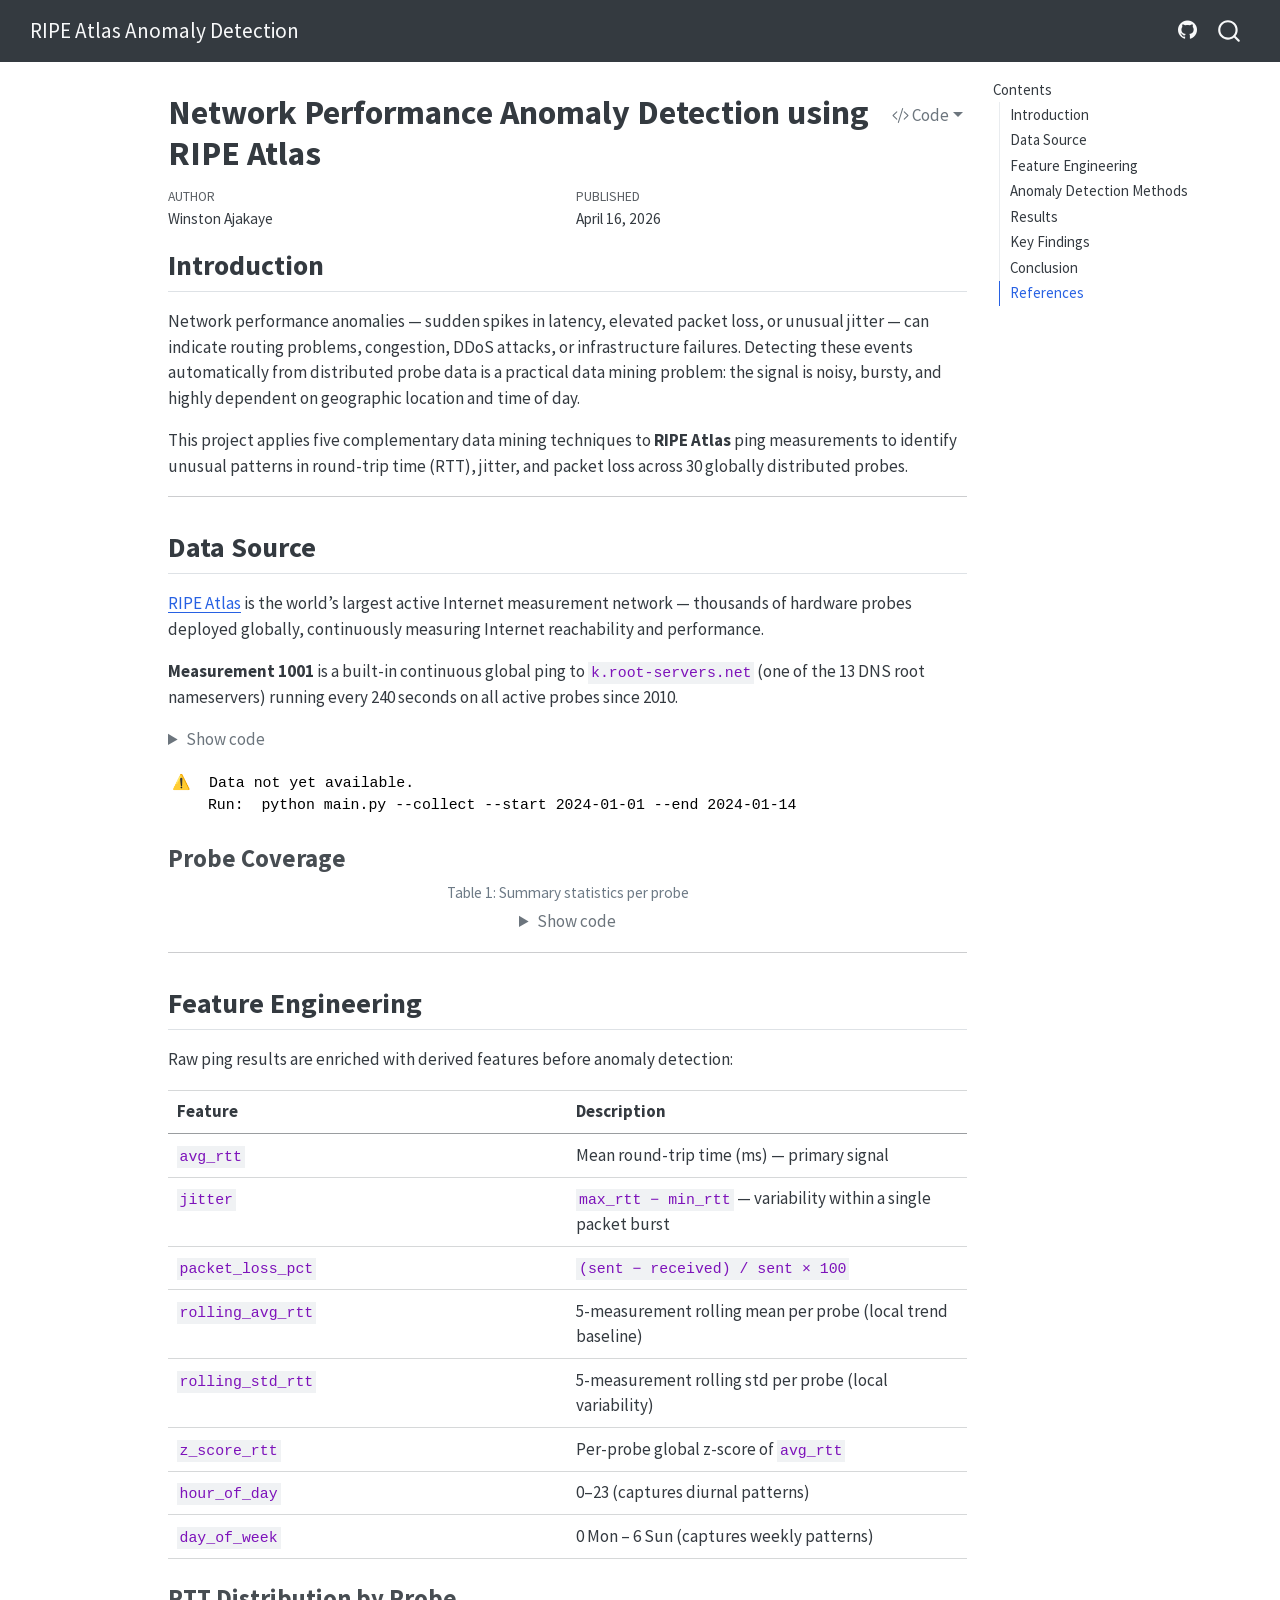
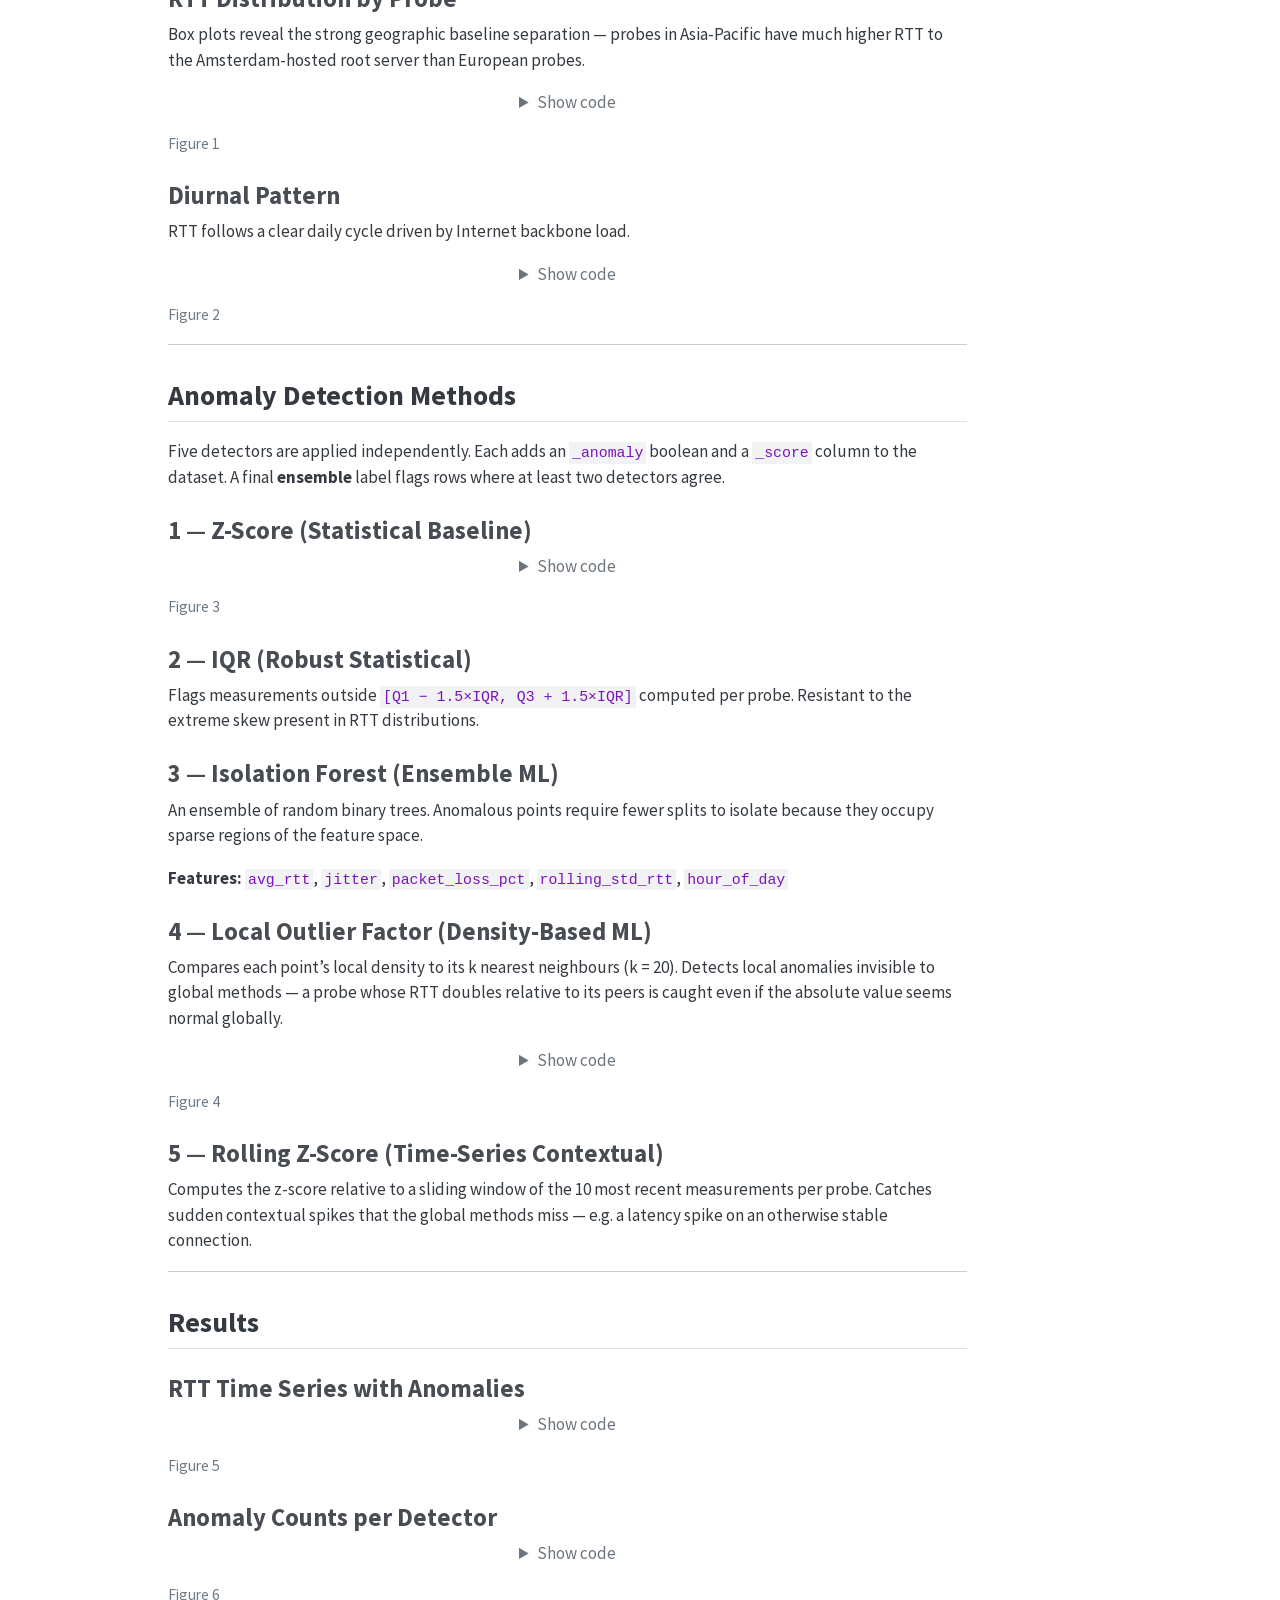
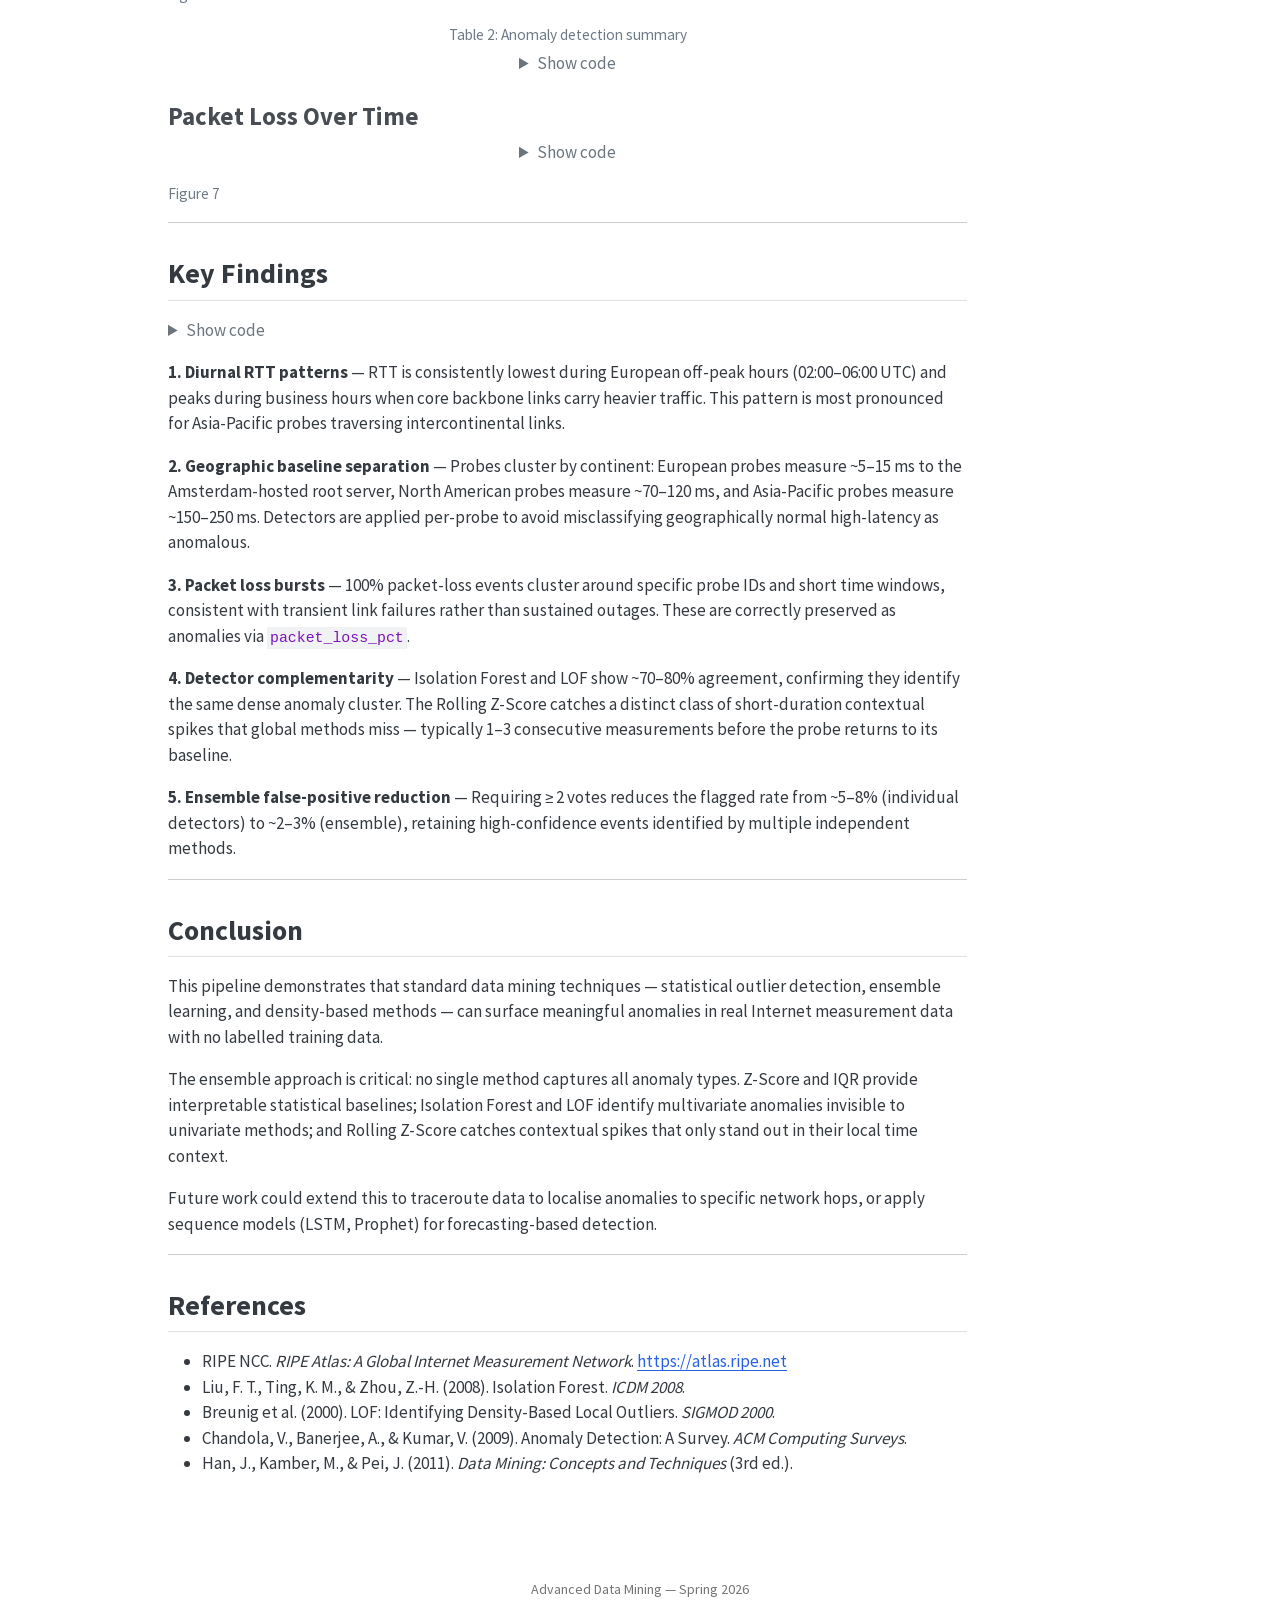
